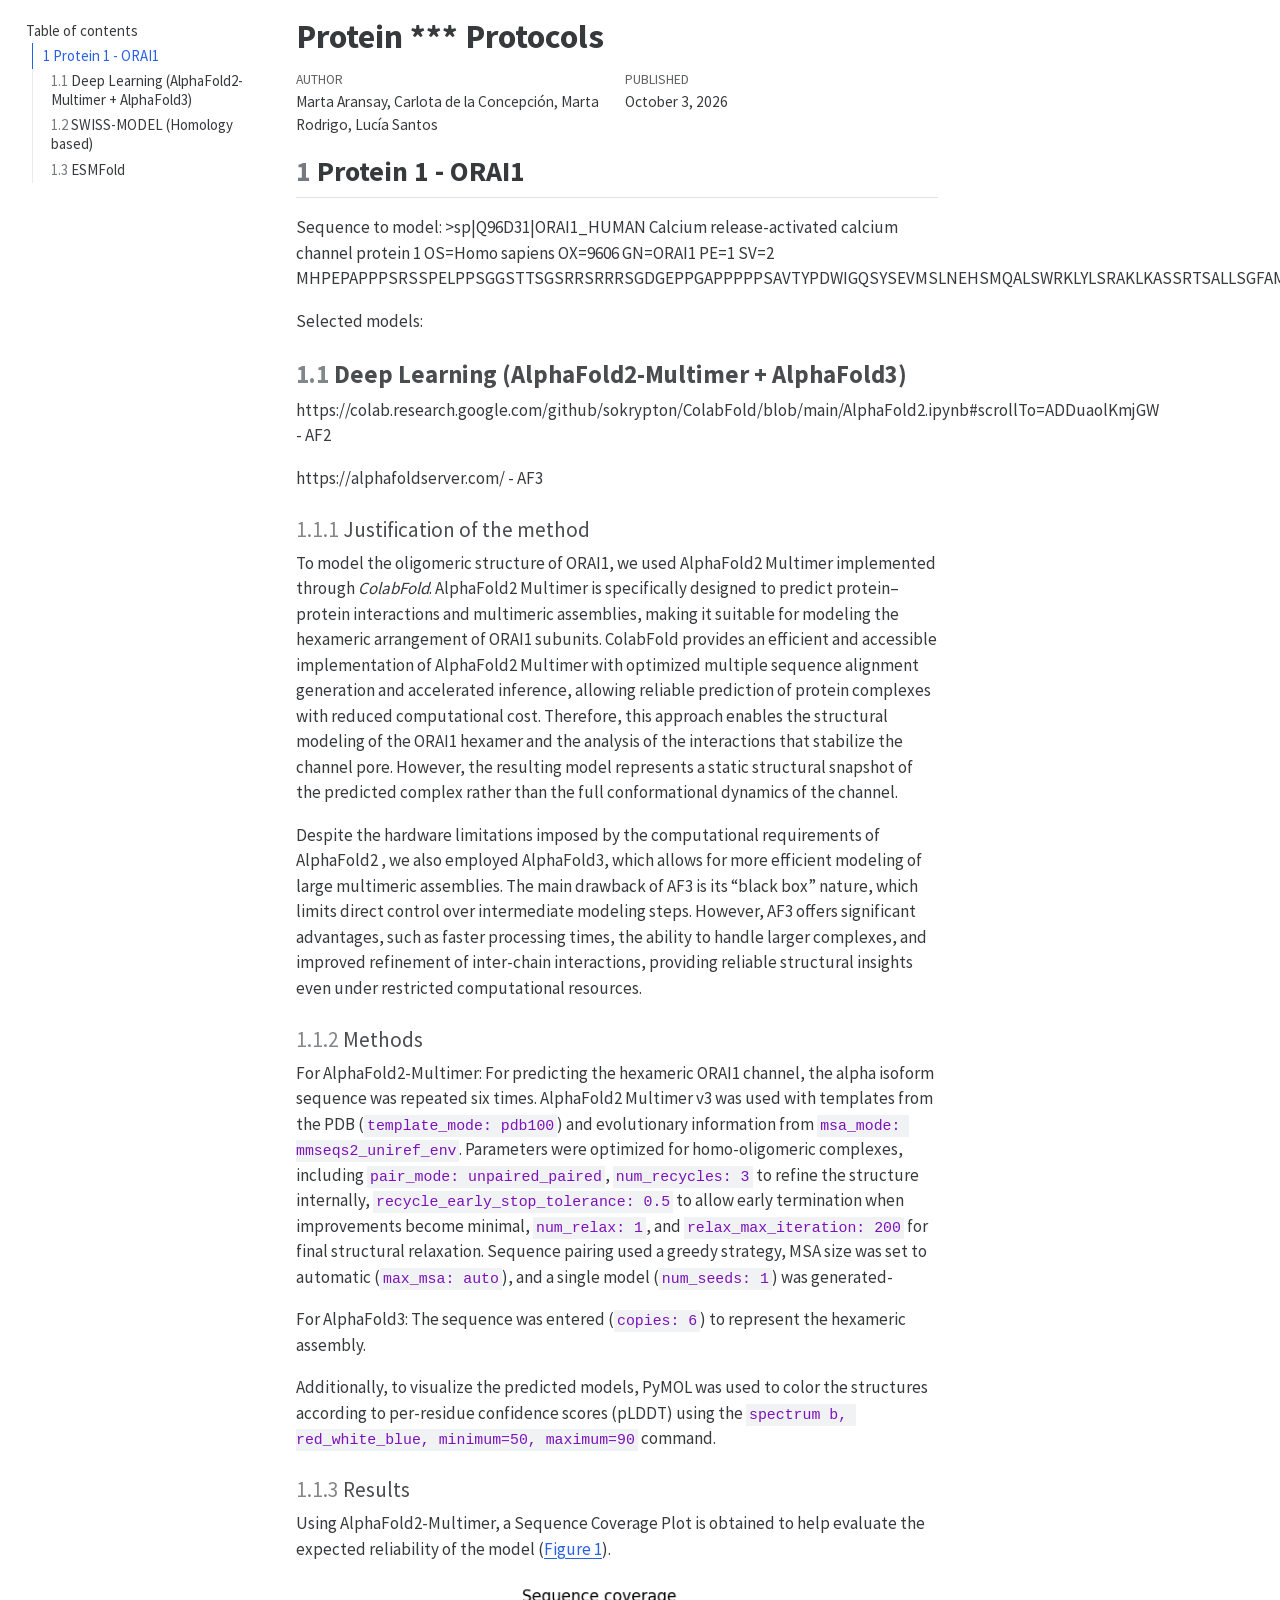
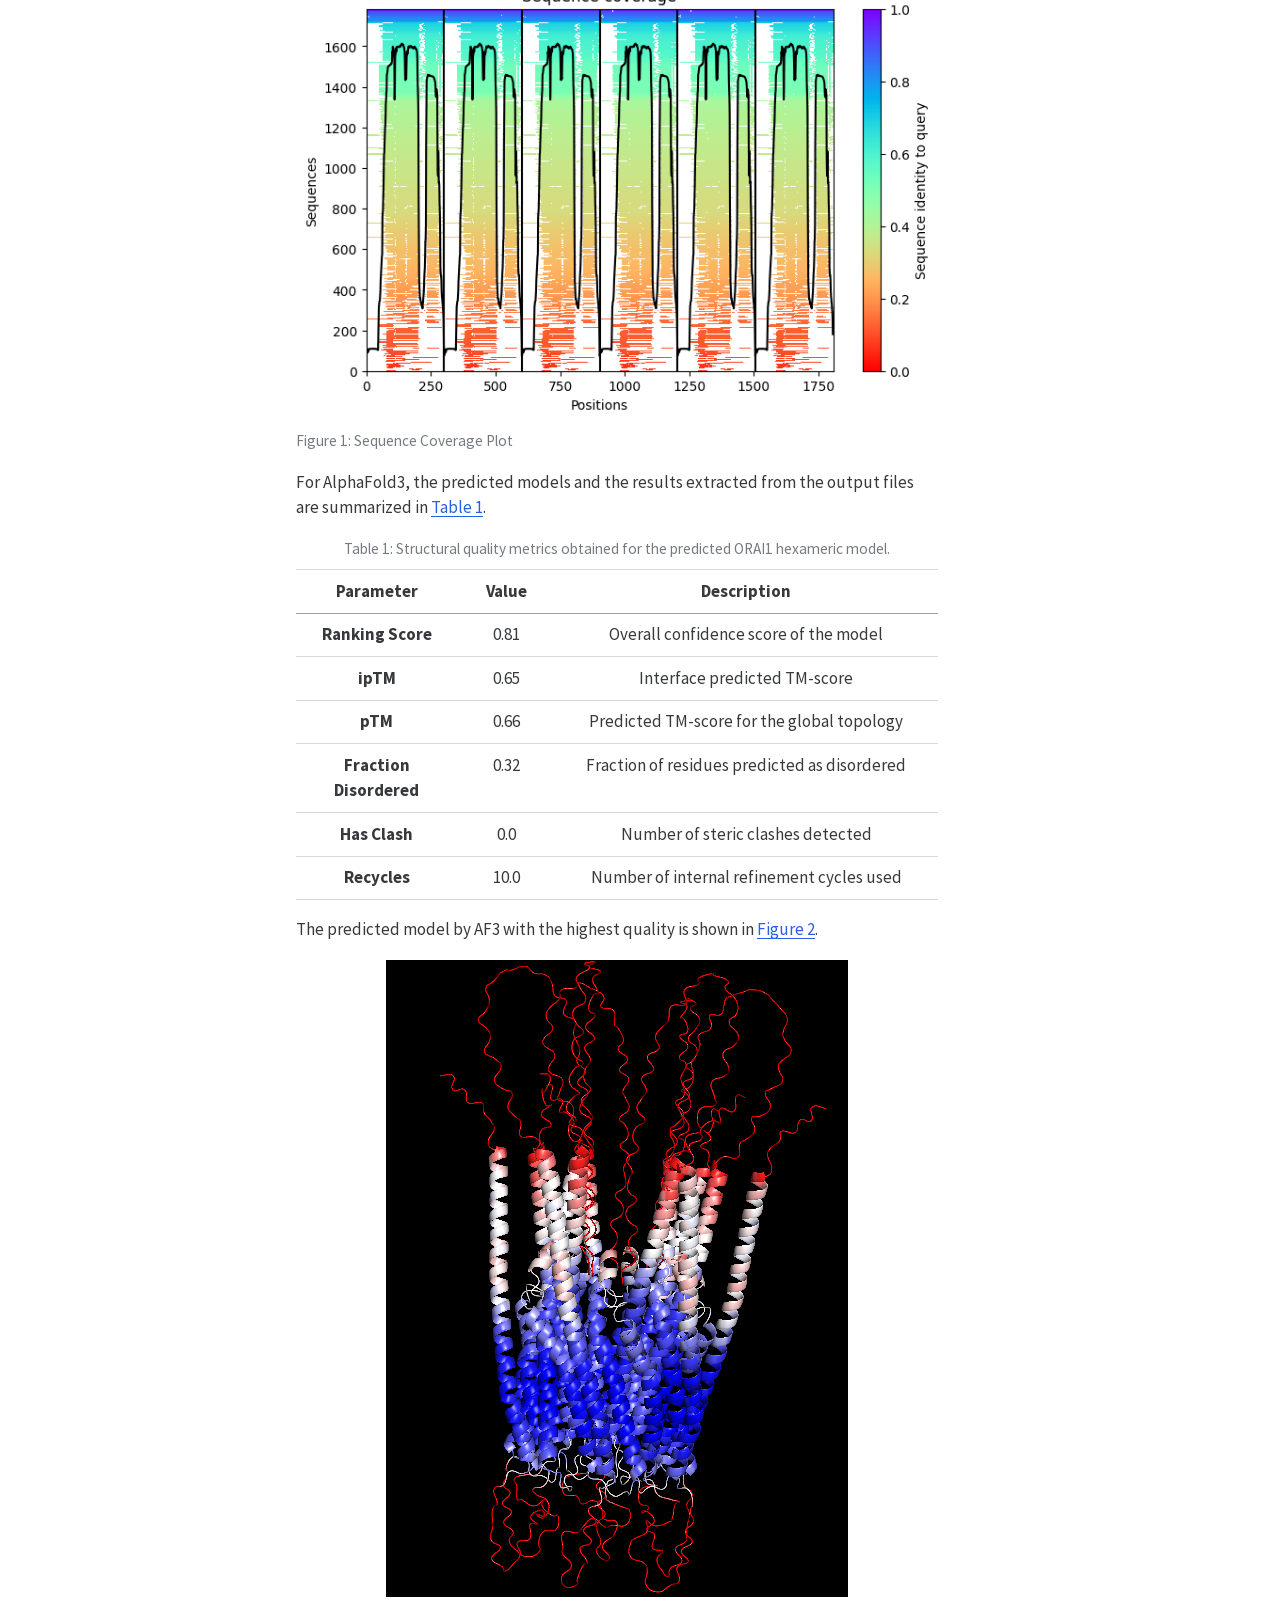
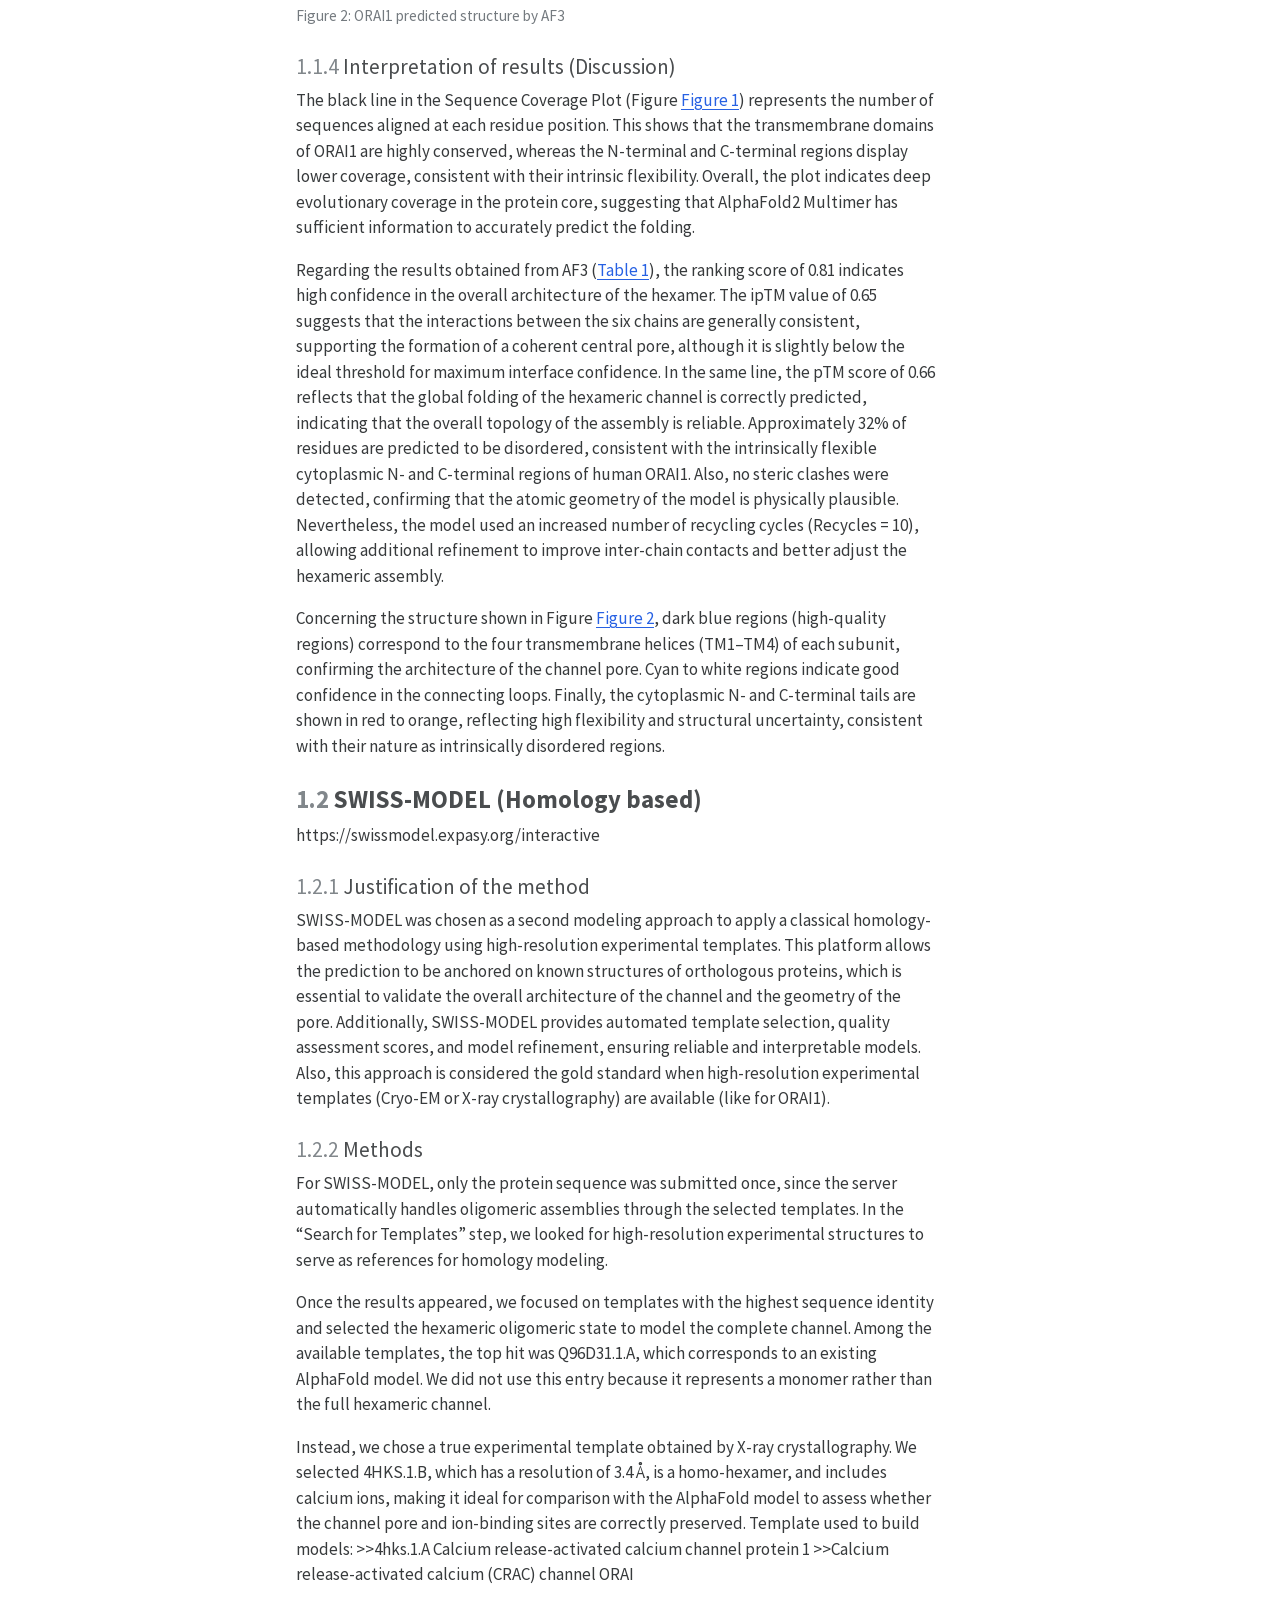
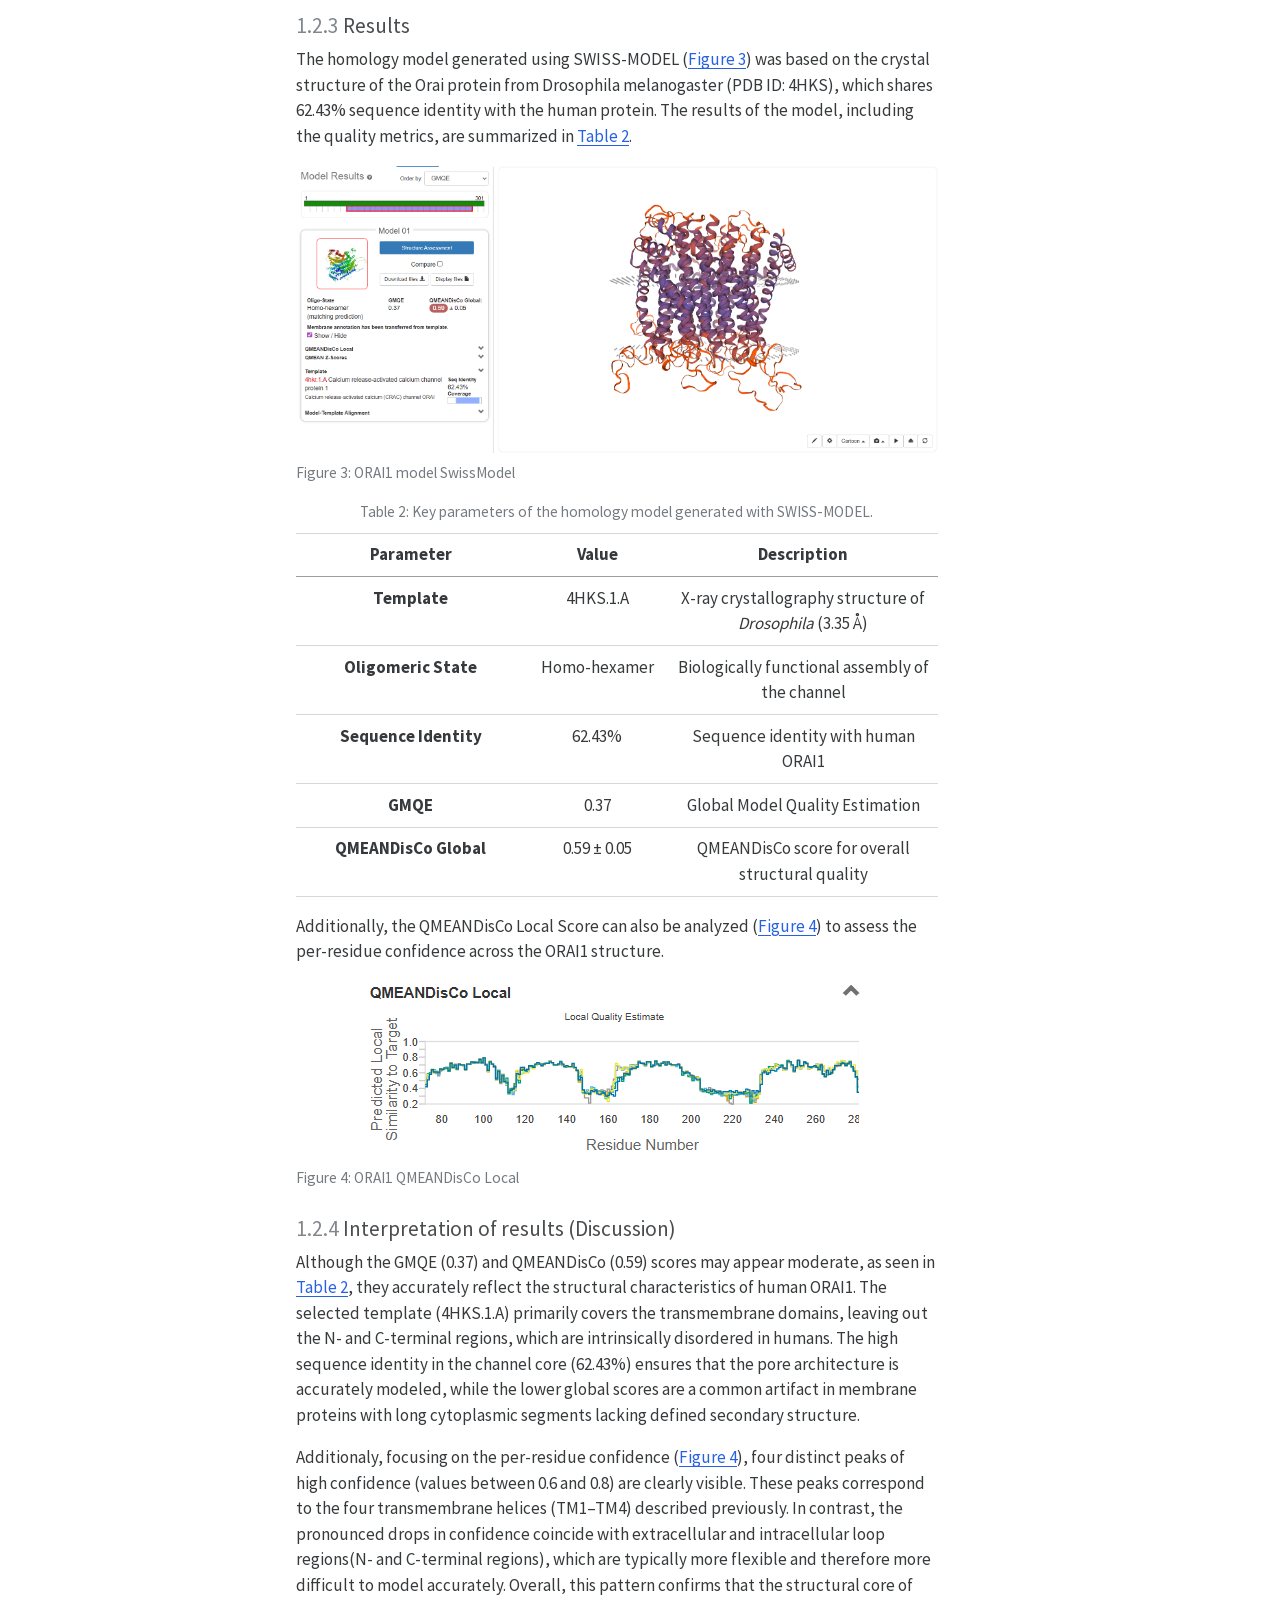
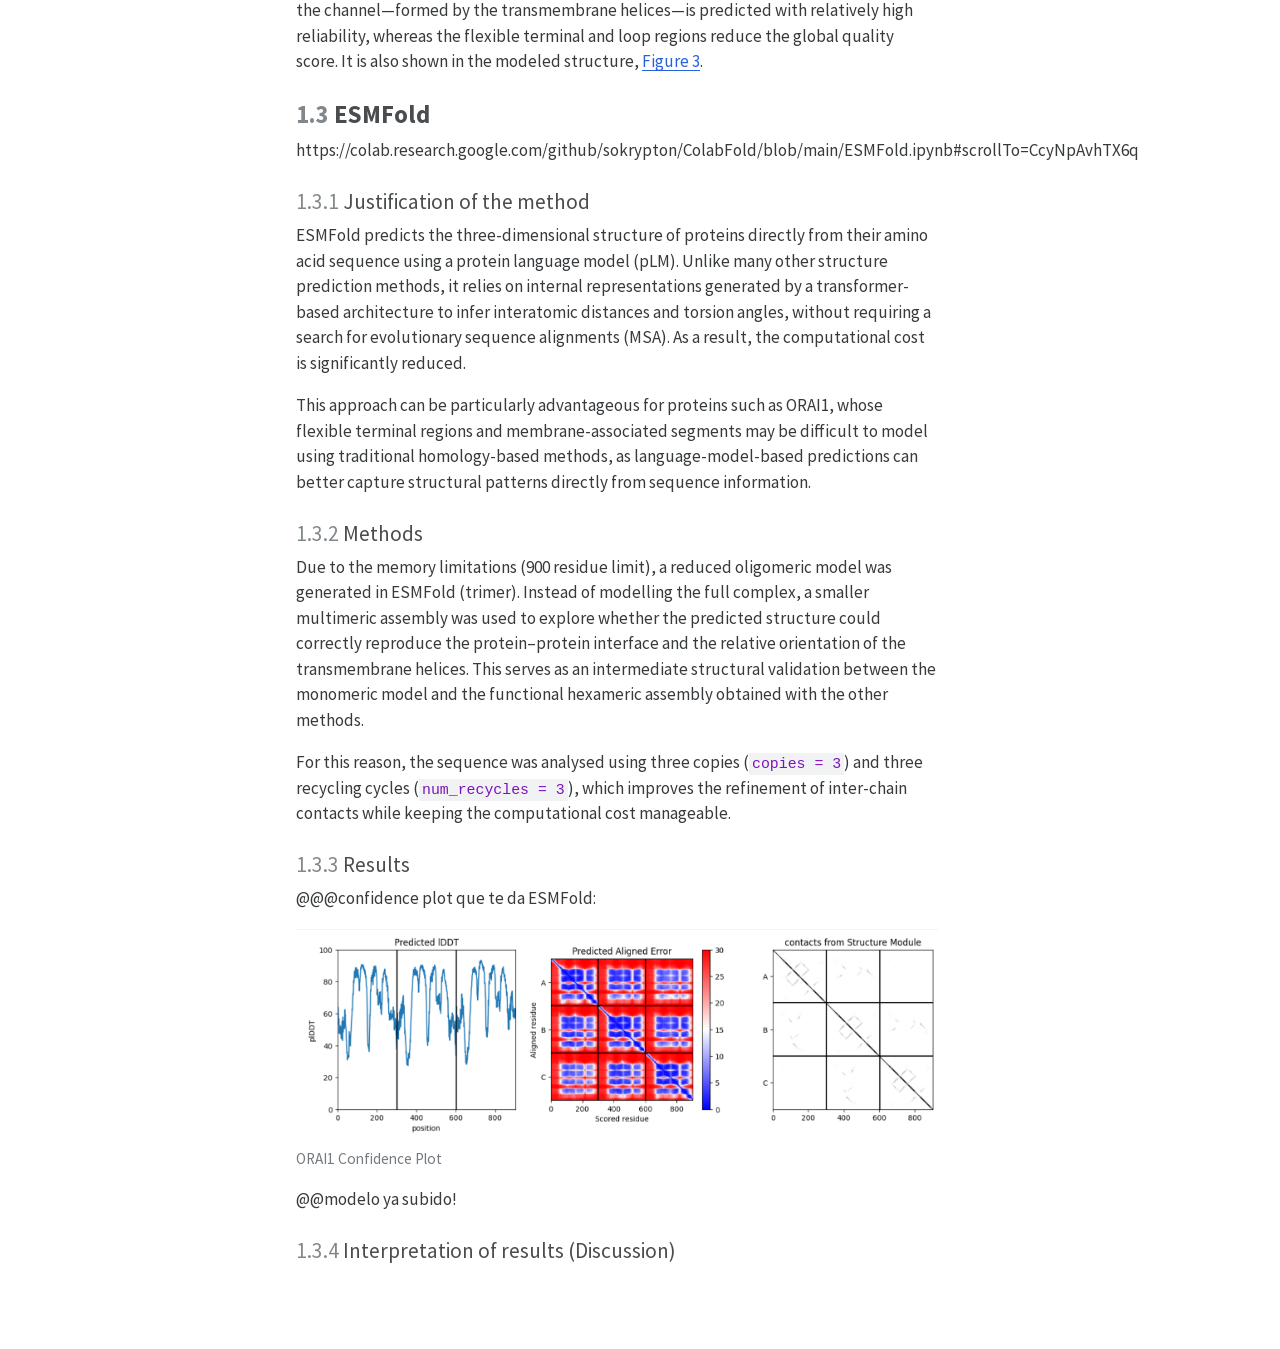
==== docs/Protein1_complete.html @ 0d133a30 "analyzed AF + completed swissmodel ORAI1" ====
<!DOCTYPE html>
<html xmlns="http://www.w3.org/1999/xhtml" lang="en" xml:lang="en"><head>

<meta charset="utf-8">
<meta name="generator" content="quarto-1.8.27">

<meta name="viewport" content="width=device-width, initial-scale=1.0, user-scalable=yes">

<meta name="dcterms.date" content="2026-10-03">

<title>Protein *** Protocols</title>
<style>
code{white-space: pre-wrap;}
span.smallcaps{font-variant: small-caps;}
div.columns{display: flex; gap: min(4vw, 1.5em);}
div.column{flex: auto; overflow-x: auto;}
div.hanging-indent{margin-left: 1.5em; text-indent: -1.5em;}
ul.task-list{list-style: none;}
ul.task-list li input[type="checkbox"] {
width: 0.8em;
margin: 0 0.8em 0.2em -1em;  vertical-align: middle;
}
</style>


<script>/*!
 * clipboard.js v2.0.11
 * https://clipboardjs.com/
 *
 * Licensed MIT © Zeno Rocha
 */
!function(t,e){"object"==typeof exports&&"object"==typeof module?module.exports=e():"function"==typeof define&&define.amd?define([],e):"object"==typeof exports?exports.ClipboardJS=e():t.ClipboardJS=e()}(this,function(){return n={686:function(t,e,n){"use strict";n.d(e,{default:function(){return b}});var e=n(279),i=n.n(e),e=n(370),u=n.n(e),e=n(817),r=n.n(e);function c(t){try{return document.execCommand(t)}catch(t){return}}var a=function(t){t=r()(t);return c("cut"),t};function o(t,e){var n,o,t=(n=t,o="rtl"===document.documentElement.getAttribute("dir"),(t=document.createElement("textarea")).style.fontSize="12pt",t.style.border="0",t.style.padding="0",t.style.margin="0",t.style.position="absolute",t.style[o?"right":"left"]="-9999px",o=window.pageYOffset||document.documentElement.scrollTop,t.style.top="".concat(o,"px"),t.setAttribute("readonly",""),t.value=n,t);return e.container.appendChild(t),e=r()(t),c("copy"),t.remove(),e}var f=function(t){var e=1<arguments.length&&void 0!==arguments[1]?arguments[1]:{container:document.body},n="";return"string"==typeof t?n=o(t,e):t instanceof HTMLInputElement&&!["text","search","url","tel","password"].includes(null==t?void 0:t.type)?n=o(t.value,e):(n=r()(t),c("copy")),n};function l(t){return(l="function"==typeof Symbol&&"symbol"==typeof Symbol.iterator?function(t){return typeof t}:function(t){return t&&"function"==typeof Symbol&&t.constructor===Symbol&&t!==Symbol.prototype?"symbol":typeof t})(t)}var s=function(){var t=0<arguments.length&&void 0!==arguments[0]?arguments[0]:{},e=t.action,n=void 0===e?"copy":e,o=t.container,e=t.target,t=t.text;if("copy"!==n&&"cut"!==n)throw new Error('Invalid "action" value, use either "copy" or "cut"');if(void 0!==e){if(!e||"object"!==l(e)||1!==e.nodeType)throw new Error('Invalid "target" value, use a valid Element');if("copy"===n&&e.hasAttribute("disabled"))throw new Error('Invalid "target" attribute. Please use "readonly" instead of "disabled" attribute');if("cut"===n&&(e.hasAttribute("readonly")||e.hasAttribute("disabled")))throw new Error('Invalid "target" attribute. You can\'t cut text from elements with "readonly" or "disabled" attributes')}return t?f(t,{container:o}):e?"cut"===n?a(e):f(e,{container:o}):void 0};function p(t){return(p="function"==typeof Symbol&&"symbol"==typeof Symbol.iterator?function(t){return typeof t}:function(t){return t&&"function"==typeof Symbol&&t.constructor===Symbol&&t!==Symbol.prototype?"symbol":typeof t})(t)}function d(t,e){for(var n=0;n<e.length;n++){var o=e[n];o.enumerable=o.enumerable||!1,o.configurable=!0,"value"in o&&(o.writable=!0),Object.defineProperty(t,o.key,o)}}function y(t,e){return(y=Object.setPrototypeOf||function(t,e){return t.__proto__=e,t})(t,e)}function h(n){var o=function(){if("undefined"==typeof Reflect||!Reflect.construct)return!1;if(Reflect.construct.sham)return!1;if("function"==typeof Proxy)return!0;try{return Date.prototype.toString.call(Reflect.construct(Date,[],function(){})),!0}catch(t){return!1}}();return function(){var t,e=v(n);return t=o?(t=v(this).constructor,Reflect.construct(e,arguments,t)):e.apply(this,arguments),e=this,!(t=t)||"object"!==p(t)&&"function"!=typeof t?function(t){if(void 0!==t)return t;throw new ReferenceError("this hasn't been initialised - super() hasn't been called")}(e):t}}function v(t){return(v=Object.setPrototypeOf?Object.getPrototypeOf:function(t){return t.__proto__||Object.getPrototypeOf(t)})(t)}function m(t,e){t="data-clipboard-".concat(t);if(e.hasAttribute(t))return e.getAttribute(t)}var b=function(){!function(t,e){if("function"!=typeof e&&null!==e)throw new TypeError("Super expression must either be null or a function");t.prototype=Object.create(e&&e.prototype,{constructor:{value:t,writable:!0,configurable:!0}}),e&&y(t,e)}(r,i());var t,e,n,o=h(r);function r(t,e){var n;return function(t){if(!(t instanceof r))throw new TypeError("Cannot call a class as a function")}(this),(n=o.call(this)).resolveOptions(e),n.listenClick(t),n}return t=r,n=[{key:"copy",value:function(t){var e=1<arguments.length&&void 0!==arguments[1]?arguments[1]:{container:document.body};return f(t,e)}},{key:"cut",value:function(t){return a(t)}},{key:"isSupported",value:function(){var t=0<arguments.length&&void 0!==arguments[0]?arguments[0]:["copy","cut"],t="string"==typeof t?[t]:t,e=!!document.queryCommandSupported;return t.forEach(function(t){e=e&&!!document.queryCommandSupported(t)}),e}}],(e=[{key:"resolveOptions",value:function(){var t=0<arguments.length&&void 0!==arguments[0]?arguments[0]:{};this.action="function"==typeof t.action?t.action:this.defaultAction,this.target="function"==typeof t.target?t.target:this.defaultTarget,this.text="function"==typeof t.text?t.text:this.defaultText,this.container="object"===p(t.container)?t.container:document.body}},{key:"listenClick",value:function(t){var e=this;this.listener=u()(t,"click",function(t){return e.onClick(t)})}},{key:"onClick",value:function(t){var e=t.delegateTarget||t.currentTarget,n=this.action(e)||"copy",t=s({action:n,container:this.container,target:this.target(e),text:this.text(e)});this.emit(t?"success":"error",{action:n,text:t,trigger:e,clearSelection:function(){e&&e.focus(),window.getSelection().removeAllRanges()}})}},{key:"defaultAction",value:function(t){return m("action",t)}},{key:"defaultTarget",value:function(t){t=m("target",t);if(t)return document.querySelector(t)}},{key:"defaultText",value:function(t){return m("text",t)}},{key:"destroy",value:function(){this.listener.destroy()}}])&&d(t.prototype,e),n&&d(t,n),r}()},828:function(t){var e;"undefined"==typeof Element||Element.prototype.matches||((e=Element.prototype).matches=e.matchesSelector||e.mozMatchesSelector||e.msMatchesSelector||e.oMatchesSelector||e.webkitMatchesSelector),t.exports=function(t,e){for(;t&&9!==t.nodeType;){if("function"==typeof t.matches&&t.matches(e))return t;t=t.parentNode}}},438:function(t,e,n){var u=n(828);function i(t,e,n,o,r){var i=function(e,n,t,o){return function(t){t.delegateTarget=u(t.target,n),t.delegateTarget&&o.call(e,t)}}.apply(this,arguments);return t.addEventListener(n,i,r),{destroy:function(){t.removeEventListener(n,i,r)}}}t.exports=function(t,e,n,o,r){return"function"==typeof t.addEventListener?i.apply(null,arguments):"function"==typeof n?i.bind(null,document).apply(null,arguments):("string"==typeof t&&(t=document.querySelectorAll(t)),Array.prototype.map.call(t,function(t){return i(t,e,n,o,r)}))}},879:function(t,n){n.node=function(t){return void 0!==t&&t instanceof HTMLElement&&1===t.nodeType},n.nodeList=function(t){var e=Object.prototype.toString.call(t);return void 0!==t&&("[object NodeList]"===e||"[object HTMLCollection]"===e)&&"length"in t&&(0===t.length||n.node(t[0]))},n.string=function(t){return"string"==typeof t||t instanceof String},n.fn=function(t){return"[object Function]"===Object.prototype.toString.call(t)}},370:function(t,e,n){var f=n(879),l=n(438);t.exports=function(t,e,n){if(!t&&!e&&!n)throw new Error("Missing required arguments");if(!f.string(e))throw new TypeError("Second argument must be a String");if(!f.fn(n))throw new TypeError("Third argument must be a Function");if(f.node(t))return c=e,a=n,(u=t).addEventListener(c,a),{destroy:function(){u.removeEventListener(c,a)}};if(f.nodeList(t))return o=t,r=e,i=n,Array.prototype.forEach.call(o,function(t){t.addEventListener(r,i)}),{destroy:function(){Array.prototype.forEach.call(o,function(t){t.removeEventListener(r,i)})}};if(f.string(t))return t=t,e=e,n=n,l(document.body,t,e,n);throw new TypeError("First argument must be a String, HTMLElement, HTMLCollection, or NodeList");var o,r,i,u,c,a}},817:function(t){t.exports=function(t){var e,n="SELECT"===t.nodeName?(t.focus(),t.value):"INPUT"===t.nodeName||"TEXTAREA"===t.nodeName?((e=t.hasAttribute("readonly"))||t.setAttribute("readonly",""),t.select(),t.setSelectionRange(0,t.value.length),e||t.removeAttribute("readonly"),t.value):(t.hasAttribute("contenteditable")&&t.focus(),n=window.getSelection(),(e=document.createRange()).selectNodeContents(t),n.removeAllRanges(),n.addRange(e),n.toString());return n}},279:function(t){function e(){}e.prototype={on:function(t,e,n){var o=this.e||(this.e={});return(o[t]||(o[t]=[])).push({fn:e,ctx:n}),this},once:function(t,e,n){var o=this;function r(){o.off(t,r),e.apply(n,arguments)}return r._=e,this.on(t,r,n)},emit:function(t){for(var e=[].slice.call(arguments,1),n=((this.e||(this.e={}))[t]||[]).slice(),o=0,r=n.length;o<r;o++)n[o].fn.apply(n[o].ctx,e);return this},off:function(t,e){var n=this.e||(this.e={}),o=n[t],r=[];if(o&&e)for(var i=0,u=o.length;i<u;i++)o[i].fn!==e&&o[i].fn._!==e&&r.push(o[i]);return r.length?n[t]=r:delete n[t],this}},t.exports=e,t.exports.TinyEmitter=e}},r={},o.n=function(t){var e=t&&t.__esModule?function(){return t.default}:function(){return t};return o.d(e,{a:e}),e},o.d=function(t,e){for(var n in e)o.o(e,n)&&!o.o(t,n)&&Object.defineProperty(t,n,{enumerable:!0,get:e[n]})},o.o=function(t,e){return Object.prototype.hasOwnProperty.call(t,e)},o(686).default;function o(t){if(r[t])return r[t].exports;var e=r[t]={exports:{}};return n[t](e,e.exports,o),e.exports}var n,r});</script>
<script src="[data-uri]" type="module"></script>
<script src="[data-uri]" type="module"></script>
<script src="[data-uri]" type="module"></script>
<script>/**
 * @popperjs/core v2.11.7 - MIT License
 */

!function(e,t){"object"==typeof exports&&"undefined"!=typeof module?t(exports):"function"==typeof define&&define.amd?define(["exports"],t):t((e="undefined"!=typeof globalThis?globalThis:e||self).Popper={})}(this,(function(e){"use strict";function t(e){if(null==e)return window;if("[object Window]"!==e.toString()){var t=e.ownerDocument;return t&&t.defaultView||window}return e}function n(e){return e instanceof t(e).Element||e instanceof Element}function r(e){return e instanceof t(e).HTMLElement||e instanceof HTMLElement}function o(e){return"undefined"!=typeof ShadowRoot&&(e instanceof t(e).ShadowRoot||e instanceof ShadowRoot)}var i=Math.max,a=Math.min,s=Math.round;function f(){var e=navigator.userAgentData;return null!=e&&e.brands&&Array.isArray(e.brands)?e.brands.map((function(e){return e.brand+"/"+e.version})).join(" "):navigator.userAgent}function c(){return!/^((?!chrome|android).)*safari/i.test(f())}function p(e,o,i){void 0===o&&(o=!1),void 0===i&&(i=!1);var a=e.getBoundingClientRect(),f=1,p=1;o&&r(e)&&(f=e.offsetWidth>0&&s(a.width)/e.offsetWidth||1,p=e.offsetHeight>0&&s(a.height)/e.offsetHeight||1);var u=(n(e)?t(e):window).visualViewport,l=!c()&&i,d=(a.left+(l&&u?u.offsetLeft:0))/f,h=(a.top+(l&&u?u.offsetTop:0))/p,m=a.width/f,v=a.height/p;return{width:m,height:v,top:h,right:d+m,bottom:h+v,left:d,x:d,y:h}}function u(e){var n=t(e);return{scrollLeft:n.pageXOffset,scrollTop:n.pageYOffset}}function l(e){return e?(e.nodeName||"").toLowerCase():null}function d(e){return((n(e)?e.ownerDocument:e.document)||window.document).documentElement}function h(e){return p(d(e)).left+u(e).scrollLeft}function m(e){return t(e).getComputedStyle(e)}function v(e){var t=m(e),n=t.overflow,r=t.overflowX,o=t.overflowY;return/auto|scroll|overlay|hidden/.test(n+o+r)}function y(e,n,o){void 0===o&&(o=!1);var i,a,f=r(n),c=r(n)&&function(e){var t=e.getBoundingClientRect(),n=s(t.width)/e.offsetWidth||1,r=s(t.height)/e.offsetHeight||1;return 1!==n||1!==r}(n),m=d(n),y=p(e,c,o),g={scrollLeft:0,scrollTop:0},b={x:0,y:0};return(f||!f&&!o)&&(("body"!==l(n)||v(m))&&(g=(i=n)!==t(i)&&r(i)?{scrollLeft:(a=i).scrollLeft,scrollTop:a.scrollTop}:u(i)),r(n)?((b=p(n,!0)).x+=n.clientLeft,b.y+=n.clientTop):m&&(b.x=h(m))),{x:y.left+g.scrollLeft-b.x,y:y.top+g.scrollTop-b.y,width:y.width,height:y.height}}function g(e){var t=p(e),n=e.offsetWidth,r=e.offsetHeight;return Math.abs(t.width-n)<=1&&(n=t.width),Math.abs(t.height-r)<=1&&(r=t.height),{x:e.offsetLeft,y:e.offsetTop,width:n,height:r}}function b(e){return"html"===l(e)?e:e.assignedSlot||e.parentNode||(o(e)?e.host:null)||d(e)}function x(e){return["html","body","#document"].indexOf(l(e))>=0?e.ownerDocument.body:r(e)&&v(e)?e:x(b(e))}function w(e,n){var r;void 0===n&&(n=[]);var o=x(e),i=o===(null==(r=e.ownerDocument)?void 0:r.body),a=t(o),s=i?[a].concat(a.visualViewport||[],v(o)?o:[]):o,f=n.concat(s);return i?f:f.concat(w(b(s)))}function O(e){return["table","td","th"].indexOf(l(e))>=0}function j(e){return r(e)&&"fixed"!==m(e).position?e.offsetParent:null}function E(e){for(var n=t(e),i=j(e);i&&O(i)&&"static"===m(i).position;)i=j(i);return i&&("html"===l(i)||"body"===l(i)&&"static"===m(i).position)?n:i||function(e){var t=/firefox/i.test(f());if(/Trident/i.test(f())&&r(e)&&"fixed"===m(e).position)return null;var n=b(e);for(o(n)&&(n=n.host);r(n)&&["html","body"].indexOf(l(n))<0;){var i=m(n);if("none"!==i.transform||"none"!==i.perspective||"paint"===i.contain||-1!==["transform","perspective"].indexOf(i.willChange)||t&&"filter"===i.willChange||t&&i.filter&&"none"!==i.filter)return n;n=n.parentNode}return null}(e)||n}var D="top",A="bottom",L="right",P="left",M="auto",k=[D,A,L,P],W="start",B="end",H="viewport",T="popper",R=k.reduce((function(e,t){return e.concat([t+"-"+W,t+"-"+B])}),[]),S=[].concat(k,[M]).reduce((function(e,t){return e.concat([t,t+"-"+W,t+"-"+B])}),[]),V=["beforeRead","read","afterRead","beforeMain","main","afterMain","beforeWrite","write","afterWrite"];function q(e){var t=new Map,n=new Set,r=[];function o(e){n.add(e.name),[].concat(e.requires||[],e.requiresIfExists||[]).forEach((function(e){if(!n.has(e)){var r=t.get(e);r&&o(r)}})),r.push(e)}return e.forEach((function(e){t.set(e.name,e)})),e.forEach((function(e){n.has(e.name)||o(e)})),r}function C(e){return e.split("-")[0]}function N(e,t){var n=t.getRootNode&&t.getRootNode();if(e.contains(t))return!0;if(n&&o(n)){var r=t;do{if(r&&e.isSameNode(r))return!0;r=r.parentNode||r.host}while(r)}return!1}function I(e){return Object.assign({},e,{left:e.x,top:e.y,right:e.x+e.width,bottom:e.y+e.height})}function _(e,r,o){return r===H?I(function(e,n){var r=t(e),o=d(e),i=r.visualViewport,a=o.clientWidth,s=o.clientHeight,f=0,p=0;if(i){a=i.width,s=i.height;var u=c();(u||!u&&"fixed"===n)&&(f=i.offsetLeft,p=i.offsetTop)}return{width:a,height:s,x:f+h(e),y:p}}(e,o)):n(r)?function(e,t){var n=p(e,!1,"fixed"===t);return n.top=n.top+e.clientTop,n.left=n.left+e.clientLeft,n.bottom=n.top+e.clientHeight,n.right=n.left+e.clientWidth,n.width=e.clientWidth,n.height=e.clientHeight,n.x=n.left,n.y=n.top,n}(r,o):I(function(e){var t,n=d(e),r=u(e),o=null==(t=e.ownerDocument)?void 0:t.body,a=i(n.scrollWidth,n.clientWidth,o?o.scrollWidth:0,o?o.clientWidth:0),s=i(n.scrollHeight,n.clientHeight,o?o.scrollHeight:0,o?o.clientHeight:0),f=-r.scrollLeft+h(e),c=-r.scrollTop;return"rtl"===m(o||n).direction&&(f+=i(n.clientWidth,o?o.clientWidth:0)-a),{width:a,height:s,x:f,y:c}}(d(e)))}function F(e,t,o,s){var f="clippingParents"===t?function(e){var t=w(b(e)),o=["absolute","fixed"].indexOf(m(e).position)>=0&&r(e)?E(e):e;return n(o)?t.filter((function(e){return n(e)&&N(e,o)&&"body"!==l(e)})):[]}(e):[].concat(t),c=[].concat(f,[o]),p=c[0],u=c.reduce((function(t,n){var r=_(e,n,s);return t.top=i(r.top,t.top),t.right=a(r.right,t.right),t.bottom=a(r.bottom,t.bottom),t.left=i(r.left,t.left),t}),_(e,p,s));return u.width=u.right-u.left,u.height=u.bottom-u.top,u.x=u.left,u.y=u.top,u}function U(e){return e.split("-")[1]}function z(e){return["top","bottom"].indexOf(e)>=0?"x":"y"}function X(e){var t,n=e.reference,r=e.element,o=e.placement,i=o?C(o):null,a=o?U(o):null,s=n.x+n.width/2-r.width/2,f=n.y+n.height/2-r.height/2;switch(i){case D:t={x:s,y:n.y-r.height};break;case A:t={x:s,y:n.y+n.height};break;case L:t={x:n.x+n.width,y:f};break;case P:t={x:n.x-r.width,y:f};break;default:t={x:n.x,y:n.y}}var c=i?z(i):null;if(null!=c){var p="y"===c?"height":"width";switch(a){case W:t[c]=t[c]-(n[p]/2-r[p]/2);break;case B:t[c]=t[c]+(n[p]/2-r[p]/2)}}return t}function Y(e){return Object.assign({},{top:0,right:0,bottom:0,left:0},e)}function G(e,t){return t.reduce((function(t,n){return t[n]=e,t}),{})}function J(e,t){void 0===t&&(t={});var r=t,o=r.placement,i=void 0===o?e.placement:o,a=r.strategy,s=void 0===a?e.strategy:a,f=r.boundary,c=void 0===f?"clippingParents":f,u=r.rootBoundary,l=void 0===u?H:u,h=r.elementContext,m=void 0===h?T:h,v=r.altBoundary,y=void 0!==v&&v,g=r.padding,b=void 0===g?0:g,x=Y("number"!=typeof b?b:G(b,k)),w=m===T?"reference":T,O=e.rects.popper,j=e.elements[y?w:m],E=F(n(j)?j:j.contextElement||d(e.elements.popper),c,l,s),P=p(e.elements.reference),M=X({reference:P,element:O,strategy:"absolute",placement:i}),W=I(Object.assign({},O,M)),B=m===T?W:P,R={top:E.top-B.top+x.top,bottom:B.bottom-E.bottom+x.bottom,left:E.left-B.left+x.left,right:B.right-E.right+x.right},S=e.modifiersData.offset;if(m===T&&S){var V=S[i];Object.keys(R).forEach((function(e){var t=[L,A].indexOf(e)>=0?1:-1,n=[D,A].indexOf(e)>=0?"y":"x";R[e]+=V[n]*t}))}return R}var K={placement:"bottom",modifiers:[],strategy:"absolute"};function Q(){for(var e=arguments.length,t=new Array(e),n=0;n<e;n++)t[n]=arguments[n];return!t.some((function(e){return!(e&&"function"==typeof e.getBoundingClientRect)}))}function Z(e){void 0===e&&(e={});var t=e,r=t.defaultModifiers,o=void 0===r?[]:r,i=t.defaultOptions,a=void 0===i?K:i;return function(e,t,r){void 0===r&&(r=a);var i,s,f={placement:"bottom",orderedModifiers:[],options:Object.assign({},K,a),modifiersData:{},elements:{reference:e,popper:t},attributes:{},styles:{}},c=[],p=!1,u={state:f,setOptions:function(r){var i="function"==typeof r?r(f.options):r;l(),f.options=Object.assign({},a,f.options,i),f.scrollParents={reference:n(e)?w(e):e.contextElement?w(e.contextElement):[],popper:w(t)};var s,p,d=function(e){var t=q(e);return V.reduce((function(e,n){return e.concat(t.filter((function(e){return e.phase===n})))}),[])}((s=[].concat(o,f.options.modifiers),p=s.reduce((function(e,t){var n=e[t.name];return e[t.name]=n?Object.assign({},n,t,{options:Object.assign({},n.options,t.options),data:Object.assign({},n.data,t.data)}):t,e}),{}),Object.keys(p).map((function(e){return p[e]}))));return f.orderedModifiers=d.filter((function(e){return e.enabled})),f.orderedModifiers.forEach((function(e){var t=e.name,n=e.options,r=void 0===n?{}:n,o=e.effect;if("function"==typeof o){var i=o({state:f,name:t,instance:u,options:r}),a=function(){};c.push(i||a)}})),u.update()},forceUpdate:function(){if(!p){var e=f.elements,t=e.reference,n=e.popper;if(Q(t,n)){f.rects={reference:y(t,E(n),"fixed"===f.options.strategy),popper:g(n)},f.reset=!1,f.placement=f.options.placement,f.orderedModifiers.forEach((function(e){return f.modifiersData[e.name]=Object.assign({},e.data)}));for(var r=0;r<f.orderedModifiers.length;r++)if(!0!==f.reset){var o=f.orderedModifiers[r],i=o.fn,a=o.options,s=void 0===a?{}:a,c=o.name;"function"==typeof i&&(f=i({state:f,options:s,name:c,instance:u})||f)}else f.reset=!1,r=-1}}},update:(i=function(){return new Promise((function(e){u.forceUpdate(),e(f)}))},function(){return s||(s=new Promise((function(e){Promise.resolve().then((function(){s=void 0,e(i())}))}))),s}),destroy:function(){l(),p=!0}};if(!Q(e,t))return u;function l(){c.forEach((function(e){return e()})),c=[]}return u.setOptions(r).then((function(e){!p&&r.onFirstUpdate&&r.onFirstUpdate(e)})),u}}var $={passive:!0};var ee={name:"eventListeners",enabled:!0,phase:"write",fn:function(){},effect:function(e){var n=e.state,r=e.instance,o=e.options,i=o.scroll,a=void 0===i||i,s=o.resize,f=void 0===s||s,c=t(n.elements.popper),p=[].concat(n.scrollParents.reference,n.scrollParents.popper);return a&&p.forEach((function(e){e.addEventListener("scroll",r.update,$)})),f&&c.addEventListener("resize",r.update,$),function(){a&&p.forEach((function(e){e.removeEventListener("scroll",r.update,$)})),f&&c.removeEventListener("resize",r.update,$)}},data:{}};var te={name:"popperOffsets",enabled:!0,phase:"read",fn:function(e){var t=e.state,n=e.name;t.modifiersData[n]=X({reference:t.rects.reference,element:t.rects.popper,strategy:"absolute",placement:t.placement})},data:{}},ne={top:"auto",right:"auto",bottom:"auto",left:"auto"};function re(e){var n,r=e.popper,o=e.popperRect,i=e.placement,a=e.variation,f=e.offsets,c=e.position,p=e.gpuAcceleration,u=e.adaptive,l=e.roundOffsets,h=e.isFixed,v=f.x,y=void 0===v?0:v,g=f.y,b=void 0===g?0:g,x="function"==typeof l?l({x:y,y:b}):{x:y,y:b};y=x.x,b=x.y;var w=f.hasOwnProperty("x"),O=f.hasOwnProperty("y"),j=P,M=D,k=window;if(u){var W=E(r),H="clientHeight",T="clientWidth";if(W===t(r)&&"static"!==m(W=d(r)).position&&"absolute"===c&&(H="scrollHeight",T="scrollWidth"),W=W,i===D||(i===P||i===L)&&a===B)M=A,b-=(h&&W===k&&k.visualViewport?k.visualViewport.height:W[H])-o.height,b*=p?1:-1;if(i===P||(i===D||i===A)&&a===B)j=L,y-=(h&&W===k&&k.visualViewport?k.visualViewport.width:W[T])-o.width,y*=p?1:-1}var R,S=Object.assign({position:c},u&&ne),V=!0===l?function(e,t){var n=e.x,r=e.y,o=t.devicePixelRatio||1;return{x:s(n*o)/o||0,y:s(r*o)/o||0}}({x:y,y:b},t(r)):{x:y,y:b};return y=V.x,b=V.y,p?Object.assign({},S,((R={})[M]=O?"0":"",R[j]=w?"0":"",R.transform=(k.devicePixelRatio||1)<=1?"translate("+y+"px, "+b+"px)":"translate3d("+y+"px, "+b+"px, 0)",R)):Object.assign({},S,((n={})[M]=O?b+"px":"",n[j]=w?y+"px":"",n.transform="",n))}var oe={name:"computeStyles",enabled:!0,phase:"beforeWrite",fn:function(e){var t=e.state,n=e.options,r=n.gpuAcceleration,o=void 0===r||r,i=n.adaptive,a=void 0===i||i,s=n.roundOffsets,f=void 0===s||s,c={placement:C(t.placement),variation:U(t.placement),popper:t.elements.popper,popperRect:t.rects.popper,gpuAcceleration:o,isFixed:"fixed"===t.options.strategy};null!=t.modifiersData.popperOffsets&&(t.styles.popper=Object.assign({},t.styles.popper,re(Object.assign({},c,{offsets:t.modifiersData.popperOffsets,position:t.options.strategy,adaptive:a,roundOffsets:f})))),null!=t.modifiersData.arrow&&(t.styles.arrow=Object.assign({},t.styles.arrow,re(Object.assign({},c,{offsets:t.modifiersData.arrow,position:"absolute",adaptive:!1,roundOffsets:f})))),t.attributes.popper=Object.assign({},t.attributes.popper,{"data-popper-placement":t.placement})},data:{}};var ie={name:"applyStyles",enabled:!0,phase:"write",fn:function(e){var t=e.state;Object.keys(t.elements).forEach((function(e){var n=t.styles[e]||{},o=t.attributes[e]||{},i=t.elements[e];r(i)&&l(i)&&(Object.assign(i.style,n),Object.keys(o).forEach((function(e){var t=o[e];!1===t?i.removeAttribute(e):i.setAttribute(e,!0===t?"":t)})))}))},effect:function(e){var t=e.state,n={popper:{position:t.options.strategy,left:"0",top:"0",margin:"0"},arrow:{position:"absolute"},reference:{}};return Object.assign(t.elements.popper.style,n.popper),t.styles=n,t.elements.arrow&&Object.assign(t.elements.arrow.style,n.arrow),function(){Object.keys(t.elements).forEach((function(e){var o=t.elements[e],i=t.attributes[e]||{},a=Object.keys(t.styles.hasOwnProperty(e)?t.styles[e]:n[e]).reduce((function(e,t){return e[t]="",e}),{});r(o)&&l(o)&&(Object.assign(o.style,a),Object.keys(i).forEach((function(e){o.removeAttribute(e)})))}))}},requires:["computeStyles"]};var ae={name:"offset",enabled:!0,phase:"main",requires:["popperOffsets"],fn:function(e){var t=e.state,n=e.options,r=e.name,o=n.offset,i=void 0===o?[0,0]:o,a=S.reduce((function(e,n){return e[n]=function(e,t,n){var r=C(e),o=[P,D].indexOf(r)>=0?-1:1,i="function"==typeof n?n(Object.assign({},t,{placement:e})):n,a=i[0],s=i[1];return a=a||0,s=(s||0)*o,[P,L].indexOf(r)>=0?{x:s,y:a}:{x:a,y:s}}(n,t.rects,i),e}),{}),s=a[t.placement],f=s.x,c=s.y;null!=t.modifiersData.popperOffsets&&(t.modifiersData.popperOffsets.x+=f,t.modifiersData.popperOffsets.y+=c),t.modifiersData[r]=a}},se={left:"right",right:"left",bottom:"top",top:"bottom"};function fe(e){return e.replace(/left|right|bottom|top/g,(function(e){return se[e]}))}var ce={start:"end",end:"start"};function pe(e){return e.replace(/start|end/g,(function(e){return ce[e]}))}function ue(e,t){void 0===t&&(t={});var n=t,r=n.placement,o=n.boundary,i=n.rootBoundary,a=n.padding,s=n.flipVariations,f=n.allowedAutoPlacements,c=void 0===f?S:f,p=U(r),u=p?s?R:R.filter((function(e){return U(e)===p})):k,l=u.filter((function(e){return c.indexOf(e)>=0}));0===l.length&&(l=u);var d=l.reduce((function(t,n){return t[n]=J(e,{placement:n,boundary:o,rootBoundary:i,padding:a})[C(n)],t}),{});return Object.keys(d).sort((function(e,t){return d[e]-d[t]}))}var le={name:"flip",enabled:!0,phase:"main",fn:function(e){var t=e.state,n=e.options,r=e.name;if(!t.modifiersData[r]._skip){for(var o=n.mainAxis,i=void 0===o||o,a=n.altAxis,s=void 0===a||a,f=n.fallbackPlacements,c=n.padding,p=n.boundary,u=n.rootBoundary,l=n.altBoundary,d=n.flipVariations,h=void 0===d||d,m=n.allowedAutoPlacements,v=t.options.placement,y=C(v),g=f||(y===v||!h?[fe(v)]:function(e){if(C(e)===M)return[];var t=fe(e);return[pe(e),t,pe(t)]}(v)),b=[v].concat(g).reduce((function(e,n){return e.concat(C(n)===M?ue(t,{placement:n,boundary:p,rootBoundary:u,padding:c,flipVariations:h,allowedAutoPlacements:m}):n)}),[]),x=t.rects.reference,w=t.rects.popper,O=new Map,j=!0,E=b[0],k=0;k<b.length;k++){var B=b[k],H=C(B),T=U(B)===W,R=[D,A].indexOf(H)>=0,S=R?"width":"height",V=J(t,{placement:B,boundary:p,rootBoundary:u,altBoundary:l,padding:c}),q=R?T?L:P:T?A:D;x[S]>w[S]&&(q=fe(q));var N=fe(q),I=[];if(i&&I.push(V[H]<=0),s&&I.push(V[q]<=0,V[N]<=0),I.every((function(e){return e}))){E=B,j=!1;break}O.set(B,I)}if(j)for(var _=function(e){var t=b.find((function(t){var n=O.get(t);if(n)return n.slice(0,e).every((function(e){return e}))}));if(t)return E=t,"break"},F=h?3:1;F>0;F--){if("break"===_(F))break}t.placement!==E&&(t.modifiersData[r]._skip=!0,t.placement=E,t.reset=!0)}},requiresIfExists:["offset"],data:{_skip:!1}};function de(e,t,n){return i(e,a(t,n))}var he={name:"preventOverflow",enabled:!0,phase:"main",fn:function(e){var t=e.state,n=e.options,r=e.name,o=n.mainAxis,s=void 0===o||o,f=n.altAxis,c=void 0!==f&&f,p=n.boundary,u=n.rootBoundary,l=n.altBoundary,d=n.padding,h=n.tether,m=void 0===h||h,v=n.tetherOffset,y=void 0===v?0:v,b=J(t,{boundary:p,rootBoundary:u,padding:d,altBoundary:l}),x=C(t.placement),w=U(t.placement),O=!w,j=z(x),M="x"===j?"y":"x",k=t.modifiersData.popperOffsets,B=t.rects.reference,H=t.rects.popper,T="function"==typeof y?y(Object.assign({},t.rects,{placement:t.placement})):y,R="number"==typeof T?{mainAxis:T,altAxis:T}:Object.assign({mainAxis:0,altAxis:0},T),S=t.modifiersData.offset?t.modifiersData.offset[t.placement]:null,V={x:0,y:0};if(k){if(s){var q,N="y"===j?D:P,I="y"===j?A:L,_="y"===j?"height":"width",F=k[j],X=F+b[N],Y=F-b[I],G=m?-H[_]/2:0,K=w===W?B[_]:H[_],Q=w===W?-H[_]:-B[_],Z=t.elements.arrow,$=m&&Z?g(Z):{width:0,height:0},ee=t.modifiersData["arrow#persistent"]?t.modifiersData["arrow#persistent"].padding:{top:0,right:0,bottom:0,left:0},te=ee[N],ne=ee[I],re=de(0,B[_],$[_]),oe=O?B[_]/2-G-re-te-R.mainAxis:K-re-te-R.mainAxis,ie=O?-B[_]/2+G+re+ne+R.mainAxis:Q+re+ne+R.mainAxis,ae=t.elements.arrow&&E(t.elements.arrow),se=ae?"y"===j?ae.clientTop||0:ae.clientLeft||0:0,fe=null!=(q=null==S?void 0:S[j])?q:0,ce=F+ie-fe,pe=de(m?a(X,F+oe-fe-se):X,F,m?i(Y,ce):Y);k[j]=pe,V[j]=pe-F}if(c){var ue,le="x"===j?D:P,he="x"===j?A:L,me=k[M],ve="y"===M?"height":"width",ye=me+b[le],ge=me-b[he],be=-1!==[D,P].indexOf(x),xe=null!=(ue=null==S?void 0:S[M])?ue:0,we=be?ye:me-B[ve]-H[ve]-xe+R.altAxis,Oe=be?me+B[ve]+H[ve]-xe-R.altAxis:ge,je=m&&be?function(e,t,n){var r=de(e,t,n);return r>n?n:r}(we,me,Oe):de(m?we:ye,me,m?Oe:ge);k[M]=je,V[M]=je-me}t.modifiersData[r]=V}},requiresIfExists:["offset"]};var me={name:"arrow",enabled:!0,phase:"main",fn:function(e){var t,n=e.state,r=e.name,o=e.options,i=n.elements.arrow,a=n.modifiersData.popperOffsets,s=C(n.placement),f=z(s),c=[P,L].indexOf(s)>=0?"height":"width";if(i&&a){var p=function(e,t){return Y("number"!=typeof(e="function"==typeof e?e(Object.assign({},t.rects,{placement:t.placement})):e)?e:G(e,k))}(o.padding,n),u=g(i),l="y"===f?D:P,d="y"===f?A:L,h=n.rects.reference[c]+n.rects.reference[f]-a[f]-n.rects.popper[c],m=a[f]-n.rects.reference[f],v=E(i),y=v?"y"===f?v.clientHeight||0:v.clientWidth||0:0,b=h/2-m/2,x=p[l],w=y-u[c]-p[d],O=y/2-u[c]/2+b,j=de(x,O,w),M=f;n.modifiersData[r]=((t={})[M]=j,t.centerOffset=j-O,t)}},effect:function(e){var t=e.state,n=e.options.element,r=void 0===n?"[data-popper-arrow]":n;null!=r&&("string"!=typeof r||(r=t.elements.popper.querySelector(r)))&&N(t.elements.popper,r)&&(t.elements.arrow=r)},requires:["popperOffsets"],requiresIfExists:["preventOverflow"]};function ve(e,t,n){return void 0===n&&(n={x:0,y:0}),{top:e.top-t.height-n.y,right:e.right-t.width+n.x,bottom:e.bottom-t.height+n.y,left:e.left-t.width-n.x}}function ye(e){return[D,L,A,P].some((function(t){return e[t]>=0}))}var ge={name:"hide",enabled:!0,phase:"main",requiresIfExists:["preventOverflow"],fn:function(e){var t=e.state,n=e.name,r=t.rects.reference,o=t.rects.popper,i=t.modifiersData.preventOverflow,a=J(t,{elementContext:"reference"}),s=J(t,{altBoundary:!0}),f=ve(a,r),c=ve(s,o,i),p=ye(f),u=ye(c);t.modifiersData[n]={referenceClippingOffsets:f,popperEscapeOffsets:c,isReferenceHidden:p,hasPopperEscaped:u},t.attributes.popper=Object.assign({},t.attributes.popper,{"data-popper-reference-hidden":p,"data-popper-escaped":u})}},be=Z({defaultModifiers:[ee,te,oe,ie]}),xe=[ee,te,oe,ie,ae,le,he,me,ge],we=Z({defaultModifiers:xe});e.applyStyles=ie,e.arrow=me,e.computeStyles=oe,e.createPopper=we,e.createPopperLite=be,e.defaultModifiers=xe,e.detectOverflow=J,e.eventListeners=ee,e.flip=le,e.hide=ge,e.offset=ae,e.popperGenerator=Z,e.popperOffsets=te,e.preventOverflow=he,Object.defineProperty(e,"__esModule",{value:!0})}));

</script>
<script>!function(e,t){"object"==typeof exports&&"undefined"!=typeof module?module.exports=t(require("@popperjs/core")):"function"==typeof define&&define.amd?define(["@popperjs/core"],t):(e=e||self).tippy=t(e.Popper)}(this,(function(e){"use strict";var t={passive:!0,capture:!0},n=function(){return document.body};function r(e,t,n){if(Array.isArray(e)){var r=e[t];return null==r?Array.isArray(n)?n[t]:n:r}return e}function o(e,t){var n={}.toString.call(e);return 0===n.indexOf("[object")&&n.indexOf(t+"]")>-1}function i(e,t){return"function"==typeof e?e.apply(void 0,t):e}function a(e,t){return 0===t?e:function(r){clearTimeout(n),n=setTimeout((function(){e(r)}),t)};var n}function s(e,t){var n=Object.assign({},e);return t.forEach((function(e){delete n[e]})),n}function u(e){return[].concat(e)}function c(e,t){-1===e.indexOf(t)&&e.push(t)}function p(e){return e.split("-")[0]}function f(e){return[].slice.call(e)}function l(e){return Object.keys(e).reduce((function(t,n){return void 0!==e[n]&&(t[n]=e[n]),t}),{})}function d(){return document.createElement("div")}function v(e){return["Element","Fragment"].some((function(t){return o(e,t)}))}function m(e){return o(e,"MouseEvent")}function g(e){return!(!e||!e._tippy||e._tippy.reference!==e)}function h(e){return v(e)?[e]:function(e){return o(e,"NodeList")}(e)?f(e):Array.isArray(e)?e:f(document.querySelectorAll(e))}function b(e,t){e.forEach((function(e){e&&(e.style.transitionDuration=t+"ms")}))}function y(e,t){e.forEach((function(e){e&&e.setAttribute("data-state",t)}))}function w(e){var t,n=u(e)[0];return null!=n&&null!=(t=n.ownerDocument)&&t.body?n.ownerDocument:document}function E(e,t,n){var r=t+"EventListener";["transitionend","webkitTransitionEnd"].forEach((function(t){e[r](t,n)}))}function O(e,t){for(var n=t;n;){var r;if(e.contains(n))return!0;n=null==n.getRootNode||null==(r=n.getRootNode())?void 0:r.host}return!1}var x={isTouch:!1},C=0;function T(){x.isTouch||(x.isTouch=!0,window.performance&&document.addEventListener("mousemove",A))}function A(){var e=performance.now();e-C<20&&(x.isTouch=!1,document.removeEventListener("mousemove",A)),C=e}function L(){var e=document.activeElement;if(g(e)){var t=e._tippy;e.blur&&!t.state.isVisible&&e.blur()}}var D=!!("undefined"!=typeof window&&"undefined"!=typeof document)&&!!window.msCrypto,R=Object.assign({appendTo:n,aria:{content:"auto",expanded:"auto"},delay:0,duration:[300,250],getReferenceClientRect:null,hideOnClick:!0,ignoreAttributes:!1,interactive:!1,interactiveBorder:2,interactiveDebounce:0,moveTransition:"",offset:[0,10],onAfterUpdate:function(){},onBeforeUpdate:function(){},onCreate:function(){},onDestroy:function(){},onHidden:function(){},onHide:function(){},onMount:function(){},onShow:function(){},onShown:function(){},onTrigger:function(){},onUntrigger:function(){},onClickOutside:function(){},placement:"top",plugins:[],popperOptions:{},render:null,showOnCreate:!1,touch:!0,trigger:"mouseenter focus",triggerTarget:null},{animateFill:!1,followCursor:!1,inlinePositioning:!1,sticky:!1},{allowHTML:!1,animation:"fade",arrow:!0,content:"",inertia:!1,maxWidth:350,role:"tooltip",theme:"",zIndex:9999}),k=Object.keys(R);function P(e){var t=(e.plugins||[]).reduce((function(t,n){var r,o=n.name,i=n.defaultValue;o&&(t[o]=void 0!==e[o]?e[o]:null!=(r=R[o])?r:i);return t}),{});return Object.assign({},e,t)}function j(e,t){var n=Object.assign({},t,{content:i(t.content,[e])},t.ignoreAttributes?{}:function(e,t){return(t?Object.keys(P(Object.assign({},R,{plugins:t}))):k).reduce((function(t,n){var r=(e.getAttribute("data-tippy-"+n)||"").trim();if(!r)return t;if("content"===n)t[n]=r;else try{t[n]=JSON.parse(r)}catch(e){t[n]=r}return t}),{})}(e,t.plugins));return n.aria=Object.assign({},R.aria,n.aria),n.aria={expanded:"auto"===n.aria.expanded?t.interactive:n.aria.expanded,content:"auto"===n.aria.content?t.interactive?null:"describedby":n.aria.content},n}function M(e,t){e.innerHTML=t}function V(e){var t=d();return!0===e?t.className="tippy-arrow":(t.className="tippy-svg-arrow",v(e)?t.appendChild(e):M(t,e)),t}function I(e,t){v(t.content)?(M(e,""),e.appendChild(t.content)):"function"!=typeof t.content&&(t.allowHTML?M(e,t.content):e.textContent=t.content)}function S(e){var t=e.firstElementChild,n=f(t.children);return{box:t,content:n.find((function(e){return e.classList.contains("tippy-content")})),arrow:n.find((function(e){return e.classList.contains("tippy-arrow")||e.classList.contains("tippy-svg-arrow")})),backdrop:n.find((function(e){return e.classList.contains("tippy-backdrop")}))}}function N(e){var t=d(),n=d();n.className="tippy-box",n.setAttribute("data-state","hidden"),n.setAttribute("tabindex","-1");var r=d();function o(n,r){var o=S(t),i=o.box,a=o.content,s=o.arrow;r.theme?i.setAttribute("data-theme",r.theme):i.removeAttribute("data-theme"),"string"==typeof r.animation?i.setAttribute("data-animation",r.animation):i.removeAttribute("data-animation"),r.inertia?i.setAttribute("data-inertia",""):i.removeAttribute("data-inertia"),i.style.maxWidth="number"==typeof r.maxWidth?r.maxWidth+"px":r.maxWidth,r.role?i.setAttribute("role",r.role):i.removeAttribute("role"),n.content===r.content&&n.allowHTML===r.allowHTML||I(a,e.props),r.arrow?s?n.arrow!==r.arrow&&(i.removeChild(s),i.appendChild(V(r.arrow))):i.appendChild(V(r.arrow)):s&&i.removeChild(s)}return r.className="tippy-content",r.setAttribute("data-state","hidden"),I(r,e.props),t.appendChild(n),n.appendChild(r),o(e.props,e.props),{popper:t,onUpdate:o}}N.$$tippy=!0;var B=1,H=[],U=[];function _(o,s){var v,g,h,C,T,A,L,k,M=j(o,Object.assign({},R,P(l(s)))),V=!1,I=!1,N=!1,_=!1,F=[],W=a(we,M.interactiveDebounce),X=B++,Y=(k=M.plugins).filter((function(e,t){return k.indexOf(e)===t})),$={id:X,reference:o,popper:d(),popperInstance:null,props:M,state:{isEnabled:!0,isVisible:!1,isDestroyed:!1,isMounted:!1,isShown:!1},plugins:Y,clearDelayTimeouts:function(){clearTimeout(v),clearTimeout(g),cancelAnimationFrame(h)},setProps:function(e){if($.state.isDestroyed)return;ae("onBeforeUpdate",[$,e]),be();var t=$.props,n=j(o,Object.assign({},t,l(e),{ignoreAttributes:!0}));$.props=n,he(),t.interactiveDebounce!==n.interactiveDebounce&&(ce(),W=a(we,n.interactiveDebounce));t.triggerTarget&&!n.triggerTarget?u(t.triggerTarget).forEach((function(e){e.removeAttribute("aria-expanded")})):n.triggerTarget&&o.removeAttribute("aria-expanded");ue(),ie(),J&&J(t,n);$.popperInstance&&(Ce(),Ae().forEach((function(e){requestAnimationFrame(e._tippy.popperInstance.forceUpdate)})));ae("onAfterUpdate",[$,e])},setContent:function(e){$.setProps({content:e})},show:function(){var e=$.state.isVisible,t=$.state.isDestroyed,o=!$.state.isEnabled,a=x.isTouch&&!$.props.touch,s=r($.props.duration,0,R.duration);if(e||t||o||a)return;if(te().hasAttribute("disabled"))return;if(ae("onShow",[$],!1),!1===$.props.onShow($))return;$.state.isVisible=!0,ee()&&(z.style.visibility="visible");ie(),de(),$.state.isMounted||(z.style.transition="none");if(ee()){var u=re(),p=u.box,f=u.content;b([p,f],0)}A=function(){var e;if($.state.isVisible&&!_){if(_=!0,z.offsetHeight,z.style.transition=$.props.moveTransition,ee()&&$.props.animation){var t=re(),n=t.box,r=t.content;b([n,r],s),y([n,r],"visible")}se(),ue(),c(U,$),null==(e=$.popperInstance)||e.forceUpdate(),ae("onMount",[$]),$.props.animation&&ee()&&function(e,t){me(e,t)}(s,(function(){$.state.isShown=!0,ae("onShown",[$])}))}},function(){var e,t=$.props.appendTo,r=te();e=$.props.interactive&&t===n||"parent"===t?r.parentNode:i(t,[r]);e.contains(z)||e.appendChild(z);$.state.isMounted=!0,Ce()}()},hide:function(){var e=!$.state.isVisible,t=$.state.isDestroyed,n=!$.state.isEnabled,o=r($.props.duration,1,R.duration);if(e||t||n)return;if(ae("onHide",[$],!1),!1===$.props.onHide($))return;$.state.isVisible=!1,$.state.isShown=!1,_=!1,V=!1,ee()&&(z.style.visibility="hidden");if(ce(),ve(),ie(!0),ee()){var i=re(),a=i.box,s=i.content;$.props.animation&&(b([a,s],o),y([a,s],"hidden"))}se(),ue(),$.props.animation?ee()&&function(e,t){me(e,(function(){!$.state.isVisible&&z.parentNode&&z.parentNode.contains(z)&&t()}))}(o,$.unmount):$.unmount()},hideWithInteractivity:function(e){ne().addEventListener("mousemove",W),c(H,W),W(e)},enable:function(){$.state.isEnabled=!0},disable:function(){$.hide(),$.state.isEnabled=!1},unmount:function(){$.state.isVisible&&$.hide();if(!$.state.isMounted)return;Te(),Ae().forEach((function(e){e._tippy.unmount()})),z.parentNode&&z.parentNode.removeChild(z);U=U.filter((function(e){return e!==$})),$.state.isMounted=!1,ae("onHidden",[$])},destroy:function(){if($.state.isDestroyed)return;$.clearDelayTimeouts(),$.unmount(),be(),delete o._tippy,$.state.isDestroyed=!0,ae("onDestroy",[$])}};if(!M.render)return $;var q=M.render($),z=q.popper,J=q.onUpdate;z.setAttribute("data-tippy-root",""),z.id="tippy-"+$.id,$.popper=z,o._tippy=$,z._tippy=$;var G=Y.map((function(e){return e.fn($)})),K=o.hasAttribute("aria-expanded");return he(),ue(),ie(),ae("onCreate",[$]),M.showOnCreate&&Le(),z.addEventListener("mouseenter",(function(){$.props.interactive&&$.state.isVisible&&$.clearDelayTimeouts()})),z.addEventListener("mouseleave",(function(){$.props.interactive&&$.props.trigger.indexOf("mouseenter")>=0&&ne().addEventListener("mousemove",W)})),$;function Q(){var e=$.props.touch;return Array.isArray(e)?e:[e,0]}function Z(){return"hold"===Q()[0]}function ee(){var e;return!(null==(e=$.props.render)||!e.$$tippy)}function te(){return L||o}function ne(){var e=te().parentNode;return e?w(e):document}function re(){return S(z)}function oe(e){return $.state.isMounted&&!$.state.isVisible||x.isTouch||C&&"focus"===C.type?0:r($.props.delay,e?0:1,R.delay)}function ie(e){void 0===e&&(e=!1),z.style.pointerEvents=$.props.interactive&&!e?"":"none",z.style.zIndex=""+$.props.zIndex}function ae(e,t,n){var r;(void 0===n&&(n=!0),G.forEach((function(n){n[e]&&n[e].apply(n,t)})),n)&&(r=$.props)[e].apply(r,t)}function se(){var e=$.props.aria;if(e.content){var t="aria-"+e.content,n=z.id;u($.props.triggerTarget||o).forEach((function(e){var r=e.getAttribute(t);if($.state.isVisible)e.setAttribute(t,r?r+" "+n:n);else{var o=r&&r.replace(n,"").trim();o?e.setAttribute(t,o):e.removeAttribute(t)}}))}}function ue(){!K&&$.props.aria.expanded&&u($.props.triggerTarget||o).forEach((function(e){$.props.interactive?e.setAttribute("aria-expanded",$.state.isVisible&&e===te()?"true":"false"):e.removeAttribute("aria-expanded")}))}function ce(){ne().removeEventListener("mousemove",W),H=H.filter((function(e){return e!==W}))}function pe(e){if(!x.isTouch||!N&&"mousedown"!==e.type){var t=e.composedPath&&e.composedPath()[0]||e.target;if(!$.props.interactive||!O(z,t)){if(u($.props.triggerTarget||o).some((function(e){return O(e,t)}))){if(x.isTouch)return;if($.state.isVisible&&$.props.trigger.indexOf("click")>=0)return}else ae("onClickOutside",[$,e]);!0===$.props.hideOnClick&&($.clearDelayTimeouts(),$.hide(),I=!0,setTimeout((function(){I=!1})),$.state.isMounted||ve())}}}function fe(){N=!0}function le(){N=!1}function de(){var e=ne();e.addEventListener("mousedown",pe,!0),e.addEventListener("touchend",pe,t),e.addEventListener("touchstart",le,t),e.addEventListener("touchmove",fe,t)}function ve(){var e=ne();e.removeEventListener("mousedown",pe,!0),e.removeEventListener("touchend",pe,t),e.removeEventListener("touchstart",le,t),e.removeEventListener("touchmove",fe,t)}function me(e,t){var n=re().box;function r(e){e.target===n&&(E(n,"remove",r),t())}if(0===e)return t();E(n,"remove",T),E(n,"add",r),T=r}function ge(e,t,n){void 0===n&&(n=!1),u($.props.triggerTarget||o).forEach((function(r){r.addEventListener(e,t,n),F.push({node:r,eventType:e,handler:t,options:n})}))}function he(){var e;Z()&&(ge("touchstart",ye,{passive:!0}),ge("touchend",Ee,{passive:!0})),(e=$.props.trigger,e.split(/\s+/).filter(Boolean)).forEach((function(e){if("manual"!==e)switch(ge(e,ye),e){case"mouseenter":ge("mouseleave",Ee);break;case"focus":ge(D?"focusout":"blur",Oe);break;case"focusin":ge("focusout",Oe)}}))}function be(){F.forEach((function(e){var t=e.node,n=e.eventType,r=e.handler,o=e.options;t.removeEventListener(n,r,o)})),F=[]}function ye(e){var t,n=!1;if($.state.isEnabled&&!xe(e)&&!I){var r="focus"===(null==(t=C)?void 0:t.type);C=e,L=e.currentTarget,ue(),!$.state.isVisible&&m(e)&&H.forEach((function(t){return t(e)})),"click"===e.type&&($.props.trigger.indexOf("mouseenter")<0||V)&&!1!==$.props.hideOnClick&&$.state.isVisible?n=!0:Le(e),"click"===e.type&&(V=!n),n&&!r&&De(e)}}function we(e){var t=e.target,n=te().contains(t)||z.contains(t);"mousemove"===e.type&&n||function(e,t){var n=t.clientX,r=t.clientY;return e.every((function(e){var t=e.popperRect,o=e.popperState,i=e.props.interactiveBorder,a=p(o.placement),s=o.modifiersData.offset;if(!s)return!0;var u="bottom"===a?s.top.y:0,c="top"===a?s.bottom.y:0,f="right"===a?s.left.x:0,l="left"===a?s.right.x:0,d=t.top-r+u>i,v=r-t.bottom-c>i,m=t.left-n+f>i,g=n-t.right-l>i;return d||v||m||g}))}(Ae().concat(z).map((function(e){var t,n=null==(t=e._tippy.popperInstance)?void 0:t.state;return n?{popperRect:e.getBoundingClientRect(),popperState:n,props:M}:null})).filter(Boolean),e)&&(ce(),De(e))}function Ee(e){xe(e)||$.props.trigger.indexOf("click")>=0&&V||($.props.interactive?$.hideWithInteractivity(e):De(e))}function Oe(e){$.props.trigger.indexOf("focusin")<0&&e.target!==te()||$.props.interactive&&e.relatedTarget&&z.contains(e.relatedTarget)||De(e)}function xe(e){return!!x.isTouch&&Z()!==e.type.indexOf("touch")>=0}function Ce(){Te();var t=$.props,n=t.popperOptions,r=t.placement,i=t.offset,a=t.getReferenceClientRect,s=t.moveTransition,u=ee()?S(z).arrow:null,c=a?{getBoundingClientRect:a,contextElement:a.contextElement||te()}:o,p=[{name:"offset",options:{offset:i}},{name:"preventOverflow",options:{padding:{top:2,bottom:2,left:5,right:5}}},{name:"flip",options:{padding:5}},{name:"computeStyles",options:{adaptive:!s}},{name:"$$tippy",enabled:!0,phase:"beforeWrite",requires:["computeStyles"],fn:function(e){var t=e.state;if(ee()){var n=re().box;["placement","reference-hidden","escaped"].forEach((function(e){"placement"===e?n.setAttribute("data-placement",t.placement):t.attributes.popper["data-popper-"+e]?n.setAttribute("data-"+e,""):n.removeAttribute("data-"+e)})),t.attributes.popper={}}}}];ee()&&u&&p.push({name:"arrow",options:{element:u,padding:3}}),p.push.apply(p,(null==n?void 0:n.modifiers)||[]),$.popperInstance=e.createPopper(c,z,Object.assign({},n,{placement:r,onFirstUpdate:A,modifiers:p}))}function Te(){$.popperInstance&&($.popperInstance.destroy(),$.popperInstance=null)}function Ae(){return f(z.querySelectorAll("[data-tippy-root]"))}function Le(e){$.clearDelayTimeouts(),e&&ae("onTrigger",[$,e]),de();var t=oe(!0),n=Q(),r=n[0],o=n[1];x.isTouch&&"hold"===r&&o&&(t=o),t?v=setTimeout((function(){$.show()}),t):$.show()}function De(e){if($.clearDelayTimeouts(),ae("onUntrigger",[$,e]),$.state.isVisible){if(!($.props.trigger.indexOf("mouseenter")>=0&&$.props.trigger.indexOf("click")>=0&&["mouseleave","mousemove"].indexOf(e.type)>=0&&V)){var t=oe(!1);t?g=setTimeout((function(){$.state.isVisible&&$.hide()}),t):h=requestAnimationFrame((function(){$.hide()}))}}else ve()}}function F(e,n){void 0===n&&(n={});var r=R.plugins.concat(n.plugins||[]);document.addEventListener("touchstart",T,t),window.addEventListener("blur",L);var o=Object.assign({},n,{plugins:r}),i=h(e).reduce((function(e,t){var n=t&&_(t,o);return n&&e.push(n),e}),[]);return v(e)?i[0]:i}F.defaultProps=R,F.setDefaultProps=function(e){Object.keys(e).forEach((function(t){R[t]=e[t]}))},F.currentInput=x;var W=Object.assign({},e.applyStyles,{effect:function(e){var t=e.state,n={popper:{position:t.options.strategy,left:"0",top:"0",margin:"0"},arrow:{position:"absolute"},reference:{}};Object.assign(t.elements.popper.style,n.popper),t.styles=n,t.elements.arrow&&Object.assign(t.elements.arrow.style,n.arrow)}}),X={mouseover:"mouseenter",focusin:"focus",click:"click"};var Y={name:"animateFill",defaultValue:!1,fn:function(e){var t;if(null==(t=e.props.render)||!t.$$tippy)return{};var n=S(e.popper),r=n.box,o=n.content,i=e.props.animateFill?function(){var e=d();return e.className="tippy-backdrop",y([e],"hidden"),e}():null;return{onCreate:function(){i&&(r.insertBefore(i,r.firstElementChild),r.setAttribute("data-animatefill",""),r.style.overflow="hidden",e.setProps({arrow:!1,animation:"shift-away"}))},onMount:function(){if(i){var e=r.style.transitionDuration,t=Number(e.replace("ms",""));o.style.transitionDelay=Math.round(t/10)+"ms",i.style.transitionDuration=e,y([i],"visible")}},onShow:function(){i&&(i.style.transitionDuration="0ms")},onHide:function(){i&&y([i],"hidden")}}}};var $={clientX:0,clientY:0},q=[];function z(e){var t=e.clientX,n=e.clientY;$={clientX:t,clientY:n}}var J={name:"followCursor",defaultValue:!1,fn:function(e){var t=e.reference,n=w(e.props.triggerTarget||t),r=!1,o=!1,i=!0,a=e.props;function s(){return"initial"===e.props.followCursor&&e.state.isVisible}function u(){n.addEventListener("mousemove",f)}function c(){n.removeEventListener("mousemove",f)}function p(){r=!0,e.setProps({getReferenceClientRect:null}),r=!1}function f(n){var r=!n.target||t.contains(n.target),o=e.props.followCursor,i=n.clientX,a=n.clientY,s=t.getBoundingClientRect(),u=i-s.left,c=a-s.top;!r&&e.props.interactive||e.setProps({getReferenceClientRect:function(){var e=t.getBoundingClientRect(),n=i,r=a;"initial"===o&&(n=e.left+u,r=e.top+c);var s="horizontal"===o?e.top:r,p="vertical"===o?e.right:n,f="horizontal"===o?e.bottom:r,l="vertical"===o?e.left:n;return{width:p-l,height:f-s,top:s,right:p,bottom:f,left:l}}})}function l(){e.props.followCursor&&(q.push({instance:e,doc:n}),function(e){e.addEventListener("mousemove",z)}(n))}function d(){0===(q=q.filter((function(t){return t.instance!==e}))).filter((function(e){return e.doc===n})).length&&function(e){e.removeEventListener("mousemove",z)}(n)}return{onCreate:l,onDestroy:d,onBeforeUpdate:function(){a=e.props},onAfterUpdate:function(t,n){var i=n.followCursor;r||void 0!==i&&a.followCursor!==i&&(d(),i?(l(),!e.state.isMounted||o||s()||u()):(c(),p()))},onMount:function(){e.props.followCursor&&!o&&(i&&(f($),i=!1),s()||u())},onTrigger:function(e,t){m(t)&&($={clientX:t.clientX,clientY:t.clientY}),o="focus"===t.type},onHidden:function(){e.props.followCursor&&(p(),c(),i=!0)}}}};var G={name:"inlinePositioning",defaultValue:!1,fn:function(e){var t,n=e.reference;var r=-1,o=!1,i=[],a={name:"tippyInlinePositioning",enabled:!0,phase:"afterWrite",fn:function(o){var a=o.state;e.props.inlinePositioning&&(-1!==i.indexOf(a.placement)&&(i=[]),t!==a.placement&&-1===i.indexOf(a.placement)&&(i.push(a.placement),e.setProps({getReferenceClientRect:function(){return function(e){return function(e,t,n,r){if(n.length<2||null===e)return t;if(2===n.length&&r>=0&&n[0].left>n[1].right)return n[r]||t;switch(e){case"top":case"bottom":var o=n[0],i=n[n.length-1],a="top"===e,s=o.top,u=i.bottom,c=a?o.left:i.left,p=a?o.right:i.right;return{top:s,bottom:u,left:c,right:p,width:p-c,height:u-s};case"left":case"right":var f=Math.min.apply(Math,n.map((function(e){return e.left}))),l=Math.max.apply(Math,n.map((function(e){return e.right}))),d=n.filter((function(t){return"left"===e?t.left===f:t.right===l})),v=d[0].top,m=d[d.length-1].bottom;return{top:v,bottom:m,left:f,right:l,width:l-f,height:m-v};default:return t}}(p(e),n.getBoundingClientRect(),f(n.getClientRects()),r)}(a.placement)}})),t=a.placement)}};function s(){var t;o||(t=function(e,t){var n;return{popperOptions:Object.assign({},e.popperOptions,{modifiers:[].concat(((null==(n=e.popperOptions)?void 0:n.modifiers)||[]).filter((function(e){return e.name!==t.name})),[t])})}}(e.props,a),o=!0,e.setProps(t),o=!1)}return{onCreate:s,onAfterUpdate:s,onTrigger:function(t,n){if(m(n)){var o=f(e.reference.getClientRects()),i=o.find((function(e){return e.left-2<=n.clientX&&e.right+2>=n.clientX&&e.top-2<=n.clientY&&e.bottom+2>=n.clientY})),a=o.indexOf(i);r=a>-1?a:r}},onHidden:function(){r=-1}}}};var K={name:"sticky",defaultValue:!1,fn:function(e){var t=e.reference,n=e.popper;function r(t){return!0===e.props.sticky||e.props.sticky===t}var o=null,i=null;function a(){var s=r("reference")?(e.popperInstance?e.popperInstance.state.elements.reference:t).getBoundingClientRect():null,u=r("popper")?n.getBoundingClientRect():null;(s&&Q(o,s)||u&&Q(i,u))&&e.popperInstance&&e.popperInstance.update(),o=s,i=u,e.state.isMounted&&requestAnimationFrame(a)}return{onMount:function(){e.props.sticky&&a()}}}};function Q(e,t){return!e||!t||(e.top!==t.top||e.right!==t.right||e.bottom!==t.bottom||e.left!==t.left)}return F.setDefaultProps({plugins:[Y,J,G,K],render:N}),F.createSingleton=function(e,t){var n;void 0===t&&(t={});var r,o=e,i=[],a=[],c=t.overrides,p=[],f=!1;function l(){a=o.map((function(e){return u(e.props.triggerTarget||e.reference)})).reduce((function(e,t){return e.concat(t)}),[])}function v(){i=o.map((function(e){return e.reference}))}function m(e){o.forEach((function(t){e?t.enable():t.disable()}))}function g(e){return o.map((function(t){var n=t.setProps;return t.setProps=function(o){n(o),t.reference===r&&e.setProps(o)},function(){t.setProps=n}}))}function h(e,t){var n=a.indexOf(t);if(t!==r){r=t;var s=(c||[]).concat("content").reduce((function(e,t){return e[t]=o[n].props[t],e}),{});e.setProps(Object.assign({},s,{getReferenceClientRect:"function"==typeof s.getReferenceClientRect?s.getReferenceClientRect:function(){var e;return null==(e=i[n])?void 0:e.getBoundingClientRect()}}))}}m(!1),v(),l();var b={fn:function(){return{onDestroy:function(){m(!0)},onHidden:function(){r=null},onClickOutside:function(e){e.props.showOnCreate&&!f&&(f=!0,r=null)},onShow:function(e){e.props.showOnCreate&&!f&&(f=!0,h(e,i[0]))},onTrigger:function(e,t){h(e,t.currentTarget)}}}},y=F(d(),Object.assign({},s(t,["overrides"]),{plugins:[b].concat(t.plugins||[]),triggerTarget:a,popperOptions:Object.assign({},t.popperOptions,{modifiers:[].concat((null==(n=t.popperOptions)?void 0:n.modifiers)||[],[W])})})),w=y.show;y.show=function(e){if(w(),!r&&null==e)return h(y,i[0]);if(!r||null!=e){if("number"==typeof e)return i[e]&&h(y,i[e]);if(o.indexOf(e)>=0){var t=e.reference;return h(y,t)}return i.indexOf(e)>=0?h(y,e):void 0}},y.showNext=function(){var e=i[0];if(!r)return y.show(0);var t=i.indexOf(r);y.show(i[t+1]||e)},y.showPrevious=function(){var e=i[i.length-1];if(!r)return y.show(e);var t=i.indexOf(r),n=i[t-1]||e;y.show(n)};var E=y.setProps;return y.setProps=function(e){c=e.overrides||c,E(e)},y.setInstances=function(e){m(!0),p.forEach((function(e){return e()})),o=e,m(!1),v(),l(),p=g(y),y.setProps({triggerTarget:a})},p=g(y),y},F.delegate=function(e,n){var r=[],o=[],i=!1,a=n.target,c=s(n,["target"]),p=Object.assign({},c,{trigger:"manual",touch:!1}),f=Object.assign({touch:R.touch},c,{showOnCreate:!0}),l=F(e,p);function d(e){if(e.target&&!i){var t=e.target.closest(a);if(t){var r=t.getAttribute("data-tippy-trigger")||n.trigger||R.trigger;if(!t._tippy&&!("touchstart"===e.type&&"boolean"==typeof f.touch||"touchstart"!==e.type&&r.indexOf(X[e.type])<0)){var s=F(t,f);s&&(o=o.concat(s))}}}}function v(e,t,n,o){void 0===o&&(o=!1),e.addEventListener(t,n,o),r.push({node:e,eventType:t,handler:n,options:o})}return u(l).forEach((function(e){var n=e.destroy,a=e.enable,s=e.disable;e.destroy=function(e){void 0===e&&(e=!0),e&&o.forEach((function(e){e.destroy()})),o=[],r.forEach((function(e){var t=e.node,n=e.eventType,r=e.handler,o=e.options;t.removeEventListener(n,r,o)})),r=[],n()},e.enable=function(){a(),o.forEach((function(e){return e.enable()})),i=!1},e.disable=function(){s(),o.forEach((function(e){return e.disable()})),i=!0},function(e){var n=e.reference;v(n,"touchstart",d,t),v(n,"mouseover",d),v(n,"focusin",d),v(n,"click",d)}(e)})),l},F.hideAll=function(e){var t=void 0===e?{}:e,n=t.exclude,r=t.duration;U.forEach((function(e){var t=!1;if(n&&(t=g(n)?e.reference===n:e.popper===n.popper),!t){var o=e.props.duration;e.setProps({duration:r}),e.hide(),e.state.isDestroyed||e.setProps({duration:o})}}))},F.roundArrow='<svg width="16" height="6" xmlns="http://www.w3.org/2000/svg"><path d="M0 6s1.796-.013 4.67-3.615C5.851.9 6.93.006 8 0c1.07-.006 2.148.887 3.343 2.385C14.233 6.005 16 6 16 6H0z"></svg>',F}));

</script>
<script>// @license magnet:?xt=urn:btih:d3d9a9a6595521f9666a5e94cc830dab83b65699&dn=expat.txt Expat
//
// AnchorJS - v5.0.0 - 2023-01-18
// https://www.bryanbraun.com/anchorjs/
// Copyright (c) 2023 Bryan Braun; Licensed MIT
//
// @license magnet:?xt=urn:btih:d3d9a9a6595521f9666a5e94cc830dab83b65699&dn=expat.txt Expat
!function(A,e){"use strict";"function"==typeof define&&define.amd?define([],e):"object"==typeof module&&module.exports?module.exports=e():(A.AnchorJS=e(),A.anchors=new A.AnchorJS)}(globalThis,function(){"use strict";return function(A){function u(A){A.icon=Object.prototype.hasOwnProperty.call(A,"icon")?A.icon:"",A.visible=Object.prototype.hasOwnProperty.call(A,"visible")?A.visible:"hover",A.placement=Object.prototype.hasOwnProperty.call(A,"placement")?A.placement:"right",A.ariaLabel=Object.prototype.hasOwnProperty.call(A,"ariaLabel")?A.ariaLabel:"Anchor",A.class=Object.prototype.hasOwnProperty.call(A,"class")?A.class:"",A.base=Object.prototype.hasOwnProperty.call(A,"base")?A.base:"",A.truncate=Object.prototype.hasOwnProperty.call(A,"truncate")?Math.floor(A.truncate):64,A.titleText=Object.prototype.hasOwnProperty.call(A,"titleText")?A.titleText:""}function d(A){var e;if("string"==typeof A||A instanceof String)e=[].slice.call(document.querySelectorAll(A));else{if(!(Array.isArray(A)||A instanceof NodeList))throw new TypeError("The selector provided to AnchorJS was invalid.");e=[].slice.call(A)}return e}this.options=A||{},this.elements=[],u(this.options),this.add=function(A){var e,t,o,i,n,s,a,r,l,c,h,p=[];if(u(this.options),0!==(e=d(A=A||"h2, h3, h4, h5, h6")).length){for(null===document.head.querySelector("style.anchorjs")&&((A=document.createElement("style")).className="anchorjs",A.appendChild(document.createTextNode("")),void 0===(h=document.head.querySelector('[rel="stylesheet"],style'))?document.head.appendChild(A):document.head.insertBefore(A,h),A.sheet.insertRule(".anchorjs-link{opacity:0;text-decoration:none;-webkit-font-smoothing:antialiased;-moz-osx-font-smoothing:grayscale}",A.sheet.cssRules.length),A.sheet.insertRule(":hover>.anchorjs-link,.anchorjs-link:focus{opacity:1}",A.sheet.cssRules.length),A.sheet.insertRule("[data-anchorjs-icon]::after{content:attr(data-anchorjs-icon)}",A.sheet.cssRules.length),A.sheet.insertRule('@font-face{font-family:anchorjs-icons;src:url([data-uri]) format("truetype")}',A.sheet.cssRules.length)),h=document.querySelectorAll("[id]"),t=[].map.call(h,function(A){return A.id}),i=0;i<e.length;i++)if(this.hasAnchorJSLink(e[i]))p.push(i);else{if(e[i].hasAttribute("id"))o=e[i].getAttribute("id");else if(e[i].hasAttribute("data-anchor-id"))o=e[i].getAttribute("data-anchor-id");else{for(r=a=this.urlify(e[i].textContent),s=0;n=t.indexOf(r=void 0!==n?a+"-"+s:r),s+=1,-1!==n;);n=void 0,t.push(r),e[i].setAttribute("id",r),o=r}(l=document.createElement("a")).className="anchorjs-link "+this.options.class,l.setAttribute("aria-label",this.options.ariaLabel),l.setAttribute("data-anchorjs-icon",this.options.icon),this.options.titleText&&(l.title=this.options.titleText),c=document.querySelector("base")?window.location.pathname+window.location.search:"",c=this.options.base||c,l.href=c+"#"+o,"always"===this.options.visible&&(l.style.opacity="1"),""===this.options.icon&&(l.style.font="1em/1 anchorjs-icons","left"===this.options.placement)&&(l.style.lineHeight="inherit"),"left"===this.options.placement?(l.style.position="absolute",l.style.marginLeft="-1.25em",l.style.paddingRight=".25em",l.style.paddingLeft=".25em",e[i].insertBefore(l,e[i].firstChild)):(l.style.marginLeft=".1875em",l.style.paddingRight=".1875em",l.style.paddingLeft=".1875em",e[i].appendChild(l))}for(i=0;i<p.length;i++)e.splice(p[i]-i,1);this.elements=this.elements.concat(e)}return this},this.remove=function(A){for(var e,t,o=d(A),i=0;i<o.length;i++)(t=o[i].querySelector(".anchorjs-link"))&&(-1!==(e=this.elements.indexOf(o[i]))&&this.elements.splice(e,1),o[i].removeChild(t));return this},this.removeAll=function(){this.remove(this.elements)},this.urlify=function(A){var e=document.createElement("textarea");return e.innerHTML=A,A=e.value,this.options.truncate||u(this.options),A.trim().replace(/'/gi,"").replace(/[& +$,:;=?@"#{}|^~[`%!'<>\]./()*\\\n\t\b\v\u00A0]/g,"-").replace(/-{2,}/g,"-").substring(0,this.options.truncate).replace(/^-+|-+$/gm,"").toLowerCase()},this.hasAnchorJSLink=function(A){var e=A.firstChild&&-1<(" "+A.firstChild.className+" ").indexOf(" anchorjs-link "),A=A.lastChild&&-1<(" "+A.lastChild.className+" ").indexOf(" anchorjs-link ");return e||A||!1}}});
// @license-end</script>
<style type="text/css">.tippy-box[data-animation=fade][data-state=hidden]{opacity:0}[data-tippy-root]{max-width:calc(100vw - 10px)}.tippy-box{position:relative;background-color:#333;color:#fff;border-radius:4px;font-size:14px;line-height:1.4;white-space:normal;outline:0;transition-property:transform,visibility,opacity}.tippy-box[data-placement^=top]>.tippy-arrow{bottom:0}.tippy-box[data-placement^=top]>.tippy-arrow:before{bottom:-7px;left:0;border-width:8px 8px 0;border-top-color:initial;transform-origin:center top}.tippy-box[data-placement^=bottom]>.tippy-arrow{top:0}.tippy-box[data-placement^=bottom]>.tippy-arrow:before{top:-7px;left:0;border-width:0 8px 8px;border-bottom-color:initial;transform-origin:center bottom}.tippy-box[data-placement^=left]>.tippy-arrow{right:0}.tippy-box[data-placement^=left]>.tippy-arrow:before{border-width:8px 0 8px 8px;border-left-color:initial;right:-7px;transform-origin:center left}.tippy-box[data-placement^=right]>.tippy-arrow{left:0}.tippy-box[data-placement^=right]>.tippy-arrow:before{left:-7px;border-width:8px 8px 8px 0;border-right-color:initial;transform-origin:center right}.tippy-box[data-inertia][data-state=visible]{transition-timing-function:cubic-bezier(.54,1.5,.38,1.11)}.tippy-arrow{width:16px;height:16px;color:#333}.tippy-arrow:before{content:"";position:absolute;border-color:transparent;border-style:solid}.tippy-content{position:relative;padding:5px 9px;z-index:1}</style>
<link href="data:text/css,%0A%3Aroot%20%7B%0A%2D%2Dquarto%2Dhl%2Dot%2Dcolor%3A%20%23003B4F%3B%0A%2D%2Dquarto%2Dhl%2Dat%2Dcolor%3A%20%23657422%3B%0A%2D%2Dquarto%2Dhl%2Dss%2Dcolor%3A%20%2320794D%3B%0A%2D%2Dquarto%2Dhl%2Dan%2Dcolor%3A%20%235E5E5E%3B%0A%2D%2Dquarto%2Dhl%2Dfu%2Dcolor%3A%20%234758AB%3B%0A%2D%2Dquarto%2Dhl%2Dst%2Dcolor%3A%20%2320794D%3B%0A%2D%2Dquarto%2Dhl%2Dcf%2Dcolor%3A%20%23003B4F%3B%0A%2D%2Dquarto%2Dhl%2Dop%2Dcolor%3A%20%235E5E5E%3B%0A%2D%2Dquarto%2Dhl%2Der%2Dcolor%3A%20%23AD0000%3B%0A%2D%2Dquarto%2Dhl%2Dbn%2Dcolor%3A%20%23AD0000%3B%0A%2D%2Dquarto%2Dhl%2Dal%2Dcolor%3A%20%23AD0000%3B%0A%2D%2Dquarto%2Dhl%2Dva%2Dcolor%3A%20%23111111%3B%0A%2D%2Dquarto%2Dhl%2Dbu%2Dcolor%3A%20inherit%3B%0A%2D%2Dquarto%2Dhl%2Dex%2Dcolor%3A%20inherit%3B%0A%2D%2Dquarto%2Dhl%2Dpp%2Dcolor%3A%20%23AD0000%3B%0A%2D%2Dquarto%2Dhl%2Din%2Dcolor%3A%20%235E5E5E%3B%0A%2D%2Dquarto%2Dhl%2Dvs%2Dcolor%3A%20%2320794D%3B%0A%2D%2Dquarto%2Dhl%2Dwa%2Dcolor%3A%20%235E5E5E%3B%0A%2D%2Dquarto%2Dhl%2Ddo%2Dcolor%3A%20%235E5E5E%3B%0A%2D%2Dquarto%2Dhl%2Dim%2Dcolor%3A%20%2300769E%3B%0A%2D%2Dquarto%2Dhl%2Dch%2Dcolor%3A%20%2320794D%3B%0A%2D%2Dquarto%2Dhl%2Ddt%2Dcolor%3A%20%23AD0000%3B%0A%2D%2Dquarto%2Dhl%2Dfl%2Dcolor%3A%20%23AD0000%3B%0A%2D%2Dquarto%2Dhl%2Dco%2Dcolor%3A%20%235E5E5E%3B%0A%2D%2Dquarto%2Dhl%2Dcv%2Dcolor%3A%20%235E5E5E%3B%0A%2D%2Dquarto%2Dhl%2Dcn%2Dcolor%3A%20%238f5902%3B%0A%2D%2Dquarto%2Dhl%2Dsc%2Dcolor%3A%20%235E5E5E%3B%0A%2D%2Dquarto%2Dhl%2Ddv%2Dcolor%3A%20%23AD0000%3B%0A%2D%2Dquarto%2Dhl%2Dkw%2Dcolor%3A%20%23003B4F%3B%0A%7D%0A%0A%3Aroot%20%7B%0A%2D%2Dquarto%2Dfont%2Dmonospace%3A%20SFMono%2DRegular%2C%20Menlo%2C%20Monaco%2C%20Consolas%2C%20%22Liberation%20Mono%22%2C%20%22Courier%20New%22%2C%20monospace%3B%0A%7D%0A%0Apre%20%3E%20code%2EsourceCode%20%3E%20span%20%7B%0Acolor%3A%20%23003B4F%3B%0A%7D%0Acode%2EsourceCode%20%3E%20span%20%7B%0Acolor%3A%20%23003B4F%3B%0A%7D%0Adiv%2EsourceCode%2C%0Adiv%2EsourceCode%20pre%2EsourceCode%20%7B%0Acolor%3A%20%23003B4F%3B%0A%7D%0A%0Acode%20span%20%7B%0Acolor%3A%20%23003B4F%3B%0A%7D%0A%0Acode%20span%2Eal%20%7B%0Acolor%3A%20%23AD0000%3B%0Afont%2Dstyle%3A%20inherit%3B%0A%7D%0A%0Acode%20span%2Ean%20%7B%0Acolor%3A%20%235E5E5E%3B%0Afont%2Dstyle%3A%20inherit%3B%0A%7D%0A%0Acode%20span%2Eat%20%7B%0Acolor%3A%20%23657422%3B%0Afont%2Dstyle%3A%20inherit%3B%0A%7D%0A%0Acode%20span%2Ebn%20%7B%0Acolor%3A%20%23AD0000%3B%0Afont%2Dstyle%3A%20inherit%3B%0A%7D%0A%0Acode%20span%2Ebu%20%7B%0Afont%2Dstyle%3A%20inherit%3B%0A%7D%0A%0Acode%20span%2Ecf%20%7B%0Acolor%3A%20%23003B4F%3B%0Afont%2Dweight%3A%20bold%3B%0Afont%2Dstyle%3A%20inherit%3B%0A%7D%0A%0Acode%20span%2Ech%20%7B%0Acolor%3A%20%2320794D%3B%0Afont%2Dstyle%3A%20inherit%3B%0A%7D%0A%0Acode%20span%2Ecn%20%7B%0Acolor%3A%20%238f5902%3B%0Afont%2Dstyle%3A%20inherit%3B%0A%7D%0A%0Acode%20span%2Eco%20%7B%0Acolor%3A%20%235E5E5E%3B%0Afont%2Dstyle%3A%20inherit%3B%0A%7D%0A%0Acode%20span%2Ecv%20%7B%0Acolor%3A%20%235E5E5E%3B%0Afont%2Dstyle%3A%20italic%3B%0A%7D%0A%0Acode%20span%2Edo%20%7B%0Acolor%3A%20%235E5E5E%3B%0Afont%2Dstyle%3A%20italic%3B%0A%7D%0A%0Acode%20span%2Edt%20%7B%0Acolor%3A%20%23AD0000%3B%0Afont%2Dstyle%3A%20inherit%3B%0A%7D%0A%0Acode%20span%2Edv%20%7B%0Acolor%3A%20%23AD0000%3B%0Afont%2Dstyle%3A%20inherit%3B%0A%7D%0A%0Acode%20span%2Eer%20%7B%0Acolor%3A%20%23AD0000%3B%0Afont%2Dstyle%3A%20inherit%3B%0A%7D%0A%0Acode%20span%2Eex%20%7B%0Afont%2Dstyle%3A%20inherit%3B%0A%7D%0A%0Acode%20span%2Efl%20%7B%0Acolor%3A%20%23AD0000%3B%0Afont%2Dstyle%3A%20inherit%3B%0A%7D%0A%0Acode%20span%2Efu%20%7B%0Acolor%3A%20%234758AB%3B%0Afont%2Dstyle%3A%20inherit%3B%0A%7D%0A%0Acode%20span%2Eim%20%7B%0Acolor%3A%20%2300769E%3B%0Afont%2Dstyle%3A%20inherit%3B%0A%7D%0A%0Acode%20span%2Ein%20%7B%0Acolor%3A%20%235E5E5E%3B%0Afont%2Dstyle%3A%20inherit%3B%0A%7D%0A%0Acode%20span%2Ekw%20%7B%0Acolor%3A%20%23003B4F%3B%0Afont%2Dweight%3A%20bold%3B%0Afont%2Dstyle%3A%20inherit%3B%0A%7D%0A%0Acode%20span%2Eop%20%7B%0Acolor%3A%20%235E5E5E%3B%0Afont%2Dstyle%3A%20inherit%3B%0A%7D%0A%0Acode%20span%2Eot%20%7B%0Acolor%3A%20%23003B4F%3B%0Afont%2Dstyle%3A%20inherit%3B%0A%7D%0A%0Acode%20span%2Epp%20%7B%0Acolor%3A%20%23AD0000%3B%0Afont%2Dstyle%3A%20inherit%3B%0A%7D%0A%0Acode%20span%2Esc%20%7B%0Acolor%3A%20%235E5E5E%3B%0Afont%2Dstyle%3A%20inherit%3B%0A%7D%0A%0Acode%20span%2Ess%20%7B%0Acolor%3A%20%2320794D%3B%0Afont%2Dstyle%3A%20inherit%3B%0A%7D%0A%0Acode%20span%2Est%20%7B%0Acolor%3A%20%2320794D%3B%0Afont%2Dstyle%3A%20inherit%3B%0A%7D%0A%0Acode%20span%2Eva%20%7B%0Acolor%3A%20%23111111%3B%0Afont%2Dstyle%3A%20inherit%3B%0A%7D%0A%0Acode%20span%2Evs%20%7B%0Acolor%3A%20%2320794D%3B%0Afont%2Dstyle%3A%20inherit%3B%0A%7D%0A%0Acode%20span%2Ewa%20%7B%0Acolor%3A%20%235E5E5E%3B%0Afont%2Dstyle%3A%20italic%3B%0A%7D%0A%2Eprevent%2Dinlining%20%7B%0Acontent%3A%20%22%3C%2F%22%3B%0A%7D%0A%0A" rel="stylesheet" id="quarto-text-highlighting-styles">
<script>/*!
  * Bootstrap v5.3.1 (https://getbootstrap.com/)
  * Copyright 2011-2023 The Bootstrap Authors (https://github.com/twbs/bootstrap/graphs/contributors)
  * Licensed under MIT (https://github.com/twbs/bootstrap/blob/main/LICENSE)
  */
!function(t,e){"object"==typeof exports&&"undefined"!=typeof module?module.exports=e():"function"==typeof define&&define.amd?define(e):(t="undefined"!=typeof globalThis?globalThis:t||self).bootstrap=e()}(this,(function(){"use strict";const t=new Map,e={set(e,i,n){t.has(e)||t.set(e,new Map);const s=t.get(e);s.has(i)||0===s.size?s.set(i,n):console.error(`Bootstrap doesn't allow more than one instance per element. Bound instance: ${Array.from(s.keys())[0]}.`)},get:(e,i)=>t.has(e)&&t.get(e).get(i)||null,remove(e,i){if(!t.has(e))return;const n=t.get(e);n.delete(i),0===n.size&&t.delete(e)}},i="transitionend",n=t=>(t&&window.CSS&&window.CSS.escape&&(t=t.replace(/#([^\s"#']+)/g,((t,e)=>`#${CSS.escape(e)}`))),t),s=t=>{t.dispatchEvent(new Event(i))},o=t=>!(!t||"object"!=typeof t)&&(void 0!==t.jquery&&(t=t[0]),void 0!==t.nodeType),r=t=>o(t)?t.jquery?t[0]:t:"string"==typeof t&&t.length>0?document.querySelector(n(t)):null,a=t=>{if(!o(t)||0===t.getClientRects().length)return!1;const e="visible"===getComputedStyle(t).getPropertyValue("visibility"),i=t.closest("details:not([open])");if(!i)return e;if(i!==t){const e=t.closest("summary");if(e&&e.parentNode!==i)return!1;if(null===e)return!1}return e},l=t=>!t||t.nodeType!==Node.ELEMENT_NODE||!!t.classList.contains("disabled")||(void 0!==t.disabled?t.disabled:t.hasAttribute("disabled")&&"false"!==t.getAttribute("disabled")),c=t=>{if(!document.documentElement.attachShadow)return null;if("function"==typeof t.getRootNode){const e=t.getRootNode();return e instanceof ShadowRoot?e:null}return t instanceof ShadowRoot?t:t.parentNode?c(t.parentNode):null},h=()=>{},d=t=>{t.offsetHeight},u=()=>window.jQuery&&!document.body.hasAttribute("data-bs-no-jquery")?window.jQuery:null,f=[],p=()=>"rtl"===document.documentElement.dir,m=t=>{var e;e=()=>{const e=u();if(e){const i=t.NAME,n=e.fn[i];e.fn[i]=t.jQueryInterface,e.fn[i].Constructor=t,e.fn[i].noConflict=()=>(e.fn[i]=n,t.jQueryInterface)}},"loading"===document.readyState?(f.length||document.addEventListener("DOMContentLoaded",(()=>{for(const t of f)t()})),f.push(e)):e()},g=(t,e=[],i=t)=>"function"==typeof t?t(...e):i,_=(t,e,n=!0)=>{if(!n)return void g(t);const o=(t=>{if(!t)return 0;let{transitionDuration:e,transitionDelay:i}=window.getComputedStyle(t);const n=Number.parseFloat(e),s=Number.parseFloat(i);return n||s?(e=e.split(",")[0],i=i.split(",")[0],1e3*(Number.parseFloat(e)+Number.parseFloat(i))):0})(e)+5;let r=!1;const a=({target:n})=>{n===e&&(r=!0,e.removeEventListener(i,a),g(t))};e.addEventListener(i,a),setTimeout((()=>{r||s(e)}),o)},b=(t,e,i,n)=>{const s=t.length;let o=t.indexOf(e);return-1===o?!i&&n?t[s-1]:t[0]:(o+=i?1:-1,n&&(o=(o+s)%s),t[Math.max(0,Math.min(o,s-1))])},v=/[^.]*(?=\..*)\.|.*/,y=/\..*/,w=/::\d+$/,A={};let E=1;const T={mouseenter:"mouseover",mouseleave:"mouseout"},C=new Set(["click","dblclick","mouseup","mousedown","contextmenu","mousewheel","DOMMouseScroll","mouseover","mouseout","mousemove","selectstart","selectend","keydown","keypress","keyup","orientationchange","touchstart","touchmove","touchend","touchcancel","pointerdown","pointermove","pointerup","pointerleave","pointercancel","gesturestart","gesturechange","gestureend","focus","blur","change","reset","select","submit","focusin","focusout","load","unload","beforeunload","resize","move","DOMContentLoaded","readystatechange","error","abort","scroll"]);function O(t,e){return e&&`${e}::${E++}`||t.uidEvent||E++}function x(t){const e=O(t);return t.uidEvent=e,A[e]=A[e]||{},A[e]}function k(t,e,i=null){return Object.values(t).find((t=>t.callable===e&&t.delegationSelector===i))}function L(t,e,i){const n="string"==typeof e,s=n?i:e||i;let o=I(t);return C.has(o)||(o=t),[n,s,o]}function S(t,e,i,n,s){if("string"!=typeof e||!t)return;let[o,r,a]=L(e,i,n);if(e in T){const t=t=>function(e){if(!e.relatedTarget||e.relatedTarget!==e.delegateTarget&&!e.delegateTarget.contains(e.relatedTarget))return t.call(this,e)};r=t(r)}const l=x(t),c=l[a]||(l[a]={}),h=k(c,r,o?i:null);if(h)return void(h.oneOff=h.oneOff&&s);const d=O(r,e.replace(v,"")),u=o?function(t,e,i){return function n(s){const o=t.querySelectorAll(e);for(let{target:r}=s;r&&r!==this;r=r.parentNode)for(const a of o)if(a===r)return P(s,{delegateTarget:r}),n.oneOff&&N.off(t,s.type,e,i),i.apply(r,[s])}}(t,i,r):function(t,e){return function i(n){return P(n,{delegateTarget:t}),i.oneOff&&N.off(t,n.type,e),e.apply(t,[n])}}(t,r);u.delegationSelector=o?i:null,u.callable=r,u.oneOff=s,u.uidEvent=d,c[d]=u,t.addEventListener(a,u,o)}function D(t,e,i,n,s){const o=k(e[i],n,s);o&&(t.removeEventListener(i,o,Boolean(s)),delete e[i][o.uidEvent])}function $(t,e,i,n){const s=e[i]||{};for(const[o,r]of Object.entries(s))o.includes(n)&&D(t,e,i,r.callable,r.delegationSelector)}function I(t){return t=t.replace(y,""),T[t]||t}const N={on(t,e,i,n){S(t,e,i,n,!1)},one(t,e,i,n){S(t,e,i,n,!0)},off(t,e,i,n){if("string"!=typeof e||!t)return;const[s,o,r]=L(e,i,n),a=r!==e,l=x(t),c=l[r]||{},h=e.startsWith(".");if(void 0===o){if(h)for(const i of Object.keys(l))$(t,l,i,e.slice(1));for(const[i,n]of Object.entries(c)){const s=i.replace(w,"");a&&!e.includes(s)||D(t,l,r,n.callable,n.delegationSelector)}}else{if(!Object.keys(c).length)return;D(t,l,r,o,s?i:null)}},trigger(t,e,i){if("string"!=typeof e||!t)return null;const n=u();let s=null,o=!0,r=!0,a=!1;e!==I(e)&&n&&(s=n.Event(e,i),n(t).trigger(s),o=!s.isPropagationStopped(),r=!s.isImmediatePropagationStopped(),a=s.isDefaultPrevented());const l=P(new Event(e,{bubbles:o,cancelable:!0}),i);return a&&l.preventDefault(),r&&t.dispatchEvent(l),l.defaultPrevented&&s&&s.preventDefault(),l}};function P(t,e={}){for(const[i,n]of Object.entries(e))try{t[i]=n}catch(e){Object.defineProperty(t,i,{configurable:!0,get:()=>n})}return t}function M(t){if("true"===t)return!0;if("false"===t)return!1;if(t===Number(t).toString())return Number(t);if(""===t||"null"===t)return null;if("string"!=typeof t)return t;try{return JSON.parse(decodeURIComponent(t))}catch(e){return t}}function j(t){return t.replace(/[A-Z]/g,(t=>`-${t.toLowerCase()}`))}const F={setDataAttribute(t,e,i){t.setAttribute(`data-bs-${j(e)}`,i)},removeDataAttribute(t,e){t.removeAttribute(`data-bs-${j(e)}`)},getDataAttributes(t){if(!t)return{};const e={},i=Object.keys(t.dataset).filter((t=>t.startsWith("bs")&&!t.startsWith("bsConfig")));for(const n of i){let i=n.replace(/^bs/,"");i=i.charAt(0).toLowerCase()+i.slice(1,i.length),e[i]=M(t.dataset[n])}return e},getDataAttribute:(t,e)=>M(t.getAttribute(`data-bs-${j(e)}`))};class H{static get Default(){return{}}static get DefaultType(){return{}}static get NAME(){throw new Error('You have to implement the static method "NAME", for each component!')}_getConfig(t){return t=this._mergeConfigObj(t),t=this._configAfterMerge(t),this._typeCheckConfig(t),t}_configAfterMerge(t){return t}_mergeConfigObj(t,e){const i=o(e)?F.getDataAttribute(e,"config"):{};return{...this.constructor.Default,..."object"==typeof i?i:{},...o(e)?F.getDataAttributes(e):{},..."object"==typeof t?t:{}}}_typeCheckConfig(t,e=this.constructor.DefaultType){for(const[n,s]of Object.entries(e)){const e=t[n],r=o(e)?"element":null==(i=e)?`${i}`:Object.prototype.toString.call(i).match(/\s([a-z]+)/i)[1].toLowerCase();if(!new RegExp(s).test(r))throw new TypeError(`${this.constructor.NAME.toUpperCase()}: Option "${n}" provided type "${r}" but expected type "${s}".`)}var i}}class W extends H{constructor(t,i){super(),(t=r(t))&&(this._element=t,this._config=this._getConfig(i),e.set(this._element,this.constructor.DATA_KEY,this))}dispose(){e.remove(this._element,this.constructor.DATA_KEY),N.off(this._element,this.constructor.EVENT_KEY);for(const t of Object.getOwnPropertyNames(this))this[t]=null}_queueCallback(t,e,i=!0){_(t,e,i)}_getConfig(t){return t=this._mergeConfigObj(t,this._element),t=this._configAfterMerge(t),this._typeCheckConfig(t),t}static getInstance(t){return e.get(r(t),this.DATA_KEY)}static getOrCreateInstance(t,e={}){return this.getInstance(t)||new this(t,"object"==typeof e?e:null)}static get VERSION(){return"5.3.1"}static get DATA_KEY(){return`bs.${this.NAME}`}static get EVENT_KEY(){return`.${this.DATA_KEY}`}static eventName(t){return`${t}${this.EVENT_KEY}`}}const B=t=>{let e=t.getAttribute("data-bs-target");if(!e||"#"===e){let i=t.getAttribute("href");if(!i||!i.includes("#")&&!i.startsWith("."))return null;i.includes("#")&&!i.startsWith("#")&&(i=`#${i.split("#")[1]}`),e=i&&"#"!==i?i.trim():null}return n(e)},z={find:(t,e=document.documentElement)=>[].concat(...Element.prototype.querySelectorAll.call(e,t)),findOne:(t,e=document.documentElement)=>Element.prototype.querySelector.call(e,t),children:(t,e)=>[].concat(...t.children).filter((t=>t.matches(e))),parents(t,e){const i=[];let n=t.parentNode.closest(e);for(;n;)i.push(n),n=n.parentNode.closest(e);return i},prev(t,e){let i=t.previousElementSibling;for(;i;){if(i.matches(e))return[i];i=i.previousElementSibling}return[]},next(t,e){let i=t.nextElementSibling;for(;i;){if(i.matches(e))return[i];i=i.nextElementSibling}return[]},focusableChildren(t){const e=["a","button","input","textarea","select","details","[tabindex]",'[contenteditable="true"]'].map((t=>`${t}:not([tabindex^="-"])`)).join(",");return this.find(e,t).filter((t=>!l(t)&&a(t)))},getSelectorFromElement(t){const e=B(t);return e&&z.findOne(e)?e:null},getElementFromSelector(t){const e=B(t);return e?z.findOne(e):null},getMultipleElementsFromSelector(t){const e=B(t);return e?z.find(e):[]}},R=(t,e="hide")=>{const i=`click.dismiss${t.EVENT_KEY}`,n=t.NAME;N.on(document,i,`[data-bs-dismiss="${n}"]`,(function(i){if(["A","AREA"].includes(this.tagName)&&i.preventDefault(),l(this))return;const s=z.getElementFromSelector(this)||this.closest(`.${n}`);t.getOrCreateInstance(s)[e]()}))},q=".bs.alert",V=`close${q}`,K=`closed${q}`;class Q extends W{static get NAME(){return"alert"}close(){if(N.trigger(this._element,V).defaultPrevented)return;this._element.classList.remove("show");const t=this._element.classList.contains("fade");this._queueCallback((()=>this._destroyElement()),this._element,t)}_destroyElement(){this._element.remove(),N.trigger(this._element,K),this.dispose()}static jQueryInterface(t){return this.each((function(){const e=Q.getOrCreateInstance(this);if("string"==typeof t){if(void 0===e[t]||t.startsWith("_")||"constructor"===t)throw new TypeError(`No method named "${t}"`);e[t](this)}}))}}R(Q,"close"),m(Q);const X='[data-bs-toggle="button"]';class Y extends W{static get NAME(){return"button"}toggle(){this._element.setAttribute("aria-pressed",this._element.classList.toggle("active"))}static jQueryInterface(t){return this.each((function(){const e=Y.getOrCreateInstance(this);"toggle"===t&&e[t]()}))}}N.on(document,"click.bs.button.data-api",X,(t=>{t.preventDefault();const e=t.target.closest(X);Y.getOrCreateInstance(e).toggle()})),m(Y);const U=".bs.swipe",G=`touchstart${U}`,J=`touchmove${U}`,Z=`touchend${U}`,tt=`pointerdown${U}`,et=`pointerup${U}`,it={endCallback:null,leftCallback:null,rightCallback:null},nt={endCallback:"(function|null)",leftCallback:"(function|null)",rightCallback:"(function|null)"};class st extends H{constructor(t,e){super(),this._element=t,t&&st.isSupported()&&(this._config=this._getConfig(e),this._deltaX=0,this._supportPointerEvents=Boolean(window.PointerEvent),this._initEvents())}static get Default(){return it}static get DefaultType(){return nt}static get NAME(){return"swipe"}dispose(){N.off(this._element,U)}_start(t){this._supportPointerEvents?this._eventIsPointerPenTouch(t)&&(this._deltaX=t.clientX):this._deltaX=t.touches[0].clientX}_end(t){this._eventIsPointerPenTouch(t)&&(this._deltaX=t.clientX-this._deltaX),this._handleSwipe(),g(this._config.endCallback)}_move(t){this._deltaX=t.touches&&t.touches.length>1?0:t.touches[0].clientX-this._deltaX}_handleSwipe(){const t=Math.abs(this._deltaX);if(t<=40)return;const e=t/this._deltaX;this._deltaX=0,e&&g(e>0?this._config.rightCallback:this._config.leftCallback)}_initEvents(){this._supportPointerEvents?(N.on(this._element,tt,(t=>this._start(t))),N.on(this._element,et,(t=>this._end(t))),this._element.classList.add("pointer-event")):(N.on(this._element,G,(t=>this._start(t))),N.on(this._element,J,(t=>this._move(t))),N.on(this._element,Z,(t=>this._end(t))))}_eventIsPointerPenTouch(t){return this._supportPointerEvents&&("pen"===t.pointerType||"touch"===t.pointerType)}static isSupported(){return"ontouchstart"in document.documentElement||navigator.maxTouchPoints>0}}const ot=".bs.carousel",rt=".data-api",at="next",lt="prev",ct="left",ht="right",dt=`slide${ot}`,ut=`slid${ot}`,ft=`keydown${ot}`,pt=`mouseenter${ot}`,mt=`mouseleave${ot}`,gt=`dragstart${ot}`,_t=`load${ot}${rt}`,bt=`click${ot}${rt}`,vt="carousel",yt="active",wt=".active",At=".carousel-item",Et=wt+At,Tt={ArrowLeft:ht,ArrowRight:ct},Ct={interval:5e3,keyboard:!0,pause:"hover",ride:!1,touch:!0,wrap:!0},Ot={interval:"(number|boolean)",keyboard:"boolean",pause:"(string|boolean)",ride:"(boolean|string)",touch:"boolean",wrap:"boolean"};class xt extends W{constructor(t,e){super(t,e),this._interval=null,this._activeElement=null,this._isSliding=!1,this.touchTimeout=null,this._swipeHelper=null,this._indicatorsElement=z.findOne(".carousel-indicators",this._element),this._addEventListeners(),this._config.ride===vt&&this.cycle()}static get Default(){return Ct}static get DefaultType(){return Ot}static get NAME(){return"carousel"}next(){this._slide(at)}nextWhenVisible(){!document.hidden&&a(this._element)&&this.next()}prev(){this._slide(lt)}pause(){this._isSliding&&s(this._element),this._clearInterval()}cycle(){this._clearInterval(),this._updateInterval(),this._interval=setInterval((()=>this.nextWhenVisible()),this._config.interval)}_maybeEnableCycle(){this._config.ride&&(this._isSliding?N.one(this._element,ut,(()=>this.cycle())):this.cycle())}to(t){const e=this._getItems();if(t>e.length-1||t<0)return;if(this._isSliding)return void N.one(this._element,ut,(()=>this.to(t)));const i=this._getItemIndex(this._getActive());if(i===t)return;const n=t>i?at:lt;this._slide(n,e[t])}dispose(){this._swipeHelper&&this._swipeHelper.dispose(),super.dispose()}_configAfterMerge(t){return t.defaultInterval=t.interval,t}_addEventListeners(){this._config.keyboard&&N.on(this._element,ft,(t=>this._keydown(t))),"hover"===this._config.pause&&(N.on(this._element,pt,(()=>this.pause())),N.on(this._element,mt,(()=>this._maybeEnableCycle()))),this._config.touch&&st.isSupported()&&this._addTouchEventListeners()}_addTouchEventListeners(){for(const t of z.find(".carousel-item img",this._element))N.on(t,gt,(t=>t.preventDefault()));const t={leftCallback:()=>this._slide(this._directionToOrder(ct)),rightCallback:()=>this._slide(this._directionToOrder(ht)),endCallback:()=>{"hover"===this._config.pause&&(this.pause(),this.touchTimeout&&clearTimeout(this.touchTimeout),this.touchTimeout=setTimeout((()=>this._maybeEnableCycle()),500+this._config.interval))}};this._swipeHelper=new st(this._element,t)}_keydown(t){if(/input|textarea/i.test(t.target.tagName))return;const e=Tt[t.key];e&&(t.preventDefault(),this._slide(this._directionToOrder(e)))}_getItemIndex(t){return this._getItems().indexOf(t)}_setActiveIndicatorElement(t){if(!this._indicatorsElement)return;const e=z.findOne(wt,this._indicatorsElement);e.classList.remove(yt),e.removeAttribute("aria-current");const i=z.findOne(`[data-bs-slide-to="${t}"]`,this._indicatorsElement);i&&(i.classList.add(yt),i.setAttribute("aria-current","true"))}_updateInterval(){const t=this._activeElement||this._getActive();if(!t)return;const e=Number.parseInt(t.getAttribute("data-bs-interval"),10);this._config.interval=e||this._config.defaultInterval}_slide(t,e=null){if(this._isSliding)return;const i=this._getActive(),n=t===at,s=e||b(this._getItems(),i,n,this._config.wrap);if(s===i)return;const o=this._getItemIndex(s),r=e=>N.trigger(this._element,e,{relatedTarget:s,direction:this._orderToDirection(t),from:this._getItemIndex(i),to:o});if(r(dt).defaultPrevented)return;if(!i||!s)return;const a=Boolean(this._interval);this.pause(),this._isSliding=!0,this._setActiveIndicatorElement(o),this._activeElement=s;const l=n?"carousel-item-start":"carousel-item-end",c=n?"carousel-item-next":"carousel-item-prev";s.classList.add(c),d(s),i.classList.add(l),s.classList.add(l),this._queueCallback((()=>{s.classList.remove(l,c),s.classList.add(yt),i.classList.remove(yt,c,l),this._isSliding=!1,r(ut)}),i,this._isAnimated()),a&&this.cycle()}_isAnimated(){return this._element.classList.contains("slide")}_getActive(){return z.findOne(Et,this._element)}_getItems(){return z.find(At,this._element)}_clearInterval(){this._interval&&(clearInterval(this._interval),this._interval=null)}_directionToOrder(t){return p()?t===ct?lt:at:t===ct?at:lt}_orderToDirection(t){return p()?t===lt?ct:ht:t===lt?ht:ct}static jQueryInterface(t){return this.each((function(){const e=xt.getOrCreateInstance(this,t);if("number"!=typeof t){if("string"==typeof t){if(void 0===e[t]||t.startsWith("_")||"constructor"===t)throw new TypeError(`No method named "${t}"`);e[t]()}}else e.to(t)}))}}N.on(document,bt,"[data-bs-slide], [data-bs-slide-to]",(function(t){const e=z.getElementFromSelector(this);if(!e||!e.classList.contains(vt))return;t.preventDefault();const i=xt.getOrCreateInstance(e),n=this.getAttribute("data-bs-slide-to");return n?(i.to(n),void i._maybeEnableCycle()):"next"===F.getDataAttribute(this,"slide")?(i.next(),void i._maybeEnableCycle()):(i.prev(),void i._maybeEnableCycle())})),N.on(window,_t,(()=>{const t=z.find('[data-bs-ride="carousel"]');for(const e of t)xt.getOrCreateInstance(e)})),m(xt);const kt=".bs.collapse",Lt=`show${kt}`,St=`shown${kt}`,Dt=`hide${kt}`,$t=`hidden${kt}`,It=`click${kt}.data-api`,Nt="show",Pt="collapse",Mt="collapsing",jt=`:scope .${Pt} .${Pt}`,Ft='[data-bs-toggle="collapse"]',Ht={parent:null,toggle:!0},Wt={parent:"(null|element)",toggle:"boolean"};class Bt extends W{constructor(t,e){super(t,e),this._isTransitioning=!1,this._triggerArray=[];const i=z.find(Ft);for(const t of i){const e=z.getSelectorFromElement(t),i=z.find(e).filter((t=>t===this._element));null!==e&&i.length&&this._triggerArray.push(t)}this._initializeChildren(),this._config.parent||this._addAriaAndCollapsedClass(this._triggerArray,this._isShown()),this._config.toggle&&this.toggle()}static get Default(){return Ht}static get DefaultType(){return Wt}static get NAME(){return"collapse"}toggle(){this._isShown()?this.hide():this.show()}show(){if(this._isTransitioning||this._isShown())return;let t=[];if(this._config.parent&&(t=this._getFirstLevelChildren(".collapse.show, .collapse.collapsing").filter((t=>t!==this._element)).map((t=>Bt.getOrCreateInstance(t,{toggle:!1})))),t.length&&t[0]._isTransitioning)return;if(N.trigger(this._element,Lt).defaultPrevented)return;for(const e of t)e.hide();const e=this._getDimension();this._element.classList.remove(Pt),this._element.classList.add(Mt),this._element.style[e]=0,this._addAriaAndCollapsedClass(this._triggerArray,!0),this._isTransitioning=!0;const i=`scroll${e[0].toUpperCase()+e.slice(1)}`;this._queueCallback((()=>{this._isTransitioning=!1,this._element.classList.remove(Mt),this._element.classList.add(Pt,Nt),this._element.style[e]="",N.trigger(this._element,St)}),this._element,!0),this._element.style[e]=`${this._element[i]}px`}hide(){if(this._isTransitioning||!this._isShown())return;if(N.trigger(this._element,Dt).defaultPrevented)return;const t=this._getDimension();this._element.style[t]=`${this._element.getBoundingClientRect()[t]}px`,d(this._element),this._element.classList.add(Mt),this._element.classList.remove(Pt,Nt);for(const t of this._triggerArray){const e=z.getElementFromSelector(t);e&&!this._isShown(e)&&this._addAriaAndCollapsedClass([t],!1)}this._isTransitioning=!0,this._element.style[t]="",this._queueCallback((()=>{this._isTransitioning=!1,this._element.classList.remove(Mt),this._element.classList.add(Pt),N.trigger(this._element,$t)}),this._element,!0)}_isShown(t=this._element){return t.classList.contains(Nt)}_configAfterMerge(t){return t.toggle=Boolean(t.toggle),t.parent=r(t.parent),t}_getDimension(){return this._element.classList.contains("collapse-horizontal")?"width":"height"}_initializeChildren(){if(!this._config.parent)return;const t=this._getFirstLevelChildren(Ft);for(const e of t){const t=z.getElementFromSelector(e);t&&this._addAriaAndCollapsedClass([e],this._isShown(t))}}_getFirstLevelChildren(t){const e=z.find(jt,this._config.parent);return z.find(t,this._config.parent).filter((t=>!e.includes(t)))}_addAriaAndCollapsedClass(t,e){if(t.length)for(const i of t)i.classList.toggle("collapsed",!e),i.setAttribute("aria-expanded",e)}static jQueryInterface(t){const e={};return"string"==typeof t&&/show|hide/.test(t)&&(e.toggle=!1),this.each((function(){const i=Bt.getOrCreateInstance(this,e);if("string"==typeof t){if(void 0===i[t])throw new TypeError(`No method named "${t}"`);i[t]()}}))}}N.on(document,It,Ft,(function(t){("A"===t.target.tagName||t.delegateTarget&&"A"===t.delegateTarget.tagName)&&t.preventDefault();for(const t of z.getMultipleElementsFromSelector(this))Bt.getOrCreateInstance(t,{toggle:!1}).toggle()})),m(Bt);var zt="top",Rt="bottom",qt="right",Vt="left",Kt="auto",Qt=[zt,Rt,qt,Vt],Xt="start",Yt="end",Ut="clippingParents",Gt="viewport",Jt="popper",Zt="reference",te=Qt.reduce((function(t,e){return t.concat([e+"-"+Xt,e+"-"+Yt])}),[]),ee=[].concat(Qt,[Kt]).reduce((function(t,e){return t.concat([e,e+"-"+Xt,e+"-"+Yt])}),[]),ie="beforeRead",ne="read",se="afterRead",oe="beforeMain",re="main",ae="afterMain",le="beforeWrite",ce="write",he="afterWrite",de=[ie,ne,se,oe,re,ae,le,ce,he];function ue(t){return t?(t.nodeName||"").toLowerCase():null}function fe(t){if(null==t)return window;if("[object Window]"!==t.toString()){var e=t.ownerDocument;return e&&e.defaultView||window}return t}function pe(t){return t instanceof fe(t).Element||t instanceof Element}function me(t){return t instanceof fe(t).HTMLElement||t instanceof HTMLElement}function ge(t){return"undefined"!=typeof ShadowRoot&&(t instanceof fe(t).ShadowRoot||t instanceof ShadowRoot)}const _e={name:"applyStyles",enabled:!0,phase:"write",fn:function(t){var e=t.state;Object.keys(e.elements).forEach((function(t){var i=e.styles[t]||{},n=e.attributes[t]||{},s=e.elements[t];me(s)&&ue(s)&&(Object.assign(s.style,i),Object.keys(n).forEach((function(t){var e=n[t];!1===e?s.removeAttribute(t):s.setAttribute(t,!0===e?"":e)})))}))},effect:function(t){var e=t.state,i={popper:{position:e.options.strategy,left:"0",top:"0",margin:"0"},arrow:{position:"absolute"},reference:{}};return Object.assign(e.elements.popper.style,i.popper),e.styles=i,e.elements.arrow&&Object.assign(e.elements.arrow.style,i.arrow),function(){Object.keys(e.elements).forEach((function(t){var n=e.elements[t],s=e.attributes[t]||{},o=Object.keys(e.styles.hasOwnProperty(t)?e.styles[t]:i[t]).reduce((function(t,e){return t[e]="",t}),{});me(n)&&ue(n)&&(Object.assign(n.style,o),Object.keys(s).forEach((function(t){n.removeAttribute(t)})))}))}},requires:["computeStyles"]};function be(t){return t.split("-")[0]}var ve=Math.max,ye=Math.min,we=Math.round;function Ae(){var t=navigator.userAgentData;return null!=t&&t.brands&&Array.isArray(t.brands)?t.brands.map((function(t){return t.brand+"/"+t.version})).join(" "):navigator.userAgent}function Ee(){return!/^((?!chrome|android).)*safari/i.test(Ae())}function Te(t,e,i){void 0===e&&(e=!1),void 0===i&&(i=!1);var n=t.getBoundingClientRect(),s=1,o=1;e&&me(t)&&(s=t.offsetWidth>0&&we(n.width)/t.offsetWidth||1,o=t.offsetHeight>0&&we(n.height)/t.offsetHeight||1);var r=(pe(t)?fe(t):window).visualViewport,a=!Ee()&&i,l=(n.left+(a&&r?r.offsetLeft:0))/s,c=(n.top+(a&&r?r.offsetTop:0))/o,h=n.width/s,d=n.height/o;return{width:h,height:d,top:c,right:l+h,bottom:c+d,left:l,x:l,y:c}}function Ce(t){var e=Te(t),i=t.offsetWidth,n=t.offsetHeight;return Math.abs(e.width-i)<=1&&(i=e.width),Math.abs(e.height-n)<=1&&(n=e.height),{x:t.offsetLeft,y:t.offsetTop,width:i,height:n}}function Oe(t,e){var i=e.getRootNode&&e.getRootNode();if(t.contains(e))return!0;if(i&&ge(i)){var n=e;do{if(n&&t.isSameNode(n))return!0;n=n.parentNode||n.host}while(n)}return!1}function xe(t){return fe(t).getComputedStyle(t)}function ke(t){return["table","td","th"].indexOf(ue(t))>=0}function Le(t){return((pe(t)?t.ownerDocument:t.document)||window.document).documentElement}function Se(t){return"html"===ue(t)?t:t.assignedSlot||t.parentNode||(ge(t)?t.host:null)||Le(t)}function De(t){return me(t)&&"fixed"!==xe(t).position?t.offsetParent:null}function $e(t){for(var e=fe(t),i=De(t);i&&ke(i)&&"static"===xe(i).position;)i=De(i);return i&&("html"===ue(i)||"body"===ue(i)&&"static"===xe(i).position)?e:i||function(t){var e=/firefox/i.test(Ae());if(/Trident/i.test(Ae())&&me(t)&&"fixed"===xe(t).position)return null;var i=Se(t);for(ge(i)&&(i=i.host);me(i)&&["html","body"].indexOf(ue(i))<0;){var n=xe(i);if("none"!==n.transform||"none"!==n.perspective||"paint"===n.contain||-1!==["transform","perspective"].indexOf(n.willChange)||e&&"filter"===n.willChange||e&&n.filter&&"none"!==n.filter)return i;i=i.parentNode}return null}(t)||e}function Ie(t){return["top","bottom"].indexOf(t)>=0?"x":"y"}function Ne(t,e,i){return ve(t,ye(e,i))}function Pe(t){return Object.assign({},{top:0,right:0,bottom:0,left:0},t)}function Me(t,e){return e.reduce((function(e,i){return e[i]=t,e}),{})}const je={name:"arrow",enabled:!0,phase:"main",fn:function(t){var e,i=t.state,n=t.name,s=t.options,o=i.elements.arrow,r=i.modifiersData.popperOffsets,a=be(i.placement),l=Ie(a),c=[Vt,qt].indexOf(a)>=0?"height":"width";if(o&&r){var h=function(t,e){return Pe("number"!=typeof(t="function"==typeof t?t(Object.assign({},e.rects,{placement:e.placement})):t)?t:Me(t,Qt))}(s.padding,i),d=Ce(o),u="y"===l?zt:Vt,f="y"===l?Rt:qt,p=i.rects.reference[c]+i.rects.reference[l]-r[l]-i.rects.popper[c],m=r[l]-i.rects.reference[l],g=$e(o),_=g?"y"===l?g.clientHeight||0:g.clientWidth||0:0,b=p/2-m/2,v=h[u],y=_-d[c]-h[f],w=_/2-d[c]/2+b,A=Ne(v,w,y),E=l;i.modifiersData[n]=((e={})[E]=A,e.centerOffset=A-w,e)}},effect:function(t){var e=t.state,i=t.options.element,n=void 0===i?"[data-popper-arrow]":i;null!=n&&("string"!=typeof n||(n=e.elements.popper.querySelector(n)))&&Oe(e.elements.popper,n)&&(e.elements.arrow=n)},requires:["popperOffsets"],requiresIfExists:["preventOverflow"]};function Fe(t){return t.split("-")[1]}var He={top:"auto",right:"auto",bottom:"auto",left:"auto"};function We(t){var e,i=t.popper,n=t.popperRect,s=t.placement,o=t.variation,r=t.offsets,a=t.position,l=t.gpuAcceleration,c=t.adaptive,h=t.roundOffsets,d=t.isFixed,u=r.x,f=void 0===u?0:u,p=r.y,m=void 0===p?0:p,g="function"==typeof h?h({x:f,y:m}):{x:f,y:m};f=g.x,m=g.y;var _=r.hasOwnProperty("x"),b=r.hasOwnProperty("y"),v=Vt,y=zt,w=window;if(c){var A=$e(i),E="clientHeight",T="clientWidth";A===fe(i)&&"static"!==xe(A=Le(i)).position&&"absolute"===a&&(E="scrollHeight",T="scrollWidth"),(s===zt||(s===Vt||s===qt)&&o===Yt)&&(y=Rt,m-=(d&&A===w&&w.visualViewport?w.visualViewport.height:A[E])-n.height,m*=l?1:-1),s!==Vt&&(s!==zt&&s!==Rt||o!==Yt)||(v=qt,f-=(d&&A===w&&w.visualViewport?w.visualViewport.width:A[T])-n.width,f*=l?1:-1)}var C,O=Object.assign({position:a},c&&He),x=!0===h?function(t,e){var i=t.x,n=t.y,s=e.devicePixelRatio||1;return{x:we(i*s)/s||0,y:we(n*s)/s||0}}({x:f,y:m},fe(i)):{x:f,y:m};return f=x.x,m=x.y,l?Object.assign({},O,((C={})[y]=b?"0":"",C[v]=_?"0":"",C.transform=(w.devicePixelRatio||1)<=1?"translate("+f+"px, "+m+"px)":"translate3d("+f+"px, "+m+"px, 0)",C)):Object.assign({},O,((e={})[y]=b?m+"px":"",e[v]=_?f+"px":"",e.transform="",e))}const Be={name:"computeStyles",enabled:!0,phase:"beforeWrite",fn:function(t){var e=t.state,i=t.options,n=i.gpuAcceleration,s=void 0===n||n,o=i.adaptive,r=void 0===o||o,a=i.roundOffsets,l=void 0===a||a,c={placement:be(e.placement),variation:Fe(e.placement),popper:e.elements.popper,popperRect:e.rects.popper,gpuAcceleration:s,isFixed:"fixed"===e.options.strategy};null!=e.modifiersData.popperOffsets&&(e.styles.popper=Object.assign({},e.styles.popper,We(Object.assign({},c,{offsets:e.modifiersData.popperOffsets,position:e.options.strategy,adaptive:r,roundOffsets:l})))),null!=e.modifiersData.arrow&&(e.styles.arrow=Object.assign({},e.styles.arrow,We(Object.assign({},c,{offsets:e.modifiersData.arrow,position:"absolute",adaptive:!1,roundOffsets:l})))),e.attributes.popper=Object.assign({},e.attributes.popper,{"data-popper-placement":e.placement})},data:{}};var ze={passive:!0};const Re={name:"eventListeners",enabled:!0,phase:"write",fn:function(){},effect:function(t){var e=t.state,i=t.instance,n=t.options,s=n.scroll,o=void 0===s||s,r=n.resize,a=void 0===r||r,l=fe(e.elements.popper),c=[].concat(e.scrollParents.reference,e.scrollParents.popper);return o&&c.forEach((function(t){t.addEventListener("scroll",i.update,ze)})),a&&l.addEventListener("resize",i.update,ze),function(){o&&c.forEach((function(t){t.removeEventListener("scroll",i.update,ze)})),a&&l.removeEventListener("resize",i.update,ze)}},data:{}};var qe={left:"right",right:"left",bottom:"top",top:"bottom"};function Ve(t){return t.replace(/left|right|bottom|top/g,(function(t){return qe[t]}))}var Ke={start:"end",end:"start"};function Qe(t){return t.replace(/start|end/g,(function(t){return Ke[t]}))}function Xe(t){var e=fe(t);return{scrollLeft:e.pageXOffset,scrollTop:e.pageYOffset}}function Ye(t){return Te(Le(t)).left+Xe(t).scrollLeft}function Ue(t){var e=xe(t),i=e.overflow,n=e.overflowX,s=e.overflowY;return/auto|scroll|overlay|hidden/.test(i+s+n)}function Ge(t){return["html","body","#document"].indexOf(ue(t))>=0?t.ownerDocument.body:me(t)&&Ue(t)?t:Ge(Se(t))}function Je(t,e){var i;void 0===e&&(e=[]);var n=Ge(t),s=n===(null==(i=t.ownerDocument)?void 0:i.body),o=fe(n),r=s?[o].concat(o.visualViewport||[],Ue(n)?n:[]):n,a=e.concat(r);return s?a:a.concat(Je(Se(r)))}function Ze(t){return Object.assign({},t,{left:t.x,top:t.y,right:t.x+t.width,bottom:t.y+t.height})}function ti(t,e,i){return e===Gt?Ze(function(t,e){var i=fe(t),n=Le(t),s=i.visualViewport,o=n.clientWidth,r=n.clientHeight,a=0,l=0;if(s){o=s.width,r=s.height;var c=Ee();(c||!c&&"fixed"===e)&&(a=s.offsetLeft,l=s.offsetTop)}return{width:o,height:r,x:a+Ye(t),y:l}}(t,i)):pe(e)?function(t,e){var i=Te(t,!1,"fixed"===e);return i.top=i.top+t.clientTop,i.left=i.left+t.clientLeft,i.bottom=i.top+t.clientHeight,i.right=i.left+t.clientWidth,i.width=t.clientWidth,i.height=t.clientHeight,i.x=i.left,i.y=i.top,i}(e,i):Ze(function(t){var e,i=Le(t),n=Xe(t),s=null==(e=t.ownerDocument)?void 0:e.body,o=ve(i.scrollWidth,i.clientWidth,s?s.scrollWidth:0,s?s.clientWidth:0),r=ve(i.scrollHeight,i.clientHeight,s?s.scrollHeight:0,s?s.clientHeight:0),a=-n.scrollLeft+Ye(t),l=-n.scrollTop;return"rtl"===xe(s||i).direction&&(a+=ve(i.clientWidth,s?s.clientWidth:0)-o),{width:o,height:r,x:a,y:l}}(Le(t)))}function ei(t){var e,i=t.reference,n=t.element,s=t.placement,o=s?be(s):null,r=s?Fe(s):null,a=i.x+i.width/2-n.width/2,l=i.y+i.height/2-n.height/2;switch(o){case zt:e={x:a,y:i.y-n.height};break;case Rt:e={x:a,y:i.y+i.height};break;case qt:e={x:i.x+i.width,y:l};break;case Vt:e={x:i.x-n.width,y:l};break;default:e={x:i.x,y:i.y}}var c=o?Ie(o):null;if(null!=c){var h="y"===c?"height":"width";switch(r){case Xt:e[c]=e[c]-(i[h]/2-n[h]/2);break;case Yt:e[c]=e[c]+(i[h]/2-n[h]/2)}}return e}function ii(t,e){void 0===e&&(e={});var i=e,n=i.placement,s=void 0===n?t.placement:n,o=i.strategy,r=void 0===o?t.strategy:o,a=i.boundary,l=void 0===a?Ut:a,c=i.rootBoundary,h=void 0===c?Gt:c,d=i.elementContext,u=void 0===d?Jt:d,f=i.altBoundary,p=void 0!==f&&f,m=i.padding,g=void 0===m?0:m,_=Pe("number"!=typeof g?g:Me(g,Qt)),b=u===Jt?Zt:Jt,v=t.rects.popper,y=t.elements[p?b:u],w=function(t,e,i,n){var s="clippingParents"===e?function(t){var e=Je(Se(t)),i=["absolute","fixed"].indexOf(xe(t).position)>=0&&me(t)?$e(t):t;return pe(i)?e.filter((function(t){return pe(t)&&Oe(t,i)&&"body"!==ue(t)})):[]}(t):[].concat(e),o=[].concat(s,[i]),r=o[0],a=o.reduce((function(e,i){var s=ti(t,i,n);return e.top=ve(s.top,e.top),e.right=ye(s.right,e.right),e.bottom=ye(s.bottom,e.bottom),e.left=ve(s.left,e.left),e}),ti(t,r,n));return a.width=a.right-a.left,a.height=a.bottom-a.top,a.x=a.left,a.y=a.top,a}(pe(y)?y:y.contextElement||Le(t.elements.popper),l,h,r),A=Te(t.elements.reference),E=ei({reference:A,element:v,strategy:"absolute",placement:s}),T=Ze(Object.assign({},v,E)),C=u===Jt?T:A,O={top:w.top-C.top+_.top,bottom:C.bottom-w.bottom+_.bottom,left:w.left-C.left+_.left,right:C.right-w.right+_.right},x=t.modifiersData.offset;if(u===Jt&&x){var k=x[s];Object.keys(O).forEach((function(t){var e=[qt,Rt].indexOf(t)>=0?1:-1,i=[zt,Rt].indexOf(t)>=0?"y":"x";O[t]+=k[i]*e}))}return O}function ni(t,e){void 0===e&&(e={});var i=e,n=i.placement,s=i.boundary,o=i.rootBoundary,r=i.padding,a=i.flipVariations,l=i.allowedAutoPlacements,c=void 0===l?ee:l,h=Fe(n),d=h?a?te:te.filter((function(t){return Fe(t)===h})):Qt,u=d.filter((function(t){return c.indexOf(t)>=0}));0===u.length&&(u=d);var f=u.reduce((function(e,i){return e[i]=ii(t,{placement:i,boundary:s,rootBoundary:o,padding:r})[be(i)],e}),{});return Object.keys(f).sort((function(t,e){return f[t]-f[e]}))}const si={name:"flip",enabled:!0,phase:"main",fn:function(t){var e=t.state,i=t.options,n=t.name;if(!e.modifiersData[n]._skip){for(var s=i.mainAxis,o=void 0===s||s,r=i.altAxis,a=void 0===r||r,l=i.fallbackPlacements,c=i.padding,h=i.boundary,d=i.rootBoundary,u=i.altBoundary,f=i.flipVariations,p=void 0===f||f,m=i.allowedAutoPlacements,g=e.options.placement,_=be(g),b=l||(_!==g&&p?function(t){if(be(t)===Kt)return[];var e=Ve(t);return[Qe(t),e,Qe(e)]}(g):[Ve(g)]),v=[g].concat(b).reduce((function(t,i){return t.concat(be(i)===Kt?ni(e,{placement:i,boundary:h,rootBoundary:d,padding:c,flipVariations:p,allowedAutoPlacements:m}):i)}),[]),y=e.rects.reference,w=e.rects.popper,A=new Map,E=!0,T=v[0],C=0;C<v.length;C++){var O=v[C],x=be(O),k=Fe(O)===Xt,L=[zt,Rt].indexOf(x)>=0,S=L?"width":"height",D=ii(e,{placement:O,boundary:h,rootBoundary:d,altBoundary:u,padding:c}),$=L?k?qt:Vt:k?Rt:zt;y[S]>w[S]&&($=Ve($));var I=Ve($),N=[];if(o&&N.push(D[x]<=0),a&&N.push(D[$]<=0,D[I]<=0),N.every((function(t){return t}))){T=O,E=!1;break}A.set(O,N)}if(E)for(var P=function(t){var e=v.find((function(e){var i=A.get(e);if(i)return i.slice(0,t).every((function(t){return t}))}));if(e)return T=e,"break"},M=p?3:1;M>0&&"break"!==P(M);M--);e.placement!==T&&(e.modifiersData[n]._skip=!0,e.placement=T,e.reset=!0)}},requiresIfExists:["offset"],data:{_skip:!1}};function oi(t,e,i){return void 0===i&&(i={x:0,y:0}),{top:t.top-e.height-i.y,right:t.right-e.width+i.x,bottom:t.bottom-e.height+i.y,left:t.left-e.width-i.x}}function ri(t){return[zt,qt,Rt,Vt].some((function(e){return t[e]>=0}))}const ai={name:"hide",enabled:!0,phase:"main",requiresIfExists:["preventOverflow"],fn:function(t){var e=t.state,i=t.name,n=e.rects.reference,s=e.rects.popper,o=e.modifiersData.preventOverflow,r=ii(e,{elementContext:"reference"}),a=ii(e,{altBoundary:!0}),l=oi(r,n),c=oi(a,s,o),h=ri(l),d=ri(c);e.modifiersData[i]={referenceClippingOffsets:l,popperEscapeOffsets:c,isReferenceHidden:h,hasPopperEscaped:d},e.attributes.popper=Object.assign({},e.attributes.popper,{"data-popper-reference-hidden":h,"data-popper-escaped":d})}},li={name:"offset",enabled:!0,phase:"main",requires:["popperOffsets"],fn:function(t){var e=t.state,i=t.options,n=t.name,s=i.offset,o=void 0===s?[0,0]:s,r=ee.reduce((function(t,i){return t[i]=function(t,e,i){var n=be(t),s=[Vt,zt].indexOf(n)>=0?-1:1,o="function"==typeof i?i(Object.assign({},e,{placement:t})):i,r=o[0],a=o[1];return r=r||0,a=(a||0)*s,[Vt,qt].indexOf(n)>=0?{x:a,y:r}:{x:r,y:a}}(i,e.rects,o),t}),{}),a=r[e.placement],l=a.x,c=a.y;null!=e.modifiersData.popperOffsets&&(e.modifiersData.popperOffsets.x+=l,e.modifiersData.popperOffsets.y+=c),e.modifiersData[n]=r}},ci={name:"popperOffsets",enabled:!0,phase:"read",fn:function(t){var e=t.state,i=t.name;e.modifiersData[i]=ei({reference:e.rects.reference,element:e.rects.popper,strategy:"absolute",placement:e.placement})},data:{}},hi={name:"preventOverflow",enabled:!0,phase:"main",fn:function(t){var e=t.state,i=t.options,n=t.name,s=i.mainAxis,o=void 0===s||s,r=i.altAxis,a=void 0!==r&&r,l=i.boundary,c=i.rootBoundary,h=i.altBoundary,d=i.padding,u=i.tether,f=void 0===u||u,p=i.tetherOffset,m=void 0===p?0:p,g=ii(e,{boundary:l,rootBoundary:c,padding:d,altBoundary:h}),_=be(e.placement),b=Fe(e.placement),v=!b,y=Ie(_),w="x"===y?"y":"x",A=e.modifiersData.popperOffsets,E=e.rects.reference,T=e.rects.popper,C="function"==typeof m?m(Object.assign({},e.rects,{placement:e.placement})):m,O="number"==typeof C?{mainAxis:C,altAxis:C}:Object.assign({mainAxis:0,altAxis:0},C),x=e.modifiersData.offset?e.modifiersData.offset[e.placement]:null,k={x:0,y:0};if(A){if(o){var L,S="y"===y?zt:Vt,D="y"===y?Rt:qt,$="y"===y?"height":"width",I=A[y],N=I+g[S],P=I-g[D],M=f?-T[$]/2:0,j=b===Xt?E[$]:T[$],F=b===Xt?-T[$]:-E[$],H=e.elements.arrow,W=f&&H?Ce(H):{width:0,height:0},B=e.modifiersData["arrow#persistent"]?e.modifiersData["arrow#persistent"].padding:{top:0,right:0,bottom:0,left:0},z=B[S],R=B[D],q=Ne(0,E[$],W[$]),V=v?E[$]/2-M-q-z-O.mainAxis:j-q-z-O.mainAxis,K=v?-E[$]/2+M+q+R+O.mainAxis:F+q+R+O.mainAxis,Q=e.elements.arrow&&$e(e.elements.arrow),X=Q?"y"===y?Q.clientTop||0:Q.clientLeft||0:0,Y=null!=(L=null==x?void 0:x[y])?L:0,U=I+K-Y,G=Ne(f?ye(N,I+V-Y-X):N,I,f?ve(P,U):P);A[y]=G,k[y]=G-I}if(a){var J,Z="x"===y?zt:Vt,tt="x"===y?Rt:qt,et=A[w],it="y"===w?"height":"width",nt=et+g[Z],st=et-g[tt],ot=-1!==[zt,Vt].indexOf(_),rt=null!=(J=null==x?void 0:x[w])?J:0,at=ot?nt:et-E[it]-T[it]-rt+O.altAxis,lt=ot?et+E[it]+T[it]-rt-O.altAxis:st,ct=f&&ot?function(t,e,i){var n=Ne(t,e,i);return n>i?i:n}(at,et,lt):Ne(f?at:nt,et,f?lt:st);A[w]=ct,k[w]=ct-et}e.modifiersData[n]=k}},requiresIfExists:["offset"]};function di(t,e,i){void 0===i&&(i=!1);var n,s,o=me(e),r=me(e)&&function(t){var e=t.getBoundingClientRect(),i=we(e.width)/t.offsetWidth||1,n=we(e.height)/t.offsetHeight||1;return 1!==i||1!==n}(e),a=Le(e),l=Te(t,r,i),c={scrollLeft:0,scrollTop:0},h={x:0,y:0};return(o||!o&&!i)&&(("body"!==ue(e)||Ue(a))&&(c=(n=e)!==fe(n)&&me(n)?{scrollLeft:(s=n).scrollLeft,scrollTop:s.scrollTop}:Xe(n)),me(e)?((h=Te(e,!0)).x+=e.clientLeft,h.y+=e.clientTop):a&&(h.x=Ye(a))),{x:l.left+c.scrollLeft-h.x,y:l.top+c.scrollTop-h.y,width:l.width,height:l.height}}function ui(t){var e=new Map,i=new Set,n=[];function s(t){i.add(t.name),[].concat(t.requires||[],t.requiresIfExists||[]).forEach((function(t){if(!i.has(t)){var n=e.get(t);n&&s(n)}})),n.push(t)}return t.forEach((function(t){e.set(t.name,t)})),t.forEach((function(t){i.has(t.name)||s(t)})),n}var fi={placement:"bottom",modifiers:[],strategy:"absolute"};function pi(){for(var t=arguments.length,e=new Array(t),i=0;i<t;i++)e[i]=arguments[i];return!e.some((function(t){return!(t&&"function"==typeof t.getBoundingClientRect)}))}function mi(t){void 0===t&&(t={});var e=t,i=e.defaultModifiers,n=void 0===i?[]:i,s=e.defaultOptions,o=void 0===s?fi:s;return function(t,e,i){void 0===i&&(i=o);var s,r,a={placement:"bottom",orderedModifiers:[],options:Object.assign({},fi,o),modifiersData:{},elements:{reference:t,popper:e},attributes:{},styles:{}},l=[],c=!1,h={state:a,setOptions:function(i){var s="function"==typeof i?i(a.options):i;d(),a.options=Object.assign({},o,a.options,s),a.scrollParents={reference:pe(t)?Je(t):t.contextElement?Je(t.contextElement):[],popper:Je(e)};var r,c,u=function(t){var e=ui(t);return de.reduce((function(t,i){return t.concat(e.filter((function(t){return t.phase===i})))}),[])}((r=[].concat(n,a.options.modifiers),c=r.reduce((function(t,e){var i=t[e.name];return t[e.name]=i?Object.assign({},i,e,{options:Object.assign({},i.options,e.options),data:Object.assign({},i.data,e.data)}):e,t}),{}),Object.keys(c).map((function(t){return c[t]}))));return a.orderedModifiers=u.filter((function(t){return t.enabled})),a.orderedModifiers.forEach((function(t){var e=t.name,i=t.options,n=void 0===i?{}:i,s=t.effect;if("function"==typeof s){var o=s({state:a,name:e,instance:h,options:n});l.push(o||function(){})}})),h.update()},forceUpdate:function(){if(!c){var t=a.elements,e=t.reference,i=t.popper;if(pi(e,i)){a.rects={reference:di(e,$e(i),"fixed"===a.options.strategy),popper:Ce(i)},a.reset=!1,a.placement=a.options.placement,a.orderedModifiers.forEach((function(t){return a.modifiersData[t.name]=Object.assign({},t.data)}));for(var n=0;n<a.orderedModifiers.length;n++)if(!0!==a.reset){var s=a.orderedModifiers[n],o=s.fn,r=s.options,l=void 0===r?{}:r,d=s.name;"function"==typeof o&&(a=o({state:a,options:l,name:d,instance:h})||a)}else a.reset=!1,n=-1}}},update:(s=function(){return new Promise((function(t){h.forceUpdate(),t(a)}))},function(){return r||(r=new Promise((function(t){Promise.resolve().then((function(){r=void 0,t(s())}))}))),r}),destroy:function(){d(),c=!0}};if(!pi(t,e))return h;function d(){l.forEach((function(t){return t()})),l=[]}return h.setOptions(i).then((function(t){!c&&i.onFirstUpdate&&i.onFirstUpdate(t)})),h}}var gi=mi(),_i=mi({defaultModifiers:[Re,ci,Be,_e]}),bi=mi({defaultModifiers:[Re,ci,Be,_e,li,si,hi,je,ai]});const vi=Object.freeze(Object.defineProperty({__proto__:null,afterMain:ae,afterRead:se,afterWrite:he,applyStyles:_e,arrow:je,auto:Kt,basePlacements:Qt,beforeMain:oe,beforeRead:ie,beforeWrite:le,bottom:Rt,clippingParents:Ut,computeStyles:Be,createPopper:bi,createPopperBase:gi,createPopperLite:_i,detectOverflow:ii,end:Yt,eventListeners:Re,flip:si,hide:ai,left:Vt,main:re,modifierPhases:de,offset:li,placements:ee,popper:Jt,popperGenerator:mi,popperOffsets:ci,preventOverflow:hi,read:ne,reference:Zt,right:qt,start:Xt,top:zt,variationPlacements:te,viewport:Gt,write:ce},Symbol.toStringTag,{value:"Module"})),yi="dropdown",wi=".bs.dropdown",Ai=".data-api",Ei="ArrowUp",Ti="ArrowDown",Ci=`hide${wi}`,Oi=`hidden${wi}`,xi=`show${wi}`,ki=`shown${wi}`,Li=`click${wi}${Ai}`,Si=`keydown${wi}${Ai}`,Di=`keyup${wi}${Ai}`,$i="show",Ii='[data-bs-toggle="dropdown"]:not(.disabled):not(:disabled)',Ni=`${Ii}.${$i}`,Pi=".dropdown-menu",Mi=p()?"top-end":"top-start",ji=p()?"top-start":"top-end",Fi=p()?"bottom-end":"bottom-start",Hi=p()?"bottom-start":"bottom-end",Wi=p()?"left-start":"right-start",Bi=p()?"right-start":"left-start",zi={autoClose:!0,boundary:"clippingParents",display:"dynamic",offset:[0,2],popperConfig:null,reference:"toggle"},Ri={autoClose:"(boolean|string)",boundary:"(string|element)",display:"string",offset:"(array|string|function)",popperConfig:"(null|object|function)",reference:"(string|element|object)"};class qi extends W{constructor(t,e){super(t,e),this._popper=null,this._parent=this._element.parentNode,this._menu=z.next(this._element,Pi)[0]||z.prev(this._element,Pi)[0]||z.findOne(Pi,this._parent),this._inNavbar=this._detectNavbar()}static get Default(){return zi}static get DefaultType(){return Ri}static get NAME(){return yi}toggle(){return this._isShown()?this.hide():this.show()}show(){if(l(this._element)||this._isShown())return;const t={relatedTarget:this._element};if(!N.trigger(this._element,xi,t).defaultPrevented){if(this._createPopper(),"ontouchstart"in document.documentElement&&!this._parent.closest(".navbar-nav"))for(const t of[].concat(...document.body.children))N.on(t,"mouseover",h);this._element.focus(),this._element.setAttribute("aria-expanded",!0),this._menu.classList.add($i),this._element.classList.add($i),N.trigger(this._element,ki,t)}}hide(){if(l(this._element)||!this._isShown())return;const t={relatedTarget:this._element};this._completeHide(t)}dispose(){this._popper&&this._popper.destroy(),super.dispose()}update(){this._inNavbar=this._detectNavbar(),this._popper&&this._popper.update()}_completeHide(t){if(!N.trigger(this._element,Ci,t).defaultPrevented){if("ontouchstart"in document.documentElement)for(const t of[].concat(...document.body.children))N.off(t,"mouseover",h);this._popper&&this._popper.destroy(),this._menu.classList.remove($i),this._element.classList.remove($i),this._element.setAttribute("aria-expanded","false"),F.removeDataAttribute(this._menu,"popper"),N.trigger(this._element,Oi,t)}}_getConfig(t){if("object"==typeof(t=super._getConfig(t)).reference&&!o(t.reference)&&"function"!=typeof t.reference.getBoundingClientRect)throw new TypeError(`${yi.toUpperCase()}: Option "reference" provided type "object" without a required "getBoundingClientRect" method.`);return t}_createPopper(){if(void 0===vi)throw new TypeError("Bootstrap's dropdowns require Popper (https://popper.js.org)");let t=this._element;"parent"===this._config.reference?t=this._parent:o(this._config.reference)?t=r(this._config.reference):"object"==typeof this._config.reference&&(t=this._config.reference);const e=this._getPopperConfig();this._popper=bi(t,this._menu,e)}_isShown(){return this._menu.classList.contains($i)}_getPlacement(){const t=this._parent;if(t.classList.contains("dropend"))return Wi;if(t.classList.contains("dropstart"))return Bi;if(t.classList.contains("dropup-center"))return"top";if(t.classList.contains("dropdown-center"))return"bottom";const e="end"===getComputedStyle(this._menu).getPropertyValue("--bs-position").trim();return t.classList.contains("dropup")?e?ji:Mi:e?Hi:Fi}_detectNavbar(){return null!==this._element.closest(".navbar")}_getOffset(){const{offset:t}=this._config;return"string"==typeof t?t.split(",").map((t=>Number.parseInt(t,10))):"function"==typeof t?e=>t(e,this._element):t}_getPopperConfig(){const t={placement:this._getPlacement(),modifiers:[{name:"preventOverflow",options:{boundary:this._config.boundary}},{name:"offset",options:{offset:this._getOffset()}}]};return(this._inNavbar||"static"===this._config.display)&&(F.setDataAttribute(this._menu,"popper","static"),t.modifiers=[{name:"applyStyles",enabled:!1}]),{...t,...g(this._config.popperConfig,[t])}}_selectMenuItem({key:t,target:e}){const i=z.find(".dropdown-menu .dropdown-item:not(.disabled):not(:disabled)",this._menu).filter((t=>a(t)));i.length&&b(i,e,t===Ti,!i.includes(e)).focus()}static jQueryInterface(t){return this.each((function(){const e=qi.getOrCreateInstance(this,t);if("string"==typeof t){if(void 0===e[t])throw new TypeError(`No method named "${t}"`);e[t]()}}))}static clearMenus(t){if(2===t.button||"keyup"===t.type&&"Tab"!==t.key)return;const e=z.find(Ni);for(const i of e){const e=qi.getInstance(i);if(!e||!1===e._config.autoClose)continue;const n=t.composedPath(),s=n.includes(e._menu);if(n.includes(e._element)||"inside"===e._config.autoClose&&!s||"outside"===e._config.autoClose&&s)continue;if(e._menu.contains(t.target)&&("keyup"===t.type&&"Tab"===t.key||/input|select|option|textarea|form/i.test(t.target.tagName)))continue;const o={relatedTarget:e._element};"click"===t.type&&(o.clickEvent=t),e._completeHide(o)}}static dataApiKeydownHandler(t){const e=/input|textarea/i.test(t.target.tagName),i="Escape"===t.key,n=[Ei,Ti].includes(t.key);if(!n&&!i)return;if(e&&!i)return;t.preventDefault();const s=this.matches(Ii)?this:z.prev(this,Ii)[0]||z.next(this,Ii)[0]||z.findOne(Ii,t.delegateTarget.parentNode),o=qi.getOrCreateInstance(s);if(n)return t.stopPropagation(),o.show(),void o._selectMenuItem(t);o._isShown()&&(t.stopPropagation(),o.hide(),s.focus())}}N.on(document,Si,Ii,qi.dataApiKeydownHandler),N.on(document,Si,Pi,qi.dataApiKeydownHandler),N.on(document,Li,qi.clearMenus),N.on(document,Di,qi.clearMenus),N.on(document,Li,Ii,(function(t){t.preventDefault(),qi.getOrCreateInstance(this).toggle()})),m(qi);const Vi="backdrop",Ki="show",Qi=`mousedown.bs.${Vi}`,Xi={className:"modal-backdrop",clickCallback:null,isAnimated:!1,isVisible:!0,rootElement:"body"},Yi={className:"string",clickCallback:"(function|null)",isAnimated:"boolean",isVisible:"boolean",rootElement:"(element|string)"};class Ui extends H{constructor(t){super(),this._config=this._getConfig(t),this._isAppended=!1,this._element=null}static get Default(){return Xi}static get DefaultType(){return Yi}static get NAME(){return Vi}show(t){if(!this._config.isVisible)return void g(t);this._append();const e=this._getElement();this._config.isAnimated&&d(e),e.classList.add(Ki),this._emulateAnimation((()=>{g(t)}))}hide(t){this._config.isVisible?(this._getElement().classList.remove(Ki),this._emulateAnimation((()=>{this.dispose(),g(t)}))):g(t)}dispose(){this._isAppended&&(N.off(this._element,Qi),this._element.remove(),this._isAppended=!1)}_getElement(){if(!this._element){const t=document.createElement("div");t.className=this._config.className,this._config.isAnimated&&t.classList.add("fade"),this._element=t}return this._element}_configAfterMerge(t){return t.rootElement=r(t.rootElement),t}_append(){if(this._isAppended)return;const t=this._getElement();this._config.rootElement.append(t),N.on(t,Qi,(()=>{g(this._config.clickCallback)})),this._isAppended=!0}_emulateAnimation(t){_(t,this._getElement(),this._config.isAnimated)}}const Gi=".bs.focustrap",Ji=`focusin${Gi}`,Zi=`keydown.tab${Gi}`,tn="backward",en={autofocus:!0,trapElement:null},nn={autofocus:"boolean",trapElement:"element"};class sn extends H{constructor(t){super(),this._config=this._getConfig(t),this._isActive=!1,this._lastTabNavDirection=null}static get Default(){return en}static get DefaultType(){return nn}static get NAME(){return"focustrap"}activate(){this._isActive||(this._config.autofocus&&this._config.trapElement.focus(),N.off(document,Gi),N.on(document,Ji,(t=>this._handleFocusin(t))),N.on(document,Zi,(t=>this._handleKeydown(t))),this._isActive=!0)}deactivate(){this._isActive&&(this._isActive=!1,N.off(document,Gi))}_handleFocusin(t){const{trapElement:e}=this._config;if(t.target===document||t.target===e||e.contains(t.target))return;const i=z.focusableChildren(e);0===i.length?e.focus():this._lastTabNavDirection===tn?i[i.length-1].focus():i[0].focus()}_handleKeydown(t){"Tab"===t.key&&(this._lastTabNavDirection=t.shiftKey?tn:"forward")}}const on=".fixed-top, .fixed-bottom, .is-fixed, .sticky-top",rn=".sticky-top",an="padding-right",ln="margin-right";class cn{constructor(){this._element=document.body}getWidth(){const t=document.documentElement.clientWidth;return Math.abs(window.innerWidth-t)}hide(){const t=this.getWidth();this._disableOverFlow(),this._setElementAttributes(this._element,an,(e=>e+t)),this._setElementAttributes(on,an,(e=>e+t)),this._setElementAttributes(rn,ln,(e=>e-t))}reset(){this._resetElementAttributes(this._element,"overflow"),this._resetElementAttributes(this._element,an),this._resetElementAttributes(on,an),this._resetElementAttributes(rn,ln)}isOverflowing(){return this.getWidth()>0}_disableOverFlow(){this._saveInitialAttribute(this._element,"overflow"),this._element.style.overflow="hidden"}_setElementAttributes(t,e,i){const n=this.getWidth();this._applyManipulationCallback(t,(t=>{if(t!==this._element&&window.innerWidth>t.clientWidth+n)return;this._saveInitialAttribute(t,e);const s=window.getComputedStyle(t).getPropertyValue(e);t.style.setProperty(e,`${i(Number.parseFloat(s))}px`)}))}_saveInitialAttribute(t,e){const i=t.style.getPropertyValue(e);i&&F.setDataAttribute(t,e,i)}_resetElementAttributes(t,e){this._applyManipulationCallback(t,(t=>{const i=F.getDataAttribute(t,e);null!==i?(F.removeDataAttribute(t,e),t.style.setProperty(e,i)):t.style.removeProperty(e)}))}_applyManipulationCallback(t,e){if(o(t))e(t);else for(const i of z.find(t,this._element))e(i)}}const hn=".bs.modal",dn=`hide${hn}`,un=`hidePrevented${hn}`,fn=`hidden${hn}`,pn=`show${hn}`,mn=`shown${hn}`,gn=`resize${hn}`,_n=`click.dismiss${hn}`,bn=`mousedown.dismiss${hn}`,vn=`keydown.dismiss${hn}`,yn=`click${hn}.data-api`,wn="modal-open",An="show",En="modal-static",Tn={backdrop:!0,focus:!0,keyboard:!0},Cn={backdrop:"(boolean|string)",focus:"boolean",keyboard:"boolean"};class On extends W{constructor(t,e){super(t,e),this._dialog=z.findOne(".modal-dialog",this._element),this._backdrop=this._initializeBackDrop(),this._focustrap=this._initializeFocusTrap(),this._isShown=!1,this._isTransitioning=!1,this._scrollBar=new cn,this._addEventListeners()}static get Default(){return Tn}static get DefaultType(){return Cn}static get NAME(){return"modal"}toggle(t){return this._isShown?this.hide():this.show(t)}show(t){this._isShown||this._isTransitioning||N.trigger(this._element,pn,{relatedTarget:t}).defaultPrevented||(this._isShown=!0,this._isTransitioning=!0,this._scrollBar.hide(),document.body.classList.add(wn),this._adjustDialog(),this._backdrop.show((()=>this._showElement(t))))}hide(){this._isShown&&!this._isTransitioning&&(N.trigger(this._element,dn).defaultPrevented||(this._isShown=!1,this._isTransitioning=!0,this._focustrap.deactivate(),this._element.classList.remove(An),this._queueCallback((()=>this._hideModal()),this._element,this._isAnimated())))}dispose(){N.off(window,hn),N.off(this._dialog,hn),this._backdrop.dispose(),this._focustrap.deactivate(),super.dispose()}handleUpdate(){this._adjustDialog()}_initializeBackDrop(){return new Ui({isVisible:Boolean(this._config.backdrop),isAnimated:this._isAnimated()})}_initializeFocusTrap(){return new sn({trapElement:this._element})}_showElement(t){document.body.contains(this._element)||document.body.append(this._element),this._element.style.display="block",this._element.removeAttribute("aria-hidden"),this._element.setAttribute("aria-modal",!0),this._element.setAttribute("role","dialog"),this._element.scrollTop=0;const e=z.findOne(".modal-body",this._dialog);e&&(e.scrollTop=0),d(this._element),this._element.classList.add(An),this._queueCallback((()=>{this._config.focus&&this._focustrap.activate(),this._isTransitioning=!1,N.trigger(this._element,mn,{relatedTarget:t})}),this._dialog,this._isAnimated())}_addEventListeners(){N.on(this._element,vn,(t=>{"Escape"===t.key&&(this._config.keyboard?this.hide():this._triggerBackdropTransition())})),N.on(window,gn,(()=>{this._isShown&&!this._isTransitioning&&this._adjustDialog()})),N.on(this._element,bn,(t=>{N.one(this._element,_n,(e=>{this._element===t.target&&this._element===e.target&&("static"!==this._config.backdrop?this._config.backdrop&&this.hide():this._triggerBackdropTransition())}))}))}_hideModal(){this._element.style.display="none",this._element.setAttribute("aria-hidden",!0),this._element.removeAttribute("aria-modal"),this._element.removeAttribute("role"),this._isTransitioning=!1,this._backdrop.hide((()=>{document.body.classList.remove(wn),this._resetAdjustments(),this._scrollBar.reset(),N.trigger(this._element,fn)}))}_isAnimated(){return this._element.classList.contains("fade")}_triggerBackdropTransition(){if(N.trigger(this._element,un).defaultPrevented)return;const t=this._element.scrollHeight>document.documentElement.clientHeight,e=this._element.style.overflowY;"hidden"===e||this._element.classList.contains(En)||(t||(this._element.style.overflowY="hidden"),this._element.classList.add(En),this._queueCallback((()=>{this._element.classList.remove(En),this._queueCallback((()=>{this._element.style.overflowY=e}),this._dialog)}),this._dialog),this._element.focus())}_adjustDialog(){const t=this._element.scrollHeight>document.documentElement.clientHeight,e=this._scrollBar.getWidth(),i=e>0;if(i&&!t){const t=p()?"paddingLeft":"paddingRight";this._element.style[t]=`${e}px`}if(!i&&t){const t=p()?"paddingRight":"paddingLeft";this._element.style[t]=`${e}px`}}_resetAdjustments(){this._element.style.paddingLeft="",this._element.style.paddingRight=""}static jQueryInterface(t,e){return this.each((function(){const i=On.getOrCreateInstance(this,t);if("string"==typeof t){if(void 0===i[t])throw new TypeError(`No method named "${t}"`);i[t](e)}}))}}N.on(document,yn,'[data-bs-toggle="modal"]',(function(t){const e=z.getElementFromSelector(this);["A","AREA"].includes(this.tagName)&&t.preventDefault(),N.one(e,pn,(t=>{t.defaultPrevented||N.one(e,fn,(()=>{a(this)&&this.focus()}))}));const i=z.findOne(".modal.show");i&&On.getInstance(i).hide(),On.getOrCreateInstance(e).toggle(this)})),R(On),m(On);const xn=".bs.offcanvas",kn=".data-api",Ln=`load${xn}${kn}`,Sn="show",Dn="showing",$n="hiding",In=".offcanvas.show",Nn=`show${xn}`,Pn=`shown${xn}`,Mn=`hide${xn}`,jn=`hidePrevented${xn}`,Fn=`hidden${xn}`,Hn=`resize${xn}`,Wn=`click${xn}${kn}`,Bn=`keydown.dismiss${xn}`,zn={backdrop:!0,keyboard:!0,scroll:!1},Rn={backdrop:"(boolean|string)",keyboard:"boolean",scroll:"boolean"};class qn extends W{constructor(t,e){super(t,e),this._isShown=!1,this._backdrop=this._initializeBackDrop(),this._focustrap=this._initializeFocusTrap(),this._addEventListeners()}static get Default(){return zn}static get DefaultType(){return Rn}static get NAME(){return"offcanvas"}toggle(t){return this._isShown?this.hide():this.show(t)}show(t){this._isShown||N.trigger(this._element,Nn,{relatedTarget:t}).defaultPrevented||(this._isShown=!0,this._backdrop.show(),this._config.scroll||(new cn).hide(),this._element.setAttribute("aria-modal",!0),this._element.setAttribute("role","dialog"),this._element.classList.add(Dn),this._queueCallback((()=>{this._config.scroll&&!this._config.backdrop||this._focustrap.activate(),this._element.classList.add(Sn),this._element.classList.remove(Dn),N.trigger(this._element,Pn,{relatedTarget:t})}),this._element,!0))}hide(){this._isShown&&(N.trigger(this._element,Mn).defaultPrevented||(this._focustrap.deactivate(),this._element.blur(),this._isShown=!1,this._element.classList.add($n),this._backdrop.hide(),this._queueCallback((()=>{this._element.classList.remove(Sn,$n),this._element.removeAttribute("aria-modal"),this._element.removeAttribute("role"),this._config.scroll||(new cn).reset(),N.trigger(this._element,Fn)}),this._element,!0)))}dispose(){this._backdrop.dispose(),this._focustrap.deactivate(),super.dispose()}_initializeBackDrop(){const t=Boolean(this._config.backdrop);return new Ui({className:"offcanvas-backdrop",isVisible:t,isAnimated:!0,rootElement:this._element.parentNode,clickCallback:t?()=>{"static"!==this._config.backdrop?this.hide():N.trigger(this._element,jn)}:null})}_initializeFocusTrap(){return new sn({trapElement:this._element})}_addEventListeners(){N.on(this._element,Bn,(t=>{"Escape"===t.key&&(this._config.keyboard?this.hide():N.trigger(this._element,jn))}))}static jQueryInterface(t){return this.each((function(){const e=qn.getOrCreateInstance(this,t);if("string"==typeof t){if(void 0===e[t]||t.startsWith("_")||"constructor"===t)throw new TypeError(`No method named "${t}"`);e[t](this)}}))}}N.on(document,Wn,'[data-bs-toggle="offcanvas"]',(function(t){const e=z.getElementFromSelector(this);if(["A","AREA"].includes(this.tagName)&&t.preventDefault(),l(this))return;N.one(e,Fn,(()=>{a(this)&&this.focus()}));const i=z.findOne(In);i&&i!==e&&qn.getInstance(i).hide(),qn.getOrCreateInstance(e).toggle(this)})),N.on(window,Ln,(()=>{for(const t of z.find(In))qn.getOrCreateInstance(t).show()})),N.on(window,Hn,(()=>{for(const t of z.find("[aria-modal][class*=show][class*=offcanvas-]"))"fixed"!==getComputedStyle(t).position&&qn.getOrCreateInstance(t).hide()})),R(qn),m(qn);const Vn={"*":["class","dir","id","lang","role",/^aria-[\w-]*$/i],a:["target","href","title","rel"],area:[],b:[],br:[],col:[],code:[],div:[],em:[],hr:[],h1:[],h2:[],h3:[],h4:[],h5:[],h6:[],i:[],img:["src","srcset","alt","title","width","height"],li:[],ol:[],p:[],pre:[],s:[],small:[],span:[],sub:[],sup:[],strong:[],u:[],ul:[]},Kn=new Set(["background","cite","href","itemtype","longdesc","poster","src","xlink:href"]),Qn=/^(?!javascript:)(?:[a-z0-9+.-]+:|[^&:/?#]*(?:[/?#]|$))/i,Xn=(t,e)=>{const i=t.nodeName.toLowerCase();return e.includes(i)?!Kn.has(i)||Boolean(Qn.test(t.nodeValue)):e.filter((t=>t instanceof RegExp)).some((t=>t.test(i)))},Yn={allowList:Vn,content:{},extraClass:"",html:!1,sanitize:!0,sanitizeFn:null,template:"<div></div>"},Un={allowList:"object",content:"object",extraClass:"(string|function)",html:"boolean",sanitize:"boolean",sanitizeFn:"(null|function)",template:"string"},Gn={entry:"(string|element|function|null)",selector:"(string|element)"};class Jn extends H{constructor(t){super(),this._config=this._getConfig(t)}static get Default(){return Yn}static get DefaultType(){return Un}static get NAME(){return"TemplateFactory"}getContent(){return Object.values(this._config.content).map((t=>this._resolvePossibleFunction(t))).filter(Boolean)}hasContent(){return this.getContent().length>0}changeContent(t){return this._checkContent(t),this._config.content={...this._config.content,...t},this}toHtml(){const t=document.createElement("div");t.innerHTML=this._maybeSanitize(this._config.template);for(const[e,i]of Object.entries(this._config.content))this._setContent(t,i,e);const e=t.children[0],i=this._resolvePossibleFunction(this._config.extraClass);return i&&e.classList.add(...i.split(" ")),e}_typeCheckConfig(t){super._typeCheckConfig(t),this._checkContent(t.content)}_checkContent(t){for(const[e,i]of Object.entries(t))super._typeCheckConfig({selector:e,entry:i},Gn)}_setContent(t,e,i){const n=z.findOne(i,t);n&&((e=this._resolvePossibleFunction(e))?o(e)?this._putElementInTemplate(r(e),n):this._config.html?n.innerHTML=this._maybeSanitize(e):n.textContent=e:n.remove())}_maybeSanitize(t){return this._config.sanitize?function(t,e,i){if(!t.length)return t;if(i&&"function"==typeof i)return i(t);const n=(new window.DOMParser).parseFromString(t,"text/html"),s=[].concat(...n.body.querySelectorAll("*"));for(const t of s){const i=t.nodeName.toLowerCase();if(!Object.keys(e).includes(i)){t.remove();continue}const n=[].concat(...t.attributes),s=[].concat(e["*"]||[],e[i]||[]);for(const e of n)Xn(e,s)||t.removeAttribute(e.nodeName)}return n.body.innerHTML}(t,this._config.allowList,this._config.sanitizeFn):t}_resolvePossibleFunction(t){return g(t,[this])}_putElementInTemplate(t,e){if(this._config.html)return e.innerHTML="",void e.append(t);e.textContent=t.textContent}}const Zn=new Set(["sanitize","allowList","sanitizeFn"]),ts="fade",es="show",is=".modal",ns="hide.bs.modal",ss="hover",os="focus",rs={AUTO:"auto",TOP:"top",RIGHT:p()?"left":"right",BOTTOM:"bottom",LEFT:p()?"right":"left"},as={allowList:Vn,animation:!0,boundary:"clippingParents",container:!1,customClass:"",delay:0,fallbackPlacements:["top","right","bottom","left"],html:!1,offset:[0,6],placement:"top",popperConfig:null,sanitize:!0,sanitizeFn:null,selector:!1,template:'<div class="tooltip" role="tooltip"><div class="tooltip-arrow"></div><div class="tooltip-inner"></div></div>',title:"",trigger:"hover focus"},ls={allowList:"object",animation:"boolean",boundary:"(string|element)",container:"(string|element|boolean)",customClass:"(string|function)",delay:"(number|object)",fallbackPlacements:"array",html:"boolean",offset:"(array|string|function)",placement:"(string|function)",popperConfig:"(null|object|function)",sanitize:"boolean",sanitizeFn:"(null|function)",selector:"(string|boolean)",template:"string",title:"(string|element|function)",trigger:"string"};class cs extends W{constructor(t,e){if(void 0===vi)throw new TypeError("Bootstrap's tooltips require Popper (https://popper.js.org)");super(t,e),this._isEnabled=!0,this._timeout=0,this._isHovered=null,this._activeTrigger={},this._popper=null,this._templateFactory=null,this._newContent=null,this.tip=null,this._setListeners(),this._config.selector||this._fixTitle()}static get Default(){return as}static get DefaultType(){return ls}static get NAME(){return"tooltip"}enable(){this._isEnabled=!0}disable(){this._isEnabled=!1}toggleEnabled(){this._isEnabled=!this._isEnabled}toggle(){this._isEnabled&&(this._activeTrigger.click=!this._activeTrigger.click,this._isShown()?this._leave():this._enter())}dispose(){clearTimeout(this._timeout),N.off(this._element.closest(is),ns,this._hideModalHandler),this._element.getAttribute("data-bs-original-title")&&this._element.setAttribute("title",this._element.getAttribute("data-bs-original-title")),this._disposePopper(),super.dispose()}show(){if("none"===this._element.style.display)throw new Error("Please use show on visible elements");if(!this._isWithContent()||!this._isEnabled)return;const t=N.trigger(this._element,this.constructor.eventName("show")),e=(c(this._element)||this._element.ownerDocument.documentElement).contains(this._element);if(t.defaultPrevented||!e)return;this._disposePopper();const i=this._getTipElement();this._element.setAttribute("aria-describedby",i.getAttribute("id"));const{container:n}=this._config;if(this._element.ownerDocument.documentElement.contains(this.tip)||(n.append(i),N.trigger(this._element,this.constructor.eventName("inserted"))),this._popper=this._createPopper(i),i.classList.add(es),"ontouchstart"in document.documentElement)for(const t of[].concat(...document.body.children))N.on(t,"mouseover",h);this._queueCallback((()=>{N.trigger(this._element,this.constructor.eventName("shown")),!1===this._isHovered&&this._leave(),this._isHovered=!1}),this.tip,this._isAnimated())}hide(){if(this._isShown()&&!N.trigger(this._element,this.constructor.eventName("hide")).defaultPrevented){if(this._getTipElement().classList.remove(es),"ontouchstart"in document.documentElement)for(const t of[].concat(...document.body.children))N.off(t,"mouseover",h);this._activeTrigger.click=!1,this._activeTrigger[os]=!1,this._activeTrigger[ss]=!1,this._isHovered=null,this._queueCallback((()=>{this._isWithActiveTrigger()||(this._isHovered||this._disposePopper(),this._element.removeAttribute("aria-describedby"),N.trigger(this._element,this.constructor.eventName("hidden")))}),this.tip,this._isAnimated())}}update(){this._popper&&this._popper.update()}_isWithContent(){return Boolean(this._getTitle())}_getTipElement(){return this.tip||(this.tip=this._createTipElement(this._newContent||this._getContentForTemplate())),this.tip}_createTipElement(t){const e=this._getTemplateFactory(t).toHtml();if(!e)return null;e.classList.remove(ts,es),e.classList.add(`bs-${this.constructor.NAME}-auto`);const i=(t=>{do{t+=Math.floor(1e6*Math.random())}while(document.getElementById(t));return t})(this.constructor.NAME).toString();return e.setAttribute("id",i),this._isAnimated()&&e.classList.add(ts),e}setContent(t){this._newContent=t,this._isShown()&&(this._disposePopper(),this.show())}_getTemplateFactory(t){return this._templateFactory?this._templateFactory.changeContent(t):this._templateFactory=new Jn({...this._config,content:t,extraClass:this._resolvePossibleFunction(this._config.customClass)}),this._templateFactory}_getContentForTemplate(){return{".tooltip-inner":this._getTitle()}}_getTitle(){return this._resolvePossibleFunction(this._config.title)||this._element.getAttribute("data-bs-original-title")}_initializeOnDelegatedTarget(t){return this.constructor.getOrCreateInstance(t.delegateTarget,this._getDelegateConfig())}_isAnimated(){return this._config.animation||this.tip&&this.tip.classList.contains(ts)}_isShown(){return this.tip&&this.tip.classList.contains(es)}_createPopper(t){const e=g(this._config.placement,[this,t,this._element]),i=rs[e.toUpperCase()];return bi(this._element,t,this._getPopperConfig(i))}_getOffset(){const{offset:t}=this._config;return"string"==typeof t?t.split(",").map((t=>Number.parseInt(t,10))):"function"==typeof t?e=>t(e,this._element):t}_resolvePossibleFunction(t){return g(t,[this._element])}_getPopperConfig(t){const e={placement:t,modifiers:[{name:"flip",options:{fallbackPlacements:this._config.fallbackPlacements}},{name:"offset",options:{offset:this._getOffset()}},{name:"preventOverflow",options:{boundary:this._config.boundary}},{name:"arrow",options:{element:`.${this.constructor.NAME}-arrow`}},{name:"preSetPlacement",enabled:!0,phase:"beforeMain",fn:t=>{this._getTipElement().setAttribute("data-popper-placement",t.state.placement)}}]};return{...e,...g(this._config.popperConfig,[e])}}_setListeners(){const t=this._config.trigger.split(" ");for(const e of t)if("click"===e)N.on(this._element,this.constructor.eventName("click"),this._config.selector,(t=>{this._initializeOnDelegatedTarget(t).toggle()}));else if("manual"!==e){const t=e===ss?this.constructor.eventName("mouseenter"):this.constructor.eventName("focusin"),i=e===ss?this.constructor.eventName("mouseleave"):this.constructor.eventName("focusout");N.on(this._element,t,this._config.selector,(t=>{const e=this._initializeOnDelegatedTarget(t);e._activeTrigger["focusin"===t.type?os:ss]=!0,e._enter()})),N.on(this._element,i,this._config.selector,(t=>{const e=this._initializeOnDelegatedTarget(t);e._activeTrigger["focusout"===t.type?os:ss]=e._element.contains(t.relatedTarget),e._leave()}))}this._hideModalHandler=()=>{this._element&&this.hide()},N.on(this._element.closest(is),ns,this._hideModalHandler)}_fixTitle(){const t=this._element.getAttribute("title");t&&(this._element.getAttribute("aria-label")||this._element.textContent.trim()||this._element.setAttribute("aria-label",t),this._element.setAttribute("data-bs-original-title",t),this._element.removeAttribute("title"))}_enter(){this._isShown()||this._isHovered?this._isHovered=!0:(this._isHovered=!0,this._setTimeout((()=>{this._isHovered&&this.show()}),this._config.delay.show))}_leave(){this._isWithActiveTrigger()||(this._isHovered=!1,this._setTimeout((()=>{this._isHovered||this.hide()}),this._config.delay.hide))}_setTimeout(t,e){clearTimeout(this._timeout),this._timeout=setTimeout(t,e)}_isWithActiveTrigger(){return Object.values(this._activeTrigger).includes(!0)}_getConfig(t){const e=F.getDataAttributes(this._element);for(const t of Object.keys(e))Zn.has(t)&&delete e[t];return t={...e,..."object"==typeof t&&t?t:{}},t=this._mergeConfigObj(t),t=this._configAfterMerge(t),this._typeCheckConfig(t),t}_configAfterMerge(t){return t.container=!1===t.container?document.body:r(t.container),"number"==typeof t.delay&&(t.delay={show:t.delay,hide:t.delay}),"number"==typeof t.title&&(t.title=t.title.toString()),"number"==typeof t.content&&(t.content=t.content.toString()),t}_getDelegateConfig(){const t={};for(const[e,i]of Object.entries(this._config))this.constructor.Default[e]!==i&&(t[e]=i);return t.selector=!1,t.trigger="manual",t}_disposePopper(){this._popper&&(this._popper.destroy(),this._popper=null),this.tip&&(this.tip.remove(),this.tip=null)}static jQueryInterface(t){return this.each((function(){const e=cs.getOrCreateInstance(this,t);if("string"==typeof t){if(void 0===e[t])throw new TypeError(`No method named "${t}"`);e[t]()}}))}}m(cs);const hs={...cs.Default,content:"",offset:[0,8],placement:"right",template:'<div class="popover" role="tooltip"><div class="popover-arrow"></div><h3 class="popover-header"></h3><div class="popover-body"></div></div>',trigger:"click"},ds={...cs.DefaultType,content:"(null|string|element|function)"};class us extends cs{static get Default(){return hs}static get DefaultType(){return ds}static get NAME(){return"popover"}_isWithContent(){return this._getTitle()||this._getContent()}_getContentForTemplate(){return{".popover-header":this._getTitle(),".popover-body":this._getContent()}}_getContent(){return this._resolvePossibleFunction(this._config.content)}static jQueryInterface(t){return this.each((function(){const e=us.getOrCreateInstance(this,t);if("string"==typeof t){if(void 0===e[t])throw new TypeError(`No method named "${t}"`);e[t]()}}))}}m(us);const fs=".bs.scrollspy",ps=`activate${fs}`,ms=`click${fs}`,gs=`load${fs}.data-api`,_s="active",bs="[href]",vs=".nav-link",ys=`${vs}, .nav-item > ${vs}, .list-group-item`,ws={offset:null,rootMargin:"0px 0px -25%",smoothScroll:!1,target:null,threshold:[.1,.5,1]},As={offset:"(number|null)",rootMargin:"string",smoothScroll:"boolean",target:"element",threshold:"array"};class Es extends W{constructor(t,e){super(t,e),this._targetLinks=new Map,this._observableSections=new Map,this._rootElement="visible"===getComputedStyle(this._element).overflowY?null:this._element,this._activeTarget=null,this._observer=null,this._previousScrollData={visibleEntryTop:0,parentScrollTop:0},this.refresh()}static get Default(){return ws}static get DefaultType(){return As}static get NAME(){return"scrollspy"}refresh(){this._initializeTargetsAndObservables(),this._maybeEnableSmoothScroll(),this._observer?this._observer.disconnect():this._observer=this._getNewObserver();for(const t of this._observableSections.values())this._observer.observe(t)}dispose(){this._observer.disconnect(),super.dispose()}_configAfterMerge(t){return t.target=r(t.target)||document.body,t.rootMargin=t.offset?`${t.offset}px 0px -30%`:t.rootMargin,"string"==typeof t.threshold&&(t.threshold=t.threshold.split(",").map((t=>Number.parseFloat(t)))),t}_maybeEnableSmoothScroll(){this._config.smoothScroll&&(N.off(this._config.target,ms),N.on(this._config.target,ms,bs,(t=>{const e=this._observableSections.get(t.target.hash);if(e){t.preventDefault();const i=this._rootElement||window,n=e.offsetTop-this._element.offsetTop;if(i.scrollTo)return void i.scrollTo({top:n,behavior:"smooth"});i.scrollTop=n}})))}_getNewObserver(){const t={root:this._rootElement,threshold:this._config.threshold,rootMargin:this._config.rootMargin};return new IntersectionObserver((t=>this._observerCallback(t)),t)}_observerCallback(t){const e=t=>this._targetLinks.get(`#${t.target.id}`),i=t=>{this._previousScrollData.visibleEntryTop=t.target.offsetTop,this._process(e(t))},n=(this._rootElement||document.documentElement).scrollTop,s=n>=this._previousScrollData.parentScrollTop;this._previousScrollData.parentScrollTop=n;for(const o of t){if(!o.isIntersecting){this._activeTarget=null,this._clearActiveClass(e(o));continue}const t=o.target.offsetTop>=this._previousScrollData.visibleEntryTop;if(s&&t){if(i(o),!n)return}else s||t||i(o)}}_initializeTargetsAndObservables(){this._targetLinks=new Map,this._observableSections=new Map;const t=z.find(bs,this._config.target);for(const e of t){if(!e.hash||l(e))continue;const t=z.findOne(decodeURI(e.hash),this._element);a(t)&&(this._targetLinks.set(decodeURI(e.hash),e),this._observableSections.set(e.hash,t))}}_process(t){this._activeTarget!==t&&(this._clearActiveClass(this._config.target),this._activeTarget=t,t.classList.add(_s),this._activateParents(t),N.trigger(this._element,ps,{relatedTarget:t}))}_activateParents(t){if(t.classList.contains("dropdown-item"))z.findOne(".dropdown-toggle",t.closest(".dropdown")).classList.add(_s);else for(const e of z.parents(t,".nav, .list-group"))for(const t of z.prev(e,ys))t.classList.add(_s)}_clearActiveClass(t){t.classList.remove(_s);const e=z.find(`${bs}.${_s}`,t);for(const t of e)t.classList.remove(_s)}static jQueryInterface(t){return this.each((function(){const e=Es.getOrCreateInstance(this,t);if("string"==typeof t){if(void 0===e[t]||t.startsWith("_")||"constructor"===t)throw new TypeError(`No method named "${t}"`);e[t]()}}))}}N.on(window,gs,(()=>{for(const t of z.find('[data-bs-spy="scroll"]'))Es.getOrCreateInstance(t)})),m(Es);const Ts=".bs.tab",Cs=`hide${Ts}`,Os=`hidden${Ts}`,xs=`show${Ts}`,ks=`shown${Ts}`,Ls=`click${Ts}`,Ss=`keydown${Ts}`,Ds=`load${Ts}`,$s="ArrowLeft",Is="ArrowRight",Ns="ArrowUp",Ps="ArrowDown",Ms="Home",js="End",Fs="active",Hs="fade",Ws="show",Bs=":not(.dropdown-toggle)",zs='[data-bs-toggle="tab"], [data-bs-toggle="pill"], [data-bs-toggle="list"]',Rs=`.nav-link${Bs}, .list-group-item${Bs}, [role="tab"]${Bs}, ${zs}`,qs=`.${Fs}[data-bs-toggle="tab"], .${Fs}[data-bs-toggle="pill"], .${Fs}[data-bs-toggle="list"]`;class Vs extends W{constructor(t){super(t),this._parent=this._element.closest('.list-group, .nav, [role="tablist"]'),this._parent&&(this._setInitialAttributes(this._parent,this._getChildren()),N.on(this._element,Ss,(t=>this._keydown(t))))}static get NAME(){return"tab"}show(){const t=this._element;if(this._elemIsActive(t))return;const e=this._getActiveElem(),i=e?N.trigger(e,Cs,{relatedTarget:t}):null;N.trigger(t,xs,{relatedTarget:e}).defaultPrevented||i&&i.defaultPrevented||(this._deactivate(e,t),this._activate(t,e))}_activate(t,e){t&&(t.classList.add(Fs),this._activate(z.getElementFromSelector(t)),this._queueCallback((()=>{"tab"===t.getAttribute("role")?(t.removeAttribute("tabindex"),t.setAttribute("aria-selected",!0),this._toggleDropDown(t,!0),N.trigger(t,ks,{relatedTarget:e})):t.classList.add(Ws)}),t,t.classList.contains(Hs)))}_deactivate(t,e){t&&(t.classList.remove(Fs),t.blur(),this._deactivate(z.getElementFromSelector(t)),this._queueCallback((()=>{"tab"===t.getAttribute("role")?(t.setAttribute("aria-selected",!1),t.setAttribute("tabindex","-1"),this._toggleDropDown(t,!1),N.trigger(t,Os,{relatedTarget:e})):t.classList.remove(Ws)}),t,t.classList.contains(Hs)))}_keydown(t){if(![$s,Is,Ns,Ps,Ms,js].includes(t.key))return;t.stopPropagation(),t.preventDefault();const e=this._getChildren().filter((t=>!l(t)));let i;if([Ms,js].includes(t.key))i=e[t.key===Ms?0:e.length-1];else{const n=[Is,Ps].includes(t.key);i=b(e,t.target,n,!0)}i&&(i.focus({preventScroll:!0}),Vs.getOrCreateInstance(i).show())}_getChildren(){return z.find(Rs,this._parent)}_getActiveElem(){return this._getChildren().find((t=>this._elemIsActive(t)))||null}_setInitialAttributes(t,e){this._setAttributeIfNotExists(t,"role","tablist");for(const t of e)this._setInitialAttributesOnChild(t)}_setInitialAttributesOnChild(t){t=this._getInnerElement(t);const e=this._elemIsActive(t),i=this._getOuterElement(t);t.setAttribute("aria-selected",e),i!==t&&this._setAttributeIfNotExists(i,"role","presentation"),e||t.setAttribute("tabindex","-1"),this._setAttributeIfNotExists(t,"role","tab"),this._setInitialAttributesOnTargetPanel(t)}_setInitialAttributesOnTargetPanel(t){const e=z.getElementFromSelector(t);e&&(this._setAttributeIfNotExists(e,"role","tabpanel"),t.id&&this._setAttributeIfNotExists(e,"aria-labelledby",`${t.id}`))}_toggleDropDown(t,e){const i=this._getOuterElement(t);if(!i.classList.contains("dropdown"))return;const n=(t,n)=>{const s=z.findOne(t,i);s&&s.classList.toggle(n,e)};n(".dropdown-toggle",Fs),n(".dropdown-menu",Ws),i.setAttribute("aria-expanded",e)}_setAttributeIfNotExists(t,e,i){t.hasAttribute(e)||t.setAttribute(e,i)}_elemIsActive(t){return t.classList.contains(Fs)}_getInnerElement(t){return t.matches(Rs)?t:z.findOne(Rs,t)}_getOuterElement(t){return t.closest(".nav-item, .list-group-item")||t}static jQueryInterface(t){return this.each((function(){const e=Vs.getOrCreateInstance(this);if("string"==typeof t){if(void 0===e[t]||t.startsWith("_")||"constructor"===t)throw new TypeError(`No method named "${t}"`);e[t]()}}))}}N.on(document,Ls,zs,(function(t){["A","AREA"].includes(this.tagName)&&t.preventDefault(),l(this)||Vs.getOrCreateInstance(this).show()})),N.on(window,Ds,(()=>{for(const t of z.find(qs))Vs.getOrCreateInstance(t)})),m(Vs);const Ks=".bs.toast",Qs=`mouseover${Ks}`,Xs=`mouseout${Ks}`,Ys=`focusin${Ks}`,Us=`focusout${Ks}`,Gs=`hide${Ks}`,Js=`hidden${Ks}`,Zs=`show${Ks}`,to=`shown${Ks}`,eo="hide",io="show",no="showing",so={animation:"boolean",autohide:"boolean",delay:"number"},oo={animation:!0,autohide:!0,delay:5e3};class ro extends W{constructor(t,e){super(t,e),this._timeout=null,this._hasMouseInteraction=!1,this._hasKeyboardInteraction=!1,this._setListeners()}static get Default(){return oo}static get DefaultType(){return so}static get NAME(){return"toast"}show(){N.trigger(this._element,Zs).defaultPrevented||(this._clearTimeout(),this._config.animation&&this._element.classList.add("fade"),this._element.classList.remove(eo),d(this._element),this._element.classList.add(io,no),this._queueCallback((()=>{this._element.classList.remove(no),N.trigger(this._element,to),this._maybeScheduleHide()}),this._element,this._config.animation))}hide(){this.isShown()&&(N.trigger(this._element,Gs).defaultPrevented||(this._element.classList.add(no),this._queueCallback((()=>{this._element.classList.add(eo),this._element.classList.remove(no,io),N.trigger(this._element,Js)}),this._element,this._config.animation)))}dispose(){this._clearTimeout(),this.isShown()&&this._element.classList.remove(io),super.dispose()}isShown(){return this._element.classList.contains(io)}_maybeScheduleHide(){this._config.autohide&&(this._hasMouseInteraction||this._hasKeyboardInteraction||(this._timeout=setTimeout((()=>{this.hide()}),this._config.delay)))}_onInteraction(t,e){switch(t.type){case"mouseover":case"mouseout":this._hasMouseInteraction=e;break;case"focusin":case"focusout":this._hasKeyboardInteraction=e}if(e)return void this._clearTimeout();const i=t.relatedTarget;this._element===i||this._element.contains(i)||this._maybeScheduleHide()}_setListeners(){N.on(this._element,Qs,(t=>this._onInteraction(t,!0))),N.on(this._element,Xs,(t=>this._onInteraction(t,!1))),N.on(this._element,Ys,(t=>this._onInteraction(t,!0))),N.on(this._element,Us,(t=>this._onInteraction(t,!1)))}_clearTimeout(){clearTimeout(this._timeout),this._timeout=null}static jQueryInterface(t){return this.each((function(){const e=ro.getOrCreateInstance(this,t);if("string"==typeof t){if(void 0===e[t])throw new TypeError(`No method named "${t}"`);e[t](this)}}))}}return R(ro),m(ro),{Alert:Q,Button:Y,Carousel:xt,Collapse:Bt,Dropdown:qi,Modal:On,Offcanvas:qn,Popover:us,ScrollSpy:Es,Tab:Vs,Toast:ro,Tooltip:cs}}));
//# sourceMappingURL=bootstrap.bundle.min.js.map</script>
<style type="text/css">
@font-face {
font-display: block;
font-family: "bootstrap-icons";
src: url([data-uri]) format("woff");
}
.bi::before,
[class^="bi-"]::before,
[class*=" bi-"]::before {
display: inline-block;
font-family: bootstrap-icons !important;
font-style: normal;
font-weight: normal !important;
font-variant: normal;
text-transform: none;
line-height: 1;
vertical-align: -.125em;
-webkit-font-smoothing: antialiased;
-moz-osx-font-smoothing: grayscale;
}
.bi-123::before { content: "\f67f"; }
.bi-alarm-fill::before { content: "\f101"; }
.bi-alarm::before { content: "\f102"; }
.bi-align-bottom::before { content: "\f103"; }
.bi-align-center::before { content: "\f104"; }
.bi-align-end::before { content: "\f105"; }
.bi-align-middle::before { content: "\f106"; }
.bi-align-start::before { content: "\f107"; }
.bi-align-top::before { content: "\f108"; }
.bi-alt::before { content: "\f109"; }
.bi-app-indicator::before { content: "\f10a"; }
.bi-app::before { content: "\f10b"; }
.bi-archive-fill::before { content: "\f10c"; }
.bi-archive::before { content: "\f10d"; }
.bi-arrow-90deg-down::before { content: "\f10e"; }
.bi-arrow-90deg-left::before { content: "\f10f"; }
.bi-arrow-90deg-right::before { content: "\f110"; }
.bi-arrow-90deg-up::before { content: "\f111"; }
.bi-arrow-bar-down::before { content: "\f112"; }
.bi-arrow-bar-left::before { content: "\f113"; }
.bi-arrow-bar-right::before { content: "\f114"; }
.bi-arrow-bar-up::before { content: "\f115"; }
.bi-arrow-clockwise::before { content: "\f116"; }
.bi-arrow-counterclockwise::before { content: "\f117"; }
.bi-arrow-down-circle-fill::before { content: "\f118"; }
.bi-arrow-down-circle::before { content: "\f119"; }
.bi-arrow-down-left-circle-fill::before { content: "\f11a"; }
.bi-arrow-down-left-circle::before { content: "\f11b"; }
.bi-arrow-down-left-square-fill::before { content: "\f11c"; }
.bi-arrow-down-left-square::before { content: "\f11d"; }
.bi-arrow-down-left::before { content: "\f11e"; }
.bi-arrow-down-right-circle-fill::before { content: "\f11f"; }
.bi-arrow-down-right-circle::before { content: "\f120"; }
.bi-arrow-down-right-square-fill::before { content: "\f121"; }
.bi-arrow-down-right-square::before { content: "\f122"; }
.bi-arrow-down-right::before { content: "\f123"; }
.bi-arrow-down-short::before { content: "\f124"; }
.bi-arrow-down-square-fill::before { content: "\f125"; }
.bi-arrow-down-square::before { content: "\f126"; }
.bi-arrow-down-up::before { content: "\f127"; }
.bi-arrow-down::before { content: "\f128"; }
.bi-arrow-left-circle-fill::before { content: "\f129"; }
.bi-arrow-left-circle::before { content: "\f12a"; }
.bi-arrow-left-right::before { content: "\f12b"; }
.bi-arrow-left-short::before { content: "\f12c"; }
.bi-arrow-left-square-fill::before { content: "\f12d"; }
.bi-arrow-left-square::before { content: "\f12e"; }
.bi-arrow-left::before { content: "\f12f"; }
.bi-arrow-repeat::before { content: "\f130"; }
.bi-arrow-return-left::before { content: "\f131"; }
.bi-arrow-return-right::before { content: "\f132"; }
.bi-arrow-right-circle-fill::before { content: "\f133"; }
.bi-arrow-right-circle::before { content: "\f134"; }
.bi-arrow-right-short::before { content: "\f135"; }
.bi-arrow-right-square-fill::before { content: "\f136"; }
.bi-arrow-right-square::before { content: "\f137"; }
.bi-arrow-right::before { content: "\f138"; }
.bi-arrow-up-circle-fill::before { content: "\f139"; }
.bi-arrow-up-circle::before { content: "\f13a"; }
.bi-arrow-up-left-circle-fill::before { content: "\f13b"; }
.bi-arrow-up-left-circle::before { content: "\f13c"; }
.bi-arrow-up-left-square-fill::before { content: "\f13d"; }
.bi-arrow-up-left-square::before { content: "\f13e"; }
.bi-arrow-up-left::before { content: "\f13f"; }
.bi-arrow-up-right-circle-fill::before { content: "\f140"; }
.bi-arrow-up-right-circle::before { content: "\f141"; }
.bi-arrow-up-right-square-fill::before { content: "\f142"; }
.bi-arrow-up-right-square::before { content: "\f143"; }
.bi-arrow-up-right::before { content: "\f144"; }
.bi-arrow-up-short::before { content: "\f145"; }
.bi-arrow-up-square-fill::before { content: "\f146"; }
.bi-arrow-up-square::before { content: "\f147"; }
.bi-arrow-up::before { content: "\f148"; }
.bi-arrows-angle-contract::before { content: "\f149"; }
.bi-arrows-angle-expand::before { content: "\f14a"; }
.bi-arrows-collapse::before { content: "\f14b"; }
.bi-arrows-expand::before { content: "\f14c"; }
.bi-arrows-fullscreen::before { content: "\f14d"; }
.bi-arrows-move::before { content: "\f14e"; }
.bi-aspect-ratio-fill::before { content: "\f14f"; }
.bi-aspect-ratio::before { content: "\f150"; }
.bi-asterisk::before { content: "\f151"; }
.bi-at::before { content: "\f152"; }
.bi-award-fill::before { content: "\f153"; }
.bi-award::before { content: "\f154"; }
.bi-back::before { content: "\f155"; }
.bi-backspace-fill::before { content: "\f156"; }
.bi-backspace-reverse-fill::before { content: "\f157"; }
.bi-backspace-reverse::before { content: "\f158"; }
.bi-backspace::before { content: "\f159"; }
.bi-badge-3d-fill::before { content: "\f15a"; }
.bi-badge-3d::before { content: "\f15b"; }
.bi-badge-4k-fill::before { content: "\f15c"; }
.bi-badge-4k::before { content: "\f15d"; }
.bi-badge-8k-fill::before { content: "\f15e"; }
.bi-badge-8k::before { content: "\f15f"; }
.bi-badge-ad-fill::before { content: "\f160"; }
.bi-badge-ad::before { content: "\f161"; }
.bi-badge-ar-fill::before { content: "\f162"; }
.bi-badge-ar::before { content: "\f163"; }
.bi-badge-cc-fill::before { content: "\f164"; }
.bi-badge-cc::before { content: "\f165"; }
.bi-badge-hd-fill::before { content: "\f166"; }
.bi-badge-hd::before { content: "\f167"; }
.bi-badge-tm-fill::before { content: "\f168"; }
.bi-badge-tm::before { content: "\f169"; }
.bi-badge-vo-fill::before { content: "\f16a"; }
.bi-badge-vo::before { content: "\f16b"; }
.bi-badge-vr-fill::before { content: "\f16c"; }
.bi-badge-vr::before { content: "\f16d"; }
.bi-badge-wc-fill::before { content: "\f16e"; }
.bi-badge-wc::before { content: "\f16f"; }
.bi-bag-check-fill::before { content: "\f170"; }
.bi-bag-check::before { content: "\f171"; }
.bi-bag-dash-fill::before { content: "\f172"; }
.bi-bag-dash::before { content: "\f173"; }
.bi-bag-fill::before { content: "\f174"; }
.bi-bag-plus-fill::before { content: "\f175"; }
.bi-bag-plus::before { content: "\f176"; }
.bi-bag-x-fill::before { content: "\f177"; }
.bi-bag-x::before { content: "\f178"; }
.bi-bag::before { content: "\f179"; }
.bi-bar-chart-fill::before { content: "\f17a"; }
.bi-bar-chart-line-fill::before { content: "\f17b"; }
.bi-bar-chart-line::before { content: "\f17c"; }
.bi-bar-chart-steps::before { content: "\f17d"; }
.bi-bar-chart::before { content: "\f17e"; }
.bi-basket-fill::before { content: "\f17f"; }
.bi-basket::before { content: "\f180"; }
.bi-basket2-fill::before { content: "\f181"; }
.bi-basket2::before { content: "\f182"; }
.bi-basket3-fill::before { content: "\f183"; }
.bi-basket3::before { content: "\f184"; }
.bi-battery-charging::before { content: "\f185"; }
.bi-battery-full::before { content: "\f186"; }
.bi-battery-half::before { content: "\f187"; }
.bi-battery::before { content: "\f188"; }
.bi-bell-fill::before { content: "\f189"; }
.bi-bell::before { content: "\f18a"; }
.bi-bezier::before { content: "\f18b"; }
.bi-bezier2::before { content: "\f18c"; }
.bi-bicycle::before { content: "\f18d"; }
.bi-binoculars-fill::before { content: "\f18e"; }
.bi-binoculars::before { content: "\f18f"; }
.bi-blockquote-left::before { content: "\f190"; }
.bi-blockquote-right::before { content: "\f191"; }
.bi-book-fill::before { content: "\f192"; }
.bi-book-half::before { content: "\f193"; }
.bi-book::before { content: "\f194"; }
.bi-bookmark-check-fill::before { content: "\f195"; }
.bi-bookmark-check::before { content: "\f196"; }
.bi-bookmark-dash-fill::before { content: "\f197"; }
.bi-bookmark-dash::before { content: "\f198"; }
.bi-bookmark-fill::before { content: "\f199"; }
.bi-bookmark-heart-fill::before { content: "\f19a"; }
.bi-bookmark-heart::before { content: "\f19b"; }
.bi-bookmark-plus-fill::before { content: "\f19c"; }
.bi-bookmark-plus::before { content: "\f19d"; }
.bi-bookmark-star-fill::before { content: "\f19e"; }
.bi-bookmark-star::before { content: "\f19f"; }
.bi-bookmark-x-fill::before { content: "\f1a0"; }
.bi-bookmark-x::before { content: "\f1a1"; }
.bi-bookmark::before { content: "\f1a2"; }
.bi-bookmarks-fill::before { content: "\f1a3"; }
.bi-bookmarks::before { content: "\f1a4"; }
.bi-bookshelf::before { content: "\f1a5"; }
.bi-bootstrap-fill::before { content: "\f1a6"; }
.bi-bootstrap-reboot::before { content: "\f1a7"; }
.bi-bootstrap::before { content: "\f1a8"; }
.bi-border-all::before { content: "\f1a9"; }
.bi-border-bottom::before { content: "\f1aa"; }
.bi-border-center::before { content: "\f1ab"; }
.bi-border-inner::before { content: "\f1ac"; }
.bi-border-left::before { content: "\f1ad"; }
.bi-border-middle::before { content: "\f1ae"; }
.bi-border-outer::before { content: "\f1af"; }
.bi-border-right::before { content: "\f1b0"; }
.bi-border-style::before { content: "\f1b1"; }
.bi-border-top::before { content: "\f1b2"; }
.bi-border-width::before { content: "\f1b3"; }
.bi-border::before { content: "\f1b4"; }
.bi-bounding-box-circles::before { content: "\f1b5"; }
.bi-bounding-box::before { content: "\f1b6"; }
.bi-box-arrow-down-left::before { content: "\f1b7"; }
.bi-box-arrow-down-right::before { content: "\f1b8"; }
.bi-box-arrow-down::before { content: "\f1b9"; }
.bi-box-arrow-in-down-left::before { content: "\f1ba"; }
.bi-box-arrow-in-down-right::before { content: "\f1bb"; }
.bi-box-arrow-in-down::before { content: "\f1bc"; }
.bi-box-arrow-in-left::before { content: "\f1bd"; }
.bi-box-arrow-in-right::before { content: "\f1be"; }
.bi-box-arrow-in-up-left::before { content: "\f1bf"; }
.bi-box-arrow-in-up-right::before { content: "\f1c0"; }
.bi-box-arrow-in-up::before { content: "\f1c1"; }
.bi-box-arrow-left::before { content: "\f1c2"; }
.bi-box-arrow-right::before { content: "\f1c3"; }
.bi-box-arrow-up-left::before { content: "\f1c4"; }
.bi-box-arrow-up-right::before { content: "\f1c5"; }
.bi-box-arrow-up::before { content: "\f1c6"; }
.bi-box-seam::before { content: "\f1c7"; }
.bi-box::before { content: "\f1c8"; }
.bi-braces::before { content: "\f1c9"; }
.bi-bricks::before { content: "\f1ca"; }
.bi-briefcase-fill::before { content: "\f1cb"; }
.bi-briefcase::before { content: "\f1cc"; }
.bi-brightness-alt-high-fill::before { content: "\f1cd"; }
.bi-brightness-alt-high::before { content: "\f1ce"; }
.bi-brightness-alt-low-fill::before { content: "\f1cf"; }
.bi-brightness-alt-low::before { content: "\f1d0"; }
.bi-brightness-high-fill::before { content: "\f1d1"; }
.bi-brightness-high::before { content: "\f1d2"; }
.bi-brightness-low-fill::before { content: "\f1d3"; }
.bi-brightness-low::before { content: "\f1d4"; }
.bi-broadcast-pin::before { content: "\f1d5"; }
.bi-broadcast::before { content: "\f1d6"; }
.bi-brush-fill::before { content: "\f1d7"; }
.bi-brush::before { content: "\f1d8"; }
.bi-bucket-fill::before { content: "\f1d9"; }
.bi-bucket::before { content: "\f1da"; }
.bi-bug-fill::before { content: "\f1db"; }
.bi-bug::before { content: "\f1dc"; }
.bi-building::before { content: "\f1dd"; }
.bi-bullseye::before { content: "\f1de"; }
.bi-calculator-fill::before { content: "\f1df"; }
.bi-calculator::before { content: "\f1e0"; }
.bi-calendar-check-fill::before { content: "\f1e1"; }
.bi-calendar-check::before { content: "\f1e2"; }
.bi-calendar-date-fill::before { content: "\f1e3"; }
.bi-calendar-date::before { content: "\f1e4"; }
.bi-calendar-day-fill::before { content: "\f1e5"; }
.bi-calendar-day::before { content: "\f1e6"; }
.bi-calendar-event-fill::before { content: "\f1e7"; }
.bi-calendar-event::before { content: "\f1e8"; }
.bi-calendar-fill::before { content: "\f1e9"; }
.bi-calendar-minus-fill::before { content: "\f1ea"; }
.bi-calendar-minus::before { content: "\f1eb"; }
.bi-calendar-month-fill::before { content: "\f1ec"; }
.bi-calendar-month::before { content: "\f1ed"; }
.bi-calendar-plus-fill::before { content: "\f1ee"; }
.bi-calendar-plus::before { content: "\f1ef"; }
.bi-calendar-range-fill::before { content: "\f1f0"; }
.bi-calendar-range::before { content: "\f1f1"; }
.bi-calendar-week-fill::before { content: "\f1f2"; }
.bi-calendar-week::before { content: "\f1f3"; }
.bi-calendar-x-fill::before { content: "\f1f4"; }
.bi-calendar-x::before { content: "\f1f5"; }
.bi-calendar::before { content: "\f1f6"; }
.bi-calendar2-check-fill::before { content: "\f1f7"; }
.bi-calendar2-check::before { content: "\f1f8"; }
.bi-calendar2-date-fill::before { content: "\f1f9"; }
.bi-calendar2-date::before { content: "\f1fa"; }
.bi-calendar2-day-fill::before { content: "\f1fb"; }
.bi-calendar2-day::before { content: "\f1fc"; }
.bi-calendar2-event-fill::before { content: "\f1fd"; }
.bi-calendar2-event::before { content: "\f1fe"; }
.bi-calendar2-fill::before { content: "\f1ff"; }
.bi-calendar2-minus-fill::before { content: "\f200"; }
.bi-calendar2-minus::before { content: "\f201"; }
.bi-calendar2-month-fill::before { content: "\f202"; }
.bi-calendar2-month::before { content: "\f203"; }
.bi-calendar2-plus-fill::before { content: "\f204"; }
.bi-calendar2-plus::before { content: "\f205"; }
.bi-calendar2-range-fill::before { content: "\f206"; }
.bi-calendar2-range::before { content: "\f207"; }
.bi-calendar2-week-fill::before { content: "\f208"; }
.bi-calendar2-week::before { content: "\f209"; }
.bi-calendar2-x-fill::before { content: "\f20a"; }
.bi-calendar2-x::before { content: "\f20b"; }
.bi-calendar2::before { content: "\f20c"; }
.bi-calendar3-event-fill::before { content: "\f20d"; }
.bi-calendar3-event::before { content: "\f20e"; }
.bi-calendar3-fill::before { content: "\f20f"; }
.bi-calendar3-range-fill::before { content: "\f210"; }
.bi-calendar3-range::before { content: "\f211"; }
.bi-calendar3-week-fill::before { content: "\f212"; }
.bi-calendar3-week::before { content: "\f213"; }
.bi-calendar3::before { content: "\f214"; }
.bi-calendar4-event::before { content: "\f215"; }
.bi-calendar4-range::before { content: "\f216"; }
.bi-calendar4-week::before { content: "\f217"; }
.bi-calendar4::before { content: "\f218"; }
.bi-camera-fill::before { content: "\f219"; }
.bi-camera-reels-fill::before { content: "\f21a"; }
.bi-camera-reels::before { content: "\f21b"; }
.bi-camera-video-fill::before { content: "\f21c"; }
.bi-camera-video-off-fill::before { content: "\f21d"; }
.bi-camera-video-off::before { content: "\f21e"; }
.bi-camera-video::before { content: "\f21f"; }
.bi-camera::before { content: "\f220"; }
.bi-camera2::before { content: "\f221"; }
.bi-capslock-fill::before { content: "\f222"; }
.bi-capslock::before { content: "\f223"; }
.bi-card-checklist::before { content: "\f224"; }
.bi-card-heading::before { content: "\f225"; }
.bi-card-image::before { content: "\f226"; }
.bi-card-list::before { content: "\f227"; }
.bi-card-text::before { content: "\f228"; }
.bi-caret-down-fill::before { content: "\f229"; }
.bi-caret-down-square-fill::before { content: "\f22a"; }
.bi-caret-down-square::before { content: "\f22b"; }
.bi-caret-down::before { content: "\f22c"; }
.bi-caret-left-fill::before { content: "\f22d"; }
.bi-caret-left-square-fill::before { content: "\f22e"; }
.bi-caret-left-square::before { content: "\f22f"; }
.bi-caret-left::before { content: "\f230"; }
.bi-caret-right-fill::before { content: "\f231"; }
.bi-caret-right-square-fill::before { content: "\f232"; }
.bi-caret-right-square::before { content: "\f233"; }
.bi-caret-right::before { content: "\f234"; }
.bi-caret-up-fill::before { content: "\f235"; }
.bi-caret-up-square-fill::before { content: "\f236"; }
.bi-caret-up-square::before { content: "\f237"; }
.bi-caret-up::before { content: "\f238"; }
.bi-cart-check-fill::before { content: "\f239"; }
.bi-cart-check::before { content: "\f23a"; }
.bi-cart-dash-fill::before { content: "\f23b"; }
.bi-cart-dash::before { content: "\f23c"; }
.bi-cart-fill::before { content: "\f23d"; }
.bi-cart-plus-fill::before { content: "\f23e"; }
.bi-cart-plus::before { content: "\f23f"; }
.bi-cart-x-fill::before { content: "\f240"; }
.bi-cart-x::before { content: "\f241"; }
.bi-cart::before { content: "\f242"; }
.bi-cart2::before { content: "\f243"; }
.bi-cart3::before { content: "\f244"; }
.bi-cart4::before { content: "\f245"; }
.bi-cash-stack::before { content: "\f246"; }
.bi-cash::before { content: "\f247"; }
.bi-cast::before { content: "\f248"; }
.bi-chat-dots-fill::before { content: "\f249"; }
.bi-chat-dots::before { content: "\f24a"; }
.bi-chat-fill::before { content: "\f24b"; }
.bi-chat-left-dots-fill::before { content: "\f24c"; }
.bi-chat-left-dots::before { content: "\f24d"; }
.bi-chat-left-fill::before { content: "\f24e"; }
.bi-chat-left-quote-fill::before { content: "\f24f"; }
.bi-chat-left-quote::before { content: "\f250"; }
.bi-chat-left-text-fill::before { content: "\f251"; }
.bi-chat-left-text::before { content: "\f252"; }
.bi-chat-left::before { content: "\f253"; }
.bi-chat-quote-fill::before { content: "\f254"; }
.bi-chat-quote::before { content: "\f255"; }
.bi-chat-right-dots-fill::before { content: "\f256"; }
.bi-chat-right-dots::before { content: "\f257"; }
.bi-chat-right-fill::before { content: "\f258"; }
.bi-chat-right-quote-fill::before { content: "\f259"; }
.bi-chat-right-quote::before { content: "\f25a"; }
.bi-chat-right-text-fill::before { content: "\f25b"; }
.bi-chat-right-text::before { content: "\f25c"; }
.bi-chat-right::before { content: "\f25d"; }
.bi-chat-square-dots-fill::before { content: "\f25e"; }
.bi-chat-square-dots::before { content: "\f25f"; }
.bi-chat-square-fill::before { content: "\f260"; }
.bi-chat-square-quote-fill::before { content: "\f261"; }
.bi-chat-square-quote::before { content: "\f262"; }
.bi-chat-square-text-fill::before { content: "\f263"; }
.bi-chat-square-text::before { content: "\f264"; }
.bi-chat-square::before { content: "\f265"; }
.bi-chat-text-fill::before { content: "\f266"; }
.bi-chat-text::before { content: "\f267"; }
.bi-chat::before { content: "\f268"; }
.bi-check-all::before { content: "\f269"; }
.bi-check-circle-fill::before { content: "\f26a"; }
.bi-check-circle::before { content: "\f26b"; }
.bi-check-square-fill::before { content: "\f26c"; }
.bi-check-square::before { content: "\f26d"; }
.bi-check::before { content: "\f26e"; }
.bi-check2-all::before { content: "\f26f"; }
.bi-check2-circle::before { content: "\f270"; }
.bi-check2-square::before { content: "\f271"; }
.bi-check2::before { content: "\f272"; }
.bi-chevron-bar-contract::before { content: "\f273"; }
.bi-chevron-bar-down::before { content: "\f274"; }
.bi-chevron-bar-expand::before { content: "\f275"; }
.bi-chevron-bar-left::before { content: "\f276"; }
.bi-chevron-bar-right::before { content: "\f277"; }
.bi-chevron-bar-up::before { content: "\f278"; }
.bi-chevron-compact-down::before { content: "\f279"; }
.bi-chevron-compact-left::before { content: "\f27a"; }
.bi-chevron-compact-right::before { content: "\f27b"; }
.bi-chevron-compact-up::before { content: "\f27c"; }
.bi-chevron-contract::before { content: "\f27d"; }
.bi-chevron-double-down::before { content: "\f27e"; }
.bi-chevron-double-left::before { content: "\f27f"; }
.bi-chevron-double-right::before { content: "\f280"; }
.bi-chevron-double-up::before { content: "\f281"; }
.bi-chevron-down::before { content: "\f282"; }
.bi-chevron-expand::before { content: "\f283"; }
.bi-chevron-left::before { content: "\f284"; }
.bi-chevron-right::before { content: "\f285"; }
.bi-chevron-up::before { content: "\f286"; }
.bi-circle-fill::before { content: "\f287"; }
.bi-circle-half::before { content: "\f288"; }
.bi-circle-square::before { content: "\f289"; }
.bi-circle::before { content: "\f28a"; }
.bi-clipboard-check::before { content: "\f28b"; }
.bi-clipboard-data::before { content: "\f28c"; }
.bi-clipboard-minus::before { content: "\f28d"; }
.bi-clipboard-plus::before { content: "\f28e"; }
.bi-clipboard-x::before { content: "\f28f"; }
.bi-clipboard::before { content: "\f290"; }
.bi-clock-fill::before { content: "\f291"; }
.bi-clock-history::before { content: "\f292"; }
.bi-clock::before { content: "\f293"; }
.bi-cloud-arrow-down-fill::before { content: "\f294"; }
.bi-cloud-arrow-down::before { content: "\f295"; }
.bi-cloud-arrow-up-fill::before { content: "\f296"; }
.bi-cloud-arrow-up::before { content: "\f297"; }
.bi-cloud-check-fill::before { content: "\f298"; }
.bi-cloud-check::before { content: "\f299"; }
.bi-cloud-download-fill::before { content: "\f29a"; }
.bi-cloud-download::before { content: "\f29b"; }
.bi-cloud-drizzle-fill::before { content: "\f29c"; }
.bi-cloud-drizzle::before { content: "\f29d"; }
.bi-cloud-fill::before { content: "\f29e"; }
.bi-cloud-fog-fill::before { content: "\f29f"; }
.bi-cloud-fog::before { content: "\f2a0"; }
.bi-cloud-fog2-fill::before { content: "\f2a1"; }
.bi-cloud-fog2::before { content: "\f2a2"; }
.bi-cloud-hail-fill::before { content: "\f2a3"; }
.bi-cloud-hail::before { content: "\f2a4"; }
.bi-cloud-haze-fill::before { content: "\f2a6"; }
.bi-cloud-haze::before { content: "\f2a7"; }
.bi-cloud-haze2-fill::before { content: "\f2a8"; }
.bi-cloud-lightning-fill::before { content: "\f2a9"; }
.bi-cloud-lightning-rain-fill::before { content: "\f2aa"; }
.bi-cloud-lightning-rain::before { content: "\f2ab"; }
.bi-cloud-lightning::before { content: "\f2ac"; }
.bi-cloud-minus-fill::before { content: "\f2ad"; }
.bi-cloud-minus::before { content: "\f2ae"; }
.bi-cloud-moon-fill::before { content: "\f2af"; }
.bi-cloud-moon::before { content: "\f2b0"; }
.bi-cloud-plus-fill::before { content: "\f2b1"; }
.bi-cloud-plus::before { content: "\f2b2"; }
.bi-cloud-rain-fill::before { content: "\f2b3"; }
.bi-cloud-rain-heavy-fill::before { content: "\f2b4"; }
.bi-cloud-rain-heavy::before { content: "\f2b5"; }
.bi-cloud-rain::before { content: "\f2b6"; }
.bi-cloud-slash-fill::before { content: "\f2b7"; }
.bi-cloud-slash::before { content: "\f2b8"; }
.bi-cloud-sleet-fill::before { content: "\f2b9"; }
.bi-cloud-sleet::before { content: "\f2ba"; }
.bi-cloud-snow-fill::before { content: "\f2bb"; }
.bi-cloud-snow::before { content: "\f2bc"; }
.bi-cloud-sun-fill::before { content: "\f2bd"; }
.bi-cloud-sun::before { content: "\f2be"; }
.bi-cloud-upload-fill::before { content: "\f2bf"; }
.bi-cloud-upload::before { content: "\f2c0"; }
.bi-cloud::before { content: "\f2c1"; }
.bi-clouds-fill::before { content: "\f2c2"; }
.bi-clouds::before { content: "\f2c3"; }
.bi-cloudy-fill::before { content: "\f2c4"; }
.bi-cloudy::before { content: "\f2c5"; }
.bi-code-slash::before { content: "\f2c6"; }
.bi-code-square::before { content: "\f2c7"; }
.bi-code::before { content: "\f2c8"; }
.bi-collection-fill::before { content: "\f2c9"; }
.bi-collection-play-fill::before { content: "\f2ca"; }
.bi-collection-play::before { content: "\f2cb"; }
.bi-collection::before { content: "\f2cc"; }
.bi-columns-gap::before { content: "\f2cd"; }
.bi-columns::before { content: "\f2ce"; }
.bi-command::before { content: "\f2cf"; }
.bi-compass-fill::before { content: "\f2d0"; }
.bi-compass::before { content: "\f2d1"; }
.bi-cone-striped::before { content: "\f2d2"; }
.bi-cone::before { content: "\f2d3"; }
.bi-controller::before { content: "\f2d4"; }
.bi-cpu-fill::before { content: "\f2d5"; }
.bi-cpu::before { content: "\f2d6"; }
.bi-credit-card-2-back-fill::before { content: "\f2d7"; }
.bi-credit-card-2-back::before { content: "\f2d8"; }
.bi-credit-card-2-front-fill::before { content: "\f2d9"; }
.bi-credit-card-2-front::before { content: "\f2da"; }
.bi-credit-card-fill::before { content: "\f2db"; }
.bi-credit-card::before { content: "\f2dc"; }
.bi-crop::before { content: "\f2dd"; }
.bi-cup-fill::before { content: "\f2de"; }
.bi-cup-straw::before { content: "\f2df"; }
.bi-cup::before { content: "\f2e0"; }
.bi-cursor-fill::before { content: "\f2e1"; }
.bi-cursor-text::before { content: "\f2e2"; }
.bi-cursor::before { content: "\f2e3"; }
.bi-dash-circle-dotted::before { content: "\f2e4"; }
.bi-dash-circle-fill::before { content: "\f2e5"; }
.bi-dash-circle::before { content: "\f2e6"; }
.bi-dash-square-dotted::before { content: "\f2e7"; }
.bi-dash-square-fill::before { content: "\f2e8"; }
.bi-dash-square::before { content: "\f2e9"; }
.bi-dash::before { content: "\f2ea"; }
.bi-diagram-2-fill::before { content: "\f2eb"; }
.bi-diagram-2::before { content: "\f2ec"; }
.bi-diagram-3-fill::before { content: "\f2ed"; }
.bi-diagram-3::before { content: "\f2ee"; }
.bi-diamond-fill::before { content: "\f2ef"; }
.bi-diamond-half::before { content: "\f2f0"; }
.bi-diamond::before { content: "\f2f1"; }
.bi-dice-1-fill::before { content: "\f2f2"; }
.bi-dice-1::before { content: "\f2f3"; }
.bi-dice-2-fill::before { content: "\f2f4"; }
.bi-dice-2::before { content: "\f2f5"; }
.bi-dice-3-fill::before { content: "\f2f6"; }
.bi-dice-3::before { content: "\f2f7"; }
.bi-dice-4-fill::before { content: "\f2f8"; }
.bi-dice-4::before { content: "\f2f9"; }
.bi-dice-5-fill::before { content: "\f2fa"; }
.bi-dice-5::before { content: "\f2fb"; }
.bi-dice-6-fill::before { content: "\f2fc"; }
.bi-dice-6::before { content: "\f2fd"; }
.bi-disc-fill::before { content: "\f2fe"; }
.bi-disc::before { content: "\f2ff"; }
.bi-discord::before { content: "\f300"; }
.bi-display-fill::before { content: "\f301"; }
.bi-display::before { content: "\f302"; }
.bi-distribute-horizontal::before { content: "\f303"; }
.bi-distribute-vertical::before { content: "\f304"; }
.bi-door-closed-fill::before { content: "\f305"; }
.bi-door-closed::before { content: "\f306"; }
.bi-door-open-fill::before { content: "\f307"; }
.bi-door-open::before { content: "\f308"; }
.bi-dot::before { content: "\f309"; }
.bi-download::before { content: "\f30a"; }
.bi-droplet-fill::before { content: "\f30b"; }
.bi-droplet-half::before { content: "\f30c"; }
.bi-droplet::before { content: "\f30d"; }
.bi-earbuds::before { content: "\f30e"; }
.bi-easel-fill::before { content: "\f30f"; }
.bi-easel::before { content: "\f310"; }
.bi-egg-fill::before { content: "\f311"; }
.bi-egg-fried::before { content: "\f312"; }
.bi-egg::before { content: "\f313"; }
.bi-eject-fill::before { content: "\f314"; }
.bi-eject::before { content: "\f315"; }
.bi-emoji-angry-fill::before { content: "\f316"; }
.bi-emoji-angry::before { content: "\f317"; }
.bi-emoji-dizzy-fill::before { content: "\f318"; }
.bi-emoji-dizzy::before { content: "\f319"; }
.bi-emoji-expressionless-fill::before { content: "\f31a"; }
.bi-emoji-expressionless::before { content: "\f31b"; }
.bi-emoji-frown-fill::before { content: "\f31c"; }
.bi-emoji-frown::before { content: "\f31d"; }
.bi-emoji-heart-eyes-fill::before { content: "\f31e"; }
.bi-emoji-heart-eyes::before { content: "\f31f"; }
.bi-emoji-laughing-fill::before { content: "\f320"; }
.bi-emoji-laughing::before { content: "\f321"; }
.bi-emoji-neutral-fill::before { content: "\f322"; }
.bi-emoji-neutral::before { content: "\f323"; }
.bi-emoji-smile-fill::before { content: "\f324"; }
.bi-emoji-smile-upside-down-fill::before { content: "\f325"; }
.bi-emoji-smile-upside-down::before { content: "\f326"; }
.bi-emoji-smile::before { content: "\f327"; }
.bi-emoji-sunglasses-fill::before { content: "\f328"; }
.bi-emoji-sunglasses::before { content: "\f329"; }
.bi-emoji-wink-fill::before { content: "\f32a"; }
.bi-emoji-wink::before { content: "\f32b"; }
.bi-envelope-fill::before { content: "\f32c"; }
.bi-envelope-open-fill::before { content: "\f32d"; }
.bi-envelope-open::before { content: "\f32e"; }
.bi-envelope::before { content: "\f32f"; }
.bi-eraser-fill::before { content: "\f330"; }
.bi-eraser::before { content: "\f331"; }
.bi-exclamation-circle-fill::before { content: "\f332"; }
.bi-exclamation-circle::before { content: "\f333"; }
.bi-exclamation-diamond-fill::before { content: "\f334"; }
.bi-exclamation-diamond::before { content: "\f335"; }
.bi-exclamation-octagon-fill::before { content: "\f336"; }
.bi-exclamation-octagon::before { content: "\f337"; }
.bi-exclamation-square-fill::before { content: "\f338"; }
.bi-exclamation-square::before { content: "\f339"; }
.bi-exclamation-triangle-fill::before { content: "\f33a"; }
.bi-exclamation-triangle::before { content: "\f33b"; }
.bi-exclamation::before { content: "\f33c"; }
.bi-exclude::before { content: "\f33d"; }
.bi-eye-fill::before { content: "\f33e"; }
.bi-eye-slash-fill::before { content: "\f33f"; }
.bi-eye-slash::before { content: "\f340"; }
.bi-eye::before { content: "\f341"; }
.bi-eyedropper::before { content: "\f342"; }
.bi-eyeglasses::before { content: "\f343"; }
.bi-facebook::before { content: "\f344"; }
.bi-file-arrow-down-fill::before { content: "\f345"; }
.bi-file-arrow-down::before { content: "\f346"; }
.bi-file-arrow-up-fill::before { content: "\f347"; }
.bi-file-arrow-up::before { content: "\f348"; }
.bi-file-bar-graph-fill::before { content: "\f349"; }
.bi-file-bar-graph::before { content: "\f34a"; }
.bi-file-binary-fill::before { content: "\f34b"; }
.bi-file-binary::before { content: "\f34c"; }
.bi-file-break-fill::before { content: "\f34d"; }
.bi-file-break::before { content: "\f34e"; }
.bi-file-check-fill::before { content: "\f34f"; }
.bi-file-check::before { content: "\f350"; }
.bi-file-code-fill::before { content: "\f351"; }
.bi-file-code::before { content: "\f352"; }
.bi-file-diff-fill::before { content: "\f353"; }
.bi-file-diff::before { content: "\f354"; }
.bi-file-earmark-arrow-down-fill::before { content: "\f355"; }
.bi-file-earmark-arrow-down::before { content: "\f356"; }
.bi-file-earmark-arrow-up-fill::before { content: "\f357"; }
.bi-file-earmark-arrow-up::before { content: "\f358"; }
.bi-file-earmark-bar-graph-fill::before { content: "\f359"; }
.bi-file-earmark-bar-graph::before { content: "\f35a"; }
.bi-file-earmark-binary-fill::before { content: "\f35b"; }
.bi-file-earmark-binary::before { content: "\f35c"; }
.bi-file-earmark-break-fill::before { content: "\f35d"; }
.bi-file-earmark-break::before { content: "\f35e"; }
.bi-file-earmark-check-fill::before { content: "\f35f"; }
.bi-file-earmark-check::before { content: "\f360"; }
.bi-file-earmark-code-fill::before { content: "\f361"; }
.bi-file-earmark-code::before { content: "\f362"; }
.bi-file-earmark-diff-fill::before { content: "\f363"; }
.bi-file-earmark-diff::before { content: "\f364"; }
.bi-file-earmark-easel-fill::before { content: "\f365"; }
.bi-file-earmark-easel::before { content: "\f366"; }
.bi-file-earmark-excel-fill::before { content: "\f367"; }
.bi-file-earmark-excel::before { content: "\f368"; }
.bi-file-earmark-fill::before { content: "\f369"; }
.bi-file-earmark-font-fill::before { content: "\f36a"; }
.bi-file-earmark-font::before { content: "\f36b"; }
.bi-file-earmark-image-fill::before { content: "\f36c"; }
.bi-file-earmark-image::before { content: "\f36d"; }
.bi-file-earmark-lock-fill::before { content: "\f36e"; }
.bi-file-earmark-lock::before { content: "\f36f"; }
.bi-file-earmark-lock2-fill::before { content: "\f370"; }
.bi-file-earmark-lock2::before { content: "\f371"; }
.bi-file-earmark-medical-fill::before { content: "\f372"; }
.bi-file-earmark-medical::before { content: "\f373"; }
.bi-file-earmark-minus-fill::before { content: "\f374"; }
.bi-file-earmark-minus::before { content: "\f375"; }
.bi-file-earmark-music-fill::before { content: "\f376"; }
.bi-file-earmark-music::before { content: "\f377"; }
.bi-file-earmark-person-fill::before { content: "\f378"; }
.bi-file-earmark-person::before { content: "\f379"; }
.bi-file-earmark-play-fill::before { content: "\f37a"; }
.bi-file-earmark-play::before { content: "\f37b"; }
.bi-file-earmark-plus-fill::before { content: "\f37c"; }
.bi-file-earmark-plus::before { content: "\f37d"; }
.bi-file-earmark-post-fill::before { content: "\f37e"; }
.bi-file-earmark-post::before { content: "\f37f"; }
.bi-file-earmark-ppt-fill::before { content: "\f380"; }
.bi-file-earmark-ppt::before { content: "\f381"; }
.bi-file-earmark-richtext-fill::before { content: "\f382"; }
.bi-file-earmark-richtext::before { content: "\f383"; }
.bi-file-earmark-ruled-fill::before { content: "\f384"; }
.bi-file-earmark-ruled::before { content: "\f385"; }
.bi-file-earmark-slides-fill::before { content: "\f386"; }
.bi-file-earmark-slides::before { content: "\f387"; }
.bi-file-earmark-spreadsheet-fill::before { content: "\f388"; }
.bi-file-earmark-spreadsheet::before { content: "\f389"; }
.bi-file-earmark-text-fill::before { content: "\f38a"; }
.bi-file-earmark-text::before { content: "\f38b"; }
.bi-file-earmark-word-fill::before { content: "\f38c"; }
.bi-file-earmark-word::before { content: "\f38d"; }
.bi-file-earmark-x-fill::before { content: "\f38e"; }
.bi-file-earmark-x::before { content: "\f38f"; }
.bi-file-earmark-zip-fill::before { content: "\f390"; }
.bi-file-earmark-zip::before { content: "\f391"; }
.bi-file-earmark::before { content: "\f392"; }
.bi-file-easel-fill::before { content: "\f393"; }
.bi-file-easel::before { content: "\f394"; }
.bi-file-excel-fill::before { content: "\f395"; }
.bi-file-excel::before { content: "\f396"; }
.bi-file-fill::before { content: "\f397"; }
.bi-file-font-fill::before { content: "\f398"; }
.bi-file-font::before { content: "\f399"; }
.bi-file-image-fill::before { content: "\f39a"; }
.bi-file-image::before { content: "\f39b"; }
.bi-file-lock-fill::before { content: "\f39c"; }
.bi-file-lock::before { content: "\f39d"; }
.bi-file-lock2-fill::before { content: "\f39e"; }
.bi-file-lock2::before { content: "\f39f"; }
.bi-file-medical-fill::before { content: "\f3a0"; }
.bi-file-medical::before { content: "\f3a1"; }
.bi-file-minus-fill::before { content: "\f3a2"; }
.bi-file-minus::before { content: "\f3a3"; }
.bi-file-music-fill::before { content: "\f3a4"; }
.bi-file-music::before { content: "\f3a5"; }
.bi-file-person-fill::before { content: "\f3a6"; }
.bi-file-person::before { content: "\f3a7"; }
.bi-file-play-fill::before { content: "\f3a8"; }
.bi-file-play::before { content: "\f3a9"; }
.bi-file-plus-fill::before { content: "\f3aa"; }
.bi-file-plus::before { content: "\f3ab"; }
.bi-file-post-fill::before { content: "\f3ac"; }
.bi-file-post::before { content: "\f3ad"; }
.bi-file-ppt-fill::before { content: "\f3ae"; }
.bi-file-ppt::before { content: "\f3af"; }
.bi-file-richtext-fill::before { content: "\f3b0"; }
.bi-file-richtext::before { content: "\f3b1"; }
.bi-file-ruled-fill::before { content: "\f3b2"; }
.bi-file-ruled::before { content: "\f3b3"; }
.bi-file-slides-fill::before { content: "\f3b4"; }
.bi-file-slides::before { content: "\f3b5"; }
.bi-file-spreadsheet-fill::before { content: "\f3b6"; }
.bi-file-spreadsheet::before { content: "\f3b7"; }
.bi-file-text-fill::before { content: "\f3b8"; }
.bi-file-text::before { content: "\f3b9"; }
.bi-file-word-fill::before { content: "\f3ba"; }
.bi-file-word::before { content: "\f3bb"; }
.bi-file-x-fill::before { content: "\f3bc"; }
.bi-file-x::before { content: "\f3bd"; }
.bi-file-zip-fill::before { content: "\f3be"; }
.bi-file-zip::before { content: "\f3bf"; }
.bi-file::before { content: "\f3c0"; }
.bi-files-alt::before { content: "\f3c1"; }
.bi-files::before { content: "\f3c2"; }
.bi-film::before { content: "\f3c3"; }
.bi-filter-circle-fill::before { content: "\f3c4"; }
.bi-filter-circle::before { content: "\f3c5"; }
.bi-filter-left::before { content: "\f3c6"; }
.bi-filter-right::before { content: "\f3c7"; }
.bi-filter-square-fill::before { content: "\f3c8"; }
.bi-filter-square::before { content: "\f3c9"; }
.bi-filter::before { content: "\f3ca"; }
.bi-flag-fill::before { content: "\f3cb"; }
.bi-flag::before { content: "\f3cc"; }
.bi-flower1::before { content: "\f3cd"; }
.bi-flower2::before { content: "\f3ce"; }
.bi-flower3::before { content: "\f3cf"; }
.bi-folder-check::before { content: "\f3d0"; }
.bi-folder-fill::before { content: "\f3d1"; }
.bi-folder-minus::before { content: "\f3d2"; }
.bi-folder-plus::before { content: "\f3d3"; }
.bi-folder-symlink-fill::before { content: "\f3d4"; }
.bi-folder-symlink::before { content: "\f3d5"; }
.bi-folder-x::before { content: "\f3d6"; }
.bi-folder::before { content: "\f3d7"; }
.bi-folder2-open::before { content: "\f3d8"; }
.bi-folder2::before { content: "\f3d9"; }
.bi-fonts::before { content: "\f3da"; }
.bi-forward-fill::before { content: "\f3db"; }
.bi-forward::before { content: "\f3dc"; }
.bi-front::before { content: "\f3dd"; }
.bi-fullscreen-exit::before { content: "\f3de"; }
.bi-fullscreen::before { content: "\f3df"; }
.bi-funnel-fill::before { content: "\f3e0"; }
.bi-funnel::before { content: "\f3e1"; }
.bi-gear-fill::before { content: "\f3e2"; }
.bi-gear-wide-connected::before { content: "\f3e3"; }
.bi-gear-wide::before { content: "\f3e4"; }
.bi-gear::before { content: "\f3e5"; }
.bi-gem::before { content: "\f3e6"; }
.bi-geo-alt-fill::before { content: "\f3e7"; }
.bi-geo-alt::before { content: "\f3e8"; }
.bi-geo-fill::before { content: "\f3e9"; }
.bi-geo::before { content: "\f3ea"; }
.bi-gift-fill::before { content: "\f3eb"; }
.bi-gift::before { content: "\f3ec"; }
.bi-github::before { content: "\f3ed"; }
.bi-globe::before { content: "\f3ee"; }
.bi-globe2::before { content: "\f3ef"; }
.bi-google::before { content: "\f3f0"; }
.bi-graph-down::before { content: "\f3f1"; }
.bi-graph-up::before { content: "\f3f2"; }
.bi-grid-1x2-fill::before { content: "\f3f3"; }
.bi-grid-1x2::before { content: "\f3f4"; }
.bi-grid-3x2-gap-fill::before { content: "\f3f5"; }
.bi-grid-3x2-gap::before { content: "\f3f6"; }
.bi-grid-3x2::before { content: "\f3f7"; }
.bi-grid-3x3-gap-fill::before { content: "\f3f8"; }
.bi-grid-3x3-gap::before { content: "\f3f9"; }
.bi-grid-3x3::before { content: "\f3fa"; }
.bi-grid-fill::before { content: "\f3fb"; }
.bi-grid::before { content: "\f3fc"; }
.bi-grip-horizontal::before { content: "\f3fd"; }
.bi-grip-vertical::before { content: "\f3fe"; }
.bi-hammer::before { content: "\f3ff"; }
.bi-hand-index-fill::before { content: "\f400"; }
.bi-hand-index-thumb-fill::before { content: "\f401"; }
.bi-hand-index-thumb::before { content: "\f402"; }
.bi-hand-index::before { content: "\f403"; }
.bi-hand-thumbs-down-fill::before { content: "\f404"; }
.bi-hand-thumbs-down::before { content: "\f405"; }
.bi-hand-thumbs-up-fill::before { content: "\f406"; }
.bi-hand-thumbs-up::before { content: "\f407"; }
.bi-handbag-fill::before { content: "\f408"; }
.bi-handbag::before { content: "\f409"; }
.bi-hash::before { content: "\f40a"; }
.bi-hdd-fill::before { content: "\f40b"; }
.bi-hdd-network-fill::before { content: "\f40c"; }
.bi-hdd-network::before { content: "\f40d"; }
.bi-hdd-rack-fill::before { content: "\f40e"; }
.bi-hdd-rack::before { content: "\f40f"; }
.bi-hdd-stack-fill::before { content: "\f410"; }
.bi-hdd-stack::before { content: "\f411"; }
.bi-hdd::before { content: "\f412"; }
.bi-headphones::before { content: "\f413"; }
.bi-headset::before { content: "\f414"; }
.bi-heart-fill::before { content: "\f415"; }
.bi-heart-half::before { content: "\f416"; }
.bi-heart::before { content: "\f417"; }
.bi-heptagon-fill::before { content: "\f418"; }
.bi-heptagon-half::before { content: "\f419"; }
.bi-heptagon::before { content: "\f41a"; }
.bi-hexagon-fill::before { content: "\f41b"; }
.bi-hexagon-half::before { content: "\f41c"; }
.bi-hexagon::before { content: "\f41d"; }
.bi-hourglass-bottom::before { content: "\f41e"; }
.bi-hourglass-split::before { content: "\f41f"; }
.bi-hourglass-top::before { content: "\f420"; }
.bi-hourglass::before { content: "\f421"; }
.bi-house-door-fill::before { content: "\f422"; }
.bi-house-door::before { content: "\f423"; }
.bi-house-fill::before { content: "\f424"; }
.bi-house::before { content: "\f425"; }
.bi-hr::before { content: "\f426"; }
.bi-hurricane::before { content: "\f427"; }
.bi-image-alt::before { content: "\f428"; }
.bi-image-fill::before { content: "\f429"; }
.bi-image::before { content: "\f42a"; }
.bi-images::before { content: "\f42b"; }
.bi-inbox-fill::before { content: "\f42c"; }
.bi-inbox::before { content: "\f42d"; }
.bi-inboxes-fill::before { content: "\f42e"; }
.bi-inboxes::before { content: "\f42f"; }
.bi-info-circle-fill::before { content: "\f430"; }
.bi-info-circle::before { content: "\f431"; }
.bi-info-square-fill::before { content: "\f432"; }
.bi-info-square::before { content: "\f433"; }
.bi-info::before { content: "\f434"; }
.bi-input-cursor-text::before { content: "\f435"; }
.bi-input-cursor::before { content: "\f436"; }
.bi-instagram::before { content: "\f437"; }
.bi-intersect::before { content: "\f438"; }
.bi-journal-album::before { content: "\f439"; }
.bi-journal-arrow-down::before { content: "\f43a"; }
.bi-journal-arrow-up::before { content: "\f43b"; }
.bi-journal-bookmark-fill::before { content: "\f43c"; }
.bi-journal-bookmark::before { content: "\f43d"; }
.bi-journal-check::before { content: "\f43e"; }
.bi-journal-code::before { content: "\f43f"; }
.bi-journal-medical::before { content: "\f440"; }
.bi-journal-minus::before { content: "\f441"; }
.bi-journal-plus::before { content: "\f442"; }
.bi-journal-richtext::before { content: "\f443"; }
.bi-journal-text::before { content: "\f444"; }
.bi-journal-x::before { content: "\f445"; }
.bi-journal::before { content: "\f446"; }
.bi-journals::before { content: "\f447"; }
.bi-joystick::before { content: "\f448"; }
.bi-justify-left::before { content: "\f449"; }
.bi-justify-right::before { content: "\f44a"; }
.bi-justify::before { content: "\f44b"; }
.bi-kanban-fill::before { content: "\f44c"; }
.bi-kanban::before { content: "\f44d"; }
.bi-key-fill::before { content: "\f44e"; }
.bi-key::before { content: "\f44f"; }
.bi-keyboard-fill::before { content: "\f450"; }
.bi-keyboard::before { content: "\f451"; }
.bi-ladder::before { content: "\f452"; }
.bi-lamp-fill::before { content: "\f453"; }
.bi-lamp::before { content: "\f454"; }
.bi-laptop-fill::before { content: "\f455"; }
.bi-laptop::before { content: "\f456"; }
.bi-layer-backward::before { content: "\f457"; }
.bi-layer-forward::before { content: "\f458"; }
.bi-layers-fill::before { content: "\f459"; }
.bi-layers-half::before { content: "\f45a"; }
.bi-layers::before { content: "\f45b"; }
.bi-layout-sidebar-inset-reverse::before { content: "\f45c"; }
.bi-layout-sidebar-inset::before { content: "\f45d"; }
.bi-layout-sidebar-reverse::before { content: "\f45e"; }
.bi-layout-sidebar::before { content: "\f45f"; }
.bi-layout-split::before { content: "\f460"; }
.bi-layout-text-sidebar-reverse::before { content: "\f461"; }
.bi-layout-text-sidebar::before { content: "\f462"; }
.bi-layout-text-window-reverse::before { content: "\f463"; }
.bi-layout-text-window::before { content: "\f464"; }
.bi-layout-three-columns::before { content: "\f465"; }
.bi-layout-wtf::before { content: "\f466"; }
.bi-life-preserver::before { content: "\f467"; }
.bi-lightbulb-fill::before { content: "\f468"; }
.bi-lightbulb-off-fill::before { content: "\f469"; }
.bi-lightbulb-off::before { content: "\f46a"; }
.bi-lightbulb::before { content: "\f46b"; }
.bi-lightning-charge-fill::before { content: "\f46c"; }
.bi-lightning-charge::before { content: "\f46d"; }
.bi-lightning-fill::before { content: "\f46e"; }
.bi-lightning::before { content: "\f46f"; }
.bi-link-45deg::before { content: "\f470"; }
.bi-link::before { content: "\f471"; }
.bi-linkedin::before { content: "\f472"; }
.bi-list-check::before { content: "\f473"; }
.bi-list-nested::before { content: "\f474"; }
.bi-list-ol::before { content: "\f475"; }
.bi-list-stars::before { content: "\f476"; }
.bi-list-task::before { content: "\f477"; }
.bi-list-ul::before { content: "\f478"; }
.bi-list::before { content: "\f479"; }
.bi-lock-fill::before { content: "\f47a"; }
.bi-lock::before { content: "\f47b"; }
.bi-mailbox::before { content: "\f47c"; }
.bi-mailbox2::before { content: "\f47d"; }
.bi-map-fill::before { content: "\f47e"; }
.bi-map::before { content: "\f47f"; }
.bi-markdown-fill::before { content: "\f480"; }
.bi-markdown::before { content: "\f481"; }
.bi-mask::before { content: "\f482"; }
.bi-megaphone-fill::before { content: "\f483"; }
.bi-megaphone::before { content: "\f484"; }
.bi-menu-app-fill::before { content: "\f485"; }
.bi-menu-app::before { content: "\f486"; }
.bi-menu-button-fill::before { content: "\f487"; }
.bi-menu-button-wide-fill::before { content: "\f488"; }
.bi-menu-button-wide::before { content: "\f489"; }
.bi-menu-button::before { content: "\f48a"; }
.bi-menu-down::before { content: "\f48b"; }
.bi-menu-up::before { content: "\f48c"; }
.bi-mic-fill::before { content: "\f48d"; }
.bi-mic-mute-fill::before { content: "\f48e"; }
.bi-mic-mute::before { content: "\f48f"; }
.bi-mic::before { content: "\f490"; }
.bi-minecart-loaded::before { content: "\f491"; }
.bi-minecart::before { content: "\f492"; }
.bi-moisture::before { content: "\f493"; }
.bi-moon-fill::before { content: "\f494"; }
.bi-moon-stars-fill::before { content: "\f495"; }
.bi-moon-stars::before { content: "\f496"; }
.bi-moon::before { content: "\f497"; }
.bi-mouse-fill::before { content: "\f498"; }
.bi-mouse::before { content: "\f499"; }
.bi-mouse2-fill::before { content: "\f49a"; }
.bi-mouse2::before { content: "\f49b"; }
.bi-mouse3-fill::before { content: "\f49c"; }
.bi-mouse3::before { content: "\f49d"; }
.bi-music-note-beamed::before { content: "\f49e"; }
.bi-music-note-list::before { content: "\f49f"; }
.bi-music-note::before { content: "\f4a0"; }
.bi-music-player-fill::before { content: "\f4a1"; }
.bi-music-player::before { content: "\f4a2"; }
.bi-newspaper::before { content: "\f4a3"; }
.bi-node-minus-fill::before { content: "\f4a4"; }
.bi-node-minus::before { content: "\f4a5"; }
.bi-node-plus-fill::before { content: "\f4a6"; }
.bi-node-plus::before { content: "\f4a7"; }
.bi-nut-fill::before { content: "\f4a8"; }
.bi-nut::before { content: "\f4a9"; }
.bi-octagon-fill::before { content: "\f4aa"; }
.bi-octagon-half::before { content: "\f4ab"; }
.bi-octagon::before { content: "\f4ac"; }
.bi-option::before { content: "\f4ad"; }
.bi-outlet::before { content: "\f4ae"; }
.bi-paint-bucket::before { content: "\f4af"; }
.bi-palette-fill::before { content: "\f4b0"; }
.bi-palette::before { content: "\f4b1"; }
.bi-palette2::before { content: "\f4b2"; }
.bi-paperclip::before { content: "\f4b3"; }
.bi-paragraph::before { content: "\f4b4"; }
.bi-patch-check-fill::before { content: "\f4b5"; }
.bi-patch-check::before { content: "\f4b6"; }
.bi-patch-exclamation-fill::before { content: "\f4b7"; }
.bi-patch-exclamation::before { content: "\f4b8"; }
.bi-patch-minus-fill::before { content: "\f4b9"; }
.bi-patch-minus::before { content: "\f4ba"; }
.bi-patch-plus-fill::before { content: "\f4bb"; }
.bi-patch-plus::before { content: "\f4bc"; }
.bi-patch-question-fill::before { content: "\f4bd"; }
.bi-patch-question::before { content: "\f4be"; }
.bi-pause-btn-fill::before { content: "\f4bf"; }
.bi-pause-btn::before { content: "\f4c0"; }
.bi-pause-circle-fill::before { content: "\f4c1"; }
.bi-pause-circle::before { content: "\f4c2"; }
.bi-pause-fill::before { content: "\f4c3"; }
.bi-pause::before { content: "\f4c4"; }
.bi-peace-fill::before { content: "\f4c5"; }
.bi-peace::before { content: "\f4c6"; }
.bi-pen-fill::before { content: "\f4c7"; }
.bi-pen::before { content: "\f4c8"; }
.bi-pencil-fill::before { content: "\f4c9"; }
.bi-pencil-square::before { content: "\f4ca"; }
.bi-pencil::before { content: "\f4cb"; }
.bi-pentagon-fill::before { content: "\f4cc"; }
.bi-pentagon-half::before { content: "\f4cd"; }
.bi-pentagon::before { content: "\f4ce"; }
.bi-people-fill::before { content: "\f4cf"; }
.bi-people::before { content: "\f4d0"; }
.bi-percent::before { content: "\f4d1"; }
.bi-person-badge-fill::before { content: "\f4d2"; }
.bi-person-badge::before { content: "\f4d3"; }
.bi-person-bounding-box::before { content: "\f4d4"; }
.bi-person-check-fill::before { content: "\f4d5"; }
.bi-person-check::before { content: "\f4d6"; }
.bi-person-circle::before { content: "\f4d7"; }
.bi-person-dash-fill::before { content: "\f4d8"; }
.bi-person-dash::before { content: "\f4d9"; }
.bi-person-fill::before { content: "\f4da"; }
.bi-person-lines-fill::before { content: "\f4db"; }
.bi-person-plus-fill::before { content: "\f4dc"; }
.bi-person-plus::before { content: "\f4dd"; }
.bi-person-square::before { content: "\f4de"; }
.bi-person-x-fill::before { content: "\f4df"; }
.bi-person-x::before { content: "\f4e0"; }
.bi-person::before { content: "\f4e1"; }
.bi-phone-fill::before { content: "\f4e2"; }
.bi-phone-landscape-fill::before { content: "\f4e3"; }
.bi-phone-landscape::before { content: "\f4e4"; }
.bi-phone-vibrate-fill::before { content: "\f4e5"; }
.bi-phone-vibrate::before { content: "\f4e6"; }
.bi-phone::before { content: "\f4e7"; }
.bi-pie-chart-fill::before { content: "\f4e8"; }
.bi-pie-chart::before { content: "\f4e9"; }
.bi-pin-angle-fill::before { content: "\f4ea"; }
.bi-pin-angle::before { content: "\f4eb"; }
.bi-pin-fill::before { content: "\f4ec"; }
.bi-pin::before { content: "\f4ed"; }
.bi-pip-fill::before { content: "\f4ee"; }
.bi-pip::before { content: "\f4ef"; }
.bi-play-btn-fill::before { content: "\f4f0"; }
.bi-play-btn::before { content: "\f4f1"; }
.bi-play-circle-fill::before { content: "\f4f2"; }
.bi-play-circle::before { content: "\f4f3"; }
.bi-play-fill::before { content: "\f4f4"; }
.bi-play::before { content: "\f4f5"; }
.bi-plug-fill::before { content: "\f4f6"; }
.bi-plug::before { content: "\f4f7"; }
.bi-plus-circle-dotted::before { content: "\f4f8"; }
.bi-plus-circle-fill::before { content: "\f4f9"; }
.bi-plus-circle::before { content: "\f4fa"; }
.bi-plus-square-dotted::before { content: "\f4fb"; }
.bi-plus-square-fill::before { content: "\f4fc"; }
.bi-plus-square::before { content: "\f4fd"; }
.bi-plus::before { content: "\f4fe"; }
.bi-power::before { content: "\f4ff"; }
.bi-printer-fill::before { content: "\f500"; }
.bi-printer::before { content: "\f501"; }
.bi-puzzle-fill::before { content: "\f502"; }
.bi-puzzle::before { content: "\f503"; }
.bi-question-circle-fill::before { content: "\f504"; }
.bi-question-circle::before { content: "\f505"; }
.bi-question-diamond-fill::before { content: "\f506"; }
.bi-question-diamond::before { content: "\f507"; }
.bi-question-octagon-fill::before { content: "\f508"; }
.bi-question-octagon::before { content: "\f509"; }
.bi-question-square-fill::before { content: "\f50a"; }
.bi-question-square::before { content: "\f50b"; }
.bi-question::before { content: "\f50c"; }
.bi-rainbow::before { content: "\f50d"; }
.bi-receipt-cutoff::before { content: "\f50e"; }
.bi-receipt::before { content: "\f50f"; }
.bi-reception-0::before { content: "\f510"; }
.bi-reception-1::before { content: "\f511"; }
.bi-reception-2::before { content: "\f512"; }
.bi-reception-3::before { content: "\f513"; }
.bi-reception-4::before { content: "\f514"; }
.bi-record-btn-fill::before { content: "\f515"; }
.bi-record-btn::before { content: "\f516"; }
.bi-record-circle-fill::before { content: "\f517"; }
.bi-record-circle::before { content: "\f518"; }
.bi-record-fill::before { content: "\f519"; }
.bi-record::before { content: "\f51a"; }
.bi-record2-fill::before { content: "\f51b"; }
.bi-record2::before { content: "\f51c"; }
.bi-reply-all-fill::before { content: "\f51d"; }
.bi-reply-all::before { content: "\f51e"; }
.bi-reply-fill::before { content: "\f51f"; }
.bi-reply::before { content: "\f520"; }
.bi-rss-fill::before { content: "\f521"; }
.bi-rss::before { content: "\f522"; }
.bi-rulers::before { content: "\f523"; }
.bi-save-fill::before { content: "\f524"; }
.bi-save::before { content: "\f525"; }
.bi-save2-fill::before { content: "\f526"; }
.bi-save2::before { content: "\f527"; }
.bi-scissors::before { content: "\f528"; }
.bi-screwdriver::before { content: "\f529"; }
.bi-search::before { content: "\f52a"; }
.bi-segmented-nav::before { content: "\f52b"; }
.bi-server::before { content: "\f52c"; }
.bi-share-fill::before { content: "\f52d"; }
.bi-share::before { content: "\f52e"; }
.bi-shield-check::before { content: "\f52f"; }
.bi-shield-exclamation::before { content: "\f530"; }
.bi-shield-fill-check::before { content: "\f531"; }
.bi-shield-fill-exclamation::before { content: "\f532"; }
.bi-shield-fill-minus::before { content: "\f533"; }
.bi-shield-fill-plus::before { content: "\f534"; }
.bi-shield-fill-x::before { content: "\f535"; }
.bi-shield-fill::before { content: "\f536"; }
.bi-shield-lock-fill::before { content: "\f537"; }
.bi-shield-lock::before { content: "\f538"; }
.bi-shield-minus::before { content: "\f539"; }
.bi-shield-plus::before { content: "\f53a"; }
.bi-shield-shaded::before { content: "\f53b"; }
.bi-shield-slash-fill::before { content: "\f53c"; }
.bi-shield-slash::before { content: "\f53d"; }
.bi-shield-x::before { content: "\f53e"; }
.bi-shield::before { content: "\f53f"; }
.bi-shift-fill::before { content: "\f540"; }
.bi-shift::before { content: "\f541"; }
.bi-shop-window::before { content: "\f542"; }
.bi-shop::before { content: "\f543"; }
.bi-shuffle::before { content: "\f544"; }
.bi-signpost-2-fill::before { content: "\f545"; }
.bi-signpost-2::before { content: "\f546"; }
.bi-signpost-fill::before { content: "\f547"; }
.bi-signpost-split-fill::before { content: "\f548"; }
.bi-signpost-split::before { content: "\f549"; }
.bi-signpost::before { content: "\f54a"; }
.bi-sim-fill::before { content: "\f54b"; }
.bi-sim::before { content: "\f54c"; }
.bi-skip-backward-btn-fill::before { content: "\f54d"; }
.bi-skip-backward-btn::before { content: "\f54e"; }
.bi-skip-backward-circle-fill::before { content: "\f54f"; }
.bi-skip-backward-circle::before { content: "\f550"; }
.bi-skip-backward-fill::before { content: "\f551"; }
.bi-skip-backward::before { content: "\f552"; }
.bi-skip-end-btn-fill::before { content: "\f553"; }
.bi-skip-end-btn::before { content: "\f554"; }
.bi-skip-end-circle-fill::before { content: "\f555"; }
.bi-skip-end-circle::before { content: "\f556"; }
.bi-skip-end-fill::before { content: "\f557"; }
.bi-skip-end::before { content: "\f558"; }
.bi-skip-forward-btn-fill::before { content: "\f559"; }
.bi-skip-forward-btn::before { content: "\f55a"; }
.bi-skip-forward-circle-fill::before { content: "\f55b"; }
.bi-skip-forward-circle::before { content: "\f55c"; }
.bi-skip-forward-fill::before { content: "\f55d"; }
.bi-skip-forward::before { content: "\f55e"; }
.bi-skip-start-btn-fill::before { content: "\f55f"; }
.bi-skip-start-btn::before { content: "\f560"; }
.bi-skip-start-circle-fill::before { content: "\f561"; }
.bi-skip-start-circle::before { content: "\f562"; }
.bi-skip-start-fill::before { content: "\f563"; }
.bi-skip-start::before { content: "\f564"; }
.bi-slack::before { content: "\f565"; }
.bi-slash-circle-fill::before { content: "\f566"; }
.bi-slash-circle::before { content: "\f567"; }
.bi-slash-square-fill::before { content: "\f568"; }
.bi-slash-square::before { content: "\f569"; }
.bi-slash::before { content: "\f56a"; }
.bi-sliders::before { content: "\f56b"; }
.bi-smartwatch::before { content: "\f56c"; }
.bi-snow::before { content: "\f56d"; }
.bi-snow2::before { content: "\f56e"; }
.bi-snow3::before { content: "\f56f"; }
.bi-sort-alpha-down-alt::before { content: "\f570"; }
.bi-sort-alpha-down::before { content: "\f571"; }
.bi-sort-alpha-up-alt::before { content: "\f572"; }
.bi-sort-alpha-up::before { content: "\f573"; }
.bi-sort-down-alt::before { content: "\f574"; }
.bi-sort-down::before { content: "\f575"; }
.bi-sort-numeric-down-alt::before { content: "\f576"; }
.bi-sort-numeric-down::before { content: "\f577"; }
.bi-sort-numeric-up-alt::before { content: "\f578"; }
.bi-sort-numeric-up::before { content: "\f579"; }
.bi-sort-up-alt::before { content: "\f57a"; }
.bi-sort-up::before { content: "\f57b"; }
.bi-soundwave::before { content: "\f57c"; }
.bi-speaker-fill::before { content: "\f57d"; }
.bi-speaker::before { content: "\f57e"; }
.bi-speedometer::before { content: "\f57f"; }
.bi-speedometer2::before { content: "\f580"; }
.bi-spellcheck::before { content: "\f581"; }
.bi-square-fill::before { content: "\f582"; }
.bi-square-half::before { content: "\f583"; }
.bi-square::before { content: "\f584"; }
.bi-stack::before { content: "\f585"; }
.bi-star-fill::before { content: "\f586"; }
.bi-star-half::before { content: "\f587"; }
.bi-star::before { content: "\f588"; }
.bi-stars::before { content: "\f589"; }
.bi-stickies-fill::before { content: "\f58a"; }
.bi-stickies::before { content: "\f58b"; }
.bi-sticky-fill::before { content: "\f58c"; }
.bi-sticky::before { content: "\f58d"; }
.bi-stop-btn-fill::before { content: "\f58e"; }
.bi-stop-btn::before { content: "\f58f"; }
.bi-stop-circle-fill::before { content: "\f590"; }
.bi-stop-circle::before { content: "\f591"; }
.bi-stop-fill::before { content: "\f592"; }
.bi-stop::before { content: "\f593"; }
.bi-stoplights-fill::before { content: "\f594"; }
.bi-stoplights::before { content: "\f595"; }
.bi-stopwatch-fill::before { content: "\f596"; }
.bi-stopwatch::before { content: "\f597"; }
.bi-subtract::before { content: "\f598"; }
.bi-suit-club-fill::before { content: "\f599"; }
.bi-suit-club::before { content: "\f59a"; }
.bi-suit-diamond-fill::before { content: "\f59b"; }
.bi-suit-diamond::before { content: "\f59c"; }
.bi-suit-heart-fill::before { content: "\f59d"; }
.bi-suit-heart::before { content: "\f59e"; }
.bi-suit-spade-fill::before { content: "\f59f"; }
.bi-suit-spade::before { content: "\f5a0"; }
.bi-sun-fill::before { content: "\f5a1"; }
.bi-sun::before { content: "\f5a2"; }
.bi-sunglasses::before { content: "\f5a3"; }
.bi-sunrise-fill::before { content: "\f5a4"; }
.bi-sunrise::before { content: "\f5a5"; }
.bi-sunset-fill::before { content: "\f5a6"; }
.bi-sunset::before { content: "\f5a7"; }
.bi-symmetry-horizontal::before { content: "\f5a8"; }
.bi-symmetry-vertical::before { content: "\f5a9"; }
.bi-table::before { content: "\f5aa"; }
.bi-tablet-fill::before { content: "\f5ab"; }
.bi-tablet-landscape-fill::before { content: "\f5ac"; }
.bi-tablet-landscape::before { content: "\f5ad"; }
.bi-tablet::before { content: "\f5ae"; }
.bi-tag-fill::before { content: "\f5af"; }
.bi-tag::before { content: "\f5b0"; }
.bi-tags-fill::before { content: "\f5b1"; }
.bi-tags::before { content: "\f5b2"; }
.bi-telegram::before { content: "\f5b3"; }
.bi-telephone-fill::before { content: "\f5b4"; }
.bi-telephone-forward-fill::before { content: "\f5b5"; }
.bi-telephone-forward::before { content: "\f5b6"; }
.bi-telephone-inbound-fill::before { content: "\f5b7"; }
.bi-telephone-inbound::before { content: "\f5b8"; }
.bi-telephone-minus-fill::before { content: "\f5b9"; }
.bi-telephone-minus::before { content: "\f5ba"; }
.bi-telephone-outbound-fill::before { content: "\f5bb"; }
.bi-telephone-outbound::before { content: "\f5bc"; }
.bi-telephone-plus-fill::before { content: "\f5bd"; }
.bi-telephone-plus::before { content: "\f5be"; }
.bi-telephone-x-fill::before { content: "\f5bf"; }
.bi-telephone-x::before { content: "\f5c0"; }
.bi-telephone::before { content: "\f5c1"; }
.bi-terminal-fill::before { content: "\f5c2"; }
.bi-terminal::before { content: "\f5c3"; }
.bi-text-center::before { content: "\f5c4"; }
.bi-text-indent-left::before { content: "\f5c5"; }
.bi-text-indent-right::before { content: "\f5c6"; }
.bi-text-left::before { content: "\f5c7"; }
.bi-text-paragraph::before { content: "\f5c8"; }
.bi-text-right::before { content: "\f5c9"; }
.bi-textarea-resize::before { content: "\f5ca"; }
.bi-textarea-t::before { content: "\f5cb"; }
.bi-textarea::before { content: "\f5cc"; }
.bi-thermometer-half::before { content: "\f5cd"; }
.bi-thermometer-high::before { content: "\f5ce"; }
.bi-thermometer-low::before { content: "\f5cf"; }
.bi-thermometer-snow::before { content: "\f5d0"; }
.bi-thermometer-sun::before { content: "\f5d1"; }
.bi-thermometer::before { content: "\f5d2"; }
.bi-three-dots-vertical::before { content: "\f5d3"; }
.bi-three-dots::before { content: "\f5d4"; }
.bi-toggle-off::before { content: "\f5d5"; }
.bi-toggle-on::before { content: "\f5d6"; }
.bi-toggle2-off::before { content: "\f5d7"; }
.bi-toggle2-on::before { content: "\f5d8"; }
.bi-toggles::before { content: "\f5d9"; }
.bi-toggles2::before { content: "\f5da"; }
.bi-tools::before { content: "\f5db"; }
.bi-tornado::before { content: "\f5dc"; }
.bi-trash-fill::before { content: "\f5dd"; }
.bi-trash::before { content: "\f5de"; }
.bi-trash2-fill::before { content: "\f5df"; }
.bi-trash2::before { content: "\f5e0"; }
.bi-tree-fill::before { content: "\f5e1"; }
.bi-tree::before { content: "\f5e2"; }
.bi-triangle-fill::before { content: "\f5e3"; }
.bi-triangle-half::before { content: "\f5e4"; }
.bi-triangle::before { content: "\f5e5"; }
.bi-trophy-fill::before { content: "\f5e6"; }
.bi-trophy::before { content: "\f5e7"; }
.bi-tropical-storm::before { content: "\f5e8"; }
.bi-truck-flatbed::before { content: "\f5e9"; }
.bi-truck::before { content: "\f5ea"; }
.bi-tsunami::before { content: "\f5eb"; }
.bi-tv-fill::before { content: "\f5ec"; }
.bi-tv::before { content: "\f5ed"; }
.bi-twitch::before { content: "\f5ee"; }
.bi-twitter::before { content: "\f5ef"; }
.bi-type-bold::before { content: "\f5f0"; }
.bi-type-h1::before { content: "\f5f1"; }
.bi-type-h2::before { content: "\f5f2"; }
.bi-type-h3::before { content: "\f5f3"; }
.bi-type-italic::before { content: "\f5f4"; }
.bi-type-strikethrough::before { content: "\f5f5"; }
.bi-type-underline::before { content: "\f5f6"; }
.bi-type::before { content: "\f5f7"; }
.bi-ui-checks-grid::before { content: "\f5f8"; }
.bi-ui-checks::before { content: "\f5f9"; }
.bi-ui-radios-grid::before { content: "\f5fa"; }
.bi-ui-radios::before { content: "\f5fb"; }
.bi-umbrella-fill::before { content: "\f5fc"; }
.bi-umbrella::before { content: "\f5fd"; }
.bi-union::before { content: "\f5fe"; }
.bi-unlock-fill::before { content: "\f5ff"; }
.bi-unlock::before { content: "\f600"; }
.bi-upc-scan::before { content: "\f601"; }
.bi-upc::before { content: "\f602"; }
.bi-upload::before { content: "\f603"; }
.bi-vector-pen::before { content: "\f604"; }
.bi-view-list::before { content: "\f605"; }
.bi-view-stacked::before { content: "\f606"; }
.bi-vinyl-fill::before { content: "\f607"; }
.bi-vinyl::before { content: "\f608"; }
.bi-voicemail::before { content: "\f609"; }
.bi-volume-down-fill::before { content: "\f60a"; }
.bi-volume-down::before { content: "\f60b"; }
.bi-volume-mute-fill::before { content: "\f60c"; }
.bi-volume-mute::before { content: "\f60d"; }
.bi-volume-off-fill::before { content: "\f60e"; }
.bi-volume-off::before { content: "\f60f"; }
.bi-volume-up-fill::before { content: "\f610"; }
.bi-volume-up::before { content: "\f611"; }
.bi-vr::before { content: "\f612"; }
.bi-wallet-fill::before { content: "\f613"; }
.bi-wallet::before { content: "\f614"; }
.bi-wallet2::before { content: "\f615"; }
.bi-watch::before { content: "\f616"; }
.bi-water::before { content: "\f617"; }
.bi-whatsapp::before { content: "\f618"; }
.bi-wifi-1::before { content: "\f619"; }
.bi-wifi-2::before { content: "\f61a"; }
.bi-wifi-off::before { content: "\f61b"; }
.bi-wifi::before { content: "\f61c"; }
.bi-wind::before { content: "\f61d"; }
.bi-window-dock::before { content: "\f61e"; }
.bi-window-sidebar::before { content: "\f61f"; }
.bi-window::before { content: "\f620"; }
.bi-wrench::before { content: "\f621"; }
.bi-x-circle-fill::before { content: "\f622"; }
.bi-x-circle::before { content: "\f623"; }
.bi-x-diamond-fill::before { content: "\f624"; }
.bi-x-diamond::before { content: "\f625"; }
.bi-x-octagon-fill::before { content: "\f626"; }
.bi-x-octagon::before { content: "\f627"; }
.bi-x-square-fill::before { content: "\f628"; }
.bi-x-square::before { content: "\f629"; }
.bi-x::before { content: "\f62a"; }
.bi-youtube::before { content: "\f62b"; }
.bi-zoom-in::before { content: "\f62c"; }
.bi-zoom-out::before { content: "\f62d"; }
.bi-bank::before { content: "\f62e"; }
.bi-bank2::before { content: "\f62f"; }
.bi-bell-slash-fill::before { content: "\f630"; }
.bi-bell-slash::before { content: "\f631"; }
.bi-cash-coin::before { content: "\f632"; }
.bi-check-lg::before { content: "\f633"; }
.bi-coin::before { content: "\f634"; }
.bi-currency-bitcoin::before { content: "\f635"; }
.bi-currency-dollar::before { content: "\f636"; }
.bi-currency-euro::before { content: "\f637"; }
.bi-currency-exchange::before { content: "\f638"; }
.bi-currency-pound::before { content: "\f639"; }
.bi-currency-yen::before { content: "\f63a"; }
.bi-dash-lg::before { content: "\f63b"; }
.bi-exclamation-lg::before { content: "\f63c"; }
.bi-file-earmark-pdf-fill::before { content: "\f63d"; }
.bi-file-earmark-pdf::before { content: "\f63e"; }
.bi-file-pdf-fill::before { content: "\f63f"; }
.bi-file-pdf::before { content: "\f640"; }
.bi-gender-ambiguous::before { content: "\f641"; }
.bi-gender-female::before { content: "\f642"; }
.bi-gender-male::before { content: "\f643"; }
.bi-gender-trans::before { content: "\f644"; }
.bi-headset-vr::before { content: "\f645"; }
.bi-info-lg::before { content: "\f646"; }
.bi-mastodon::before { content: "\f647"; }
.bi-messenger::before { content: "\f648"; }
.bi-piggy-bank-fill::before { content: "\f649"; }
.bi-piggy-bank::before { content: "\f64a"; }
.bi-pin-map-fill::before { content: "\f64b"; }
.bi-pin-map::before { content: "\f64c"; }
.bi-plus-lg::before { content: "\f64d"; }
.bi-question-lg::before { content: "\f64e"; }
.bi-recycle::before { content: "\f64f"; }
.bi-reddit::before { content: "\f650"; }
.bi-safe-fill::before { content: "\f651"; }
.bi-safe2-fill::before { content: "\f652"; }
.bi-safe2::before { content: "\f653"; }
.bi-sd-card-fill::before { content: "\f654"; }
.bi-sd-card::before { content: "\f655"; }
.bi-skype::before { content: "\f656"; }
.bi-slash-lg::before { content: "\f657"; }
.bi-translate::before { content: "\f658"; }
.bi-x-lg::before { content: "\f659"; }
.bi-safe::before { content: "\f65a"; }
.bi-apple::before { content: "\f65b"; }
.bi-microsoft::before { content: "\f65d"; }
.bi-windows::before { content: "\f65e"; }
.bi-behance::before { content: "\f65c"; }
.bi-dribbble::before { content: "\f65f"; }
.bi-line::before { content: "\f660"; }
.bi-medium::before { content: "\f661"; }
.bi-paypal::before { content: "\f662"; }
.bi-pinterest::before { content: "\f663"; }
.bi-signal::before { content: "\f664"; }
.bi-snapchat::before { content: "\f665"; }
.bi-spotify::before { content: "\f666"; }
.bi-stack-overflow::before { content: "\f667"; }
.bi-strava::before { content: "\f668"; }
.bi-wordpress::before { content: "\f669"; }
.bi-vimeo::before { content: "\f66a"; }
.bi-activity::before { content: "\f66b"; }
.bi-easel2-fill::before { content: "\f66c"; }
.bi-easel2::before { content: "\f66d"; }
.bi-easel3-fill::before { content: "\f66e"; }
.bi-easel3::before { content: "\f66f"; }
.bi-fan::before { content: "\f670"; }
.bi-fingerprint::before { content: "\f671"; }
.bi-graph-down-arrow::before { content: "\f672"; }
.bi-graph-up-arrow::before { content: "\f673"; }
.bi-hypnotize::before { content: "\f674"; }
.bi-magic::before { content: "\f675"; }
.bi-person-rolodex::before { content: "\f676"; }
.bi-person-video::before { content: "\f677"; }
.bi-person-video2::before { content: "\f678"; }
.bi-person-video3::before { content: "\f679"; }
.bi-person-workspace::before { content: "\f67a"; }
.bi-radioactive::before { content: "\f67b"; }
.bi-webcam-fill::before { content: "\f67c"; }
.bi-webcam::before { content: "\f67d"; }
.bi-yin-yang::before { content: "\f67e"; }
.bi-bandaid-fill::before { content: "\f680"; }
.bi-bandaid::before { content: "\f681"; }
.bi-bluetooth::before { content: "\f682"; }
.bi-body-text::before { content: "\f683"; }
.bi-boombox::before { content: "\f684"; }
.bi-boxes::before { content: "\f685"; }
.bi-dpad-fill::before { content: "\f686"; }
.bi-dpad::before { content: "\f687"; }
.bi-ear-fill::before { content: "\f688"; }
.bi-ear::before { content: "\f689"; }
.bi-envelope-check-fill::before { content: "\f68b"; }
.bi-envelope-check::before { content: "\f68c"; }
.bi-envelope-dash-fill::before { content: "\f68e"; }
.bi-envelope-dash::before { content: "\f68f"; }
.bi-envelope-exclamation-fill::before { content: "\f691"; }
.bi-envelope-exclamation::before { content: "\f692"; }
.bi-envelope-plus-fill::before { content: "\f693"; }
.bi-envelope-plus::before { content: "\f694"; }
.bi-envelope-slash-fill::before { content: "\f696"; }
.bi-envelope-slash::before { content: "\f697"; }
.bi-envelope-x-fill::before { content: "\f699"; }
.bi-envelope-x::before { content: "\f69a"; }
.bi-explicit-fill::before { content: "\f69b"; }
.bi-explicit::before { content: "\f69c"; }
.bi-git::before { content: "\f69d"; }
.bi-infinity::before { content: "\f69e"; }
.bi-list-columns-reverse::before { content: "\f69f"; }
.bi-list-columns::before { content: "\f6a0"; }
.bi-meta::before { content: "\f6a1"; }
.bi-nintendo-switch::before { content: "\f6a4"; }
.bi-pc-display-horizontal::before { content: "\f6a5"; }
.bi-pc-display::before { content: "\f6a6"; }
.bi-pc-horizontal::before { content: "\f6a7"; }
.bi-pc::before { content: "\f6a8"; }
.bi-playstation::before { content: "\f6a9"; }
.bi-plus-slash-minus::before { content: "\f6aa"; }
.bi-projector-fill::before { content: "\f6ab"; }
.bi-projector::before { content: "\f6ac"; }
.bi-qr-code-scan::before { content: "\f6ad"; }
.bi-qr-code::before { content: "\f6ae"; }
.bi-quora::before { content: "\f6af"; }
.bi-quote::before { content: "\f6b0"; }
.bi-robot::before { content: "\f6b1"; }
.bi-send-check-fill::before { content: "\f6b2"; }
.bi-send-check::before { content: "\f6b3"; }
.bi-send-dash-fill::before { content: "\f6b4"; }
.bi-send-dash::before { content: "\f6b5"; }
.bi-send-exclamation-fill::before { content: "\f6b7"; }
.bi-send-exclamation::before { content: "\f6b8"; }
.bi-send-fill::before { content: "\f6b9"; }
.bi-send-plus-fill::before { content: "\f6ba"; }
.bi-send-plus::before { content: "\f6bb"; }
.bi-send-slash-fill::before { content: "\f6bc"; }
.bi-send-slash::before { content: "\f6bd"; }
.bi-send-x-fill::before { content: "\f6be"; }
.bi-send-x::before { content: "\f6bf"; }
.bi-send::before { content: "\f6c0"; }
.bi-steam::before { content: "\f6c1"; }
.bi-terminal-dash::before { content: "\f6c3"; }
.bi-terminal-plus::before { content: "\f6c4"; }
.bi-terminal-split::before { content: "\f6c5"; }
.bi-ticket-detailed-fill::before { content: "\f6c6"; }
.bi-ticket-detailed::before { content: "\f6c7"; }
.bi-ticket-fill::before { content: "\f6c8"; }
.bi-ticket-perforated-fill::before { content: "\f6c9"; }
.bi-ticket-perforated::before { content: "\f6ca"; }
.bi-ticket::before { content: "\f6cb"; }
.bi-tiktok::before { content: "\f6cc"; }
.bi-window-dash::before { content: "\f6cd"; }
.bi-window-desktop::before { content: "\f6ce"; }
.bi-window-fullscreen::before { content: "\f6cf"; }
.bi-window-plus::before { content: "\f6d0"; }
.bi-window-split::before { content: "\f6d1"; }
.bi-window-stack::before { content: "\f6d2"; }
.bi-window-x::before { content: "\f6d3"; }
.bi-xbox::before { content: "\f6d4"; }
.bi-ethernet::before { content: "\f6d5"; }
.bi-hdmi-fill::before { content: "\f6d6"; }
.bi-hdmi::before { content: "\f6d7"; }
.bi-usb-c-fill::before { content: "\f6d8"; }
.bi-usb-c::before { content: "\f6d9"; }
.bi-usb-fill::before { content: "\f6da"; }
.bi-usb-plug-fill::before { content: "\f6db"; }
.bi-usb-plug::before { content: "\f6dc"; }
.bi-usb-symbol::before { content: "\f6dd"; }
.bi-usb::before { content: "\f6de"; }
.bi-boombox-fill::before { content: "\f6df"; }
.bi-displayport::before { content: "\f6e1"; }
.bi-gpu-card::before { content: "\f6e2"; }
.bi-memory::before { content: "\f6e3"; }
.bi-modem-fill::before { content: "\f6e4"; }
.bi-modem::before { content: "\f6e5"; }
.bi-motherboard-fill::before { content: "\f6e6"; }
.bi-motherboard::before { content: "\f6e7"; }
.bi-optical-audio-fill::before { content: "\f6e8"; }
.bi-optical-audio::before { content: "\f6e9"; }
.bi-pci-card::before { content: "\f6ea"; }
.bi-router-fill::before { content: "\f6eb"; }
.bi-router::before { content: "\f6ec"; }
.bi-thunderbolt-fill::before { content: "\f6ef"; }
.bi-thunderbolt::before { content: "\f6f0"; }
.bi-usb-drive-fill::before { content: "\f6f1"; }
.bi-usb-drive::before { content: "\f6f2"; }
.bi-usb-micro-fill::before { content: "\f6f3"; }
.bi-usb-micro::before { content: "\f6f4"; }
.bi-usb-mini-fill::before { content: "\f6f5"; }
.bi-usb-mini::before { content: "\f6f6"; }
.bi-cloud-haze2::before { content: "\f6f7"; }
.bi-device-hdd-fill::before { content: "\f6f8"; }
.bi-device-hdd::before { content: "\f6f9"; }
.bi-device-ssd-fill::before { content: "\f6fa"; }
.bi-device-ssd::before { content: "\f6fb"; }
.bi-displayport-fill::before { content: "\f6fc"; }
.bi-mortarboard-fill::before { content: "\f6fd"; }
.bi-mortarboard::before { content: "\f6fe"; }
.bi-terminal-x::before { content: "\f6ff"; }
.bi-arrow-through-heart-fill::before { content: "\f700"; }
.bi-arrow-through-heart::before { content: "\f701"; }
.bi-badge-sd-fill::before { content: "\f702"; }
.bi-badge-sd::before { content: "\f703"; }
.bi-bag-heart-fill::before { content: "\f704"; }
.bi-bag-heart::before { content: "\f705"; }
.bi-balloon-fill::before { content: "\f706"; }
.bi-balloon-heart-fill::before { content: "\f707"; }
.bi-balloon-heart::before { content: "\f708"; }
.bi-balloon::before { content: "\f709"; }
.bi-box2-fill::before { content: "\f70a"; }
.bi-box2-heart-fill::before { content: "\f70b"; }
.bi-box2-heart::before { content: "\f70c"; }
.bi-box2::before { content: "\f70d"; }
.bi-braces-asterisk::before { content: "\f70e"; }
.bi-calendar-heart-fill::before { content: "\f70f"; }
.bi-calendar-heart::before { content: "\f710"; }
.bi-calendar2-heart-fill::before { content: "\f711"; }
.bi-calendar2-heart::before { content: "\f712"; }
.bi-chat-heart-fill::before { content: "\f713"; }
.bi-chat-heart::before { content: "\f714"; }
.bi-chat-left-heart-fill::before { content: "\f715"; }
.bi-chat-left-heart::before { content: "\f716"; }
.bi-chat-right-heart-fill::before { content: "\f717"; }
.bi-chat-right-heart::before { content: "\f718"; }
.bi-chat-square-heart-fill::before { content: "\f719"; }
.bi-chat-square-heart::before { content: "\f71a"; }
.bi-clipboard-check-fill::before { content: "\f71b"; }
.bi-clipboard-data-fill::before { content: "\f71c"; }
.bi-clipboard-fill::before { content: "\f71d"; }
.bi-clipboard-heart-fill::before { content: "\f71e"; }
.bi-clipboard-heart::before { content: "\f71f"; }
.bi-clipboard-minus-fill::before { content: "\f720"; }
.bi-clipboard-plus-fill::before { content: "\f721"; }
.bi-clipboard-pulse::before { content: "\f722"; }
.bi-clipboard-x-fill::before { content: "\f723"; }
.bi-clipboard2-check-fill::before { content: "\f724"; }
.bi-clipboard2-check::before { content: "\f725"; }
.bi-clipboard2-data-fill::before { content: "\f726"; }
.bi-clipboard2-data::before { content: "\f727"; }
.bi-clipboard2-fill::before { content: "\f728"; }
.bi-clipboard2-heart-fill::before { content: "\f729"; }
.bi-clipboard2-heart::before { content: "\f72a"; }
.bi-clipboard2-minus-fill::before { content: "\f72b"; }
.bi-clipboard2-minus::before { content: "\f72c"; }
.bi-clipboard2-plus-fill::before { content: "\f72d"; }
.bi-clipboard2-plus::before { content: "\f72e"; }
.bi-clipboard2-pulse-fill::before { content: "\f72f"; }
.bi-clipboard2-pulse::before { content: "\f730"; }
.bi-clipboard2-x-fill::before { content: "\f731"; }
.bi-clipboard2-x::before { content: "\f732"; }
.bi-clipboard2::before { content: "\f733"; }
.bi-emoji-kiss-fill::before { content: "\f734"; }
.bi-emoji-kiss::before { content: "\f735"; }
.bi-envelope-heart-fill::before { content: "\f736"; }
.bi-envelope-heart::before { content: "\f737"; }
.bi-envelope-open-heart-fill::before { content: "\f738"; }
.bi-envelope-open-heart::before { content: "\f739"; }
.bi-envelope-paper-fill::before { content: "\f73a"; }
.bi-envelope-paper-heart-fill::before { content: "\f73b"; }
.bi-envelope-paper-heart::before { content: "\f73c"; }
.bi-envelope-paper::before { content: "\f73d"; }
.bi-filetype-aac::before { content: "\f73e"; }
.bi-filetype-ai::before { content: "\f73f"; }
.bi-filetype-bmp::before { content: "\f740"; }
.bi-filetype-cs::before { content: "\f741"; }
.bi-filetype-css::before { content: "\f742"; }
.bi-filetype-csv::before { content: "\f743"; }
.bi-filetype-doc::before { content: "\f744"; }
.bi-filetype-docx::before { content: "\f745"; }
.bi-filetype-exe::before { content: "\f746"; }
.bi-filetype-gif::before { content: "\f747"; }
.bi-filetype-heic::before { content: "\f748"; }
.bi-filetype-html::before { content: "\f749"; }
.bi-filetype-java::before { content: "\f74a"; }
.bi-filetype-jpg::before { content: "\f74b"; }
.bi-filetype-js::before { content: "\f74c"; }
.bi-filetype-jsx::before { content: "\f74d"; }
.bi-filetype-key::before { content: "\f74e"; }
.bi-filetype-m4p::before { content: "\f74f"; }
.bi-filetype-md::before { content: "\f750"; }
.bi-filetype-mdx::before { content: "\f751"; }
.bi-filetype-mov::before { content: "\f752"; }
.bi-filetype-mp3::before { content: "\f753"; }
.bi-filetype-mp4::before { content: "\f754"; }
.bi-filetype-otf::before { content: "\f755"; }
.bi-filetype-pdf::before { content: "\f756"; }
.bi-filetype-php::before { content: "\f757"; }
.bi-filetype-png::before { content: "\f758"; }
.bi-filetype-ppt::before { content: "\f75a"; }
.bi-filetype-psd::before { content: "\f75b"; }
.bi-filetype-py::before { content: "\f75c"; }
.bi-filetype-raw::before { content: "\f75d"; }
.bi-filetype-rb::before { content: "\f75e"; }
.bi-filetype-sass::before { content: "\f75f"; }
.bi-filetype-scss::before { content: "\f760"; }
.bi-filetype-sh::before { content: "\f761"; }
.bi-filetype-svg::before { content: "\f762"; }
.bi-filetype-tiff::before { content: "\f763"; }
.bi-filetype-tsx::before { content: "\f764"; }
.bi-filetype-ttf::before { content: "\f765"; }
.bi-filetype-txt::before { content: "\f766"; }
.bi-filetype-wav::before { content: "\f767"; }
.bi-filetype-woff::before { content: "\f768"; }
.bi-filetype-xls::before { content: "\f76a"; }
.bi-filetype-xml::before { content: "\f76b"; }
.bi-filetype-yml::before { content: "\f76c"; }
.bi-heart-arrow::before { content: "\f76d"; }
.bi-heart-pulse-fill::before { content: "\f76e"; }
.bi-heart-pulse::before { content: "\f76f"; }
.bi-heartbreak-fill::before { content: "\f770"; }
.bi-heartbreak::before { content: "\f771"; }
.bi-hearts::before { content: "\f772"; }
.bi-hospital-fill::before { content: "\f773"; }
.bi-hospital::before { content: "\f774"; }
.bi-house-heart-fill::before { content: "\f775"; }
.bi-house-heart::before { content: "\f776"; }
.bi-incognito::before { content: "\f777"; }
.bi-magnet-fill::before { content: "\f778"; }
.bi-magnet::before { content: "\f779"; }
.bi-person-heart::before { content: "\f77a"; }
.bi-person-hearts::before { content: "\f77b"; }
.bi-phone-flip::before { content: "\f77c"; }
.bi-plugin::before { content: "\f77d"; }
.bi-postage-fill::before { content: "\f77e"; }
.bi-postage-heart-fill::before { content: "\f77f"; }
.bi-postage-heart::before { content: "\f780"; }
.bi-postage::before { content: "\f781"; }
.bi-postcard-fill::before { content: "\f782"; }
.bi-postcard-heart-fill::before { content: "\f783"; }
.bi-postcard-heart::before { content: "\f784"; }
.bi-postcard::before { content: "\f785"; }
.bi-search-heart-fill::before { content: "\f786"; }
.bi-search-heart::before { content: "\f787"; }
.bi-sliders2-vertical::before { content: "\f788"; }
.bi-sliders2::before { content: "\f789"; }
.bi-trash3-fill::before { content: "\f78a"; }
.bi-trash3::before { content: "\f78b"; }
.bi-valentine::before { content: "\f78c"; }
.bi-valentine2::before { content: "\f78d"; }
.bi-wrench-adjustable-circle-fill::before { content: "\f78e"; }
.bi-wrench-adjustable-circle::before { content: "\f78f"; }
.bi-wrench-adjustable::before { content: "\f790"; }
.bi-filetype-json::before { content: "\f791"; }
.bi-filetype-pptx::before { content: "\f792"; }
.bi-filetype-xlsx::before { content: "\f793"; }
.bi-1-circle-fill::before { content: "\f796"; }
.bi-1-circle::before { content: "\f797"; }
.bi-1-square-fill::before { content: "\f798"; }
.bi-1-square::before { content: "\f799"; }
.bi-2-circle-fill::before { content: "\f79c"; }
.bi-2-circle::before { content: "\f79d"; }
.bi-2-square-fill::before { content: "\f79e"; }
.bi-2-square::before { content: "\f79f"; }
.bi-3-circle-fill::before { content: "\f7a2"; }
.bi-3-circle::before { content: "\f7a3"; }
.bi-3-square-fill::before { content: "\f7a4"; }
.bi-3-square::before { content: "\f7a5"; }
.bi-4-circle-fill::before { content: "\f7a8"; }
.bi-4-circle::before { content: "\f7a9"; }
.bi-4-square-fill::before { content: "\f7aa"; }
.bi-4-square::before { content: "\f7ab"; }
.bi-5-circle-fill::before { content: "\f7ae"; }
.bi-5-circle::before { content: "\f7af"; }
.bi-5-square-fill::before { content: "\f7b0"; }
.bi-5-square::before { content: "\f7b1"; }
.bi-6-circle-fill::before { content: "\f7b4"; }
.bi-6-circle::before { content: "\f7b5"; }
.bi-6-square-fill::before { content: "\f7b6"; }
.bi-6-square::before { content: "\f7b7"; }
.bi-7-circle-fill::before { content: "\f7ba"; }
.bi-7-circle::before { content: "\f7bb"; }
.bi-7-square-fill::before { content: "\f7bc"; }
.bi-7-square::before { content: "\f7bd"; }
.bi-8-circle-fill::before { content: "\f7c0"; }
.bi-8-circle::before { content: "\f7c1"; }
.bi-8-square-fill::before { content: "\f7c2"; }
.bi-8-square::before { content: "\f7c3"; }
.bi-9-circle-fill::before { content: "\f7c6"; }
.bi-9-circle::before { content: "\f7c7"; }
.bi-9-square-fill::before { content: "\f7c8"; }
.bi-9-square::before { content: "\f7c9"; }
.bi-airplane-engines-fill::before { content: "\f7ca"; }
.bi-airplane-engines::before { content: "\f7cb"; }
.bi-airplane-fill::before { content: "\f7cc"; }
.bi-airplane::before { content: "\f7cd"; }
.bi-alexa::before { content: "\f7ce"; }
.bi-alipay::before { content: "\f7cf"; }
.bi-android::before { content: "\f7d0"; }
.bi-android2::before { content: "\f7d1"; }
.bi-box-fill::before { content: "\f7d2"; }
.bi-box-seam-fill::before { content: "\f7d3"; }
.bi-browser-chrome::before { content: "\f7d4"; }
.bi-browser-edge::before { content: "\f7d5"; }
.bi-browser-firefox::before { content: "\f7d6"; }
.bi-browser-safari::before { content: "\f7d7"; }
.bi-c-circle-fill::before { content: "\f7da"; }
.bi-c-circle::before { content: "\f7db"; }
.bi-c-square-fill::before { content: "\f7dc"; }
.bi-c-square::before { content: "\f7dd"; }
.bi-capsule-pill::before { content: "\f7de"; }
.bi-capsule::before { content: "\f7df"; }
.bi-car-front-fill::before { content: "\f7e0"; }
.bi-car-front::before { content: "\f7e1"; }
.bi-cassette-fill::before { content: "\f7e2"; }
.bi-cassette::before { content: "\f7e3"; }
.bi-cc-circle-fill::before { content: "\f7e6"; }
.bi-cc-circle::before { content: "\f7e7"; }
.bi-cc-square-fill::before { content: "\f7e8"; }
.bi-cc-square::before { content: "\f7e9"; }
.bi-cup-hot-fill::before { content: "\f7ea"; }
.bi-cup-hot::before { content: "\f7eb"; }
.bi-currency-rupee::before { content: "\f7ec"; }
.bi-dropbox::before { content: "\f7ed"; }
.bi-escape::before { content: "\f7ee"; }
.bi-fast-forward-btn-fill::before { content: "\f7ef"; }
.bi-fast-forward-btn::before { content: "\f7f0"; }
.bi-fast-forward-circle-fill::before { content: "\f7f1"; }
.bi-fast-forward-circle::before { content: "\f7f2"; }
.bi-fast-forward-fill::before { content: "\f7f3"; }
.bi-fast-forward::before { content: "\f7f4"; }
.bi-filetype-sql::before { content: "\f7f5"; }
.bi-fire::before { content: "\f7f6"; }
.bi-google-play::before { content: "\f7f7"; }
.bi-h-circle-fill::before { content: "\f7fa"; }
.bi-h-circle::before { content: "\f7fb"; }
.bi-h-square-fill::before { content: "\f7fc"; }
.bi-h-square::before { content: "\f7fd"; }
.bi-indent::before { content: "\f7fe"; }
.bi-lungs-fill::before { content: "\f7ff"; }
.bi-lungs::before { content: "\f800"; }
.bi-microsoft-teams::before { content: "\f801"; }
.bi-p-circle-fill::before { content: "\f804"; }
.bi-p-circle::before { content: "\f805"; }
.bi-p-square-fill::before { content: "\f806"; }
.bi-p-square::before { content: "\f807"; }
.bi-pass-fill::before { content: "\f808"; }
.bi-pass::before { content: "\f809"; }
.bi-prescription::before { content: "\f80a"; }
.bi-prescription2::before { content: "\f80b"; }
.bi-r-circle-fill::before { content: "\f80e"; }
.bi-r-circle::before { content: "\f80f"; }
.bi-r-square-fill::before { content: "\f810"; }
.bi-r-square::before { content: "\f811"; }
.bi-repeat-1::before { content: "\f812"; }
.bi-repeat::before { content: "\f813"; }
.bi-rewind-btn-fill::before { content: "\f814"; }
.bi-rewind-btn::before { content: "\f815"; }
.bi-rewind-circle-fill::before { content: "\f816"; }
.bi-rewind-circle::before { content: "\f817"; }
.bi-rewind-fill::before { content: "\f818"; }
.bi-rewind::before { content: "\f819"; }
.bi-train-freight-front-fill::before { content: "\f81a"; }
.bi-train-freight-front::before { content: "\f81b"; }
.bi-train-front-fill::before { content: "\f81c"; }
.bi-train-front::before { content: "\f81d"; }
.bi-train-lightrail-front-fill::before { content: "\f81e"; }
.bi-train-lightrail-front::before { content: "\f81f"; }
.bi-truck-front-fill::before { content: "\f820"; }
.bi-truck-front::before { content: "\f821"; }
.bi-ubuntu::before { content: "\f822"; }
.bi-unindent::before { content: "\f823"; }
.bi-unity::before { content: "\f824"; }
.bi-universal-access-circle::before { content: "\f825"; }
.bi-universal-access::before { content: "\f826"; }
.bi-virus::before { content: "\f827"; }
.bi-virus2::before { content: "\f828"; }
.bi-wechat::before { content: "\f829"; }
.bi-yelp::before { content: "\f82a"; }
.bi-sign-stop-fill::before { content: "\f82b"; }
.bi-sign-stop-lights-fill::before { content: "\f82c"; }
.bi-sign-stop-lights::before { content: "\f82d"; }
.bi-sign-stop::before { content: "\f82e"; }
.bi-sign-turn-left-fill::before { content: "\f82f"; }
.bi-sign-turn-left::before { content: "\f830"; }
.bi-sign-turn-right-fill::before { content: "\f831"; }
.bi-sign-turn-right::before { content: "\f832"; }
.bi-sign-turn-slight-left-fill::before { content: "\f833"; }
.bi-sign-turn-slight-left::before { content: "\f834"; }
.bi-sign-turn-slight-right-fill::before { content: "\f835"; }
.bi-sign-turn-slight-right::before { content: "\f836"; }
.bi-sign-yield-fill::before { content: "\f837"; }
.bi-sign-yield::before { content: "\f838"; }
.bi-ev-station-fill::before { content: "\f839"; }
.bi-ev-station::before { content: "\f83a"; }
.bi-fuel-pump-diesel-fill::before { content: "\f83b"; }
.bi-fuel-pump-diesel::before { content: "\f83c"; }
.bi-fuel-pump-fill::before { content: "\f83d"; }
.bi-fuel-pump::before { content: "\f83e"; }
.bi-0-circle-fill::before { content: "\f83f"; }
.bi-0-circle::before { content: "\f840"; }
.bi-0-square-fill::before { content: "\f841"; }
.bi-0-square::before { content: "\f842"; }
.bi-rocket-fill::before { content: "\f843"; }
.bi-rocket-takeoff-fill::before { content: "\f844"; }
.bi-rocket-takeoff::before { content: "\f845"; }
.bi-rocket::before { content: "\f846"; }
.bi-stripe::before { content: "\f847"; }
.bi-subscript::before { content: "\f848"; }
.bi-superscript::before { content: "\f849"; }
.bi-trello::before { content: "\f84a"; }
.bi-envelope-at-fill::before { content: "\f84b"; }
.bi-envelope-at::before { content: "\f84c"; }
.bi-regex::before { content: "\f84d"; }
.bi-text-wrap::before { content: "\f84e"; }
.bi-sign-dead-end-fill::before { content: "\f84f"; }
.bi-sign-dead-end::before { content: "\f850"; }
.bi-sign-do-not-enter-fill::before { content: "\f851"; }
.bi-sign-do-not-enter::before { content: "\f852"; }
.bi-sign-intersection-fill::before { content: "\f853"; }
.bi-sign-intersection-side-fill::before { content: "\f854"; }
.bi-sign-intersection-side::before { content: "\f855"; }
.bi-sign-intersection-t-fill::before { content: "\f856"; }
.bi-sign-intersection-t::before { content: "\f857"; }
.bi-sign-intersection-y-fill::before { content: "\f858"; }
.bi-sign-intersection-y::before { content: "\f859"; }
.bi-sign-intersection::before { content: "\f85a"; }
.bi-sign-merge-left-fill::before { content: "\f85b"; }
.bi-sign-merge-left::before { content: "\f85c"; }
.bi-sign-merge-right-fill::before { content: "\f85d"; }
.bi-sign-merge-right::before { content: "\f85e"; }
.bi-sign-no-left-turn-fill::before { content: "\f85f"; }
.bi-sign-no-left-turn::before { content: "\f860"; }
.bi-sign-no-parking-fill::before { content: "\f861"; }
.bi-sign-no-parking::before { content: "\f862"; }
.bi-sign-no-right-turn-fill::before { content: "\f863"; }
.bi-sign-no-right-turn::before { content: "\f864"; }
.bi-sign-railroad-fill::before { content: "\f865"; }
.bi-sign-railroad::before { content: "\f866"; }
.bi-building-add::before { content: "\f867"; }
.bi-building-check::before { content: "\f868"; }
.bi-building-dash::before { content: "\f869"; }
.bi-building-down::before { content: "\f86a"; }
.bi-building-exclamation::before { content: "\f86b"; }
.bi-building-fill-add::before { content: "\f86c"; }
.bi-building-fill-check::before { content: "\f86d"; }
.bi-building-fill-dash::before { content: "\f86e"; }
.bi-building-fill-down::before { content: "\f86f"; }
.bi-building-fill-exclamation::before { content: "\f870"; }
.bi-building-fill-gear::before { content: "\f871"; }
.bi-building-fill-lock::before { content: "\f872"; }
.bi-building-fill-slash::before { content: "\f873"; }
.bi-building-fill-up::before { content: "\f874"; }
.bi-building-fill-x::before { content: "\f875"; }
.bi-building-fill::before { content: "\f876"; }
.bi-building-gear::before { content: "\f877"; }
.bi-building-lock::before { content: "\f878"; }
.bi-building-slash::before { content: "\f879"; }
.bi-building-up::before { content: "\f87a"; }
.bi-building-x::before { content: "\f87b"; }
.bi-buildings-fill::before { content: "\f87c"; }
.bi-buildings::before { content: "\f87d"; }
.bi-bus-front-fill::before { content: "\f87e"; }
.bi-bus-front::before { content: "\f87f"; }
.bi-ev-front-fill::before { content: "\f880"; }
.bi-ev-front::before { content: "\f881"; }
.bi-globe-americas::before { content: "\f882"; }
.bi-globe-asia-australia::before { content: "\f883"; }
.bi-globe-central-south-asia::before { content: "\f884"; }
.bi-globe-europe-africa::before { content: "\f885"; }
.bi-house-add-fill::before { content: "\f886"; }
.bi-house-add::before { content: "\f887"; }
.bi-house-check-fill::before { content: "\f888"; }
.bi-house-check::before { content: "\f889"; }
.bi-house-dash-fill::before { content: "\f88a"; }
.bi-house-dash::before { content: "\f88b"; }
.bi-house-down-fill::before { content: "\f88c"; }
.bi-house-down::before { content: "\f88d"; }
.bi-house-exclamation-fill::before { content: "\f88e"; }
.bi-house-exclamation::before { content: "\f88f"; }
.bi-house-gear-fill::before { content: "\f890"; }
.bi-house-gear::before { content: "\f891"; }
.bi-house-lock-fill::before { content: "\f892"; }
.bi-house-lock::before { content: "\f893"; }
.bi-house-slash-fill::before { content: "\f894"; }
.bi-house-slash::before { content: "\f895"; }
.bi-house-up-fill::before { content: "\f896"; }
.bi-house-up::before { content: "\f897"; }
.bi-house-x-fill::before { content: "\f898"; }
.bi-house-x::before { content: "\f899"; }
.bi-person-add::before { content: "\f89a"; }
.bi-person-down::before { content: "\f89b"; }
.bi-person-exclamation::before { content: "\f89c"; }
.bi-person-fill-add::before { content: "\f89d"; }
.bi-person-fill-check::before { content: "\f89e"; }
.bi-person-fill-dash::before { content: "\f89f"; }
.bi-person-fill-down::before { content: "\f8a0"; }
.bi-person-fill-exclamation::before { content: "\f8a1"; }
.bi-person-fill-gear::before { content: "\f8a2"; }
.bi-person-fill-lock::before { content: "\f8a3"; }
.bi-person-fill-slash::before { content: "\f8a4"; }
.bi-person-fill-up::before { content: "\f8a5"; }
.bi-person-fill-x::before { content: "\f8a6"; }
.bi-person-gear::before { content: "\f8a7"; }
.bi-person-lock::before { content: "\f8a8"; }
.bi-person-slash::before { content: "\f8a9"; }
.bi-person-up::before { content: "\f8aa"; }
.bi-scooter::before { content: "\f8ab"; }
.bi-taxi-front-fill::before { content: "\f8ac"; }
.bi-taxi-front::before { content: "\f8ad"; }
.bi-amd::before { content: "\f8ae"; }
.bi-database-add::before { content: "\f8af"; }
.bi-database-check::before { content: "\f8b0"; }
.bi-database-dash::before { content: "\f8b1"; }
.bi-database-down::before { content: "\f8b2"; }
.bi-database-exclamation::before { content: "\f8b3"; }
.bi-database-fill-add::before { content: "\f8b4"; }
.bi-database-fill-check::before { content: "\f8b5"; }
.bi-database-fill-dash::before { content: "\f8b6"; }
.bi-database-fill-down::before { content: "\f8b7"; }
.bi-database-fill-exclamation::before { content: "\f8b8"; }
.bi-database-fill-gear::before { content: "\f8b9"; }
.bi-database-fill-lock::before { content: "\f8ba"; }
.bi-database-fill-slash::before { content: "\f8bb"; }
.bi-database-fill-up::before { content: "\f8bc"; }
.bi-database-fill-x::before { content: "\f8bd"; }
.bi-database-fill::before { content: "\f8be"; }
.bi-database-gear::before { content: "\f8bf"; }
.bi-database-lock::before { content: "\f8c0"; }
.bi-database-slash::before { content: "\f8c1"; }
.bi-database-up::before { content: "\f8c2"; }
.bi-database-x::before { content: "\f8c3"; }
.bi-database::before { content: "\f8c4"; }
.bi-houses-fill::before { content: "\f8c5"; }
.bi-houses::before { content: "\f8c6"; }
.bi-nvidia::before { content: "\f8c7"; }
.bi-person-vcard-fill::before { content: "\f8c8"; }
.bi-person-vcard::before { content: "\f8c9"; }
.bi-sina-weibo::before { content: "\f8ca"; }
.bi-tencent-qq::before { content: "\f8cb"; }
.bi-wikipedia::before { content: "\f8cc"; }
.bi-alphabet-uppercase::before { content: "\f2a5"; }
.bi-alphabet::before { content: "\f68a"; }
.bi-amazon::before { content: "\f68d"; }
.bi-arrows-collapse-vertical::before { content: "\f690"; }
.bi-arrows-expand-vertical::before { content: "\f695"; }
.bi-arrows-vertical::before { content: "\f698"; }
.bi-arrows::before { content: "\f6a2"; }
.bi-ban-fill::before { content: "\f6a3"; }
.bi-ban::before { content: "\f6b6"; }
.bi-bing::before { content: "\f6c2"; }
.bi-cake::before { content: "\f6e0"; }
.bi-cake2::before { content: "\f6ed"; }
.bi-cookie::before { content: "\f6ee"; }
.bi-copy::before { content: "\f759"; }
.bi-crosshair::before { content: "\f769"; }
.bi-crosshair2::before { content: "\f794"; }
.bi-emoji-astonished-fill::before { content: "\f795"; }
.bi-emoji-astonished::before { content: "\f79a"; }
.bi-emoji-grimace-fill::before { content: "\f79b"; }
.bi-emoji-grimace::before { content: "\f7a0"; }
.bi-emoji-grin-fill::before { content: "\f7a1"; }
.bi-emoji-grin::before { content: "\f7a6"; }
.bi-emoji-surprise-fill::before { content: "\f7a7"; }
.bi-emoji-surprise::before { content: "\f7ac"; }
.bi-emoji-tear-fill::before { content: "\f7ad"; }
.bi-emoji-tear::before { content: "\f7b2"; }
.bi-envelope-arrow-down-fill::before { content: "\f7b3"; }
.bi-envelope-arrow-down::before { content: "\f7b8"; }
.bi-envelope-arrow-up-fill::before { content: "\f7b9"; }
.bi-envelope-arrow-up::before { content: "\f7be"; }
.bi-feather::before { content: "\f7bf"; }
.bi-feather2::before { content: "\f7c4"; }
.bi-floppy-fill::before { content: "\f7c5"; }
.bi-floppy::before { content: "\f7d8"; }
.bi-floppy2-fill::before { content: "\f7d9"; }
.bi-floppy2::before { content: "\f7e4"; }
.bi-gitlab::before { content: "\f7e5"; }
.bi-highlighter::before { content: "\f7f8"; }
.bi-marker-tip::before { content: "\f802"; }
.bi-nvme-fill::before { content: "\f803"; }
.bi-nvme::before { content: "\f80c"; }
.bi-opencollective::before { content: "\f80d"; }
.bi-pci-card-network::before { content: "\f8cd"; }
.bi-pci-card-sound::before { content: "\f8ce"; }
.bi-radar::before { content: "\f8cf"; }
.bi-send-arrow-down-fill::before { content: "\f8d0"; }
.bi-send-arrow-down::before { content: "\f8d1"; }
.bi-send-arrow-up-fill::before { content: "\f8d2"; }
.bi-send-arrow-up::before { content: "\f8d3"; }
.bi-sim-slash-fill::before { content: "\f8d4"; }
.bi-sim-slash::before { content: "\f8d5"; }
.bi-sourceforge::before { content: "\f8d6"; }
.bi-substack::before { content: "\f8d7"; }
.bi-threads-fill::before { content: "\f8d8"; }
.bi-threads::before { content: "\f8d9"; }
.bi-transparency::before { content: "\f8da"; }
.bi-twitter-x::before { content: "\f8db"; }
.bi-type-h4::before { content: "\f8dc"; }
.bi-type-h5::before { content: "\f8dd"; }
.bi-type-h6::before { content: "\f8de"; }
.bi-backpack-fill::before { content: "\f8df"; }
.bi-backpack::before { content: "\f8e0"; }
.bi-backpack2-fill::before { content: "\f8e1"; }
.bi-backpack2::before { content: "\f8e2"; }
.bi-backpack3-fill::before { content: "\f8e3"; }
.bi-backpack3::before { content: "\f8e4"; }
.bi-backpack4-fill::before { content: "\f8e5"; }
.bi-backpack4::before { content: "\f8e6"; }
.bi-brilliance::before { content: "\f8e7"; }
.bi-cake-fill::before { content: "\f8e8"; }
.bi-cake2-fill::before { content: "\f8e9"; }
.bi-duffle-fill::before { content: "\f8ea"; }
.bi-duffle::before { content: "\f8eb"; }
.bi-exposure::before { content: "\f8ec"; }
.bi-gender-neuter::before { content: "\f8ed"; }
.bi-highlights::before { content: "\f8ee"; }
.bi-luggage-fill::before { content: "\f8ef"; }
.bi-luggage::before { content: "\f8f0"; }
.bi-mailbox-flag::before { content: "\f8f1"; }
.bi-mailbox2-flag::before { content: "\f8f2"; }
.bi-noise-reduction::before { content: "\f8f3"; }
.bi-passport-fill::before { content: "\f8f4"; }
.bi-passport::before { content: "\f8f5"; }
.bi-person-arms-up::before { content: "\f8f6"; }
.bi-person-raised-hand::before { content: "\f8f7"; }
.bi-person-standing-dress::before { content: "\f8f8"; }
.bi-person-standing::before { content: "\f8f9"; }
.bi-person-walking::before { content: "\f8fa"; }
.bi-person-wheelchair::before { content: "\f8fb"; }
.bi-shadows::before { content: "\f8fc"; }
.bi-suitcase-fill::before { content: "\f8fd"; }
.bi-suitcase-lg-fill::before { content: "\f8fe"; }
.bi-suitcase-lg::before { content: "\f8ff"; }
.bi-suitcase::before { content: "\f900"; }
.bi-suitcase2-fill::before { content: "\f901"; }
.bi-suitcase2::before { content: "\f902"; }
.bi-vignette::before { content: "\f903"; }
.bi-bluesky::before { content: "\f7f9"; }
.bi-tux::before { content: "\f904"; }
.bi-beaker-fill::before { content: "\f905"; }
.bi-beaker::before { content: "\f906"; }
.bi-flask-fill::before { content: "\f907"; }
.bi-flask-florence-fill::before { content: "\f908"; }
.bi-flask-florence::before { content: "\f909"; }
.bi-flask::before { content: "\f90a"; }
.bi-leaf-fill::before { content: "\f90b"; }
.bi-leaf::before { content: "\f90c"; }
.bi-measuring-cup-fill::before { content: "\f90d"; }
.bi-measuring-cup::before { content: "\f90e"; }
.bi-unlock2-fill::before { content: "\f90f"; }
.bi-unlock2::before { content: "\f910"; }
.bi-battery-low::before { content: "\f911"; }
.bi-anthropic::before { content: "\f912"; }
.bi-apple-music::before { content: "\f913"; }
.bi-claude::before { content: "\f914"; }
.bi-openai::before { content: "\f915"; }
.bi-perplexity::before { content: "\f916"; }
.bi-css::before { content: "\f917"; }
.bi-javascript::before { content: "\f918"; }
.bi-typescript::before { content: "\f919"; }
.bi-fork-knife::before { content: "\f91a"; }
.bi-globe-americas-fill::before { content: "\f91b"; }
.bi-globe-asia-australia-fill::before { content: "\f91c"; }
.bi-globe-central-south-asia-fill::before { content: "\f91d"; }
.bi-globe-europe-africa-fill::before { content: "\f91e"; }
</style>
<link href="data:text/css,%40font%2Dface%20%7B%0Afont%2Dfamily%3A%20%27Source%20Sans%20Pro%27%3B%0Afont%2Dstyle%3A%20normal%3B%0Afont%2Dweight%3A%20300%3B%0Afont%2Ddisplay%3A%20swap%3B%0Asrc%3A%20url%28data%3Afont%2Fttf%3Bbase64%2CAAEAAAAOAIAAAwBgQkFTRVT%2FbgMAAAFoAAAARkdERUaZK5kzAAAEfAAAAzJHUE9TTH3PfAAAuOAAALliR1NVQjico7oAACn4AAAmmE9TLzJdeNRJAAABsAAAAGBjbWFwNnC%2BwgAAhCwAADSyZ2x5ZtKjFvYAAXJEAAEbgGhlYWQbhR7KAAABMAAAADZoaGVhCoYLeQAAAQwAAAAkaG10eJEx0PAAABMgAAAW2GxvY2FyiCxNAAAHsAAAC25tYXhwBc4A%2BwAAAOwAAAAgbmFtZVHnbRQAAAIQAAACanBvc3Q0F4LAAABQkAAAM5kAAQAABbYAiwAMAGwABwABAAAAAAAAAAAAAAAAAAQAAwABAAAD2P7vAAAImP47%2FjsIcAABAAAAAAAAAAAAAAAAAAAFtgABAAAAAguFbp0YGF8PPPUAAQPoAAAAANhdoJcAAAAA3WYvNv47%[base64]%2F%2F8C7v8GAAAD2AERIAABnwAAAAAB4AKUAAAAIAADAAAACABmAAMAAQQJAAAAxgE%2BAAMAAQQJAAEAKgEUAAMAAQQJAAIADgEGAAMAAQQJAAMASAC%[base64]%2BAL4AAgDVANUAAQDmAOYAAQDsAOwAAQDtAO0AAgEBAQIAAQEZARoAAQEbARsAAgEcARwAAQEnAScAAgE8AT0AAQE%2BAT4AAgFFAUUAAgFIAUgAAgFXAVgAAgFaAVoAAQFhAWEAAgFnAWcAAQGFAYcAAQGNAY0AAQGOAY4AAgGfAZ8AAgGmAaYAAQG3AbcAAQG9Ab4AAQG%2FAb8AAgHRAdQAAQHWAiIAAQIjAiMAAgImAicAAgIoAisAAQIsAiwABAIwAjAABAIyAjIABAI0AjQABAI6AjoABAI8AjwABAI%[base64]%2BA74AAQPBA8EAAQPDA8QAAQPGA8YAAQPIA8gAAQPMA8wAAQPRA9EAAQPUA9UAAQPZA9kAAQPbA90AAQPiA%2BIAAQPwA%2FAAAQP6A%[base64]%2BggoCD0ISQhVCGEIbQh5CIUIkQidCKkItQjBCM0I2QjlCPEJAQkNCRkJJQkxCUEJfAm6CcYJ7wn7CgcKQgpOCloKZgpyCn4KigqWCqIKrgq6CsYKzgraCuYK8gr%2BCwoLFgsiCy4LOgtGC1ILXgtqC3YLgguSC8ML9AwADCQMMAw8DEgMVAxgDGwMeAyEDJAM2gzmDPIM%2Fg0jDS4NOQ1EDU8NWg1lDXANew2GDZENtQ3ADcsN1w3jDe8N%2Bw4GDh0OKQ41DkEOUA5cDnYOgg6ODpoOpg6yDr4Oyg7WDuIO7g76DwYPEg8eDyoPNg9CD04PWg9mD3IPfg%2BKD5YPog%2ByD74P%[base64]%2BRYFFhEWHRYpFjUWQRZNFlkWZRZxFoEWjRaZFqUWsRbBFxQXbBd4F94X6hf2GDQYQBhMGFgYZBhwGHwYiBjFGNEY3RjpGSUZMRk9GUkZVRlhGW0ZeRmFGZEZnRmpGbUZwRnNGdkZ6Ro2GoMajxrSGt4a6hr2GwIbDhuUG6AbrBu4G8Qb0BvcG%2BgcERwcHCccMhw9HEgcUxxeHGkcdByoHLMcvhzKHNUc4RztHPkdEh0dHT4dSh1WHWIdcR19HaIdrh26HcYd0h3eHeod9h4CHg4eGh4mHjIePh5KHlYeYh5uHnoehh6SHp4eqh62HsIezh7aHuoe9h81H3gf0SAUICAgLCA4IEQgUCCZIKUgsSC9IMgg1CDgIOsg%2BiEFIREhHSEpITUhQSFNIVkhoSHOIdoh5iHyIf4iCiIWIkMiTyJbImcicyJ%2FIosilyKjIq8iuyLHItMi3yLrIvcjAyM2I0IjTiNaI2YjciOrI%2Bkj9SQBJA0kGSQlJDEkPSRJJFUkYSRtJHkkhSSRJJ0kqSS1JMElDyVDJXUlkCWcJdkmHCZgJqUm7ycgJ2QnpifbKBwoJCiDKLcpCSlJKYYpxCnnKjgqfCqtKukrDCs7K3orgiuNK6EruivGK9IsACwcLFMsYSyRLMEtAS0zLWUtjC27Lf8uMy5rLrAu7y8QLzEvYS%2BRL6svzi%2FyMEQwbjCiMMcxEjFDMXwxqzHHMgEyLzJMMnQytDLnMx4zRTNrM5ozyTPpNAg0QDR6NIY0kjTONSE1VDV4NYw1xDXMNdQ14zX9NgU2DTYVNk02VTZdNnk2gTaJNqM2qza9NsU23jbmNu43KzczN1Y3kDebN6Y3sTe8N8Q3zzfaN%2BI4JDhtOLc44zktOXA5rjnZOgg6IjpXOn46tzrXOy07WTuNO8M7%2BzwfPFM8kjywPOc9MT1oPbM9%2BT4FPhE%2BHT4oPjM%2BPz5LPlc%2BYz5uPno%2BhT6QPps%2Boz6uPrk%2BxD7PPto%2B5T7tPvU%2FAD8LPxY%2FHj8qPzY%2FQj9OP1k%2FZD9vP3c%2Fgz%2BPP5s%2Fpz%2BzP78%2Fyj%2FVP%2BA%2F6D%2F0QABADEAYQCRAMEA4QEBAS0BWQGFAaUB1QIFAjUCZQKRAsEC7QMNAz0DbQOdA80D%[base64]%2BR4lHlEefR6pHtUfAR8tH10fjR%2B9H%2B0gHSBNIH0grSDdIQ0hPSFtIZ0hzSH9Ii0iXSKNIr0i7SMdI00jfSOtI90kDSQ9JG0knSTNJP0lLSVdJY0lvSXtJh0mTSZ9Jq0m3ScNJz0nbSedJ80n%[base64]%2BkT89P10%2FfT%2BdP70%2F3T%2F9QB1AtUGFQaVCCUKJQuFDUUPZRHVE9UWxRplHNUdVR3VISUh5ST1JXUl9SZ1KTUptS2lMFUylTNVNBU01TZFOLU75T6FP6VBNUX1SkVNNU%2F1UcVU9VV1V9VbBV1lX3Vf9WC1YXVh9WK1YzVj9WS1ZTVl9Wa1ZzVrxW7Vb8VyVXLVdpV6hXz1fbWABYJFhbWHBYeFiKWJJYmlirWLNZEVkZWTJZUFlmWYJZo1nJWehaF1pQWnVafVqFWsJazlr%2FWwdbD1sXW0NbS1uFW61btVvBW81b2VvwXBdcH1xKXFtccVyzXPddIl1JXWRdl122XdxeDV4wXjheRF5MXlheYF5sXnRegF6MXpReoF6sXvxfXl%2FDX%2Bhf%2F2ApYGpgjmDEYQNhHGFyYbBh1mHpYhNiG2IjYitiM2JMYlRiXGJyYpFinWKpYrli2WL5Yy9jZ2N3Y4NjomPAY8xj2GPhY%2B1j%2FmQPZBtkJ2QzZD9kS2RXZGRkcGR4ZIFkl2SjZKxkx2ThZPtlDGUdZVtlmWWoZbVlxGXYZfZmD2Y1ZphmtWbBZs1m2WblZvFnLmc8Z0pnWWdoZ39nlmelZ7Rnw2fSaC1ofGjLaPZpTWmRacpqNGpiampqc2p8aoVqjmqXaqBqqWqyartqxGrNatZq32roavFq%2BmsDawxrFWseaydrMGs5a0JrS2tfa2trdmt%2Fa4hrrWu%2Ba%2BRsHWw5bGhso2y7bQJtPG1WbXBthm2kba1ttm2%2Fbcht0W3abeNt7G31bf5uB24QbhluIm4qbjJuaW6ZbsRu928rb1BvtW%2FWb%2FNwHnA3cFJwg3CjcMlw%2BnEbcVZxeXGacbBx1nH2ciFyNXJZcmxyeXKactRzBnMsc3VztnPzdB50ZXSedNZ1L3V7db917XYzdnV2vXb0d0d3gHeud%2BV4CXgieFB4X3hneG94gHiMeJ14rni%2FeNB44XjyeQN5FHkleTZ5R3lYeWl5enmLeZx5rXnCedN553n0eg16OXpCek16Y3p4epV6sXrLeuF7AXspezR7Q3uVe9x8EnwzfE98YnylfO59Bn0efTV9TX1afWp9uX3RfeJ9%2Bn4LfiR%2BNn5PfmF%2Be36Tfsp%2B7H8gf0F%2FUH9cf2t%2Fc398f4V%2Fjn%2BXf6B%2FqX%2B2f79%2Fx3%2FPf9d%2F4H%2Fpf%2FJ%2F%2B4AEgA2AFoAfgCiA5IDygQCBDoEcgSqBOIFLgV6Bh4GugbqBxoHOgdaB9oIVgjKCToJkgnqCn4LEgt2C9oMbg0CDVYNqg32DkIOlg7qD2oP3hBSELYRKhFKEYoRyhICEmYSzhMOE04TnhPOE%2FIUFhQ6FKIVFhWKFgoWiha%2BFv4XIhdGF2oXjheyGFYYuhj6GT4Z4hpKGmoaihqqG14b1hxCHGYdGh3OHoIfNh%2FqIPYhoiJOIxYj3iRGJK4lFiV%2BJhImridyKEYo4ilyKg4qnitmLCotGi4aLrYvNi%[base64]%[base64]%2FAGECfwBhAn8AYQKgACQA8AAIAPAATwDw%2F%2FEA8P%2FTAPD%2F8gDw%2F%2FwA8ABQAPD%2F8QDwAEEA8ABSAPAALADwACwA8P%2FwAc4AKQIuAGECLgBhAi4AYQHTAFAB0wBhAdMAYQHTAGEB0wBhAdP%2F%[base64]%2FAAMBvwADAb8AAwG%2FAAMBvwADAb8AAwIaADICGgAyAhoAMgIaADICGgAyAnEAJQIzAGECiAA%[base64]%2BAOX%2F6QDl%2F88A5f%2F1AOX%2F%2BADl%2F%2BkA5QA8AOUASwDlACUA5QAlAOX%2F3gDlAFwA5f%2FfAdAAXAHQAFwB0ABcAdAAXADtAEkA6gBcATQAXADtADIA7QBcAO3%2F9gDtAAsA8%2F%2F%[base64]%2F%[base64]%2F3wHJAE0B8wBUAicANgIgAFwCIABcAcIANAHCABACIAA0AiAANAHjACYCJwA0AfAAXAMvADQB4wAmAnkAJgGrADUBvAAnAhYANAD1%2F%2BcCIAA0AiAANAHmADQBsgAMAhQAVQIQAFwCEABcAiYAXAD1AAUBNgArAO0AXAE5%2F%2BMBNP%2FyARP%2F%2FgDtAFwCGgBcAY8AXAMsAFUDLABVAywAXAIU%2F%2FMCFABcAhQAXAHBABoB3QAQAhcANAKsADQCpwA6AocANAE9%2F%2FwBPf%2F8AT3%2F%2FAE9AFwBMgBcAdoAXAHaAFwBlQAgAOX%2F3wD1%2F%2BcBOAAcAhIAHAIpAAUCFQArAgUAVQGyAAwCrQAYAbQADAGBAAMBlAAbAaQAGwGUAAIB3QAQAY8AAQGPABUBmQALAZkAFQFVAB4A%2BABSAfsAQgISACEC9gAhAv4AIQIbACEDJQAhAnwAYQDlACUA9QAFATn%2F4wIOAAgCQgBhAeUAYQItABsCAwBhAhoAMgJ%2FAGECjAA3APAAYQIuAGEB6wAEAsIAYQJ8AGEB%2FgAvAowANwJ6AGECJQBhAhMALwIMAB0BvwADArcAMAHiABECnABGApMALgIUAA0CI%2F%2FpAp%2F%2F6QEQ%2F%2BkA8P%2FyAqD%2F6QIb%2F%2BkBvwADAqT%2F6AIcADQCIABZAccACgIKADsBswA0AY8ANAIRAFcB%2BgBCAO8AXAHPAFQBzQARAh8AXAG9AAoBmAAjAgwANAItABkCGgBYAhIANAG5ABoB8QBGAocANAHGAAoCjABGAqIAOgGnADQCHQBXAfoATAIcADQBswA0AhEAVwDvAFwA7%2F%2F1AgwANAHxAEYB8QBGAqIAOgDv%2F%2BwB8QBGAhj%2F%2FAIW%2F%2FICFAAOAhQADQKK%2F%2FMChP%2FyAon%2F8wKD%2F%2FICPv%2FoAj7%2F6AIOAAgCDgAIAl7%2F8wJe%2F%2FICI%2F%2FqAiP%2F6QK8%2F%2FMCt%2F%2FyArv%2F8wK1%2F%2FIC2%2F%2FzAtv%2F8gKf%2F%2BoCn%2F%2FpAzj%2F8wMz%2F%2FIDN%2F%2FzAzL%2F8gMm%2F%2BgDJv%2FoAUz%2F8wFM%2F%2FIBEP%2FqARD%2F6QGq%2F%2FMBpP%2FyAan%2F8wGj%2F%2FIBmP%2FoAZj%2F6ADw%2F%2FAA8P%2F8AtL%2F8wLH%2F%2FICov%2FqAqD%2F6QM6%2F%2FMDNv%2FyAzn%2F8wMz%2F%2FICgP%2FyAlP%2F8gIb%2F%2BoCG%2F%2FpAq%2F%2F8gKu%2F%2FICof%2FoAb8AAwG%2FAAMC1v%2FzAsv%2F8gKl%2F%2BwCpP%2FoAz7%2F8wM5%2F%2FIDPf%2FzAzf%2F8gMN%2F%2BgDDf%2FoAvwACAMG%2F%2FwDBP%2FyA3j%2F8wNy%2F%2FIDdv%2FzA3H%2F8gMs%2F%2BgDLP%2FoA20AYQPI%2F%2FMDyP%2FyBCb%2F8wQh%2F%2FIEJf%2FzBB%2F%2F8gQU%2F%2BgEFP%2FoA30ALgPD%2F%2FMDuP%2FyBCz%2F8wQm%2F%2FIEK%2F%2FzBCX%2F8gP%2F%2F%2BgD%2F%2F%2FoAhwANAIcADQCHAA0AhwANAIcADQCHAA0AhwANAIcADQCHAA0AhwANAIcADQCHAA0AhwANAGzADQBswA0AbMANAGzADQBswA0AbMANAGzADQBswA0AhEAVwIRAFcCEQBXAhEAVwIRAFcCEQBXAhEAVwIRAFcCEQBXAhEAVwIRAFcA7wA8AO8ALQDvAAAA7wA%2BAO%2F%2F7QDv%2F%2BQA7%2F%2FtAO%2F%2F7gDv%2F%2FAA7%2F%2FwAO%2F%2F3gDv%2F%2FgA7%2F%2FPAO%2F%2F7ADv%2F%2BwA7%2F%[base64]%2FpAhcAjQIXAQEA7wBcAhcA1AIXANQCFwDFAhcAwgIXAPYCFwCFAhcAfAIXAIUCFwCGAhcAiAIXAIgCFwBnAhcAhAIXAIQCFwB2AFz%2F8wBc%2F%2FIAIP%2FqALn%2F8wC0%2F%2FIAuf%2FzALP%2F8gCo%2F%2BgAqP%2FoAg4ACAI4AGECQgBhAeUAYQJrACECAwBhAwAACQIkAC4ChABhAoQAYQIrAGECZgAGAsIAYQJ%2FAGECjAA3AnoAYQIlAGECNAA3AgwAHQHrAAcCyQAwAeIAEQJyAGECQwBHA0YAYQNLAGECygAdAv4AYQI4AGECNAAmA3MAYQIyABwCAwBhAgMAYQKnAB0B5QBhAjQANwIJAC4A8ABhAPD%2F8gDwABUBzgApA34ABwOfAGECqwAdAisAYQKEAGEB6wAHAnoAYQJgAB0CjAA3AfYABAHlAGEB%2BgAlAy0ACQIkAC4CXQBhArkAHQKEAGECNAA3Ab8AAwG%[base64]%2F%2FUA5wAVAOX%2F3wLEAA8C5QBcAhAADwHWAFwCKgBcAbQADAIiAFwCMQAaAhcANAG8AAwBlgBcAZcAIAKdABEBvAAqAfkAXAJNABoCJABcAcEANAGyAAwBsgAMAbsADgHoAEICEABcAnoAEQDtAFwB6wA6AxAAQQHjADQB4wAmAioAXAIXADQCFwA0AbQADAG0AAwCAgA0A1EAQwI%2FACQB3wAwAd8AVAHfACcB3wAdAd8AEAHfABoB3wA0Ad8ALAHfACgB3wArAgEAOAFZADkB5gAnAd8AHQHvACAB3wAaAfgAPwHcACwB%[base64]%2FgBXAw0AJQJ%[base64]%2F6gE9ADoAogA6AiQAOgFnADoBaAAhAW8AOgDdADoBEwAVANgAEgFrADkBLQAIAdIAEAEbAAgBKwAIARUAEwEXABIApQAbAKUAGwCV%2F6UBKQAIAUoAGwE3ACoB3wAeAd8AOwHfADYB3wAeAd8AGAHfAD4B3wALAd8AQQHfADYB3wAQAd8ADgHf%2F%2FMB3wBFAd8ADgHfADQB3wAYAd8AQQHfAEkB3wAWAd8AIgHfACIB3wAOAFD%2FWwBQ%2F1sAUP9bAyUAKASKACgC%[base64]%2F%2FAHfAB8B8wA7ANsAUgFoAFIA2wBHANsAUgCiACEAogARAhcAmAIXANYCFwCBAhcAgQBfABoBAwAGANoANgDa%2F%2FgAXwAbAhcAZwIXAI0CFwCQAhcAdgIXAKoCFwC%2BAhcA5QIXAMACFwDFAk4ANAAA%2F40AAP%2BQAAD%2FtwAA%2F8sAAP%2FXAAD%2F6wAA%2F3YAAP95AAD%2FXAAA%2F1sAAP%2BFAAD%2FhAAA%2F4UAAP%2BEAAD%2FawAA%2F20AAP94AAD%2FeAAA%2F9oAAP%2FYAAD%2FggAA%2F3oAAP%2FJAAD%2FyQAA%2F58AAP%2BoAAD%2FswAA%2F60AAP92AAD%2FeQAA%2F04AAP9JAAD%2FawAA%2F3gAAP%2FVAAD%2FugAA%2F9YAAP%2FJAAD%2FuwAA%2F7MAAP%2B7AAD%2F%2BAAA%2F8IAAP%2BnAAD%2FpwAA%2F6cAAP%2BnAAD%2F2gAA%2F4IAAP%2BfAAD%2FrAAA%2F6wAAP%2BsAAD%2FugAA%2F7gAAP%2FrAAD%2FiwAA%2F3YAAP9rAAD%2FawAA%2F1wAAP%2BFAAD%2FWAAA%2F84AAP%2BLAAD%2FiwAA%2F2QAAP%2B1AAD%2FXAAA%2F1sAAP%2FWAAD%2FeQAA%2F%2B0AAP47AAD%2BOwAA%2F4QAAP97AAD%2FhAAA%2F3sAAP95AAD%2FawAA%2F4MAAP97AAD%2FhAAA%2F3sAAP%2BEAAD%2FjQAA%2Fx0AAP9HAAD%2FhAAA%2F40AAP9%2BAAD%2FdAAA%2F2sAAP94AAD%2FawAA%2F3gAAP9rAAD%2FeAAA%2F3YAAP90AAD%2FhQAA%2F3sAAP9xAAD%2FfQAA%2F3oAAP96AAD%2FfQAAAAAD6AA1A%2BgAJgPoABQDIAAXAyAAYgHfAAAAZAAAABQAAAAAAAAAgwAAAHgAAAAAAAAB6wAhAfQAIQABAAAACgFSA6wABERGTFQBMmN5cmwBAGdyZWsA6GxhdG4AGgC6AAdBVEggAKZBWkUgAJJDUlQgAH5OQVYgAGpOU00gAFZTS1MgAEJUUksgAC4AAP%2F%2FAAcACwAXACMALwA6AEYAUgAA%2F%2F8ABwAKABYAIgAuADkARQBRAAD%2F%2FwAHAAkAFQAhAC0AOABEAFAAAP%2F%2FAAcACAAUACAALAA3AEMATwAA%2F%2F8ABwAHABMAHwArADYAQgBOAAD%2F%2FwAHAAYAEgAeACoANQBBAE0AAP%2F%2FAAcABQARAB0AKQA0AEAATAAA%2F%2F8ABwAEABAAHAAoADMAPwBLAAQAAAAA%2F%2F8ABwADAA8AGwAnADIAPgBKAB4AAVNSQiAACgAA%2F%2F8ABwACAA4AGgAmADEAPQBJAAD%2F%2FwAHAAEADQAZACUAMAA8AEgABAAAAAD%2F%[base64]%2BYFPAU%[base64]%2FBUIFRAVGBUgFSwVMBU4FUAVSBVQFVgVYBVoFXAVvBXEFgAADAAEAPAABABIAAAABAAAAFgABABMFOwU%[base64]%[base64]%2BAAIFowM6AAIFogM8AAIFoQM%[base64]%2FAAIFpgK7AAIFpQK9AAIFpALAAAIFowK8AAIFogK%[base64]%2FA0EAAwWDBWADQgADBYMFXgNEAAMFgwU%[base64]%2BwACBaYC9wACBaUC%2BQACBaQC%2FAACBaMC%2BAACBaIC%2BgACBaEDAgACBYsDAAACBYgDAQACBYYC%2FwACBX8C8wACBWAC9AACBV4CbAACBU8C%2FQACBUkC%[base64]%[base64]%2FAykAAwWDBWADKgADBYMFXgMsAAMFgwU%2BAysAAwWDBTsAHAD6APIA6gDiANoA0gDKAMIAugCyAKoAogCaAJIAigCCAHwAdgBwAGoAZABeAFgAUgBMAEYAQAA6ArYAAgWmArIAAgWlArcAAgWjArMAAgWiArUAAgWhAsoAAgWDAq8AAgVeArEAAgU%[base64]%2BApMAAgU7ApoAAgNkABwA%[base64]%[base64]%2BAAMDWQWhArkAAwNZBWACugADA1kFXgABABYCLAIwAjICNAI6AjwCPwJDAk0CUQJTAlUCWwJdAmACZAK4AsECygMoAzQDQAAEAAAAAQAIAAECDgAaAfAB0gHIAaoBjAFuAVABRgEoARYA%2BADuANAAxgCoAJ4AlACKAIAAdgBsAGIAWABOAEQAOgABAAQB4wACBMMAAQAEAb8AAgU%2BAAEABAGOAAIFPgABAAQBWAACBT4AAQAEAT4AAgU%2BAAEABAEbAAIFPgABAAQA7QACBT4AAQAEAL4AAgU%2BAAEABACLAAIFPgABAAQAcAACBT4AAQAEAE0AAgU%2BAAMAFgAOAAgBvQACBXABvwADBXAFPgG%2FAAMFPgVwAAEABAGfAAIFVwADABYADgAIAY0AAgVwAY4AAwVwBT4BjgADBT4FcAABAAQBYQACBVcAAwAWAA4ACAFXAAIFcAFYAAMFcAU%2BAVgAAwU%2BBXAAAgAMAAYBRQACBW4BSAACBUMAAwAWAA4ACAE8AAIFcAE%2BAAMFcAU%2BAT4AAwU%2BBXAAAQAEAScAAgVXAAMAFgAOAAgBGQACBXABGwADBXAFPgEbAAMFPgVwAAMAFgAOAAgA7AACBXAA7QADBXAFPgDtAAMFPgVwAAMAFgAOAAgAvQACBXAAvgADBXAFPgC%[base64]%2BAAEABABjAKkBMQF5AAMAAAABABgAAQASAAEAAAAAAAEAAQVJAAEABABgAKYBLgF2AAMAAAABAFQAAQASAAEAAAAAAAEAHwU7BT0FPgVABUEFQwVFBUcFSQVKBU0FTwVRBVMFVQVXBVkFWwVdBV4FXwVgBWMFZAVuBXAFeQV%2BBX8FgQWCAAEATAA%2FAFMAVABbAFwAZgB3AH0AfgCJAI4AjwCQAJMAlQCXAJsAoACiAKMArAC8AMMAxADGAMoAywDNANEA0gDTANQA5ADrAPcA%2FQD%2BAQ0BIQEiASkBKgE0AUUBSgFLAUwBVgFcAV0BXgFjAWQBZgFqAW8BcQFyAXwBjAGRAZQBlgGaAZsBnQGhAaIBowGkAaUBtQG8AckBzwHQAAMAAAABADQAAQASAAEAAAAAAAIABQVhBWIAAAVlBW0AAgVyBXgACwV6BX0AEgWDBYMAFgACAEAANgA%[base64]%[base64]%2FYL8AvqC%2BQL3gvYC9ILzAvGC8ALugu0C64LqAuiC5wLlguQC4gLgAt4C3ALaAtiC1oLVAtOC0gLQgs8CzYLMAsqCyQLHgsYCxILDAsGCwAK%2Bgr0Cu4K6AriCtwK1grQCsoKxAq%2BCrgKsgqsCqYKoAqYCpIKjAqGCoAKegp0Cm4KaApiClwKVgpQCkoKRAo%2BCjgKMgosCiYKIAoaChQKDAoECfwJ9AnsCeYJ3gnYCdIJzAnGCcAJugm0Ca4JqAmiCZwJlgmOCYgJggl8CXYJcAlqCWQJXglYCVIJTAlGCUAJOgk0CS4JKAkiCRwJFgkQCQoJBAj%2BCPYI7gjmCN4I2AjSCMwIxgjACLoItAiuCKgIogicCJYIkAiKCIQIfgh4CHIIbAhmCGAIWghUCE4ISAhCCDwINggwCCoIJAgeCBgIEggMCAYH%2Fgf2B%2B4H5gfeB9YHzgfGB74HtgewB6oHpAeeB5gHkgeMB4YHgAd6B3QHbgdoB2IHXAdWB1AHSgdEBz4HOAcyBywHJgcgBxgHEAcIBwAG%2BAbyBuoG5AbeBtgG0gbMBsYGwAa6BrQGrgaoBqIGnAaWBpAGigaEBn4GeAZyBmwGZgZgBloGVAZOBkgGQgY8BjYGMAYqBiIGHAYWBhAGCgYEBf4F%2BAXyBewF5gXgBdoF1AXOBcgFwgW8BbYFsAWqBaQFngWWBY4FhgV%2BBXYFcAVoBWIFXAVWBVAFSgVEBT4FOAUyBSwFJgUgBRgFEgUMBQYFAAT6BPQE7gToBOIE3ATWBNAEygTEBL4EuASyBKwEpgSgBJoElASOBIgEggR6BHIEagRiBFwEVgRQBEoERAQ%2BBDgEMgQsBCYEIAQaBBQEDgQIBAID%2FAP2A%2FAD6gPkA94D2APSA8wK9AZ%2BAAIAJwA2AEoAAABNAE0AFQBPAFAAFgBSAFwAGABeAG0AIwBwAHoAMwB8AH4APgCAAIUAQQCHAIkARwCLAJMASgCVAJcAUwCZALQAVgC4ALwAcgC%2BAM0AdwDPANQAhwDWAOUAjQDnAOsAnQDtAP4AogEEARgAtAEbARsAyQEdAR4AygEgASoAzAEsATsA1wE%2BAUwA5wFOAVYA9gFYAVkA%2FwFbAV4BAQFgAWEBBQFjAWYBBwFoAXIBCwF0AYQBFgGIAYwBJwGOAZ0BLAGfAaUBPAGnAbYBQwG4AbwBUwG%2FAdABWAOZA5kBagPlA%[base64]%2BAAIAMAU7AAIALwVPAAIALwV4AAIALwVqAAIALwVtAAIALwVuAAIALwVNAAIALwVXAAIALgVqAAIALgVNAAIALgVtAAIALgVuAAIALgVXAAIALgVBAAIALgU%[base64]%2BAAIBPAU%[base64]%2BAAIAHAVRAAIAHAVqAAIAHAVXAAIAHAVTAAIAHAVJAAIAHAVFAAIAHAVPAAIAHAVDAAIAHAVBAAIAHAU%2BAAIAHAU7AAIAGwV4AAIAGwVqAAIAGwVOAAIAGwVYAAIAGwU%2FAAIAGgVEAAIAGgVSAAIAGgVqAAIAGgVOAAIAGgVQAAIAGgVCAAIAGgU%2FAAIAGgU8AAIAGAVQAAIAGAVCAAIAGAU%2FAAIAGAU8AAIA7AU%2FAAIA5gVqAAIA5gVEAAIA5gVSAAIA5gU8AAIA5gU%2FAAIAFgVSAAIAFgVqAAMAFgVQBTwAAwAWBVAFWAADABYFUAU%[base64]%[base64]%2FAAIADAV4AAIADAVqAAIADAVtAAIACwVCAAIACgVLAAIAigU%2FAAIACgVqAAIACgVSAAIACgVYAAIACgVGAAIACgVQAAIACgVEAAIACgVCAAIACgU%2FAAIACgU8AAIACQV1AAIACQVqAAIACQVCAAIACAVEAAIACAVGAAIACAVYAAIACAVtAAIACAVOAAIACAVLAAIACAVCAAIACAU%2FAAIABwVOAAMABgVGBT8AAgBuBT8AAwAGBUIFagADAAYFQgVEAAMABgVCBVIAAwAGBUIFPAADAAYFQgU%2FAAIABgVEAAIABgVSAAIABgVqAAIABgVOAAIABgVLAAIABgVGAAIABgVQAAIABgVYAAIABgVCAAIABgU%2FAAIABgU8AAIABQV4AAIABQVqAAIABQVOAAIABQVYAAIABAVOAAIABAVYAAIABAVCAAIABAU%2FAAIABAVvAAIAAwV4AAIAAwVOAAIATgVGAAIATgU%2FAAIASwU%[base64]%[base64]%[base64]%[base64]%2BAH5AfoB%2BwH8AHgB%2FQH%[base64]%2FAkACQQJCAkMCRAJFAOwCRgC6AkcCSAJJAkoCSwDnAkwCTQJOAOoA7gJPAlACUQJSAlMCVAJVAlYCVwJYAlkCWgJbAlwCXQJeAl8CYAJhAmICYwJkAmUCZgJnAmgCaQJqAmsCbAJtAm4CbwJwAnECcgJzAnQCdQJ2AncCeAJ5AnoCewJ8An0CfgJ%2FAoACgQKCAoMChAKFAoYChwKIAokCigKLAowCjQKOAo8CkAKRApICkwKUApUClgKXApgCmQKaApsCnAKdAp4CnwKgAqECogKjAqQCpQKmAqcCqAKpAqoAqAKrAqwCrQKuAq8CsAKxArICswK0ArUCtgK3ArgCuQK6ArsCvAK9AJ8CvgK%2FAsACwQLCAsMCxALFAsYCxwLIAskCygLLAswCzQLOAs8C0ALRAJcC0gLTAtQAmwLVAtYC1wLYAtkC2gLbAtwC3QLeAt8C4ALhAuIC4wLkAuUC5gLnAugC6QLqAusC7ALtAu4C7wLwAvEC8gLzAvQC9QL2AvcC%2BAL5AvoC%2BwL8Av0C%2FgL%2FAwADAQMCAwMDBAMFAwYDBwMIAwkDCgMLAwwDDQMOAw8DEAMRAxIDEwMUAxUDFgMXAxgDGQMaAxsDHAMdAx4DHwMgAyEDIgMjAyQDJQMmAycDKAMpAyoDKwMsAy0DLgMvAzADMQMyAzMDNAM1AzYDNwM4AzkDOgM7AzwDPQM%[base64]%2FA8ADwQPCA8MDxAPFA8YDxwPIA8kDygPLA8wDzQPOA88D0APRA9ID0wPUA9UD1gPXA9gD2QPaA9sD3APdA94D3wPgA%2BED4gPjA%2BQD5QPmA%2BcD6APpA%2BoD6wPsA%2B0D7gPvA%2FAD8QPyA%2FMD9AP1A%2FYD9wP4A%2FkD%2BgP7A%2FwD%2FQP%2BA%[base64]%[base64]%2BQT6BPsE%2FAT9BP4E%[base64]%[base64]%2FBYAFgQWCBYMFhAWFBYYFhwWIBYkFigWLBYwFjQWOBY8FkAWRBZIFkwWUBZUFlgWXBZgFmQWaBZsFnAWdBZ4FnwWgBaEFogWjBaQFpQWmBacFqAWpBaoFqwWsBa0FrgWvBbAFsQWyBbMFtAW1BbYFtwW4BbkFugW7BbwFvQW%[base64]%[base64]%[base64]%[base64]%2BAAAAPgAAAGFAAAA%2BQAAAPsAAAGnAAAA%2FAAAAPwAAAGrAAAA%2FQAAAP0AAAHFAAAA%2FgAAAP4AAAHSAAAA%[base64]%[base64]%[base64]%2BAAAAfgAAACdAAAB%2BQAAAfkAAAFsAAAB%2FAAAAfwAAABPAAAB%2FQAAAf0AAAEdAAACGAAAAhgAAADLAAACGQAAAhkAAAGbAAACGgAAAhoAAADSAAACGwAAAhsAAAGiAAACNwAAAjcAAAHUAAACQwAAAkMAAABRAAACUAAAAlAAAAHWAAACUQAAAlEAAAHfAAACUgAAAlMAAAHXAAACVAAAAlQAAAH%[base64]%[base64]%[base64]%[base64]%2BEAAANQAAAEAAAABAcAAAOSAAAECAAABA8AAAObAAAEEAAABC8AAANyAAAEMAAABFcAAAO%[base64]%2BAAAEwAAABMEAAAOzAAAEwgAABMIAAAP%[base64]%2FAAAeAgAAHgIAAABSAAAeAwAAHgMAAAEgAAAeBgAAHgYAAABTAAAeBwAAHgcAAAEhAAAeCgAAHgoAAABaAAAeCwAAHgsAAAEoAAAeDAAAHgwAAABbAAAeDQAAHg0AAAEpAAAeDgAAHg4AAABcAAAeDwAAHg8AAAEqAAAeFgAAHhYAAABxAAAeFwAAHhcAAAE%2FAAAeHgAAHh4AAAByAAAeHwAAHh8AAAFAAAAeIAAAHiAAAAB5AAAeIQAAHiEAAAFHAAAeJAAAHiQAAAB9AAAeJQAAHiUAAAFKAAAeKgAAHioAAAB%[base64]%[base64]%2BAAAelQAAHpUAAAHQAAAelgAAHpYAAAFLAAAelwAAHpcAAAGlAAAengAAHp4AAADOAAAeoAAAHqAAAAA%[base64]%2BAAAe0gAAHtIAAACvAAAe0wAAHtMAAAF%[base64]%2BAAAHvgAAAD5AAAe%2BQAAHvkAAAHLAAAfAAAAHwEAAALTAAAfAgAAHwcAAALXAAAfCAAAHwkAAAJzAAAfCgAAHw8AAAJ3AAAfEAAAHxEAAALgAAAfEgAAHxUAAALkAAAfGAAAHxkAAAJ%[base64]%2FAAAfyAAAH8kAAAKBAAAfygAAH8sAAAKJAAAfzAAAH8wAAALBAAAfzQAAH80AAANfAAAfzgAAH84AAANhAAAfzwAAH88AAANjAAAf0AAAH9EAAAL9AAAf0gAAH9MAAAMAAAAf1gAAH9YAAAL%2FAAAf1wAAH9cAAAMCAAAf2AAAH9kAAAKbAAAf2gAAH9sAAAKTAAAf3QAAH90AAANgAAAf3gAAH94AAANiAAAf3wAAH98AAANkAAAf4AAAH%2BMAAAMYAAAf5AAAH%2BUAAAMLAAAf5gAAH%2BYAAAMXAAAf5wAAH%2BcAAAMcAAAf6AAAH%2BkAAAKsAAAf6gAAH%2BsAAAKnAAAf7AAAH%2BwAAAKlAAAf7QAAH%2B4AAANmAAAf7wAAH%2B8AAANdAAAf8gAAH%2FIAAANDAAAf8wAAH%2FMAAANAAAAf9AAAH%2FQAAANEAAAf9gAAH%2FYAAAMnAAAf9wAAH%2FcAAANLAAAf%2BAAAH%2FkAAAKfAAAf%2BgAAH%2FsAAAKwAAAf%2FAAAH%2FwAAALKAAAf%2FQAAH%2F0AAANeAAAf%2FgAAH%[base64]%[base64]%2BcAAARbAAAuIgAALiUAAARdAAAuOgAALjsAAAQ5AACntQAAp7UAAAHZAACrUwAAq1MAAAHbAAD7AAAA%2BwAAAAIjAAD7AQAA%2BwIAAAW0AAD7AwAA%2BwQAAAIkAAD%2B%2FwAA%2Fv8AAAWzAAHxagAB8WsAAARmAAQOAgAAAdQBAAAHANQALwA5AEAAWgBgAHoAfgF%2BAYABjwGTAaEBsAHDAdwB4wHnAesB9QH5Af0CGwI3AkMCWAJcAmMCdAJ7An4ChAKIApIClQKZAp0CnwKiAqQCpwKwArMCuQK8Ar8CwQLMAtEC3gLjAwwDDwMTAyADJwMqAywDMQM0Az0DRQNPA2EDdQN6A34DigOMA5ADoQOpA7ADwQPOA9ED1QPXA9kD2wPdA%2BEEBwQPBC8EVwRfBGMEdQSTBJsEowSrBLMEtwS7BMIE0QTZBOME6QTvBPMdJR1DHUkdTR1QHVIdWB1bHZwdoB27HgMeBx4PHhceIR4lHiseOx5JHlMeYx5vHoUejx6XHp4e%2BR8RHxUfGR8dH0EfRR9JH00fUR9XH1kfWx9dH30fhx%2BPH5cfnx%2BnH68ftB%2FEH9Mf2x%2FvH%2FQf%2FiAHIAsgFiAaIB4gIiAmIDAgMyA1IDogPyBEIEkgcSB%2BIH8gjiCUIKEgpCCnIKkgrCCuILIgtSC6IL0hEyEXISAhIiEmIS4hUiFaIV4hiSGTIeciAiIGIg8iEiIVIhoiHiIrIkgiYCJlIwMjGCMfIyUjKyWgJbMltyW9JcElxiXKJcwmESZqJxMnUifnLiUuO6e1q1P7BP7%2F%2F%2F8AAAAgADAAOgBBAFsAYQB7AKABgAGPAZIBoAGvAcIBzQHiAeYB6gH0AfgB%[base64]%2BAH4gfkB%2BYH6AfqB%2BwH7Yfxh%2FWH90f8h%2F2IAcgCSAQIBggHCAgICYgLyAyIDUgOSA8IEQgRyBwIHQgfyCAIJQgoSCkIKYgqSCrIK4gsSC0ILggvSETIRYhICEiISYhLiFQIVMhWyGJIZAh5yICIgYiDyIRIhUiGSIeIisiSCJgImQjAyMYIxwjJSMrJaAlsiW2JbwlwCXGJcklzCYQJmonEydSJ%2BYuIi46p7WrU%2FsA%2Fv%2F%2F%2FwAAA90AAP%2FBAAD%2FuwAAAAD%2Fn%2F9yAAAAAAAAAF4AAAAAAAAAAAAAAAAAAAAA%2F53%2BDgAA%2F4n%2FiAAA%2F4z%2Fi%2F%2BK%2F4f%2FiP%2BIAAAAAP9Z%2F33%2FPf9pAf4AAAAAAXECaAH%2FAmQB8QAAAAAAAAJKAAACSQJHAAACSAJHAkUCQQAAAlgCI%2F%2Ff%2F97%2F0wAA%2Fr0AAP6b%2FpoAAP6cAAD%2Blv6M%2F3X%2FdP9z%2F3L%2Fb%2F%2BS%2F5P%2FYv%2BO%2F48AAAAAAAAAAAAAAAAAAAAAAAAAAAAAAAAAAAAAAAAAAOT252QAAOdgAADnYwAA52DnDecM5wQAAAAAAAAAAAAAAAAAAAAAAAAAAAAAAAAAAAAAAADiMAAAAADj0uNn42kAAOPF41XjV%2BO947%2FjTeNO400AAAAA4zEAAOMqAADjIwAAAAAAAAAAAAAAAAAA5ablpQAAAAAAAAAA4%2F8AAOTw5O%2Fj%2BQAA5JkAAAAA4%2FvkNeP65DHkLeQr5CrkKQAA5CzkI%2BQiAADkH%2BP4AADjReNC4R3j3gAA45Ljk%2BNr433jxOME4Cni%2BwAA4skAAOLn4tziu%2BKh4pniqeKQ4TvihOJ%2F33HfY99h313fW99MAADfbt8N3rbeDN3C3HXWO9X%2FWiRWiAAABrQAAQHUAAAB8AAAAfoAAAICAggAAAAAA8ADwgPEAAADxAPiA%2BQD5gPoA%[base64]%[base64]%2FAQoBGgERARKBEUFAAQ%2FBSgERgRJBEcFAgABBCcEzATJBMcEygRLBE8FMgRhBKUENAUEBDYEYwUzBMYE%2FwRtBG4FKQJYBFAEPQU4BGwEpgQ1BOIE4wTkBCkANgA3ADgAOQA6AD0ATgBUAF4AXwBgAGIAgACBAIIAhAD%[base64]%2BwHNBM0AewC3AYcA5gG3AD4BDACHAVQAqwF7AN8BsADgAbEA4QGyAOIBswDjAbQAUAEeAHgBRgC9AY0AcwFBAJ0BbABPAR0AywGbANIBogHWAd8B1wHYAf8B2gHcAd0B3gIAAewB7QHuAfAB8gHxAfQB9QH2AfcB%2BQH6AfsB%2FAH9Af4CIgHgAe8B8wSwBLcEvAS%2BBSUFNAU3BTUFOQUxBTYEwwTEBLIEuAS9BTsFPgVBBUMFRQVHBUkFTQVPBVEFUwVVBVcFWwVdBV8FcAVyBXMFfwWBBYIFgwNVA1cCRANSAkUCRgJHAkoCTAJxAkgCSwJoAmkCagJrAnICZQJeAl8CYAJhAmICYwJkAmwCbwJtAm4CcAOjA%2B8DpAPwA6UD8QOmA%2FIDpwPzA6gD9AOpA%2FUDqgP2A6sD9wOsA%2FgDrQP5A64D%2BgOvA%2FsDsAP8A7ED%2FQOyA%2F4DswO0A%[base64]%2FQHPAP4B0AFLAaUAPwENAEABDgBBAQ8AQgEQAEMBEQBEARIARQETAEYBFABHARUASAEWAEkBFwBKARgAZgE0AGcBNQBoATYAaQE3AGoBOABrATkAbAE6AG0BOwCIAVUAiQFWAKwBfACtAX0ArgF%[base64]%[base64]%2BAnUCdgK4A1oDWQNbA2UDaAM3AzQDOALyAz8CgQKCAokCigLBA18DYQNjAv0C%2FgMAAwEC%2FwMCApsCnAKTApQDYANiA2QDGAMZAxoDGwMLAwwDFwMcAqwCrQKnAqgCpQNmA2cDXQNDA0ADRAMnA0sCnwKgArACsQLKA14DXAQ2BDYEOwQ3BDgEPARRBCwELQQwBC4ELwQxBE0ETgQ%2BBbIE4QRSBFYEQARBBFMEVQRUBGsErwTTBMsE2wTYBNkECwRiBO0E8gTzBQkE9gT5BQgFEwUhAiMFtAW1AiQCJQAAAAEAAAAKAGQAzAAEREZMVABKY3lybAA6Z3JlawAqbGF0bgAaAAQAAAAA%2F%2F8AAwADAAcACwAEAAAAAP%2F%2FAAMAAgAGAAoABAAAAAD%2F%2FwADAAEABQAJAAQAAAAA%2F%[base64]%2F%2Bj%2F1AAoACj%2F9v%2FWACYAKP%2Fs%2F8YAFP%2F0%2F9z%2Fnv%2Fs%2F%2Bz%2Fsv%2FG%2F%2FT%2F1v%2Bl%2F%2FT%2F3P%2Be%2F7D%2F9gAU%2F%2FT%2F3P%2Be%2F%2FD%2F7P%2FG%2F%2FH%2F4f%2Fs%2F7D%2Fw%2F%2Bv%2F7P%2Fh%2F%2Fi%2F%2BIAAAAAAAAAAAAAAAAAAAAAAAAAAAAAAAAAAAAAAAAAAAAAAAAAAAAAAAAAAAAAAAAAAAAAAAAAAAAAAAAAAAAAAAAAAAAAAAAAAAAAAAAAAAAAAAAAAAAAAAAAAAAAAAAAAAAAAAAAAAAAAAAAAAAAAAAAAAAAAAD%2F7P%2F2%2F9sAAAAJ%2F%2Fb%2F2wAA%2F%2B4AAAAA%2F%2BP%2F1gAA%2F%2Br%2F2P%2FGAAAACf%2FYAAD%2F4%2F%2FW%2F8QAAAAAAAD%2F4%2F%2FWAAAAAP%2FuAAD%2F9gAA%2F8QAAAAAAAAAAAAAAAD%2F9P%2Fr%2F%2FX%2F6v%2Fs%2F%2Fb%2F6%2F%2Fz%2F%2Bz%2F6%2F%2Fq%2F%2FX%2F6v%2Fq%2F%2Br%2F7P%2Fs%2F%2FT%2F9f%2Fq%2F%2Bz%2F%2Bv%[base64]%2FsAAAAAAAAAAAAAAAAAAAAAAAAAAAAAAAAAAAAAAAAAAAAAAAAAAAAAAAAAAAAAAAAAAAAAAAAAAAAAAAAAAAAAAAAAAAAAAAAAAAAAAAAAAAAAAAAAAAAAAAAAAAAAAAAAAAAAAAAAAAAAAAAAAAAAAAAAAAAAAAAAAAAAAAAAAD%2F9QAAAAD%2F9gAAAAAAAAAA%2F%2FQAAAAA%2F%2FX%2F2AAA%2F%2Br%2F6v%2FGAAAAAP%2FsAAD%2F9f%2FY%2F%2BT%2F9gAAAAD%2F9f%2FYAAAAAP%2F0AAD%2F9AAA%2F%2BQAAAAAAAAAAAAAAAAAAAAA%2F%2Bz%2F9QAA%2F%2Bz%2F7AAAAAD%2F7AAA%2F%2Bz%2F9f%2FaAAAAAAAAAAD%2F7P%2F1AAAAAAAA%2F%2Fb%2F9f%2F2%2F%2BT%2F9QAAAAAAAAAAAAAAAAAAAAAAAAAAAAAAAAAAAAAAAAAAAAAAAAAAAAAAAAAAAAAAAAAAAAAAAAAAAAAAAAAAAAD%2F2AAA%2F%2B4AAAAAAAD%2F7gAA%2F%2BoAAAAA%2F9r%2F2AAA%2F%2BgAAP%2FEAAAAAAAAAAD%2F2v%2FY%2F9QAAAAAAAD%2F2v%2FYAAAAAP%2FqAAD%2F9gAA%2F9QAAAAAAAAAAAAAAAD%2F4v%2F0%2F%2Bv%2F9f%2Fi%2F%2FX%2F6v%2F1%2F%2Bz%2F9f%2F0%2F%2Bv%2F9QAAAAD%2F6%2F%2Fi%2F%2BL%2F6%2F%2F1%2F%[base64]%2FzAAAAAAAAAAAAAAAAAAAAAAAAAAAAAAAAAAAAAAAAAAAAAAAAAAAAAAAAAAAAAAAAAAAAAAAAAAAAAAAAAAAAAAAAAAAAAAAAAAAAAAAAAAAAAAAAAAAAAAAAAAAAAAAAAAAAAAAAAAAAAAAAAAAAAAAAAAAAAAAAAAAAAAAAAAAAAP%2Fa%2F8QAAP%2Fs%2F9j%2FxAAAABIAAP%2FaAAAAAAAAABH%2F7AAA%2F9r%2F7AAA%2F9oAAAAAABEAAAAA%2F9oAAAAAAAAAAAASAAAAEgAAABEAAAAAAAAAAAAAAAD%2F9QAAAAAAAP%2FA%2F%2BsAAAAAAAAAAAAAAAAAAAAAAAAAAP%2FA%2F%2FUAAAAAAAAAAAAAAAD%2F%2FAAAAAAAAP%2FQ%2F8n%2F9gA4%2F8n%2F7v%2Fa%2F8n%2F2gBM%2F9oATAA6ADr%2F7P%2Bg%2F9D%2Fyf%2F1%2F9r%2F9v%2FF%2F6D%2Fyf%2FG%2F%2FX%2FdgAAAAAAAAAAAAAAAP%2FZ%2F8QAAP%2Fa%2F9f%2FxAAAAAAAAP%2B2AAAAAAAAABQAAAAA%2F7b%2F2gAA%2F7YAAAAAAAAAAAAA%2F7YAAAAAAAAAAAAAAAAAAAAAAAAAAAAAAAAAAAAAAAAAAAAAAAAAAP%2B%2B%2F%2BsAAAAAAAAAAAAAAAAAAAAAAAAAAP%2B%2BAAAAAAAAAAAAAAAAAAAAAAAAAAAAAP%2B0%2F9P%2FxwA6%2F9MAAAAA%2F9YAAAAAAAAAAAAAAAAAAP%2Bg%2F7T%2F0%2F%2Ft%2F8j%2Fx%2F%2BI%2F6D%2FyQAA%2F%2FUAAP%2Fu%2F%2B7%2F4wAAAAAAAP%2FY%2F7AAAP%2Fa%2F9b%2FrgAAAAAAAP%2FbAAAAAAAAAAkAAAAA%2F9v%2F2gAA%2F9sAAAAAAAAAAAAA%2F9sAAAAAAAAAAAAAAAAAAAAAAAAAAAAAAAAAAAAAAAD%2F9gAAAAD%2F9v%2Bs%2F9oAAAAAAAAAAAAAAAD%2F9gAAAAAAAP%2Bs%2F%2FYAAP%2F2AAAAAAAAAAAAAAAAAAAAAAAA%2F9T%2F7AAA%2F9QAAAAA%2F9QAAAAAAAAAAAAAAAAAAAAAAAD%2F1AAAAAD%2F7P%2BYAAD%2FtgAA%2F%2BoAAAAAAAAAAAACAAcEIQQiAAAEJQQmAAIEKAQoAAQEKgQ4AAUEOwQ8ABQEUgRWABYFJgUnABsAAgD1AAIAAgBZAAsACwA8ABQAFAA9ABUAFQAeABYAFgAfABcAFwAhABgAGAAjABkAGQA%2FABoAGgAlABsAGwBAABwAHABYAB4AIAAcACEAIQBaACIAIgBbACUAJQAbACgAKQBkACoAKgAcACsAKwBkACwALAAcAC0ALQBkAC4ALgBcAC8ALwAdADEAMQAgADIAMgAiADMAMwA%2BADQANAAkADUANQBlADYATQBZAE4AUABXAI0AjQA8AMcAzQA9AM8A1QAeANYA7QAfAO4A8QAjAPIA%2BQAlAPoA%[base64]%2BABkAfsB%2BwBkAfwB%2FAAbAf0B%[base64]%2BAD4AAFA%2BED4QBjA%2BID4gAMA%2BMD4wBKA%2BcD5wALA%2BgD6AAHA%2BkD6QBjA%2BoD6gAFA%2BsD7ABjA%2B0D7QAPA%2B4D7gBjA%2B8D7wARA%2FAD8AAMA%2FED8QAJA%2FID8gBjA%2FMD8wBhA%2FQD9AA1A%2FUD9QAzA%2FYD9gBjA%2FcD9wANA%2FgD%2BABjA%2FkD%2BQAMA%2FoD%2BwAJA%2FwD%2FAAuA%2F0D%2FQABA%2F8D%2FwA1BAEEAgBIBAMEAwAMBAUEBQBjBAYEBwAMBAgECQAPBBgEGAAqBB4EHgArBCEEIgBdBCUEJQBdBCcEJwBgBCkEKQBiBCoEKwAoBCwELAAmBC0ELQAnBC4ELgAmBC8ELwAnBDAEMQBdBEwETAApBMEEwgA%[base64]%2F%2Bv%2F2AAAAAAAAAAAAAAAAAAAAAAAAAAAAAAAAAAAAAAAAAAAAAAAAAAAAAAAAAAAAAAAAAAAAAAAAAAAAAAAAAAAAAAAAAAAAAAAAAAAAAAAAAAAAAAAAAAAAAAAAAAAAAAAAAAAAAAAAAAAAAAAAAAAAAAAAAAAAAAAAAAAAAAAAAAAAAAAAAAAAAAAAAAAAAAAEgAA%2F%2Fb%2F9v%2F2%2F%2FT%2F7P%2Fs%2F9j%2F8%2F%2Fo%2F%2FX%2F%2BQAS%2F%2Bv%2F7P%2F9%2F%2Bz%2F6v%2FsAAf%2F7AAAAAAAAAAAAAAAAAAAAAAAAAAAAAAAAAAAAAAAAAAAAAAAAAAAAAAAAAAAAAAAAAAAAAAAAAAAAAAAAAAAAAAAAAAAAAAAAAAAAAAAAAAAAAAAAAAAAAAAAAAAAAAAAAAAAAAAAAAAAAAAAAAA%2F%2FYAAAAAAAAAAP%2Fq%2F%2FT%2F8f%2F2AAD%2F7%2F%2F2AAAAAP%2FY%2F9gAEwAR%2F%2Fb%2F8P%2F1%2F%2FX%2F9%2F%2F2%2F%2Fb%2F9v%2F1%2F%2FX%2F8wAAAAAAAAAAAAAAAAAAAAAAAAAAAAAAAAAAAAAAAAAAAAAAAAAAAAAAAAAAAAAAAAAAAAAAAAAAAAAAAAAAAAAAAAAAAAAAAAAAAAAAAAAAAAAAAP%2FzAAAAAAAAAAAAAAAA%2F%2FgAAP%2F3AAAAAAAAAAAAAAAAAAAAAAAAAAAAAAAAAAAAAAAAAAAAAAAAAAD%2F9QAAADr%2F9QAAAAAAAAAAAAAAAAAAAAAAAAAAAAAAAAAAAAAAAAAAAAAAAAAAAAAAAAAAAAAAAAAAAAAAAAAAAAAAAAAAAAAAAAAAAAAAAAAAAAAAAAAAAAAAAAAAAAAAAAAAAAAAAP%[base64]%2F1AAAAAAAA%2F%2FD%2FiP%2F2%2F7oAAP%2FE%2F9gAAP%2FD%2F3T%2FsP%2Bw%2F68ACP%2Fs%2F%2Bj%2F5v%2B1%2F%2BH%2FyQAA%2F%2BYAAP%2FF%2F7AAAP%2F1%2F%2B3%2F7P%2FDAAAAAAAAAAAAAAAAAAAAAAAAAAAAAAAAAAAAAAAAAAAAAAAAAAAAAAAAAAAAAAAAAAAAAAAAAAAAAAAAAAAAAAAAAAAAAAAAAAAAAAAAAAAAAAAAAAAAAP%2FrAAD%2F9gAAAAAAAAAA%2F%2Bz%2F2AAAAAD%2F7AAAAAAAAAAA%2F%2FYAAAAAAAAAAAAAAAAAAAAAAAAAAAAAAAD%2F7v%2Fa%2F%[base64]%2F7AAAAAAAAAAAAAAAAAAAAAAAAAAAAAAAAAAAAAAAAAAAAAAAAAAAAAAAAAAAAAAAAAAAAAAAAAAAAAAAAAAAAAAAAAAAAAAAAAAAAAD%2F9gAA%2F%2FEAAAAAAAD%2F7AAA%2F8b%2F9P%2FIAAD%2F2AAAAAkAAAAA%2F%2Bz%2F3AAAAAAAAAAAAAAAAAAA%2F%2B4AAAAA%2F%2FQAAAAA%2F9v%2F7AAAAAAAAAAA%2F%2Bz%2F3P%2Fu%2F%2BgAAAAW%2F%2Fb%2F%2BgAAAAAAAAAAAAAAAAAAAAAAAAAAAAAAAAAAAAAAAAAAAAAAAAAAAAAAAAAAAAAAAAAAAAAAAAAA%2F%2BEAAAAAAAAAAAAAAAAAAAAA%2F%2BsAAP%2FsAAAAAAAAAAAAAP%2FYAAAACf%2Fs%2F%2FYAAAAAAAD%2F9gAA%2F%2Ff%2F9QAAAAAAAAAA%2F%2BsAAAAAAAAAAAAAAAAAAAAAAAAAAAAA%2F%2FT%2F7AAAAAAAAAAAAAAAAAAAAAAAAAAAAAAAAAAAAAAAAAAAAAAAAAAAAAAAAAAAAAAAAAAA%2F5z%2Fa%2F%2FQ%2F9kAAP%2FnAAAAAAAAAAD%2F4gAA%2F%2FYAAP%2Fa%2F%2BwAAAAAAAD%2F9QAnAAD%2FzgAAAAAAAAAAAAAAAP%2F1AAD%2F7AAAAAD%2FpgAA%2F%2FYAAAAAAAAAAAAAAAAAAAAAAAD%2F6%2F%2Bi%2F%[base64]%2FZ%2F9T%2F6%2F%2F2AAD%2F9gAAAAAAAAAAAAAAAAAAACT%2F6%2F%2FsAAAAIgAA%2F%2B0ATwAA%2F%2FUAAAAAACQAAAAbAAAAAAAkAAAAAAAS%2F9gAAAAAAAAAJgAAAAAAJAAAACgAAP%2F4AAD%2F9gAAAAD%2Fvv%2FqAAAAAAAAAAAAAAAAAAAAAAAAAAAAAAAAAAAAAAAAAAAAAAAAAAAAAAAAAAD%2F6wAAAAAAAP%2F2AAAAAAAAAAD%2F9QAAAAcAAP%2Fg%2F%2BL%2F9QAA%2F%2Fb%2F9gAkAAAAAAAAAAAAAAAQAAAACQAAAAAAAAAAAAAAAAAA%2F%2FIAAAAAAAAAAAAAAAAAAAAAAAAAAP%[base64]%2FKAAAAAAAAAAAAAAAAAAAAAAAAAAAAAAAAAAAAAAAAAAAAAAAAAAAAAAAAAAAAAAAAAAAAAAAAAAAAAAAAAAAAAAAAAAAAAAAAAAAAAAAAAAAAAAAAAAAAAAAAAAAAAAAAAAAAAAAAAAAAAAAAAAAAAAAAAAAAAAAAAAAAAAAAAAAAAAAAAAAAAAAAAAAAAAAA%2F8oAAAAAAAAAAAAAAAAAAAAAAAAAAAAAAAAAAAAAAAAAAAAAAAAAAAAAAAAAAAAAAAAAAAAAAAAAAAAAAAAAAAAAAAAAAAAAAAAAAAAAAAAAAAAAAAAAAAAAAAAAAAAAAAAAAAAAAAAAAAAAAAAAAAAAAAAAAAAAAAAAAAAAAAAAAAAAAAAAAAAAAAAAAAAA%2F9f%2FwgAAAAAAAAAAAAAAAAAAAAAAAAAAAAAAAAAAAAAAAAAAAAAAAAAAAAAAAAAA%2F9gAAAAA%2F8YAAAAAAAAAAAAA%2F%2BwAAAAAAAAAAAAAAAAAAAAAAAAAAAAAAAAAAAAAAAAAAAAAAAAAAAAAAAAAAAAAAAAAAAAAAAAAAAAAAAAAAAAAAAAAAAAAAAD%2F2AAAAAAAAAAAAAAAAAAAAAAAAAAAAAAAAAAAAAAAAAAAAAAAAAAAAAAAAAAAAAAAAAAAAAAAAAAAAAAAAP%2FsAAD%2F2P%2Fs%2F%2BsAAP%2FsAAAACgAAAAD%2F%2Ff%2FDAAAAAAAAAAAAAAAAAAD%2F9gAAAAAAAAAAAAAAAAAAAAAAAAAA%2F%2F0AAAAAAAD%2F6gAAAAAAAP%2F8AAAAAAAAAAAAAAAAAAAAAAAAAAAAAAAAAAAAAAAAAAAAAAAAAAAAAAAAAAAAAAAAAAAAAAAAAAD%2F9QAAAAAAAAAAAAAAAAAA%2F%2Bv%2F7AAA%2F%2FUAAAALAAAAAP%2F9%2F%2B3%2F9AAIAAAAAAAAAAAAAAAAAAAAAAAAAAAACQAAAAAAAAAA%2F%2FUAAAAAAAAAAAAAAAAAAAAAAAAAAAAAAAAAAAAAAAAAAAAAAAAAAAAAAAAAAAAAAAAAAAAAAAAAAAAAAAAAAAAAAAAAAAAAAAAAAAAAAAAAAAAAAAAAAAAAAAAAAAAAAAAAAAAAAAAAAAAAAAD%2FtQAAAAD%2F6wAAAAAAAAAAAAAAAAAAAAAAAAAAAAD%2F2P%2B2AAAAAAAAAAAAAAAAAAAAAAAAAAAAAAAAAAAAAAAAAAAAAAAAAAAAAAAAAAAAAAAAAAAAAAAAAAAAAAAAAAAAAAAAAAAAAAAAAAAAAAASAAD%2F6v%2F2AAD%2F9QAAAAAAAP%2Fs%2F%2FUAAAAAABT%2F7P%2Fr%2F%2FUAAAAA%2F%2BwAKAAAAAAAAAAAAAAAAAAAAAD%2F7QAAAAAAAAAAABMAAAAA%2F%2BwAAAAAAAAAAAAAAAAAAAAAAAAAAP%2F2AAAAAAAAAAD%2F9gAAAAAAAAAAAAAAAAAAAAAAAAAAAAAAAAAAAAAAAAAAAAAAAAAA%2F5z%2Ff%2F%2By%2F7IAAP%2FEAAAAAAAA%2F%2BsAAP%2FP%2F%2FX%2F7P%2By%2F9b%2F2AAAAAD%2FwwAUACj%2F2P%2FrAAD%2F2gAA%2F9gAAP%2FR%2F9r%2FrgAAAAD%2Fm%2F%2Fr%2F9EAAAAAAAAAAAAAAAAAAAAAAAD%2F7P%2FE%2F8YAAAAAAAAAAAAA%2F6D%2FzwAAAAAAAAAAAAAAAAAAAAAAAAAAAAAAAAAAAAAAAAAAAAAAAAAA%2F%2FYAAAAMAAAAAAAAAAAADAAAAAAAAAAAAAAAAAAAABUAAAAAAE4AAAAAAAAAAAAKAAAACgAAAAAACgAAACoALAAAAA0AAAAAACkAAAAAAAAAMgAAAAAAAAAAAAAAAAAAAAAAAAAAAAAAAAAAAAcAAAAAAAAAAAAAAAAAAAAAAAAAAAAAAAAAAAAAAAAAAAAAAAD%2F7P%2F1AAAAAAAAAAAAAAAAAAAAAAAAAAAAAAAAAAAAAP%2F7AAAAFAAqAAAAAAAAAAAAAAAAAAAAAAAAAAAAAAA6%2F8MAAAAAAAAAAAAAAAAAAAAAAAAAAAAAAAAAAP%2FsAAAAAAAAAAAAAAAAAAAAAAAAAAAAAAAAAAAAAAAAAAAAAAAAAAAAAAAAAAAAAAAAAAAAAAAAAAAAAAAAAAAAAP%2FsAAD%2F7AAA%2F%2BIAAAAAAAAAAAAA%2F%2BIAAAAAAAAAAAAAAAAAAP%2F1AAAAAAAAAAAAAAAAAAAAAAAAAAAAAAAAAAAAAAAAAAAAAAAA%2F%2FwAAAAAAAAAAAAAAAAAAP%2F3AAAAAAAAAAAAAAAAAAAAAAAAAAAAAAAAAAAAAAAAAAAAAAAAAAD%2F9v%2FWAAD%2F9gAAAAAAAAAAAAAAAAAAAAD%2F9QAAAAAAAAAAAAAAAAAAAAAAAP%2FtAAAAAAAAAAAAAAAAAAAAAAAAAAAAAP%2FXAAD%2F9gAAAAAAAAAAAAAAAAAAAAAAAP%2F2AAAAAAAAAAAAAAAAAAAAAAAAAAAAAAAAAAAAAAAAAAAAAAAAAAAAAAAAAAAAAAAAAAAAAP%2Fs%2F9j%2F7AAA%2F%2FYAAAAAAAAAAAAA%2F%2BwAAP%2F1AAAAAAAAAAAAAP%2F0AAAAOAAR%2F%2FYAAAAAAAD%2F%2BAAAAAAAAAAA%2F%2BsAAAAA%2F%2BwAAAAAAAAAAP%2FuAAAACQAAACgAAP%2F6AAD%2F9gAAAAAAAAAAAAAAAAAAAAAAAAAAAAAAAAAAAAAAAAAAAAAAAAAAAAAAAAAAAAAAAAAA%2F8b%2Fsv%2Fx%2F%2BoAAP%2FzAAAAAAAAAAAAAP%2FiAAAAAP%2Fu%2F%2Br%2F8gASAAD%2F8AA2ADP%2F9f%2F2%2F%2Fb%2F%2BAAK%2F%2FgAAP%2Fz%2F%2Fj%2F5QAAAAD%2FxgAA%2F%2FYAAAAAAAAAAAAAAAAAAAAAAAAAAP%2Fu%2F%2FcAAAAAAAAAAAAAAAD%2F7AAAAAAAAAAAAAAAAAAAAAAAAAAAAAAAAAAAAAAAAAAAAAD%2F8f%2Fi%2F%2FYAAP%2F2AAAAAAAAAAAAAP%2FrAAD%2F6wAAAAAAAAAAAAD%2F9AAAADYAEwAAAAAAAAAA%2F%2FgAAAAAAAAAAP%2F0AAAAAP%2F1AAAAAAAAAAD%2F9wAAAAkAAAAAAAD%2F%2Bv%2F1AAAAAAAAAAAAAAAAAAAAAAAAAAAAAAAAAAAAAAAAAAAAAAAAAAAAAAAAAAAAAAAAAAAAAP%2Fh%2F7T%2F7f%2FuAAAAAAAAAAAAAAAAAAAAAAAAAAD%2F9v%2F2%2F%2FYAEgAAAAAALwAfAAD%2F9wAAAAAAAAAAAAAAAAAA%2F%2FYAAAAA%2F9cAAP%2F3AAAAAAAAAAAAAAAAAAAAAAAAAAD%2F9wAAAAAAAAAAAAAAAAAAAAAAAAAAAAAAAAAAAAAAAAAAAAAAAAAAAAAAAAAAAAAAAAAAAAAAAP%2F2AAAAAP%2F0AAAAAAAA%2F%2Bv%2F2gAA%2F%2BEAAP%2F1%2F%2Bv%2F7AAA%2F%2Bj%2F7AA2ABEAAP%2F2AAAAAP%2FzAAAAAAAAAAcAAAAAAAAAAAAAAAAAAAAA%2F%2B4AAAAAAAAAAAAAAAD%2F9gAAAAAAAAAAAAAAAAAAAAAAAAAA%2F%2Bv%2F9QAAAAAAAAAAAAAAAAAAAAAAAAAAAAAAAAAAAAAAAAAH%2F%2FYAAAAAAAAAAAAAAAD%2F9v%2Fs%2F%2FYAAAAA%2F%2Br%2F9f%2F1AAD%2F9v%2FYABQAFgAI%2F%2FT%2F9v%2F2AAD%2F9QAA%2F%2Fb%2F9v%2F1%2F%2FYAAAAA%2F%2Fb%2F9QAAAAAAAAAAAAAAAAAAAAAAAAAAAAAAAAAAAAAAAAAAAAAAAAAAAAAAAAAAAAAAAAAAAAAAAAAAAAAAAAAAAAAAAAAAAAAAAP%2Fs%2F9j%2F7AAA%2F%2FYAAAAAAAAAAAAA%2F%2BwAAAAAAAAAAAAAAAAAAAAAAAAAOAASAAAAAAAAAAAAAAAAAAD%2F9QAA%2F%2BsAAAAA%2F%2BwAAAAAAAAAAP%2FuAAAACQAAAAAAAP%2F6AAAAAAAAAAAAAAAAAAAAAAAAAAAAAAAAAAAACQAAAAAAAAAAAAAAAAAAAAAAAAAAAAAAAAAA%2F7H%2FnP%2FC%2F8QAAP%2FfAAAAAAAA%2F%2FH%2F9f%2FhAAD%2F7v%2FE%2F9T%2F5AARAAD%2F2AAmADH%2F9f%2F1%2F%2Fb%2F9QAA%2F%2BsAAP%2Fh%2F%2FX%2F1gAAAAD%2FsgAA%2F%2FEAAAAAAAAAAAAAAAAAAAAAAAAAAP%2Fj%2F98AAAAAAAAAAAAAAAD%2F2AAAAAAAAAAA%2F%2F0AAAAAAAAAAAAAAAAAAAAAAAAAAAAAAAAAAAAA%2F%2BT%2F9wAA%2F%2FYAAAAAAAAAAP%2Fj%2F%2Fb%2F2wAA%2F%2FYAAAAAAAAAAP%2F0ACQAEgAAAAAAAAAAAAAAAAAAAAAAAAAAAAAAAAAAAAAAAAAAAAD%2F7gAAAAAAAAAAAAAAAAAAAAAAAAAAAAAAAAAAAAAAAAAAAAAAAAAAAAAAAAAAAAAAAAAAAAAAAAAAAAAAAAAAAAAAAAAA%2F9r%2F7f%2FxAAD%2F5gAAAAAAAP%2F1AAD%2F5P%2F1AAD%2F2P%2FYAAAAAAAA%2F8QAFAAU%2F%2Ff%2F7P%2F2%2F%2B3%2F9%2F%2Ft%2F%2Ff%2F6%2F%2FtAAAAAAAAAAD%2F7P%2FiAAAAAAAAAAAAAAAAAAAAAAAAAAD%2F7QAAAAAAAAAAAAAAAAAAAAAAAAAAAAAAAAAAAAAAAAAAAAAAAAAAAAAAAAAAAAAAAAAAAAD%2F7AAAAAAAUAAAAAAAAAAAAAAAAAAAAAAAAAAAAAAAAAAAAAAAAAAAAAAAAAAAAAAAAAAAAAAAAAAAAAAAAAAAAAAAAAAAAAAAAAAAAAAAAAAAAAAAAAAAAAAAAAAAAAAAAAAAAAAAAAAAAAAAAAAAAAAAAAAAAAAAFAAUAFD%2F7AAS%2F%2BwAEgAAAAAAAAAAAAAAAAAAAAAAAAAEAAAAAAAAAAAAAAAAAAD%2F7AAAAAAAAAAAAAD%2FwwAAAAAAAAAAAAAAAAAAAAAAAAAAAAAAAAAAAAAAAAAAAAAAAAAAAAAAAAAAAAAAAAAAAAAAAAAAAAAAAAAAAAAAAAAA%2F%2FYAAAAAAAAAAAAAAAAAAAAmACgABAAAAAAAAAAA%2F%2FYAJgAE%2F%[base64]%2FwEcAgECAQEjAgMCBQEkAgcCCQEnAgwCDAEqAg8CDwErAhMCEwEsAhcCGAEtAiUCJwEvBCMEJAEyBEIEQgE0BEQERAE1BEYERgE2BFcEVwE3BFkEWQE4BFsEWwE5BKcEpwE6BKoEqgE7BK4EsAE8BLIEtAE%[base64]%2FAj8ASAJLAksASAKsAq0ASAN2A3YAPwN4A3gARAN9A30ARwOFA4UAQgObA5sAQQOcA5wARwOhA6EAQgOoA6gARAO0A7QARAO8A70AQgPCA8IAPgPJA8kARgPgA%2BAARQPnA%2BcAQAPoA%2BgARgPqA%2BoARQPvA%[base64]%[base64]%2BAAsAvwC%2FAAwAwADGAA8AxwDNABUAzwDVABgA1gDlABwA5gDrABoA7ADtABwA7gDxACAA8gD5ACQA%2BgD%2BACYA%2FwD%2FAAsBAAEAABYBAQECAAsBHwEhAAoBJwEnAAMBSQFNAAcBWgFaABsBXAFfAAEBYAFgAAUBYQFhAAMBYwFmAAUBaAFzAAcBdAGFAAoBhwGMAAgBjQGPAAoBkAGWAA4BlwGdABQBnwGmABcBpwG2ABsBtwG8ABkBvQG%2FABsBwAHDAB8BxAHLACMBzAHQACUB0gHSAAoB0wHTAAcB1wHZAAoB3AHcAA0B3gHeAAoB3wHfABsB4gHiAAoB6QHpABsB6wHrACMB7AHsABsB7QHuAAcB7wHvABsB8gHyAAUB9gH2AA0B%2BQH6ABsB%2BwH8AAcB%2FQH9AA0B%2FgH%2BABsB%2FwH%[base64]%2BABMEwQTCACEExATEABMFtQW1AAUAAQACAAAACAACFNAABAAAGyYWEgAgAFMAAP%2F2%2F%2Br%2F7f%2F2%2F%2BsAFP%2Fr%2F7v%2F4v%2Ft%2F8%2F%2F7P%2FF%2F9n%2F2P%2F2%2F%2Bv%2F5P%2Fk%2F%2Bz%2F2v%2Fs%2F%2Bz%2F7v%2FE%2F%2BsAAAAAAAAAAAAAAAAAAAAAAAAAAAAAAAAAAAAAAAAAAAAAAAAAAAAAAAAAAAAAAAAAAAAAAAAAAAAAAAAAAAAAAAAAAAAAAAAAAAAAAAAAAAAAAAAAAAAAAAAAAAAAAAAAAAAAAAAAAAAAAAAAAAAAAAD%2F2gAA%2F%2BP%2F7AAAAAAAAAAAAAD%[base64]%2F1%2F%2B0AAP%2F3AAAAAP%2F1AAAAAP%2F1AAAAAP%2Fs%2F%2FX%2F%2BgAAAAAAAAAAAAD%2F7AAAAAAAAP%2FsAAD%2F7v%2Fs%2F%2B3%2F7AAUABL%2F6%2F%2F1%2F%2BwAEwAAAAAAAAAAAAAAAAAAAAAAAAAAAAAAAAAAAAAAAAAAAAAAAAAAAAAAAAAAAAAAAAAAAAAAAAAAAAAAAAAAAAAAAAAAAAAAAAAAAAAAAAAAAAAAAAAAAAAAAAAAAAD%2FxP%2FR%2F9n%2Fwv%2FjACr%2F4%2F%2B1AAD%2FxP%2Fr%2F%2Fb%2F6wAA%2F9n%2FyP%2F1AAD%2F4v%2FE%2F7IAAAAAAAD%2Fw%2F%2FJ%2F%2BH%2F9f%2B3AAD%2F7P%2Bc%2F9b%2F2AAA%2F5sAJP%2FY%2F%2B3%2F7P%2FM%2F8%2F%2Fz%2F%2F1AAAAAAAAAAAAAAAAAAAAAAAAAAAAAAAAAAAAAAAAAAAAAAAAAAAAAAAAAAAAAAAAAAAAAAAAAAAAAAAAAAAAAAAAAAAAAAAAAAAAAAAAAAD%2F7QAAAAAAAAAAAAAAAAAAAAAAAAAAAAAAAAAAAAAAAAAAAAAAAAAAAAAAAAAAAAAAAAAA%2F%2FP%2F9gAAAAAAAAAAAAAAAAAAAAAAAAAAAAAAAAAAAAAAAAAAAAAAAAAAAAAAAAAAAAAAAAAAAAAAAAAAAAAAAAAAAAAAAAAAAAAAAAAAAAAAAAAAAAAAAAAAAAAAAAAAAAAAAAAAAAAAAAAAAAAAAAAAAAAAAAAA%2F%2FYAAP%2F2AAAAAAAAAAAAAP%2FtAAAAAAAAAAAAAAAAAAAAAAAAAAAAAAAA%2F%2B0AAP%2F1AAAAAAAAAAAAAAAAAAAAAAAAAAAAAAAAAAAAAAAAAAAAAAAAAAAAAAAAAAAAAAAAAAAAAAAAAAAAAAAAAAAAAAAAAAAAAAAAAAAAAAAAAAAAAAAAAAAAAAAAAAAAAAAAAAAAAAAAAAAAAAAAAAD%2F3%2F%2Fh%2F%2BP%2F3%2F%2FqAD7%2F9f%2F1AAD%2F3%2F%2F1AAD%2F8f%2F1%2F%2FX%2F2AAAAAAAAP%2Fj%2F8QAAAARAAD%2F2P%2Fg%2F9j%2F%2FP%2FVAAD%2F7v%2Bx%2F9T%2F5AAA%2F7IAbP%2F1%2F%2BwAAP%2Fz%2F9j%2F2P%2F1AAAAAAAAAAAAAAAAAAAAAAAAAAAAAAAAAAAAAAAAAAAAAAAAAAAAAAAAAAAAAAAAAAAAAAAAAAAAAAAAAAAAAAAAAAAAAAAAAAAAAAAA%2F%2FkALgAAAAAABwAAAAcAAAAA%2F%2FkAAAAAAAAAAAAAAAAAAAAAAAAAAAAAAAAAEQAAAAAAAAAAACYAEwAAAAAAJAAAAAAAAAAAAAAAAAAAAAAAAAAAABMAAAA2AAAAAAAAAAAAAAAAAAAAAAAAAAAAAAAAAAAAAAAAAAAAAAAAAAAAAAAAAAAAAAAAAAAAAAAAAAAAAAAAAAAAAAAAAAAAAAAAAAAAAP%2F2AAAAAAAA%2F%2BwAFP%2Fs%2F%2BsAAP%2F2AAAAAP%2FsAAD%2F4%2F%2F2AAAAAAAAAAD%2F6gAAAAAAAP%2FhAAAAAAAAAAAAAAAAAAAAAAAAAAAAAAAAAAAAAAAAAAAAAAAAAAAAAAAAAAAAAAAAAAAAAAAAAAAAAAAAAAAAAAAAAAAAAAAAAAAAAAAAAAAAAAAAAAAAAAAAAAAAAAAAAAAAAAAAAAAAAAAAAAAAAAAAAAD%2F4QAu%2F%2BwAAP%2FpADz%2F6QAAAAD%2F4QAAAAD%2FzAAA%2F%2Br%2F6wAAAAD%2F9QAA%2F%2BwAAAARAAD%2F6AAA%2F%2FQAJgATAAAAAAAbAAAAAAAAAAAAAAAAABMAAAAAAAAAEwAAADYAAAAAAAAAAAAAAAAAAAAAAAAAAAAAAAAAAAAAAAAAAAAAAAAAAAAAAAAAAAAAAAAAAAAAAAAAAAAAAAAAAAAAAAAAAAAAAAAAAAAA%2F%2Bb%2F6%2F%2FZ%2F%2B3%2F7QAY%2F%2B3%2F4P%2Fu%2F%2Bb%2F7P%2Ft%2F%2FUAAP%2FZ%2F%2BT%2F9f%2F3%2F%2B3%2F7f%2FYAAAAAAAA%2F8T%2F4wAAAAAAAP%2FaAAAAAP%2FYAAAAAAAAAAD%2F9wAAAAAAAAAAAAD%2F9wAAAAAAAAAAAAAAAAAAAAAAAAAAAAAAAAAAAAAAAAAAAAAAAAAAAAAAAAAAAAAAAAAAAAAAAAAAAAAAAAAAAAAAAAAAAAAAAAAAAAAAAAAAAAAAAAAAAAAAAAAAAAAAAAAAAAAAAAAAAAAAAAAAAAAAAAAAAAAAAAAA%2F%2FYAAAAAAAAAAAAAAAAAAAAAAAAAAAAAAAAAAAAAAAAAAAAAAAAAAAAAAAAAAP%2FE%2F%2FX%2F6%2F%2F2%2F%2Bv%2FxP%2Fu%2F9n%2F6gAAAAAAAAAAAAAAAAAAAAAAAAAAAAAAAAAAAAAAAAAAAAAAAAAAAAAAAAAAAAAAAAAAAAAAAAAAAAAAAAAAAAAAAAAAAAAAAAAAAAAAAAAAAAAAAAAAAAAAAAAAAAAAAAAAAAD%2Fxv%2FJ%2F9T%2F6wAAAAAAAAAAAAAAAAAAAAAAAP%2FsAAAAAAAAAAAAAAAAAAAAAAAAAAAAAP%2F1%2F9T%2F9f%2F1%2F5wAAAAA%2F9gAHP%2F3%2F%2Fb%2F9gAc%2F%2Ff%2F7wAK%2F%2FX%2F2P%2B5%[base64]%2F%2BsAAAAAAAAAAAAAAAAAAAAAAAAAAAAAAAAAAAAAAAAAAAAAAAAAAAAAAAAAAAAAAAAAAAAAAAAAAAAAAAAAAAAAAAAAAAAAAAAAAP%2F1%2F%2BwAAP%2FsAAAAAAAAAAAAAAAAAAAAAAAAAAAAAAAAAAAAAAAAAAAAAAAAAAAAAAAA%2F%2Fb%2F6wAA%2F%2FX%2F4gAAAAAAAAAAAAAAAAAAAAAAAAAAAAAAAAAAAAD%2F7P%2F2%2F%2FH%2F9f%2F1%2F%2Fb%2F9QAAAAAAAAAAAAAAAAAAAAAAAAAAAAAAAAAAAAAAAAAAAAAAAAAAAAAAAAAAAAAAAAAAAAAAAAAAAAAAAAAA%2F%2FUAAAAAAAD%2F9QAAAAAAAAAAAAAAAAAA%2F%2FUAAAAAAAAAAAAAAAAAAAAAAAAAAAAAAAAAAP%2F2%2F%2Bz%2F9f%2FrAAAAAAAAAAD%2F9gAAAAAAAAAAAAAAAAAAAAAAAAAdAAAADwAAAAAACQAJAAn%2F9v%2FvAAAAAAAAAAAAAAAAAAAAAAAAAAAAAAAAAAAAAAAAAAAAAAAAAAAAAAAAAAAAAAAAAAAAAAAAAAAAAP%2FsAAAAAAAA%2F9gAAAAAAAAAAAAAAAAAAP%2F1AAAAAAAAAAAAAAAAAAAAAAAAAAAAAAAAAAD%2F6v%2FrAAAAAAAAAAAAAAAAAAAAAAAA%2F%2BgAAP%2F2%2F%2FUAAP%2F2AAAAEwAeAAD%2F9v%2Fr%2F%2FX%2F9v%2F1%2F%[base64]%2F%[base64]%2BAAAAAAAAAAAAAAAAAAAAAAAAAAAAAAAAAAAAAAAAAAAAAAAAAAAAAAAAAAAAAAAAAAAAAAAKAAD%2F9gAAAAAAAAAAAAAAAAAAAAAAAAAHAAAAAAAAAAAAAAAAAAAAAAAAAAAAAAAAAAD%2F9v%2Fr%2F%2Fb%2F7P%2FYAAAAAP%2F6%2F%2FEAAAAAAAAAAAAAAAAAAAAA%2F%2FUAB%2F%2F0AAD%2F7P%2FsAAwADAAM%2F%2FYAAAAAAAAAAP%2F2AAQAAAAAAAAAAAAAAAAAAAAAAAAAAAAAAAAAAAAAAAAAAAAAAAAAAAAAAAAAAAAAAAAAAAAAAAAAAAAAAAAAAAAAAAAAAAAAAAAAAAAAAAAAAAAAAAAAAAAAAAAAAAAAAAAAAAAA%2F%2BsAAAAAAAAAAAAAAAAAAAAAAAAAAAAAAAAAAAAAAAAAAAAAAAAAAP%2FpAAAAAP%2F2AAD%2F9gAA%2F%2FYAAAAAAAAAAAAAAAAAAAAAAAAAAAAAAAAAAAAAAAAAAAAAAAAAAAAAAAAAAAAAAAAAAAAAAAAAAAAA%2F%2FUAKAAoACj%2F7AAAAAAAAAAAAAAAAP%2FXAAAAAAAd%2F%2BwAAAAAAAAAAAAAAAAAAAAAADkAAAAAADEARQBDAAAAAAAAADz%2F7AAAAAAAAAAAAAAAAAAmAAAATwBaAE8AAAAAAAAAEgAAAAD%2F8f%2F2%2F%2FoAAAAAADH%2F9f%2F2ABQAAAAAAAAAAAAAAAAAAAAAAAAAAAAAAAAAAAAAAAAAAAAAAAAAAAAAAAAAAAAAAAAAAAAA%2F%2FUAAAAAAAAAAAAAAAD%2FxP%2FsAAAAAP%2BvAAAAAAAAAAAAAAAAAAAAAAAAAAD%2F9gAAAAoACwAAAAAAAAAA%2F%2BH%2F3AAA%2F%2Fb%2F8P%2FxAAD%2F6%2F%2FiAAAAHQA2%2F%2Bz%2Fc%2F%2Fw%2F%2FX%2F9v%2F2%2F%2Bv%2F9QAAAAAAAAAK%2F%2B8AAAAA%2F%2BwAAAAAAAAAAAAAAAAAAAAAAAAAAAAAAAAAAAAAAAAAAAAAAAAAAAAAAAAAAP%2Fd%2F9v%2FwgAAAAAAAAAAAAAAAAAAAAAAAAAA%2F%2FYAAAAAAAAAAAAAAAAAAAAAAAAAAAAA%2F%2FEAAAAAAAAAAAAAAAAAAAAAAAAAAAAAAAAAAAAAAAAAAP%2Fs%2F%2BgAAAAJAAAAAP%2F2%2F%2FX%2F9gAAAAAAAAAAAAAAAAAAAAAAAAAAAAAAAAAAAAAAAAAAAAAAAAAAAAAAAAAAAAAAAAAAAAAAAAAAAAAAAAAAAAAAAAAAAAAAAAAAAAAAAAAAAAAAAAAAAAAAAAAAAAAAAAAAAAAAAAAAAAAAAAAAAAAAAAAAAAAAAAAA%2F6sAAAAAAAAAAAAAAAAAAAAAAAAAAAAAAAAAAAAA%2F%2BsAAAAAAAAAAAAAAAAAAAAAAAAAAAAAAAAAAAAAAAAAAAAAAAAAAAAAAAAAAAAAAAAAAAAAAAAAAAAAAAAAAAAAAAAAAAAAAAAAAAAAAAAAAAAA%2F%2FUAAAAAAAAAAAAAAAAAAAAAAAD%2F4gA8AAAAAAAAAAAAAAAAAAAAAAAUAAAAAP%2FsAAD%2F9f%2FaAAAAAAAS%2F%2FEAAAAAAAAAAAAAAAAAAAAAAAAAFAAAAAAAAAAAAAAAAAAWAAD%2F9QAAAAAAAAAA%2F%2FUAIAAAAAAAAAAAAAAAAAAAAAAAAAAAAAAAAAAAAAAAAAAAAAAAAAAAAAAAAAAAAAAAAAAAAAAAAAAAAAAAAAAAAAAAAAAAAAAAAAAAAAAAAAAAAAAAAAAAAAAAAAAAAAAAAAAAAAD%2F7P%2F1AAD%2F4QAAAAAAAAAAAAAAAAAAAAAAAAAAAAAAAAAAABQAGQAAAAAAAAAAAAAAAAAAAAAAAAAAAAAAAAAAAAAAAAAAAAAAAAAAAAAAAAAAAAAAAAAAAAAAAAAAAAAAAAAAAAAAAAAAAAAAAAAAAAAAAAAAAAAAAAAAAAAAAAAAAAAAAAAAAAAAAAAA%2F%[base64]%2F%[base64]%[base64]%2BABoAGgAyABsAGwA%[base64]%2BQAyAPoA%2FgA%[base64]%2BABSAfkB%2BgA8AfsB%2BwBSAfwB%2FABQAf0B%[base64]%[base64]%2BAj4ABAI%2FAj8ABwJGAkgAAgJKAksABwJSAlIACgJUAlQABQJaAloACAJfAl8AAwJgAmAABgJjAmMABgJnAmcABQJuAm8ABgJyAnIABgKHApwAAgKmAq0ABwMNAxwABgNOA04AAQRqBGoAHgW0BbQAHgABAAIAAAAIAAIVUAAEAAAasBYmACAAVQAA%2F%2Bz%2F9f%2F2%2F9j%2F7P%2F9%2F%2FX%2F%2Ff%2Fs%2F%2F3%[base64]%2F6%2F%2F1AAD%2FiAAA%2F9b%2F4f%2Fq%2F64AAAAA%2F9j%2F2P%2F1%2F%2Bz%2F9f%2FE%2F8QAFP%2Fg%2F%2FX%2F9P%2Fr%2F7D%2Fw%2F%2Fi%2F%2Br%2F7f%2FY%2F%2BL%2F9f%2Ft%2F%2Bz%2F7P%2FrABL%2F6v%2FoABIACgAT%2F%2Bz%2F9AAAAAAAAAAAAAAAAAAAAAAAAAAAAAAAAAAAAAAAAAAAAAAAAAAAAAAAAAAAAAAAAAAAAAAAAAAAAAAAAAAAAAAAAAAAAAAAAAAAAAAAAAAAAAAAAAAAAAAAAAAAAAAAAP%2FsAAAAAAAAAAAAAAAAAAD%2F9gAAAAAAAAAA%2F%2FYAAP%2F1AAAAAAAAAAAAAP%2F2AAAAAP%2FrAAAAAP%2FeAAAAAAAAAAAAAAAAAAAAAAAAAAAAAAAAAAAAAAAAAAAAAAAAAAAAAAAAAAAAAAAAAAAAAAAAAAAAAAAAAAAAAAAAAAAAAAAAAAAAAAAAAAAAAAAAAAAAAAAAAAAAAAAAAAAAAAAAAAD%2F9gAA%2F%2FH%2F6%2F%2F2%2F%2FUAAAAAAAAAAAAAAAAAAP%2F2%2F%2BQAAP%2F4AAAAAP%2F1AAAAAAAA%2F%2FgAAAAA%2F%2FUAAAAA%2F%2Fb%2F9QAA%2F%2BL%2F7AAAAAAAAAAA%2F%2FX%2F7P%2F3%2F%2Bz%2F5P%2FiAAAAAAAAAAAAAAAAAAAAAAAAAAAAAAAAAAAAAAAAAAAAAAAAAAAAAAAAAAAAAAAAAAAAAAAAAAAAAAAAAAAAAAAAAAAAAAAAAAAAAAAAAAAAAAAAAAD%2F7P%2BgAAD%2F9QAAAAAAAAAAAAAAAAAA%2F%2Fb%2FxgAAAAAAAAAA%2F%2FUAAAAAAAAAAAAAAAAAAAAAAAD%2F7AAA%2F%2Fb%2F1v%2F0AAAAAAAA%2F%2Bj%2FyP%2FG%2F%2BwAAP%2FEAAD%[base64]%2F%2FQACf%[base64]%2Fs%2F8b%2FyQAA%2F%2BsAAP%2Bc%2F9T%2F9gAA%2F%2Fb%2F1AAA%2F%2FcACgAJ%2F8%2F%2F9v%2F1%2F%2FX%2F9f%2FYAAAAAAAAAAAAAAAAAAAAAAAAAAAAAAAAAAAAAAAAAAAAAAAAAAAAAAAAAAAAAAAAAAAAAAAAAAAAAAAAAAAAAAAAAAAAAAAAAAAAAAAAAAAAAAAAAAAAAAAAAAAAAAAAAAAAAAAAAAAAAAAAAAAAAAAAAAAAAAAAAAAAAAAAAAAAAP%2FqAAAAAAAAAAAAAP%2FsAAD%2F9QAAAAAAAAAAAAAAAAAA%2F%2BwAAAAAAAD%2F9f%2F2AAAAAAAAAAAAAAAAAAAAAAAAAAAAAAAAAAAAAAAAAAAAAAAAAAAAAAAAAAAAAAAAAAAAAAAAAAAAAAAAAAAAAAAAAAAAAAAAAAAAAAAAAAAAAAAAAAAAAAAAAAAAAAAAAAAAAAAAAAAAAAAAAAAAAAAAAAAAAAAAAAAAAP%2F1%2F%2BwAAP%2FsAAD%2F4gAAAAAAAAAA%2F%2BsAAAAAAAAAAP%2F3AAD%2F9v%2F1AAAAAP%2F2AAD%2F9%2F%2F3AAAAAAAAAAAAAAAAAAAAAAAAAAAAAAAAAAAAAAAAAAAAAAAAAAAAAAAAAAAAAAAAAAAAAAAAAAAAAAAAAAAAAP%2F1AAAAAAAAAAAAAAAAAAAAAAAAAAAAAAAAAAAAAAAAAAAAAAAAAAAAAAAAAAAAAAAA%2F%2Bv%2F7AAAAAAAAAAA%2F%2BwAAP%2FoAAD%2F7P%2F2%2F%2BP%2F2gAAAAD%2F9gAAAAD%2F9v%2Fr%2F%2BEAAAAAAAD%2F4wAAAAD%2F9P%2Ft%2F%2FX%2F7P%2F2%2F%2Br%2F9P%2Ft%2F%2Fb%2F9f%2F1AAAAAAAAAAAAAAAAAAAAAAAAAAAAAAAAAAAAAAAAAAAAAAAAAAAAAAAA%2F%2BoAAAAAAAAAAAAAAAAAAAAAAAAAAAAAAAAAAAAAAAAAAAAAAAAAAAAAAAAAAAAAAAD%2F9f%2F1AAAAAAAAAAD%2F2AAA%2F%2Fb%2F9v%2F1AAD%2F9f%2FsAAAACAAAAAD%2F9f%2F0%2F%2FYAAAAAAAD%2F9gAAAAAAAAAAAAAAAAAAAAD%2F8wAA%2F%2BsAAAAAAAAAKv%2FpAAAAAAAAAAAAAAAAAAAAAAAAAAAAAAAAAAAAAAAAAAAAAAAAAAAAAAAAAAAAAAAAAAAAAAAAAAAAAAAAAAAAAAAAAAAAAAAAAAAAAAAAAAAAAAAAAAAAAAAAAAAAAAAAAAAAAAAAAAAAAAAA%2F%2BwAAP%2FsAAAAAAAAAAAAAAAAAAD%2F7QAAAAAAAP%2F1%2F%2FYAAAAAAAAAAAAAAAAAAP%2F9AAAAAAAAAAAAAAAAAAAAAAAAAAAAAAAAAAAAAAAAAAAAAAAAAAAAAAAAAAAAAAAAAAAAAAAAAAAAAAAAAAAAAAAAAAAAAAAAAAAAAAAAAAAAAAAAAAAAAAAAAAAAAAAAAAAAAAAAAAAAAAAA%2F8n%2FxwAA%2F%2BoAAAAA%2F9T%2F9gAA%2F%2Fb%2FzAAAAAAAAAAA%2F8P%2F6%2F%2Fr%2F%2FMAAAAAAAAAAAAAAAAAAAAAAAAAAAAA%2F%2F0AAP%2F2AAAAAAAAAAD%2F8%2F%2FCAAAAAAAAAAAAAAAAAAAAAAAAAAAAAAAAAAAAAAAAAAAAAAAAAAAAAAAAAAAAAAAAAAAAAAAAAAAAAAAAAAAAAAAAAAAAAAAAAAAAAAAAAAAAAAAAAAAAAAAAAAAAAAAAAAAAAAAAAAAAAAAAAAAAAAAAAAAAAAAAAAAAAAAA%2F%2FwAAAAAAAD%2F%2FQAAAAAAAP%2F1AAD%2F9gAAAAAAB%2F%2F1%2F%2FX%2F9gAAAAAAAAAAAAAAAAAAAAAAAAAAAAAAAAAAAAAAAAAAAAAAAAAAAAAAAAAAAAAAAAAAAAAAAAAAAAAAAAAAAAAAAAAAAAAAAAAAAAAAAAAAAAAAAAAAAAAAAAAAAAAAAAAAAAAAAAAAAAAAAAAAAAAAAAAA%2F%2BsAAP%2FrAAAAAAAAAAAAAAAAAAD%2F6wAAAAAAAP%2FpAAAAAAAA%2F%2FYAAP%2Ft%2F%2FYAAAAA%2F%2Fb%2F6%2F%2FtAAD%2F9QAU%2F%2BoAAP%2Fo%2F%2Fb%2F9gAAAAAAAAAAAAAAAAAAAAAAAAAAAAAAAAAAAAAAAAAAAAAAAAAAAAAAAAAAAAAAAAAAAAAAAAAAAAAAAAAAAAAAAAAAAAAAAAAAAAAAAAAAAAAAAAAAAAD%2F7AAAAAAAAAAAAAAAAAAAAAAAAAAAAAAAAAAAAAAAAAAAAAAAAAAAAAAAAAAAAAAAAAAAAAAAAAAAAAAAAAAAAAAAAAAAAAAAAAAAAAAAAAAAAAAAAAAAAAAAAAAAAAAAAAAAAAAAAAAA%2F%2FwAAAAAAAAAAAAAAAAAAAAAAAAAAAAAAAAAAAAAAAAAAAAAAAAAAAAAAAAAAAAAAAAAAAAAAAAAAP%2F2AAAAAAAAAAAAAAAAAAAAAP%2FYAAD%2F%2FAAAAAAAAAAAAAAAAAAA%2F%2FYAAAAAAAAAAP%2F2AAAAAAAAAAAAAAAAAAD%2F%2FAAAAAAAAAAAAAAAAAAAAAAAAAAAAAAAAAAAAAAAAAAAAAAAAAAAAAAAAAAAAAD%2FlAAAAAD%2FrAAAAAAAAAAAAAAAAAAAAAAAAAAAAAAAAAAAAAAAAAAAAAAAAAAAAAAAAAAAAAAAAP%2By%2F7QAAAAAAAAAAP%2FYAAAAAAAA%2F8j%2Fpv%2FIAAD%2F7P%2FE%2F%2FT%2F9AAA%2F9n%2FyQAA%2F88AAP%2Fi%2F3gAAAAA%2F4z%2F7f%2FY%2F6D%2FogAA%2F4z%2F2f%2B%2FAAD%2FtwA%2B%2F6IAFgAAAAD%2F2f%2B5%2F70AAAAAAAAAAAAAAAAAAAAAAAAAAAAAAAAAAAAAAAAAAAAAAAAAAAAAAAAAAAAAAAAAAAAAAAAAAAAAAAAAAAAAAAAAAAAAAAAAAAAAAAAAAAAAAAD%2F6gAAAAAAAAAAAAAAAAAA%2F%2FYAAAAAAAAAAAAAAAAAAP%2FsAAAAAAAAAAAAAAAAAAD%2F9wAAAAAAAAAAAAD%2F9gAAAAAAAP%2F1AAAAAAAAAAAAAAAAAAAAAAAAAAAAAAAAAAAAAAAAAAAAAAAAABIAAAAA%2F%2BsAAAAAAAAAAAAAAAAAAAAAAAAAAAAAAAAAAAAAAAAAAAAAAAAAAAAAAAAAAAAAAAD%2F7P%2F9AAAAAP%2FsAAD%2F7AAA%2F%2BoAAP%2FzAAD%2F8%2F%2FoABIAAAAAAAAAAAAA%2F%2FP%2F%2BQAAAAAAAAAAAAAAAP%2F0AAAAAAAAAAD%2F8v%2F0AAAAAAAAAAAAAAAAAAAAAAAAAAAAAAAAAAAAAAAAAAAAAAAAAAAAAAAAAAAAAAAAAAD%2F7wAAAAAAAAAAAAAAAAAAAAAAAAAAAAAAAAAAAAAAAAAAAAAAAAAAAAAAAAAAAAAAAP%2F2AAAAAAAAAAAAAP%2FYAAD%2F2P%2Fz%2F%2BoAAP%2Fq%2F%2FQAAP%2F2AAAAAP%2F1%2F%2FD%2F6v%2F2AAAAAP%2F2AAAAAAAAAAAAAAAAAAAAAP%2F0AAD%2F9gAAAAAAAAAW%2F%2BoAAAAAAAAAAAAAAAAAAAAAAAAAAAAAAAAAAAAAAAAAAAAAAAAAAAAAAAAAAAAAAAAAAAAAAAAAAAAAAAAAAAAAAAAAAAAAAAAAAAAAAAAAAAAAAAAAAAAAAAD%2F9QAAAAD%2FngAA%2F%2FUAAAAAAAD%2F8wAA%2F%2FMAAAAAAAAAAAAAAAAAAP%2FpAAAAAAAA%2F%2FQAAAAAAAAAAAAAAAAAAAAA%2F9YAAAAA%2F%2FYAAAAA%2F%2FYAAAAAAAAAAAAAAAAAAAAAAAAAAAAAAAAAAAAAAAAAAAAA%2F%2FwAAAAAAAAAAAAAAAAAAAAAAAAAAAAAAAAAAAAAAAAAAAAAAAAAAAAAAAAAAAAAAAAAAAAAAAAAAP%2F2AAAAAAAAAAAAAAAAAAAAAP%2F8AAD%2F%2FAAAAAAAAAAAAAAAAAAA%2F%2FYAAAAAAAAAAP%2F2AAAAAAAAAAAAAAAAAAD%2F%2FAAAAAAAAAAAAAAAAAAAAAAAAAAAAAAAAAAAAAAAAAAAAAAAAAAAAAAAAAAAAAAAAAAAAAAAAAAAAAAAAAAAAAAAAAAAAAAAAAAAAAAAAAAAAAAAAAAAAAAAAAAAAAAAAAAAAAAAAAAAAAAAAAAAAAAAAAAAAAAAAAAAAAAAAAAA%2F%2FUAAAAJAAAAAAAAAAAAAP%2F1AAAAAAAAAAAAAAAAAAAAAAAAAAAAAAAAAAAAAAAAAAAAAAAAAAAACAAAAAAAAAAAAAAAAAAAAAAAAAAAAAAAAAAAAAAAAP%2FWAAAAAAAJAAAAAAAAAAAAAAAAAAAAAAAAAAAAAAAAAAAAAAAAAAAAAAAAAAAAAAAAAAAAAAAAAAAAAP%2Fs%2F%2B7%2F2gAAAAAAAAAA%2F9oAAAAAAAD%2FsAAAAAD%2F6QAA%2F%2B0AAAAA%2F%2FX%2F4AAAAAAAAP%2Fh%2F%2BsAAAAAAAAAAAAA%2F%2BgAAAAAAAAAAAAAAAAAAAAAAAAAAAAA%2F%2FMAAAAAAAAAAAAAAAAAAAAAAAAAAAAA%2F6UAAAAA%2F9gAAAAAAAAAAAAAAAAAAAAAAAAAAAAAAAAAAAAAAAAAAAAAAAAAAAAAAAAAAAAAAAAAAP%2FsAAAAAAAAAAD%2F7QAAAAAAAAAA%2F%2FYAAAAAAAD%2Fz%2F%2F1AAAAAAAAAAAAAP%2F1AAAAAP%2Fj%2F%2B0AAP%2FjAAD%2F7P%2Fi%2F%2Ff%2F6v%2FjAAD%2F9gAAAAAAKP%2FtABP%2F6gAAAAD%2Fw%2F%2F2AAAAAAAAAAAAAAAAAAAAAAAAAAD%2FnAAA%2F6b%2F2gAAAAAAAAAAAAAAAAAAAAAAAAAAAAAAAAAAAAAAAAAAAAAAAAAAAAAAAAAAAAAAAP%2FsAAAAAAAAAAAAAP%2F1AAAAAAAAAAkAAAAJ%2F%2BIAAP%2FO%2F%2BsAAAAAAAAAAP%2F2%2F6IAAP%2F1%2F8f%2F2P%2F0%2F%2BcAAP%2Fr%2F%2B0AAP%2FW%2F%2BcAAAAAAAAAAAAAAAAAAP%2FYAAAAAP%2FMAAAAMQAAAAAAAAAAAAAAAAAAAAAAAP%2F2AAAAAAAJAAAAAAAAAAAAAAAAAAAAAAAAAAAAAAAAAAAAAAAAAAAAAAAAAAAAAAAAAAAAAAAAAAAAAAAA%2F%2Bz%2F7AAAAAAAAP%2Fc%2F9v%2F8AAA%2F%2FD%2FyAAAAAAAAAAAAAAAAP%2F0%2F9gAAP%2Fs%2F%2FQAAAAAAAAAAAAAAAAAAAAA%2F%2F0AAAAAAAAAAP%2F2AAAAAAAAAAAAAAAAAAAAAAAAAAAAAAAAAAAAAAAAAAAAAAAAAAAAAP%2FrAAAAAAAAAAAAAAAAAAAAAAAAAAAAAAAAAAAAAAAAAAAAAAAAAAAAAAAAAAAAAAAAAAAAAAAAAAAAAAAAAAAAAAAA%2F9gAAAAAAAAAAP%2FrAAD%2F9v%2F0AAAAAAAAAAD%2F7P%2FsAAD%2F9QAA%2F9kAAAAAAAAAAAAAAAD%2F8wAAAAAAAAAAAAAAAAAAAAAAAAAAAAD%[base64]%2FsAAAAAAAAAAD%2F9gAAAAD%2F6v%[base64]%2B0D7QDoA%2FUD9QDpBAgECQDqAAIAwQIsAiwANAIvAi8AUgIxAjEAOwIzAjMAOAI2AjYANAI5AjkAQAI6AjoAOAI9Aj0APwI%2BAj4AMgI%[base64]%2BA74AAQO%[base64]%2BAAEwPhA%2BEAHgPiA%2BIAHQPjA%2BMAFAPnA%2BcAAwPoA%2BgAGAPpA%2BkAHgPqA%2BoAEwPrA%2BwAHgPtA%2B0AIAPuA%2B4AHgPvA%2B8AIgPwA%2FAAHQPxA%2FEAHAPyA%2FIAHgPzA%2FMACgP0A%2FQACAP1A%2FUABwP2A%2FYAHgP3A%2FcAHwP4A%2FgAHgP5A%2FkAHQP6A%2FsAHAP8A%2FwAAgP9A%2F0ADwP%2FA%[base64]%2BAAYCfwKGAA4CnQKkABwCpQKlABoCrgK3ABcCuALSABIC0wLfAAUC4ALnAA0C6ALyAA8C8wMCABIDAwMMABsDHQMnABsDKAMzAAUDNAM%2FAA8DQANLABsDTANMABMDTQNNABsDUANQAB0DWQNZABIDcwN0AAMDeQN5AAMDhQOFAAEDoQOhAAEDowOjAAQDqQOpAAMDvAO9AAEDwAPAAAIDxQPFAAID9QP1AAIAAQACAAAACAACE3QABAAAGEoT6gAiAEkAAP%2F2%2F%2FX%2F6%2F%2Fq%2F%2Fb%2FxAAAAAAAAAAAAAAAAAAAAAAAAAAAAAAAAAAAAAAAAAAAAAAAAAAAAAAAAAAAAAAAAAAAAAAAAAAAAAAAAAAAAAAAAAAAAAAAAAAAAAAAAAAAAAAAAAAAAAAAAAAAAAAAAAAAAAAAAAAAAAAAAAAAAAAAAAAAAAAAAAAAAAAAAAAAAAAAAAAA%2F%2FX%2F9f%2FU%2F9j%2Fyf%2BcAAAAAP%2FrABz%2F9%2F%2Fq%2F7AAFAAcACQAFAAK%2F%2Fb%2FxgAS%2F%2Fb%2F9v%2F1%2F9j%2F7%2F%2F1%2F%2FUACv%2F1%2F%2FX%2F7P%2FG%2F9T%2F2P%2B5%2F9gAAAAAAAAAAAAAAAAAAAAAAAAAAAAAAAAAAAAAAAAAAAAAAAAAAAAAAAAAAAAAAAAAAAAAAAAAAAAAAAAAAAAAAAAAAAAAAAAAAP%2FhAAD%2F1%2F%2FsAAAAAAAAAAD%2F9gAA%2F%2FgAAAAA%2F%2Fb%2F7%2F%2F2AAAAAAAA%2F%2BIAAAAAAAAAAAAAAAAAAAAAAAAAAAAAAAAAAAAAAAAAAP%2F0%2F%2FYAAAAAAAAAAAAAAAAAAAAAAAAAAAAAAAAAAAAAAAAAAAAAAAAAAAAAAAAAAAAAAAAAAAAAAAAAAAAAAAAAAAAAAAAAAAAA%2F%2B0AAP%2FZ%2F9oAAAAAAAAAAAAAAAAAAAAAABQAAAAAAAkAAAAAAAAAAAAAAAAAAAAAAAAAAAAAAAAAAAAAAAD%2F7f%2FaAAAAAAAAAAAAAP%2F3AAoAAAAAAAAAAAAAAAAAAAAAAAAAAAAAAAAAAAAAAAAAAAAAAAAAAAAAAAAAAAAAAAAAAAAAAAAAAAAAAAAAAAAA%2F9r%2F1%2F%2Bc%2F9X%2FwgAAAAAAAAAAAAAAAP%2Fr%2F7kAAAAA%2F%2FUAAAAAAAD%2FsP%2FqAAAAAAAAAAAAAAAAAAAAAAAAAAD%2F6%2F%2Bx%2F8YAAAAAAAAAAP%2F9%2F%2FUAAP%2F1%2F%2Fz%2F6v%2F9%2F%2Br%2F%2Ff%2Fq%2F%2Bz%2F2AAAAAAAAAAAAAAAAAAAAAAAAAAAAAAAAAAAAAAAAAAAAAAAAAAAAAAAAAAAAAD%2F9v%2Fs%2F%2Bv%2F6%2F%2F9%2F8MAAAAAAAAAAAAA%2F%2FYAAAAAAAAAAAAAAAAAAAAAAAAAAAAAAAAAAAAAAAAAAAAAAAAAAP%2F9AAAAAAAAAAAAAAAAAAAAAAAAAAAAAAAAAAAAAAAAAAAAAAAAAAkACgAAAAAAAAAAAAAAAAAAAAAAAAAAAAAAAAAAAAAAAAAAAAAAAAAAAAAAAAAA%2F%2Bv%2F7P%2Fi%2F%2F3%2F7QAAAAD%2F9AAAAAD%2F9v%2FxAAAAAAAAAAAAAAAA%2F%2Br%2F9gAAAAAAAAAAAAAAAAAAAAAAAAAAAAAAAAAAAAAAAAAAAAAAAAAAAAAAAAAA%2F%2FUAAAAAAAD%2F8wAAAAAAAAALAAD%2F9QAAAAAAAAAAAAAAAAAAAAAAAAAAAAAAAAAAAAAAAAAAAAAAAAAAAAAAAP%2Bw%2F%2Bz%2F2gAAAAD%2F1gAA%2F%2BwAAAAAAAD%2F9QAAAAD%2F9f%2FpAAD%2F1v%2F1AAAAAAAAAAAAAAAAAAAAAAAAAAD%2F7P%2Fu%2F9oAAAAAAAAAAAAAAAAAAAAAAAD%2F1AAAAAD%2F9v%2FVAAD%2F4QAAAAkAAP%2Fs%2F9H%2F0f%2FjAAAAAAAAAAAAAAAAAAAAAAAAAAAAAAAAAAAAAAAAAAAAAAAA%2F%2BIAAAAAAAAAAP%2Bc%2F%2FX%2F0P%2FOAAAAAP%2FH%2F%2FYAAP%2FE%2F%2BsAAAAA%2F%2BwAAAAAAAAAAAAAAAAAAAAAAAAAAAAAAAAAAAAAAAAAAP%2F1%2F%2BwAAAAAAAAAAP9rAAD%2F%2FQAA%2F8UAAAAAAAD%2F2v%2Fs%2F%2Fb%2FoP%2BgAAD%2F5%2F%2BmAAAAAAAAAAAAAAAAAAAAAAAAAAAAAAAAAAAAAP%2F1%2F%2Fb%2F7P%2FsAAAAAAAAAAD%2F9f%2F2AAD%2F9gAAAAAAAAAAABIAAAAAAAAAAAAAAAAAAAAAAAAAAAAAAAAAAAAAAAAAAAAAAAAAAAAAAA%2F%2F9gAAAAAAAAAJAAAACQAAAAAAAAAAAAAAAP%2F1%2F%2FUAAAAAAAAAAP%2FvAAAAAAAAAAAAAAAAAAAAAAAAAAAAAAAAAAAAAAAAAAD%2F6v%2Fr%2F9gAAAAAAAAAAP%2FYAAAAAP%2FY%2F%2BwAAAAAAAAAAAAA%2F%2Bj%2F7QAAAAAAAAAAAAAAAAAAAAAAAAAAAAAAAAAAAAAAAAAAAAAAAAAAAAAAAP%2Fs%2F%2FX%2F9v%2F1AAAAAP%2F2AAAAAAAA%2F%2Bz%2F9f%2FrAAAAAAAAAAAAAP%2FXAAAAAAAAAAAAAAAAAAAAAAAAAAAAAAAAAAAAAAAAAAAAAAAAAAAAAP%2BcAAD%2F4QAAAAAAAP%2FH%2F%2FX%2F9f%2FEAAAAAAAA%2F%2BwAAAAAAAAAAAAAAAAAAAAAAAAAAAAAAAAAAAAAAEoAAP%2F1%2F9AAAAAAAAD%2F9gAA%2F%2FYAAAAAAAAAAAAA%2F%2Fb%2FyP%2FaAAAAAAAAAAD%2F0AAAAAD%2F9f%2FrAAAAAAAAAAAAAAAAAAAAAAAAAAAAAAAA%2F8kAAP%2FbAAAAAP%2Fs%2F5T%2F2P%2Be%2F8T%2FvQAA%2F4z%2Fs%2F%2FG%2F4r%2F9P%2FZ%2F9z%2FtAAAAAAAAAAAAAAAAAAAAAAAAAAAAAAAAAAAAAAAFAAA%2F%2BL%2FiwAAAAD%2Fx%2F%2FI%2Fzr%2FyAAA%2F9j%2F2P%2B0AAAAAP%2Bs%2F7L%2Fz%2F%2BL%2F4sAAP%2BMAAD%2FogAAAAD%2Fvf%2B9AAAAAAAAAAAAAAAAAAAAAAAA%2F%2FP%2F6%2F%2Fa%2F%2BIAAP%2FoAAAAAP%2Fs%2F%2FYAAP%2F1AAAABAAAAA8AAP%2F2%2F%2FYAAAAAAAAAAAAAAAAAAAAAAAAAAAAAAAAAAAAAAAAAAAAAAAAAAP%2F0AAAAAP%2F2%2F%2FcAAAAHAAAAAAAA%2F%2BwAAAAA%2F%2FX%2F6wAAAAAAAAAA%2F%2FQAAAAAAAAAAAAAAAD%2F9QAAAAAAAAAAAAAAAAAAAAAAAP%2F2%2F%2Bz%2F6wAA%2F%2FYAAAAA%2F9j%2F9gAI%2F%2BD%2F9QAAAAAAEgAAAAD%2F9P%2FsAAAAAAAAAAAAAAAAAAAAAAAAAAAAAAAAAAD%2F9gAAAAAAAP%2F2AAAAAAAA%2F%2FX%2F9gAH%2F%2FYAAAAA%2F%2Fb%2F7AAAAAD%2F6v%2F1%2F%2FUAAAAAAAAAAAAA%2F%2BkAAAAAAAAAAAAAAAAAAAAAAAAAAAAAAAAAAP%2F2%2F%2Fb%2F6%2F%2Fq%2F%2Fb%2F2AAAAAAAAP%2FxAAAAAAAAAAAAAAAAAAAAAAAAAAAAAAAAAAAAAAAAAAAAAAAAAAAAAAAAAAAAAAAA%2F%2FUAAAAAAAAAAAAAAAAAAAAM%2F%2BwADAAAAAAAAAAAAAAAAAAKAAf%2F7AAAAAAAAAAAAAAAAAAAAAAAAAAAAAAAAAAAAAAAAAAAAAAAAAAAAAD%2F6wAA%2F%2BQAAAAAAAAAAAAAAAAAAP%2Fk%2F%2FYAAAAAAAAAAAAAAAD%2F7v%2F2AAAAAAAAAAAAAAAAAAAAAAAAAAAAAAAAAAAAAAAAAAD%2F6QAAAAAAAP%2Fk%2F%2FYAAP%2F2AAAAAP%2FrAAAAAAAAAAAAAAAAAAAAAAAA%2F%2FYAAP%2FqAAAAAAAAAAAAAAAAAAAAAAAAAAAAAAAAAAAAAAAdAAAAHQA4AAAAJv%2FWAAD%2F7QAAABQAAP%2FtAAAAHP%2FtAAAAAAAAABMAAAAAAAAAAAAAAAAAAAAAAAAAAAAAADwAJgAAAHIAAAAT%2F%2FYACwAAABQAHQAAABwAAAAAAAAACQAAABL%2F9v%2FtAAAAAAAAAAAAAAAAAAAAAAAAAAAAAAAAAAAAAAAAAAAAAAAAAAAAAAA8AAAAKP%2F5ACoAAP%2Ft%2F7AAAP%2FtAAD%2F9gAT%2F9r%2F9gAA%2F9gAHAAAAAT%2F7QAAAAAAAAAAAAAAAAAAAAAAAAAAACUAKgAVAAAAAAAA%2F%2Fb%2F6wAiABQAAAAA%2F5z%2F9gA6AAAAAP%2FsADoAAP%2Fa%2F%2BoAAP%2Fa%2F9oAOv%2FwAAD%2F9wAAAAD%2F7P%2FsAAAAFQA6AAAAAAAAAAAAAAAAAAAAAAAAAAAAAAAAAAD%2F6wAAAAAAAAAAAAD%2F9gAAAAD%2F9gAAAAAAAAAAAAAAAAAAAAAAAAAAAAAAAAAAAAAAAAAAAAAAAAAAAAAAAP%2F2AAAAAAAAAAD%2F2AAAAAAAAAAAAAAAAAAAAAAAAAAAAAAAAAAAAAAAAAAAAAAAAAAAAAAAAAAAAAAAAAAAAAAAAAAAAAAAAP%2F0AAD%2F6v%2F9AAAAAAAAAAD%2F9gAA%2F%2FQAAAAEAAAADwAAAAAAAAAAAAAAAAAAAAAAAAAAAAAAAAAAAAAAAAAAAAAAAAAAACMAAAAA%2F%2Fz%2F9gAAAAAAAAAA%2F%2FUAAAAAAAD%2F7AAAAAD%2F6%2F%2F1AAAAAAAAAAD%2F9AAAAAD%2F%2FQAAAAAAAAAAAAAAAAAAAAAAAAAAAAAAAAAA%2F%2BIAAP%2FiAAAAAAAAAAD%2F6wAAAAD%2F6%2F%2FtABQAEgAlABQAAP%2F2%2F%2B0AEgAAAAAAAAAAAAAAAAAAAAAAAAAAAAAAAAAAAAAAAAAAAAD%2F9QAAAAAAAP%2F0AAD%2F9AAAAAAAAAAAAAAAAP%2Fq%2F%2FQAAAADAAQAAAAAAAD%2F4wAAAAAAAAAAAAAAAAASAAAAAAAAAAAAAAAA%2F%2B7%2F9P%2FI%2F9j%2F7P%2FcAAD%2F9gAA%2F%2FEAAAAAAAAAAAAA%2F%2B8AAAAAAAAAAP%2F0AAAAAAAAAAAAAAAAAAAAAAAAAAAAAP%2Fs%2F9v%2F7AAAAAD%2F9AAAAAAAAAAAAAAAAAAAAAAAAAAAAAAAAAAAAAkAAAAAAAAAAAAAAAAAAAAAAAAAAAAAAAAAAAAAAAAAAAAAAAAAAAAAAAD%2F9gAA%2F%2Bv%2F7AAA%2F9gAAAAAAAAAAP%2F2AAAAAAAAAAAAAAAA%2F%2FQAAP%2Fq%2F%2FUAAAAAAAD%2F7AAAAAD%2F9v%2F0AAD%2F7AAAAAAAAAAAAAn%2F7P%2F1AAAAAAAAAAAAAP%2FhAAAAAAAA%2F%2BgAAAAAAAAAAAAAAAD%2F5P%2Ft%2F%2FYAAP%2FrAAAAAAAAAAAAAAAAAAAAAP%2F2%2F%2BH%2F7AAAAAAAAAAA%2F7IAAP%2Bx%2F7IAAAAAAAAAAAAAAAD%2F2gAAAAD%2F7P%2FsAAAAAAAAAAD%2F7AAAAAAAAAAAAAAAAAAAAAAAAAAA%2F%2Bz%2FtP%2BwAAD%2F1AAA%2F%2FX%2F9v%2F2AAAAAP%2FgAAD%2F9AAAAAAAAAAAAAAAAAAAAAAAAAAAAAAAAAAAAAAAAAAAAAAAAAAAAAAAAAAAAAAAAAAAAAAAAAAA%2F%2BT%2F7P%2BK%2F9b%2FtAAAAAAAAAAAAAAAAP%2F2%2F7QAAAAA%2F%2FYAAP%2F2AAD%2Fxv%2FtAAAAAAAAAAAAAAAAAAAAAAAAAAD%2F6v%2B0%2F6AAAAAAAAD%2F9gAA%2F%2FYAAAAAAAD%2F7QAA%2F%2Bn%2F9f%2FrAAD%2F6QAAAAAAAP%2FsAAD%2F%2BP%2F1AAAAAAAAAAAAAAAAAAAAAAAAAAAAAAAAAAAAAAAAAAD%2F9QAA%2F%2BwAAAAA%2F%2BIAAAAAAAAAAAAAAAAAAAAAAAAAAAAAAAAAAAAAAAAAAAAAAAAAAAAAAAAAAAAAAAAAAAAAAAAAAAAAAAAAAAAAAAD%[base64]%2F7P%2F1AAAAAAAAABQAEv%2Fs%2F%2BoAAAAAAAD%2F3%2F%2F2%2F%2Fb%2F2AAAAAAAAP%2FsAAAAAAAAAAAAAAAAAAAAAAAAAAD%2F7AAAAAAAAAA2AAD%2F7f%2FZ%2F%2FYAAAAAAAAAAAAAAAAAAAAA%2F%2FUAAAAA%2F%2Bz%2F6wAAAAAAAAAA%2F%2FUAEwAA%2F%2FX%2F9QAAAAAAAAAAAAAAAAAAAAAAAAAAAAAAAP%2FrAAD%2F5QAAAAD%2F7P%2Bc%2F8P%2Fsv%2FY%2F9kAAP%2Bf%2F8b%2F0P%2Bd%2F%2Bz%2F6%2F%2Fu%2F8cAAAAAAAAAAAAAAAAAAAAAAAAAAAAAAAAAAAAAAAAAAP%2FR%2F54AAAAA%2F9H%2F2v9%2F%2F9oAAP%2Fs%2F%2Bv%2F2AAAAAD%2Fsv%2FW%2F9H%2FtP%2BzAAD%2FxP%2Bb%2F7UAAAAA%2F8%2F%2FzwAAAAAAAAAAAAAAAP%2BgAAAAAAAA%2F%2FUAAP%2FYAAAAAAAUABQAAAAAAAAAAAAAACgAAAAAAAwAAAAAAAAAAAAAAAAAAAAAAAAAAAAAAAAAAAAAAAAAAAAAAAAAAAAAAAAAAAAAACwAAAAAAAAAAAAAAAAAAAAAAAAACQAAAAAAAAAAAAAAAAAAAAAAAAAAAAAACgAAAAAAAAAUAAAAAAAAAAAAAAAAAAD%2F9v%2Fs%2F%2BwAAAAAABQAFAAAAAAAAAAA%2F%2FQAKAAAAAAAJwAA%2F%2Fb%2F7AAAAAAAAAAAAAAAAAAAAAAAAAAAAAD%2F9QAAAAAAAAAAAAAAAAAAAAAAPgAAAAAAAAAJAAAAAAAAAAAAAAAA%2F%2FYAAAAAABYAFgAAAAAAAP%2F2AAAAAAAUAAAAAAAAABQAAAAAAAAAAP%2F3AAD%2F9v%2F1%2F%2Bv%2F6v%2FsAAAAAAAAAAAAAAAAAAAAAAAAAAAAAAAAAAAAAAAAAAAAAAAAAAAAAAAAAAAAAAAAAAAAAP%2F2AAAAAAAAAAAAAAAAAAAAAAAAAAAAAAAAAAAAAAAAAAAAAAAAAAAAAAAAAAAAAAAAAAAAAAAAAAAAAAAAAAAAAAAAAAAAAAAAAAAAAAAAAAAAAP%2F1%2F9r%2Fwv%2FW%2F8IAAAAAAAAAAAAAAAD%2F9P%2B7AAAAAAAAAAAAAAAA%2F8YAAAAAAAAAAAAAAAAAAAAAAAAAAAAA%2F%2Fb%2FxP%2FCAAAAAAAAAAAAAAAAAAAAAP%2F9AAD%2F9f%2F0AAAAAAAA%2F%2FQAAAAAAAAAAAAAAAAAAAAAAAAAAAAAAAAAAAAAAAAAAAAAAAAAAAAAAAAAAAACABMDcgNyAAADdQN4AAEDegOEAAUDhgOZABADmwOgACQDogOiACoDpAOoACsDqgOtADADsAOxADQDswO7ADYDvgO%2FAD8DwQPEAEEDxgPQAEUD0gPjAFAD6APsAGID7gP0AGcD9gP5AG4D%2FAP%[base64]%2BQAfAPoA%[base64]%2FA88DzwA6A9AD0AACA9ED0QAtA9ID0gA6A9MD0wAmA9QD1ABAA9UD1QAMA9YD1wBAA9gD2AACA9kD2gBAA9sD2wAQA9wD3ABAA90D3QAnA94D3wA6A%2BAD4AAoA%2BED4QBAA%2BID4gA6A%2BMD4wAPA%2BQD5QBCA%2BcD5wApA%2BgD6AARA%2BkD6QBAA%2BoD6gAoA%2BsD7ABAA%2B0D7QAtA%2B4D7gBAA%2B8D7wAEA%2FAD8AA6A%2FED8QArA%2FID8gBAA%2FMD8wA9A%2FQD9AAzA%2FUD9QAVA%2FYD9gBAA%2FcD9wACA%2FgD%2BABAA%2FkD%2BQA6A%2FoD%2BwArA%2FwD%2FAAmA%2F0D%2FQAMA%2F8D%2FwAzBAEEAgAKBAMEAwA6BAQEBAA%[base64]%2F7P%2F2%2F%2Fb%2F9f%2F0%2F%2FT%[base64]%2F9v%2By%2F7D%[base64]%2F1%2F%2Bv%2F9f%2FW%2F%2BP%2F7P%2Fh%2F9b%2F4v%2FY%2F%2Bv%2F7P%2Fr%2F9b%2F9v%2Fq%2F%2Bv%2F6v%2FkAAAAAAAAAAAAAAAAAAAAAAAAAAAAAAAAAAAAAAAAAAAAAAAAAAAAAAAAAAAAAAAAAAAAAAAAAAAAAAAAAAAAAAAAAAAAAAAAAAAAAAAAAAAAAAAAAAAAAAAAAAAAAAAAAAAAAAAAAAAAAAAAAAAAAAAAAAAAAAAAAAAAAAAmAAAAAAAA%2F%2Bz%2F9gASAAAAAAAAAAAAAAAAAAAAAAAAAAAAAAAAAAAAAAAAAAAAAAAAAAAAAAAAAAAAAAAA%2F%2Bz%2FxgBO%2F6AAEv%2Bg%2F7L%2F2%2F%2FrAE7%2FoP%2Fb%2F8b%2F2%2F%[base64]%2F%2FX%2F7P%2Fs%2F%2B0AAAAAAAAAAAAAAAAAAAAAAAAAAAAAAAAAAAAAAAAAAAAAAAAAAAAAAAAAAAAAAAAAAAAAAAAAAAAAAAAAAAAAAAAAAAAAAAAAAAAAAAAAAAAAAAAAAAAA%2F%[base64]%2F7AAmAAAAAAAA%2F%2BIAAAAAACYAAAAA%2F%2Bz%2F9v%2FiAAAAAAAAAAAAAAAAAAAAAAAAAAAAAAAAAAAAAAAAAAAAAAAAAAAAAAAAAAAAAAAAAAAAAAAAAAAAAAAAAAAAAAAAAAAAAAAAAAAAAAAAAAAAAAAAAAAAAAAAAAAAAP%2Fb%2F%2BwAAAAAAAAAAAAA%2F7AAAAAAAAAAAAAAAAAAAAAAAAAAAAAAAAAAAAAAAAAAAAAAAAAAAAAAAAAAAAAAAAAAAAAAAAAAAAAAAAAAAAAAAAAAAAAAAAAAAAAAAAAAAAAAAAD%2F7P%2Fl%2F%2B3%2F5f%2Ft%2F%2FwAAAAAAAAAAAAAAAAAAAAAAAAAAAAAAAAAAAAAAAAAAAAAAAAAAAAAAAAAAAAAAAAAAAAAAAAAAAAAAAAAAAAAAAAAAAAAAAD%2F4v%2FY%2F9kAAP%2FY%2F%2Bn%2F4f%2Fp%2F8MAAAAAAAAAAAAAAAAAAAAAAAAAAAAAAAAAAAAAAAAAAAAAAAAAAAAAAAAAAAAAAAAAAAAAAAAAAAAAAAAAAAAAAAAAAAAAAAAAAAAAAAAAAAAAAAD%2Fz%2F%2Fj%2F9j%2F4%2F%2Fo%2F9b%2F4P%2FFAAAAAAAAAAAAAAAAAAAAAAAAAAAAAAAAAAAAAAAAAAAAAAAAAAAAAAAAAAAAAAAAAAAAAAAAAAAAAAAAAAAAAAAAAAAAAAAAAAAAAAAAAAAAAAAAAAAAAAAAAAAAAAAAAAD%2F9QAA%2F9sAAAAAAAAAAAAAAAD%2F9AAAAAAAAAAAAAAAAAAAAAD%2F7AAA%2F8MAAP%2FD%2F9cAAAAAAAD%2FwwAA%2F%2BwAAP%2FX%2F%2BwAAAAAAAAAAAAAAAAAAAAAAAD%2F7AAA%2F%2Bv%2F6%2F%2Fs%2F%2Bz%2F6%2F%2F0%2F%2Bv%2F7P%2Fq%2F%2FX%2F7f%2FW%2F%2BH%2F1%2F%2Fr%2F%2Bv%2F7P%2FXAAAAAAAAAAAAAAAAAAAAAAAAAAAAAAAAAAAAAAAAAAAAAAAAAAAAAAAAAAAAAAAAAAAAAAAAAAAAAAAAAAAAAAAAAAAAAAAAAAAAAAAAAAAAAAAAAAAAAAAAAAAAAP%2F1AAAAAAAAAAAAAAAAAAAAAAAAAAAAAAAAAAAAAAAAAAD%2F9f%2F1%2F%2FYAAAAAAAAAAAAAAAAAAAAAAAAAAAAAAAAAAAAAAAAAAAAAAAAAAAAAAAAAAAAAAAAAAAAA%2F%2Fb%2F9gAAAAAAAAAAAAAAAAAAAAAAAAAAAAAAAAAAAAD%2F0gAA%2F%2FP%2F6wAAAAAAAAAAAAAAAAAAAAAAAAAAAAAAAAAAAAAAAAAAAAAAAAAAAAAAAAAAAAAAAAAAAAAAAAAAAAD%2F1wBD%2F64AAP%2Bu%2F7wAAAAAAEP%2Frv%2Fh%2F9f%2F4f%2B8AAAAAAAAAAD%2F6AAAAAAAAAAAAAAAAAAA%2F9L%2F7AAA%2F%2BYAAAAA%2F9L%2F5gAAAAAAAAAAAAAAAP%2FS%2F%2Bz%2F5gAA%2F%2FP%2F8%2F%2Fo%2F%2FP%2F6%2F%2FrAAAAAAAAAAAAAAAAAAAAAAAAAAAAAAAAAAAAAAAAAAAAAAAA%[base64]%2F2%2F9f%2F9gARAAAAAAAAAAAAAAAAAAAAAAAAAAAAAAAAAAAAAAAAAAAAAAAAABEAAAAAAAAAAAAAAAAAAAAAAAAAAAAkAAAAAAAAAAAAAAAAACQAAAAAAAAAAAAAAAAAAAAAABH%2F6wAAAAD%2F7AAAAAAAAAAA%2F9gAAAAAAAAAAAAA%2F9gAAAAAAAAAAAAAAAAAAP%2FYAAAAAAAA%2F9f%2F1%2F%2Fr%2F9f%2F9v%2F2ACT%2FsABKACT%2FsP%2F1AAAAAAAAAAAAAAAAAAAAAAAAAAAAAAAA%2F%2BgAAAAAAAAAAAAAAAAAAP%2F2AAAAAAAA%2F%2FYAAAAAAAAAAAAA%2F%2FQAAP%2F1AAD%2F%2FQAAAAAAAAAAAAAAAAAAAAAAAAAAAAAAAAAAAAAAAAAAAAAAAAAAAAAAAAAAAAAAAAAAAAAAAAAAAAAAAP%2F1AAAAAAAAAAAAAAAAAAAAAAAAAAAAAAAAAAAAAAAAAAAAAAAAAAAAAAAAAAAAAAAAAAAAAAAAAAAAAAAAAAAAAAAAAAAAAAAAAAAAAAAAAAAAAAAAAAAAAAAAAAAAAAAAAAAAAAAAAAAAAAAAAAAAAAAA%2F%2F0AAAAAAAAAAAAAAAAAAAAAAAAAAAAAAAAAAAAAAAAAAAAAAAAAAAAAAAAAAAAAAAAAAAAAAAAAAAAAAAAAAAAAAAAAAAAAAAAAAAAAAAAAAAAAAAAAAAAAAAAAAAAAAAAAAAAAAAAAAAAAAAAAAAAAAAAAAAAAAAAAAAAAAAAAAAAAAAD%2F%2BgAA%2F%2FoAAP%2F4%2F%2Fr%2F%2BgAAAAAAAAAAAAAAAAAAAAAAAAAAAAAAAAAAAAAAAAAAAAAAAAAAAAAAAAAAAAAAAAAAAAAAAAAAAAAAAAAAAAAAAAAAAFIAAAAAAAAAAAAAAAAAAAAAAAD%2F%2FP%2F6%2F%2Fr%2F%2BgAAAAAAAAAAAAAAAAAAAAAAAAAAAAAAAAAAAAAAAAAAAAAAAAAAAAAAAAAAAAAAAAAAAAAAAAAAAAAAAAAA%2F%2FwAAAAA%2F%2FgAAAAAAAAABf%2Fu%2F%2BgAAAAAAAkACQAJAAAAAAAAAAAAAAAAAAAAAAAAAAAAAAAAAAAAAAAAAAAAAAAAAAAAAAAAAAAAAAAAAAAAAAAAAAAAAAAAAAAAAAAAAAAAAAAAAAAAAAAAAAAAAAAAAAD%2F6gAA%2F%2FwAAP%2F1AAAAAAAAAAAAAAAAAAAAAAAAAAAAAAAAAAAAAAAAAAAAAP%2FYAAAAAAAAAAAAAAAAAAAAAAAAAAAAAAAAAAAAAAAAAAAAKgAAAAAAAAAAAAAAAP%2F2AAAAAAAA%2F%2BwAAAAAAAAAAAAAAAAAAAAAAAAAAAAAAAAAAAAAAAAAAAAAAAAAAAAAAAAAAAAAAAAAAAAAAAAAAAAAAAAAAAAA%2F%2Fb%2F7AAAAAAAAAAAAAAAAAAAAAD%2F7AAAAAAAAP%2FrAAD%2F9wAAAAAAAAAAAAAAAAAAAAAAAAAAAAAAAAAAAAAAAP%2F2AAD%2F9wAAAAAAAAAAAAAAAAAAAAAAAAAAAAD%2F2AAAAAAAAP%2FXAAAAAAAAAAAAAAAAAAAAAAAA%2F%2FEAAAAAAAAAAAAAAAAAAAAAAAAAAAAAAAAAAAAAAAAAAAAAAAAAAAAAAAAAAAAAAAAAAAAAAAAAAAAAAAAAAAAA%2F%2Fb%2F6wAAAAAAAP%2F9AAAAAAAAAAD%2F9gAAAAAAAP%2F0AAD%2F9wAAAAAAAAAAAAAAAAAAAAAAAAAAAAAAAAAAAAAAAP%2F2AAD%2F9QAAAAAAAAAAAAAAAAAAAAAAAAAAAAD%2F4gAAAAAAAAAAAAAAAAAAAAAAAAAAAAAAAAAA%2F%2BwAAAAAAAAAAAAAAAAAAAAAAAAAAAAAAAAAAAAAAAAAAAAAAAAAAAAAAAAAAAAAAAAAAAAAAAAAAAAAAAAAAAAA%2F%2Fb%2F7AAAAAAAAAAAAAAAAAAAAAD%2F7AAAAAAAAP%2FrAAD%2F9QAAAAAAAAAAAAAAAAAAAAAAAAAAAAAAAAAAAAAAAP%2F3AAD%2F9gAAAAAAAAAAAAAAAAAAAAAAAAAAAAD%2F2AAAAAAAAAAAAAEAFgHbAfEB%2BAIUAhUCFgIcAh0CXAOuA7ID%[base64]%2FAH8AKQCNAI0AWACkAL4ABADHAM0ASwDPANUAKwDWAO0ALADuAPEALgDyAPkALwD6AP4ATQD%[base64]%2BAj4AJgI%[base64]%2BA74AUAO%[base64]%2BEAFwPiA%2BIAUQPkA%2BUAVAPnA%2BcAIwPoA%2BgAFQPpA%2BkAFwPrA%2BwAFwPtA%2B0AJQPuA%2B4AFwPvA%2B8AGgPwA%2FAAUQPxA%2FEAIQPyA%2FIAFwP0A%2FQAHwP1A%2FUAHQP2A%2FYAFwP3A%2FcAGAP4A%2FgAFwP5A%2FkAUQP6A%2FsAIQP8A%2FwAPgP9A%2F0ADwP%2FA%[base64]%2BAH4AAECFAIUABMCFQIVABQCFgIWABUCHAIcAAgCHQIdAAkCXAJcAAsDrgOuAAMDsgOyAAID%2BgP6AA8D%[base64]%2BgT0BQYFBgUABQAE%[base64]%2FAIFAggCCQINAhACFAIVAhYCFwIYAhwCHQIeAh8CIwIuAjACMQI1AjkCPQI%2BAj8CQQJCAkUCSgJLAlICWgJiAmUCbAJxAn8CgAKBAoICgwKEAoUChgKmAqcCqAKpAqoCqwKsAq0C9gL3AvgC%2BQL6Av4C%2FwMAAwEDAgNMA3UDdgOFA4gDiwOVA6EDpQOmA6cDrAOxA7wDvQPCA9MD1APXA%2BYD8QPyA%2FQD9gP4A%2FoD%2BwP8A%2F0EFwQZBBoEGwQcBB0EHgQfBCAEMgQ0BEgEVwTBBMIEyATJBMoEywUsAAQCHAAmAh0AOgIeACYCHwAxAAUEGAAJBBkAHgQaAB4EG%2F%2FsBBwAHgACBBn%2F9gQa%2F%2FYACgQX%2F%2FYEGP%2FtBBn%2F6wQa%2F%2BsEG%2F%2BbBBz%2F6wQd%2F%2BQEHv%2FsBB%2F%2F7QQg%2F%2FYABAQY%2F%2BoEGf%2F2BB7%2F3gQg%2F%2FMABgN2%2F9gDff%2FsA5z%2F7APC%2F%2BoDyf%2FqA%2Bj%2F6gAJAU4AKAFQAEwBUQBMAVIATAFTAEwBVABMAVkATAFbAEwBpQA1ABMCRAAEAkUAOAJGACYCRwA4AkkAJgJKABQCTAAmAnYABAKBACICggA4AokAIgKKADgCkwAiApQAOAKfABACoAAmAqgAFAKwABACsQAmAAQEGP%2FsBBn%2F9gQa%2F%2FUEHv%2FrAAUEGP%2FrBBr%2F9gQe%2F%2BsEIP%2FrBMz%2F9QALBBf%2F6wQY%2F%2B0EGf%2FsBBr%2F7AQb%2F6UEHP%2FjBB3%2F4gQe%2F%2B0EH%2F%2FiBCD%2F7ATM%2F9YABwQY%2F%2FQEGf%2F1BBr%2F9QQc%2F%2FYEHv%2FsBCD%2F9gTM%2F%2FUABgQY%2F%2BoEGf%2F2BBr%2F9QQc%2F%2FYEHv%2FrBCD%2F9QAGBBj%2F7AQZ%2F%2FYEGv%2F2BBz%2F9AQe%2F%2BwEIP%2F1AAcEGP%2F2BBn%2F9gQa%2F%2FUEHP%2F2BB7%2F9QQg%2F%2FYEzP%2F1AAoEF%2F%2F2BBj%2F4wQZ%2F%2B0EGv%2F2BBv%2F2AQc%2F%2FYEHf%2FtBB7%2F4QQg%2F%2BwEzP%2FhAAQEGP%2F2BBn%2F9QQa%2F%2FYEHv%2FrAAMDwgAoBCIAAgQkAAIAAQPz%2F%2F0AAQPCACgACAQqACQEKwAkBCwAOAQtACQELgA4BC8AJAUmACQFJwA4AAEEQwARAAED5gALAAED5QBTAAEEWv%2FzAAEEWP%2F8AAEEWv%2FWAAECYgAiAAMELf%2FsBC%2F%2F7AUm%2F%2BwAAwQt%2F%2B4EL%2F%2FuBSb%2F7gABBFgADgACBCQAGwRYADQACALzAAgC9AAIAvUAKAL7ADUC%2FAA1Av0AOgQhAAAEJAAbAAUC9QATAvsAEQL8ABEC%2FQAmAv4AJgAFAvUAFAL7ABIC%2FAASAv0AKAL%2BACgACQLk%2F%2BEC5f%2FhAub%2F4QLn%2F%2BEC9QAoAvsAJAL8ACQC%2FQA8Av4APAALAuT%2FxgLl%2F8YC5v%2FGAuf%2FxgL0%2F%2F4C9QAUAvb%2F4QL7ABAC%2FAAQAv0AJgL%2BACgABAL1%2F%2F8C%2B%2F%2F%2FAvz%2F%2FwL9ABEAAwL1ABIC%2BwASAvwAEgAFAvUAEgL7ABIC%2FAASAv0AFAL%2BABQABAL1AAIC%2B%2F%2F%2FAvz%2F%2FwL9ABQAAwL1AAAC%2BwAAAvwAAAAVAlX%2FogJr%2F%2BwC2P%2BeAtr%2FngLk%2F8QC5f%2FEAub%2FxALn%2F8QC8%2F%2F%2BAvT%2F%2FgL1ABQC9v%2FqAvsAIgL8ACIC%2FQA6Awj%2FngMK%2F54DLv%2BeAzD%2FngNZ%2F6IEWv%2F6AAEFLAAmAAcBUAAoAVEAKAFSACgBUwAoAVQAKAFZACgFLAAmAAEAKwAmAAUEIf%2B6BCL%2FugQl%2F7oEMP%2B6BDH%2FugAEBEj%2F7gRM%2F6YEYwA4BGQANgAEBEj%2F7gRM%2F7IEY%2F%2FoBGT%2F6AAEBEj%2F7ARM%2F54EY%2F%2FwBGT%2F5gBkAAv%2F1AAb%2F%2FYAHP%2FpACL%2F9gAl%2F%2FcALv%2F2ADEAGwAyABIANf%2F2AI3%2F1AD6%2F%2FYA%2B%2F%2F2APz%2F9gD9%2F%2FYA%2Fv%2F2AQT%2F6QEF%2F%2BkBBv%2FpAQf%2F6QEI%2F%2BkBCf%2FpAQr%2F6QEL%2F%2BkBDP%2FpAQ3%2F6QEO%2F%2BkBD%2F%2FpARD%2F6QER%2F%2BkBEv%2FpARP%2F6QEU%2F%2BkBFf%2FpARb%2F6QEX%2F%2BkBGP%2FpARn%2F6QEa%2F%2BkBG%2F%2FpARz%2F6QEd%2F%2BkBHv%2FpAUH%2F9gFC%2F%2FYBQ%2F%2F2AUT%2F9gFF%2F%2FYBRv%2F2AUf%2F9gFI%2F%2FYBW%2F%2F3AZf%2F9gGY%2F%2FYBmf%2F2AZr%2F9gGb%2F%2FYBnP%2F2AZ3%2F9gHAABIBwQASAcIAEgHDABIBzP%2F2Ac3%2F9gHO%2F%2FYBz%2F%2F2AdD%2F9gHU%2F%2FcB5%2F%2F3Afz%2F9wIM%2F%2FYCDf%2F3Ag7%2F9wIXABsCGP%2F2Ahn%2F9gIa%2F%2FYEIf%2FZBCL%2F2QQl%2F9kELAAoBC3%2F%2FgQuACgEL%2F%2F%2BBDD%2F2QQx%2F9kEMv%2FsBDT%2F7AQ2%2F%2BsEN%2F%2FrBDj%2F6wQ7%2F%2BsEPP%2FrBD3%2F7QRI%2F9gESgASBGMATwS%2BABQFJv%2F%2BBScAKABjAAv%2F1AAb%2F%2FYAHP%2FpACL%2F9gAl%2F%2FcALv%2F2ADEAGwAyABIANf%2F2AI3%2F1AD6%2F%2FYA%2B%2F%2F2APz%2F9gD9%2F%2FYA%2Fv%2F2AQT%2F6QEF%2F%2BkBBv%2FpAQf%2F6QEI%2F%2BkBCf%2FpAQr%2F6QEL%2F%2BkBDP%2FpAQ3%2F6QEO%2F%2BkBD%2F%2FpARD%2F6QER%2F%2BkBEv%2FpARP%2F6QEU%2F%2BkBFf%2FpARb%2F6QEX%2F%2BkBGP%2FpARn%2F6QEa%2F%2BkBG%2F%2FpARz%2F6QEd%2F%2BkBHv%2FpAUH%2F9gFC%2F%2FYBQ%2F%2F2AUT%2F9gFF%2F%2FYBRv%2F2AUf%2F9gFI%2F%2FYBW%2F%2F3AZf%2F9gGY%2F%2FYBmf%2F2AZr%2F9gGb%2F%2FYBnP%2F2AZ3%2F9gHAABIBwQASAcIAEgHDABIBzP%2F2Ac3%2F9gHO%2F%2FYBz%2F%2F2AdD%2F9gHU%2F%2FcB5%2F%2F3Afz%2F9wIM%2F%2FYCDf%2F3Ag7%2F9wIXABsCGP%2F2Ahn%2F9gIa%2F%2FYEIf%2FZBCL%2F2QQl%2F9kELAAoBC3%2F%2FgQuACgEL%2F%2F%2BBDD%2F2QQx%2F9kEMv%2FsBDT%2F7AQ2%2F%2BsEN%2F%2FrBDj%2F6wQ7%2F%2BsEPP%2FrBD3%2F7QRI%2F9gESgASBGMATwUm%2F%2F4FJwAoABMAFf%2FsABf%2F9QAa%2F%2BIAz%2F%2FsAND%2F7ADR%2F%2BwA0v%2FsANP%2F7ADU%2F%2BwA1f%2FsAPL%2F4gDz%2F%2BIA9P%2FiAPX%2F4gD2%2F%2BIA9%2F%2FiAPj%2F4gD5%2F%2BIETP%2FiAFQAC%2F%2FYABX%2F7AAX%2F%2F8AGv%2F%2BABv%2F%2FwAc%2F%2BwAJf%2F2ADX%2F6wCN%2F9gAz%2F%2FsAND%2F7ADR%2F%2BwA0v%2FsANP%2F7ADU%2F%2BwA1f%2FsAPL%2F%2FgDz%2F%2F4A9P%2F%2BAPX%2F%2FgD2%2F%2F4A9%2F%2F%2BAPj%2F%2FgD5%2F%2F4A%2Bv%2F%2FAPv%2F%2FwD8%2F%2F8A%2Ff%2F%2FAP7%2F%2FwEE%2F%2BwBBf%2FsAQb%2F7AEH%2F%2BwBCP%2FsAQn%2F7AEK%2F%2BwBC%2F%2FsAQz%2F7AEN%2F%2BwBDv%2FsAQ%2F%2F7AEQ%2F%2BwBEf%2FsARL%2F7AET%2F%2BwBFP%2FsARX%2F7AEW%2F%2BwBF%2F%2FsARj%2F7AEZ%2F%2BwBGv%2FsARv%2F7AEc%2F%2BwBHf%2FsAR7%2F7AFb%2F%2FYBzP%2FrAc3%2F6wHO%2F%2BsBz%2F%2FrAdD%2F6wHU%2F%2FYB5%2F%2F2Afz%2F9gIN%2F%2FYCDv%2F2Ahj%2F6wIZ%2F%2BsCGv%2FrBCH%2F7AQi%2F%2BwEJf%2FsBDD%2F7AQx%2F%2BwENv%2F%2BBDf%2F%2FgQ4%2F%2F4EO%2F%2F%2BBDz%2F%2FgRI%2F%2BwETP%2F1BGMAOARkABIAewAL%2F%2BwAFP%2FsABX%2F6wAX%2F%2FYAGP%2F2ABr%2F7AAc%2F%2FEAIf%2F%2FACL%2F9gAv%2F%2FUAMQAMADIADAAz%2F%2F0ANQAFAI3%2F7ADH%2F%2BwAyP%2FsAMn%2F7ADK%2F%2BwAy%2F%2FsAMz%2F7ADN%2F%2BwAz%2F%2FrAND%2F6wDR%2F%2BsA0v%2FrANP%2F6wDU%2F%2BsA1f%2FrAO7%2F9gDv%2F%2FYA8P%2F2APH%2F9gDy%2F%2BwA8%2F%2FsAPT%2F7AD1%2F%2BwA9v%2FsAPf%2F7AD4%2F%2BwA%2Bf%2FsAQT%2F8QEF%2F%2FEBBv%2FxAQf%2F8QEI%2F%2FEBCf%2FxAQr%2F8QEL%2F%2FEBDP%2FxAQ3%2F8QEO%2F%2FEBD%2F%2FxARD%2F8QER%2F%2FEBEv%2FxARP%2F8QEU%2F%2FEBFf%2FxARb%2F8QEX%2F%2FEBGP%2FxARn%2F8QEa%2F%2FEBG%2F%2FxARz%2F8QEd%2F%2FEBHv%2FxAUD%2F%2FwFB%2F%2FYBQv%2F2AUP%2F9gFE%2F%2FYBRf%2F2AUb%2F9gFH%2F%2FYBSP%2F2AZ%2F%2F9QGg%2F%2FUBof%2F1AaL%2F9QGj%2F%2FUBpP%2F1AaX%2F9QGm%2F%2FUBwAAMAcEADAHCAAwBwwAMAcwABQHNAAUBzgAFAc8ABQHQAAUCD%2F%2F1AhD%2F9QIXAAwCGAAFAhkABQIaAAUCI%2F%2F%2FAiT%2F%2FwIl%2F%2F8CJv%2F%2FAif%2F%2FwQt%2F%2FYEL%2F%2F2BDIABwQ0AAcENgAJBDcACQQ4AAkEOwAJBDwACQRK%2F%2FUETP%2FYBGMABwRk%2F%2FQEwf%2F9BML%2F%2FQUm%2F%2FYFtP%2F%2FBbX%2F%2FwAHAU4ALgFQAC4BUQBSAVIAMAFTACwBVABSAVkAUACPABX%2F7AAX%2F%2FUAGv%2FrABz%2F9gAe%2F%2F0AH%2F%2F9ACD%2F%2FQAi%2F%2FYAKv%2F9ACz%2F%2FQAxAAkAMgAJAM%2F%2F7ADQ%2F%2BwA0f%2FsANL%2F7ADT%2F%2BwA1P%2FsANX%2F7ADy%2F%2BsA8%2F%2FrAPT%2F6wD1%2F%2BsA9v%2FrAPf%2F6wD4%2F%2BsA%2Bf%2FrAQT%2F9gEF%2F%2FYBBv%2F2AQf%2F9gEI%2F%2FYBCf%2F2AQr%2F9gEL%2F%2FYBDP%2F2AQ3%2F9gEO%2F%2FYBD%2F%2F2ARD%2F9gER%2F%2FYBEv%2F2ARP%2F9gEU%2F%2FYBFf%2F2ARb%2F9gEX%2F%2FYBGP%2F2ARn%2F9gEa%2F%2FYBG%2F%2F2ARz%2F9gEd%2F%2FYBHv%2F2ASL%2F%2FQEj%2F%2F0BJP%2F9ASX%2F%2FQEm%2F%2F0BJ%2F%2F9ASj%2F%2FQEp%2F%2F0BKv%2F9ASv%2F%2FQEs%2F%2F0BLf%2F9AS7%2F%2FQEv%2F%2F0BMP%2F9ATH%2F%2FQEy%2F%2F0BM%2F%2F9ATT%2F%2FQE1%2F%2F0BNv%2F9ATf%2F%2FQE4%2F%2F0BOf%2F9ATr%2F%2FQE7%2F%2F0BPP%2F9AT3%2F%2FQE%2B%2F%2F0BP%2F%2F9AUH%2F9gFC%2F%2FYBQ%2F%2F2AUT%2F9gFF%2F%2FYBRv%2F2AUf%2F9gFI%2F%2FYBdP%2F9AXX%2F%2FQF2%2F%2F0Bd%2F%2F9AXj%2F%2FQF5%2F%2F0Bev%2F9AXv%2F%2FQF8%2F%2F0Bff%2F9AX7%2F%2FQF%2F%2F%2F0BgP%2F9AYH%2F%2FQGC%2F%2F0Bg%2F%2F9AYT%2F%2FQGF%2F%2F0Bhv%2F9AYf%2F%2FQGI%2F%2F0Bif%2F9AYr%2F%2FQGL%2F%2F0BjP%2F9AY3%2F%2FQGO%2F%2F0BwAAJAcEACQHCAAkBwwAJAdr%2F%2FQHc%2F%2F0B3f%2F9Ad%2F%2F%2FQHh%2F%2F0B6P%2F9Aen%2F%2FQHq%2F%2F0CAf%2F9AgL%2F%2FQID%2F%2F0CBP%2F9AhcACQQ2%2F%2FUEN%2F%2F1BDj%2F9QQ7%2F%2FUEPP%2F1BD3%2F9QRjAB0ALQAV%2F%2BsAF%2F%2F2ABj%2F%2FwAa%2F%2BsANf%2F3AM%2F%2F6wDQ%2F%2BsA0f%2FrANL%2F6wDT%2F%2BsA1P%2FrANX%2F6wDu%2F%2F8A7%2F%2F%2FAPD%2F%2FwDx%2F%2F8A8v%2FrAPP%2F6wD0%2F%2BsA9f%2FrAPb%2F6wD3%2F%2BsA%2BP%2FrAPn%2F6wHM%2F%2FcBzf%2F3Ac7%2F9wHP%2F%2FcB0P%2F3Ahj%2F9wIZ%2F%2FcCGv%2F3BCj%2F6gQt%2F%2FYEL%2F%2F2BDb%2F9gQ3%2F%2FYEOP%2F2BDv%2F9gQ8%2F%2FYETP%2FEBFP%2F6gRV%2F%2BoEVv%2FqBSb%2F9gABBFr%2F%2FgABAhwAKAACBCIAAgQkAAIAAQS%[base64]%2FgH4AfIB7AHmAmoCagLKAeAB2gLoAdQBzgHIAcIBwgG8AbYDBgMeAbABqgMAAaQBngIiAZgC6AGSAsQCvgGMAYYBgAF6AXQB2gFuAqwBaAKsAWIBXAFWAVADVAFKAyQBRAE%2BATgCTAOoAAEBTP%2FqAAEAc%2F%2FqAAEA9%2F%2FqAAEAYf8qAAEBQ%2F8qAAEA%2Ff%2FqAAEAfP%2FqAAEAsf%2FqAAEAt%2F%2FqAAEArf%2FqAAEAwf8oAAEA0P%2BMAAEAyv%2BAAAEAw%2F%2FqAAEA2P%2FqAAEBFf%2FqAAEBHf%2FqAAEAzP8oAAEAOv8oAAEA5v8pAAEA6f%2FqAAEAtP8oAAEAiP8oAAEAbP%2FqAAEBRv8oAAEBT%2F%2FqAAEBr%2F%2FqAAEA7f%2FqAAEAyf%2FqAAEBnf8oAAEBi%2F%2FqAAEBof%2FqAAEA8P%2FqAAEBQP8oAAEAqv8qAAEAof%2FqAAEAlf%2FsAAEAX%2F8qAAEAnP%2FqAAEA%2Ff8oAAEA2P8dAAEBEf8oAAEAQP8oAAEA8v%2FqAAEA4P%2FqAAEBnP8oAAEA6v%2FqAAEA6P8qAAEBIv%2FqAAEBSf%2FqAAEBIf%2FqAAEBEP8oAAEAe%2F8oAAEBDv%2FqAAEBEf%2FqAAEBDP%2FqAAEBwP%2FqAAEAif%2FqAAEBqv%2FqAAEBOP%2FqAAEBUv%2FqAAEBRP%2FqAAEA1v%2FqAAEAuP8UAAEAy%2F%2FqAAEBVv%2FqAAEA2v%2FqAAEBD%2F%2FqAAEAzP%2FqAAEA0%2F%2FqAAEBp%2F8qAAEAev8qAAEBC%2F%2FqAAEBnf%2FqAAEAhv%2FqAAEBCP%2FqAAEANv8oAAEAcf%2FqAAEA%2Bv8dAAEAev%2FqAAEBBf%2FqAAEBEP%2FqAAEBGv%2FqAAEA4f%2FqAAEA7%2F%2FqAAEBhf%2FqAAEA%2BP%2FqAAEBPP%2FqAAEBBv%2FqAAEBDf%2FqAAEAe%2F%2FqAAEBRv%2FqAAEBQ%2F%2FqAAEBYv%2FqAAEBIP%2FqAAEBRf%2FqAAEA9P%2FqAAEAeP%2FqAAEBPv%2FqAAEBV%2F%2FqAAEAef%2FqAAEBK%2F%2FqAAEBLP%2FqAAEBU%2F%2FqAAEBJ%2F%2FqAAEBB%2F%[base64]%2F%[base64]%[base64]%2BgP0A%2B4D6APiA9wD1gPQA8oE2ATYA8QEwATAA74EqAO4A7IDrAOmBHIErgRsA6ADmgROBE4EEgQ2BDYDlAOOBAYDiAOCBAYD7gPoA3wDfAN2A3AEDAOUA2oDZARIA14DagNYBDwEPANSA2oDTANGA0ADOgNAAzQDLgMoAyIEQgNqAxwD6ARIBEgDagMWAxADCgMEBBgC%2FgMoAvgC%2BAQSBAwEDANqAvIC7AQGAuYC4ALaAtQCzgLUA%2FoCyANMAsID9AK8ArYCsAKqAqQEBgQ2A%2BID3AKeApgDygPKApIC7AKMAoYCgAKGAnoCdAJuBIoDlAMoAtQCaAJiAlwDlAROAlYCUAJKBE4DIgTYAkQCPgI4AjICLASEAiYEbAI%2BAiACGgIUAg4CCASoAgIEhAH8BFQEVAPEAfYEhAROAfAENgHqAeQB3gQGA9AB2AHSAcwBxgHAA0wEAAQGA%2BID4gQGAboAAQEnAfgAAQF7AfgAAQDIAfgAAQFLAfgAAQDnAfgAAQERAfgAAQEIAfgAAQEWAfgAAQE%[base64]%2BAqkAAQFXAqkAAQEdAqkAAQEiAqkAAQEuAqkAAQFBAqkAAQEXAqkAAQEHAqkAAgBFAAIANQAAAEsATAA0AE4ATgA2AG4AbwA3AHsAewA5AIoAigA6ALUAtwA7AL0AvQA%2BANUA1QA%[base64]%2BA5gDmAC%2FA6MDpQDAA64DrwDDA7YDtgDFA7gDuADGA7sDuwDHA74DvgDIA8EDwQDJA8MDxADKA8YDxgDMA8gDyADNA8wDzADOA9ED0QDPA9QD1QDQA9kD2QDSA9sD3QDTA%2BID4gDWA%2FAD8ADXA%2FoD%[base64]%2BBYIAJgWGBYYAKwWIBYgALAWKBYwALQWOBY4AMAWQBZAAMQWSBZIAMgWUBZQAMwWWBZYANAWYBZgANQWaBZoANgWcBZwANwWeBZ4AOAWgBaYAOQAAAAUAXgAAAhoClAADAAkADwASABUAADMRIRElIScnIwc3Mzc3IRcDEwMBEQNeAbz%2BhAE4XTsEPT0ENVb%2B5Fd5k5MBYJEClP1sJ6Rpaalcm5v%2BhAEAAQT9%2FAIE%[base64]%[base64]%2BxQEI%2FvgBRQKTKPko%2Ft4oAAABAGEAAAHIApMACQAAMxEhFSERIRUhEWEBZ%2F7HAQn%2B9wKTKP76KP7DAAABADf%2F9AIVAp8AIQAABSImJjU0NjYzMhYXByYmIyIGBhUUFhYzMjY3NSM1MxEGBgFSVX9HSYNXQ1caGxlJNktuOzhrSy1PGJ7KH2MMVJppaZhTMxwfHChJhVxbiEoaGM0n%2FvshKgABAGEAAAIeApMACwAAMxEzESERMxEjESERYS4BYS4u%2Fp8Ck%2F7fASH9bQFK%2FrYAAQBhAAAAjwKTAAMAADMRMxFhLgKT%2FW0AAQAp%2F%2FQBbwKTABAAABciJic3FhYzMjY1ETMRFAYGyzdSGSMYPik8Oi4gSAwzLhcqJEpQAdv%2BIDVXMwAAAQBhAAACJAKTAAwAADMRMxEzATMHEyMDBxVhLgIBPzfS7zXahgKT%2FpIBbvT%2BYQF8meMAAAEAYQAAAb8CkwAFAAAzETMRIRVhLgEwApP9lSgAAAEAYQAAAmECkwAdAAAzETMTFhYXMzY2NxMzESMRNDY3IwcDIwMnIxYWFRFhQYoNGg0EDRgNiUItBAIEM44ojzQEAgQCk%2F59JEklJUkkAYP9bQGxKWApk%2F54AYiTKWAp%2Fk8AAQBhAAACGwKTABMAADMRMwEXMyYmNREzESMBJyMWFhURYTABFkoEAQUsMP7qSgQCBAKT%2Fi%2BDMGAwAZT9bQHRgy9cMP5nAAIAN%2F%[base64]%2F%2B5QFCSFFTPgAAAgA3%2F2QCWAKfAA8AKwAAJTI2NjU0JiYjIgYGFRQWFgUiJicuAjU0NjYzMhYWFRQGBgcWMzI2NxcGBgFGQ2Q4OGRDQ2Q4OGQBBFNvGUhvPkZ6T1B6Rj9vSS5%2BFx8NCg0rG0yJXFuFSUmFW1yJTLdTPgdYlWNomFNTmGhjlVgHZgUDJwQIAAACAGEAAAIDApMADQAWAAAzETMyFhUUBgcTIwMjEREzMjY1NCYjI2G9YnZbTrY1s4yDV15eV4MCk09fT1oK%2Fs4BL%2F7RAVVHSUo9AAEALv%2F0AeACnwAtAAAFIiYnNxYWMzI2NTQmJicnLgI1NDY2MzIWFwcmJiMiBhUUFhYXFx4CFRQGBgENSHAnHiRkOUxYIDUhZBw%2FKzJXNzteHhodTjJBUSU1GGQlPyc0Xww4KyAoMUo6KTIhDi0NJz8xMEkpLyAeHiVANiYwHgssECtBMzJRLgABAB0AAAHvApMABwAAMxEjNSEVIxHv0gHS0gJrKCj9lQAAAQBf%2F%2FQCGwKTABcAAAUiLgI1ETMRFBYWMzI2NjURMxEUDgIBPCpPPyUuMVAuMFIyKyU%2FUAwZPGdNAZb%2Bb1dkKSlkVwGR%2FmpNZzwZAAEABAAAAecCkwANAAAzAzMTFhYXMzY2NxMzA97aMXoTHxQEFB4Tei%2FYApP%2BfzxlPDxlPAGB%2FW0AAQAcAAAC5AKTACEAADMDMxMWFhczNjY3EzMTFhYXMzY2NxMzAyMDJiYnIwYGBwOyljBTCxcLBAwaDWcvZw4aDQQLFQtTLZMzeAkSCAQIFAl2ApP%2BfDZsNTVsNgGE%2Fnw2azY2azYBhP1tAcQnRycnRyf%2BPAABABEAAAHRApMAGQAAMxMDMxcWFhczNjY3NzMDEyMnJiYnIwYGBwcRxrgybA4YEAQOFg1sL7jGMnMNHhIEEBoOcwFVAT7CFikbGykWwv7A%2Fq3KGTIeHjIZygABAAMAAAG8ApMADwAAMxEDMxcWFhczNjY3NzMDEcjFMWQRIhMEEyQQZC%2FGAQsBiM4kRiUlRiTO%2Fnj%2B9QABADIAAAHqApMACQAAMzUBITUhFQEhFTIBe%2F6mAZT%2BhAF%2FGwJQKBv9sCgAAAIAOv%2F0AZwB7AAcACcAABciJjU0Njc2JiYjIgYHJz4CMzIWFhURIycjBgYnMjY3NQ4CFRQWxTlSlqABEjEwMFAZFBE2RSc5Qh0mBAMlVicpTS1jdDI9DEBEUFMSJUUuJhIhDB0VMlM0%2Fs0%2BHS0mKCajDCY5JjQsAAIAXP%2F0AewCzwATACIAAAUiJicjByMRMxUHNjYzMhYVFAYGJzI2NjU0JiYjIgYHERYWARgiTCICBSUsAiVVLGBgO2A7MUsrHkM3JE4rKEoMIRwxAs%2FQXh8shXBRdD4nOGNBO102KSb%2B4yIcAAEANP%2F0AacB7AAdAAAFIiYmNTQ2NjMyFhcHJiYjIgYGFRQWFjMyNjcXBgYBDj5jOT1kOjJCGRoXOCMxTy4rTzQmQRkXH0wMO3FPUXE7JBcfFh02YEA%2FXzYhFh8bJAACADT%2F9AHEAs8AEwAhAAAXIiY1NDY2MzIWFyc1MxEjJyMGBicyNjcRJiYjIgYGFRQW%2B1tsO2E5LEEkAiwmBAMdTyooSSYmQyMwTC1SDIJ5TnE%2BHxxYxv0xPh0tJykmAR0iHDlgPV91AAIANP%2F0Ab0B7AAZACEAAAUiJiY1NDY2MzIWFRQGByEeAjMyNjcXBgYDITQmIyIGBgESPWU8PGA1VmIBAv6nAS1RNic%2FGxIcRuYBMkxBKUcwDDxxTk9xPXRqCRIJPF42GBMiER4BGlxcLFIAAAEAIQAAASAC2wAWAAAzESM1NzU0NjMyFwcmJiMiBhUVMxUjEWNCQj45IyMMDx0OJiVvbwG6IgRrR0kQJAgGODVoJv5GAAADADT%[base64]%2BKD0i%2FoEkNx4oIQQEFjUaLTgAAQBcAAABvwLPABMAADMRMxE2NjMyFhURIxE0JiMiBgcRXCwmTzFKRywzOytGLALP%2FsYmMVtd%2FswBLk1JLS3%2BlgD%2F%2FwBNAAAAmQKkAiYBWgAAAAYFTXMA%2F%2F%2F%2F3%2F8bAJgCpAImAdQAAAAGBU1yAAABAFwAAAHEAs8ADAAAMxEzETMTMwcTIwMHFVwsAu0znLYxn2wCz%2F3uASO%2B%2Ft4BAX6DAAEAXP%2F0ALcCzwANAAAXIjURMxEUMzI2NxcGBpc7LBUDCAcIBw4MTAKP%2FWsfAQEkAgMAAQBcAAAC2AHsAB8AADMRMxczNjYzMhYXNjYzMhURIxE0IyIHESMRNCYjIgcRXCYEAyBPKDo%2BDSlRKZAta0BQLDQ4QFAB4EolMTYsLTW4%2FswBLpZa%2FpYBLk1JWv6WAAEAXAAAAb8B7AAUAAAzETMXMzY2MzIWFREjETQmIyIGBxFcJgQDJU8xSkcsMzsrRiwB4EolMVtd%2FswBLk1JLS3%2BlgAAAgA0%2F%2FQB4wHsAA8AHwAABSImJjU0NjYzMhYWFRQGBicyNjY1NCYmIyIGBhUUFhYBCzliPDxiOTpiPDxiOjFMLS1MMTBNLCxNDDtxT1FxOztxUU9xOyc2Xz9AYDY2YEA%2FXzYAAAIAXP8nAewB7AASACEAABcRMxczNjYzMhYVFAYGIyImJxE3MjY2NTQmJiMiBgcRFhZcJgQDI1QsYGA7YDkiSCaOMUsrHkM3JE0sKUnZArk8HCyFcFF0Ph8c%2Fvj0OGNBO102KSb%2B4yIcAAACADT%2FJwHEAewAEwAhAAAFNTcGBiMiJjU0NjYzMhYXMzczEScyNjcRJiYjIgYGFRQWAZgCIFAvW2w7YTksQSICBSXDKEkmJkMjMEwtUtm5Xx8sgnlOcT4eGiz9R%2FQpJgEdIhw5YD1fdQAAAQBcAAABQQHsABIAADMRMxczNjYzMhYXByYmIyIGBxFcJgQDGEUrDhYMCgwSDiBHHAHgWSw5BAYoBQM3RP65AAEAIP%2F0AXIB7AAqAAAXIiYnNxYWMzI2NTQmJicuAjU0NjMyFhcHJiYjIgYVFBYWFx4CFRQGBtA1WyAaH0Y0ODokNRwkRSxPSydJGhgZNiQ4NR8zHCZILyZIDCcbIRkkOSYeKBoKDSAzKTVLHBYfEhk2IRskFwsOIDYvJD0mAAEAHP%2F0AS0CawAXAAAXIiY1ESM1NzczFTMVIxEUFjMyNjcXBgbfRjJLTAYmi4sgMQ4hDQwVKwxRQAE1IgSLiyb%2Bxy44CQYkBwsAAQBV%2F%2FQBtQHgABQAABciJjURMxEUFjMyNjcRMxEjJyMGBuZKRywzOitGKiwlBQIjTgxbXQE0%2FtJMSi8zAWL%2BIFApMwABAAwAAAGmAeAADQAAMwMzExYWFzM2NjcTMwPAtDBsCxoLBAwZDGwtsgHg%2FtMiRyEhRyIBLf4gAAEAGAAAApUB4AAhAAAzAzMTFhYXMzY2NxMzExYWFzM2NjcTMwMjAyYmJyMGBgcDpo4wVgkRBwQIEglXNVcJEgkECBIIVS2KOlQKEAsECBMLUwHg%2FskhPyAgPyEBN%2F7JIT8gID8hATf%2BIAEqI0MjI0Uj%2FtgAAQAOAAABiQHgABkAADM3JzMXFhYXMzY2NzczBxcjJyYmJyMGBgcHDqOWMU4MGg0EDRcNSy6VozFVDR0PBA4bDlL75XoTKBQUKBN66feDFywVFSwXgwABAAz%2FJQGoAeAAGgAAFyInNxYWMzI2NzcDMxMWFhczNjY3EzMDDgJJGxYKCBUKLD0SDcUwdAscDQQLFwpnLb4NKz7bCicDBUg3KgHp%2FtIeSCAgSB4BLv3kKEkuAAEAGwAAAXoB4AAJAAAzNQEjNSEVASEVGwEc%2FQE2%2FuUBJRgBoiYX%2Fl4n%2F%2F8ACAAAAgYDVAImAAIAAAAHBTwBBwAA%2F%2F8ACAAAAgYDVAImAAIAAAAHBT8BBwAA%2F%2F8ACAAAAgYDRwImAAIAAAAHBUIBBwAA%2F%2F8ACAAAAgYDQgImAAIAAAAHBUQBBwAA%2F%2F8ACAAAAgYDHgImAAIAAAAHBVABBwAA%2F%2F8ACAAAAgYDCwImAAIAAAAHBUYBBwAA%2F%2F8ACAAAAgYDRwImAAIAAAAHBUsBBwAA%2F%2F8ACAAAAgYDZwImAAIAAAAHBVQBBwAA%2F%2F8ACAAAAgYDSQImAAIAAAAHBVgBBwAA%2F%2F8ACP89AgYCkwImAAIAAAAHBWoBBwAA%2F%2F8ACAAAAgYDXwImAAIAAAAHBVIBBwAA%2F%2F8ACAAAAgYDdAImAAIAAAAHBZEBBwAA%2F%2F8ACAAAAgYDdAImAAIAAAAHBZMBBwAA%2F%2F8ACAAAAgYDgwImAAIAAAAHBZUBBwAA%2F%2F8ACAAAAgYDnQImAAIAAAAHBZcBBwAA%2F%2F8ACP89AgYDRwImAAIAAAAnBUIBBwAAAAcFagEHAAD%2F%2FwAIAAACBgOdAiYAAgAAAAcFmQEHAAD%2F%2FwAIAAACBgOdAiYAAgAAAAcFmwEHAAD%2F%2FwAIAAACBgOrAiYAAgAAAAcFnQEHAAD%2F%2FwAIAAACBgOeAiYAAgAAAAcFnwEHAAD%2F%2FwAI%2Fz0CBgNHAiYAAgAAACcFSwEHAAAABwVqAQcAAAACAAj%2FMwIqApMACQAjAAATBzMnJiYnIwYGASImNTQ2NyMnIQcjEzMTBgYVFBYzMjcXBga8KuoqFCQRBBEkARkiMi0aBk3%2B%2B04u6C7oHysgExcUEAslAYR7eztsPT1s%2FXQpKSZCE%2BLiApP9bRRBHxoaDhsKDgAAAwAI%2FzMCBgKTABIAHAAkAAAFIiY1NDY3FwYGFRQWMzI3FwYGAwczJyYmJyMGBgMTMxMjJyEHARMiMjEiFR4jIBMZEhEMJWgq6ioUJBEEESTI6C7oME3%2B%2B07NKSkrRBkXFjcdGhoOGwoOAlF7eztsPT1s%2FkECk%2F1t4uIA%2F%2F8ACP8zAgYDVAImAEwAAAAHBT8BBwAAAAIAFQAAAvoCkwAGABYAAAEHMxEjBgYBASEVIRUzFSMRIRUhNSMHARtJyQQfPf7aAW0Bbv7Z9fUBMf6h3ncBhIUBbDd1%2FkECkyj5KP7eKNnZAP%2F%2FABUAAAL6A18CJgBOAAAABwU%2FAkQAC%2F%2F%2FABUAAAL6AxYCJgBOAAAABwVGAkQACwADACEAAAIjApMAEwAcACkAADM1IzU3ETMyFhUUBgcVFhYVFAYjAzMyNjU0JiMjETMyNjU0JiMjFTMVI29OTrJjdjo7SVWFcJFxZlleW3eFYnJvZYWmprAiAgG%2FTVMzTA8EClFFX2IBckJBQDn9t0xQSEZ7JAD%2F%2FwBhAAACFQMhAiYAAwAAAAcFTgEXAAD%2F%2FwBh%2F2ACFQKTAiYAAwAAAAcFeAEnAAD%2F%2FwA3%2FyUCDwKfAiYABAAAAAcFbwFTAAD%2F%2FwA3%2F%2FQCDwNUAiYABAAAAAcFPwFBAAD%2F%2FwA3%2F%2FQCDwNHAiYABAAAAAcFQgFBAAD%2F%2FwA3%2F%2FQCDwNJAiYABAAAAAcFWAFBAAD%2F%2FwA3%2F%2FQCDwMhAiYABAAAAAcFTgFBAAD%2F%2FwBhAAACJQNJAiYABQAAAAcFWAEuAAD%2F%2FwBhAAACJQMhAiYABQAAAAcFTgEuAAD%2F%2FwBh%2Fz0CJQKTAiYABQAAAAcFagEsAAD%2F%2FwBh%2F2ACJQKTAiYABQAAAAcFeAEsAAD%2F%2FwAlAAACOgKTAgYA%2FwAA%2F%2F8AYQAAAdQDVAImAAYAAAAHBTwBIgAA%2F%2F8AYQAAAdQDVAImAAYAAAAHBT8BIgAA%2F%2F8AYQAAAdQDRwImAAYAAAAHBUIBIgAA%2F%2F8AYQAAAdQDSQImAAYAAAAHBVgBIgAA%2F%2F8AYQAAAdQDHgImAAYAAAAHBVABIgAA%2F%2F8AYQAAAdQDCwImAAYAAAAHBUYBIgAA%2F%2F8AYQAAAdQDRwImAAYAAAAHBUsBIgAA%2F%2F8AYQAAAdQDIQImAAYAAAAHBU4BIgAA%2F%2F8AYf89AdQCkwImAAYAAAAHBWoBKwAA%2F%2F8AYQAAAdQDXwImAAYAAAAHBVIBIgAA%2F%2F8AYQAAAdQDQgImAAYAAAAHBUQBIgAA%2F%2F8AYQAAAe0DdAImAAYAAAAHBZEBIgAA%2F%2F8AYQAAAdQDdAImAAYAAAAHBZMBIgAA%2F%2F8AYQAAAdcDgwImAAYAAAAHBZUBIgAA%2F%2F8AYQAAAdQDnQImAAYAAAAHBZcBIgAA%2F%2F8AYf89AdQDRwImAAYAAAAnBUIBIgAAAAcFagErAAAAAQBh%2FzMB4QKTAB8AAAUiJjU0NjchESEVIRUhFSERIRUjDgIVFBYzMjcXBgYBnyIyLB3%2BzQFp%2FsUBCP74AUUDFiwcHxMZEhEMJc0pKSZCEwKTKPko%2Ft4oBCIxHRoaDhsKDgABAGH%2FMwHUApMAHwAABSImNTQ2NyMRIRUhFSEVIREhFSMiBgYVFBYzMjcXBgYBNiIyKhvGAWn%2BxQEI%2FvgBRWoZLBwgExkSEQwlzSkpJkITApMo%2BSj%2B3igkNhoaGg4bCg4A%2F%2F8AYf8zAdQDVAImAG8AAAAHBT8BIgAAAAMAYQAAAdQDsQALAA8AEwAAMxEhFSEVIRUhESEVATUzFScnNxdhAWn%2BxQEI%2FvgBRf7S%2BIcUZhoCkyj5KP7eKALnJCRQFWUc%2F%2F8AYQAAAcgDIQImAAcAAAAHBU4BHQAA%2F%2F8AN%2F%2F0AhUDVAImAAgAAAAHBT8BVwAA%2F%2F8AN%2F%2F0AhUDRwImAAgAAAAHBUIBVwAA%2F%2F8AN%2F%2F0AhUDRwImAAgAAAAHBUsBVwAA%2F%2F8AN%2F%2F0AhUDIQImAAgAAAAHBU4BVwAA%2F%2F8AN%2F8lAhUCnwImAAgAAAAHBW0BVwAA%2F%2F8AN%2F%2F0AhUDSQImAAgAAAAHBVgBVwAA%2F%2F8AN%2F%2F0AhUDCwImAAgAAAAHBUYBVwAA%2F%2F8AN%2F%2F0AhUDQgImAAgAAAAHBUQBVwAAAAEAN%2F%2F0AlMDGwAzAAAFIiYmNTQ2NjMyFhcmNTQ2MzIWFwcmJiMiBhUUFhcHJiYjIgYGFRQWFjMyNjc1IzUzEQYGAVJVf0dJg1clOxcONygOGQoKCBILHBwPExsZSTZLbjs4a0stTxieyh9jDFSaaWmYUw0KHB4qLwcFJAMHIxYYJB0fFB1JhVxbiEoaGM0n%2FvshKv%2F%2FAGEAAAIeA0cCJgAJAAAABwVCAT4AAP%2F%2FAGH%2FPQIeApMCJgAJAAAABwVqAT4AAP%2F%2FAGH%2FGQIeApMCJgAJAAAABwV1AT4AAAACACQAAAJ7ApMAEwAXAAAzESM1NzUzFSE1MxUzFSMRIxEhEREhNSF1UVEuAWEuSUku%2Fp8BYf6fAe0hBIGBgYEl%2FhMBSv62AXJ7%2F%2F8ACAAAAKEDVAImAAoAAAAGBTx4AP%2F%2FAE8AAADoA1QCJgAKAAAABgU%2FeAD%2F%2F%2F%2FxAAAA%2FwNHAiYACgAAAAYFQngA%2F%2F%2F%2F0wAAAR0DQgImAAoAAAAGBUR4AP%2F%2F%2F%2FIAAAD%2BAx4CJgAKAAAABgVQeAD%2F%2F%2F%2F8AAAA9AMLAiYACgAAAAYFRngA%2F%2F8AUAAAAKADIQImAAoAAAAGBU54AP%2F%2F%2F%2FEAAAD%2FA0kCJgAKAAAABgVYeAD%2F%2FwBBAAAAvgNfAiYACgAAAAYFUngA%2F%2F8AUv89AJ4CkwImAAoAAAAGBWp4AAABACz%2FMwDBApMAFQAAFyImNTQ2NyMRMxEGBhUUFjMyNxcGBoAiMiUZCS4ZIyATGRIQCyXNKSkoOhkCk%2F1tHDchGhoOGwoOAP%2F%2FACz%2FMwDoA1QCJgCKAAAABgU%2FeAD%2F%2F%2F%2FwAAABAANHAiYACgAAAAYFS3gA%2F%2F8AKf%2F0AdwDRwImAAsAAAAHBUIBVQAA%2F%2F8AYf8lAiQCkwImAAwAAAAHBW0BRQAA%2F%2F8AYf89AiQCkwImAAwAAAAHBWoBRQAA%2F%2F8AYf9gAiQCkwImAAwAAAAHBXgBRQAA%2F%2F8AUAAAAb8DVAImAA0AAAAGBT95AAACAGEAAAG%2FAtMABQAKAAAzETMRIRUDJzMVB2EuATB9AyYIApP9lSgCBc4ynAD%2F%2FwBh%2FyUBvwKTAiYADQAAAAcFbQEgAAD%2F%2FwBhAAABvwKTAiYADQAAAAcEIQD4ASL%2F%2FwBh%2Fz0BvwKTAiYADQAAAAcFagEgAAD%2F%2F%2F%2F9%2Fz0BvwMLAiYADQAAACYFRnkAAAcFagEgAAD%2F%2FwBh%2F2ABvwKTAiYADQAAAAcFeAEgAAAAAQAEAAABwwKTAA0AADMRByc3ETMRNxcHFSEVZU4TYS67Es0BMAEBKh80AWn%2Bq2Mga%2B4o%2F%2F8AYQAAAmEDVAImAA4AAAAHBT8BYAAA%2F%2F8AYQAAAmEDIQImAA4AAAAHBU4BYAAA%2F%2F8AYf89AmECkwImAA4AAAAHBWoBYgAA%2F%2F8AYQAAAhsDVAImAA8AAAAHBT8BSwAA%2F%2F8AYQAAAhsDVAImAA8AAAAHBTwBSwAA%2F%2F8AYQAAAhsDSQImAA8AAAAHBVgBSwAA%2F%2F8AYQAAAhsDQgImAA8AAAAHBUQBSwAA%2F%2F8AYf8lAhsCkwImAA8AAAAHBW0BQwAA%2F%2F8AYQAAAhsDIQImAA8AAAAHBU4BSwAA%2F%2F8AYf89AhsCkwImAA8AAAAHBWoBQwAA%2F%2F8AYf9gAhsCkwImAA8AAAAHBXgBQwAA%2F%2F8AN%2F%2F0AlYDVAImABAAAAAHBTwBRgAA%2F%2F8AN%2F%2F0AlYDVAImABAAAAAHBT8BRgAA%2F%2F8AN%2F%2F0AlYDRwImABAAAAAHBUIBRgAA%2F%2F8AN%2F%2F0AlYDQgImABAAAAAHBUQBRgAA%2F%2F8AN%2F%2F0AlYDHgImABAAAAAHBVABRgAA%2F%2F8AN%2F%2F0AlYDCwImABAAAAAHBUYBRgAA%2F%2F8AN%2F%2F0AlYDZQImABAAAAAHBVYBRgAA%2F%2F8AN%2F%2F0AlYDSQImABAAAAAHBVgBRgAA%2F%2F8AN%2F89AlYCnwImABAAAAAHBWoBRgAA%2F%2F8AN%2F%2F0AlYDXwImABAAAAAHBVIBRgAA%2F%2F8AN%2F%2F0AlYDdAImABAAAAAHBZEBRgAA%2F%2F8AN%2F%2F0AlYDdAImABAAAAAHBZMBRgAA%2F%2F8AN%2F%2F0AlYDgwImABAAAAAHBZUBRgAA%2F%2F8AN%2F%2F0AlYDnQImABAAAAAHBZcBRgAA%2F%2F8AN%2F89AlYDRwImABAAAAAnBUIBRgAAAAcFagFGAAD%2F%2FwA3%2F%2FQCVgNHAiYAEAAAAAcFSwFGAAAABAA3%2F%2FQCVgOxAA8AHwAjACcAAAUiJiY1NDY2MzIWFhUUBgYnMjY2NTQmJiMiBgYVFBYWAzUzFScnNxcBRk96RkZ6T1B6RkZ6UENkODhkQ0NkODhkOfiHFGYaDFWaaWiYU1OYaGmaVSpLiFtbhUlJhVtbiEsCySQkUBVlHAAAAwA4%2F%2BkCWgKqABkAIwAuAAAXJzcmJjU0NjYzMhYXNxcHFhYVFAYGIyImJwMUFwEmJiMiBgYTMjY2NTQmJwEWFlQcRh8kRnpPNFkjPB1BIyVGelA1XCMrMAFDHEstQ2Q430NkOBsZ%2FrwdThcWXix6SWiYUyQiURZWLHpMaZpVKCUBC3lPAbEfIUmF%2FndLiFs%2BZyb%2BTiIlAAACADcAAAMSApMAEgAdAAAhIiYmNTQ2NjMhFSEVMxUjESEVJTMRIyIGBhUUFhYBb2eLRkaLaAGY%2Ftn19QEx%2FmI%2FP1x3Ojp3U5VkZJJRKPko%2Ft4oJwJFSIJWVoRLAAIAO%2F%2F0AloDIAAaACoAAAUiJiY1NDY2MzIXNjU0JzcWFRQGBxYWFRQGBicyNjY1NCYmIyIGBhUUFhYBSk96RkZ6T0U4Xg4nFDotNDtGelBDZDg4ZENDZDg4ZAxVmmlomFMgEEgcGhMiJC85DCuQX2maVSpLiFtbhUlJhVtbiEv%2F%2FwA7%2F%2FQCWgNUAiYAtwAAAAcFPwFKAAD%2F%2FwA7%2F%2FQCWgNUAiYAtwAAAAcFPAFKAAD%2F%2FwA7%2F%2FQCWgNfAiYAtwAAAAcFUgFKAAD%2F%2FwA7%2F%2FQCWgNCAiYAtwAAAAcFRAFIAAD%2F%2FwA7%2Fz0CWgMgAiYAtwAAAAcFagFEAAAAAgA3%2FzMCVgKfACIAMgAABSImNTQ2Ny4CNTQ2NjMyFhYVFAYGBw4CFRQWMzI3FwYGJzI2NjU0JiYjIgYGFRQWFgFSIjIeIk13Q0Z6T1B6RjdYNCowEx8TGRIRDCUdQ2Q4OGRDQ2Q4OGTNKSkaPRgCVplnaJhTU5hoYIhTEQ4qKxEaGg4bCg7rS4hbW4VJSYVbW4hL%2F%2F8AN%2F8zAlYDVAImAL0AAAAHBT8BRgAA%2F%2F8AYQAAAfYDIQImABEAAAAHBU4BJwAA%2F%2F8AYQAAAgMDVAImABMAAAAHBT8BHQAA%2F%2F8AYQAAAgMDSQImABMAAAAHBVgBHQAA%2F%2F8AYQAAAgMDIQImABMAAAAHBU4BHQAA%2F%2F8AYf8lAgMCkwImABMAAAAHBW0BLAAA%2F%2F8AYf89AgMCkwImABMAAAAHBWoBLAAA%2F%2F8AYf89AgMDCwImABMAAAAnBUYBHQAAAAcFagEsAAD%2F%2FwBh%2F2ACAwKTAiYAEwAAAAcFeAEsAAD%2F%2FwAu%2F%2FQB4ANUAiYAFAAAAAcFPwEPAAD%2F%2FwAu%2F%2FQB4ANHAiYAFAAAAAcFQgEPAAD%2F%2FwAu%2F%2FQB4ANJAiYAFAAAAAcFWAEPAAD%2F%2FwAu%2FyUB4AKfAiYAFAAAAAcFbwENAAD%2F%2FwAu%2FyUB4AKfAiYAFAAAAAcFbQENAAD%2F%2FwAu%2F%2FQB4AMhAiYAFAAAAAcFTgEPAAD%2F%2FwAu%2Fz0B4AKfAiYAFAAAAAcFagENAAAAAQBi%2F%2FQCVwKfACcAAAUiJic3FjMyNjU0JiYnJzcmJiMiBhURIxE0NjYzMhYXBx4CFRQGBgGgNF0gHzxWQUYiXVoDmhNJOFhpLj1tR0tfHZxSXikvUwwqJSBGTjsmQDAOI6ooN2pz%2FmcBplFvOUw%2Bqg05Ty8zUS%2F%2F%2FwAdAAAB7wNJAiYAFQAAAAcFWAEGAAD%2F%2FwAdAAAB7wMhAiYAFQAAAAcFTgEGAAD%2F%2FwAd%2FyUB7wKTAiYAFQAAAAcFbwD%2BAAD%2F%2FwAd%2FyUB7wKTAiYAFQAAAAcFbQEGAAD%2F%2FwAd%2Fz0B7wKTAiYAFQAAAAcFagEGAAD%2F%2FwAd%2F2AB7wKTAiYAFQAAAAcFeAEGAAAAAQAdAAAB7wKTABAAADMRIzU3MzUjNSEVIxUzFSMR739WKdIB0tJ%2FfwFIIgL%2FKCj%2FJP64%2F%2F8AX%2F%2F0AhsDVAImABYAAAAHBTwBPAAA%2F%2F8AX%2F%2F0AhsDVAImABYAAAAHBT8BPAAA%2F%2F8AX%2F%2F0AhsDRwImABYAAAAHBUIBPAAA%2F%2F8AX%2F%2F0AhsDQgImABYAAAAHBUQBPAAA%2F%2F8AX%2F%2F0AhsDHgImABYAAAAHBVABPAAA%2F%2F8AX%2F%2F0AhsDCwImABYAAAAHBUYBPAAA%2F%2F8AX%2F%2F0AhsDRwImABYAAAAHBUsBPAAA%2F%2F8AX%2F%2F0AhsDZwImABYAAAAHBVQBPAAA%2F%2F8AX%2F%2F0AhsDZQImABYAAAAHBVYBPAAA%2F%2F8AX%2F%2F0AhsDSQImABYAAAAHBVgBPAAA%2F%2F8AX%2F%2F0AhsDdwImABYAAAAHBY0BPAAA%2F%2F8AX%2F%2F0AhsDsQImABYAAAAHBYcBPAAA%2F%2F8AX%2F%2F0AhsDrwImABYAAAAHBY8BPAAA%2F%2F8AX%2F%2F0AhsDsQImABYAAAAHBYkBPAAA%2F%2F8AX%2F89AhsCkwImABYAAAAHBWoBPAAA%2F%2F8AX%2F%2F0AhsDXwImABYAAAAHBVIBPAAAAAEAX%2F%2F0AoUDNAAkAAABERQOAiMiLgI1ETMRFBYWMzI2NjURMzY2NTQmJzcWFRQGBgIbJT9QKypPPyUuMVAuMFIyCjAuBggoEx4xAnn%2BhE1nPBkZPGdNAZb%2Bb1dkKSlkVwGRBykoDB0NEyMjJC8bAP%2F%2FAF%2F%2F9AKFA1QCJgDmAAAABwU%2FAT4AAP%2F%2FAF%2F%2F9AKFA1QCJgDmAAAABwU8AT4AAP%2F%2FAF%2F%2F9AKFA18CJgDmAAAABwVSAT4AAP%2F%2FAF%2F%2F9AKFA0ICJgDmAAAABwVEAT4AAP%2F%2FAF%2F%2FPQKFAzQCJgDmAAAABwVqATwAAAABAF%2F%2FMwIbApMAJwAABSImNTQ2Ny4CNREzERQWFjMyNjY1ETMRFAYHDgIVFBYzMjcXBgYBSCIyHxY1XDkuMVAuMFIyK19UFiIUHxMZEhEMJc0pKSA6FgMycmEBlv5vV2QpKWRXAZH%2Bant7EQQjLhUaGg4bCg7%2F%2FwBf%2FzMCGwNUAiYA7AAAAAcFPwE8AAD%2F%2FwAcAAAC5ANUAiYAGAAAAAcFPAGBAAD%2F%2FwAcAAAC5ANUAiYAGAAAAAcFPwGBAAD%2F%2FwAcAAAC5ANHAiYAGAAAAAcFQgGBAAD%2F%2FwAcAAAC5AMeAiYAGAAAAAcFUAGBAAD%2F%2FwADAAABvANUAiYAGgAAAAcFPADfAAD%2F%2FwADAAABvANUAiYAGgAAAAcFPwDfAAD%2F%2FwADAAABvANHAiYAGgAAAAcFQgDfAAD%2F%2FwADAAABvAMeAiYAGgAAAAcFUADfAAD%2F%2FwADAAABvAMhAiYAGgAAAAcFTgDfAAD%2F%2FwAD%2Fz0BvAKTAiYAGgAAAAcFagDhAAD%2F%2FwADAAABvANfAiYAGgAAAAcFUgDfAAD%2F%2FwADAAABvANCAiYAGgAAAAcFRADfAAD%2F%2FwAyAAAB6gNUAiYAGwAAAAcFPwEXAAD%2F%2FwAyAAAB6gNJAiYAGwAAAAcFWAEXAAD%2F%2FwAyAAAB6gMhAiYAGwAAAAcFTgEXAAD%2F%2FwAy%2Fz0B6gKTAiYAGwAAAAcFagEaAAD%2F%2FwAy%[base64]%2BmzUhRUz4AAAIAPv%2F0AlECnwAYACAAAAUiJiY1NDY1ISYmIyIGByc2NjMyFhUUBgYnMjY3IR4CAUJSdT0BAeQBcWszWCAYIWQ%2BgItDeVNkdQf%2BSwI2XwxWmWMCBgOMmyUeHyArsaNsmVInkIBTekMAAQBh%2F%2FQCMgKfACIAAAUiJic3FhYzMjY2NTQmJiMiBgYHESMRMxU2NjMyFhYVFAYGAZMSKA4ODBkRHzQgMFU3HkQ%2FFi4uI2U2Qmc8K0gMBgcrBQY4hXNxfzQdMB399QKTWCg8QJN7g5lBAAIAYf9kAYACkwADABIAADMRMxEXIiYnNxYWMzI2NREzERRhLoMQIgsKCRsOKRguApP9bZwIBScDBjouApz9Xo0A%2F%2F8AOv%2F0AZwC8gImABwAAAAHBTsBBgAA%2F%2F8AOv%2F0AZwC8gImABwAAAAHBT4BBgAA%2F%2F8AOv%2F0AZwC4QImABwAAAAHBUEBBgAA%2F%2F8AOv%2F0AaoCxgImABwAAAAHBUMBBgAA%2F%2F8AOv%2F0AZwCoAImABwAAAAHBU8BBgAA%2F%2F8AOv%2F0AZwCggImABwAAAAHBUUBBgAA%2F%2F8AOv%2F0AZwC0wImABwAAAAHBUkBBgAA%2F%2F8AOv%2F0AZwC4wImABwAAAAHBVMBBgAA%2F%2F8AOv%2F0AZwC4QImABwAAAAHBVcBBgAA%2F%2F8AOv89AZwB7AImABwAAAAHBWoA9AAA%2F%2F8AOv%2F0AZwC5QImABwAAAAHBVEBBgAA%2F%2F8AOv%2F0AdcDAwImABwAAAAHBZABBgAA%2F%2F8AI%2F%2F0AZwDAwImABwAAAAHBZIBBgAA%2F%2F8AOv%2F0AbwDCAImABwAAAAHBZQBBgAA%2F%2F8AOv%2F0AZwDEQImABwAAAAHBZYBBgAA%2F%2F8AOv89AZwC4QImABwAAAAnBUEBBgAAAAcFagD0AAD%2F%2FwA6%2F%2FQBnAMhAiYAHAAAAAcFmAEGAAD%2F%2FwA6%2F%2FQBnAMhAiYAHAAAAAcFmgEGAAD%2F%2FwA6%2F%2FQBnAM5AiYAHAAAAAcFnAEGAAD%2F%2FwA6%2F%2FQBnAMRAiYAHAAAAAcFngEGAAD%2F%2FwA6%2Fz0BnALTAiYAHAAAACcFSQEGAAAABwVqAPQAAAACADr%[base64]%2FzUBnAHsADEAPAAAFyImNTQ2NwYGIyImNTQ2NzYmJiMiBgcnPgIzMhYWFREjJyMGBgcGBhUUFjMyNxcGBicyNjc1DgIVFBb4Ii8fFQkJBDlSlqABEjEwMFAZFBE2RSc5Qh0mBAMVLxceKR4TFxIQCyU6KU0tY3QyPcspKCA7FQEBQERQUxIlRS4mEiEMHRUyUzT%2BzT4QHg0QRyAaGg4aCg3lKCajDCY5JjQsAP%2F%2FADr%2FNQGcAvICJgEaAAAABwU%2BAQYAAAADAEH%2F9ALqAewAMAA9AEUAABciJjU0Njc2JiYjIgYHJz4CMzIWFzY2MzIWFRQUByEUFhYzMjY3FwYGIyImJicGBicyNjcmJjUnBgYVFBY3ITQmIyIGBs05U5abARIxLy1PGBQRNUIkO0UMGlg1VF4C%2FrQtTjAnOxsTHEM1K0AvEi9uJidjKQoLAYx2PPEBJUlBJ0MsDEBDUFQSJUUuJhIhDB0VQTc3QXRqCRIJPF41GBMjER4dLhguNSYxLBZBIhsRRzk0LPJcXi9UAP%2F%2FAEH%2F9ALqAvICJgEcAAAABwU%2BAZ4AAP%2F%2FAEH%2F9ALqAoICJgEcAAAABwVFAZ4AAAACAA%2F%2F9AHsAs8AGwAqAAAFIiYnIwcjESM1NzUzFTMVIxUHNjYzMhYVFAYGJzI2NjU0JiYjIgYHFRYWARgiTCICBSVNTSy%2BvgIlVSxgYDtgOzFLKx5DNyROKyhKDCEcMQJBIQRpaSVkXh8sfGhMbDonNFw7NlUyKSb7Ihz%2F%2FwBc%2F%2FQB7ALPAiYAHQAAAAcFTQEzAAD%2F%2FwBc%2F2AB7ALPAiYAHQAAAAcFeAErAAD%2F%2FwA0%2FyUBpwHsAiYAHgAAAAcFbgENAAD%2F%2FwA0%2F%2FQBpwLyAiYAHgAAAAcFPgEPAAD%2F%2FwA0%2F%2FQBpwLhAiYAHgAAAAcFQQEPAAD%2F%2FwA0%2F%2FQBpwLhAiYAHgAAAAcFVwEPAAD%2F%2FwA0%2F%2FQBpwKkAiYAHgAAAAcFTQEPAAAAAwA0%2F%2FQCKALyABMAIQAmAAAXIiY1NDY2MzIWFyc1MxEjJyMGBicyNjcRJiYjIgYGFRQWASczFQf7W2w7YTksQSQCLCYEAx1PKihJJiZDIzBMLVIBUAMmCAyCeU5xPh8cWMb9MT4dLScpJgEdIhw5YD1fdQIJzjKcAP%2F%2FADT%2F9AHEAs8CJgAfAAAABwVNAPUAAP%2F%2FADT%2FPQHEAs8CJgAfAAAABwVqARAAAP%2F%2FADT%2FYAHEAs8CJgAfAAAABwV4ARAAAAACADT%2F9AIPAs8AGwApAAAXIiY1NDY2MzIWFyc1IzUzNTMVMxUHESMnIwYGJzI2NzUmJiMiBgYVFBb7W2w7YTksQSQCqqosS0smBQIdTyooSSYmQyMwTC1SDHlxSGo6HxxYXiFpaR0E%2Fbs%2BHiwnKSb7Ihw1WDdYbP%2F%2FADT%2F9AG9AvICJgAgAAAABwU7AQUAAP%2F%2FADT%2F9AG9AvICJgAgAAAABwU%2BAQUAAP%2F%2FADT%2F9AG9AuECJgAgAAAABwVBAQUAAP%2F%2FADT%2F9AG9AuECJgAgAAAABwVXAQUAAP%2F%2FADT%2F9AG9AqACJgAgAAAABwVPAQUAAP%2F%2FADT%2F9AG9AoICJgAgAAAABwVFAQUAAP%2F%2FADT%2F9AG9AtMCJgAgAAAABwVJAQUAAP%2F%2FADT%2F9AG9AqQCJgAgAAAABwVNAQUAAP%2F%2FADT%2FPQG9AewCJgAgAAAABwVqAQUAAP%2F%2FADT%2F9AG9AuUCJgAgAAAABwVRAQUAAP%2F%2FADT%2F9AG9AsYCJgAgAAAABwVDAQUAAP%2F%2FADT%2F9AHWAwMCJgAgAAAABwWQAQUAAP%2F%2FACL%2F9AG9AwMCJgAgAAAABwWSAQUAAP%2F%2FADT%2F9AG9AwgCJgAgAAAABwWUAQUAAP%2F%2FADT%2F9AG9AxECJgAgAAAABwWWAQUAAP%2F%2FADT%2FPQG9AuECJgAgAAAAJwVBAQUAAAAHBWoBBQAAAAIANP81Ab0B7AArADMAAAUiJjU0NjcGBiMiJiY1NDY2MzIWFRQGByEeAjMyNjcXBgYVFBYzMjcXBgYBITQmIyIGBgFjIi8qFRAeET1lPDxgNVZiAQL%2BpwEtUTYnPxsSQDEeExcUEAsm%2Fu4BMkxBKUcwyykoJj8SBQQ8cU5PcT10agkSCTxeNhgTIi9HIRkbDhoKDQHZXFwsUgACADT%2FNQG9AewAKwAzAAAFIiY1NDY3LgI1NDY2MzIWFRQGByEeAjMyNjcXBgYHBgYVFBYzMjcXBgYDITQmIyIGBgENIi8iHDhaNDxgNVZiAQL%2BpwEtUTYnPxsSGS4cMTMeExcSEAskvAEyTEEpRzDLKSggOhUGP2xJT3E9dGoJEgk8XjYYEyIQFAUJPyYaGg4aCg0B2VxcLFL%2F%2FwA0%2FzUBvQLyAiYBPQAAAAcFPgEFAAAABAA0%2F%2FQBvQM2ABkAIQAlACkAAAUiJiY1NDY2MzIWFRQGByEeAjMyNjcXBgYDITQmIyIGBhM1MxUnJzcXARI9ZTw8YDVWYgEC%2FqcBLVE2Jz8bEhxG5gEyTEEpRzAk9qAWgRoMPHFOT3E9dGoJEgk8XjYYEyIRHgEaXFwsUgEWJCReGmAiAP%2F%2FACEAAAEgA1ECJgAhAAAABwVOAM0AMP%2F%2FADT%2FGQHcAvICJgAiAAAABwU%2BAPsAAP%2F%2FADT%2FGQHcAuECJgAiAAAABwVBAPsAAP%2F%2FADT%2FGQHcAtMCJgAiAAAABwVJAPsAAP%2F%2FADT%2FGQHcAqQCJgAiAAAABwVNAPsAAAAEADT%2FGQHcAuEAMgBAAFEAXwAAFyImNTQ2NzUmJjU0Njc1JiY1NDY2MzIWFzMVIxYWFRQGBiMiJicGBhUUFjMzMhYVFAYGAzI2NjU0JiMiBhUUFhYTMjY2NTQmIyMiJicGBhUUFhMmJjU0NjcXBgYVFBYX%2BVtqJiESGCQQFiYtTS8UIAujcBceLEwvFCsREBcmNmdRTThmTCE5IkkzM0ojOS02Tyw5NmcHIhMhHlRsOS5LRgdBMCkk50g9IDwYBAsmHCAtCwQURSsyTCsHBSUUPyYxTCwKCg0gGBolNTkpSy4BoyI9KD1IRz4oPSL%2BgSQ3HighBAQWNRotOAMGCCEgJyoEHgQaFxYVAwD%2F%2FwA0%2FxkB3ALhAiYAIgAAAAcFVwD7AAD%2F%2FwA0%2FxkB3AKCAiYAIgAAAAcFRQD7AAD%2F%2FwA0%2FxkB3ALGAiYAIgAAAAcFQwD7AAD%2F%2FwBcAAABvwN3AiYAIwAAAAcFQgEcADD%2F%2FwBc%2Fz0BvwLPAiYAIwAAAAcFagEaAAD%2F%2FwBc%2F2ABvwLPAiYAIwAAAAcFeAEaAAD%2F%2FwBc%2FxkBvwLPAiYAIwAAAAcFdQEaAAAAAQAPAAABvwLPABsAADMRIzU3NTMVMxUjFTY2MzIWFREjETQmIyIGBxFcTU0svr4mTzFKRywzOytGLAJBIQRpaSXOJjFbXf7uAQxNSS0t%2FrgA%2F%2F8AAAAAAKgC8gImAVoAAAAGBTtzAP%2F%2FAD4AAADmAvICJgFaAAAABgU%2BcwD%2F%2F%2F%2FpAAAA%2FQLhAiYBWgAAAAYFQXMA%2F%2F%2F%2FzwAAARcCxgImAVoAAAAGBUNzAP%2F%2F%2F%2FUAAADxAqACJgFaAAAABgVPcwD%2F%2F%2F%2F4AAAA7gKCAiYBWgAAAAYFRXMA%2F%2F%2F%2F6QAAAP0C4QImAVoAAAAGBVdzAP%2F%2FADwAAAC5AuUCJgFaAAAABgVRcwD%2F%2FwBL%2Fz0AmQKkAiYAJAAAAAYFanEAAAIAJf81ALcCowAVACEAABciJjU0NjcjETMRBgYVFBYzMjcXBgYDIiY1NDYzMhYVFAZ2Ii8oFgcsGCUeExcUEAsmFRAYGBARGBjLKSgmPBgB4P4gGTsgGRsOGgoNAx8WERMVFRMRFgD%2F%2FwAl%2FzUA5gLyAiYCKQAAAAYFPnMA%2F%2F%2F%2F3gAAAQgC0wImAVoAAAAGBUlzAAABAFwAAACIAeAAAwAAMxEzEVwsAeD%2BIP%2F%2F%2F9%2F%2FGwD9AuECJgHUAAAABgVBcwD%2F%2FwBc%2FyUBxALPAiYAJgAAAAcFbQEIAAD%2F%2FwBc%2Fz0BxALPAiYAJgAAAAcFagEIAAD%2F%2FwBc%2F2ABxALPAiYAJgAAAAcFeAEIAAAAAQBcAAABxAHgAAwAADMRMxEzEzMHEyMDBxVcLAPsM5y2MZ9sAeD%2B3QEjvv7eAQF%2Fgv%2F%2FAEn%2F9ADiA4QCJgAnAAAABgU%2FcjAAAgBc%2F%2FQA7QLyAA0AEgAAFyI1ETMRFDMyNjcXBgYTJzMVB5c7LBUDCAcIBw4oAyYIDEwCj%2F1rHwEBJAIDAjDOMpz%2F%2FwBc%2F%2FQBNgLPACYAJwAAAAcEIQCeASL%2F%2FwAy%2FyUAygLPAiYAJwAAAAcFbQCGAAD%2F%2FwBc%2Fz0AtwLPAiYAJwAAAAcFagCGAAD%2F%2F%2F%2F2%2Fz0A7gM7AiYAJwAAACYFRnIwAAcFagCGAAD%2F%2FwAL%2F2ABAQLPAiYAJwAAAAcFeACGAAAAAf%2F%2B%2F%2FQA6QLPABUAABciNREHJzcRMxE3FwcRFDMyNjcXBgaaO08SYSxMEl4VAwgHCAcODEwBLTUfQAE4%2FuAyHj7%2BtR8BASQCA%2F%2F%2FAFwAAALYAvICJgAoAAAABwU%2BAZ4AAP%2F%2FAFwAAALYAqQCJgAoAAAABwVNAZ4AAP%2F%2FAFz%2FPQLYAewCJgAoAAAABwVqAZ0AAP%2F%2FAFwAAAG%2FAvICJgApAAAABwU%2BARwAAP%2F%2FAFwAAAG%2FAvICJgApAAAABwU7ARwAAP%2F%2FAFwAAAG%2FAuECJgApAAAABwVXARwAAP%2F%2FAFwAAAHAAsYCJgApAAAABwVDARwAAP%2F%2FAFz%2FJQG%2FAewCJgApAAAABwVtARAAAP%2F%2FAFwAAAG%2FAqQCJgApAAAABwVNARwAAP%2F%2FAFz%2FPQG%2FAewCJgApAAAABwVqARAAAP%2F%2FAFz%2FYAG%2FAewCJgApAAAABwV4ARAAAP%2F%2FADoAAAJ8ArwAJgQtAAAABwApAL0AAP%2F%2FADT%2F9AHjAvICJgAqAAAABwU7AQsAAP%2F%2FADT%2F9AHjAvICJgAqAAAABwU%2BAQsAAP%2F%2FADT%2F9AHjAuECJgAqAAAABwVBAQsAAP%2F%2FADT%2F9AHjAsYCJgAqAAAABwVDAQsAAP%2F%2FADT%2F9AHjAqACJgAqAAAABwVPAQsAAP%2F%2FADT%2F9AHjAoICJgAqAAAABwVFAQsAAP%2F%2FADT%2F9AHjAu4CJgAqAAAABwVVAQsAAP%2F%2FADT%2F9AHjAuECJgAqAAAABwVXAQsAAP%2F%2FADT%2FPQHjAewCJgAqAAAABwVqAQsAAP%2F%2FADT%2F9AHjAuUCJgAqAAAABwVRAQsAAP%2F%2FADT%2F9AHjAwMCJgAqAAAABwWQAQsAAP%2F%2FACj%2F9AHjAwMCJgAqAAAABwWSAQsAAP%2F%2FADT%2F9AHjAwgCJgAqAAAABwWUAQsAAP%2F%2FADT%2F9AHjAxECJgAqAAAABwWWAQsAAP%2F%2FADT%2FPQHjAuECJgAqAAAAJwVBAQsAAAAHBWoBCwAA%2F%2F8ANP%2F0AeMC0wImACoAAAAHBUkBCwAAAAQANP%2F0AeMDNgAPAB8AIwAnAAAFIiYmNTQ2NjMyFhYVFAYGJzI2NjU0JiYjIgYGFRQWFgM1MxUnJzcXAQs5Yjw8Yjk6Yjw8YjoxTC0tTDEwTSwsTUv2oBaBGgw7cU9RcTs7cVFPcTsnNl8%2FQGA2NmBAP182AkMkJF4aYCIAAAMALv%2FqAekB9QAIACAAKQAANxQXEyYjIgYGAyc3JiY1NDY2MzIXNxcHFhYVFAYGIyInFzI2NjU0JwMWYST5LkUwTS0ZGjoYHDxiOVM7Nho6GBw8YjpSO40xTS0k%2BS%2FwUTgBLDM2Yf67FUYgVTVRcTs4QRVFIFc1T3E7OBI2Xz9SOP7UMgAAAwA0%2F%2FQDKwHsACQANAA8AAAFIiYmNTQ2NjMyFhc2NjMyFhUUByEUFhYzMjY3FwYGIyImJwYGJzI2NjU0JiYjIgYGFRQWFjchNCYjIgYGAQc4YDs7YDg6ZxkaXzpVYgP%2Bry5PMCc%2BGxMcRzU%2FZBocYD8wSyoqSzAvSysrS%2F8BKk1AKEQsDDtxT1FxO0dHQU10ahISPF41GBMjER5NQEZHJzZfP0BgNjZgQD9fNvFcXi9UAAIANP%2F0AfUCggAcACwAAAUiJiY1NDY2MzIXNjU0JzcWFhUUBgYHFhYVFAYGJzI2NjU0JiYjIgYGFRQWFgELOWI8PGI5MipjDiUJCx8wGicwPGI6MUwtLUwxME0sLE0MO3FPUXE7FQ9TGxoUECQSJTIeCB9qR09xOyc2Xz9AYDY2YEA%2FXzb%2F%2FwA0%2F%2FQB9QLyAiYBhwAAAAcFPgEMAAD%2F%2FwA0%2F%2FQB9QLyAiYBhwAAAAcFOwEMAAD%2F%2FwA0%2F%2FQB9QLlAiYBhwAAAAcFUQEMAAD%2F%2FwA0%2F%2FQB9QLGAiYBhwAAAAcFQwEHAAD%2F%2FwA0%2Fz0B9QKCAiYBhwAAAAcFagEMAAAAAgA0%2FzUB4wHsACEAMQAABSImNTQ2Ny4CNTQ2NjMyFhYVFAYGBwYGFRQWMzI3FwYGJzI2NjU0JiYjIgYGFRQWFgEXIi8cHzdeODxiOTpiPCtDJTctHhMXEhALJBwxTC0tTDEwTSwsTcspKBo9FwM8b01RcTs7cVFCYT8OFD8gGhoOGgoN5jZfP0BgNjZgQD9fNv%2F%2FADT%2FNQHjAvICJgGNAAAABwU%2BAQsAAP%2F%2FAFz%2FJwHsAqQCJgArAAAABwVNARwAAP%2F%2FAFwAAAFBAvICJgAtAAAABwU%2BAM4AAP%2F%2FAB3%2FJQFBAewCJgAtAAAABgVtcQD%2F%2FwBEAAABWALhAiYALQAAAAcFVwDOAAD%2F%2FwBcAAABQQKkAiYALQAAAAcFTQDOAAD%2F%2FwBL%2Fz0BQQHsAiYALQAAAAYFanEA%2F%2F8AS%2F89AUkCggImAC0AAAAnBUUAzgAAAAYFanEA%2F%2F%2F%2F9v9gAUEB7AImAC0AAAAGBXhxAP%2F%2FACD%2F9AFyAvICJgAuAAAABwU%2BAMwAAP%2F%2FACD%2F9AFyAuECJgAuAAAABwVBAMwAAP%2F%2FACD%2F9AFyAuECJgAuAAAABwVXAMwAAP%2F%2FACD%2FJQFyAewCJgAuAAAABwVuANMAAP%2F%2FACD%2FJQFyAewCJgAuAAAABwVtANMAAP%2F%2FACD%2F9AFyAqQCJgAuAAAABwVNAMwAAP%2F%2FACD%2FPQFyAewCJgAuAAAABwVqANMAAAABAFz%2F9AIBAtkANAAABSImJzcWFjMyNjU0LgQ1ND4CNTQmIyIGFREjETQ2MzIWFRQOAhUUHgQVFAYGAW8nRB0WHTUgMjMeMDUwHh4mHjAvOUUsXk1BSh4nHh4wNjAeJkEMHBchFxc9JiMsHhofLiQkNS0yIiw4VVn9%2BwIUXGlOOCc3Ly8eHSQbGiQ2Kic%2FJQACABz%2F9AEtAvIAFwAcAAAXIiY1ESM1NzczFTMVIxEUFjMyNjcXBgYTJzMVB99GMktMBiaLiyAxDiENDBUrBgMmCAxRQAE1IgSLiyb%2Bxy44CQYkBwsCMM4ynP%2F%2FABz%2F9AEtAyUCJgAvAAAABwVNAIcAgf%2F%2FABz%2FJQEtAmsCJgAvAAAABwVuAMwAAP%2F%2FABz%2FJQEtAmsCJgAvAAAABwVtAMwAAP%2F%2FABz%2FPQEtAmsCJgAvAAAABwVqAMwAAP%2F%2FABz%2FYAFHAmsCJgAvAAAABwV4AMwAAP%2F%2FAAn%2F9AEtAyECJgAvAAAABwVPAIcAgQABABz%2F9AEtAmsAHwAAFyImNTUjNTc1IzU3NzMVMxUjFTMVIxUUFjMyNjcXBgbfRjJLS0tMBiaLi4uLIDEOIQ0MFSsMUUBkIQSsIgSLiyasJWguOAkGJAcLAP%2F%2FAFX%2F9AG1AvICJgAwAAAABwU7AQcAAP%2F%2FAFX%2F9AG1AvICJgAwAAAABwU%2BAQcAAP%2F%2FAFX%2F9AG1AuECJgAwAAAABwVBAQcAAP%2F%2FAFX%2F9AG1AsYCJgAwAAAABwVDAQcAAP%2F%2FAFX%2F9AG1AqACJgAwAAAABwVPAQcAAP%2F%2FAFX%2F9AG1AoICJgAwAAAABwVFAQcAAP%2F%2FAFX%2F9AG1AtMCJgAwAAAABwVJAQcAAP%2F%2FAFX%2F9AG1AuMCJgAwAAAABwVTAQcAAP%2F%2FAFX%2F9AG5Au4CJgAwAAAABwVVAQcAAP%2F%2FAFX%2F9AG1AuECJgAwAAAABwVXAQcAAP%2F%2FAFX%2F9AG1AwwCJgAwAAAABwWMAQcAAP%2F%2FAFX%2F9AG1AzYCJgAwAAAABwWGAQcAAP%2F%2FAFX%2F9AG1AzUCJgAwAAAABwWOAQcAAP%2F%2FAFX%2F9AG1AzYCJgAwAAAABwWIAQcAAP%2F%2FAFX%2FPQG1AeACJgAwAAAABwVqAQ8AAP%2F%2FAFX%2F9AG1AuUCJgAwAAAABwVRAQcAAAABAFX%2F9AIRAowAIAAAAREjJyMGBiMiJjURMxEUFjMyNjcRMzY2NTQnNxYVFAYGAbUlBQIjTjJKRywzOitGKgcnLw4lFB0rAcn%2BN1ApM1tdATT%2B0kxKLzMBYgguLRsaFCIkKDIcAP%2F%2FAFX%2F9AIRAvICJgG3AAAABwU%2BAQcAAP%2F%2FAFX%2F9AIRAvICJgG3AAAABwU7AQcAAP%2F%2FAFX%2F9AIRAuUCJgG3AAAABwVRAQcAAP%2F%2FAFX%2F9AIRAsYCJgG3AAAABwVDAQYAAP%2F%2FAFX%2FPQIRAowCJgG3AAAABwVqAREAAAABAFX%2FNQHLAeAAJQAABSImNTQ2NycjBgYjIiY1ETMRFBYzMjY3ETMRBgYVFBYzMjcXBgYBiiIvMCcFAiNOMkpHLDM6K0YqLCktHhMZEhALJsspKCY%2FHEkpM1tdATT%2B0kxKLzMBYv4gGTsgGRsOGgoNAAABAFX%2FNQG1AeAAKQAABSImNTQ2NwYiIyImNREzERQWMzI2NxEzESMnIwYGBwYGFRQWMzI3FwYGARUiLx0WBwcDSkcsMzorRiosJQUCFjERIiUeExcSEAskyykoIDoVAVtdATT%2B0kxKLzMBYv4gUBkpDBZAIBoaDhoKDQD%2F%2FwBV%2FzUBtQLyAiYBvgAAAAcFPgEHAAD%2F%2FwAYAAAClQLyAiYAMgAAAAcFOwFWAAD%2F%2FwAYAAAClQLyAiYAMgAAAAcFPgFWAAD%2F%2FwAYAAAClQLhAiYAMgAAAAcFQQFWAAD%2F%2FwAYAAAClQKgAiYAMgAAAAcFTwFWAAD%2F%2FwAM%2FyUBqALyAiYANAAAAAcFOwDlAAD%2F%2FwAM%2FyUBqALyAiYANAAAAAcFPgDlAAD%2F%2FwAM%2FyUBqALhAiYANAAAAAcFQQDlAAD%2F%2FwAM%2FyUBqAKgAiYANAAAAAcFTwDlAAD%2F%2FwAM%2FyUBqAKkAiYANAAAAAcFTQDlAAD%2F%2FwAM%2FyUBqAHgAiYANAAAAAcFagFoAAH%2F%2FwAM%2FyUBqALlAiYANAAAAAcFUQDlAAD%2F%2FwAM%2FyUBqALGAiYANAAAAAcFQwDlAAD%2F%2FwAbAAABegLyAiYANQAAAAcFPgDfAAD%2F%2FwAbAAABegLhAiYANQAAAAcFVwDfAAD%2F%2FwAbAAABegKkAiYANQAAAAcFTQDfAAD%2F%2FwAb%2Fz0BegHgAiYANQAAAAcFagDWAAD%2F%2FwAb%2F2ABegHgAiYANQAAAAcFeADWAAAAAgA8%2F%2FQB1gLUABAAMgAANxQWFjMyNjY1NCcmJiMiBgYTIiYmNTQ2NjMyFhcmJicHJzcmJic3FhYXNxcHFhYVFAYGaCxLLDdFIgMmTSY2SSajNV87NF49K0wdDT0qjg%2BEHD4hFSVGII4PhTtMNFvbOFcxPGY%2BIB44IzNU%2Fuc4Z0hCZDkmJkprKUocRBgpEx4TLx1KG0U9rHpQd0EAAgBc%2FycB7ALPABEAIAAAFxEzETY2MzIWFRQGBiMiJicRNzI2NjU0JiYjIgYHERYWXCwkUyxhYDtgOSJIJo4xSyseQzckTSwpSdkDqP7WHCuFcFF0Ph4c%2Fvn0OGNBO102KSb%2B4yIcAAABAFz%2FGwG%2FAewAIAAABSImJzcWFjMyNjURNCYjIgYHESMRMxczNjYzMhYVERQGAVMQIgsKCRsOKRgzOytGLCwmBAMlTzFKRzTlCAQkAwc7LgGETUktLf6WAeBKJTFbXf5zRkYAAf%2Ff%2FxsAiQHgAA4AABciJic3FhYzMjY1ETMRFB0RIgsLCRsOKRct5QgEJAMHOy4CNv3HjAD%2F%2FwBN%2FxsBfQKkACYAJAAAAAcAJQDlAAAAAgBU%2F%2FQBtgHsABwAJwAABSImJjURMxczNjYzMhYVFAYHBhYWMzI2NxcOAic%2BAjU0JiMiBgcBCkRQIiYFAiZeMTVLlaABFj46LksXFBAzQK5jczI2JihVLww1WTUBKUgmLjs%2BVFkTIkYwJhIhDB0V4Q0pPCgvKCkwAAACADb%2F9AHzAewAHQAsAAAFIiYnIwcjETQjIiIHJzY2MzIWFzM2NjMyFhUUBgYnMjY2NTQmJiMiBgcRFhYBHyJJJQIDJxQDBwcIBw4KGh0BAiNULWFfO2A7MUwrHkM4JEwsKUkMHxsuAaYfAiQCAx8sHi2FcFF0Pic4Y0E7XTYpJv7jIhwAAAIAXP%2F0AewC2wAdACwAAAUiJicjByMRNDYzMhcHJiYjIgYHBzY2MzIWFRQGBicyNjY1NCYmIyIGBxEWFgEYIkwiAgUlTkYlIw4PHA43MQECJVUsYGA7YDsxSyseQzckTisoSgwfGi0CLlJbECQIBkw%2BjB8shW9Rcz4nN2NBO1w2KSb%2B5SIcAAACAFz%2FJwHzAtsAGQAwAAAXETQ2MzIWFhUUBgcVHgIVFAYGIyImJxcVNzI2NjU0JiMjNTMyNjU0JiMiBhURFhZcX1gsSy89MylOMzJUNDBeJQKsKUInbV8TBVFPRjFATSda2QLTZ3olSjg6XxUEBipSQzxbMiQpa6%2F0KEoyU1skXERCQmNl%2FoIxIwACADT%2FvQGtAewACwAxAAAlIgYHFjMyNjY1NCYHJzY3JiY1NDY2MzIWFwcmJiMiBgYVFBYXNjYzMhYVFAYGIyInBgFSJVIjLjgXLyAZ%2BSIVHiQrPWQ6MkIZGhc4IzFQLiAcKF4xLyooQSdHNxyLLCceESAVEhnODTcrIGNAUXE7JBceFh03YEAyUh0vMiwfITMcIygAAQAQ%2FycBsgHgABwAABcTAzMXHgIXMzY2NzczAxMjJy4CJyMOAgcHELWoMVoGFRUHBAshClkvqLkxZwYWFwgEBhQUB2jZAX0BPLELKCoOFUEVsf7C%2FoXgDS4xDw8vLg%2FgAAACADT%2FGwItAtsAHgAsAAAFIiY1NwYGIyImNTQ2NjMyFhcnNTMRFBYzMjY3FwYGATI2NxEmJiMiBgYVFBYB%2BTEwAiBQL1tsO2E5LEEkAiwXHwwWBwoIHv76KEkmJkMjMEwtUuU%2BQ6MfLIJ5TnE%2BHxxY0vzIKzcHAyQECAEAKSYBHSIcOWA9X3UAAgA0%2F%2FQCMgLdAB0AKwAAFyImNTQ2NjMyFhcnJjYzMhcHJiYjIgYVESMnIwYGJzI2NxEmJiMiBgYVFBb7W2w7YTksQSQCATkxGxYKBxQLIhwmBAMdTyooSSYmQyMwTC1SDIJ5TnE%2BHxyjRUQKJAMFOi79sT4dLScpJgEdIhw5YD1fdQAAAgAm%2F%2FQBrwHsABkAIAAAFyImJzcWFjMyNjY3ISYmNTQ2MzIWFhUUBgYDISYmIyIG1TRLHBIbQyc4TioB%2FqYBAW1VOVo0OGPFATMHUkJAWAweESITGDZePAkSCWp0PXFPTnE8ARpWYlwAAAIANP%2F0AfEB7AAdACsAABciJjU0NjYzMhYXMzczERQzMjY3FwYGIyImJyMGBicyNjcRJiYjIgYGFRQW%2B1tsO2I5K0EiAgMnFAMIBwcHDQsZHQICHVAqKEkmJkMjMEwtUgyCeU5xPh4cLv5aHwEBJAEEICseLScpJgEdIhw5YD1fdf%2F%2FAFwAAAHGAeACBgPAAAAAAgA0%2FxsDHwLPADMAQQAAFyImNTQ2NjMyFhcnNTMVIRUDNhYWFRQGBiMiJic3FhYzMjY2NTQmIyIGBycTIREjJyMGBicyNjcRJiYjIgYGFRQW8VZnOF02KTwiAiwBWr5EXjE2VC9AURkZF0Q2JT8nRUMWGxIXw%2F7eJgQDHEknJkIlJTwhLUgqTQyCeU5xPiEaWMbvF%2F7iCy1cPEVfMjIZHxkqK04zSFQLCB8BJP5GPhwuJyolAR0gHjlgPV91AAIAJv%2F0Aa8B7AAZACAAABciJjU0NjchLgIjIgYHJzY2MzIWFhUUBgYnMjY3IRQW51RtAQEBWgEnSDQpQh0SHkw1O1w1NFo7RFEH%2Fs1VDHdwCRQJOFk0GhQiFB47cFBOcj0maFtkXwAAAgAm%2F%2FQCjAHsACsANgAAFyImJiclJiYjIgYHJzY2MzIWFzcGBhUUFjMyNjcXBgYjIiY1NQcWFhUUBgYnFhYzMjY2NTQmJ%2Bs%2BVC0GAVQQVTcpQh0SHks0R2kUfQEBGxkMFAYSCx4VIDBTAgIvWNYLTEIwRCMBAQw0WjiBR0QaFCIUHlFQLxEXDTknCQYcBw8yPRYfDRwPRXJFskJKOmA4CxcKAAABADX%2F9AGVAewALAAAFyImJjU0NjY3NSYmNTQ2NjMyFhcHJiYjIgYVFBYzMxUjIgYVFBYzMjY3FwYG7jZTMCAzGiUtLUorLEQdFRw6Iy5FQkgvPUhPUUAnQSMWKEwMJEAqJDEfBwQPOyUpNxwbFyAUGCwuKDYkNjAxORgcIB8bAAEAJ%2F%2F0AYcB7AAqAAAXIiYnNxYWMzI2NTQmIyM1MzI2NTQmIyIGByc2NjMyFhUUBgcVHgIVFAbPMk0pFiRAKEFQUEg9L0hCPi8jPx0UHUosQVosJhsyIGcMGx8gHBg5MTA2JDYoLiwYFCAXGz4%2BJTsPBAcfMSRATgAAAgA0%2F%2FQB4gHsABUAKwAABSImJjU0NjYzMhYVFAYHFR4CFRQGJzI2NTQmIyM1MzI2NTQmIyIGBhUUFgEpRW9BQG1ERF0sJhsyIWZVQUxPSCcZSEJDMjpYMGwMOGxOVnQ8Pj4lOw8EBx8xJEBOJjkxMDYkNiguLDdlRF5uAAH%2F5%2F8bAOwB4AAWAAAXIiYnNxYWMzI2NREjNTc1MxUzFSMRFCURIgsLCRsOKRdfXy1bW%2BUIBCQDBzsuAUAgBNLSJP69jAACADT%2FGgIyAp8AKAA2AAAFIiYnNxYWMzI2NzUGBiMiJjU0NjYzMhYXJzQ2MzIXByYmIyIGFREUBgMyNjcRJiYjIgYGFRQWAQIxVCQUJEsmSksBHVEvW2w7YjkrQSQCODEbFgoIEwwiG2ZdKEkmJkMjME0tU%2BYcGCMaF1RJbR0tgHZMbjwfHGZERAokAwQ6Lf3GVmcBDSkmAREiHDddO11yAAACADT%2FGgHEAewAHgAsAAAFIiYnNxYWMzI2NzUGBiMiJjU0NjYzMhYXMzczERQGAzI2NxEmJiMiBgYVFBYBAjFUJBQkSyZKSwEdUS9bbDtiOStBIAIFJ2ZdKEkmJkMjME0tU%2BYcGCMaF1RJbR0tgHZMbjweGiz991ZnAQ0pJgERIhw3XTtdcgAAAQA0%2F%2FQBsAHsACAAAAUiJiY1NDY2MzIWFwcmJiMiBgYVFBYzMjY3NSM1MxUGBgEUQWY5O2dDNUcWGhM6KjVVMGVTIjoSeqQZTww8clBNcD0mFh4UIDNfQmR0GBCLJcMYIwACAAz%2FGQGmAeAAGAAlAAAXIiY1NDY3AzMTFhYXMzY2NxMzAxYWFRQGJzI2NTQmJyMGBhUUFtotLSAcsDBsCxoLBAwZDGwtrRwgLS4aFxgXBBYYF%2Bc3KyBSNwG8%2Ft8iOyIiOyIBIf5EN1IgKzckIhkeSSYmSR4ZIgABAFX%2FJwG3AeAAFAAABTU3BgYjIiY1ETMRFBYzMjY3ETMRAYsDJ08ySkcsMzorRyss2btxLDNbXQE0%2FtJMSi40AWL9RwAAAQBcAAABvwLbAB4AADMRNDYzMhcHJiYjIgYHFTY2MzIWFREjETQmIyIGBxFcTkYlIw4PHA43MQEmTzFKRywzOytGLAIuUlsQJAgGTD6YJjFbXf7OASxNSS0t%2FpgAAAEAXP8bAb8C2wAqAAAFIiYnNxYWMzI2NRE0JiMiBgcRIxE0NjMyFwcmJiMiBgcVNjYzMhYVERQGAVMQIgsKCRsOKRgzOytGLCxORiUjDg8cDjcxASZPMUpHNOUIBCQDBzsuAYJNSS0t%2FpgCLlJbECQIBkw%2BmCYxW13%2BdUZG%2F%2F8AXAAAAcoB4AIGA8sAAP%2F%2FAAUAAADsAqQCJgIqAAAABgVNewAAAQArAAABCwHgAAsAADM1MxEjNTMVIxEzFStaWuBaWicBkyYm%2Fm0nAAEAXP%2F0ALcB4AANAAAXIjURMxEUMzI2NxcGBpc7LBUDCAcIBw4MTAGg%2FlofAQEkAgP%2F%2F%2F%2Fj%2FucBNQKkAiYCKwAAAAcFTQDGAAD%2F%2F%2F%2Fy%2F%2FQBQgLPACYAJyUAAAcFeQCaAIkAAv%2F%2BAAABEQLPAAoAHQAAEzM1NCYjIgYVFBYTESMiJjU0NjMyFhcRMxEzFSMRahMWHRMSITcMOjknHxQcCSxoaAFxCRssFg8SGf6PAU0uIh0oDwwBCP6iJP6zAAABAFz%2FGwDxAs8ADwAAFyImNREzERQWMzI2NxcGBr4zLywXIAsWBwoIHeVBRAMv%2FNQrNwcDJAQIAAEAXP8bAgkCzwAjAAAzETMVIRUDNhYWFRQGBiMiJic3FhYzMjY2NTQmIyIGBycTIRFcLAFt0ElmNThYMURWGhoXSTkoQylOTBYbERjV%2FswCz%2B8X%2FuMMLl08RV8yMRofGSorTjNIVAsIHwEk%2FkYAAQBcAAABdQHgAAUAADMRMxEzFVws7QHg%2FkcnAAEAVf%2F0AtAB4AAfAAAXIjURMxEUFjMyNxEzERQzMjcRMxEjJyMGBiMiJicGBuWQLDU3QU8sa0FPLCUFAiFOKTo9DSlRDLgBNP7STEpaAWr%2B0pZaAWr%2BIEokMjYsLTUAAAEAVf8nAtAB4AAfAAAFNTcGBiMiJicGBiMiNREzERQWMzI3ETMRFDMyNxEzEQKkAyRPKDo9DSlRKZAsNTdBTyxrQU8s2bluKTE2LC01uAE0%2FtJMSloBav7SlloBav1HAAEAXP8bAtgB7AArAAAFIiYnNxYWMzI2NRE0IyIHESMRNCYjIgcRIxEzFzM2NjMyFhc2NjMyFREUBgJtECILCwgbDigXa0BQLDQ4QFAsJgQDIE8oOj4NKVEpkDPlCAQkAwc7LgGEllr%2BlgEuTUla%2FpYB4EolMTYsLTW4%2FnNGRgAAAf%2Fz%2FxsBvwHsACAAABciJic3FhYzMjY1ETMXMzY2MzIWFREjETQmIyIGBxEUBicOHggKCBUMIBYpAQMlTzFKRywzOytGLC7lCAQkAwc3KwI9SiUxW13%[base64]%2BxxY8Fi9bJ%2FD%2BIAE6FjwWMFsn8AABABr%2F9AGNAewAHQAAFyImJzcWFjMyNjY1NCYmIyIGByc2NjMyFhYVFAYGsy5MHxYZQiY0TSwsSi4pORkaG0Y4N146OmMMJBsfFiE2Xz9AYDYcFx8YIztwUk9xOwAAAgAQ%2F%2FQBzQHsACEALQAAFyImNTQ2NyYmIyIHJzYzMhYXNjYzMhcHJiMiBgcWFhUUBicyNjU0JicGBhUUFu5RTks2H0AhHBQQHCcpTiQkTygnHREUHCE%2BIDVMTlI7OEQvLkQ4DFdHPHQzJSsOIRQ0KCg0FCEOKyUzdDxHVyZIMTVpLCxpNTFIAAMANP%2F0AeMB7AAPABYAHgAABSImJjU0NjYzMhYWFRQGBgMiBgchJiYDMjY2NSEWFgELOmI7O2I6O2I7O2I7RF8IAVcIX0UyTi3%2BpwJhDDlwUlRwOTlwVFJwOQHSYlZWYv5UM11AYW8AAgA0%2F%2FQCmwHsABgAJQAABSImJjU0NjYzMhYXIRUjFTMVIxUzFSEGBicyNjcRJiYjIgYVFBYBHUNpPT1pQxYuGwEV88rK%2Ff7hGy4TEisTEysSUWtrDDtxUVFwOgQIJa0kxSUHBScJBgGMBglsaGltAAIAOv%[base64]%2F%2FP%2F0AOEB4AASAAAXIiYnNxYWMzI2NxEzESMnIwYGLA0XDAoNEQ4gRxwsJQUCGUUMBAYoBAQ4RAFG%2FiBaLDoAAAH%2F%2FP%2F0AOECzwASAAAXIiYnNxYWMzI2NxEzESMnIwYGLA0XDAoNEQ4gRxwsJQUCGUUMBAYoBAQ4RAI1%2FTFaLDoAAAH%2F%2FP8bAUoB4AAeAAAFIiY1NSMGBiMiJic3FhYzMjY3ETMRFBYzMjY3FwYGARYxLgIZRSsNFwwKDREOIEccLBcfDBYHCgge5UBDvCw6BAYoBAQ4RAFG%2FcMrNwcDJAQIAAEAXP8bAUEB7AAeAAAXIiY1ETMXMzY2MzIWFwcmJiMiBgcRFBYzMjY3FwYGvjMvJgQDGEUrDhYMCgwSDiBHHBcgCxYHCggd5UFEAkBZLDkEBigFAzdE%2FlwrNwcDJAQIAAEAXAAAATUB7AAOAAAzETQ2MzIXByYmIyIGFRFcVT8sGQkPGhMrPQFAVlYOJggESUP%2ByAACAFwAAAGwAeAADQAWAAAzETMyFhUUBgcXIycjFTUzMjY1NCYjI1yZS2FINYwyhnBiQElJQGIB4DtJPkEI1dLS9jMyMi0AAgBcAAABsAHgAA0AFgAAMyMRMxUzNzMHFhYVFAYnMjY1NCYjIxX1mSxwhjKMNUhhVkBJSUBiAeDOztEIQz5JPSYvMjI1yAAAAQAg%[base64]%2F9%2F%2FGwEGAt0AGgAAFyImJzcWFjMyNjURNDYzMhYXByYmIyIGFREUHREiCwsJGw4pFzk9DhwKCwcWCy4c5QgEJAMHOy4Cp0dFBwUkAwc7Lv1ZjAAB%2F%2Bf%2FGwEOAt0AIgAAFyImJzcWFjMyNjURIzU3ETQ2MzIWFwcmJiMiBhURMxUjERQlESILCwkbDikXX185PQ4cCgsHFgsuHFtb5QgEJAMHOy4BQCAEAUNHRQcFJAMHOy7%2BwCT%2BvYwAAAEAHP8bAS0CawAXAAAXIiY1ESM1NzczFTMVIxEUFjMyNjcXBgbfRjJLTAYmi4sgMQ4hDQwVK%2BVQQAIPIgSLiyb97i45CgUjBwsAAgAc%2FxsCMwLdACoAMwAABSImJzcWFjMyNjU1IwYjIiYnESM1NzczFTM1NDYzMhYXByYmIyIGFREUBgMyNjcRIxEUFgFKECILCgkbDikYAj9ZRkIBS0wGJvY4PQ8bCgoHFgwuHDSKKUQl9i%2FlCAQkAwc7LpJIW10BDiIEi4txR0UHBSQDBzsu%2FVlGRgEBIy0BTv74TEoAAgAF%2F%2FQCIAHgABgAIQAAFyImNTUjNTczNTMVITUzFTMVIxEjJyMGBicUFjMyNjc1IfZKR2BfASwBCCxbWyUFAiNOlzM6K0Yq%2FvgMW11WIAS6urq6JP7%2BUCkzvkxKLzOEAAABACv%2F9AHqAeAAJwAABSImJjU0NjY3NSM1MxUGBhUUFhYzMjY2NTQmJzUzFSMVHgIVFAYGAQpDXjIdKxZqqC5AJko1NkomPy%2BoaxcrHTJeDEBnOzdWQBUCJh0hclEzWjc3WjNRciEdJgIVQFY3O2dAAAABAFX%2F9AHMAewAHgAAFyImJjURMxEUFhYzMjY2NTQmIyIHJzY2MzIWFRQGBv8vTS4sIzoiM0YkLjAREQsMGg5BRS9bDCpbSQEe%2FutATSNCcERWXwgmBQNpbFGETgAAAQAMAAABpgHgAA0AADMTMxMjAyYmJyMGBgcDDLI0tDBsCxoLBAwZDGwB4P4gAS0jRyAgRyP%2B0wABABgAAAKVAeAAIQAAMxMzExYWFzM2NjcTMxMjAyYmJyMGBgcDIwMmJicjBgYHAxiJOlUKEAoECRIMUjaOMFcIEAgECREJWDRYCREJBAkRCVQB4P7WIkQjI0YiASj%2BIAE3IT8gID8h%2FskBNyE%2FICA%2FIf7JAAEADAAAAagC2wAaAAAzEz4CMzIXByYmIyIGBwcTIwMmJicjBgYHAwzJDio%2FKxsWCgcWCys9ExjFMHQMGw0ECxcLZgI9KEguCiYDBUg3S%2F4XAS4eSSAgSB%2F%2B0gAAAQADAAABfwHgAA8AADM1AzMXFhYXMzY2NzczAxWrqDBRDh4QBA8dDlAxqK0BM5scNRwcNRyb%2Fs2tAAEAG%2F8bAdkB4AAXAAAFIiY1NSE1ASM1IRUBIRUUFjMyNjcXBgYBpjIu%2FtUBHP0BNv7lARsXHwwWBwoIHeVAQ2IYAaImF%2F5ehCs3BwMkBAgAAgAb%2F7ABsQHgAAsAKgAAJSIGBzIyMzI2NTQmByc2NjciIic1ASM1IRUBFjIzNjMyFhUUBiMiIiMGBgFbGjcXDhwOLjEVoiQFCQUtWiABHP0BNf7lHz0fN1gnLEdJDR0RBQqZODsrGRQb6QcUJBABGAGiJhf%2BXgGVKyYsPxEoAAABAAL%2FGwGDAeAAHwAAFyImJzcWFjMyNjY1NCYjIgYHJxMhNSEVAzYWFhUUBgbBSVkdGhtMPShEKU9NFhsRGNf%2B%2BQFA1EdoOThZ5TAbHxopK04zSFQLCB8BJCYX%2FuAOK1w%2FRV8yAAABABD%[base64]%2FtAAAAEAFQAAAY4C2wAXAAAzES4CNTQ2NjMyFhcHJiYjIgYVFBYXEcYzUC41WzhCVBsbGEY4SVFYWAEwH0RWOjxSKjcfHx4wT0FIZC%2F%[base64]%2BRJJQAAAEAHgAAATcCzwAVAAAzESM1NzM1IzU3MxEzETMVIxUzFSMRm31OL31OLyxwcHBwAQkgBHUgBAEJ%2FvckdST%2B9wACAFL%2F9ACmAs8ABQARAAA3AzUzFQMHIiY1NDYzMhYVFAZsBy4HEBAaGhARGRmzAaR4eP5cvxgVFhgYFhUYAAMAQv%[base64]%2F%2F8AIQAAAqsC2wAmAiMAAAAHACQCEgAA%2F%2F8AIf%2F0AskC2wAmAiMAAAAHACcCEgAAAAEAIf%2F0AhAC2wAqAAAzESM1NzU0NjMyFwcmJiMiBhUVMzczFTMVIxEUFjMyNjcXBgYjIiY1ESMRY0JCPjkjIwwPHQ4mJbwGJYyMITEOIQ0MFSsPRTK7AboiBGtHSRAkCAY4NWiLiyb%2Bxy44CQYkBwtRQAE1%2FkYAAAEAIf%2F0AxsC2wA9AAAhESMRIxEjNTc1NDYzMhcHJiYjIgYVFTM1NDYzMhcHJiYjIgYVFTM3MxUzFSMRFBYzMjY3FwYGIyImNREjEQFu3yxCQkU9KicMEiIRKyvfPTkjIwwOHQ4nJLwGJYuLITEOIQ0MFSsPRTK7Abr%2BRgG6IgRZS00SJAkHPThWa0dJECQIBjg1aIuLJv7HLjgJBiQHC1FAATX%2BRgABAGH%2FZAIbApMAHwAABSImJzcWFjMyNjUjAScjFhYVESMRMwEXMyYmNREzERQBsBEiCwoJGw8pFwT%2B6koEAgQsMAEWSgQBBSycCAUnAwY8NQHRgy9cMP5nApP%2BL4MwYDABlP1ejQABACX%2FNQC3AeAAFQAAFyImNTQ2NyMRMxEGBhUUFjMyNxcGBnYiLygWBywYJR4TFxQQCybLKSgmPBgB4P4gGTsgGRsOGgoNAAABAAUAAADsAeAACwAAMzUjNTc1MxUzFSMVZF9fLFxc6iAE0tIk6gAAAv%2Fj%2FucBNQHgAAoAIwAAFxQWMzI2NyYjIgYFJicGBiMiJjU0NjMyFzY1ETMRFAYHFhYXDCUcIykKLSwgHgEMKykSOysxODUxNS8DLQUGGjAZjRYcIRklGp9ILR8iNiMjLSMVFgIU%2FfQXKhMZRioA%2F%2F8ACAAAAgYCkwIGAAIAAP%2F%2FAGEAAAIVApMCBgADAAAAAQBhAAAByAKTAAUAADMRIRUhEWEBZ%2F7HApMo%2FZUAAgAbAAACEgKTAAUACwAAMzUTMxMVJSEDJyMHG%2BQw4%2F48AZF6TARNGwJ4%2FYgbKAFa3d0A%2F%2F8AYQAAAdQCkwIGAAYAAP%2F%2FADIAAAHqApMCBgAbAAD%2F%2FwBhAAACHgKTAgYACQAAAAMAN%2F%2F0AlYCnwADABMAIwAAEzUzFQMiJiY1NDY2MzIWFhUUBgYnMjY2NTQmJiMiBgYVFBYWzfJ5T3pGRnpPUHpGRnpQQ2Q4OGRDQ2Q4OGQBSigo%2FqpVmmlomFNTmGhpmlUqS4hbW4VJSYVbW4hLAP%2F%2FAGEAAACPApMCBgAKAAD%2F%2FwBhAAACJAKTAgYADAAAAAEABAAAAecCkwANAAAzEzMTIwMmJicjBgYHAwTYMdoxehMfFAQUHhN6ApP9bQGBPWQ8PGQ9%2Fn%2F%2F%2FwBhAAACYQKTAgYADgAA%2F%2F8AYQAAAhsCkwIGAA8AAAADAC8AAAHQApMAAwAHAAsAADM1IRUBNSEVATUhFS8Bof6tAQT%2BuAGNKCgBSigoASEoKAD%2F%2FwA3%2F%2FQCVgKfAgYAEAAAAAEAYQAAAhkCkwAHAAAzESERIxEhEWEBuC7%2BpAKT%2FW0Ca%2F2V%2F%2F8AYQAAAfYCkwIGABEAAAABAC8AAAHtApMACwAAMzUTAzUhFSETAyEVL%2FDrAZr%2Bot%2FjAYEbATQBKRso%2FuX%2B2CgA%2F%2F8AHQAAAe8CkwIGABUAAP%2F%2FAAMAAAG8ApMCBgAaAAAAAwAw%2F%2BoChwKpABUAHQAlAAAFNS4CNTQ2Njc1MxUeAhUUBgYHFQEUFhYXEQYGBTQmJxE%2BAgFGVH1FRX1UK1R9RUV9VP7uOGhHan0B%2BXxrR2g4FmICQHJMTW8%2BAWJiAT5vTUxyQAJiAWJAYTcCAa8CdF9fdAL%2BUQI3Yf%2F%2FABEAAAHRApMCBgAZAAAAAQBGAAACVgKTABUAACERJiY1NTMVFBcRMxE2NTUzFRQGBxEBN3J%2FLcQtxC6AcgEEAnJ5oqHCBQFo%2FpgDxKGieXIC%2FvwAAAEALgAAAmUCnwApAAAzNTM1LgI1NDY2MzIWFhUUBgYHFTMVIzU%2BAjU0JiYjIgYGFRQWFhcVLo8gPSZDelNTeUMmPCGP1ShGKzVjR0ZlNStGKCcEH1ZySV2TVFSTXUlyVh8EJyIdVXhPUIBKSoBQT3hVHSL%2F%2FwANAAACDAKeACYCLAYAAAYDViQA%2F%2F%2F%2F6QAAAfQCngAmAjAgAAAGA1YAAP%2F%2F%2F%2BkAAAI%2BAp4AJgIyIAAABgNWAAD%2F%2F%2F%2FpAAAArwKeACYCNCAAAAYDVgAA%2F%2F%2F%2F8gAAAP4DHgIGAIQAAP%2F%2F%2F%2Bn%2F9AJqAp8AJgI6FAAABgNWAAD%2F%2F%2F%2FpAAACGAKeACYCP1wAAAYDVgAA%2F%2F8AAwAAAbwDHgIGAPUAAAAC%2F%2BgAAAJ5Ap8AKQAtAAAzNTM1LgI1NDY2MzIWFhUUBgYHFTMVIzU%2BAjU0JiYjIgYGFRQWFhcVASc3F0KPID0mQ3pTU3lDJjwhj9UoRis1Y0dGZTUrRij%2B8iEeLycEH1ZySV2TVFSTXUlyVh8EJyIdVXhPUIBKSoBQT3hVHSIB3we4BwACADT%2F9AIIAewAIQAxAAAXIiY1NDY2MzIWFhczNzMOAhUUFjMyNjcXBgYjIiY3IwYnMjY2NzcuAiMiBgYVFBboT2U7XzcgPjMMAxcsDRsTHRMIFAcICBgRJi8IAzteJkUvAwgPMDYYKksvSgx5d1R2Phw%[base64]%2BgzIjAAABAAr%2FTAGxAewAGwAAFzY2NTQuAic3HgMXMz4CNzMOAgcWFhXLAgEjOUUjKxs2MiUJBCNBLwctDC9MOgUDtCMrIkSaloIsDiNkdXw8Q42QSFGSnWApYSoAAgA7%2F%2FQB1QLbACMAMQAABSImJjU0NjY3LgI1NDYzMhYXByYmIyIGFRQWFhceAhUUBiUUFhYzMjY2NTQmJwYGAQszYD02XzsnRixGTSlgQg1EWiI0MClEKClJL2r%2B%2FS5LKjdFIUkyXWgMNGFEPmBCDx04PyUoPhEWKBkRKBkfNDQeHURZPWd%2B2zZRLTJVNUdeJhRwAAEANP%2F0AZ8B7AAuAAAXIiY1NDY3NSYmNTQ2NjMyFhcHJiYjIgYVFBYzMjY3FSYiIyIGFRQWMzI2NxcGBvJXZz8oJSkuTi4sSSAUHz4lMkk%2FSA4XExUgEUhLUEYqQyUWKk4MTkA1PAoEDjwlKTccHRkgFxksLig2AgEpAjYwMTkaHyEiHAAAAQA0%2F0kBjQLPACkAAAUnNjY1NCYmJy4CNTQ%2BAzciBgYHNSEVIw4EFRQWFhcWFhUUBgFWJB0UEjQyMlQxJT5MTiIgX2AhATQEJE9MPSQsSS1DRRq3FSMiFBAWEQoKLl1OM2xqYE8ZAQEBJiYcUGFoaS9DTiYIDSUtFDsAAAEAV%2F9MAbwB7AAaAAAFNjY1NCYjIgYGBxEjETQmJzMXMzY2MzIWFREBkAIBKzEgNjciLAEEKwQDKVY3QTy0efV0TUkXODP%2BvgFmHTglbkE5W13%2BGAAAAwBC%2F%2FQBuALbAAsAEgAbAAAXIiY1NDYzMhYVFAYDIgYHISYmAzI2NjchHgL9WGNjWFliYlk8TwMBHANPPCk%2FJQH%2B5AIlPwyxxrDAwLDGsQLAmpubmv1nP41zc40%2FAAEAXP%2F0AMcB4AAOAAAXIjURMwYVFBYzMjcXBgadQS0DEA0LEgcIFAxSAZrSzhMSBiQEBQABAFT%2F%2BQHSAewAIQAAMxE0JiczFhYVFTM%2BAjcXBgYHHgIXBy4CJwYHBgYVFVwCBiwFAwQoZWswBSldLxhDTCcwHkQ%2FGCIfEw8BZh1BHBE8H7tIgFsQKxBMODBraCoHIl1mLS0yHU4qFwAAAQAR%2F%2FkBwwLbABUAABcnEycmJiMiBgcnNjYzMhYWFxMjAyM%2FLtMIGzgvExwLDg4lGSs7LRa8LZwEBwcB8BlTWAoGJwYKMV5E%2FfgBuwAAAQBc%2F0wB%[base64]%2FV4OOJmjSkKUlkZ86HwAAAEAI%2F9JAZYCzwA7AAAFJzY2NTQmJicuAjU0NjY3NSYmNTQ2NyIGBgc1IRUjIgYGFRQWFjMyNjcVJiYjIgYGFRQWFhcWFhUUBgFgJR0UFDMxM1c1K0gqLT8vKB4uLiABbXAjQCkvRB8SFxMRHBIuWTkxTi1EQxm3FSMiFBAWEgkKKU5BM1M4CwQUSzgzSBMBAQEmJiA%2BLSs%2FIwEDKwMBKU85OEAgCA0lLRQ7AAACADT%2F9AHYAewADwAbAAAFIiYmNTQ2NjMyFhYVFAYGJzI2NTQmIyIGFRQWAQY7YDc3YDs8Xzc3XzxMWFhMTFhYDDtwUFJwOztwUlBwOyd0YGB2dmBgdAAAAQAZ%2F%2FQCEwHgACIAAAUiJjU0PgI3IxQGByc2NjUjNTchFSMOAxUUMzI3FwYGAc8qJwECAgHPEgsuDxNzQwG3ZAIDAgEuCh8HCxoMLTEXU2ZpLW3maANo5GwkBCgubGdUFzEGJAQFAAACAFj%2FTAHmAewAEwAjAAAXETQ2NjMyFhUUBgYjIiYnHgIVNzI2NjU0JiYjIgYGFRUWFlg4WzZiYzlaMitOJgEBAZkrRSofQzcoSCwpTbQBs09pNYRxUXQ%2BIisvS0wvzzhjQTtdNixcSIkzHgACADT%2F9AIGAeAAFAAkAAAFIiYmNTQ2NjMhFSYmIxUWFhUUBgYnMjY2NTQmJiMiBgYVFBYWAQQ3Xzo7YDcBACpOKTI4N1w4LkcpJUUyLUssK0oMOW9PVWw0KQMEBBxqTE5tOSczXT82XjsuXEQ%2FXTQAAQAa%2F%2FQBnwHgABUAAAUiJjURIzU3IRUjBgYVFDMyNjcXBgYBEysirEMBQq0BASkLFwoICh8MLTEBaCIEJl22WzEFAyQEBwAAAQBG%2F%2FQBswHsACIAABciJiY1NDY1NCYnMxYWFRQGFRQWFjMyNjU0Jic3FhYVFAYG8jBNLAQCBSwFAQYlOyI8VRIaLBgWNFgMJFBBL18vHTglGTQfL3ErNT8aZGo8eEMMQYBCUW03AAADADT%2FTAJTAmsAFQAeACcAAAU1LgI1NDY2NzUzFR4CFRQGBgcVAxQWFhcRDgIFNCYmJxE%2BAgEuQHJISHJAK0NxRkhyQPc5XTY2XTkBwjVcOjdcOLSqAjtvT09uOwGBgQE7bk9PbzsCqgGlQGA1AgGsATVeQUFeNQH%2BVAI1YAABAAr%2FQAHJAewADQAAFycTAzcTMxMzAxMHAyM1K8O%2BLKcEkjCtziq5BMAMAVYBPA7%2B4AEU%2FsP%2BrA8BPAABAEb%2FTAJOAmsAJAAABTUmJjU1NCYnMxYWFRQGFRQWMxEzETY2NTQmJic3FhYVFAYHFQEvcHQBBCwDAgJgWipfaAgTESsZFoRxtKgBd2qQHTglGTQfLlwUWWICUP2wA3RvKERHLAxAaUJ%2BiwSoAAEAOv%2F0AmgB7AAzAAAXIiYmNTQ2NxcOAhUUFjMyNjY1NCYnMwYGFRQWFjMyNjU0JiYnNx4CFRQGIyImJyMGBtMpRio4KSYdKhVDLhkuHgIDNAMCHy8YMD8TJh0nHCoXVkMnRBEEEUMMMWVNV4Q6FidNWTlZXBk8NRxBJSVBHDU9GFtiN1RLKhQoUV48dm8qKysqAAABADT%2FTwGEAewAIwAABSc2NjU0JicuAzU0NjYzMhYXByYmIyIGBhUUFhYXFhYVFAEpJR0aHjIiQTUfN1w1Mj0ZGhczIyxHKC9JKDcssRQjLRcYIg4MITRQOk1rNyQXHxYdMlo8Qk4oDRAsLDQAAAMAV%2F%2F0Ae0C2QAYACgAMgAABSIuAjURNDY2MzIWFhUUBgcVFhYVFAYGJzI2NTQmJiMiBgcVFB4CAxU2NjU0JiMiBgEpIko%2FJydQPSlKLjs6WV00WDlEUyJIOQ5KQiM2OJGHdkMvP0sMFzVYQAEiQWU5JEk4OFwdBAZuUzpYMihXRi1MLgoRYT5PKxAB0YMXaUhBPmAAAAIATP%2F0AbgC2wAKAC4AABMUHgI3JiYHIgYTIiYmNTQmJzMWFhUUFhYzMj4CNwYuAjU0NjYzMhEUDgJ6GT1qUQNVSi5BfytGKQEFKQYBITQeHjMnFgFae0ogK0cq0B00RgItJUY0FQyjjQFG%2FYYkTkAxNRwTOjE3PhoeSX5hDRw%2FUyo3Tir%2Bk2%2BTVSP%2F%2FwA0%2F%2FQCCAL1AiYCTQAAAAcFQAEWAAD%2F%2FwA0%2F%2FQBnwL1AiYCUQAAAAcFQADvAAD%2F%2FwBX%2F0wBvAL1AiYCUwAAAAcFQAEZAAD%2F%2FwBc%2F%2FQAxwL1AiYCVQAAAAYFQHMA%2F%2F%2F%2F9f%2F0APECoAImAlUAAAAGBU9zAP%2F%2FADT%2F9AHYAvUCJgJbAAAABwVAAQYAAP%2F%2FAEb%2F9AGzAvUCJgJgAAAABwVAAOkAAP%2F%2FAEb%2F9AGzAqACJgJgAAAABwVPAOkAAP%2F%2FADr%2F9AJoAvUCJgJkAAAABwVAAVEAAP%2F%2F%2F%2Bz%2F9AD6AvYCJgJVAAAABgWCcwD%2F%2FwBG%2F%2FQBswL2AiYCYAAAAAcFggDpAAD%2F%2F%2F%2F8AAACEAKeACYCLAoAAAYDaQkA%2F%2F%2F%2F8gAAAg4CngAmAiwIAAAGA2oAAP%2F%2FAA4AAAIMAp4AJgIsBgAABgNrJAD%2F%2FwANAAACDAKeAgYCRAAA%2F%2F%2F%2F8wAAAoECnwAmAix7AAAGA2wAAP%2F%2F%2F%2FIAAAJ8Ap8AJgIsdgAABgNtAAD%2F%2F%2F%2FzAAACgAKfACYCLHoAAAYDbgAA%2F%2F%2F%2F8gAAAnsCnwAmAix1AAAGA28AAP%2F%2F%2F%2BgAAAI2AqEAJgIsMAAABgNwAAD%2F%2F%2F%2FoAAACNgKhACYCLDAAAAYDcQAA%2F%2F8ACAAAAgYDRwIGADwAAP%2F%2FAAgAAAIGAwsCBgA7AAD%2F%2F%2F%2FzAAACMAKeACYCMFwAAAYDaQAA%2F%2F%2F%2F8gAAAjACngAmAjBcAAAGA2oAAP%2F%2F%2F%2BoAAAH0Ap4AJgIwIAAABgNrAAD%2F%2F%2F%2FpAAAB9AKeAgYCRQAA%2F%2F%2F%2F8wAAAo0CnwAnAjAAuQAAAAYDbAAA%2F%2F%2F%2F8gAAAogCnwAnAjAAtAAAAAYDbQAA%2F%2F%2F%2F8wAAAowCnwAnAjAAuAAAAAYDbgAA%2F%2F%2F%2F8gAAAocCnwAnAjAAswAAAAYDbwAA%2F%2F%2F%2F8wAAAnoCngAmAjJcAAAGA2kAAP%2F%2F%2F%2FIAAAJ6Ap4AJgIyXAAABgNqAAD%2F%2F%2F%2FqAAACPgKeACYCMiAAAAYDawAA%2F%2F%2F%2F6QAAAj4CngIGAkYAAP%2F%2F%2F%2FMAAALXAp8AJwIyALkAAAAGA2wAAP%2F%2F%2F%2FIAAALSAp8AJwIyALQAAAAGA20AAP%2F%2F%2F%2FMAAALWAp8AJwIyALgAAAAGA24AAP%2F%2F%2F%2FIAAALRAp8AJwIyALMAAAAGA28AAP%2F%2F%2F%2BgAAALGAqEAJwIyAKgAAAAGA3AAAP%2F%2F%2F%2BgAAALGAqEAJwIyAKgAAAAGA3EAAP%2F%2F%2F%2FMAAADrAp4AJgI0XAAABgNpAAD%2F%2F%2F%2FyAAAA6wKeACYCNFwAAAYDagAA%2F%2F%2F%2F6gAAAK8CngAmAjQgAAAGA2sAAP%2F%2F%2F%2BkAAACvAp4CBgJHAAD%2F%2F%2F%2FzAAABSAKfACcCNAC5AAAABgNsAAD%2F%2F%2F%2FyAAABQwKfACcCNAC0AAAABgNtAAD%2F%2F%2F%2FzAAABRwKfACcCNAC4AAAABgNuAAD%2F%2F%2F%2FyAAABQgKfACcCNACzAAAABgNvAAD%2F%2F%2F%2FoAAABNwKhACcCNACoAAAABgNwAAD%2F%2F%2F%2FoAAABNwKhACcCNACoAAAABgNxAAD%2F%2F%2F%2FwAAABAANHAgYAjAAA%2F%2F%2F%2F%2FAAAAPQDCwIGAIUAAP%2F%2F%2F%2FP%2F9AKcAp8AJgI6RgAABgNpAAD%2F%2F%2F%2Fy%2F%2FQCkQKfACYCOjsAAAYDagAA%2F%2F%2F%2F6v%2F0AmwCnwAmAjoWAAAGA2sAAP%2F%2F%2F%2Bn%2F9AJqAp8CBgJJAAD%2F%2F%2F%2Fz%2F%2FQDBQKfACcCOgCvAAAABgNsAAD%2F%2F%2F%2Fy%2F%2FQDAAKfACcCOgCqAAAABgNtAAD%2F%2F%2F%2Fz%2F%2FQDAgKfACcCOgCsAAAABgNuAAD%2F%2F%2F%2Fy%2F%2FQC%2FQKfACcCOgCnAAAABgNvAAD%2F%2F%2F%2FyAAACUgKeACYCPFwAAAYDagAA%2F%2F%2F%2F8gAAAlACngAnAj8AlAAAAAYDagAA%2F%2F%2F%2F6gAAAhgCngAmAj9cAAAGA2sAAP%2F%2F%2F%2BkAAAIYAp4CBgJKAAD%2F%2F%2F%2FyAAACrAKfACcCPwDwAAAABgNtAAD%2F%2F%2F%2FyAAACqwKfACcCPwDvAAAABgNvAAD%2F%2F%2F%2FoAAACngKhACcCPwDiAAAABgNxAAD%2F%2FwADAAABvANHAiYCPwAAAAcFSwDfAAD%2F%2FwADAAABvAMLAiYCPwAAAAcFRgDfAAAAAv%2FzAAACqwKfACkAOAAAMzUzNS4CNTQ2NjMyFhYVFAYGBxUzFSM1PgI1NCYmIyIGBhUUFhYXFQEnNjY1NCYjNxYWFRQGBnSPID0mQ3pTU3lDJjwhj9UoRis1Y0dGZTUrRij%2ByAkcJCwpAzJHGysnBB9Wckldk1RUk11JclYfBCciHVV4T1CASkqAUE94VR0iAd8bCyIdGx8gASgrICkZAAL%[base64]%2FsAAACegKfACkALQAAMzUzNS4CNTQ2NjMyFhYVFAYGBxUzFSM1PgI1NCYmIyIGBhUUFhYXFQEnNxdDjyA9JkN6U1N5QyY8IY%2FVKEYrNWNHRmU1K0Yo%2FwAsLx4nBB9Wckldk1RUk11JclYfBCciHVV4T1CASkqAUE94VR0iAd%2B4B7j%2F%2F%2F%2FoAAACeQKfAgYCTAAAAAP%[base64]%2F%2FyAAADDgKfACkANgA6AAAzNTM1LgI1NDY2MzIWFhUUBgYHFTMVIzU%2BAjU0JiYjIgYGFRQWFhcVASYmNTQ2NxcGFRQWFxcnNxfXjyA9JkN6U1N5QyY8IY%2FVKEYrNWNHRmU1K0Yo%2FpAbLzwpBEMdE2IsLx4nBB9Wckldk1RUk11JclYfBCciHVV4T1CASkqAUE94VR0iAeAOMyUuKgEgAzsWJA0buAe4AAAD%2F%2FMAAAMSAp8AKQA2ADoAADM1MzUuAjU0NjYzMhYWFRQGBgcVMxUjNT4CNTQmJiMiBgYVFBYWFxUBJzY2NTQnNxYWFRQGFzcXB9uPID0mQ3pTU3lDJjwhj9UoRis1Y0dGZTUrRij%2BYQwUHEIDKTwuVR4uLCcEH1ZySV2TVFSTXUlyVh8EJyIdVXhPUIBKSoBQT3hVHSIB4BoNJBY7AyABKi4lMwi4B7gAAAP%[base64]%2F%2FoAAAC4wKhACkAPwBMAAAzNTM1LgI1NDY2MzIWFhUUBgYHFTMVIzU%2BAjU0JiYjIgYGFRQWFhcVAyImJiMiBgcnNjYzMhYWMzI2NxcGBgcnNjY1NCc3FhYVFAasjyA9JkN6U1N5QyY8IY%2FVKEYrNWNHRmU1K0Yo%2FRgdFxINEgIdAhofGR0YEQwUAR0CG2UIFRxHAyw%2BMicEH1ZySV2TVFSTXUlyVh8EJyIdVXhPUIBKSoBQT3hVHSICXxIRDRQFGSIREg0UBRkikxkFEwwjARwBGx8bHwAAA%2F%2FoAAAC4wKhACkAPwBMAAAzNTM1LgI1NDY2MzIWFhUUBgYHFTMVIzU%2BAjU0JiYjIgYGFRQWFhcVAyImJiMiBgcnNjYzMhYWMzI2NxcGBgcmJjU0NjcXBhUUFhesjyA9JkN6U1N5QyY8IY%2FVKEYrNWNHRmU1K0Yo%2FRgdFxINEgIdAhofGR0YEQwUAR0CGzkcND4sBEgcFicEH1ZySV2TVFSTXUlyVh8EJyIdVXhPUIBKSoBQT3hVHSICXxIRDRQFGSIREg0UBRkikwgfGx8bARwBIwwTBQD%2F%2FwAI%2F%2FQC1QKTACYCLAAAAAcDWQIOAAD%2F%2F%2F%2F8%2F%2FQC3wKeACYCcwAAAAcDWQIYAAD%2F%2F%2F%2Fy%2F%2FQC3QKeACYCdAAAAAcDWQIWAAD%2F%2F%2F%2Fz%2F%2FQDUAKfACYCdwAAAAcDWQKJAAD%2F%2F%2F%2Fy%2F%2FQDSwKfACYCeAAAAAcDWQKEAAD%2F%2F%2F%2Fz%2F%2FQDTwKfACYCeQAAAAcDWQKIAAD%2F%2F%2F%2Fy%2F%2FQDSgKfACYCegAAAAcDWQKDAAD%2F%2F%2F%2Fo%2F%2FQDBQKhACYCewAAAAcDWQI%2BAAD%2F%2F%2F%2Fo%2F%2FQDBQKhACYCfAAAAAcDWQI%2BAAD%2F%2FwBh%2F%2FQDRQKTACYCMgAAAAcDWQJ%2BAAD%2F%2F%2F%2Fz%2F%2FQDoQKeACYChwAAAAcDWQLaAAD%2F%2F%2F%2Fy%2F%2FQDoQKeACYCiAAAAAcDWQLaAAD%2F%2F%2F%2Fz%2F%2FQD%2FwKfACYCiwAAAAcDWQM4AAD%2F%2F%2F%2Fy%2F%2FQD%2BQKfACYCjAAAAAcDWQMyAAD%2F%2F%2F%2Fz%2F%2FQD%2FgKfACYCjQAAAAcDWQM3AAD%2F%2F%2F%2Fy%2F%2FQD%2BAKfACYCjgAAAAcDWQMxAAD%2F%2F%2F%2Fo%2F%2FQD7QKhACYCjwAAAAcDWQMmAAD%2F%2F%2F%2Fo%2F%2FQD7QKhACYCkAAAAAcDWQMmAAAAAgAu%2F%[base64]%2F%2F%2F%2FP%2F9AOcAp8AJgKuAAAABwNZAtUAAP%2F%2F%2F%2FL%2F9AORAp8AJgKvAAAABwNZAsoAAP%2F%2F%2F%2FP%2F9AQFAp8AJgKyAAAABwNZAz4AAP%2F%2F%2F%2FL%2F9AP%2FAp8AJgKzAAAABwNZAzgAAP%2F%2F%2F%2FP%2F9AQDAp8AJgK0AAAABwNZAzwAAP%2F%2F%2F%2FL%2F9AP%2BAp8AJgK1AAAABwNZAzcAAP%2F%2F%2F%2Bj%2F9APXAqEAJgK2AAAABwNZAxAAAP%2F%2F%2F%2Bj%2F9APXAqEAJgK3AAAABwNZAxAAAP%2F%2FADT%2F9AIIAu8CJgJNAAAABwVgARYACv%2F%2FADT%2F9AIIAuQCJgJNAAAABwVeARYAAP%2F%2FADT%2F9AIIAvICJgJNAAAABwU7ARYAAP%2F%2FADT%2F9AIIAvICJgJNAAAABwU%2BARYAAP%2F%2FADT%2F9AIIAvUCJgJNAAAABwWlARYAAP%2F%2FADT%2F9AIIAvUCJgJNAAAABwWiARYAAP%2F%2FADT%2F9AIIAvUCJgJNAAAABwWkARYAAP%2F%2FADT%2F9AIIAvUCJgJNAAAABwWhARYAAP%2F%2FADT%2F9AIIAxICJgJNAAAABwWmARYAAP%2F%2FADT%2F9AIIAxICJgJNAAAABwWjARYAAP%2F%2FADT%2F9AIIAtMCJgJNAAAABwVJARYAAP%2F%2FADT%2F9AIIAoICJgJNAAAABwVFARYAAP%2F%2FADT%2F9AIIAsYCJgJNAAAABwVDARYAAP%2F%2FADT%2F9AGfAuUCJgJRAAAABwVgAO8AAP%2F%2FADT%2F9AGfAuQCJgJRAAAABwVeAO8AAP%2F%2FADT%2F9AGfAvICJgJRAAAABwU7AO8AAP%2F%2FADT%2F9AGfAvICJgJRAAAABwU%2BAO8AAP%2F%2FADT%2F9AGfAvUCJgJRAAAABwWlAO8AAP%2F%2FADT%2F9AGfAvUCJgJRAAAABwWiAO8AAP%2F%2FADT%2F9AGfAvUCJgJRAAAABwWkAO8AAP%2F%2FADT%2F9AGfAvUCJgJRAAAABwWhAO8AAP%2F%2FAFf%2FTAG8AuUCJgJTAAAABwVgARkAAP%2F%2FAFf%2FTAG8AuQCJgJTAAAABwVeARkAAP%2F%2FAFf%2FTAG8AvICJgJTAAAABwU7ARkAAP%2F%2FAFf%2FTAG8AvICJgJTAAAABwU%2BARkAAP%2F%2FAFf%2FTAG8AvUCJgJTAAAABwWlARkAAP%2F%2FAFf%2FTAG8AvUCJgJTAAAABwWiARkAAP%2F%2FAFf%2FTAG8AvUCJgJTAAAABwWkARkAAP%2F%2FAFf%2FTAG8AvUCJgJTAAAABwWhARkAAP%2F%2FAFf%2FTAG8AxICJgJTAAAABwWmARkAAP%2F%2FAFf%2FTAG8AxICJgJTAAAABwWjARkAAP%2F%2FAFf%2FTAG9AsYCJgJTAAAABwVDARkAAP%2F%2FADz%2F9ADHAu8CJgJVAAAABgVgcwr%2F%2FwAt%2F%2FQAxwLkAiYCVQAAAAYFXnMA%2F%2F8AAP%2F0AMcC8gImAlUAAAAGBTtzAP%2F%2FAD7%2F9ADmAvICJgJVAAAABgU%2BcwD%2F%2F%2F%2Ft%2F%2FQA0QL1AiYCVQAAAAYFpXMA%2F%2F%2F%2F5P%2F0AMgC9QImAlUAAAAGBaJzAP%2F%2F%2F%2B3%2F9ADgAvUCJgJVAAAABgWkcwD%2F%2F%2F%2Fu%2F%2FQA1wL1AiYCVQAAAAYFoXMA%2F%2F%2F%2F8P%2F0APYDEgImAlUAAAAGBaZzAP%2F%2F%2F%2FD%2F9AD2AxICJgJVAAAABgWjcwD%2F%2F%2F%2Fe%2F%2FQBCALTAiYCVQAAAAYFSXMA%2F%2F%2F%2F%2BP%2F0AO4CggImAlUAAAAGBUVzAP%2F%2F%2F8%2F%2F9AEXAsYCJgJVAAAABgVDcwD%2F%2F%2F%2Fs%2F%2FQA%2BgL2AiYCVQAAAAYFinMA%2F%2F%2F%2F7P%2F0APoC9gImAlUAAAAGBYJzAP%2F%2F%2F97%2F9AEIAxMCJgJVAAAABgWLcwD%2F%2FwA0%2F%2FQB2ALvAiYCWwAAAAcFYAEGAAr%2F%2FwA0%2F%2FQB2ALkAiYCWwAAAAcFXgEGAAD%2F%2FwA0%2F%2FQB2ALyAiYCWwAAAAcFOwEGAAD%2F%2FwA0%2F%2FQB2ALyAiYCWwAAAAcFPgEGAAD%2F%2FwA0%2F%2FQB2AL1AiYCWwAAAAcFpQEGAAD%2F%2FwA0%2F%2FQB2AL1AiYCWwAAAAcFogEGAAD%2F%2FwA0%2F%2FQB2AL1AiYCWwAAAAcFpAEGAAD%2F%2FwA0%2F%2FQB2AL1AiYCWwAAAAcFoQEGAAD%2F%2FwBY%2F0wB5gLvAiYCXQAAAAcFYAEgAAr%2F%2FwBY%2F0wB5gLkAiYCXQAAAAcFXgEgAAD%2F%2FwBG%2F%2FQBswLvAiYCYAAAAAcFYADpAAr%2F%2FwBG%2F%2FQBswLkAiYCYAAAAAcFXgDpAAD%2F%2FwBG%2F%2FQBswLyAiYCYAAAAAcFOwDpAAD%2F%2FwBG%2F%2FQBswLyAiYCYAAAAAcFPgDpAAD%2F%2FwBG%2F%2FQBswL1AiYCYAAAAAcFpQDpAAD%2F%2FwBG%2F%2FQBswL1AiYCYAAAAAcFogDpAAD%2F%2FwBG%2F%2FQBswL1AiYCYAAAAAcFpADpAAD%2F%2FwBG%2F%2FQBswL1AiYCYAAAAAcFoQDpAAD%2F%2FwBG%2F%2FQBswMSAiYCYAAAAAcFpgDpAAD%2F%2FwBG%2F%2FQBswMSAiYCYAAAAAcFowDpAAD%2F%2FwBF%2F%2FQBswLGAiYCYAAAAAcFQwDpAAD%2F%2FwBG%2F%2FQBswLTAiYCYAAAAAcFSQDpAAD%2F%2FwBG%2F%2FQBswKCAiYCYAAAAAcFRQDpAAD%2F%2FwBG%2F%2FQBswL2AiYCYAAAAAcFigDpAAD%2F%2FwBG%2F%2FQBswL2AiYCYAAAAAcFggDpAAD%2F%2FwBG%2F%2FQBswMTAiYCYAAAAAcFiwDpAAD%2F%2FwA6%2F%2FQCaALvAiYCZAAAAAcFYAFRAAr%2F%2FwA6%2F%2FQCaALkAiYCZAAAAAcFXgFRAAD%2F%2FwA6%2F%2FQCaALyAiYCZAAAAAcFOwFRAAD%2F%2FwA6%2F%2FQCaALyAiYCZAAAAAcFPgFRAAD%2F%2FwA6%2F%2FQCaAL1AiYCZAAAAAcFpQFRAAD%2F%2FwA6%2F%2FQCaAL1AiYCZAAAAAcFogFRAAD%2F%2FwA6%2F%2FQCaAL1AiYCZAAAAAcFpAFRAAD%2F%2FwA6%2F%2FQCaAL1AiYCZAAAAAcFoQFRAAD%2F%2FwA6%2F%2FQCaAMSAiYCZAAAAAcFpgFRAAD%2F%2FwA6%2F%2FQCaAMSAiYCZAAAAAcFowFRAAD%2F%2FwA6%2F%2FQCaALGAiYCZAAAAAcFQwFRAAD%2F%2FwA0%2F0ECCAHsAiYCTQAAAAcFgwESAAD%2F%2FwA0%2F0ECCALvAiYDKAAAAAcFYAEWAAr%2F%2FwA0%2F0ECCALkAiYDKAAAAAcFXgEWAAD%2F%2FwA0%2F0ECCALyAiYDKAAAAAcFOwEWAAD%2F%2FwA0%2F0ECCALyAiYDKAAAAAcFPgEWAAD%2F%2FwA0%2F0ECCAL1AiYDKAAAAAcFpQEWAAD%2F%2FwA0%2F0ECCAL1AiYDKAAAAAcFogEWAAD%2F%2FwA0%2F0ECCAL1AiYDKAAAAAcFpAEWAAD%2F%2FwA0%2F0ECCAL1AiYDKAAAAAcFoQEWAAD%2F%2FwA0%2F0ECCAMSAiYDKAAAAAcFpgEWAAD%2F%2FwA0%2F0ECCAMSAiYDKAAAAAcFowEWAAD%2F%2FwA0%2F0ECCALGAiYDKAAAAAcFQwEWAAD%2F%2FwBX%2F0EBvAHsAiYCUwAAAAYFg2oA%2F%2F8AV%2F9BAbwC7wImAzQAAAAHBWABGQAK%2F%2F8AV%2F9BAbwC5AImAzQAAAAHBV4BGQAA%2F%2F8AV%2F9BAbwC8gImAzQAAAAHBTsBGQAA%2F%2F8AV%2F9BAbwC8gImAzQAAAAHBT4BGQAA%2F%2F8AV%2F9BAbwC9QImAzQAAAAHBaUBGQAA%2F%2F8AV%2F9BAbwC9QImAzQAAAAHBaIBGQAA%2F%2F8AV%2F9BAbwC9QImAzQAAAAHBaQBGQAA%2F%2F8AV%2F9BAbwC9QImAzQAAAAHBaEBGQAA%2F%2F8AV%2F9BAbwDEgImAzQAAAAHBaYBGQAA%2F%2F8AV%2F9BAbwDEgImAzQAAAAHBaMBGQAA%2F%2F8AV%2F9BAb0CxgImAzQAAAAHBUMBGQAA%2F%2F8AOv9BAmgB7AImAmQAAAAHBYMBSAAA%2F%2F8AOv9BAmgC7wImA0AAAAAHBWABUQAK%2F%2F8AOv9BAmgC5AImA0AAAAAHBV4BUQAA%2F%2F8AOv9BAmgC8gImA0AAAAAHBTsBUQAA%2F%2F8AOv9BAmgC8gImA0AAAAAHBT4BUQAA%2F%2F8AOv9BAmgC9QImA0AAAAAHBaUBUQAA%2F%2F8AOv9BAmgC9QImA0AAAAAHBaIBUQAA%2F%2F8AOv9BAmgC9QImA0AAAAAHBaQBUQAA%2F%2F8AOv9BAmgC9QImA0AAAAAHBaEBUQAA%2F%2F8AOv9BAmgDEgImA0AAAAAHBaYBUQAA%2F%2F8AOv9BAmgDEgImA0AAAAAHBaMBUQAA%2F%[base64]%2FTAHYAewACwAgAAAlMjY1NCYjIgYVFBYXNS4CNTQ2NjMyFhYVFAYHFhQWFQEGTFhYTExYWDk3VjI3YDs8XzdqUAEBGnRhYHZ2YGF0zqkFPW1LUnA7O3BScIEJIC8zJwAAAQA0%2F0kBqQHgACAAAAUnNjY1NCYmJy4CNTQ2NjMzFSYiIyIGFRQWFhcWFhUUAU0lHRUOKys2WDQ9aUKNGUYtVWYvTi9ANrcVIyIUDxgXCg01X0tVbDQpAmhmQFAsCw4vKS0AAAEAXP9MAXgB4AALAAAXESEVIxczFSMUFBdcARzzAt3cAbQClCb8JFSgWgAAAQAW%2F04BvgKsAB0AAAUnNjY1NCYnBgYHJyUmJwYGByclJiYnNxYWEhUUBgGtKwsHCAhFg0oTARwSHkqIUBMBJC2EVBp1pFYHsgYvXi4pUCcfPCQlgkRBIj4mJIVViS0iQdL%2B%2F4kzXv%2F%2FADD%2FZQClAc0CBgQkAAD%2F%2FwBDAXIAmAHNAgcEIQAAAX4AAQBSAeUAlAK1AAQAABM3MwcHUhcrChsB5dBIiAAAAQBHAAAAiQDQAAQAADM3NzMHRwobHRdIiNAA%2F%2F8A9gIvAVkC9QAHBUABCwAAAAH%2F6QHfADYCngADAAATJzcXCiEeLwHfB7gHAP%2F%2FAI0CMQGbAvYABwWCARQAAP%2F%2FAQH%2FQQFg%2F74ABwWDARQAAAABAFz%2F9ADHAZAADgAAFyI1ETMGBhUUMzI3FwYGnUEtAgEeChIHBxUMUgFKV6RVJQYkBAX%2F%2FwDUAj8BUQLlAAcFYAELAAD%2F%2FwDUAj8BUQLlAAcFYAELAAD%2F%2FwDFAkEBQgLkAAcFXgELAAD%2F%2FwDCAi8BIAL1AAcFPQELAAD%2F%2FwD2Ai8BWQL1AAcFQAELAAD%2F%2FwCFAjABaQL1AAcFpQELAAD%2F%2FwB8AjABYAL1AAcFogELAAD%2F%2FwCFAjABeAL1AAcFpAELAAD%2F%2FwCGAjABbwL1AAcFoQELAAD%2F%2FwCIAjIBjgMSAAcFpgELAAD%2F%2FwCIAjIBjgMSAAcFowELAAD%2F%2FwBnAkMBrwLGAAcFQwELAAD%2F%2FwCEAjEBkgL2AAcFigELAAD%2F%2FwCEAjEBkgL2AAcFggELAAD%2F%2FwB2AlYBoAMTAAcFiwELAAAAAf%2FzAd8AbwKeAA4AABMnNjY1NCYjNxYWFRQGBhEJHCQsKQMyRxsrAd8bCyIdGx8gASgrICkZAAAB%2F%2FIB3wBvAp4ADgAAEy4CNTQ2NxciBhUUFhdQGCsbSDEEKS0lGwHfCRkpICsoASAfGx0iCwAB%2F%2BoB3wA3Ap4AAwAAEyc3FxYsLx4B37gHuAAAAv%2FzAd8A0AKfAAwAEAAAEyc2NjU0JzcWFhUUBhcnNxcRDBQcQgMpPC6DLS8eAeAaDSQWOwMgASouJTMPuAe4AAL%2F8gHfAMsCnwAMABAAABMmJjU0NjcXBhUUFhcXJzcXPBsvPCkEQx0TYiwvHgHgDjMlLioBIAM7FiQNG7gHuAAC%2F%2FMB3wDOAp8ADAAQAAATJzY2NTQnNxYWFRQGFzcXBxEMFBxCAyk8LlUeLiwB4BoNJBY7AyABKi4lMwi4B7gAAv%2FyAd8AyQKfAAwAEAAAEyYmNTQ2NxcGFRQWFxc3Fwc8Gy88KQRDHRM0Hi8sAeAOMyUuKgEgAzsWJA0UuAe4AAL%2F6AHMAMACoQAVACIAABMiJiYjIgYHJzY2MzIWFjMyNjcXBgYHJzY2NTQnNxYWFRQGhBgdFxINEgIdAhofGR0YEQwUAR0CG2UIFRxHAyw%2BMgJfEhENFAUZIhESDRQFGSKTGQUTDCMBHAEbHxsfAAAC%2F%2BgBzADAAqEAFQAiAAATIiYmIyIGByc2NjMyFhYzMjY3FwYGByYmNTQ2NxcGFRQWF4QYHRcSDRICHQIaHxkdGBEMFAEdAhs5HDQ%2BLARIHBYCXxIRDRQFGSIREg0UBRkikwgfGx8bARwBIwwTBQD%2F%2FwAIAAACBgKTAgYAAgAAAAIAYQAAAgwCkwAMABUAADMRIRUhFTMyFhUUBiMnMzI2NTQmIyNhAX%2F%2Br5JrgHdwlopiY2VkhgKTKPlTXWFhJktPSkL%2F%2FwBhAAACFQKTAgYAAwAA%2F%2F8AYQAAAcgCkwIGAi4AAAACACH%2FRAJKApMACQAeAAATBgYHIREjDgIDFSMnNTM%2BAjc%2BAjchETMVByM1xBMlEwFd2QsREYEnBx4OHR8RDRMTCwEsRgcnARBnahcCQ0Ftbf6wvMoaBitlW0Zzdkv9lRrKvAD%2F%2FwBhAAAB1AKTAgYABgAAAAEACQAAAvcCnwAuAAAzEycuAiMiByc2MzIWFhcXMxEzETM3PgIzMhcHJiYjIgYGBwcTIwMjESMRIwMJz04TIBwPDAkIDA4aKioXUGwsbE8YKisZDgwJBAwFDhwfFE%2FQNb5uLG%2B9AV%2BxKykMBC4FEzY0sAEh%2Ft%2BwNDYTBS4CAgwpK7H%2BoQFL%2FrUBS%2F61AAABAC7%[base64]%2B5QKT%2FmwwYDCCAdL9bQGZMFwvgv4u%2F%2F8AYQAAAiMDRwImA3oAAAAHBUwBRgABAAEAYQAAAiYCnwAZAAAzETMRMzc%2BAjMyFwcmIiMiBgYHBxMjAyMRYS6JYR0pJhkODAgHCQUOGR8YYOk024gCk%2F7fsDY1EgUsAgwpK7H%2BoQFL%2FrUAAAEABv%2F0AgUCkwAZAAAXIiYnNxYWMzI2Njc2NjchESMRIwYGBw4CMgoWDAwIDQcSHx4QFCYUASou1xMhExEmMAwEBCwCAxlQUm7Sdf1tAmtmx2VfYyP%2F%2FwBhAAACYQKTAgYADgAA%2F%2F8AYQAAAh4CkwIGAAkAAP%2F%2FADf%2F9AJWAp8CBgAQAAD%2F%2FwBhAAACGQKTAgYCOwAA%2F%2F8AYQAAAfYCkwIGABEAAP%2F%2FADf%2F9AIPAp8CBgAEAAD%2F%2FwAdAAAB7wKTAgYAFQAAAAEAB%2F%2F0AeYCkwAUAAAXIic3FjMyNjc3AzMTFzM3EzMDBgZ7IBYMDxYmLBAR4jGWLwQrijDfFUEMCSsGICMrAgP%2BoHFxAWD90zU9AAADADD%2F9AKZAp8AEQAYAB8AAAU1JiY1NDYzNTMVFhYVFAYjFQEUFjMRBgYFNCYjETY2AVCJl5iIKYmXmIj%2B5Xx2dnwCDXx2d3sMYgKDcXJ%2FYmIBf3Fzg2IBWF9xAZsBbF5fbP5lAXEA%2F%2F8AEQAAAdECkwIGABkAAAABAGH%2FRAJRApMADAAABTUhETMRIREzETMVBwIj%2Fj4uAU4uRge8vAKT%2FZUCa%2F2VGsoAAAEARwAAAeICkwATAAAhEQYGIyImNTUzFRQWMzI2NxEzEQG0GUArbXwtZVspQBcuATcEB1luoKBbQwcEATP9bQABAGEAAALlApMACwAAMxEzETMRMxEzETMRYS79Lv0uApP9lQJr%2FZUCa%2F1tAAEAYf9EAyoCkwAQAAAzETMRMxEzETMRMxEzFQcjNWEu%2FS79LkUHJgKT%2FZUCa%2F2VAmv9lRrKvAAAAgAdAAACmgKTAAwAFQAAMxEjNSERMzIWFRQGIyczMjY1NCYjI%2FveAQyCa4R5bop%2BYmNpZHYCayj%2B4VVcYWInSlBHRQADAGEAAAKdApMACgATABcAADMRMxEzMhYVFAYjJzMyNjU0JiMjAREzEWEufGuAeW9%2FdGJjZWRwAeAuApP%2B4VRdYWInSlBKQv6zApP9bQACAGEAAAIIApMACgATAAAzETMRMzIWFRQGIyczMjY1NCYjI2EujmuAeW%2BRhmJjZWSCApP%2B4VRdYWInSlBKQgAAAQAm%2F%2FQB%2FgKfAB0AABciJic3FhYzMjY1ITUhJiYjIgYHJzY2MzIWFRQGBvVEYygbJlU3Znf%2B0AEvB3FkLlQdGxxkO3uPQncMMysdKCmdjyh6iSUfHx8wsKRtmVEAAAIAYf%2F0AzwCnwAPACYAACUyNjY1NCYmIyIGBhUUFhYXIiYmNSMRIxEzETM%2BAjMyFhYVFAYGAjlAXzQ0X0BAYDQ0YEBMdUGoLi6pBkRwR010QkJ0HkuIW1uFSUmFW1uISypVmmf%2BtgKT%2Ft9dh0lTmGhpmlUAAgAcAAAB0AKTAA0AFgAAIREjAyMTJiY1NDYzMxEDMxEjIgYVFBYBopO9NsJHXHdivLCCglhdXQEv%2FtEBMwtXUF9P%2FW0BVQEXPUpJRwD%2F%2FwBhAAAB1ANUAgYAXgAA%2F%2F8AYQAAAdQDHgIGAGIAAAABAB3%2F9AJvApMAIwAABSImJzcWFjMyNjY1NCYjIgYHESMRIzUhFSMVNjYzMhYVFAYGAcEQIwoKBx0LHT0pZFkgQhguvgHf8xpCIml%2FNVAMBwMoAwYeRz5WTwcF%2FqcCaygo6QUGYWxNWiX%2F%2FwBhAAAByANUAiYDdQAAAAcFPwEfAAAAAQA3%2F%2FQCDwKfAB4AAAUiJiY1NDY2MzIWFwcmJiMiBgchFSEWFjMyNjcXBgYBS1R8REV%2BVTpZGhsbSi1neggBLv7RAnpsM1AkGyZeDFGZbW2YTzAfHx8liXook5kpKB0rM%2F%2F%2FAC7%2F9AHgAp8CBgAUAAD%2F%2FwBhAAAAjwKTAgYACgAA%2F%2F%2F%2F8gAAAP4DHgIGAIQAAAADABUAAADcAx4ACwAXABsAABMiJjU0NjMyFhUUBjMiJjU0NjMyFhUUBgMRMxE4DxQUDxAUFHAPFRUPDxUVZi4C1RQQERQUERAUFBARFBQREBT9KwKT%2FW3%2F%2FwAp%2F%2FQBbwKTAgYACwAAAAIAB%2F%2F0A00CkwAgACkAABciJic3FhYzMjY2NzY2NyERMzIWFRQGIyMRIwYGBw4CJTMyNjU0JiMjNAoWDQwIDQcSHx4QFSYUARVwa4B5bqLCEyETEScvAZ5oYmRmZGQMBAQsAgMZUFJu0nX%2B4VRdYWICa2bJZV9iIjNKUEpCAAIAYQAAA24CkwASABsAADMRMxEhETMRMzIWFRQGIyMRIRElMzI2NTQmIyNhLgFXLnBrf3luof6pAYVnYmRlZGQCk%2F7fASH%2B4VRdYWIBSv62J0pQSkIAAQAdAAACZAKTABcAADMRIzUhFSMVNjYzMhYVFSM1NCYjIgYHEdu%2BAd%2FzGkMganQtXFkfQhgCaygo6QUGXGnIyFZHBwX%2BpwD%2F%2FwBhAAACJgNVAiYDfAAAAAcFPwE4AAH%2F%2FwBhAAACIwNVAiYDegAAAAcFPAFGAAH%2F%2FwAH%2F%2FQB5gNGAiYDhQAAAAcFTADwAAAAAQBh%2F0QCGQKTAAsAAAU1IxEzESERMxEjBwEqyS4BXC7CBry8ApP9lQJr%2FW28AAIAHQAAAjACvwASABsAADMRIzUzNTMVMxUjFTMyFhUUBiMnMzI2NTQmIyOzlpYu9vZkbX50b2xgYl9iZ1gCCSePjyefUFthXiZHT0hAAAMAN%2F%2F0AlYCnwAPABYAHQAABSImJjU0NjYzMhYWFRQGBgMiBgchJiYDMjY1IRYWAUZQekVFelBQe0VFe1BgeAgBwQd6YGZ8%2Fj0CegxSmmxsmE9PmGxsmlICgol8fIn9p56QkZ0AAAEABAAAAhUCnwAXAAAzAzMTFhYXMzY2NxM2NjMyFwcmIyIGBwPe2jF6Ex8UBBMbE1ARLygSEQwKDRYZDaICk%2F5%2FPWQ8PGQ9ARY%2BOQgtBiYp%2Fd8AAAEAYQAAAdEDPwAHAAAzESE3MwchEWEBPQwnCf7HApOs1P2VAAEAJQAAAd0CkwANAAAzESM1NxEhFSERMxUjEXZRUQFn%2FsejowE%2FIgIBMCj%2B%2BCT%2BwQAAAQAJ%2F0QDDAKfADMAADMTJy4CIyIHJzYzMhYWFxczETMRMzc%2BAjMyFwcmJiMiBgYHBxMzFQcjNSMDIxEjESMDCc9OEyAcDwwJCAwOGioqF1BsLGxPGCorGQ4MCQQMBQ4cHxRPuC0HJxy%2BbixvvQFfsSspDAQuBRM2NLABIf7fsDQ2EwUuAgIMKSux%2FskayrwBS%2F61AUv%2BtQABAC7%2FRAH4Ap8ALwAABTUmJic3FhYzMjY2NTQmIyM1MzI2NTQmIyIGByc2NjMyFhYVFAYHFRYWFRQGBgcHAQBCYy0dL11AMFIxcWJDL2ddVkAxWB0aHmY8Nlk0NzM9UTZcOQa8sQMvMB8xJyNFMUxIJkRDPEElHh8gLidJNDdREAQKVkg5VDEEsQABAGH%2FRAI7Ap8AHgAAMxEzETM3PgIzMhcHJiIjIgYGBwcTMxUHIzUjAyMRYS6JYR0pJhkODAgHCQUOGR8YYM4wBicc24gCk%2F7fsDY1EgUsAgwpK7H%2ByRrKvAFL%2FrUAAQAdAAACtAKfABsAADMRIzUhETM3PgIzMhcHJiIjIgYGBwcTIwMjEe%2FSAQCJYR0pJhkODAgHCQUOGR8YYOk024gCayj%2B37A2NRIFLAIMKSux%2FqEBS%2F61AAEAYf9EAmMCkwAQAAAzETMRIREzETMVByM1IxEhEWEuAWEuRQcnRf6fApP%2B3wEh%2FZUayrwBSv62AAABADf%2FRAIPAp8AIAAABTUuAjU0NjYzMhYXByYmIyIGBhUUFhYzMjY3FwYGBwcBNkxzQEd%2BVDpYGhsbSC1IaTk4Z0czUCQbIlQ3BbyxBlaWZGmYUzAfHx8lSYVcW4hKKSgdKDAFsf%2F%2FAAMAAAG8ApMCBgAaAAAAAQADAAABvAKTABYAADMRIzU3MwMzFxYWFzM2Njc3MwMzFSMRyIpVJ7cxZBEiEwQTJBBkL7h9iwEDIgIBbM4kRiUlRiTO%2FpQk%2Fv0AAAEAEf9EAecCkwAeAAAzEwMzFxYWFzM2Njc3MwMTMxUHIzUjJyYmJyMGBgcHEca4MmwOGBAEDhYNbC%2B4ry0HJxpzDR4SBBAaDnMBVQE%2BwhYpGxspFsL%2BwP7VGsq8yhkyHh4yGcoAAAEAR%2F9EAicCkwAYAAAhEQYGIyImNTUzFRQWMzI2NxEzETMVByM1AbQZQCttfC1lWylAFy5FByYBNwQHWW6goFtDBwQBM%2F2VGsq8AAABAGEAAAH8ApMAFAAAMxEzETY2MzIWFhUVIzU0JiMiBgcRYS4aPytJaDgtZVspQBcCk%2F7xBQYmV0rIyFtEBwX%2Bpf%2F%2FAGEAAACPApMCBgAKAAD%2F%2FwAJAAAC9wNGAiYDeAAAAAcFTAF%2FAAD%2F%2FwAIAAACBgNGAiYDcgAAAAcFTAEHAAD%2F%2FwAVAAAC%2BgKTAgYATgAA%2F%2F8AYQAAAdQDRgImA3cAAAAHBUwBGgAA%2F%2F8APv%2F0AlECnwIGAQEAAP%2F%2FAGEAAAIjAwwCJgN6AAAABwVGAUYAAf%2F%2FADf%2F9AJWAx4CJgOAAAAABwVQAUYAAP%2F%2FADf%2F9AJWAp8CBgOkAAD%2F%2FwAH%2F%2FQB5gMLAiYDhQAAAAcFRgDpAAD%2F%2FwAH%2F%2FQB5gNlAiYDhQAAAAcFVgDpAAD%2F%2FwA6%2F%2FQBnAHsAgYAHAAAAAIAPP%2F0AeEC2gAQADAAABMUFjMyNjY1NCYmIyIGBwYUEyImNTQ%2BAzc%2BAjcXBgYHDgMHNjYzMhYVFAYGZ1dZLEYqJEY0KVgsAbBndBsySV43Gh0VDgsTLB09XUElBiVdMFxpOFsBGXWJNmA%2FNlYxLDsKF%[base64]%2FVAHaAeAABgAYAAA3BgYHIREjAxUjJzUzPgI3NyERMxUHIzWeCx8RAQm4cCcFFA8ZGAobAQdCBib4XV4WAZP%2BRqy5GgglV1Pi%2Fkcauaz%2F%2FwA0%2F%2FQBvQHsAgYAIAAAAAEAEQAAAmkB7AApAAAzNycmJiMiByc2MzIWFxczNTMVMzc2NjMyFwcmIyIGBwcXIycjFSM1IwcRly4TJBMJBgoKDSA1GS5fKF8uGDcfDAoJBgkTJBMulzGEYyhjhP51MRsCKwQpP3bS0nY%2FKQQrAhsxdf7n5%2BfnAAEAKv%2F0AZIB7AArAAAXIiYnNxYWMzI2NTQmIyM1MzI2NTQmIyIGByc2NjMyFhYVFAYHFRYWFRQGBt0yWSgXI0srOFJQSDwvSEhDMTA%2FHhcgTjcsSCwtJSk%2FMVIMHCMfHxk5MTMzJDMrLysaFh8XIBw3KSc4EAQKPDUqQCQAAAEAXAAAAc4B4AAXAAAzETMVFAYHMzY2NxMzESM1NDY3IwYGBwNcLAMCBA4oDtgrLAQBBA4oDtgB4PAnXjAXOxYBPf4g8CdfLxY7F%2F7D%2F%2F8AXAAAAc4C0AImA8YAAAAHBUoBFgACAAEAXAAAAcYB7AAXAAAzETMVMzc%2BAjMyFwcmIyIGBwcXIycjFVwsdzMTIiQVDQoKBgkTIRYzpTKTeQHg0nYtLQ4EKwIaMnb95%2BcAAQAN%2F%2FQBnQHgABQAABciJzcWFjMyNzY2NyERIxEjBgYHBjAUDwoFCQc6DQoUCQEDLLMJEggTDAcqAQN4UqNS%2FiABukuUS5wAAQBcAAACDgHgACEAADMRMxMWFhczNjY3EzMRIxE0NjcjBgYHAyMDJiYnIxYWFRFcNHMMGQsEDRsKcTQrBAIEChYLcChyChYLBAIDAeD%2B%2Bx89Hx89HwEF%2FiABEBxNIxoyGf74AQgZMhojTRz%2B8AABAFwAAAHKAeAACwAAMxEzFSE1MxEjNSEVXCwBFiws%2FuoB4NDQ%2FiDo6P%2F%2FADT%2F9AHjAewCBgAqAAAAAQBcAAABwAHgAAcAADMRIREjESERXAFkLP70AeD%2BIAG6%2Fkb%2F%2FwBc%2FycB7AHsAgYAKwAA%2F%2F8ANP%2F0AacB7AIGAB4AAAABABoAAAGfAeAABwAAMxEjNSEVIxHGrAGFrAG6Jib%2BRgD%2F%2FwAM%[base64]%2BFRNIrfQTGAFWFxI5YD1fdThjQTtdNhEY%2FqgYEQD%2F%2FwAOAAABiQHgAgYAMwAAAAEAXP9UAfsB4AAMAAAFNSERMxEhETMRMxUHAc%2F%2BjSwBBSxCBqysAeD%2BRwG5%2FkcauQAAAQBCAAABjgHgABIAACE1BgYjIiY1NTMVFBYzMjc1MxEBYh0lIl5eLElOLi8s0AUGSVN%2Ffz82C%2Bn%2BIAAAAQBcAAACcgHgAAsAADMRMxEzETMRMxEzEVwsySzJLAHg%2FkcBuf5HAbn%2BIAABAFz%2FVAKzAeAAEAAAMxEzETMRMxEzETMRMxUHIzVcLMksySxBBSYB4P5HAbn%2BRwG5%2FkcauawAAAIAGgAAAhcB4AAMABUAADMRIzUzFTMyFhUUBiMnMzI2NTQmIyPTueViVWFhVWJYSklJSlgBuia%2FSEdJSSY0ODgxAAMAXAAAAiAB4AAKABMAFwAAMxEzFTMyFhUUBiMnMzI2NTQmIyMFETMRXCxXVWJiVVdOSkhISk4BbCwB4L9IR0lJJjQ4ODH7AeD%2BIAACAFwAAAGvAeAACgATAAAzETMVMzIWFRQGIyczMjY1NCYjI1wscVVhYVVxZ0pJSUpnAeC%2FSEdJSSY0ODgxAAEAGf%2F0AY0B7AAeAAAXIiYnNxYWMzI2NSM1MyYmIyIGByc2NjMyFhYVFAYGtTFOHRcZQSlQXe3sB1tCKzsXGRhHOThfOThiDCQbHhgfbGQkWl4dFh4XJDZwV1RvOAACAFz%2F9AKYAewADwAlAAAlMjY2NTQmJiMiBgYVFBYWFyImJicjFSMRMxUzNjYzMhYWFRQGBgHOL0YnJ0YvL0gpKUgwOFs3AnssLHwIclE4WzY2Wxs2Xz9AYDY2YEA%2FXzYnOWtM5AHg02t0O3FRT3E7AAACACoAAAGUAeAADgAXAAAhNSMjByM3JiY1NDYzMxEnMzUjIgYVFBYBaG4BmzShN0pnT5SJXV1DUFDR0dUJQT1JO%2F4g9sQsMzIz%2F%2F8ANP%2F0Ab0C8gIGASwAAP%2F%2FADT%2F9AG9AqACBgEwAAAAAQAP%2FxsB3gLPACoAAAUiJic3FhYzMj4CNTQmIyIGBxEjESM1NzUzFTMVIxUHNjYzMhYVFA4CASMNHQkKCBYLHjQlFUVGKEgsLE1NLL6%2BAiZQMVVcGjBF5QgEJAMHIE%2BJaYx0KS3%2BtAJFHQRpaSFoZyYuiJx1mVglAP%2F%2FAFwAAAF1AvQCJgPBAAAABwU%2BAPkAAgABADT%2F9AGnAewAHgAABSImJjU0NjYzMhYXByYmIyIGByEVIRYWMzI2NxcGBgEOP2M4PGQ7MUMZGRg4JEVgCAEC%2Fv0CXVAmQhkWH0wMOG9UVnA3JBceFh1fWSRkbCEXHxsk%2F%2F8AIP%2F0AXIB7AIGAC4AAP%2F%2FAE0AAACZAqQCBgAkAAD%2F%2F%2F%2F1AAAA8QKgAgYBUgAAAAMAFQAAANICnwALABcAGwAAEyImNTQ2MzIWFRQGMyImNTQ2MzIWFRQGAxEzETkPFRUPDxUVZg8VFQ8PFRVgLAJWFRAPFRUPEBUVEA8VFQ8QFf2qAeD%2BIP%2F%2F%2F9%2F%2FGwCYAqQCBgAlAAAAAgAP%2F%2FQClwHgAB0AJgAAFyInNxYWMzI2NzY2NzMVMzIWFRQGIyMRIwYGBwYGJTMyNjU0JiMjMhQPCgUJBhspCQwLA%2F5PVWFhVXuqBAoKC0EBOkVKSUlKRQwHKgEDOj5QpFO%2FSEdJSQG6RppNUUgyNDg4MQACAFwAAAK4AeAAEgAbAAAzETMVMzUzFTMyFhUUBiMjNSMVJTMyNjU0JiMjXCz%2FLE9VYWFVe%2F8BK0VKSUlKRQHg0NC%2FSEdJSejoJjQ4ODEA%2F%2F8ADwAAAb8CzwIGAU0AAP%2F%2FAFwAAAHGAvQCJgPIAAAABwU%2BAQoAAv%2F%2FAFwAAAHOAvQCJgPGAAAABwU7ARYAAv%2F%2FAAz%2FJQGoAs4CJgPRAAAABwVKAOUAAAABAFz%2FVAHGAeAACwAAFycjETMRIREzESMH%2FwKhLAESLJ0FrKwB4P5HAbn%2BIKwAAgAaAAACBQJrABIAGwAAMxEjNTM1MxUzFSMVMzIWFRQGIyczMjY1NCYjI7%2BlpSzIyGNVYmJVY1pKSEhKWgG%2FJ4WFJ55IR0lJJjQ4ODH%2F%2FwA0%2F%2FQB4wHsAgYCAQAAAAEADAAAAdIB7AAYAAAzAzMTFhYXMzY2Nzc2NjMyFwcmJiMiBgcDwLQwbAscCwQLFQtAFCooEhEMBAsIFRoOeQHg%2FtMiRyEhRyLCPjkIKwIEJyn%2BkQAAAQBcAAABhAKMAAcAADMRMzczByMRXPcNJAj0AeCs0v5GAAEAIAAAAX0B4AANAAAzNSM1NzUhFSMVMxUjFWRERAEZ7Y6O3iAF3Sa3Jd4AAQAR%2F1QChAHsAC4AADM3JyYmIyIHJzYzMhYXFzM1MxUzNzY2MzIXByYjIgYHBxczFQcjNSMnIxUjNSMHEZcuEyQTCQYKCg0gNRkuXyhfLhg3HwwKCQYJEyQTLoAyBSYhhGMoY4T%2BdTEbAisEKT920tJ2PykEKwIbMXXXGrms5%2Bfn5wAAAQAq%2F1QBkgHsAC4AABcnJiYnNxYWMzI2NTQmIyM1MzI2NTQmIyIGByc2NjMyFhYVFAYHFRYWFRQGBgcHxwIrTSMXI0srOFJQSDwvSEhDMTA%2FHhcgTjcsSCwtJSk%2FK0kuBayhAh0fHx8ZOTEzMyQzKy8rGhYfFyAcNyknOBAECjw1Jz4kBKEAAAEAXP9UAeEB7AAcAAAzETMVMzc%2BAjMyFwcmIyIGBwcXMxUHIzUjJyMVXCx3MxMiJBUNCgoGCRMhFjOMNAUmIpN5AeDSdi0tDgQrAhoydtYauazn5wAAAQAaAAACPQHsABkAADMRIzUzFTM3PgIzMhcHJiMiBgcHFyMnIxXTueV3MxMiJBUNCgoGCRMhFjOlMpN5Abom0nYtLQ4EKwIaMnb95%2BcAAQBc%2F1QCDAHgABAAADMRMxUhNTMRMxUHIzUjNSEVXCwBFixCBSZD%2FuoB4NDQ%2Fkcauazo6AAAAQA0%2F1QBpwHsACAAABcnLgI1NDY2MzIWFwcmJiMiBgYVFBYWMzI2NxcGBgcH9wI3WDI9ZDoyQhkaFzgjMU8uK080JkEZFxxDKAWsoQY%2BbEpRcTskFx8WHTZgQD9fNiEWHxgiBKEAAQAM%2FycBpgHgAA8AABc1AzMTFhYXMzY2NxMzAxXFuTBsCxoLBAwaC2wttdnZAeD%2B3CJHICBHIgEk%2FiDZAAABAAz%2FJwGmAeAAFgAAFzUjNTczAzMTFhYXMzY2NxMzAzMVIxXFl047qzBsCxoLBAwaC2wtp4WT2dkgBAG8%2FtwiRyAgRyIBJP5EJNkAAQAO%2F1QBogHgAB4AADM3JzMXFhYXMzY2NzczBxczFQcjNSMnJiYnIwYGBwcOo5YxTgwaDQQNFw1LLpWJMwUmH1UNHQ8EDhsOUvvlehMoFBQoE3rp0Bq5rIMXLBUVLBeDAAABAEL%2FVAHQAeAAFwAAITUGBiMiJjU1MxUUFjMyNzUzETMVByM1AWIdJSJeXixJTi4vLEIFJtAFBklTf38%2FNgvp%2Fkcauaz%2F%2FwBcAAABvwLPAgYAIwAA%2F%2F8AEQAAAmkCzgImA8QAAAAHBUoBPgAA%2F%2F8AXP%2F0ALcCzwIGACcAAP%2F%2FADr%2F9AGcAs4CJgO%2BAAAABwVKAP8AAP%2F%2FAEH%2F9ALqAewCBgEcAAD%2F%2FwA0%2F%2FQBvQLOAiYDwwAAAAcFSgEFAAD%2F%2FwAm%2F%2FQBrwHsAgYB4gAA%2F%2F8AXAAAAc4ChAImA8YAAAAHBUUBFgAC%2F%2F8ANP%2F0AeMCoAImA8wAAAAHBU8BCwAA%2F%2F8ANP%2F0AeMB7AIGAgEAAP%2F%2FAAz%2FJQGoAoICJgPRAAAABwVFAOUAAP%2F%2FAAz%2FJQGoAu4CJgPRAAAABwVVAOUAAAACADT%2F9AHQAtoAJgA1AAAXIiYmNTQ2Ny4CNTQ2Njc%2BAjcXBgYHDgIVFBYWFx4CFRQGBicUFhYzMjY2NTQmJicGBv4zXTpxYSVGLTttTB0iFw4KEy8dSF8vLEMkLUkqM13dLEgpN0gkIDcjXmgMM19BYHQfGi0uGjAqEgsEBwgHLAoMBAsLFx8UIiYbIUJVPURpO9QzTiwzWDUvRTgaFnMABABD%2F%[base64]%2FcRozmmjQWVeOMNPASQmRzFMUVFMMUcmIkU3OENDODdFmCIiAAMAJP%2F0AjICnwAMADUAQgAAExQWFz4CNTQmIyIGEyImJjU0NjY3JiY1NDYzMhYVFAYGBxYWFzY2NzMGBgcWFhcHJiYnBgYnFBYWMzI2NyYmJwYGqBQRIjokICgrMjo0VzMnPiIUGEw8NTktRSYjYTMjNBErEzooI0EcDx9HJyRYySlEKClKHzRkIyxAAg4hRyQYMTgiIDZA%2FbksUDcsRDkZKlMmQFNENCtEOhw%2Fdi0sbj9DfTIcJQsnCykfJS62K0EkKB8weEAiTAACADD%2F9AGuAosACwAXAAAXIiY1NDYzMhYVFAYnMjY1NCYjIgYVFBbvW2RkW1xjY1xDT09DQlBQDK6gn6qqn6CuJpaSkpGRkpKWAAEAVAAAAaICfwAMAAAzNTMRIzU2NjczETMVVJZyJz4WJIsnAhIeBxQN%2FagnAAABACcAAAGxAosAGwAAMzU%2BAjU0JiMiBgcnNjYzMhYVFAYGBzY2MzMVKWmMRkNIK00dHSRYOlZeSYNZGjca2hxrnXw3PFIwJBwoNmJRP4KWXgIDKAABAB3%2F9AGrAosALAAAFyImJic3FhYzMjY1NCYjNTI2NjU0JiMiBgcnNjYzMhYWFRQGBxUeAhUUBgboM0w3FRodUkJBVGd4SlgmRjssSxwaIVU3Mk8uRTUoQSg0WAwbKhUfHzNNQEJSJyVAJjZBKR0eIC4kRTE%2FTRIECC1ELTdSLAAAAgAQAAABwAJ%2FAAkAFAAANzM1NDY3IwYGBxM1ITUBMxEzFSMVRvADAQQMGg40%2FtoBKShfX%2BXqFkIWFCYW%2FhO%2FGgGm%2FmYmvwAAAQAa%2F%2FQBrwJ%2FACIAABciJiYnNxYWMzI2NjU0JiMiBgcnEyEVIwc2NjMyFhYVFAYG4zNLNhUZHVFBK0gsVUclNR0fFwEn%2FxQZNiM2WTQ7XQwaKBQfHTErTjNNWBcUEwErJ%2BcPEytZRkRfMgAAAgA0%2F%2FQBtAKLAAwAKQAAEyIGBxYWMzI2NjU0JgMiJjU0PgIzMhYXByYmIyIGBhU2NjMyFhUUBgb9IlInBlBOJToiQUFgcSZCVS4tQRkbFTgfM1c0IVQsVF4wTwFcKzVlfStJLkVb%2FpidkWWKVCYiHB4aGzyKdSkwZWE6WjQAAQAsAAABtQJ%2FAA0AADM%2BAjchNSEVDgMHvAUqUkD%2BrwGJOUssFQSBzLFaJxpMjZCeXgADACj%[base64]%2FrlMNzE9KhMcUDUoPyYAAgAr%2F%2FQBqgKLAAwAKAAAExQWMzI2NyYmIyIGBhMiJic3FhYzMjY2NQYGIyImNTQ2NjMyFhUUBgZXQkkjUyUGUU4kOyJoLEMYGxU5HzNWNSFULVNeMFAvX3FCawHERlsuM2V8K0j%2BAiIcHhobPIp1KDBlYTpaM5uShp9FAAIAOP%2F0AcoCiwALABcAAAUiJjU0NjMyFhUUBicyNjU0JiMiBhUUFgEBYGlpYGBpaWBHVFRHR1RUDK%2Bfnqurnp%2BvJ5aRkpCQkpGWAAABADkAAADYAn8ACAAAMxEjNTY2NzMRrHMoPRYkAjkeBxQN%2FYEAAAEAJwAAAbACiwAbAAAzNT4CNTQmIyIGByc2NjMyFhUUBgYHNjYzMxUqaYtGQkkrTR0dJ1c5VV5Ig1kaNxrYHGudfDc8UjAkHCszYlE%2FgpZeAgMo%2F%2F8AHf%2F0AasCiwIGBBAAAP%2F%2FACAAAAHQAn8ABgQREAD%2F%2FwAa%2F%2FQBrwJ%2FAgYEEgAA%2F%2F8AP%2F%2F0Ab8CiwAGBBMLAAABACwAAAGnAn8ADQAAMz4CNyE1IRUOAweyBSlQP%2F69AXs5SSsUBIHMsVonGkyNkJ5e%2F%2F8AOf%2F0AcYCiwAGBBURAP%2F%2FADT%2F9AGzAosABgQWCQAAAQBD%2F%2FQAmABPAAsAABciJjU0NjMyFhUUBm4QGxsQERkZDBgVFhgYFhUYAAABADD%2FZQClAE8AEgAAFyc2NjUGIiMiJjU0NjMyFhUUBj4OIyoDBgMRGRsQFxw6mx4SPygBFhQUFiYhN1QA%2F%2F8AQ%2F%2F0AJgBzQInBCEAAAF%2BAAYEIQAA%2F%2F8AMP9lAKUBzQInBCEAAAF%2BAAYEIgAA%2F%2F8AaP%2F0A18ATwAmBCElAAAnBCEBdgAAAAcEIQLHAAAAAgBX%2F%2FQArAKeAAUAEQAANwM1MwcDByImNTQ2MzIWFRQGcQYuAQYQEBsbEBEZGbMBpEdH%2Fly%2FGBUWGBgWFRgAAAIAV%2F9CAKwB7AAFABEAABc1EzMTFwMiJjU0NjMyFhUUBmsGIQYBFxAbGxARGRm%2BRwGk%2FlxHAk8ZFhQYGBQWGQACACX%2F9AFgAqoAGAAkAAA3Jj4DNTQmIyIHJzY2MzIWFRQOAxcHIiY1NDYzMhYVFAajBxktLyE2O000Gx1PNElSIjAuGwYREBoaEBEaGrMyTT87PSUvRkAZIS1YQSlDPD9JLr8YFRYYGBYVGAACADP%2FNgFuAewAGQAlAAAXIiY1ND4DJzMWDgMVFBYzMjY3FwYGAyImNTQ2MzIWFRQGzklSITAuGwYpBhktLyE3OyRDGRwdTyoQGhoQERkZylhBKUM9P0guMk0%2FOz0lLkciHhkgLgJbGRYUGBgUFhkAAQBTAd0AhgK1AAUAABMnJzMVB1wIATMJAd2TRUWTAP%2F%2FAFMB3QETArUAJgQqAAAABwQqAI0AAAABADoB4AChAr8AEQAAEyImNTQ2NxcGBhU2MzIWFRQGZhMZLSgSISICBg8ZFwHgIyA1TRoXGzcqARITExUAAAEAOgHdAKICvAARAAATJzY2NQYjIiY1NDYzMhYVFAZMEiEiAgYOGRYRFBktAd0XGzcqARITExUjIDVN%2F%2F8AOgHgAS4CvwAmBCwAAAAHBCwAjQAA%2F%2F8AOgHdAS8CvAAmBC0AAAAHBC0AjQAA%2F%2F8AOv99AKIAXAIHBC0AAP2g%2F%2F8AOv99AS8AXAAmBDAAAAAHBDAAjQAAAAEAKwBIAM0BsAAGAAA3JzU3FwcXtImJGXt7SKEmoRWfoQABADYASADYAbAABgAANyc3JzcXFU4YenoYikgToZ8VoSb%2F%2FwArAEgBWgGwACYEMgAAAAcEMgCNAAD%2F%2FwA2AEgBZQGwACYEMwAAAAcEMwCNAAAAAQAoAOYBBAENAAMAADc1MxUo3OYnJwAAAQAoAOgBuAEMAAMAADc1IRUoAZDoJCQAAQAoAOgC%2BAEMAAMAADc1IRUoAtDoJCQAAQAoAOgFtAEMAAMAADc1IRUoBYzoJCQAAQAoAOgIcAEMAAMAAAEVITUIcPe4AQwkJAABACgA6AG4AQwAAwAANzUhFSgBkOgkJP%2F%2FACgA6AL4AQwCBgQ4AAD%2F%2FwBDARUAmAFwAgcEIQAAASEAAQAoAJoA8QF2AAsAADciJjU0NjMyFhUUBowmPj4mJz4%2BmjszMjw8MjM7AAABAAz%2FiwHo%2F7EAAwAAFzUhFQwB3HUmJv%2F%2FAAwCOgHoAmACBwQ%2FAAACrwABAAD%2FFgIl%2F7AADQAABSImJzcWFjMyNjcXBgYBE2SHKBgmg1JSgiYYKIfqTjUXNEJDMxc1TgABAFj%2FUQD3AtsADQAAFyYmNTQ2NxcGBhUUFhfcPUdHPRs7PT07r2TdhITdZBBe4Hd24F8AAQAg%2F1EAvwLbAA0AABcnNjY1NCYnNxYWFRQGOxs7PT07Gz5GRq8QX%2BB2d%2BBeEGTdhITdAAEAYv9oAQICxAAHAAAXETMVIxEzFWKgfX2YA1wd%2FN4dAAABABX%2FaAC1AsQABwAAFzUzESM1MxEVfX2gmB0DIh38pAAAAQAj%[base64]%2FYAFgAsYAAwAAFwEzAQkBMSb%2Bz6ADZvyaAAABAF%2F%2FBgCDAu4AAwAAFxEzEV8k%2BgPo%2FBgAAAEABf9gAV0CxgADAAAFATMBATf%2BziYBMqADZvyaAAIAX%2F8GAIMC7gADAAcAABMRMxEDETMRXyQkJAEXAdf%2BKf3vAdb%2BKgABAEYBzgFFAsgADgAAEyc3JzcXNzMXNxcHFwcnhBs3WgpeByAHXwpbNxtAAc4UWCQeGmZkGB4kWBRTAAABADz%2FsAFpAsgACwAAFxMHNRcnMwc3FScTvQOEhAMqAoSEAlACWgIqA5mZAyoC%2FaYAAAEAPP%2BwAWkCyAAVAAAXNwc1Fyc3BzUXJzMHNxUnFwc3FScXvQOEhAMDhIQDKgKEhAIChIQCUJkDKgPPzwMqA5mZAyoDz88DKgOZAAACADL%[base64]%2FsAGjApMAAwAOAAAFETMRAyImJjU0NjYzMxEBdS6ASXE%2FO2pELFAC4%2F0dAUQpXEpLXCn%2BYQD%2F%2FwBf%2FwYBAwLuACYESQAAAAcESQCAAAD%2F%2FwBX%2F%2FQBpwKeACYEJgAAAAcEJgD7AAD%2F%2FwAl%2F%2FQC2gKqACYEKAAAAAcEKAF6AAD%2F%2FwBX%2F%2FQCSwKqACYEJgAAAAcEKADrAAD%2F%2FwAl%2F%2FQCJgKqACYEKAAAAAcEJgF6AAAAAgAi%2F%2FQBYgKqAB0AKQAANwMnMxUHPgM1NCYjIgYHJzY2MzIWFRQOAxUHIiY1NDYzMhYVFAaqBQIrBg4kJBc4PCVFGhseUDRKVB8uLh8OEBoaEBEaGrMBKkQ%2FtSA1MjciL0giIBkjLFhAK0E3PEs1vxgVFhgYFhUYAAABAGIAAAECArAABQAAMxEzFSMRYqB9ArAc%2FWwAAQAVAAAAtQKwAAUAADMRIzUzEZJ9oAKUHP1QAAEAYv%2FPAQICfwAFAAAXETMRMxViI30xArD9bR0AAAEAFf%2FPALUCfwAFAAAXNTMRMxEVfSMxHQKT%2FVAAAAIAYv9oAUICxAAHAAsAABcRMxUjETMVJzMRI2LgeXnAKSmYA1wd%2FN4dHQMiAAACABX%2FaAD1AsQABwALAAAXNTMRIzUzESczESMVeXngSSkpmB0DIh38pB0DIgAAAQBiARYBAgLEAAUAABMRMxUjEWKgfQEWAa4d%2Fm8AAQAVARYAtQLEAAUAABMRIzUzEZJ9oAEWAZEd%2FlIAAQBi%2F2gBAgEWAAUAABcRMxEzFWIjfZgBrv5vHQAAAQAV%2F2gAtQEWAAUAABc1MxEzERV9I5gdAZH%2BUgAAAwAz%2F%2FQCsgKMABMAIwA%2FAAAFIi4CNTQ%[base64]%2F9AKyAowAEwAjAC4ANwAABSIuAjU0PgIzMh4CFRQOAicyNjY1NCYmIyIGBhUUFhYnETMyFhUUBiMjFTUzMjY1NCYjIwFzQXNZMzNZc0FBc1gzM1hzQU2BTk6BTU2CTk6CIYY5Tk45XVEwODgwUQwvWHtMS3pXLi5XektMe1gvH0yJWlqHS0uHWlqJTHUBaTY3PD%[base64]%2FWygNDQfBB8yNCUFBFMiUwQFAXEBECMj%2FvABM35WVn7%[base64]%2BzaFi09NioQxYSktXFg8ZDhBCPj9FEhEWFBkAAwAfAXECXwKkABMAHAAlAAATETMXFzM3NzMRIzU3IwcjJyMXFSERMzIWFRQGIyczMjY1NCYjIx80NB8EHzI0JQUEUyJTBAUBPU1HSklHKCc1NDU2JQFxATN%2BVlZ%2B%2Fs2hYtPTYqEBM1JFR1UhRDc1QQAAAgA0%2F24C%2BwJ5AD4ATAAABSImJjU0PgIzMhYWFRQGBiMiJicjBgYjIiY1ND4CMzIXMzczBwYzMjY2NTQmJiMiDgIVFBYWMzI2NxcGJzI2NzcmJiMiBgYVFBYBhGCYWEBvj09hjE05VSooNQQCGj0jLkQZMEUsNR4CCSIkIl4gQi1DfVdFf2U7TIhZMlIkEFV%2BGDYeHxIhFy1BIy6SUpxuYp9xPU%2BPX1V0OyUnHSlFQyRPRCowKL2HNGRGVoBHN2iRWWGOTBoWHjb0ISKtHBU6Vio5LgACACQAAAHBAooAGwAfAAAzNyM1MzcjNTM3MwczNzMHMxUjBzMVIwcjNyMHNzM3I10aU1cVWFwZIxmVGiIZUlUVVlsZIxmVGh6WFZbWJKokwsLCwiSqJNbW1vqq%2F%2F8ATQAAAJkCpAIGACQAAP%2F%2FACgBigFCAygCBwSJAAABlv%2F%2FAF4BlgDWAxwCBwSKAAABlv%2F%2FAC8BlgE3AygCBwSLAAABlv%2F%2FACgBigE0AygCBwSMAAABlv%2F%2FAC4BlgE9AxwCBwSNAAABlv%2F%2FACgBigE5AxwCBwSOAAABlv%2F%2FADIBigE9AygCBwSPAAABlv%2F%2FADIBlgE3AxwCBwSQAAABlv%2F%2FADEBigE2AygCBwSRAAABlv%2F%2FACkBigE0AygCBwSSAAABlv%2F%2FACEBvQFJAvsCBwSEAAACS%2F%2F%2FACECSwFJAm0CBwSFAAACS%2F%2F%2FACEB%2BgFJAr4CBwSGAAACS%2F%2F%2FAEIBTgCyA2ECBwSTAAABlv%2F%2FACkBTgCZA2ECBwSUAAABlv%2F%2FACj%2FSAFCAOYCBwSJAAD%2FVP%2F%2FAF7%2FVADWANoCBwSKAAD%2FVP%2F%2FAC%2F%2FVAE3AOYCBwSLAAD%2FVP%2F%2FACj%2FSAE0AOYCBwSMAAD%2FVP%2F%2FAC7%2FVAE9ANoCBwSNAAD%2FVP%2F%2FACj%2FSAE5ANoCBwSOAAD%2FVP%2F%2FADL%2FSAE9AOYCBwSPAAD%2FVP%2F%2FADL%2FVAE3ANoCBwSQAAD%2FVP%2F%2FADH%2FSAE2AOYCBwSRAAD%2FVP%2F%2FACn%2FSAE0AOYCBwSSAAD%2FVAABACH%2FcgFJALAACwAAFzUjNTM1MxUzFSMVooGBJYKCjo4ijo4ijgAAAQAhAAABSQAiAAMAADM1IRUhASgiIgD%2F%2FwAh%2F68BSQBzAiYEhQBRAAYEhQCv%2F%2F8AQv8MALIBHwIHBJMAAP9U%2F%2F8AKf8MAJkBHwIHBJQAAP9UAAIAKP%[base64]%[base64]%2F5yFf%2F0IHIAAAEAKP%2F0ATkBhgAeAAAXIiYnNxYWMzI2NTQmIyIGByc3MxUjBzY2MzIWFRQGtTNEFh0UNiYoNTQrGycRFxTHpg0PJBY1SkwMLR4WHCQ5LS83Fw0QuSR3CAxEQT1JAAACADL%2F9AE9AZIACwAmAAA3IgYHFhYzMjY1NCYHIiY1NDY2MzIWFwcmJiMiBgYHNjYzMhYVFAa%2BGjAbBDcuJi8tKUBPLksqHScQEQ4hFR03JQMYNR48PkfTFh1DSDgoKDbfZVtRYSwNCx8JDSNLPRYXRzc3SgAAAQAyAAABNwGGAAwAADM%2BAjcjNSEVDgIHiwUbNSrYAQUxNxgESHdtOCIXP3N3RgAAAwAx%2F%2FQBNgGSABkAJAAwAAAXIiY1NDY3NSYmNTQ2MzIWFRQGBxUWFhUUBic2NTQmIyIGFRQWFzI2NTQmJicGFRQWsztHLh0ZIUIvMkMrESMnSx00LyAfLDsQJjcjNh9BMgxBKyc6EAQRKB8sOTcuJS8OBBIuIzBA4SgxHiQmHSIozy8gHSEWCyQ7HjEAAAIAKf%2F0ATQBkgALACUAABMUFjMyNjcmJiMiBhMiJic3FhYzMjY2NwYjIiY1NDYzMhYVFAYGTy4rGy8bAzcvJTBDHScREg4hFR02JQMwOzs%2FRzVATy5KAREoNhYcQ0k3%2FroOCh8JDSNLPS1HNzdKZFxQYiwAAQBC%2F7gAsgHLAA0AABcmJjU0NjcXBgYVFBYXmCosLCoaKSEhKUg6flJRfjoQOn1CQn07AAEAKf%2B4AJkBywANAAAXJzY2NTQmJzcWFhUUBkQbKSAgKRspLCxIEDt9QkJ9OhA6flFSfgABACz%2F%2BABzAEMACwAAFyImNTQ2MzIWFRQGTw8UFA8QFBQIFBIRFBQREhQAAAEAIv%2BVAH0AQwARAAAXJzY2NQYjIiY1NDYzMhYVFAYvDRoeAwYNFxcNFBgraxoLKRwBEBASEx4dJT8A%2F%2F8AKAEBAUICnwIHBIkAAAEN%2F%2F8AXgENANYCkwIHBIoAAAEN%2F%2F8ALwENATcCnwIHBIsAAAEN%2F%2F8AKAEBATQCnwIHBIwAAAEN%2F%2F8ALgENAT0CkwIHBI0AAAEN%2F%2F8AKAEBATkCkwIHBI4AAAEN%2F%2F8AMgEBAT0CnwIHBI8AAAEN%2F%2F8AMgENATcCkwIHBJAAAAEN%2F%2F8AMQEBATYCnwIHBJEAAAEN%2F%2F8AKQEBATQCnwIHBJIAAAEN%2F%2F8AQgDFALIC2AIHBJMAAAEN%2F%2F8AKQDFAJkC2AIHBJQAAAEN%2F%2F8ALAEFAHMBUAIHBJUAAAEN%2F%2F8AIgCiAH0BUAIHBJYAAAEN%2F%2F8AKgGOAR0C2wIGBKcAAP%2F%[base64]%2F%2BKCUSGyEaF7MVE0k3QEwAAAIAHwGOAS0C2wAZACEAABMiJjU0NjYzMh4CFRQUByMWFjMyNjcXBgYnMzQmJiMiBrY%2FWCdCJyYxHAsC5gE%2FNBouEBAUNJTFESgiKzkBjlZRM0soHS0wFAgLDDlHEQwbDRW%2BGjMiPAAAAQAVAZYAyQN3ABcAABMRIzU3NTQ2MzIWFwcmJiMiBhUVMxUjEUMuLispDhcNCQcTDRkYSkoBlgEfHAI8LzkEBh4DBScdQB7%2B4QADACIA%2FwFCAtsALgA6AEkAADciJjU0NzUmJjU0Njc1JiY1NDYzMhYXMxUjFhYVFAYjIiYnBgYVFBYzMzIWFRQGAzI2NTQmIyIGFRQWFzI2NTQmIyMiJicGFRQWpT1GLgwQGAsQGUQxEBcKakYOEUQwDRsMCg4aIkM4NFRLIDExICMuLiszPyUjQAcXCyc1%2Fy8pKh8ECBoSFB0IBAwtHDM%[base64]%2FsMBhhINDRISDQ0SAAL%2F6gEAAHADWgAOABoAABMiJic3FhYzMjY1ETMRFAMiJjU0NjMyFhUUBhUNEgwKBwwKGhElEQ0TEw0OEhIBAAQEIAMDIx0Bcf6TZgIcEg0NEhINDRIAAQA6AZYBOANuAAwAABMRMxEzNzMHFyMnBxU6JQSXLWx9LGlEAZYB2P6xtH%2B%2BolBSAAABADoBjgCEA24ADgAAEyImNREzERQzMjY3FwYGahoWJRADBwQHBQwBjh8eAaP%[base64]%2FHgJdXSDBHyUKHgQIAAEAOQGOATEC0wAUAAATIiY1NTMVFBYzMjY3NTMRIycjBgaeOSwmHCsXMh0lHQUEFjcBjkQ1zMUrNBse6%2F7DLxcgAAEACAGWASUC0wAJAAATAzMXFzM3NzMDf3cnRCEEI0QmeAGWAT2%2BXV2%2B%2FsMAAQAQAZYBwgLTABUAABMDMxcXMzc3MxcXMzc3MwMjJycjBwdtXSk0FwQXNig4FwQZMyZcMDMZAhc1AZYBPcVXV8XFV1fF%[base64]%2BpStDAAEAEwGWAQMC0wAJAAATNRMjNTMVAzMVE7mk1bm%[base64]%2BlAMIAqAF6ABMAAAM1NwYGFRQWMzI2NxcGBiMiJjU1W5kBARsZDBQGEgseFSEvARomOhEXDTknCQYcBw8yPRYAAgAIAP4BIQLTABgAJAAANyImNTQ2NwMzFxYWFzM2Njc3MwMWFhUUBicyNjU0JyMGBhUUFpUgIhUVdSdFCBEHAwgQCEUlcxQWIiERDx4DDRIP%[base64]%2FPzc4Pz84Nz8gMSUmMjImJTEAAAIAHgByAcACIgAfAC8AADcnNyYmNTQ2Nyc3FzYzMhc3FwcWFhUUBgcXBycGIyInFzI2NjU0JiYjIgYGFRQWFjkbQhIUFBJCG0IxQ0MxQxpCEhQUEUEaQzBERDB0Jj4lJT4mJT4mJj5yHEMYPSIkPhhEHEUsLEUcRBg%2BJCI9GEMcRC0tCCdGLS5GKChGLi1GJwAAAQA7%2F5IBowLtAC0AABc1JiYnNxYWMzI2NTQuBDU0Njc1MxUWFhcHJiYjIgYVFB4EFRQGBxXiNFYdGB1QND9DKkJJQipQPScxPxkaHDcvNEAqQklCKldDbmMELRwfGS1ENzE%2BKiMqQDM%2FVQdjYwMoGxwcIEEyLDYlIi5IOUdXBmMAAAEANgAAAawCiwAqAAAzNTY2NTQmJyM1NzMmJjU0NjMyFhcHJiYjIgYVFBYXMxUjFhYVFAYHFSEVOTgyBQRkQhgKFltPNEYWHRU2KD1AFgqlnQQEJSMBJxsgaDoTJBEhAyZLJ09bKh0bGSJMNyhJJyQRIxQ%2BUiEEKAAAAQAeAAABwQJ%2FAB0AADM1IzUzNSM1MwMzFxYWFzM2Njc3MwMzFSMVMxUjFdimpqaYrDBeECASBBIgEV4urpqoqKilIkchAVDBIUMlJUMhwf6wIUcipQABABj%2F9AHaAosAMQAABSImJyM1NyY0NTQ0NyM1NzY2MzIWFwcmJiMiBgchFSEGFBUUFBczFSMWFjMyNjcXBgYBNFh0D0E%2BAQE%2BQQ57YS1KFh0WNyNPYQsBFv7nAQHx7g1aSClAHR0fTwyLdx0ECxUKCRIIHQR6jC4gGx4leGghCBEJCxULIWV3KSgZKzMAAgA%2B%2F%2BQBswKMABsAIgAAFzUmJjU0NjY3NTMVFhYXByYmIxE2NjcXBgYHFQMUFhcRBgb%2FVWw0WDUiL0EXGBc4ICU%2BGBcdSSy2UERAVBxtCHdnRWM5BW9tASQXHBUc%2Fn8CHhYdGyMCbAFTTmYKAX0KZgAAAQAL%2F54BuwKfACMAABciJzcWMzI2NxMjNTczNzY2MzIWFwcmJiMiBgYHBzMVIwMGBkwmGw0YHDUwBxxfQyAHC0NEGSQNDAwdFSIqFQUHio4dCkRiECILXkcBBiEEP15tDAYkBQouSSlDJf72XGwAAAMAQf%2BSAcgC7QAHAC8ANQAAASIHAxYXEyYDNyYmNTQ2NzczBzYyMzIXNzMHFhYXByYnAzY2NxcGBgcHIzcmJicHAxQXEwYGATEQD0MdJEUQqBAyOmFUDR8MBw0HFhMMHg4XJQ0dFhpEJjscHR5MNAweDBIhDw5MQz4%2BQwJlA%[base64]%2B2wQHOppkGEzzHQREGwQBCP74AQj%2B%2BB9EIfPz8wEZP0QBNtMVvv3svSFEAAADAA4AAAHQAn8AEQAXAB0AADMRIzU3NTMyFhczFSMGBiMjEREVMyYmIwMzMjY3I15QUFtadgVCQgZ1WjDYBFxTJSVSXAXYAbYfBaVMWSRYV%2F75AlyCSDr%2Bz0VGAAT%2F8wAAAegCfwAFAB0AIwApAAATBzMnJyMDAyM1NwMzEzMTMxMzEzMDMxUjAyMDIwMnMzc3IxcXMzc3IxfaC0AMEgSELUlFKy4kUSgyKFMiKyk%2FQys2MEouGwQPF0gR6QQPEUoXAaBJSo%2F90AE2HQQBKP7YAQD%2FAAEo%2Ftgh%[base64]%2FAB0AJQArADEAADMRIzU3NSM1NzUzMhYXMxUjFhUUBgczFSMGBiMjERM0JyMVMzY2JxUzJiYjAzMyNjcjXlBQUFBbTG0TS0QDAQFDSRJuTjDZA9bXAQHZzhJWQSUlRFcQ0AGLHARDGwRyND4fEhMHDwggQ0H%2B%2BQHJFRBDBw%2BbTysk%2Fs8vMQAAAQA0%2F5IBuALtACUAAAU1LgI1NDY3NTMVFhYXByYmIyIGFRQWFjMyNjc1IzUzFQYGBxUBBD5eNHBgJixGFh0WOSNcYypQOSZAEHijHEgqbmMFVJJhja4NZGIBLx4bHiWdhlqESR4VxCf9ICMEYwABABj%2F9AHIAosAOgAABSImJjU0NjcjNTczNjY3IzU3MzY2NTQmIyIGByc2NjMyFhUUBgczFSMGBgczFSEGBhUUFjMyNjcXBgYBBDBPLhEPX0E3FC0X0EO1Hig5Lyo1GhsbRDRBVh4XeZwWMRf6%2FucTGEM9L0cZFxxWDCJCLiI3Fx0EFiUSHQQaPSgpOCAdHB0qTTwoPBkhEyYUIRc5Iy47LRofHjAAAgBB%2F5IByALuABsAIgAABTUuAjU0Njc1MxUWFhcHJiYjETY2NxcGBgcVAxQWFxEGBgESP140cGEkLEcVHRY2HyM4Gh0cRy%2FGVU1OVG5jBVOTYY2uDWVjAS4fGx4l%2FbYEKCQZJzEFYwGwf58JAkcNmQAAAQBJAAABuwJ%2FAB0AABM1MzI2NSE1NzMmJiMjNSEVIxYWFzMVIwYGBxMjA0lLWGH%2B%2FEO%2FCl9OSwFylCArB0JAAmBNyjbFARknR0oeBDcvJiEOOCUiUlsJ%2FuUBGQABABb%[base64]%2FABcAIAAAMzUjNTc1IzU3ETMyFhYVFAYjIxUzFSMVETMyNjU0JiMjXlBQUFBbP2E2eF4wz88lV11dVyWzHQVDHQUBRSNMPl9bQyKzATpKTU0%2BAAAB%2F1v%2F9ADxAp8AAwAABwEzAaUBcCb%2BkQwCq%2F1VAP%2F%2F%2F1v%2F9ADxAp8CBgTdAAD%2F%2F%2F9b%2F%2FQA8QKfAgYE3QAA%2F%2F8AKP%2F0Av0CnwAnBIkAAAENACcE3QFrAAAABwSJAbsAAP%2F%2FACj%2F9ARiAp8AJgTgAAAABwSJAyAAAP%2F%2FAEn%2F9ALPAp8AJwSK%2F%2BsBDQAnBN0BVgAAAAcEjQGSAAD%2F%2FwBJ%2F%2FQC3wKfACcEiv%2FrAQ0AJwTdAT8AAAAHBIsBqAAA%2F%2F8AKP%2F0AuICnwAnBIwAAAENACcE3QGFAAAABwSNAaUAAP%2F%2FAEn%2F9ALbAp8AJwSK%2F%2BsBDQAnBN0BOQAAAAcEjAGnAAD%2F%2FwAv%2F%2FQC7gKfACcEiwAAAQ0AJwTdAWsAAAAHBIwBugAA%2F%2F8ASf%2F0AuACnwAnBIr%2F6wENACcE3QE5AAAABwSOAacAAP%2F%2FAC%2F%2F9ALzAp8AJwSLAAABDQAnBN0BawAAAAcEjgG6AAD%2F%2FwAo%2F%2FQC8wKfACcEjAAAAQ0AJwTdAWoAAAAHBI4BugAA%2F%2F8ALv%2F0AwECnwAnBI0AAAENACcE3QF4AAAABwSOAcgAAP%2F%2FAEn%2F9ALaAp8AJwSK%2F%2BsBDQAnBN0BQwAAAAcEjwGdAAD%2F%2FwAo%2F%2FQC7QKfACcEjgAAAQ0AJwTdAWoAAAAHBI8BsAAA%2F%2F8ASf%2F0At4CnwAnBIr%2F6wENACcE3QE5AAAABwSQAacAAP%2F%2FAEn%2F9ALdAp8AJwSK%2F%2BsBDQAnBN0BQwAAAAcEkQGnAAD%2F%2FwAo%2F%2FQC8AKfACcEjAAAAQ0AJwTdAWoAAAAHBJEBugAA%2F%2F8AKP%2F0AvACnwAnBI4AAAENACcE3QFqAAAABwSRAboAAP%2F%2FAB7%2F9ALcAp8AJwSQ%2F%2BwBDQAnBN0BOAAAAAcEkQGmAAD%2F%2FwBJ%2F%2FQC5AKfACcEiv%2FrAQ0AJwTdAUMAAAAHBJIBsAAA%2F%2F8ASf%2F0A%2FYCnwAnBN0BQwAAACcEiv%2FrAQ0AJwSKAZYAAAAHBIkCtAAA%2F%2F8AKP%[base64]%2F%2FAMMBFgEYAXEABwQhAIABIv%2F%2FACIA0QG9AcMCJgT2AGYABgT2AJoAAQAiAJIBvQIGAAkAACUlNSUVBwcVFxcBvf5lAZvohYXokqQspCtaMwQzWgABACIAkgG9AgYACQAANzU3NzUnJzUFFSLohYXoAZuSK1ozBDNaK6QsAAACACIAAAG9AgYACQANAAAlJTUlFQcHFRcXBTUhFQG9%2FmUBm%2BiFhej%2BZQGbmKAuoCtYMgQyWMMlJQAAAgAiAAABvQIGAAkADQAANzU3NzUnJzUFFQE1IRUi6IWF6AGb%2FmUBm5grWDIEMlgroC7%2ByCUlAAACACIAAAG9AiYACwAPAAA3NSM1MzUzFTMVIxUHNSEV27m5Kbm54gGbbckly8slyW0lJQAAAQBCASIBnQKeAAkAABMTMxMjJycjBwdCli6XK000BDNNASIBfP6Ey4WFywABACIAUAG9AkQAEwAANzcjNTM3IzUhNzMHMxUjBzMVIQdCT2%2BGZuwBA08pT2%2BGZuz%2B%2FU9QgSamJoGBJqYmgQAAAQAoAQoBtgGKABcAAAEiLgIjIgYHJzY2MzIeAjMyNjcXBgYBSR0wKigWFicSHRY7HR0wKigWFicSHBU7AQobJBscIxIqKRskGxwjFCgpAP%2F%2FACgApAG2AfACJgUCAGYABgUCAJoAAQAiAG4BvQFdAAUAACU1ITUhFQGU%2Fo4Bm27JJu8AAwApAKcC0gHuAB8AKwA3AAAlIiYnIw4CIyImJjU0NjYzMhYWFzM%2BAjMyFhUUBgYlMjY3JiYjIgYVFBYFMjY1NCYjIgYHFhYCNEBcLAQRMkMsJUEnKEMpKkAxEgQXOUgsR1koR%2F5YL00dJUksKz4%2FAaY3PUE7MVIpMVKnRzYTNCcmQykuQyUkNBcfOiZaRy9MKzU%2FKzE7NTIyPQlHMTVJQTo%2FPAACACT%2F9AHNAp8ADgAvAAA3FBYWMzI2NjcmJiMiBgYXIiYmNTQ2NjMyFhc2NDU0JiYjIgYHJzY2MzIWFhUUBgZQJTwkN1E0CihQJT1NJIEtTzEyYUYsVSEBKUctID4YFxtLKzlZND9xtC5FJkBxSS4lMlLwLVU7QWM5KSMKFQpkdjMcGR0dIj6HbnCpXwAAAQA6%2F2IBEgMUACQAABciJzcWFjMyNjU0LgI1NDY2MzIWFwcmJiMiBhUUHgIVFAYGZB4MBwYSCiwZDhEOEjAtDRcEBwYRCysYDRENES%2BeBiQBA19RNYeOhTM%2BYjoDAyQCAmBRNYaOhDQ%2BYzkAAQAx%2F5cCHQM0AA8AAAUDByc3ExYWFzM2NjcTMwMBG5ZFD21%2BBQcDBAMEBL0m2WkBtyAfM%2F6HDRoNDRoNAy38YwAAAQAT%2F4gB5wJ%2FAA0AABc1AQM1IRUhFRMDFSEVEwEB9QGp%2FpHv%2BgGZeCEBWwFaIScE%2FrH%2BrwQoAAABAF7%2FiAIuAn8ABwAAFxEhESMRIRFeAdAw%2Fo54Avf9CQLP%2FTEAAAIAHP%2F0AWYC2wAJACsAABMRNjY1NCYjIgYTIiY1NQYGByc2NjcRNDY2MzIWFRQGBgcVFBYzMjY3FwYGlkFTKB4fL104UQ4dDxQUJxMhNyExQDJWNjonICkSFBM6Ah3%2B8EWkUj0xTP2KWlcLDBULHw4gEAExSlgnSUhAg3s0KFFEGxEcEyQAAgAu%2F%2FQC8gKUACAAMgAABSIuAjU0PgIzMh4CFRUhIhUVFBYXFhYzMjY3MwYGASEyNTU0JyYmIyIGBwYGFRUUAZBJgWE3N2GBSUqAYTf9wgQFAylxQER2KjQxk%2F7OAbgGCipuPkBwKgMFDDRcekZGelw0NFx6RggEuAYJBS42PTM8SAFaBrgMCiwyNS0EDAa0BgABAB3%2F8gJEAgYACQAABQE1ARcHIRUhFwEq%2FvMBDRrnAef%2BGecOAQgEAQgb3CbcAAABACv%2F6AJAAg4ACQAABREHJwEzAQcnEQEi2xwBCQQBCBvcGAHm5xoBDf7zGuf%2BGgABACb%2F8gJNAgYACQAABSc3ITUhJzcBFQFAGub%2BGgHm5hoBDQ4b3CbcG%2F74BAAAAQAr%2F%2BgCQAIOAAkAAAUBNxcRMxE3FwEBNP73HNsn3Bv%2B%2BBgBDRrnAeb%2BGuca%2FvMAAQAt%2F8QDXQL0AAMAABcRIREtAzA8AzD80AABABn%2FsANxAwgAAwAABQkCAcX%2BVAGsAaxQAawBrP5UAAMAIv%2B1A2gDAwATACcANwAABSIuAjU0PgIzMh4CFRQOAicyPgI1NC4CIyIOAhUUHgI3IiYmNTQ2NjMyFhYVFAYGAcVTl3VERHWXU1OXdUREdZdTSIdqPz9qh0hHhmw%2FP2yGR0h%2FTk5%2FSEl%2BTk5%2BSzhsnmVjnW45OW6dY2WebDglMmGRXl%2BQYTIyYZBfXpFhMmdEf1hXf0VFf1dYf0QAAgAt%2F8QDXQL0AAUACQAAFxE3IREHJSERIS04Avgu%2FR8Cy%2F01PAMCLv0IOB8CzQAAAQA2%2F8QDVAMIAAUAABc1ATMBFTYBjQQBjTwCA0L8vgIAAAIANv%2FEA1QDCAAFAAgAABc1ATMBFSUhATYBjQQBjf0dAqj%2BrDwCA0L8vgIkAtIAAAEALf%2FNA3EC6wAFAAAXETMBFQEtAgNC%2FL4zAx7%2BcwT%2BcwACAC3%2FzQNxAusABQAIAAAXETMBFQE3AQEtAgNC%2FL4kAtD9MDMDHv5zBP5zOwFUAVQAAAEANv%2BwA1QC9AAFAAABFQEjATUDVP5zBP5zAvQC%2FL4DQgIAAAIANv%2BwA1QC9AAFAAgAAAEVASMBNQUhAQNU%2FnME%2FnMC4%2F1YAVQC9AL8vgNCAiT9LgAAAQAZ%2F80DXQLrAAUAAAERIwE1AQNdAvy%2BA0IC6%2FziAY0EAY0AAgAZ%2F80DXQLrAAUACAAAAREjATUBBwEBA10C%2FL4DQiT9MALQAuv84gGNBAGNO%2F6s%2FqwAAAIASv%2F2AtACnQAFAAkAABcRNyERByUhESFKNQJRLf3IAiL93goCfCv9jjUhAkUAAAIASv%2F2AyMDEAALAB4AABcRNyE2NjcXBgcRByUhEQYGBwcmJic3FhYXMzY2NyFKNQIbGjQbICopLf3IAiJMeyU4G0gpIyZDFQQieUz%2BAgoCfCsgOhkgJy%2F9kTUhAjBn84EHTY89GDuIQ3TvaQAAAf%2F8%2F%2BwCVQKpABIAABcmJic3FhYXMz4DNxcOAgePHUosIilJFgQaUmh4PyBVm3olFFGUQBg%2BjkZZta2aPSBQ0vOBAAABAB%2F%2F6wHFArYAIQAAFyImNTQ2NjMyFhcRMx4CFxYWFRQGByc2NjU0JicRFAYGfig3JUQuFCIHIQUNGxlBKg4IGwgEREEvSBUlIRwxHwcFAiUOFRYSMFo3JT8WChkoGzFWE%2F5OMUEhAAIAO%2F%2F2AbgCngAFAA8AABcDEzMTAyczNzcnJyMHBxfhpqYxpqYbBERMTEQEREtLCgFUAVT%2BrP6sJoujoY2NoaMAAAEAUgHlAJQCtQAEAAATNxcHB1IXKwobAebPAkaI%2F%2F8AUgHlASECtQAmBSIAAAAHBSIAjQAAAAEARwHlAIkCtQAEAAATJyc3F2wbCisXAeWIRgLP%2F%2F8AUgHlAJQCtQIGBSIAAP%2F%2FACECIwCRAuEABwV6AFMDJP%2F%2FABECIwCBAuEABwVlAE8DJP%2F%2FAJgCPgFAAvIABwU7AQsAAP%2F%2FANYCPgF%2BAvIABwU%2BAQsAAP%2F%2FAIECPAGVAuEABwVBAQsAAP%2F%2FAIECPQGVAuEABwVXAQsAAAABABoCEQBFAtUAAwAAEyczByAGKwYCEcTE%2F%2F8ABgJeAPwCggAHBUUAgQAA%2F%2F8ANgI%2BAN4C8gAGBT5rAP%2F%2F%2F%2FgCPgCgAvIABgU7awD%2F%2FwAb%2FvIARf%2B1AAYFcjAA%2F%2F8AZwJDAa8CxgAHBUMBCwAA%2F%2F8AjQJWAYkCoAAHBU8BCwAA%2F%2F8AkAJeAYYCggAHBUUBCwAA%2F%2F8AdgI6AaAC0wAHBUkBCwAA%2F%2F8AqgIkAWwC4wAHBVMBCwAA%2F%2F8AvgI5Ab0C7gAHBVUBCwAA%2F%2F8A5QJUATECpAAHBU0BCwAA%2F%2F8AwP8lAVgAAgAHBW4BFAAA%2F%2F8Axf81AVYABAAHBXABCwAAAAwANP%[base64]%2FmQREBARERAQEQG2ERAQEREQEBH%2BZRIRDxAQDyMBfxMPEQ8PEQ8T%2FtMSDxEREREhbhEQEQ8PESFuERAQEBAQIQAB%2F40CPgA1AvIAAwAAEyc3Fx2QIoYCPpcdnQAAAf%2BQAsIAKQNUAAMAABMnNxcVhRx9AsJxIXsAAAH%2FtwIvABUC9QADAAADJzcXDD0zKwIvvAq%2BAAAB%2F8sCPgBzAvIAAwAAAyc3Fx0YhiICPhedHQAAAf%2FXAsIAcANUAAMAAAMnNxcVFH0cAsIXeyEAAAH%2F6wIvAE4C9QADAAATJzcXDCEwMwIvCL4KAAAB%2F3YCPACKAuEABwAAAzczFwcnIweKdSp1FnIEcgJRkJAVfn4AAAH%2FeQLDAIcDRwAHAAADJzczFwcnI3MUcSxxFHEEAsMTcXETYgAAAf9cAkMApALGABkAABMiLgIjIgYHJz4CMzIeAjMyNjcXDgJMHCggHxUbGQIiAhEmIBwnICAVGhkCIgIRJQJDHSYdNicCIDklHSYdOCUCHzolAAH%2FWwLOAKUDQgAXAAATIi4CIyIGByc2NjMyHgIzMjY3FwYGTR0oICAVFh4DIQIuKB0oICAVFh0EIQItAs4YHxgpIwMvPxgfGCojAy5BAAH%2FhQJeAHsCggADAAADNTMVe%2FYCXiQkAAH%2FhALnAHwDCwADAAADNTMVfPgC5yQk%2F%2F%2F%2FhQJeAHsCggIGBUUAAP%2F%2F%2F4QC5wB8AwsCBgVGAAAAAf9rAjoAlQLTABEAABEiJiYnNx4CMzI2NjcXDgIzPx8EIQQbMSQkMRsEIQQfPgI6L0QhBRw3JCQ3HAUhRC8AAAH%2FbQI8AJMCzgARAAARIiYmJzMeAjMyNjY3Mw4CNz8bAigBFC4oKC4UASgCGz4CPC5EIBw1IiI1HCBELgAAAf94AsYAiANHAA8AABEiJiYnNxYWMzI2NxcOAiw5HwQhBTIwMDIFIQQfOQLGJTodBSY6OiYFHTolAAH%2FeALGAIgDRgAPAAARIiYmJzMWFjMyNjczDgIzORkDKgIpMzMqASoCGjkCxic7HiY8PCYeOycAAf%2FaAlQAJgKkAAsAABEiJjU0NjMyFhUUBhAWFhARFRUCVBYTERYWERMWAAAB%2F9gC0QAoAyEACwAAESImNTQ2MzIWFRQGEBgYEBEXFwLRFhMRFhYRExYAAAL%2FggJWAH4CoAALABcAAAMiJjU0NjMyFhUUBjMiJjU0NjMyFhUUBlkQFRUQEBUVohAVFRAQFRUCVhUQEBUVEBAVFRAQFRUQEBUAAv96AtUAhgMeAAsAFwAAAyImNTQ2MzIWFRQGMyImNTQ2MzIWFRQGYhAUFBAQFRW0EBUVEBAUFALVFBARFBQREBQUEBEUFBEQFAAB%2F8kCPwBGAuUADAAAAyc2NjU0JzcWFhUUBhkIGyRVAzJIOwI%2FHAgZFi4DIgElKCcnAAH%2FyQK%2BAEYDXwAMAAADJzY2NTQnNxYWFRQGGQgbJFUEMkc7Ar4bCBkVLQMgASMmJyYAAv%2BfAiQAYQLjAAsAFwAAESImNTQ2MzIWFRQGJzI2NTQmIyIGFRQWKjc3Kio3NyobJiYbGyYmAiQ1Kis1NSsqNRomHyAmJiAfJgAC%2F6gCvABYA2cACwAXAAARIiY1NDYzMhYVFAYnMjY1NCYjIgYVFBYlMzMlJDQ0JBchIRcYIiICvC8mKC4uKCYvGh4dHR8fHR0eAAL%2FswI5ALIC7gADAAcAAAMnNxcXJzcXMhtWIygbViMCOQ2oE6INqBMAAAL%2FrQLEALcDZQADAAcAAAMnNxcXJzcXORpYIjAaWCICxA2UFYwNlBUAAAH%2FdgI9AIoC4QAHAAADJzcXMzcXBxV1FnIEchZ1Aj2QFH19FJAAAf95AsUAhwNJAAcAAAMnNxczNxcHFnEUcQRxFHECxXISYmIScgAC%2F04COQBNAu4AAwAHAAADJzcXFyc3F1ReI1ZrXiNWAjmiE6gNohOoAAAC%2F0kCxABTA2UAAwAHAAADJzcXFyc3F1dgIlh2YCJYAsSMFZQNjBWUAAAB%2F2sCOQCVAtIAEQAAAyc%2BAjMyFhYXBy4CIyIGBnQhBB8%2FMzQ%2BHwQhBBsxJCQxGwI5BiFELi5EIQYdNiQkNgAAAf94AsYAiANHAA8AAAMnPgIzMhYWFwcmJiMiBmchBB85LCw5HwQhBTIwMDICxgUeOSUlOR4FJjo6AAH%2F1QInACoC0gAQAAADIjU0NjcXBgYVNjMyFhUUBgIpICYPHRkDBQwXEwInPSA7ExgQKBcBDxETEgAB%2F7oCQQA3AuQADAAAEyYmNTQ2NxcGFRQWFxkkO0gyA1UkGwJBCiUnJyUBIQMuFhkIAAH%2F1gImACsC0gAQAAADJzY2NQYjIiY1NDYzMhUUBhsPHRgDBQsXFA0pIAImGRApFgEPERQRPR88AP%2F%2F%2F8kCPwBGAuUCBgVRAAAAAf%2B7%2FwwATf%2FDAAcAABc1IzUzNTMVK3BwIvRLIUu3AAAB%2F7P%2FDABF%2F8MABwAABzUzFTMVIxVNInBw9LdLIUsAAAH%2FuwI8AE0CxAAFAAATNSM1MxUrcJICPGchiAAB%2F%2FgBtgCBAncADAAAAyc2NjU0JzcWFhUUBgIGMC4OJgkKSwG2HggvIRodFBQeFjQ8AAH%2Fwv7%2FADL%2FvQANAAATBiY1NDYXFSIGFRQWNzI0PDw0KCUlKP8AATItLDMCGCYfHycBAAAB%2F6f%2FOABZ%2F8MABwAABzUzNTMVMxVZSCJIyCFqaiEAAAH%2Fp%2F8MAFn%2FlwAHAAAHNSM1MxUjFRFIskj0aiEhagAAAf%2Bn%2FwwAWf%2FDAAsAAAc1IzUzNTMVMxUjFRFISCJISPRLIUtLIUsAAAH%2Fp%2F9XAFn%2FeAADAAAHNTMVWbKpISEA%2F%2F%2F%2F2v89ACb%2FjQIHBU0AAPzp%2F%2F%2F%2Fgv9AAH7%2FigIHBU8AAPzq%2F%2F%2F%2Fn%2F7%2BAGH%2FvQIHBVMAAPzaAAH%2FrP8lAET%2FwwANAAAHJzY2NTQmJzcWFhUUBk0HQTApJA05LkrbHgUZFhcVAx0IISAnKQAB%2F6z%2FJQBEAAIADwAAByc2NjU0Jic3MwcWFhUUBk0HQTAlKSkjHiAnStseBRoWFhcGV0MIHx4nKQAAAf%2Bs%2FyUARAACAA8AAAcnNjY1NCYnNzMHFhYVFAZNB0EwJSkpIx4gJ0rbHgUaFhYXBldDCB8eJykAAAH%2Fuv81AEsABAASAAAXIiY1NDY3MwYGFRQWMzI3FwYGDCIwKRsqISYeExUUEAwkyykoJkIWGEAgGhoOGgoNAAAB%2F7j%2FMwBOAAQAEgAAFyImNTQ2NzMGBhUUFjMyNxcGBgwiMiscKiIoIBMZEhEMJc0pKSZDFhk%2FIBoaDhsKDgAAAf%2Fr%2FvIAFf%2B1AAMAAAM3MxcVBh4G%2FvLDwwAB%2F4v%2FGwB1%2F6sABwAABzUzFSM1IxV16h%2Bs5ZCQb28A%2F%2F%2F%2Fdv8iAIr%2FxgIHBVcAAPzl%2F%2F%2F%2Fa%2F8ZAJX%2FsgIHBUkAAPzf%2F%2F%2F%2Fa%2F8YAJX%2FsQIHBVsAAPzf%2F%2F%2F%2FXP8jAKT%2FpgIHBUMAAPzg%2F%2F%2F%2Fhf9gAHv%2FhAIHBUUAAP0CAAH%2FWADBAKgBRAAZAAA3Ii4CIyIGByc%2BAjMyHgIzMjY3Fw4CUh4rIiIWGhkCIgIRJCAeKiIjFhoZASICECTBHSUdNScEHzglHSYdNyUEHjglAAAB%2F87%2B%2FwA%2B%2F70ADQAAAzUWNjU0JiM1NhYVFAYyKSQkKTU7O%2F8AGQEnHx8mGAIzLC0yAAH%2Fi%2F8YAHX%2FqAAHAAAHNTMVMzUzFXUfrB%2FokG5ukAAAAv%2BL%2FxQAdf%2BsAAMABwAABzUzFSczNSN16susrOyYmCBZAAH%2FY%2F8dAJ3%2FrQAbAAAHJjYzMhYXMzY2MzIWBwc0JiMiFRUjNTQjIgYVnAEuKBkmBwIHJxgoLgEgHhk0IjQZHuBNQBoiIhpATQNELF8QEF8sRAAB%2F7UCNABLAskACwAAAyc3JzcXNxcHFwcnMxgzMxgzMxgzMxgzAjQXMzMYMzMYMzMXMwD%2F%2F%2F9cAkMApALGAgYFQwAA%2F%2F%2F%2FWwLOAKUDQgIGBUQAAP%2F%2F%2F9YCJgArAtICBgVfAAAAA%2F95AjEAhwL2AAsADwAbAAADIiY1NDYzMhYVFAYXJzcXFyImNTQ2MzIWFRQGZg8SEg8OExNUHTEuKA4TEw4PEhICWhIPDxISDw8SKQe%2BCpISDw8SEg8PEgAAAf%2Ft%2F0EATP%2B%2BABEAABciJjU1MwYGFRQWMzI2NxcGBiYbHicBARAKBQgLCAoOvyIlNg0iDQ8PAQMhAwMAAf47Ai8BxQLKAA0AAAEnNjYzMhYXByYmIyIG%2FksQZN%2BCg95kEF7idXXhAi8aPkNDPho7PDz%2F%2F%2F47Ar0BxQNYAgcFhAAAAI4AA%2F%2BEAlYAfAM2AAsADwAbAAADIiY1NDYzMhYVFAY3JzcXFyImNTQ2MzIWFRQGWQ8UFA8PFRU7F1UfCw8VFQ8PFBQCVhUPDxQUDw8VZhJoGMgVDw8UFA8PFQAAA%2F97AtUAhQOxAAsADwAbAAADIiY1NDYzMhYVFAY3JzcXFyImNTQ2MzIWFRQGYg8UFA8PFRVNFl4fAQ8VFQ8PFBQC1RMQERMTERATYRFqGcMTEBETExEQEwAAA%2F%2BEAlYAfAM2AAsADwAbAAADIiY1NDYzMhYVFAY3JzcXFyImNTQ2MzIWFRQGWQ8UFA8PFRVZXR9VMw8VFQ8PFBQCVhUPDxQUDw8VZmIYaHgVDw8UFA8PFQAAA%2F97AtUAhQOxAAsADwAbAAADIiY1NDYzMhYVFAY3JzcXFyImNTQ2MzIWFRQGYg8UFA8PFRVZZx9eRg8VFQ8PFBQC1RMQERMTERATYWIZanITEBETExEQEwAAA%2F95AjEAhwL2AAsADwAbAAADIiY1NDYzMhYVFAYXJzcXNyImNTQ2MzIWFRQGZg8SEg8OExNcPC4rRQ4TEw4PEhICWhIPDxISDw8SKbsKviISDw8SEg8PEgAAA%2F9rAlYAlQMTABUAIQAtAAATIi4CIyIHJzY2MzIeAjMyNxcGBgciJjU0NjMyFhUUBjMiJjU0NjMyFhUUBkkbJh0eFSkIHAIkJhsmHR4VKQgcASXIDxQUDw8VFaMPFRUPDxQUAr4QFRAzAx0zEBUQMwMdM2gVDw8UFA8PFRUPDxQUDw8VAAAD%2F4MCVgB8AwwACwAPABsAAAMiJjU0NjMyFhUUBic1MxUHIiY1NDYzMhYVFAZZDxQUDw8VFTP4Ig8VFQ8PFBQCVhUPDxQUDw8VlSEhlRUPDxQUDw8VAAP%2FewLVAIUDdwALAA8AGwAAAyImNTQ2MzIWFRQGJzUzFQciJjU0NjMyFhUUBmIPFBQPDxUVKfgaDxUVDw8UFALVExARExMREBOBISGBExARExMREBMAA%2F%2BEAlYAfAM1AAcAEwAfAAADJzcXMzcXBwciJjU0NjMyFhUUBjMiJjU0NjMyFhUUBhNgFF0EXRRgbA8UFA8PFRWjDxUVDw8UFALGXBNOThNccBUPDxQUDw8VFQ8PFBQPDxUAAAP%2FewLVAIUDrwAHABMAHwAAAyc3FzM3FwcHIiY1NDYzMhYVFAYzIiY1NDYzMhYVFAYUaBNnBGcTaHYPFBQPDxUVtQ8VFQ8PFBQDPV4UTU0UXmgTEBETExEQExMQERMTERATAAAC%2F4QCPQDRAwMABwALAAADJzczFwcnIxcnNxdqEmkmaRJoBG8WXB4CPRZcXBZMDRRzGAAAAv%2BNAsMAywN0AAcACwAAAyc3MxcHJyMXJzcXYBNfKF8TXgRpFV4bAsMTVFQTRAoWYRsAAAL%2FHQI9AHwDAwAHAAsAAAMnNzMXBycjByc3F2oSaSZpEmgEa3YebgI9FlxcFkwNbBtwAAAC%2F0cCwwBzA3QABwALAAADJzczFwcnIwcnNxdgE18oXxNeBGVSG0wCwxNUVBNECmAXZQAAAv%2BEAj0AtgMIAAcAFAAAAyc3MxcHJyMXJzY2NTQnNxYWFRQGahJpJmkSaARpCBUcRwMsPjMCPRZcXBZMExkIFRErAx0BISQiIQAC%2F40CwwC1A4MABwAVAAADJzczFwcnIxcnNjY1NCYnNxYWFRQGYBNfKF8TXgRoChUeJSQFLD4yAsMTVFQTRBIbBRQRFxIBHwIfIyIhAAAC%2F34CPQCCAxEABwAdAAADJzczFwcnIzciJiYjIgYHJzY2MzIWFjMyNjcXBgZqEmkmaRJoBEceLSgWEA4DHQIaIR8tJxYRDQMdARsCPRZbWxZLOxUVFhcDGzAVFRcWAxswAAL%2FdALDAIwDnQAHACEAAAMnNzMXBycjNyIuAiMiBgcnPgIzMh4CMzI2NxcOAmATXyhfE14ERxklHR0SFBIDHgENHhsaJB0dEhQSAx4BDR4CwxNTUxNDQhAVEBwXAxMkGRAVEBwXAxIlGQAC%2F2sCOgCVAyEAEQAVAAARIiYmJzceAjMyNjY3Fw4CJyc3FzM%2FHwQgBBsyJCUxGwQgBB8%2BQRhUHwI6L0QhBRw4JCQ4HAUhRC9iFHEZAAAC%2F3gCxgCIA50ADwATAAARIiYmJzcWFjMyNjcXDgInJzcXLDkfBCAFMjExMgUgBB85MRdeHwLGJTodBSY7OyYFHTolXBJpGQAC%2F2sCOgCVAyEAEQAVAAARIiYmJzceAjMyNjY3Fw4CJyc3FzM%2FHwQgBBsyJCUxGwQgBB8%2BJ1sfVAI6L0QhBRw4JCQ4HAUhRC9ibBlxAAAC%2F3gCxgCIA50ADwATAAARIiYmJzcWFjMyNjcXDgInJzcXLDkfBCAFMjExMgUgBB85J2YfXgLGJTodBSY7OyYFHTolXGIZaQAC%2F2sCOgCVAzkAEQAeAAARIiYmJzceAjMyNjY3Fw4CJyc2NjU0JzcWFhUUBjM%2FHwQgBBsyJCUxGwQgBB8%2BSggZIVIEMEQ5AjovRCEFHDgkJDgcBSFEL2cbBhcRKwMhASMlJCUAAv94AsYAiAOrAA8AHQAAESImJic3FhYzMjY3Fw4CJyc2NjU0Jic3FhYVFAYsOR8EIAUyMTEyBSAEHzk9ChUeJSQFLD4yAsYlOh0FJjs7JgUdOiVXGwYTERcSAh4BHyQiIAAC%2F3YCOgCKAxEADwAlAAARIiYmJzcWFjMyNjcXDgI3IiYmIyIGByc2NjMyFhYzMjY3FwYGLzsdAx8FNDIyNQQfAx06FR4tKBYQDgMeAhoiHy0nFhENAx4BGwI6ITAXBRwxMRwFFzAhiRUVFhcDGzAVFRcWAxswAAAC%2F3QCxwCMA54ADwApAAARIiYmJzcWFjMyNjcXDgI3Ii4CIyIGByc%2BAjMyHgIzMjY3Fw4CLDoeAx8FMjEyMQUfAx46GRklHR0SFBIDHgENHhsaJB0dEhQSAx4BDR4Cxx8wGAUeLy8eBRgwH4IQFRAcFwMTJBkQFRAcFwMSJRkAAAL%2FhQI9AHsDEwAHABUAAAMnNzMXBycjNyImJzcWFjMyNjcXBgZoEmcmZxJmBAI9OgQdBSwtLS0EHQQ6Aj0UT08UPz03HQYYIyMYBh03AAL%2FewIwAGQC9QAMABAAAAMmJjU0NjcXBhUUFhcXNxcHMh80Qi0CSx4XLjAwQQJCCSYnJyQBIQMtFhoHJb4KuwAC%[base64]%2FegIwAG0C9QAMABAAAAMnNjY1NCc3FhYVFAYXJzcXaAgXHksCLUIzdB8wMAJCGgcaFi0DIQEkJycmGwe%2BCgAC%[base64]%2BQUZYRlkXMlZYRkEnMhdZAd5YR1gYMSdBRkZBJzEYWEdY%2Fuzo6LJVQFRW7lZVP1V7Zjk5ZntVP1VW7lZUQFU8Zj85OT9mPCRXXUJHOR03IgIuQlddIjYeOUdCQkc5HjYiXf3tXVciNx05RyXuAAACACb%2F9APCApYABwALAAAFASE1IQEhFQE1IRUCnP6U%2FvYBJgFsAQr%2BrAFUDAJzL%2F2NLwJzLy8AAAMAFP%2F%2FA4gCiwAFAAoAFgAABQE1ASERJSERIQMFJzcnNxc3FwcXBycBKv7qARYCXv29Ahn95%2F0BWRufnxuenhuenhueAQFJBAE%2F%2FXQkAkT%2B48AcpKMdpqYdo6QcpQACABf%2F0AMJAsQACQATAAAXESMnATMBByMRJTMRMzcBIwEXM%2B7RBgF3BAF3BtH%2B4viuAv7WBP7WAq4wAXcPAW7%2Bkg%2F%2BiSEBdwQBJf7bBAABAGIBpQK%2BAtoABQAAEycBAQclfx0BLgEuHf7vAaUfARb%2B6h%2F%2F%2F%2F8AIQAAAaAC2wAmACEAAAAHACQBBwAA%2F%2F8AIf%2F0Ab4C2wAmACEAAAAHACcBBwAA%29%20format%28%27truetype%27%29%3B%0A%7D%0A%40font%2Dface%20%7B%0Afont%2Dfamily%3A%20%27Source%20Sans%20Pro%27%3B%0Afont%2Dstyle%3A%20normal%3B%0Afont%2Dweight%3A%20400%3B%0Afont%2Ddisplay%3A%20swap%3B%0Asrc%3A%20url%28data%3Afont%2Fttf%3Bbase64%2CAAEAAAAOAIAAAwBgQkFTRVT%2FbgMAAAFoAAAARkdERUaZK5kzAAAEeAAAAzJHUE9TVe3w5wAAuNwAAL4IR1NVQjico7oAACn0AAAmmE9TLzJd39WjAAABsAAAAGBjbWFwNnC%[base64]%2FjoIbwABAAAAAAAAAAAAAAAAAAAFtgABAAAAAguFIwm5DF8PPPUAAwPoAAAAANhdoKEAAAAA3WYvNv46%[base64]%2F%[base64]%2BID4gABA%2FAD8AABA%2FoD%[base64]%[base64]%2Fw0LDRcNIw0vDTsNRw1TDV8Naw2PDZsNpw2zDb8Nyw3XDeMN%2Bg4GDhIOHg4uDjoOVA5gDmwOeA6EDpAOnA6oDrQOwA7MDtgO5A7wDvwPCA8UDyAPLA84D0QPUA9cD2gPdA%2BAD5APnA%2FYEB4QRhCGEJIQnhCqELYQwhEJERURIREtETkRRRFREV0RbRF5EYURkRGdEakRtRHBEc0SCBIUEiASLBI4EkQSUBJqEnYSghKOEpoSphKyEr4SyhLWEuIS7hL6EwYTEhMeEyoTXhNqE3YTghOOE5oT1BPgE%2BwT%2BBQEFBAUHBQoFDQUQBRMFFgUZBRwFHwUiBSUFKAUrBTSFPQVKBVdFX8VixWXFaMVrxW7FccV0xXfFesV9xYDFg8WGxYnFjMWQxZPFlsWZxZzFoMW1BcpFzUXkheeF6oX5BfwF%2FwYCBgUGCAYLBg4GHMYfxiLGJcY0hjeGOoY9hkCGQ4ZGhkmGTIZPhlKGVYZYhluGXoZhhmWGeIaLho6GnoahhqSGp4aqhq2GzYbQhtOG1obZhtyG34bihu0G78byhvVG%2BAb6xv2HAEcDBwXHEwcVxxiHG4ceRyFHJEcnRy2HMEc5hzyHP4dCh0ZHSUdTR1ZHWUdcR19HYkdlR2hHa0duR3FHdEd3R3pHfUeAR4NHhkeJR4xHj0eSR5VHmEebR55HoUelR6hHtofGx9rH6ofth%2FCH84f2h%2FmICsgNyBDIE8gWiBmIHIgfSCMIJcgoyCvILsgxyDTIN8g6yEwIV4haiF2IYIhjiGaIaYh0yHfIesh9yIDIg8iGyInIjMiPyJLIlciYyJvInsihyKTIsgi1CLgIuwi%2BCMEIz4jfSOJI5UjoSOtI7kjxSPRI90j6SP1JAEkDSQZJCUkMSQ9JEkkVSSgJNMlBSUhJS0lZiWlJeQmKCZyJqAm4icjJ1YnlSedJ%2FkoLCh9KLwo%2Byk6KWApsSnzKiQqXSqAKq8q7yr3KwMrFyszKz8rSyt4K5QrySvXLAosPSyALLIs5C0LLTotgi21Le0uLi5sLosuqi7ZLwgvIi9HL2wvvi%2FqMCAwRTCRMMAw9jEhMT0xdjGlMcIx6jIrMl0ylDK7MuEzEDM%2FM10zfTO2M%2B0z%2BTQFND80jzTDNOg0%2FDUzNTs1QzVSNWw1dDV8NYQ1uTXBNck15TXtNfU2DzYXNik2MTZJNlE2WTaUNpw2wTb5NwQ3DzcaNyU3LTc4N0M3SzeLN9I4HDhGOI04zjkKOTQ5Yzl%2FObY52zoUOjM6hjqyOuU7FjtKO247nTvbO%2Fk8MDxzPKo8%2Bj09PUk9VT1hPWw9dz2DPY89mz2nPbI9vj3JPdQ93z3nPfM9%2Fz4LPhc%2BIj4tPjU%2BPT5IPlM%2BXj5mPnI%2Bfj6KPpY%2BoT6sPrc%2Bvz7LPtc%2B4z7vPvs%2FBz8SPx0%2FKD8wPzw%2FSD9UP2A%2FbD94P4A%2FiD%2BTP54%2FqT%2BxP70%2FyT%2FVP%2BE%2F7D%2F4QANAC0AXQCNAL0A7QEdAlUDjQSNBK0F%2BQdFCJEJ3QuJDTUNZQ2VDcUN9Q4lDlUOhQ61DuUPFQ9FD3UPpQ%2FVEAUQNRBlEJUR0RIBEjESYRKREsES8RMhE1ETgROxE%2BEUERRBFHEUoRTRFQEVMRVhFZEVwRXxFiEWURaBFrEW4RcRF0EXcRehF9EYARgxGGEYkRjBGPEZIRlRGX0ZqRnVGgEaLRpZGoUasRrdGwkbNRthG40buRvlHBEcQRxxHKEc0R0BHTEdYR2RHcEd8R4hHlEegR6xHuEfER9BH3EfoR%2FRIAEgMSBhIJEgwSDxISEhUSGBIbEh4SIRIkEicSKhItEjASMxI2EjkSPBI%2FEkISRRJIEksSThJRElQSVtJZ0lzSX9Ji0mXSaNJr0m7ScdJ00nfSetJ90oDSg9KG0onSjNKP0pLSldKY0pvSq9K4ksSSyhLW0tjS2xLe0uJS5JLoEupS7JLz0vYS%2BFL6kvzS%2FxMBUwOTBdMIEwpTDJMO0xETE1MVkxyTI5MnEy8TNxM%2FE0cTVVNjk2WTbpNwk3KTfxOBE5MTotOrU65TuNPDU8VTx1PJU8tTzVPPU9FT25PpE%2BsT8VP50%2F9UBlQPVBmUIdQuFDvURdRH1EnUV5RalGbUaNRq1GzUd9R51ImUlNSdVKBUo1SmVKwUtlTDFM3U0lTYVOvU%2FJUIlRPVGxUn1SnVMxU%2F1UmVUdVT1VbVWdVb1V7VYNVj1WbVaNVr1W7VcNWBlY4VkdWcFZ4VrRW81caVyZXTFdzV6pXvlfGV9hX4FfoV%2FlYAVhbWGNYe1iaWLBYzFjsWRFZL1lfWZJZuVnBWclaBloSWkJaSlpSWlpahlqOWsla71r3WwNbD1sbWzJbWFtgW4tbnFuyW%2FRcNlxhXIlco1zSXPFdF11IXW1ddV2BXYldlV2dXaldsV29Xcld0V3dXeleN16hXwVfKl9BX2tfqV%2FNYABgP2BYYK1g7GESYSVhT2FXYV9hZ2FvYYhhkGGYYa5hzWHZYeVh9WIVYjZibmKmYrZiwmLhYv9jC2MXYyBjLGM9Y05jWmNmY3JjfmOKY5Zjo2OvY7djwGPWY%2BJj62QGZCBkOmRLZFxkmGTUZONk8GT%2FZRNlMWVKZXBl0WXuZfpmBmYSZh5mKmZkZnJmgGaPZp5mtWbMZttm6mb5ZwhnY2eyZ%2F9oK2iAaMZo%2FWlraZppommrabRpvWnGac9p2Gnhaepp82n8agVqDmoXaiBqKWoyajtqRGpNalZqX2poanFqemqDapdqo2quardqwGrlavhrHWtWa3JroWvZa%2FFsOWxybIxspmy8bNps42zsbPVs%2Fm0HbRBtGW0ibSttNG09bUZtT21YbWBtaG2ebc9t%2Bm4tbmBuhG7nbwdvJG9Qb2lvhG%2Bzb9Nv%2F3AwcE5wiXCrcMxw4nEIcShxU3FmcYpxnXGqcctyBXI3cmByoXLicx9zSnORc8t0A3RfdKp07nUddWJ1oXXpdh52cHapdtV3CHcsd0V3dHeDd4t3k3ekd7B3wXfSd%2BN39HgFeBZ4J3g4eEl4WnhreHx4jXieeK94wHjReOZ493kLeRh5MXldeWZ5cXmHeZx5uXnVee96BXolek16WHpoerl693sse017aHt7e7p8A3wbfDN8SnxifG98f3zOfOZ8930PfSB9OX1LfWR9dn2Qfah9333%2BfjJ%2BU35ifm5%2BfX6Ffo5%2Bl36gfql%2Bsn67fsh%2B0X7ZfuF%2B6X7yfvt%2FBH8NfxZ%2FH38ofzF%2FOn%2F4gAaAFIAigDCAPoBMgF%2BAcoCZgL%2BAzIDZgOGA6YEJgSWBQIFcgXKBiIGtgdKB64IEgimCToJjgniCi4KegrOCyILogwODIYM6g1aDXoNug36DjIOlg7%2BDz4Pfg%2FOD%2F4QIhBGEGoQ0hFGEboSMhKyEuYTJhNKE24TkhO2E9oUdhTaFRoVXhYKFnIWkhayFtIXhhf6GGYYihk%[base64]%2F%2F8CGwAtAfgANAIpAFIByAAuAisALwHwAC4BJAAeAfgALQIgAFIA9gBFAPf%2F2AHvAFIA%[base64]%2F%2F0BBwBOAQf%2F8AEH%2F9MBB%2F%2FsAQf%2F%2FgEHAEsBB%2F%2FwAQcAQAEHAE0BBwArAQcAKwEH%2F%2FIB4AAfAkMAWgJDAFoCQwBaAeYATwHmAFoB5gBaAeYAWgHmAFoB5v%2F%2FAeYAWgHp%2F%[base64]%2F%2F8B3P%2F%2FAdz%2F%2FwHc%2F%2F8B3P%2F%2FAdz%2F%2FwHc%2F%2F8B3P%2F%2FAhsALQIbAC0CGwAtAhsALQIbAC0CfgAhAkcAWgKSADoCewBaAg4AWgH4ADQB%2BAA0AfgANAH4ADQB%2BAA0AfgANAH4ADQB%2BAA0AfgANAH4ADQB%2BAA0AfgANAH4ABQB%2BAA0AfgANAH4ADQB%2BAA0AfgANAH4ADQB%2BAA0AfgANAH4ADQB%[base64]%2BAAtAfgALQH4AC0B%2BAAtAfgALQH4AC0B%2BAAtAfgALQIgAFICIABSAiAAUgIgAFICIAAIAPb%2F7QD2AEQA9v%2FhAPb%2FzwD2%2F%2BoA9v%2F3APb%2F4QD2ADgA9gBEAPYAJgD2ACYA9v%2FgAPYAUgD3%2F9gB7wBSAe8AUgHvAFIB7wBSAP8ARwEJAFIBagBSAP8AMgD%2FAFIA%2F%2F%2F3AP8ADAEX%2F%[base64]%[base64]%2F%2FYAe0ARQIAAEsCMAAnAisAUgI1AFIBywAuAdIACQIrAC8CKwAvAfAAJQIwAC8B%2FABSA00ALwHwACUCnAAlAbgAMgHIACUCIgAuAR3%2F6wIrAC8CKwAvAfEALgHTAAwCIwBLAiAAUgIgAFICMgBSAR0ACQFVAC4A%2FwBSAVb%2F5gFg%2F%2FMBT%2F%2F9AP8AUgI5AFIBmwBSAz0ATQM9AE0DPQBSAiP%2F7AIjAFICHwBSAcgAGQH%2FABACHgAuArsALgLBADMCqAAuAVv%2F%2FQFb%2F%2F0BW%2F%2F9AVsAUgFMAFEB7wBSAe8AUgGjABwA9%2F%2FYAR3%2F6wFSABgCKAAYAk0ACQIiACgCEgBLAdMADALOABgB0wAMAZ%2F%2F%2FwGpAB8ByQAfAakAAwH%2FABABof%2F%2BAaEAFAGrAAgBqwAUAYEAHQD4AEACDQA7AkEAHgM3AB4DQAAeAlIAHgNvAB4ChwBaAPYAJgEdAAkBVv%2FmAiAAAwJMAFoB8gBaAkwAHgIPAFoCGwAtAowAWgKYADQBBwBaAkMAWgIDAAAC1wBaAocAWgIVADECmAA0AoUAWgI2AFoCGgAsAhgAHAHc%2F%2F8CzwAwAgEADwK7AD8CpgAtAjYABgJP%2F%2B0CzP%2FtAUf%2F7QEH%2F%2BwCx%2F%2FtAlj%2F7QHc%2F%2F8C0%2F%2FpAjAALgI1AE8B5AAGAhMANAHAAC4BqAAwAh0ASwIKADsBBgBSAe4ASQHuABACMgBSAdoABgGvABwCFwAuAkoAFgIlAE4CIgAuAcwAGgH%2BADwCqAAuAeEACQKxAD0CvQAzAbAALgIwAE4CCgBCAjAALgHAAC4CHQBLAQYAUgEG%2F%2BoCFwAuAf4APAH%2BADwCvQAzAQb%2F4QH%2BADwCRP%2F6Aj3%2F8wI2AAMCNgAGAsr%2F9ALG%2F%2FMCxf%2F0AsH%2F8wJl%2F%2BgCZf%2FoAiAAAwIgAAMChf%2F0AoX%2F8wJP%2F%2BoCT%2F%2FtAvz%2F9AL5%2F%2FMC%2BP%2F0AvT%2F8wMC%2F%2FQDAv%2FzAsz%2F6gLM%2F%2B0Def%2F0A3X%2F8wN1%2F%2FQDcf%2FzA0j%2F6ANI%2F%2BgBff%2F0AX3%2F8wFH%2F%2BoBR%2F%2FtAfT%2F9AHx%2F%2FMB8P%2F0Aez%2F8wHD%2F%2BgBw%2F%2FoAQf%2F8gEH%2F%2F4C%2Bf%2F0Auv%2F8wLN%2F%2BoCx%2F%2FtA3T%2F9AN2%2F%2FMDcP%2F0A2z%2F8wKs%2F%2FMChf%2FzAlj%2F6gJY%2F%2B0DAf%2FzAv3%2F8wLO%2F%2BgB3P%2F%2FAdz%2F%2FwMF%2F%2FQC9%2F%2FzAtb%2F6wLT%2F%2BkDhP%2F0A4D%2F8wN%2F%2F%2FQDe%2F%2FzAzH%2F6AMx%2F%2BgDIgADA0f%2F%2BgNA%2F%2FMDzP%2F0A8j%2F8wPI%2F%2FQDxP%2FzA2j%2F6ANo%2F%2BgDjgBaBAT%2F9AQE%2F%2FMEfP%2F0BHj%2F8wR3%2F%2FQEdP%2FzBEr%2F6ARK%2F%2BgDpwAtBAf%2F9AP6%2F%2FMEhv%2F0BIP%2F8wSC%2F%2FQEfv%2FzBDb%2F6AQ2%2F%2BgCMAAuAjAALgIwAC4CMAAuAjAALgIwAC4CMAAuAjAALgIwAC4CMAAuAjAALgIwAC4CMAAuAcAALgHAAC4BwAAuAcAALgHAAC4BwAAuAcAALgHAAC4CHQBLAh0ASwIdAEsCHQBLAh0ASwIdAEsCHQBLAh0ASwIdAEsCHQBLAh0ASwEGADgBBgAsAQb%2F7QEGAEQBBv%2FgAQb%2F2gEG%2F%2BABBv%2FkAQb%2F7wEG%2F%2B8BBv%2FgAQb%2F9wEG%2F88BBv%2FhAQb%2F4QEG%2F%2BMCFwAuAhcALgIXAC4CFwAuAhcALgIXAC4CFwAuAhcALgIlAE4CJQBOAf4APAH%2BADwB%2FgA8Af4APAH%2BADwB%2FgA8Af4APAH%2BADwB%2FgA8Af4APAH%2BADwB%2FgA8Af4APAH%2BADwB%[base64]%2BQAvAPkAQQD5AFIA%2BQBAAh4A7gBA%2F%2B0CHgB6Ah4A9AEGAFICHgDLAh4AywIeAL8CHgC0Ah4A7gIeAHMCHgBtAh4AcwIeAHcCHgCCAh4AggIeAGICHgB0Ah4AdAIeAHYAd%2F%2F0AHX%2F8wBA%2F%2BoA7f%2F0AOr%2F8wDt%2F%2FQA5v%2FzALz%2F6AC8%2F%[base64]%2F%2FsAQcAEgHgAB8DhwAGA6EAWgK4ABwCRABaApAAWgICAAUChQBaAmYAHAKYADQCEQAAAfIAWgIJACEDTwAGAioAKgJ0AFoCzAAcApUAWgI7ADQB3P%2F%2FAdz%2F%2FwInAA8CXwBDAlYAWgEHAFoDJQAGAiAAAwM2AAgCDwBaApIAOgKQAFoCmAA0ApgANAICAAUCAgAFAfgANAIgADUB%[base64]%2F6gEBABEA9%2F%[base64]%2BQBBAPkALwO0AF4BIQBVASEAVQGpACYBqQAwAPkAUAGqAFAA%2BQA5APkAPwGqADkBqgA%[base64]%2FmAVEANACuADQCLwA0AXEANAFtAB4BdgA0APAANAEbABMA6AAQAXIAMgFBAAgB5wAQATMACAE%2FAAgBIgAVAS4AFgDHABkAxwAZAKz%2FnAE%2BAAgBUAAZAUsAKQHxABoB8QA0AfEANQHxABcB8QAXAfEAPQHxABIB8QA9AfEANQHxAAsB8QAKAfH%2F8QHxAEQB8QAKAfEALwHxABcB8QA9AfEASAHxAA8B8QAhAfEAIQHxAAoAVv9ZAFb%2FWQBW%2F1kDOAAjBKoAIwMNAD8DKAA%2FAxwAIgMkAD8DNQApAyQAPwM1ACkDNQAjA04AKgMkAD8DNQAjAyQAPwMkAD8DNQAjAzUAIwMhAB4DJAA%2FBEQAPwM1ACMB8QAiAfEAIgHxADIB8QAiAfYAvAHxACIB8QAiAfEAIgHxACIB8QAiAfEAIgHxADwB8QAiAfEAJAHxACQB8QAiAw4AKAIQACgBTAA0Ai0AKQH4ABYCoQBZAZkAFQMgAC4CawAaAmsAKgJrACcCawAqA38ALQN%2FABkDfwAhA38ALQN%2FADMDfwAzA38ALQN%2FAC0DfwAzA38AMwN%2FABkDfwAZAx8ASgMfAEoCZAAAAfcAHQIFADgA%2BQBSAaoAUgD5AEAA%2BQBSAK0AHgCtABACHgCAAh4A1wIeAHQCHgB0AHIAFgEVAAYA4QA3AOH%2F4AByABYCHgBiAh4AfQIeAIoCHgBzAh4AoQIeAK8CHgDYAh4AtgIeAL8CSQAuAAD%2FcQAA%2F3kAAP%2BlAAD%2FyAAA%2F8oAAP%2FfAAD%2FZQAA%2F2wAAP9TAAD%2FTwAA%2F3sAAP96AAD%2FewAA%2F3oAAP9kAAD%2FYwAA%2F24AAP9pAAD%2FyQAA%2F8cAAP9uAAD%2FaAAA%2F7wAAP%2B8AAD%2FkgAA%2F58AAP%2BgAAD%2FmgAA%2F2UAAP9sAAD%2FOQAA%2FzIAAP9kAAD%2FbgAA%2F8sAAP%2BwAAD%2F0QAA%2F7wAAP%2B0AAD%2FqwAA%2F7QAAP%2F3AAD%2FtwAA%2F6AAAP%2BgAAD%2FoAAA%2F6AAAP%2FJAAD%2FbgAA%2F5IAAP%2BhAAD%2FoQAA%2F6EAAP%2BwAAD%2FrQAA%2F90AAP%2BHAAD%2FZQAA%2F2QAAP9kAAD%2FUwAA%2F3sAAP9DAAD%2FyQAA%2F4cAAP%2BHAAD%2FWAAA%2F6wAAP9TAAD%2FTwAA%2F9EAAP9lAAD%2F3wAA%2FjoAAP46AAD%2FcgAA%2F2wAAP9yAAD%2FbAAA%2F2UAAP9nAAD%2FcgAA%2F2wAAP9yAAD%2FbAAA%2F3oAAP9%2FAAD%2FCQAA%2Fy0AAP96AAD%2FfwAA%2F3cAAP9vAAD%2FZAAA%2F24AAP9kAAD%2FbgAA%2F2QAAP9uAAD%2FcAAA%2F28AAP9%2FAAD%2FaAAA%2F14AAP9zAAD%2FZAAA%2F2QAAP9zAAAAAAPoADID6AAmA%2BgAFAMgABUDIABeAfEAAABkAAAAFAAAAAAAAACGAAAAeAAAAAAAAAIaAB4CIwAeAAEAAAAKAVIDrAAEREZMVAEyY3lybAEAZ3JlawDobGF0bgAaALoAB0FUSCAApkFaRSAAkkNSVCAAfk5BViAAak5TTSAAVlNLUyAAQlRSSyAALgAA%2F%2F8ABwALABcAIwAvADoARgBSAAD%2F%2FwAHAAoAFgAiAC4AOQBFAFEAAP%2F%2FAAcACQAVACEALQA4AEQAUAAA%2F%2F8ABwAIABQAIAAsADcAQwBPAAD%2F%2FwAHAAcAEwAfACsANgBCAE4AAP%2F%2FAAcABgASAB4AKgA1AEEATQAA%2F%2F8ABwAFABEAHQApADQAQABMAAD%2F%2FwAHAAQAEAAcACgAMwA%2FAEsABAAAAAD%2F%2FwAHAAMADwAbACcAMgA%2BAEoAHgABU1JCIAAKAAD%2F%2FwAHAAIADgAaACYAMQA9AEkAAP%2F%2FAAcAAQANABkAJQAwADwASAAEAAAAAP%2F%[base64]%2Bm51bXIB%2Bm51bXIB%2Bm51bXIB%2Bm51bXIB%2Bm51bXIB%2Bm51bXIB%2Bm51bXIB%2Bm51bXIB%2Bm51bXIB%2Bm51bXIB%2Bm51bXIB%[base64]%2BUFOwU%[base64]%[base64]%2FAAIADAACABsAAAAdAB0AGgAfAB8AGwAhACEAHAAjACMAHQAmACcAHgA2AM0AIADPAQMAuAIsAkwA7QJzAtIBDgNyA5kBbgObA70BlgAGAAAABABYAEAAJgAOAAMAAQASAAEARAAAAAEAAAAWAAEAAQOaAAMAAQASAAEARAAAAAEAAAAWAAEAAgPkA%2BYAAwAAAAEAEgABABIAAQAAABYAAQABA5kAAwAAAAEAEgABABIAAQAAABYAAQABA%2BUABAAAAAEACAABCogAFgl2CTQIMgfIB4YHfAcyBjAFUAUOBD4DtANyA2AC1gIGAcQBggFAAOYAjAAyAAsAVABOAEgAQgA8ADYAMAAqACQAHgAYA0kAAgWmA0UAAgWlA0cAAgWkA0oAAgWjA0YAAgWiA0gAAgWhA0sAAgV%2FA0EAAgVgA0IAAgVeA0QAAgU%2BA0MAAgU7AAsAVABOAEgAQgA8ADYAMAAqACQAHgAYAz0AAgWmAzkAAgWlAzsAAgWkAz4AAgWjAzoAAgWiAzwAAgWhAz8AAgV%2FAzUAAgVgAzYAAgVeAzgAAgU%2BAzcAAgU7AAsAVABOAEgAQgA8ADYAMAAqACQAHgAYAzEAAgWmAy0AAgWlAy8AAgWkAzIAAgWjAy4AAgWiAzAAAgWhAzMAAgV%2FAykAAgVgAyoAAgVeAywAAgU%[base64]%2FAx0AAgVgAx4AAgVeAyAAAgU%[base64]%2FAAIFfwLzAAIFYAL0AAIFXgJsAAIFTwL9AAIFSQL%[base64]%2BAAMFgwWjAzoAAwWDBaIDPAADBYMFoQM%2FAAMFgwV%2FAzUAAwWDBWADNgADBYMFXgM4AAMFgwU%[base64]%2FAtMAAgVgAtQAAgVeAt0AAgVJAt4AAgVFAtYAAgU%[base64]%[base64]%[base64]%2BgDyAOoA4gDaANIAygDCALoAsgCqAKIAmgCSAIwAhgCAAHoAdABuAGgAYgBcAFYAUABKAEQAPgJ7AAIFpgJ3AAIFpQJ5AAIFpAJ8AAIFowJ4AAIFogJ6AAIFoQK4AAIFgwJzAAIFYAJ0AAIFXgJ9AAIFSQJ%2BAAIFRQJ2AAIFPgJ1AAIFOwK4AAIDWQK%2FAAMFgwWmArsAAwWDBaUCvQADBYMFpALAAAMFgwWjArwAAwWDBaICvgADBYMFoQK5AAMFgwVgAroAAwWDBV4CvwADA1kFpgK7AAMDWQWlAr0AAwNZBaQCwAADA1kFowK8AAMDWQWiAr4AAwNZBaECuQADA1kFYAK6AAMDWQVeAAEAFgIsAjACMgI0AjoCPAI%2FAkMCTQJRAlMCVQJbAl0CYAJkArgCwQLKAygDNANAAAQAAAABAAgAAQIOABoB8AHSAcgBqgGMAW4BUAFGASgBFgD4AO4A0ADGAKgAngCUAIoAgAB2AGwAYgBYAE4ARAA6AAEABAHjAAIEwwABAAQBvwACBT4AAQAEAY4AAgU%2BAAEABAFYAAIFPgABAAQBPgACBT4AAQAEARsAAgU%2BAAEABADtAAIFPgABAAQAvgACBT4AAQAEAIsAAgU%2BAAEABABwAAIFPgABAAQATQACBT4AAwAWAA4ACAG9AAIFcAG%2FAAMFcAU%2BAb8AAwU%[base64]%2BARsAAwU%2BBXAAAwAWAA4ACADsAAIFcADtAAMFcAU%2BAO0AAwU%2BBXAAAwAWAA4ACAC9AAIFcAC%2BAAMFcAU%2BAL4AAwU%2BBXAAAwAWAA4ACACKAAIFcACLAAMFcAU%2BAIsAAwU%[base64]%2FBaMAAgVDBaEAAgVABaEAAgU%2BBaIAAgU9BaIAAgU7AAgAPAA2ADAAKgAkAB4AGAASBYsAAgV%2FBY4AAgVXBYwAAgVFBYsAAgVDBYIAAgVABYYAAgU%2BBYoAAgU9BYgAAgU7AAUAJAAeABgAEgAMBZ4AAgV%2FBZwAAgVRBZ4AAgVDBZgAAgU%2BBZoAAgU7AAUAJAAeABgAEgAMBZQAAgVRBaAAAgVJBZYAAgVDBZAAAgU%[base64]%2BUAAwAAAAEAGAABABIAAQAAAAAAAQABBT4AAQAEAGMAqQExAXkAAwAAAAEAGAABABIAAQAAAAAAAQABBUkAAQAEAGAApgEuAXYAAwAAAAEAVAABABIAAQAAAAAAAQAfBTsFPQU%2BBUAFQQVDBUUFRwVJBUoFTQVPBVEFUwVVBVcFWQVbBV0FXgVfBWAFYwVkBW4FcAV5BX4FfwWBBYIAAQBMAD8AUwBUAFsAXABmAHcAfQB%[base64]%2BAMIAXADHAMkAYQDMAMwAZADPANAAZQDWAOMAZwDlAOUAdQDnAOoAdgDtAPYAegD4APwAhAEEAQwAiQEOARIAkgEUARcAlwEbARsAmwEdAR4AnAEgASAAngEjASgAnwEsATMApQE1AToArQE%2BAUQAswFGAUkAugFOAVUAvgFYAVkAxgFbAVsAyAFgAWEAyQFoAWkAywFrAW4AzQFwAXAA0QF0AXsA0gF9AYEA2gGDAYQA3wGIAYsA4QGOAZAA5QGSAZMA6AGXAZkA6gGcAZwA7QGfAaAA7gGnAbQA8AG2AbYA%2FgG4AbsA%2FwG%2FAcgBAwHKAc4BDQACAAAAAQAIAAEC3gFsDLIMrAymDKAMmgyUDI4MiAyCDHwMdgxuDGYMXgxWDE4MRgw%2BDDYMLgwmDCAMGgwUDA4MCAwCC%2FwL9gvwC%[base64]%2FAn0CewJ5gneCdgJ0gnMCcYJwAm6CbQJrgmoCaIJnAmWCY4JiAmCCXwJdglwCWoJZAleCVgJUglMCUYJQAk6CTQJLgkoCSIJHAkWCRAJCgkECP4I9gjuCOYI3gjYCNIIzAjGCMAIugi0CK4IqAiiCJwIlgiQCIoIhAh%2BCHgIcghsCGYIYAhaCFQITghICEIIPAg2CDAIKggkCB4IGAgSCAwIBgf%2BB%[base64]%[base64]%2FYD8APqA%2BQD3gPYA9IDzAr0Bn4AAgAnADYASgAAAE0ATQAVAE8AUAAWAFIAXAAYAF4AbQAjAHAAegAzAHwAfgA%2BAIAAhQBBAIcAiQBHAIsAkwBKAJUAlwBTAJkAtABWALgAvAByAL4AzQB3AM8A1ACHANYA5QCNAOcA6wCdAO0A%2FgCiAQQBGAC0ARsBGwDJAR0BHgDKASABKgDMASwBOwDXAT4BTADnAU4BVgD2AVgBWQD%2FAVsBXgEBAWABYQEFAWMBZgEHAWgBcgELAXQBhAEWAYgBjAEnAY4BnQEsAZ8BpQE8AacBtgFDAbgBvAFTAb8B0AFYA5kDmQFqA%2BUD5QFrAAIANQV4AAIANQVqAAIANQVNAAIANQVXAAIANQU%2BAAIANAVDAAIANAVRAAIANAVqAAIANAVNAAIANAVPAAIANAVBAAIANAU%2BAAIANAU7AAIAMgVPAAIAMgVBAAIAMgU%2BAAIAMgU7AAIBvQU%2BAAIBtwVqAAIBtwVDAAIBtwVRAAIBtwU7AAIBtwU%2BAAIAMAVRAAIAMAVqAAMAMAVPBTsAAwAwBU8FVwADADAFTwU%[base64]%[base64]%2FAAIAJgV4AAIAJgVqAAIAJgVtAAIB1AVBAAIBWgVJAAICKQU%2BAAIAJAVqAAIBWgVRAAIBWgVXAAIBWgVFAAIBWgVPAAIBWgVDAAIBWgVBAAIBWgU%2BAAIBWgU7AAIAIwV1AAIAIwV4AAIAIwVqAAIAIwVCAAIAIgVDAAIAIgVFAAIAIgVXAAIAIgVtAAIAIgVNAAIAIgVJAAIAIgVBAAIAIgU%2BAAIAIQVNAAMAIAVFBT4AAgE8BT4AAwAgBUEFagADACAFQQVDAAMAIAVBBVEAAwAgBUEFOwADACAFQQU%2BAAIAIAVDAAIAIAVRAAIAIAVqAAIAIAVNAAIAIAVJAAIAIAVFAAIAIAVPAAIAIAVXAAIAIAVBAAIAIAU%2BAAIAIAU7AAIAHwV4AAIAHwVqAAIAHwVOAAIAHwVXAAIAHgVNAAIAHgVXAAIAHgVBAAIAHgU%2BAAIAHgVuAAIAHQV4AAIAHQVOAAIBHAVFAAIBHAU%2BAAIBGQU%[base64]%2FAAIAEQVOAAIAvQU%2FAAIAtwVqAAIAtwVEAAIAtwVSAAIAtwU8AAIAtwU%2FAAMAEAVGBT8AAgAQBUsAAwAQBUIFagADABAFQgVEAAMAEAVCBVIAAwAQBUIFPAADABAFQgU%2FAAIAEAVSAAIAEAVqAAIAEAVYAAIAEAVWAAIAEAVGAAIAEAVQAAIAEAVEAAIAEAVCAAIAEAU%2FAAIAEAU8AAIADwV4AAIADwVqAAIADwVOAAIADwVtAAIADwVEAAIADwVYAAIADwU8AAIADwU%2FAAIADgVqAAIADgVOAAIADgU%[base64]%2FAAMAAgVCBWoAAwACBUIFRAADAAIFQgVSAAMAAgVCBTwAAwACBUIFPwACAAIFUgACAAIFagACAAIFWAACAAIFVAACAAIFSwACAAIFRgACAAIFUAACAAIFRAACAAIFQgACAAIFPwACAAIFPAACAAAAAAAA%[base64]%2FwEaARsBHAEdAR4BHwDLAGUAyAEgAMoBIQEiASMBJAElASYBJwEoASkBKgErASwBLQEuAS8BMAExATIA%2BAEzATQBNQE2ATcBOAE5AToBOwE8AM8AzADNAT0AzgE%[base64]%[base64]%2FAG8A%2FgHAAQABwQHCAcMBxAHFAQEAcQBwAHIBxgBzAccByAHJAcoBywHMAc0BzgHPAdAB0QHSAdMB1AHVAdYB1wHYAPkB2QHaAdsB3AHdAd4B3wHgAeEB4gB1AHQAdgHjAHcB5AHlAeYB5wHoAekB6gDXAesB7AHtAe4B7wHwAfEB8gHzAfQB9QH2AOMB9wH4AfkB%2BgH7AfwAeAH9Af4B%2FwIAAgEAegB5AHsAfQB8AgICAwIEAgUCBgIHAggCCQIKAgsCDAINAKEAsQIOAg8CEAIRAhICEwIUAhUCFgIXAhgCGQIaAhsCHAIdAh4CHwDlAiACIQIiAiMAiQIkAiUCJgInAigCKQIqAisAfwB%2BAIACLACBAi0CLgIvAjACMQIyAjMCNAI1AjYCNwI4AjkCOgI7AjwCPQI%2BAj8CQAJBAkICQwJEAkUA7AJGALoCRwJIAkkCSgJLAOcCTAJNAk4A6gDuAk8CUAJRAlICUwJUAlUCVgJXAlgCWQJaAlsCXAJdAl4CXwJgAmECYgJjAmQCZQJmAmcCaAJpAmoCawJsAm0CbgJvAnACcQJyAnMCdAJ1AnYCdwJ4AnkCegJ7AnwCfQJ%2BAn8CgAKBAoICgwKEAoUChgKHAogCiQKKAosCjAKNAo4CjwKQApECkgKTApQClQKWApcCmAKZApoCmwKcAp0CngKfAqACoQKiAqMCpAKlAqYCpwKoAqkCqgCoAqsCrAKtAq4CrwKwArECsgKzArQCtQK2ArcCuAK5AroCuwK8Ar0AnwK%2BAr8CwALBAsICwwLEAsUCxgLHAsgCyQLKAssCzALNAs4CzwLQAtEAlwLSAtMC1ACbAtUC1gLXAtgC2QLaAtsC3ALdAt4C3wLgAuEC4gLjAuQC5QLmAucC6ALpAuoC6wLsAu0C7gLvAvAC8QLyAvMC9AL1AvYC9wL4AvkC%2BgL7AvwC%2FQL%[base64]%2FA4ADgQOCA4MDhAOFA4YDhwOIA4kDigOLA4wDjQOOA48DkAORA5IDkwOUA5UDlgOXA5gDmQOaA5sDnAOdA54DnwOgA6EDogOjA6QDpQOmA6cDqAOpA6oDqwOsA60DrgOvA7ADsQOyA7MDtAO1A7YDtwO4A7kDugO7A7wDvQO%2BA78DwAPBA8IDwwPEA8UDxgPHA8gDyQPKA8sDzAPNA84DzwPQA9ED0gPTA9QD1QPWA9cD2APZA9oD2wPcA90D3gPfA%2BAD4QPiA%2BMD5APlA%2BYD5wPoA%2BkD6gPrA%2BwD7QPuA%2B8D8APxA%2FID8wP0A%2FUD9gP3A%2FgD%2BQP6A%2FsD%2FAP9A%2F4D%2FwQABAEEAgQDBAQEBQQGBAcECAQJBAoECwQMBA0EDgQPBBAEEQQSBBMEFAQVBBYEFwQYBBkEGgQbBBwEHQQeBB8EIAQhBCIEIwQkBCUEJgQnBCgEKQQqBCsELAQtBC4ELwQwBDEEMgQzBDQENQQ2BDcEOAQ5BDoEOwQ8BD0EPgQ%2FBEAEQQRCBEMERARFBEYERwRIBEkESgRLBEwETQROBE8EUARRBFIEUwRUBFUEVgRXBFgEWQRaBFsEXARdBF4EXwRgBGEEYgRjBGQEZQRmBGcEaARpBGoEawRsBG0EbgRvBHAEcQRyBHMEdAR1BHYEdwR4BHkEegR7BHwEfQR%2BBH8EgASBBIIEgwAJABMAFAAVABYAFwAYABkAGgAbABwEhASFBIYEhwSIBIkEigSLBIwEjQARAA8AHQAeAKsABACjACIAogAKAAUAtgC3ALQAtQDEAMUAvgC%[base64]%2FBMAEwQTCBMMExATFBMYExwTIBMkEygTLBMwEzQTOBM8E0ATRBNIE0wTUBNUE1gTXBNgE2QTaBNsE3ATdBN4E3wTgBOEE4gCdAJ4E4wTkBOUE5gTnBOgE6QTqBOsE7ATtBO4E7wTwBPEE8gTzBPQE9QT2BPcE%2BAT5BPoE%2BwT8BP0E%2FgT%[base64]%[base64]%2BAAAAPgAABPwAAAA%[base64]%[base64]%[base64]%2BAAAAYUAAAD5AAAA%2BwAAAacAAAD8AAAA%2FAAAAasAAAD9AAAA%2FQAAAcUAAAD%2BAAAA%2FgAAAdIAAAD%2FAAAA%[base64]%2BAAABPgAAAWEAAAE%[base64]%[base64]%2BAAAAJ0AAAH5AAAB%2BQAAAWwAAAH8AAAB%2FAAAAE8AAAH9AAAB%[base64]%[base64]%[base64]%2BcAAARiAAAEYgAAA6MAAARjAAAEYwAAA%2B8AAARyAAAEcgAAA6QAAARzAAAEcwAAA%2FAAAAR0AAAEdAAAA6UAAAR1AAAEdQAAA%2FEAAASQAAAEkAAAA6YAAASRAAAEkQAAA%2FIAAASSAAAEkgAAA6cAAASTAAAEkwAAA%2FMAAASWAAAElgAAA6gAAASXAAAElwAAA%2FQAAASYAAAEmAAAA6kAAASZAAAEmQAAA%2FUAAASaAAAEmgAAA6oAAASbAAAEmwAAA%2FYAAASgAAAEoAAAA6sAAAShAAAEoQAAA%2FcAAASiAAAEogAAA6wAAASjAAAEowAAA%2FgAAASqAAAEqgAAA60AAASrAAAEqwAAA%2FkAAASuAAAErgAAA64AAASvAAAErwAAA%2FoAAASwAAAEsAAAA68AAASxAAAEsQAAA%2FsAAASyAAAEsgAAA7AAAASzAAAEswAAA%2FwAAAS2AAAEtgAAA7EAAAS3AAAEtwAAA%2F0AAAS6AAAEugAAA7IAAAS7AAAEuwAAA%2F4AAATAAAAEwQAAA7MAAATCAAAEwgAAA%[base64]%2BAAAePgAAAJkAAB4%[base64]%2BAAAevgAAAGkAAB6%[base64]%2BAAAAPkAAB75AAAe%[base64]%2BAAAAfgQAAAykAAB%2BCAAAfhwAAAy0AAB%2BIAAAfjwAAArkAAB%2BQAAAfkQAAAzUAAB%2BSAAAflwAAAzkAAB%2BYAAAfnwAAAsIAAB%2BgAAAfoQAAA0EAAB%2BiAAAfpwAAA0UAAB%2BoAAAfrwAAAssAAB%2BwAAAfsQAAAt0AAB%2ByAAAfsgAAAysAAB%2BzAAAfswAAAygAAB%2B0AAAftAAAAywAAB%2B2AAAftgAAAt8AAB%2B3AAAftwAAAzMAAB%2B4AAAfuQAAAn0AAB%2B6AAAfuwAAAnUAAB%2B8AAAfvAAAArgAAB%2B9AAAfvQAAA1oAAB%2B%2BAAAfvgAAA1kAAB%2B%2FAAAfvwAAA1sAAB%2FAAAAfwAAAA2UAAB%2FBAAAfwQAAA2gAAB%2FCAAAfwgAAAzcAAB%2FDAAAfwwAAAzQAAB%2FEAAAfxAAAAzgAAB%2FGAAAfxgAAAvIAAB%2FHAAAfxwAAAz8AAB%2FIAAAfyQAAAoEAAB%2FKAAAfywAAAokAAB%2FMAAAfzAAAAsEAAB%2FNAAAfzQAAA18AAB%2FOAAAfzgAAA2EAAB%2FPAAAfzwAAA2MAAB%2FQAAAf0QAAAv0AAB%2FSAAAf0wAAAwAAAB%2FWAAAf1gAAAv8AAB%2FXAAAf1wAAAwIAAB%2FYAAAf2QAAApsAAB%2FaAAAf2wAAApMAAB%2FdAAAf3QAAA2AAAB%2FeAAAf3gAAA2IAAB%2FfAAAf3wAAA2QAAB%2FgAAAf4wAAAxgAAB%2FkAAAf5QAAAwsAAB%2FmAAAf5gAAAxcAAB%2FnAAAf5wAAAxwAAB%2FoAAAf6QAAAqwAAB%2FqAAAf6wAAAqcAAB%2FsAAAf7AAAAqUAAB%2FtAAAf7gAAA2YAAB%2FvAAAf7wAAA10AAB%2FyAAAf8gAAA0MAAB%2FzAAAf8wAAA0AAAB%2F0AAAf9AAAA0QAAB%2F2AAAf9gAAAycAAB%2F3AAAf9wAAA0sAAB%2F4AAAf%2BQAAAp8AAB%2F6AAAf%2BwAAArAAAB%2F8AAAf%2FAAAAsoAAB%2F9AAAf%2FQAAA14AAB%2F%2BAAAf%[base64]%2BAAAgPwAABEAAACBEAAAgRAAABN0AACBHAAAgRwAABFMAACBIAAAgSAAABFUAACBJAAAgSQAABFQAACBwAAAgcAAABGsAACBxAAAgcQAABK8AACB0AAAgfgAABG8AACB%[base64]%2FAAD%2B%2FwAABbMAAfFqAAHxawAABGYABA4CAAAB1AEAAAcA1AAvADkAQABaAGAAegB%2BAX4BgAGPAZMBoQGwAcMB3AHjAecB6wH1AfkB%[base64]%2BHH48flx%2BfH6cfrx%2B0H8Qf0x%2FbH%2B8f9B%2F%2BIAcgCyAWIBogHiAiICYgMCAzIDUgOiA%2FIEQgSSBxIH4gfyCOIJQgoSCkIKcgqSCsIK4gsiC1ILogvSETIRchICEiISYhLiFSIVohXiGJIZMh5yICIgYiDyISIhUiGiIeIisiSCJgImUjAyMYIx8jJSMrJaAlsyW3Jb0lwSXGJcolzCYRJmonEydSJ%2BcuJS47p7WrU%2FsE%2Fv%2F%2F%2FwAAACAAMAA6AEEAWwBhAHsAoAGAAY8BkgGgAa8BwgHNAeIB5gHqAfQB%2BAH8AhgCNwJDAlACWQJeAmQCdQJ9AoACiAKJApQCmAKcAp8CoQKkAqcCsAKyArcCuwK%2BAsECxgLQAtgC4AMAAw8DEQMYAyMDKAMsAy4DNAM5A0IDTwNhA3QDegN%[base64]%2BQH5gfoB%2BoH7Afth%2FGH9Yf3R%2FyH%2FYgByAJIBAgGCAcICAgJiAvIDIgNSA5IDwgRCBHIHAgdCB%2FIIAglCChIKQgpiCpIKsgriCxILQguCC9IRMhFiEgISIhJiEuIVAhUyFbIYkhkCHnIgIiBiIPIhEiFSIZIh4iKyJIImAiZCMDIxgjHCMlIysloCWyJbYlvCXAJcYlySXMJhAmaicTJ1In5i4iLjqntatT%2BwD%2B%2F%2F%2F%2FAAAD3QAA%2F8EAAP%2B7AAAAAP%2Bf%2F3IAAAAAAAAAXgAAAAAAAAAAAAAAAAAAAAD%2Fnf4OAAD%2Fif%2BIAAD%2FjP%2BL%2F4r%2Fh%2F%2BI%2F4gAAAAA%2F1n%2Fff89%2F2kB%2FgAAAAABcQJoAf8CZAHxAAAAAAAAAkoAAAJJAkcAAAJIAkcCRQJBAAACWAIj%2F9%2F%2F3v%2FTAAD%2BvQAA%2Fpv%2BmgAA%2FpwAAP6W%2Foz%2Fdf90%2F3P%2Fcv9v%2F5L%2Fk%2F9i%2F47%2FjwAAAAAAAAAAAAAAAAAAAAAAAAAAAAAAAAAAAAAAAAAA5PbnZAAA52AAAOdjAADnYOcN5wznBAAAAAAAAAAAAAAAAAAAAAAAAAAAAAAAAAAAAAAAAOIwAAAAAOPS42fjaQAA48XjVeNX473jv%2BNN407jTQAAAADjMQAA4yoAAOMjAAAAAAAAAAAAAAAAAADlpuWlAAAAAAAAAADj%2FwAA5PDk7%2BP5AADkmQAAAADj%2B%2BQ14%2FrkMeQt5CvkKuQpAADkLOQj5CIAAOQf4%2FgAAONF40LhHePeAADjkuOT42vjfePE4wTgKeL7AADiyQAA4ufi3OK74qHimeKp4pDhO%2BKE4n%2Ffcd9j32HfXd9b30wAAN9u3w3ett4M3cLcddY71f9aJFaIAAAGtAABAdQAAAHwAAAB%2BgAAAgICCAAAAAADwAPCA8QAAAPEA%2BID5APmA%2BgD6gPsA%2B4AAAAAA%2FAAAAAAA%[base64]%2BgT8BCgEaAREBEoERQUABD8FKARGBEkERwUCAAEEJwTMBMkExwTKBEsETwUyBGEEpQQ0BQQENgRjBTMExgT%[base64]%[base64]%2BgHMAPwBzgD7Ac0EzQB7ALcBhwDmAbcAPgEMAIcBVACrAXsA3wGwAOABsQDhAbIA4gGzAOMBtABQAR4AeAFGAL0BjQBzAUEAnQFsAE8BHQDLAZsA0gGiAdYB3wHXAdgB%2FwHaAdwB3QHeAgAB7AHtAe4B8AHyAfEB9AH1AfYB9wH5AfoB%2BwH8Af0B%2FgIiAeAB7wHzBLAEtwS8BL4FJQU0BTcFNQU5BTEFNgTDBMQEsgS4BL0FOwU%2BBUEFQwVFBUcFSQVNBU8FUQVTBVUFVwVbBV0FXwVwBXIFcwV%2FBYEFggWDA1UDVwJEA1ICRQJGAkcCSgJMAnECSAJLAmgCaQJqAmsCcgJlAl4CXwJgAmECYgJjAmQCbAJvAm0CbgJwA6MD7wOkA%2FADpQPxA6YD8gOnA%2FMDqAP0A6kD9QOqA%2FYDqwP3A6wD%2BAOtA%2FkDrgP6A68D%2BwOwA%2FwDsQP9A7ID%2FgOzA7QD%2FwQAA7UEAQO2BAIDtwQDA7gEBAO5BAUDugQGA7sEBwO8BAgDvQQJBKgEqgSrBLEEswS2BLkEugBSASAAUwEhAFoBKABbASkAXAEqAHEBPwByAUAAeQFHAH0BSgB%2BAUwAjwFdAJABXgCVAWQAlgFlAJcBZgCZAWgAmgFpAJsBagChAXAAogFxAKMBcgC0AYQAvwGPAMIBkwDEAZQAxQGVAMYBlgDMAZwAzQGdANABoADTAaMA1AGkAO4BwADvAcEA8QHDAPYByAD9Ac8A%2FgHQAUsBpQA%2FAQ0AQAEOAEEBDwBCARAAQwERAEQBEgBFARMARgEUAEcBFQBIARYASQEXAEoBGABmATQAZwE1AGgBNgBpATcAagE4AGsBOQBsAToAbQE7AIgBVQCJAVYArAF8AK0BfQCuAX4ArwF%2FALABgACxAYEAsgGCALgBiAC5AYkAugGKALsBiwC8AYwA5AG1AOUBtgDnAbgA6AG5AOkBugDqAbsA6wG8APIBxAD3AckA%2BAHKAPkBywLTAtQC1wLYAtkC2gLbAtwCcwJ0AncCeAJ5AnoCewJ8AuAC4QLoAukC7ALtAu4C7wLwAvEChwKIAosCjAKNAo4CjwKQAvMC9AL3AvgC%2BQL6AvsC%[base64]%2FQL%2BAwADAQL%[base64]%2F%2FwADAAMABwALAAQAAAAA%2F%2F8AAwACAAYACgAEAAAAAP%2F%2FAAMAAQAFAAkABAAAAAD%2F%[base64]%2BgAUAAEAAgAAAAgAAgdgAAQAAA1oB44ACQBoAAD%2F3f%2FJACgAKP%2F2%2F9EAIQAo%2F93%2FvwAa%2F%2FX%2F0v%2Bd%2F%2Bz%2F7P%2B3%2F8v%2F9f%2FR%2F6L%2F9f%2FS%2F53%2FpP%2F2ABr%2F9f%2FS%2F53%2F7P%2Fd%2F7%2F%2F6v%2Fe%2F%2Bz%2FpP%2Bs%2F5j%2FoP92%2F%2BL%2F3AAAAAAAAAAAAAAAAAAAAAAAAAAAAAAAAAAAAAAAAAAAAAAAAAAAAAAAAAAAAAAAAAAAAAAAAAAAAAAAAAAAAAAAAAAAAAAAAAAAAAAAAAAAAAAAAAAAAAAAAAAAAAAAAAAAAAAAAAAAAAAAAAAAAAAAAAAAAAAAAAAAAAD%2F7P%2F2%2F%2BMAAAAG%2F%2Fb%2F4%2F%2F5%2F%2B0AAAAA%2F%2Bb%2F0QAA%2F%2BX%2F2P%2FLAAAABv%2FYAAD%2F5v%2FR%2F74AAAAAAAD%2F5v%2FRAAD%2F%2Bf%2FtAAD%2F9gAA%2F74AAAAAAAAAAAAAAAD%2F7%2F%2Fo%2F%2FL%2F5f%2Fs%2F%2Fb%2F6P%2Fr%2F%2Bz%2F6P%2Fl%2F%2FL%2F5f%2F5%2F%2Fz%2F5f%2Fl%2F%2Bz%2F7P%2Fv%2F%2Fn%2F8v%2Fl%2F%2Bz%2F6v%2FYAAAAAAAAAAAAAAAAAAAAAAAAAAAAAAAAAAAAAAAAAAAAAAAAAAAAAAAAAAAAAAAAAAAAAAAAAAAAAAAAAAAAAAAAAAAAAAAAAAAAAAAAAAAAAAAAAAAAAAAAAAAAAAAAAAAAAAAAAAAAAAAAAAAAAAAAAAAAAAAAAAAAAAAAAAAAAAAAAAAAAAAAAAAAAAAAAAD%2F4AAAAAAAAAAAAAAAAAAAAAAAAAAAAAAAAAAAAAAAAAAAAAAAAAAAAAAAAAAAAAAAAAAAAAAAAAAAAAAAAAAAAAAAAAAAAAAAAAAAAAAAAAAAAAAAAAAAAAAAAAAAAAAAAAAAAAAAAAAAAAAAAAAAAAAAAAAAAAAAAAAAAAAAAAAAAAAAAP%2FyAAAAAP%2F2AAAAAAAA%2F%2Fz%2F7wAAAAD%2F8v%2FY%2F%2Fz%2F5f%2Fl%2F8sAAAAA%2F%2BwAAP%2Fy%2F9j%2F2%2F%2F2AAAAAP%2Fy%2F9gAAP%2F8%2F%2B8AAP%2Fv%2F%2Fz%2F2wAAAAAAAAAAAAAAAAAA%2F%2Fz%2F7P%2FyAAD%2F7P%2FsAAAAAP%2Fs%2F%2Fn%2F7P%2FyAAD%2F%2FP%2FfAAAAAAAAAAAAAP%2Fs%2F%2FIAAAAAAAD%2F9v%2Fy%2F%2Fb%2F%2Bf%2F5%2F%2Fn%2F2%2F%2FyAAAAAAAAAAAAAAAAAAAAAAAAAAAAAAAAAAAAAAAAAAAAAAAAAAAAAAAAAAAAAAAAAAAAAAAAAAD%2F2AAA%2F%2FMAAAAAAAD%2F8%2F%2F5%2F%2BsAAAAA%2F9%2F%2F0v%2F5%2F90AAP%2FEAAAAAAAAAAD%2F3%2F%2FS%2F8kAAAAAAAD%2F3%2F%2FSAAD%2F%2Bf%2FrAAD%2F9v%2F5%2F8kAAAAAAAAAAAAAAAD%2F4v%2Fv%2F%2Bj%2F8v%2Fi%2F%2FL%2F5f%2Fy%2F%2Bz%2F8v%2Fv%2F%2Bj%2F8gAAAAAAAAAA%2F%2B7%2F4v%2FiAAD%2F6P%2Fy%2F%[base64]%2F6wAAAAAAAAAAAAAAAAAAAAAAAAAAAAAAAAAAAAAAAAAAAAAAAAAAAAAAAAAAAAAAAAAAAAAAAAAAAAAAAAAAAAAAAAAAAAAAAAAAAAAAAAAAAAAAAAAAAAAAAAAAAAAAAAAAAAAAAAAAAAAAAAAAAAAAAAAAAAAAAAAAAAAAAAAAAAAAAAAA%2F9%2F%2FxAAA%2F%2Bz%2F2P%2FEAAAADQAA%2F98AAAAAAAAACf%2Fs%2F%2Fn%2F3%2F%2FsAAD%2F3wAAAAAACQAAAAD%2F3wAAAAAAAAAAAA0AAAANAAAACQAAAAAAAAAAAAAAAP%2FyAAAAAP%2F5%2F7X%2F6AAAAAAAAP%2F5%2F%2FwAAP%2F5%2F8gAAAAAAAAAAP%2B1%2F%2FIAAAAA%2F%2FkAAAAAAAAAAP%2FxAAAAQQBBADUAAAAA%2F9X%2FyP%2F2AC3%2FyP%2Fz%2F9%2F%2F3%2F%2FfADX%2F7P%2Br%2F9X%2FyP%2Fy%2F9%2F%2F9v%2Bt%2F6v%2F1v%2FL%2F%2FL%2FewAAAAAAAAAAAAAAAP%2Fc%2F8QAB%2F%2Ff%2F9T%2FxAAAAAAAAP%2FGAAAAAAAAABQAAAAH%2F8b%2F3wAA%2F8YAAAAAAAAABwAA%2F8YAAAAAAAAAAAAAAAAAAAAAAAAAAAAAAAAAAAAAAAAAAAAAAAD%2F%2Bf%2Bu%2F%2BgAAAAAAAAAAAAAAAD%2F%2Bf%2FRAAAAAAAAAAD%2FrgAAAAAAAP%2F5AAAAAAAAAAAAAAAAAAAAAAAAAAAAAP%2B%2F%2F8b%2FzwA1%2F8YAAAAAAAAAAAAAAAD%2Fq%2F%2B%2F%2F8b%2F8P%2FT%2F8%2F%2FfP%2Br%2F9YAAP%2FyAAD%2F8%2F%2Fz%2F%2BYAAAAAAAD%2F2P%2BwAAD%2F3%2F%2FR%2F6kAAAAAAAD%2F4wAAAAAAAAAGAAAAAP%2Fj%2F98AAP%2FjAAAAAAAAAAAAAP%2FjAAAAAAAAAAAAAAAAAAAAAAAAAAAAAAAAAAAAAAAA%2F%2FYAAAAA%2F%2Fb%2Fof%2FfAAAAAAAAAAAAAAAA%2F%2Fb%2FyQAAAAAAAAAA%2F6H%2F9gAAAAD%2F9gAAAAAAAAAAAAAAAAAAAAAAAAAAAAAAAP%2FJ%2F%2BwAAP%2FJAAAAAAAAAAAAAAAAAAAAAP%2FJAAAAAP%2Fs%2F40AAP%2FGAAD%[base64]%2BgD%2BAEMBBAEeAFoBHwEfABoBIgE%[base64]%2BAH4AGYB%2BwH7AGYB%2FAH8ABsB%2FQH%2BAGYCAQIEABwCCAIIAGYCCgILAGYCDAIMAF4CDQIOABsCDwIQAB0CFAIUAEACFgIWAEACFwIXACACGAIaAGcCHAIcAEQCHQIdAEUCIwInAFwCLAIsAFICLwIvADkCMQIxAD0CNgI2AFICOQI5ADwCPQI9ADsCPgI%2BABgCPwI%[base64]%[base64]%[base64]%2BAP4AGUD%2BQP5AAwD%2BgP7AAkD%2FAP8AC4D%2FQP9AAED%2FwP%[base64]%2F6P%[base64]%2F2%2F%2Fb%2F9v%2Fu%2F%2Bz%2F7P%2FY%2F%2Bv%2F3f%2Fy%2F%2Fn%2F9f%2F5AA3%2F1P%2Fm%2F%2FX%2F9P%2Fm%2F%2Bv%2F5v%2FsAAAAAAAAAAAAAAAAAAAAAAAAAAAAAAAAAAAAAAAAAAAAAAAAAAAAAAAAAAAAAAAAAAAAAAAAAAAAAAAAAAAAAAAAAAAAAAAAAAAAAAAAAAAAAAAAAAAAAAAAAAAAAAAAAAAAAAAAAAAAAAAA%2F%2Fb%2F%2BQAAAAAAAP%2Ff%2F%2B%2F%2F8v%2Fw%2F%2FD%2F8gAA%2F%2BL%2F9v%2F8%2F%2Fn%2F7v%2FY%2F9IACf%2F2%2F%2Bz%2F9%2F%2Fy%2F%2Bz%2F9P%2Fw%2F%2Fb%2F7P%2Fu%2F%2BsAAAAAAAAAAAAAAAAAAAAAAAAAAAAAAAAAAAAAAAAAAAAAAAAAAAAAAAAAAAAAAAAAAAAAAAAAAAAAAAAAAAAAAAAAAAAAAAAAAAAAAAAAAAAA%2F%2FEAAAAAAAAAAAAAAAD%2F9wAA%2F%2FQAAAAA%2F%2FIAAAAAAAAAAAAAAAAAAAAAAAAAAAAAAAAAAAAAAAAAAAAAAAAAAAAAADX%2F8gAAAAAAAAAAAAAAAAAAAAAAAAAAAAAAAAAAAAAAAAAAAAAAAAAAAAAAAAAAAAAAAAAAAAAAAAAAAAAAAAAAAAAAAAAAAAAAAAAAAAAAAAAAAAAAAAAAAAAAAAAAAAD%[base64]%2F%2FAAA%2F%2FQAAAAAAAD%2F7P%2BI%2F%2FYAAP%2B0AAAAAP%2FK%2F94AAP%2Fg%2F7L%2FaP%2Bk%2F54AA%2F%2Fm%2F%2Br%2F4%2F%2Fc%2F7T%2F3v%2FI%2F9z%2Fsv%2Bn%2F7AAAP%2Fy%2F6QAAAAAAAAAAAAAAAAAAAAAAAAAAAAAAAAAAAAAAAAAAAAAAAAAAAAAAAAAAAAAAAAAAAAAAAAAAAAAAAAAAAAAAAAAAAAAAAAAAAAAAAAAAAAAAAAAAAAAAAD%2F6AAAAAD%2F8AAAAAAAAAAAAAD%2F%2Bf%2Fs%2F94AAP%2FsAAAAAAAAAAAAAP%2F2AAAAAAAAAAAAAAAAAAAAAAAA%2F%2FP%2F3%2F%2F5%2F%2BUAAAAAAAAAAAAAAAAAAAAAAAAAAAAAAAAAAAAAAAAAAAAAAAAAAAAAAAAAAAAAAAAAAAAAAAAAAAAAAAAAAAAAAAAAAAAAAAAAAAAAAAAAAAAAAAAAAP%2F8AAD%2F%2FAAAAAAAAAAAAAQAEAAAAAAAAAAAAAAAAAAAAAAAAAAAAAAAAAAJAAsAFAAAAAAAGgAAAAAAAAAAABQAAAAAAAAAAAAAAAAAAAAAAAAAAAAAAAAAAAAAAAAAAAAAAAAAAAAAAAAAAAAAAAAAAAAAAAAAAAAAAAAAAAAAAAAAAAAAAAAAAAAAAAAAAAAAAAAAAAAA%2F%2FwAAAAAAAAAAAAAAAAAAAAAAAoAAAAAAAAAAAAAAAAAAAAAAAAAAAAAAAD%2F8gAAAAYAAAAAAAAAAAAAAAAAAAAAAAAAAAAAAAAAAAAAAAAAAAAAAAAAAAAAAAAAAAAAAAAAAAAAAAAAAAAAAAAAAAAAAAAAAAAA%2F%2FYAAP%2FyAAAAAAAA%2F%2BwAAP%2FL%2F%2B%2F%2FxwAA%2F%2B%2F%2F0v%2F6AAAABgAAAAD%2F9P%2Fm%2F%2BcAAAAAAAAAAAAAAAD%2F%2FP%2Ft%2F%2FwAAP%2F8%2F%2FL%2F4%2F%2FmAAAAAP%2F5%2F%2Bf%2F8%2F%2Fq%2F90AAAAb%2F%2Fz%2F%2FP%2F2%2F%2FwAAAAAAAAAAAAAAAAAAAAAAAAAAAAAAAAAAAAAAAAAAAAAAAAAAAAAAAAAAAAAAAAAAAAA%2F9gAAAAAAAAAAAAAAAAAAAAA%2F%2BgAAP%2Fy%2F%2Bz%2F%2BQAAAAAAAAAAAAAAAP%2FeAAD%2F5v%2F2AAAAAAAAAAD%2F9gAA%2F%2FoAAAAAAAAAAP%2FuAAAABgAAAAAAAAAAAAAAAAAA%2F%2B8AAAAA%2F%2BwAAAAAAAAAAAAAAAAAAAAAAAAAAAAAAAAAAAAAAAAAAAAAAAAAAAAAAAAAAAAAAAD%2FkP9u%2F9X%2F4gAA%2F%2BgAAAAAAAAAAP%2FoAAD%2F8v%2F2%2F%2BwAAP%2Ff%2F%2BwAAAAAAAAAAP%2F4AAD%2FzgAA%2F%2FYAAAAAAAAAAAAAAAAAAAAAAAD%2FtQAAAB4AAAAAAAAAAAAAAAAAAP%2FoAAAAAP%2By%2F%[base64]%2FH%2F8n%2F6P%2F2AAD%2F9gAAAAAAAAAAAAAAAAAAAAD%2F%2FAAZ%2F%2Bj%2F7AAAAAAAEgAA%2F%2FAAAP%2FyAAAAAAAAABkAAAATAAAAGQAhAAAADf%2FeAAAAPgAAAAD%2F4wAZAAAAKP%2FlAAAAAAAA%2F%2Fb%2F%2FAAA%2F64AAAAAAAAAAAAAAAAAAAAAAAAAAAAAAAAAAAAAAAAAAAAAAAAAAAAAAAAAAP%2Fu%2F%2Fz%2F%2FAAA%2F%2FYAAAAAAAAAAP%2FyAAD%2F%2BQAA%2F%2FkAAP%2Fh%2F%2BL%2F8gAAAAD%2F9v%2F2AAD%2F%2FAAA%2F%2FIAAAAAAAUAAAAGAAAAAAAAAAAAAAAAABkAAAAAAAAAAAAAAAAAAP%2F8AAAAAP%[base64]%2FaAAAAAAAAAAAAAAAAAAAAAAAAAAAAAAAAAAAAAAAAAAAAAAAAAAAAAAAAAAAAAAAAAAAAAAAAAAAAAAAAAAAAAAAAAAAAAAAAAAAAAAAAAAAAAAAAAAAAAAAAAAAAAAAAAAAAAAAAAAAAAAAAAAAAAAAAAAAAAAAAAAAAAAAAAAAAAAAAAAAAAAAAAAAAAAAAAAD%2F2gAAAAAAAAAAAAAAAAAAAAAAAAAAAAAAAAAAAAAAAAAAAAAAAAAAAAAAAAAAAAAAAAAAAAAAAAAAAAAAAAAAAAAAAAAAAAAAAAAAAAAAAAAAAAAAAAAAAAAAAAAAAAAAAAAAAAAAAAAAAAAAAAAAAAAAAAAAAAAAAAAAAAAAAAAAAAD%2F1AAAAAAAAAAAAAAAAAAA%2F70AAAAAAAAAAAAAAAAAAAAAAAAAAAAAAAAAAAAAAAAAAAAAAAAAAAAAAAAAAP%2FYAAAAAP%2FLAAAAAAAAAAAAAP%2FsAAAAAAAAAAAAAAAAAAAAAAAAAAAAAAAAAAAAAAAAAAAAAAAAAAAAAAAAAAAAAAAAAAAAAAAAAAAAAAAAAAAAAAAAAAAAAAAAAAAAAP%2FYAAAAAAAAAAAAAAAAAAAAAAAAAAAAAAAAAAAAAAAAAAAAAAAAAAAAAAAAAAAAAAAAAAAAAAAAAAAAAP%2FsAAD%2F2P%2Fs%2F%2BgAAAAA%2F%2BwAAAAAAAoAAAAA%2F%2FX%2F9f%2FPAAAAAAAAAAAAAAAAAAD%2F9gAAAAAAAAAAAAAAAAAAAAAAAAAAAAD%2F8f%2FlAAAAAAAAAAAAAAAAAAAAAAAAAAAAAAAAAAAAAAAAAAAAAAAAAAAAAAAAAAAAAAAAAAAAAAAAAAAAAAAAAAAAAP%2FyAAAAAAAAAAAAAAAAAAD%2F6P%2FsAAAAAP%2FyAAAAAAAOAAAAAAAA%2F%2FX%2F8P%2F1AAAAAAAA%2F%2FIAAAAAAAAAAAAAAAAAAAAAAAAAAAAAAAMAAAAAAAAAAAAAAAAAAAAAAAAAAAAAAAAAAAAAAAAAAAAAAAAAAAAAAAAAAAAAAAAAAAAAAAAAAAAAAAAAAAAAAAAAAAAAAAAAAAAAAAAAAAAAAAAAAAAAAAAAAAAAAAAAAAAAAAAAAAAAAAAAAAAA%2F8IAAP%2FoAAAAAAAAAAAAAAAAAAAAAAAAAAAAAP%2FY%2F8YAAAAAAAAAAAAAAAAAAAAAAAAAAAAAAAAAAAAAAAAAAAAAAAAAAAAAAAAAAAAAAAAAAAAAAAAAAAAAAAAAAAAAAAAAAAAAAAAAAAAHAAD%2F6%2F%2F2AAD%2F8gAAAAAAAP%2Fs%2F%2FIAAP%2Fw%2F%2FwAAAAO%2F%2Bb%2F7v%2Fy%2F%2BYAAAAA%2F%2BwAAAAAAAAAAAAAAAAAAAAAAAAAAAAAAAAAAAAKAAAAIgAAAAD%2F%2Bf%2F5AAAAAAAAAAAAAAAAAAD%2F9gAAAAAAAP%2F2AAAAAAAAAAAAAAAAAAAAAAAAAAAAAAAAAAAAAAAAAAAAAAAAAAD%2Flv%2BC%2F7f%2FtwAA%2F74AAAAAAAD%2F7gAA%2F9L%2F2f%2Fy%2F7X%2F7P%2B3%2F9H%2F2AAAAAAAAP%2FAACL%2F2P%2Fo%2F9kAAP%2FfAAD%2F3gAA%2F98AAAAAAAD%2Fp%2F%2FuABQAAAAAAAAAAAAAAAAAAP%2FsAAAAAP%2FK%2F8UAAAAAAAAAAP%2Br%2F9IAAAAAAAAAAAAAAAAAAAAAAAAAAAAAAAAAAAAAAAAAAAAAAAAAAP%2F2AAAAEQAAAAAAAAAAABEAAAAAAAAAAAAAAAAAAAAAAAAACQAYAAAAAAAAAAAAAAAAAAAACgAAAAoAAAAKACwALwAxAAAAFQBJAAAAAAAAAAAAMgAAAAAAAAAAAAAAAAAAAAAAAAAAAAAAAAAAAA4AAAAAAAAAAAAAAAAAAAAAAAAAAAAAAAAAAAAAAAAAAAAAAAD%2F7P%2FyAAAAAAAAAAAAAAAAAAAAAP%2F5AAAAAAAAAAAAAAAAAAAAAAAIAAAALwAAAAAAAAAAAAAAAAAAAAAAAAAAAAAANf%2FPAAAAFAAAAAAAAAAAAAAAAAAAAAAAAAAAAAD%2F7AAAAAAAAAAAAAAAAAAAAAAAAAAAAAAAAAAAAAAAAAAAAAAAAAAAAAAAAAAAAAAAAAAAAAAAAAAAAAAAAAAA%2F%2BwAAP%2FsAAAAAP%2FiAAAAAAAAAAAAAAAAAAD%2F6AAAAAAAAAAAAAAAAAAA%2F%2FIAAAAAAAAAAAAAAAAAAAAAAAAAAAAA%2F%2FH%2F%2BQAAAAAAAAAAAAAAAAAAAAAAAAAAAAD%2F%2BgAAAAAAAAAAAAAAAAAAAAAAAAAAAAAAAAAAAAAAAAAAAAAAAAAA%2F%2FD%2F0f%2F8%2F%2FYAAAAAAAAAAAAAAAAAAAAA%2F%2Fn%2F8gAAAAAAAAAAAAAAAAAAAAAAAAAA%2F%2FAAAP%2F2AAAAAP%2F8AAAAAAAAAAAAAAAA%2F%2BEAAAAAAAAAAAAAAAAAAAAAAAD%2F9gAAAAAAAP%2F8AAAAAAAAAAAAAAAAAAAAAAAAAAAAAAAAAAAAAAAAAAAAAAAAAAAAAAAAAAAAAP%2Fd%2F9j%2F7AAA%2F%2Fb%2F%2FAAAAAAAAAAA%2F%2BwAAAAA%2F%2FL%2F6AAA%2F%2FkAAAAAAAAAAP%2F1AAAACf%2F1AAAAAAAAAAD%2F9wAAAAAAAAAAAAAAAP%2FsAAAALf%2FzAAD%2F6gAGAAAAKAAAAAAAAAAA%2F%2FYAAAAAAAAAAAAAAAAAAAAAAAAAAAAAAAAAAAAAAAAAAAAAAAAAAAAAAAAAAAAAAAD%2Fv%2F%2B3%2F%2Br%2F6wAA%2F%2FEAAAAAAAAAAAAA%2F%2BL%2F8QAA%2F%2BcAAP%2Ft%2F%2Bv%2F7QAAAA0AAP%2F1ADb%2F8v%2F2%2F%2Fb%2F9v%2F3AAr%2F9wAA%2F%2FcAAAAAAAD%2F0QAAADUAAAAAAAAAAAAAAAD%2F%2FAAAAAD%2F%2FP%2Ft%2F%2FQAAAAAAAAAAAAA%2F%2BwAAAAAAAAAAAAAAAAAAAAAAAAAAAAAAAAAAAAAAAAAAAAA%2F9f%2F4v%2F2AAD%2F9v%2F8AAAAAAAAAAD%2F6AAAAAD%2F6P%2FvAAAAAAAAAAAAAAAA%2F%2FUAAAAK%2F%2FwAAAAAAAAAAP%2F3AAAAAAAAAAAAAAAA%2F%2FgAAAAm%2F%2FoAAP%2FqAAYAAAAAAAD%2F8gAAAAAAAAAAAAAAAAAAAAAAAAAAAAAAAAAAAAAAAAAAAAAAAAAAAAAAAAAAAAAAAAAAAAAAAP%2Fe%2F7%2F%2F8P%2FzAAAAAAAAAAAAAAAAAAAAAAAAAAD%2F9gAA%2F%2Fb%2F9v%2FwAAAADQAAAAAAIgAA%2F%2Fr%2F%2BgAAAAAAAAAAAAAAAAAAAAAAAP%2FjAAAAJwAAAAAAAAAAAAAAAAAAAAAAAAAA%2F%2FoAAAAAAAAAAAAAAAAAAAAAAAAAAAAAAAAAAAAAAAAAAAAAAAAAAAAAAAAAAAAAAAD%2F%2BQAA%2F%2FYAAAAA%2F%2B8AAAAAAAD%2F6P%2FfAAAAAP%2FeAAAAAP%2Fy%2F%2Bj%2F7AAAAAD%2F6f%2FsAAkAAP%2F2%2F%2FwAAAAA%2F%2FEAAAAAAAAAAAAAAAAAAAAAACb%2F8wAAAAD%2F%2BQAAAAAAAP%2F2AAAAAAAAAAAAAAAAAAAAAAAAAAAAAAAH%2F%2Bj%2F8gAAAAAAAAAAAAAAAAAAAAAAAAAAAAAAAAAAAAAAAP%2F2AAAAAP%2F5AAAAAAAA%2F%2FD%2F7P%2F2%2F%2FYAAP%2FyAAD%2F5f%2Fy%2F%2FIAAP%2F5%2F%2Fb%2F2AAVAAP%2F7%2F%2Fy%2F%2Fb%2F8AAA%2F%2FIAAP%2Fw%2F%2Fn%2F9gAAAAD%2F8AAIAAAAAAAAAAAAAAAAAAAAAAAAAAAAAAAAAAAAAAAAAAAAAAAAAAAAAAAAAAAAAAAAAAAAAAAAAAAAAAAAAAAAAAAAAAAAAP%2Fd%2F9j%2F7AAA%2F%2Fb%2F%2FAAAAAAAAAAA%2F%2BwAAP%2Fy%2F%2Fn%2F6AAAAAD%2F%2FP%2F8AAAAAAAAAAAADQAAAAAAAAAAAAD%2F%2FAAAAAAAAAAAAAAAAP%2FyAAAALf%2FzAAD%2F6gAGAAAAAAAA%2F%2FwAAAAAAAAAAAAAAAAAAAAAAAAAAAAAAAAAAAAAAAYAAAAAAAAAAAAAAAAAAAAAAAAAAAAAAAD%2Fpf%2Bc%2F73%2FxAAA%2F9cAAAAAAAD%2F5P%2Fy%2F97%2F3gAA%2F9H%2F5%2F%2B%2B%2F8n%2F2%2F%2F5AAkAAP%2FSAC7%2F8v%2Fy%2F%2FD%2F9v%2FyAAD%2F6AAA%2F%2FIAAAAAAAD%2FvQAAACEAAAAAAAAAAAAAAAD%2F%2BQAAAAD%2F9f%2Fm%2F9cAAAAAAAAAAAAA%2F9gAAAAAAAAAAAAAAAAAAAAAAAAAAAAAAAAAAAAAAAAAAAAAAAAAAP%2Fp%2F%2FoAAP%2F2AAAAAAAAAAD%2F5v%2F2AAD%2F4wAAAAD%2F8AAAAAAAAAAAAAD%2F9QANAAAAAAAAAAD%2F%2FAAAAAAAAP%2F8AAAAAAAAAAAAAAAZ%2F%2FMAAP%2F5AAAAAAAAAAAAAAAAAAAAAAAAAAAAAAAAAAAAAAAAAAAAAAAAAAAAAAAAAAAAAAAAAAAAAAAAAAAAAAAAAAAAAAAA%2F9%2F%2F8P%2FyAAD%2F6wAAAAAAAP%2FyAAD%2F6f%2Fo%2F%2FIAAAAA%2F97%2F3gAAAAAAAAAA%2F8QAFP%2F6%2F%2Bz%2F4v%2F2%2F%2FD%2F%2Bv%2Fw%2F%2Fr%2F8AAAAAAAAAAA%2F%2BwAFAAAAAAAAAAAAAAAAP%2F8AAAAAAAA%2F%2FAAAAAAAAAAAAAAAAAAAAAAAAAAAAAAAAAAAAAAAAAAAAAAAAAAAAAAAAAAAAAAAAAAAP%2FsAAAAAABQAAAAAAAAAAAAAAAAAAAAAAAAAAAAAAAAAAAAAAAAAAAAAAAAAAAAAAAAAAAAAAAAAAAAAAAAAAAAAAAAAAAAAAAAAAAAAAAAAAAAAAAAAAAAAAAAAAAAAAAAAAAAAAAAAAAAAAAAAAAAAAAAAAAAAAAAABQAFABQ%2F%2BwADf%2FsAA0AAAAAAAAAAAAAAAAAAAAAAAAABAAAAAAAAAAAAAAAAAAAAAD%2F5gAAAAAAAAAAAAAAAAAA%2F88AAAAAAAAAAAAAAAAAAAAAAAAAAAAAAAAAAAAAAAAAAAAAAAAAAAAAAAAAAAAAAAAAAAAAAAAAAAAAAAAAAAAA%2F%2FYAAAAAAAAAAAAAAAAAAAAhACgABAAAAAAAAAAA%2F%2FYAIQAP%2F%[base64]%2FwEcAgECAQEjAgMCBQEkAgcCCQEnAgwCDAEqAg8CDwErAhMCEwEsAhcCGAEtAiUCJwEvBCMEJAEyBEIEQgE0BEQERAE1BEYERgE2BFcEVwE3BFkEWQE4BFsEWwE5BKcEpwE6BKoEqgE7BK4EsAE8BLIEtAE%[base64]%2FAj8ASQJLAksASQKsAq0ASQNRA1EAOwN2A3YAQAN4A3gARQN9A30ASAOFA4UAQwObA5sAQgOcA5wASAOhA6EAQwOoA6gARQO0A7QARQO8A70AQwPCA8IAPwPJA8kARwPgA%2BAARgPnA%2BcAQQPoA%2BgARwPqA%2BoARgPvA%[base64]%[base64]%2BAAsAvwC%2FAAwAwADGAA8AxwDNABUAzwDVABgA1gDlABwA5gDrABoA7ADtABwA7gDxACAA8gD5ACQA%2BgD%2BACYA%2FwD%2FAAsBAAEAABYBAQECAAsBHwEhAAoBJwEnAAMBSQFNAAcBWgFaABsBXAFfAAEBYAFgAAUBYQFhAAMBYwFmAAUBaAFzAAcBdAGFAAoBhwGMAAgBjQGPAAoBkAGWAA4BlwGdABQBnwGmABcBpwG2ABsBtwG8ABkBvQG%2FABsBwAHDAB8BxAHLACMBzAHQACUB0gHSAAoB0wHTAAcB1wHZAAoB3AHcAA0B3gHeAAoB3wHfABsB4gHiAAoB6QHpABsB6wHrACMB7AHsABsB7QHuAAcB7wHvABsB8gHyAAUB9gH2AA0B%2BQH6ABsB%2BwH8AAcB%2FQH9AA0B%2FgH%2BABsB%2FwH%[base64]%2BABMEwQTCACEExATEABMFtQW1AAUAAQACAAAACAACFfoABAAAHHoXQgAhAFUAAP%2F2%2F%2BX%2F8P%2F2%2F%2BgAFP%2F8%2F%2Bj%2Fvv%2Fi%2F%2FD%2F0v%2Fs%2F8j%2F3P%2FY%2F%2Fb%2F6P%2Fp%2F%2Bn%2F7P%2Ff%2F%2Bz%2F7P%2Fz%2F8T%2F6AAAAAAAAAAAAAAAAAAAAAAAAAAAAAAAAAAAAAAAAAAAAAAAAAAAAAAAAAAAAAAAAAAAAAAAAAAAAAAAAAAAAAAAAAAAAAAAAAAAAAAAAAAAAAAAAAAAAAAAAAAAAAAAAAAAAAAAAAAAAAAAAAAAAAAAAAAA%2F98AAP%2Fm%2F%2BwAAAAAAAAAAAAAAAD%[base64]%2Fy%2F%2FAAAP%2F6AAAAAP%2Fz%2F%2FIAAAAA%2F%2FIAAAAA%2F%2Bz%2F8v%2F7AAD%2F%2FAAAAAAAAP%2FmAAAAAAAA%2F%2BwAAP%2Fs%2F%2B7%2F7AAOAAf%2F7v%2Fy%2F%2BYACgAAAAAAAAAAAAAAAAAAAAAAAAAAAAAAAAAAAAAAAAAAAAAAAAAAAAAAAAAAAAAAAAAAAAAAAAAAAAAAAAAAAAAAAAAAAAAAAAAAAAAAAAAAAAAAAAAAAAAAAAAAAAAAAAAA%2F77%2F2f%2Fc%2F73%2F5gAv%2F97%2F5v%2FCAAD%2Fvv%2Fo%2F%2Fb%2F7gAA%2F9z%2F0%2F%2FyAAD%2F4v%2FK%2F7cAAAAAAAD%2FwP%2FW%2F%2FL%2FrwAA%2F%2Bz%2Flv%2FR%2F9gAAP%2BnABn%2F2P%2Fw%2F%2Bz%2Fx%2F%2FS%2F9L%2F8gAAAAAAAAAAAAAAAAAAAAAAAAAAAAAAAAAAAAAAAAAAAAAAAAAAAAAAAAAAAAAAAAAAAAAAAAAAAAAAAAAAAAAAAAAAAAAAAAAAAAAAAAAAAAAAAP%2FwAAAAAAAAAAAAAAAAAAAAAAAAAAAAAAAAAAAAAAAAAAAAAAAAAAAAAAAAAAAAAAAAAAD%2F6%2F%2F2AAAAAAAAAAAAAAAAAAAAAAAAAAAAAAAAAAAAAAAAAAAAAAAAAAAAAAAAAAAAAAAAAAAAAAAAAAAAAAAAAAAAAAAAAAAAAAAAAAAAAAAAAAAAAAAAAAAAAAAAAAAAAAAAAAAAAAAAAAAAAAAAAAAAAAAA%2F%2FwAAAAA%2F%2FYAAAAA%2F%2FYAAAAAAAAAAAAA%2F%2FAAAAAAAAAAAAAAAAAAAAAAAAAAAAAAAAD%2F8P%2FyAAAAAAAAAAAAAAAAAAAAAAAAAAAAAAAAAAAAAAAAAAAAAAAAAAAAAAAAAAAAAAAAAAAAAAAAAAAAAAAAAAAAAAAAAAAAAAAAAAAAAAAAAAAAAAAAAAAAAAAAAAAAAAAAAAAAAAAAAAAAAAAAAAAAAAAA%2F9f%2F3v%2Fm%2F9f%2F5QBD%2F9j%2F8v%2FyAAD%2F1%2F%2FyAAD%2F5P%2Fy%2F%2FL%2F2AAAAAD%2F%2FP%2Fm%2F74AAAAJAAD%2F0v%2Fb%2F%2FH%2FzQAA%2F%2Bf%2Fpf%2FJ%2F9v%2F%2Bf%2B9AEz%2F8v%2FsAAD%2F6%2F%2FY%2F9j%2F8gAAAAAAAAAAAAAAAAAAAAAAAAAAAAAAAAAAAAAAAAAAAAAAAAAAAAAAAAAAAAAAAAAAAAAAAAAAAAAAAAAAAAAAAAAAAAAAAAAAAAAAAAAAAAD%2F9QAjAAD%2F%2BQAAAAD%2F%2BQAAAAAAAP%2F1AAAAAAAAAAAAAP%2F5AAAAAAAAAAAAAAAAAAkAAAAAAAAAIQAQAAAAAAAZAAD%2F%2FAAAAAAAAAAAAAAAAAAAAAAAEAAAACYAAAAAAAAAAAAAAAAAAAAAAAAAAAAAAAAAAAAAAAAAAAAAAAAAAAAAAAAAAAAAAAAAAAAAAAAAAAAAAAAAAAAAAAAAAAAAAAAAAAAAAAAAAP%2F2AAAAAAAA%2F%2BwAFP%2F8%2F%2Bz%2F6AAA%2F%2FYAAAAA%2F%2BwAAP%2Fm%2F%2FYAAAAAAAAAAP%2FlAAAAAAAA%2F94AAAAAAAAAAAAAAAAAAAAAAAAAAAAAAAAAAAAAAAAAAAAAAAAAAAAAAAAAAAAAAAAAAAAAAAAAAAAAAAAAAAAAAAAAAAAAAAAAAAAAAAAAAAAAAAAAAAAAAAAAAAAAAAAAAAAAAAAAAAAAAAAAAAAAAAAAAAAA%2F94AI%2F%2Fs%2F%2Fn%2F4QA8%2F%2B%2F%2F4QAAAAD%2F3gAAAAD%2FxwAA%2F%2BX%2F6AAAAAD%2F8gAA%2F%2BwAAAAJAAD%2F3QAAACEAEAAAAAAAEwAA%2F%2FwAAAAAAAAAAAAQAAAAAAAAABAAAAAmAAAAAAAAAAAAAAAAAAAAAAAAAAAAAAAAAAAAAAAAAAAAAAAAAAAAAAAAAAAAAAAAAAAAAAAAAAAAAAAAAAAAAAAAAAAAAAAAAAAAAAAAAAD%2F6%2F%2Fo%2F9z%2F8P%2FwACP%2F%2FP%2Fw%2F9v%2F8%2F%2Fr%2F%2Bz%2F8P%2FyAAD%2F3P%2Fp%2F%2FL%2F%2Bv%2Fw%2F%2FD%2F3gAAAAAAAP%2FE%2F%2BYAAAAA%2F98AAAAA%2F94AAAAAAAAAAP%2F6AAAAAAAAAAAAAP%2F6AAAAAAAAAAAAAAAAAAAAAAAAAAAAAAAAAAAAAAAAAAAAAAAAAAAAAAAAAAAAAAAAAAAAAAAAAAAAAAAAAAAAAAAAAAAAAAAAAAAAAAAAAAAAAAAAAAAAAAAAAAAAAAAAAAAAAAAAAAAAAAAAAAAAAAAAAAAAAAAAAAAAAAAAAAD%2F8AAAAAAAAAAAAAAAAAAAAAAAAAAA%2F%2FQAAAAAAAAAAAAAAAAAAAAAAAAAAP%2FE%2F%2FL%2F6P%2Fw%2F%2Fz%2F6P%2FK%2F%2FP%2F3P%2F5%2F%2BUAAAAAAAAAAAAAAAAAAAAAAAAAAAAAAAAAAAAAAAAAAAAAAAAAAAAAAAAAAAAAAAAAAAAAAAAAAAAAAAAAAAAAAAAAAAAAAAAAAAAAAAAAAAAAAAAAAAAAAAAAAAAAAAAAAAAAAAD%2Fvf%2FI%2F8n%2F6AAAAAAAAAAAAAAAAAAAAAD%2F5gAAAAAAAAAAAAAAAAAAAAAAAAAAAAD%2F8v%2FJ%2F%2FIAAP%2Fy%2F6IAAAAAAAD%2F2AAX%2F%2Fr%2F9v%2F2ABf%2F%2Bv%2Fx%2F%2Fn%2F%2FP%2F8AAT%2F%2Bf%2F4%2F9j%2FsP%2FM%2F%[base64]%2F%2BgAAAAAAAAAAAAAAAAAAAAAAAAAAAAAAAAAAAAAAAAAAAAAAAAAAAAAAAAAAAAAAAAAAAAAAAAAAAAAAAAAAAAAAAAAAAAAAAAAAAAAAAAAAAAA%2F%2FL%2F7AAA%2F%2BwAAAAAAAAAAAAAAAAAAAAAAAAAAAAAAAAAAAAAAAAAAAAAAAAAAAAA%2F%2Fb%2F6P%2F6%2F%2Fz%2F8v%2FiAAAAAAAAAAAAAAAAAAAAAAAAAAAAAP%2Fy%2F%2Fb%2F9v%2F8%2F%2FL%2F%2FAAAAAD%2F7AAA%2F%2FD%2F8gAAAAAAAAAAAAAAAAAAAAAAAAAAAAAAAAAAAAAAAAAAAAAAAAAAAAAAAAAAAAAAAAAAAAAAAAAAAAAAAAAA%2F%2BwAAAAAAAD%2F8gAAAAAAAAAAAAAAAP%2FyAAAAAAAAAAAAAAAAAAAAAAAAAAAAAAAAAAD%2F9v%2Fs%2F%2FIAAP%2FoAAAAAAAA%2F%2Fn%2F%2Bf%2F2AAAAAAAAAAAAAAAAAAYABgAIAAAABgAAAAAAFAAAAAAAAAAA%2F%2Fb%2F6wAAAAAAAAAAAAAAAAAAAAAAAAAAAAAAAAAAAAAAAAAAAAAAAAAAAAAAAAAAAAAAAAAAAAAAAAAAAAD%2F5gAAAAAAAP%2FMAAAAAAAAAAAAAAAA%2F%2FIAAAAAAAAAAAAAAAAAAAAAAAAAAAAAAAAAAP%2Fl%2F%2B7%2F%2FP%2F8%2F%2FkAAAAAAAAAAAAAAAAAAAAA%2F%2BMAAP%2F2%2F%2FL%2F8v%2F2AAD%2F%2FP%2Fy%2F%2FYAAAAKABgAAP%2F2%2F%2Bj%2F7AAAAAAAAAAAAAAAAAAAAAAAAAAAAAAAAAAAAAAAAAAAAAAAAAAAAAAAAAAAAAAAAAAAAAAAAAAAAAAAAAAAAAAAAAAAAAAAAAAAAAAAAAAAAAAAAAAAAAAAAAAAAAAAAAAAAAAAAAAAAAAAAAAAAAAAAAAAAAAAAAAAAAAAAP%[base64]%2F%2FYAAP%2F8AAAAAAAAAAAAAAAAAAAAAP%2F5AAAAAAAAAAAAAAAAAAAAAAAAAAAAAP%2F2%2F%2Bj%2F8P%2F2%2F%2Bb%2F3gAAAAD%2F%2Bf%2Fq%2F%2FIAAAAAAAAAAAAAAAAABQAF%2F%2FkAAAAFAAD%2F7AAA%2F%2B8AAP%2Fs%2F%2Bz%2F9gAAAAAAAAAAAAAAAAAAAAAAAAAAAAAAAAAAAAAAAAAAAAAAAAAAAAAAAAAAAAAAAAAAAAAAAAAAAAAAAAAAAAAAAAAAAAAAAAAAAAAAAAAAAAAAAAAAAAAAAAAAAAAAAAAAAAAAAAAAAAAAAAAA%2F%2BgAAAAAAAAAAAAAAAAAAAAAAAAAAAAAAAAAAAAAAAAAAP%2F2AAD%2F4QAA%2F%2FYAAAAAAAAAAAAAAAAAAAAA%2F%2FYAAAAAAAAAAAAAAAAAAAAAAAAAAAAAAAAAAAAAAAAAAAAAAAAAAAAAAAAAAAAAAAAAAAAAAAAAAAAA%2F%2FIAIgAiACj%2F7AAAAAAAAAAAAAD%2FzgAAAAAAGv%2FyAAAAAAAAAAAAAAAAAAAAAAAxAAAAAAAuAEIALgA7AAAAAAAA%2F%2BoAPP%2FsAAAAAAAA%2F%2FwAAAAAAA0AAP%2F8ACEAAAAAAD4ASwBMAAAAAAAA%2F%2FL%2F9gAAAAAAAP%2F2%2F%2FIADgAAAAAAAAAAAAAAAAAAAAAAAAAAAAAAAAAAAAAAAAAAAAAAAAAAAAAAAAAAAAAAAAAAAAAAAP%2FyAAAAAAAAAAAAAP%2B4%2F%2BwAAAAA%2F7sAAAAAAAAAAAAAAAAAAAAAAAAAAP%2F2AAAABAAEAAAAAAAAAAAAAAAA%2F97%2F2wAA%2F%2Fb%2F7P%2FwAAD%2F7P%2Fw%2F%2Bb%2F6P%2Fw%2F%2BIAAAAUACYAAP92%2F%2Bz%2F6P%2FyAAAAAAAAAAD%2F4gAA%2F%2BwAAAAAAAAAAAAAAAAAAAAAAAAAAAAAAAAAAAAAAAAAAAAAAAAAAAAAAAAAAAAA%2F9D%2FyP%2B9AAAAAAAAAAAAAAAAAAAAAAAA%2F%2FAAAAAAAAAAAAAAAAAAAAAAAAAAAAAA%2F%2FAAAAAAAAAAAAAAAAAAAAAAAAAAAAAA%2F%2FwAAAAAAAAAAP%2Fw%2F%2FIABgAA%2F%2FAAAP%2Fm%2F90AAAAAAAAAAAAAAAAAAAAAAAAAAAAAAAAAAAAAAAAAAAAAAAAAAAAAAAAAAAAAAAAAAAAAAAAAAAAAAAAAAAAAAAAAAAAAAAAAAAAAAAAAAAAAAAAAAAAAAAAAAAAAAAAAAAAAAAAAAAAAAAAAAAAAAAAAAAAAAAAAAAAAAAAAAAAA%2F7gAAAAAAAAAAAAAAAAAAAAAAAAAAAAAAAAAAAAAAAAAAAAAAAAAAP%2FoAAAAAAAAAAAAAAAAAAAAAAAAAAAAAAAAAAAAAAAAAAAAAAAAAAAAAAAAAAAAAAAAAAAAAAAAAAAAAAAAAAAAAAAAAAAAAAAAAAAAAP%2F4AAAAAAAAAAAAAAAAAAAAAP%2FcADAAAAAAAAAAAAAAAAAAAAAAAA4AAAAA%2F%2BYAAAAA%2F%2FL%2F3wAAAAAABwAN%2F%2FAAAAAAAAAAAAAAAAD%2F%2FP%2F8AAAAAAAPAAAAAAAOAAAAAAAAAAAAAP%2FyAAAAAAAAACX%2F8gAAAAAAAAAAAAAAAAAAAAAAAAAAAAAAAAAAAAAAAAAAAAAAAAAAAAAAAAAAAAAAAAAAAAAAAAAAAAAAAAAAAAAAAAAAAAAAAAAAAAAAAAAAAAAAAAAAAAAAAAAAAAAAAAAAAAD%2F7P%2Fy%2F%2FwAAP%2FkAAAAAAAAAAAAAP%2F8AAAAAAAAAAAAAAAAAAAAAAAAAAAAAAAAAAgADAAAAAAAAAAAAAAAAAAAAAAAAAAAAAAAAAAAAAAAAAAAAAAAAAAAAAAAAAAAAAAAAAAAAAAAAAAAAAAAAAAAAAAAAAAAAAAAAAAAAAAAAAAAAAAAAAAAAAAAAAAAAAAAAP%[base64]%[base64]%2F%[base64]%2BAYYBhgC%[base64]%2BAj4ADwI%[base64]%[base64]%2BAB0AfwB%2FABwAgACMAB8AmQCjAB0AtgC2ABUAzgDOABkBAwEDAB8BBAEbAAwBHAEeABQBIgEmABABKAEqABIBLAE%[base64]%2BAAQCPwI%2FAAcCRgJIAAICSgJLAAcCUgJSAAoCVAJUAAUCWgJaAAgCXwJfAAMCYAJgAAYCYwJjAAYCZwJnAAUCbgJvAAYCcgJyAAYChwKcAAICpgKtAAcDDQMcAAYDTgNOAAEEagRqAB4FtAW0AB4AAQACAAAACAACFpAABAAAHCwXZgAgAFoAAP%2Fs%2F%2Fn%2F%2Bf%2F5%2F%2FL%2F%2FP%2F8%2F%2Fb%2F2P%2F8%2F%2Bz%2F9f%2Fy%2F%2FX%2F3f%2F8%2F%2Fz%2F9f%2F8%2F%2FIAAAAAAAAAAAAAAAAAAAAAAAAAAAAAAAAAAAAAAAAAAAAAAAAAAAAAAAAAAAAAAAAAAAAAAAAAAAAAAAAAAAAAAAAAAAAAAAAAAAAAAAAAAAAAAAAAAAAAAAAAAAAAAAAAAAAAAAAAAAAAAAAAAAAAAAAAAAAAAAAAAAAAAAAAAAAAAAAAAAAAAAAAAP%2Fo%2F8T%2F7%2F%2Bw%2F%2FL%2F5QAAAAD%2FiP%2FYAAD%2F0f%2Fe%2F%2BX%2Fqf%2Fl%2F90AAAAAAAD%2F2P%2FY%2F%2FL%2F7P%2Fy%2F8QAFP%2Fb%2F%2FL%2F6P%2FA%2F%2BL%2F8P%2F8%2F%2BL%2F8v%2Fw%2F%2Bz%2F7P%2F8%2F%2BgADQANAAoAEP%2Fs%2F%2B8AAAAAAAAAAAAAAAAAAAAAAAAAAAAAAAAAAAAAAAAAAAAAAAAAAAAAAAAAAAAAAAAAAAAAAAAAAAAAAAAAAAAAAAAAAAAAAAAAAAAAAAAAAAAAAAAAAAAAAAD%2F8gAAAAAAAAAAAAAAAAAAAAD%2F%2FP%2FsAAAAAAAAAAAAAAAAAAAAAAAAAAD%2F9gAAAAAAAP%2F2AAAAAAAAAAD%2F9gAAAAD%2F6P%2F8AAD%2F2QAAAAAAAAAAAAAAAAAAAAAAAAAAAAAAAAAAAAAAAAAAAAAAAAAAAAAAAAAAAAAAAAAAAAAAAAAAAAAAAAAAAAAAAAAAAAAAAAAAAAAAAAAAAAAAAAAAAAAAAAAAAAAAAAAAAAAAAAAAAAAAAAAA%2F%2Fb%2F%2FP%2F6AAD%2F8AAA%2F%2Bj%2F9v%2FyAAAAAAAAAAAAAAAAAAAAAAAAAAD%2F9v%2Fp%2F%2F0AAAAA%2F%2FIAAP%2F9AAD%2F8gAAAAD%2F9v%2FyAAD%2F4gAA%2F%2BwAAAAA%2F%2FL%2F7P%2F6%2F%2BwAAP%2Fp%2F%2BIAAAAAAAAAAAAAAAAAAAAAAAAAAAAAAAAAAAAAAAAAAAAAAAAAAAAAAAAAAAAAAAAAAAAAAAAAAAAAAAAAAAAAAAAAAAAAAAAAAAAAAAAAAAAAAAAAAAAAAAAAAAAAAAD%2F7AAA%2F6v%2F%2FP%2FyAAAAAAAAAAAAAAAAAAAAAAAAAAD%2F9v%2FLAAQAAAAA%2F%2FIAAAAEAAAAAAAAAAD%2F7P%2F8%2F%2Fb%2F0f%2F8%2F%2B8AAP%2Fd%2F9P%2Fy%2F%2FsAAAAAP%2FEAAD%[base64]%2F8%2F%2FUABv%2F1%2F%[base64]%2Fm%2F73%2FyAAA%2F%2BgAAAAA%2F6L%2Fyf%2F8%2F%2FYAAP%2F2%2F%2FL%2Fyf%2F6AAQABv%2F5%2F9L%2F9v%2Fy%2F%2Fj%2F2P%2F8AAAAAAAAAAAAAAAAAAAAAAAAAAAAAAAAAAAAAAAAAAAAAAAAAAAAAAAAAAAAAAAAAAAAAAAAAAAAAAAAAAAAAAAAAAAAAAAAAAAAAAAAAAAAAAAAAAAAAAAAAAAAAAAAAAAAAAAAAAAAAAAAAAAAAAAAAAAAAAAAAAAAAAAAAAAAAAAAAAD%2F5QAAAAAAAAAAAAAAAP%2Fy%2F%2BwAAP%2Fy%2F%2BwAAAAAAAAAAAAAAAAAAAAAAAAAAP%2F5%2F%2FYAAAAAAAAAAAAAAAAAAAAAAAAAAAAAAAAAAAAAAAAAAAAAAAAAAAAAAAAAAAAAAAAAAAAAAAAAAAAAAAAAAAAAAAAAAAAAAAAAAAAAAAAAAAAAAAAAAAAAAAAAAAAAAAAAAAAAAAAAAAAAAAAAAAAAAAAAAAAAAAAAAAAAAAAAAAAA%2F%2FL%2F7AAA%2F%2BwAAAAA%2F%2BIAAP%2F2AAAAAAAA%2F%2Fb%2F6AAA%2F%2FwAAAAA%2F%2FoAAP%2Fy%2F%2FwAAAAAAAD%2F%2FP%2F8%2F%2Fr%2F%2BgAAAAAAAAAAAAAAAAAAAAAAAAAAAAAAAAAAAAAAAAAAAAAAAAAAAAAAAAAAAAAAAAAAAAAAAAAAAAAAAAAAAAD%2F%2Bf%2Fo%2F%2BwAAAAAAAD%2F8gAAAAAAAAAAAAAAAAAAAAAAAAAAAAAAAAAAAAAAAAAAAAAAAAAAAAAAAAAAAAAAAAAA%2F%2BwAAAAA%2F%2BkAAAAA%2F%2Bz%2F9v%2Fm%2F%2Bj%2F3wAA%2F%2FYAAAAAAAD%2F9v%2FeAAAAAP%2Fy%2F%2BYAAP%2FlAAAAAP%2Fv%2F%2FD%2F8v%2Fs%2F%2FYAB%2F%2Fv%2F%2FD%2F9v%2FyAAAAAAAAAAAAAAAAAAAAAAAAAAAAAAAAAAAAAAAAAAAAAAAAAAAAAAAAAAAAAP%2Fy%2F%2FIAAAAAAAD%2F5QAAAAAAAAAAAAAAAAAAAAAAAAAAAAAAAAAAAAAAAAAAAAAAAAAAAAAAAAAA%2F%2Fn%2F%2BQAA%2F9gAAAAA%2F%2Fb%2F9v%2F2%2F%2FL%2F%2FP%2Fy%2F%2FD%2F7AADAAAAAP%2Fh%2F%2FL%2F7wAAAAAAAAAAAAAAAP%2FrAAAAAP%2F5AAAAAAAAAAAAAP%2F5%2F%2BgAAAAAAC8AAAAAAAAAAAAAAAAAAAAAAAAAAAAAAAAAAAAAAAAAAAAAAAAAAAAAAAAAAAAAAAAAAAAAAAAAAAAAAAAAAAAAAAAAAAAAAAAAAAAAAAAAAAAAAAAAAAAAAAAAAAAAAAAAAAAAAAAAAAAAAAAAAAAAAAAAAP%2Fy%2F%2BwAAP%2Fs%2F%2FAAAAAAAAAAAAAAAAAAAAAAAAAAAP%2F8%2F%2FYAAP%2F1AAAAAAAAAAAAAAAAAAAAAAAAAAAAAAAAAAAAAAAAAAAAAAAAAAAAAAAAAAAAAAAAAAAAAAAAAAAAAAAAAAAAAAAAAAAAAAAAAAAAAAAAAAD%2F%2BQAAAAAAAAAAAAAAAAAAAAAAAAAAAAAAAAAAAAAAAAAAAAAAAAAAAAAAAAAA%2F8j%2FwAAA%2F%2BUAAAAAAAD%2FyQAA%2F%2FYAAP%2F2%2F%2Bj%2FxwAAAAAAAP%2Fr%2F8D%2F6P%2FrAAAAAAAAAAAAAP%2F1AAAAAAAAAAAAAAAAAAAAAAAA%2F%2FYAAAAAAAD%2FwwAAAAAAAAAAAAAAAAAAAAAAAAAAAAAAAAAAAAAAAAAAAAAAAAAAAAAAAAAA%2F%2FwAAAAAAAAAAAAAAAAAAAAAAAAAAAAAAAAAAAAAAAAAAAAAAAAAAAAAAAAAAAAAAAAAAAAAAAAAAAAAAAAAAAAAAAAAAP%2F1%2F%2Fn%2F%2FP%2F5%2F%2FEAAAAAAAAAAAAAAAAAAAAAAAAAAP%2F8%2F%2FwAAAAAAAAAAP%2FyAAD%2F9v%2F8AAAAAP%2Fy%2F%2FL%2F9gAAAAAAAP%2F8%2F%2FwAAAAAAAAAAAAAAAAAAAAAAAAAAAAAAAAAAAAAAAAAAAAAAAAAAAAAAAAAAAAAAAAAAAAAAAAAAAAAAAAAAAAAAAAAAAAAAAAAAAAAAAAAAAAAAAAAAAAAAAAAAAAAAAAAAAAAAAAAAAAAAAAAAP%2Fh%2F%2BgAAP%2Fo%2F%2BgAAAAAAAAAAP%2FlAAAAAAAAAAAAAP%2FyAAAAAAAAAAAAAP%2F2AAD%2F8P%2F2AAAAAP%2F2%2F%2Bj%2F8AAAABQAAP%2F2%2F%2Fb%2F3QAAAAAAAAAAAAAAAAAAAAAAAAAAAAAAAAAAAAAAAAAAAAAAAAAAAAAAAAAAAAAAAAAAAAAAAAAAAAAAAAAAAAAAAAAAAAAAAAAAAAAAAAAAAAAAAAAAAAAAAAAAAAD%2F7AAAAAAAAAAAAAAAAAAAAAAAAAAA%2F%2FwAAAAAAAAAAAAAAAAAAAAAAAAAAAAAAAAAAAAAAAAAAAAAAAAAAAAAAAAAAAAAAAAAAAAAAAAAAAAAAAAAAAAAAAAAAAAAAAAAAAAAAAAAAAAAAAAAAAAAAAAAAAAAAAD%2F8QAA%2F%2FYAAAAAAAAAAAAAAAAAAAAAAAAAAAAAAAAAAAAAAAAAAAAAAAAAAAAAAAAAAAAAAAAAAAAAAAAAAAAAAAAAAAAAAAAAAP%2F5%2F9gAAP%2Fx%2F%2FYAAAAAAAAAAAAAAAAAAAAAAAAAAP%2F8%2F%2FYAAP%2FxAAAAAAAAAAD%2F%2Bf%2F9AAAAAP%2F5AAAAAAAAAAAAAAAAAAAAAAAAAAAAAAAAAAAAAAAAAAAAAAAAAAAAAAAAAAAAAAAAAAD%2Ff%2F%2B3%2F78AAAAAAAD%2FoQAAAAAAAAAAAAAAAAAAAAAAAAAAAAAAAAAAAAAAAAAAAAAAAAAAAAAAAAAAAAAAAAAA%2F9j%2F7AAAAAAAAP%2Fi%2F9P%2Fwf%2FT%2F9YAAP%2FE%2F%2B%2F%2F7%2F%2ByAAD%2F3AAA%2F9IAAP%2FK%2F4P%2Ftv%2F5AAAAAP%2BX%2F%2FD%2F2P%2Br%2F7IAAP%2BX%2F9z%2FzAAAAEMAGwAA%2F9wAAP%2FFAAAAAAAAAAAAAAAAAAAAAAAAAAAAAAAAAAAAAAAAAAAABwAAAAAAAAAAAAAAAAAAAAAAAAAAAAAAAAAAAAAAAAAAAAAAAAAAAAAAAAAAAAAAAAAAAAAAAAAAAAD%2F5QAAAAAABwAAAAAAAP%2F8%2F%2Fz%2F%2FP%2F2%2F%2BwAAAAAAAAAAAAAAAAAAAAAAAAAAP%2FyAAAAAP%2F8AAAAAP%2F6AAAAAAAAAAAAAP%2F3AAAAAAAAAAAAAAAAAAAAAAAAAAAAAAAAAAAAAAAAAAAAAAAAAAAAAAAAAAAAAAAAAAAADf%2Fm%2F%2FUAAAAAAAD%2F1AAAAAAAAAAAAAAAAAAAAAAAAAAAAAAAAAAAAAAAAAAAAAAAAAAAAAAAAP%2F0AAD%2F5gAA%2F%2BYADQAA%2F%2BsAAP%2F5%2F%2Bv%2F%2FP%2Fr%2F%2Bv%2F3QAAAAAAAAAAAAAAAP%2F1AAAAAP%2F5%2F%2FwAAP%2FnAAAAAP%2FuAAD%2F%2BQAAAAAAAP%2Fu%2F%2Fn%2F%2FAAAAAAAAAAA%2F%2FwAAAAAAAAAAAAAAAAAAAAAAAAAAAAAAAAAAAAAAAAAAAAAAAAAAP%2F2%2F%2FwAAAAAAAD%2F4gAAAAAAAAAAAAAAAAAAAAAAAAAAAAAAAAAAAAAAAAAAAAAAAAAAAAAAAP%2F5%2F%2B7%2F7gAA%2F9IAAAAA%2F9j%2F6%2F%2Fw%2F%2BX%2F%2FP%2Fl%2F9%2F%2F7%2F%2F2AAAAAP%2Fl%2F%2FL%2F7P%2FwAAAAAAAAAAAAAP%2FvAAAAAP%2F5AAAAAAAAAAAAAP%2F5%2F%2Fb%2F%2FAAAABsAAAAAAAAAAAAAAAAAAAAAAAAAAAAAAAAAAAAAAAAAAAAAAAAAAAAAAAAABwAA%2F%2FIAAAAAAAAAAAAAAAAAAAAAAAAAAAAAAAAAAAAAAAAAAAAAAAAAAAAAAAAAAAAAAAAAAAAAAAD%2FowAA%2F%2FIABwAAAAAAAP%2Fv%2F%2Bv%2F%2FP%2Fr%2F%2BEAAAAAAAAAAAAAAAAAAAAAAAAAAP%2F5AAAAAP%2FRAAAAAP%2F8AAD%2F%2FAAAAAAAAP%2F5%2F%2Fn%2F9gAA%2F%2FYAAAAA%2F%2FwAAAAAAAAAAAAAAAAAAAAAAAAAAAAAAAAAAAAAAAAAAAAAAAD%2F8QAA%2F%2FYAAAAAAAAAAAAAAAAAAAAAAAAAAAAAAAAAAAAAAAAAAAAAAAAAAAAAAAAAAAAAAAAAAAAAAAAAAAAAAAAAAAAAAAAAAP%2F5%2F%2FEAAP%2Fx%2F%2FYAAAAAAAAAAAAAAAAAAAAAAAAAAP%2F8%2F%2FYAAP%2FxAAAAAAAAAAD%2F%2Bf%2F9AAAAAP%2F5AAAAAAAAAAAAAAAAAAAAAAAAAAAAAAAAAAAAAAAAAAAAAAAAAAAAAAAAAAAAAAAAAAAAAAAA%2F%2FwAAAAAAAD%2F%2FAAAAAAAAAAAAAAAAAAAAAAAAAAAAAAAAAAAAAAAAAAAAAAAAAAAAAAAAAAAAAD%2F%2BQAAAAAAAAAAAAAAAAAAAAAAAAAA%2F%2Fn%2F8gAGAAAAAAAAAAAAAP%2FyAAAAAAAAAAAAAAAAAAAAAAAAAAAAAAAAAAAAAP%2F8AAAAAAAAAAAAAwAAAAAAAAAAAAAAAAAAAAAAAAAAAAAAAAAAAAAAAAAAAAAAAAAAAAD%2F0QAAAAAAAAAAAAAABgAAAAAAAAAAAAAAAAAAAAAAAAAAAAAAAAAAAAAAAAAAAAAAAAAAAAAAAP%2Fs%2F%2FP%2F3wAAAAAAAAAAAAD%2F3%2F%2F8AAAAAAAAAAD%2FsP%2F5%2F%2BEAAAAA%2F%2FAAAP%2Fy%2F9sAAAAA%2F%2Fz%2F6%2F%2Fd%2F97%2F6AAAAAAAAAAAAAAAAAAAAAAAAAAAAAAAAAAAAAAAAAAAAAAAAAAAAAAAAAAAAAAAAAAAAAAAAAAAAAAAAAAAAAD%2FogAA%2F%2BwAAAAAAAD%2F2AAAAAAAAAAAAAAAAAAAAAAAAAAAAAAAAAAAAAAAAAAAAAAAAAAAAAAAAAAAAAAAAAAA%2F%2FAAAAAAAAAAAAAAAAD%2F9gAAAAAAAP%2FS%2F%2FIAAP%2FwAAAAAAAA%2F%2FIAAAAA%2F%2Bb%2FwP%2Fl%2F%2FAAAP%2FmAAD%2F7P%2Fi%2F%2FoAAP%2FmAAD%2F9gAAACgAEAAAAAD%2F5f%2F2AAAAAAAAAAAAAAAAAAAAAAAAAAAAAAAAAAAAAAAAAAD%2FkP%2FsAAAAAAAA%2F7X%2F3wAAAAAAAAAAAAAAAAAAAAAAAAAAAAAAAAAAAAAAAAAAAAAAAAAAAAAAAAAAAAAAAAAA%2F%2FgAAAAAAAAAAP%2FyAAYAAAAGAAD%2F6P%2FO%2F%2BgAAAAAAAAAAP%2F2%2F7IAAAAA%2F8%2F%2Fx%2F%2FR%2F9j%2F7%2F%2FoAAD%2F6P%2FwAAAAAP%2FoAAAAAAAAAAAAAAAAAAD%2F2AAAAC4AAAAAAAAAAAAAAAAAAAAAAAAAAAAAAAAAAAAAAAD%2F9gAAAAAAAAAAAAAABgAAAAAAAAAAAAAAAAAAAAAAAAAAAAAAAAAAAAAAAAAAAAAAAAAAAAAAAP%2F0%2F%2FL%2F5gAAAAAAAAAA%2F%2Bf%2F4%2F%2Fv%2F%2B8AAP%2Fv%2F%2B%2F%2FxwAA%2F%2FwAAAAAAAAAAP%2FSAAD%2F5v%2F2AAAAAP%2F1AAAAAAAAAAAAAAAAAAAAAAAAAAAAAAAAAAAAAAAAAAAAAAAAAAAAAAAAAAAAAAAAAAAAAAAAAAAAAAAAAAAAAAAAAAAAAAAAAAAAAAAA%2F%2B4AAAAAAAAAAAAAAAAAAAAAAAAAAAAAAAAAAAAAAAAAAAAAAAAAAAAAAAAAAAAAAAAAAAAAAAAAAAAA%2F94AAP%2FyAAAAAAAAAAD%2F6P%2F2%2F%2B8AAAAAAAAAAP%2Fs%2F%2BwAAAAAAAD%2F6P%2Fr%[base64]%2F%[base64]%2F5%2F%2FkAAP%2F5AAAAAAAAAAAAAAAAAAAAAAAAAAAAAAAA%2F%2BwAAP%2FlAAAAAAAAAAD%2F9v%2F8AAAAAP%[base64]%2B0D7QDoA%2FUD9QDpBAgECQDqAAIAywIsAiwAOgIvAi8ARQIxAjEAQQIzAjMAPwI2AjYAOgI5AjkASAI6AjoAPwI9Aj0ARwI%2BAj4AOQI%[base64]%2BA74AAQO%[base64]%2BAAGwPhA%2BEAIwPiA%2BIACgPjA%2BMAHAPnA%2BcACAPoA%2BgABAPpA%2BkAIwPqA%2BoAGwPrA%2BwAIwPtA%2B0AJQPuA%2B4AIwPvA%2B8AJwPwA%2FAACgPxA%2FEAIQPyA%2FIAIwPzA%2FMAEgP0A%2FQADgP1A%2FUADQP2A%2FYAIwP3A%2FcAJAP4A%2FgAIwP5A%2FkACgP6A%2FsAIQP8A%2FwABQP9A%2F0AGAP%2FA%[base64]%2BAAYCfwKGAA4CnQKkABwCpQKlABoCrgK3ABcCuALSABIC0wLfAAUC4ALnAA0C6ALyAA8C8wMCABIDAwMMABsDHQMnABsDKAMzAAUDNAM%2FAA8DQANLABsDTANMABMDTQNNABsDUANQAB0DWQNZABIDcwN0AAMDeQN5AAMDhQOFAAEDoQOhAAEDowOjAAQDqQOpAAMDvAO9AAEDwAPAAAIDxQPFAAID9QP1AAIAAQACAAAACAACE%2FwABAAAGPYUcgAiAEsAAP%2Fw%2F%2FL%2F6P%2Fl%2F%2FT%2F8P%2FKAAAAAAAAAAAAAAAAAAAAAAAAAAAAAAAAAAAAAAAAAAAAAAAAAAAAAAAAAAAAAAAAAAAAAAAAAAAAAAAAAAAAAAAAAAAAAAAAAAAAAAAAAAAAAAAAAAAAAAAAAAAAAAAAAAAAAAAAAAAAAAAAAAAAAAAAAAAAAAAAAAAAAAAAAAAAAAAAAAAAAP%2Fy%2F%2FL%2Fyf%2FY%2F%2Bb%2FyP%2BiAAAAAP%2FoABf%2F%2Bv%2Fl%2F7AAFAAHABcAGf%2F5ABQAB%2F%2F8AAT%2F%2Bf%2F2%2F%2Fn%2FywAN%2F%2Fb%2F9v%2Fy%2F9j%2F8f%2Fy%2F%2FIABP%2Fy%2F%2FL%2Fvf%2FJ%2F9j%2FsP%2FMAAAAAAAAAAAAAAAAAAAAAAAAAAAAAAAAAAAAAAAAAAAAAAAAAAAAAAAAAAAAAAAAAAAAAAAAAAAAAAAAAAAAAAAA%2F94AAP%2FUAAD%2F7AAAAAAAAAAA%2F%2FYAAP%2F3AAAAAAAA%2F%2Fb%2F6wAA%2F%2FYAAP%2FvAAD%2F%2FAAA%2F%2FkAAP%2FiAAAAAAAAAAAAAAAAAAAAAAAAAAAAAAAAAAAAAAAA%2F%2Fb%2F%2FAAAAAAAAAAAAAAAAAAAAAAAAAAAAAAAAAAAAAAAAAAAAAAAAAAAAAAAAAAAAAAAAAAAAAAAAAAAAAAAAAAA%2F%2FAAAP%2FcAAD%2F3wAAAAAAAAAAAAAAAAAAAAAAFAAAAAAAAAAAAAYAAP%2F8AAD%2F%2FAAA%2F%2FwAAAAAAAAAAAAAAAAAAAAAAAAAAAAAAAD%2F8P%2FfAAAAAAAAAAAAAP%2F6AAoAAAAAAAAAAAAAAAAAAAAAAAAAAAAAAAAAAAAAAAAAAAAAAAAAAAAAAAAAAAAAAAAAAAAAAAAAAP%2Ff%2F9T%2FnP%2FN%2F%2Bj%2FvQAAAAAAAAAAAAAAAP%2Fo%2F7YAAAAAAAD%2F8v%2F5%2F%2FwAAP%2F5%2F%2Fn%2F8f%2F5%2F%2FX%2FsP%2FlAAAAAAAAAAAAAAAAAAAAAAAAAAD%2FtP%2FLAAAAAAAA%2F%2FX%2F%2FP%2FyAAD%2F8v%2Fl%2F%2BX%2F9f%2Fl%2F%2Fn%2F7P%2FYAAAAAAAAAAAAAAAAAAAAAAAAAAAAAAAAAAAAAAAAAAAAAAAAAAAAAP%2F2%2F%2Bz%2F6P%2Fo%2F%2FX%2F9f%2FPAAAAAAAAAAAAAP%2F2AAAAAAAAAAAAAAAAAAAAAAAAAAAAAAAAAAAAAAAAAAAAAAAAAAAAAAAAAAAAAAAAAAAAAAAAAAAAAAAAAAAABgAAAAAAAAAAAAAAAAAAAAAAAAAAAAoAAAAAAAAAAAAAAAAAAAAAAAAAAAAAAAAAAAAAAAAAAAAAAAAAAAAA%2F%2Bj%2F7P%2FiAAD%2F9f%2FwAAAAAP%2F1AAAAAP%2F2%2F%2BQAAAAAAAD%2F%2FAAAAAAAAAAAAAAAAAAAAAD%2F5f%2F2AAAAAAAAAAAAAAAAAAAAAAAAAAAAAAAAAAAAAAAA%2F%2FwAAAAAAAAAAP%2FyAAD%2F%2FP%2FrAAAAAAAAAA4AAP%2FyAAAAAAAAAAAAAAAAAAAAAAAAAAAAAAAAAAAAAAAAAAAAAP%2F8AAD%2FsP%2Fs%2F%2Bz%2F3wAAAAD%2F0QAA%2F%2Bz%2F%2BQAAAAD%2F8v%2FZAAD%2F%2FAAA%2F%2FL%2F2f%2F8%2F%2BEAAAAAAAD%2F0f%2FyAAAAAAAAAAAAAAAAAAAAAAAAAAD%2F8%2F%2FfAAAAAAAA%2F%2Fz%2F%2FAAAAAAAAP%2FJ%2F%2Fz%2F9v%2FN%2F%2BYAAP%2FeAAYAAP%2FsAAAAAAAAAAAAAAAAAAAAAAAAAAAAAAAAAAAAAAAAAAAAAAAAAAD%2F6AAAAAAAAAAAAAD%2FkP%2F4%2F9X%2FzgAAAAD%2Fz%2F%2Br%2F%2FYAAAAA%2F8T%2Fq%2F%2Fy%2F%2BgAAAAAAAAAAP%2FsAAAAAAAAAAAAAAAAAAAAAAAAAAAAAAAAAAAAAAAA%2F%2BwAAAAAAAAAAP9u%2F%2FUAAP%2FIAAAAAAAA%2F9%2F%2F7P%2F2AAD%2F6P%2B1AAAAAAAAAAAAAAAAAAAAAAAAAAAAAAAAAAAAAP%2Fy%2F%2Fb%2F7P%2FsAAAAAAAAAAAAAP%2Fy%2F%2FYAAP%2F2AAAAAAAAAAAAAAAAAA0AAAAIAAAABgAAAAYAAAAAAAAAAAAAAAAAAAAAAAAAAAAAAAAAAAAAAAAAAAAA%2F%2FYAAAAAAAD%2F%2BQAAAAAAAAAAAAAAAAAA%2F%2Bz%2F8gAAAAD%2F6wAA%2F%2FkAAAAAAAAAAAAAAAAAAAAAAAAAAAAAAAAAAP%2F8%2F%2BX%2F7v%2FYAAAAAAAAAAAAAP%2FMAAAAAP%2FY%2F%2BwAAAAAAAAAAP%2FUAAAAAAAA%2F%2Fz%2F8v%2Fj%2F%2FL%2F8AAAAAAAAAAAAAAAAAAAAAAAAAAAAAAAAAAAAAAAAAAAAAAAAAAAAAD%2F7P%2F2AAAAAP%2F2AAAAAAAA%2F%2Bb%2F8v%2FoAAAAAAAAAAAAAAAAAAAAAAAAAAAAAAAAAAAAAAAAAAAAAAAAAAAAAAAAAAAAAAAAAAD%2FnAAA%2F94AAAAAAAD%2FzwAA%2F%2FL%2F8gAA%2F8QAAP%2FyAAD%2F9gAA%2F%2FYAAP%2FsAAAAAAAAAAAAAAAAAAAAAAAAAAAABwAAAAAAOgAA%2F9X%2F9gAAAAAAAAAAAAAAAAAAAAAAAAAA%2F9P%2F3wAAAAD%2F1QAA%2F%2Bj%2F8gAAAAAAAAAAAAAAAAAAAAAAAAAAAAAAAAAA%2F9YAAP%2FjAAAAAAAA%2F%2Bz%2Ff%2F%2FY%2F6P%2FxP%2FFAAD%2Fl%2F%2BT%2F7v%2Fy%2F%2By%2F4%2F%2Fk%2F%2Fi%2F%2B%2F%2F0%2F%2Fc%2F9P%2F5%2F%2B%2FAAAAAAAAAAAAAAAAAAAAAAAAAAAAAAAAAAAAFAAA%2F5MAAAAHAAD%2Fz%2F8%2FAAD%2F2P%2FYAAD%2FvwAA%2F6H%2Ft%2F%2FSAAD%2FlwAAAAAAAP%2FF%2F8UAAAAAAAAAAAAAAAAAAAAAAAAAAP%2Fx%2F%2Bj%2F3%2F%2FiAAAAAP%2FpAAD%2F%2Bf%2Fs%2F%2FYAAP%2FyAAAADwAAAAAACAAAAAAAAAAA%2F%2Fb%2F%2Bv%2F2AAAAAP%2F5AAAAAAAAAAAAAAAAAAAAAAAAAAAAAAAAAAAAAAAA%2F%2B%2F%2F%2BQAAAAD%2F9gAAAAAAAAAAAAD%2F7AAA%2F%2FL%2F6P%2F8AAD%2F7wAA%2F%2Fn%2F%2BQAAAAAAB%2F%2FyAAAAAAAAAAAAAAAAAAAAAAAA%2F%2FD%2F7P%2FoAAD%2F%2Bf%2F2AAAAAP%2FY%2F%2FYAA%2F%2Fb%2F%2FIAAAAAAAAADf%2FhAAAAAP%2F2AAD%2F8P%2Fv%2F%2FD%2F7AAAAAAAAAAAAAAAAAAAAAAAAAAAAAD%2F%2Bf%2F2AAAAAAAAAAAAAAAAAAD%2F8gAAAAD%2F%2Bf%2F2AAD%2F7AAA%2F%2BX%2F8v%2FyAAD%2F%2BQAAAAAAAAAAAAAAAAAAAAAAAAAAAAAAAAAAAAAAAP%2Fw%2F%2Fb%2F6P%2Fl%2F%2Fn%2F9v%2FeAAAAAP%2F8%2F%2FIAAAAAAAAAAAAAAAAAAAAAAAAAAP%2F5AAAABQAAAAUAAAAAAAAAAAAAAAAAAAAAAAAAAAAAAAAAAAAA%2F%2BwAAAAA%2F%2Fz%2F%2FAAAAAAAAP%2FsAAAAAAAAAAAAAAAAAAoAAP%2FsAAAAAAAAAAAAAAAAAAAAAAAAAAAAAAAAAAAAAAAAAAAAAAAA%2F%2BgAAP%2FpAAAAAAAAAAAAAAAAAAAAAP%2Fp%2F%2FYAAAAAAAAAAP%2FlAAAAAP%2FhAAD%2F9gAA%2F%2Fb%2F8%2F%2F2AAAAAAAAAAAAAAAAAAAAAAAAAAAAAAAAAAAAAAAAAAAAAAAAAAD%2F6QAAAAAAAP%2FoAAAAAAAAAAAAAAAAAAD%2F9gAAAAAAAAAAAAAAAAAAAAAAAAAAAAAAAAAAAAAAAAAAABoAAAAaAAAALQAAACH%2F0QAA%2F%2FAAAAAUAAD%2F8AAAAAAAFwAA%2F%2FAAAAAQAAAAGgAAABcAAAAQAAAAAAAAAAAAAAAAAAAAAAAAAAAAPAAhAAAAYgAA%2F%2FYADQAOAAAAFAAAAAAAAAAAAAAABgAA%2F%2Fb%2F8AAA%2F%2FwAAAAAAAAAAAAAAAAAAAAAAAAAAAAAAAAAAAAAAAAAAAA8AAAAKAAAAB0ALwAA%2F%2FD%2FsAAA%2F%2FAAAP%2F2ABD%2F3%2F%2Ff%2F%2FYAAP%2F6%2F9j%2F3%2F%2F2ABcAAAAA%2F%2FYAD%2F%2FwAAAAAAAAAAAAAAAAAAAAAAAAAAAALwAYAAAAAAAA%2F%2BgAAAAtABQAAP%2BcADUAAAAAADX%2F7AA1%2F9%2F%2F5QAAADX%2F7wAAAAAAAP%2Fs%2F%2BwAAAAAABgAAAAAAAAAAAAAAAAAAAAAAAAAAAAAAAAAAAAAAAD%2F6AAAAAAAAAAAAAD%2F9gAAAAAAAAAA%2F%2FYAAAAAAAAAAAAAAAAAAAAAAAAAAAAAAAAAAAAAAAAAAAAAAAAAAAAAAAAAAAAA%2F%2FYAAAAAAAAAAP%2FYAAAAAAAAAAAAAAAAAAAAAAAAAAAAAAAAAAAAAAAAAAAAAAAAAAAAAAAAAAAAAAAAAAAAAAAA%2F%2B8AAP%2FlAAD%2F9QAAAAAAAAAA%2F%2FYAAP%2FvAAAADwAA%2F%2FwACAAAAAAAAAAAAAD%2F%2BQAA%2F%2FIAAAAAAAAAAAAAAAAAAAAAAAAAAAAAAAAAAAAAAAAAFgAA%2F%2FH%2F%2Bf%2F2%2F%2Fz%2F%2FAAAAAAAAAAAAAD%2F7AAA%2F%2Bj%2F8gAAAAD%2F7wAA%2F%2Fn%2F9QAAAAAAAAAAAAAAAAAAAAAAAAAAAAAAAAAA%2F%2BIAAP%2FiAAAAAAAAAAAAAP%2FoAAAAAP%2Fo%2F%2FAAFAALAA0AHf%2FmABQADwAAAAD%2F7%2F%2F2%2F%2B%2F%2F8AANAAAAAAAAAAAAAAAAAAAAAAAAAAAAAAAAAAAAAAAA%2F%2FIAAAAAAAD%2F%2BQAAAAAAAAAAAAD%2F%2BQAA%2F%2BX%2F7wAAAA3%2F%2BQAAAAAAAAAAAAAAAAAAAAAAAAAAAAAAAAAAAAAAAP%2Ft%2F%2B%2F%2Fx%2F%2FY%2F%2FT%2F5v%2FnAAD%2F9gAA%2F%2FIAAAAAAAAAAAAAAAD%2F6wAAAAAAAP%2Fv%2F%2Fz%2F%2FAAA%2F%2FwAAP%2FvAAAAAAAAAAAAAAAAAAAAAAAAAAD%2F8v%2Fj%2F%2BYAAAAA%2F%2FwAAAAAAAAAAAAAAAAAAAAAAAAAAAAAAAYAAAAAAAAAAAAAAAAAAAAAAAAAAAAAAAAAAAAAAAAAAAAAAAAAAP%2F2AAD%2F6P%2FsAAAAAP%2FeAAAAAAAAAAD%2F9gAAAAAAAP%2FpAAD%2F%2BQAA%2F%2Fn%2F8P%2Fy%2F%2B8AAAAAAAD%2F5f%2FyAAAAAAAA%2F%2BwAAAAA%2F%2Fb%2F7wAA%2F%2BwAAAAAAAAABv%2Fm%2F%2Fz%2F%2FAAAAAAAAP%2FYAAAAAP%2Fd%2F%2FYAAAAAAAAAAAAAAAAAAP%2FuAAAAAAAAAAAAAAAAAAD%2F9v%2FY%2F%2BwAAAAAAAAAAAAA%2F7cAAP%2B0%2F%2Bz%2FtwAAAAAAAAAAAAAAAP%2FfAAAAAAAA%2F%2Bz%2F7AAAAAAAAP%2FyAAD%2F2wAA%2F%2B8AAP%2FsAAAAAAAAAAAAAAAAAAAAAAAAAAD%2Fv%2F%2BwAAD%2FyQAA%2F%2Fb%2F%2FP%2F2AAAAAAAAAAAAAAAAAAAAAAAAAAAAAAAAAAAAAAAAAAAAAAAAAAAAAAAAAAAAAAAAAAAAAAAAAAAAAP%2Fp%2F%2Bz%2Fj%2F%2FR%2F%2BX%2FvwAAAAAAAAAAAAAAAP%2F2%2F78AAAAEAAD%2F9gAAAAD%2F%2Ff%2F2%2F%2Fb%2F%2FAAA%2F%2Fz%2Fy%2F%2FwAAAAAAAAAAAAAAAAAAAAAAAAAAD%2Fv%2F%2BrAAAAAAAA%2F%2FwAAP%2F2AAAAAP%2Fw%2F%2BH%2F8v%2Fo%2F%2FIAAP%2FhAAAAAP%2FsAAAAAAAAAAAAAAAAAAAAAAAAAAAAAAAAAAAAAAAAAAAAAP%2FyAAD%2F7AAAAAAAAP%2FoAAAAAAAAAAAAAAAAAAAAAAAAAAAAAAAAAAAAAAAAAAAAAAAAAAAAAAAAAAAAAAAAAAAAAAAAAAAAAAAAAAAAAAAAAAAAAAAAAAAAAP%[base64]%2F%2Bz%2F8gAA%2F%2BYAAAAAAA4AB%2F%2Fs%2F%2BsAAAAAAAD%2F4wAA%2F%2Fb%2F9gAA%2F9gAAP%2FwAAAAAAAAAAAAAP%2FsAAAAAAAAAAAAAAAAAAAAAAAAAAAAAAAAAAAAJgAA%2F9wAAP%2F2AAAAAAAAAAAAAAAAAAD%2F8gAA%2F%2Bb%2F7gAAAAD%2F8gAK%2F%2FL%2F8gAAAAAAAAAAAAAAAAAAAAAAAAAAAAAAAAAA%2F%2B4AAP%2FtAAAAAAAA%2F%2Bz%2Flv%2FA%2F7f%2F2P%2FcAAD%2Fp%2F%2B%2F%2F8X%2F1f%2FC%2F6D%2Fu%2F%2FZ%2F%2Bz%2F3%2F%2Fo%2F9%2F%2F8%2F%2FPAAAAAAAAAAAAAAAAAAAAAAAAAAAAAAAAAAAAAAAA%2F6MAAAAAAAD%2F2f%2BCAAD%2F7P%2FoAAD%2F2AAA%2F7f%2F0f%2FZAAD%2Fvv%2BnAAAAAP%2FS%2F9IAAAAAAAAAAAAAAAD%2FqwAAAAAAAAAA%2F%2FIAAP%2FYAAAAAAAAABQAFAAAAAQAAP%2F8AAAAKAAAAAAAAAAAABEAAAAAAAD%2F%2FAAA%2F%2FwAAAAAAAAAAAAAAAAAAAAAAAAAAAAAAAAAAP%2F5AAAAAAAAAAAABgAAADcAAAAAAAAAAAAAAAAAAAAA%2F%2FwAAAAAABQAAAAAAAAAAAAKAAAAAAAAAAAAAAAAAAAAAAAAAAAAAAAA%2F%2Fb%2F7P%2Fs%2F%2FIAAAAAABQAFAAAAAcAAP%2F5%2F%2B8AKAAbAAcAB%2F%2F2ACQAGwAAAAD%2F%2FP%2F2AAb%2F7AAAAAAAAAAAAAAAAAAAAAAAAAAAAAAAAP%2F8AAAAAAAAAAQAAAAHAEMAAAAAAAAAAAAAAAAAAAAA%2F%2FYAAAAAABQABwAAAAAAAAAUAAcAAAAAAAcAAAAAAAAAAP%2F4AAcAAP%2F2%2F%2FL%2F6P%2Fl%2F%2Fb%2F7AAAAAAAAAAAAAAAAAAAAAAAAAAAAAAAAAAAAAAAAAAAAAAAAAAAAAAAAAAAAAAAAAAAAAAAAAAAAAAAAAAAAAAAAAAAAAAAAAAAAAAAAAAAAAAAAAAAAAAAAAAAAAAAAAAAAAAAAAAAAAAAAAAAAAAAAAAAAAAAAAAAAAAAAAAAAAAAAAAAAAAAAP%2Fy%2F9%2F%2Fvf%2FR%2F%2Fb%2FvQAAAAAAAAAAAAAAAP%2Fv%2F74AAAAAAAAAAAAAAAAAAAAAAAD%2F9QAA%2F%2FL%2FywAAAAAAAAAAAAAAAAAAAAAAAAAAAAD%2FxP%2B9AAAAAAAAAAAAAAAAAAAAAAAA%2F%2B8AAAAAAAAAAP%2FvAAAAAAAAAAAAAAAAAAAAAAAAAAAAAAAAAAAAAAAAAAAAAAAAAAAAAgATA3IDcgAAA3UDeAABA3oDhAAFA4YDmQAQA5sDoAAkA6IDogAqA6QDqAArA6oDrQAwA7ADsQA0A7MDuwA2A74DvwA%2FA8EDxABBA8YD0ABFA9ID4wBQA%2BgD7ABiA%2B4D9ABnA%2FYD%2BQBuA%2FwD%[base64]%[base64]%2BA74ACwO%[base64]%2BAALgPhA%2BEAQQPiA%2BIAPAPjA%2BMAEQPkA%2BUARAPnA%2BcALwPoA%2BgAFAPpA%2BkAQQPqA%2BoALgPrA%2BwAQQPtA%2B0AGgPuA%2B4AQQPvA%2B8ABAPwA%2FAAPAPxA%2FEAGAPyA%2FIAQQPzA%2FMAPwP0A%2FQALQP1A%2FUAHAP2A%2FYAQQP3A%2FcAAgP4A%2FgAQQP5A%2FkAPAP6A%2FsAGAP8A%2FwAFgP9A%2F0ADQP%2FA%[base64]%2F%2Bz%2F9v%2F2%2F%2FL%2F7%2F%2Fv%2F%2B%2F%2F%[base64]%2F2%2F7f%2FsP%[base64]%2F8v%2Fo%2F%2FL%2F0f%2Fm%2F%2Bz%2F3v%2FR%2F%2BL%2F2P%2Fo%2F%2Bz%2F6P%2FR%2F%2Fb%2F5f%2Fo%2F%2BX%2F2wAAAAAAAAAAAAAAAAAAAAAAAAAAAAAAAAAAAAAAAAAAAAAAAAAAAAAAAAAAAAAAAAAAAAAAAAAAAAAAAAAAAAAAAAAAAAAAAAAAAAAAAAAAAAAAAAAAAAAAAAAAAAAAAAAAAAAAAAAAAAAAAAAAAAAAAAAAAAAAAAAAAAAAAAAhAAAAAAAA%2F%2Bz%2F9gANAAAAAAAAAAAAAAAAAAAAAAAAAAAAAAAAAAAAAAAAAAAAAAAAAAAAAAAAAAAAAAAA%2F%2Bz%2FywBJ%2F6sADf%2Br%2F7f%2F4%2F%2FuAEn%2Fq%2F%2Fj%2F8v%2F4%2F%[base64]%2F8v%2Fs%2F%2Bz%2F8AAAAAAAAAAAAAAAAAAAAAAAAAAAAAAAAAAAAAAAAAAAAAAAAAAAAAAAAAAAAAAAAAAAAAAAAAAAAAAAAAAAAAAAAAAAAAAAAAAAAAAAAAAAAAAAAAAAAAAAAP%[base64]%2F4AAhAAAAAAAA%2F9MAAAAAACEAAAAA%2F%2BD%2F8P%2FTAAAAAAAAAAAAAAAAAAAAAAAAAAAAAAAAAAAAAAAAAAAAAAAAAAAAAAAAAAAAAAAAAAAAAAAAAAAAAAAAAAAAAAAAAAAAAAAAAAAAAAAAAAAAAAAAAAAAAAAAAAAAAAAA%2F%2BP%2F7AAAAAAAAAAAAAD%2FsAAAAAAAAAAAAAAAAAAAAAAAAAAAAAAAAAAAAAAAAAAAAAAAAAAAAAAAAAAAAAAAAAAAAAAAAAAAAAAAAAAAAAAAAAAAAAAAAAAAAAAAAAAAAAAAAP%2Fs%2F%2B3%2F8P%2Ft%2F%2FD%2F8QAAAAAAAAAAAAAAAAAAAAAAAAAAAAAAAAAAAAAAAAAAAAAAAAAAAAAAAAAAAAAAAAAAAAAAAAAAAAAAAAAAAAAAAAAAAAAAAAAA%2F%2BL%2F2P%2FcAAD%2F2P%2Fh%2F97%2F4f%2FAAAAAAAAAAAAAAAAAAAAAAAAAAAAAAAAAAAAAAAAAAAAAAAAAAAAAAAAAAAAAAAAAAAAAAAAAAAAAAAAAAAAAAAAAAAAAAAAAAAAAAAAAAAAAAAAA%2F9L%2F5v%2FY%2F%2Bb%2F3f%2FR%2F9v%2FyAAAAAAAAAAAAAAAAAAAAAAAAAAAAAAAAAAAAAAAAAAAAAAAAAAAAAAAAAAAAAAAAAAAAAAAAAAAAAAAAAAAAAAAAAAAAAAAAAAAAAAAAAAAAAAAAAAAAAAAAAAAAAAAAAAAAAD%2F8gAA%2F%2BMAAAAAAAAAAAAAAAD%2F7wAAAAAAAAAAAAAAAAAAAAD%2F5gAA%2F8AAAP%2FA%2F8YAAAAAAAD%2FwAAA%2F%2BYAAP%2FG%2F%2BwAAAAAAAAAAAAAAAAAAAAAAAD%2F7AAA%2F%2Bj%2F6P%2Fs%2F%2Bb%2F6P%2Fv%2F%2Bj%2F5v%2Fl%2F%2FL%2F8P%2FR%2F97%2F2v%2Fo%2F%2Bj%2F5v%2FaAAAAAAAAAAAAAAAAAAAAAAAAAAAAAAAAAAAAAAAAAAAAAAAAAAAAAAAAAAAAAAAAAAAAAAAAAAAAAAAAAAAAAAAAAAAAAAAAAAAAAAAAAAAAAAAAAAAAAAAAAAAAAAAA%2F%2FIAAAAAAAAAAAAAAAAAAAAAAAAAAAAAAAAAAAAAAAAAAP%2Fy%2F%2FL%2F9gAAAAAAAAAAAAAAAAAAAAAAAAAAAAAAAAAAAAAAAAAAAAAAAAAAAAAAAAAAAAAAAAAAAAD%2F9v%2F2AAAAAAAAAAAAAAAAAAAAAAAAAAAAAAAAAAAAAAAA%2F8IAAP%2Fr%2F9QAAAAAAAAAAAAAAAAAAAAAAAAAAAAAAAAAAAAAAAAAAAAAAAAAAAAAAAAAAAAAAAAAAAAAAAAAAAAA%2F8YAO%2F%2BpAAD%2Fqf%2BnAAAAAAA7%2F6n%2F2P%2FG%2F9j%2FpwAAAAAAAAAA%2F90AAAAAAAAAAAAAAAAAAP%2FC%2F90AAP%2FWAAAAAP%2FC%2F9YAAAAAAAAAAAAAAAD%2Fwv%2Fd%2F9YAAP%2Fr%2F%2Bv%2F3f%2Fr%2F9T%2F1AAAAAAAAAAAAAAAAAAAAAAAAAAAAAAAAAAAAAAAAAAAAAAAAAAA%[base64]%2F%2Fb%2F4f%2F2AAkAAAAAAAAAAAAAAAAAAAAAAAAAAAAAAAAAAAAAAAAAAAAAAAAACQAAAAAAAAAAAAAAAAAAAAAAAAAAABkAAAAAAAAAAAAAAAAAGQAAAAAAAAAAAAAAAAAAAAAACf%2FoAAAAAP%2FsAAAAAAAAAAD%2F2AAAAAAAAAAAAAD%2F2AAAAAAAAAAAAAAAAAAA%2F9gAAAAAAAD%2F4f%2Fh%2F%2Bj%2F4f%2F2%2F%2FYAGf%2BwADoAGf%2Bw%2F%2FIAAAAAAAAAAAAAAAAAAAAAAAAAAAAAAAAAAP%2FdAAAAAAAAAAAAAAAAAAD%2F9gAA%2F%2FkAAP%2F2AAAAAAAAAAAAAP%2FvAAD%2F8gAA%2F%2FX%2F%2FAAAAAAAAAAAAAAAAAAAAAAAAAAAAAAAAAAAAAAAAAAAAAAAAAAAAAAAAAAAAAAAAP%2F5AAAAAAAAAAD%2F8gAAAAAAAAAAAAAAAAAAAAAAAAAAAAAAAAAAAAAAAAAAAAAAAAAAAAAAAAAAAAAAAAAAAAAAAP%2F5AAAAAAAAAAAAAAAAAAAAAAAAAAAAAAAAAAAAAAAAAAAAAAAAAAAAAAAAAAD%2F%2FAAAAAAAAAAAAAAAAAAA%2F%2FUAAAAAAAD%2F%2Bf%2F8AAAAAAAAAAAAAAAAAAAAAAAAAAAAAAAAAAAAAAAAAAAAAAAAAAAAAAAAAAAAAAAA%2F%2FkAAAAAAAAAAP%2F5AAAAAAAAAAAAAAAAAAAAAAAAAAAAAAAAAAAAAAAAAAAAAAAAAAAAAAAAAAAAAAAAAAAAAAAA%2F%2FkAAAAAAAAAAP%2FqAAf%2F6gAA%2F%2BP%2F6v%2Fq%2F%2FkAAAAAAAAAAAAAAAAAAAAAAAAAAAAAAAAAAAAAAAAAAAAAAAAAAAAAAAAAAAAAAAAAAAAAAAAAAAAAAAAAAAAAAAAAVwAAAAAAAAAAAAAAAAAAAAAAAP%2Fx%2F%2Br%2F6v%2Fq%2F%2FkAAAAAAAAAAAAAAAAAAAAAAAAAAAAAAAAAAAAAAAAAAAAAAAAAAAAAAAAAAAAAAAAAAAAAAAAAAAAAAAD%2F8QAAAAAAAP%2FjAAAAAAAA%2F%2Fj%2F8%2F%2FdAAAAAAAGAAYABgAAAAAAAAAAAAAAAAAAAAAAAAAAAAAAAAAAAAAAAAAAAAAAAAAAAAAAAAAAAAAAAAAAAAAAAAAAAAAAAAAAAAAAAAAAAAAAAAAAAAAAAAAAAAAAAAAA%2F%2BX%2F%2Bf%2Fx%2F%2Fn%2F8gAA%2F%2FkAAAAAAAAAAAAAAAAAAAAAAAAAAAAAAAAAAAAAAAD%2F2AAAAAAAAAAAAAAAAAAAAAAAAAAAAAAAAAAAAAAAAAAAAAAALwAAAAD%2F%2BQAA%2F%2FwAAP%2F2AAAAAAAA%2F90AAAAAAAAAAAAAAAAAAAAAAAAAAAAAAAAAAAAAAAAAAAAAAAAAAAAAAAAAAAAAAAAAAAAAAAAAAAAAAAAAAAAA%2F%2Fb%2F7AAA%2F%2FwAAP%2F5AAAAAAAAAAD%2F7AAAAAAAAP%2Fo%2F%2Fn%2F%2BgAAAAAAAAAAAAAAAAAAAAAAAAAAAAAAAAAAAAAAAP%2F1AAD%2F%2Bv%2F8AAAAAAAAAAAAAAAAAAAAAAAAAAD%2F2AAAAAAAAAAA%2F9QAAAAAAAD%2F%2FAAAAAAAAAAAAAD%2F1wAAAAAAAAAAAAAAAAAAAAAAAAAAAAAAAAAAAAAAAAAAAAAAAAAAAAAAAAAAAAAAAAAAAAAAAAAAAAAAAAAAAAD%2F9v%2FoAAD%2F%2FAAA%2F%2FUAAAAAAAAAAP%2F2AAAAAAAA%2F%2B8AAP%2F6AAAAAAAAAAAAAAAAAAAAAAAAAAAAAAAAAAAAAAAA%2F%2FYAAP%2FyAAAAAAAAAAAAAAAAAAAAAAAAAAAAAP%2FiAAAAAAAAAAAAAAAAAAAAAP%2F8AAAAAAAAAAAAAP%2FdAAAAAAAAAAAAAAAAAAAAAAAAAAAAAAAAAAAAAAAAAAAAAAAAAAAAAAAAAAAAAAAAAAAAAAAAAAAAAAAAAAAAAP%2F2%2F%2BwAAP%2F8AAD%2F%2BQAAAAAAAAAA%2F%2BwAAAAAAAD%2F6AAA%2F%2FIAAAAAAAAAAAAAAAAAAAAAAAAAAAAAAAAAAAAAAAD%2F%2BgAA%2F%2FYAAAAAAAAAAAAAAAAAAAAAAAAAAAAA%2F9gAAAAAAAAAAAAAAAEAFgHbAfEB%2BAIUAhUCFgIcAh0CXAOuA7ID%[base64]%2FAH8AKQCNAI0AWACkAL4ABADHAM0ASwDPANUAKwDWAO0ALADuAPEALgDyAPkALwD6AP4ATQD%[base64]%2BAj4AJgI%[base64]%2BA74AUAO%[base64]%2BEAFwPiA%2BIAUQPkA%2BUAVAPnA%2BcAIwPoA%2BgAFQPpA%2BkAFwPrA%2BwAFwPtA%2B0AJQPuA%2B4AFwPvA%2B8AGgPwA%2FAAUQPxA%2FEAIQPyA%2FIAFwP0A%2FQAHwP1A%2FUAHQP2A%2FYAFwP3A%2FcAGAP4A%2FgAFwP5A%2FkAUQP6A%2FsAIQP8A%2FwAPgP9A%2F0ADwP%2FA%[base64]%2BAH4AAECFAIUABMCFQIVABQCFgIWABUCHAIcAAgCHQIdAAkCXAJcAAsDrgOuAAMDsgOyAAID%2BgP6AA8D%2BwP7ABAECgQKAAUEHgQeAA0EJwQnAAcEKQQpAAwEPQQ9AAoESARIAA4ESgRKAAQFLAUsABIFMAUwABEAAQACAAAACAABAVwABAAAAKkRThEkEQYRABEAEQAQ%2BhDwEU4RBhEAEQARABEAEQAQ6hDqEOoQ6hDqEOoQ6hEAEQARABEAEQARABEAEQARABEAEQARABDkEOQQ5BDkEOQQ5BD6EPoQ%2BhD6EPoQ%[base64]%2BYD0AO%2BA3ADcANKAzAQ8BDwAxYC7ALeAsQCsgABAKkABwAXACEAIwAoACkALQAzAHIBQAFJAUoBSwFMAU0BTwFQAVEBUgFTAVQBWQFoAWkBagFrAWwBbQFuAW8BcAFxAXIBcwGHAYgBiQGKAYsBjAGQAZEBkgGTAZQBlQGWAdMB1gHaAd0B3gHoAesB7AHtAe4B%2BwH8AgUCCAIJAg0CEAIUAhUCFgIXAhgCHAIdAh4CHwIjAi4CMAIxAjUCOQI9Aj4CPwJBAkICRQJKAksCUgJaAmICZQJsAnECfwKAAoECggKDAoQChQKGAqYCpwKoAqkCqgKrAqwCrQL2AvcC%2BAL5AvoC%2FgL%2FAwADAQMCA0wDdQN2A4UDiAOLA5UDoQOlA6YDpwOsA7EDvAO9A8ID0wPUA9cD5gPxA%2FID9AP2A%2FgD%2BgP7A%2FwD%2FQQXBBgEGQQaBBsEHAQdBB4EHwQgBDIENARIBFcEwQTCBMgEyQTKBMsFLAAEAhwAIQIdADUCHgAhAh8ALgAGBBgADAQZAB4EGgAeBBv%2F7AQcAB4EHf%2F8AAMEGf%2F2BBr%2F9gQg%2F%2FwACgQX%2F%2FYEGP%2FwBBn%2F9QQa%2F%2FUEG%2F%2BzBBz%2F9QQd%2F%2BkEHv%2FsBB%2F%2F8AQg%2F%2FYABgQY%2F%2BUEGf%2F2BBr%2F%2BQQc%2F%2FkEHv%2FfBCD%2F6wAGA3b%2F2AN9%2F%2BwDnP%2FsA8L%2F5QPJ%2F%2BUD6P%2FlAAkBTgAoAVAAQQFRAEEBUgBBAVMAQQFUAEEBWQBBAVsAQQGlACIAEwJEAA8CRQAtAkYAIQJHAC0CSQAhAkoAFAJMACECdgAPAoEAEgKCAC0CiQASAooALQKTABIClAAtAp8ABQKgACECqAAUArAABQKxACEABAQY%2F%2BwEGf%2F2BBr%2F8gQe%2F%2BgABQQY%2F%2BgEGv%2F2BB7%2F6AQg%2F%2BgEzP%2FyAAsEF%2F%2FoBBj%2F8AQZ%2F%2BwEGv%2FsBBv%2FogQc%2F%2BYEHf%2FiBB7%2F8AQf%2F%2BIEIP%2FsBMz%2F0QAHBBj%2F7wQZ%2F%2FIEGv%2FyBBz%2F9gQe%2F%2BYEIP%2FwBMz%2F8gAHBBj%2F5QQZ%2F%2FYEGv%2FyBBz%2F9gQe%2F%2BgEIP%2FyBMz%2F%2BQAGBBj%2F7AQZ%2F%2FYEGv%2F2BBz%2F9QQe%2F%2BwEIP%2FyAAcEGP%2F2BBn%2F9gQa%2F%2FIEHP%2F2BB7%2F8gQg%2F%2FYEzP%2FyAAoEF%2F%2F2BBj%2F5gQZ%2F%2FAEGv%2F2BBv%2F2AQc%2F%2FYEHf%2FwBB7%2F3gQg%2F%2BwEzP%2FeAAEEGP%2F5AAQEGP%2F2BBn%2F8gQa%2F%2FAEHv%2FoAAMDwgAoBCIABwQkAAcAAgPz%2F%2FUEBP%2F8AAEDwgAoAAgEKgAZBCsAGQQsAC0ELQAZBC4ALQQvABkFJgAZBScALQABBEMACQABA%2BYADgABA%2BUAWwABBFr%2F6wABBFj%2F8QABBFr%2F0QABAmIAEgADBC3%2F7AQv%2F%2BwFJv%2FsAAMELf%2FzBC%2F%2F8wUm%2F%2FMAAQRY%2F%2F4AAgQkABMEWAAfAAgC8wADAvQAAwL1ACgC%2BwAiAvwAIgL9ADUEIQAABCQAEwAFAvUAEAL7AAkC%2FAAJAv0AIQL%2BACEABQL1ABQC%2BwANAvwADQL9ACgC%2FgAoAAkC5P%2FeAuX%2F3gLm%2F94C5%2F%2FeAvUAKAL7ABkC%2FAAZAv0APAL%2BADwACwLk%2F8sC5f%2FLAub%2FywLn%2F8sC9P%2F5AvUAFAL2%2F94C%2BwAFAvwABQL9ACEC%2FgAoAAQC9f%2F8Avv%2F%2FAL8%2F%2FwC%2FQAJAAMC9QANAvsADQL8AA0ABQL1AA0C%2BwANAvwADQL9ABQC%2FgAUAAQC9QAHAvv%2F%2FAL8%2F%2FwC%2FQAUAAMC9QAAAvsAAAL8AAAAFQJV%2F7ICa%2F%2FsAtj%2FowLa%2F6MC5P%2FEAuX%2FxALm%2F8QC5%2F%2FEAvP%2F%2BQL0%2F%2FkC9QAUAvb%2F5QL7ABIC%2FAASAv0ANQMI%2F6MDCv%2BjAy7%2FowMw%2F6MDWf%2ByBFr%2F6gABBSwAIQAHAVAAKAFRACgBUgAoAVMAKAFUACgBWQAoBSwAIQABACsAIQAFBCH%2FugQi%2F7oEJf%2B6BDD%2FugQx%2F7oABARI%2F%2FMETP%2FBBGMALQRkACYABARI%2F%2FMETP%2B3BGP%2F3QRk%2F90ABARI%2F%2BwETP%2BjBGP%2F%2BwRk%2F9YAZAAL%2F8kAG%2F%2F2ABz%2F5wAi%2F%2FYAJf%2F6AC7%2F9gAxABMAMgANADX%2F9gCN%2F8kA%2Bv%2F2APv%2F9gD8%2F%2FYA%2Ff%2F2AP7%2F9gEE%2F%2BcBBf%2FnAQb%2F5wEH%2F%2BcBCP%2FnAQn%2F5wEK%2F%2BcBC%2F%2FnAQz%2F5wEN%2F%2BcBDv%2FnAQ%2F%2F5wEQ%2F%2BcBEf%2FnARL%2F5wET%2F%2BcBFP%2FnARX%2F5wEW%2F%2BcBF%2F%2FnARj%2F5wEZ%2F%2BcBGv%2FnARv%2F5wEc%2F%2BcBHf%2FnAR7%2F5wFB%2F%2FYBQv%2F2AUP%2F9gFE%2F%2FYBRf%2F2AUb%2F9gFH%2F%2FYBSP%2F2AVv%2F%2BgGX%2F%2FYBmP%2F2AZn%2F9gGa%2F%2FYBm%2F%2F2AZz%2F9gGd%2F%2FYBwAANAcEADQHCAA0BwwANAcz%2F9gHN%2F%2FYBzv%2F2Ac%2F%2F9gHQ%2F%2FYB1P%2F6Aef%2F%2BgH8%2F%2FoCDP%2F2Ag3%2F%2BgIO%2F%2FoCFwATAhj%2F9gIZ%2F%2FYCGv%2F2BCH%2FxwQi%2F8cEJf%2FHBCwAIgQt%2F%2FkELgAiBC%2F%2F%2BQQw%2F8cEMf%2FHBDL%2F7AQ0%2F%2BwENv%2FoBDf%2F6AQ4%2F%2BgEO%2F%2FoBDz%2F6AQ9%2F%2FAESP%2FeBEoADQRjAD4EvgAUBSb%2F%2BQUnACIAYwAL%2F8kAG%2F%2F2ABz%2F5wAi%2F%2FYAJf%2F6AC7%2F9gAxABMAMgANADX%2F9gCN%2F8kA%2Bv%2F2APv%2F9gD8%2F%2FYA%2Ff%2F2AP7%2F9gEE%2F%2BcBBf%2FnAQb%2F5wEH%2F%2BcBCP%2FnAQn%2F5wEK%2F%2BcBC%2F%2FnAQz%2F5wEN%2F%2BcBDv%2FnAQ%2F%2F5wEQ%2F%2BcBEf%2FnARL%2F5wET%2F%2BcBFP%2FnARX%2F5wEW%2F%2BcBF%2F%2FnARj%2F5wEZ%2F%2BcBGv%2FnARv%2F5wEc%2F%2BcBHf%2FnAR7%2F5wFB%2F%2FYBQv%2F2AUP%2F9gFE%2F%2FYBRf%2F2AUb%2F9gFH%2F%2FYBSP%2F2AVv%2F%2BgGX%2F%2FYBmP%2F2AZn%2F9gGa%2F%2FYBm%2F%2F2AZz%2F9gGd%2F%2FYBwAANAcEADQHCAA0BwwANAcz%2F9gHN%2F%2FYBzv%2F2Ac%2F%2F9gHQ%2F%2FYB1P%2F6Aef%2F%2BgH8%2F%2FoCDP%2F2Ag3%2F%2BgIO%2F%2FoCFwATAhj%2F9gIZ%2F%2FYCGv%2F2BCH%2FxwQi%2F8cEJf%2FHBCwAIgQt%2F%2FkELgAiBC%2F%2F%2BQQw%2F8cEMf%2FHBDL%2F7AQ0%2F%2BwENv%2FoBDf%2F6AQ4%2F%2BgEO%2F%2FoBDz%2F6AQ9%2F%2FAESP%2FeBEoADQRjAD4FJv%2F5BScAIgATABX%2F7AAX%2F%2FIAGv%2FiAM%2F%2F7ADQ%2F%2BwA0f%2FsANL%2F7ADT%2F%2BwA1P%2FsANX%2F7ADy%2F%2BIA8%2F%2FiAPT%2F4gD1%2F%2BIA9v%2FiAPf%2F4gD4%2F%2BIA%2Bf%2FiBEz%2F6ABUAAv%2F2AAV%2F%2BwAF%2F%2F8ABr%2F%2BQAb%2F%2FwAHP%2FsACX%2F9gA1%2F%2BgAjf%2FYAM%2F%2F7ADQ%2F%2BwA0f%2FsANL%2F7ADT%2F%2BwA1P%2FsANX%2F7ADy%2F%2FkA8%2F%2F5APT%2F%2BQD1%2F%2FkA9v%2F5APf%2F%2BQD4%2F%2FkA%2Bf%2F5APr%2F%2FAD7%2F%2FwA%2FP%2F8AP3%2F%2FAD%2B%2F%2FwBBP%2FsAQX%2F7AEG%2F%2BwBB%2F%2FsAQj%2F7AEJ%2F%2BwBCv%2FsAQv%2F7AEM%2F%2BwBDf%2FsAQ7%2F7AEP%2F%2BwBEP%2FsARH%2F7AES%2F%2BwBE%2F%2FsART%2F7AEV%2F%2BwBFv%2FsARf%2F7AEY%2F%2BwBGf%2FsARr%2F7AEb%2F%2BwBHP%2FsAR3%2F7AEe%2F%2BwBW%2F%2F2Acz%2F6AHN%2F%2BgBzv%2FoAc%2F%2F6AHQ%2F%2BgB1P%2F2Aef%2F9gH8%2F%2FYCDf%2F2Ag7%2F9gIY%2F%2BgCGf%2FoAhr%2F6AQh%2F90EIv%2FdBCX%2F3QQw%2F90EMf%2FdBDb%2F%2BQQ3%2F%2FkEOP%2F5BDv%2F%2BQQ8%2F%2FkESP%2FsBEz%2F%2BARjAC0EZAANAHsAC%2F%2FsABT%2F7AAV%2F%2BgAF%2F%2FwABj%2F9gAa%2F%2BYAHP%2FyACH%2F%2FgAi%2F%2FYAL%2F%2FyADEABQAyAAUAM%2F%2F1ADUABACN%2F%2BwAx%2F%2FsAMj%2F7ADJ%2F%2BwAyv%2FsAMv%2F7ADM%2F%2BwAzf%2FsAM%2F%2F6ADQ%2F%2BgA0f%2FoANL%2F6ADT%2F%2BgA1P%2FoANX%2F6ADu%2F%2FYA7%2F%2F2APD%2F9gDx%2F%2FYA8v%2FmAPP%2F5gD0%2F%2BYA9f%2FmAPb%2F5gD3%2F%2BYA%2BP%2FmAPn%2F5gEE%2F%2FIBBf%2FyAQb%2F8gEH%2F%2FIBCP%2FyAQn%2F8gEK%2F%2FIBC%2F%2FyAQz%2F8gEN%2F%2FIBDv%2FyAQ%2F%2F8gEQ%2F%2FIBEf%2FyARL%2F8gET%2F%2FIBFP%2FyARX%2F8gEW%2F%2FIBF%2F%2FyARj%2F8gEZ%2F%2FIBGv%2FyARv%2F8gEc%2F%2FIBHf%2FyAR7%2F8gFA%2F%2F4BQf%2F2AUL%2F9gFD%2F%2FYBRP%2F2AUX%2F9gFG%2F%2FYBR%2F%2F2AUj%2F9gGf%2F%2FIBoP%2FyAaH%2F8gGi%2F%2FIBo%2F%2FyAaT%2F8gGl%2F%2FIBpv%2FyAcAABQHBAAUBwgAFAcMABQHMAAQBzQAEAc4ABAHPAAQB0AAEAg%2F%2F8gIQ%2F%2FICFwAFAhgABAIZAAQCGgAEAiP%2F%2FgIk%2F%2F4CJf%2F%2BAib%2F%2FgIn%2F%2F4ELf%2F2BC%2F%2F9gQy%2F%2F8ENP%2F%2FBDYABgQ3AAYEOAAGBDsABgQ8AAYEPf%2F8BEr%2F7ARM%2F94EZP%2FvBMH%2F9QTC%2F%2FUFJv%2F2BbT%2F%2FgW1%2F%2F4ABwFOAD4BUAA%2BAVEAVwFSAEUBUwA3AVQAVwFZAFAAjwAV%2F%2BwAF%2F%2FyABr%2F6AAc%2F%2FYAHgABAB8AAQAgAAEAIv%2F2ACoAAQAsAAEAMQAGADIABgDP%2F%2BwA0P%2FsANH%2F7ADS%2F%2BwA0%2F%2FsANT%2F7ADV%2F%2BwA8v%2FoAPP%2F6AD0%2F%2BgA9f%2FoAPb%2F6AD3%2F%2BgA%2BP%2FoAPn%2F6AEE%2F%2FYBBf%2F2AQb%2F9gEH%2F%2FYBCP%2F2AQn%2F9gEK%2F%2FYBC%2F%2F2AQz%2F9gEN%2F%2FYBDv%2F2AQ%2F%2F9gEQ%2F%2FYBEf%2F2ARL%2F9gET%2F%2FYBFP%2F2ARX%2F9gEW%2F%2FYBF%2F%2F2ARj%2F9gEZ%2F%2FYBGv%2F2ARv%2F9gEc%2F%2FYBHf%2F2AR7%2F9gEiAAEBIwABASQAAQElAAEBJgABAScAAQEoAAEBKQABASoAAQErAAEBLAABAS0AAQEuAAEBLwABATAAAQExAAEBMgABATMAAQE0AAEBNQABATYAAQE3AAEBOAABATkAAQE6AAEBOwABATwAAQE9AAEBPgABAT8AAQFB%2F%2FYBQv%2F2AUP%2F9gFE%2F%2FYBRf%2F2AUb%2F9gFH%2F%2FYBSP%2F2AXQAAQF1AAEBdgABAXcAAQF4AAEBeQABAXoAAQF7AAEBfAABAX0AAQF%2BAAEBfwABAYAAAQGBAAEBggABAYMAAQGEAAEBhQABAYYAAQGHAAEBiAABAYkAAQGKAAEBiwABAYwAAQGNAAEBjgABAcAABgHBAAYBwgAGAcMABgHaAAEB3AABAd0AAQHfAAEB4QABAegAAQHpAAEB6gABAgEAAQICAAECAwABAgQAAQIXAAYENv%2FsBDf%2F7AQ4%2F%2BwEO%2F%2FsBDz%2F7AQ9%2F%2FIEYwAUAC0AFf%2FoABf%2F8AAY%2F%2FwAGv%2FoADX%2F7QDP%2F%2BgA0P%2FoANH%2F6ADS%2F%2BgA0%2F%2FoANT%2F6ADV%2F%2BgA7v%2F8AO%2F%2F%2FADw%2F%2FwA8f%2F8APL%2F6ADz%2F%2BgA9P%2FoAPX%2F6AD2%2F%2BgA9%2F%2FoAPj%2F6AD5%2F%2BgBzP%2FtAc3%2F7QHO%2F%2B0Bz%2F%2FtAdD%2F7QIY%2F%2B0CGf%2FtAhr%2F7QQo%2F%2BUELf%2FwBC%2F%2F8AQ2%2F%2FYEN%2F%2F2BDj%2F9gQ7%2F%2FYEPP%2F2BEz%2FygRT%2F%2BUEVf%2FlBFb%2F5QUm%2F%2FAAAQRa%2F%[base64]%[base64]%2BgIWAhACCgIEAf4DQgH4AfIB7AJ8AnwDAAHmAeADzAHaAdQBzgHIAcgBwgG8AuIDJAG2AbADBgGqAaQCLgO0AtABngLKAsQBmAGSAYwBhgGAAeABegKyAXQCsgFuAWgBYgFcAiIBVgFQAUoBaAFEAT4BOAABASX%2F6gABAPX%2F6gABAVv%2F6gABAPr%2F6gABASP%2F6gABAHT%2FNQABAUv%2FNQABAQf%2F6gABAHz%2F6gABAMT%2F6gABAL%2F%2F6gABALX%2F6gABAMn%2FLQABAOX%2FkQABANX%2FawABAND%2F6gABAOj%2F6gABARj%2F6gABANf%2FLQABAE%2F%2FLQABAOb%2FMQABAPH%2F6gABALT%2FLQABAJj%2FLQABAIH%2F6gABAVb%2FLQABAVz%2F6gABAbL%2F6gABAQD%2F6gABAMz%2F6gABAaX%2FLQABAZr%2F6gABAan%2F6gABAVv%2FLQABAKr%2FNQABAL7%2F6gABAK3%2F7AABAGz%2FNQABAKz%2F6gABAI%2F%2F6gABARf%2F6gABAQX%2FLQABAOj%2FJgABARn%2FLQABAGb%2FLQABAPf%2F6gABAOr%2F6gABAaH%2FLQABARn%2F6gABAPT%2F6gABAO3%2FNQABASL%2F6gABAWH%2F6gABAR7%2F6gABARX%2FLQABAIP%2FLQABAQ7%2F6gABARv%2F6gABAbv%2F6gABAJz%2F6gABAaP%2F6gABAT3%2F6gABAVn%2F6gABAOH%2F6gABAMj%2FJgABAN%2F%2F6gABAWj%2F6gABAOv%2F6gABARL%2F6gABANf%2F6gABANb%2F6gABAHn%2F6gABAan%2FNQABAH%2F%2FNQABAaX%2F6gABAJH%2F6gABARP%2F6gABAEH%2FLQABAHv%2F6gABAR%2F%2F6gABAPr%2FJgABAQj%2F6gABARX%2F6gABAQr%2F6gABASj%2F6gABAPn%2F6gABARr%2F6gABAPD%2F6gABAPz%2F6gABAYz%2F6gABAQL%2F6gABAUL%2F6gABAQv%2F6gABARH%2F6gABATb%2F6gABAIn%2F6gABAUz%2F6gABAUv%2F6gABAW3%2F6gABASH%2F6gABAUj%2F6gABAP3%2F6gABAIT%2F6gABAUX%2F6gABAV%2F%2F6gABAIf%2F6gABASr%2F6gABATH%2F6gABAVf%2F6gABAS7%2F6gABAQ%2F%[base64]%[base64]%2FoD9APuBAYD6APiA9wD1gPQBN4E3gPKBMYExgPEA74DuAOyA7gDrARyA6YEbAOgA5oETgROA5QENgQ2A44DiAQGA4IDfAQGA%2B4DdgNwA3ADagNkBAwDXgNYA1IESANMA1gDRgQ8BDwD1gNYA0ADOgM0A%2BgDNAMuAygDIgMcA1gDWAMWBAYESARIAxADCgNeAwQC%2FgQYAvgC8gLsAuwEEgQMBAwDWALmAuAEBgLaAtQCzgLIAsICyAP6ArwDQAK2A%2FQCsAKqAqQCngKYBEICkgPoA%2BICjAKGA9ADFgKAAuACegJ0Am4CdAJoAmICXASQA44DIgK8AlYDNAJQA44ETgJKAkQCPgROAjgCMgTGA8QCLAImAiAEigIaAhQCDgIIAhoCAgR%2BAfwErgH2BIoB8ARaBFoDygHqBIoETgMcBDYB5AHeAdgEBgPWAdICRAHMAcYBwAQ2AboEBgPoA%2BgEBgJKAAEBEAH9AAEBigH9AAEAzAH9AAEBXQH9AAEBGAH9AAEBEwH9AAEBHQH9AAEBVQH9AAEBWgKmAAEBCgKmAAEA2QLOAAEBRwKmAAEBvQKmAAEBmgKmAAEBJQKmAAEBQAKmAAEBBQKmAAEBQgKqAAEBTAKqAAEBjwKmAAEBDgKmAAEA%2BQH9AAEBWwH9AAEA9AH9AAEBJQH9AAEBIgH9AAEBGgH9AAEBBwLWAAEAfALWAAEAxALWAAEA0wLWAAEAzQLWAAEAyQLWAAEA2QH%2FAAEA0AH9AAEA%[base64]%2BA74AyAPBA8EAyQPDA8QAygPGA8YAzAPIA8gAzQPMA8wAzgPRA9EAzwPUA9UA0APZA9kA0gPbA90A0wPiA%2BIA1gPwA%2FAA1wP6A%[base64]%[base64]%2FAVh%2BApT9bDqEZ2fFXnd3%[base64]%2F%[base64]%2Ftn5%2BQExApBGzkfuRwABAFoAAAHUApAACQAAMxEhFSEVMxUjEVoBev7Z%2BvoCkEbeRv7aAAEANP%2F0AiYCnAAgAAAFIiYmNTQ2NjMyFhcHJiYjIgYGFRQWMzI2NzUjNTMRBgYBXFaGTE6IV0RdHC4ZQjJCYjVxaSNAE4vXH2kMUZhraphSMx42GiRBdlJ8kRUSq0X%2B7CErAAABAFoAAAIyApAACwAAMxEzESERMxEjESERWlMBMVRU%2Fs8CkP7tARP9cAE1%2FssAAQBaAAAArQKQAAMAADMRMxFaUwKQ%2FXAAAQAf%2F%2FQBiQKQAA8AABciJzcWFjMyNjURMxEUBgbUezo8FjgjNTRUJVAMaSonI0FLAcf%2BMTheNwABAFoAAAI%2FApAADAAAMxEzETMBMwcTIwMHFVpTAwERXs3tXcRxApD%2BtwFJ%2Bv5qAVWF0AAAAQBaAAABzAKQAAUAADMRMxEhFVpTAR8CkP23RwAAAQBaAAACfQKQAB0AADMRMxMWFhczNjY3EzMRIxE0NjcjBwMjAycjFhYVEVpkfgwXDAQMFQx8ZU4IAwQ0fDd8NAQDBwKQ%2FqIiRSIiRSIBXv1wAWksayuV%2FqwBVJUrayz%2BlwABAFoAAAItApAAEwAAMxEzExczJiY1ETMRIwMnIxYWFRFaVu1HBAMHT1buRwQEBwKQ%2FmSIMms0AVP9cAGdhzFoNP6pAAIANP%2F0AmUCnAAPAB0AAAUiJiY1NDY2MzIWFhUUBgYnMjY2NTQmIyIGFRQWFgFMUn9HR39SU35ISH5TO1cwalhYajBYDFSaaWmXUVGXaWmaVElDeVJ6jo56UnlDAAACAFoAAAILApAACwAUAAAzETMyFhYVFAYjIxERMzI2NTQmIyNau0puPoZsbGJWU1dWXgKQJFVIZ2T%2B%2FAFIQUZHNwACADT%[base64]%2B6wFZP0BBNAAAAQAq%2F%[base64]%2F9AIuApAAFQAABSImJjURMxEUFhYzMjY2NREzERQGBgFDQ2s%2BUylFKyxGKVA%2Bagw2fGkBgf59T1smJltPAYP%2Bf2l8NgABAAAAAAIDApAADQAAMwMzExYWFzM2NjcTMwPS0llpEhsTBBIcEWlV0AKQ%2Fp46ZTo6ZToBYv1wAAEAFwAAAvoCkAAhAAAzAzMTFhYXMzY2NxMzExYWFzM2NjcTMwMjAyYmJyMGBgcDootWRQkUCQQLGAtbTFsMGAwECRIKRVCIZGMJDwgEBxIIYQKQ%2Fps1ajU1azQBZf6bNGs1NWs0AWX9cAGLJkkmJkkm%2FnUAAQAPAAAB8gKQABkAADMTAzMXFhYXMzY2NzczAxMjJyYmJyMGBgcHD7%2ByXFkNFw8EDhUMV1izv1xgDRsQBA4aDF8BUwE9qBYsHR0sFqj%2Bv%2F6xsRgzHh4zGLEAAf%2F%2FAAAB3QKQAA8AADM1AzMXFhYXMzY2NzczAxXExVlVEB8QBBEiD1RXxf4BkrkkRiUlRiS5%2Fm7%2BAAEALQAAAfECkAAJAAAzNQEhNSEVASEVLQFZ%2FsYBov6mAV0yAhhGMf3oRwAAAgA0%2F%2FQBsQHyABoAJAAAFyImNTQ2NzQmJiMiBgcnNjYzMhYVESMnIwYGJzI2NzUGBhUUFsI9UY%2BbESsoKkodICJjOllQRAcDIlEWIz4jeWEyDElBUFURHzgjIBQ5FiltW%2F7WOhwqQiIfhw88LyklAAIAUv%2F0AfsCyAATACAAAAUiJicjByMRMxUHNjYzMhYVFAYGJzI2NTQmIyIGBxUWFgEpIkkgAwdCUgIhTyhfYjtfRjxPO0UfQCMgPwwhHTICyMJYHSeGcVN2PkVnWlBjIiD%2FHBcAAAEALv%2F0Aa8B8gAcAAAFIiYmNTQ2NjMyFhcHJiYjIgYGFRQWMzI2NxcGBgESQGg8QWs%2BMEUZKhUvHSxFJ1NDIjoWJCFQDDxyUFJyPCIXNhMYL1U4U2cdFDcdIQAAAgAv%2F%2FQB2QLIABMAIAAAFyImNTQ2NjMyFhcnNTMRIycjBgYnMjc1JiYjIgYGFRQW%2BFtuO2E3Kj4gBFNEBwMcTBlAPB85Hic%2FJkYMhXlPcz4eGlO7%2FTg5HClFQ%2F4cFy9TOFdjAAIALv%2F0AcoB8gAYAB8AAAUiJiY1NDY2MzIWFRQGByEWFjMyNjcXBgYDITQmIyIGARdBaj4%2FZDddZQEC%2FrgFV0YjOxsdH0%2FLAQQ%2FOTNRDD1yT1ByPnxoDRkJTVwVETYUHgEmSk1PAAEAHgAAAT8C1AAVAAAzESM1NzU0NjMyFhcHJiMiFRUzFSMRYEJCRUkXKhASGxxEZ2cBoz4FTUpXCQc%2FDF5NQ%[base64]%2BBEPx85FgQLKBwfLg0EFEQrNU4qBwU%2FEDUfNEwpEQsbFBceNz0tTC8BsT81NTw8NTU%2F%2Fog9JiIaBAQTKhUnLgABAFIAAAHXAsgAFAAAMxEzFQc2NjMyFhURIxE0JiMiBgcRUlIDI00yTUdSLDAlOyUCyMJkIS9hXf7MASlEPiYl%2FqAA%2F%2F8ARQAAALMCtgImAVoAAAAGBU18AP%2F%2F%2F9j%2FJwCyArYCJgHUAAAABgVNewAAAQBSAAAB5gLIAAwAADMRMxEzEzMHEyMnBxVSUQPPW6O5Wo5bAsj%2BHgEAw%2F7d6mqAAAABAFL%2F9ADYAsgADwAAFyImNREzERQWMzI2NxcGBqkuKVIOCQQHBwsIFgw5NQJm%2FZQTEQEBPgQEAAEAUgAAAvEB8gAhAAAzETMXMzY2MzIWFzY2MzIWFREjETQmIyIHESMRNCYjIgcRUkQHAyBMKzg%2FDyZOLEtJUiwuNkRSLC82RAHmRiMvMSwpNGFd%2FswBKUQ%2BS%2F6gASlEPkv%2BoAABAFIAAAHXAfIAFAAAMxEzFzM2NjMyFhURIxE0JiMiBgcRUkQHAyNOMk1HUiwwJTslAeZGIy9hXf7MASlEPiYl%2FqAAAAIALv%2F0AfAB8gAPABsAAAUiJiY1NDY2MzIWFhUUBgYnMjY1NCYjIgYVFBYBDztnPz9nOzxmPz9mPD9NTT8%2BTk4MPHJQUnI8PHJSUHI8RGdTVGhoVFNnAAACAFL%2FMwH7AfIAEwAgAAAXETMXMzY2MzIWFRQGBiMiJicXFRMyNjU0JiMiBgcVFhZSRAcDIU8rXmI7XzgiQyICdzxPO0UfPyQhPs0CszgcKIdxUnY%2BHhpVpAEGZ1pQYyIg%2FxwXAAACAC%2F%2FMwHZAfIAEwAgAAAFNTcGBiMiJjU0NjYzMhYXMzczEQMyNzUmJiMiBgYVFBYBhgQdSypbbjthNypAIQIIQs9APB85Hic%2FJkbNrVgcKIV5T3M%2BHR0u%2FU0BBkP%2BHBcvUzhXYwABAFIAAAFeAfIAEQAAMxEzFzM2NjMyFwcmJiMiBgcRUkQHAxlIKR0XEAwUDx9DGQHmWC42CkgEBDI%2B%2FsgAAAEAHP%2F0AYMB8gAqAAAXIiYnNxYWMzI2NTQmJicuAjU0NjMyFhcHJiYjIgYVFBYWFx4CFRQGBtE0XiMpIEQrMDAhMxsiQipZTy1OHCgZNiAuKx4wGyNELSlPDCccNxkhLR8ZIhcKDSE1KTtPIBc0ExgqHBcdFQsNITcuJ0IoAAEAGP%2F0AUUCbgAXAAAXIiY1ESM1NzczFTMVIxEUFjMyNjcXBgbrTj1ITApFg4MhKg0eDBAULwxaSAENPgWIiEP%2B8i0xCQQ%2BBwsAAQBL%2F%2FQBzgHmABQAABciJjURMxEUFjMyNjcRMxEjJyMGBuBNSFMrMCY7IlJEBwMiTAxhXQE0%2FtdEPicrAVn%2BGkwoMAABAAwAAAHHAeYADQAAMwMzExYWFzM2NjcTMwO7r1VcCxcLBAsXClxRrAHm%2FuwkSCMjSCQBFP4aAAEAGAAAArYB5gAhAAAzAzMTFhYXMzY2NxMzExYWFzM2NjcTMwMjAyYmJyMGBgcDn4dUSAgOBwQIEAlLUEwJEQgECA8HR06CZEYJDwkECBAKRAHm%2FuciQyIiQyIBGf7nIkMiIkMiARn%2BGgEFI0QlJUUj%2FvwAAQAOAAABsAHmABkAADM3JzMXFhYXMzY2NzczBxcjJyYmJyMGBgcHDp%2BTWUELGA0ECxYLO1aTnllHDRoOBA0YDEL%2B6GsTKhQUKhNr8fVxFiwVFSsXcQABAAz%2FLwHHAeYAGwAAFyImJzcWFjMyNjc3AzMTFhYXMzY2NxMzAw4CWhAdDBAIFAkpNg8Lw1VjCxkLBAsUCldQtxEvRdEGBEECBTstJAHn%2FvMfSCIhSCABDf3yMEwtAAABAB8AAAGPAeYACQAAMzUBIzUhFQEhFR8BAOQBTP8AAQgsAXdDLP6JQ%2F%2F%2FAAMAAAIdA2MCJgACAAAABwU8AQ8AAP%2F%2FAAMAAAIdA2MCJgACAAAABwU%2FAQ8AAP%2F%2FAAMAAAIdA0YCJgACAAAABwVCAQ8AAP%2F%2FAAMAAAIdA0kCJgACAAAABwVEAQ8AAP%2F%2FAAMAAAIdAy0CJgACAAAABwVQAQ8AAP%2F%2FAAMAAAIdAxgCJgACAAAABwVGAQ8AAP%2F%2FAAMAAAIdA0oCJgACAAAABwVLAQ8AAP%2F%2FAAMAAAIdA3ACJgACAAAABwVUAQ8AAP%2F%2FAAMAAAIdA00CJgACAAAABwVYAQ8AAP%2F%2FAAP%2FMgIdApACJgACAAAABwVqAQ8AAP%2F%2FAAMAAAIdA2gCJgACAAAABwVSAQ8AAP%2F%2FAAMAAAIdA3gCJgACAAAABwWRAQ8AAP%2F%2FAAMAAAIdA3gCJgACAAAABwWTAQ8AAP%2F%2FAAMAAAIdA4oCJgACAAAABwWVAQ8AAP%2F%2FAAMAAAIdA6sCJgACAAAABwWXAQ8AAP%2F%2FAAP%2FMgIdA0YCJgACAAAAJwVCAQ8AAAAHBWoBDwAA%2F%2F8AAwAAAh0DtAImAAIAAAAHBZkBDwAA%2F%2F8AAwAAAh0DtAImAAIAAAAHBZsBDwAA%2F%2F8AAwAAAh0DuAImAAIAAAAHBZ0BDwAA%2F%2F8AAwAAAh0DrwImAAIAAAAHBZ8BDwAA%2F%2F8AA%2F8yAh0DSgImAAIAAAAnBUsBDwAAAAcFagEPAAAAAgAD%2FywCPAKQAAkAIwAAEwczJyYmJyMGBgEiJjU0NjcjJyMHIxMzEwYGFRQWMzI3FwYGyx%2FFHxIgEAQPIAEPKDgyGRM%2B7z9V3l7eIy0cEhcTFw8tAW9kZDdtOTlt%2FYYsKylDEcjIApD9cA49IBcXDi0LEQADAAP%2FLAIdApAAEQAbACMAAAUiJjU0NjcXBhUUFjMyNxcGBgMHMycmJicjBgYDEzMTIycjBwEcKDgzJCE3HhEWExcPLWUfxR8SIBAEDyDa3l7eWT7vP9QsKyxHGh8pMxcXDi0LEQJDZGQ3bTk5bf5aApD9cMjIAP%2F%2FAAP%2FLAIdA2MCJgBMAAAABwU%2FAQ8AAAACAAgAAAMFApAABQAVAAABBzMRIwYBASEVIRUzFSMVIRUhNSMHASI9rAQ1%2FrABWAGb%2Furo6AEg%2FozOYwF4dgFMa%2F4dApBGzkfuR7%2B%2FAP%2F%2FAAgAAAMFA2sCJgBOAAAABwU%2FAjUACP%2F%2FAAgAAAMFAyACJgBOAAAABwVGAjUACAADAB4AAAI1ApAAFQAeACsAADM1IzU3ETMyFhYVFAYHFRYWFRQGBiMDMzI2NTQmIyMRMzI2NTQmIyMVMxUja01Nw0NlOTg6SFA%2FcEl%2FYlNMT01lc1RfXVZzmJirNwQBqiBGODBLDwQLUEVCVysBfDk3NjD97UNGQTxfOwD%2F%2FwBaAAACJAM1AiYAAwAAAAcFTgEfAAD%2F%2FwBa%2F1YCJAKQAiYAAwAAAAcFeAEuAAD%2F%2FwA0%2Fx4CGwKcAiYABAAAAAcFbwFXAAD%2F%2FwA0%2F%2FQCGwNjAiYABAAAAAcFPwFJAAD%2F%2FwA0%2F%2FQCGwNGAiYABAAAAAcFQgFJAAD%2F%2FwA0%2F%2FQCGwNNAiYABAAAAAcFWAFJAAD%2F%2FwA0%2F%2FQCGwM1AiYABAAAAAcFTgFJAAD%2F%2FwBaAAACNANNAiYABQAAAAcFWAE0AAD%2F%2FwBaAAACNAM1AiYABQAAAAcFTgE0AAD%2F%2FwBa%2FzICNAKQAiYABQAAAAcFagExAAD%2F%2FwBa%2F1YCNAKQAiYABQAAAAcFeAExAAD%2F%2FwAhAAACSgKQAgYA%2FwAA%2F%2F8AWgAAAd4DYwImAAYAAAAHBTwBIgAA%2F%2F8AWgAAAd4DYwImAAYAAAAHBT8BIgAA%2F%2F8AWgAAAd4DRgImAAYAAAAHBUIBIgAA%2F%2F8AWgAAAd4DTQImAAYAAAAHBVgBIgAA%2F%2F8AWgAAAd4DLQImAAYAAAAHBVABIgAA%2F%2F8AWgAAAd4DGAImAAYAAAAHBUYBIgAA%2F%2F8AWgAAAd4DSgImAAYAAAAHBUsBIgAA%2F%2F8AWgAAAd4DNQImAAYAAAAHBU4BIgAA%2F%2F8AWv8yAd4CkAImAAYAAAAHBWoBKgAA%2F%2F8AWgAAAd4DaAImAAYAAAAHBVIBIgAA%2F%2F8AWgAAAd4DSQImAAYAAAAHBUQBIgAA%2F%2F8AWgAAAgEDeAImAAYAAAAHBZEBIgAA%2F%2F8ATwAAAd4DeAImAAYAAAAHBZMBIgAA%2F%2F8AWgAAAfEDigImAAYAAAAHBZUBIgAA%2F%2F8AWgAAAd4DqwImAAYAAAAHBZcBIgAA%2F%2F8AWv8yAd4DRgImAAYAAAAnBUIBIgAAAAcFagEqAAAAAQBa%2FywB7gKQAB8AAAUiJjU0NjchESEVIRUzFSMVIRUjDgIVFBYzMjcXBgYBnig4Lxz%2B0QF6%2Ftn5%2BQExAxcqGx4SFRMXDi7ULCspQhICkEbOR%2B5HAx8vGhcXDi0LEQAAAQBa%2FywB3gKQAB8AAAUiJjU0NjcjESEVIRUzFSMVIRUjIgYGFRQWMzI3FwYGATEnOC4awAF6%2Ftn5%2BQExbxgqGh0SFRMXDi7ULCspQhICkEbOR%2B5HITIYFxcOLQsR%2F%2F8AWv8sAd4DYwImAG8AAAAHBT8BIgAAAAMAWgAAAd4DyAALAA8AEwAAMxEhFSEVMxUjFSEVATUhFScnNxdaAXr%2B2fn5ATH%2BvgEMmB95JwKQRs5H7kcC3zk5XCZnMP%2F%2FAFoAAAHUAzUCJgAHAAAABwVOAR4AAP%2F%2FADT%2F9AImA2MCJgAIAAAABwU%2FAV8AAP%2F%2FADT%2F9AImA0YCJgAIAAAABwVCAV8AAP%2F%2FADT%2F9AImA0oCJgAIAAAABwVLAV8AAP%2F%2FADT%2F9AImAzUCJgAIAAAABwVOAV8AAP%2F%2FADT%2FHgImApwCJgAIAAAABwVtAV8AAP%2F%2FADT%2F9AImA00CJgAIAAAABwVYAV8AAP%2F%2FADT%2F9AImAxgCJgAIAAAABwVGAV8AAP%2F%2FADT%2F9AImA0kCJgAIAAAABwVEAV8AAAABADT%2F9AJlAyQAMgAABSImJjU0NjYzMhYXJjU0NjMyFhcHJiYjIgYVFBYXByYmIyIGBhUUFjMyNjc1IzUzEQYGAVxWhkxOiFcaLhMGPjMUHgwQCA8LGRwQEC4ZQjJCYjVxaSNAE4vXH2kMUZhraphSBwYUFDA9CAU%2FAwYfFxYiFzcTG0F2UnyRFRKrRf7sISsA%2F%2F8AWgAAAjIDRgImAAkAAAAHBUIBRQAA%2F%2F8AWv8yAjICkAImAAkAAAAHBWoBRQAA%2F%2F8AWv8ZAjICkAImAAkAAAAHBXUBRQAAAAIAIAAAAo4CkAATABcAADMRIzU3NTMVITUzFTMVIxEjESERESE1IW5OTlMBMVRISFT%2BzwEx%2Fs8B5jcEb29vbzv%2BGgE1%2FssBfWn%2F%2F%2F%2F9AAAAugNjAiYACgAAAAcFPACEAAD%2F%2FwBOAAABCwNjAiYACgAAAAcFPwCEAAD%2F%2F%2F%2FwAAABGANGAiYACgAAAAcFQgCEAAD%2F%2F%2F%2FTAAABNQNJAiYACgAAAAcFRACEAAD%2F%2F%2F%2FsAAABHAMtAiYACgAAAAcFUACEAAD%2F%2F%2F%2F%2BAAABCgMYAiYACgAAAAcFRgCEAAD%2F%2FwBLAAAAvQM1AiYACgAAAAcFTgCEAAD%2F%2F%2F%2FwAAABGANNAiYACgAAAAcFWACEAAD%2F%2FwBAAAAA0wNoAiYACgAAAAcFUgCEAAD%2F%2FwBN%2FzIAuwKQAiYACgAAAAcFagCEAAAAAQAr%2FywA2wKQABUAABciJjU0NjcjETMRBgYVFBYzMjcXBgaLKDgrGRVTHyIeERYTFw8t1CwrKT4WApD9cBg0HxcXDi0LEQD%2F%2FwAr%2FywBCwNjAiYAigAAAAcFPwCEAAD%2F%2F%2F%2FyAAABFgNKAiYACgAAAAcFSwCEAAD%2F%2FwAf%2F%2FQB8ANGAiYACwAAAAcFQgFcAAD%2F%2FwBa%2Fx4CPwKQAiYADAAAAAcFbQFIAAD%2F%2FwBa%2FzICPwKQAiYADAAAAAcFagFIAAD%2F%2FwBa%2F1YCPwKQAiYADAAAAAcFeAFIAAD%2F%2FwBPAAABzANjAiYADQAAAAcFPwCFAAAAAgBaAAABzALWAAUACgAAMxEzESEVAyczBwdaUwEffgQ7AQ4CkP23RwIC1Dmb%2F%2F8AWv8eAcwCkAImAA0AAAAHBW0BIQAA%2F%2F8AWgAAAcwCkAImAA0AAAAHBCEA%2FAET%2F%2F8AWv8yAcwCkAImAA0AAAAHBWoBIQAA%2F%2F%2F%2F%2F%2F8yAcwDGAImAA0AAAAnBUYAhQAAAAcFagEhAAD%2F%2FwBa%2F1YBzAKQAiYADQAAAAcFeAEhAAAAAf%2F6AAAB0QKQAA0AADM1Byc3ETMRNxcHFSEVX0ceZVOwHs4BH%2FAoNTcBXP7JXzVuzkcA%2F%2F8AWgAAAn0DYwImAA4AAAAHBT8BawAA%2F%2F8AWgAAAn0DNQImAA4AAAAHBU4BawAA%2F%2F8AWv8yAn0CkAImAA4AAAAHBWoBbQAA%2F%2F8AWgAAAi0DYwImAA8AAAAHBT8BTgAA%2F%2F8AWgAAAi0DYwImAA8AAAAHBTwBTgAA%2F%2F8AWgAAAi0DTQImAA8AAAAHBVgBTgAA%2F%2F8AWgAAAi0DSQImAA8AAAAHBUQBTgAA%2F%2F8AWv8eAi0CkAImAA8AAAAHBW0BSwAA%2F%2F8AWgAAAi0DNQImAA8AAAAHBU4BTgAA%2F%2F8AWv8yAi0CkAImAA8AAAAHBWoBSwAA%2F%2F8AWv9WAi0CkAImAA8AAAAHBXgBSwAA%2F%2F8ANP%2F0AmUDYwImABAAAAAHBTwBTAAA%2F%2F8ANP%2F0AmUDYwImABAAAAAHBT8BTAAA%2F%2F8ANP%2F0AmUDRgImABAAAAAHBUIBTAAA%2F%2F8ANP%2F0AmUDSQImABAAAAAHBUQBTAAA%2F%2F8ANP%2F0AmUDLQImABAAAAAHBVABTAAA%2F%2F8ANP%2F0AmUDGAImABAAAAAHBUYBTAAA%2F%2F8ANP%2F0AmUDbAImABAAAAAHBVYBTAAA%2F%2F8ANP%2F0AmUDTQImABAAAAAHBVgBTAAA%2F%2F8ANP8yAmUCnAImABAAAAAHBWoBTAAA%2F%2F8ANP%2F0AmUDaAImABAAAAAHBVIBTAAA%2F%2F8ANP%2F0AmUDeAImABAAAAAHBZEBTAAA%2F%2F8ANP%2F0AmUDeAImABAAAAAHBZMBTAAA%2F%2F8ANP%2F0AmUDigImABAAAAAHBZUBTAAA%2F%2F8ANP%2F0AmUDqwImABAAAAAHBZcBTAAA%2F%2F8ANP8yAmUDRgImABAAAAAnBUIBTAAAAAcFagFMAAD%2F%2FwA0%2F%2FQCZQNKAiYAEAAAAAcFSwFMAAAABAA0%2F%2FQCZQPIAA8AHQAhACUAAAUiJiY1NDY2MzIWFhUUBgYnMjY2NTQmIyIGFRQWFgM1IRUnJzcXAUxSf0dHf1JTfkhIflM7VzBqWFhqMFhMAQyYH3knDFSaaWmXUVGXaWmaVElDeVJ6jo56UnlDAqI5OVwmZzAAAwAy%2F%2BICawKuABcAIAAqAAAXJzcmJjU0NjYzMhc3FwcWFhUUBgYjIicDFBYXASYjIgYTMjY2NTQmJwEWYC5GHyJHf1JoSD4uRSAiSH5TaEcTERABIDNMWGrCO1cwERD%2B4TIeJFssdkhpl1E%2FUSNZK3VHaZpUQQEWMFMgAXU2jv54Q3lSMFEf%2Foo4AAACADQAAAMeApAAEAAZAAAhIiY1NDYzIRUhFTMVIxUhFSUzESMiBhUUFgFxlaipmAGf%2Furo6AEg%2Fl0wMHZ7e66dnKlGzkfuR0QCCIR9fYoAAAIAN%2F%2F0AmwDJQAcACoAAAUiJiY1NDY2MzIXNjU0Jic3FhYVFAYHFhYVFAYGJzI2NjU0JiMiBhUUFhYBT1J%2FR0d%2FUkc7UQgGQQoNOTIwN0h%2BUztXMGpYWGowWAxUmmlpl1EfEEIPHwwcECkXMjsNK4pbaZpUSUN5UnqOjnpSeUP%2F%2FwA3%2F%2FQCbANjAiYAtwAAAAcFPwFPAAD%2F%2FwA3%2F%2FQCbANjAiYAtwAAAAcFPAFPAAD%2F%2FwA3%2F%2FQCbANoAiYAtwAAAAcFUgFPAAD%2F%2FwA3%2F%2FQCbANJAiYAtwAAAAcFRAFHAAD%2F%2FwA3%2FzICbAMlAiYAtwAAAAcFagFLAAAAAgA0%2FywCZQKcACEALwAABSImNTQ2Ny4CNTQ2NjMyFhYVFAYGBwYGFRQWMzI3FwYGAzI2NjU0JiMiBhUUFhYBWSg4IR9OdUJHf1JTfkg2Wzg3Kx4SFRMXDi4hO1cwalhYajBY1CwrHT4XBVWWZmmXUVGXaV%2BHVBISPxkXFw4tCxEBEUN5UnqOjnpSeUMA%2F%2F8ANP8sAmUDYwImAL0AAAAHBT8BTAAA%2F%2F8AWgAAAgsDNQImABEAAAAHBU4BLwAA%2F%2F8AWgAAAiADYwImABMAAAAHBT8BJwAA%2F%2F8AWgAAAiADTQImABMAAAAHBVgBJwAA%2F%2F8AWgAAAiADNQImABMAAAAHBU4BJwAA%2F%2F8AWv8eAiACkAImABMAAAAHBW0BNgAA%2F%2F8AWv8yAiACkAImABMAAAAHBWoBNgAA%2F%2F8AWv8yAiADGAImABMAAAAnBUYBJwAAAAcFagE2AAD%2F%2FwBa%2F1YCIAKQAiYAEwAAAAcFeAE2AAD%2F%2FwAq%2F%2FQB7wNjAiYAFAAAAAcFPwEWAAD%2F%2FwAq%2F%2FQB7wNGAiYAFAAAAAcFQgEWAAD%2F%2FwAq%2F%2FQB7wNNAiYAFAAAAAcFWAEWAAD%2F%2FwAq%2Fx4B7wKcAiYAFAAAAAcFbwERAAD%2F%2FwAq%2Fx4B7wKcAiYAFAAAAAcFbQERAAD%2F%2FwAq%2F%2FQB7wM1AiYAFAAAAAcFTgEWAAD%2F%2FwAq%2FzIB7wKcAiYAFAAAAAcFagERAAAAAQBb%2F%2FQCcAKcACYAAAUiJic3FhYzMjY1NCYmJyc3JiYjIgYVESMRNDYzMhYXBxYWFRQGBgGyOlwfMB08JTU6IVNNBYkQQjNPWlSHeVNrG4poXi9VDCoiNh8dQDEfNikNNpkiMGBl%2Fm4BoXWGVEaYFWNHNFMw%2F%2F8AHAAAAfwDTQImABUAAAAHBVgBCwAA%2F%2F8AHAAAAfwDNQImABUAAAAHBU4BCwAA%2F%2F8AHP8eAfwCkAImABUAAAAHBW8BBgAA%2F%2F8AHP8eAfwCkAImABUAAAAHBW0BCwAA%2F%2F8AHP8yAfwCkAImABUAAAAHBWoBCwAA%2F%2F8AHP9WAfwCkAImABUAAAAHBXgBCwAAAAEAHAAAAfwCkAAQAAAzESM1NzM1IzUhFSMVMxUjEeJ7WCPGAeDGe3sBMTgD3kZG3jv%2Bz%2F%2F%2FAFf%2F9AIuA2MCJgAWAAAABwU8AUIAAP%2F%2FAFf%2F9AIuA2MCJgAWAAAABwU%2FAUIAAP%2F%2FAFf%2F9AIuA0YCJgAWAAAABwVCAUIAAP%2F%2FAFf%2F9AIuA0kCJgAWAAAABwVEAUIAAP%2F%2FAFf%2F9AIuAy0CJgAWAAAABwVQAUIAAP%2F%2FAFf%2F9AIuAxgCJgAWAAAABwVGAUIAAP%2F%2FAFf%2F9AIuA0oCJgAWAAAABwVLAUIAAP%2F%2FAFf%2F9AIuA3ACJgAWAAAABwVUAUIAAP%2F%2FAFf%2F9AIuA2wCJgAWAAAABwVWAUIAAP%2F%2FAFf%2F9AIuA00CJgAWAAAABwVYAUIAAP%2F%2FAFf%2F9AIuA4sCJgAWAAAABwWNAUIAAP%2F%2FAFf%2F9AIuA8gCJgAWAAAABwWHAUIAAP%2F%2FAFf%2F9AIuA8ICJgAWAAAABwWPAUIAAP%2F%2FAFf%2F9AIuA8gCJgAWAAAABwWJAUIAAP%2F%2FAFf%2FMgIuApACJgAWAAAABwVqAUIAAP%2F%2FAFf%2F9AIuA2gCJgAWAAAABwVSAUIAAAABAFf%2F9AKiAzkAIQAAAREUBgYjIiYmNREzERQWFjMyNjY1ETM2NjU0JzcWFhUUBgIuPmpDQ2s%2BUylFKyxGKSEpMQ9BCwxDAmz%2Bo2l8NjZ8aQGB%2Fn1PWyYmW08BgwUkKh8bHBApFzo4%2F%2F8AV%2F%2F0AqIDYwImAOYAAAAHBT8BQwAA%2F%2F8AV%2F%2F0AqIDYwImAOYAAAAHBTwBQwAA%2F%2F8AV%2F%2F0AqIDaAImAOYAAAAHBVIBQwAA%2F%2F8AV%2F%2F0AqIDSQImAOYAAAAHBUQBQwAA%2F%2F8AV%2F8yAqIDOQImAOYAAAAHBWoBQgAAAAEAV%2F8sAi4CkAAmAAAFIiY1NDY3LgI1ETMRFBYWMzI2NjURMxEUBgcGBhUUFjMyNxcGBgFPKDghFzxeNlMpRSssRilQXVciKB4SFRMXDi7ULCshPBUFO3hiAYH%2BfU9bJiZbTwGD%2Fn%2BBghUIPhwXFw4tCxH%2F%2FwBX%2FywCLgNjAiYA7AAAAAcFPwFCAAD%2F%2FwAXAAAC%2BgNjAiYAGAAAAAcFPAGJAAD%2F%2FwAXAAAC%2BgNjAiYAGAAAAAcFPwGJAAD%2F%2FwAXAAAC%2BgNGAiYAGAAAAAcFQgGJAAD%2F%2FwAXAAAC%2BgMtAiYAGAAAAAcFUAGJAAD%2F%2F%2F%2F%2FAAAB3QNjAiYAGgAAAAcFPADuAAD%2F%2F%2F%2F%2FAAAB3QNjAiYAGgAAAAcFPwDuAAD%2F%2F%2F%2F%2FAAAB3QNGAiYAGgAAAAcFQgDuAAD%2F%2F%2F%2F%2FAAAB3QMtAiYAGgAAAAcFUADuAAD%2F%2F%2F%2F%2FAAAB3QM1AiYAGgAAAAcFTgDuAAD%2F%2F%2F%2F%2F%2FzIB3QKQAiYAGgAAAAcFagDwAAD%2F%2F%2F%2F%2FAAAB3QNoAiYAGgAAAAcFUgDuAAD%2F%2F%2F%2F%2FAAAB3QNJAiYAGgAAAAcFRADuAAD%2F%2FwAtAAAB8QNjAiYAGwAAAAcFPwEYAAD%2F%2FwAtAAAB8QNNAiYAGwAAAAcFWAEYAAD%2F%2FwAtAAAB8QM1AiYAGwAAAAcFTgEYAAD%2F%2FwAt%2FzIB8QKQAiYAGwAAAAcFagEaAAD%2F%2FwAt%2F1YB8QKQAiYAGwAAAAcFeAEaAAAAAgAhAAACSgKQAAwAGQAAMxEjNTcRMzIWFRQGIyczMjY1NCYjIxUzFSNwT0%2BkmJ6dlVVLc3Nzc0uVlQFBKwQBIKmcna5Ei3x8hdwvAAIAWgAAAhUCkAANABYAADMRMxUzMhYWFRQGIyMVNTMyNjU0JiMjWlN2SWw9hmx2bFZTVFVsApBuJVRIaGOW2kFGRzYAAgA6%2F%2FQCXgKcABgAHwAABSImJjU0NjchJiYjIgYHJzY2MzIWFRQGBicyNjchFhYBSFV5QAEBAdAEZV4xUh0pI2lDgJNFfFZTaAj%2BhQVkDFOXZwUNB3mAJB05IiuupG2ZUEV1cG14AAABAFr%2F9AJHApwAIgAABSImJzcWFjMyNjY1NCYmIyIGBgcRIxEzFTY2MzIWFhUUBgYBlhMtDhQLFxAbLRspSDEaPDgUU1EjYjRBZzssTwwIB0sFBi91aGNxMBksHf4PApBRKDVAknt%2BmEUAAgBa%2F1sBtAKQAAMAEwAAMxEzERciJic3FhYzMjY1ETMRFAZaU4EWJQ0QChcNJRhTPgKQ%2FXClCARCAwY0LAKQ%2FW1KWP%2F%2FADT%2F9AGxAw0CJgAcAAAABwU7AQsAAP%2F%2FADT%2F9AGxAw0CJgAcAAAABwU%2BAQsAAP%2F%2FADT%2F9AGxAuQCJgAcAAAABwVBAQsAAP%2F%2FADT%2F9AG4AtECJgAcAAAABwVDAQsAAP%2F%2FADT%2F9AGxAq8CJgAcAAAABwVPAQsAAP%2F%2FADT%2F9AGxApICJgAcAAAABwVFAQsAAP%2F%2FADT%2F9AGxAtoCJgAcAAAABwVJAQsAAP%2F%2FADT%2F9AGxAu8CJgAcAAAABwVTAQsAAP%2F%2FADT%2F9AGxAuoCJgAcAAAABwVXAQsAAP%2F%2FADT%2FMgGxAfICJgAcAAAABwVqAPkAAP%2F%2FADT%2F9AGxAvgCJgAcAAAABwVRAQsAAP%2F%2FADT%2F9AH2AxECJgAcAAAABwWQAQsAAP%2F%2FABT%2F9AGxAxECJgAcAAAABwWSAQsAAP%2F%2FADT%2F9AHcAxcCJgAcAAAABwWUAQsAAP%2F%2FADT%2F9AGxAyMCJgAcAAAABwWWAQsAAP%2F%2FADT%2FMgGxAuQCJgAcAAAAJwVBAQsAAAAHBWoA%2BQAA%2F%2F8ANP%2F0AbEDQAImABwAAAAHBZgBCwAA%2F%2F8ANP%2F0AbEDQAImABwAAAAHBZoBCwAA%2F%2F8ANP%2F0AbEDUAImABwAAAAHBZwBCwAA%2F%2F8ANP%2F0AbEDIgImABwAAAAHBZ4BCwAA%2F%2F8ANP8yAbEC2gImABwAAAAnBUkBCwAAAAcFagD5AAAAAgA0%2FzIBxgHyACwANgAABSImNTQ2NycjBgYjIiY1NDY3NCYmIyIGByc2NjMyFhURBgYVFBYzMjY3FwYGAzI2NzUGBhUUFgF4JjU0HAcDIlEuPVGPmxErKCpKHSAiYzpZUCotHBIMFAkVDi2xIz4jeWEyzisqKUETNhwqSUFQVREfOCMgFDkWKW1b%2FtYQPB0XFwcGKQsQAQQiH4cPPC8pJQAAAgA0%2FzIBsQHyADAAOgAAFyImNTQ2NwYiIyImNTQ2NzQmJiMiBgcnNjYzMhYVESMnIwYGBwYGFRQWMzI2NxcGBgMyNjc1BgYVFBb4JjUhFAQHAz9Rj5sRKygqSh0gImM6WVBEBwMTKhMZIB0SCxMJFQ4sMSM%2BI3lhMs4rKiI5EwFJQVBVER84IyAUORYpbVv%2B1joOHg4QPRwXFwcGKQsQAQQiH4cPPC8pJf%2F%2FADT%2FMgGxAw0CJgEaAAAABwU%2BAQsAAAADADr%2F9ALrAfIAKwA4AD8AABciJjU0Njc0JiYjIgYHJzY2MzIWFzY2MzIWFRQHIRYWMzI2NxcGBiMiJicGJzI2NyYmJzUGBhUUFjczNCYjIgbJPVKPlxArKChIHSEiYDY2Rg8dUjFZYAP%2BxQNWPiM4Gx4fTTI9UhxmSSJQIQgKAXNiMfH2OzgySgxJQVBVER84IyAUORYpOC8vOH1oHBJMXBcRORQeNyRbQickEzUcGQ88Lykl4EtQVP%2F%2FADr%2F9ALrAw0CJgEcAAAABwU%2BAZ0AAP%2F%2FADr%2F9ALrApICJgEcAAAABwVFAZ0AAAACAAj%2F9AH7AsgAGwAnAAAFIiYnIwcjESM1NzUzFTMVIxUHNjYzMhYVFAYGJzI2NTQmIyIHFRYWASkiSSADB0JKSlK2tgIhTyhfYjtfRjxPO0U8RiA%2FDCEdMgIwNgVdXTtSVx0nfWZMbjpFX09FWkPXHBcA%2F%2F8AUv%2F0AfsCyAImAB0AAAAHBU0BRgAA%2F%2F8AUv9WAfsCyAImAB0AAAAHBXgBKAAA%2F%2F8ALv8eAa8B8gImAB4AAAAHBW4BCgAA%2F%2F8ALv%2F0Aa8DDQImAB4AAAAHBT4BEgAA%2F%2F8ALv%2F0Aa8C5AImAB4AAAAHBUEBEgAA%2F%2F8ALv%2F0Aa8C6gImAB4AAAAHBVcBEgAA%2F%2F8ALv%2F0Aa8CtgImAB4AAAAHBU0BEgAAAAMAL%2F%2F0AkkC%2BAATACAAJQAAFyImNTQ2NjMyFhcnNTMRIycjBgYnMjc1JiYjIgYGFRQWASczBwf4W247YTcqPiAEU0QHAxxMGUA8HzkeJz8mRgFIBDsBDgyFeU9zPh4aU7v9ODkcKUVD%2FhwXL1M4V2MB69Q5m%2F%2F%2FAC%2F%2F9AHZAsgCJgAfAAAABwVNAOgAAP%2F%2FAC%2F%2FMgHZAsgCJgAfAAAABwVqARUAAP%2F%2FAC%2F%2FVgHZAsgCJgAfAAAABwV4ARUAAAACAC%2F%2F9AIhAsgAGwAoAAAXIiY1NDY2MzIWFyc1IzUzNTMVMxUHESMnIwYGJzI3NSYmIyIGBhUUFvhbbjthNyo%2BIAShoVNISEYGAxxKGkA8HzkeJz8mRgx8b0hqOh8aVFUwXV0rBf3FNxwnRUPXHBcrSzBMWwD%2F%2FwAu%2F%2FQBygMNAiYAIAAAAAcFOwEIAAD%2F%2FwAu%2F%2FQBygMNAiYAIAAAAAcFPgEIAAD%2F%2FwAu%2F%2FQBygLkAiYAIAAAAAcFQQEIAAD%2F%2FwAu%2F%2FQBygLqAiYAIAAAAAcFVwEIAAD%2F%2FwAu%2F%2FQBygKvAiYAIAAAAAcFTwEIAAD%2F%2FwAu%2F%2FQBygKSAiYAIAAAAAcFRQEIAAD%2F%2FwAu%2F%2FQBygLaAiYAIAAAAAcFSQEIAAD%2F%2FwAu%2F%2FQBygK2AiYAIAAAAAcFTQEIAAD%2F%2FwAu%2FzIBygHyAiYAIAAAAAcFagEIAAD%2F%2FwAu%2F%2FQBygL4AiYAIAAAAAcFUQEIAAD%2F%2FwAu%2F%2FQBygLRAiYAIAAAAAcFQwEIAAD%2F%2FwAu%2F%2FQB8wMRAiYAIAAAAAcFkAEIAAD%2F%2FwAR%2F%2FQBygMRAiYAIAAAAAcFkgEIAAD%2F%2FwAu%2F%2FQB2QMXAiYAIAAAAAcFlAEIAAD%2F%2FwAu%2F%2FQBygMjAiYAIAAAAAcFlgEIAAD%2F%2FwAu%2FzIBygLkAiYAIAAAACcFQQEIAAAABwVqAQgAAAACAC7%2FMgHKAfIAKwAyAAAFIiY1NDY3BgYjIiYmNTQ2NjMyFhUUBgchFhYzMjY3FwYGFRQWMzI2NxcGBgMhNCYjIgYBZiY0KRMNGAxBaj4%2FZDddZQEC%[base64]%2FOTNRzisqIDsUCEFrSFByPnxoDRkJTVwVETYRFgUJOSEXFwcGKQsQAehKTU%2F%2F%2FwAu%2FzIBygMNAiYBPQAAAAcFPgEIAAAABAAu%2F%2FQBygNLABgAHwAjACcAAAUiJiY1NDY2MzIWFRQGByEWFjMyNjcXBgYDITQmIyIGJzUhFScnNxcBF0FqPj9kN11lAQL%2BuAVXRiM7Gx0fT8sBBD85M1EDAQqnIIcmDD1yT1ByPnxoDRkJTVwVETYUHgEmSk1P9zk5aCdjMf%2F%2FAB4AAAE%2FA2UCJgAhAAAABwVOANoAMP%2F%2FAC3%2FIAHsAw0CJgAiAAAABwU%2BAQIAAP%2F%2FAC3%2FIAHsAuQCJgAiAAAABwVBAQIAAP%2F%2FAC3%2FIAHsAtoCJgAiAAAABwVJAQIAAP%2F%2FAC3%2FIAHsArYCJgAiAAAABwVNAQIAAAAEAC3%[base64]%2FEDUfNEwpEQsbFBceNz0tTC8BsT81NTw8NTU%2F%2Fog9JiIaBAQTKhUnLgLmCCMiLCwEKQQXFRMUAwD%2F%2FwAt%2FyAB7ALqAiYAIgAAAAcFVwECAAD%2F%2FwAt%2FyAB7AKSAiYAIgAAAAcFRQECAAD%2F%2FwAt%2FyAB7ALRAiYAIgAAAAcFQwECAAD%2F%2FwBSAAAB1wN2AiYAIwAAAAcFQgEnADD%2F%2FwBS%2FzIB1wLIAiYAIwAAAAcFagEfAAD%2F%2FwBS%2F1YB1wLIAiYAIwAAAAcFeAEfAAD%2F%2FwBS%2FxkB1wLIAiYAIwAAAAcFdQEfAAAAAQAIAAAB1wLIABwAADMRIzU3NTMVMxUjFQc2NjMyFhURIxE0JiMiBgcRUkpKUra2AyNNMk1HUiwwJTslAjA2BV1dO1JkITBhXf7zAQJEPSUl%2Fsf%2F%2F%2F%2FtAAAAtAMNAiYBWgAAAAYFO3wA%2F%2F8ARAAAAQsDDQImAVoAAAAGBT58AP%2F%2F%2F%2BEAAAEXAuQCJgFaAAAABgVBfAD%2F%2F%2F%2FPAAABKQLRAiYBWgAAAAYFQ3wA%2F%2F%2F%2F6gAAAQ4CrwImAVoAAAAGBU98AP%2F%2F%2F%2FcAAAEBApICJgFaAAAABgVFfAD%2F%2F%2F%2FhAAABFwLqAiYBWgAAAAYFV3wA%2F%2F8AOAAAAMwC%2BAImAVoAAAAGBVF8AP%2F%2FAET%2FMgCzArYCJgAkAAAABgVqewAAAgAm%2FzIAzwK0ABYAIgAAFyImNTQ2NyMRMxEGBhUUFjMyNjcXBgYDIiY1NDYzMhYVFAaBJjUrFRRSHiMcEwsTChUOLRkYISEYFyEhzisqKTsVAeb%2BGhY2HRcXBwYpCxADGB4XGB0dGBce%2F%2F8AJv8yAQsDDQImAikAAAAGBT58AP%2F%2F%2F%2BAAAAEYAtoCJgFaAAAABgVJfAAAAQBSAAAApAHmAAMAADMRMxFSUgHm%2Fhr%2F%2F%2F%2FY%2FycBGALkAiYB1AAAAAYFQX0A%2F%2F8AUv8eAeYCyAImACYAAAAHBW0BEwAA%2F%2F8AUv8yAeYCyAImACYAAAAHBWoBEwAA%2F%2F8AUv9WAeYCyAImACYAAAAHBXgBEwAAAAEAUgAAAeYB5gAMAAAzETMRMxMzBxMjJwcVUlIDzluht1qOWgHm%2Fv4BAsP%2B3edqfQD%2F%2FwBH%2F%2FQBBAOTAiYAJwAAAAYFP30wAAIAUv%2F0ARQC%2BAAPABQAABciJjURMxEUFjMyNjcXBgYTJzMHB6kuKVIOCQQHBwsIFiMEOwEODDk1Amb9lBMRAQE%2BBAQCMNQ5mwD%2F%2FwBS%2F%2FQBawLIACYAJwAAAAcEIQCzARP%2F%2FwAy%2Fx4A3wLIAiYAJwAAAAcFbQCRAAD%2F%2FwBS%2FzIA2ALIAiYAJwAAAAcFagCRAAD%2F%2F%2F%2F3%2FzIBAwNIAiYAJwAAACYFRn0wAAcFagCRAAD%2F%2FwAM%2F1YBFgLIAiYAJwAAAAcFeACRAAAAAf%2F3%2F%2FQBGALIABcAABciJjU1Byc3ETMRNxcHERQWMzI2NxcGBrUuKUkeZ1JLHWgOCQQHBwsIFgw5NesvNT8BNv7zLzU%2B%2FuUTEQEBPgQEAP%2F%2FAFIAAALxAw0CJgAoAAAABwU%2BAakAAP%2F%2FAFIAAALxArYCJgAoAAAABwVNAakAAP%2F%2FAFL%2FMgLxAfICJgAoAAAABwVqAaUAAP%2F%2FAFIAAAHXAw0CJgApAAAABwU%2BAScAAP%2F%2FAFIAAAHXAw0CJgApAAAABwU7AScAAP%2F%2FAFIAAAHXAuoCJgApAAAABwVXAScAAP%2F%2FAFIAAAHXAtECJgApAAAABwVDAScAAP%2F%2FAFL%2FHgHXAfICJgApAAAABwVtARUAAP%2F%2FAFIAAAHXArYCJgApAAAABwVNAScAAP%2F%2FAFL%2FMgHXAfICJgApAAAABwVqARUAAP%2F%2FAFL%2FVgHXAfICJgApAAAABwV4ARUAAP%2F%2FAD8AAAK1ArsAJgQtAAAABwApAN4AAP%2F%2FAC7%2F9AHwAw0CJgAqAAAABwU7AQ8AAP%2F%2FAC7%2F9AHwAw0CJgAqAAAABwU%2BAQ8AAP%2F%2FAC7%2F9AHwAuQCJgAqAAAABwVBAQ8AAP%2F%2FAC7%2F9AHwAtECJgAqAAAABwVDAQ8AAP%2F%2FAC7%2F9AHwAq8CJgAqAAAABwVPAQ8AAP%2F%2FAC7%2F9AHwApICJgAqAAAABwVFAQ8AAP%2F%2FAC7%2F9AHwAvkCJgAqAAAABwVVAQ8AAP%2F%2FAC7%2F9AHwAuoCJgAqAAAABwVXAQ8AAP%2F%2FAC7%2FMgHwAfICJgAqAAAABwVqAQ8AAP%2F%2FAC7%2F9AHwAvgCJgAqAAAABwVRAQ8AAP%2F%2FAC7%2F9AH6AxECJgAqAAAABwWQAQ8AAP%2F%2FABj%2F9AHwAxECJgAqAAAABwWSAQ8AAP%2F%2FAC7%2F9AHwAxcCJgAqAAAABwWUAQ8AAP%2F%2FAC7%2F9AHwAyMCJgAqAAAABwWWAQ8AAP%2F%2FAC7%2FMgHwAuQCJgAqAAAAJwVBAQ8AAAAHBWoBDwAA%2F%2F8ALv%2F0AfAC2gImACoAAAAHBUkBDwAAAAQALv%2F0AfADSwAPABsAHwAjAAAFIiYmNTQ2NjMyFhYVFAYGJzI2NTQmIyIGFRQWAzUhFScnNxcBDztnPz9nOzxmPz9mPD9NTT8%2BTk5HAQqnIIcmDDxyUFJyPDxyUlByPERnU1RoaFRTZwIhOTloJ2MxAAMALv%2FpAfAB%2FQAIACAAKAAANxQXEyYjIgYGAyc3JiY1NDY2MzIXNxcHFhYVFAYGIyInNzI2NTQnAxZ%2FF9YlOClCJSwlNhkdP2c7UDsyJDYZHT9mPE88iz9RGNUn9kMuAQMoL1T%2BvB1BIFY1UnI8Mj0dQSBXNlByPDERZ1JELv78JwADAC7%2F9AMhAfIAIwAvADYAAAUiJiY1NDY2MzIWFzY2MzIWFRQHIR4CMzI2NxcGBiMiJicGJzI2NTQmIyIGFRQWJTM0JiMiBgEIOmQ8PWQ7OF4aHFo1WmID%2FsECKkQpIzobHh9PMjleHDl4PExMPDxMTAER%2Bj44MksMPHJQUnI8Pzs5QX1oHBIyTCoXETkUHkE4eURnU1RoaFRTZ95LUFQAAgAu%2F%2FQCDAKRAB0AKQAABSImJjU0NjYzMhc2NjU0JzcWFhUUBgYHFhYVFAYGJzI2NTQmIyIGFRQWAQ87Zz8%2FZzsyLSktD0AKDSAyHCYsP2Y8P01NPz5OTgw8clBScjwVCC4pHBseECkWJzYhCCBmRFByPERnU1RoaFRTZwD%2F%2FwAu%2F%2FQCDAMNAiYBhwAAAAcFPgERAAD%2F%2FwAu%2F%2FQCDAMNAiYBhwAAAAcFOwERAAD%2F%2FwAu%2F%2FQCDAL4AiYBhwAAAAcFUQERAAD%2F%2FwAu%2F%2FQCDALRAiYBhwAAAAcFQwEAAAD%2F%2FwAu%2FzICDAKRAiYBhwAAAAcFagERAAAAAgAu%2FzIB8AHyACIALgAABSImNTQ2Ny4CNTQ2NjMyFhYVFAYGBwYGFRQWMzI2NxcGBgMyNjU0JiMiBhUUFgEaJjUfHDddOD9nOzxmPytHKjEnHREMEgkWDiweP01NPz5OTs4rKhw8FgU%2FbktScjw8clJCYkAQEzcdFxcHBikLEAEGZ1NUaGhUU2f%2F%2FwAu%2FzIB8AMNAiYBjQAAAAcFPgEPAAD%2F%2FwBS%2FzMB%2BwK2AiYAKwAAAAcFTQEnAAD%2F%2FwBSAAABbQMNAiYALQAAAAcFPgDeAAD%2F%2FwAa%2Fx4BXgHyAiYALQAAAAYFbXkA%2F%2F8AQwAAAXkC6gImAC0AAAAHBVcA3gAA%2F%2F8AUgAAAV4CtgImAC0AAAAHBU0A3gAA%2F%2F8AQv8yAV4B8gImAC0AAAAGBWp5AP%2F%2FAEL%2FMgFjApICJgAtAAAAJwVFAN4AAAAGBWp5AP%2F%2F%2F%2FT%2FVgFeAfICJgAtAAAABgV4eQD%2F%2FwAc%2F%2FQBgwMNAiYALgAAAAcFPgDXAAD%2F%2FwAc%2F%2FQBgwLkAiYALgAAAAcFQQDXAAD%2F%2FwAc%2F%2FQBgwLqAiYALgAAAAcFVwDXAAD%2F%2FwAc%2Fx4BgwHyAiYALgAAAAcFbgDWAAD%2F%2FwAc%2Fx4BgwHyAiYALgAAAAcFbQDWAAD%2F%2FwAc%2F%2FQBgwK2AiYALgAAAAcFTQDXAAD%2F%2FwAc%2FzIBgwHyAiYALgAAAAcFagDWAAAAAQBS%2F%2FQCIwLSADEAAAUiJic3FjMyNjU0LgM1ND4CNTQmIyIGFREjETQ2MzIWFhUUDgIVFB4DFRQGAYMpRR8hNDYpKyg6OygbIhsqKTU8UmZeNUgmGyUbKDs6KFYMGxY6KzEfIyoeITIqIjErLx8mMU5N%2FgwCA15xKEIoJTYrKhodIx0lOjE%2FVgAAAgAY%2F%2FQBRQL4ABcAHAAAFyImNREjNTc3MxUzFSMRFBYzMjY3FwYGAyczBwfrTj1ITApFg4MhKg0eDBAULwIEOwEODFpIAQ0%2BBYiIQ%2F7yLTEJBD4HCwIw1DmbAP%2F%2FABj%2F9AFFAzsCJgAvAAAABwVNAJQAhf%2F%2FABj%2FHgFFAm4CJgAvAAAABwVuANcAAP%2F%2FABj%2FHgFFAm4CJgAvAAAABwVtANcAAP%2F%2FABj%2FMgFFAm4CJgAvAAAABwVqANcAAP%2F%2FABj%2FVgFcAm4CJgAvAAAABwV4ANcAAP%2F%2FAAL%2F9AFFAzQCJgAvAAAABwVPAJQAhQABABj%2F9AFFAm4AHwAAFyImNTUjNTc1IzU3NzMVMxUjFTMVIxUUFjMyNjcXBgbrTj1ISEhMCkWDg4ODISoNHgwQFC8MWkhHNgWLPgWIiEOLO0gtMQkEPgcLAP%2F%2FAEv%2F9AHOAw0CJgAwAAAABwU7AQ8AAP%2F%2FAEv%2F9AHOAw0CJgAwAAAABwU%2BAQ8AAP%2F%2FAEv%2F9AHOAuQCJgAwAAAABwVBAQ8AAP%2F%2FAEv%2F9AHOAtECJgAwAAAABwVDAQ8AAP%2F%2FAEv%2F9AHOAq8CJgAwAAAABwVPAQ8AAP%2F%2FAEv%2F9AHOApICJgAwAAAABwVFAQ8AAP%2F%2FAEv%2F9AHOAtoCJgAwAAAABwVJAQ8AAP%2F%2FAEv%2F9AHOAu8CJgAwAAAABwVTAQ8AAP%2F%2FAEv%2F9AHWAvkCJgAwAAAABwVVAQ8AAP%2F%2FAEv%2F9AHOAuoCJgAwAAAABwVXAQ8AAP%2F%2FAEv%2F9AHOAx0CJgAwAAAABwWMAQ8AAP%2F%2FAEv%2F9AHOA0wCJgAwAAAABwWGAQ8AAP%2F%2FAEv%2F9AHOA0gCJgAwAAAABwWOAQ8AAP%2F%2FAEv%2F9AHOA0wCJgAwAAAABwWIAQ8AAP%2F%2FAEv%2FMgHOAeYCJgAwAAAABwVqARIAAP%2F%2FAEv%2F9AHOAvgCJgAwAAAABwVRAQ8AAAABAEv%2F9AIuApsAIgAAFyImNREzERQWMzI2NxEzNjY1NCYnNxYWFRQGBgcRIycjBgbgTUhTKzAmOyIVIzEIBkAKDR0sF0QHAyJMDGFdATT%2B10Q%2BJysBWQUqMQ4dDB4QKRYoNh8I%2FjlMKDD%2F%2FwBL%2F%2FQCLgMNAiYBtwAAAAcFPgEOAAD%2F%2FwBL%2F%2FQCLgMNAiYBtwAAAAcFOwEOAAD%2F%2FwBL%2F%2FQCLgL4AiYBtwAAAAcFUQEOAAD%2F%2FwBL%2F%2FQCLgLRAiYBtwAAAAcFQwEKAAD%2F%2FwBL%2FzICLgKbAiYBtwAAAAcFagEbAAAAAQBL%2FzIB4wHmACYAAAUiJjU0NjcnIwYGIyImNREzERQWMzI2NxEzEQYGFRQWMzI2NxcGBgGVJjUxIAgDIkwyTUhTKjEmOyJSLCsdEQwUCRUOLc4rKik9F0goMGFdATT%2B10Q%2BJysBWf4aFjYdFxcHBikLEAABAEv%2FMgHOAeYAKgAABSImNTQ2NyIiIyImNREzERQWMzI2NxEzESMnIwYGBwYGFRQWMzI2NxcGBgETJjQfFAQGAk1IUyswJjsiUkQHAxcsEBsdHRILEwkVDizOKyohORNhXQE0%2FtdEPicrAVn%2BGksYJw4VNxsXFwcGKQsQAP%2F%2FAEv%2FMgHOAw0CJgG%2BAAAABwU%2BAQ8AAP%2F%2FABgAAAK2Aw0CJgAyAAAABwU7AWgAAP%2F%2FABgAAAK2Aw0CJgAyAAAABwU%2BAWgAAP%2F%2FABgAAAK2AuQCJgAyAAAABwVBAWgAAP%2F%2FABgAAAK2Aq8CJgAyAAAABwVPAWgAAP%2F%2FAAz%2FLwHHAw0CJgA0AAAABwU7APMAAP%2F%2FAAz%2FLwHHAw0CJgA0AAAABwU%2BAPMAAP%2F%2FAAz%2FLwHHAuQCJgA0AAAABwVBAPMAAP%2F%2FAAz%2FLwHHAq8CJgA0AAAABwVPAPMAAP%2F%2FAAz%2FLwHHArYCJgA0AAAABwVNAPMAAP%2F%2FAAz%2FLwHHAeYCJgA0AAAABwVqAYgABP%2F%2FAAz%2FLwHHAvgCJgA0AAAABwVRAPMAAP%2F%2FAAz%2FLwHHAtECJgA0AAAABwVDAPMAAP%2F%2FAB8AAAGPAw0CJgA1AAAABwU%2BAOcAAP%2F%2FAB8AAAGPAuoCJgA1AAAABwVXAOcAAP%2F%2FAB8AAAGPArYCJgA1AAAABwVNAOcAAP%2F%2FAB%2F%2FMgGPAeYCJgA1AAAABwVqAOEAAP%2F%2FAB%2F%2FVgGPAeYCJgA1AAAABwV4AOEAAAACADX%2F9AHlAtoADwAwAAA3FBYWMzI2NTQmJyYmIyIGEyImJjU0NjYzMhYXJiYnByc3Jic3FhYXNxcHFhYVFAYGgyZAJkRDAQEhQiJDSYo4Yz03XTomRxkNOCaNGH80PCYkRiCOGIE8TDZh3jJLKW5YDhwNLB5c%2FtE5aUhEZTggIj5dJUkpQSggNBMtG0kpQj2od1B5RAACAFL%2FMwH7AsgAEwAgAAAXETMVBzY2MzIWFRQGBiMiJicXFRMyNjU0JiMiBgcVFhZSUgEgTChgZDtfOCNCIQF3PE87RR8%2FJCE%2BzQOVwVQaJYdxUnY%2BHRlTpAEGZ1pQYyIg%2FxwXAAABAFL%2FJwHXAfIAIAAABSImJzcWFjMyNjURNCYjIgYHESMRMxczNjYzMhYVERQGAVIWJQwQCRgNJBgsMCU7JVJEBwMjTjJNRzzZCAU%2BAwUzLAFgRD4mJf6gAeZGIy9hXf6VSlgAAf%2FY%2FycApQHmAA8AABciJic3FhYzMjY1ETMRFAYgFiUNEQkYDSQYUjzZCAU%2BAwUzLAId%2FeNKWP%2F%2FAEX%2FJwGoArYAJgAkAAAABwAlAPYAAAACAEv%2F9AHIAfIAGgAkAAAFIiY1ETMXMzY2MzIWFRQGBx4CMzI2NxcGBic2NjU0JiMiBgcBDmdcRAcCI1kxOUqQmwEVNjApRRwgIF6oemAtICJFJgxyXgEiRCQsQT5SXhEdOSQhEzkWKfQQPzEmIiQoAAACACf%2F9AIAAfIAHQAqAAAFIicjByMRNCYjIiIHJzY2MzIWFzM2NjMyFhUUBgYnMjY1NCYjIgYHFRYWAS5ERwMGQwwJAwcGCwgVDiEnBgIhUiteYjtfRjxPO0UfPyQhPgw7LwGKFBACPgMFICcdKodxUnY%2BRWdaUGMiIP8cFwACAFL%2F9AH7AtQAHQApAAAFIiYnIwcjETQ2MzIWFwcmIyIGBwc2NjMyFhUUBgYnMjY1NCYjIgcVFhYBKSJJIAMHQlRVFiwQExscMC0CAiFPKF9iO19GPE87RTxGID8MIBwwAhlTaAkHPwxAOXEdJ4VvUnQ9RWVYT2FD9xwXAAACAFL%2FMwIMAtQAGQAvAAAXETQ2MzIWFhUUBgcVHgIVFAYGIyImJxcVEzI2NTQmIyM1MzI2NTQmIyIGFREWFlJmYzFVNjgyKUktMlY3LVskA5Y3SVlSFgdDQjsrOkEiT80CuGiBJkw6OlkUBAYrTzw%2BXDMgJWKkAQZMQUZOOk0%2BOTlYWf6hKx0AAgAu%2F7sBvAHyAAkAMQAAJSIHFjMyNjU0JgcnNjY3JiY1NDY2MzIWFwcmJiMiBgYVFBYXNjYzMhYVFAYGIyInBgYBTkNAJjIgOBftMwsZDSEmQWs%2BMEUZKBUxHS1HKBQRKFsuMjUpRy1IOAwUmEgaIRsRFd0UHTMWIV89UnI8IhczExgwVjklQBctMDYpJTohIRQtAAEACf8zAckB5gAZAAAXEwMzFxYWFzM2Njc3MwMTIycmJicjBgYHBwmvo1lJCR4JBAocCUlWorJZVwkeCgQJGwpXzQF2AT2aFT0WFjsXmv7B%2FozGF0QZGUMYxgAAAgAv%2FycCPwLUAB4AKwAABSImNTcGBiMiJjU0NjYzMhYXJzUzERQWMzI2NxcGBgEyNzUmJiMiBgYVFBYCAj47AR5JK1tuO2E3Kj4gBFMWHAoTBxAKIP71QDwfOR4nPyZG2UlAiBwohXlPcz4eGlPH%2FO4pLwUDPgUIARJD%2FhwXL1M4V2MAAgAv%2F%2FQCQwLWAB4AKwAAFyImNTQ2NjMyFhcnJjYzMhYXByYmIyIGFREjJyMGBicyNzUmJiMiBgYVFBb4W247YTcqPiABAUBDERwLEAcPCSEaRAcDHEwZQDwfOR4nPyZGDIV5T3M%2BHhqFRlEFBT8CBDIq%2Fck5HClFQ%2F4cFy9TOFdjAAIAJf%2F0AcIB8gAYAB8AABciJic3FhYzMjY3ISYmNTQ2MzIWFhUUBgYDISYmIyIG3TFTIB0bPyNHUgT%2BuQEDb107Xjg7aLEBAwdENzlIDB4UNhEVXE0JGQ1ofD5yUE9yPQEmSE9NAAIAL%2F%2F0AgkB8gAdACoAABciJjU0NjYzMhYXMzczERQzMjY3FwYGIyImJyMGBicyNzUmJiMiBgYVFBb4W247YTgpQCECB0MVAwYHCwkUDyAnBgMcTBtAPB85Hic%2FJkYMhXlPcz4eHS%2F%2BdiQBAT4DBSAoHCxFQ%2F4cFy9TOFdj%2F%2F8AUgAAAdUB5gIGA8AAAAACAC%2F%2FJwM7AsgAMgBAAAAXIiY1NDY2MzIWFyc1MxUhFQc2FhYVFAYGIyImJzcWFjMyNjU0JiMiBgcnEyMRIycjBgYnMjY3NSYmIyIGBhUUFu5XaDhcNSc4HwRTAWGlQVInOFozQFQcKRY9LTJGOjcWGREgq%2FxEBwMcRBcfNh0dMxwkOyNBDIV5T3M%2BHxlTu%2BIs9wE0WDZGYjMyHDQWKFJDPkYICC0BAv5dORsqRSMg%2FhsYL1M4V2MAAgAl%2F%2FQBwgHyABgAHwAAFyImNTQ2NyEmJiMiBgcnNjYzMhYWFRQGBicyNjchFBbuXG0DAQFHBEtCJT0cHSJTMz1hODlgPThGB%2F79RAx9bQ4ZCUlaFxM5Fxs8clBPcz5CUktPTgAAAgAl%2F%2FQCrAHyACsANgAAFyImJiclJiYjIgYHJzY2MzIWFzcGBhUUFjMyNjcXBgYjIiY1NQcWFhUUBgYnFhYzMjY2NTQ0J%2FJCVy8FAUMQSDElPRwdIlMvSWkYiwEBGxkNEwcWDSEZJTZMAgIzXcEKQTYoOh8BDDlfOX45NRcTORcbS0c2FBwOOCkJBSwIDzM%2FEh4NHA9Fc0SyNTwwUjEJEgcAAQAy%2F%2FQBowHyACsAABciJiY1NDY3NSYmNTQ2NjMyFhcHJiYjIgYVFBYzMxUjIgYVFBYzMjY3FwYG%2BTdaNkIqKCoxUS8sSB8hGzUgKDk3OjdGO0FHNyE9ICMqTgwkQS01OgsEDjsiLTocGRc3ERUmJiEqOyooKC8VFzceGQAAAQAl%2F%2FQBlgHyACsAABciJic3FhYzMjY1NCYjIzUzMjY1NCYjIgYHJzY2MzIWFhUUBgcVFhYVFAYG0jFRKyMhPCE4RkA8RTY7NjQpIDkbISFNLS5NLiooKkI1WAwZHjcXFS8oKCo7KiEmJhURNxcZHDotIjsOBAs6NS1BJAAAAgAu%2F%2FQB8QHyABYAKwAABSImJjU0NjYzMhYWFRQGBxUWFhUUBgYnMjY1NCYjIzUzMjY1NCYjIgYVFBYBKkZzQ0NyRDFPMCooKkI1Wjk1QT85Khs4NTcpSVlaDDhvUVZ1Oxw6LSI7DgQLOjUtQSRCLygoKjsqISYmaF1XXwAAAf%2Fr%2FycBEAHmABgAABciJic3FhYzMjY1ESM1NzM1MxUzFSMRFAYzFiUNEQkYDSQYXVwBUlhYPNkIBT4DBTMsARY2BczMO%2F7qSlgAAAIAL%2F8kAkMCnAAoADYAAAUiJzcWFjMyNjc3BgYjIiY1NDY2MzIWFyc0NjMyFhcHJiYjIgYVERQGAzI2NzUmJiMiBgYVFBYBAV5RHyNKI0NBAQIcSStbbjxhNyk%2BHwFAQxAdCxAHEgweF3FeIjsfHzkeJ0AlRtw1OhcWSDxcGyaCc0xvPR4aUEFRBgU%2FAwQyKf3tXWoBJSEi7hwXLlA0UmAAAAIAL%2F8kAdkB8gAdACsAAAUiJzcWFjMyNjc3BgYjIiY1NDY2MzIWFzM3MxEUBgMyNjc1JiYjIgYGFRQWAQFeUR8jSiNDQQECHEkrW248YTcpQB8CB0VxXiI7Hx85HidAJUbcNToXFkg8XBsmgnNMbz0dHC3%2BBV1qASUhIu4cFy5QNFJgAAEALv%2F0AcAB8gAgAAAFIiYmNTQ2NjMyFhcHJiYjIgYGFRQWMzI2NzUjNTMVBgYBGEFrPkBtQjhKGSgVMyctSCtXRxsuD2y1G1cMO3JTT3I9JRczEhwsVTxZZRENdzvVGSQAAgAM%2FyABxwHmABgAIwAAFyImNTQ2NwMzExYWFzM2NjcTMwMWFhUUBicyNjU0JyMGFRQW7Dc8IB2qVVwLFwsECxcKXFGmHSA8NhYVKgQpFuBAMiNMNwGu%2Fv0iOCIiOCIBA%2F5SN0wjMkA5HxY2SEk1Fh8AAQBL%2FzMB0QHmABQAAAU1NwYGIyImNREzERQWMzI2NxEzEQF%2BBSNOMk1IUyswJjwjU82uaicwYV0BNP7XRD4nKwFZ%2FU0AAAEAUgAAAdcC1AAeAAAzETQ2MzIWFwcmIyIGBwc2NjMyFhURIxE0JiMiBgcRUlRVFiwQExscMC0CAyNNMk1HUiwwJTslAhlTaAkHPwxAOX4hMGFd%2FtMBIkQ9JSX%2BpwABAFL%2FJwHXAtQAKgAABSImJzcWFjMyNjURNCYjIgYHESMRNDYzMhYXByYjIgYHBzY2MzIWFREUBgFSFiUMEAkYDSQYLDAlOyVSVFUWLBATGxwwLQIDI00yTUc82QgFPgMFMywBWUQ9JSX%2BpwIZU2gJBz8MQDl%2BITBhXf6cSlgA%2F%2F8AUgAAAeAB5gIGA8sAAP%2F%2FAAkAAAEQArYCJgIqAAAABwVNAI8AAAABAC4AAAEnAeYACwAAMzUzESM1MxUjETMVLlRU%2BVNTQwFgQ0P%2BoEMAAQBS%2F%2FQA2AHmAA8AABciJjURMxEUFjMyNjcXBgapLilSDgkEBwcLCBYMOTUBhP52ExEBAT4EBP%2F%2F%2F%2Bb%2B%2BQFcArYCJgIrAAAABwVNANoAAP%2F%2F%2F%2FP%2F9AFtAsgAJgAnMwAABwV5ALAAgQAC%2F%2F0AAAFJAsgACgAdAAATMzU0JiMiBhUUFhMRIyImNTQ2MzIWFzUzETMVIxF1FRcaEhEfNQxDPi4lFBwKUm1tAXUGGygUDxAW%2FosBOjgoIzANC%2FP%2BrTv%2BxgABAFL%2FJwELAsgADwAAFyImNREzERQWMzI2NxcGBs1DOFIWHAsSBxEKINlSSQMG%2FPopLwUDPgUIAAEAUv8nAicCyAAiAAAzETMVIRUHNhYWFRQGBiMiJic3FhYzMjY1NCYjIgYHJxMhEVJSAW6wRVcpOlw1Q1ccKBdAMDVKQT4VGREhuP73AsjiLPcCNFk2RmIzMhw0FydSQz5GCAgtAQL%2BXQABAFIAAAGBAeYABQAAMxEzETMVUlLdAeb%2BXUMAAQBN%2F%2FQC7AHmACEAABciJjURMxEUFjMyNxEzERQWMzI3ETMRIycjBgYjIiYnBgbhS0lSLS43QlMsLjdDUkQHAiBMLDdADyVPDGFdATT%2B10Q%2BSwFg%2FtdEPksBYP4aRiIwMispNAAAAQBN%2FzMC7AHmACEAAAU1NwYGIyImJwYGIyImNREzERQWMzI3ETMRFBYzMjcRMxECmgQiTCk3QA8lTyxLSVItLjdCUywuN0NSza1nJi0yKyk0YV0BNP7XRD5LAWD%2B10Q%2BSwFg%2FU0AAQBS%2FycC8QHyAC0AAAUiJic3FhYzMjY1ETQmIyIHESMRNCYjIgcRIxEzFzM2NjMyFhc2NjMyFhURFAYCcBUjDBAIFwwjFSwuNkRSLC82RFJEBwMgTCs4Pw8mTixLSTrZCAU%2BAwUzLAFgRD5L%2FqABKUQ%2BS%2F6gAeZGIy8xLCk0YV3%2BlUpYAAAB%2F%2Bz%2FJwHXAfIAIAAAFyImJzcWFjMyNjURMxczNjYzMhYVESMRNCYjIgYHERQGKRMgChAIEgodFUYFAyNOMk1HUiwwJTslN9kIBT4DBS8pAiRGIy9hXf7MASlEPiYl%2FmJJUgAAAQBS%2FycCPQHyACAAAAUiJjURNCYjIgYHESMRMxczNjYzMhYVERQWMzI2NxcGBgIAQzgsMCU7JVJEBwMjTjJNRxYcCxIHEAog2VJJAWdEPiYl%2FqAB5kYjL2Fd%2Fo4pLwUDPgUIAAEAUgAAAc0B5gAXAAAzETMTFhYXMyYmNTUzESMDJiYnIxYWFRVSTqkOHw0EAwVOTasNHw0EAwUB5v7tFjsXL1wmyv4aARMWPBYvXCbKAAEAGf%2F0AZoB8gAdAAAXIiYnNxYWMzI2NjU0JiYjIgYHJzY2MzIWFhUUBga2LFEgIxc6ISxEJyZAKSMxFiobSzc6ZD09ZwwhHTcUHS9UNzlULxcUNhciO3JTUHI8AAACABD%2F9AHvAfIAIwAvAAAFIiY1NDY3JiYjIgcnNjYzMhYXNjYzMhYXByYjIgYHFhYVFAYnMjY1NCYnBgYVFBYBAFVZQzYcOR0dEhoOKRYnUiopUigVKQ4aEh0eNx01RFlULy83Jyg2LgxaSTVuMR8kDjwKDC4pKS4MCjwOJB8xbjVJWkI6KixZJSVZLCo6AAADAC7%2F9AHwAfIADwAWAB0AAAUiJiY1NDY2MzIWFhUUBgYDIgYHISYmAzI2NyEWFgEPPGc%2BPmc8PWY%2BPmY9Ok4JASMJTjs%2BUQT%2B2wVQDDlyU1VxOjpxVVNyOQG%2BUEhIUP6DWVFQWgACAC7%2F9AKnAfIAGAAlAAAFIiYmNTQ2NjMyFhchFSMVMxUjFTMVIQYGJzI2NxEmJiMiBhUUFgEfQm1CQm1CGS8eARjlwMDv%2Ft4dMBQPIxAQIw9DXV0MOnJTVHE6BAg%2FjTugPwcFQwgEAV8FB1xfYFwAAgAz%2F%2FQCjQHyABUALQAAFyImNTQ%[base64]%2F6GAi5UAAAB%2F%2F3%2F9AEJAeYAEQAAFyInNxYWMzI2NxEzESMnIwYGMR0XEA0UDh9DGVJEBwIZSQwKSAQEMz0BOP4aWS43AAH%2F%2Ff%2F0AQkCyAARAAAXIic3FhYzMjY3ETMRIycjBgYxHRcQDRQOH0MZUkQHAhlJDApIBAQzPQIa%2FThZLjcAAf%2F9%2FycBcAHmAB0AAAUiJjU1IwYGIyInNxYWMzI2NxEzERQWMzI2NxcGBgEyPzUCGUkpHRcQDRQOH0MZUhYcCxIHEQoh2U1EoS43CkgEBDM9ATj93CkvBQM%2BBQgAAAEAUv8nAV4B8gAdAAAXIiY1ETMXMzY2MzIXByYmIyIGBxEUFjMyNjcXBgbNQzhEBwMZSCkdFxAMFA8fQxkWHAsSBxEKINlSSQIkWC42CkgEBDI%2B%2FoopLwUDPgUIAAABAFEAAAFPAfIADgAAMxE0NjMyFwcmJiMiBhURUVlPNSEPEBoUJToBOlZiDkUHBEBB%2FtcAAgBSAAABzwHmAA4AFwAAMxEzMhYWFRQGBxcjJyMVNTMyNjU0JiMjUqw1UzA9LYNbdVtNNj09Nk0B5hs%2FNjpEDsrAwPsuKysnAAACAFIAAAHPAeYADgAXAAAzIxEzFTM3MwcWFhUUBgYnMjY1NCYjIxX%2BrFJbdVuDLT0wU0I2PT02TQHmvr7IDkQ7NUAcQCkrKi%[base64]%2FY%2FycBHwLWABsAABciJic3FhYzMjY1ETQ2MzIWFwcmJiMiBhURFAYgFiUNEQkYDSQYQU4UHgsQBxILKhw82QgFPgMFMywCa0pYCAU%2FAwY0LP2WSlgAAAH%2F6%2F8nATIC1gAkAAAXIiYnNxYWMzI2NREjNTczETQ2MzIWFwcmJiMiBhURMxUjERQGMxYlDREJGA0kGF1cAUFOFB4LEAcSCyocWFg82QgFPgMFMywBFjYFARpKWAgFPwMGNCz%2B5zv%2B6kpYAAEAGP8nAUUCbgAXAAAXIiY1ESM1NzczFTMVIxEUFjMyNjcXBgbrTj1ITApFg4MhKg0eDBAUL9lZSQHaPgWIiEP%2BJS0xCAU%2BBwsAAgAY%2FycCUALWACsANAAABSImJzcWFjMyNjU1IwYGIyImJzUjNTc3MxUzNTQ2MzIWFwcmJiMiBhURFAYDMjY3ESMVFBYBURYkDRAJGA0kGAMcSS1JRQFITApF0UFOFB8KEAcSCyocPJIkOR%2FRKNkIBT4DBTMsbyEjYV3xPgWIiE5KWAgFPwMGNCz9lkpYARQfJwEi5kQ%2BAAACAAn%2F9AJAAeYAFwAgAAAXIiY1NSM1NzUzFTM1MxUzFSMRIycjBgYnFBYzMjY3NSP6TUhcXFPeUlhYRAcDIkx0KzAmOyLeDGFdTzYEq6urqzr%2B%2F0woMMlEPicrdAAAAQAo%2F%2FQB%2BgHmACUAAAUiJiY1NDY3NSM1MxUGBhUUFhYzMjY2NTQmJzUzFSMVFhYVFAYGARFGZDQ3H2G5KDMgPi0uPR8yKLlhHzc0Yww%2FZjhKaB4CQzUiZEguTi8vTi5IZCI1QwIeaEo4Zj8AAQBL%2F%2FQB4AHyABsAAAUiJjURMxEUFjMyNjY1NCYjIgcnNjMyFhUUBgYBBlFqUz4tKjoeJikNDw0XI0RPMWEMZ28BHP7rUkc5Yz5NUQZACGdtVYdOAAABAAwAAAHHAeYADQAAMxMzEyMDJiYnIwYGBwMMrGCvVVwKGAsEChgLWwHm%2FhoBFCRJIyNJJP7sAAEAGAAAArYB5gAgAAAzEzMTFhYXMzY2NxMzEyMDJiYnIwYHAyMDJiYnIwYGBwMYgmVGCBAJBAgPCkRgh1RIBw4IBA8SS1BMCRAJBAcPCEcB5v77IkUlJUYiAQT%2BGgEZI0IiQ0T%2B5wEZI0IiIkIj%2FucAAAEADAAAAccC1AAbAAAzEz4CMzIWFwcmJiMiBgcHEyMDJiYnIwYGBwMMwhEvRTERHAwQBxUJKTYPFsNUZAsYDAQKFQpWAiswTSwFBUECBTstQf4ZAQ0gRyIhSCD%2B8wAB%2F%2F8AAAGgAeYADwAAMzUDMxcWFhczNjY3NzMDFaeoWEINGw4EDhkNQlenpAFCihw3HR03HIr%2BvqQAAQAf%2FycB7AHmABcAAAUiJjU1ITUBIzUhFQEzFRQWMzI2NxcGBgGwQDb%2B5QEA5AFM%2FwD%2BFh0KEwcQCiDZUUJGLAF3Qyz%2BiYEpLwUDPgUIAAACAB%2F%2FrwHVAeYACwAqAAAlIgYHMjIzMjY1NCYHJzY2NyYmJzUBIzUhFQMWMzY2MzIWFRQGIyIiIwYGAXQWLhQLFwsoKhKVNAQIBC5dJgEA5AFH%2FzIxG0gxKjFOUwoYDAUIojAzJRYSFvMKEiEQAQIBLAF3Qyz%2BiQNHTTEpNEoRJwAAAQAD%2FycBlgHmAB8AABciJic3FhYzMjY2NTQmIyIGBycTIzUhFQc2FhYVFAYGyElcICkaRjUkOyNFQRUZESHA8QFVvEFdMzpe2TAeNBgmJUMtPkYICC0BAkMs%2FQctWjtGYjMAAAEAEP%2F0Ae8B8gAjAAAXIiYnNxYzMjY3JiY1NDYzMhYVFAYHFhYzMjcXBgYjIiYnBgZdFikOGhIdHTkcNkNZVVRZRDUdNx4dEhoOKRUoUikqUgwMCjwOJB8xbzRKWVlKNG8xHyQOPAoMLikpLgAAAf%2F%2BAAABjQLUABcAADMRNjY1NCYjIgYHJzY2MzIWFhUUBgYHEZJWUkI8M0YZLB9fRjlcNixMMQFIMVs%2BOkQsHTYhNitVQDhURB%2F%2B2wAAAQAUAAABowLUABcAADMRLgI1NDY2MzIWFwcmJiMiBhUUFhcRvTFMLDhfOkRcHiwYQzE%[base64]%2FUAAgBA%2F%2FQAuALIAAUAEQAANwMnMwcDByImNTQ2MzIWFRQGYAwCVAIMHBkjIxkZIyPGAXqIiP6G0iMbHSMjHRsjAAMAO%2F%2F0AdIC1AALABkAJQAABSImNTQ2MzIWFRQGJzI2NjU0JiMiBhUUFhYTIiY1NDYzMhYVFAYBB15ubl5dbm5dIzkhSDU1SSE6IxQcHBQUGxsMssGzurqzwbJEO4VvmZCQmW%2BFOwEAHBQUGxsUFBwAAAEAHgAAAlwC1AAnAAAhESMRIxEjNTc1NDYzMhcHJiMiBhUVMzU0NjMyFhcHJiMiFRUzFSMRAX3LUkJCS0wyJxEeIyQoy0VJFyoQEhscRGdnAaP%2BXQGjPgVATFgSPg0zMD5NSlcJBz8MXk1D%2Fl3%2F%2FwAeAAAC9ALUACYCIwAAAAcAJAJBAAD%2F%2FwAe%2F%2FQDGQLUACYCIwAAAAcAJwJBAAAAAQAe%2F%2FQCRQLUACkAADMRIzU3NTQ2MzIWFwcmIyIVFTM3MxUzFSMRFBYzMjY3FwYGIyImNREjEWBCQkVJFyoQEhscRLIKRISEIioNHgwQFC8XTj2uAaM%2BBU1KVwkHPwxeTYiIQ%2F7yLTEJBD4HC1pIAQ3%2BXQABAB7%2F9ANiAtQAOwAAIREjESMRIzU3NTQ2MzIXByYjIgYVFTM1NDYzMhYXByYjIhUVMzczFTMVIxEUFjMyNjcXBgYjIiY1ESMRAX3LUkJCS0wyJxEeIyQoy0VJFyoQEhscRLIKRISEIioNHgwQFC8XTj2uAaP%2BXQGjPgVATFgSPg0zMD5NSlcJBz8MXk2IiEP%2B8i0xCQQ%2BBwtaSAEN%2Fl0AAQBa%2F1sCLQKQACAAAAUiJic3FhYzMjY1IwMnIxYWFREjETMTFzMmJjURMxEUBgGpFiQNEAoXDSUXBe5HBAQHT1btRwQDB089pQgEQgMGNSsBnYcxaDT%2BqQKQ%2FmSIMms0AVP9bUtXAAABACb%2FMgDPAeYAFgAAFyImNTQ2NyMRMxEGBhUUFjMyNjcXBgaBJjUrFRRSHiMcEwsTChUOLc4rKik7FQHm%2FhoWNh0XFwcGKQsQAAEACQAAARAB5gALAAAzNSM1NzUzFTMVIxVlXFxSWVnfNgXMzDvfAAAC%2F%2Bb%2B%2BQFcAeYACgAiAAAXFBYzMjY3JiMiBgUmJwYGIyImNTQ2MzIWFxEzERQGBxYWFygfGSAjBygkHBoBBCMlFEEuOUI%2BNxcrFFMEBBkwF2sTGiEZHRiuQDAfI0EtLTgLCwIC%2FgMTIhAcSy0A%2F%2F8AAwAAAh0CkAIGAAIAAP%2F%2FAFoAAAIkApACBgADAAAAAQBaAAAB1AKQAAUAADMRIRUhEVoBev7ZApBG%2FbYAAgAeAAACLgKQAAUACwAAMzUTMxMVJSEDJyMHHthg2P5KAVpmRQRFMgJe%2FaIyRwEs0tIA%2F%2F8AWgAAAd4CkAIGAAYAAP%2F%2FAC0AAAHxApACBgAbAAD%2F%2FwBaAAACMgKQAgYACQAAAAMANP%2F0AmUCnAADABMAIQAAEzUzFQMiJiY1NDY2MzIWFhUUBgYnMjY2NTQmIyIGFRQWFtzgcFJ%2FR0d%2FUlN%2BSEh%2BUztXMGpYWGowWAE1SEj%2Bv1SaaWmXUVGXaWmaVElDeVJ6jo56UnlDAP%2F%2FAFoAAACtApACBgAKAAD%2F%2FwBaAAACPwKQAgYADAAAAAEAAAAAAgMCkAANAAAxEzMTIwMmJicjBgYHA9Fg0lhqERwTBBIcEWkCkP1wAWM6ZTo6ZTr%2BnQD%2F%2FwBaAAACfQKQAgYADgAA%2F%2F8AWgAAAi0CkAIGAA8AAAADADEAAAHkApAAAwAHAAsAADM1IRUBNSEVATUhFTEBs%2F6YAR3%2BogGfR0cBNUdHARVGRgD%2F%2FwA0%2F%2FQCZQKcAgYAEAAAAAEAWgAAAisCkAAHAAAzESERIxEhEVoB0VP%2B1QKQ%2FXACSv22%2F%2F8AWgAAAgsCkAIGABEAAAABACwAAAH1ApAACwAAMzUTAzUhFSEXAyEVLOLeAaf%2BwsnMAV8yARsBEjFG%2B%2F74R%2F%2F%2FABwAAAH8ApACBgAVAAD%2F%2F%2F%2F%2FAAAB3QKQAgYAGgAAAAMAMP%2FqAp8CpgAVABwAIwAABTUuAjU0NjY3NTMVHgIVFAYGBxUBFBYXEQYGBTQmJxE2NgFCUnxERHxSS1N7RER7U%2F70aVhYaQHNaFlZaBZdBEByTk5vPgRcXAQ%2Bb05OckAEXQFhVGoFAYEFZlNTZgX%2BfwVqAP%2F%2FAA8AAAHyApACBgAZAAAAAQA%2FAAACfAKQABcAACE1JiY1NTMVFBYXETMRNjY1NTMVFAYHFQE2dINSU1JPUlJTg3T1BXd%2BoZ1eWQQBWP6oBVhenaF%2BdwX1AAABAC0AAAJ5ApwAJwAAMzUzNS4CNTQ2NjMyFhYVFAYGBxUzFSM1NjY1NCYmIyIGBhUUFhcVLYMcNiNFflVVfkYjNh2D6ThOL1c9PVcuTThEBBxQaUJcj1JSj1xCaVAcBEQ9LIpnR3FBQXFHZ4osPQD%2F%2FwAGAAACMwKeACYCLBYAAAYDVhkA%2F%2F%2F%2F7QAAAh4CngAmAjBAAAAGA1YAAP%2F%2F%2F%2B0AAAJyAp4AJgIyQAAABgNWAAD%2F%2F%2F%2FtAAAA7QKeACYCNEAAAAYDVgAA%2F%2F%2F%2F7AAAARwDLQIGAIQAAP%2F%2F%2F%2B3%2F9AKUAp4AJgI6LwAABgNWAAD%2F%2F%2F%2FtAAACWQKeACYCP3wAAAYDVgAA%2F%2F%2F%2F%2FwAAAd0DLQIGAPUAAAAC%2F%2BkAAAKoAp4AJwArAAAzNTM1LgI1NDY2MzIWFhUUBgYHFTMVIzU2NjU0JiYjIgYGFRQWFxUBJzcXXIMcNiNFflVVfkYjNh2D6ThOL1c9PVcuTTj%2B2zcdTEQEHFBpQlyPUlKPXEJpUBwERD0simdHcUFBcUdniiw9AdALwwsAAAIALv%2F0AiIB8gAgADAAABciJjU0NjYzMhYXMzczDgIVFBYzMjY3FwYGIyImNSMGJzI2Njc3LgIjIgYGFRQW6VNoPGE4LVQVAhVRDRwUHRMIEwcMCh8WKzUDN08gOicDCA0oLhcjPyc%2FDH93VHY%2BOkVzQI6ALRkaBQM%2FBAkwM2NFKUUpWzU4FSxWQFVdAAACAE%2F%2FTQIJAtQAGgAyAAAXETQ2NjMyFhYVFAYHFRYWFRQGBiMiJicWFhc3MjY1NCYjIgcnPgI1NCYjIgYHBhUWFk8rWUQwUzQyLkdUNlcxLlomAgIBljVKREQaGA00Phw8KThAAQMjUrMCnkNpPSZMOzZTHQQKZU1BXDAhKT12PuxKQzpOBj8LMD8gODhbVq%2BsLR8AAQAG%2F00B0AHyABkAABc2NjU0LgInNx4CFzM2NjczDgIHFhYVxAMCIThFJVMePzUOBC9JCFMNLEw8BgSzITAoPJGVhTAVKoKZTFzEZVKSm2IrYyoAAgA0%2F%2FQB5ALUACIALwAABSImJjU0NjY3LgI1NDYzMhcHJiYjIgYVFBYWFx4CFRQGJxQWFjMyNjU0JicGBgENN2Q%2BMlU0Iz0mTVJZeBQ%2BXSMqJihDJypGK3HvJz8kQkM%2FLExYDDVjRTtaPhAZNj4mLEEnQhcSHhQaLzAdHkNVO2eA3y9GJllJPVIiEWAAAAEALv%2F0AawB8gAtAAAXIiY1NDY3NSYmNTQ2NjMyFhcHJiYjIgYVFBYzMjY3FSYiIyIVFBYzMjY3FwYG%2B1pzOyomJzNVMixPIiEcPCItPTU6DhwTFiQSeEY%2BI0AiIyxSDE5ENTkLBA48Ii06HBwZNxUWJiYhKgIBQAJSKC8WGzciGgABADD%2FSAGgAsgAJwAABSc2NjU0JiYnLgI1ND4CNyIGBgc1IRUjDgMVFBYWFxYWFRQGAWhCGhYSLy4xUzMxT14uG1haIAFKBS5gUDEkQS1HQhq4GyAkFA8UEQkKL15POHl1YyMBAgJDQyFjdXczOUQjCA0tMhZHAAABAEv%2FTQHRAfIAGgAABT4CNTQmIyIGBxEjETQmJzMXMzY2MzIWFREBfgIDASQrKEApUgIFSwcDJlE2Rz2zUKagRkQ%2BLz7%2BwgFhHUImZTg5YV3%2BGQADADv%2F9AHPAtQACwASABsAAAUiJjU0NjMyFhUUBgMiBgczJiYDMjY2NyMeAgEFXmxsXl5sbF4xRATyBEMyIjUgAvICIDYMssGzurqzwbICnHyOjnz9qDR5ZmZ5NAAAAQBS%2F%2FQA6gHmAA8AABciJjURMwYGFRQzMjcXBgavMypTAQUiDBILCxwMOzYBgWLNWCcGPgUHAAABAEn%2F%2BAHxAfIAIgAAMxE0JiczFhYVFTM%2BAjcXBgYHHgIXBy4CJwYGBwYGBxVSAwZRBQQEJ15oNAgoVC0ZQkskWxo5NxgLFwsWEQEBYR1IIBM%2BIJhDdFENTg09MTBrZigIHVJbLA0eEB1NMBkAAAEAEP%2F4AecC1AAUAAAXJxMnJiYjIgYHJzY2MzIWFxMjAyNnV9MGFDYpFB0OFBEqIUhUILhXhgQICAHxFUNFCgZECApqaP3%2BAZMAAQBS%2F00CFwHmACUAABcRMxEUFjMyNjcRMwYGFRQWMzI3FwYGIyImJyMGBiMiJiceAhdSUiovIT4iUwEFFBANEAsKHBQpKgUCGkUoHTARAQEDArMCmf7XQEIjPAFMYs1YFBMGPgUHLTEuLhMcMEQ9JwAAAQAGAAABxgHyABAAADMmJic3HgIXMzY2NzMGBgfBG2I%2BUyI9MA4ELEQJUxNXSob6XRU0j5hCXdJif%2BaBAAABABz%[base64]%2F%2FQB6QHyAA8AGwAABSImJjU0NjYzMhYWFRQGBicyNjU0JiMiBhUUFgELPGU8PGU8PWU8PGU9QUhIQUBISAw7clFScjw8clJRcjtEZlRVZ2dVVGYAAAEAFv%2F0AjEB5gAiAAAFIiY1ND4CNSMUBgcnNjY1IzU3IRUjDgMVFDMyNxcGBgHlOjABAgKsEgtTERJxRgHVYQIDAgEuDBsLDSEMPzsTRlhbKGbbZgVn2WI%2FBUQpX1pGEjAGPwQHAAIATv9NAfYB8gASAB8AABcRNDY2MzIWFRQGBiMiJicWFhc3MjY1NCYjIgYVFRYWTjphO2ZsOlszJ0oiAgMBfjZMPEQ1TyJBswGrVW43hHRSdj4eJ0FqQexnWlBjWlx8KRkAAgAu%2F%2FQCFgHmABQAIQAABSImJjU0NjYzIRUmJicVFhYVFAYGJzI2NTQmJiMiBhUUFgEIO2M8P2Y5AQopSCktMzhgOzlKHjoqOk1MDDpwUFVuNUYDBAEEGWRES2s5RGBSMVM0WVtUYgABABr%2F9AGyAeYAFQAABSImNREjNTchFSMGBhUUMzI2NxcGBgEgNyyjRgFSpAICKQsYDAwOKQw%2FOwE1PgVDUp9KMAUDPwQJAAABADz%2F9AHHAfIAHwAAFyImNTQ2NTQmJzMWFhUUBhUUFjMyNjU0Jic3FhYVFAb5V2IEAwVQBQMGQSs1RREXUBUWcgxgYCxWKx1CJhk4IClvLUE3Wl44dEMTP39BfIMAAwAu%2F00CegJuABUAHgAmAAAFNS4CNTQ2Njc1MxUeAhUUBgYHFQMUFhYXEQ4CBTQmJxE%2BAgEuQnVJSXVCTER0SEl1QvcuTi8vTi4Bol9MME0us6oCPHBPT287An9%2FAjtvT09wPAKqAac6VC4CAXoCLlI6VmMD%2FoYCLlQAAAEACf9BAegB8gANAAAXJxMDNxMzNzMDEwcDI1xTwb5SkwR9V63MUKMEvwwBVgE6Ff78%2BP6%2F%2FrEVAR8AAAEAPf9NAnkCbgAkAAAFNSYmNTU0JiczFhYVFAYGFRQWMxEzETY2NTQmJzcWFhUUBgcVATB7cQIFUAQCAQFPUE1QWBEXUBcVhXezpwKCZ4IdQiYZOCAbPDQQSVoCN%2F3JA2ZnN2FAEz1sP4KRA6cAAQAz%2F%2FQCigHyAC4AABciJjU0NjcXBgYVFBYzMjY1NCYnMwYGFRQWMzI2NTQmJic3FhYVFAYjIiYnIwYG3ElgNCZLKS02KCM1BARaBAQ1Iik0ECIcSigwW0wpSBIEE0QMeHlNhzkhPHJNTFI3Qx49Jyc9HkY0VFcyTUgpHzp7VXp6Ki4uKgABAC7%2FTAGTAfIAIwAABSc2NjU0JicuAzU0NjYzMhYXByYmIyIGFRQWFhcWFhUUBgE8QhobHCsiQjYgPGM6MUIZKhUrHT1MJj8lPDAetBohLBYYIA0MITZRPE5tOSIXNhMYYFA5QyQNEzEyGU0AAAMATv%[base64]%2F9AHPAtQACwAsAAATFB4CNy4CByIGEyImNTQmJzMWFhUUFjMyNjY3Bi4CNTQ2NjMyFhUUBgaRFTRdRwMkPSkpN3JRWgIGTgYBOSgiNSABXHtHHi5PL29yM1sCHR88LRMKYHIzAT%2F9o1pbLDQaEDgoRjUvfHIMHkBRJjZSLrezi6RH%2F%2F8ALv%2F0AiIDAgImAk0AAAAHBUABHAAA%2F%2F8ALv%2F0AawDAgImAlEAAAAHBUAA9wAA%2F%2F8AS%2F9NAdEDAgImAlMAAAAHBUABIwAA%2F%2F8AUv%2F0AOoDAgImAlUAAAAGBUB8AP%2F%2F%2F%2Br%2F9AEOAq8CJgJVAAAABgVPfAD%2F%2FwAu%2F%2FQB6QMCAiYCWwAAAAcFQAENAAD%2F%2FwA8%2F%2FQBxwMCAiYCYAAAAAcFQAD0AAD%2F%2FwA8%2F%2FQBxwKvAiYCYAAAAAcFTwD0AAD%2F%2FwAz%2F%2FQCigMCAiYCZAAAAAcFQAFeAAD%2F%2F%2F%2Fh%2F%2FQBFwMGAiYCVQAAAAYFgnwA%2F%2F8APP%2F0AccDBgImAmAAAAAHBYIA9AAA%2F%2F%2F%2F%2BgAAAkICmQAmAiwlAAAGA2kGAP%2F%2F%2F%2FMAAAI6ApkAJgIsHQAABgNqAAD%2F%2FwADAAACMwKeACYCLBYAAAYDaxkA%2F%2F8ABgAAAjMCngIGAkQAAP%2F%2F%2F%2FQAAALHAp4AJwIsAKoAAAAGA2wAAP%2F%2F%2F%2FMAAALDAp4AJwIsAKYAAAAGA20AAP%2F%2F%2F%2FQAAALDAp4AJwIsAKYAAAAGA24AAP%2F%2F%2F%2FMAAAK%2FAp4AJwIsAKIAAAAGA28AAP%2F%2F%2F%2BgAAAJiAqAAJgIsRQAABgNwAAD%2F%2F%2F%2FoAAACYgKgACYCLEUAAAYDcQAA%2F%2F8AAwAAAh0DSgIGADwAAP%2F%2FAAMAAAIdAxgCBgA7AAD%2F%2F%2F%2F0AAACVAKZACYCMHYAAAYDaQAA%2F%2F%2F%2F8wAAAlQCmQAmAjB2AAAGA2oAAP%2F%2F%2F%2BoAAAIeAp4AJgIwQAAABgNrAAD%2F%2F%2F%2FtAAACHgKeAgYCRQAA%2F%2F%2F%2F9AAAAssCngAnAjAA7QAAAAYDbAAA%2F%2F%2F%2F8wAAAsgCngAnAjAA6gAAAAYDbQAA%2F%2F%2F%2F9AAAAscCngAnAjAA6QAAAAYDbgAA%2F%2F%2F%2F8wAAAsMCngAnAjAA5QAAAAYDbwAA%2F%2F%2F%2F9AAAAqgCmQAmAjJ2AAAGA2kAAP%2F%2F%2F%2FMAAAKoApkAJgIydgAABgNqAAD%2F%2F%2F%2FqAAACcgKeACYCMkAAAAYDawAA%2F%2F%2F%2F7QAAAnICngIGAkYAAP%2F%2F%2F%2FQAAAMfAp4AJwIyAO0AAAAGA2wAAP%2F%2F%2F%2FMAAAMcAp4AJwIyAOoAAAAGA20AAP%2F%2F%2F%2FQAAAMbAp4AJwIyAOkAAAAGA24AAP%2F%2F%2F%2FMAAAMXAp4AJwIyAOUAAAAGA28AAP%2F%2F%2F%2BgAAALuAqAAJwIyALwAAAAGA3AAAP%2F%2F%2F%2BgAAALuAqAAJwIyALwAAAAGA3EAAP%2F%2F%2F%2FQAAAEjApkAJgI0dgAABgNpAAD%2F%2F%2F%2FzAAABIwKZACYCNHYAAAYDagAA%2F%2F%2F%2F6gAAAO0CngAmAjRAAAAGA2sAAP%2F%2F%2F%2B0AAADtAp4CBgJHAAD%2F%2F%2F%2F0AAABmgKeACcCNADtAAAABgNsAAD%2F%2F%2F%2FzAAABlwKeACcCNADqAAAABgNtAAD%2F%2F%2F%2F0AAABlgKeACcCNADpAAAABgNuAAD%2F%2F%2F%2FzAAABkgKeACcCNADlAAAABgNvAAD%2F%2F%2F%2FoAAABaQKgACcCNAC8AAAABgNwAAD%2F%2F%2F%2FoAAABaQKgACcCNAC8AAAABgNxAAD%2F%2F%2F%2FyAAABFgNKAgYAjAAA%2F%2F%2F%2F%2FgAAAQoDGAIGAIUAAP%2F%2F%2F%2FT%2F9ALGApwAJgI6YQAABgNpAAD%2F%2F%2F%2Fz%2F%2FQCuAKcACYCOlMAAAYDagAA%2F%2F%2F%2F6v%2F0ApoCngAmAjo1AAAGA2sAAP%2F%2F%2F%2B3%2F9AKUAp4CBgJJAAD%2F%2F%2F%2F0%2F%2FQDRwKeACcCOgDiAAAABgNsAAD%2F%2F%2F%2Fz%2F%2FQDQwKeACcCOgDeAAAABgNtAAD%2F%2F%2F%2F0%2F%2FQDPQKeACcCOgDYAAAABgNuAAD%2F%2F%2F%2Fz%2F%2FQDOQKeACcCOgDUAAAABgNvAAD%2F%2F%2F%2FzAAACgQKZACYCPHYAAAYDagAA%2F%2F%2F%2F8wAAAoYCmQAnAj8AqQAAAAYDagAA%2F%2F%2F%2F6gAAAlkCngAmAj98AAAGA2sAAP%2F%2F%2F%2B0AAAJZAp4CBgJKAAD%2F%2F%2F%2FzAAADAwKeACcCPwEmAAAABgNtAAD%2F%2F%2F%2FzAAAC%2FgKeACcCPwEhAAAABgNvAAD%2F%2F%2F%2FoAAACzwKgACcCPwDyAAAABgNxAAD%2F%2F%2F%2F%2FAAAB3QNKAiYCPwAAAAcFSwDuAAD%2F%2F%2F%2F%2FAAAB3QMYAiYCPwAAAAcFRgDuAAAAAv%2F0AAAC2gKcACcANgAAMzUzNS4CNTQ2NjMyFhYVFAYGBxUzFSM1NjY1NCYmIyIGBhUUFhcVASc2NjU0Jic3FhYVFAYGjoMcNiNFflVVfkYjNh2D6ThOL1c9PVcuTTj%2BoQkXISkqCUFJHzNEBBxQaUJcj1JSj1xCaVAcBEQ9LIpnR3FBQXFHZ4osPQHNJgkeGxcdAS8BLiwjLRoAAv%2FzAAACzAKcACcANgAAMzUzNS4CNTQ2NjMyFhYVFAYGBxUzFSM1NjY1NCYmIyIGBhUUFhcVAS4CNTQ2NxcGBhUUFheAgxw2I0V%2BVVV%2BRiM2HYPpOE4vVz09Vy5NOP75HTMfSUEJKikhF0QEHFBpQlyPUlKPXEJpUBwERD0simdHcUFBcUdniiw9Ac0HGi0jLC4BLwEdFxseCQAAAv%2FrAAACqwKeACcAKwAAMzUzNS4CNTQ2NjMyFhYVFAYGBxUzFSM1NjY1NCYmIyIGBhUUFhcVASc3F1%2BDHDYjRX5VVX5GIzYdg%2Bk4Ti9XPT1XLk04%2FtUyTB1EBBxQaUJcj1JSj1xCaVAcBEQ9LIpnR3FBQXFHZ4osPQHQwwvDAP%2F%2F%2F%2BkAAAKoAp4CBgJMAAAAA%2F%2F0AAADWQKeACcANAA4AAAhNTM1LgI1NDY2MzIWFhUUBgYHFTMVIzU2NjU0JiYjIgYGFRQWFxUBJzY2NTQnNxYWFRQGFyc3FwENgxw2I0V%2BVVV%2BRiM2HYPpOE4vVz09Vy5NOP4iDBIZQwk1QTmPMkwdRAQcUGlCXI9SUo9cQmlQHAREPSyKZ0dxQUFxR2eKLD0B0CYLHhU1BC8BMC4sNQzDC8MAAAP%2F8wAAA1UCngAnADQAOAAAITUzNS4CNTQ2NjMyFhYVFAYGBxUzFSM1NjY1NCYmIyIGBhUUFhcVASYmNTQ2NxcGFRQWFxcnNxcBCYMcNiNFflVVfkYjNh2D6ThOL1c9PVcuTTj%2BXCI5QDYJQxkSbDNMHUQEHFBpQlyPUlKPXEJpUBwERD0simdHcUFBcUdniiw9AdAMNSwuMAEvBDUVHgsmwwvDAAAD%2F%2FQAAANUAp4AJwA0ADgAACE1MzUuAjU0NjYzMhYWFRQGBgcVMxUjNTY2NTQmJiMiBgYVFBYXFQEnNjY1NCc3FhYVFAYXNxcHAQiDHDYjRX5VVX5GIzYdg%2Bk4Ti9XPT1XLk04%2FicMEhlDCTVBOV0dTDJEBBxQaUJcj1JSj1xCaVAcBEQ9LIpnR3FBQXFHZ4osPQHQJgseFTUELwEwLiw1AcMLwwAAA%2F%2FzAAADUQKeACcANAA4AAAhNTM1LgI1NDY2MzIWFhUUBgYHFTMVIzU2NjU0JiYjIgYGFRQWFxUBJiY1NDY3FwYVFBYXFzcXBwEFgxw2I0V%2BVVV%2BRiM2HYPpOE4vVz09Vy5NOP5gIjlANglDGRI5HUwyRAQcUGlCXI9SUo9cQmlQHAREPSyKZ0dxQUFxR2eKLD0B0Aw1LC4wAS8ENRUeCxvDC8MAAAP%2F6AAAAwYCoAAnAD0ASwAAMzUzNS4CNTQ2NjMyFhYVFAYGBxUzFSM1NjY1NCYmIyIGBhUUFhcVASImJiMiBgcnNjYzMhYWMzI2NxcGBgcnNjY1NCYnNxYWFRQGuoMcNiNFflVVfkYjNh2D6ThOL1c9PVcuTTj%2B7BgeGRAMEAIqBCAhGB4ZEAwRASoEIG0IEhggJQc7PjlEBBxQaUJcj1JSj1xCaVAcBEQ9LIpnR3FBQXFHZ4osPQJQEhEMEwYjIxESDBMGIyOZIQUOCg4QAicCHR8fIQAD%2F%2BgAAAMGAqAAJwA9AEsAADM1MzUuAjU0NjYzMhYWFRQGBgcVMxUjNTY2NTQmJiMiBgYVFBYXFQEiJiYjIgYHJzY2MzIWFjMyNjcXBgYHJiY1NDY3FwYGFRQWF7qDHDYjRX5VVX5GIzYdg%2Bk4Ti9XPT1XLk04%2FuwYHhkQDBACKgQgIRgeGRAMEQEqBCA3JDpAOgclIBcTRAQcUGlCXI9SUo9cQmlQHAREPSyKZ0dxQUFxR2eKLD0CUBIRDBMGIyMREgwTBiMjmQchHx8dAicCEA4KDgX%2F%2FwAD%2F%2FQDCQKQACYCLAAAAAcDWQIeAAD%2F%2F%2F%2F6%2F%2FQDLgKZACYCcwAAAAcDWQJDAAD%2F%2F%2F%2Fz%2F%2FQDJwKZACYCdAAAAAcDWQI8AAD%2F%2F%2F%2F0%2F%2FQDswKeACYCdwAAAAcDWQLIAAD%2F%2F%2F%2Fz%2F%2FQDrwKeACYCeAAAAAcDWQLEAAD%2F%2F%2F%2F0%2F%2FQDrwKeACYCeQAAAAcDWQLEAAD%2F%2F%2F%2Fz%2F%2FQDqwKeACYCegAAAAcDWQLAAAD%2F%2F%2F%2Fo%2F%2FQDTwKgACYCewAAAAcDWQJkAAD%2F%2F%2F%2Fo%2F%2FQDTwKgACYCfAAAAAcDWQJkAAD%2F%2FwBa%2F%2FQDdQKQACYCMgAAAAcDWQKKAAD%2F%2F%2F%2F0%2F%2FQD6wKZACYChwAAAAcDWQMAAAD%2F%2F%2F%2Fz%2F%2FQD6wKZACYCiAAAAAcDWQMAAAD%2F%2F%2F%2F0%2F%2FQEYwKeACYCiwAAAAcDWQN4AAD%2F%2F%2F%2Fz%2F%2FQEXwKeACYCjAAAAAcDWQN0AAD%2F%2F%2F%2F0%2F%2FQEXgKeACYCjQAAAAcDWQNzAAD%2F%2F%2F%2Fz%2F%2FQEWgKeACYCjgAAAAcDWQNvAAD%2F%2F%2F%2Fo%2F%2FQEMQKgACYCjwAAAAcDWQNGAAD%2F%2F%2F%2Fo%2F%2FQEMQKgACYCkAAAAAcDWQNGAAAAAgAt%2F%2FQDjwKcACcAOAAAMzUzNS4CNTQ2NjMyFhYVFAYGBxUzFSM1NjY1NCYmIyIGBhUUFhcVBSImNREzBgYVFBYzMjcXBgYtgxw2I0V%2BVVV%2BRiM2HYPpOE4vVz09Vy5NOAI%2BMixTAgQUEA0QCwocRAQcUGlCXI9SUo9cQmlQHAREPSyKZ0dxQUFxR2eKLD0MOzYBMVCfSBQTBj4FB%2F%2F%2F%2F%2FT%2F9APuApwAJgKuAAAABwNZAwMAAP%2F%2F%2F%2FP%2F9APhApwAJgKvAAAABwNZAvYAAP%2F%2F%2F%2FT%2F9ARtAp4AJgKyAAAABwNZA4IAAP%2F%2F%2F%2FP%2F9ARpAp4AJgKzAAAABwNZA34AAP%2F%2F%2F%2FT%2F9ARpAp4AJgK0AAAABwNZA34AAP%2F%2F%2F%2FP%2F9ARlAp4AJgK1AAAABwNZA3oAAP%2F%2F%2F%2Bj%2F9AQdAqAAJgK2AAAABwNZAzIAAP%2F%2F%2F%2Bj%2F9AQdAqAAJgK3AAAABwNZAzIAAP%2F%2FAC7%2F9AIiAwICJgJNAAAABwVgARwACv%2F%2FAC7%2F9AIiAvUCJgJNAAAABwVeARwAAP%2F%2FAC7%2F9AIiAw0CJgJNAAAABwU7ARwAAP%2F%2FAC7%2F9AIiAw0CJgJNAAAABwU%2BARwAAP%2F%2FAC7%2F9AIiAwICJgJNAAAABwWlARwAAP%2F%2FAC7%2F9AIiAwICJgJNAAAABwWiARwAAP%2F%2FAC7%2F9AIiAwICJgJNAAAABwWkARwAAP%2F%2FAC7%2F9AIiAwICJgJNAAAABwWhARwAAP%2F%2FAC7%2F9AIiAycCJgJNAAAABwWmARwAAP%2F%2FAC7%2F9AIiAycCJgJNAAAABwWjARwAAP%2F%2FAC7%2F9AIiAtoCJgJNAAAABwVJARwAAP%2F%2FAC7%2F9AIiApICJgJNAAAABwVFARwAAP%2F%2FAC7%2F9AIiAtECJgJNAAAABwVDARwAAP%2F%2FAC7%2F9AGsAvgCJgJRAAAABwVgAPcAAP%2F%2FAC7%2F9AGsAvUCJgJRAAAABwVeAPcAAP%2F%2FAC7%2F9AGsAw0CJgJRAAAABwU7APcAAP%2F%2FAC7%2F9AGsAw0CJgJRAAAABwU%2BAPcAAP%2F%2FAC7%2F9AGsAwICJgJRAAAABwWlAPcAAP%2F%2FAC7%2F9AGsAwICJgJRAAAABwWiAPcAAP%2F%2FAC7%2F9AGsAwICJgJRAAAABwWkAPcAAP%2F%2FAC7%2F9AGsAwICJgJRAAAABwWhAPcAAP%2F%2FAEv%2FTQHRAvgCJgJTAAAABwVgASMAAP%2F%2FAEv%2FTQHRAvUCJgJTAAAABwVeASMAAP%2F%2FAEv%2FTQHRAw0CJgJTAAAABwU7ASMAAP%2F%2FAEv%2FTQHRAw0CJgJTAAAABwU%2BASMAAP%2F%2FAEv%2FTQHRAwICJgJTAAAABwWlASMAAP%2F%2FAEv%2FTQHRAwICJgJTAAAABwWiASMAAP%2F%2FAEv%2FTQHRAwICJgJTAAAABwWkASMAAP%2F%2FAEv%2FTQHRAwICJgJTAAAABwWhASMAAP%2F%2FAEv%2FTQHRAycCJgJTAAAABwWmASMAAP%2F%2FAEv%2FTQHRAycCJgJTAAAABwWjASMAAP%2F%2FAEv%2FTQHRAtECJgJTAAAABwVDASMAAP%2F%2FADj%2F9ADqAwICJgJVAAAABgVgfAr%2F%2FwAs%2F%2FQA6gL1AiYCVQAAAAYFXnwA%2F%2F%2F%2F7f%2F0AOoDDQImAlUAAAAGBTt8AP%2F%2FAET%2F9AELAw0CJgJVAAAABgU%2BfAD%2F%2F%2F%2Fg%2F%2FQA7wMCAiYCVQAAAAYFpXwA%2F%2F%2F%2F2v%2F0AOoDAgImAlUAAAAGBaJ8AP%2F%2F%2F%2BD%2F9AD8AwICJgJVAAAABgWkfAD%2F%2F%2F%2Fk%2F%2FQA9gMCAiYCVQAAAAYFoXwA%2F%2F%2F%2F7%2F%2F0AQkDJwImAlUAAAAGBaZ8AP%2F%2F%2F%2B%2F%2F9AEJAycCJgJVAAAABgWjfAD%2F%2F%2F%2Fg%2F%2FQBGALaAiYCVQAAAAYFSXwA%2F%2F%2F%2F9%2F%2F0AQECkgImAlUAAAAGBUV8AP%2F%2F%2F8%2F%2F9AEpAtECJgJVAAAABgVDfAD%2F%2F%2F%2Fh%2F%2FQBFwMGAiYCVQAAAAYFinwA%2F%2F%2F%2F4f%2F0ARcDBgImAlUAAAAGBYJ8AP%2F%2F%2F%2BP%2F9AEVAyYCJgJVAAAABgWLfAD%2F%2FwAu%2F%2FQB6QMCAiYCWwAAAAcFYAENAAr%2F%2FwAu%2F%2FQB6QL1AiYCWwAAAAcFXgENAAD%2F%2FwAu%2F%2FQB6QMNAiYCWwAAAAcFOwENAAD%2F%2FwAu%2F%2FQB6QMNAiYCWwAAAAcFPgENAAD%2F%2FwAu%2F%2FQB6QMCAiYCWwAAAAcFpQENAAD%2F%2FwAu%2F%2FQB6QMCAiYCWwAAAAcFogENAAD%2F%2FwAu%2F%2FQB6QMCAiYCWwAAAAcFpAENAAD%2F%2FwAu%2F%2FQB6QMCAiYCWwAAAAcFoQENAAD%2F%2FwBO%2F00B9gMCAiYCXQAAAAcFYAElAAr%2F%2FwBO%2F00B9gL1AiYCXQAAAAcFXgElAAD%2F%2FwA8%2F%2FQBxwMCAiYCYAAAAAcFYAD0AAr%2F%2FwA8%2F%2FQBxwL1AiYCYAAAAAcFXgD0AAD%2F%2FwA8%2F%2FQBxwMNAiYCYAAAAAcFOwD0AAD%2F%2FwA8%2F%2FQBxwMNAiYCYAAAAAcFPgD0AAD%2F%2FwA8%2F%2FQBxwMCAiYCYAAAAAcFpQD0AAD%2F%2FwA8%2F%2FQBxwMCAiYCYAAAAAcFogD0AAD%2F%2FwA8%2F%2FQBxwMCAiYCYAAAAAcFpAD0AAD%2F%2FwA8%2F%2FQBxwMCAiYCYAAAAAcFoQD0AAD%2F%2FwA8%2F%2FQBxwMnAiYCYAAAAAcFpgD0AAD%2F%2FwA8%2F%2FQBxwMnAiYCYAAAAAcFowD0AAD%2F%2FwA8%2F%2FQBxwLRAiYCYAAAAAcFQwD0AAD%2F%2FwA8%2F%2FQBxwLaAiYCYAAAAAcFSQD0AAD%2F%2FwA8%2F%2FQBxwKSAiYCYAAAAAcFRQD0AAD%2F%2FwA8%2F%2FQBxwMGAiYCYAAAAAcFigD0AAD%2F%2FwA8%2F%2FQBxwMGAiYCYAAAAAcFggD0AAD%2F%2FwA8%2F%2FQBxwMmAiYCYAAAAAcFiwD0AAD%2F%2FwAz%2F%2FQCigMCAiYCZAAAAAcFYAFeAAr%2F%2FwAz%2F%2FQCigL1AiYCZAAAAAcFXgFeAAD%2F%2FwAz%2F%2FQCigMNAiYCZAAAAAcFOwFeAAD%2F%2FwAz%2F%2FQCigMNAiYCZAAAAAcFPgFeAAD%2F%2FwAz%2F%2FQCigMCAiYCZAAAAAcFpQFeAAD%2F%2FwAz%2F%2FQCigMCAiYCZAAAAAcFogFeAAD%2F%2FwAz%2F%2FQCigMCAiYCZAAAAAcFpAFeAAD%2F%2FwAz%2F%2FQCigMCAiYCZAAAAAcFoQFeAAD%2F%2FwAz%2F%2FQCigMnAiYCZAAAAAcFpgFeAAD%2F%2FwAz%2F%2FQCigMnAiYCZAAAAAcFowFeAAD%2F%2FwAz%2F%2FQCigLRAiYCZAAAAAcFQwFeAAD%2F%2FwAu%2FzcCIgHyAiYCTQAAAAcFgwEfAAD%2F%2FwAu%2FzcCIgMCAiYDKAAAAAcFYAEcAAr%2F%2FwAu%2FzcCIgL1AiYDKAAAAAcFXgEcAAD%2F%2FwAu%2FzcCIgMNAiYDKAAAAAcFOwEcAAD%2F%2FwAu%2FzcCIgMNAiYDKAAAAAcFPgEcAAD%2F%2FwAu%2FzcCIgMCAiYDKAAAAAcFpQEcAAD%2F%2FwAu%2FzcCIgMCAiYDKAAAAAcFogEcAAD%2F%2FwAu%2FzcCIgMCAiYDKAAAAAcFpAEcAAD%2F%2FwAu%2FzcCIgMCAiYDKAAAAAcFoQEcAAD%2F%2FwAu%2FzcCIgMnAiYDKAAAAAcFpgEcAAD%2F%2FwAu%2FzcCIgMnAiYDKAAAAAcFowEcAAD%2F%2FwAu%2FzcCIgLRAiYDKAAAAAcFQwEcAAD%2F%2FwBL%2FzcB0QHyAiYCUwAAAAYFg3YA%2F%2F8AS%2F83AdEDAgImAzQAAAAHBWABIwAK%2F%2F8AS%2F83AdEC9QImAzQAAAAHBV4BIwAA%2F%2F8AS%2F83AdEDDQImAzQAAAAHBTsBIwAA%2F%2F8AS%2F83AdEDDQImAzQAAAAHBT4BIwAA%2F%2F8AS%2F83AdEDAgImAzQAAAAHBaUBIwAA%2F%2F8AS%2F83AdEDAgImAzQAAAAHBaIBIwAA%2F%2F8AS%2F83AdEDAgImAzQAAAAHBaQBIwAA%2F%2F8AS%2F83AdEDAgImAzQAAAAHBaEBIwAA%2F%2F8AS%2F83AdEDJwImAzQAAAAHBaYBIwAA%2F%2F8AS%2F83AdEDJwImAzQAAAAHBaMBIwAA%2F%2F8AS%2F83AdEC0QImAzQAAAAHBUMBIwAA%2F%2F8AM%2F83AooB8gImAmQAAAAHBYMBWAAA%2F%2F8AM%2F83AooDAgImA0AAAAAHBWABXgAK%2F%2F8AM%2F83AooC9QImA0AAAAAHBV4BXgAA%2F%2F8AM%2F83AooDDQImA0AAAAAHBTsBXgAA%2F%2F8AM%2F83AooDDQImA0AAAAAHBT4BXgAA%2F%2F8AM%2F83AooDAgImA0AAAAAHBaUBXgAA%2F%2F8AM%2F83AooDAgImA0AAAAAHBaIBXgAA%2F%2F8AM%2F83AooDAgImA0AAAAAHBaQBXgAA%2F%2F8AM%2F83AooDAgImA0AAAAAHBaEBXgAA%2F%2F8AM%2F83AooDJwImA0AAAAAHBaYBXgAA%2F%2F8AM%2F83AooDJwImA0AAAAAHBaMBXgAA%2F%2F8AM%[base64]%2F00B6QHyAAsAIQAAJTI2NTQmIyIGFRQWFzUuAjU0NjYzMhYWFRQGBgceAhUBC0FISEFASEgbNFMxPGU8PWU8L1IzAQECNmdVVWdnVVVn6aoJP2tIUnI8PHJSR2o%2FCh8zNiMAAQAu%2F0gBuAHmAB8AAAUnNjY1NCYnLgI1NDY2MzMVJiIjIgYVFBYXFhYVFAYBX0IbFh86NVs3QG9Elx1LKUtZVkRGNR24GyAlEhQgDg04YUxVbjVGAllbT04RETMuFkoAAQBS%2F00BgwHmAAsAABcRIRUjFzMVIxQWF1IBMeQCzs4DAbMCmUPZO1GZWAABABH%2FTQHaArIAHQAABSc2NjU0JicGBgcnJSYnBgYHJyUmJic3HgIVFAYByFAKCAUFP3pEIgEQDxtFhEsiARYqdUozdKFUCLMKMFwuID8fHDojRXo%2FOB8%2BJkV9R3grPUbS%2F4syYP%2F%2FAC%2F%2FVgDGAdsCBgQkAAD%2F%2FwBBAV0AuAHbAgcEIQAAAWkAAQBSAcEAuQKyAAQAABM3MwcHUhZRDyIBwfFclQAAAQBAAAAApwDyAAQAADM3NzMHQA8iNhZclvIA%2F%2F8A7gIuAW4DAgAHBUABDwAAAAH%2F7QHQAFYCngADAAATJzcXJDcdTAHQC8MLAP%2F%2FAHoCMwGwAwYABwWCARUAAP%2F%2FAPT%2FNwFv%2F8IABwWDARUAAAABAFL%2F9ADrAZYAEAAAFyImNREzBgYVFBYzMjcXBgawMixTAgQUEA0QCwocDDs2ATFQn0gUEwY%2BBQf%2F%2FwDLAjwBXwL4AAcFYAEPAAD%2F%2FwDLAjwBXwL4AAcFYAEPAAD%2F%2FwC%2FAj4BUwL1AAcFXgEPAAD%2F%2FwC0Ai4BMAMCAAcFPQEPAAD%2F%2FwDuAi4BbgMCAAcFQAEPAAD%2F%2FwBzAi8BggMCAAcFpQEPAAD%2F%2FwBtAi8BewMCAAcFogEPAAD%2F%2FwBzAi8BjwMCAAcFpAEPAAD%2F%2FwB3Ai8BiQMCAAcFoQEPAAD%2F%2FwCCAjIBnAMnAAcFpgEPAAD%2F%2FwCCAjIBnAMnAAcFowEPAAD%2F%2FwBiAkEBvALRAAcFQwEPAAD%2F%2FwB0AjMBqgMGAAcFigEPAAD%2F%2FwB0AjMBqgMGAAcFggEPAAD%2F%2FwB2AkwBqAMmAAcFiwEPAAAAAf%2F0Ac0AhwKZAA4AABMnNjY1NCYnNxYWFRQGBhgJFyEpKglBSR8zAc0mCR4bFx0BLwEuLCMtGgAB%2F%2FMBzQCGApkADgAAEy4CNTQ2NxcGBhUUFhdiHTMfSUEJKikhFwHNBxotIywuAS8BHRcbHgkAAAH%2F6gHQAFMCngADAAATJzcXHDJMHQHQwwvDAAAC%2F%2FQB0AEAAp4ADAAQAAATJzY2NTQnNxYWFRQGFyc3FxgMEhlDCTVBOY8yTB0B0CYLHhU1BC8BMC4sNQzDC8MAAv%2FzAdAA%2FAKeAAwAEAAAEyYmNTQ2NxcGFRQWFxcnNxdOIjlANglDGRJsM0wdAdAMNSwuMAEvBDUVHgsmwwvDAAL%2F9AHQAQACngAMABAAABMnNjY1NCc3FhYVFAYXNxcHGAwSGUMJNUE5XR1MMgHQJgseFTUELwEwLiw1AcMLwwAC%2F%2FMB0AD8Ap4ADAAQAAATJiY1NDY3FwYVFBYXFzcXB04iOUA2CUMZEjkdTDIB0Aw1LC4wAS8ENRUeCxvDC8MAAv%2FoAbcA1AKgABUAIwAAEyImJiMiBgcnNjYzMhYWMzI2NxcGBgcnNjY1NCYnNxYWFRQGjxgeGRAMEAIqBCAhGB4ZEAwRASoEIG0IEhggJQc7PjkCUBIRDBMGIyMREgwTBiMjmSEFDgoOEAInAh0fHyEAAv%2FoAbcA1AKgABUAIwAAEyImJiMiBgcnNjYzMhYWMzI2NxcGBgcmJjU0NjcXBgYVFBYXjxgeGRAMEAIqBCAhGB4ZEAwRASoEIDckOkA6ByUgFxMCUBIRDBMGIyMREgwTBiMjmQchHx8dAicCEA4KDgX%2F%2FwADAAACHQKQAgYAAgAAAAIAWgAAAhsCkAANABYAADMRIRUhFTMyFhYVFAYjJzMyNjU0JiMjWgGV%2Fr5%2BRmw%2BgGyCdFRUVlRyApBGziRPQmdgQkBDPzgA%2F%2F8AWgAAAiQCkAIGAAMAAP%2F%2FAFoAAAHUApACBgIuAAAAAgAa%2F0QCZAKQAAkAHgAAEwYGByERIw4CAxUjJzUzPgI3PgI3IREzFQcjNd8QIxYBMbcKDg99SQkeDh0gEAwSEwsBTEkJSQElU2wfAgM4W1r%2Bo7zRMgYsY1dBaW1G%2Fbcy0bwA%2F%2F8AWgAAAd4CkAIGAAYAAAABAAYAAAMeApwALwAAMxMnLgIjIgYHJzYzMhYWFxczETMRMzc%2BAjMyFwcmJiMiBgYHBxMjAyMRIxEjAwbJRhAdGg8EDgYODxUeMi0XTFpPWU0XLTIeFQ8OBwwFDhscEUbIW6pfT1%2BqAVydJSMLAgJOBhQ0MqcBFf7rpzI0FAZOAgILIyWd%2FqQBN%2F7JATf%2ByQABACr%2F9AICApwAKwAABSImJzcWFjMyNjY1NCYjIzUzMjY1NCYjIgYHJzY2MzIWFRQGBxUWFhUUBgYBFkdzMi8sVzkrRipdVEo2Vk1JNy5OHi0jajxcdDMvOUs%2FawwtMzkrJR46KT88QDo3NDUhHDgjK1lPNE8RBAtTRD9YLwABAFoAAAI2ApAAEwAAMxEzERQGBzM3EzMRIxE0NjcjBwNaUgcDBEfxWFIHAwRH8QKQ%2Fq00azKGAZ79cAFXNGgxhv5i%2F%2F8AWgAAAjYDSQImA3oAAAAHBUwBTAAEAAEAWgAAAkICnAAZAAAzETMRMzc%2BAjMyFwcmJiMiBgYHBxMjAyMRWlNxXBwtLh0VDw4HDAUOGBsUV%2BJbynACkP7rpzI1EwZNAgELJCSc%2FqMBN%2F7JAAEAAP%2F0AhwCkAAYAAAXIiYnNxYzMjY2NzY2NyERIxEjBgYHDgI4EBoOEQ8NEh4dDxQkEwFIU7QQHRESLDkMBAVNBhdMTWfJbP1wAkparldkaygA%2F%2F8AWgAAAn0CkAIGAA4AAP%2F%2FAFoAAAIyApACBgAJAAD%2F%2FwA0%2F%2FQCZQKcAgYAEAAA%2F%2F8AWgAAAisCkAIGAjsAAP%2F%2FAFoAAAILApACBgARAAD%2F%2FwA0%2F%2FQCGwKcAgYABAAA%2F%2F8AHAAAAfwCkAIGABUAAAABAAX%2F9AICApAAFgAAFyImJzcWFjMyNjc3AzMTFzM3EzMDBgaIFh0OEQgUDiAoDQ7gWXoyBC5xVdcZTAwFBUsDBBkcIwH2%2FtyBgQEk%2Fec9RgAAAwAv%2F%2FQCrQKcABEAGAAfAAAFNSYmNTQ2NzUzFRYWFRQGBxUBFBYXEQYGBTQmJxE2NgFJhZWVhUqFlZWF%2FuxpYWFpAd5oYmJoDF4FgXNzfQRdXQR9c3OBBV4BV1VhAwFtA1xVVVwD%2FpMDYQD%2F%2FwAPAAAB8gKQAgYAGQAAAAEAWv9EAmgCkAAMAAAFNSERMxEhETMRMxUHAhb%2BRFMBH1NJCby8ApD9twJJ%2Fbcy0QAAAQBDAAAB%2FAKQABQAACERBgYjIiYmNTUzFRQWMzI2NxEzEQGpGDknSms5UlVPJTcUUwEmBAYpXk%2BenlI%2FBgQBJf1wAAABAFoAAAMHApAACwAAMxEzETMRMxEzETMRWlLcUdxSApD9twJJ%2FbcCSf1wAAEAWv9EA1ACkAAQAAAzETMRMxEzETMRMxEzFQcjNVpS3FHcUkkJSQKQ%[base64]%2B8yZRQmlhRD5GPjr%2BwAKQ%2FXAAAAIAWgAAAhgCkAALABQAADMRMxEzMhYWFRQGIyczMjY1NCYjI1pTeUhtPYNuem9TV1ZWbQKQ%2FvMmUUJpYUQ%2BRj46AAEAIP%2F0AgcCnAAeAAAXIiYnNxYWMzI2NyE1ISYmIyIGByc2NjMyFhYVFAYG80NnKS4hTzNWaAT%2B7QESCWNWK0sdLiBnPVN8RUd9DDItNCIofHxHaG8hHTYgMU6Xb2%2BYTQAAAgBa%2F%2FQDWAKcAA0AIwAAJTI2NjU0JiMiBhUUFhYXIiYmJyMRIxEzETM2NjMyFhYVFAYGAko5Ui1iVlViLFM4TXZEBJJTU5QMjm9ReUREeT1DeVJ6jo56UnlDSU6QY%2F7LApD%2B7YeYUZdpaZpUAAACABYAAAHsApAADgAXAAAhESMDIxMmJjU0NjYzMxEDMzUjIgYVFBYBmXmqYLdAVDtoQ83Bbm5MU1MBFf7rAR4RWk9EUSP9cAFZ9DRBQD8A%2F%2F8AWgAAAd4DYwIGAF4AAP%2F%2FAFoAAAHeAy0CBgBiAAAAAQAc%2F%2FQCfgKQACQAAAUiJic3FhYzMjY2NTQmIyIGBxEjESM1IRUjFTY2MzIWFhUUBgYByhEkCw8HFgoYMiFUTR02FVSyAevlGDkiQ2k9NFIMBgRDAwUZOzJKQwUF%2Fr4CSkZGwwUFK1xKTFknAP%2F%2FAFoAAAHUA2MCJgN1AAAABwU%2FASIAAAABADT%2F9AIbApwAHgAABSImJjU0NjYzMhYXByYmIyIGByEVIRYWMzI2NxcGBgFSVIFJSoNVO14cLRpEKVdtCwET%2FuwFbF0vSh8uJ2IMTZhvb5dOMSA2HCJvaEd8fCgiNC0y%2F%2F8AKv%2F0Ae8CnAIGABQAAP%2F%2FAFoAAACtApACBgAKAAD%2F%2F%2F%2FsAAABHAMtAgYAhAAAAAMAEgAAAPUDLQALABcAGwAAEyImNTQ2MzIWFRQGMyImNTQ2MzIWFRQGAxEzET8TGhoTFBkZdRMaGhMUGRmCUwLLHBUWGxsWFRwcFRYbGxYVHP01ApD9cP%2F%2FAB%2F%2F9AGJApACBgALAAAAAgAG%2F%2FQDWwKQACAAKQAAFyImJzcWMzI2Njc2NjchETMyFhYVFAYjIxEjBgYHDgIlMzI2NTQmIyM%2BEBoOEQ4OEh0dEBQkEwE0W0htPYNur6AQHRATLDkBqFFTV1ZWTwwEBU0GF0xNZ8ls%2FvMmUUJpYQJKWq9XZGsnUD5GPjoAAgBaAAADdQKQABMAHAAAMxEzESERMxEzMhYWFRQGIyMRIRElMzI2NTQmIyNaUwEnVFtIbT2DbrD%2B2QF7UVNXVlZPApD%2B7QET%2FvMmUUJpYQE1%2FstEPkY%2BOgAAAQAcAAACdQKQABYAADMRIzUhFSMVNjYzMhYVFSM1NCYjIgcRzrIB6%2BUYOxxreVJNTTgvAkpGRsMFBWBuw8NKPwr%2Bvv%2F%2FAFoAAAJCA2cCJgN8AAAABwU%2FAUMABP%2F%2FAFoAAAI2A2cCJgN6AAAABwU8AUwABP%2F%2FAAX%2F9AICA0UCJgOFAAAABwVMAQEAAAABAFr%2FRAIrApAACwAABTUjETMRIREzESMHAR%2FFUwErU7sIvLwCkP23Akn9cLwAAgAcAAACOgK8ABMAHAAAMxEjNTM1MxUzFSMVMzIWFhUUBiMnMzI2NTQmIyOmiopU6upOSG09fm5USlNRU1hDAftEfX1EiCJMP2ldQjtFPjUAAAMANP%2F0AmUCnAAPABYAHQAABSImJjU0NjYzMhYWFRQGBgMiBgchJiYDMjY3IRYWAUxSf0dHf1JTfkhIflNSaAoBiApoUlZrBf50BWsMUJptbZZOTpZtbZpQAmJyaWly%2FeSDenqDAAEAAAAAAjECnAAYAAAzAzMTFhYXMzY2Nzc2NjMyFwcmJiMiBgcD0tJZaREcEwQQGRBAFDo0GxURBQ0IFhoLkwKQ%2Fp46ZTo6ZTrjSUIJTQIEJSX9%2FgAAAQBaAAAB3QM8AAcAADMRITczByERWgEtD0cJ%2FtkCkKzy%2FbYAAQAhAAAB6gKQAA0AADMRIzU3ESEVIRUzFSMRcE9PAXr%2B2ZWVASs3BAEqRuQ7%2FtUAAQAG%2F0QDNQKcADQAADMTJy4CIyIGByc2MzIWFhcXMxEzETM3PgIzMhcHJiYjIgYGBwcTMxUHIzUjAyMRIxEjAwbJRhAdGg8EDgYODxUeMi0XTFpPWU0XLTIeFQ8OBwwFDhscEUafQAlJIKpfT1%2BqAVydJSMLAgJOBhQ0MqcBFf7rpzI0FAZOAgILIyWd%2Fusy0bwBN%2F7JATf%2ByQAAAQAq%2F0QCAgKcAC4AABc1JiYnNxYWMzI2NjU0JiMjNTMyNjU0JiMiBgcnNjYzMhYVFAYHFRYWFRQGBgcH8TpiKy8sVzkrRipdVEo2Vk1JNy5OHi0jajxcdDMvOUsyVzcIvLIFLSw5KyUeOik%2FPEA6NzQ1IRw4IytZTzRPEQQLU0Q4UjIHswABAFr%2FRAJaApwAHgAAMxEzETM3PgIzMhcHJiYjIgYGBwcTMxUHIzUjAyMRWlNxXBwtLh0VDw4HDAUOGBsUV7RGCUkhynACkP7rpzI1EwZNAgELJCSc%2Fuoy0bwBN%2F7JAAABABwAAALKApwAGwAAMxEjNSERMzc%2BAjMyFwcmJiMiBgYHBxMjAyMR4sYBGnFcHCwvHRUPDgcMBQ4YHBRX4lrKcAJKRv7rpzI1EwZNAgELJCSc%2FqMBN%2F7JAAABAFr%2FRAJ7ApAAEAAAMxEzESERMxEzFQcjNSMRIRFaUwExVEkJSUv%2BzwKQ%2Fu0BE%2F23MtG8ATX%2BywAAAQA0%2F0QCGwKcACAAAAU1LgI1NDY2MzIWFwcmJiMiBgYVFBYWMzI2NxcGBgcHAStIb0BMhFM8XBwtGkIqPl0zMls%2BL0ofLiBOMQi8sgpVkGNqmFIxIDYcIkF2UlJ5QigiNCUvCLP%2F%2F%2F%2F%2FAAAB3QKQAgYAGgAAAAH%2F%2FwAAAd0CkAAWAAAzNSM1NzMDMxcWFhczNjY3NzMDMxUjFcSLWB2vWVUQHxAEESIPVFevdYvwNwMBZrkkRiUlRiS5%2Fpo68AAAAQAP%2F0QCDgKQAB4AADMTAzMXFhYXMzY2NzczAxMzFQcjNSMnJiYnIwYGBwcPv7JcWQ0XDwQOFQxXWLOXRAlIJ2ANGxAEDhoMXwFTAT2oFiwdHSwWqP6%2F%2Fvgy0byxGDMeHjMYsQAAAQBD%2F0QCRQKQABkAACERBgYjIiYmNTUzFRQWMzI2NxEzETMVByM1AakYOSdKazlSVU8lNxRTSQlHASYEBileT56eUj8GBAEl%2Fbcy0bwAAQBaAAACEwKQABQAADMRMxE2NjMyFhYVFSM1NCYjIgYHEVpTGDkmS2s5UlVQJDcUApD%2B%2FgQGKV5PwsJTPgYE%2Frf%2F%2FwBaAAAArQKQAgYACgAA%2F%2F8ABgAAAx4DRQImA3gAAAAHBUwBkgAA%2F%2F8AAwAAAh0DRQImA3IAAAAHBUwBEAAA%2F%2F8ACAAAAwUCkAIGAE4AAP%2F%2FAFoAAAHeA0UCJgN3AAAABwVMARwAAP%2F%2FADr%2F9AJeApwCBgEBAAD%2F%2FwBaAAACNgMcAiYDegAAAAcFRgFMAAT%2F%2FwA0%2F%2FQCZQMtAiYDgAAAAAcFUAFMAAD%2F%2FwA0%2F%2FQCZQKcAgYDpAAA%2F%2F8ABf%2F0AgIDGAImA4UAAAAHBUYA%2FAAA%2F%2F8ABf%2F0AgIDbAImA4UAAAAHBVYA%2FAAA%2F%2F8ANP%2F0AbEB8gIGABwAAAACADX%2F9AHwAtoADgAsAAATFBYzMjY1NCYjIgYHFBQTIiY1ND4CNzY2NxcGBgcOAwc2NjMyFhUUBgaETEo4SUQ%2FI0wllm14K1BxRSkmFhATMh86VjkgBiBXLlZtOmEBF2p1Z1JLWSYyCRP%2B06CTe5hTKAoGCwpLDQ0FCRUtV0soKXhrTXI%2BAAMAUgAAAdUB5gAPABgAIQAAMxEzMhYVFAYHFRYWFRQGIwMzMjY1NCYjIxEzMjY1NCYjI1K7UGMrJik9bFRyXD00MzhiaTw7Pj5kAeY5Qig1CwMKNjVIQwEaJyIiJv6QLSglKgABAFIAAAGBAeYABQAAMxEhFSMRUgEv3QHmQ%2F5dAAACABP%2FVAH%2BAeYABgAYAAA3BgYHMxEjAxUjJzUzPgI3NyERMxUHIzW3CBsR4ptnRwkYDhcWCRoBLkcIR%2F9IWhoBYP5drLs0CCNTTtf%2BXTS7rAD%2F%2FwAu%2F%2FQBygHyAgYAIAAAAAEADQAAApwB8gApAAAzNycmJiMiByc2MzIWFxczNTMVMzc2NjMyFwcmIyIGBwcXIycjFSM1IwcNmScQIhQKBg8NECg%2FGSxNSU0sGj4oEAwOBgoTIxEmmVl6UElQev9hKhgCTQUqPmzIyGw%2BKgVNAhgqYf%2Fb29vbAAEAJf%[base64]%2F%2F8AUgAAAeMC1gImA8YAAAAHBUoBHQABAAEAUgAAAeUB8gAXAAAzETMVMzc%2BAjMyFwcmIyIGBwcTIycjFVJSXjAUJiwaEAwOBgoTIBQppVqHYAHmyGwsLQ8FTQIWLGD%2FANvbAAABAAr%2F9AHBAeYAFgAAFyImJzcWFjMyNjc2NjchESMRIwYGBwY2DRQLEAUKBxogBwoSCQErU5cHEQgVDAQETAEDMTZPnU%2F%2BGgGjQ4dDogABAFIAAAInAeYAIwAAMxEzFxYWFzM2Njc3MxEjNTQ2NjcjBgYHByMnJiYnIx4CFRVSX18LFwoECxcKXV5LAwUCBAoYC1w3XgoYCwQCBAMB5uQeOx0dOx7k%2FhraFjs%2BGRw8G%2BHhGzwcGT47FtoAAAEAUgAAAeAB5gALAAAzETMVMzUzESM1IxVSUupSUuoB5sXF%2FhrY2P%2F%2FAC7%2F9AHwAfICBgAqAAAAAQBSAAAB1wHmAAcAADMRIREjESMRUgGFUuEB5v4aAaP%2BXQD%2F%2FwBS%2FzMB%2BwHyAgYAKwAA%2F%2F8ALv%2F0Aa8B8gIGAB4AAAABABoAAAGyAeYABwAAMxEjNSEVIxG9owGYowGjQ0P%2BXQD%2F%2FwAM%2Fy8BxwHmAgYANAAAAAMAL%2F8zAq8CyAAjADAAPQAABTU3BgYjIiY1NDY2MzIWFyc1MxUHNjYzMhYVFAYGIyImJxcVAzI2NxEmJiMiBhUUFiEyNjU0JiMiBgcRFhYBRwIUMR1TZTNUMR0vFgJQAhc3G1ZbM1UyFzEYAp4WJhQUKxUwQT4BJTNANTsUKhcWLM2cSQ8VhXlPcz4UD0ixsUoRFIdxUnY%2BExBInAEGEBMBMBIPZ1NXY2daUGMOFP7PEw4A%2F%2F8ADgAAAbAB5gIGADMAAAABAFL%2FVAIXAeYADAAABTUhETMRMxEzETMVBwHI%2FopS2lJHCKysAeb%2BXQGj%2Fl00uwABADsAAAGuAeYAEwAAITUGBiMiJjU1MxUUFjMyNjc1MxEBXBkmIFxmUj1DFiQVUsIFBU5bhYU2MAUE4v4aAAEAUgAAApsB5gALAAAzETMRMxEzETMRMxFSUqtPrFEB5v5dAaP%2BXQGj%2FhoAAQBS%2F1QC4gHmABAAADMRMxEzETMRMxEzETMVByM1UlKrT6xRRwhHAeb%2BXQGj%2Fl0Bo%[base64]%2BUwHms0hQUUpCWS4qAAABABj%2F9AGaAfIAHgAAFyImJzcWFjMyNjcjNTMmJiMiBgcnNjYzMhYWFRQGBrcuUh8iFzskQ1QE19UJTzokNRUnGUs2PWQ9O2cMIR0yFBpUVTtMSxkSMhcjN3JXVXE4AAACAFL%[base64]%2FG%2F4a%2FKonKystAP%2F%2FAC7%2F9AHKAw0CBgEsAAD%2F%2FwAu%2F%2FQBygKvAgYBMAAAAAEACP8nAfMCyAAqAAAFIiYnNxYWMzI2NjU0JiYjIgYHESMRIzU3NTMVMxUjFQc2NjMyFhUUDgIBJxMfCxAIFQsjOCEbNigiOyRSSkpStrYEIkwxV10cNUzZCAU%2BAwU1h3xWYikjJf7FAjsrBV1dMF1hIS2LlXGWWCX%2F%2FwBSAAABhQMOAiYDwQAAAAcFPgD2AAEAAQAu%2F%2FQBrwHyAB4AAAUiJiY1NDY2MzIWFwcmJiMiBgczFSMWFjMyNjcXBgYBEkFoO0BqPzBGGScWMiA8Ugri5AVTRCM8FiEhUAw4cVVWcjgiFzQTGU1KO1RVHRM0HSH%2F%2FwAc%2F%2FQBgwHyAgYALgAA%2F%2F8ARQAAALMCtgIGACQAAP%2F%2F%2F%2BoAAAEOAq8CBgFSAAAAAwARAAAA8AKuAAsAFwAbAAATIiY1NDYzMhYVFAYzIiY1NDYzMhYVFAYDETMRPxMbGxMUGhpvExsbExQaGn9SAkwcFRUcHBUVHBwVFRwcFRUc%2FbQB5v4a%2F%2F%2F%2F2P8nALICtgIGACUAAAACAAz%2F9AK1AeYAHgAmAAAXIiYnNxYWMzI2NzY2NyEVMzIWFRQGIyMRIwYGBwYGJTMyNTQmIyM4DRUKDwUKBxclCQsLBAEkQFZra1aTiQQLDA1GAUo3ejw%2BNwwEBEwBAzA3S55Ss0hQUUoBo0OPR0xKTlkuKgAAAgBSAAACzQHmABIAGgAAMxEzFTM1MxUzMhYVFAYjIzUjFSUzMjU0JiMjUlLVUkBXa2tXktUBJzh5Oz44AebFxbNIUFFK2NhCWS4q%2F%2F8ACAAAAdcCyAIGAU0AAP%2F%2FAFIAAAHlAw4CJgPIAAAABwU%2BARQAAf%2F%2FAFIAAAHjAw4CJgPGAAAABwU7AR0AAf%2F%2FAAz%2FLwHHAtUCJgPRAAAABwVKAPMAAAABAFL%2FVAHcAeYACwAAFycjETMRMxEzESMH8wOeUuZSmgmsrAHm%2Fl0Bo%2F4arAAAAgAaAAACFgJuABIAGgAAMxEjNTM1MxUzFSMVMzIWFRQGIyczMjU0JiMjspiYUry8UVdqaldRSHo8PkgBt0N0dEOESFBRSkJZLioA%2F%2F8ALv%2F0AfAB8gIGAgEAAAABAAwAAAHyAfIAGAAAMwMzExYWFzM2Njc3NjYzMhYXByYjIgYHA7uvVVwLGAsECRMKMBQ3Mg8VDBAKDxYaDG0B5v7sJEgjI0gklEhEBAVKBiQl%2FqQAAAEAUgAAAY8CkgAHAAAzETM3MwcjEVLqEEMJ4gHmrO%2F%2BXQABABwAAAGUAeYADQAAMzUjNTc1IRUjFTMVIxVlSUkBL92Ghs82BdxDmTvPAAEADf9UArsB8gAuAAAzNycmJiMiByc2MzIWFxczNTMVMzc2NjMyFwcmIyIGBwcXMxUHIzUjJyMVIzUjBw2ZJxAiFAoGDw0QKD8ZLE1JTSwaPigQDA4GChMjESZxRwhHKXpQSVB6%2F2EqGAJNBSo%[base64]%2BAjMyFwcmIyIGBwcXMxUHIzUjJyMVUlJeMBQmLBoQDA4GChMgFCl6SwlGK4dgAebIbCwtDwVNAhYsYL00u6zb2wAAAQAaAAACWQHyABkAADMRIzUzFTM3PgIzMhcHJiMiBgcHEyMnIxXGrP5dMRQmKxoQDQ8GChMgEymlW4dfAaNDyGwsLQ8FTQIWLGD%2FANvbAAABAFP%2FVAInAeYAEAAAMxEzFTM1MxEzFQcjNSM1IxVTUupSRglHSOoB5sXF%2Fl00u6zY2AAAAQAu%2F1QBrwHyAB0AABcnJiY1NDY2MzIWFwcmJiMiBgYVFBYzMjY3FwYHB%2BoEUGhBaz4wRRkqFS8dLEUnU0MiOhYkNUMJrKQOgmpScjwiFzYTGC9VOFNnHRQ3LwyjAAEADP8zAccB5gAPAAAXNQMzExYWFzM2NjcTMwMVw7dVWwsYCwQLGApbUbLNzQHm%2FvckRyIiRyQBCf4azQAAAQAM%2FzMBxwHmABYAABc1IzU3MwMzExYWFzM2NjcTMwMzFSMVw5ROMKFVWwsYCwQLGApbUZx4js3NNgUBq%2F73JEciIkckAQn%2BVTvNAAEADv9UAc4B5gAeAAAzNyczFxYWFzM2Njc3MwcXMxUHIzUjJyYmJyMGBgcHDp%2BTWUELGA0ECxYLO1aTc0kIRilHDRoOBA0YDEL%2B6GsTKhQUKhNr8bI0u6xxFiwVFSsXcQAAAQA7%2F1QB9QHmABgAACE1BgYjIiY1NTMVFBYzMjY3NTMRMxUHIzUBXBkmIFxmUj1DFiQVUkcJRsIFBU5bhYU2MAUE4v5dNLusAP%2F%2FAFIAAAHXAsgCBgAjAAD%2F%2FwANAAACnALVAiYDxAAAAAcFSgFVAAD%2F%2FwBS%2F%2FQA2ALIAgYAJwAA%2F%2F8ANP%2F0AbEC1QImA74AAAAHBUoBBgAA%2F%2F8AOv%2F0AusB8gIGARwAAP%2F%2FAC7%2F9AHKAtUCJgPDAAAABwVKAQgAAP%2F%2FACX%2F9AHCAfICBgHiAAD%2F%2FwBSAAAB4wKTAiYDxgAAAAcFRQEdAAH%2F%2FwAu%2F%2FQB8AKvAiYDzAAAAAcFTwEPAAD%2F%2FwAu%2F%2FQB8AHyAgYCAQAA%2F%2F8ADP8vAccCkgImA9EAAAAHBUUA8wAA%2F%2F8ADP8vAccC%2BQImA9EAAAAHBVUA8wAAAAIAL%2F%2F0AeIC2gAmADMAAAUiJiY1NDY3LgI1NDY2Nz4CNxcGBgcOAhUUFhYXHgIVFAYGJxQWFjMyNjU0JicGBgECN2E7alciPyg5aUgoLRwPERU2H0ZVJShAJS1FKDZjySY%2BI0JKPS5OWgw0YUJcbhsYLTEcMi8UCQQGCQdLCw0ECAkTFxEdIxofQlQ7RGo72i1DJl1JPE4iE2IAAAQAO%2F%[base64]%2FYVgvnmMCAkERGP3kZ81ogD9hVzCfMTEBICZIMzRHJiZHNDNIJjc5MTI5OTIxObUyMgAAAwAg%2F%2FQCUgKcAAsANQBBAAATFBYXNjY1NCYjIgYTIiYmNTQ2NjcmJjU0NjYzMhYVFAYGBxYWFzY2NzMGBgcWFhcHJiYnBgYnFBYzMjY3JiYnBga9EQ4tQx0hJSwrO1syJToiFBcmRS09RCxDJSBYLh4vD00TOSciPhsWIk0oJV6ySzYiPxwwWSMiMAICGzoeHkErHSs2%2FckvUjUsRDYXKU0kLEYpSDorRDgbMl8nKWE4QHc0FyAIRAolHCIpuzdCHBkqZDUcPQACACz%2F9AHFAooACwAXAAAXIiY1NDYzMhYVFAYnMjY1NCYjIgYVFBb5YG1tYF9tbV84REQ4OEVFDK2goaiooaCtQn%2BMjHt7jIx%2FAAEATwAAAbcCfgAMAAAzNTMRIzU2NjczETMVT5J0LEEaP4REAdY1CBcQ%2FcZEAAABACQAAAHEAooAGwAAMzU%2BAjU0JiMiBgcnNjYzMhYVFAYGBzY2MzMVKGCGRjw9KEQcLyhbPllmQ3VMGjgZuTFgkXUzN0YtIC8sNWdVPHuHTwIERwABABr%2F9AG%2BAooAKgAAFyImJzcWFjMyNjU0JiYjNTI2NjU0JiMiBgcnNjYzMhYVFAYHFRYWFRQGBuxMZiAqHU44OkonWUxETyI7MyhDHSwlWjhTbEA0OlA4Xww3IzYeLkA1JjkgPyA2IS82JB00Iy1VTTpKFAQNU0I4UiwAAgARAAAB1QJ%2BAAkAFAAANzM1NDY3IwYGBxM1ITUBMxEzFSMVaMgEAQQMGg4z%2FuEBEVxXV%2FK5GkgZFywX%2FjSwNgGY%2FnRCsAAAAQAZ%2F%2FQBwQJ%2BACAAABciJic3FhYzMjY1NCYjIgYHJxMhFSMHNjYzMhYWFRQGBupMZCEoHUw4O1FKPiEvHSwVAT%2F3ERcuHTdZNj1iDDYhNhwtT0NCShQTHAEzR70MDitYRUVhMgAAAgAw%2F%2FQByQKKAAsAKAAAASIGBxYWMzI2NTQmAyImJjU0NjYzMhYXByYmIyIGBgc2NjMyFhUUBgYBBR9IHghHPS9AOzQ%2BZDpFbz80SxsuEzgeLUovAh5QJ1NjNFUBSCgsXWJNPz5J%2FqxEiWaAnEcnHTMXGzN3ZSUrY2I9XDQAAQAsAAABxwJ%2BAA0AADM%2BAjchNSEVDgMHsQYnTT%2F%2BwgGbOUgoFAR4v6lXRzNIhYeaXQADACn%[base64]%2F7GPzEpNCYSGUYsNUUAAAIAKP%2F0AcACigALACgAABMUFjMyNjcmJiMiBhMiJic3FhYzMjY2NwYGIyImNTQ2NjMyFhYVFAYGdTs7IEcfCEg9LkFYM00aLhQ3Hi1MLwEeUChSYzRVMz9kOUVuAb0%2BSSgtXWFN%2FfgnHDQXHDR4ZiYsY2I9XDREiGeAnEcAAAIAN%2F%2F0AeMCigALABcAAAUiJjU0NjMyFhUUBicyNjU0JiMiBhUUFgENZHJyZGRycmQ7SEg7O0hIDLCdnqurnp2wRH%2BKinp6iop%2FAAABADIAAAD5An4ACAAAMxEjNTY2NzMRp3UsQho%2FAho1CBcQ%2FYIAAAEAJQAAAcACigAbAAAzNT4CNTQmIyIGByc2NjMyFhUUBgYHNjYzMxUrYIRFOT4oRRswKls9WWRCdEoaOBmxMWCRdTM3Ri0gLy4zZ1U8e4dPAgRH%2F%2F8AGv%2F0Ab4CigIGBBAAAP%2F%2FACIAAAHmAn4ABgQREQD%2F%2FwAZ%2F%2FQBwQJ%2BAgYEEgAA%2F%2F8APf%2F0AdYCigAGBBMNAAABACwAAAG5An4ADQAAMz4CNyE1IRUOAwenBiVMPv7QAY04RigTBHi%2FqVdHM0iFh5pd%2F%2F8AN%2F%2F0AdYCigAGBBUOAP%2F%2FADT%2F9AHMAooABgQWDAAAAQBB%2F%2FQAuAByAAsAABciJjU0NjMyFhUUBn0ZIyMZGCMjDCMbHSMjHRsjAAABAC%2F%2FVgDGAHIAEgAAFyc2NicGIiMiJjU0NjMyFhUUBkMUKzABAgYCGCMkGSAlRqowEz8oAR0cGx80LUBh%2F%2F8AQf%2F0ALgB2wInBCEAAAFpAAYEIQAA%2F%2F8AL%2F9WAMYB2wInBCEAAAFpAAYEIgAA%2F%2F8AXv%2F0A3MAcgAmBCEdAAAnBCEBbAAAAAcEIQK7AAAAAgBV%2F%2FQAzAKeAAUAEQAANwMnMwcDByImNTQ2MzIWFRQGdAsCUwILHBkjIxkYIyPGAXpeXv6G0iMbHSMjHRsjAAIAVf9IAMwB8gAFABEAABc3EzMTFwMiJjU0NjMyFhUUBmcCCzkLAikZIyMZGCMjuF4Bev6GXgIsJBwbIyMbHCQAAAIAJv%2F0AXkCqgAZACUAADcmPgM1NCYjIgYHJzY2MzIWFRQOAxcHIiY1NDYzMhYVFAagBxgrLSAxMCE7Fy8gVTdMWyAvLBsFIhkiIhkZIyPGL0g8NjYgKDkfGyskL1ZKJz84OkIq0iMbHSMjHRsjAAACADD%2FPAGDAfIAGQAlAAAXIiY1ND4DJzMWDgMVFBYzMjY3FwYGAyImNTQ2MzIWFRQG10xbIC8sGgVJBxgrLSAwMSE6FzAgVSsZIyMZGCMjxFZKJz84OkIqL0g8NjYgKDgeGysjMAI4JBwbIyMbHCQAAQBQAa8AqAKyAAUAABMnJzMHB2MQA1gDEAGvp1xcp%2F%2F%2FAFABrwFZArIAJgQqAAAABwQqALEAAAABADkBrAC7ArgAEQAAEyImNTQ2NxcGBhU2MzIWFRQGeB4hNjQYJiYDBhQhHgGsLys8WB4nGTkqARoZGR4AAAEAPwGvAMECuwARAAATJzY2NQYjIiY1NDYzMhYVFAZWFyYlAwUVIB4XHSI3Aa8mGTkrARoYGh4vLDxX%2F%2F8AOQGsAWwCuAAmBCwAAAAHBCwAsQAA%2F%2F8APwGvAXICuwAmBC0AAAAHBC0AsQAA%2F%2F8AP%2F9vAMEAewIHBC0AAP3A%2F%2F8AP%2F9vAXIAewAmBDAAAAAHBDAAsQAAAAEALQBCANkBtgAGAAA3JzU3FwcXtYiIJHZ2Qps%2Bmx6cngABADYAQgDiAbYABgAANyc3JzcXFVkjdnYjiUIcnpwemz7%2F%2FwAtAEIBdwG2ACYEMgAAAAcEMgCeAAD%2F%2FwA2AEIBgAG2ACYEMwAAAAcEMwCeAAAAAQApANsBDwEaAAMAADc1MxUp5ts%2FPwAAAQApAN8BtwEYAAMAADc1IRUpAY7fOTkAAQApAN8C9wEYAAMAADc1IRUpAs7fOTkAAQApAN8FswEYAAMAADc1IRUpBYrfOTkAAQApAN8IbwEYAAMAAAEVITUIb%2Fe6ARg5OQABACkA3wHJARgAAwAANzUhFSkBoN85Of%2F%2FACkA3wL3ARgCBgQ4AAD%2F%2FwBBAQMAuAGBAgcEIQAAAQ8AAQAoAI8BCAGAAAsAADciJjU0NjMyFhUUBpgtQ0MtLUNDj0I2NkNDNjZCAAABAAz%2FggHo%2F7kAAwAAFzUhFQwB3H43N%2F%2F%2FAAwCOAHoAm8CBwQ%2FAAACtgABAAD%2FFwIz%2F78ADQAABSImJzcWFjMyNjcXBgYBGmGOKyMpgU1NgSgjK43pSjcnMjw9MSc3SgABAFL%2FUAEJAtwADQAAFyYmNTQ2NxcGBhUUFhfWPkZGPjM6OTk6sGXdhITeZBhf3XJy3V8AAQAm%2F1AA3QLcAA0AABcnNjY1NCYnNxYWFRQGWTM6OTk6Mz5GRrAYX91yct1fGGTehITdAAEAXv9oARECxAAHAAAXETMVIxEzFV6zdXWYA1wv%2FQIvAAABAB%2F%2FaADRAsQABwAAFzUzESM1MxEfdHSymC8C%2Fi%2F8pAAAAQAi%2F2gBEQLEACsAABciJjU0NjU0Jic1NjY1NCY1NDYzMxUjIgYVFBYVFAYHFRYWFRQGFRQWMzMV5Ds6CSMzMyMJOjstGygcBhwgIBwGHCgbmDhNN1gyHTABNAEwHDNYN004LyoxLlQzMTMJBAk0MDNULjEqLwAAAQAf%2F2gBDQLEACsAABc1MzI2NTQmNTQ2NzUmJjU0NjU0JiMjNTMyFhUUBhUUFhcVBgYVFBYVFAYjHxopGwUbICAbBRspGiw8OQkkMjIkCTk8mC8qMS5UMzA0CQQJMzEzVC4xKi84TTdYMxwwATQBMB0yWDdNOAAAAQAK%2F2ABUQLGAAMAABcBMwEKAQs8%2FvWgA2b8mgAAAQBc%2FwYAlgLuAAMAABcRMxFcOvoD6PwYAAABAA7%2FYAFUAsYAAwAABQEzAQEZ%2FvU7AQugA2b8mgACAFz%2FBgCWAu4AAwAHAAATETMRAxEzEVw6OjoBIwHL%2FjX94wHQ%2FjAAAQA6AaQBaALIAA4AABMnNyc3FzczFzcXBxcHJ4ooOWEPZgkxCWcPYTgnRwGkHV4oLhlsaxguKF4dVgAAAQA2%2F7ABkALIAAsAABcTBzUXJzMHNxUnE8AFj48FRgWPjwVQAjsFRwWgoAVHBf3FAAABADb%2FsAGQAsgAFQAAFzcHNRcnNwc1FyczBzcVJxcHNxUnF8AFj48FBY%2BPBUYFj48FBY%2BPBVCgBUcHsbEHRwWgoAVHB7GxB0cFoAAAAgAt%2F8ABxAKsADQARAAAFyImJzcWFjMyNjU0LgQ1NDY3JiY1NDYzMhYXByYmIyIGFRQeBBUUBgcWFhUUBgYDFB4CFzY2NTQuAicGBuw1WR8yGTooKC0oP0Y%2FKDElDxFNSy9PHCgYNiEqJSg%2FRz8oLyYOEClJpic%2BRx8dHyc%2BRh8cIUAmIS0YHCkcHSUdHik%2BLixAFRAoGjROIhc1FBolGhslHR4qPi4vPBYQKBonPiQBnCErIB0SDiYhIiwgHRIQKAACACn%2FsAHQApAAAwAOAAAFETMRAyImJjU0NjYzMxEBfFSrSHJCP21FLFAC4P0gATIuYEtPXSn%2BUgD%2F%2FwBc%2FwYBKwLuACYESQAAAAcESQCVAAD%2F%2FwBV%2F%2FQB0AKeACYEJgAAAAcEJgEEAAD%2F%2FwAm%2F%2FQC%2FwKqACYEKAAAAAcEKAGGAAD%2F%2FwBV%2F%2FQCdwKqACYEJgAAAAcEKAD%2BAAD%2F%2FwAm%2F%2FQCUgKqACYEKAAAAAcEJgGGAAAAAgAb%2F%2FQBgQKqABsAJwAANycnMxUHPgI1NCYjIgcnNjYzMhYVFA4DFQciJjU0NjMyFhUUBqsKBUYGEikdNzVKNC8jWjZRYiAwMCAbGSIiGRkjI8b7U0GLIzc5JSw9QCspLVlELUI2NUEs0iMbHSMjHRsjAAABAF4AAAERArEABQAAMxEzFSMRXrN1ArEv%2FX4AAQAfAAAA0QKxAAUAADMRIzUzEZN0sgKCL%2F1PAAEAXv%2FMARECfgAFAAAXETMRMxVePnU0ArL9fS8AAAEAH%2F%2FMANECfgAFAAAXNTMRMxEfdD40LwKD%2FU4AAAIAXv9oAVsCxAAHAAsAABcRMxUjETMVJzMRI179bm7KLS2YA1wv%2FQIvLwL%2BAAACAB%2F%2FaAEcAsQABwALAAAXNTMRIzUzESczESMfbm79YCwsmC8C%2Fi%2F8pC8C%2FgAAAQBeARYBEQLEAAUAABMRMxUjEV6zdQEWAa4v%2FoEAAQAfARYA0QLEAAUAABMRIzUzEZN0sgEWAX8v%2FlIAAQBe%2F2gBEQEWAAUAABcRMxEzFV4%2BdZgBrv6BLwAAAQAf%2F2gA0QEWAAUAABc1MxEzER90PpgvAX%2F%2BUgAAAwAx%2F%2FUCtwKNABMAIwA%2FAAAFIi4CNTQ%[base64]%2F9QK3Ao0AEwAjAC4ANwAABSIuAjU0PgIzMh4CFRQOAicyNjY1NCYmIyIGBhUUFhYnETMyFhUUBiMjFTUzMjY1NCYjIwF0QXVaMzNadUFBdVozM1p1QUx9S0t9TEt%2BS0t%2BLIo%2BVlY%2BST4tMTIsPgsvV3xMTHpWLi5WekxMfFcvKkmEV1eCSEiCV1eESWoBazg9QkFzpSYpJCAAAAQAFwE%[base64]%2FwABNnROTnT%[base64]%2ByolpwsJpiQACABwBYgJ%[base64]%2ByolpwsJpiQE2T0lKVC87NGkAAgAz%2F2UDHAKGAEAATgAABSImJjU0PgIzMhYWFRQGBiMiJicjBgYjIiY1ND4CMzIWFzM3MwcGMzI2NjU0JiYjIg4CFRQWFjMyNjcXBgYDMjY3NyYmIyIGBhUUFgGTYqBeQnWWVGWTUD5cLig6BQIZQCEzRRsyRywaKQ0CCzcnHlQgPSk%[base64]%2F%2FAEUAAACzArYCBgAkAAD%2F%2FwAjAX8BTQMdAgcEiQAAAYv%2F%2FwBXAYsA7AMRAgcEigAAAYv%2F%2FwAoAYsBQAMdAgcEiwAAAYv%2F%2FwAjAX8BPwMdAgcEjAAAAYv%2F%2FwAqAYsBUAMRAgcEjQAAAYv%2F%2FwAjAX8BQwMRAgcEjgAAAYv%2F%2FwAtAX8BRgMdAgcEjwAAAYv%2F%2FwAyAYsBQwMRAgcEkAAAAYv%2F%2FwAtAX8BQAMdAgcEkQAAAYv%2F%2FwAnAX8BQAMdAgcEkgAAAYv%2F%2FwAeAa4BUQL0AgcEhAAAAkP%2F%2FwAeAjcBUQJsAgcEhQAAAkP%2F%2FwAeAeMBUQLAAgcEhgAAAkP%2F%2FwBBATwAxgNeAgcEkwAAAYv%2F%2FwAnATwArANeAgcElAAAAYv%2F%2FwAj%2F0MBTQDhAgcEiQAA%2F0%2F%2F%2FwBX%2F08A7ADVAgcEigAA%2F0%2F%2F%2FwAo%2F08BQADhAgcEiwAA%2F0%2F%2F%2FwAj%2F0MBPwDhAgcEjAAA%2F0%2F%2F%2FwAq%2F08BUADVAgcEjQAA%2F0%2F%2F%2FwAj%2F0MBQwDVAgcEjgAA%2F0%2F%2F%2FwAt%2F0MBRgDhAgcEjwAA%2F0%2F%2F%2FwAy%2F08BQwDVAgcEkAAA%2F0%2F%2F%2FwAt%2F0MBQADhAgcEkQAA%2F0%2F%2F%2FwAn%2F0MBQADhAgcEkgAA%2F08AAQAe%2F2sBUQCxAAsAABc1IzUzNTMVMxUjFZt9fTh%2BfpWJNYiINYkAAAEAHv%2F0AVEAKQADAAAXNSEVHgEzDDU1%2F%2F8AHv%2BgAVEAfQImBIUAVAAGBIUArP%2F%2FAEH%2FAADGASICBwSTAAD%2FT%2F%2F%2FACf%2FAACsASICBwSUAAD%2FTwACACP%2F9AFNAZIACwAXAAAXIiY1NDYzMhYVFAYnMjY1NCYjIgYVFBa4Q1JSQ0NSUkMmMDAmJzAwDGxkYmxsYmRsM09OTk1NTk5PAAEAVwAAAOwBhgAIAAAzESM1NjY3MxGsVSEsFDQBNCoGEw%2F%2BegAAAQAoAAABQAGSABcAADM1NjY1NCYjIgYHJzY2MzIWFRQGBgczFTRbXigjGSoRJhdDKDtHJkEqpSVSZywmLCEYIyIqQD4lRUgrNwABACP%2F9AE%2FAZIAJgAAFyImJzcWFjMyNjU0JiM1MjY1NCYjIgYHJzY2MzIWFRQGBxYWFRQGtC9LFysSMh8gLkA5MjgnIBYoEScaPigySiYeITNSDCshIRsfJCIiIykoHhwiGxQiHSM3MiIwDggxJzY%2FAAACACoAAAFQAYYABQAQAAA3MzU3IwcXNSM1NzMVMxUjFW1vBAQyMrKkSDo6lkZtUfhoIf3wLmgAAAEAI%2F%2F0AUMBhgAeAAAXIiYnNxYWMzI2NTQmIyIGByc3MxUjBzY2MzIWFRQGtzRJFysTMCIjLS4kFyMQHxLVoAsOIBE1S1EMKyEhGx8xJSguEg4XvDhfBglEPzxLAAACAC3%2F9AFGAZIACwAkAAA3IgYHFhYzMjY1NCYHIiY1NDYzMhYXByYmIyIGBzYzMhYVFAYGvxYoFwUwJCAnJiBFUmJIIi0QGg4hFCs%2FBSs3Oz8iO8YTGDo6LSMjLNJpXG5rEgwtCg5ISihFOCU8IwAAAQAyAAABQwGGAAwAADM%2BAjcjNSEVDgIHgwQaMijJAREvNBYERG5nNjckPG9zRAAAAwAt%2F%2FQBQAGSABkAJQAxAAAXIiY1NDY3NSYmNTQ2MzIWFRQGBxUWFhUUBic2NjU0JiMiBhUUFhcyNjU0JiYnBhUUFrY9TC4cGSFHMjVIKBQiJ08kFhQmGxklMgwgLhwuGzYrDEEsJTgQBBEpHy84OC8iLg4EETEjL0HrESYTGh4fGB4ixyccGBwTCyAxGioAAgAn%2F%2FQBQAGSAAsAJAAAExQWMzI2NyYmIyIGEyImJzcWFjMyNjcGIyImNTQ2NjMyFhUUBmInJBcpFgQxJR8oNCItERsOIRQsPwQrNzpAIjskRlJiAQ8iLRMYOjot%2FsISDC0KDkhLKUY3JjsjaVxuawAAAQBB%2F7EAxgHTAA0AABcmJjU0NjcXBgYVFBYXmSstLSstJiEhJk89gFVUfz0WOn5CQ308AAEAJ%2F%2BxAKwB0wANAAAXJzY2NTQmJzcWFhUUBlYvJiEhJi8pLS1PFjx9Q0J%2BOhY9f1RVgAABACv%2F%2BACGAFcACwAAFyImNTQ2MzIWFRQGWRQaGhQUGRkIGhUWGhoWFRoAAAEAIf%2BMAJAAVwARAAAXJzY2NQYjIiY1NDYzMhYVFAYxEB4iAwURHBwTGRwzdCULKBwBFRUVGSUkLEUA%2F%2F8AIwD%2BAU0CnAIHBIkAAAEK%2F%2F8AVwEKAOwCkAIHBIoAAAEK%2F%2F8AKAEKAUACnAIHBIsAAAEK%2F%2F8AIwD%2BAT8CnAIHBIwAAAEK%2F%2F8AKgEKAVACkAIHBI0AAAEK%2F%2F8AIwD%2BAUMCkAIHBI4AAAEK%2F%2F8ALQD%2BAUYCnAIHBI8AAAEK%2F%2F8AMgEKAUMCkAIHBJAAAAEK%2F%2F8ALQD%2BAUACnAIHBJEAAAEK%2F%2F8AJwD%2BAUACnAIHBJIAAAEK%2F%2F8AQQC7AMYC3QIHBJMAAAEK%2F%2F8AJwC7AKwC3QIHBJQAAAEK%2F%2F8AKwECAIYBYQIHBJUAAAEK%2F%2F8AIQCWAJABYQIHBJYAAAEK%2F%2F8AJQGDASoC1AIGBKcAAP%2F%[base64]%[base64]%2BMgcDEy0OFCQUFCcSIzMrAYNbUzNJJxMROHf%[base64]%2FvAAAAMAHgD4AUwC1AAtADkASAAANyImNTQ3NSYmNTQ2NzUmJjU0NjMyFzMVIxYWFRQGIyImJwYGFRQWMzMyFhUUBgMyNjU0JiMiBhUUFhcyNjU0JiMjIiYnBhUUFqQ8Si4NEBcNEBtLMx0Wbj4KDUgyCxkMCAsZHz47OFpMGycnGx0mJiUsNiEeNQgXCx8w%2BCwqKhwECBoTEx4JBA0tHDY9CTAKIBI0PAQGBhELEBAlKi1DASEnISElJCIhJ%2FYlFxQQAQMWGhkbAAEANAGLAUEDXwATAAATETMVBzY2MzIWFRUjNTQmIyIHFTQ%2BAxQ4IDguPhcmJS8BiwHUfUMVIEY4y8ImLC%2FlAAACACoBiwB%2BA1kAAwAPAAATETMRAyImNTQ2MzIWFRQGND4eEhgYEhIYGAGLAUH%2BvwF%2FFxARFxcREBcAAv%2FmAPoAgANZAA8AGwAANyImJzcWFjMyNjURMxEUBhMiJjU0NjMyFhUUBhcQFgsNBgwKFxA%2BKw0SGBgSEhgY%2BgQEMQMDHx0BY%2F6hNj0CEBcQERcXERAXAAEANAGLAUwDXwAMAAATETMRMzczBxcjJwcVND4Eg0VwfkVdOAGLAdT%2BzaCDvpRDUQAAAQA0AYMAmQNfAA4AABMiJjURMxEUFjMyNjcXBnUkHT4JBwMHBAkNAYMrJgGL%2FnAOCwEBLwYAAQA0AYsB%2FwLUACAAABMRMxczNjYzMhc2NjMyFhUVIzU0JiMiBxUjNTQmIyIHFTQyBQQUMCFEFhc1IDYvPhgjIiw%2BGCMhLAGLAUEtFh88GCRGOMvCJiwv5cImLC%2FlAAEANAGLAUEC1AATAAATETMXMzY2MzIWFRUjNTQmIyIHFTQxBgQVNyA4Lj4XJSYvAYsBQS0WH0Y4y8ImLC%[base64]%[base64]%2FAswAFAAAEyImNTUzFRQWMzI2NzUzESMnIwYGmTgvPhglFCkXPjEHAxQ3AYNGN8zDJisWGeX%2Bvy0WHwABAAgBiwE5AswACQAAEwMzFxczNzczA3x0PjofBB86PXQBiwFBsGBgsP6%2FAAEAEAGLAdcCzAAVAAATAzMXFzM3NzMXFzM3NzMDIycnIwcHaVlALBMEFi84MhYEFSs7V0srFQIVKwGLAUGzW1uzs1tbs%2F6%2Fo1xcowABAAgBiwEqAswAEQAAEzcnMxcXMzc3MwcXIycnIwcHCGxjRCkfBBslQmJpRCsjBCEpAYuomUIzM0KgoUU3N0UAAQAIAQUBNwLMABgAABMiJzcWMzI2NzcDMxcWFhczNjY3NzMDBgZBFxINDgoaJAkHgz8%2FCBAHBAcPBzQ9dxI6AQUGMgYlHBUBP6kWLhkYLhep%2FqwyQQABABUBiwEQAswACQAAEzU3IzUzFQczFRWolOKnrAGLIe4yIu0yAAEAFgGLASQDaAAVAAATNSYmNTQ2MzIWFwcmJiMiBhUUFhcVhjE%2FVDwtPhMgDysfKS41OgGLuyFIOEBBJBYoExwrJCg8ItUAAAIAGQAAAK4B5gADAAcAADM3MxcDJzMHGUULRVBFlUWOjgFajIwAAQAZAVoArgHmAAMAABMnMwdeRZVFAVqMjAAB%2F5wAwgC8AZYAEwAAAzU3BgYVFBYzMjY3FwYGIyImNTVksQEBGxkMFAYXDSIYJTYBEz1GFBwOOCkJBSwIDzM%2FEgACAAgA%2BAE2AswAGAAkAAA3IiY1NDY3AzMXFhYXMzY2NzczAxYWFRQGJzI2NTQnIwYGFRQWoCYrFhNwPzsHDwcDBxAHOjxtFBUrJw8OGwMMDw74LCMYMCMBGqYWJRYWJRam%[base64]%2BMEQsQREUFBFBLEQXOh1AL28wRkYwMUZGZy1BMUNEMUItRiUlRi1CFzsjIjsXQS1FExMmF0o8PEpKPDxKAAEANP%[base64]%2BwC9BMJ4AAQAX%2F%2FQB6wKKADEAAAUiJicjNTcmNDU0NDcjNTc2NjMyFhcHJiYjIgYHMxUhBhQVFBQXMxUjFhYzMjY3FwYGAT9afRFAOwEBO0ARg2ItThoxFTIgQlAN%2Fv7%2BAQHa1Q1OPSU4GTEhVAyCdSsECRIJCBEHLAV2hS0hLxohY1YxBw4IChMJMFVgJSIsKzIAAAIAPf%2FfAcYCjQAbACIAAAU1JiY1NDY2NzUzFRYWFwcmJicRNjY3FwYGBxUDFBYXEQYGAQZZcDVcODQsQBcoFC0aIDQUJB1IJ6s%2FODdAIWgLempFZDwIamcCIhY0EhcB%2FqgCGxI0GiIDZwFXQ1gNAU8NWAAAAQAS%2F58BzgKcACQAABciJzcWMzI2NzcjNTczNzY2MzIWFwcmJiMiBgYHBzMVIwcOAlsuGw8XGy8pCBhXRRkGC01QFioOEgobEx4mFAQHfoUaByNDYQ8%2BClBM2zsEOGRoCwc%2FBQklOyI%2FP%2B09XDQAAAMAPf%2BSAd4C7AAJADEANwAAASIGBwMWFxMmJgM3JiY1NDY3NzMHNjIzMhYXNzMHFhYXByYnAzY2NxcGBgcHIzcmJwcDFBcTBgYBPgcOBzwZHz4HD5wQOkNsWwwmDAUMBQkSCQwmDhgpEDETFTwgMxcwH1AzDCYMHB0NPjM2MzYCSAEB%2FggSBAIMAgL9SoMmmGuGqRZpYwECAmZyCyMULhgP%[base64]%2Fc3wJgU8JQX9%2Ff39Kjwr8PDwSqZRJjsBLg4iGgAAAwAKAAAB5AJ%2BABIAGAAeAAAzESM1NzUzMhYWFzMVIwYGIyMVERUzJiYjAzMyNjcjU0lJeTtdPAY%2BPgl6Vyq1B01BICBBTQe1AaEzBaUgSTw4WFX0AkVsOzH%2B6Ds5AAT%2F8QAAAf0CfgAFAB0AIwApAAATBzMnJyMDAyM1NwMzEzM3MxczEzMDMxUjAyMDIwMnMzc3IxcXMzc3IxfmAysEDwSXKEdBJ00dPyNII0EdRyU7QSZZKTcoJwQNDzUK4wQLCjcPAXQaG6L96QEvJgQBJf7c%2FPwBJP7cK%2F7RAS%2F%[base64]%2FuhMAAEAL%2F%2BSAcwC7AAjAAAFNS4CNTQ2NzUzFRYWFwcmJiMiBhUUFjMyNjc1IzUzEQYHFQEDP182c2E8KkcZMRY0IlJXVkwdMg1lsDtSbmQIU41gjK0QZWMELB8uGyGOeXuOFg%2BpRf7yPglkAAABABf%[base64]%[base64]%2Fvz8AAABAA%2F%2F8gHRAn4AIAAAFxEHJzc1Byc3NTMVNxcHFTcXBxU%[base64]%2FwABrAHaLAQw%2FiYCTTExAAIACgAAAacCfgAYACEAADM1IzU3NSM1NxEzMhYWFRQGBiMjFTMVIxURMzI2NTQmIyNTSUlJSXg%2FZDk6ZD4pysogSE9PSCCmKwU9LAQBOyRPP0BSJz0wpgFDREFFOAAB%2F1n%2F9AD7ApwAAwAABwEzAacBajj%2BlgwCqP1YAP%2F%2F%2F1n%2F9AD7ApwCBgTdAAD%2F%2F%2F9Z%2F%2FQA%2BwKcAgYE3QAA%2F%2F8AI%2F%2F0AxYCnAAnBIkAAAEKACcE3QFyAAAABwSJAckAAP%2F%2FACP%2F9ASIApwAJgTgAAAABwSJAzsAAP%2F%2FAD%2F%2F9ALtApwAJwSK%2F%2BgBCgAnBN0BWwAAAAcEjQGdAAD%2F%2FwA%2F%2F%2FQC%2BQKcACcEiv%2FoAQoAJwTdAUcAAAAHBIsBuQAA%2F%2F8AIv%2F0AvwCnAAnBIz%2F%2FwEKACcE3QGBAAAABwSNAawAAP%2F%2FAD%2F%2F9AL0ApwAJwSK%2F%2BgBCgAnBN0BQQAAAAcEjAG1AAD%2F%2FwAp%2F%2FQDBAKcACcEiwABAQoAJwTdAXMAAAAHBIwBxQAA%2F%2F8AP%2F%2F0AvgCnAAnBIr%2F6AEKACcE3QFBAAAABwSOAbUAAP%2F%2FACn%2F9AMIApwAJwSLAAEBCgAnBN0BcwAAAAcEjgHFAAD%2F%2FwAj%2F%2FQDCAKcACcEjAAAAQoAJwTdAW8AAAAHBI4BxQAA%2F%2F8AKv%2F0AyECnAAnBI0AAAEKACcE3QGIAAAABwSOAd4AAP%2F%2FAD%2F%2F9ALxApwAJwSK%2F%2BgBCgAnBN0BSwAAAAcEjwGrAAD%2F%2FwAj%2F%2FQDAQKcACcEjgAAAQoAJwTdAW8AAAAHBI8BuwAA%2F%2F8AP%2F%2F0AvgCnAAnBIr%2F6AEKACcE3QFBAAAABwSQAbUAAP%2F%2FAD%2F%2F9AL1ApwAJwSK%2F%2BgBCgAnBN0BSwAAAAcEkQG1AAD%2F%2FwAj%2F%2FQDBQKcACcEjAAAAQoAJwTdAW8AAAAHBJEBxQAA%2F%2F8AI%2F%2F0AwUCnAAnBI4AAAEKACcE3QFvAAAABwSRAcUAAP%2F%2FAB7%2F9ALxApwAJwSQ%2F%2BwBCgAnBN0BPQAAAAcEkQGxAAD%2F%2FwA%2F%2F%2FQC%2BwKcACcEiv%2FoAQoAJwTdAUsAAAAHBJIBuwAA%2F%2F8AP%2F%2F0BCECnAAnBN0BSwAAACcEiv%2FoAQoAJwSKAaYAAAAHBIkC1AAA%2F%2F8AI%2F%2F0AwQCnAAnBIkAAAEKACcE3QFvAAAABwSMAcUAAAABACIAaAHPAiwACwAANzUjNTM1MxUzFSMV2La2Qba2aMM%2Bw8M%2BwwAAAQAiASsBzwFpAAMAABM1IRUiAa0BKz4%2BAAABADIAfgG%2FAhUACwAANyc3JzcXNxcHFwcnXiybmyybmiybmyyafi2fni2fny2eny2gAAMAIgBgAc8CMwADAA8AGwAAEzUhFQciJjU0NjMyFhUUBgMiJjU0NjMyFhUUBiIBrdYXICAXFx8fFxcgIBcXHx8BKz4%2Byx4YFx4eFxgeAWgeGBceHhcYHv%2F%2FALwBBwEzAYUABwQhAHsBE%2F%2F%2FACIAwAHPAdQCJgT2AGsABgT2AJUAAQAiAIMBzwIVAAkAACUlNSUVBwcVFxcBz%2F5TAa3ThobTg6hCqEdOMgQyTgABACIAgwHPAhUACQAANzU3NzUnJzUFFSLThobTAa2DR04yBDJOR6hCAAACACIAAAHPAhUACQANAAAlJTUlFQcHFRcXBTUhFQHP%2FlMBrdKHh9L%2BUwGtmZlKmUdJLAQsSeA%2BPgAAAgAiAAABzwIVAAkADQAANzU3NzUnJzUFFQE1IRUi0oeH0gGt%2FlMBrZlHSSwELElHmUr%2Bzj4%2BAAACACIAAAHPAiwACwAPAAA3NSM1MzUzFTMVIxUHNSEV2La2Qba29wGtf7E%2Bvr4%2BsX8%2BPgAAAQA8ARwBtQKeAAkAABMTMxMjJycjBwc8mEmYSEExBDJBARwBgv5%2BsIWFsAABACIAQQHPAlMAEwAANzcjNTM3IzUhNzMHMxUjBzMVIQc9TGeLW%2BYBCkw8TGeLW%2Bb%2B9kxBfz6YPn9%2FPpg%2BfwAAAQAkAQEBzQGTABcAAAEiLgIjIgYHJzY2MzIeAjMyNjcXBgYBUB4vKCcVFiYRLhtCIB4vKCcVFiYRLhtCAQEZIhkdICEwKhkiGR0gIi8qAP%2F%2FACQAlgHNAf4CJgUCAGsABgUCAJUAAQAiAGgBzwFpAAUAACU1ITUhEQGN%2FpUBrWjDPv7%2FAAADACgAkwLmAf8AHgAqADYAACUiJicjDgIjIiYmNTQ2MzIWFhczNjYzMhYWFRQGBiUyNjcmJiMiBhUUFgUyNjU0JiMiBgcWFgI6QF0tBBExQSopRSldRik%2FMBIEI19AMk0sLU3%2BWylEGR9DJig1NwGcMjg8NitMJSpMk0I4FDAjK0grUFsgMRgvSi1PMzlVL1I2Jis0LyoqOARBKzJANzQ3PAACACj%2F9AHnApwACwApAAA3FBYzMjY3JiYjIgYTIiYmNTQ2NjMyFhc2NDU0JiMiByc2NjMyFhUUBgZ2Qy1BWQ8hRSFKSGgwUzM0YkMpTx0BS0FAMCYgUC5hc0N3uTtGbWIqIlj%2B%2BS5XO0JlOSYhCBEJfWwyMyAjkplyq2AAAQA0%2F2IBMwMVACMAABciJzcWMzI2NTQuAjU0NjYzMhYXByYmIyIGFRQeAhUUBgZkIBAKCxcrGA0QDRY8OQ8aBgoHEQspGAwRDBU8ngc%2BBFJON36DfzdBZzwEAj4CAlVNNn6CfjhBaDwAAAEAKf%2BhAjEDNAAPAAAFAwcnNxMWFhczNjY3EzMDARmWRxOFdAUIBAQDBgOyPNlfAawgLTv%2BphAgEBAgEAL5%2FG0AAAEAFv%2BIAfUCfgANAAAXNRMDNSEVIRUTAxUhFRbu4wG4%2Fq%2FU3gF3eDUBRgFGNUcE%2FtH%2BzwRHAAEAWf%2BIAkkCfgAHAAAXESERIxEhEVkB8FX%2BuHgC9v0KAq39UwAAAgAV%2F%2FQBkgLUAAkAKAAAExU2NjU0JiMiBhMiJicGBgcnNjY3ETQ2MzIWFRQGBxUUFjMyNjcXBga8O0IhGRsoTj5cBQ0aDiEXKxRUPjlKaFw0JR8rEiEZQwIK1TuDRjIqQv2hVlUJEgk0Dx4QAQ90ZU9KX7BPI0Y6GxEzFygAAgAu%2F%2FQC8gKUACAAMgAABSIuAjU0PgIzMh4CFRUhIhUVFBYXFhYzMjY3MwYGASEyNTU0JyYmIyIGBwYGFRUUAZBJgWE3N2GBSUqAYTf9wgQFAylxQER2KjQxk%2F7OAbgGCipuPkBwKgMFDDRcekZGelw0NFx6RggEuAYJBS42PTM8SAFaBrgMCiwyNS0EDAa0BgABABr%2F8QJDAgcACQAABQE1ARcHIRUhFwEr%2Fu8BESrJAbf%2BSckPAQkEAQkuu0S7AAABACr%2F5wJBAg8ACQAABREHJwEzAQcnEQETuy4BCQQBCi%2B7GQG3ySoBEP7wKsn%2BSQABACf%2F8QJPAgcACQAABSc3ITUhJzcBFQE%2FK8n%2BSgG2ySsBEA8uu0S7Lv73BAAAAQAq%2F%2BcCQQIPAAkAAAUBNxcRMxE3FwEBM%2F73LrtEuy%2F%2B9hkBESrJAbb%2BSskq%2Fu8AAQAt%2F8QDUgLpAAMAABcRIREtAyU8AyX82wABABn%2FsANmAv0AAwAABQkCAcD%2BWQGnAaZQAacBpv5aAAMAIf%2B1A14C%2BAATACcANwAABSIuAjU0PgIzMh4CFRQOAicyPgI1NC4CIyIOAhUUHgI3IiYmNTQ2NjMyFhYVFAYGAcBUlnNCQnOWVFSWckJCcpZURX9jOTljf0VFfmQ5OWR%2BRUV1SEh1RUV1R0d1Szltm2FgmW46Om6ZYGGbbTk4MF2HVlaGXTExXYZWVoddMGFBeFBPd0JCd09Rd0EAAgAt%2F8QDUgLpAAUACQAAFxE3IREHJSERIS1CAuM4%2FUACqv1WPALtOP0dQiwCqwAAAQAz%2F8QDTAL9AAUAABc1ATMBFTMBiwQBijwCAzf8yQIAAAIAM%2F%2FEA0wC%2FQAFAAgAABc1ATMBFSUhATMBiwQBiv1IAlf%2B1TwCAzf8yQI6An8AAAEALf%2FKA2YC4wAFAAAXETMBFQEtAgM3%2FMk2Axn%2BdgT%2BdQACAC3%2FygNmAuMABQAIAAAXETMBFQE3AQEtAgM3%2FMk5AoD9gDYDGf52BP51YQEsASsAAAEAM%2F%2BwA0wC6QAFAAABFQEjATUDTP52BP51AukC%2FMkDNwIAAAIAM%2F%2BwA0wC6QAFAAgAAAEVASMBNQUhAQNM%2FnYE%2FnUCuP2pASwC6QL8yQM3Ajr9gQAAAQAZ%2F8oDUgLjAAUAAAERIwE1AQNSAvzJAzcC4%2FznAYsEAYoAAgAZ%2F8oDUgLjAAUACAAAAREjATUBBwEBA1IC%2FMkDNzn9gAKAAuP85wGLBAGKYf7V%2FtQAAAIASv%2F2AtUCnwAFAAkAABcRNyERByUhESFKPQJONf3VAhX96woCdjP9lD0rAjQAAAIASv%2F2AyUDGwALAB4AABcRNyE2NjcXBgcRByUhEQYGBwcmJic3FhYXMzY2NyFKPQH8GjccNSknNf3VAhVDcCRWG0YrOCU9FAQgakH%2BJwoCdjMjPRwyJi39nT0rAhVe5YEKTYhAJjp%2BP27aYQAAAQAA%2F%2BwCaAKsABAAABcmJzcWFhczPgI3Fw4CB5c7XDgpRBcEJHGPTjZPkXUmFKKFJj6IQ3fqzk0yScbuhwABAB3%2F6AHhArYAIQAAFyImNTQ2NjMyFhcRMx4CFxYWFRQGByc2NjU0JicRFAYGgig9KEguFCEHMgUNGxlELhULIwgFQTwwThgnJR81IQcFAhkNExYSMFs5J0UXDRgpGy9UE%2F5pN0omAAIAOP%2F2Ac0CngAFAA8AABcDEzMTAyczNzcnJyMHBxfdpaVLpaUnBD5BQT4EP0FBCgFUAVT%2BrP6sRYWKiYaGiYoAAAEAUgHBALkCsgAEAAATNxcHB1IWUQ8iAcLwAVuV%2F%2F8AUgHBAWoCsgAmBSIAAAAHBSIAsQAAAAEAQAHBAKcCsgAEAAATJyc3F3EiD1EWAcGVWwHw%2F%2F8AUgHBALkCsgIGBSIAAP%2F%2FAB4CIgCeAukABwV6AFUDI%2F%2F%2FABACIgCQAukABwVlAFkDI%2F%2F%2FAIACPQFHAw0ABwU7AQ8AAP%2F%2FANcCPQGeAw0ABwU%2BAQ8AAP%2F%2FAHQCOAGqAuQABwVBAQ8AAP%2F%2FAHQCPgGqAuoABwVXAQ8AAAABABYCFQBcAtwAAwAAEyczBxwGRgYCFcfH%2F%2F8ABgJZARACkgAHBUUAiwAA%2F%2F8ANwI9AP4DDQAGBT5vAP%2F%2F%2F%2BACPQCnAw0ABgU7bwD%2F%2FwAW%2FvIAXP%2B5AAYFcjkA%2F%2F8AYgJBAbwC0QAHBUMBDwAA%2F%2F8AfQJLAaECrwAHBU8BDwAA%2F%2F8AigJZAZQCkgAHBUUBDwAA%2F%2F8AcwI7AasC2gAHBUkBDwAA%2F%2F8AoQIqAX0C7wAHBVMBDwAA%2F%2F8ArwI4AdYC%2BQAHBVUBDwAA%2F%2F8A2AJKAUYCtgAHBU0BDwAA%2F%2F8Atv8eAWMAAwAHBW4BFQAA%2F%2F8Av%2F8yAWcAAwAHBXABDwAAAAwALv%[base64]%2FtMTExESEhETEwF%2FFBATEhITEBT%2BZhMSERMTERITAbQUEhETExESFP5nExMREhIRJgF%2BFRASExMSEBX%2B1BQQEhQUEiRtFBESEhISERRuExIRExMRJQAAAf9xAj0AOAMNAAMAABMnNxcOnTqNAj2ZN6cAAAH%2FeQK5ADYDYwADAAATJzcXEZgvjgK5czeAAAAB%2F6UCLgAhAwIAAwAAAyc3FxhDVScCLsUPyQAAAf%2FIAj0AjwMNAAMAAAMnNxcOKo06Aj0ppzcAAAH%2FygK5AIcDYwADAAADJzcXESWOLwK5KoA3AAAB%2F98CLgBfAwIAAwAAEyc3Fxg5K1UCLgvJDwAAAf9lAjgAmwLkAAcAAAM3MxcHJyMHm3JSciN2BHYCWIyMIHFxAAAB%2F2wCuwCUA0YABwAAAyc3MxcHJyNwJGlWaSRuBAK7GnFxGl0AAAH%2FUwJBAK0C0QAXAAATIi4CIyIGByc2NjMyHgIzMjY3FwYGSBsmHx4RFhcCNwIvNBsmIB0SFhYCNwIvAkEZIhksIwM7TRkiGS0iBDpNAAH%2FTwLFALEDSQAWAAATIi4CIyIGByc2NjMyHgIzMjcXBgZLHCkfHhITGgM4AzYtHCkfHhIoCDgDNgLFFR0VIiAEOUIVHRVCBDpBAAAB%2F3sCWQCFApIAAwAAAzUhFYUBCgJZOTkAAAH%2FegLfAIYDGAADAAADNSEVhgEMAt85OQD%2F%2F%2F97AlkAhQKSAgYFRQAA%2F%2F%2F%2FegLfAIYDGAIGBUYAAAAB%2F2QCOwCcAtoAEQAAESImJic3HgIzMjY2NxcOAjVDIQMzBBksICErGQQzAiFDAjstRSUIGTAfHzAZCCVFLQAAAf9jAjwAnQLVAA8AABEiJiYnMxYWMzI2NzMOAjhDIAJEAiYxMiYBRAIgQwI8LEYnKz4%2BKydGLAAB%2F24CwQCSA0oADQAAESImJzcWFjMyNjcXBgZGRgYyBi8rKy8GMgZGAsFNNAgjMTEjCDRNAAAB%2F2kCwQCXA0UADwAAESImJiczFhYzMjY3Mw4CN0EdAkgCIyoqJAFIAh1AAsEmPSEjMzMjIT0mAAH%2FyQJKADcCtgALAAARIiY1NDYzMhYVFAYYHx8YGB8fAkodGRgeHhgZHQAAAf%2FHAsoAOQM1AAsAABEiJjU0NjMyFhUUBhghIRgYISECyh4YFx4eFxgeAAAC%2F24CSwCSAq8ACwAXAAADIiY1NDYzMhYVFAYzIiY1NDYzMhYVFAZgFhwcFhUcHKsVHBwVFhwcAksdFRUdHRUVHR0VFR0dFRUdAAL%2FaALLAJgDLQALABcAAAMiJjU0NjMyFhUUBjMiJjU0NjMyFhUUBmcVHBwVFhsbuBYbGxYVHBwCyxwVFhsbFhUcHBUWGxsWFRwAAf%2B8AjwAUAL4AAwAAAMnNjY1NCc3FhYVFAYgCRggUwVES0QCPCgGFhMrBDYBMSwrKwAB%2F7wCugBPA2gADAAAAyc2NjU0JzcWFhUUBiAJGCBTCUFJQwK6JgcUEycDMAIpJisqAAL%2FkgIqAG4C7wALABcAABEiJjU0NjMyFhUUBicyNjU0JiMiBhUUFjI8PDIyPDwyGCEhGBghIQIqOCsqODgqKzglIhwcISEcHCIAAv%2BfArsAYQNwAAsAFwAAESImNTQ2MzIWFRQGJzI2NTQmIyIGFRQWKjc3Kik4OCkUHx8UFh4eArsyKCkyMikoMiQcGhocHBoaHAAC%2F6ACOADHAvkAAwAHAAADJzcXFyc3FzMtVjszLlc6AjgVrBylFawcAAAC%2F5oCvwDOA2wAAwAHAAADJzcXFyc3FzsrXDg3K1w4Ar8VmCCNFZggAAAB%2F2UCPgCbAuoABwAAAyc3FzM3FwcpciN2BHYjcgI%2BjCBxcSCMAAH%2FbALCAJQDTQAHAAADJzcXMzcXBytpJG4EbiRpAsJxGlxcGnEAAv85AjgAYAL5AAMABwAAAyc3FxcnNxdkYzpXaWQ7VgI4pRysFaUcrAAAAv8yAr8AZgNsAAMABwAAAyc3FxcnNxdlaThcdWk4XAK%2FjSCYFY0gmAAAAf9kAjgAnALXABEAAAMnPgIzMhYWFwcuAiMiBgZpMwMhQzU2QyECMwQZKyEgLBkCOAglRS0tRSUIGi8fHy8AAAH%2FbgLAAJIDSQANAAADJzY2MzIWFwcmJiMiBmAyBkZGRkYGMgYvKysvAsAINUxMNQgjMTEAAAH%2FywI0AC4C7gAQAAADIjU0NjcXBgYHNjMyFhUUBgIzJisSHBsCAwUPGhcCNEUjPxMgDSMXARQUFhYAAAH%2FsAI%2BAEQC9QAMAAATJiY1NDY3FwYVFBYXICtFS0QFUyAYAj4IKSsrLgIzBCsTFgYAAf%2FRAjIAMwLtAA8AAAMnNjcGIyImNTQ2MzIVFAYeETYDAwYPGhkQMiYCMiAcLAEUExcWRSM%2FAP%2F%2F%2F7wCPABQAvgCBgVRAAAAAf%2B0%2FwcAVf%2FGAAcAABc1IzUzNTMVI29vMvlIL0i%2FAAAB%2F6v%2FBwBM%2F8YABwAABzUzFTMVIxVVMm9v%2Bb9IL0gAAAH%2FtAI9AFUCygAFAAATNSM1MxUjb6ECPV4vjQAB%2F%2FcBsgCUAoMADAAAAyc2NTQmJzcWFhUUBgEIVAgGQAoNVgGyKQ5EEBoOHhImGDs%2BAAH%2Ft%2F7%2FADf%2FxgANAAAXBiY1NDYXFSYGFRQWNzc%2FQUE%2FKCEhKP8CNi4tNgIkASMbHCMBAAAB%2F6D%2FLQBg%2F8YABwAABzUzNTMVMxVgRzJH0y9qai8AAAH%2FoP8HAGD%2FoAAHAAAHNSM1MxUjFRlHwEf5ai8vagAAAf%2Bg%2FwcAYP%2FGAAsAAAc1IzUzNTMVMxUjFRlHRzJHR%2FlIL0hIL0gAAAH%2FoP9PAGD%2FfgADAAAHNTMVYMCxLy8A%2F%2F%2F%2Fyf8yADf%2FngIHBU0AAPzo%2F%2F%2F%2Fbv82AJL%2FmgIHBU8AAPzr%2F%2F%2F%2Fkv8AAG7%2FxQIHBVMAAPzWAAH%2Fof8eAE7%2FxgANAAAHJzY2NTQmJzcWFhUUBlcIPy4kIxJBNFXiKAUXFBQTAyYHJCIrLAAB%2F6H%2FHgBOAAMADwAAByc2NjU0Jic3MwcWFhUUBlcIPy4iKyw1HSMmVeIoBRcWFBYGW0MIIB8rLAAAAf%2Bh%2Fx4ATgADAA8AAAcnNjY1NCYnNzMHFhYVFAZXCD8uIissNR0jJlXiKAUXFhQWBltDCCAfKywAAAH%2FsP8yAFgAAwARAAAXIiY1NDY3MwYVFBYzMjcXBgYLJjUqGzhAHBIVEhYOLc4rKiZCFC89FxcNKQsQAAH%2Frf8sAF0AAwASAAAXIiY1NDY3MwYGFRQWMzI3FwYGDSg4LBw9ICQeERYTFw8t1CwrJ0QVGDkdFxcOLQsRAAAB%2F93%2B8gAj%2F7kAAwAAAzczFyMGOgb%2B8sfHAAH%2Fh%2F8eAHn%2FrgAHAAAHNTMVIzUjFXnyLpbikJBhYQD%2F%2F%2F9l%2FyAAm%2F%2FMAgcFVwAA%2FOL%2F%2F%2F9k%2FxkAnP%2B4AgcFSQAA%2FN7%2F%2F%2F9k%2FxMAnP%2ByAgcFWwAA%2FNv%2F%2F%2F9T%2FyEArf%2BxAgcFQwAA%2FOD%2F%2F%2F97%2F1YAhf%2BPAgcFRQAA%2FP0AAf9DALgAvQFIABcAADciLgIjIgYHJzY2MzIeAjMyNjcXBgZeITEoJhYWFgI3AysxITEoJhYWFgI3Ayu4GSIZKiMJNkoZIhksIQk1SwAAAf%2FJ%2Fv8ASf%2FGAA0AAAc1FjY1NCYHNTYWFRQGNyghISg%2FQUH%2FJAEjHBsjASQCNi0uNgAB%2F4f%2FHwB5%2F64ABwAABzUzFTM1MxV5LpYu4Y9gYI8AAAL%2Fh%2F8QAHn%2FswADAAcAAAc1MxUnMzUjefLElpbwo6MoVAAB%2F1j%2FFgCo%2F7AAHQAABzQ2MzIWFzM2NjMyFhUHNCYjIgYVFSM1NCYjIgYVqDAuGigHAggoGS4wMBsXFxcwFxgWG%2BRORhogIBpGTgY8KComExMmKig8AAH%2FrAIrAFQC1AALAAADJzcnNxc3FwcXByczITMzITMzITMzITMCKyEzMyIzMyIzMyEzAP%2F%2F%2F1MCQQCtAtECBgVDAAD%2F%2F%2F9PAsUAsQNJAgYFRAAA%2F%2F%2F%2F0QIyADMC7QIGBV8AAAAD%2F2UCMwCbAwYACwAPABsAAAMiJjU0NjMyFhUUBhcnNxcXIiY1NDYzMhYVFAZxEhgYEhEYGGMrLUIqERgYERIYGAJTFxMTFxcTExcgCskOpRcTExcXExMXAAAB%2F9%2F%2FNwBa%2F8IAEAAAFyI1NTMGBhUUFjMyNjcXBgYsTUABARIMBAgKCQoTyV0uDR0LEA8BAjEEBQAAAf46AiYBxgLPAA0AAAEnNjYzMhYXByYmIyIG%2FlIYZeJ%2Ff%2BNkGF%2FibW3iAiYqPkFBPio6NTX%2F%2F%2F46ArkBxgNiAgcFhAAAAJMAA%2F9yAkwAjgNMAAsADwAbAAADIiY1NDYzMhYVFAY3JzcXFyImNTQ2MzIWFRQGYBMbGxMUGRlFI1IxBxMaGhMUGhoCTBoTFBoaFBMadRhzIt4aExQaGhQTGgAAA%2F9sAssAlAPIAAsADwAbAAADIiY1NDYzMhYVFAY3JzcXByImNTQ2MzIWFRQGZxMaGhMUGhpSJV81BxMbGxMUGRkCyxoUFBkZFBQabBp3JNkaFBQZGRQUGgAAA%2F9yAkwAjgNMAAsADwAbAAADIiY1NDYzMhYVFAY3JzcXFyImNTQ2MzIWFRQGYBMbGxMUGRlTYDFSNhMaGhMUGhoCTBoTFBoaFBMadWkic40aExQaGhQTGgAAA%2F9sAssAlAPIAAsADwAbAAADIiY1NDYzMhYVFAY3JzcXFyImNTQ2MzIWFRQGZxMaGhMUGhpUbzVfQRMbGxMUGRkCyxoUFBkZFBQabG0kd4YaFBQZGRQUGgAAA%2F9lAjMAmwMGAAsADwAbAAADIiY1NDYzMhYVFAYXJzcXNyImNTQ2MzIWFRQGcRIYGBIRGBhdQEIpSREYGBESGBgCUxcTExcXExMXIMUOyRYXExMXFxMTFwAAA%2F9nAkwAmQMmABUAIQAtAAATIiYmIyIGByc2NjMyFhYzMjY3FwYGByImNTQ2MzIWFRQGMyImNTQ2MzIWFRQGRyMrJBgRGAMqAiomIyskGBEYAyoCKs0TGxsTFBkZrBMaGhMUGhoCwxkYFxcEJzUYGRcXBCc1dxoTFBoaFBMaGhMUGhoUExoAAAP%2FcgJMAI4DHQALAA8AGwAAAyImNTQ2MzIWFRQGJzUhFQciJjU0NjMyFhUUBmATGxsTFBkZOgELJRMaGhMUGhoCTBoTFBoaFBMaoi8vohoTFBoaFBMaAAAD%2F2wCywCUA4sACwAPABsAAAMiJjU0NjMyFhUUBic1IRUHIiY1NDYzMhYVFAZnExoaExQaGjMBDB8TGxsTFBkZAssaFBQZGRQUGpIuLpIaFBQZGRQUGgAAA%2F9yAkwAjgNIAAcAEwAfAAADJzcXMzcXBwciJjU0NjMyFhUUBjMiJjU0NjMyFhUUBiJeHmAEYB5eghMbGxMUGRmsExoaExQaGgLQXBxJSRxchBoTFBoaFBMaGhMUGhoUExoAAAP%2FbALLAJQDwgAHABMAHwAAAyc3FzM3FwcHIiY1NDYzMhYVFAYzIiY1NDYzMhYVFAYkYyFkBGQhY4sTGhoTFBoauhMbGxMUGRkDR2AbS0sbYHwaFBQZGRQUGhoUFBkZFBQaAAAC%2F3oCOgDrAxEABwALAAADJzczFwcnIxcnNxdpHWREZB1nBIgjVzECOiJcXCJIBRx4IgAAAv9%2FArsA3wN4AAcACwAAAyc3MxcHJyMXJzcXXyJdSF0iXQR7HmEjArsaWloaRQUgXScAAAL%2FCQI6AIYDEQAHAAsAAAMnNzMXBycjByc3F2kdZERkHWcEhHEwZAI6IlxcIkgFcCR1AAAC%2Fy0CuwCBA3gABwALAAADJzczFwcnIwcnNxdfIl1IXSJdBHdaI1UCuxpaWhpFBVglXwAAAv96AjoA0QMXAAcAFQAAAyc3MxcHJyMXJzY2NTQmJzcWFhUUBmkdZERkHWcEdgkTFyAlBzs%2FOgI6IlxcIkgHIwUSEBQUASkBJSMoIwAAAv9%2FArsAzwOKAAcAFAAAAyc3MxcHJyMXJzY2NTQmJzcWFRQGXyJdSF0iXQR1CxMaISYJeDgCuxpaWhpFDiMFDxAUEQIqBUQmIwAC%2F3cCOgCJAyMABwAdAAADJzczFwcnIzciJiYjIgYHJzY2MzIWFjMyNjcXBgZpHWREZB1nBEMdKiQTDw4EKwQhIx4qIxMPDgQrBCECOiJYWCJFRxUVFBYEJzIVFRQWBCYzAAL%[base64]%2F2QCOwCcA0AAEQAVAAARIiYmJzceAjMyNjY3Fw4CJyc3FzVDIQMwBBkuISItGgMwAiFDMWU0WAI7LUUlCBoyICAyGgglRS1scSh8AAAC%2F24CwQCSA7QADQARAAARIiYnNxYWMzI2NxcGBicnNxdGRgYvBjEsLDEGLwZGSWs1XwLBTTQIJTMzJQg0TWJtJHQAAAL%[base64]%2FcAI7AJADIgAPACUAABEiJiYnNxYWMzI2NxcOAjciJiYjIgYHJzY2MzIWFjMyNjcXBgYxPR8DLwQvLi8uBC8DHz0QHSokEw8OBC8EIyUeKiMTDw4ELwQjAjsgMhkIGSsrGQgZMiCLFRUVFgUmMhUVFRUEJjIAAAL%2FbwLEAJEDrwANACMAABEiJic3FhYzMjY3FwYGJyImJiMiBgcnNjYzMhYWMzI2NxcGBkZEBS4FLi4uLgUuBUQEICohFRIRAy0CJSggKiIUEhEDLQIkAsRAKggbKiobCCpAhxkZGBcFJzUZGRgWBSY1AAL%2FfwI6AIEDJAAHABUAAAMnNzMXBycjNyImJzcWFjMyNjcXBgZiH19EXx9gBAI%2BOwUmBigqKigGJgU7AjoYU1MYPkk4IQoWICAWCiE4AAL%2FaAIvAHoDAgANABEAAAMuAjU0NjcXBhUUFhcXNxcHNxgsHUc6BEkaFDMrSkMCQQYVJh0pKgIzBCcTFwUuyQ7FAAL%2FXgIvAGwDAgANABEAAAMuAjU0NjcXBhUUFhcXJzcXQRgsHUc6BEkaFHNASyYCQQYVJh0pKgIzBCcTFwU4xQ7JAAL%2FcwIyAI0DJwANACMAABMmJjU0NjcXBgYVFBYXNyImJiMiBgcnNjYzMhYWMzI2NxcGBhskOkA6ByUgGBIeHSokEw8OBC8EIyUeKiMTDw4ELwQjAjIHIh8eHgEnARAOCg8FeBUVFRUEJjIVFRUVBCYyAAL%2FZAIvAIADAgANABEAAAMnNjY1NCc3FhYVFAYGFyc3F3gKFBtJBDtGHC2eMipKAkEmBRcTJwQzAiopHSYVGArJDgAAAv9kAi8AcwMCAA0AEQAAAyc2NjU0JzcWFhUUBgYXJzcXeAoUG0kEO0YcLaE%2FSicCQSYFFxMnBDMCKikdJhUYxQ7JAAAC%2F3MCMgCNAycAFQAjAAATIiYmIyIGByc2NjMyFhYzMjY3FwYGByc2NjU0Jic3FhYVFAZBHSokEw8OBC8EIyUeKiMTDw4ELwQjgQgSGCAlBzs%2FOgLLFRUVFQQmMhUVFRUEJjKZIQUPCg4QAScBHh4fIgAGADL%2FTgO2AroAMwA%[base64]%2FufKyrJaQ1ZZ1FlYQlk7Z0ImJkJnO1lCWFnUWVZDWj5oPiYmPmg%2BP0hMNzswJDwCIzdITDwkMDs3NzswJDxM%2FfJMSDwkMDtC1AAAAgAm%2F%2FQDwgKWAAcACwAABQEhNSEBIRUBNSEVAor%2Bpf73ATgBWwEJ%2FrEBTwwCXEb9pEYCXEZGAAADABT%2F%2FAOTAo4ABQAKABYAAAUBNQEhESUhESEDBSc3JzcXNxcHFwcnASX%2B7wERAm79vwH3%2FgnjAT8skJAsj48sj48sjwQBSwQBQ%2F1uPgIW%2FvnALJSTLZWVLZOULJQAAgAV%2F8sDCwLEAAkAEwAAFxEjJwEzAQcjESUzETM3ASMBFzPjvhABeQQBeRC%2B%2FuLinQL%2B8gT%2B8gKdNQFpJwFp%2Fpcn%2Fpc1AWkEAQb%2B%2BgQAAQBeAYcCwgLTAAUAABMnAQEHJY4wATIBMjD%2B%2FgGHMgEa%2FuYy8%2F%2F%2FAB4AAAHXAtQAJgAhAAAABwAkASQAAP%2F%2FAB7%2F9AH8AtQAJgAhAAAABwAnASQAAA%3D%3D%29%20format%28%27truetype%27%29%3B%0A%7D%0A%40font%2Dface%20%7B%0Afont%2Dfamily%3A%20%27Source%20Sans%20Pro%27%3B%0Afont%2Dstyle%3A%20normal%3B%0Afont%2Dweight%3A%20700%3B%0Afont%2Ddisplay%3A%20swap%3B%0Asrc%3A%20url%28data%3Afont%2Fttf%3Bbase64%2CAAEAAAAOAIAAAwBgQkFTRVT%2FbgMAAAFoAAAARkdERUaZK5kzAAAEjAAAAzJHUE9TWB3E8wAAuPAAAL2MR1NVQjico7oAACoIAAAmmE9TLzJfEdeuAAABsAAAAGBjbWFwNnC%[base64]%2FjcIbQABAAAAAAAAAAAAAAAAAAAFtgABAAAAAguFKdevjF8PPPUAAQPoAAAAANhdoIQAAAAA3WYvNv43%[base64]%2F%[base64]%[base64]%2BAAIA1QDVAAEA5gDmAAEA7ADsAAEA7QDtAAIBAQECAAEBGQEaAAEBGwEbAAIBHAEcAAEBJwEnAAIBPAE9AAEBPgE%2BAAIBRQFFAAIBSAFIAAIBVwFYAAIBWgFaAAEBYQFhAAIBZwFnAAEBhQGHAAEBjQGNAAEBjgGOAAIBnwGfAAIBpgGmAAEBtwG3AAEBvQG%2BAAEBvwG%2FAAIB0QHUAAEB1gIiAAECIwIjAAICJgInAAICKAIrAAECLAIsAAQCMAIwAAQCMgIyAAQCNAI0AAQCOgI6AAQCPAI8AAQCPwI%[base64]%2BAAEDwQPBAAEDwwPEAAEDxgPGAAEDyAPIAAEDzAPMAAED0QPRAAED1APVAAED2QPZAAED2wPdAAED4gPiAAED8APwAAED%2BgP7AAEEBwQHAAEEvAS8AAEEwwTDAAQFOgU6AAEFOwWDAAMFhgWGAAMFiAWIAAMFigWMAAMFjgWOAAMFkAWQAAMFkgWSAAMFlAWUAAMFlgWWAAMFmAWYAAMFmgWaAAMFnAWcAAMFngWeAAMFoAWmAAMAAAAAACwALABPAIMArwDSAOcA%2BgEqAT8BSwFpAYMBkgHEAeUCEQIyAm4ClALUAuUDAwMfA1kDhgOjA7kD8AQhBEwEfgSxBNcFPgVgBWwFeAWQBawF3gYABiwGXAaPBq8G6gcPBzEHTAeDB68H3gfyB%2F4ICggWCCIILgg6CEYIUgheCGoIdgiCCI4ImgimCLYIwgjOCNoI5gj2CTMJcAl8CaQJsAm8CfoKBgoSCh4KKgo2CkIKTgpaCmYKcgp%2BCoYKkgqeCqoKtgrCCs4K2grmCvIK%2FgsKCxYLIgsuCzoLSgt9C68LuwveC%2BoL9gwCDA4MGgwmDDIMPgxKDJIMngyqDLYM2QzlDPEM%2FQ0JDRUNIQ0tDTkNRQ1RDXYNgg2ODZoNpg2yDb4Nyg3hDe0N%2BQ4FDhUOIQ47DkcOUw5fDmsOdw6DDo8Omw6nDrMOvw7LDtcO4w7vDvsPBw8TDx8PKw83D0MPTw9bD2cPdw%2BDD7wP%2FhArEGoQdhCCEI4QmhCmEOoQ9hECEQ4RGhEmETIRPhFOEVoRZhFyEX4RihGWEaIRrhHoEfQSABIMEhgSJBIwEkoSVhJiEm4SehKGEpISnhKqErYSwhLOEtoS5hLyEv4TChM7E0cTUxNfE2sTdxOvE7sTxxPTE98T6xP3FAMUDxQbFCcUMxQ%2FFEsUVxRjFG8UexSHFLMU1RUHFTgVXBVoFXQVgBWMFZgVpBWwFbwVyBXUFeAV7BX4FgQWEBYgFiwWOBZEFlAWYBazFwUXERdyF34XihfHF9MX3xfrF%2FcYAxgPGBsYVhhiGG4Yehi2GMIYzhjaGOYY8hj%2BGQoZFhkiGS4ZOhlGGVIZXhlqGXoZxhoPGhsaWxpnGnMafxqLGpcbEhseGyobNhtCG04bWhtmG5AbnBuoG7QbwBvMG9gb5BvwG%2FwcMxw%2FHEscVxxjHG8cexyHHJ8cqxzQHNwc6Bz0HQQdEB03HUMdTx1bHWcdcx1%2FHYsdlx2jHa8dux3HHdMd3x3rHfceAx4PHhseJx4zHj8eSx5XHmMebx5%2FHosexB8FH1kfmB%2BkH7AfvB%2FIH9QgGCAkIDAgPCBIIFQgYCBsIHwgiCCUIKAgrCC4IMQg0CDcISQhUSFdIWkhdSGBIY0hmSHGIdIh3iHqIfYiAiIOIhoiJiIyIj4iSiJWImIibiJ6IoYiuyLHItMi3yLrIvcjMyNyI34jiiOWI6IjriO6I8Yj0iPeI%2Boj9iQCJA4kGiQmJDIkPiRKJJMkwyT3JRUlISVZJZUl1CYUJlcmhSbJJwonPSd8J4Qn3CgQKF4omijWKRMpOCmLKc8p%2Fyo5KlwqjSrQKtgq5Cr5KxUrISstK1crdSupK7cr6iwdLGEslCzILO4tGi1iLY4txi4ALjouWy58Lq4u4C7%2FLyMvRy%2BVL8Qv%2BjAgMG4wnTDQMPkxFDFLMXkxljG%2BMf8yLTJkMosysTLgMw8zLTNNM4gzyDPUM%2BA0HjR2NKo00TTmNRk1ITUpNTg1UTVZNWE1aTWbNaM1qzXHNc811zXwNfg2CjYSNik2MTY5Nm82dzacNtE23DbnNvI2%2FTcFNxA3HDckN2E3oTfsOBc4XTifONc5ATkyOVM5hTmqOeA6AjpSOn46sjriOxU7OjtrO6U7wjv8PD88dDzCPQM9Dz0bPSc9Mz0%2FPUs9Vz1jPW89ez2HPZI9nT2oPbA9vD3IPdQ94D3rPfY9%2Fj4GPhI%2BHj4pPjE%2BPT5JPlU%2BYT5tPnk%2BhD6MPpg%2BpD6wPrw%2ByD7UPuA%2B7D73Pv8%2FCz8XPyM%2FLz87P0c%2FTz9XP2M%2Fbj95P4E%2FjT%2BZP6U%2FsT%2B9P8k%2F1T%2FdP%2Bk%2F9UABQA1AGUBlQLBA7UD1QUhBm0HuQkFCqkMRQx1DKUM1Q0FDTUNZQ2VDcUN9Q4lDlUOhQ61DuUPFQ9FD3UPpRDhERERQRFxEaER0RIBEjESYRKREsES8RMhE1ETgROxE%2BEUERRBFHEUoRTRFQEVMRVhFZEVwRXxFiEWURaBFrEW4RcRF0EXcRehF9EYARgxGGEYkRjBGPEZIRlRGYEZsRnhGhEaQRpxGqEa0RsBGzEbYRuRG8Eb8RwhHFEcgRyxHOEdER1BHXEdoR3RHgEeMR5hHpEewR7xHyEfUR%2BBH7Ef4SARIEEgcSChINEhASExIWEhkSHBIfEiISJRIoEisSLhIxEjQSNxI6Ej0SQBJDEkYSSRJMEk8SUhJVElgSWxJeEmESZBJnEmoSbRJwEnMSdhJ5EnwSfxKCEoUSiBKLEo4SkRKgkq0SuVK%2B0srSzNLPEtLS1lLYktwS3lLgkuiS6tLtEu9S8ZLz0vYS%2BFL6kvzS%2FxMBUwOTBdMIEwpTEVMYUxvTJJMtUzYTPtNNE1sTXRNmU2hTalN203jTilOZU6GTpJOu07mTu5O9k7%2BTwZPDk8WTx5PRE96T4JPmk%2B8T9JP7lARUDlQWlCIULpQ31DnUO9RIFEsUVtRY1FrUXNRn1GnUedSEVI1UkFSTVJZUnBSmlLNUvlTDFMkU29TrlPcVAhUI1RTVFtUgFSyVNlU%2BlUCVQ5VGlUiVS5VNlVCVU5VVlViVW5VdlW7VfBV%2F1YoVjBWcFaqVtBW3FcCVytXYld2V35XkFeYV6BXsVe5WA9YF1gvWFBYZliCWKRYyljpWRlZSllvWXdZf1m7WcdZ91n%2FWgdaD1o7WkNaf1qnWq9au1rHWtNa6lsRWxlbRVtXW25bs1vxXBxcRVxfXI1cq1zQXQFdJ10vXTtdQ11PXVddY11rXXddg12LXZddo13tXldeuF7kXvtfJ19kX4hfuV%2F4YBFgX2CfYM9g4mELYRNhG2EjYSthRGFMYVRhamGJYZVhoWGxYdFh8mIrYmVidWKBYqFivmLKYtZi32LrYvxjDWMZYyVjMWM9Y0ljVWNiY25jdmN%2FY5tjp2OwY8tj5WP%2FZBBkIWRgZJ9krWS6ZMhk3GT6ZRNlOWWSZa9lu2XHZdNl32XrZidmNWZDZlJmYWZ4Zo9mnmatZrxmy2cmZ3ZnvWfoaDxogmi7aShpV2lfaWhpcWl6aYNpjGmVaZ5pp2mwablpwmnLadRp3Wnmae9p%2BGoBagpqE2ocaiVqLmo3akBqVGpgamtqdGp9aqJqtWrXaxBrLGtYa41rpWvqbCBsOmxUbGpsh2yQbJlsomyrbLRsvWzGbM9s2GzhbOps82z8bQVtDW0VbUtte22mbdZuBm4pboluqm7HbvVvDm8pb1pve2%2Bnb9Vv9nAscFFwcXCHcK1wzXD7cQ5xM3FGcVNxdHGscdtyB3JHcoZyxHLvczVzbXOndAJ0RnSFdLV0%2BHU2dXt1rnX7djB2WnaMdrB2yXb4dwd3D3cXdyh3NHdFd1Z3Z3d4d4l3mnerd7x3zXfed%2B94AHgReCJ4M3hEeFV4anh7eI94nHi1eOF46nj1eQt5IHk9eVl5c3mJeal5z3naeep6OXp3eqt6zHrmevl7OHuBe5l7sXvIe%2BB77Xv9fEh8YHxxfIh8mXyxfMN823ztfQZ9Hn1WfXZ9qn3Lfdt95333ff9%2BCH4Rfhp%2BI34sfjV%2BQn5LflN%2BW35jfmx%2BdX5%2Bfod%2BkH6ZfqJ%2Bq360f3h%2Fhn%2BUf6J%2FsH%2B%2Bf8x%2F33%2FygBiAPYBKgFeAX4BngIKAnIC3gNGA54D9gSKBR4FjgX%2BBpIHJgd6B84IGghmCLoJDgl6CeYKVgrGCzYLVguWC9YMDgx%2BDOYNJg1mDbYN5g4KDi4OUg66Dy4PohAiEKYQ2hEaET4RYhGGEaoRzhJeEsITAhNKE%2FYUXhR%2BFJ4UvhVyFeoWYhaGFzoX7hiiGVYaChsSG8Icch06HgIeah7SHzofoiBCIN4hiiJCIsojUiPaJGIlHiXaJrIniigmKLIpPioWKqIrLiwGLAYuEi6CLz4v0jAeMB4wHjAeMB4wHjAeMB4wTjB8AAAKyAFAAyAAAAj3%2F%2BgJdAE0CRgAuAnsATQIkAE0CDABNAn4ALgKiAE0BLQBNAf0AEAJmAE0CBgBNAvoATQKZAE0CrAAuAlQATQKsAC4CZQBNAiwAIwIsABkCmQBJAiz%2F%2BQMtAA4CNwALAg3%2F%2BAIdACQCDwAqAj0AQQHTACQCPQAnAgYAJAFVABgCFgAiAjsAQQEUADcBFv%2FNAiQAQQEeAEEDWQBBAjwAQQIrACQCPQBBAj0AJwGOAEEBuwAVAX8AEQI4ADwCCwAMAwgAGAICAA4CCQAMAcwAJgI9%2F%2FoCPf%2F6Aj3%2F%2BgI9%2F%2FoCPf%2F6Aj3%2F%2BgI9%2F%2FoCPf%2F6Aj3%2F%2BgI9%2F%2FoCPf%2F6Aj3%2F%2BgI9%2F%2FoCPf%2F6Aj3%2F%2BgI9%2F%2FoCPf%2F6Aj3%2F%2BgI9%2F%2FoCPf%2F6Aj3%2F%2BgI9%2F%2FoCPf%2F6Aj3%2F%2BgNN%2F%2FIDTf%2FyA03%2F8gJ0ABoCXQBNAl0ATQJGAC4CRgAuAkYALgJGAC4CRgAuAnsATQJ7AE0CewBNAnsATQKUABoCJABNAiQATQIkAE0CJABNAiQATQIkAE0CJABNAiQATQIkAE0CJABNAiQATQIkAE0CJAAlAiQATQIkAE0CJABNAiQATQIkAE0CJABNAiQATQIMAE0CfgAuAn4ALgJ%2BAC4CfgAuAn4ALgJ%2BAC4CfgAuAn4ALgJ%2BAC4CogBNAqIATQKiAE0CyAAZAS3%2F6wEtAEwBLf%2FuAS3%2F0gEt%2F%2BMBLQABAS0AQwEt%2F%2B4BLQA%2BAS0ARQEtACoBLQAqAS3%2F9QH9ABACZgBNAmYATQJmAE0CBgBNAgYATQIGAE0CBgBNAgYATQIGAAMCBgBNAgz%2F6QL6AE0C%[base64]%2F%2BAIN%2F%2FgCDf%2F4Ag3%2F%2BAIN%2F%2FgCDf%2F4Ag3%2F%2BAIN%2F%2FgCHQAkAh0AJAIdACQCHQAkAh0AJAKUABoCaQBNAqMAMwKaAE0CWgBNAg8AKgIPACoCDwAqAg8AKgIPACoCDwAqAg8AKgIPACoCDwAqAg8AKgIPACoCDwAqAg%2F%2F%2BwIPACoCDwAqAg8AKgIPACoCDwAqAg8AKgIPACoCDwAqAg8AKgIPACoCDwAqAxIALwMSAC8DEgAvAjv%2F%2FQI9AEECPQBBAdMAJAHTACQB0wAkAdMAJAHTACQCZgAnAj0AJwI9ACcCPQAnAj0AJwIGACQCBgAkAgYAJAIGACQCBgAkAgYAJAIGACQCBgAkAgYAJAIGACQCBgAkAgYAJAIG%2F%2FMCBgAkAgYAJAIGACQCBgAkAgYAJAIGACQCBgAkAVUAGAIWACICFgAiAhYAIgIWACICFgAiAhYAIgIWACICFgAiAjsAQQI7AEECOwBBAjsAQQI7%2F%2F0BFP%2FLARQAQQEU%2F9MBFP%2FMART%2F1QEU%2F%2FYBFP%2FTARQAMAEUADcBFAApARQAKQEU%2F%2BEBFABBARb%2FzQIkAEECJABBAiQAQQIkAEEBHgBBAT4AQQHFAEEBHgAyAR4AQQEe%2F%2FgBHgAPAVP%2F7ANZAEEDWQBBA1kAQQI8AEECPABBAjwAQQI8AEECPABBAjwAQQI8AEECPABBA1IARwIrACQCKwAkAisAJAIrACQCKwAkAisAJAIrACQCKwAkAisAJAIrACQCKwAkAiv%2F%2FQIrACQCKwAkAisAJAIrACQCKwAkAisAJAM2ACQCKwAkAisAJAIrACQCKwAkAisAJAIrACQCKwAkAisAJAI9AEEBjgBBAY4AFgGOAEEBjgBBAY4ANAGOADQBjv%2FzAbsAFQG7ABUBuwAVAbsAFQG7ABUBuwAVAbsAFQJ4AEEBfwARAX8AEQF%2FABEBfwARAX8AEQF%2FABEBf%2F%[base64]%2F80CKgA3AhYAOgI%2BAAwCPQBBAlgAQQHcACQB7f%2F%2BAj0AJwI9ACcCBgAkAj4AJwIQAEEDgAAnAgYAJALXACQBzgAuAdwAIQI2ACQBYv%2FyAj0AJwI9ACcCBQAkAgsADAI8ADwCOwBBAjsAQQJGAEEBYgAQAYsANAEeAEEBh%2F%2FsAav%2F9AG2%2F%2FsBHgBBAm8AQQGwAEEDWQA%2FA1kAPwNZAEECPP%2FfAjwAQQIxAEEB0wAXAjkAEAIrACQC1gAkAusAKALiACQBjv%2F%2FAY7%2F%2FwGO%2F%2F8BjgBBAXkAPQIUAEECFABBAbsAFQEW%2F80BYv%2FyAX8AEQJOABECigAQAjgAIgIoADwCCwAMAwgAGAIJAAwB0v%2F4AcwAJgIIACYBzAAFAjkAEAHA%2F%2FoBwAARAcoABAHKABEBzQAcAPgAIwIsADACkQAYA6UAGAOvABgCsAAYA%2BwAGAKZAE0BFAApAWIAEAGH%2F%2BwCPf%2F6Al0ATQIJAE0CgAAiAiQATQIdACQCogBNAqwALgEtAE0CZgBNAiz%2F%2BQL6AE0CmQBNAjsANQKsAC4ClwBNAlQATQIlACYCLAAZAg3%2F%2BAL4ADACNwALAvAANALHACwCbv%2F7Apv%2F9AMY%2F%2FQBpP%2F0AS3%2F4wMJ%2F%2FQCwP%2F0Ag3%2F%2BAMj%2F%2BwCUwAkAlgAQAIV%2F%2F8CJAApAdcAJAHSACkCMgA2AiUAMAEtAEECIgA1AigADQJSAEECC%2F%2F%2FAdUAEQIpACQCewASAjkAPQI9ACQB7AAaAhQAKwLiACQCDgAIAvAALALqACgBvgAkAlAAQAIlADICUwAkAdcAJAIyADYBLQBBAS3%2F1QIpACQCFAArAhQAKwLqACgBLf%2FNAhQAKwKP%2F%2FkCf%2F%2F0Am7%2F8QJu%2F%2FsDNv%2F3AzX%2F9AMs%2F%2FcDK%2F%2F0Aqf%2F6AKn%2F%2BgCPf%2F6Aj3%2F%2BgLH%2F%2FcCx%2F%2F0Apv%2F6gKb%2F%2FQDav%2F3A2n%2F9ANg%2F%2FcDX%2F%2F0A0T%2F9wNE%2F%2FQDGP%2FqAxj%2F9APn%2F%2FcD5v%2F0A97%2F9wPc%2F%2FQDgP%2FoA4D%2F6AHQ%2F%2FcB0P%2F0AaT%2F6gGk%2F%2FQCc%2F%2F3AnL%2F9AJp%2F%2FcCaP%2F0Agz%2F6AIM%2F%2BgBLf%2F1AS0AAQM7%2F%2FcDKP%2F0Axb%2F6gMJ%2F%2FQD2P%2F3A%2BT%2F9APO%2F%2FcDzf%2F0Avf%2F9ALb%2F%2FQCwP%2FqAsD%2F9AOO%2F%2FQDhP%2F0Axr%2F6AIN%2F%2FgCDf%2F4A1X%2F9wND%2F%2FQDK%2F%2FqAyP%2F7AP6%2F%2FcD%2Bf%2F0A%2FD%2F9wPv%2F%2FQDbf%2FoA23%2F6ANj%2F%2FoDtf%2F5A6X%2F9ARc%2F%2FcEW%2F%2F0BFL%2F9wRR%2F%2FQDzf%2FoA83%2F6APIAE0Ea%2F%2F3BGv%2F9AUO%2F%2FcFDf%2F0BQT%2F9wUD%2F%2FQEpv%2FoBKb%2F6APtACwEe%2F%2F3BGn%2F9AUh%2F%2FcFH%2F%2F0BRf%2F9wUW%2F%2FQElP%2FoBJT%2F6AJTACQCUwAkAlMAJAJTACQCUwAkAlMAJAJTACQCUwAkAlMAJAJTACQCUwAkAlMAJAJTACQB1wAkAdcAJAHXACQB1wAkAdcAJAHXACQB1wAkAdcAJAIyADYCMgA2AjIANgIyADYCMgA2AjIANgIyADYCMgA2AjIANgIyADYCMgA2AS0AMAEtACkBLf%2FLAS0AQQEt%2F8gBLf%2FHAS3%2FyAEt%2F9EBLf%2FuAS3%2F7gEt%2F%2BEBLf%2F2AS3%2FzAEt%2F80BLf%2FNAS3%[base64]%2F9AIrAFoCKwDeAS0AQQIrALwCKwC8AisAtQIrAJwCKwDgAisAVAIrAFMCKwBUAisAXQIrAHoCKwB6AisAWAIrAFkCKwBZAisAawCk%2F%2FcAof%2F0AHf%2F6gFG%2F%2FcBRf%2F0AUb%2F9wE9%2F%2FQA3%2F%2FoAN%2F%2F6AI9%2F%2FoCWABNAl0ATQIJAE0CngANAiQATQNkAAICNAAjAqQATQKkAE0CbgBNApH%2F9gL6AE0CogBNAqwALgKXAE0CVABNAkYALgIsABkCKwABAvwALQI3AAsCnQBNAnYAPAOOAE0DngBNAtoAGQNVAE0CWABNAkYAFgO2AE0CaQAMAiQATQIkAE0CvQAZAgkATQJGAC4CLAAjAS0ATQEt%2F%2BMBLQAMAf0AEAOYAAMDpQBNAs4AGQJuAE0CpABNAisAAQKXAE0CcAAZAqwALgI%2B%2F%2FkCCQBNAiIAGgOJAAICNAAjApsATQLtABkCsQBNAkYALgIN%2F%2FgCDf%2F4Al0ACwKFADwCdgBNAS0ATQNkAAICPf%2F6A03%2F8gIkAE0CowAzAqQATQKsAC4CrAAuAisAAQIrAAECDwAqAjEAKgIQAEEBsABBAkgACwIGACQC%2BQAGAdwAHAJHAEECRwBBAiIAQQI9AAYClABBAkYAQQIrACQCPgBBAj0AQQHTACQB7AAaAgkADAMLACcCAgAOAlMAQQImADADIwBBAz0AQQJvABoC4wBBAgQAQQHTABUDCABBAiAADwIGACQCBgAkAjz%2F%2FQGwAEEB0wAkAbsAFQEUADcBFP%2FVASsACQEW%2F80DDAAGAxQAQQI7%2F%[base64]%2BACwB%[base64]%2FAQwAIwF4ABoBeABMAXgAGwF4ABsBeAAjAXgAGwF4ACQBeAAyAXgAJgF4ACMBeAAaAXgAGgF4ABoBDAA%2FAQwAIwF4ABoBeABMAXgAGwF4ABsBeAAjAXgAGwF4ACQBeAAyAXgAJgF4ACMBDAA%2FAQwAIwDQACkA0AAfAXgAGgF4AEwBeAAbAXgAGwF4ACMBeAAbAXgAJAF4ADIBeAAmAXgAIwEMAD8BDAAjANAAKQDQAB8BZwAdAXUAGAFnAB0BgQAqATkAGAGBABoBWgAYAOgADwFpABcBgAAqALwAIwC%2B%2F98BcwAqAMIAKgJBACoBgAAqAXUAGAGBACoBEAAqASkADwEDAAwBfwAnAWMACAILABABXAAIAWEACAE4ABkBVwAcAQEAFQEBABUA0%2F%2BNAWEACAFaABUBbQAnAhAAFAIQACcCEAAwAhAADAIQABUCEAA8AhAAHgIQADYCEAAwAhAAAwIQAAMCEP%2FtAhAAQQIQAAMCEAAmAhAAFQIQADYCEABFAhAABAIQACACEAAgAhAAAwBg%2F1UAYP9VAGD%[base64]%2B3AJMADwIrAFgCKwBhAisAggIrAG0CKwCSAisAlQIrAMMCKwCmAisAtQJBACQAAP9BAAD%2FUwAA%2F4YAAP%2FCAAD%2FtAAA%2F8oAAP9JAAD%2FVgAA%2F0IAAP86AAD%2FbAAA%2F2kAAP9sAAD%2FaQAA%2F1cAAP9UAAD%2FXQAA%2F04AAP%2BtAAD%2FqwAA%2F0sAAP9LAAD%2FpgAA%2F6YAAP98AAD%2FjgAA%2F38AAP95AAD%2FSQAA%2F1YAAP8UAAD%2FCQAA%2F1cAAP9dAAD%2FvAAA%2F58AAP%2FIAAD%2FpgAA%2F6kAAP%2BdAAD%2FqQAA%2F%2FYAAP%2BjAAD%2FlQAA%2F5UAAP%2BVAAD%2FlQAA%2F60AAP9LAAD%2FfAAA%2F48AAP%2BPAAD%2FjwAA%2F58AAP%2BbAAD%2FxQAA%2F4AAAP9JAAD%2FVwAA%2F1cAAP9CAAD%2FbAAA%2Fx4AAP%2FBAAD%2FgAAA%2F4AAAP9FAAD%2FmwAA%2F0IAAP86AAD%2FyAAA%2F0MAAP%2FHAAD%2BNwAA%2FjcAAP9VAAD%2FVAAA%2F1UAAP9UAAD%2FQwAA%2F1UAAP9VAAD%2FVAAA%2F1UAAP9UAAD%2FaQAA%2F2cAAP7nAAD%2FAwAA%2F2kAAP9nAAD%2FaQAA%2F2cAAP9XAAD%2FXQAA%2F1cAAP9dAAD%2FVwAA%2F10AAP9kAAD%2FYwAA%2F3QAAP9HAAD%2FPQAA%2F2QAAP8%2BAAD%2FPgAA%2F2QAAAAAA%2BgALgPoACYD6AAUAyAAEQMgAFcCEAAAAGQAAAAUAAAAAAAAAIoAAAB4AAAAAAAAAmkAGAJzABgAAQAAAAoBUgOsAARERkxUATJjeXJsAQBncmVrAOhsYXRuABoAugAHQVRIIACmQVpFIACSQ1JUIAB%2BTkFWIABqTlNNIABWU0tTIABCVFJLIAAuAAD%2F%2FwAHAAsAFwAjAC8AOgBGAFIAAP%2F%2FAAcACgAWACIALgA5AEUAUQAA%2F%2F8ABwAJABUAIQAtADgARABQAAD%2F%2FwAHAAgAFAAgACwANwBDAE8AAP%2F%2FAAcABwATAB8AKwA2AEIATgAA%2F%2F8ABwAGABIAHgAqADUAQQBNAAD%2F%2FwAHAAUAEQAdACkANABAAEwAAP%2F%2FAAcABAAQABwAKAAzAD8ASwAEAAAAAP%2F%2FAAcAAwAPABsAJwAyAD4ASgAeAAFTUkIgAAoAAP%2F%2FAAcAAgAOABoAJgAxAD0ASQAA%2F%2F8ABwABAA0AGQAlADAAPABIAAQAAAAA%2F%[base64]%[base64]%[base64]%[base64]%2BAHgAcgBsAGYAYABaAFQATgBIAEIAPAA2ADAAKgAkAxUAAgWmAxEAAgWlAxMAAgWkAxYAAgWjAxIAAgWiAxQAAgWhAxwAAgWLAxoAAgWIAxsAAgWGAxcAAgV%2FAw0AAgVgAw4AAgVeAm8AAgVPAxgAAgVJAxkAAgVFAxAAAgU%2BAw8AAgU7AAIADAAGAwsAAgVgAwwAAgVeAAgAPAA2ADAAKgAkAB4AGAASAwcAAgWlAwkAAgWkAwgAAgWiAwoAAgWhAwMAAgVgAwQAAgVeAwYAAgU%2BAwUAAgU7ABEAhAB%2BAHgAcgBsAGYAYABaAFQATgBIAEIAPAA2ADAAKgAkAvsAAgWmAvcAAgWlAvkAAgWkAvwAAgWjAvgAAgWiAvoAAgWhAwIAAgWLAwAAAgWIAwEAAgWGAv8AAgV%2FAvMAAgVgAvQAAgVeAmwAAgVPAv0AAgVJAv4AAgVFAvYAAgU%2BAvUAAgU7ABcAyADAALgAsACoAKAAmACQAIgAgAB4AHIAbABmAGAAWgBUAE4ASABCADwANgAwAvAAAgWmAuwAAgWlAu4AAgWkAvEAAgWjAu0AAgWiAu8AAgWhAzQAAgWDAvIAAgV%2FAugAAgVgAukAAgVeAusAAgU%[base64]%[base64]%2BADgAMgAsACYAIAAaABQCqwACBaMCqQACBaICqgACBaECpgACBV4CSwACBU8CrAACBUkCrQACBUUCqAACBT4CpwACBTsAAQAEAqUAAgVeAAgAPAA2ADAAKgAkAB4AGAASAqEAAgWlAqMAAgWkAqIAAgWiAqQAAgWhAp0AAgVgAp4AAgVeAqAAAgU%[base64]%2FAAIFYAKAAAIFXgKCAAIFPgKBAAIFOwAeAQoBAgD6APIA6gDiANoA0gDKAMIAugCyAKoAogCaAJIAjACGAIAAegB0AG4AaABiAFwAVgBQAEoARAA%2BAnsAAgWmAncAAgWlAnkAAgWkAnwAAgWjAngAAgWiAnoAAgWhArgAAgWDAnMAAgVgAnQAAgVeAn0AAgVJAn4AAgVFAnYAAgU%2BAnUAAgU7ArgAAgNZAr8AAwWDBaYCuwADBYMFpQK9AAMFgwWkAsAAAwWDBaMCvAADBYMFogK%2BAAMFgwWhArkAAwWDBWACugADBYMFXgK%[base64]%2FAAIFPgABAAQBjgACBT4AAQAEAVgAAgU%2BAAEABAE%2BAAIFPgABAAQBGwACBT4AAQAEAO0AAgU%2BAAEABAC%2BAAIFPgABAAQAiwACBT4AAQAEAHAAAgU%2BAAEABABNAAIFPgADABYADgAIAb0AAgVwAb8AAwVwBT4BvwADBT4FcAABAAQBnwACBVcAAwAWAA4ACAGNAAIFcAGOAAMFcAU%2BAY4AAwU%2BBXAAAQAEAWEAAgVXAAMAFgAOAAgBVwACBXABWAADBXAFPgFYAAMFPgVwAAIADAAGAUUAAgVuAUgAAgVDAAMAFgAOAAgBPAACBXABPgADBXAFPgE%[base64]%2BAHAAAwU%2BBXAAAwAWAA4ACABLAAIFcABNAAMFcAU%2BAE0AAwU%2BBXAAAQAaAAIABgAIAAoAEAAWABwAHwAgACIAJAAnACoALwAwAEsAbgCKAL0A7AEZATwBVwGNAb0B4gAEAAAAAQAIAAEBCgAFAOAAtgB0AEIAEAAGACwAJgAgABoAFAAOBaYAAgV%2FBaYAAgVDBaQAAgVABaQAAgU%[base64]%2FBYEFggABAEwAPwBTAFQAWwBcAGYAdwB9AH4AiQCOAI8AkACTAJUAlwCbAKAAogCjAKwAvADDAMQAxgDKAMsAzQDRANIA0wDUAOQA6wD3AP0A%[base64]%2FACEAQQBDACJAQ4BEgCSARQBFwCXARsBGwCbAR0BHgCcASABIACeASMBKACfASwBMwClATUBOgCtAT4BRACzAUYBSQC6AU4BVQC%2BAVgBWQDGAVsBWwDIAWABYQDJAWgBaQDLAWsBbgDNAXABcADRAXQBewDSAX0BgQDaAYMBhADfAYgBiwDhAY4BkADlAZIBkwDoAZcBmQDqAZwBnADtAZ8BoADuAacBtADwAbYBtgD%2BAbgBuwD%2FAb8ByAEDAcoBzgENAAIAAAABAAgAAQLeAWwMsgysDKYMoAyaDJQMjgyIDIIMfAx2DG4MZgxeDFYMTgxGDD4MNgwuDCYMIAwaDBQMDgwIDAIL%2FAv2C%[base64]%2Fgj2CO4I5gjeCNgI0gjMCMYIwAi6CLQIrgioCKIInAiWCJAIigiECH4IeAhyCGwIZghgCFoIVAhOCEgIQgg8CDYIMAgqCCQIHggYCBIIDAgGB%2F4H9gfuB%2BYH3gfWB84Hxge%2BB7YHsAeqB6QHngeYB5IHjAeGB4AHegd0B24HaAdiB1wHVgdQB0oHRAc%2BBzgHMgcsByYHIAcYBxAHCAcABvgG8gbqBuQG3gbYBtIGzAbGBsAGuga0Bq4GqAaiBpwGlgaQBooGhAZ%2BBngGcgZsBmYGYAZaBlQGTgZIBkIGPAY2BjAGKgYiBhwGFgYQBgoGBAX%2BBfgF8gXsBeYF4AXaBdQFzgXIBcIFvAW2BbAFqgWkBZ4FlgWOBYYFfgV2BXAFaAViBVwFVgVQBUoFRAU%2BBTgFMgUsBSYFIAUYBRIFDAUGBQAE%2BgT0BO4E6ATiBNwE1gTQBMoExAS%2BBLgEsgSsBKYEoASaBJQEjgSIBIIEegRyBGoEYgRcBFYEUARKBEQEPgQ4BDIELAQmBCAEGgQUBA4ECAQCA%2FwD9gPwA%2BoD5APeA9gD0gPMCvQGfgACACcANgBKAAAATQBNABUATwBQABYAUgBcABgAXgBtACMAcAB6ADMAfAB%2BAD4AgACFAEEAhwCJAEcAiwCTAEoAlQCXAFMAmQC0AFYAuAC8AHIAvgDNAHcAzwDUAIcA1gDlAI0A5wDrAJ0A7QD%[base64]%2BAAIAKwVNAAIBjQU%2BAAIBhwVqAAIBhwVDAAIBhwVRAAIBhwU7AAIBhwU%2BAAMAKgVFBT4AAgAqBUkAAwAqBUEFagADACoFQQVDAAMAKgVBBVEAAwAqBUEFOwADACoFQQU%2BAAIAKgVRAAIAKgVqAAIAKgVXAAIAKgVVAAIAKgVFAAIAKgVPAAIAKgVDAAIAKgVBAAIAKgU%2BAAIAKgU7AAIAKQV4AAIAKQVqAAIAKQVNAAIAKQVtAAIAKQVDAAIAKQVXAAIAKQU7AAIAKQU%2BAAIAKAVqAAIAKAVNAAIAKAU%[base64]%[base64]%2FAAIAFgU8AAIAFQV4AAIAFQVqAAIAFQVtAAIAFQVvAAIAFQVOAAIAFQVYAAIAFAVqAAIAFAVOAAIAFAVtAAIAFAVvAAIAFAVYAAIAFAVCAAIAFAU%[base64]%2FAAIAbgU%[base64]%2FAAIAAgVSAAIAAgVqAAIAAgVYAAIAAgVUAAIAAgVLAAIAAgVGAAIAAgVQAAIAAgVEAAIAAgVCAAIAAgU%2FAAIAAgU8AAIAAAAAAAD%[base64]%2FARoBGwEcAR0BHgEfAMsAZQDIASAAygEhASIBIwEkASUBJgEnASgBKQEqASsBLAEtAS4BLwEwATEBMgD4ATMBNAE1ATYBNwE4ATkBOgE7ATwAzwDMAM0BPQDOAT4A%2BgE%[base64]%2BAb8AbwD%2BAcABAAHBAcIBwwHEAcUBAQBxAHAAcgHGAHMBxwHIAckBygHLAcwBzQHOAc8B0AHRAdIB0wHUAdUB1gHXAdgA%2BQHZAdoB2wHcAd0B3gHfAeAB4QHiAHUAdAB2AeMAdwHkAeUB5gHnAegB6QHqANcB6wHsAe0B7gHvAfAB8QHyAfMB9AH1AfYA4wH3AfgB%2BQH6AfsB%2FAB4Af0B%2FgH%2FAgACAQB6AHkAewB9AHwCAgIDAgQCBQIGAgcCCAIJAgoCCwIMAg0AoQCxAg4CDwIQAhECEgITAhQCFQIWAhcCGAIZAhoCGwIcAh0CHgIfAOUCIAIhAiICIwCJAiQCJQImAicCKAIpAioCKwB%[base64]%2BQL6AvsC%2FAL9Av4C%2FwMAAwEDAgMDAwQDBQMGAwcDCAMJAwoDCwMMAw0DDgMPAxADEQMSAxMDFAMVAxYDFwMYAxkDGgMbAxwDHQMeAx8DIAMhAyIDIwMkAyUDJgMnAygDKQMqAysDLAMtAy4DLwMwAzEDMgMzAzQDNQM2AzcDOAM5AzoDOwM8Az0DPgM%2FA0ADQQNCA0MDRANFA0YDRwNIA0kDSgNLA0wDTQNOA08DUANRA1IDUwNUA1UDVgNXA1gDWQNaA1sDXANdA14DXwNgA2EDYgNjA2QDZQNmA2cDaANpA2oDawNsA20DbgNvA3ADcQNyA3MDdAN1A3YDdwN4A3kDegN7A3wDfQN%[base64]%2BID4wPkA%2BUD5gPnA%2BgD6QPqA%2BsD7APtA%2B4D7wPwA%2FED8gPzA%2FQD9QP2A%2FcD%2BAP5A%2FoD%2BwP8A%2F0D%2FgP%2FBAAEAQQCBAMEBAQFBAYEBwQIBAkECgQLBAwEDQQOBA8EEAQRBBIEEwQUBBUEFgQXBBgEGQQaBBsEHAQdBB4EHwQgBCEEIgQjBCQEJQQmBCcEKAQpBCoEKwQsBC0ELgQvBDAEMQQyBDMENAQ1BDYENwQ4BDkEOgQ7BDwEPQQ%[base64]%2BAL8AqQCqABAAsgCzBI4EjwSQBJEAwwCHAEIEkgSTAAsADAA%2BAEAAXgBgABIAXwA%2FAOgADQCCAMIAhgCIBJQElQSWBJcEmASZBJoEmwScBJ0EngSfBKAEoQSiBKMAiwSkAIoAjASlBKYEpwAjAAYEqASpBKoEqwSsBK0ErgSvBLAEsQSyBLMEtAS1BLYEtwS4BLkEugS7BLwEvQS%2BBL8EwATBBMIEwwTEBMUExgTHBMgEyQTKBMsEzATNBM4EzwTQBNEE0gTTBNQE1QTWBNcE2ATZBNoE2wTcBN0E3gTfBOAE4QTiAJ0AngTjBOQE5QTmBOcE6ATpBOoE6wTsBO0E7gTvBPAE8QTyBPME9AT1BPYE9wT4BPkE%2BgT7BPwE%2FQT%[base64]%[base64]%[base64]%2BwAAAD0AAAA9AAAE%2BgAAAD4AAAA%2BAAAE%2FAAAAD8AAAA%[base64]%[base64]%2FwAAALIAAACzAAAEbQAAALQAAAC0AAAFKQAAALUAAAC1AAACWAAAALYAAAC2AAAEUAAAALcAAAC3AAAEPQAAALgAAAC4AAAFOAAAALkAAAC5AAAEbAAAALoAAAC6AAAEpgAAALsAAAC7AAAENQAAALwAAAC%2BAAAE4gAAAL8AAAC%2FAAAEKQAAAMAAAADEAAAANgAAAMUAAADFAAAAPQAAAMYAAADGAAAATgAAAMcAAADHAAAAVAAAAMgAAADKAAAAXgAAAMsAAADLAAAAYgAAAMwAAADOAAAAgAAAAM8AAADPAAAAhAAAANAAAADQAAAA%[base64]%2BAAAAPgAAAD4AAABhQAAAPkAAAD7AAABpwAAAPwAAAD8AAABqwAAAP0AAAD9AAABxQAAAP4AAAD%2BAAAB0gAAAP8AAAD%[base64]%2BAAABYQAAAT8AAAE%[base64]%2BgAAAXoAAAF6AAABzAAAAXsAAAF7AAAA%2FAAAAXwAAAF8AAABzgAAAX0AAAF9AAAA%2BwAAAX4AAAF%[base64]%2FwAAAlUAAAJVAAAB2gAAAlYAAAJYAAAB3AAAAlkAAAJcAAAB4gAAAl4AAAJjAAAB5gAAAmQAAAJkAAACAAAAAmUAAAJnAAAB7AAAAmgAAAJoAAAB8AAAAmkAAAJpAAAB8gAAAmoAAAJqAAAB8QAAAmsAAAJuAAAB9AAAAm8AAAJ0AAAB%2BQAAAnUAAAJ7AAACAQAAAn0AAAJ%2BAAACCAAAAoAAAAKEAAACCgAAAogAAAKIAAACDwAAAokAAAKSAAACEQAAApQAAAKVAAACHAAAApgAAAKYAAACIgAAApkAAAKZAAAB4AAAApwAAAKcAAAB7wAAAp0AAAKdAAAB8wAAAp8AAAKfAAAB%2BAAAAqEAAAKiAAACHgAAAqQAAAKkAAAB4QAAAqcAAAKnAAACEAAAArAAAAKwAAAErgAAArIAAAKyAAAEsAAAArMAAAKzAAAEtwAAArcAAAK3AAAEvAAAArgAAAK4AAAEvgAAArkAAAK5AAAFJQAAArsAAAK8AAAELAAAAr4AAAK%[base64]%[base64]%[base64]%2BAAABKoAAASqAAADrQAABKsAAASrAAAD%2BQAABK4AAASuAAADrgAABK8AAASvAAAD%2BgAABLAAAASwAAADrwAABLEAAASxAAAD%2BwAABLIAAASyAAADsAAABLMAAASzAAAD%2FAAABLYAAAS2AAADsQAABLcAAAS3AAAD%2FQAABLoAAAS6AAADsgAABLsAAAS7AAAD%2FgAABMAAAATBAAADswAABMIAAATCAAAD%[base64]%2BAAAAmQAAHj8AAB4%[base64]%2FQAAHpMAAB6TAAABzwAAHpQAAB6UAAAA%[base64]%2BAAAAaQAAHr8AAB6%[base64]%2BAAAHvcAAB73AAABygAAHvgAAB74AAAA%[base64]%[base64]%2BBAAADKQAAH4IAAB%2BHAAADLQAAH4gAAB%2BPAAACuQAAH5AAAB%2BRAAADNQAAH5IAAB%2BXAAADOQAAH5gAAB%2BfAAACwgAAH6AAAB%2BhAAADQQAAH6IAAB%2BnAAADRQAAH6gAAB%2BvAAACywAAH7AAAB%2BxAAAC3QAAH7IAAB%2ByAAADKwAAH7MAAB%2BzAAADKAAAH7QAAB%2B0AAADLAAAH7YAAB%2B2AAAC3wAAH7cAAB%2B3AAADMwAAH7gAAB%2B5AAACfQAAH7oAAB%2B7AAACdQAAH7wAAB%2B8AAACuAAAH70AAB%2B9AAADWgAAH74AAB%2B%2BAAADWQAAH78AAB%2B%2FAAADWwAAH8AAAB%2FAAAADZQAAH8EAAB%2FBAAADaAAAH8IAAB%2FCAAADNwAAH8MAAB%2FDAAADNAAAH8QAAB%2FEAAADOAAAH8YAAB%2FGAAAC8gAAH8cAAB%2FHAAADPwAAH8gAAB%2FJAAACgQAAH8oAAB%2FLAAACiQAAH8wAAB%2FMAAACwQAAH80AAB%2FNAAADXwAAH84AAB%2FOAAADYQAAH88AAB%2FPAAADYwAAH9AAAB%2FRAAAC%2FQAAH9IAAB%2FTAAADAAAAH9YAAB%2FWAAAC%2FwAAH9cAAB%2FXAAADAgAAH9gAAB%2FZAAACmwAAH9oAAB%2FbAAACkwAAH90AAB%2FdAAADYAAAH94AAB%2FeAAADYgAAH98AAB%2FfAAADZAAAH%2BAAAB%2FjAAADGAAAH%2BQAAB%2FlAAADCwAAH%2BYAAB%2FmAAADFwAAH%2BcAAB%2FnAAADHAAAH%2BgAAB%2FpAAACrAAAH%2BoAAB%2FrAAACpwAAH%2BwAAB%2FsAAACpQAAH%2B0AAB%2FuAAADZgAAH%2B8AAB%2FvAAADXQAAH%2FIAAB%2FyAAADQwAAH%2FMAAB%2FzAAADQAAAH%2FQAAB%2F0AAADRAAAH%2FYAAB%2F2AAADJwAAH%2FcAAB%2F3AAADSwAAH%2FgAAB%2F5AAACnwAAH%2FoAAB%2F7AAACsAAAH%2FwAAB%2F8AAACygAAH%2F0AAB%2F9AAADXgAAH%2F4AAB%2F%[base64]%2FAAAEQAAAIEQAACBEAAAE3QAAIEcAACBHAAAEUwAAIEgAACBIAAAEVQAAIEkAACBJAAAEVAAAIHAAACBwAAAEawAAIHEAACBxAAAErwAAIHQAACB%2BAAAEbwAAIH8AACB%[base64]%2BQAAIhoAACIaAAAFCAAAIh4AACIeAAAFBQAAIisAACIrAAAFBwAAIkgAACJIAAAFAwAAImAAACJgAAAFAQAAImQAACJlAAAE%[base64]%2BYAACfnAAAEWwAALiIAAC4lAAAEXQAALjoAAC47AAAEOQAAp7UAAKe1AAAB2QAAq1MAAKtTAAAB2wAA%2BwAAAPsAAAACIwAA%2BwEAAPsCAAAFtAAA%2BwMAAPsEAAACJAAA%2Fv8AAP7%2FAAAFswAB8WoAAfFrAAAEZgAEDgIAAAHUAQAABwDUAC8AOQBAAFoAYAB6AH4BfgGAAY8BkwGhAbABwwHcAeMB5wHrAfUB%2BQH9AhsCNwJDAlgCXAJjAnQCewJ%2BAoQCiAKSApUCmQKdAp8CogKkAqcCsAKzArkCvAK%2FAsECzALRAt4C4wMMAw8DEwMgAycDKgMsAzEDNAM9A0UDTwNhA3UDegN%[base64]%2BXH58fpx%2BvH7QfxB%2FTH9sf7x%2F0H%2F4gByALIBYgGiAeICIgJiAwIDMgNSA6ID8gRCBJIHEgfiB%2FII4glCChIKQgpyCpIKwgriCyILUguiC9IRMhFyEgISIhJiEuIVIhWiFeIYkhkyHnIgIiBiIPIhIiFSIaIh4iKyJIImAiZSMDIxgjHyMlIysloCWzJbclvSXBJcYlyiXMJhEmaicTJ1In5y4lLjuntatT%2BwT%2B%2F%2F%2F%[base64]%2BEEAAQIBBAEMARYBGIEcgSQBJYEoASqBK4EtgS6BMAEzwTUBOIE5gTuBPIdJR1DHUcdTR1PHVIdVh1bHZwdoB27HgIeBh4KHhYeHh4kHioeMh4%2BHlIeVh5qHoAejh6SHp4eoB8AHxIfGB8aHyAfQh9IH0ofUB9SH1kfWx9dH18fgB%2BIH5AfmB%2BgH6gfsB%2B2H8Yf1h%2FdH%[base64]%2F%2F%2F8AAAPdAAD%2FwQAA%2F7sAAAAA%2F5%2F%2FcgAAAAAAAABeAAAAAAAAAAAAAAAAAAAAAP%2Bd%2Fg4AAP%2BJ%2F4gAAP%2BM%2F4v%2Fiv%2BH%2F4j%2FiAAAAAD%2FWf99%2Fz3%2FaQH%2BAAAAAAFxAmgB%2FwJkAfEAAAAAAAACSgAAAkkCRwAAAkgCRwJFAkEAAAJYAiP%2F3%2F%2Fe%2F9MAAP69AAD%2Bm%2F6aAAD%2BnAAA%2Fpb%2BjP91%2F3T%2Fc%2F9y%2F2%2F%2Fkv%2BT%2F2L%2Fjv%2BPAAAAAAAAAAAAAAAAAAAAAAAAAAAAAAAAAAAAAAAAAADk9udkAADnYAAA52MAAOdg5w3nDOcEAAAAAAAAAAAAAAAAAAAAAAAAAAAAAAAAAAAAAAAA4jAAAAAA49LjZ%2BNpAADjxeNV41fjveO%2F403jTuNNAAAAAOMxAADjKgAA4yMAAAAAAAAAAAAAAAAAAOWm5aUAAAAAAAAAAOP%2FAADk8OTv4%2FkAAOSZAAAAAOP75DXj%2BuQx5C3kK%2BQq5CkAAOQs5CPkIgAA5B%2Fj%2BAAA40XjQuEd494AAOOS45Pja%2BN948TjBOAp4vsAAOLJAADi5%2BLc4rvioeKZ4qnikOE74oTif99x32PfYd9d31vfTAAA327fDd623gzdwtx11jvV%2F1okVogAAAa0AAEB1AAAAfAAAAH6AAACAgIIAAAAAAPAA8IDxAAAA8QD4gPkA%2BYD6APqA%2BwD7gAAAAAD8AAAAAAD%[base64]%[base64]%2BwT6BPwEKARoBEQESgRFBQAEPwUoBEYESQRHBQIAAQQnBMwEyQTHBMoESwRPBTIEYQSlBDQFBAQ2BGMFMwTGBP8EbQRuBSkCWARQBD0FOARsBKYENQTiBOME5AQpADYANwA4ADkAOgA9AE4AVABeAF8AYABiAIAAgQCCAIQA%2FwCfAKQApQCmAKcAqAT3ALUA1gDXANgA2gDzAQABngEEAQUBBgEHAQgBCwEcASIBLAEtAS4BMAFOAU8BUAFSAdEBbgF0AXUBdgF3AXgE%[base64]%2FAHOAPsBzQTNAHsAtwGHAOYBtwA%2BAQwAhwFUAKsBewDfAbAA4AGxAOEBsgDiAbMA4wG0AFABHgB4AUYAvQGNAHMBQQCdAWwATwEdAMsBmwDSAaIB1gHfAdcB2AH%2FAdoB3AHdAd4CAAHsAe0B7gHwAfIB8QH0AfUB9gH3AfkB%2BgH7AfwB%2FQH%[base64]%2FEDpgPyA6cD8wOoA%2FQDqQP1A6oD9gOrA%2FcDrAP4A60D%2BQOuA%2FoDrwP7A7AD%2FAOxA%2F0DsgP%2BA7MDtAP%2FBAADtQQBA7YEAgO3BAMDuAQEA7kEBQO6BAYDuwQHA7wECAO9BAkEqASqBKsEsQSzBLYEuQS6AFIBIABTASEAWgEoAFsBKQBcASoAcQE%2FAHIBQAB5AUcAfQFKAH4BTACPAV0AkAFeAJUBZACWAWUAlwFmAJkBaACaAWkAmwFqAKEBcACiAXEAowFyALQBhAC%2FAY8AwgGTAMQBlADFAZUAxgGWAMwBnADNAZ0A0AGgANMBowDUAaQA7gHAAO8BwQDxAcMA9gHIAP0BzwD%[base64]%2BQHLAtMC1ALXAtgC2QLaAtsC3AJzAnQCdwJ4AnkCegJ7AnwC4ALhAugC6QLsAu0C7gLvAvAC8QKHAogCiwKMAo0CjgKPApAC8wL0AvcC%2BAL5AvoC%2BwL8ApECkgKVApYClwKYApkCmgMDAwQCqwMdAx4DIQMiAyMDJAMlAyYCrgKvArICswK0ArUCtgK3AtUC1gLiAuMC6gLrAvUC9gMFAwYDDwMQAx8DIAMpAyoDLQMuAy8DMAMxAzIDNQM2AzkDOgM7AzwDPQM%2BA0EDQgNFA0YDRwNIA0kDSgLdAt4DKwMoAywC3wMzAn0CfgJ1AnYCuANaA1kDWwNlA2gDNwM0AzgC8gM%[base64]%2BQUIBRMFIQIjBbQFtQIkAiUAAAABAAAACgBkAMwABERGTFQASmN5cmwAOmdyZWsAKmxhdG4AGgAEAAAAAP%2F%2FAAMAAwAHAAsABAAAAAD%2F%2FwADAAIABgAKAAQAAAAA%2F%2F8AAwABAAUACQAEAAAAAP%2F%2FAAMAAAAEAAgADGtlcm4AYmtlcm4AYmtlcm4AYmtlcm4AYm1hcmsAUG1hcmsAUG1hcmsAUG1hcmsAUG1rbWsASm1rbWsASm1rbWsASm1rbWsASgAAAAEABwAAAAcAAAABAAIAAwAEAAUABgAAAAEACAAJtLS0hLParwSu1K52raqtUgAUAAkAAAAHm9aEnmpuTIAt%2FA36ABQAAQACAAAACAACB2AABAAADWgHjgAJAGgAAP%2FL%2F7cAKAAo%2F%2Fb%2FyAAYACj%2FxP%2B0ACT%2F9v%2FB%2F5z%2F7P%2Fs%2F8D%2F1P%2F2%2F8j%2Fnv%2F2%2F8H%2FnP%2BQ%2F%2FYAJP%2F2%2F8H%2FnP%2Fl%2F8T%2FtP%2Fd%2F9r%2F7P%2BQ%2F4P%2Fb%2F%2BA%2F1j%2F4v%2FSAAAAAAAAAAAAAAAAAAAAAAAAAAAAAAAAAAAAAAAAAAAAAAAAAAAAAAAAAAAAAAAAAAAAAAAAAAAAAAAAAAAAAAAAAAAAAAAAAAAAAAAAAAAAAAAAAAAAAAAAAAAAAAAAAAAAAAAAAAAAAAAAAAAAAAAAAAAAAAAAAAAAAP%2Fs%2F%2Fb%2F8QAAAAD%2F9v%2Fx%2F%2FD%2F7AAAAAD%2F6v%2FIAAD%2F3P%2FY%2F9QAAAAA%2F9gAAP%2Fq%2F8j%2FtAAAAAAAAP%2Fq%2F8gAAP%2Fw%2F%2BwAAP%2F2AAD%2FtAAAAAAAAAAAAAAAAP%2Fm%2F%2BT%2F7v%2Fc%2F%2Bz%2F9v%2Fk%2F93%2F7P%2Fk%2F9z%2F7v%2Fc%2F%2FD%2F%2BP%2Fc%2F9z%2F7P%2Fs%2F%2Bb%2F8P%2Fu%2F9z%2F7P%2FP%2F9gAAAAAAAAAAAAAAAAAAAAAAAAAAAAAAAAAAAAAAAAAAAAAAAAAAAAAAAAAAAAAAAAAAAAAAAAAAAAAAAAAAAAAAAAAAAAAAAAAAAAAAAAAAAAAAAAAAAAAAAAAAAAAAAAAAAAAAAAAAAAAAAAAAAAAAAAAAAAAAAAAAAAAAAAAAAAAAAAAAAAAAAAAAAAAAAAAAP%2FMAAAAAAAAAAAAAAAAAAAAAAAAAAAAAAAAAAAAAAAAAAAAAAAAAAAAAAAAAAAAAAAAAAAAAAAAAAAAAAAAAAAAAAAAAAAAAAAAAAAAAAAAAAAAAAAAAAAAAAAAAAAAAAAAAAAAAAAAAAAAAAAAAAAAAAAAAAAAAAAAAAAAAAAAAAAAAAAA%2F%2B4AAAAA%2F%2FYAAAAAAAD%2F%2BP%2FmAAAAAP%2Fu%2F9j%2F%2BP%2Fc%2F9z%2F1AAAAAD%2F7AAA%2F%2B7%2F2P%2FK%2F%2FYAAAAA%2F%2B7%2F2AAA%2F%2Fj%2F5gAA%2F%2Bb%2F%2BP%2FKAAAAAAAAAAAAAAAAAAD%2F%2BP%2Fs%2F%2B4AAP%2Fs%2F%2BwAAAAA%2F%2Bz%2F8P%2Fs%2F%2B4AAP%2F4%2F%2BgAAAAAAAAAAAAA%2F%2Bz%2F7gAAAAAAAP%2F2%2F%2B7%2F9v%2Fw%2F%2FD%2F8P%2FK%2F%2B4AAAAAAAAAAAAAAAAAAAAAAAAAAAAAAAAAAAAAAAAAAAAAAAAAAAAAAAAAAAAAAAAAAAAAAAAAAP%2FYAAD%2F%2FAAAAAAAAP%2F8%2F%2FD%2F7AAAAAD%2F6P%2FI%2F%2FD%2FywAA%2F8QAAAAAAAAAAP%2Fo%2F8j%2FtwAAAAAAAP%2Fo%2F8gAAP%2Fw%2F%2BwAAP%2F2%2F%2FD%2FtwAAAAAAAAAAAAAAAP%2Fi%2F%2Bb%2F5P%2Fu%2F%2BL%2F7v%2Fc%2F%2B7%2F7P%2Fu%2F%2Bb%2F5P%2FuAAAAAAAAAAD%2F9P%2Fi%2F%2BIAAP%2Fk%2F%2B7%[base64]%2FdAAAAAAAAAAAAAAAAAAAAAAAAAAAAAAAAAAAAAAAAAAAAAAAAAAAAAAAAAAAAAAAAAAAAAAAAAAAAAAAAAAAAAAAAAAAAAAAAAAAAAAAAAAAAAAAAAAAAAAAAAAAAAAAAAAAAAAAAAAAAAAAAAAAAAAAAAAAAAAAAAAAAAAAAAAAAAAAAAAD%2F6P%2FEAAD%2F7P%2FY%2F8QAAAAEAAD%2F6AAAAAAAAP%2F7%2F%2Bz%2F8P%2Fo%2F%2BwAAP%2FoAAAAAP%2F7AAAAAP%2FoAAAAAAAAAAAABAAAAAQAAP%2F7AAAAAAAAAAAAAAAA%2F%2B4AAAAA%2F%2FD%2Fo%2F%2FkAAAAAAAA%2F%2FD%2F%2BAAA%2F%2FD%2FxQAAAAAAAAAA%2F6P%2F7gAAAAD%2F8AAAAAAAAAAA%2F98AAAAvAC8ALAAAAAD%2F3v%2FF%2F%2FYAG%2F%2FF%2F%2Fz%2F6P%2Fo%2F%2BgALP%2Fs%2F73%2F3v%2FF%2F%2B7%2F6P%2F2%2F4T%2Fvf%2Ft%2F9T%2F7v%2BEAAAAAAAAAAAAAAAA%2F%2BD%2FxAAQ%2F%2Bj%2F0P%2FEAAAAAAAA%2F%2BEAAAAAAAAAFAAAABD%2F4f%2FoAAD%2F4QAAAAAAAAAQAAD%2F4QAAAAAAAAAAAAAAAAAAAAAAAAAAAAAAAAAAAAAAAAAAAAAAAP%2Fw%2F5P%2F5AAAAAAAAAAAAAAAAP%2Fw%2F8gAAAAAAAAAAP%2BTAAAAAAAA%2F%2FAAAAAAAAAAAAAAAAAAAAAAAAAAAAAA%2F9H%2Fr%2F%2FdACz%2FrwAAAAAAAAAAAAAAAP%2B9%2F9H%2Fr%2F%2F0%2F%2BX%2F3f9o%2F73%2F7QAA%2F%2B4AAP%2F8%2F%2Fz%2F6gAAAAAAAP%2FY%2F7AAAP%2Fo%2F8j%2FoAAAAAAAAP%2FxAAAAAAAAAAAAAAAA%2F%2FH%2F6AAA%2F%2FEAAAAAAAAAAAAA%2F%2FEAAAAAAAAAAAAAAAAAAAAAAAAAAAAAAAAAAAAAAAD%2F9gAAAAD%2F9v%2BP%2F%2BgAAAAAAAAAAAAAAAD%2F9v%2B3AAAAAAAAAAD%2Fj%2F%2F2AAAAAP%2F2AAAAAAAAAAAAAAAAAAAAAAAAAAAAAAAA%2F7f%2F7AAA%2F7cAAAAAAAAAAAAAAAAAAAAA%2F7cAAAAA%2F%2Bz%2FewAA%2F%2BEAAP%2FcAAAAAAAAAAAAAgAHBCEEIgAABCUEJgACBCgEKAAEBCoEOAAFBDsEPAAUBFIEVgAWBSYFJwAbAAIA%[base64]%2BAj4AGAI%[base64]%[base64]%[base64]%2BAABQPhA%2BEAZQPiA%2BIADAPjA%2BMAUAPnA%2BcACwPoA%2BgABwPpA%2BkAZQPqA%2BoABQPrA%2BwAZQPtA%2B0ADwPuA%2B4AZQPvA%2B8AEQPwA%2FAADAPxA%2FEACQPyA%2FIAZQPzA%2FMAYwP0A%2FQANQP1A%2FUAMwP2A%2FYAZQP3A%2FcADQP4A%2FgAZQP5A%2FkADAP6A%2FsACQP8A%2FwALgP9A%2F0AAQP%2FA%[base64]%2Fk%2F9gAAAAAAAAAAAAAAAAAAAAAAAAAAAAAAAAAAAAAAAAAAAAAAAAAAAAAAAAAAAAAAAAAAAAAAAAAAAAAAAAAAAAAAAAAAAAAAAAAAAAAAAAAAAAAAAAAAAAAAAAAAAAAAAAAAAAAAAAAAAAAAAAAAAAAAAAAAAAAAAAAAAAAAAAAAAAAAAAAAAAAAAAAAAAAAAQAAP%2F2%2F%2Fb%2F9v%2Fk%2F%2Bz%2F7P%2FY%2F93%2Fy%2F%2Fu%2F%2FD%2F7v%2FwAAT%2Fq%2F%2Fc%2F%2Bf%2F4P%2Fc%2F%2Bz%2F3P%2Fx%2F%2BwAAAAAAAAAAAAAAAAAAAAAAAAAAAAAAAAAAAAAAAAAAAAAAAAAAAAAAAAAAAAAAAAAAAAAAAAAAAAAAAAAAAAAAAAAAAAAAAAAAAAAAAAAAAAAAAAAAAAAAAAAAAAAAAAAAAAAAAAAAP%2F2%2F%2FAAAAAAAAD%2Fy%2F%2Fm%2F%2FX%2F5v%2Fm%2F%2B4AAP%2FM%2F%2Fb%2F%2BP%2Fw%2F9D%2F2P%2FI%2F%2BT%2F%2B%2F%2F2%2F%2BX%2F7P%2Fu%2F97%2F7v%2Fm%2F%2Fb%2F3v%2FQ%2F90AAAAAAAAAAAAAAAAAAAAAAAAAAAAAAAAAAAAAAAAAAAAAAAAAAAAAAAAAAAAAAAAAAAAAAAAAAAAAAAAAAAAAAAAAAAAAAAAAAAAAAAD%2F7QAAAAAAAAAAAAAAAP%2F2AAD%2F7gAAAAD%2F7gAAAAAAAAAAAAAAAAAAAAAAAAAAAAAAAAAAAAAAAAAAAAAAAAAAAAAAAAAs%2F%2B4AAAAAAAAAAAAAAAAAAAAAAAAAAAAAAAAAAAAAAAAAAAAAAAAAAAAAAAAAAAAAAAAAAAAAAAAAAAAAAAAAAAAAAAAAAAAAAAAAAAAAAAAAAAAAAAAAAAAAAAD%[base64]%2F4AAD%2F8gAAAAAAAP%2Fl%2F4j%2F9gAA%2F6oAAAAA%2F9T%2F6AAA%2F8z%2FlP9U%2F5D%2FkP%2BA%2F%2Fr%2F3P%2Fk%2F9v%2Fy%2F%2Bx%2F9r%2Fxf%2FL%2F5T%2FdP%2BwAAD%2F7gAAAAAAAAAAAAAAAAAAAAAAAAAAAAAAAAAAAAAAAAAAAAAAAAAAAAAAAAAAAAAAAAAAAAAAAAAAAAAAAAAAAAAAAAAAAAAAAAAAAAAAAAAAAAAAAAAAAAD%2F5AAAAAD%2F5gAAAAAAAAAAAAD%2F8P%2Fs%2F%2BgAAAAA%2F%2BwAAAAAAAAAAAAA%2F%2FYAAAAAAAAAAAAAAAAAAAAA%2F%2Fz%2F6P%2Fw%2F9wAAAAAAAAAAAAAAAAAAAAAAAAAAAAAAAAAAAAAAAAAAAAAAAAAAAAAAAAAAAAAAAAAAAAAAAAAAAAAAAAAAAAAAAAAAAAAAAAAAAAAAAAAAAAAAAD%2F%2BAAA%2F%2FgAAAAAAAAAAAAIAAwAAAAAACQAAAAAAAAAAAAAAAAAAAAAAAAAAAAYACAAFAAAAAAAAAAAAAAAAAAUAAAAAAAAAAAAAAAAAAAAAAAAAAAAAAAAAAAAAAAAAAAAAAAAAAAAAAAAAAAAAAAAAAAAAAAAAAAAAAAAAAAAAAAAAAAAAAAAAAAAAAAAAAAAAAAAAAD%2F%2BAAAAAAAAAAAAAAAAAAAAAAAAAAKAAAAAAAAAAAAAAAAAAAAAAAAAAAAAAAA%2F%2FwAAAAAAAAAAAAAAAAAAAAAAAAAAAAAAAAAAAAAAAAAAAAAAAAAAAAAAAAAAAAAAAAAAAAAAAAAAAAAAAAAAAAAAAAAAAAA%2F%2FYAAP%2F1AAAAAAAA%2F%2BwAAP%2FU%2F%2Bb%2FxQAA%2F%2Bb%2FyP%2FzAAAAAAAAAAD%2F4P%2Fc%2F%2FkAAP%2FwAAAAAAAAAAAAAP%2F4%2F%2Bz%2F%2BAAA%2F%2Fj%2F%2FP%2Fx%2F9wAAP%2F7%2F%2Fn%2F%2FP%2FP%2F8sAAAAk%2F%2Fv%2F%2BP%2F4%2F%2Fb%2F%2BAAAAAAAAAAAAAAAAAAAAAAAAAAAAAAAAAAAAAAAAAAAAAAAAAAAAAAAAAAAAAAAAP%2FKAAAAAAAAAAAAAAAAAAAAAP%2FkAAD%2F7v%2Fs%2F%2FAAAAAAAAAAAAAAAAD%2F6AAAAAD%2F3P%2F2AAAAAAAAAAD%2F9gAAAAAAAAAAAAAAAP%2F0AAAAAAAAAAAAAAAAAAAAAAAA%2F%2BYAAAAA%2F%2BwAAAAAAAAAAAAAAAAAAAAAAAAAAAAAAAAAAAAAAAAAAAAAAAAAAAAAAAAAAP98%2F3L%2F3v%2FwAAD%2F6wAAAAAAAAAA%2F%2FIAAP%2Fu%2F%2Fb%2F7AAA%2F%2Bj%2F7AAAAAAAAAAAAAAAEAAA%2F84AAP%2F2AAAAAAAAAAAAAAAAAAAAAAAA%2F84AAAAAAAAAAAAAAAAAAP%2F2AAD%2F5AAAAAD%[base64]%2FqP%2B3%2F%2BT%2F9gAA%2F%2FYAAAAAAAAAAAAAAAAAAAAA%2F%2FgAB%2F%2Fk%2F%2BwAAAAA%2F%2FcAAP%2F0ACAAAP%2FuAAAAAAAAAAcAAAAFAAAABwAYAAAABP%2FoAAAAAAAA%2F74ABwAAACj%2F%2BP%2FcAAAAAAAA%2F%2FYAAP%2BTAAAAAAAAAAAAAAAAAAAAAAAAAAAAAAAAAAAAAAAAAAAAAAAAAAAAAAAA%2F%2FT%2F%2BP%2F4AAD%2F9gAAAAAAAAAA%2F%2B4AAP%2Fw%2F%2FH%2F8AAA%2F%2BL%2F4v%2FuAAAAAP%2F2%2F%2FYABwAA%2F%2FgAAP%2FyAAAAAP%2FzAAAAAAAAAAAAAAAAAAAAAAAAAAAAAAAAAAAAAAAAAAD%2F%2BAAAAAD%[base64]%2F1AAAAAAAAAAAAAAAAAAAAAAAAAAAAAAAAAAAAAAAAAAAAAAAAAAAAAAAAAAAAAAAAAAAAAAAAAAAAAAAAAAAAAAAAAAAAAAAAAAAAAAAAAAAAAAAAAAAAAAAAAAAAAAAAAAAAAAAAAAAAAAAAAAAAAAAAAAAAAAAAAAAAAAAAAAAAAAAAAAAAAAAAAAAAAAAA%2F%2FUAAAAAAAAAAAAAAAAAAAAAAAAAAAAAAAAAAAAAAAAAAAAAAAAAAAAAAAAAAAAAAAAAAAAAAAAAAAAAAAAAAAAAAAAAAAAAAAAAAAAAAAAAAAAAAAAAAAAAAAAAAAAAAAAAAAAAAAAAAAAAAAAAAAAAAAAAAAAAAAAAAAAAAAAAAAAA%2F9AAAAAAAAAAAAAAAAD%2FtAAAAAAAAAAAAAAAAAAAAAAAAAAAAAAAAAAAAAAAAAAAAAAAAAAAAAAAAP%2FYAAAAAP%2FUAAAAAAAAAAAAAP%2FsAAAAAAAAAAAAAAAAAAAAAAAAAAAAAAAAAAAAAAAAAAAAAAAAAAAAAAAAAAAAAAAAAAAAAAAAAAAAAAAAAAAAAAAA%2F9gAAAAAAAAAAAAAAAAAAAAAAAAAAAAAAAAAAAAAAAAAAAAAAAAAAAAAAAAAAAAAAAAAAAAAAAAAAAAAAAAAAAAAAAD%2F7AAA%2F9j%2F7P%2FkAAAAAP%2FsAAAAAAAKAAAAAP%2Fn%2F%2Bf%2F5AAAAAAAAAAAAAAAAAAAAAD%2F9gAAAAAAAAAAAAAAAAAAAAAAAAAA%2F9%2F%2F3AAAAAAAAAAAAAAAAAAAAAAAAAAAAAAAAAAAAAAAAAAAAAAAAAAAAAAAAAAAAAAAAAAAAAAAAAAAAAAAAAAA%2F%2B4AAAAAAAAAAAAAAAAAAP%2Fk%2F%2BwAAAAA%2F%2B7%2F8gAAABIAAAAAAAD%2F5%2F%2F0%2F%2Fb%2F%2BgAAAAAAAP%2FuAAAAAAAAAAAAAAAAAAAAAAAAAAAAAAAAAAAAAAAAAAAAAAAAAAAAAAAAAAAAAAAAAAAAAAAAAAAAAAAAAAAAAAAAAAAAAAAAAAAAAAAAAAAAAAAAAAAAAAAAAAAAAAAAAAAAAAAAAAAAAAAAAAAAAAAAAAAAAAAAAAAAAAAAAAAAAAAA%2F9kAAAAA%2F%2BQAAAAAAAAAAAAAAAAAAAAAAAAAAAAA%2F9j%2F4QAAAAAAAAAAAAAAAAAAAAAAAAAAAAAAAAAAAAAAAAAAAAAAAAAAAAAAAAAAAAAAAAAAAAAAAAAAAAAAAAAAAAAAAAAAAAD%2F8wAA%2F%2Bz%2F9gAA%2F%2B4AAAAAAAD%2F7P%2FuAAD%2F9P%2F4AAAABP%2Fc%2F%2FT%2F7v%2FcAAAAAP%2FsABgAAAAAAAAAAAAAAAAAAAAAAAAAAAAAAAAAAP%2F8AAAAAAAA%2F%2FD%2F8AAAAAD%2F9gAAAAAAAAAAAAAAAAAAAAD%2F9gAAAAAAAAAAAAAAAAAAAAAAAAAAAAAAAAAAAAAAAAAAAAAAAP%2BM%2F4b%2FwP%2FAAAD%2FtAAAAAAAAP%2F0AAD%2F1v%2Fn%2F%2B7%2FwP%2Fs%2F8D%2FyP%2FYAAAAAAAA%2F7wAFAAY%2F9j%2F5P%2FnAAD%2F6AAA%2F%2BgAAP%2FoAAAAAAAA%2F7z%2F9AAAAAAAAAAAAAAAAP%2FEAAD%2F7AAAAAD%2F1AAAAAAAAAAA%2F73%2F1gAAAAAAAAAAAAAAAAAAAAAAAAAAAAAAAAAAAAAAAAAAAAAAAP%2F2AAAAGgAAAAAAAAAAABoAAAAAAAAAAAAAAAAAAAAAAAAAGAAcAAAAAABAAAAAAAAAAAAAAAAKAAAACgAAAAoAMAA4ADkAAAAjAAAAAAAAAAAAMgAAAAAAAAAAAAAAAAAAAAAAAAAAAAAAAAAAABkAAAAAAAAAAAAAAAAAAAAAAAAAAAAAAAAAAAAAAAAAAAAA%2F%2Bz%2F7gAAAAAAAAAAAAAAAAAAAAD%2F8AAAAAAAAAAAAAAAAAAAAAAAHwAAABQAOAAAAAAAAAAAAAAAAAAAAAAAAAAAAAAALP%2FkAAAAAAAAAAAAAAAAAAD%2F7AAAAAAAAAAAAAAAAAAAAAAAAAAAAAAAAAAAAAAAAAAAAAAAAAAAAAAAAAAAAAAAAAAAAAAAAAAAAAAAAAAAAAAAAAAAAAD%2F7AAA%2F%2BwAAAAA%2F%2BIAAAAAAAAAAAAAAAAAAP%2FyAAAAAAAAAAAAAAAAAAAAAP%2FuAAAAAAAAAAAAAAAAAAAAAAAAAAD%2F3%2F%2FwAAAAAAAAAAAAAAAAAAAAAAAAAAAAAAAAAAAAAAAAAAAAAAAAAAAAAAAAAAAAAAAAAAAAAAAAAAAAAAAA%2F%2Bb%2FyP%2F4%2F%2FYAAAAAAAAAAAAAAAAAAAAA%2F%2FD%2F7gAAAAAAAAAAAAAAAAAAAAAAAAAAAAD%2F9AAA%2F%2FYAAAAA%2F%2FgAAAAAAAAAAAAAAAD%2F8AAAAAAAAAAAAAAAAAAA%2F%2FgAAP%2F2AAAAAAAAAAAAAAAAAAAAAAAAAAAAAAAAAAAAAAAAAAAAAAAAAAAAAAAAAAAAAAAAAAD%2FxP%2FY%2F%2BwAAP%2F2%2F%2FgAAAAAAAAAAP%2FsAAAAAP%2Fu%2F%2BQAAP%2FwAAAAAAAAAAD%2F9gAAABv%2F%2B%2F%2FzAAAAAAAAAAD%2F9gAAAAAAAAAAAAAAAP%2FsAAD%2F%2FAAA%2F88AAAAAACgAAAAAAAAAAAAA%2F%2FYAAAAAAAAAAAAAAAAAAAAAAAAAAAAAAAAAAAAAAAAAAAAAAAAAAAAAAAAAAP%2B0%2F8D%2F3f%2FsAAD%2F7QAAAAAAAAAAAAD%2F4v%2FtAAD%2F6wAA%2F%2Bz%2F7P%2FlAAAABAAA%2F%2F0AMwA6%2F%2B7%2F9v%2F2%2F%2Fb%2F9gAK%2F%2FYAAP%2F2AAAAAAAA%2F%2BUAAAAAAAAAAAAAAAAAAP%2Fu%2F%2FgAAAAA%2F%2Fj%2F7AAAAAAAAAAAAAD%2F7AAAAAAAAAAAAAAAAAAAAAAAAAAAAAAAAAAAAAAAAAAA%2F63%2F4v%2F2AAD%2F9v%2F4AAAAAAAAAAD%2F5AAAAAD%2F5P%2FmAAAAAAAAAAAAAAAA%2F%2FYAAAAL%2F%2Fz%2F%2BAAAAAAAAAAA%2F%2FYAAAAAAAAAAAAAAAAAAAAAAAAAAP%2FPAAAAAAAAAAAAAP%2FuAAAAAAAAAAAAAAAAAAAAAAAAAAAAAAAAAAAAAAAAAAAAAAAAAAAAAAAAAAAAAAAAAAD%2F2v%2FR%2F%2FT%2F%2FAAAAAAAAAAAAAAAAAAAAAAAAAAA%2F%2FYAAP%2F2%2F%2Fb%2F5gAAAAQAAAAAABkAJgAAAAAAAAAAAAAAAAAAAAAAAAAAAAAAAP%2F4AAAAAAAAAAAAAAAAAAAAAAAAAAAAAAAAAAAAAAAAAAAAAAAAAAAAAAAAAAAAAAAAAAAAAAAAAAAAAAAAAAAAAAAAAAAAAP%2FwAAD%2F9gAAAAD%2F5gAAAAAAAP%2Fk%2F%2BgAAAAA%2F9oAAAAA%2F%2B7%2F5P%2FsAAAAAP%2Fr%2F%2BwAC%2F%2F7AAD%2F9v%2F4AAAAAP%2FtAAAAAP%2FxAAAAAAAAAAAAAP%2F8AAAAAP%2FwAAAAAAAAAAD%2F9gAAAAAAAAAAAAAAAAAAAAAAAAAAABD%2F5P%2FuAAAAAAAAAAAAAAAAAAAAAAAAAAAAAAAAAAD%2F8f%2F2AAAAAP%2FwAAAAAAAA%2F%2Bb%2F7P%2F2%2F%2FYAAP%2FuAAD%2F3P%2Fu%2F%2B4AAP%2Fw%2F%2Fb%2F2P%2F0ABT%2F%2Bv%2Fm%2F%2B7%2F9v%2FmAAD%2F7gAA%2F%2Bb%2F8P%2F2AAAAAP%2FmAAAAAAAAAAAAAAAAAAAAAAAAAAAAAAAAAAAAAAAAAAAAAAAAAAAAAAAAAAAAAAAAAAAAAAAAAAAAAAAAAAAAAAAAAAD%2FxP%2FY%2F%2BwAAP%2F2%2F%2FgAAAAAAAAAAP%2FsAAD%2F7v%2Fw%2F%2BQAAAAA%2F%2Fj%2F%2BAAAAAAAAAAAABsABAAAAAAAAAAAAAD%2F%2BAAAAAAAAAAAAAAAAP%2F8AAD%2F%2FAAA%2F88AAAAAAAAAAAAA%2F%2FgAAAAAAAAAAAAAAAAAAAAAAAAAAAAAAAAAAAAAAAAAAAAAAAAAAAAAAAAAAAAAAAAAAP%2BQ%2F5z%2FtP%2FEAAD%2FyQAAAAAAAP%2FN%2F%2B7%2F2v%2FaAAD%2FyP%2Fc%2F7T%2Ft%2F%2FK%2F%2FD%2F%2BwAA%2F8gAGAAq%2F%2B7%2F7v%2Ft%2F%2Fb%2F7gAA%2F%2BQAAP%2FuAAAAAAAA%2F9EAAAAAAAAAAAAAAAAAAP%2FJ%2F%2FAAAAAA%2F%2Bf%2F6gAAAAAAAAAAAAD%2F2AAAAAAAAAAAAAAAAAAAAAAAAAAAAAAAAAAAAAAAAAAAAAAAAP%2FyAAAAAP%2F2AAAAAAAAAAD%2F6v%2F2AAD%2F8QAAAAD%2F5gAAAAAAAAAAAAD%2F9gAHAAQAAAAAAAAAAP%2F4AAAAAAAA%2F%2FgAAAAAAAAAAAAA%2F%2FwAAP%2FwAAAAAAAAAAAAAAAAAAAAAAAAAAAAAAAAAAAAAAAAAAAAAAAAAAAAAAAAAAAAAAAAAAAAAAAAAAAAAAAAAAAAAP%2Fo%2F%2FT%2F9QAA%2F%2FMAAAAAAAD%2F7gAA%2F%2FL%2F5P%2FuAAAAAP%2Fo%2F%2BgAAAAAAAAAAP%2FEABQAFAAA%2F%2Bz%2F4v%2F2%2F%2FQAAP%2F0AAD%2F9AAAAAAAAAAA%2F%2BwAAAAAAAAAAAAAAAAAAP%2F4AAAAAAAA%2F%2FQAAAAAAAAAAAAAAAAAAAAAAAAAAAAAAAAAAAAAAAAAAAAAAAAAAAAAAAAAAAAA%2F%2BwAAAAAAFAAAAAAAAAAAAAAAAAAAAAAAAAAAAAAAAAAAAAAAAAAAAAAAAAAAAAAAAAAAAAAAAAAAAAAAAAAAAAAAAAAAAAAAAAAAAAAAAAAAAAAAAAAAAAAAAAAAAAAAAAAAAAAAAAAAAAAAAAAAAAAAAAAAAAAABQAFABQ%2F%2BwABP%2FsAAQAAAAAAAAAAAAAAAAAAAAAAAAABAAAAAAAAAAAAAAAAAAAAAD%2F3AAAAAAAAAAAAAAAAAAA%2F%2BQAAAAAAAAAAAAAAAAAAAAAAAAAAAAAAAAAAAAAAAAAAAAAAAAAAAAAAAAAAAAAAAAAAAAAAAAAAAAAAAAAAAAA%2F%2FYAAAAAAAAAAAAAAAAAGAAoAAQAAAAAAAAAAP%2F2ABgAIf%[base64]%[base64]%2BABsAxwDNABwAzwDVAAsA1gDtAB0A7gDxACEA8gD5AA4A%2BgD%2BADMBBAEeAAMBHwEfADcBIgE%2FAAYBQAFAACcBQQFIAAQBTQFNADcBTgFZADoBWgFaADkBWwFbAAUBXwFfADkBaAFyADkBdAGOAAYBjwGWADkBlwGdAC4BnwGmAAoBpwG%2FAAwBwAHDACABxAHLACIBzAHQAA8B0wHTADkB1AHUAAUB1QHVADoB1gHWAAwB1wHXADkB2gHaAAYB2wHbADEB3AHdAAYB3wHfAAYB4AHgADkB4QHhAAYB5AHkADwB5gHmADwB5wHnAAUB6AHqAAYB6wHrACIB7AHsAAwB7wHvADkB8gHyADkB8wHzADUB%2BAH4ADkB%2BQH6AAwB%2BwH7ADkB%2FAH8AAUB%2FQH%2BADkCAQIEAAYCBQIHADYCCAIIADkCCgILADkCDAIMAC4CDQIOAAUCDwIQAAoCEwITAAwCFAIUAC8CFQIVADICFgIWAC8CFwIXAB4CGAIaAA8CHAIcACgCHQIdACkCIwInACcCKQIpADoCKwIrADUCPwI%[base64]%[base64]%2BQAkAPoA%2FgAmAP8A%[base64]%2BgAbAfsB%2FAAHAf0B%2FQANAf4B%2FgAbAf8B%[base64]%2F9v%2Fc%2F%2FT%2F9v%2FkABT%2F%2BP%2Fk%2F8L%2F4v%2F0%2F9b%2F7P%2FM%2F%2BD%2F2P%2F2%2F%2BT%2F8v%2Fy%2F%2Bz%2F6P%2Fs%2F%2Bz%2F%2FP%2FE%2F%2BQAAAAAAAAAAAAAAAAAAAAAAAAAAAAAAAAAAAAAAAAAAAAAAAAAAAAAAAAAAAAAAAAAAAAAAAAAAAAAAAAAAAAAAAAAAAAAAAAAAAAAAAAAAAAAAAAAAAAAAAAAAAAAAAAAAAAAAAAAAAAAAAAAAAAAAAAAAP%2FoAAD%2F6v%2FsAAAAAAAAAAAAAAAA%2F%[base64]%2F7v%2F0AAAAAAAAAAD%2F%2FP%2FuAAAAAP%2FuAAAAAP%2Fs%2F%2B7%2F%2FAAA%2F%2FgAAAAAAAD%2F3AAAAAAAAP%2FsAAD%2F7P%2Fx%2F%2BwABP%2Fz%2F%2FT%2F7v%2Fc%2F%2FwAAAAAAAAAAAAAAAAAAAAAAAAAAAAAAAAAAAAAAAAAAAAAAAAAAAAAAAAAAAAAAAAAAAAAAAAAAAAAAAAAAAAAAAAAAAAAAAAAAAAAAAAAAAAAAAAAAAAAAAAAAAAAAAAAAP%2B0%2F%2Bf%2F4P%2B0%2F%2BoAOP%2Fa%2F%2Br%2F2QAA%2F7T%2F5P%2F2%2F%2FQAAP%2Fg%2F%2BX%2F7gAA%2F%2BL%2F1P%2FAAAAAAAAA%2F7z%2F7f%2Fu%2F6EAAP%2Fs%2F4z%2FyP%2FYAAD%2FvAAH%2F9j%2F9P%2Fs%2F77%2F1v%2FW%2F%2B4AAAAAAAAAAAAAAAAAAAAAAAAAAAAAAAAAAAAAAAAAAAAAAAAAAAAAAAAAAAAAAAAAAAAAAAAAAAAAAAAAAAAAAAAAAAAAAAAAAAAAAAAAAAAAAAD%2F9AAAAAAAAAAAAAAAAAAAAAAAAAAAAAAAAAAAAAAAAAAAAAAAAAAAAAAAAAAAAAAAAAAA%2F93%2F9gAAAAAAAAAAAAAAAAAAAAAAAAAAAAAAAAAAAAAAAAAAAAAAAAAAAAAAAAAAAAAAAAAAAAAAAAAAAAAAAAAAAAAAAAAAAAAAAAAAAAAAAAAAAAAAAAAAAAAAAAAAAAAAAAAAAAAAAAAAAAAAAAAAAAAAAP%2F4AAAAAP%2F2AAAAAP%2F2AAAAAAAAAAAAAP%2F0AAAAAAAAAAAAAAAAAAAAAAAAAAAAAAAA%2F%2FT%2F7gAAAAAAAAAAAAAAAAAAAAAAAAAAAAAAAAAAAAAAAAAAAAAAAAAAAAAAAAAAAAAAAAAAAAAAAAAAAAAAAAAAAAAAAAAAAAAAAAAAAAAAAAAAAAAAAAAAAAAAAAAAAAAAAAAAAAAAAAAAAAAAAAAAAAAAAP%2FJ%2F9r%2F6v%2FJ%2F9wATP%2FY%2F%2B7%2F7gAA%2F8n%2F7gAA%2F83%2F7v%2Fu%2F9gAAAAA%2F%2Fj%2F6v%2B0AAD%2F%2BwAA%2F8j%2F0v%2Ff%2F78AAP%2Fc%2F5D%2Ft%2F%2FK%2F%2FD%2F0QAV%2F%2B7%2F7AAA%2F93%2F2P%2FY%2F%2B4AAAAAAAAAAAAAAAAAAAAAAAAAAAAAAAAAAAAAAAAAAAAAAAAAAAAAAAAAAAAAAAAAAAAAAAAAAAAAAAAAAAAAAAAAAAAAAAAAAAAAAAAAAAAA%2F%2B4AEQAA%2F%2FD%2F8QAA%2F%2FD%2F8QAAAAD%2F7gAAAAAAAAAAAAD%2F8AAAAAAAAAAAAAAAAP%2F7AAAAAAAAABgADAAAAAAABwAA%2F%2FgAAAAAAAAAAAAAAAAAAAAAAAwAAAALAAAAAAAAAAAAAAAAAAAAAAAAAAAAAAAAAAAAAAAAAAAAAAAAAAAAAAAAAAAAAAAAAAAAAAAAAAAAAAAAAAAAAAAAAAAAAAAAAAAAAAAAAAD%2F9gAAAAAAAP%2FsABT%2F%2BP%2Fs%2F%2BQAAP%2F2AAAAAP%2FsAAD%2F6v%2F2AAAAAAAAAAD%2F3AAAAAAAAP%2FaAAAAAAAAAAAAAAAAAAAAAAAAAAAAAAAAAAAAAAAAAAAAAAAAAAAAAAAAAAAAAAAAAAAAAAAAAAAAAAAAAAAAAAAAAAAAAAAAAAAAAAAAAAAAAAAAAAAAAAAAAAAAAAAAAAAAAAAAAAAAAAAAAAAAAAAAAAAAAP%2FaABH%2F7P%2Fw%2F9MAPP%2Fm%2F9MAAAAA%2F9oAAAAA%2F74AAP%2Fc%2F%2BQAAAAA%2F%2B4AAP%2FsAAD%2F%2BwAA%2F8sAAAAYAAwAAAAAAAUAAP%2F4AAAAAAAAAAAADAAAAAAAAAAMAAAACwAAAAAAAAAAAAAAAAAAAAAAAAAAAAAAAAAAAAAAAAAAAAAAAAAAAAAAAAAAAAAAAAAAAAAAAAAAAAAAAAAAAAAAAAAAAAAAAAAAAAAAAAAA%2F%2FP%2F5P%2Fg%2F%2FT%2F9AA1%2F%2Fj%2F9P%2FS%2F%2Fz%2F8%2F%2Fs%2F%2FT%2F7gAA%2F%2BD%2F8v%2FuAAD%2F9P%2F0%2F%2BgAAAAAAAD%2FxP%2FqAAAAAP%2FoAAAAAP%[base64]%2F%2BYAAAAAAAAAAAAAAAAAAAAAAAAAAP%2FgAAAAAAAAAAAAAAAAAAAAAAAAAAD%2FxP%2Fu%2F%2BT%2F5v%2F4%2F%2BT%2F1P%2F8%2F%2BD%2F8P%2FcAAAAAAAAAAAAAAAAAAAAAAAAAAAAAAAAAAAAAAAAAAAAAAAAAAAAAAAAAAAAAAAAAAAAAAAAAAAAAAAAAAAAAAAAAAAAAAAAAAAAAAAAAAAAAAAAAAAAAAAAAAAAAAAAAAAAAAAA%2F6z%2Fxf%2B3%2F%2BQAAAAAAAAAAAAAAAAAAAAA%2F9wAAAAAAAAAAAAAAAAAAAAAAAAAAAAA%2F%2B7%2Ft%2F%2FuAAD%2F7v%2BsAAAAAAAA%2F9gADv%2F2%2F%2FYADv%2F1%2F%2FD%2F%2BP%2F4%2F%2Fr%2F8P%2FY%2F6L%2FuP%[base64]%2F%2BQAAAAAAAAAAAAAAAAAAAAAAAAAAAAAAAAAAAAAAAAAAAAAAAAAAAAAAAAAAAAAAAAAAAAAAAAAAAAAAAAAAAAAAAAAAAAAAAAAAAAAAAAAAAAAAAAAAP%2Fu%2F%2BwAAP%2FsAAAAAAAAAAAAAAAAAAAAAAAAAAAAAAAAAAAAAAAAAAAAAAAAAAAAAP%2F2%2F%2BT%2F8%2F%2F4%2F%2B7%2F4gAAAAAAAAAAAAAAAAAAAAAAAP%2Fu%2F%2Fb%2F9v%2F4%2F%2B4AAAAA%2F%2BwAAP%2Ft%2F%2B7%2F%2BAAAAAAAAAAAAAAAAAAAAAAAAAAAAAAAAAAAAAAAAAAAAAAAAAAAAAAAAAAAAAAAAAAAAAAAAAAAAAAAAAAAAAAAAP%2FeAAAAAAAA%2F%2B4AAAAAAAAAAAAAAAD%2F7gAAAAAAAAAAAAAAAAAAAAAAAAAAAAAAAAAA%2F%2Fb%2F7P%2FuAAD%2F5AAAAAAAAP%2Fw%2F%2FD%2F9gAAAAAAAAAAAAAAAP%2F7AAAAAAAAAAYAAAAAAAAAAAAA%2F%2Fb%2F5AAAAAAAAAAAAAAAAAAAAAAAAAAAAAAAAAAAAAAAAAAAAAAAAAAAAAAAAAAAAAAAAAAAAAAAAAAAAAAAAAAA%2F9wAAAAAAAD%2FuAAAAAAAAAAAAAAAAP%2FuAAAAAAAAAAAAAAAAAAAAAAAAAAAAAAAAAAD%2F3P%2F0%2F%2Fj%2F%2BP%2FwAAAAAAAAAAAAAAAAAAD%2F2wAA%2F%2B7%2F7v%2F2AAD%2F%2BP%2FuAAD%2F%2FAAOAAD%2F9v%2Fk%2F%2Fb%2F7AAA%2F%2FYAAAAAAAAAAAAAAAAAAAAAAAAAAAAAAAAAAAAAAAAAAAAAAAAAAAAAAAAAAAAAAAAAAAAAAAAAAAAAAAAAAAAAAAAAAAAAAAAAAAAAAAAAAAAAAAAAAAAAAAAAAAAAAAAAAAAAAAAAAAAAAAAAAAAAAAAAAAAAAAAAAAAAAAD%[base64]%2F2AAD%2F%2BAAAAAAAAAAAAAAAAP%2FxAAD%2F8AAAAAAAAAAAAAAAAAAAAAAAAAAAAAD%2F9v%2Fk%2F%2Bb%2F9v%2Fc%2F%2BgAAAAA%2F%2FD%2Fz%2F%2F1%2F%2FsAAAAAAAD%2F%2Bv%2F6%2F%2FAAAP%2F6%2F97%2F8f%2FmAAD%2F7P%2FsAAD%2F9gAAAAAAAAAAAAD%2F%2BQAAAAAAAAAAAAAAAAAAAAAAAAAAAAAAAAAAAAAAAAAAAAAAAAAAAAAAAAAAAAAAAAAAAAAAAAAAAAAAAAAAAAAAAAAAAAAAAAAAAAAAAAAAAAAAAAAAAAAAAAAAAAAAAAAAAAAAAP%2FkAAAAAAAAAAAAAAAAAAAAAAAAAAAAAAAAAAAAAP%2F2AAD%2F0wAA%2F%2FYAAAAAAAAAAAAAAAAAAAAA%2F%2FYAAAAAAAAAAAAAAAAAAAAAAAAAAAAAAAAAAAAAAAAAAAAAAAAAAAAAAAAAAAAAAAAAAAAAAAAAAAAAAAAAAP%2FuABgAGAAo%2F%2BwAAAAAAAAAAAAA%2F8AAAAAAABb%2F%2FAAAAAAAAAAAAAAAAAAAAAAAIwAAAAAAKgA%2BACoALQAAAAAAAP%2FPADz%2F7AAAAAD%2F%2BAAAAAQAAP%2F4ABgAAAAgADIASAAAAAAAAAAA%2F%2FX%2F9gAAAAAAAAAA%2F%2B7%2F9gAEAAAAAAAAAAAAAAAAAAAAAAAAAAAAAAAAAAAAAAAAAAAAAAAAAAAAAAAAAAAAAAAAAAAAAAAAAAD%2F7gAAAAAAAAAAAAD%2FpP%2FsAAAAAP%2FQAAAAAAAAAAAAAAAAAAAAAAAAAAD%2F9gAA%2F%2Fr%2F%2Bv%2FyAAAAAAAAAAAAAP%2FaAAD%2F9v%2FlAAD%2F3v%2Fm%2F9z%2F5P%2FmAAAABgALAAD%2Fev%2Fl%2F%2BL%2F5P%2Fu%2F%2B0AAAAAAAD%2FzAAAAAD%2F2f%2FsAAAAAAAAAAAAAAAAAAAAAAAAAAAAAAAAAAAAAAAAAAAAAAAAAAAAAAAAAAAAAP%2B5%2F6j%2FtAAAAAAAAAAAAAAAAAAAAAAAAP%2FmAAAAAAAAAAAAAAAAAAAAAAAAAAAAAP%2FtAAAAAAAAAAAAAAAAAAAAAAAAAAD%2F%2BAAAAAAAAP%2Fm%2F%2B4AAAAA%2F%2Bb%2F3P%2FLAAAAAAAAAAAAAAAAAAAAAAAAAAAAAAAAAAAAAAAAAAAAAAAAAAAAAAAAAAAAAAAAAAAAAAAAAAAAAAAAAAAAAAAAAAAAAAAAAAAAAAAAAAAAAAAAAAAAAAAAAAAAAAAAAAAAAAAAAAAAAAAAAAAAAAAAAAAAAAAAAAAAAAAAAAAAAAAAAAAAAP%2FPAAAAAAAAAAAAAAAAAAAAAAAAAAAAAAAAAAAAAAAAAAD%2F5AAAAAAAAAAAAAAAAAAAAAAAAAAAAAAAAAAAAAAAAAAAAAAAAAAAAAAAAAAAAAAAAAAAAAAAAAAAAAAAAAAAAAAAAAAAAAAAAAAAAAAAAAAAAAAAAAAAAAAAAAAAAAAAAAAAAAD%2F0gAcAAAAAAAAAAAAAAAAAAAAAAAEAAAAAP%2FcAAAAAP%2Fu%2F%2BgAAAAAABAABP%2FtAAAAAAAAAAD%2F%2BP%2F4AAAAAAAEAAAABAAAAAAAAAAAAAAAAP%2FuAAAAAAAAAAD%2F7gAuAAAAAAAAAAAAAAAAAAAAAAAAAAAAAAAAAAAAAAAAAAAAAAAAAAAAAAAAAAAAAAAAAAAAAAAAAAAAAAAAAAAAAAAAAAAAAAAAAAAAAAAAAAAAAAAAAAAAAAAAAAAAAAAAAAAAAAAA%2F%2Bz%2F7v%2F4AAD%2F6gAAAAAAAAAAAAAAAAAAAAAAAAAAAAAAAAAAAAAAAP%2F0%2F%2FUAAAAAAAAAAAAAAAAAAAAAAAAAAAAAAAAAAP%2F4AAAAAAAAAAAAAAAAAAAAAAAAAAAAAAAAAAAAAAAAAAAAAAAAAAAAAAAAAAAAAAAAAAAAAAAAAAAAAAAAAAAAAAAAAAAAAAAAAAD%2F%[base64]%[base64]%2F%[base64]%2BADsAxwDNAEgAzwDVADAA1gDtAD0A7gDxADIA8gD5ADMA%2BgD%2BAEkBBAEeADkBIgE%2FAEsBQAFAADoBQQFIAEoBTgFZAE0BWgFaAFQBWwFbAFEBXwFfAFQBaAFyAFQBdAGOAEsBjwGWAFQBlwGdADwBnwGmAC8BpwG%2FAEwBwAHDAD8BxAHLAEIBzAHQAFAB0wHTAFQB1AHUAFEB1QHVAE0B1gHWAEwB1wHXAFQB2gHaAEsB3AHdAEsB3wHfAEsB4AHgAFQB4QHhAEsB5wHnAFEB6AHqAEsB6wHrAEIB7AHsAEwB7wHvAFQB8gHyAFQB%2BAH4AFQB%2BQH6AEwB%2BwH7AFQB%2FAH8AFEB%2FQH%2BAFQCAQIEAEsCCAIIAFQCCgILAFQCDAIMADwCDQIOAFECDwIQAC8CEwITAEwCFQIVAEYCFwIXAD4CGAIaAFACHAIcADUCHQIdADYCIwInADoCKQIpAE0CLAIsACYCLwIvACkCMQIxABUCMwIzAAwCNgI2ACYCOgI6AAwCPQI9AA0CPgI%2BAA8CPwI%[base64]%2BACYCrAKtABICuAK4ACYCuQLAACUCygLKACwC0wLfAAEC4ALnAAQC6ALyACoC8wL0AAcC9QL1AAYC9gL2AAcC9wMCAAYDAwMKAAsDCwMMAB0DDQMcABEDHQMnAAsDKAMzAAEDNAM%[base64]%[base64]%2F7P%2Fw%2F%2FD%2F8P%2Fu%2F%2Fj%2F%2BP%2F2%2F9j%2F%2BP%2Fs%2F%2Bf%2F7v%2Fn%2F8T%2F%2BP%2F4%2F%2Bf%2F%2BP%2F8AAAAAAAAAAAAAAAAAAAAAAAAAAAAAAAAAAAAAAAAAAAAAAAAAAAAAAAAAAAAAAAAAAAAAAAAAAAAAAAAAAAAAAAAAAAAAAAAAAAAAAAAAAAAAAAAAAAAAAAAAAAAAAAAAAAAAAAAAAAAAAAAAAAAAAAAAAAAAAAAAAAAAAAAAAAAAAAAAAAAAAAAAAD%2F5P%2FE%2F%2Bb%2FsP%2Fu%2F9wAAAAA%2F4j%2F2AAA%2F8j%2F2v%2Fc%2F6D%2F3P%2FLAAAAAAAA%2F9j%2F2P%2Fu%2F%2Bz%2F7v%2FEABT%2F0v%2Fu%2F%2BT%2FvP%2Fi%2F%2FT%2F%2BP%2Fi%2F%2B7%2F9P%2Fs%2F%2Bz%2F%2BP%2FkAAQABAAKAAz%2F7P%2FmAAAAAAAAAAAAAAAAAAAAAAAAAAAAAAAAAAAAAAAAAAAAAAAAAAAAAAAAAAAAAAAAAAAAAAAAAAAAAAAAAAAAAAAAAAAAAAAAAAAAAAAAAAAAAAAAAAAAAAAA%2F%2B4AAAAAAAAAAAAAAAAAAAAA%2F%2Fj%2F7AAAAAAAAAAAAAAAAAAAAAAAAAAA%2F%2FYAAAAAAAD%2F9gAAAAAAAAAA%2F%2FYAAAAA%2F%2BT%2F%2BAAA%2F9EAAAAAAAAAAAAAAAAAAAAAAAAAAAAAAAAAAAAAAAAAAAAAAAAAAAAAAAAAAAAAAAAAAAAAAAAAAAAAAAAAAAAAAAAAAAAAAAAAAAAAAAAAAAAAAAAAAAAAAAAAAAAAAAAAAAAAAAAAAAAAAAAAAP%2F2%2F%2Fj%2F8wAA%2F%2B0AAP%2Fk%2F%2Fb%2F7gAAAAAAAAAAAAAAAAAAAAAAAAAA%2F%2Fb%2F8gAGAAAAAP%2FuAAAABgAA%2F%2B4AAAAA%2F%2Fb%2F7gAA%2F%2BIAAP%2FsAAAAAP%2Fu%2F%2BwAAP%2FsAAD%2F8v%2FiAAAAAAAAAAAAAAAAAAAAAAAAAAAAAAAAAAAAAAAAAAAAAAAAAAAAAAAAAAAAAAAAAAAAAAAAAAAAAAAAAAAAAAAAAAAAAAAAAAAAAAAAAAAAAAAAAAAAAAAAAAAAAAAA%2F%2BwAAP%2B9%2F%2Fj%2F7gAAAAAAAAAAAAAAAAAAAAAAAAAA%2F%2Fb%2F1AAIAAAAAP%2FuAAAACAAAAAAAAAAA%2F%2Bz%2F%2BP%2F2%2F8j%2F%2BP%2FmAAD%2Fy%2F%2Fl%2F9T%2F7AAAAAD%2FxAAA%[base64]%2F%2BP%2F2%2F%2Fb%2F8P%[base64]%2F3P%2Bs%2F8UAAP%2FkAAAAAP%2Bs%2F7f%2F%2BP%2F2%2F%2Fb%2F7gAA%2F7f%2F%2Bv%2Fw%2F9b%2F9v%2Fu%2F9j%2F%2BAAAAAAAAAAAAAAAAAAAAAAAAAAAAAAAAAAAAAAAAAAAAAAAAAAAAAAAAAAAAAAAAAAAAAAAAAAAAAAAAAAAAAAAAAAAAAAAAAAAAAAAAAAAAAAAAAAAAAAAAAAAAAAAAAAAAAAAAAAAAAAAAAAAAAAAAAAAAAAAAAAAAAAAAAAAAAAAAAAAAAAAAAAA%2F9wAAAAAAAAAAAAAAAD%2F7v%2Fs%2F%2B7%2F7AAAAAAAAAAAAAAAAAAAAAD%2F8P%2F2AAAAAAAAAAAAAAAAAAAAAAAAAAAAAAAAAAAAAAAAAAAAAAAAAAAAAAAAAAAAAAAAAAAAAAAAAAAAAAAAAAAAAAAAAAAAAAAAAAAAAAAAAAAAAAAAAAAAAAAAAAAAAAAAAAAAAAAAAAAAAAAAAAAAAAAAAAAAAAAAAAAAAAAAAAAAAAAAAAAAAP%2Fu%2F%2BwAAP%2FsAAAAAP%2FiAAD%2F9gAAAAD%2F9gAA%2F%2BT%2F%2BAAAAAAAAP%2FuAAAAAAAA%2F%2Fj%2F%2BP%2F4AAAAAAAAAAAAAAAAAAAAAAAAAAAAAAAAAAAAAAAAAAAAAAAAAAAAAAAAAAAAAAAAAAAAAAAAAAAAAAAAAAAAAAAAAAAAAAAA%2F%2FD%2F5P%2FsAAAAAAAA%2F%2B4AAAAAAAAAAAAAAAAAAAAAAAAAAAAAAAAAAAAAAAAAAAAAAAAAAAAAAAAAAAAAAAAAAP%2FsAAAAAP%2FrAAAAAP%2Fs%2F%2Br%2F5P%2F0%2F%2Bj%2F9gAAAAD%2F9v%2FaAAD%2F7v%2FqAAD%2F3AAA%2F%2Bb%2F9P%2Fu%2F%2Bz%2F9v%2F2ABD%2F5v%2F2%2F%2B4AAAAAAAAAAAAAAAAAAAAAAAAAAAAAAAAAAAAAAAAAAAAAAAAAAAAAAAAAAAAAAAAAAAAAAAD%2F7v%2FuAAAAAAAA%2F9wAAAAAAAAAAAAAAAAAAAAAAAAAAAAAAAAAAAAAAAAAAAAAAAAAAAAAAAAAAP%2Fw%2F%2FAAAP%2FYAAAAAP%2F2%2F%2Fb%2F9v%2Fu%2F%2B7%2F5v%2Fk%2F%2BwAAP%2FT%2F%2B7%2F5gAAAAAAAAAAAAD%2F3QAA%2F%2FAAAAAAAAAAAP%2F4AAD%2F8AAAAAD%2F%2BgA4AAAAAAAAAAAAAAAAAAAAAAAAAAAAAAAAAAAAAAAAAAAAAAAAAAAAAAAAAAAAAAAAAAAAAAAAAAAAAAAAAAAAAAAAAAAAAAAAAAAAAAAAAAAAAAAAAAAAAAAAAAAAAAAAAAAAAAAAAAAAAAAAAAAAAAAAAAAAAAAAAAD%2F7v%2Fs%2F%2Bz%2F9AAAAAAAAAAAAAAAAAAAAAD%2F%2BP%2F2AAD%2F5wAAAAAAAAAAAAAAAAAAAAAAAAAAAAAAAAAAAAAAAAAAAAAAAAAAAAAAAAAAAAAAAAAAAAAAAAAAAAAAAAAAAAAAAAAAAAAAAAAAAAAAAAAAAAAAAAAA%2F%2FAAAAAAAAAAAAAAAAAAAAAAAAAAAAAAAAAAAAAAAAAAAAAAAAAAAAAAAAAAAP%2FF%2F7UAAP%2FcAAAAAAAA%2F7cAAP%2F2%2F%2Fb%2F5P%2F2%2F74AAP%2Fd%2F7z%2F5P%2FdAAAAAAAAAAD%2F5wAAAAAAAAAAAAAAAAAAAAAAAAAAAAAAAAAA%2F8QAAAAAAAAAAAAAAAAAAAAAAAAAAAAAAAAAAAAAAAAAAAAAAAAAAAAAAAAAAAAAAAAAAP%2F4AAAAAAAAAAAAAAAAAAAAAAAAAAAAAAAAAAAAAAAAAAAAAAAAAAAAAAAAAAAAAAAAAAAAAAAAAAAAAAAAAAAAAAAAAAD%2F5%2F%2Fw%2F%2FD%2F3%2F%2FuAAAAAAAAAAAAAAAAAAD%2F%2BP%2F4AAD%2F8QAA%2F%2B4AAP%2F2%2F%2FgAAP%2F4AAD%2F7v%2F2AAAAAAAAAAD%2F%2BP%2F4AAAAAAAAAAAAAAAAAAAAAAAAAAAAAAAAAAAAAAAAAAAAAAAAAAAAAAAAAAAAAAAAAAAAAAAAAAAAAAAAAAAAAAAAAAAAAAAAAAAAAAAAAAAAAAAAAAAAAAAAAAAAAAAAAAAAAAAAAAAAAAAAAAAAAAAAAAD%2F0%2F%2Fk%2F%2BT%2F5P%2FkAAAAAP%2FcAAAAAAAAAAD%2F7gAAAAAAAAAA%2F%2FYAAP%2F0%2F%2FYAAAAAAAD%2F9v%2F0AAAAAAAUAAD%2F9v%2F2%2F8sAAAAAAAAAAAAAAAAAAAAAAAAAAAAAAAAAAAAAAAAAAAAAAAAAAAAAAAAAAAAAAAAAAAAAAAAAAAAAAAAAAAAAAAAAAAAAAAAAAAAAAAAAAAAAAAAAAAAAAAAAAAAAAAAAAAAA%2F%2BwAAAAAAAAAAAAAAAAAAAAAAAD%2F%2BAAAAAAAAAAAAAAAAAAAAAAAAAAAAAAAAAAAAAAAAAAAAAAAAAAAAAAAAAAAAAAAAAAAAAAAAAAAAAAAAAAAAAAAAAAAAAAAAAAAAAAAAAAAAAAAAAAAAAAAAAAAAAAAAAAA%2F98AAP%2F2AAAAAAAAAAAAAAAAAAAAAAAAAAAAAAAAAAAAAAAAAAAAAAAAAAAAAAAAAAAAAAAAAAAAAAAAAAAAAAAAAAAAAAAAAAD%2F8P%2FY%2F9%2F%2F9gAAAAAAAAAAAAAAAAAAAAD%2F%2BP%2F2AAD%2F3wAAAAAAAP%2Fw%2F%2FkAAAAAAAD%2F8AAAAAAAAAAAAAAAAAAAAAAAAAAAAAAAAAAAAAAAAAAAAAAAAAAAAAAAAAAAAAAAAAAAAAAAAAAA%2F1r%2FwP%2FRAAAAAAAA%2F48AAAAAAAAAAAAAAAAAAAAAAAAAAAAAAAAAAAAAAAAAAAAAAAAAAAAAAAAAAAAAAAAAAP%2FY%2F%2BwAAAAAAAD%2F4v%2Fl%2F%2BX%2F7f%2FgAAD%2F5v%2FNAAD%2F4AAAAAD%2F6v%2BV%2F7L%2F8P%2FW%2F6n%2F9P%2FY%2F73%2Fzf%2FuAAD%2Fqf%2FjAAD%2FxABMACQAAP%2FgAAD%2F0%2F%2FmAAAAAAAAAAAAAAAAAAAAAAAAAAAAAAAAAAAAAAAAAAAAAAAAABAAAAAAAAAAAAAAAAAAAAAAAAAAAAAAAAAAAAAAAAAAAAAAAAAAAAAAAAAAAAAAAAAAAAAAAAAAAAAA%2F9wAAAAAABAAAAAAAAD%2F%2BP%2F4%2F%2Fb%2F7P%2F7AAAAAAAAAAAAAAAAAAD%2F7gAAAAD%2F%2BAAAAAAAAAAAAAAAAP%2F4AAD%2F%2BAAAAAAAAAAAAAAAAAAAAAAAAAAAAAAAAAAAAAAAAAAAAAAAAAAAAAAAAAAAAAAAAAAAAAAAAAAAAAT%2F3P%2FnAAAAAAAA%2F6sAAAAAAAAAAAAAAAAAAAAAAAAAAAAAAAAAAAAAAAAAAAAAAAAAAAAAAAD%2F4AAA%2F9wAAP%2FcAAQAAP%2FsAAD%2F8P%2Fd%2F93%2F3f%2Fw%2F8sAAAAAAAAAAP%2FuAAD%2F8P%2F4AAD%2F1QAA%2F%2BQAAP%2FwAAAAAP%2F4AAD%2F5P%2F4AAAAAAAAAAAAAP%2F4AAAAAAAAAAAAAAAAAAAAAAAAAAAAAAAAAAAAAAAAAAAAAAAAAAAAAAAAAAD%2F9v%2F4AAAAAAAA%2F8wAAAAAAAAAAAAAAAAAAAAAAAAAAAAAAAAAAAAAAAAAAAAAAAAAAAAAAAD%2F8P%2FQ%2F9AAAP%2FIAAAAAP%2FY%2F93%2F5v%2Fc%2F9z%2Fy%2F%2F2%2F%2BYAAP%2Fc%2F%2B7%2F5f%2FmAAAAAAAAAAD%2F5gAA%2F%2FAAAAAAAAAAAP%2F4AAD%2F8P%2F4AAD%2F9gAkAAAAAAAAAAAAAAAAAAAAAAAAAAAAAAAAAAAAAAAAAAAAAAAAAAAAAAAAAAAAAAAAABAAAP%2FuAAAAAAAAAAAAAAAAAAAAAAAAAAAAAAAAAAAAAAAAAAAAAAAAAAAAAAAAAAAAAAAAAAAAAAAA%2F6wAAP%2FuABAAAAAAAAD%2F5v%2Fd%2F93%2F0%2F%2FwAAAAAAAAAAAAAAAAAAD%2F8AAAAAD%2FyAAA%2F%2FgAAP%2F4AAAAAP%2F4AAD%2F8P%2F2AAAAAP%2F2AAAAAP%2F4AAAAAAAAAAAAAAAAAAAAAAAAAAAAAAAAAAAAAAAAAAAAAAAAAAAAAAAA%2F98AAP%2F2AAAAAAAAAAAAAAAAAAAAAAAAAAAAAAAAAAAAAAAAAAAAAAAAAAAAAAAAAAAAAAAAAAAAAAAAAAAAAAAAAAAAAAAAAAD%2F8P%2Ff%2F9%2F%2F9gAAAAAAAAAAAAAAAAAAAAD%2F%2BP%2F2AAD%2F3wAAAAAAAP%2Fw%2F%2FkAAAAAAAD%2F8AAAAAAAAAAAAAAAAAAAAAAAAAAAAAAAAAAAAAAAAAAAAAAAAAAAAAAAAAAAAAAAAAAAAAAAAAAAAAAAAP%2F4AAAAAAAA%2F%2FgAAAAAAAAAAAAAAAAAAAAAAAAAAAAAAAAAAAAAAAAAAAAAAAAAAAAAAAAAAAAA%2F%2FAAAAAAAAAAAAAAAAAAAAAAAAD%2F8AAA%2F%2B4AAAAAAAAAAP%2FuAAAAAAAAAAAAAAAAAAAAAAAAAAAAAAAAAAD%2F%2BAAAAAAAAAAA%2F%2FoAAAAAAAAAAAAAAAAAAAAAAAAAAAAAAAAAAAAAAAAAAAAAAAAAAAAAAAAAAAAA%2F8gAAAAAAAAAAAAAAAAAAAAAAAAAAAAAAAAAAAAAAAAAAAAAAAAAAAAAAAAAAAAAAAAAAAAAAAD%2F7P%2F8%2F%2BgAAAAAAAAAAAAA%2F%2Bj%2F%2BAAAAAAAAAAA%2F7D%2F0wAA%2F%2FQAAP%2FuAAAAAP%2F4%2F93%2Fy%2F%2FSAAAAAAAAAAAAAAAAAAAAAAAAAAD%2F8AAAAAAAAAAAAAAAAAAA%2F9r%2F5AAAAAAAAAAAAAAAAAAAAAAAAAAAAAAAAAAAAAAAAAAA%2F54AAP%2FsAAAAAAAA%2F9gAAAAAAAAAAAAAAAAAAAAAAAAAAAAAAAAAAAAAAAAAAAAAAAAAAAAAAAAAAAAAAAAAAP%2F0AAAAAAAAAAAAAAAAAAAAAAAAAAD%2F7v%2F0AAAAAAAAAAAAAP%2Fq%2F7z%2F3P%2Fu%2F%2BoAAP%2Fs%2F%2BIAAP%2F2AAD%2F6v%2F2AAD%2F1gAoAAwAAAAA%2F9z%2F9gAA%2F%2FQAAAAAAAAAAAAAAAAAAAAAAAAAAAAAAAAAAAAAAAAAAAAA%2F3z%2F7AAAAAAAAP%2FO%2F%2BgAAAAAAAAAAAAAAAAAAAAAAAAAAAAAAAAAAAAAAAAAAAAAAAAAAAAAAAAAAAAAAAAAAAAAAAAAAAAAAAD%2F7gAAAAAAAAAA%2F%2FL%2F5AAAAAAAAP%2F2AAAAAP%2Fd%2F77%2FyP%2FN%2F%2BsAAP%2Fk%2F%2FQAAAAAAAD%2F6wAAAAD%2FzgAAAAAAAAAA%2F9gAAAAA%2F9j%2F5gAqAAAAAAAAAAAAAAAAAAAAAAAAAAAAAAAAAAAAAAAA%2F%2FYAAAAAAAAAAAAAAAAAAAAAAAAAAAAAAAAAAAAAAAAAAAAAAAAAAAAAAAAAAAAAAAAAAAAAAAD%2F4P%2F8%2F9wAAAAAAAAAAP%2F5%2F%2FH%2F5v%2Ft%2F%2B3%2F5gAA%2F8X%2F%2BAAAAAAAAP%2FI%2F9z%2F9gAAAAD%2F5wAAAAAAAAAAAAAAAAAAAAAAAAAAAAAAAAAAAAAAAAAAAAAAAAAAAAAAAAAAAAAAAAAAAAAAAAAAAAAAAAAAAAAAAAAAAAAAAAAAAAAAAAAAAAAAAP%2F0AAAAAAAAAAAAAAAAAAAAAAAAAAAAAAAAAAAAAAAAAAAAAAAAAAAAAAAAAAAAAAAAAAAAAAAAAAAAAP%2FoAAD%2F7gAAAAAAAAAA%2F%2BT%2F5gAAAAAAAP%2FsAAAAAAAA%2F%2BT%2F3f%2FsAAAAAAAAAAAAAAAAAAAAAAAAAAD%2F9gAAAAAAAAAAAAAAAAAA%2F%[base64]%[base64]%2F8P%2Fw%2F%2FAAAAAAAAAAAAAAAAAAAAAAAAAAAP%2FsAAD%2F3AAAAAAAAP%2F2%2F%2FgAAAAAAAD%[base64]%2B0A6AP1A%2FUA6QQIBAkA6gACAMsCLAIsAE8CLwIvAEICMQIxAEQCMwIzAD0CNgI2AE8COQI5AFgCOgI6AD0CPQI9AFcCPgI%2BADkCPwI%[base64]%2BAE8CrAKtAD4CuAK4AE8CuQLAAFkCygLKAFYC0wLfAEUC4ALnAEgC6ALyAEkC8wL0AEoC9QL1AFAC9gL2AEoC9wMCAFADAwMKAEwDCwMMAEEDDQMcAE0DHQMnAEwDKAMzAEUDNAM%[base64]%2BAAEDvwO%[base64]%2BAP4ACMD%2BQP5AAoD%2BgP7ACED%2FAP8AAUD%2FQP9ABgD%2FwP%[base64]%2FUD9QACAAEAAgAAAAgAAhP8AAQAABj2FHIAIgBLAAD%2F5v%2Fu%2F%2BT%2F3P%2Fg%2F%2Bb%2F1AAAAAAAAAAAAAAAAAAAAAAAAAAAAAAAAAAAAAAAAAAAAAAAAAAAAAAAAAAAAAAAAAAAAAAAAAAAAAAAAAAAAAAAAAAAAAAAAAAAAAAAAAAAAAAAAAAAAAAAAAAAAAAAAAAAAAAAAAAAAAAAAAAAAAAAAAAAAAAAAAAAAAAAAAAAAAAAAAAAAAD%2F7v%2Fu%2F7f%2F2P%2Fc%2F8X%2FrAAAAAD%2F5AAO%2F9z%2FsAAUABAADgAH%2F%2FAAFAAQ%2F%2Fj%2F%2Bv%2Fw%2F%2Fb%2F8P%2FUAAT%2F9v%2F2%2F%2B7%2F2P%2F1%2F%2B7%2F7v%2F6%2F%2B7%2F7v%2Bs%2F7f%2F2P%2Bi%2F7gAAAAAAAAAAAAAAAAAAAAAAAAAAAAAAAAAAAAAAAAAAAAAAAAAAAAAAAAAAAAAAAAAAAAAAAAAAAAAAAAAAAAAAAAAAP%2FaAAD%2F0AAA%2F%2BwAAAAAAAAAAP%2F2%2F%2FYAAAAAAAD%2F9v%2FkAAD%2F9gAA%2F%2BYAAP%2F4AAD%2F8AAA%2F%2BIAAAAAAAAAAAAAAAAAAAAAAAAAAAAAAAAAAAAAAAD%2F9v%2F4AAAAAAAAAAAAAAAAAAAAAAAAAAAAAAAAAAAAAAAAAAAAAAAAAAAAAAAAAAAAAAAAAAAAAAAAAAAAAAAAAAAAAP%2F0AAD%2F4AAA%2F%2BgAAAAAAAAAAAAAAAAAAAAUAAAAAAAAAAAAAAAA%2F%2FgAAP%2F4AAD%2F%2BAAAAAAAAAAAAAAAAAAAAAAAAAAAAAAAAP%2F0%2F%2BgAAAAAAAAAAAAAAAoAAAAAAAAAAAAAAAAAAAAAAAAAAAAAAAAAAAAAAAAAAAAAAAAAAAAAAAAAAAAAAAAAAAAAAAAAAAAAAAD%2F6P%2FQ%2F5z%2Fv%2F%2Fk%2F7QAAAAAAAAAAAAA%2F%2BT%2FsgAAAAAAAP%2Fu%2F%2FD%2F%2BAAA%2F%2FD%2F8P%2Ff%2F%2FD%2F5%2F%2Bw%2F9wAAAAAAAAAAAAAAAAAAAAAAAAAAP%2B4%2F9QAAAAAAAD%2F5%2F%2F4AAD%2F7v%2Fu%2F9z%2F3P%2Fn%2F9z%2F8P%2Fs%2F9gAAAAAAAAAAAAAAAAAAAAAAAAAAAAAAAAAAAAAAAAAAAAAAAAAAAAAAAD%2F9v%2Fs%2F%2BT%2F5P%2Fn%2F%2Bf%2F5AAAAAAAAAAA%2F%2FYAAAAAAAAAAAAAAAAAAAAAAAAAAAAAAAAAAAAAAAAAAAAAAAAAAAAAAAAAAAAAAAAAAAAAAAAAAAAAAAAAAAAAAAAAAAAAAAAAAAAAAAAAAAAAAAAACgAAAAAAAAAAAAAAAAAAAAAAAAAAAAAAAAAAAAAAAAAAAAAAAAAAAAAAAP%2Fk%2F%2Bz%2F4gAA%2F%2Bf%2F9AAAAAD%2F9gAA%2F%2Fb%2FzQAAAAAAAP%2F4AAAAAAAAAAAAAAAAAAAAAP%2Fc%2F%2FYAAAAAAAAAAAAAAAAAAAAAAAAAAAAAAAAAAAAAAAD%2F%2BAAAAAAAAAAA%2F%2B4AAP%2F4%2F90AAAAAAAAAEgAA%2F%2B4AAAAAAAAAAAAAAAAAAAAAAAAAAAAAAAAAAAAAAAAAAAAAAAD%2F%2BAAA%2F7D%2F7P%2Fs%2F%2BgAAAAA%2F8gAAP%2FsAAAAAP%2Fu%2F%2BcAAP%2F4AAD%2F7v%2Fn%2F%2Fj%2F0wAAAAAAAP%2FI%2F%2B4AAAAAAAAAAAAAAAAAAAAAAAAAAP%2F8%2F%2BgAAAAAAAD%2F%2BP%2F4AAAAAAAA%2F7f%2F%2BP%2F2%2F7%2F%2F6gAA%2F9oAAAAA%2F%2BwAAP%2FwAAAAAAAAAAAAAAAAAAAAAAAAAAAAAAAAAAAAAAAAAAAAAAAA%2F%2FIAAAAAAAAAAAAA%2F3wAAP%2FeAAAAAP%2Fd%2F73%2F9gAAAAD%2FxP%2B9%2F%2B7%2F5AAAAAAAAAAA%2F%2BwAAAAAAAAAAAAAAAAAAAAAAAAAAAAAAAAAAAAAAAD%2F7AAAAAAAAAAA%2F3L%2F5wAA%2F8wAAAAAAAD%2F6P%2Fs%2F%2FYAAP%2FO%2F%2Bv%2FzgAAAAAAAAAAAAAAAAAAAAAAAAAAAAAAAAAAAAD%2F7v%2F2%2F%2Bz%2F7AAAAAAAAAAAAAD%2F7v%2F2%2F%2FYAAAAAAAAAAAAAAAAABAAA%2F%2FsAAAAAAAAAAAAAAAAAAAAAAAAAAAAAAAAAAAAAAAAAAAAAAAAAAAAAAAD%2F9gAAAAD%2F8AAAAAAAAAAAAAAAAAAAAAD%2F3v%2FuAAAAAAAA%2F%2BQAAP%2FwAAAAAAAAAAAAAAAAAAAAAAAAAAAAAAAAAAD%2F%2BP%2Fc%2F%2FT%2F2AAAAAAAAAAAAAD%2FuAAA%2F9j%2F7AAAAAAAAAAA%2F9AAAAAAAAD%2F%2BP%2Fu%2F9v%2F7v%2F0AAAAAAAAAAAAAAAAAAAAAAAAAAAAAAAAAAAAAAAAAAAAAAAAAAD%2F7AAA%2F%2FYAAAAA%2F%2FYAAAAAAAD%2F3P%2Fu%2F%2BQAAAAAAAAAAAAAAAAAAAAAAAAAAAAAAAAAAAAAAAAAAAAAAAAAAAAAAAAAAAAAAAAAAAAA%2F5wAAP%2FaAAAAAP%2FdAAD%2F7v%2FuAAD%2FxAAA%2F%2B4AAP%2F2AAD%2F9gAA%2F%2BwAAAAAAAAAAAAAAAAAAAAAAAAAAAAQAAAAAAAfAAD%2F3v%2F2AAAAAAAAAAAAAAAAAAAAAAAAAAD%2F5f%2FoAAAAAAAA%2F94AAP%2Fk%2F%2B4AAAAAAAAAAAAAAAAAAAAAAAAAAAAAAAAAAP%2FtAAD%2F8QAAAAAAAP%2Fs%2F1r%2F2P%2Bs%2F9MAAP%2Bp%2F6H%2Fyf%2FU%2F83%2FmP%2Bh%2F%2BL%2F5v%2Fl%2F%2BD%2F5f%2F5%2F9EAAAAAAAAAAAAAAAAAAAAAAAAAAAAAAAAAAAAUAAD%2FoQAAAAD%2F3QAQ%2F0gAAP%2FY%2F9gAAP%2FRAAD%2Fj%2F%2FA%2F9YAAP%2FE%2F6kAAAAAAAD%2F0%2F%2FTAAAAAAAAAAAAAAAAAAAAAAAAAAD%2F7f%2Fk%2F%2Bj%2F4gAAAAD%2F6wAA%2F%2FD%2F7P%2F2%2F%2B4AAAAhAAAAAP%2F7AAAAAAAAAAD%2F9gAA%2F%2Fb%2F8QAA%2F%2FAAAAAAAAAAAAAAAAAAAAAAAAAAAAAAAAAAAAAAAAD%2F5v%2FwAAD%2F9gAAAAAAAAAAAAAAAP%2FsAAD%2F7v%2Fk%2F%2FgAAAAA%2F%2BYAAP%2Fw%2F%2FAAAAAAABD%2F7gAAAAAAAAAAAAAAAAAAAAAAAP%2Fm%2F%2Bz%2F5AAA%2F%2FD%2F9gAAAAD%2F2P%2F2%2F9L%2F7gAAAAAAAAAE%2F9MAAAAA%2F%2FYAAP%2Fm%2F%2Bb%2F5v%2FsAAAAAAAAAAAAAAAAAAAAAAAAAAAAAP%2Fw%2F%2FYAAAAAAAAAAAAAAAD%2F7gAA%2F%2FEAAP%2Fw%2F%2FYAAP%2FsAAD%2F3P%2Fu%2F%2B4AAP%2F6%2F%2FAAAAAAAAAAAAAAAAAAAAAAAAAAAAAAAAAAAAAAAAD%2F5v%2F2%2F%2BT%2F3P%2Fw%2F%2Fb%2F6AAAAAD%2F%2BP%2F1AAAAAAAAAAAAAAAAAAAAAAAA%2F%2FAAAP%2F6AAD%2F%2BgAAAAAAAAAAAAAAAAAAAAAAAAAAAAAAAAAAAAD%2F3gAAAAD%2F%2BP%2F4AAAAAAAA%2F%2BwAAAAAAAAAAAAAAAAACv%2Fx%2F%2BwAAAAAAAAAAAAAAAAAAAAAAAAAAAAAAAAAAAAAAAAAAAAAAAAAAP%2FkAAD%2F8gAAAAAAAAAAAAAAAAAA%2F%2FL%2F9gAAAAAAAAAA%2F9wAAAAA%2F9MAAP%2F2AAD%2F9v%2F8%2F%2FYAAAAAAAAAAAAAAAAAAAAAAAAAAAAAAAAAAAAAAAAAAAAAAAD%2F8gAAAAAAAAAA%2F%2BQAAAAAAAAAAAAAAAAAAAAA%2F%2FYAAAAAAAAAAAAAAAAAAAAAAAAAAAAAAAAAAAAAAAAAAAAWAAAAFgAAABsAAAAY%2F8gAAP%2F0ABQAAP%2F0AAAAAAAOAAD%2F9AAAAAwAAAAWAAAADgAAAAwAAAAAAAAAAAAAAAAAAAAAAAAAAAA8ABgAAABHAAD%2F9gAEAAAAFAASAAAAAAAAAAAAAAAAAAD%2F9v%2F0AAD%2F%2BAAAAAAAAAAAAAAAAAAAAAAAAAAAAAAAAAAAAAAAAAAAAAAAPAAAACgADwAPADgAAP%2F0%2F7AAAP%2F0%2F%2FYADP%2Fo%2F%2Bj%2F9gAAAAD%2F2P%2Fo%2F%2FYADgAAAAD%2F9gAh%2F%2FQAAAAAAAAAAAAAAAAAAAAAAAAAAAA4ABwAAAAAAAD%2F5AAAABQAAAA%2F%2F5wALAAAAAAALP%2FsACz%2F6P%2FcAAAALAAA%2F%2B0AAAAAAAD%2F7P%2FsAAAAAAAcAAAAAAAAAAAAAAAAAAAAAAAAAAAAAAAAAAAAAAAA%2F%2BQAAAAAAAAAAP%2F2AAAAAAAAAAD%2F9gAAAAAAAAAAAAAAAAAAAAAAAAAAAAAAAAAAAAAAAAAAAAAAAAAAAAAAAAAAAAD%2F9gAAAAAAAAAA%2F9gAAAAAAAAAAAAAAAAAAAAAAAAAAAAAAAAAAAAAAAAAAAAAAAAAAAAAAAAAAAAAAAAAAAAAAAAAAP%2FmAAD%2F3AAA%2F%2BcAAAAAAAAAAP%2F2%2F%2BYAAAAhAAD%2F%2BP%2F7AAAAAAAAAAAAAP%2FwAAD%2F7gAAAAAAAAAAAAAAAAAAAAAAAAAAAAAAAAAAAAAAAAAAAAD%2F3%2F%2Fw%2F%2Fj%2F%2BP%2F2AAAAAAAAAAAAAP%2FsAAD%2F5P%2FuAAAAAAAA%2F%2BYAAP%2Fw%2F%2BcAAAAAAAAAAAAAAAAAAAAAAAAAAAAAAAAAAP%2FiAAD%2F4gAAAAAAAAAAAAD%2F5AAA%2F%2BT%2F9AAUABkABAAP%2F%2BoAFAAhAAAAAP%2Fm%2F%2Fb%2F5v%2F0AAQAAAAAAAAAAAAAAAAAAAAAAAAAAAAAAAAAAAAAAAD%2F7gAAAAD%2F8AAAAAAAAAAAAAAAAP%2FwAAD%2F3P%2FmAAAABAAA%2F%2FAAAAAAAAAAAAAAAAAAAAAAAAAAAAAAAAAAAAAAAAD%2F7P%2Fm%2F8X%2F2P%2Fg%2F9z%2F%2BQAA%2F%2FYAAP%2F1AAAAAAAAAAD%2F%2B%2F%2FkAAAAAAAA%2F%2Bb%2F%2BP%2F4AAD%2F%2BAAA%2F%2BYAAAAAAAAAAAAAAAAAAAAAAAAAAP%2F8%2F%2FH%2F3AAAAAD%2F%2BAAAAAAAAAAAAAAAAAAAAAAAAAAAAAAAAAAAAAAAAAAAAAAAAAAAAAAAAAAAAAAAAAAAAAAAAAAAAAAAAAAAAAD%2F9gAA%2F%2BT%2F7AAAAAD%2F6AAAAAAAAAAAAAAAAAAA%2F%2FIAAP%2FwAAD%2F8P%2F0%2F%2B7%2F5gAAAAAAAP%2Fc%2F%2B4AAAAAAAD%2F7AAAAAD%2F9v%2FmAAD%2F7AAAAAAAAAAA%2F9z%2F%2BP%2F4AAAAAAAA%2F8oAAAAA%2F8v%2F9gAAAAAAAAAAAAAAAP%2F2AAD%2F9AAAAAAAAAAAAAAAAAAA%2F%2Fb%2Fyv%2FsAAAAAAAAAAAAAP%2FAAAD%2FuP%2Fs%2F8AAAAAAAAAAAAAA%2F%2BgAAAAAAAD%2F7P%2FsAAAAAAAA%2F%2B4AAP%2FSAAD%2F5gAA%2F%2BwAAAAAAAAAAAAAAAAAAAAAAAAAAP%2FR%2F7AAAP%2B3AAD%2F9v%2F4AAAAAP%2F2AAAAAAAAAAAAAAAAAAAAAAAAAAAAAAAAAAAAAAAAAAAAAAAAAAAAAAAAAAAAAAAAAAAAAAAAAAD%2F8v%2Fs%2F5j%2FyP%2Fc%2F9EAAAAAAAAAAAAA%2F%2Fb%2F0QAAAAgAAP%2F2AAAAAAAG%2F%2Fb%2F9v%2F4AAD%2F%2BP%2FU%2F%2FQAAAAAAAAAAAAAAAAAAAAAAAAAAP%2FR%2F70AAAAAAAD%2F%2BAAAAAAAAP%2F2%2F%2FT%2F0%2F%2Fu%2F%2BT%2F7gAA%2F9MAAAAA%2F%2BwAAAAAAAAAAAAAAAAAAAAAAAAAAAAAAAAAAAAAAAAAAAAAAAD%2F7gAA%2F%2BwAAAAAAAD%[base64]%2Fs%2F%2B4AAP%2FcAAAAAAAE%2F%2FP%2F7P%2FsAAAAAP%2FqAAD%2F9v%2F2AAD%2F2AAA%2F%2FQAAAAAAAAAAAAA%2F%2BwAAAAAAAAAAAAAAAAAAAAAAAAAAAAAAAAAAAALAAD%2F4AAAAAAAAP%2F2AAAAAAAAAAAAAP%2FuAAD%2F3P%2F0AAAAAAAA%2F%2B7%2F%2FP%2Fu%2F%2B4AAAAAAAAAAAAAAAAAAAAAAAAAAAAAAAAAAP%2F0AAD%2F%2BwAAAAAAAP%2Fs%2F4z%2FvP%2FA%2F%2BAAAP%2B1%2F9H%2FxP%2Fe%2F9n%2FpP%2FJ%2F%2Bf%2F7P%2Fo%2F%2BT%2F6P%2F8%2F90AAAAAAAAAAAAAAAAAAAAAAAAAAAAAAAAAAAAAAAD%2FrAAAAAD%2F5wAA%2F4YAAP%2Fs%2F%2BQAAP%2FYAAD%2FwP%2FI%2F%2BcAAP%2FY%2F7T%2FvAAAAAD%2F1v%2FWAAAAAAAAAAAAAAAA%2F70AAAAAAAAAAP%2FuAAD%2F2AAAAAAAAAAUABQAAAAI%2F%2FgAAAAoAAAAAAAAAAAAGgAAAAAAAP%2F4AAD%2F%2BAAAAAAAAAAAAAAAAAAAAAAAAAAAAAAAAAAA%2F%2FAAAAAAAAAAAAAAAEkAAAAAAAAAAAAAAAAAAAAAAAD%2F%2BAAAAAAAFAAAAAAAAAAAAAAACgAAAAAAAAAAAAAAAAAAAAAAAAAAAAAAAP%2F2%2F%2Bz%2F7P%2FuAAAAAAAUABQAAAAQ%2F%2FD%2F5gAoACQAEAAQ%2F%2FYAIAAkAAAAAP%2F4%2F%2FYAAP%2FsAAAAAAAAAAAAAAAAAAAAAAAAAAAAAAAA%2F%2FgAAAAAAAAACAAAAEwAAAAQAAAAAAAAAAAAAAAAAAD%2F9gAAAAAAFAAAABAAAAAAAAAAFAAQAAAAAAAQAAAAAAAAAAD%2F%2BwAQAAD%2F9v%2Fu%2F%2BT%2F3P%2F2%2F%2BwAAAAAAAAAAAAAAAAAAAAAAAAAAAAAAAAAAAAAAAAAAAAAAAAAAAAAAAAAAAAAAAAAAAAAAAAAAAAAAAAAAAAAAAAAAAAAAAAAAAAAAAAAAAAAAAAAAAAAAAAAAAAAAAAAAAAAAAAAAAAAAAAAAAAAAAAAAAAAAAAAAAAAAAAAAAAAAAAAAAAAAAD%2F7v%2Fo%2F7T%2FyP%2F2%2F7QAAAAAAAAAAAAA%2F%2Bb%2FwgAAAAAAAAAAAAAAAAAAAAAAAP%2FnAAD%2F7v%2FUAAAAAAAAAAAAAAAAAAAAAAAAAAAAAP%2FE%2F7QAAAAAAAAAAAAAAAAAAAAAAAD%2F5gAAAAAAAAAA%2F%2BYAAAAAAAAAAAAAAAAAAAAAAAAAAAAAAAAAAAAAAAAAAAAAAAAAAAAAAAIAEwNyA3IAAAN1A3gAAQN6A4QABQOGA5kAEAObA6AAJAOiA6IAKgOkA6gAKwOqA60AMAOwA7EANAOzA7sANgO%2BA78APwPBA8QAQQPGA9AARQPSA%2BMAUAPoA%2BwAYgPuA%2FQAZwP2A%2FkAbgP8A%2F8AcgQBBAcAdgACAMAAAgACAEUABAAEAB0ACAAIAB0ACwALAEYAEAAQAB0AEgASAB0AFQAVAB8AFgAWACAAFwAXACIAGQAZACMAGgAaACUAGwAbAEcAIQAhABwAJAAkAEoALwAvAB4AMQAxACEANAA0ACQANgBNAEUAVABYAB0AcwB7AB0AjQCNAEYApAC%2BAB0AzwDVAB8A1gDtACAA8gD5ACUA%2BgD%2BAEcBQAFAABwBTgFZAEoBnwGmAB4BxAHLACQB1QHVAEoB6wHrACQCDwIQAB4CFwIXACECIwInABwCKQIpAEoDUQNRAEIDcgNyADsDcwN1AEkDdgN2AA8DdwN3AEkDeAN4ADQDeQN5ADMDegN8AEkDfQN9ABQDfgN%[base64]%2BAAsDvwO%[base64]%2BAP4AEED%2BQP5ADwD%2BgP7ABcD%2FAP8ABUD%2FQP9AAwD%2FwP%[base64]%2Fs%2F%2Fb%2F9v%2Fu%2F%2Bb%2F5v%2Fm%2F%[base64]%2F9v%2FA%2F7D%[base64]%2F%2B7%2F5P%2Fu%2F8j%2F6v%2Fs%2F9r%2FyP%2Fi%2F9j%2F5P%2Fs%2F%2BT%2FyP%2F2%2F9z%2F5P%2Fc%2F8oAAAAAAAAAAAAAAAAAAAAAAAAAAAAAAAAAAAAAAAAAAAAAAAAAAAAAAAAAAAAAAAAAAAAAAAAAAAAAAAAAAAAAAAAAAAAAAAAAAAAAAAAAAAAAAAAAAAAAAAAAAAAAAAAAAAAAAAAAAAAAAAAAAAAAAAAAAAAAAAAAAAAAAAAAGAAAAAAAAP%2Fs%2F%2FYABAAAAAAAAAAAAAAAAAAAAAAAAAAAAAAAAAAAAAAAAAAAAAAAAAAAAAAAAAAAAAAAAP%2Fs%2F9QAQP%2B9AAT%2Fvf%2FA%2F%2FH%2F9ABA%2F73%2F8f%2FU%2F%2FH%[base64]%2F%2B7%2F7P%2Fs%2F%2FQAAAAAAAAAAAAAAAAAAAAAAAAAAAAAAAAAAAAAAAAAAAAAAAAAAAAAAAAAAAAAAAAAAAAAAAAAAAAAAAAAAAAAAAAAAAAAAAAAAAAAAAAAAAAAAAAAAAAAAAD%[base64]%2F8wAGAAAAAAAAP%2B6AAAAAAAYAAAAAP%2FM%2F%2Bb%2FugAAAAAAAAAAAAAAAAAAAAAAAAAAAAAAAAAAAAAAAAAAAAAAAAAAAAAAAAAAAAAAAAAAAAAAAAAAAAAAAAAAAAAAAAAAAAAAAAAAAAAAAAAAAAAAAAAAAAAAAAAAAAAAAP%2Fx%2F%2BwAAAAAAAAAAAAA%2F7AAAAAAAAAAAAAAAAAAAAAAAAAAAAAAAAAAAAAAAAAAAAAAAAAAAAAAAAAAAAAAAAAAAAAAAAAAAAAAAAAAAAAAAAAAAAAAAAAAAAAAAAAAAAAAAAD%2F7P%2F7%2F%2FT%2F%2B%2F%2F0%2F98AAAAAAAAAAAAAAAAAAAAAAAAAAAAAAAAAAAAAAAAAAAAAAAAAAAAAAAAAAAAAAAAAAAAAAAAAAAAAAAAAAAAAAAAAAAAAAAAAAP%2Fi%2F9j%2F4AAA%2F9j%2F0%2F%2Fa%2F9P%2FvAAAAAAAAAAAAAAAAAAAAAAAAAAAAAAAAAAAAAAAAAAAAAAAAAAAAAAAAAAAAAAAAAAAAAAAAAAAAAAAAAAAAAAAAAAAAAAAAAAAAAAAAAAAAAAAAP%2FW%2F%2Br%2F2P%2Fq%2F8v%2FyP%2FS%2F8wAAAAAAAAAAAAAAAAAAAAAAAAAAAAAAAAAAAAAAAAAAAAAAAAAAAAAAAAAAAAAAAAAAAAAAAAAAAAAAAAAAAAAAAAAAAAAAAAAAAAAAAAAAAAAAAAAAAAAAAAAAAAAAAAAAAAA%2F%2B4AAP%2FxAAAAAAAAAAAAAAAA%2F%2BYAAAAAAAAAAAAAAAAAAAAA%2F9wAAP%2B8AAD%2FvP%2BoAAAAAAAA%2F7wAAP%2FcAAD%2FqP%2FsAAAAAAAAAAAAAAAAAAAAAAAA%2F%2BwAAP%2Fk%2F%2BT%2F7P%2Fc%2F%2BT%2F5v%2Fk%2F9z%2F3P%2Fu%2F%2FT%2FyP%2Fa%2F%2BD%2F5P%2Fk%2F9z%2F4AAAAAAAAAAAAAAAAAAAAAAAAAAAAAAAAAAAAAAAAAAAAAAAAAAAAAAAAAAAAAAAAAAAAAAAAAAAAAAAAAAAAAAAAAAAAAAAAAAAAAAAAAAAAAAAAAAAAAAAAAAAAAAAAP%2FuAAAAAAAAAAAAAAAAAAAAAAAAAAAAAAAAAAAAAAAAAAD%2F7v%2Fu%2F%2FYAAAAAAAAAAAAAAAAAAAAAAAAAAAAAAAAAAAAAAAAAAAAAAAAAAAAAAAAAAAAAAAAAAAAA%2F%2Fb%2F9gAAAAAAAAAAAAAAAAAAAAAAAAAAAAAAAAAAAAAAAP%2BnAAD%2F3f%2BrAAAAAAAAAAAAAAAAAAAAAAAAAAAAAAAAAAAAAAAAAAAAAAAAAAAAAAAAAAAAAAAAAAAAAAAAAAAAAP%2BoAC3%2FoAAA%2F6D%2FggAAAAAALf%2Bg%2F8r%2FqP%2FK%2F4IAAAAAAAAAAP%2FLAAAAAAAAAAAAAAAAAAD%2Fp%2F%2FEAAD%2FuwAAAAD%2Fp%2F%2B7AAAAAAAAAAAAAAAA%2F6f%2FxP%2B7AAD%2F3f%2Fd%2F8v%2F3f%2Br%2F6sAAAAAAAAAAAAAAAAAAAAAAAAAAAAAAAAAAAAAAAAAAAAAAAAAAP%[base64]%2F2%2F%2FD%2F9v%2F7AAAAAAAAAAAAAAAAAAAAAAAAAAAAAAAAAAAAAAAAAAAAAAAA%2F%2FsAAAAAAAAAAAAAAAAAAAAAAAAAAAAHAAAAAAAAAAAAAAAAAAcAAAAAAAAAAAAAAAAAAAAA%2F%2Fv%2F5AAAAAD%2F7AAAAAAAAAAA%2F9gAAAAAAAAAAAAA%2F9gAAAAAAAAAAAAAAAAAAP%2FYAAAAAAAA%2F%2FD%2F8P%2Fk%2F%2FD%2F9v%2F2AAf%2FsAAfAAf%2FsP%2FuAAAAAAAAAAAAAAAAAAAAAAAAAAAAAAAAAAD%2FywAAAAAAAAAAAAAAAAAA%2F%2FYAAP%2FwAAD%2F9gAAAAAAAAAAAAD%2F5gAA%2F%2B4AAP%2Fn%2F%2FgAAAAAAAAAAAAAAAAAAAAAAAAAAAAAAAAAAAAAAAAAAAAAAAAAAAAAAAAAAAAAAAD%2F8AAAAAAAAAAA%2F%2B4AAAAAAAAAAAAAAAAAAAAAAAAAAAAAAAAAAAAAAAAAAAAAAAAAAAAAAAAAAAAAAAAAAAAAAAD%2F8AAAAAAAAAAAAAAAAAAAAAAAAAAAAAAAAAAAAAAAAAAAAAAAAAAAAAAAAAAA%2F%2FgAAAAAAAAAAAAAAAAAAP%2FnAAAAAAAA%2F%2FD%2F%2BAAAAAAAAAAAAAAAAAAAAAAAAAAAAAAAAAAAAAAAAAAAAAAAAAAAAAAAAAAAAAAAAP%2FwAAAAAAAAAAD%2F8AAAAAAAAAAAAAAAAAAAAAAAAAAAAAAAAAAAAAAAAAAAAAAAAAAAAAAAAAAAAAAAAAAAAAAAAP%2FwAAAAAAAAAAD%2FzwAQ%2F88AAP%2B%2B%2F8%2F%2Fz%2F%2FwAAAAAAAAAAAAAAAAAAAAAAAAAAAAAAAAAAAAAAAAAAAAAAAAAAAAAAAAAAAAAAAAAAAAAAAAAAAAAAAAAAAAAAAAAGAAAAAAAAAAAAAAAAAAAAAAAAD%2F3%2F%2FP%2F8%2F%2Fz%2F%2FwAAAAAAAAAAAAAAAAAAAAAAAAAAAAAAAAAAAAAAAAAAAAAAAAAAAAAAAAAAAAAAAAAAAAAAAAAAAAAAAA%2F98AAAAAAAD%2FvgAAAAAAAP%2Fh%2F%2Fz%2FywAAAAAAAAAAAAAAAAAAAAAAAAAAAAAAAAAAAAAAAAAAAAAAAAAAAAAAAAAAAAAAAAAAAAAAAAAAAAAAAAAAAAAAAAAAAAAAAAAAAAAAAAAAAAAAAAAAAAAAAAAAAAAAAP%2Fc%2F%2FD%2F3%2F%2Fw%2F%2B4AAP%2FwAAAAAAAAAAAAAAAAAAAAAAAAAAAAAAAAAAAAAAAA%2F9gAAAAAAAAAAAAAAAAAAAAAAAAAAAAAAAAAAAAAAAAAAAAAADgAAAAA%2F%2FAAAP%2F4AAD%2F9gAAAAAAAP%2FEAAAAAAAAAAAAAAAAAAAAAAAAAAAAAAAAAAAAAAAAAAAAAAAAAAAAAAAAAAAAAAAAAAAAAAAAAAAAAAAAAAAAAP%2F2%2F%2BwAAP%2F4AAD%2F8AAAAAAAAAAA%2F%2BwAAAAAAAD%2F5P%2FwAAAAAAAAAAAAAAAAAAAAAAAAAAAAAAAAAAAAAAAAAAD%2F8wAAAAD%2F%2BAAAAAAAAAAAAAAAAAAAAAAAAAAA%2F9gAAAAAAAAAAP%2FQAAAAAAAA%2F%2FgAAAAAAAAAAAAA%2F60AAAAAAAAAAAAAAAAAAAAAAAAAAAAAAAAAAAAAAAAAAAAAAAAAAAAAAAAAAAAAAAAAAAAAAAAAAAAAAAAAAAAA%2F%2Fb%2F5AAA%2F%2FgAAP%2FnAAAAAAAAAAD%2F9gAAAAAAAP%2FmAAAAAAAAAAAAAAAAAAAAAAAAAAAAAAAAAAAAAAAAAAAAAP%2F2AAD%2F7gAAAAAAAAAAAAAAAAAAAAAAAAAAAAD%2F4gAAAAAAAAAAAAAAAAAAAAD%2F%2BAAAAAAAAAAAAAD%2FxAAAAAAAAAAAAAAAAAAAAAAAAAAAAAAAAAAAAAAAAAAAAAAAAAAAAAAAAAAAAAAAAAAAAAAAAAAAAAAAAAAAAAD%2F9v%2FsAAD%2F%2BAAA%2F%2FAAAAAAAAAAAP%2FsAAAAAAAA%2F%2BQAAP%2FuAAAAAAAAAAAAAAAAAAAAAAAAAAAAAAAAAAAAAAAAAAAAAP%2F2AAAAAAAAAAAAAAAAAAAAAAAAAAAAAP%2FYAAAAAAAAAAAAAAABABYB2wHxAfgCFAIVAhYCHAIdAlwDrgOyA%2FoD%[base64]%2FACkAjQCNAFgApAC%2BAAQAxwDNAEsAzwDVACsA1gDtACwA7gDxAC4A8gD5AC8A%2BgD%2BAE0A%2FwD%2FACgBAQEBAFkBBAEeADQBHwEfAFwBIAEhAFsBIgE%2FAAMBQAFAAAEBQQFIAAIBSQFMAFsBTQFNAFwBTgFZAFcBWgFaADUBWwFbACoBXAFeAFsBXwFfADUBYAFmAFsBaAFyADUBdAGOAAMBjwGWADUBlwGdADYBngGeAFsBnwGmAAUBpwG%2FADcBwAHDAAcBxAHLAAgBzAHQADgB0gHSAFsB0wHTADUB1AHUACoB1QHVAFcB1gHWADcB1wHXADUB2AHZAFsB2gHaAAMB3AHdAAMB3wHfAAMB4AHgADUB4QHhAAMB5wHnACoB6AHqAAMB6wHrAAgB7AHsADcB7QHuAFsB7wHvADUB8gHyADUB9gH3AFsB%2BAH4ADUB%2BQH6ADcB%2BwH7ADUB%2FAH8ACoB%2FQH%2BADUCAQIEAAMCCAIIADUCCgILADUCDAIMADYCDQIOACoCDwIQAAUCEwITADcCFwIXAAYCGAIaADgCIwInAAECKQIpAFcCLAIsAEICLwIvAEQCMQIxAEkCMwIzAFMCNgI2AEICOQI5AEgCOgI6AFMCPQI9AEcCPgI%2BACYCPwI%2FACcCQQJBAEMCQgJCAEYCRAJEAFYCSwJLACcCTQJNAE4CTwJPADECVwJXAEUCWQJZADICWwJbAE8CXgJeAE8CXwJfADMCYQJhAE8CYgJiADACZAJlAE8CaAJoAE4CbQJtAE8CcAJwAE8CcwJ8AFYCfQJ%[base64]%2BAFADvwO%[base64]%2BAP4ABcD%2BQP5AFED%2BgP7ACED%2FAP8AD4D%2FQP9AA8D%2FwP%[base64]%2BAABAhQCFAATAhUCFQAUAhYCFgAVAhwCHAAIAh0CHQAJAlwCXAALA64DrgADA7IDsgACA%2FoD%2BgAPA%2FsD%[base64]%2BhD6EPoQ%2BhD6EPoQ%2BhEAEC4N8A3SC%2BAN0gqSCkQRABEAEQARAAi2ByQQ%[base64]%2FAIFAggCCQINAhACFAIVAhYCFwIYAhwCHQIeAh8CIwIuAjACMQI1AjkCPQI%2BAj8CQQJCAkUCSgJLAlICWgJiAmUCbAJxAn8CgAKBAoICgwKEAoUChgKmAqcCqAKpAqoCqwKsAq0C9gL3AvgC%2BQL6Av4C%2FwMAAwEDAgNMA3UDdgOFA4gDiwOVA6EDpQOmA6cDrAOxA7wDvQPCA9MD1APXA%2BYD8QPyA%2FQD9gP4A%2FoD%2BwP8A%2F0EFwQYBBkEGgQbBBwEHQQeBB8EIAQyBDQESARXBMEEwgTIBMkEygTLBSwABAIcABgCHQAsAh4AGAIfACoABgQYABIEGQAeBBoAHgQb%2F%2BwEHAAeBB3%2F%2BAADBBn%2F9gQa%2F%2FYEIP%2F4AAoEF%2F%2F2BBj%2F9AQZAAQEGgAEBBv%2F3AQcAAQEHf%2FyBB7%2F7AQf%2F%2FQEIP%2F2AAYEGP%2FcBBn%2F9gQa%2F%2FAEHP%2FwBB7%2F4QQg%2F90ABgN2%2F9gDff%2FsA5z%2F7APC%2F9wDyf%2FcA%2Bj%2F3AAJAU4AKAFQAC8BUQAvAVIALwFTAC8BVAAvAVkALwFbAC8BpQACABMCRAAhAkUAGwJGABgCRwAbAkkAGAJKABQCTAAYAnYAIQKB%2F%2FcCggAbAon%2F9wKKABsCk%2F%2F3ApQAGwKf%2F%2FMCoAAYAqgAFAKw%2F%2FMCsQAYAAQEGP%2FsBBn%2F9gQa%2F%2B4EHv%2FkAAUEGP%2FkBBr%2F9gQe%2F%2BQEIP%2FkBMz%2F7gALBBf%2F5AQY%2F%2FQEGf%2FsBBr%2F7AQb%2F54EHP%2FqBB3%2F4gQe%2F%2FQEH%2F%2FiBCD%2F7ATM%2F8gABwQY%2F%2BYEGf%2FuBBr%2F7gQc%2F%2FYEHv%2FcBCD%2F5gTM%2F%2B4ABwQY%2F9wEGf%2F2BBr%2F7gQc%2F%2FYEHv%2FkBCD%2F7gTM%2F%2FAABgQY%2F%2BwEGf%2F2BBr%2F9gQc%2F%2FYEHv%2FsBCD%2F7gAHBBj%2F9gQZ%2F%2FYEGv%2FuBBz%2F9gQe%2F%2B4EIP%2F2BMz%2F7gAKBBf%2F9gQY%2F%2BoEGf%2F0BBr%2F9gQb%2F9gEHP%2F2BB3%2F9AQe%2F9oEIP%2FsBMz%2F2gABBBj%2F8AAEBBj%2F9gQZ%2F%2B4EGv%2FmBB7%2F5AADA8IAKAQiABAEJAAQAAID8%2F%2FnBAT%2F%2BAABA8IAKAAIBCoABwQrAAcELAAbBC0ABwQuABsELwAHBSYABwUnABsAAQRD%2F%2FsAAQPmABIAAQPlAGkAAQRa%2F90AAQRY%2F98AAQRa%2F8gAAQJi%2F%2FcAAwQt%2F%2BwEL%2F%2FsBSb%2F7AADBC3%2F%2FAQv%2F%2FwFJv%2F8AAEEWP%2FjAAIEJAAFBFj%2F%2BgAIAvP%2F%2BgL0%2F%2FoC9QAoAvsAAgL8AAIC%2FQAsBCEAAAQkAAUABQL1AAwC%2B%2F%2F7Avz%2F%2BwL9ABgC%2FgAYAAUC9QAUAvsABAL8AAQC%2FQAoAv4AKAAJAuT%2F2gLl%2F9oC5v%2FaAuf%2F2gL1ACgC%2BwAHAvwABwL9ADwC%2FgA8AAsC5P%2FUAuX%2F1ALm%2F9QC5%2F%2FUAvT%2F8AL1ABQC9v%2FaAvv%2F8wL8%2F%2FMC%2FQAYAv4AKAAEAvX%2F%2BAL7%2F%2FgC%2FP%2F4Av3%2F%2BwADAvUABAL7AAQC%2FAAEAAUC9QAEAvsABAL8AAQC%2FQAUAv4AFAAEAvUAEAL7%2F%2FgC%2FP%2F4Av0AFAADAvUAAAL7AAAC%2FAAAABUCVf%2FNAmv%2F7ALY%2F6wC2v%2BsAuT%2FxALl%2F8QC5v%2FEAuf%2FxALz%2F%2FAC9P%2FwAvUAFAL2%2F9wC%2B%2F%2F3Avz%2F9wL9ACwDCP%2BsAwr%2FrAMu%2F6wDMP%2BsA1n%2FzQRa%2F88AAQUsABgABwFQACgBUQAoAVIAKAFTACgBVAAoAVkAKAUsABgAAQArABgABQQh%2F7oEIv%2B6BCX%2FugQw%2F7oEMf%2B6AAQESP%2F8BEz%2F7gRjABsEZAALAAQESP%2F8BEz%2FwARj%2F8sEZP%2FLAAQESP%2FsBEz%2FrARjAA0EZP%2B7AGQAC%2F%2B3ABv%2F9gAc%2F%2BMAIv%2F2ACX%2F%2FgAu%2F%2FYAMQAFADIABAA1%2F%2FYAjf%2B3APr%2F9gD7%2F%2FYA%2FP%2F2AP3%2F9gD%2B%2F%2FYBBP%2FjAQX%2F4wEG%2F%2BMBB%2F%2FjAQj%2F4wEJ%2F%2BMBCv%2FjAQv%2F4wEM%2F%2BMBDf%2FjAQ7%2F4wEP%2F%2BMBEP%2FjARH%2F4wES%2F%2BMBE%2F%2FjART%2F4wEV%2F%2BMBFv%2FjARf%2F4wEY%2F%2BMBGf%2FjARr%2F4wEb%2F%2BMBHP%2FjAR3%2F4wEe%2F%2BMBQf%2F2AUL%2F9gFD%2F%2FYBRP%2F2AUX%2F9gFG%2F%2FYBR%2F%2F2AUj%2F9gFb%2F%2F4Bl%2F%2F2AZj%2F9gGZ%2F%2FYBmv%2F2AZv%2F9gGc%2F%2FYBnf%2F2AcAABAHBAAQBwgAEAcMABAHM%2F%2FYBzf%2F2Ac7%2F9gHP%2F%2FYB0P%2F2AdT%2F%2FgHn%2F%2F4B%2FP%2F%2BAgz%2F9gIN%2F%2F4CDv%2F%2BAhcABQIY%2F%2FYCGf%2F2Ahr%2F9gQh%2F6gEIv%2BoBCX%2FqAQsABgELf%2FwBC4AGAQv%2F%2FAEMP%2BoBDH%2FqAQy%2F%2BwENP%2FsBDb%2F5AQ3%2F%2BQEOP%2FkBDv%2F5AQ8%2F%2BQEPf%2F0BEj%2F6ARKAAQEYwAgBL4AFAUm%2F%2FAFJwAYAGMAC%2F%2B3ABv%2F9gAc%2F%2BMAIv%2F2ACX%2F%2FgAu%2F%2FYAMQAFADIABAA1%2F%2FYAjf%2B3APr%2F9gD7%2F%2FYA%2FP%2F2AP3%2F9gD%2B%2F%2FYBBP%2FjAQX%2F4wEG%2F%2BMBB%2F%2FjAQj%2F4wEJ%2F%2BMBCv%2FjAQv%2F4wEM%2F%2BMBDf%2FjAQ7%2F4wEP%2F%2BMBEP%2FjARH%2F4wES%2F%2BMBE%2F%2FjART%2F4wEV%2F%2BMBFv%2FjARf%2F4wEY%2F%2BMBGf%2FjARr%2F4wEb%2F%2BMBHP%2FjAR3%2F4wEe%2F%2BMBQf%2F2AUL%2F9gFD%2F%2FYBRP%2F2AUX%2F9gFG%2F%2FYBR%2F%2F2AUj%2F9gFb%2F%2F4Bl%2F%2F2AZj%2F9gGZ%2F%2FYBmv%2F2AZv%2F9gGc%2F%2FYBnf%2F2AcAABAHBAAQBwgAEAcMABAHM%2F%2FYBzf%2F2Ac7%2F9gHP%2F%2FYB0P%2F2AdT%2F%2FgHn%2F%2F4B%2FP%2F%2BAgz%2F9gIN%2F%2F4CDv%2F%2BAhcABQIY%2F%2FYCGf%2F2Ahr%2F9gQh%2F6gEIv%2BoBCX%2FqAQsABgELf%2FwBC4AGAQv%2F%2FAEMP%2BoBDH%2FqAQy%2F%2BwENP%2FsBDb%2F5AQ3%2F%2BQEOP%2FkBDv%2F5AQ8%2F%2BQEPf%2F0BEj%2F6ARKAAQEYwAgBSb%2F8AUnABgAEwAV%2F%2BwAF%2F%2FuABr%2F4gDP%2F%2BwA0P%2FsANH%2F7ADS%2F%2BwA0%2F%2FsANT%2F7ADV%2F%2BwA8v%2FiAPP%2F4gD0%2F%2BIA9f%2FiAPb%2F4gD3%2F%2BIA%2BP%2FiAPn%2F4gRM%2F%2FIAUwAL%2F9gAFf%2FsABf%2F%2BAAa%2F%2FAAG%2F%2F4ABz%2F7AAl%2F%2FYANf%2FkAI3%2F2ADP%2F%2BwA0P%2FsANH%2F7ADS%2F%2BwA0%2F%2FsANT%2F7ADV%2F%2BwA8v%2FwAPP%2F8AD0%2F%2FAA9f%2FwAPb%2F8AD3%2F%2FAA%2BP%2FwAPn%2F8AD6%2F%2FgA%2B%2F%2F4APz%2F%2BAD9%2F%2FgA%2Fv%2F4AQT%2F7AEF%2F%2BwBBv%2FsAQf%2F7AEI%2F%2BwBCf%2FsAQr%2F7AEL%2F%2BwBDP%2FsAQ3%2F7AEO%2F%2BwBD%2F%2FsARD%2F7AER%2F%2BwBEv%2FsARP%2F7AEU%2F%2BwBFf%2FsARb%2F7AEX%2F%2BwBGP%2FsARn%2F7AEa%2F%2BwBG%2F%2FsARz%2F7AEd%2F%2BwBHv%2FsAVv%2F9gHM%2F%2BQBzf%2FkAc7%2F5AHP%2F%2BQB0P%2FkAdT%2F9gHn%2F%2FYB%2FP%2F2Ag3%2F9gIO%2F%2FYCGP%2FkAhn%2F5AIa%2F%2BQEIf%2FEBCL%2FxAQl%2F8QEMP%2FEBDH%2FxAQ2%2F%2FAEN%2F%2FwBDj%2F8AQ7%2F%2FAEPP%2FwBEj%2F7ARjABsEZAAEAHwAC%2F%2FsABT%2F7AAV%2F%2BQAF%2F%2FmABj%2F9gAa%2F9wAHP%2F1ACH%2F%2BwAi%2F%2FYAL%2F%2FuADH%2F%2BgAy%2F%2FoAM%2F%2FnADUAAQCN%2F%2BwAx%2F%2FsAMj%2F7ADJ%2F%2BwAyv%2FsAMv%2F7ADM%2F%2BwAzf%2FsAM%2F%2F5ADQ%2F%2BQA0f%2FkANL%2F5ADT%2F%2BQA1P%2FkANX%2F5ADu%2F%2FYA7%2F%2F2APD%2F9gDx%2F%2FYA8v%2FcAPP%2F3AD0%2F9wA9f%2FcAPb%2F3AD3%2F9wA%2BP%2FcAPn%2F3AEE%2F%2FUBBf%2F1AQb%2F9QEH%2F%2FUBCP%2F1AQn%2F9QEK%2F%2FUBC%2F%2F1AQz%2F9QEN%2F%2FUBDv%2F1AQ%2F%2F9QEQ%2F%2FUBEf%2F1ARL%2F9QET%2F%2FUBFP%2F1ARX%2F9QEW%2F%2FUBF%2F%2F1ARj%2F9QEZ%2F%2FUBGv%2F1ARv%2F9QEc%2F%2FUBHf%2F1AR7%2F9QFA%2F%2FsBQf%2F2AUL%2F9gFD%2F%2FYBRP%2F2AUX%2F9gFG%2F%2FYBR%2F%2F2AUj%2F9gGf%2F%2B4BoP%2FuAaH%2F7gGi%2F%2B4Bo%2F%2FuAaT%2F7gGl%2F%2B4Bpv%2FuAcD%2F%2BgHB%2F%2FoBwv%2F6AcP%2F%2BgHMAAEBzQABAc4AAQHPAAEB0AABAg%2F%2F7gIQ%2F%2B4CF%2F%2F6AhgAAQIZAAECGgABAiP%2F%2BwIk%2F%2FsCJf%2F7Aib%2F%2BwIn%2F%2FsELf%2F2BC%2F%2F9gQy%2F%2FEENP%2FxBDYAAgQ3AAIEOAACBDsAAgQ8AAIEPf%2F4BEr%2F3gRM%2F%2BgEY%2F%2FxBGT%2F5gTB%2F%2BcEwv%2FnBSb%2F9gW0%2F%2FsFtf%2F7AAcBTgBZAVAAWQFRAGABUgBqAVMASQFUAGABWQBQAI8AFf%2FsABf%2F7gAa%2F%2BQAHP%2F2AB4ACAAfAAgAIAAIACL%2F9gAqAAgALAAIADEAAgAyAAIAz%2F%2FsAND%2F7ADR%2F%2BwA0v%2FsANP%2F7ADU%2F%2BwA1f%2FsAPL%2F5ADz%2F%2BQA9P%2FkAPX%2F5AD2%2F%2BQA9%2F%2FkAPj%2F5AD5%2F%2BQBBP%2F2AQX%2F9gEG%2F%2FYBB%2F%2F2AQj%2F9gEJ%2F%2FYBCv%2F2AQv%2F9gEM%2F%2FYBDf%2F2AQ7%2F9gEP%2F%2FYBEP%2F2ARH%2F9gES%2F%2FYBE%2F%2F2ART%2F9gEV%2F%2FYBFv%2F2ARf%2F9gEY%2F%2FYBGf%2F2ARr%2F9gEb%2F%2FYBHP%2F2AR3%2F9gEe%2F%2FYBIgAIASMACAEkAAgBJQAIASYACAEnAAgBKAAIASkACAEqAAgBKwAIASwACAEtAAgBLgAIAS8ACAEwAAgBMQAIATIACAEzAAgBNAAIATUACAE2AAgBNwAIATgACAE5AAgBOgAIATsACAE8AAgBPQAIAT4ACAE%2FAAgBQf%2F2AUL%2F9gFD%2F%2FYBRP%2F2AUX%2F9gFG%2F%2FYBR%2F%2F2AUj%[base64]%2F3gQ3%2F94EOP%2FeBDv%2F3gQ8%2F94EPf%2FuBGMABgAtABX%2F5AAX%2F%2BYAGP%2F4ABr%2F5AA1%2F94Az%2F%2FkAND%2F5ADR%2F%2BQA0v%2FkANP%2F5ADU%2F%2BQA1f%2FkAO7%2F%2BADv%2F%2FgA8P%2F4APH%2F%2BADy%2F%2BQA8%2F%2FkAPT%2F5AD1%2F%2BQA9v%2FkAPf%2F5AD4%2F%2BQA%2Bf%2FkAcz%2F3gHN%2F94Bzv%2FeAc%2F%2F3gHQ%2F94CGP%2FeAhn%2F3gIa%2F94EKP%2FcBC3%2F5gQv%2F%2BYENv%2F2BDf%2F9gQ4%2F%2FYEO%2F%2F2BDz%2F9gRM%2F9QEU%2F%2FcBFX%2F3ARW%2F9wFJv%2FmAAEEWv%2FwAAECHAAoAAIEIgAQBCQAEAABBL4AFAABBLAAJAAHAU4APAFQADwBUQBQAVIAPAFTADwBVAA8AVkAPAAKAU4AFAFPAAQBUAAsAVEARAFSAEQBUwAsAVQAEwFVAAQBWQAsAikABAAEAVAADwFRACABUgAgAVMADwAGAQAAAQAIAAEPCAA8AAEN%[base64]%[base64]%2BAHyAewB5gJ2AeACXgJeAx4B2gHUAsoBzgHIAcIBvAG8AbYBsAK4AwYBqgGkAuIBngGYAhwBkgOoAwYCpgKgAYwBhgGAAXoBdAHUAW4ClAFoApQBYgFcAsoBVgIWAVABSgFEAugBPgKmATgAAQEh%2F%2BoAAQF0%2F%2BoAAQD%2B%2F%2BoAAQE0%2F%2BoAAQCU%2F0cAAQFZ%2F0cAAQB8%2F%2BoAAQDl%2F%2BoAAQDN%2F%2BoAAQDD%2F%2BoAAQDX%2FzYAAQEK%2F5oAAQDp%2F0gAAQDn%2F%2BoAAQED%2F%2BoAAQFB%2F%2BoAAQDp%2FzYAAQB0%2FzYAAQDm%2Fz8AAQD%2F%2F%2BoAAQC0%2FzYAAQCz%2FzYAAQCm%2F%2BoAAQFx%2FzYAAQFz%2F%2BoAAQG2%2F%2BoAAQEg%2F%2BoAAQDQ%2F%2BoAAQGz%2FzYAAQG3%2F%2BoAAQDw%2F%2BoAAQGI%2FzYAAQCq%2F0cAAQDx%2F%2BoAAQDW%2F%2BwAAQCD%2F0cAAQDH%2F%2BoAAQCx%2F%2BoAAQET%2FzYAAQED%2FzQAAQEn%2FzYAAQCl%2FzYAAQDo%2F%2BoAAQEA%2F%2BoAAQD7%2F%2BoAAQGq%2FzYAAQEF%2F%2BoAAQD2%2F0cAAQGK%2F%2BoAAQEe%2FzYAAQCR%2FzYAAQEq%2F%2BoAAQEZ%2F%2BoAAQGy%2F%2BoAAQC8%2F%2BoAAQGY%2F%2BoAAQFG%2F%2BoAAQFk%2F%2BoAAQDz%2F%2BoAAQDj%2F0MAAQGF%2F%2BoAAQEH%2F%2BoAAQDp%2F%2BoAAQDa%2F%2BoAAQCH%2F%2BoAAQGt%2F0cAAQCI%2F0cAAQEW%2F%2BoAAQGz%2F%2BoAAQCj%2F%2BoAAQEl%2F%2BoAAQBT%2FzYAAQCK%2F%2BoAAQEo%2F%2BoAAQD6%2FzQAAQCk%2F%2BoAAQEM%2F%2BoAAQEe%2F%2BoAAQEG%2F%2BoAAQEk%2F%2BoAAQEB%2F%2BoAAQEa%2F%2BoAAQEI%2F%2BoAAQES%2F%2BoAAQGZ%2F%2BoAAQET%2F%2BoAAQEU%2F%2BoAAQEY%2F%2BoAAQFH%2F%2BoAAQCh%2F%2BoAAQFW%2F%2BoAAQFZ%2F%2BoAAQF%2F%2F%2BoAAQEi%2F%2BoAAQFM%2F%2BoAAQEO%2F%2BoAAQCY%2F%2BoAAQFQ%2F%2BoAAQFt%2F%2BoAAQCf%2F%2BoAAQEn%2F%2BoAAQE5%2F%2BoAAQFe%2F%2BoAAQE7%2F%2BoAAQEd%2F%2BoAAgAXAAIAEQAAABMANQAQAHsAewAzALcAtwA0ANUA1QA1AOYA5gA2AQEBAgA3ARwBHAA5AVoBWgA6AWcBZwA7AYUBhwA8AaYBpgA%[base64]%2F6gACAAUFYQViAAAFZQVtAAIFcgV4AAsFegV9ABIFgwWDABYABAAAAAEACAABAJoAbgABAIoADAAMAFwAVgBQAEoARAA%2BADgAMgAsACYAIAAaAAEBIQAAAAEBJwAAAAEA0AAAAAEBAAAAAAEA%2FAAAAAEA6QAAAAEA2gAAAAEBDAAAAAEBBgAAAAEBFAAAAAEBGAAAAAEBXgAAAAEADAAEABQAFQAeACAALgAvADAB5AH%[base64]%2FoD9APuA%2BgD4gPcA9YD0ATkBOQDygTMBMwDxAO%[base64]%2BBFQCOATGAjICLAImBJACIAIaAhQCDgIIAgIB%[base64]%[base64]%2BAMgDwQPBAMkDwwPEAMoDxgPGAMwDyAPIAM0DzAPMAM4D0QPRAM8D1APVANAD2QPZANID2wPdANMD4gPiANYD8APwANcD%[base64]%2BpaQnKQQpKQQqIJgfel9fAU1eApT9bFtNYmL2Xzs7%2Fp65uv6NAXO6AAAC%2F%2FoAAAJDAowACQARAAATBzMnJiYnIwYGAxMzEyMnIwfmEIsPDRsNBAwZ%2BsyxzJwoxygBSjw8MW4zNG3%2BhQKM%2FXSbmwAAAwBNAAACPAKMABEAGgAiAAAzETMyFhYVFAYHFRYWFRQGBiMDMzI2NTQmIyMRMzI1NCYjI03fRGxALSgyQ0RyR19FNjEyNEZTeTw9UwKMHUY%2FK1MPBA1LQUNUKQGHKiMmIP5YWCslAAABAC7%[base64]%2B%2B97eAQ8CjHyDe5Z8AAEATQAAAegCjAAJAAAzESEVIRUzFSMVTQGb%2Fvji4gKMfJd8%2FQAAAQAu%2F%2FQCRAKYAB8AAAUiJiY1NDY2MzIWFwcmJiMiBhUUFjMyNjc1IzUzEQYGAW1ZkVVXkFdHZiBNGTgqTGBcWxQmDGzuInEMTJVtbJlRNCFeFh5wYmRwCgpweP7UIS4AAQBNAAACVQKMAAsAADMRMxUzNTMRIxEjEU2T4ZSU4QKM%2B%2Fv9dAEQ%2FvAAAQBNAAAA4AKMAAMAADMRMxFNkwKM%2FXQAAQAQ%2F%2FQBswKMABAAABciJic3FhYzMjY1ETMRFAYG4kpmImQSMBkoKZMsXQw7O0ohIDFBAaf%2BTT9oPgAAAQBNAAACbAKMAAwAADMRMxEzEzMDEyMDBxVNkwTCosXpoZ9MAoz%2B9QEL%2Fvz%2BeAETZK8AAAEATQAAAeICjAAFAAAzETMRIRVNkwECAoz98HwAAAEATQAAAq0CjAAfAAAzETMTFhYXMzY2NxMzESM1NDY2NyMHByMnJyMeAhUVTaFpChIKBAoRCmeghgcJAwQ1XVFdNAQECAcCjP7eHD4eHj4cASL9dO8gT1Afm%2Fn5mx9QTyDvAAABAE0AAAJMAowAEwAAMxEzExczJiY1NTMRIwMnIxYWFRVNl6pABAQOjJeqQAQFDQKM%2FryQNIA65v10AUWONnw65wACAC7%2F9AJ%2BApgADwAbAAAFIiYmNTQ2NjMyFhYVFAYGJzI2NTQmIyIGFRQWAVZYhUtLhVhYhUtLhVhDTk5DQ05ODFKZamuVT0%2BWamqZUn90YmJubmJidAAAAgBNAAACMAKMAAwAFAAAMxEzMhYWFRQGBiMjFREzMjU0JiMjTeBIdUZGdEVRSHhAPEQCjCdcT0xiL90BUmgzKgAAAgAu%2F0oCoAKYAAsAJgAAJTI2NTQmIyIGFRQWASImJyYmNTQ2NjMyFhYVFAYHFhYzMjY3FwYGAVZDTk5DQ05OARpnkCNofUuFWFiFS3BfF08pFSUOGhI7bHVoYm5uYmh1%2Ft5lTBauimuVT0%2BWaoOrGyIeBwRrCQ0AAgBNAAACUwKMAA4AFwAAMxEzMhYWFRQGBxMjJyMVETMyNjU0JiMjTetFckQ%2FNZSlfVFMOj09OkwCjCVYTkhdF%2F776%2BsBYDEwMCYAAAEAI%2F%2F0AgoCmAAqAAAFIiYnNxYWMzI2NTQmJycuAjU0NjYzMhYXByYmIyIGFRQWFxcWFhUUBgYBFEB%2FMlQjViguLTMrVSE8JjtpRDhwKksgQCcmLTkqVDtGOm4MMC5lHiYiHR8dEiQOL0YvNlg0LCpdGRsfHB4eESIYVEU2XDgAAQAZAAACEwKMAAcAADMRIzUhFSMRzLMB%2BrMCEHx8%2FfAAAAEASf%2F0Ak8CjAARAAAFIiY1ETMRFBYzMjY1ETMRFAYBTn%2BGlDo3NzyOgwyWpAFe%2FpNgTExgAW3%2BoqSWAAH%2F%2BQAAAjMCjAANAAAzAzMTFhYXMzY2NxMzA77FnE4PFw8EDhgOTZbEAoz%2B0DVmNjZmNQEw%2FXQAAQAOAAADIAKMACEAADMDMxMWFhczNjY3EzMTFhYXMzY2NxMzAyMDJiYnIwYGBwOHeZctBg4GBAoTCkZ9RgoTCgQHDQctjXS5QAgNBQQGDQg9Aoz%2BzzNnNDRnMwEx%2Fs8xaDU1ZzIBMf10ASgmTSQkTSb%2B2AABAAsAAAIsAowAGQAAMxMDMxcWFhczNjY3NzMDEyMnJiYnIwYGBwcLtaqkOQsXDQQLFQo0nam0pEEMFw4ECxYLPQFPAT17FjQfHzQWe%2F68%2FriFGjMeHjMahQAB%2F%2FgAAAIVAowADwAAMzUDMxcWFhczNjY3NzMDFb3FnjoOGg0EDhwNO5rF6AGkliVFJiZFJZb%2BXOgAAQAkAAAB%2FAKMAAkAADM1ASE1IRUBIRUkASD%2B%2BwG6%2FuABI1kBt3xZ%2Fkl8AAACACr%2F9AHUAfwAGQAjAAAXIiY1NDY3JiYjIgYHJzY2MzIWFREjJyMGBjcyNjc1BgYVFBa%2BRFCEkwIjKR9AJDUvazpfZngKBB9HCBklE048HwxXP05YDyEnGBVhHSRucv7kMxwjchcTVworHRgXAAIAQf%2F0AhYCvQAUAB8AAAUiJicjByMRMxUHNjYzMhYWFRQGBicyNjU0IyIHFRYWAUUhQx0EDHOTBB1EIjxYLzxfWCY2ViwpFCgMISA1Ar2sTBodPnFMVXk%2FeEZMhi3LEg4AAQAk%2F%2FQBvQH8ABoAAAUiJiY1NDY2MzIWFwcmIyIGFRQWMzI2NxcGBgEZRW9BSHZELkccRSMgNT8%2FMBguEzolVgw9dVJTdD0eF18dTEFATRUPYCAbAAACACf%2F9AH8Ar0AEwAgAAAXIiY1NDY2MzIWFyc1MxEjJyMGBjcyNjc1JiYjIgYVFBbyXG87XzQpOBkGk3gKBBpGAhgnEhMrFCM2LwyLeVF1PhwYTKn9QzEaI3gUGcsSDkNHSUUAAgAk%2F%2FQB4QH8ABgAHwAABSImJjU0NjYzMhYWFRQGByEWFjMyNxcGBgMzNCYjIgYBH0dyQkNsO0ddLwQC%2FtcKRjE1NjEmXpqzJywiNgw%2BdFJRdD8%2Fa0QTJQk2MyFZGh4BOik1LwAAAQAYAAABdALJABgAADMRIzU3NTQ2NjMyFhcHJiYjIgYVFTMVIxFaQkIkUEMfNBAbDRoMGx5ZWQF9bQUbNVY0DAZsBQUhJh5z%2FoMAAAMAIv8tAgcB%[base64]%2BzAEhNigZF%2F6xAP%2F%2FADcAAADdAtMCJgFaAAAABwVNAIoAAP%2F%2F%2F83%2FPADfAtMCJgHUAAAABwVNAIwAAAABAEEAAAIeAr0ADAAAMxEzETM3MwcTIycHFUGPBJ2grrufcD8Cvf5uxcz%2B3MFHegABAEH%2F9AESAr0ADwAAFyImNREzERQWMzI2NxcGBshMO5MRCQUHBhIMJQxbSwIj%2FdcXEgEBbQUHAAEAQQAAAx0B%2FAAhAAAzETMXMzY2MzIWFzY2MzIWFREjETQmIyIHESMRNCYjIgcRQXgKBB9GMTVBEyFKMVBLkx0gJTCTHSAlLwHwQB8tKygiMWtd%2FswBITYoMP6xASE2KDD%2BsQABAEEAAAIAAfwAFAAAMxEzFzM2NjMyFhURIxE0JiMiBgcRQXgKBCBNMlFJkx0gHCgYAfA%2FHi1rXf7MASE2KBkX%2FrEAAAIAJP%2F0AgcB%2FAAPABsAAAUiJiY1NDY2MzIWFhUUBgYnMjY1NCYjIgYVFBYBFj9vRERvPz9uRERuPy0uLi0uLS0MPXVSU3Q9PXRTUnU9d01AQUxMQUBNAAACAEH%2FSAIWAfwAEwAeAAAXETMXMzY2MzIWFRQGBiMiJicXFRMyNjU0IyIHFRYWQXgKBB1JJ1poPF82IDwaBU8mNlYrKhQouAKoMRojiXNVeD8bGU%2BRASRGTIYtyxIOAAACACf%2FSAH8AfwAEwAgAAAFNTcGBiMiJjU0NjYzMhYXMzczEQMyNjc1JiYjIgYVFBYBaQYZQiJcbztfNCk%2BHQQMc%2BQYJxITKxQjNi%2B4l0wYH4t5UXU%2BHSAx%2FVgBJBQZyxIOQ0dJRQABAEEAAAGPAfwAEgAAMxEzFzM2NjMyFhcHJiYjIgYHEUF4CgQbTCYVHAoYDRkQHD0UAfBXMjEFBX8EBCky%2FuAAAQAV%2F%2FQBnwH8ACcAABciJic3FhYzMjY1NCYmJy4CNTQ2MzIWFwcmJiMiFRQWFx4CFRQG0zFnJkIiPx8hHh0uGh47KGlVOVcfQho0Gjk5JiA9KWgMJh9cGRsXExEWEwoMJDkpRVYnGFgUFicYGQ4LIzkuQ10AAAEAEf%2F0AW4CdAAXAAAFIiY1NSM1NzczFTMVIxUUFjMyNjcXBgYBAFxPREwRend3Ix0MGQoXEzcMalbJbQaEhHPHKiUGBGsGDAAAAQA8%2F%2FQB%2BAHwABQAABciJjURMxEUFjMyNjcRMxEjJyMGBtZRSZMeIBwmFpN4CwMfSgxrXQE0%2Ft81KRodAUj%2BEEUlLAABAAwAAAH%2FAfAADQAAMwMzFxYWFzM2Njc3MwOzp5RAChMKBAkTCkGNogHw6iVNJydNJer%2BEAABABgAAALwAfAAIQAAMwMzFxYWFzM2Njc3MxcWFhczNjY3NzMDIycmJicjBgYHB5R8kjAGCgYEBw0JN384CQ8HBAcJBy%2BId6wtBw0HBAcLBywB8OYlSCYmSiPm5iVIJiZIJeb%2BEMYjRigoRiPGAAEADgAAAfQB8AAZAAAzEyczFxYWFzM2Njc3MwcXIycmJicjBgYHBw6Yj54sChYKBAgSCCKYkJmeMAwXDAQJFAknAQLuUBUrFRUrFVD%2F8VIVLBUVKxZSAAABAAz%2FPgH9AfAAGwAAFyImJzcWFjMyNjc3AzMXFhYXMzY2NzczAw4CeBYhDxoHEgglKAoHv5RHCxIKBAgRCTyNrBc4T8IGBHABBSQdGgHj1SJGJSNHI9X%2BCz5VKgAAAQAmAAABtAHwAAkAADM1EyM1IRUDMxUm0LkBcNDXTwEuc07%2B0XMA%2F%2F%2F%2F%2BgAAAkMDfgImAAIAAAAHBTwBHQAA%2F%2F%2F%2F%2BgAAAkMDfgImAAIAAAAHBT8BHQAA%2F%2F%2F%2F%2BgAAAkMDQwImAAIAAAAHBUIBHQAA%2F%2F%2F%2F%2BgAAAkMDVAImAAIAAAAHBUQBHQAA%2F%2F%2F%2F%2BgAAAkMDSAImAAIAAAAHBVABHQAA%2F%2F%2F%2F%2BgAAAkMDLwImAAIAAAAHBUYBHQAA%2F%2F%2F%2F%2BgAAAkMDUAImAAIAAAAHBUsBHQAA%2F%2F%2F%2F%2BgAAAkMDfgImAAIAAAAHBVQBHQAA%2F%2F%2F%2F%2BgAAAkMDVAImAAIAAAAHBVgBHQAA%2F%2F%2F%2F%2Bv8eAkMCjAImAAIAAAAHBWoBHQAA%2F%2F%2F%2F%2BgAAAkMDdgImAAIAAAAHBVIBHQAA%2F%2F%2F%2F%2BgAAAkMDfwImAAIAAAAHBZEBHQAA%2F%2F%2F%2F%2BgAAAkMDfwImAAIAAAAHBZMBHQAA%2F%2F%2F%2F%2BgAAAkMDlQImAAIAAAAHBZUBHQAA%2F%2F%2F%2F%2BgAAAkMDwwImAAIAAAAHBZcBHQAA%2F%2F%2F%2F%2Bv8eAkMDQwImAAIAAAAnBUIBHQAAAAcFagEdAAD%2F%2F%2F%2F6AAACQwPdAiYAAgAAAAcFmQEdAAD%2F%2F%2F%2F6AAACQwPdAiYAAgAAAAcFmwEdAAD%2F%2F%2F%2F6AAACQwPOAiYAAgAAAAcFnQEdAAD%2F%2F%2F%2F6AAACQwPLAiYAAgAAAAcFnwEdAAD%2F%2F%2F%2F6%2Fx4CQwNQAiYAAgAAACcFSwEdAAAABwVqAR0AAAAC%2F%2Fr%2FIQJZAowACQAlAAATBzMnJiYnIwYGEyImNTQ2NjcjJyMHIxMzEwYGFRQWMzI2NxcGBuYQiw8NGw0EDBn8MEIbJhAoKMcolsyxzCkxFxALFQciEzwBSjw8MW4zNG39pjEtHzMmCZubAoz9dAQ4HhMTCQVKDxQAAAP%2F%2Bv8hAkMCjAASABwAJAAABSImNTQ2NxcGFRQWMzI2NxcGBgMHMycmJicjBgYDEzMTIycjBwEqL0M1KDYoGhAKEwciEzxeEIsPDRsNBAwZ%2BsyxzJwoxyjfMS0uTB0tISITEwkFSg8UAik8PDFuMzRt%2FoUCjP10m5v%2F%2F%2F%2F6%2FyECQwN%2BAiYATAAAAAcFPwEdAAAAAv%2FyAAADGQKMAAYAFgAAAQczESMGBgEBIRUjFTMVIxUhFSE1IwcBLyp9BBQn%2Fq8BNgHn%2BtPTAQT%2BabFEAWRdARYwXv5xAox8g3uWfJWVAP%2F%2F%2F%2FIAAAMZA4ACJgBOAAAABwU%2FAhwAAv%2F%2F%2F%2FIAAAMZAzECJgBOAAAABwVGAhwAAgADABoAAAJUAowAFQAeACsAADM1IzU3ETMyFhYVFAYHFRYWFRQGBiMDMzI2NTQmIyMRMzI2NTQmIyMVMxUjZEpK4ERsQDQ6RkhEc0deRTU1NjNGUjxBQD1Sfn6iWwYBiR1FOylKDgQNUEVFWCsBjSwlJCD%2BRzY0NC8zYQD%2F%2FwBNAAACPANXAiYAAwAAAAcFTgEsAAD%2F%2FwBN%2F0QCPAKMAiYAAwAAAAcFeAE7AAD%2F%2FwAu%2FxECMAKYAiYABAAAAAcFbwFeAAD%2F%2FwAu%2F%2FQCMAN%2BAiYABAAAAAcFPwFXAAD%2F%2FwAu%2F%2FQCMANDAiYABAAAAAcFQgFXAAD%2F%2FwAu%2F%2FQCMANUAiYABAAAAAcFWAFXAAD%2F%2FwAu%2F%2FQCMANXAiYABAAAAAcFTgFXAAD%2F%2FwBNAAACTANUAiYABQAAAAcFWAE%2BAAD%2F%2FwBNAAACTANXAiYABQAAAAcFTgE%2BAAD%2F%2FwBN%2Fx4CTAKMAiYABQAAAAcFagE5AAD%2F%2FwBN%2F0QCTAKMAiYABQAAAAcFeAE5AAD%2F%2FwAaAAACZQKMAgYA%2FwAA%2F%2F8ATQAAAe8DfgImAAYAAAAHBTwBIgAA%2F%2F8ATQAAAe8DfgImAAYAAAAHBT8BIgAA%2F%2F8ATQAAAe8DQwImAAYAAAAHBUIBIgAA%2F%2F8ATQAAAe8DVAImAAYAAAAHBVgBIgAA%2F%2F8ATQAAAe8DSAImAAYAAAAHBVABIgAA%2F%2F8ATQAAAe8DLwImAAYAAAAHBUYBIgAA%2F%2F8ATQAAAe8DUAImAAYAAAAHBUsBIgAA%2F%2F8ATQAAAe8DVwImAAYAAAAHBU4BIgAA%2F%2F8ATf8eAe8CjAImAAYAAAAHBWoBJwAA%2F%2F8ATQAAAe8DdgImAAYAAAAHBVIBIgAA%2F%2F8ATQAAAe8DVAImAAYAAAAHBUQBIgAA%2F%2F8ATQAAAiMDfwImAAYAAAAHBZEBIgAA%2F%2F8AJQAAAe8DfwImAAYAAAAHBZMBIgAA%2F%2F8ATQAAAh8DlQImAAYAAAAHBZUBIgAA%2F%2F8ATQAAAe8DwwImAAYAAAAHBZcBIgAA%2F%2F8ATf8eAe8DQwImAAYAAAAnBUIBIgAAAAcFagEnAAAAAQBN%2FyECBAKMACEAAAUiJjU0NjY3IREhFSEVMxUjFSEVIw4CFRQWMzI2NxcGBgGbMEMZJRH%2B1gGY%2Fvve3gEPBRcnGBoQChMHIhM83zEtHjInCgKMfIN7lnwBGykVExMJBUoPFAAAAQBN%2FyEB7wKMACEAAAUiJjU0NjY3IxEhFSEVMxUjFSEVIyIGBhUUFjMyNjcXBgYBKTBCGCQRtwGY%2Fvve3gEPdxcnGBoQChMHIhM83zEtHjInCgKMfIN7lnwcKhQTEwkFSg8U%2F%2F8ATf8hAe8DfgImAG8AAAAHBT8BIgAAAAMATQAAAe8D7wALAA8AEwAAMxEhFSEVMxUjFSEVATUhFScnNxdNAZj%2B%2B97eAQ%2F%2BnAEutjGbPAKMfIN7lnwC0V5ecUJrUf%2F%2FAE0AAAHoA1cCJgAHAAAABwVOASEAAP%2F%2FAC7%2F9AJEA34CJgAIAAAABwU%2FAW0AAP%2F%2FAC7%2F9AJEA0MCJgAIAAAABwVCAW0AAP%2F%2FAC7%2F9AJEA1ACJgAIAAAABwVLAW0AAP%2F%2FAC7%2F9AJEA1cCJgAIAAAABwVOAW0AAP%2F%2FAC7%2FEQJEApgCJgAIAAAABwVtAW0AAP%2F%2FAC7%2F9AJEA1QCJgAIAAAABwVYAW0AAP%2F%2FAC7%2F9AJEAy8CJgAIAAAABwVGAW0AAP%2F%2FAC7%2F9AJEA1QCJgAIAAAABwVEAW0AAAABAC7%2F9AKEAzIAMgAABSImJjU0NjYzMhYXNCY1NDYzMhYXByYmIyIGFRQWFwcmJiMiBhUUFjMyNjc1IzUzEQYGAW1ZkVVXkFcOGgwBTEQfJw8aBw0IFh0SDE0ZOCpMYFxbFCYMbO4icQxMlW1smVECAgUIBDpTCAVtAwQZFxMeD18RGHBiZHAKCnB4%2FtQhLv%2F%2FAE0AAAJVA0MCJgAJAAAABwVCAVAAAP%2F%2FAE3%2FHgJVAowCJgAJAAAABwVqAVAAAP%2F%2FAE3%2FFwJVAowCJgAJAAAABwV1AVAAAAACABkAAAKvAowAEwAXAAAzESM1NzUzFTM1MxUzFSMRIxEjEREzNSNhSEiT4ZRGRpTh4eEB21sGUFBQUGH%2BJQEQ%2FvABkUr%2F%2F%2F%2FrAAAA5AN%2BAiYACgAAAAcFPACYAAD%2F%2FwBMAAABRQN%2BAiYACgAAAAcFPwCYAAD%2F%2F%2F%2FuAAABQgNDAiYACgAAAAcFQgCYAAD%2F%2F%2F%2FSAAABXgNUAiYACgAAAAcFRACYAAD%2F%2F%2F%2FjAAABTQNIAiYACgAAAAcFUACYAAD%2F%2FwABAAABLwMvAiYACgAAAAcFRgCYAAD%2F%2FwBDAAAA7QNXAiYACgAAAAcFTgCYAAD%2F%2F%2F%2FuAAABQgNUAiYACgAAAAcFWACYAAD%2F%2FwA%2BAAAA%2BAN2AiYACgAAAAcFUgCYAAD%2F%2FwBF%2Fx4A6wKMAiYACgAAAAcFagCYAAAAAQAq%2FyEBBQKMABYAABciJjU0NjcjETMRBgYVFBYzMjY3FwYGnTBDNBkqkygiGg8LEwchEzvfMS0sRBECjP10EDAaExMJBUoPFP%2F%2FACr%2FIQFFA34CJgCKAAAABwU%2FAJgAAP%2F%2F%2F%2FUAAAE7A1ACJgAKAAAABwVLAJgAAP%2F%2FABD%2F9AIRA0MCJgALAAAABwVCAWcAAP%2F%2FAE3%2FEQJsAowCJgAMAAAABwVtAUwAAP%2F%2FAE3%2FHgJsAowCJgAMAAAABwVqAUwAAP%2F%2FAE3%2FRAJsAowCJgAMAAAABwV4AUwAAP%2F%2FAE0AAAHiA34CJgANAAAABwU%2FAJoAAAACAE0AAAHiAtwABQAKAAAzETMRIRUDJzMHB02TAQKBBl8CGAKM%2FfB8Af7eRZn%2F%2FwBN%2FxEB4gKMAiYADQAAAAcFbQEiAAD%2F%2FwBNAAAB8wKMAiYADQAAAAcEIQEEAPj%2F%2FwBN%2Fx4B4gKMAiYADQAAAAcFagEiAAD%2F%2FwAD%2Fx4B4gMvAiYADQAAACcFRgCaAAAABwVqASIAAP%2F%2FAE3%2FRAHiAowCJgANAAAABwV4ASIAAAAB%2F%2BkAAAHpAowADQAAMzUHJzcRMxE3FwcVIRVUOTJrk54y0AEC0iJYPAFI%2FvxXWHGafAD%2F%2FwBNAAACrQN%2BAiYADgAAAAcFPwF9AAD%2F%2FwBNAAACrQNXAiYADgAAAAcFTgF9AAD%2F%2FwBN%2Fx4CrQKMAiYADgAAAAcFagF%2FAAD%2F%2FwBNAAACTAN%2BAiYADwAAAAcFPwFSAAD%2F%2FwBNAAACTAN%2BAiYADwAAAAcFPAFSAAD%2F%2FwBNAAACTANUAiYADwAAAAcFWAFSAAD%2F%2FwBNAAACTANUAiYADwAAAAcFRAFSAAD%2F%2FwBN%2FxECTAKMAiYADwAAAAcFbQFZAAD%2F%2FwBNAAACTANXAiYADwAAAAcFTgFSAAD%2F%2FwBN%2Fx4CTAKMAiYADwAAAAcFagFZAAD%2F%2FwBN%2F0QCTAKMAiYADwAAAAcFeAFZAAD%2F%2FwAu%2F%2FQCfgN%2BAiYAEAAAAAcFPAFWAAD%2F%2FwAu%2F%2FQCfgN%2BAiYAEAAAAAcFPwFWAAD%2F%2FwAu%2F%2FQCfgNDAiYAEAAAAAcFQgFWAAD%2F%2FwAu%2F%2FQCfgNUAiYAEAAAAAcFRAFWAAD%2F%2FwAu%2F%2FQCfgNIAiYAEAAAAAcFUAFWAAD%2F%2FwAu%2F%2FQCfgMvAiYAEAAAAAcFRgFWAAD%2F%2FwAu%2F%2FQCfgN5AiYAEAAAAAcFVgFWAAD%2F%2FwAu%2F%2FQCfgNUAiYAEAAAAAcFWAFWAAD%2F%2FwAu%2Fx4CfgKYAiYAEAAAAAcFagFWAAD%2F%2FwAu%2F%2FQCfgN2AiYAEAAAAAcFUgFWAAD%2F%2FwAu%2F%2FQCfgN%2FAiYAEAAAAAcFkQFWAAD%2F%2FwAu%2F%2FQCfgN%2FAiYAEAAAAAcFkwFWAAD%2F%2FwAu%2F%2FQCfgOVAiYAEAAAAAcFlQFWAAD%2F%2FwAu%2F%2FQCfgPDAiYAEAAAAAcFlwFWAAD%2F%2FwAu%2Fx4CfgNDAiYAEAAAACcFQgFWAAAABwVqAVYAAP%2F%2FAC7%2F9AJ%2BA1ACJgAQAAAABwVLAVYAAAAEAC7%2F9AJ%2BA%2B8ADwAbAB8AIwAABSImJjU0NjYzMhYWFRQGBicyNjU0JiMiBhUUFgM1IRUnJzcXAVZYhUtLhVhYhUtLhVhDTk5DQ05OVAEutjGbPAxSmWprlU9PlmpqmVJ%2FdGJibm5iYnQCXl5ecUJrUQADACj%2F1wKUArUAFwAgACgAABcnNyYmNTQ2NjMyFzcXBxYWFRQGBiMiJxMUFhcTJiMiBhMyNjU0JwMWdExFHSFLhVhmSUJMTBodS4VYXkcUBwbcJDRDTpFDTgnXIik6VityRWuVTzVSO14oakFqmVIwASUcMhUBESJu%2Fsh0Yi0k%2FvUcAAACAC4AAAMyAowAEgAdAAAhIiYmNTQ2NjMhFSMVMxUjFSEVJTMRIyIGBhUUFhYBdV2UVleXYQGr99DQAQH%2BVBcXOVcxMVdHknBwj0R8g3uWfHcBniVYT09cJwACAC%2F%2F9AKZAy4AHQApAAAFIiYmNTQ2NjMyFzY2NTQmJzcWFhUUBgcWFhUUBgYnMjY1NCYjIgYVFBYBV1iFS0uFWE0%2BHR8KBm0MEjo5Ki9LhVhDTk5DQ05ODFKZamuVTx8IICAUIgssEDQeNj8PK4FTaplSf3RiYm5uYmJ0AP%2F%2FAC%2F%2F9AKZA34CJgC3AAAABwU%2FAVcAAP%2F%2FAC%2F%2F9AKZA34CJgC3AAAABwU8AVcAAP%2F%2FAC%2F%2F9AKZA3YCJgC3AAAABwVSAVcAAP%2F%2FAC%2F%2F9AKZA1QCJgC3AAAABwVEAUYAAP%2F%2FAC%2F%2FHgKZAy4CJgC3AAAABwVqAVYAAAACAC7%2FIQJ%2BApgAIQAtAAAFIiY1NDY3LgI1NDY2MzIWFhUUBgcGBhUUFjMyNjcXBgYDMjY1NCYjIgYVFBYBZDBDJRlNdEBLhVhYhUt0YCglGhAKEgciEzsoQ05OQ0NOTt8xLSJAFQlWkWNrlU9PlmqKpB0MNRcTEwkFSg8UAVJ0YmJubmJidAD%2F%2FwAu%2FyECfgN%2BAiYAvQAAAAcFPwFWAAD%2F%2FwBNAAACMANXAiYAEQAAAAcFTgE8AAD%2F%2FwBNAAACUwN%2BAiYAEwAAAAcFPwE2AAD%2F%2FwBNAAACUwNUAiYAEwAAAAcFWAE2AAD%2F%2FwBNAAACUwNXAiYAEwAAAAcFTgE2AAD%2F%2FwBN%2FxECUwKMAiYAEwAAAAcFbQFHAAD%2F%2FwBN%2Fx4CUwKMAiYAEwAAAAcFagFHAAD%2F%2FwBN%2Fx4CUwMvAiYAEwAAACcFRgE2AAAABwVqAUcAAP%2F%2FAE3%2FRAJTAowCJgATAAAABwV4AUcAAP%2F%2FACP%2F9AIKA34CJgAUAAAABwU%2FASMAAP%2F%2FACP%2F9AIKA0MCJgAUAAAABwVCASMAAP%2F%2FACP%2F9AIKA1QCJgAUAAAABwVYASMAAP%2F%2FACP%2FEQIKApgCJgAUAAAABwVvARgAAP%2F%2FACP%2FEQIKApgCJgAUAAAABwVtARgAAP%2F%2FACP%2F9AIKA1cCJgAUAAAABwVOASMAAP%2F%2FACP%2FHgIKApgCJgAUAAAABwVqARgAAAABAFD%2F9AKaApgAJQAABSImJzcWFjMyNjU0JicnNyYmIyIVESMRNDY2MzIWFwcWFhUUBgYBz0BeHE0YLRYgJkRTCm0NNCmBlDx8YWKAFmxKWy9aDCwcWhgTKCAeMw9WfRcknP57AZlJc0NlUnoXVEo1VzIA%2F%2F8AGQAAAhMDVAImABUAAAAHBVgBFAAA%2F%2F8AGQAAAhMDVwImABUAAAAHBU4BFAAA%2F%2F8AGf8RAhMCjAImABUAAAAHBW8BEwAA%2F%2F8AGf8RAhMCjAImABUAAAAHBW0BFAAA%2F%2F8AGf8eAhMCjAImABUAAAAHBWoBFAAA%2F%2F8AGf9EAhMCjAImABUAAAAHBXgBFAAAAAEAGQAAAhMCjAAQAAAzESM1NzM1IzUhFSMVMxUjEcx2XhizAfqzdnYBC1wFpHx8pGH%2B9f%2F%2FAEn%2F9AJPA34CJgAWAAAABwU8AUwAAP%2F%2FAEn%2F9AJPA34CJgAWAAAABwU%2FAUwAAP%2F%2FAEn%2F9AJPA0MCJgAWAAAABwVCAUwAAP%2F%2FAEn%2F9AJPA1QCJgAWAAAABwVEAUwAAP%2F%2FAEn%2F9AJPA0gCJgAWAAAABwVQAUwAAP%2F%2FAEn%2F9AJPAy8CJgAWAAAABwVGAUwAAP%2F%2FAEn%2F9AJPA1ACJgAWAAAABwVLAUwAAP%2F%2FAEn%2F9AJPA34CJgAWAAAABwVUAUwAAP%2F%2FAEn%2F9AJPA3kCJgAWAAAABwVWAUwAAP%2F%2FAEn%2F9AJPA1QCJgAWAAAABwVYAUwAAP%2F%2FAEn%2F9AJPA60CJgAWAAAABwWNAUwAAP%2F%2FAEn%2F9AJPA%2FECJgAWAAAABwWHAUwAAP%2F%2FAEn%2F9AJPA%2BMCJgAWAAAABwWPAUwAAP%2F%2FAEn%2F9AJPA%2FECJgAWAAAABwWJAUwAAP%2F%2FAEn%2FHgJPAowCJgAWAAAABwVqAUwAAP%2F%2FAEn%2F9AJPA3YCJgAWAAAABwVSAUwAAAABAEn%2F9ALVA0IAHwAAAREUBiMiJjURMxEUFjMyNjURMz4CNTQmJzcWFhUUBgJPg35%2FhpQ6Nzc8RhQmGQoGbQsTSAJW%2FtiklpakAV7%2Bk2BMTGABbQELHx4UIgssEDQePUIA%2F%2F8ASf%2F0AtUDfgImAOYAAAAHBT8BTAAA%2F%2F8ASf%2F0AtUDfgImAOYAAAAHBTwBTAAA%2F%2F8ASf%2F0AtUDdgImAOYAAAAHBVIBTAAA%2F%2F8ASf%2F0AtUDVAImAOYAAAAHBUQBTAAA%2F%2F8ASf8eAtUDQgImAOYAAAAHBWoBTAAAAAEASf8hAk8CjAAkAAAFIiY1NDY3JiY1ETMRFBYzMjY1ETMRFAYHBgYVFBYzMjY3FwYGAVowQyUXanCUOjc3PI5ZXyQgGhAKEgciEzvfMS0jQBQMlpYBXv6TYExMYAFt%2FqKLjh0LMhUTEwkFSg8UAP%2F%2FAEn%2FIQJPA34CJgDsAAAABwU%2FAUwAAP%2F%2FAA4AAAMgA34CJgAYAAAABwU8AZcAAP%2F%2FAA4AAAMgA34CJgAYAAAABwU%2FAZcAAP%2F%2FAA4AAAMgA0MCJgAYAAAABwVCAZcAAP%2F%2FAA4AAAMgA0gCJgAYAAAABwVQAZcAAP%2F%2F%2F%2FgAAAIVA34CJgAaAAAABwU8AQYAAP%2F%2F%2F%2FgAAAIVA34CJgAaAAAABwU%2FAQYAAP%2F%2F%2F%2FgAAAIVA0MCJgAaAAAABwVCAQYAAP%2F%2F%2F%2FgAAAIVA0gCJgAaAAAABwVQAQYAAP%2F%2F%2F%2FgAAAIVA1cCJgAaAAAABwVOAQYAAP%2F%2F%2F%2Fj%2FHgIVAowCJgAaAAAABwVqAQgAAP%2F%2F%2F%2FgAAAIVA3YCJgAaAAAABwVSAQYAAP%2F%2F%2F%2FgAAAIVA1QCJgAaAAAABwVEAQYAAP%2F%2FACQAAAH8A34CJgAbAAAABwU%2FARsAAP%2F%2FACQAAAH8A1QCJgAbAAAABwVYARsAAP%2F%2FACQAAAH8A1cCJgAbAAAABwVOARsAAP%2F%2FACT%2FHgH8AowCJgAbAAAABwVqARoAAP%2F%2FACT%[base64]%2F9AJ1ApgAFwAeAAAFIiY1NDchJiYjIgYHJzY2MzIWFhUUBgYnMjY3IRYWAVKFmgMBqwdQRy5HGkMmcUxWgklJg1k5TAr%2B6gZHDKyjGBlYUyUYZSMuTJZvbphNeEtRUkoAAQBN%2F%2FQCbAKYAB8AAAUiJic3FhYzMjY2NTQmIyIGBxEjETMVNjYzMhYWFRQGAZwXNA8gCBQNFCIUPjcfSBmTjiZZMkBlO2UMCQp%2FBAUhWVRxXSoo%2FjkCjEYoKkGSeq6pAAACAE3%2FSgIOAowAAwAUAAAzETMRFyImJzcWFjMyNjURMxEUBgZNk3wfKRAbChIKHheUIU0CjP10tggGbQMEJykCfv2GNls3AP%2F%2FACr%2F9AHUAzoCJgAcAAAABwU7ARQAAP%2F%2FACr%2F9AHUAzoCJgAcAAAABwU%2BARQAAP%2F%2FACr%2F9AHUAugCJgAcAAAABwVBARQAAP%2F%2FACr%2F9AHUAuMCJgAcAAAABwVDARQAAP%2F%2FACr%2F9AHUAsgCJgAcAAAABwVPARQAAP%2F%2FACr%2F9AHUAq0CJgAcAAAABwVFARQAAP%2F%2FACr%2F9AHUAucCJgAcAAAABwVJARQAAP%2F%2FACr%2F9AHUAwQCJgAcAAAABwVTARQAAP%2F%2FACr%2F9AHUAvgCJgAcAAAABwVXARQAAP%2F%2FACr%2FHgHUAfwCJgAcAAAABwVqAQEAAP%2F%2FACr%2F9AHUAxkCJgAcAAAABwVRARQAAP%2F%2FACr%2F9AIpAykCJgAcAAAABwWQARQAAP%2F%2F%2F%2Fv%2F9AHUAykCJgAcAAAABwWSARQAAP%2F%2FACr%2F9AISAzICJgAcAAAABwWUARQAAP%2F%2FACr%2F9AHUA0YCJgAcAAAABwWWARQAAP%2F%2FACr%2FHgHUAugCJgAcAAAAJwVBARQAAAAHBWoBAQAA%2F%2F8AKv%2F0AdQDdAImABwAAAAHBZgBFAAA%2F%2F8AKv%2F0AdQDdAImABwAAAAHBZoBFAAA%2F%2F8AKv%2F0AdQDeQImABwAAAAHBZwBFAAA%2F%2F8AKv%2F0AdQDRQImABwAAAAHBZ4BFAAA%2F%2F8AKv8eAdQC5wImABwAAAAnBUkBFAAAAAcFagEBAAAAAgAq%2Fy4B6QH8AC0ANwAABSImNTQ2NjcnIwYGIyImJjU0NjcmJiMiBgcnNjYzMhYVEQYGFRQWMzI2NxcGBgMyNjc1BgYVFBYBgys%2FGCEMDAQfRyotQySEkwIjKR9AJDUvazpfZjAnGRAKEwcfEzurGSUTTjwf0i4tHi4hCDUcIyhEKU9YDyEnGBVhHSRucv7kDTEXFBIIBEIPEgE4FxNXCisdGBcAAAIAKv8uAdQB%2FAAtADcAABciJjU0NjcjIiY1NDY3JiYjIgYHJzY2MzIWFREjJyMGBgcGBhUUFjMyNjcXBgYDMjY3NQYGFRQW%2BCw%2BIhMCR1CEkwIjKR9AJDUvazpfZngKBBEgDA4SGhAKEgcfEzsfGSUTTjwf0i4tIzgQVz9OWA8hJxgVYR0kbnL%2B5DMKHBERLBQUEggEQg8SATgXE1cKKx0YFwD%2F%2FwAq%2Fy4B1AM6AiYBGgAAAAcFPgEUAAAAAwAv%2F%2FQC7QH8AC4AOgBBAAAXIiYmNTQ2NyYmIyIGByc2NjMyFhc2NjMyFhYVFAYHIRYWMzI2NxcGBiMiJicGBjUyNjcmJycGBhUUFjczNCYjIgbCLUIkgpICIikeQCQ0L2Y2LkYWIEcsQlcsBAL%2B4ghCLRwyGzImXSw3VCA0WRovFAsDAUk%2BH%2B%2BnJCkiMgwoRClPWQ8gJxgVYR0kKCMkJ0BtRBQhCTQyFBBfGh4rIiojchcTHyMVCisdGBfBLTgxAP%2F%2FAC%2F%2F9ALtAzoCJgEcAAAABwU%2BAZsAAP%2F%2FAC%2F%2F9ALtAq0CJgEcAAAABwVFAZsAAAAC%2F%2F3%2F9AIWAr0AHAApAAAFIiYnIwcjESM1NzUzFTMVIxUHNjYzMhYWFRQGBicyNjU0JiMiBgcVFhYBRSFDHQQMc0REk6mpBB1EIjxYLzxfWCY2KiwWKhUUKAwhIDUCElsFS0phMUwZHjlmQ0xvO3g%2FPTI5FRebEg4A%2F%2F8AQf%2F0AhYC0wImAB0AAAAHBU0BZgAA%2F%2F8AQf9EAhYCvQImAB0AAAAHBXgBJAAA%2F%2F8AJP8RAb0B%2FAImAB4AAAAHBW4BBgAA%2F%2F8AJP%2F0AdUDOgImAB4AAAAHBT4BFgAA%2F%2F8AJP%2F0Ac0C6AImAB4AAAAHBUEBFgAA%2F%2F8AJP%2F0Ac0C%2BAImAB4AAAAHBVcBFgAA%2F%2F8AJP%2F0Ab0C0wImAB4AAAAHBU0BFgAAAAMAJ%2F%2F0AoEDAgATACAAJQAAFyImNTQ2NjMyFhcnNTMRIycjBgY3MjY3NSYmIyIGFRQWASczBwfyXG87XzQpOBkGk3gKBBpGAhgnEhMrFCM2LwE7Bl8CGAyLeVF1PhwYTKn9QzEaI3gUGcsSDkNHSUUBuN5Fmf%2F%2FACf%2F9AH8AtMCJgAfAAAABwVNANEAAP%2F%2FACf%2FHgH8Ar0CJgAfAAAABwVqAR4AAP%2F%2FACf%2FRAH8Ar0CJgAfAAAABwV4AR4AAAACACf%2F9AJAAr0AHAApAAAXIiYmNTQ2NjMyFhcnNSM1MzUzFTMVBxEjJyMGBjUyNjc1JiYjIgYVFBbyPVwyO180KTgZBpWVk0REewkEGUMYJxITKxQjNi8MO2tHR2k7HRdLSUdKSkEF%2FdMsGR94FBmbEQ45Nzo9AP%2F%2FACT%2F9AHhAzoCJgAgAAAABwU7AQwAAP%2F%2FACT%2F9AHhAzoCJgAgAAAABwU%2BAQwAAP%2F%2FACT%2F9AHhAugCJgAgAAAABwVBAQwAAP%2F%2FACT%2F9AHhAvgCJgAgAAAABwVXAQwAAP%2F%2FACT%2F9AHhAsgCJgAgAAAABwVPAQwAAP%2F%2FACT%2F9AHhAq0CJgAgAAAABwVFAQwAAP%2F%2FACT%2F9AHhAucCJgAgAAAABwVJAQwAAP%2F%2FACT%2F9AHhAtMCJgAgAAAABwVNAQwAAP%2F%2FACT%2FHgHhAfwCJgAgAAAABwVqAQwAAP%2F%2FACT%2F9AHhAxkCJgAgAAAABwVRAQwAAP%2F%2FACT%2F9AHhAuMCJgAgAAAABwVDAQwAAP%2F%2FACT%2F9AIhAykCJgAgAAAABwWQAQwAAP%2F%2F%2F%2FP%2F9AHhAykCJgAgAAAABwWSAQwAAP%2F%2FACT%2F9AIKAzICJgAgAAAABwWUAQwAAP%2F%2FACT%2F9AHhA0YCJgAgAAAABwWWAQwAAP%2F%2FACT%2FHgHhAugCJgAgAAAAJwVBAQwAAAAHBWoBDAAAAAIAJP8uAeEB%2FAAsADMAAAUiJjU0NjcGBiMiJiY1NDY2MzIWFhUUBgchFhYzMjcXDgIVFBYzMjY3FwYGAzM0JiMiBgFqLDwlEwkNBUdyQkNsO0ddLwQC%2FtcKRjE1NjEsLxEZEgoSBx4TOtGzJywiNtIuLSU5EAIBPnRSUXQ%2FP2tEEyUJNjMhWR4sIxQTEwgEQg8SAgApNS8AAgAk%2Fy4B4QH8ACkAMAAABSImNTQ2NyYmNTQ2NjMyFhYVFAYHIRYWMzI3FwYHBgYVFBYzMjY3FwYGAzM0JiMiBgEWLD4kGFVvQ2w7R10vBAL%2B1wpGMTU2MTk%2BKCEaEAoSBx8TO3yzJywiNtIuLSI7ExGEalF0Pz9rRBMlCTYzIVkkDgkuGBQSCARCDxICACk1L%2F%2F%2FACT%2FLgHhAzoCJgE9AAAABwU%2BAQwAAAAEACT%2F9AHhA24AGAAfACMAJwAABSImJjU0NjYzMhYWFRQGByEWFjMyNxcGBgMzNCYjIgYnNSEVJyc3FwEfR3JCQ2w7R10vBAL%2B1wpGMTU2MSZemrMnLCI2QQEosDGQPAw%2BdFJRdD8%2Fa0QTJQk2MyFZGh4BOik1L%2FNdXXk8aUoA%2F%2F8AGAAAAXQDhwImACEAAAAHBU4A8QAw%2F%2F8AIv8tAgcDOgImACIAAAAHBT4BDwAA%2F%2F8AIv8tAgcC6AImACIAAAAHBUEBDwAA%2F%2F8AIv8tAgcC5wImACIAAAAHBUkBDwAA%2F%2F8AIv8tAgcC0wImACIAAAAHBU0BDwAAAAQAIv8tAgcC8wAvADsASgBYAAAXIiYmNTQ3NSYmNTQ2NzUmJjU0NjYzMhczFSMWFhUUBgYjIicGFRQWMzMyFhUUBgYDMjY1NCYjIgYVFBYTMjY1NCYjIyImJwYVFBYTJiY1NDY3FwYGFRQWF%2FI6XjhHExsgGBopOl41LCG1TwcJNFg3HR8SIilQXGFEfEodJycdHScnKTJAJyUzGSEMGz1lUD1nXgs6LR4i0xo4LDwoBA0oHxsyEAQSRCs8TygMawsiFDlKJAoPFhMSO0MzUS4BySopJykoKCkq%2FpMkGRcQAwMYGRwdAq8HKCUzMQM7AxISDhID%2F%2F8AIv8tAgcC%2BAImACIAAAAHBVcBDwAA%2F%2F8AIv8tAgcCrQImACIAAAAHBUUBDwAA%2F%2F8AIv8tAgcC4wImACIAAAAHBUMBDwAA%2F%2F8AQQAAAgADcwImACMAAAAHBUIBOQAw%2F%2F8AQf8eAgACvQImACMAAAAHBWoBKAAA%2F%2F8AQf9EAgACvQImACMAAAAHBXgBKAAA%2F%2F8AQf8XAgACvQImACMAAAAHBXUBKAAAAAH%2F%2FQAAAgACvQAcAAAzESM1NzUzFTMVIxUHNjYzMhYVESM1NCYjIgYHEUFERJOpqQccSzJRSZMdIBwoGAISWwVLSmExWhora13%2B%2FPE1KBkX%2FuIA%2F%2F%2F%2FywAAANQDOgImAVoAAAAHBTsAigAA%2F%2F8AQQAAAUkDOgImAVoAAAAHBT4AigAA%2F%2F%2F%2F0wAAAUEC6AImAVoAAAAHBUEAigAA%2F%2F%2F%2FzAAAAUgC4wImAVoAAAAHBUMAigAA%2F%2F%2F%2F1QAAAT8CyAImAVoAAAAHBU8AigAA%2F%2F%2F%2F9gAAAR4CrQImAVoAAAAHBUUAigAA%2F%2F%2F%2F0wAAAUEC%2BAImAVoAAAAHBVcAigAA%2F%2F8AMAAAAOsDGQImAVoAAAAHBVEAigAA%2F%2F8AN%2F8eAN0C0wImACQAAAAHBWoAigAAAAIAKf8uAPgC0gAXACMAABciJjU0NjY3IxEzEQYGFRQWMzI2NxcGBgMiJjU0NjMyFhUUBpMsPhYfDCmTKCAaEQkRCR4TOyAlMDAlJTAw0i4tHS4iCgHw%2FhAPLxcTEwgEQg8SAwsrIiIqKiIiKwD%2F%2FwAp%2Fy4BSQM6AiYCKQAAAAcFPgCKAAD%2F%2F%2F%2FhAAABMwLnAiYBWgAAAAcFSQCKAAAAAQBBAAAA1AHwAAMAADMRMxFBkwHw%2FhD%2F%2F%2F%2FN%2FzwBQwLoAiYB1AAAAAcFQQCMAAD%2F%2FwBB%2FxECHgK9AiYAJgAAAAcFbQElAAD%2F%2FwBB%2Fx4CHgK9AiYAJgAAAAcFagElAAD%2F%2FwBB%2F0QCHgK9AiYAJgAAAAcFeAElAAAAAQBBAAACHgHwAAwAADMRMxUzNzMHEyMnBxVBkwOaoKq3n3A7AfDIyMz%2B3L1IdQD%2F%2FwBB%2F%2FQBPAOuAiYAJwAAAAcFPwCPADAAAgBB%2F%2FQBWAMCAA8AFAAAFyImNREzERQWMzI2NxcGBhMnMwcHyEw7kxEJBQcGEgwlHgZfAhgMW0sCI%2F3XFxIBAW0FBwIw3kWZAP%2F%2FAEH%2F9AHFAr0AJgAnAAAABwQhANYA%2BP%2F%2FADL%2FEQESAr0CJgAnAAAABwVtAKMAAP%2F%2FAEH%2FHgESAr0CJgAnAAAABwVqAKMAAP%2F%2F%2F%2Fj%2FHgEmA18CJgAnAAAAJwVGAI8AMAAHBWoAowAA%2F%2F8AD%2F9EATcCvQImACcAAAAHBXgAowAAAAH%2F7P%2F0AWcCvQAXAAAXIiY1NQcnNxEzFTcXBxUUFjMyNjcXBgbiTDs%2BMW%2BTSTB5EQkFBwYSDCUMW0t8JVs8ATXvKltAyRcSAQFtBQcA%2F%2F8AQQAAAx0DOgImACgAAAAHBT4BuwAA%2F%2F8AQQAAAx0C0wImACgAAAAHBU0BuwAA%2F%2F8AQf8eAx0B%2FAImACgAAAAHBWoBswAA%2F%2F8AQQAAAgADOgImACkAAAAHBT4BOQAA%2F%2F8AQQAAAgADOgImACkAAAAHBTsBOQAA%2F%2F8AQQAAAgAC%2BAImACkAAAAHBVcBOQAA%2F%2F8AQQAAAgAC4wImACkAAAAHBUMBOQAA%2F%2F8AQf8RAgAB%2FAImACkAAAAHBW0BHgAA%2F%2F8AQQAAAgAC0wImACkAAAAHBU0BOQAA%2F%2F8AQf8eAgAB%2FAImACkAAAAHBWoBHgAA%2F%2F8AQf9EAgAB%2FAImACkAAAAHBXgBHgAA%2F%2F8ARwAAAxYCuQAmBC0AAAAHACkBFgAA%2F%2F8AJP%2F0AgcDOgImACoAAAAHBTsBFgAA%2F%2F8AJP%2F0AgcDOgImACoAAAAHBT4BFgAA%2F%2F8AJP%2F0AgcC6AImACoAAAAHBUEBFgAA%2F%2F8AJP%2F0AgcC4wImACoAAAAHBUMBFgAA%2F%2F8AJP%2F0AgcCyAImACoAAAAHBU8BFgAA%2F%2F8AJP%2F0AgcCrQImACoAAAAHBUUBFgAA%2F%2F8AJP%2F0AgcDDQImACoAAAAHBVUBFgAA%2F%2F8AJP%2F0AgcC%2BAImACoAAAAHBVcBFgAA%2F%2F8AJP8eAgcB%2FAImACoAAAAHBWoBFgAA%2F%2F8AJP%2F0AgcDGQImACoAAAAHBVEBFgAA%2F%2F8AJP%2F0AisDKQImACoAAAAHBZABFgAA%2F%2F%2F%2F%2Ff%2F0AgcDKQImACoAAAAHBZIBFgAA%2F%2F8AJP%2F0AhQDMgImACoAAAAHBZQBFgAA%2F%2F8AJP%2F0AgcDRgImACoAAAAHBZYBFgAA%2F%2F8AJP8eAgcC6AImACoAAAAnBUEBFgAAAAcFagEWAAD%2F%2FwAk%2F%2FQCBwLnAiYAKgAAAAcFSQEWAAAABAAk%2F%2FQCBwNuAA8AGwAfACMAAAUiJiY1NDY2MzIWFhUUBgYnMjY1NCYjIgYVFBYDNSEVJyc3FwEWP29ERG8%2FP25ERG4%2FLS4uLS4tLWYBKLAxkDwMPXVSU3Q9PXRTUnU9d01AQUxMQUBNAeVdXXk8aUoAAwAk%2F%2BcCBwILAAcAHwAoAAATFBc3JiMiBgMnNyYmNTQ2NjMyFzcXBxYWFRQGBiMiJzcyNjU0JicHFrIHlRYiLjZNNy8aH0RvP0c9LDcvGh9Ebj9KPIYtNgMElhcBACgbuhNM%2FqkqOiBXNlN0PSc2KzohVzZSdT0oSkw%2BFCIOuhQAAAMAJP%2F0AxIB%2FAAlADEAOAAABSImJjU0NjYzMhYXNjYzMhYWFRQGByEWFjMyNjcXBgYjIiYnBgYnMjY1NCYjIgYVFBYlMzQmIyIGAQs%2FaT9Aaz81UBweUi1CWCwEAv7hCEItHDIbMyZeLC1UHx9PNCkuLikoLS0BB6ckKSIyDD11UlN0PS4pKS5AbUQUIQk0MhQQXxoeLikrLHdNQEFMTEFATbwtODEAAAIAJP%2F0AjUCqgAdACkAAAUiJiY1NDY2MzIXNjY1NCYnNxYWFRQGBxYWFRQGBicyNjU0JiMiBhUUFgEWP29ERG8%2FMi4eJgkHbQsTRjIiKERuPy0uLi0uLS0MPXVSU3Q9FAgoKhEeCi8PMxw8SQ8iYD5SdT13TUBBTExBQE0A%2F%2F8AJP%2F0AjUDOgImAYcAAAAHBT4BGQAA%2F%2F8AJP%2F0AjUDOgImAYcAAAAHBTsBGQAA%2F%2F8AJP%2F0AjUDGQImAYcAAAAHBVEBGQAA%2F%2F8AJP%2F0AjUC4wImAYcAAAAHBUMA9QAA%2F%2F8AJP8eAjUCqgImAYcAAAAHBWoBGQAAAAIAJP8uAgcB%2FAAhAC0AAAUiJjU0NjcuAjU0NjYzMhYWFRQGBwYGFRQWMzI2NxcGBgMyNjU0JiMiBhUUFgEeLD4iGDZcOERvPz9uRGFLJh4aEAoTBx4TOiAtLi4tLi0t0i4tIDsTCUJtSVN0PT10U2R8HQ8rFhQSCARCDxIBPU1AQUxMQUBNAP%2F%2FACT%2FLgIHAzoCJgGNAAAABwU%2BARYAAP%2F%2FAEH%2FSAIWAtMCJgArAAAABwVNATkAAP%2F%2FAEEAAAG4AzoCJgAtAAAABwU%2BAPkAAP%2F%2FABb%2FEQGPAfwCJgAtAAAABwVtAIcAAP%2F%2FAEEAAAGwAvgCJgAtAAAABwVXAPkAAP%2F%2FAEEAAAGPAtMCJgAtAAAABwVNAPkAAP%2F%2FADT%2FHgGPAfwCJgAtAAAABwVqAIcAAP%2F%2FADT%2FHgGPAq0CJgAtAAAAJwVFAPkAAAAHBWoAhwAA%2F%2F%2F%2F8%2F9EAY8B%2FAImAC0AAAAHBXgAhwAA%2F%2F8AFf%2F0AaoDOgImAC4AAAAHBT4A6wAA%2F%2F8AFf%2F0AaAC6AImAC4AAAAHBUEA6QAA%2F%2F8AFf%2F0AaAC%2BAImAC4AAAAHBVcA6QAA%2F%2F8AFf8RAZ8B%2FAImAC4AAAAHBW4A2gAA%2F%2F8AFf8RAZ8B%2FAImAC4AAAAHBW0A2gAA%2F%2F8AFf%2F0AZ8C0wImAC4AAAAHBU0A6QAA%2F%2F8AFf8eAZ8B%2FAImAC4AAAAHBWoA2gAAAAEAQf%2F0Al0CxwAzAAAFIiYnNxYzMjY1NC4DNTQ%2BAjU0JiMiBhURIxE0NjYzMhYWFRQOAhUUHgMVFAYGAaUsRyQzMS4aHSQ0NCQVHRUhHy4ukTNqUEVbLRgeGCQ0NCQqUQwYFWQkGxUXHxsiMigdKiYpGx0nQzr%2BKgHnQWU6MEwrJDIlIhMUGxslOy4tSywAAAIAEf%2F0AXEDAgAXABwAAAUiJjU1IzU3NzMVMxUjFRQWMzI2NxcGBgMnMwcHAQBcT0RMEXp3dyMdDBkKFxM3DAZfAhgMalbJbQaEhHPHKiUGBGsGDAIw3kWZ%2F%2F8AEf%2F0AW4DXwImAC8AAAAHBU0AqwCM%2F%2F8AEf8RAW4CdAImAC8AAAAHBW4A6QAA%2F%2F8AEf8RAW4CdAImAC8AAAAHBW0A6QAA%2F%2F8AEf8eAW4CdAImAC8AAAAHBWoA6QAA%2F%2F8AEf9EAX0CdAImAC8AAAAHBXgA6QAA%2F%2F%2F%2F9v%2F0AW4DVAImAC8AAAAHBU8AqwCMAAEAEf%2F0AW4CdAAfAAAFIiY1NSM1NzUjNTc3MxUzFSMVMxUjFRQWMzI2NxcGBgEAXE9ERERMEXp3d3d3Ix0MGQoXEzcMalYUXARVbQaEhHNUYRIqJQYEawYM%2F%2F8APP%2F0AfgDOgImADAAAAAHBTsBHQAA%2F%2F8APP%2F0AfgDOgImADAAAAAHBT4BHQAA%2F%2F8APP%2F0AfgC6AImADAAAAAHBUEBHQAA%2F%2F8APP%2F0AfgC4wImADAAAAAHBUMBHQAA%2F%2F8APP%2F0AfgCyAImADAAAAAHBU8BHQAA%2F%2F8APP%2F0AfgCrQImADAAAAAHBUUBHQAA%2F%2F8APP%2F0AfgC5wImADAAAAAHBUkBHQAA%2F%2F8APP%2F0AfgDBAImADAAAAAHBVMBHQAA%2F%2F8APP%2F0AgkDDQImADAAAAAHBVUBHQAA%2F%2F8APP%2F0AfgC%2BAImADAAAAAHBVcBHQAA%2F%2F8APP%2F0AfgDOQImADAAAAAHBYwBHQAA%2F%2F8APP%2F0AfgDcgImADAAAAAHBYYBHQAA%2F%2F8APP%2F0AfgDaQImADAAAAAHBY4BHQAA%2F%2F8APP%2F0AfgDcgImADAAAAAHBYgBHQAA%2F%2F8APP8eAfgB8AImADAAAAAHBWoBFgAA%2F%2F8APP%2F0AfgDGQImADAAAAAHBVEBHQAAAAEAPP%2F0Al8CtAAiAAAXIiY1ETMRFBYzMjY3ETM%2BAjU0Jic3FhYVFAYHESMnIwYG1lFJkx4gHCYWLhMlGQoFbAwSPSp4CwMfSgxrXQE0%2Ft81KRodAUgBDicmER4KLw8zHD1IDv49RSUsAP%2F%2FADz%2F9AJfAzoCJgG3AAAABwU%2BARkAAP%2F%2FADz%2F9AJfAzoCJgG3AAAABwU7ARkAAP%2F%2FADz%2F9AJfAxkCJgG3AAAABwVRARkAAP%2F%2FADz%2F9AJfAuMCJgG3AAAABwVDARIAAP%2F%2FADz%2FHgJfArQCJgG3AAAABwVqASoAAAABADz%2FLgIMAfAAJwAABSImNTQ2NjcnIwYGIyImNREzERQWMzI2NxEzEQYGFRQWMzI2NxcGBgGnLD4XIQ0NAx9KM1FJkx4gHCYWkzEnGhAKEwceEzvSLi0eLiAJRyUsa10BNP7fNSkaHQFI%2FhAPLxcTEwgEQg8SAAABADz%2FLgH4AfAAKgAABSImNTQ2NyIiIyImNREzERQWMzI2NxEzESMnIwYGBwYGFRQWMzI2NxcGBgEPKz8iEwECAVFJkx4gHCYWk3gLAxkmDBAOGRAKEwceEzrSLi0jOBBrXQE0%2Ft81KRodAUj%2BEEIWJRESJhMUEggEQg8SAP%2F%2FADz%2FLgH4AzoCJgG%2BAAAABwU%2BAR0AAP%2F%2FABgAAALwAzoCJgAyAAAABwU7AYUAAP%2F%2FABgAAALwAzoCJgAyAAAABwU%2BAYUAAP%2F%2FABgAAALwAugCJgAyAAAABwVBAYUAAP%2F%2FABgAAALwAsgCJgAyAAAABwVPAYUAAP%2F%2FAAz%2FPgH9AzoCJgA0AAAABwU7AQsAAP%2F%2FAAz%2FPgH9AzoCJgA0AAAABwU%2BAQsAAP%2F%2FAAz%2FPgH9AugCJgA0AAAABwVBAQsAAP%2F%2FAAz%2FPgH9AsgCJgA0AAAABwVPAQsAAP%2F%2FAAz%2FPgH9AtMCJgA0AAAABwVNAQsAAP%2F%2FAAz%2FJgISAfACJgA0AAAABwVqAb8ACP%2F%2FAAz%2FPgH9AxkCJgA0AAAABwVRAQsAAP%2F%2FAAz%2FPgH9AuMCJgA0AAAABwVDAQsAAP%2F%2FACYAAAG0AzoCJgA1AAAABwU%2BAPUAAP%2F%2FACYAAAG0AvgCJgA1AAAABwVXAPUAAP%2F%2FACYAAAG0AtMCJgA1AAAABwVNAPUAAP%2F%2FACb%2FHgG0AfACJgA1AAAABwVqAPMAAP%2F%2FACb%2FRAG0AfACJgA1AAAABwV4APMAAAACACr%2F9AH%2BAuQADgAvAAA3FBYzMjY1NDQnJiYjIgYTIiYmNTQ2NjMyFhcmJwcnNyYmJzcWFhc3FwcWFhUUBgawPSkqNQEWMRorOGE%2BaUA6XTQdOBUaO44mdBQtGUAjRiGPJng7TDlq5Ds%2BSk0MFgsZEjr%2B1DtsSUhlNhMXTThHQToOGg1ZEioZSEE9PKNwUH5IAAIAQf9IAhYCvQATAB4AABcRMxUHNjYzMhYVFAYGIyImJxcVEzI2NTQjIgcVFhZBkwQaQCJebDxfNiQ3GgRPJjZWKyoUKLgDdatHFxqJc1V4PxkWSpEBJEZMhi3LEg4AAAEAQf88AgAB%2FAAhAAAFIiYnNxYWMzI2NRE0JiMiBgcRIxEzFzM2NjMyFhURFAYGAU8fKRAbChIKHhcdIBwoGJN4CgQgTTJRSSBNxAgGbAMEJykBIjYoGRf%2BsQHwPx4ta13%2BzzZaNwAAAf%2FN%2FzwA1QHwABAAABciJic3FhYzMjY1ETMRFAYGJB8pDxoKEwodF5MgTcQIBmwDBCcpAfH%2BEzZaNwD%2F%2FwA3%2FzwB8wLTACYAJAAAAAcAJQEUAAAAAgA6%2F%2FQB5QH8ABkAIwAABSImNREzFzM2NjMyFhUUBgcWFjMyNjcXBgYDNjY1NCYjIgYHARVqcXgLBB1PMUBHhJQDLC8gPCQ0LWZ%2FTzwcFhkrFQxzcwEWPSEoTTtQZBEfJxkUYRwlARULLB0XFhsZAAIADP%2F0AhcB%2FAAdACgAAAUiJicjByMRNCYjIiIHJzY2MzIXMzY2MzIWFRQGBicyNjU0IyIHFRYWAUYfRB4EDHMNCgMFBRIMIBZXGwMdTCpaZztgWCc2VysqFCgMHh8xAVwXEgJtBAhCHCaJc1V4P3hGTIYtyxIOAAIAQf%[base64]%2F7cB1AH8AAgALAAAJSIHFjMyNjU0Byc2NjcmJjU0NjYzMhYXByYmIyIGFRQXNjMyFhUUBiMiJwYGAUctMh4mHSHqUAsZDRwhSHZELkccQBIlETlEB0tTOUReU0g4ChGvNRYaESD4IR43GCFaOFN0PR4XWA8OUEQfFk1GO0FaHRQtAAAB%2F%2F7%2FSAHvAfAAGQAABxMDMxcWFhczNjY3NzMDEyMnJiYnIwYGBwcCo5qeLQkSCAQIEwktmJilnToJEQcEBxEKOrgBaQE%2FcxoxFxcwG3P%2BwP6YmRszGRkyHJkAAAIAJ%2F88Al4CyQAfACwAAAUiJiY1NwYGIyImNTQ2NjMyFhcnNTMRFBYzMjY3FwYGATI2NzUmJiMiBhUUFgIQN0gjARpAI1xvO180KTgZBpMUFwgOBxoNJf7sGCcSEysUIzYvxCpFKFgYH4t5UXU%2BHBhMtf0tJSIEA2wGCAEwFBnLEg5DR0lFAAACACf%2F9AJfAskAHgArAAAXIiY1NDY2MzIWFyc0NjYzMhYXByYjIgYVESMnIwYGNzI2NzUmJiMiBhUUFvJcbztfNCk4GQEiSz8YIA0aCgocGXgKBBpGAhgnEhMrFCM2LwyLeVF1PhwYUjBQLwUFbAMjJf3yMRojeBQZyxIOQ0dJRQAAAgAk%2F%2FQB4gH8ABgAHwAAFyImJzcWMzI2NyEmJjU0NjYzMhYWFRQGBgMzJiYjIgbrLGImMDY6MkAK%2FtcBBTRjRzxmPkBwkLMGLiQsLwweGlkhMzYJJRNEaz8%2FdFFSdD4BOi8vNQAAAgAn%2F%2FQCMgH8AB0AKgAAFyImNTQ2NjMyFzM3MxEUFjMyNjcXBgYjIiYnIwYGJzI2NzUmJiMiBhUUFvJcbzxfNkg5BAxzDgoDBQURDCAVLTcOBBlHAxgnEhMrFCM2LwyLeVF1Pj0x%2FqQXEgEBbQQIIiAaKHgUGcsSDkNHSUX%2F%2FwBBAAAB7gHwAgYDwAAAAAIAJ%2F88A2sCvQAyAD4AABciJjU0NjYzMhYXJzUzFSEVBx4CFRQGBiMiJic3FhYzMjY1NCYjIgYHJzcjESMnIwYGNzI3NSYmIyIGFRQW6FhpOFoyJjEZBpMBbH88QRk8YztAWSFCFzEfJjIpIxQWETCEvXgKBBk%2FBCcgEiQSIC8rDIt5UXU%2BHRdMqc1OwQo5US1JZjUyH1sUITgyLDEFB0fI%2FoMxGSR4LcsRD0NHSUUAAgAk%2F%2FQB4gH8ABkAIAAAFyImJjU0NjchJiYjIgYHJzY2MzIWFhUUBgYnMjY3IxQW%2BUZfMAUBASkIOy8cNhoxKV8uQmk9QWpBJDQHsygMP21EFCQJNTIREF8bFz51UVB1P3AuMis1AAACACT%[base64]%2F9AG7AfwAKQAABSImJjU0Njc1JiY1NDY2MzIXByYmIyIGFRQzMxUjIgYVFBYzMjY3FwYGAQ04Z0A6LionOF01Vkk2GS0bHyNFRFQnJTUoFzQbOi1SDCNEMjI6CwQNOx4yPh4tXw4OGxcsYRcaGh4PEF0dFQABACH%2F9AGuAfwAKQAAFyImJzcWFjMyNjU0JiMjNTMyNTQmIyIGByc2MzIWFhUUBgcVFhYVFAYG2DFWMDobNRYpNCUnU0NFISAbLhk2Tls0VzUnKi46PmEMFR1dEA8eGhoXYSwXGw4OXy0ePjIeOw0ECzoyMkQjAAACACT%2F9AIKAfwAFgAqAAAFIiYmNTQ2NjMyFhYVFAYHFRYWFRQGBicyNjU0JiMjNTMyNTQmIyIGFRQWAS1JeEhKeEU2WzcnKi46P2U5IishIy4ePSIaMTs%2BDDlzVlh0Oh4%2BMh47DQQLOjIyRCNwHhoaF2EsFxtITkxGAAH%2F8v88AU4B8AAYAAAXIiYnNxYWMzI2NTUjNTc1MxUzFSMVFAYGSR8pDxoKEwodF1dXk1RUIE3ECAZsAwQnKc5cBcLCYco2WjcAAgAn%2FzUCXwKYACsAOAAABSImJzcWFjMyNjc3BgYjIiYmNTQ2NjMyFhc1NDY2MzIWFwcmJiMiBhURFAYDMjY3NSYmIyIGFRQWAQAoZisxI0ceNzEBBBk%2FIz1cMj1gNCY2GSFMQBYiDRoHDQwWE4NhGCYTEysUJTYxyxwcYBMSMyY%2BFhw%2Bb0dMcT4cGCwpSzAJBWwDAyQj%2FjBncQFOFRqyEg5DPj1DAAIAJ%2F81AfwB%2FAAfACwAAAUiJic3FhYzMjY3NwYGIyImJjU0NjYzMhYXMzczERQGAzI2NzUmJiMiBhUUFgEAKGYrMSNHHjcwAgQZPyM9XDI9YDQmPRwEC3aDYRgmExMrFCU2McscHGATEjMmPhYcPm9HTHE%2BGx8u%2Fh1ncQFOFRqyEg5DPj1DAAABACT%2F9AHbAfwAHwAABSImJjU0NjYzMhYXByYmIyIGBhUUFjMyNzUjNTMVBgYBIEF0R0l1QT5OIEIWKCIdNiE%2FMx8UVNEfYgw4clhUdT0iGlgQFCBCNEZMDlVi9BwlAAACAAz%2FLQH%2FAfAAGAAkAAAFIiY1NDY3AzMXFhYXMzY2NzczAxYWFRQGJzI2NTQnIwYGFRQWAQlGVR4fn5RAChMKBAkTCkGNmiAeU0cQEyIFEA8T008%2FJUU2AZXQHzUjIzUf0P5rN0QlP09cGBMnPiEvFRMYAAEAPP9IAfsB8AAUAAAFNTcGBiMiJjURMxEUFjMyNjcRMxEBaAccSjNRSZMeIBwpFpO4l14eK2tdATT%2B3zUpGR4BSP1YAAABAEEAAAIAAskAHwAAMxE0NjYzMhYXByYjIgYHBzY2MzIWFREjETQmIyIGBxFBKFpKHzQQGxsYJScEBRxLMlFJkx0gHCgYAfQ6YDsMBmwKKzJRGitrXf7cARE1KBkX%2FsIAAAEAQf88AgACyQAsAAAFIiYnNxYWMzI2NRE0JiMiBgcRIxE0NjYzMhYXByYjIgYHBzY2MzIWFREUBgYBTx8pEBsKEgoeFx0gHCgYkyhaSh80EBsbGCUnBAUcSzJRSSBNxAgGbAMEJykBEjUoGRf%2BwgH0OmA7DAZsCisyURora13%2B3zZaNwD%2F%2FwBBAAACBgHwAgYDywAA%2F%2F8AEAAAAU4C0wImAioAAAAHBU0AsQAAAAEANAAAAVcB8AALAAAzNTMRIzUhFSMRMxU0SEgBI0hIcwEKc3P%2B9nMAAAEAQf%2F0ARIB8AAPAAAXIiY1ETMRFBYzMjY3FwYGyEw7kxEJBQcGEgwlDFtLAVb%2BpBcSAQFtBQf%2F%2F%2F%2Fs%2FxgBngLTAiYCKwAAAAcFTQD9AAD%2F%2F%2F%2F0%2F%2FQBuAK9ACYAJ0sAAAcFeQDWAHMAAv%2F7AAABpwK9AAgAGwAAEzM1NCYjIhUUExEjIiY1NDYzMhYXNTMRMxUjEYcZGhQeTAxQSTsuEx0Mk3R0AXwBGyAeHv6EARpINC08CwrT%2Fr9i%2FuYAAQBB%2FzwBNQK9ABAAABciJiY1ETMRFBYzMjY3FwYG6EBJHpMTGAgNBxoNJcQ0VjQCw%2F05JSIEA2wGCAAAAQBB%2FzwCWgK9ACIAADMRMxUhFQceAhUUBgYjIiYnNxYWMzI2NTQmIyIGByc3IxFBkwFvgz1DGjxkO0FbIEIWMx8nMyslFBURMIfAAr3NTsEJOlEtSWY1MSBbFSA4MiwxBQdHyP6DAAABAEEAAAGWAfAABQAAMxEzETMVQZPCAfD%2Bg3MAAQA%2F%2F%2FQDHAHwACEAABciJjURMxEUFjMyNxEzERQWMzI3ETMRIycjBgYjIiYnBgbaUEuTHx8mLpMeHyUwk3gLAx9HMTRCEyBKDGtdATT%2B3zUpMAFP%2Ft81KTABT%2F4QQB8tLCgiMgAAAQA%2F%2F0gDHAHwACEAAAU1NwYGIyImJwYGIyImNREzERQWMzI3ETMRFBYzMjcRMxECiQciQyw0QhMgSjJQS5MfHyYukx4fJTCTuJddIiYsKCIya10BNP7fNSkwAU%2F%2B3zUpMAFP%2FVgAAQBB%2FzwDHQH8AC4AAAUiJic3FhYzMjY1ETQmIyIHESMRNCYjIgcRIxEzFzM2NjMyFhc2NjMyFhURFAYGAnQbJg4aCA8IGhIdICUwkx0gJS%2BTeAoEH0YxNUETIUoxUEsfScQIBmwDBCcpASI2KDD%2BsQEhNigw%2FrEB8EAfLSsoIjFrXf7PNlo3AAH%2F3%2F88AgAB%2FAAhAAAXIiYnNxYWMzI2NREzFzM2NjMyFhURIxE0JiMiBgcRFAYGLRwkDhoIDgcYE3gKBCBNMlFJkx0gHCgYH0jECAZsAwQiJQH6Px4ta13%2BzAEhNigZF%2F6rNFY0AAEAQf88AmIB%2FAAhAAAFIiYmNRE0JiMiBgcRIxEzFzM2NjMyFhURFBYzMjY3FwYGAhQ%2FSR8dIBwoGJN4CgQgTTJRSRMYCA4HGg0lxDRWNAEnNigZF%2F6xAfA%2FHi1rXf7CJSIEA2wGCAAAAQBBAAAB8AHwABcAADMRMxcWFhczJiY1NTMRIycmJicjFhYVFUGHdgsdCgMECImHdwsbCwQFCAHw0RY8Fi1eJYn%2BENEWPBYtXiWJAAEAF%2F%2F0AbAB%2FAAbAAAXIiYnNxYWMzI2NTQmIyIGByc2NjMyFhYVFAYGuihXJDkULRkvQDwuGSISRh1TNEFtQkJvDBsgYA8VTUBBTA0QXxcePHRUUnU9AAACABD%2F9AIpAfwAIwAvAAAFIiY1NDY3JiYjIgcnNjYzMhYXNjYzMhYXByYjIgYHFhYVFAYnMjY1NCYnBgYVFBYBHVprNTUWLRccEioPNBkmWDMyWSUaMw8pExwZKhY1NWxZHR4gGxwgHwxfTShmLhQVDGkLDyMsLCMPC2kMFRQuZihNX3AlHhw%2BGRk%2BHB4lAAADACT%2F9AIHAfwADwAUABkAAAUiJiY1NDY2MzIWFhUUBgYDIgczJgMyNyMWARZAbkREbkBAbUREbUBSEscSUVYPyw8MO3RVVnM7O3NWVXQ7AZthYf7Ta2sAAgAk%2F%2FQCvAH8ABgAJQAABSImJjU0NjYzMhYXIRUjFTMVIxUzFSEGBicyNxEmIyIGBhUUFhYBI0B1Skp1QB0xJQEcza6u1%2F7aIjQWFRYWFRwzICAzDDhzWFd0OgQIa1dhZGkHBXQGARIGHT40Nj8aAAIAKP%2F0AsMB%2FAAUACgAABciJjU0NjYzMhYWFRQGIyImJyMGBicyNTUzFRQWMzI2NTQmIyIGBhUU61ppSpRwc5NHYVwsTxQEFEgiPIYhGCImYGVIVCQMboBKgFBPgUtwfSo0NCpwZGZmOCw%2BQU1cMk8rfAAAAwAk%2F0gCvgK9ABUAHAAjAAAFNS4CNTQ2Njc1MxUeAhUUBgYHFQMUFhcRBgYFNCYnETY2AS5FektLekWGRnlLS3pF%2BT80ND8BbD41NT64sAQ8cFBQcD0DxcUDPXBQUHA8BLABsEVKAwEkA0pFRUoD%2FtwDSgAB%2F%2F%2F%2F9AFOAfAAEgAAFyImJzcWFjMyNjcRMxEjJyMGBjoVGwsZDRgQHT0Uk3gLBBtMDAYEfwMFKTMBH%2F4QVzIxAAAB%2F%2F%2F%2F9AFOAr0AEgAAFyImJzcWFjMyNjcRMxEjJyMGBjoVGwsZDRgQHT0Uk3gLBBtMDAYEfwMFKTMB7P1DVzIxAAAB%2F%2F%2F%2FPAGvAfAAHwAABSImJjU1IwYGIyImJzcWFjMyNjcRMxEUFjMyNjcXBgYBYjlCHAQbTCYVGwsZDRgQHT0UkxMXCA4HGg0lxC5NLnIyMQYEfwMFKTMBH%2F4GJSIEA2wGCAAAAQBB%2FzwBjwH8AB8AABciJiY1ETMXMzY2MzIWFwcmJiMiBgcRFBYzMjY3FwYG6EBJHngKBBtMJhUcChgNGRAcPRQTGAgNBxoNJcQ0VjQB9lcyMQUFfwQEKTL%2B1iUiBANsBggAAAEAPQAAAXkB%2FAARAAAzETQ2NjMyFhcHJiYjIgYGFRE9KltIJTgSFhUZFhElGQEwOF03CAZ7BgQVLyn%2B8AAAAgBBAAACBQHwAA4AFgAAMxEzMhYWFRQGBxcjJyMVETMyNjU0IyNBzDldNy0je6NaNCgnJk0oAfAeSD4zRBTBo6MBBCYdPAAAAgBBAAACBQHwAAcAFgAANzI1NCYjIxUXIxEzFTM3MwcWFhUUBgb8TSYnKDnMkzRao3sjLTddbT0dJX9tAfCiosAURDM%2BSB8AAQAV%[base64]%2FN%2FzwBSwLJAB0AABciJic3FhYzMjY1ETQ2NjMyFhcHJiYjIgYVERQGBiQfKQ8aChMKHRciUkccJQ0aBw4IIxwgTcQIBmwDBCcpAgI3WjcIBmwDBCcp%2Ff02WjcAAAH%[base64]%2FoEqJQYEawYMAAACABH%2FPAKDAskALQA2AAAFIiYnNxYWMzI2NTUjBgYjIiY1NSM1NzczFTM1NDY2MzIWFwcmJiMiBhURFAYGAzI2NzUjFRQWAVwfKRAaCxIKHhcEGUQsUEhETBF6kiJSRxwkDhoHDggjHCBNfRwmFZIcxAgGbAMEJykyHCFrXcFtBoSEETdaNwgGbAMEJyn9%2FTZaNwE1FxzZrjUpAAACABD%2F9AJ3AfAAFwAgAAAFIiY1NSM1NzUzFTM1MxUzFSMVIycjBgYnFBYzMjY3NSMBAVFJV1eTlpNUVHgLAx9KOh4gHCYWlgxrXUNbBpCQkJBh%2F0UlLNs1KRodVwAAAQAi%2F%2FQCFQHwACMAAAUiJiY1NDY3NSM1MxUGBhUUFjMyNjU0Jic1MxUjFRYWFRQGBgEcTGw4LRtS1hwcLS8vLRwc1VIcLDhrDD5iNTxaGwNzXyJNOTVJSTU5TSJfcwMbWjw1Yj4AAQA8%2F%2FQCAwH8ABoAAAUiJjURMxEUFjMyNjU0IyIHJzYzMhYWFRQGBgERYXSTJyIpKzQJCxAYLDFNLTZsDHNyARf%2B6zo2W091A20ILFxJXYxOAAEADAAAAf8B8AANAAAzEzMTIycmJicjBgYHBwyiqaiUQQkUCQQKEwpAAfD%2BEOolTScnTSXqAAEAGAAAAvAB8AAhAAAzEzMXFhYXMzY2NzczEyMnJiYnIwYGBwcjJyYmJyMGBgcHGHesLQcNBwQGDAcrqXySMAYKBgQHDgk2fzgJDggEBwkHLwHwxiJHKChHIsb%2BEOYlSSUlSyPm5iVJJSVJJeYAAQAMAAAB%2FQLJABsAADMTPgIzMhYXByYmIyIGBwcTIycmJicjBgYHBwy1GDdQOhcgDxoHEgglKAoQv5NHCxMKBAgRCTwCDD5UKwUFcAIEJB0x%2Fh3VIkYlI0cj1QAB%2F%2FgAAAHaAfAADwAAMzUDMxcWFhczNjY3NzMDFaComysKFgoECxYLKZmnlgFaax83ICA3H2v%2BppYAAQAm%2FzwCDAHwABgAAAUiJiY1NSE1EyM1IRUDMxUUFjMyNjcXBgYBwTpEHf8A0LkBcNDNExgIDgcaDiPEM1ArFk8BLnNO%2FtF9JSIEA2wGCAACACb%2FrgIRAfAACgAqAAAlIgYHMjIzMjY1NAMnNjY3JiYnNRMjNSEVAxYWFzY2MzIWFRQGBiMiIiMGAZ4QHg8GDQcfHYlQAwYEMmQv0LkBZtAPHg8aSDcwOSdUQgYLBgewISQaEBv%2B%2Fg8PHQ4CAwRPAS5zTv7RAQMBQk44MStJKyEAAQAF%2FzwBtwHwAB0AABciJic3FhYzMjY1NCYjIgYHJzcjNSEVBxYWFRQGBtNHZCNCGT0lKzc0LBQWETCYywF6lVNZP2fEMCFbFh84MiwxBQdHyHNOxAZqTklmNQABABD%2F9AIpAfwAIwAAFyImJzcWMzI2NyYmNTQ2MzIWFRQGBxYWMzI3FwYGIyImJwYGbBk0DyoSHBctFjU1a1pZbDU1FioZHBMpDzMaJVkyM1gMDwtpDBYTL2UoTl5eTihlLxMWDGkLDyQrKyQAAAH%2F%2BgAAAa8CyQAXAAAzETY2NTQmIyIGByc2NjMyFhYVFAYGBxGBVEcyKyY%2BGUgjaUk9ZT4oRi0BRTRNLy0wJhpdJjQuW0Q0U0Qg%2Fu8AAAEAEQAAAcYCyQAXAAAzES4CNTQ2NjMyFhcHJiYjIgYVFBYXEawsRyg%2BZz1JZyNIGD0mKzRHVAERIERTNERbLjQmXRomMC0vTTT%2BuwABAAQAAAG5AskAIAAAMzUjNTczNTY2NTQmIyIGByc2NjMyFhYVFAYGBxUzFSMVi25lCVRHMismPhlII2lJPWU%[base64]%2F%2F0ANUCvQAFABEAADcDJzMHAwciJjU0NjMyFhUUBkwWBZYFFjAmMzMmJjMz5wEypKT%2BzvM1Jyg1NSgnNQADADD%[base64]%2Bg%2F%2F%2FABgAAANuAtMAJgIjAAAABwAkApEAAP%2F%2FABj%2F9AOjAskAJgIjAAAABwAnApEAAAABABj%2F9AKfAskALAAAMxEjNTc1NDY2MzIWFwcmJiMiBhUVMzczFTMVIxUUFjMyNjcXBgYjIiY1NSMRWkJCJFBDHzQQGw0aDBseoRF6d3cjHQwZChcTNyRcT5kBfW0FGzVWNAwGbAUFISYehIRzxyolBgRrBgxqVsn%2BgwAAAQAY%2F%2FQD2wLJAEEAACERIxEjESM1NzU0NjYzMhYXByYmIyIGFRUzNTQ2NjMyFhcHJiYjIgYVFTM3MxUzFSMVFBYzMjY3FwYGIyImNTUjEQGWqZNCQiZTQyA2ERsMGhQZIqkkUEMfNBAbDRoMGx6hEXp3dyMdDBkKFxM3JFxPmQF9%2FoMBfW0FFzNUMgsHbQUGISMXGjVWNAwGbAUFISYehIRzxyolBgRrBgxqVsn%2BgwABAE3%2FSgJMAowAIQAABSImJzcWFjMyNjUjAycjFhYVFSMRMxMXMyYmNTUzERQGBgGeHykPGgoTCh0XB6pABAUNjJeqQAQEDowhTLYIBm0DBCcbAUWONnw65wKM%2FryQNIA65v2GNls3AAEAKf8uAPgB8AAXAAAXIiY1NDY2NyMRMxEGBhUUFjMyNjcXBgaTLD4WHwwpkyggGhEJEQkeEzvSLi0dLiIKAfD%2BEA8vFxMTCARCDxIAAAEAEAAAAU4B8AAMAAAzNSM1NzM1MxUzFSMVaFhXAZNTU81cBcLCYc0AAAL%2F7P8YAZ4B8AAKACAAABcUFjMyNjcmIyIGFyYmJwYGIyImNTQ2MzIXETMRFAcWF1YWFRcYAhkYFhX5DBwOGEkySVFNQRwdkwMvLDENFh8aDxTIHTIWHiNUPT1LCAGj%2FhwXFUFl%2F%2F%2F%2F%2BgAAAkMCjAIGAAIAAP%2F%2FAE0AAAI8AowCBgADAAAAAQBNAAAB6AKMAAUAADMRIRUhEU0Bm%2F74Aox8%2FfAAAgAiAAACXgKMAAUACwAAMzUTMxMVJTMnJyMHIsawxv5i%2FEU4BDdZAjP9zVl83MPDAP%2F%2FAE0AAAHvAowCBgAGAAD%2F%2FwAkAAAB%2FAKMAgYAGwAA%2F%2F8ATQAAAlUCjAIGAAkAAAADAC7%2F9AJ%2BApgAAwATAB8AABM1MxUDIiYmNTQ2NjMyFhYVFAYGJzI2NTQmIyIGFRQW9MRiWIVLS4VYWIVLS4VYQ05OQ0NOTgEQgYH%2B5FKZamuVT0%2BWamqZUn90YmJubmJidAD%2F%2FwBNAAAA4AKMAgYACgAA%2F%2F8ATQAAAmwCjAIGAAwAAAAB%2F%2FkAAAIzAowADQAAIxMzEyMDJiYnIwYGBwMHxLHFnE4PFw4EDxgOTQKM%2FXQBMDVmNjZmNf7Q%2F%2F8ATQAAAq0CjAIGAA4AAP%2F%2FAE0AAAJMAowCBgAPAAAAAwA1AAACBwKMAAMABwALAAAzNSEVATUhFSU1IRU1AdL%2BcgFJ%2Fn0Bvnx8ARJ7e%2F58fP%2F%2FAC7%2F9AJ%2BApgCBgAQAAAAAQBNAAACSgKMAAcAADMRIREjESMRTQH9k9cCjP10AhD98AD%2F%2FwBNAAACMAKMAgYAEQAAAAEAJgAAAgMCjAALAAAzNTcnNSEVIRcHIRUmyscBv%2F75oqUBJVnw6ll8w9F8AP%2F%2FABkAAAITAowCBgAVAAD%2F%2F%2F%2F4AAACFQKMAgYAGgAAAAMAMP%2FqAsgCogARABgAHwAABTUmJjU0Njc1MxUWFhUUBgcVARQWFxEGBgU0JicRNjYBO3mSknmCeZKSef7%2BRjo6RgGCRTs7RRZXCoh2doMKVlYKg3Z2iApXAV8%2FUAkBLQlOPj5OCf7TCVAA%2F%2F8ACwAAAiwCjAIGABkAAAABADQAAAK7AowAFwAAITUmJjU1MxUUFhcRMxE2NjU1MxUUBgcVATN3iJA5Noo2OJCHd9sJgYahmFRJBwE8%2FsQHSVSYoYaBCdsAAAEALAAAApsCmAAlAAAzNTM1LgI1NDY2MzIWFhUUBgYHFTMVITU2NjU0JiMiBhUUFhcVLG4VLB1KhVlZhUoeKxZu%2FvUyM01ERE0yMncEFkVaNluJTk6JWzZaRRYEd2ovckxVbW1VTHIvav%2F%2F%2F%2FsAAAJ0Ap4AJgIsMQAABgNWBwD%2F%2F%2F%2F0AAACZgKeACYCMHcAAAYDVgAA%2F%2F%2F%2F9AAAAswCngAmAjJ3AAAGA1YAAP%2F%2F%2F%2FQAAAFXAp4AJgI0dwAABgNWAAD%2F%2F%2F%2FjAAABTQNIAgYAhAAA%2F%2F%2F%2F9P%2F0AtoCngAmAjpcAAAGA1YAAP%2F%2F%2F%2FQAAALIAp4AJwI%2FALMAAAAGA1YAAP%2F%2F%2F%2FgAAAIVA0gCBgD1AAAAAv%2FsAAAC9wKeACUAKQAAMzUzNS4CNTQ2NjMyFhYVFAYGBxUzFSE1NjY1NCYjIgYVFBYXFQEnNxeIbhUsHUqFWVmFSh4rFm7%2B9TIzTURETTIy%2FrZdHH13BBZFWjZbiU5OiVs2WkUWBHdqL3JMVW1tVUxyL2oBuBHVEgACACT%[base64]%2F%2F%2F9PAgQB%2FAAaAAAXPgI1NC4CJzceAhczNjczDgMHFhYVuQMDAR41RiiWFjAtEgRKCpILGypAMAgFsRUkLSIvgpGLOCAha4NHmLI%2Fb297Sy5mKgAAAgAp%2F%2FQB%2FALJACIALgAABSImJjU0NjY3JiY1NDYzMhYXByYmIyIVFBYWFx4CFRQGBicUFjMyNjU0JicGBgERP2o%2FKkUoKT9ZXTZyNCE0YSYuJ0AlLUAjOGmnOScoMiwhMjsMNmdHNFA5ER9ROTFJFxFtEhYbESUrGyBBTzZGajvmNjk4PSs%2BGg1EAAABACT%2F9AHDAfwALQAABSImJjU0Njc1JiY1NDY2MzIWFwcmIyIGFRQzMjY3FSYmIyIGFRQWMzI2NxcGBgEMQGk%2FNCwlJjxhOCxaJTYxPCMqRhAkERUsFCckNDIYOx05MFgMIkQzMjgMBAw9HjI%2BHhsYXiEbFywDAWkCAhcaGh4QFl0iFwABACn%2FRQHBAr0AJAAABSc2NjU0JicuAjU0NjY3DgIHNSEVIw4DFRQWFxYWFRQGAYVzFRknOS5UNT1rRhVLUB8BcAYxWEMnNENLQBy7Jh0nExQVDQowYFI7gH41AQIDA3R0HldjXyY9Ng4POToZWgAAAQA2%2F08B9gH8ABoAAAU%2BAjU0JiMiBgcRIxE0JiczFzM2NjMyFhURAWEDBQMaIRorGJMEB4MKBCBKNE9CsU6tnjk2KCQk%2FskBWB1TKFYqOGtd%2FhsAAwAw%2F%2FQB9QLJAAsAFAAdAAAFIiY1NDYzMhYVFAYDIgYGBzMuAgMyNjY3Ix4CARNmfX1mZX19ZRUkFwOmAxcjFhYjFwOmAxckDLW3t7Kyt7e1Al4fU09PUx%2F%2BGSFWTk5WIQABAEH%2F9AElAfAAEwAAFyImJjURMw4CFRQWMzI2NxcGBs43PRmUAQUEFRQGEggRECcMKUwyAVU6gXYqGBIDA20HCQABADX%2F9QInAfwAHwAAMxE0JiczFhYVFTM%2BAjcXBgYHHgIXByYnBgcGBhUVQQQIkgUEBCVVYzoMJkQpGUJIIKU6RAIFGxcBWB1UJxg%2FI106YUAIiQklIzBrYiULSYgDBRxNOB0AAQAN%2F%2FUCJALJABQAABcnEycmJiMiBgcnNjYzMhYXEyMDI6yf1QMJMSAWHxEgGDMsVmggsJ5hBAsLAfIOJicICHcKC2Rt%2FggBTgABAEH%2FTwJNAfAAIwAAFxEzERQWMzI2NxEzDgIVFBYzMjcXBgYjIicjBiMiJicWFhdBkx4fGSkTlAEFBBgUEBARECcgaBgEJUQSIAwBBAWxAqH%2B3zQqHSQBPjqBdioYEgZtBwlTTgkON1Y0AAAB%2F%[base64]%2F9AIFAfwADwAbAAAFIiYmNTQ2NjMyFhYVFAYGJzI2NTQmIyIGFRQWARQ%2FbkNDbj9AbUREbUAvKysvLisrDD11UlN0PT10U1J1PXdNQEFMTEFATQAAAQAS%2F%2FQCZAHwACIAAAUiJjU0NjY1IxQGByc2NjUjNTchFSMOAhUUFjMyNjcXBgYCClNBAgJzEAqTEhJsSgIIXQMDARcWBxMLEQ4vDF1ND0pcKVjLYglkxlJuBnQrYksMGRQDAWwGCQACAD3%2FTwIRAfwAEgAeAAAXETQ2NjMyFhUUBgYjIiYnFhYXEzI2NTQjIgYVFRYWPT5sQ2x7O140H0MbAwUCUCU1Vik1Fy2xAZ5eeDmFd1V4PxgfOWw3AR1GTIZKP2cYEAACACT%2F9AIxAfAAFAAgAAAFIiYmNTQ2NjMhFSYmJxUWFhUUBgYnMjY1NCYjIgYVFBYBD0BrQEVvPgEbKD4mJSg6ZkEoLSwpKC4uDDtxUlZxN3kFBQEEFVY4R2g4d0I9O1Q%2FSEBHAAABABr%2F9AHSAfAAFgAABSImNTUjNTchFSMGBhUUFjMyNjcXBgYBN049kkoBbpYDAhURDhoQExg5DF1N320Gc0B5LBkUBARuBwoAAAEAK%2F%2F0AekB%2FAAgAAAFIiYmNTQ2NTQmJzMWFhUUBhUUFjMyNjU0Jic3FhYVFAYBBEpdKwQEB44FBAYpHygqDxKOERV1DDZgPiNJJB1TKBk%2BIx9qMigoRkwwbUMfPH4%2Bf5EAAwAk%2F08CvgJ0ABUAHAAjAAAFNS4CNTQ2Njc1MxUeAhUUBgYHFQMUFhcRBgYFNCYnETY2AS5FektLekWGRnlLS3pF%2BT80ND8BbD41NT6xqQQ8cFBQcD0DfHwDPXBQUHA8BKkBqUVKAwEkA0pFRUoD%2FtwDSgABAAj%2FQwIcAfwADQAAFycTAzcXMzczAxMHJyOgmL29kXMEWJmrxpF7BL0MAVYBNyDWyv65%2Frog7QAAAQAs%2F08CwgJ0ACYAAAU1LgI1NTQmJzMWFhUUBgYVFBYWMxEzETY2NTQmJzcWFhUUBgcVATNeby8EB44GAwEBFTIrhjo7DhKOEhSHgrGlAkVwQmsdUygZPiMUODYTHzgjAg398wJMXS5gPR83cTuMlwKlAAABACj%2F9ALCAfwALgAAFyImNTQ2NjcXBgYVFBYzMjU0JiczBgYVFBYzMjY1NCYmJzcWFhUUBiMiJicjBgbqWWkUIxaKJScfH0EHBZsFBx4eHCIMGxmHIiphXCxPFAQUSAyIgSlbWCM0PG4%2BNEFdIjYrKzYiNClIRChCQycxNnlNgIwqNDQqAAEAJP9GAa4B%2FAAiAAAFJzY2NTQmJy4DNTQ2NjMyFhcHJiMiBhUUFhceAhUUBgFddBUcGR8iRDchRHFCLkobRiEjMTg0MC82Fx66Jh0rExgeCgwiOFY%2BUHA7HhdfHUg8PTYRECQzKRpcAAADAED%2F9AItAscAGQApADUAAAUiLgI1NTQ2NjMyFhYVFAYHFR4CFRQGBicyNjU0JiMiBgcUFBUUFhYDBgc%2BAjU0JiMiBgE%2FMFtJKzBjTDdjPzE1LkUoQWxGKTkwNhMvKyM0UgECQkUZKB0rKgwcPGJF30ZuQSZPPzJNFwQGMkwvR14tfy8uKDsNDgYMBjQ%2BGwFWJSMQJzAbKiZKAAACADL%2F9AH1AskACgAqAAATFBYWNy4CBwYGEyImNTQmJzMWFhUUFjMyNjY3Bi4CNTQ2NjMyFhUUBrkbSkgEHSsbIiRZa1wCB4oGAyIgGCIUAl95Qxo0Wjh6g3ACAR02HQdJUSEBATD902lSIzIXCzUXMyYgW1kLI0NNIDZYNLqsurX%2F%2FwAk%2F%2FQCTwMZAiYCTQAAAAcFQAElAAD%2F%2FwAk%2F%2FQBwwMZAiYCUQAAAAcFQAEFAAD%2F%2FwA2%2F08B9gMZAiYCUwAAAAcFQAEyAAD%2F%2FwBB%2F%2FQBJQMZAiYCVQAAAAcFQACKAAD%2F%2F%2F%2FV%2F%2FQBPwLIAiYCVQAAAAcFTwCKAAD%2F%2FwAk%2F%2FQCBQMZAiYCWwAAAAcFQAEYAAD%2F%2FwAr%2F%2FQB6QMZAiYCYAAAAAcFQAEHAAD%2F%2FwAr%2F%2FQB6QLIAiYCYAAAAAcFTwEHAAD%2F%2FwAo%2F%2FQCwgMZAiYCZAAAAAcFQAF1AAD%2F%2F%2F%2FN%2F%2FQBRwMhAiYCVQAAAAcFggCKAAD%2F%2FwAr%2F%2FQB6QMhAiYCYAAAAAcFggEHAAD%2F%2F%2F%2F5AAAClQKRACYCLFIAAAYDaQIA%2F%2F%2F%2F9AAAAoUCkQAmAixCAAAGA2oAAP%2F%2F%2F%2FEAAAJ0Ap4AJgIsMQAABgNrBwD%2F%2F%2F%2F7AAACdAKeAgYCRAAA%2F%2F%2F%2F9wAAAzwCngAnAiwA%2BQAAAAYDbAAA%2F%2F%2F%2F9AAAAzsCngAnAiwA%2BAAAAAYDbQAA%2F%2F%2F%2F9wAAAzICngAnAiwA7wAAAAYDbgAA%2F%2F%2F%2F9AAAAzECngAnAiwA7gAAAAYDbwAA%2F%2F%2F%2F6AAAAq0CnQAmAixqAAAGA3AAAP%2F%2F%2F%2BgAAAKtAp0AJgIsagAABgNxAAD%2F%2F%2F%2F6AAACQwNQAgYAPAAA%2F%2F%2F%2F%2BgAAAkMDLwIGADsAAP%2F%2F%2F%2FcAAAKSApEAJwIwAKMAAAAGA2kAAP%2F%2F%2F%2FQAAAKSApEAJwIwAKMAAAAGA2oAAP%2F%2F%2F%2BoAAAJmAp4AJgIwdwAABgNrAAD%2F%2F%2F%2F0AAACZgKeAgYCRQAA%2F%2F%2F%2F9wAAAzUCngAnAjABRgAAAAYDbAAA%2F%2F%2F%2F9AAAAzQCngAnAjABRQAAAAYDbQAA%2F%2F%2F%2F9wAAAysCngAnAjABPAAAAAYDbgAA%2F%2F%2F%2F9AAAAyoCngAnAjABOwAAAAYDbwAA%2F%2F%2F%2F9wAAAvgCkQAnAjIAowAAAAYDaQAA%2F%2F%2F%2F9AAAAvgCkQAnAjIAowAAAAYDagAA%2F%2F%2F%2F6gAAAswCngAmAjJ3AAAGA2sAAP%2F%2F%2F%2FQAAALMAp4CBgJGAAD%2F%2F%2F%2F3AAADmwKeACcCMgFGAAAABgNsAAD%2F%2F%2F%2F0AAADmgKeACcCMgFFAAAABgNtAAD%2F%2F%2F%2F3AAADkQKeACcCMgE8AAAABgNuAAD%2F%2F%2F%2F0AAADkAKeACcCMgE7AAAABgNvAAD%2F%2F%2F%2FoAAADNAKdACcCMgDfAAAABgNwAAD%2F%2F%2F%2FoAAADNAKdACcCMgDfAAAABgNxAAD%2F%2F%2F%2F3AAABgwKRACcCNACjAAAABgNpAAD%2F%2F%2F%2F0AAABgwKRACcCNACjAAAABgNqAAD%2F%2F%2F%2FqAAABVwKeACYCNHcAAAYDawAA%2F%2F%2F%2F9AAAAVcCngIGAkcAAP%2F%2F%2F%2FcAAAImAp4AJwI0AUYAAAAGA2wAAP%2F%2F%2F%2FQAAAIlAp4AJwI0AUUAAAAGA20AAP%2F%2F%2F%2FcAAAIcAp4AJwI0ATwAAAAGA24AAP%2F%2F%2F%2FQAAAIbAp4AJwI0ATsAAAAGA28AAP%2F%2F%2F%2BgAAAG%2FAp0AJwI0AN8AAAAGA3AAAP%2F%2F%2F%2BgAAAG%2FAp0AJwI0AN8AAAAGA3EAAP%2F%2F%2F%2FUAAAE7A1ACBgCMAAD%2F%2FwABAAABLwMvAgYAhQAA%2F%2F%2F%2F9%2F%2F0AwwCmAAnAjoAjgAAAAYDaQAA%2F%2F%2F%2F9P%2F0AvoCmAAmAjp8AAAGA2oAAP%2F%2F%2F%2Br%2F9ALoAp4AJgI6agAABgNrAAD%2F%2F%2F%2F0%2F%2FQC2gKeAgYCSQAA%2F%2F%2F%2F9%2F%2F0A7cCngAnAjoBOQAAAAYDbAAA%2F%2F%2F%2F9P%2F0A7YCngAnAjoBOAAAAAYDbQAA%2F%2F%2F%2F9%2F%2F0A58CngAnAjoBIQAAAAYDbgAA%2F%2F%2F%2F9P%2F0A54CngAnAjoBIAAAAAYDbwAA%2F%2F%2F%2F9AAAAtMCkQAnAjwAowAAAAYDagAA%2F%2F%2F%2F9AAAAuMCkQAnAj8AzgAAAAYDagAA%2F%2F%2F%2F6gAAAsgCngAnAj8AswAAAAYDawAA%2F%2F%2F%2F9AAAAsgCngIGAkoAAP%2F%2F%2F%2FQAAAOWAp4AJwI%2FAYEAAAAGA20AAP%2F%2F%2F%2FQAAAOMAp4AJwI%2FAXcAAAAGA28AAP%2F%2F%2F%2BgAAAMiAp0AJwI%2FAQ0AAAAGA3EAAP%2F%2F%2F%2FgAAAIVA1ACJgI%2FAAAABwVLAQYAAP%2F%2F%2F%2FgAAAIVAy8CJgI%2FAAAABwVGAQYAAAAC%2F%2FcAAAMpApgAJQA0AAAzNTM1LgI1NDY2MzIWFhUUBgYHFTMVITU2NjU0JiMiBhUUFhcVASc2NjU0Jic3FhYVFAYGum4VLB1KhVlZhUoeKxZu%2FvUyM01ERE0yMv5gCxEbJCsRXUsmP3cEFkVaNluJTk6JWzZaRRYEd2ovckxVbW1VTHIvagGuOgYWFhIYA0oCOSwpNBsAAAL%2F9AAAAxcCmAAlADQAADM1MzUuAjU0NjYzMhYWFRQGBgcVMxUhNTY2NTQmIyIGFRQWFxUBLgI1NDY3FwYGFRQWF6huFSwdSoVZWYVKHisWbv71MjNNRERNMjL%2BzCY%2FJktdESslHBF3BBZFWjZbiU5OiVs2WkUWBHdqL3JMVW1tVUxyL2oBrgQbNCksOQJKAxgSFhYGAAL%2F6gAAAwACngAlACkAADM1MzUuAjU0NjYzMhYWFRQGBgcVMxUhNTY2NTQmIyIGFRQWFxUBJzcXkW4VLB1KhVlZhUoeKxZu%2FvUyM01ERE0yMv6KPH0cdwQWRVo2W4lOTolbNlpFFgR3ai9yTFVtbVVMci9qAbjUEtX%2F%2F%2F%2FsAAAC9wKeAgYCTAAAAAP%2F9wAAA88CngAlADQAOAAAITUzNS4CNTQ2NjMyFhYVFAYGBxUzFSE1NjY1NCYjIgYVFBYXFQEnNjY1NCYnNxYWFRQGBhcnNxcBYG4VLB1KhVlZhUoeKxZu%2FvUyM01ERE0yMv26DA4UHyURTEgkNrM8fRx3BBZFWjZbiU5OiVs2WkUWBHdqL3JMVW1tVUxyL2oBtToIFBISGwRKAzkwIzEdA9QS1QAD%2F%2FQAAAPOAp4AJQA0ADgAACE1MzUuAjU0NjYzMhYWFRQGBgcVMxUhNTY2NTQmIyIGFRQWFxUBLgI1NDY3FwYGFRQWFxcnNxcBX24VLB1KhVlZhUoeKxZu%2FvUyM01ERE0yMv4BHDckSEwRJR8VDX08fRx3BBZFWjZbiU5OiVs2WkUWBHdqL3JMVW1tVUxyL2oBtQYdMSMwOQNKBBsSEhQIN9QS1QAAA%2F%2F3AAADxQKeACUANAA4AAAhNTM1LgI1NDY2MzIWFhUUBgYHFTMVITU2NjU0JiMiBhUUFhcVASc2NjU0Jic3FhYVFAYGNzcXBwFWbhUsHUqFWVmFSh4rFm7%2B9TIzTURETTIy%2FcQMDhQfJRFMSCQ2eB19PXcEFkVaNluJTk6JWzZaRRYEd2ovckxVbW1VTHIvagG1OggUEhIbBEoDOTAjMR0O1RLUAAP%2F9AAAA8QCngAlADQAOAAAITUzNS4CNTQ2NjMyFhYVFAYGBxUzFSE1NjY1NCYjIgYVFBYXFQEuAjU0NjcXBgYVFBYXFzcXBwFVbhUsHUqFWVmFSh4rFm7%2B9TIzTURETTIy%2FgscNyRITBElHxUNQh19PXcEFkVaNluJTk6JWzZaRRYEd2ovckxVbW1VTHIvagG1Bh0xIzA5A0oEGxISFAgm1RLUAAAD%2F%2BgAAANBAp0AJQA7AEkAADM1MzUuAjU0NjYzMhYWFRQGBgcVMxUhNTY2NTQmIyIGFRQWFxUBIiYmIyIGByc2NjMyFhYzMjY3FwYGByc2NjU0Jic3FhYVFAbSbhUsHUqFWVmFSh4rFm7%2B9TIzTURETTIy%2FsYXIhsOCg0CQAcpJBghGw0LDANAByl7CQ4QGyYOUkFFdwQWRVo2W4lOTolbNlpFFgR3ai9yTFVtbVVMci9qAjgQEAsQCTMkEBEMEAk0I6UvAgkHCQwCOwMhHyUmAAAD%2F%2BgAAANBAp0AJQA7AEgAADM1MzUuAjU0NjYzMhYWFRQGBgcVMxUhNTY2NTQmIyIGFRQWFxUBIiYmIyIGByc2NjMyFhYzMjY3FwYGByYmNTQ2NxcGBhUUF9JuFSwdSoVZWYVKHisWbv71MjNNRERNMjL%2BxhciGw4KDQJABykkGCEbDQsMA0AHKTUwRUJSDiYcH3cEFkVaNluJTk6JWzZaRRYEd2ovckxVbW1VTHIvagI4EBALEAkzJBARDBAJNCOlBSYlHyEDOwIMCQ0F%2F%2F%2F%2F%2Bv%2F0A2ECjAAmAiwAAAAHA1kCOQAA%2F%2F%2F%2F%2Bf%2F0A7QCkQAmAnMAAAAHA1kCjAAA%2F%2F%2F%2F9P%2F0A6MCkQAmAnQAAAAHA1kCewAA%2F%2F%2F%2F9%2F%2F0BFsCngAmAncAAAAHA1kDMwAA%2F%2F%2F%2F9P%2F0BFoCngAmAngAAAAHA1kDMgAA%2F%2F%2F%2F9%2F%2F0BFECngAmAnkAAAAHA1kDKQAA%2F%2F%2F%2F9P%2F0BFACngAmAnoAAAAHA1kDKAAA%2F%2F%2F%2F6P%2F0A8sCnQAmAnsAAAAHA1kCowAA%2F%2F%2F%2F6P%2F0A8sCnQAmAnwAAAAHA1kCowAA%2F%2F8ATf%2F0A8YCjAAmAjIAAAAHA1kCngAA%2F%2F%2F%2F9%2F%2F0BGkCkQAmAocAAAAHA1kDQQAA%2F%2F%2F%2F9P%2F0BGkCkQAmAogAAAAHA1kDQQAA%2F%2F%2F%2F9%2F%2F0BQwCngAmAosAAAAHA1kD5AAA%2F%2F%2F%2F9P%2F0BQsCngAmAowAAAAHA1kD4wAA%2F%2F%2F%2F9%2F%2F0BQICngAmAo0AAAAHA1kD2gAA%2F%2F%2F%2F9P%2F0BQECngAmAo4AAAAHA1kD2QAA%2F%2F%2F%2F6P%2F0BKUCnQAmAo8AAAAHA1kDfQAA%2F%2F%2F%2F6P%2F0BKUCnQAmApAAAAAHA1kDfQAAAAIALP%2F0A%2BwCmAAlADgAADM1MzUuAjU0NjYzMhYWFRQGBgcVMxUhNTY2NTQmIyIGFRQWFxUFIiY1ETMOAhUUFjMyNjcXBgYsbhUsHUqFWVmFSh4rFm7%2B9TIzTURETTIyAl5SPpQCBQMYFQYSBxEQJ3cEFkVaNluJTk6JWzZaRRYEd2ovckxVbW1VTHIvagxbTAEFLmJaIRgSAwNtBwn%2F%2F%2F%2F3%2F%2FQEegKYACYCrgAAAAcDWQNSAAD%2F%2F%2F%2F0%2F%2FQEZwKYACYCrwAAAAcDWQM%2FAAD%2F%2F%2F%2F3%2F%2FQFHwKeACYCsgAAAAcDWQP3AAD%2F%2F%2F%2F0%2F%2FQFHgKeACYCswAAAAcDWQP2AAD%2F%2F%2F%2F3%2F%2FQFFQKeACYCtAAAAAcDWQPtAAD%2F%2F%2F%2F0%2F%2FQFFAKeACYCtQAAAAcDWQPsAAD%2F%2F%2F%2Fo%2F%2FQEkgKdACYCtgAAAAcDWQNqAAD%2F%2F%2F%2Fo%2F%2FQEkgKdACYCtwAAAAcDWQNqAAD%2F%2FwAk%2F%2FQCTwMjAiYCTQAAAAcFYAElAAr%2F%2FwAk%2F%2FQCTwMRAiYCTQAAAAcFXgElAAD%2F%2FwAk%2F%2FQCTwM6AiYCTQAAAAcFOwElAAD%2F%2FwAk%2F%2FQCTwM6AiYCTQAAAAcFPgElAAD%2F%2FwAk%2F%2FQCTwMZAiYCTQAAAAcFpQElAAD%2F%2FwAk%2F%2FQCTwMZAiYCTQAAAAcFogElAAD%2F%2FwAk%2F%2FQCTwMZAiYCTQAAAAcFpAElAAD%2F%2FwAk%2F%2FQCTwMZAiYCTQAAAAcFoQElAAD%2F%2FwAk%2F%2FQCTwNQAiYCTQAAAAcFpgElAAD%2F%2FwAk%2F%2FQCTwNQAiYCTQAAAAcFowElAAD%2F%2FwAk%2F%2FQCTwLnAiYCTQAAAAcFSQElAAD%2F%2FwAk%2F%2FQCTwKtAiYCTQAAAAcFRQElAAD%2F%2FwAk%2F%2FQCTwLjAiYCTQAAAAcFQwElAAD%2F%2FwAk%2F%2FQBwwMZAiYCUQAAAAcFYAEFAAD%2F%2FwAk%2F%2FQBwwMRAiYCUQAAAAcFXgEFAAD%2F%2FwAk%2F%2FQBwwM6AiYCUQAAAAcFOwEFAAD%2F%2FwAk%2F%2FQBxAM6AiYCUQAAAAcFPgEFAAD%2F%2FwAk%2F%2FQBwwMZAiYCUQAAAAcFpQEFAAD%2F%2FwAk%2F%2FQBwwMZAiYCUQAAAAcFogEFAAD%2F%2FwAk%2F%2FQBwwMZAiYCUQAAAAcFpAEFAAD%2F%2FwAk%2F%2FQBwwMZAiYCUQAAAAcFoQEFAAD%2F%2FwA2%2F08B9gMZAiYCUwAAAAcFYAEyAAD%2F%2FwA2%2F08B9gMRAiYCUwAAAAcFXgEyAAD%2F%2FwA2%2F08B9gM6AiYCUwAAAAcFOwEyAAD%2F%2FwA2%2F08B9gM6AiYCUwAAAAcFPgEyAAD%2F%2FwA2%2F08B9gMZAiYCUwAAAAcFpQEyAAD%2F%2FwA2%2F08B9gMZAiYCUwAAAAcFogEyAAD%2F%2FwA2%2F08B9gMZAiYCUwAAAAcFpAEyAAD%2F%2FwA2%2F08B9gMZAiYCUwAAAAcFoQEyAAD%2F%2FwA2%2F08B9gNQAiYCUwAAAAcFpgEyAAD%2F%2FwA2%2F08B9gNQAiYCUwAAAAcFowEyAAD%2F%2FwA2%2F08B9gLjAiYCUwAAAAcFQwEyAAD%2F%2FwAw%2F%2FQBJQMjAiYCVQAAAAcFYACKAAr%2F%2FwAp%2F%2FQBJQMRAiYCVQAAAAcFXgCKAAD%2F%2F%2F%2FL%2F%2FQBJQM6AiYCVQAAAAcFOwCKAAD%2F%2FwBB%2F%2FQBSQM6AiYCVQAAAAcFPgCKAAD%2F%2F%2F%2FI%2F%2FQBJQMZAiYCVQAAAAcFpQCKAAD%2F%2F%2F%2FH%2F%2FQBJQMZAiYCVQAAAAcFogCKAAD%2F%2F%2F%2FI%2F%2FQBKwMZAiYCVQAAAAcFpACKAAD%2F%2F%2F%2FR%2F%2FQBKgMZAiYCVQAAAAcFoQCKAAD%2F%2F%2F%2Fu%2F%2FQBJgNQAiYCVQAAAAcFpgCKAAD%2F%2F%2F%2Fu%2F%2FQBJgNQAiYCVQAAAAcFowCKAAD%2F%2F%2F%2Fh%2F%2FQBMwLnAiYCVQAAAAcFSQCKAAD%2F%2F%2F%2F2%2F%2FQBJQKtAiYCVQAAAAcFRQCKAAD%2F%2F%2F%2FM%2F%2FQBSALjAiYCVQAAAAcFQwCKAAD%2F%2F%2F%2FN%2F%2FQBRwMhAiYCVQAAAAcFigCKAAD%2F%2F%2F%2FN%2F%2FQBRwMhAiYCVQAAAAcFggCKAAD%2F%2F%2F%2Ff%2F%2FQBNQNHAiYCVQAAAAcFiwCKAAD%2F%2FwAk%2F%2FQCBQMjAiYCWwAAAAcFYAEYAAr%2F%2FwAk%2F%2FQCBQMRAiYCWwAAAAcFXgEYAAD%2F%2FwAk%2F%2FQCBQM6AiYCWwAAAAcFOwEYAAD%2F%2FwAk%2F%2FQCBQM6AiYCWwAAAAcFPgEYAAD%2F%2FwAk%2F%2FQCBQMZAiYCWwAAAAcFpQEYAAD%2F%2FwAk%2F%2FQCBQMZAiYCWwAAAAcFogEYAAD%2F%2FwAk%2F%2FQCBQMZAiYCWwAAAAcFpAEYAAD%2F%2FwAk%2F%2FQCBQMZAiYCWwAAAAcFoQEYAAD%2F%2FwA9%2F08CEQMjAiYCXQAAAAcFYAErAAr%2F%2FwA9%2F08CEQMRAiYCXQAAAAcFXgErAAD%2F%2FwAr%2F%2FQB6QMjAiYCYAAAAAcFYAEHAAr%2F%2FwAr%2F%2FQB6QMRAiYCYAAAAAcFXgEHAAD%2F%2FwAr%2F%2FQB6QM6AiYCYAAAAAcFOwEHAAD%2F%2FwAr%2F%2FQB6QM6AiYCYAAAAAcFPgEHAAD%2F%2FwAr%2F%2FQB6QMZAiYCYAAAAAcFpQEHAAD%2F%2FwAr%2F%2FQB6QMZAiYCYAAAAAcFogEHAAD%2F%2FwAr%2F%2FQB6QMZAiYCYAAAAAcFpAEHAAD%2F%2FwAr%2F%2FQB6QMZAiYCYAAAAAcFoQEHAAD%2F%2FwAr%2F%2FQB6QNQAiYCYAAAAAcFpgEHAAD%2F%2FwAr%2F%2FQB6QNQAiYCYAAAAAcFowEHAAD%2F%2FwAr%2F%2FQB6QLjAiYCYAAAAAcFQwEHAAD%2F%2FwAr%2F%2FQB6QLnAiYCYAAAAAcFSQEHAAD%2F%2FwAr%2F%2FQB6QKtAiYCYAAAAAcFRQEHAAD%2F%2FwAr%2F%2FQB6QMhAiYCYAAAAAcFigEHAAD%2F%2FwAr%2F%2FQB6QMhAiYCYAAAAAcFggEHAAD%2F%2FwAr%2F%2FQB6QNHAiYCYAAAAAcFiwEHAAD%2F%2FwAo%2F%2FQCwgMjAiYCZAAAAAcFYAF1AAr%2F%2FwAo%2F%2FQCwgMRAiYCZAAAAAcFXgF1AAD%2F%2FwAo%2F%2FQCwgM6AiYCZAAAAAcFOwF1AAD%2F%2FwAo%2F%2FQCwgM6AiYCZAAAAAcFPgF1AAD%2F%2FwAo%2F%2FQCwgMZAiYCZAAAAAcFpQF1AAD%2F%2FwAo%2F%2FQCwgMZAiYCZAAAAAcFogF1AAD%2F%2FwAo%2F%2FQCwgMZAiYCZAAAAAcFpAF1AAD%2F%2FwAo%2F%2FQCwgMZAiYCZAAAAAcFoQF1AAD%2F%2FwAo%2F%2FQCwgNQAiYCZAAAAAcFpgF1AAD%2F%2FwAo%2F%2FQCwgNQAiYCZAAAAAcFowF1AAD%2F%2FwAo%2F%2FQCwgLjAiYCZAAAAAcFQwF1AAD%2F%2FwAk%2FygCTwH8AiYCTQAAAAcFgwEzAAD%2F%2FwAk%2FygCTwMjAiYDKAAAAAcFYAElAAr%2F%2FwAk%2FygCTwMRAiYDKAAAAAcFXgElAAD%2F%2FwAk%2FygCTwM6AiYDKAAAAAcFOwElAAD%2F%2FwAk%2FygCTwM6AiYDKAAAAAcFPgElAAD%2F%2FwAk%2FygCTwMZAiYDKAAAAAcFpQElAAD%2F%2FwAk%2FygCTwMZAiYDKAAAAAcFogElAAD%2F%2FwAk%2FygCTwMZAiYDKAAAAAcFpAElAAD%2F%2FwAk%2FygCTwMZAiYDKAAAAAcFoQElAAD%2F%2FwAk%2FygCTwNQAiYDKAAAAAcFpgElAAD%2F%2FwAk%2FygCTwNQAiYDKAAAAAcFowElAAD%2F%2FwAk%2FygCTwLjAiYDKAAAAAcFQwElAAD%2F%2FwA2%2FygB9gH8AiYCUwAAAAcFgwCKAAD%2F%2FwA2%2FygB9gMjAiYDNAAAAAcFYAEyAAr%2F%2FwA2%2FygB9gMRAiYDNAAAAAcFXgEyAAD%2F%2FwA2%2FygB9gM6AiYDNAAAAAcFOwEyAAD%2F%2FwA2%2FygB9gM6AiYDNAAAAAcFPgEyAAD%2F%2FwA2%2FygB9gMZAiYDNAAAAAcFpQEyAAD%2F%2FwA2%2FygB9gMZAiYDNAAAAAcFogEyAAD%2F%2FwA2%2FygB9gMZAiYDNAAAAAcFpAEyAAD%2F%2FwA2%2FygB9gMZAiYDNAAAAAcFoQEyAAD%2F%2FwA2%2FygB9gNQAiYDNAAAAAcFpgEyAAD%2F%2FwA2%2FygB9gNQAiYDNAAAAAcFowEyAAD%2F%2FwA2%2FygB9gLjAiYDNAAAAAcFQwEyAAD%2F%2FwAo%2FygCwgH8AiYCZAAAAAcFgwFzAAD%2F%2FwAo%2FygCwgMjAiYDQAAAAAcFYAF1AAr%2F%2FwAo%2FygCwgMRAiYDQAAAAAcFXgF1AAD%2F%2FwAo%2FygCwgM6AiYDQAAAAAcFOwF1AAD%2F%2FwAo%2FygCwgM6AiYDQAAAAAcFPgF1AAD%2F%2FwAo%2FygCwgMZAiYDQAAAAAcFpQF1AAD%2F%2FwAo%2FygCwgMZAiYDQAAAAAcFogF1AAD%2F%2FwAo%2FygCwgMZAiYDQAAAAAcFpAF1AAD%2F%2FwAo%2FygCwgMZAiYDQAAAAAcFoQF1AAD%2F%2FwAo%2FygCwgNQAiYDQAAAAAcFpgF1AAD%2F%2FwAo%2FygCwgNQAiYDQAAAAAcFowF1AAD%2F%2FwAo%2FygCwgLjAiYDQAAAAAcFQwF1AAAAAQA1%2F0QCJwH8ACcAADMRNCYnMxYWFRUzPgI3FwYGBx4CFw4CByc2NjcmJicGBwYGFRVBBAiSBQQEJVVjOgwmRCkZQkggFjAsEKwlRxscPyECBRsXAVgdVCcYPyNdOmFACIkJJSMwa2IlI0g9FAsoVykmZ0IDBRxNOB0AAAIAJP9PAgUB%2FAALAB8AACUyNjU0JiMiBhUUFgM1LgI1NDY2MzIWFhUUBgcWFhcBFC8rKy8uKysWME4uQ24%2FQG1EYUcCBQFkUERBTExBRFD%2B668OQ2ZDU3Q9PXRTY4AWLVYtAAABACT%2FRQHQAfAAIAAABSc2NjU0JicuAjU0NjYzMxUmIiMiBhUUFhceAhUUBgF%2BcxcYGC40Xz1Gd0mmJFQiN0Q6QzU4Fh67Jh0oEBEaCw47Z0xWcTd5Aj9IMz8SDiIxJBldAAEAQf9PAZcB8AALAAAXESEVIxczFSMUFhdBAVbOAri2BASxAqFzn2FMj1MAAQAJ%2F0sCCgK8ABsAAAUnNjY1NCcGBgcnNyYmJwYGByc3Jic3FhIVFAYB9o8JCQM0aDk8%2FAYQCj56RDz7R3FfrbILtREyWi0iHxg1IHtwGS8XHD0le29lTGx2%2FqDTMWT%2F%2FwAu%2Fz4BAAHxAgYEJAAA%2F%2F8APQE4AO8B8QIHBCEAAAFEAAEAUgGEAPgCrgAEAAATEzMHB1ITkxcvAYQBKn%2BrAAEANQAAANoBKgAEAAAzNzczAzUWL2ATf6v%2B1v%2F%2FAOACKwGRAxkABwVAARYAAAAB%2F%2FQBuACNAp4AAwAAEyc3F1FdHH0BuBHVEgD%2F%2FwBaAjcB1AMhAAcFggEXAAD%2F%2FwDe%2FygBiv%2FJAAcFgwEXAAAAAQBB%2F%2FQBKAGgABIAABciJjURMw4CFRQWMzI2NxcGBtFSPpQCBQMYFQYSBxEQJwxbTAEFLmJaIRgSAwNtBwkA%2F%2F8AvAI4AXcDGQAHBWABFgAA%2F%2F8AvAI4AXcDGQAHBWABFgAA%2F%2F8AtQI4AXADEQAHBV4BFgAA%2F%2F8AnAIrAUwDGQAHBT0BFgAA%2F%2F8A4AIrAZEDGQAHBUABFgAA%2F%2F8AVAItAawDGQAHBaUBFgAA%2F%2F8AUwItAasDGQAHBaIBFgAA%2F%2F8AVAItAbcDGQAHBaQBFgAA%2F%2F8AXQItAbYDGQAHBaEBFgAA%2F%2F8AegIzAbIDUAAHBaYBFgAA%2F%2F8AegIzAbIDUAAHBaMBFgAA%2F%2F8AWAI9AdQC4wAHBUMBFgAA%2F%2F8AWQI3AdMDIQAHBYoBFgAA%2F%2F8AWQI3AdMDIQAHBYIBFgAA%2F%2F8AawI7AcEDRwAHBYsBFgAAAAH%2F9wGuALACkQAOAAATJzY2NTQmJzcWFhUUBgYlCxEbJCsRXUsmPwGuOgYWFhIYA0oCOSwpNBsAAf%2F0Aa4ArQKRAA4AABMuAjU0NjcXBgYVFBYXfyY%2FJktdESslHBEBrgQbNCksOQJKAxgSFhYGAAAB%2F%2BoBuACDAp4AAwAAEyc3FyY8fRwBuNQS1QAAAv%2F3AbUBUgKeAA4AEgAAEyc2NjU0Jic3FhYVFAYGFyc3FyUMDhQfJRFMSCQ2szx9HAG1OggUEhIbBEoDOTAjMR0D1BLVAAL%2F9AG1AVECngAOABIAABMuAjU0NjcXBgYVFBYXFyc3F2scNyRITBElHxUNfTx9HAG1Bh0xIzA5A0oEGxISFAg31BLVAAAC%2F%2FcBtQFUAp4ADgASAAATJzY2NTQmJzcWFhUUBgY3NxcHJQwOFB8lEUxIJDZ4HX09AbU6CBQSEhsESgM5MCMxHQ7VEtQAAv%2F0AbUBUwKeAA4AEgAAEy4CNTQ2NxcGBhUUFhcXNxcHaxw3JEhMESUfFQ1CHX09AbUGHTEjMDkDSgQbEhIUCCbVEtQAAAL%2F6AGTAPcCnQAVACMAABMiJiYjIgYHJzY2MzIWFjMyNjcXBgYHJzY2NTQmJzcWFhUUBqMXIhsOCg0CQAcpJBghGw0LDANAByl7CQ4QGyYOUkFFAjgQEAsQCTMkEBEMEAk0I6UvAgkHCQwCOwMhHyUmAAL%2F6AGTAPcCnQAVACIAABMiJiYjIgYHJzY2MzIWFjMyNjcXBgYHJiY1NDY3FwYGFRQXoxciGw4KDQJABykkGCEbDQsMA0AHKTUwRUJSDiYcHwI4EBALEAkzJBARDBAJNCOlBSYlHyEDOwIMCQ0FAP%2F%2F%2F%2FoAAAJDAowCBgACAAAAAgBNAAACNAKMAA4AFwAAMxEhFSEVMzIWFhUUBgYjJzMyNjU0JiMjTQG9%2FtZaRXFEQm9FXk87Ojw6TgKMfIMjU0hKXClyLC8uJv%2F%2FAE0AAAI8AowCBgADAAD%2F%2FwBNAAAB6AKMAgYCLgAAAAIADf9EApECjAAJAB4AAAEGBgczESMOAgMVIyc1Mz4CNz4CNyERMxUHIzUBDA0gF%2BZ%2BBwoLd4MNHg8fIA8LEBEKAYNQDYMBSkFnJgGUJzs8%2Fo683FwFLl9POllePv3wXNy8AP%2F%2FAE0AAAHvAowCBgAGAAAAAQACAAADYgKYAC0AADMTJyYmIyIGByc2NjMyFhcXMxEzETM3NjYzMhYXByYmIyIGBwcTIwMjESMRIwMCvDcQIxYEEAgZCx4NOFQgRzqMOUchVTcOHQoYCA8FFiIROL2eiUOMQ4kBVn0lFgEDhQUEMkSWAQD%2FAJZEMgQFhQMBFiV9%2FqoBFf7rARX%2B6wABACP%[base64]%2Bu%2F%2F%2FAE0AAAJXA0sCJgN6AAAABwVMAVYACAABAE0AAAJwApgAGAAAMxEzETM3NjYzMhYXByYmIyIGBwcTIwMjEU2TSFUmTzcOHgoYCQ8FFh8URtWbrUgCjP8AlkMzBAWFAwEYI3r%2BpwEV%2FusAAf%2F2%2F%2FQCRQKMABkAABciJic3FhYzMjY2NzY2NyERIxEjBgYHDgJCGiIQGgcNCBEbGw8UIhEBfJR3DBgMFTVKDAQGhAEDFEJGW7le%2FXQCEEWAQW15MP%2F%2FAE0AAAKtAowCBgAOAAD%2F%2FwBNAAACVQKMAgYACQAA%2F%2F8ALv%2F0An4CmAIGABAAAP%2F%2FAE0AAAJKAowCBgI7AAD%2F%2FwBNAAACMAKMAgYAEQAA%2F%2F8ALv%2F0AjACmAIGAAQAAP%2F%2FABkAAAITAowCBgAVAAAAAQAB%2F%2FQCMAKMABUAABciJic3FhYzMjc3AzMXFzM3NzMDBgaeHCkOGgkVEy4RCd2cTDcEM0WUyR5fDAcGgAMFHhMB4r6cnL7%2BCEpWAAMALf%2F0As8CmAARABgAHwAABTUmJjU0Njc1MxUWFhUUBgcVARQWFxEGBgU0JicRNjYBPn%2BSkn9%2FgJKSgP76SD8%2FSAGOST8%2FSQxYCH53d3sHVlYHe3d3fghYAVVERwUBHAVDREREBP7kBUcA%2F%2F8ACwAAAiwCjAIGABkAAAABAE3%2FRAKRAowADAAABTUhETMRMxEzETMVBwIA%2Fk2TzpNQDby8Aoz98AIQ%2FfBc3AABADwAAAIpAowAFAAAIREGBiMiJiY1NTMVFBYzMjY3ETMRAZUWLCBNbzuROD0dJw%2BUAQgEAy5pV52dQzYEAwEP%2FXQAAAEATQAAA0ECjAALAAAzETMRMxEzETMRMxFNkKSNo5ACjP3wAhD98AIQ%2FXQAAQBN%2F0QDkQKMABAAADMRMxEzETMRMxEzETMVByM1TZCkjaOQUA2DAoz98AIQ%2FfACEP3wXNy8AAACABkAAAK1AowADgAWAAAzESM1IRUzMhYWFRQGBiMnMzI2NTQjI9i%2FAVNGRnVIRHNHS0I6PXs%[base64]%2F9AIYApgAHQAAFyInNxYWMzI2NyM1MyYmIyIGByc2NjMyFhYVFAYG74FYThpEKz5OCuPhDE0%2BJTscTiRuQFOFTlGGDGBcGSRLVHtJQxwYXiIzS5d0c5RHAAIATf%2F0A4gCmAALACAAACUyNjU0JiMiBhUUFhciJicjESMRMxUzNjYzMhYWFRQGBgJoQkdHQkFHR0F2lA5wk5NyEZJzWIFHR4FzdGJibm5iYnR%2Flob%2B8AKM%2B36JT5ZqaplSAAACAAwAAAIcAowADgAWAAAhNSMHIxMmJjU0NjYzMxEDMzUjIgYVFAGISYuopzdHRXJF699LSzo96%2BsBARZeTE5YJf10AWC3JjBh%2F%2F8ATQAAAe8DfgIGAF4AAP%2F%2FAE0AAAHvA0gCBgBiAAAAAQAZ%2F%2FQClgKMACAAAAUiJzcWMzI2NTQjIgYHESMRIzUhFSMVNjYzMhYWFRQGBgHYKRsXDQ4WKm8ZIRGUnwICzxcoIj1qQjFWDApwBScuZAQD%2FuUCEHx8gAQEK19OSVkqAP%2F%2FAE0AAAHoA34CJgN1AAAABwU%2FASgAAAABAC7%2F9AIwApgAHQAABSImJjU0NjYzMhYXByYmIyIGBzMVIxYWMzI2NxcGAV1UilFTjFRAZCFOGTcjPFUO4OMKU0MoPxhOUgxHlHN0l0szIl4XHUNJe1VKJBlcYAD%2F%2FwAj%2F%2FQCCgKYAgYAFAAA%2F%2F8ATQAAAOACjAIGAAoAAP%2F%2F%2F%2BMAAAFNA0gCBgCEAAAAAwAMAAABIQNIAAsAFwAbAAATIiY1NDYzMhYVFAYzIiY1NDYzMhYVFAYDETMRShsjIxsbIiJ%2BGyIiGxwiIrKTArwoHh4oKB4eKCgeHigoHh4o%2FUQCjP10%2F%2F8AEP%2F0AbMCjAIGAAsAAAACAAP%[base64]%2FvB1LDJWAAEAGQAAApECjAAXAAAzESM1IRUjFTY2MzIWFRUjNTQmIyIGBxG4nwICzxcrFmyBkDI7EiURAhB8fIAEBGh2uro2MgQD%2FuUA%2F%2F8ATQAAAnADhgImA3wAAAAHBT8BVwAI%2F%2F8ATQAAAlcDhgImA3oAAAAHBTwBVgAI%2F%2F8AAf%2F0AjADQwImA4UAAAAHBUwBHwAAAAEATf9EAkoCjAALAAAFNSMRMxEzETMRIwcBC76T15OwC7y8Aoz98AIQ%2FXS8AAACABkAAAJLArgAFAAdAAAzESM1MzUzFTMVIxUzMhYWFRQGBiMnMzI2NTQmIyOQd3eU19coR3NFQnFHLSQ5Ojk%2BIAHjdWBgdV8iT0JOXCdyKDIrJQADAC7%2F9AJ%2BApgADwAWAB0AAAUiJiY1NDY2MzIWFhUUBgYDIgYHISYmAzI2NyEWFgFWV4VMTIVXWIVLS4VYOkwLASILSzs9TAr%2B2gpNDE6Zbm%2BVS0yVbm6ZTgIrS0pKS%2F5OVlJSVgAB%2F%2FkAAAJhApgAGQAAMwMzExYWFzM2Njc3NjYzMhYXByYmIyIGBwO%2BxZxODhgPBAwTDSUXTkgaHg8aBhAIFhsIegKM%2FtA2ZTY2ZTaNXFMGBoQCBCMd%2FjIAAQBNAAAB8gM4AAcAADMRITczAyERTQETFH4K%2FvgCjKz%2B2P3wAAABABoAAAIBAowADQAAMxEjNTcRIRUhFTMVIxFmTEwBm%2F74fX0BCVwFASJ8pmH%2B9wABAAL%2FRAN9ApgAMgAAMxMnJiYjIgYHJzY2MzIWFxczETMRMzc2NjMyFhcHJiYjIgYHBxczFQcjNSMDIxEjESMDArw3ECMWBBAIGQseDThUIEc6jDlHIVU3Dh0KGAgPBRYiETh4YA2EKIlDjEOJAVZ9JRYBA4UFBDJElgEA%2FwCWRDIEBYUDARYlfdpc3LwBFf7rARX%2B6wABACP%2FRAITApgAKwAAFzUmJic3FhYzMjY1NCYjIzUzMjY1NCYjIgYHJzYzMhYVFAYHFRYWFRQGBwfYMVwoTiVQKzJAOjxXQzswMykmQCBKWXxxdiopMUFgTQu8tAgpJWUiHi4qKSZtJyMmIhsYYlBeUS9LEwQNUDtQYhG5AAABAE3%2FRAKOApgAHQAAMxEzETM3NjYzMhYXByYmIyIGBwcXMxUHIzUjAyMRTZNIVSZPNw4eChgJDwUWHxRGiGsNgymtSAKM%2FwCWQzMEBYUDARgjet1c3LwBFf7rAAEAGQAAAvACmAAaAAAzESM1IREzNzY2MzIWFwcmJiMiBgcHEyMDIxHMswFHSFQmUDcOHQoYCA8FFh8URtWbrkcCEHz%2FAJZDMwQFhQMBGCN6%2FqcBFf7rAAABAE3%2FRAKkAowAEAAAMxEzFTM1MxEzFQcjNSMRIxFNk%2BGUTwyEU%2BECjPv7%2FfBc3LwBEP7wAAABAC7%2FRAIwApgAHgAABTUuAjU0NjYzMhYXByYmIyIGBhUUFjMyNjcXBgcHARdCaT5VjVI%2FZCFOGTcjLEkrVkgoPxhOOlALvLcPU4hdbJlRMyJeFx0yXkJkcCQZXEMUuf%2F%2F%2F%2FgAAAIVAowCBgAaAAAAAf%2F4AAACFQKMABYAADM1IzU3MwMzFxYWFzM2Njc3MwMzFSMVvY1dDqOeOg4aDQQOHA07mqNrjc9cBQFcliVFJiZFJZb%2BpGHPAAABAAv%2FRAJQAowAHgAAMxMDMxcWFhczNjY3NzMDFzMVByM1IycmJicjBgYHBwu1qqQ5CxcNBAsVCjSdqXBoDIA8QQwXDgQLFgs9AU8BPXsWNB8fNBZ7%2FrzMXNy8hRozHh4zGoUAAQA8%2F0QCeAKMABkAACERBgYjIiYmNTUzFRQWMzI2NxEzETMVByM1AZUWLCBNbzuROD0dJw%2BUTwyAAQgEAy5pV52dQzYEAwEP%2FfBc3LwAAQBNAAACOQKMABQAADMRMxU2NjMyFhYVFSM1NCYjIgYHEU2TFiwgTW87kDg%2BHCcQAoztBAMuaFi4uEQ1BAP%2B1gD%2F%2FwBNAAAA4AKMAgYACgAA%2F%2F8AAgAAA2IDQwImA3gAAAAHBUwBsgAA%2F%2F%2F%2F%2BgAAAkMDQwImA3IAAAAHBUwBHgAA%2F%2F%2F%2F8gAAAxkCjAIGAE4AAP%2F%2FAE0AAAHvA0MCJgN3AAAABwVMASAAAP%2F%2FADP%2F9AJ1ApgCBgEBAAD%2F%2FwBNAAACVwM3AiYDegAAAAcFRgFWAAj%2F%2FwAu%2F%2FQCfgNIAiYDgAAAAAcFUAFWAAD%2F%2FwAu%2F%2FQCfgKYAgYDpAAA%2F%2F8AAf%2F0AjADLwImA4UAAAAHBUYBHQAA%2F%2F8AAf%2F0AjADeQImA4UAAAAHBVYBHQAA%2F%2F8AKv%2F0AdQB%2FAIGABwAAAACACr%2F9AIIAtoADgAtAAATFBYzMjY1NCYjIgYHFBQTIiY1ND4CNzY2NxcGBgcOAwc2NjMyFhYVFAYGtzYxKSsuJxk2F2l2gC5Tc0UtMxccE0AhNEgtGAUaSyg0VzQ8aQETVVNJPkI3GyEHDf7ZqphwkFQqCQYNCoAPEQUHDh04MR4fM2ZMTHM%2FAAADAEEAAAHuAfAAEQAaACMAADMRMzIWFhUUBgcVFhYVFAYGIwMzMjY1NCYjIxEzMjY1NCYjI0HTOFo1JywvNzhdOVA6JSAfJTtHKCEjJ0YB8Bg5Mh87DAQLNzIzPx0BLhoWFxr%2B0h8ZFh4AAQBBAAABlgHwAAUAADMRIRUjEUEBVcIB8HP%2BgwAAAgAL%2F1QCPAHwAAYAGAAAEwYGBzMRIwMVIyc1Mz4CNzchETMVByM14wUWDqBqWH8OHwwUEggXAXJPDn4BCjFKHAEK%2FoOsv2AHIEtGxf6DYL%2Bs%2F%2F8AJP%2F0AeEB%2FAIGACAAAAABAAYAAALzAfwAKwAAMxMnJiYjIgYHJzYzMhYXFzM1MxUzNzY2MzIXByYmIyIGBwcTIycjFSM1IwcGnhwNHxIFCQUXERc1SxwqLYMtKhxLNRcRFwQKBRIfDRyenmkugy5pAQA%2FHxMCAogHKz1bt7dbPSsHiAICEx8%2F%2FwDGxsbGAAEAHP%2F0AboB%2FAAoAAAXIiYnNxYWMzI2NTQjIzUzMjU0IyIGByc2NjMyFhYVFAYHFRYWFRQGBtwyXjA5H0AaJzVMT0ZGSx85HTYpWzE2XTolKS00QGYMGCNdFRMeGjFhMC4OE14aGR4%2BMh48DQQMODIyRCMAAQBBAAACBgHwABcAADMRMxUUBgczNjY3NzMRIzU0NjcjBgYHB0GOCAQDDCILgYaOCQQEDCEMgQHwiiVdLhc7FtL%2BEIomXC4WPRXS%2F%2F8AQQAAAgYC4AImA8YAAAAHBUoBKAAAAAEAQQAAAhsB%2FAAXAAAzETMVMzc2NjMyFwcmJiMiBgcHEyMnIxVBkzIsH0k1FhIXBAoFEx4OGqehcjQB8LdbQCgHiAICEiA7%2FvzGxgABAAb%2F9AH9AfAAFwAAFyImJzcWFjMyNjc2NjchESMRIwYGBwYGQREcDhgGDAcUHQUKDwkBbpNnBw0IDFIMBgWEAQMiKEqTSv4QAX03bzdTWQAAAQBBAAACUwHwACMAADMRMxcWFhczNjY3NzMRIzU0NjY3IwYGBwcjJyYmJyMeAhUVQag%2BChEIBAkSCTqnggUIAgQKGws6UDsKHAsEAwcGAfCqHjcaGjceqv4QfxtPUBwhSiCfnyBMHxxQTxt%2FAAABAEEAAAIGAfAACwAAMxEzFTM1MxEjNSMVQZOfk5OfAfCzs%2F4Qvb3%2F%2FwAk%2F%2FQCBwH8AgYAKgAAAAEAQQAAAf0B8AAHAAAzESERIxEjEUEBvJOWAfD%2BEAF9%2FoMA%2F%2F8AQf9IAhYB%2FAIGACsAAP%2F%2FACT%2F9AG9AfwCBgAeAAAAAQAaAAAB0gHwAAcAADMRIzUhFSMRrJIBuJMBfXNz%2FoMA%2F%2F8ADP8%2BAf0B8AIGADQAAAADACf%2FSALkAr0AIwAvADsAAAU1NwYGIyImNTQ2NjMyFhcnNTMVBzY2MzIWFhUUBgYjIicXFQMyNzUmJiMiBhUUFiEyNjU0IyIGBxUWFgE%2BBBMwGVdoOFcwHiwSBI8FFjUbOFEtN1kzMCkFwB8WDR4OHywqARciLEsPHA8OHLh%2FSwwSi3lRdT4PDEiUlEwNEj5xTVV4PxtIfwEkFu8LCENHSUVGTIYJDO8MCAD%2F%2FwAOAAAB9AHwAgYAMwAAAAEAQf9UAkcB8AAMAAAFNSERMxEzETMRMxUHAbv%2BhpOSk04OrKwB8P6DAX3%2Bg2C%2FAAEAMAAAAeUB8AAUAAAhNQYGIyImJjU1MxUUFjMyNjc1MxEBUhQkHztcNJMqLhAaDZOpBAQnVEWPjyYnAwPW%2FhAAAAEAQQAAAuMB8AALAAAzETMRMxEzETMRMxFBkXmNeZIB8P6DAX3%2BgwF9%2FhAAAQBB%2F1QDMQHwABAAADMRMxEzETMRMxEzETMVByM1QZF5jXmSTg5%2BAfD%2BgwF9%2FoMBff6DYL%2BsAAACABoAAAJLAfAADgAVAAAzESM1IRUzMhYWFRQGBiMnMzI1NCMjr5UBKDU8YDg4YDw1Lk9PLgF9c54gST5ASyBwPDkAAAMAQQAAAqIB8AAMABMAFwAAMxEzFTMyFhYVFAYGIyczMjU0IyMFETMRQZMkPGE4OGE8JB1PTx0BO5MB8J4gST5ASyBwPDnlAfD%2BEAACAEEAAAHgAfAADAATAAAzETMVMzIWFhUUBgYjJzMyNTQjI0GTNz1gODhgPTcxTk4xAfCeIEk%2BQEsgcDw5AAEAFf%2F0AbAB%2FAAeAAAXIiYnNxYWMzI2NyM1MyYmIyIGByc2NjMyFhYVFAYGuytZIjYSMxoxPwmsqgo6LRkpEz8aVC9FcEJAbwwbIFYOEzA5YTMrDw5UGh85c1hWdDoAAAIAQf%2F0AuQB%[base64]%2FPB4lAP%2F%2FACT%2F9AHhAzoCBgEsAAD%2F%2FwAk%2F%2FQB4QLIAgYBMAAAAAH%2F%2Ff88AhYCvQApAAAFIiYnNxYWMzI2NjU0JiYjIgYHESMRIzU3NTMVMxUjFQc2NjMyFhUUBgYBLhslDhoKEQobLBoVKB0WJReTRESTqakHGkcvW144aMQIBmwDBClqYElJGhgX%2FuECLEEFS0pHS1kaKo%2BJj6RF%2F%2F8AQQAAAbEDOgImA8EAAAAHBT4A8gAAAAEAJP%2F0Ab0B%2FAAeAAAFIiYmNTQ2NjMyFhcHJiYjIgYHMxUjFhYzMjY3FwYGARlGb0BHdUUuSBw%2FEygYLDwLqasJQDEbMRI1JVYMOnRWV3M6HhdaDxAtMWE3MhcOWiAb%2F%2F8AFf%2F0AZ8B%2FAIGAC4AAP%2F%2FADcAAADdAtMCBgAkAAD%2F%2F%2F%2FVAAABPwLIAgYBUgAAAAMACQAAASICxgALABcAGwAAEyImNTQ2MzIWFRQGMyImNTQ2MzIWFRQGAxEzEUgbJCQbGyUlgBskJBsbJCSxkwI7KB4dKCgdHigoHh0oKB0eKP3FAfD%2BEP%2F%2F%2F83%2FPADfAtMCBgAlAAAAAgAG%2F%2FQC6AHwACAAJwAAFyImJzcWFjMyNjc2NjchFTMyFhYVFAYGIyMRIwYGBwYGJTMyNTQjI0ERHA4ZBQ0HDiAIDQkEAWQoPGA4OGA8u1MECw4PUgFkIU9PIQwGBYQBAx4sRJNQniBJPkBLIAF9P3w%2BRUt8PDkAAgBBAAAC8AHwABQAGwAAMxEzFTM1MxUzMhYWFRQGBiMjNSMVJTMyNTQjI0GTjZMoPGA4OGA8u40BICFPTyEB8LOzniBJPkBLIL29cDw5AP%2F%2F%2F%2F0AAAIAAr0CBgFNAAD%2F%2FwBBAAACGwM6AiYDyAAAAAcFPgElAAD%2F%2FwBBAAACBgM6AiYDxgAAAAcFOwEoAAD%2F%2FwAM%2Fz4B%2FQLgAiYD0QAAAAcFSgELAAAAAQBB%2F1QCAgHwAAsAABcnIxEzETMRMxEjB94FmJObk5URrKwB8P6DAX3%2BEKwAAAIAGgAAAjQCdAAUABsAADMRIzUzNTMVMxUjFTMyFhYVFAYGIyczMjU0IyObgYGTqKgyPGA4OGA8MitPTysBqXRXV3RXIEk%2BQEsgcDw5%2F%2F8AJP%2F0AgcB%2FAIGAgEAAAABAAwAAAIpAfwAGQAAMwMzFxYWFzM2Njc3NjYzMhYXByYmIyIGBwOzp5RAChMKBAcOChQXSUQaHg8ZBg4JFhsIVgHw6iVNJydNJUhYVgYFfAIEIx3%2BxQAAAQBBAAABoQKcAAcAADMRMzczAyMRQdMVeArDAfCs%2FuH%2BgwAAAQAVAAABvQHwAA4AADM1IzU3MzUhFSMVMxUjFWhTUgEBVcJ4eLRcBdtzaGG0AAEABv9UAxgB%2FAAwAAAzEycmJiMiBgcnNjMyFhcXMzUzFTM3NjYzMhcHJiYjIgYHBxczFQcjNSMnIxUjNSMHBp4cDR8SBQkFFxEXNUscKi2DLSocSzUXERcECgUSHw0cV2wOfThpLoMuaQEAPx8TAgKIBys9W7e3Wz0rB4gCAhMfP41gv6zGxsbGAAEAHP9UAboB%2FAAqAAAXJyYmJzcWFjMyNjU0IyM1MzI1NCMiBgcnNjYzMhYWFRQGBxUWFhUUBgcHowUhQCE5H0AaJzVMT0ZGSx85HTYpWzE2XTolKS00UDoRrKQFGhhdFRMeGjFhMC4OE14aGR4%2BMh48DQQMODI3SQ%2BqAAABAEH%2FVAJBAfwAHAAAMxEzFTM3NjYzMhcHJiYjIgYHBxczFQcjNSMnIxVBkzIsH0k1FhIXBAoFEx4OGl1wDn08cjQB8LdbQCgHiAICEiA7kWC%2FrMbGAAEAGgAAAokB%2FAAZAAAzESM1IRUzNzY2MzIXByYmIyIGBwcTIycjFa%2BVASgyLB9JNRYSFwQKBRMeDhqnoXI0AX1zt1tAKAeIAgISIDv%2B%2FMbGAAABAEP%2FVAJUAfAAEAAAMxEzFTM1MxEzFQcjNSM1IxVDk5%2BTTA1%2FU58B8LOz%2FoNgv6y9vQAAAQAk%2F1QBvQH8ABwAABcnJiY1NDY2MzIWFwcmIyIGFRQWMzI2NxcGBgcH0wVLX0h2RC5HHEUjIDU%2FPzAYLhM6FTAYEayqFoBkU3Q9HhdfHUxBQE0VD2ATGAepAAABAAz%2FSAH%2FAfAADwAAFzUDMxcWFhczNjY3NzMDFb%2BzlD8JFQoECRUKP42tuLgB8NsmSCYmSCbb%2FhC4AAABAAz%2FSAH%2FAfAAFgAAFzUjNTczAzMXFhYXMzY2NzczAzMVIxW%2Fjk0ekJQ%2FCRUKBAkVCj%2BNi2WHuLhcBQGP2yZIJiZIJtv%2BcWG4AAEADv9UAhkB8AAeAAAzEyczFxYWFzM2Njc3MwcXMxUHIzUjJyYmJyMGBgcHDpiPniwKFgoECBIIIpiQUG4OfTgwDBcMBAkUCScBAu5QFSsVFSsVUP9%2BYL%2BsUhUsFRUrFlIAAQAw%2F1QCNAHwABkAACE1BgYjIiYmNTUzFRQWMzI2NzUzETMVByM1AVIUJB87XDSTKi4QGg2TTw59qQQEJ1RFj48mJwMD1v6DYL%2Bs%2F%2F8AQQAAAgACvQIGACMAAP%2F%2FAAYAAALzAuACJgPEAAAABwVKAX0AAP%2F%2FAEH%2F9AESAr0CBgAnAAD%2F%2FwAq%2F%2FQB1ALgAiYDvgAAAAcFSgETAAD%2F%2FwAv%2F%2FQC7QH8AgYBHAAA%2F%2F8AJP%2F0AeEC4AImA8MAAAAHBUoBDAAA%2F%2F8AJP%2F0AeIB%2FAIGAeIAAP%2F%2FAEEAAAIGAq0CJgPGAAAABwVFASgAAP%2F%2FACT%2F9AIHAsgCJgPMAAAABwVPARYAAP%2F%2FACT%2F9AIHAfwCBgIBAAD%2F%2FwAM%2Fz4B%2FQKtAiYD0QAAAAcFRQELAAD%2F%2FwAM%2Fz4B%2FQMNAiYD0QAAAAcFVQELAAAAAgAn%2F%2FQB%2FwLaACQAMAAABSImJjU0NjcmJjU0NjY3PgI3FwYGBw4CFRQWFhcWFhUUBgYnFBYzMjY1NCYnBgYBCT9nPF5GK0Q1YkI6QCUPHBZEIkNBFCE6JURMO22mOyYpOy4jM0EMNmREVGQWH0ktNDkaBAMHCQeADRACBAYKCgsVHhksalFFajzkNDk7Pis6Gg1GAAQALf%[base64]%2BG2XKZ0ZbeDJgQEMBGSdKNjZLJydLNjZKJ1olKCklJSkoJedOTgAAAwAZ%2F%2FQCiQKYAAsANAA%2FAAATFBYXNjY1NCYjIgYTIiYmNTQ2NyYmNTQ2NjMyFhUUBgYHFhYXNjY3MwYGBxYWFwcmJicGBicUFjMyNyYmJwYG4QsKIzAWFxkiEUdhMUcwExUrUDZKVig%2BIhxDJBkmDIYSNSYfORkjKFUqKWaMNispKSVFHRMZAe4SKBQVLiEXHCf95DNVMkRVHyNFHy9NL1BEKkM1FyA9GiBOLjtuMxAVBHcIIhgfI8MlLhofRCQRJgACACX%2F9AHrAocACwAbAAAFIiY1NDYzMhYVFAYnMjY2NTQmJiMiBgYVFBYWAQhmfX1mZn19ZhkoFxcoGRgoGBgoDKqioqWloqKqciVeV1dcIiJcV1deJQAAAQBGAAAB2gJ7AAwAADM1MxEjNTY2NzMRMxVGinc0SCJsd3cBb1sKHBT9%2FHcAAAEAHgAAAeQChwAcAAAzNT4CNTQmIyIGByc2NjMyFhYVFAYGBzY2MzMVJVF9RjEpIjcYUC9iRD9eNTtcNBg8FoBUTX1pLS8xJxpPMjMyWz01b282AwV8AAABABb%[base64]%2F5umGUBfv6NcJgAAAEAF%2F%2F0AeACewAfAAAXIiYnNxYWMzI2NTQmIyIGBycTIRUjBzYzMhYWFRQGBvdObCZCHUQoMTo4LBwlHUISAWjpCyEmN1s4QWoMNCVdGiUyMTAyDhIqAUF8dw8qV0RGZDQAAgAp%2F%2FQB7AKHAAsAKAAAASIGBxYWMzI2NTQmAyImJjU0NjYzMhYXByYmIyIGBgc2NjMyFhUUBgYBExkzFAo4ISEvLx49bkVJdUM%2FXB5NEDccIzojAxlJHVJrOl8BJR0iSzkxNjIq%2Fs9Bi293mEktH1gSGyVXSiAjX2VCXzQAAQAsAAAB5gJ7AA0AADM%2BAjchNSEVDgMHnwYiRjz%2B4wG6N0MlEARqqJpTfFpDdnuQXQADACr%2F9AHoAocAHAAnADQAAAUiJiY1NDY3NSYmNTQ2NjMyFhUUBgcVFhYVFAYGAzY1NCYjIgYVFBYTMjY1NCYmJwYGFRQWAQc%2FZDo%2FLSUwNFw7V2oyIS5AOGUcJykkHSo8DCUwIjwoFRw6DCxPMzpKGAQcSDI2TypfTy5HFgQZTj8yUC4Bfi0wJS0kJScs%2FtUnKBwlHRETNR0qLwACACL%2F9AHmAocACwApAAATFBYzMjY3JiYjIgYTIiYnNxYWMzI2NjcGBiMiJiY1NDY2MzIWFhUUBgaoMCQZMxMKNyIgMD0%2FXR5OEDYcJDkkAhlJHTZVMjpgOT5uRUl1AbIyKh0iSzkx%2FgwuHlgSGyVXSh8kKldDQmAzQYpwdplJAAIANf%[base64]%2F%2F8AFv%2F0Ad8ChwIGBBAAAP%2F%2FACUAAAIKAnsABgQREgD%2F%2FwAX%2F%2FQB4AJ7AgYEEgAA%2F%2F8AOv%2F0Af0ChwAGBBMRAAABACwAAAHYAnsADQAAMz4CNyE1IRUOAweVBiFEO%2F7xAaw2QiMQBGqomlN8WkN2e5Bd%2F%2F8ANP%2F0AfIChwAGBBUKAP%2F%2FADL%2F9AH2AocABgQWEAAAAQA9%2F%2FQA7wCtAAsAABciJjU0NjMyFhUUBpYmMzMmJjMzDDUnKDU1KCc1AAABAC7%2FPgEAAK0AEgAAFyc2NiciIiMiJjU0NjMyFhUUBkweODoBAgQCIzY2JjI0XMJOFEElKygmLkpBUngA%2F%2F8APf%2F0AO8B8QInBCEAAAFEAAYEIQAA%2F%2F8ALv8%2BAQAB8QInBCEAAAFEAAYEIgAA%2F%2F8ATP%2F0A5UArQAmBCEPAAAnBCEBWwAAAAcEIQKmAAAAAgBR%2F%2FQBAwKeAAUAEQAANwMnMwcDByImNTQ2MzIWFRQGehUFlAUVMCYzMyYmMzPnATKFhf7O8zUnKDU1KCc1AAIAUf9SAQMB%2FAAFABEAABc3EzMTFwMiJjU0NjMyFhUUBmAFFWAVBUomMzMmJjMzroUBMv7OhQHxNSgnNTUnKDUAAAIAKf%2F0AaUCqgAaACYAADcmPgM1NCYjIgYHJzY2MzIWFhUUDgMXByImNTQ2MzIWFRQGmgYWJyodJR4cKxRRI2I6NlUyHiwqGgRBJjIyJiYzM%2BcpQTUtKxYfIBoUSikyJEw7JTkwLzck8zUnKDU1KCc1AAIAKv9GAaYB%2FAAaACYAABciJiY1ND4DJzMWDgMVFBYzMjY3FwYGAyImNTQ2MzIWFRQG6DZWMh4sKhoDgAYWJyodJh0cKxRRJF8uJjMzJiYzM7okTTslODAwNyMpQTUtKhcfIBoUSigzAf01KCc1NScoNQAAAQBMAWIA4AKuAAUAABMnJzMHB24dBZQFHQFix4WFx%2F%2F%2FAEwBYgHNAq4AJgQqAAAABwQqAO0AAAABADcBUgDlAqsAEgAAEyImNTQ2NxcGBhU2MjMyFhUUBpUuMEZIIC0tAgYCIC0sAVJGPUdsI0AWPSwBJyIlLQAAAQBHAWAA9gK5ABAAABMnNjY1BiMiJjU0NjMyFhUUZyAtLQMGIC0rIi4wAWBAFzwsASciJixFPpAA%2F%2F8ANwFSAdICqwAmBCwAAAAHBCwA7QAA%2F%2F8ARwFgAeMCuQAmBC0AAAAHBC0A7QAA%2F%2F8AR%2F9XAPYAsAIHBC0AAP33%2F%2F8AR%2F9XAeMAsAAmBDAAAAAHBDAA7QAAAAEAMQA4AO4BwAAGAAA3JzU3FwcXt4aGN29vOJBokCyYmAABADYAOADzAcAABgAANyc3JzcXFW03b283hjgsmJgskGj%2F%2FwAxADgBqgHAACYEMgAAAAcEMgC8AAD%2F%2FwA2ADgBrwHAACYEMwAAAAcEMwC8AAAAAQArAMkBIQExAAMAADc1MxUr9sloaAAAAQArAM4BtQEsAAMAADc1IRUrAYrOXl4AAQArAM4C9QEsAAMAADc1IRUrAsrOXl4AAQArAM4FsQEsAAMAADc1IRUrBYbOXl4AAQArAM4IbQEsAAMAAAEVITUIbfe%2BASxeXgABACsAzgHlASwAAwAANzUhFSsBus5eXv%2F%2FACsAzgL1ASwCBgQ4AAD%2F%2FwA9AOQA7wGdAgcEIQAAAPAAAQAoAHsBMQGRAA8AADciJiY1NDY2MzIWFhUUBgasJTwjIzwlJjwjIzx7JT8nKD8kJD8oJz8lAAABAAz%2FdAHo%2F8cAAwAAFzUhFQwB3IxTU%2F%2F%2FAAwCNQHoAogCBwQ%2FAAACwQABAAD%2FGQJL%2F9gADQAABSImJzcWFjMyNjcXBgYBJV2YMDUtgENEgC01MJjnQjpDLzIyL0M6QgABAEj%2FTQEoAt8ADQAAFyYmNTQ2NxcGBhUUFhfMP0VFP1w3MjI3s2fehITeZyZh12tq12IAAQAw%2F00BEALfAA0AABcnNjY1NCYnNxYWFRQGjFw4MjI4XD9FRbMmYtdqa9dhJmfehITeAAEAV%2F9oASoCxAAHAAAXETMVIxEzFVfTZWWYA1xO%2FUBOAAABAC7%2FaAEBAsQABwAAFzUzESM1MxEuZmbTmE4CwE78pAAAAQAf%2F2gBKgLEAC0AABciJjU0NjY1NCYnNTY2NTQmJjU0NjMzFSMiBhUUFhUUBgcVFhYVFAYVFBYzMxXrQj4FBSUxMSUFBT5CPxMfFgQkJiYkBBYfE5g9USQ1Mx8aLwFWAi4aIDI2I1E9Th0pKE0uOTMJBAkzOS5MKSkdTgAAAQAu%2F2gBOQLEAC0AABc1MzI2NTQmNTQ2NzUmJjU0NjU0JiMjNTMyFhUUBgYVFBYXFQYGFRQWFhUUBiMuEyAVBCUlJSUEFSATP0I%2BBQUlMTElBQU%2BQphOHSkpTC45MwkECTM5Lk0oKR1OPVEjNjIgGi4CVgEvGh8zNSRRPQAAAQAN%2F2ABNgLGAAMAABcTMwMNyWDJoANm%2FJoAAAEAVv8GALYC7gADAAAXETMRVmD6A%2Bj8GAAAAQAc%2F2ABRgLGAAMAABcDMxPmymDKoANm%2FJoAAAIAVv8GALYC7gADAAcAABMRMxEDETMRVmBgYAE4Abb%2BSv3OAcb%2BOgABACYBXQGjAsgADgAAEyc3JzcXNzMXNxcHFwcnlD07bBd0DU0NcxhsOz1QAV0saDFIGHZ3GUgxaCxZAAABACz%2FsAHSAsgACwAAFxMHNRcnMwc3FScTxAmhoQl2CaGhCVACBgh2Ca2tCXYI%2FfoAAAEALP%2BwAdICyAAVAAAXNwc1Fyc3BzUXJzMHNxUnFwc3FScXxAmhoQkJoaEJdgmhoQkJoaEJUK0Jdgx%2Bfgx2Ca2tCXYMfn4MdgmtAAACACX%2FrAHrArIAMQA%2BAAAXIiYnNxYzMjY1NC4ENTQ2NyYmNTQ2MzIWFwcmJiMiFRQeBBUUBgcWFhUUBgMUHgIXNjU0JiYnBvA3aSJVMTwfHSY8QzwmKyUNEF5UOlsfQxc4GjYnPkU%2BJysnCwxirSAzPB0iNU8nI1QpK0szGBMUGxofK0EvJkQWECkaRFUpGFwUHCcSGxsgLUAtK0IYECYXQ1sBpRghGhoPFSYgJyAUFwAAAgAn%2F7ACHAKMAAMADgAABREzEQMiJiY1NDY2MzMRAYmT80d1RkV0RSxQAtz9JAEVNGhMVGIp%2FjkA%2F%2F8AVv8GAXAC7gAmBEkAAAAHBEkAugAA%2F%2F8AUf%2F0AhUCngAmBCYAAAAHBCYBEgAA%2F%2F8AKf%2F0Az8CqgAmBCgAAAAHBCgBmgAA%2F%2F8AUf%2F0AsQCqgAmBCYAAAAHBCgBHwAA%2F%2F8AKf%2F0Ap0CqgAmBCgAAAAHBCYBmgAAAAIAEP%2F0AbYCqgAcACgAADcnJzMVBzY2NTQmIyIGByc2NjMyFhYVFA4DFQciJjU0NjMyFhUUBqwSC3YGFhw1JyM1HFEpbTk%2BYTgiMjMiMyYyMiYmMzPnqmxDSSE0IycsHCNKNS4oSjQxRDMrLR3zNScoNTUoJzUAAAEAVwAAASoCswAFAAAzETMVIxFX02UCs079mwABAC4AAAEBArMABQAAMxEjNTMRlGbTAmVO%2FU0AAQBX%2F8gBKgJ7AAUAABcRMxEzFVduZTgCs%2F2bTgAAAQAu%2F8gBAQJ7AAUAABc1MxEzES5mbThOAmX9TQAAAgBX%2F2gBhwLEAAcACwAAFxEhFSMRMxUnMxEjVwEwXV3bMjKYA1xO%2FUBOTgLAAAIALv9oAV4CxAAHAAsAABc1MxEjNSERJzMRIy5dXQEwhzIymE4CwE78pE4CwAABAFcBFgEqAsQABQAAExEzFSMRV9NlARYBrk7%2BoAABAC4BFgEBAsQABQAAExEjNTMRlGbTARYBYE7%2BUgABAFf%2FaAEqARYABQAAFxEzETMVV25lmAGu%2FqBOAAABAC7%2FaAEBARYABQAAFzUzETMRLmZtmE4BYP5SAAADAC3%2F9wLAAo8AEwAjAD8AAAUiLgI1ND4CMzIeAhUUDgInMjY2NTQmJiMiBgYVFBYWNyImJjU0NjYzMhYXByYmIyIGFRQWMzI2NxcGBgF3QndcNTVcd0JCd1w0NFx3Qkp2RkZ2Skl3RkZ3VThXMjZZMi4%2BGDcQIBQvMjIqGSQTMBxBCS5Xe05OelUtLVZ6TU57Vy49RHtSUnlDQ3lSUntESzBZPDtWLyMYPRERPiwzPBMPRBYeAAQALf%2F3AsACjwATACMAMAA4AAAFIi4CNTQ%[base64]%[base64]%2FDAE6Y0JCY%2F7GYHOlpXNgAAACABgBXgKyAq8AEwAuAAATETMXFzM3NzMRIzU3IwcjJyMXFQUiJiY1NDY2MzIWFwcmJiMiBhUUFjMyNjcXBhhsJxYEFidtWAoEOEQ4BAoB1ixKLC5JKiM1EC8KGBEcKSkcEhkNMCoBagE6Y0JCY%2F7GYHOlpXNgDCZJNjZNKRkTOQsNLS4wLA8NODEAAAMAGAFqAsoCpAATABwAJQAAExEzFxczNzczESM1NyMHIycjFxUhETMyFhUUBiMnMzI2NTQmIyMYbCcWBBYnbVgKBDhEOAQKAUF1TVhWShoTISQkIRMBagE6Y0JCY%2F7GYHOlpXNgATpKT1BRRykxLyMAAAIAMf9UA1YCnQBCAE4AAAUiLgI1ND4CMzIWFhUUDgIjIiYnIwYGIyImNTQ%[base64]%2F%2F8ANwAAAN0C0wIGACQAAP%2F%2FABoBawFfAwkCBwSJAAABd%2F%2F%2FAEwBdwESAv0CBwSKAAABd%2F%2F%2FABsBdwFOAwkCBwSLAAABd%2F%2F%2FABsBawFRAwkCBwSMAAABd%2F%2F%2FACMBdwFwAv0CBwSNAAABd%2F%2F%2FABsBawFSAv0CBwSOAAABd%2F%2F%2FACQBawFUAwkCBwSPAAABd%2F%2F%2FADIBdwFYAv0CBwSQAAABd%2F%2F%2FACYBawFRAwkCBwSRAAABd%2F%2F%2FACMBawFUAwkCBwSSAAABd%2F%2F%2FABoBlAFfAugCBwSEAAACNf%2F%2FABoCFQFfAmkCBwSFAAACNf%2F%2FABoBvQFfAsECBwSGAAACNf%2F%2FAD8BHQDpA1gCBwSTAAABd%2F%2F%2FACMBHQDNA1gCBwSUAAABd%2F%2F%2FABr%2FOgFfANgCBwSJAAD%2FRv%2F%2FAEz%2FRgESAMwCBwSKAAD%2FRv%2F%2FABv%2FRgFOANgCBwSLAAD%2FRv%2F%2FABv%2FOgFRANgCBwSMAAD%2FRv%2F%2FACP%2FRgFwAMwCBwSNAAD%2FRv%2F%2FABv%2FOgFSAMwCBwSOAAD%2FRv%2F%2FACT%2FOgFUANgCBwSPAAD%2FRv%2F%2FADL%2FRgFYAMwCBwSQAAD%2FRv%2F%2FACb%2FOgFRANgCBwSRAAD%2FRv%2F%2FACP%2FOgFUANgCBwSSAAD%2FRgABABr%2FXwFfALMACwAAFzUjNTM1MxUzFSMVkHZ2WHd3oYFUf39UgQAAAQAa%2F%2BABXwA0AAMAABc1IRUaAUUgVFT%2F%2FwAa%2F4gBXwCMAiYEhQBYAAYEhQCo%2F%2F8AP%2F7sAOkBJwIHBJMAAP9G%2F%2F8AI%2F7sAM0BJwIHBJQAAP9GAAIAGv%[base64]%2FKXY6Pl8lHSAZFjhQRT8vVy5aAAEAG%2F%[base64]%2BelGVwAAAQAb%2F%2FQBUgGGABwAABciJzcWFjMyNjU0JiMiByc3MxUjBzY2MzIWFRQGu2o2QRMnGRkgIxgfGy4R7JcGDRkINEtVDE8zGRcjGB0dFyDCWzYDA0Q7Ok4AAAIAJP%2F0AVQBkgAJACIAADciBxYWMzI2NTQHIiY1NDYzMhYXByYmIyIGBzYzMhYVFAYGwR4cBSQVExwqT1dfVyo4ESoOIBQrKgUkLzhCJD%2BwHCokGRw1vHBdXXQaD0MLDzgxIkM4Jz8kAAABADIAAAFYAYYADAAAMz4CNyM1IRUOAgd1BBgtIq4BJiwvEgQ9YVszWjo4ZmxCAAADACb%2F9AFRAZIAGQAkAC8AABciJjU0Njc1JiY1NDYzMhYVFAYHFRYWFRQGJzY1NCYjIgYVFBYXMjY1NCYnBhUUFrxCVC0bGSFQODpPIxcdKVQxGRgSEBghCBYeKR0iHgxBLiI0DwQSKx4yOTkyHCwOBBA0JS5C%2BhgaExUUEBUXvB0TFxYOFyIVHQACACP%2F9AFUAZIACQAiAAATFDMyNyYmIyIGEyImJzcWFjMyNjcGIyImNTQ2NjMyFhUUBoMzIxgFJBYTHBsrNxEqDiAUKyoFJDA4QiU%2FJ1BWYAELNR0qIxn%2BzRoPQwoQODEiQzgoPiRwXV10AAABAD%2F%2FpgDpAeEADQAAFyYmNTQ2NxcGBhUUFheaKzAwK08iIiIiWkKCWlmCQiA9fUNDfT4AAQAj%2F6YAzQHhAA0AABcnNjY1NCYnNxYWFRQGc1AiIiIiUCsvL1ogPn1DQ309IEKCWVqCAAEAKf%2F4AKcAeQALAAAXIiY1NDYzMhYVFAZoGyQkGxskJAgkHBsmJhscJAAAAQAf%2F34AsQB5ABAAABcnNjYnIyImNTQ2MzIWFRQGNRYmKAEEGSYmGyIlQYI3DCQcHx0aIjIvOVAA%2F%2F8AGgD6AV8CmAIHBIkAAAEG%2F%2F8ATAEGARICjAIHBIoAAAEG%2F%2F8AGwEGAU4CmAIHBIsAAAEG%2F%2F8AGwD6AVECmAIHBIwAAAEG%2F%2F8AIwEGAXACjAIHBI0AAAEG%2F%2F8AGwD6AVICjAIHBI4AAAEG%2F%2F8AJAD6AVQCmAIHBI8AAAEG%2F%2F8AMgEGAVgCjAIHBJAAAAEG%2F%2F8AJgD6AVECmAIHBJEAAAEG%2F%2F8AIwD6AVQCmAIHBJIAAAEG%2F%2F8APwCsAOkC5wIHBJMAAAEG%2F%2F8AIwCsAM0C5wIHBJQAAAEG%2F%2F8AKQD%2BAKcBfwIHBJUAAAEG%2F%2F8AHwCEALEBfwIHBJYAAAEG%2F%2F8AHQFvAUACyQIGBKcAAP%2F%[base64]%2BMSARF1IdhBUrKjMuAAACABgBbwFEAskAFwAeAAATIiYmNTQ2NjMyFhYVFAcjFhYzMjcXBgYnMzQmIyIGwS9NLSxIKjI%2BHgXEBi4gJiIjG0BmdBgeFyIBbypNNjVNKy1IKhcSJR4UPRMTzRgmHgABAA8BdwD9A1QAFgAAEzUjNTc1NDY2MzIWFwcmIyIVFTMVIxU8LS0YOC4UIwwTDxMkOjoBd%2FpMBAskPiYGBUoFNA9Q%2BgAAAwAXAO0BXQLJACwAOABGAAA3IiY1NDc1JiY1NDc1JiY1NDY2MzIXMxUjFhUUBiMiJicGBhUUFjMzMhYVFAYDMjY1NCYjIgYVFBYXMjY1NCMjIiYnBhUUFqE6UC4NESUSGydAJB8WeTMJTjYIEwwFBhYbNT9AZE8TGBgTExgYGyAoMCELFwsRJ%2B0nLCkXBAgbFCUYBAstHCg2GwlLEBg5NgIEBQkIDAooLDRDATAaGRoaGhoZGvEWEBgBAw4PEhMAAQAqAXcBWgNGABQAABMRMxUHNjYzMhYVFSM1NCYjIgYHFSpoBxE1ITgwaA4aDxoPAXcBz3E9Eh9KPcu%2BHh8RD9sAAgAjAXcAmQNXAAMADwAAExEzEQMiJjU0NjMyFhUUBipoNBohIRoaISEBdwFK%2FrYBdh4XFx4eFxceAAL%2F3wDwAJsDVwAQABwAADciJic3FhYzMjY1ETMRFAYGEyImNTQ2MzIWFRQGGxYbCxIFDQgUDWgWNRcaISEaGiEh8AUDTQEDFxwBTf63JT4lAf0eFxceHhcXHgAAAQAqAXcBbwNGAAwAABMRMxEzNzMHFyMnBxUqaARhcHiAcEojAXcBz%2F78f4y%2BfCtRAAABACoBbwC8A0YADgAAEyImNREzERQzMjY3FwYGiTYpaBEDBgQMCRgBbz80AWT%2BmB0BAUsEBQABACoBdwIbAskAIQAAExEzFzM2NjMyFhc2NjMyFhUVIzU0JiMiBxUjNTQmIyIHFSpUCAIULiIiLg0UMiI3M2gRGBUfZxIXFh4BdwFKKxQfHRsWIko9y74eHx%2Fcvh4fH9wAAAEAKgF3AVoCyQAUAAATETMXMzY2MzIWFRUjNTQmIyIGBxUqUwkCFDUhODBoDRoQGg8BdwFKKxQfSj3Lvh4fEQ%[base64]%2BTQRVVVF8HBgBBEoECAAAAQAnAW8BVwLBABMAABMiJjU1MxUUFjMyNzUzESMnIwYGkDcyZw8bGxxoUwsCETQBb0k8zcAeHR%2Fc%2FrYqEiAAAAEACAF3AVsCwQAJAAATAzMXFzM3NzMDdm5nKBwCGiljbQF3AUqYZmaY%2FrYAAQAQAXcB%2BwLBABUAABMDMxcXMzc3MxcXMzc3MwMjJycjBwdiUmcdDwMSJlMoEwMQHV9OeR0QAhAcAXcBSpRkZJSUZGSU%2FrZ%2FWlp%2FAAEACAF3AVQCwQARAAATNyczFxczNzczBxcjJycjBwcIaGFvGxwEFBZsYWZuHSAEGRgBd6ufNDIyNKufMzQ0MwABAAgA%2FAFZAsEAGgAANyImJzcWFjMyNjc3AzMXFhYXMzY2NzczAwYGUw8XCxIICgUXHAYFgWgtCAoHBAUMBiVjcBlA%2FAMDTQMBFxIOAT%2BJGSsaGC4Yif63Pz0AAAEAGQF3AScCwQAJAAATNTcjNTMVBzMVGYl4%2BYmNAXc4wVE4wVEAAQAcAXcBRANNABYAABM1JiY1NDY2MzIWFwcmJiMiBhUUFhcVhC46LEgqL0QXMw4mFx4kLToBd6wjSDYuPR4iGUESGB4dHzQl0QACABUAAADsAfAAAwAHAAAzNzMXAyczBxVkD2RzZNdkv78BMb%2B%2FAAEAFQExAOwB8AADAAATJzMHeWTXZAExv78AAf%2BNAMIA3wHEABMAAAM1NwYGFRQWMzI2NxcGBiMiJjU1c9kBARwYDhMHHxApHytCAQdkWRgiEjcrBwRGCg83QQkAAgAIAO0BWgLAABgAIwAANyImNTQ2NwMzFxYWFzM2Njc3MwMWFhUUBicyNjU0JyMGBhUUtDE7FRNoZyoGDAcDBg0GKWNkExU6MAoNFwMKC%2B02LBksIAEMhhUiFxciFYb%2B9iEtGSw2Pw8MGCoWHg4bAAIAFQFvAUICyQAWAB0AABMiJiY1NDY3MyYjIgcnNjYzMhYVFAYGJzI2NyMUFqQxQB4DA8QMPiUiJBs%2FHkhYLEcsGCEEcxkBby1JKg4RCkIUPRMTXk80TitPHiEaJQACACcBjgFIAq4ADwAbAAATIiYmNTQ2NjMyFhYVFAYGJzI2NTQmIyIGFRQWtyhBJydBKClBJydBKR4lJR4dJiYBjiVBKipBJSVBKipBJUYpISApKSAhKQAAAgAUAFMB%2FAI%2FAB0AKQAANyc3JjU0Nyc3FzYzMhc3FwcWFRQGBxcHJwYGIyInNzI2NTQmIyIGFRQWXUk9IiE8SUUwNjQyRUk9IhIQPUlGFzQaNi9lJDIyJCQyMlNKPi5BPy4%2BSkYZGUZKPi1AITcXPkpHDAwYTjUtLDY2LC01AAABACf%2FkgHUAukALAAAFzUmJic3FhYzMjU0LgQ1NDY3NTMVFhYXByYmIyIGFRQeBBUUBgcV1yxhI0AmRSRRJjxEPCZSRmEwSB1KGzIgJCYmPEQ8Jk9NbmQFJyBjHB5FGiUgIiw%2FLUphDmdlBywfVBkZHiIYIR4gLkEwSGcRaAABADAAAAHxAocAKwAAMzU2NjU0JicjNTczJiY1NDY2MzIWFwcmJiMiBhUUFhczFSMWFhUUBgcVIRUwLT0BAWREBgcJN2E%2BOFMiUBEmGCgvBwSUgQEBFRgBA1sUUDUHDQdWBRQpEz9cMionUBUVLjASJBJbBw0IJDQbBHwAAQAMAAACBAJ7AB0AADM1IzUzNSM1MwMzFxYWFzM2Njc3MwMzFSMVMxUjFb6ZmZl6k5czDBkNBA0YDTKUk3qampqTRjdGASWFIUIgIUIghf7bRjdGkwABABX%2F9AIHAocAMQAABSImJyM1NyY0NTQ0NyM1NzY2MzIWFwcmJiMiBgczFSMUFBUUFBczFSMWFjMyNjcXBgYBUV6JFz42AQE2PheOZC1WIFITKRorOQzW3wG2rA45Kh0sE1EkXAxzcEUEBwwHBw0GRAVweigmTxMYPjlKBQsFBw8HSzc6HBpMLDAAAAIAPP%2FXAecCjwAaACEAAAU1JiY1NDY2NzUzFRYWFwcmJxE2NjcXBgYHFQMUFhc1BgYBE2F2OGE%2BUSc%2FFkMeGxUkDzscRSKZJSMkJClfDYNtR2hCCmFdBB0XWhgD%2FvAEEwxdGR0FXwFcLUEP%2BhBAAAABAB7%2FoAHuApgAJQAAFyInNxYWFz4CNzcjNTczNzY2MzIWFwcmJiMiBgcHMxUjBw4CdD0ZFAsWCxgdEgYRS0oNBQxcYxM0DxwJFg8iIwQHZ3MXByVNYA9tBAQBARc9OZJlBituYQsHbgMIKyM3a708YTkAAAMANv%2BSAgQC6QAJADEANwAAASIiBwMWFxMmJgM3JiY1NDY3NzMHMjIzMhYXNzMHFhYXByYnAzY3FwYGBwcjNyYmJwcDFBYXEwYBVAUKBTEPFzIECpgPRlR%2BZwwyDAMFAwgOBwwyDhoxE1ENDjAqIVIjVjIMMgwKFAkNKQ0MKEECFQH%[base64]%2FXDIqJ1AVFS4wBQoFSwwYDEovKgR8AAUAAwAAAgwCewADAB8AIwAnACsAABMXMycDNSM1NzUjNTc1MxczNTMVMxUjFTMVIxUjJyMVNzMnIyczJyMXMycjmA0bJFNGRkZGiFA8akVFRUWIUDzBBA0boS8OJZUlBC8CDn5%2B%2FfLsNAYwNAbr6%2BvrOjA67OzsbX86MDAwAAMAAwAAAgcCewATABkAHwAAMxEjNTc1MzIWFhczFSMOAiMjFREVMyYmIwczMjY3I0E%2BPqw4XkAJOzoJQV83IXcJLyYZGSYwCHcBfFUFpSBHPVs5SiXUAh9IJiLuKCMAAAT%2F7QAAAiICewADABsAIQAnAAABBzMnAwMjNTcDMxMzNzMXMxMzAzMVIwMjAyMDJzM3NyMXFzM3NyMXAQYJFgm4IkM8IoIQJBhvGiUQdx83PR%2BUGx0ZPQQLBBsC1gQGAhwEAeyOjv4UASQ1BAEe%2FuP19QEd%2FuM6%[base64]%2BPj4%2BrEt1F0M4AQE4QxZ3SiF8AXt7AXxoGDcZGTcZaQFaNAUuNAWBOkY6Bw0HBAkFOkRC1AGmCA0GLQUJfSQk7ikAAAEAJv%2BSAe8C6QAiAAAFNS4CNTQ2NzUzFRYWFwcmJiMiBhUUFjMyNzUjNTMRBgcVAQJAZDh5Y2InRx1RFi4gP0JFPx0SRcg9Tm5mC1CJXomqFGhlBygfUBYZcWVnbQ16eP7UNw9mAAEAFf%[base64]%2FkgIEAuAAGQAfAAAFNS4CNTQ2Njc1MxUWFwcmJicRNjcXBgcVAxQXEQYGAR9EaTw7aUVRUjlRDRwRJB5SPlamVSorbmQJT4thXYpVDF5bCUNPDhUE%2FloMJUxJD2YBragnAZoTaQAAAQBFAAAB0QJ7ABsAADc1MzI3IzU3MyYmIyM1IRUjFhczFSMGBgcXIydFQV8UtEppCjouQQGMhDANR0YHQC%2BrpY%2FJdUdEBh8YdUoiQEo9URXiyQAAAQAE%2F%2B8B8wJ7ACAAABc1Byc3NQcnNzUzFTcXBxU3FwcVPgI1NDQnNxYWFRQGWjsbVjsbVpOIG6OIG6MlPiUCeQQD1wzmIEMuNyBDLsiASENWN0hCV6UEIjgjBQ4LHA8cCIiOAAEAIAAAAe8CewAXAAAzNQc1NzUHNTc1IzUhFSMVNxUHFTcVBxW%2Bb29vb54Bz55vb29vgj1SPDY8UT21a2tvPFE9NjxRPMgAAAIAIAAAAe8CewAIAAwAADMRIzU3IRUjEQE1IRW%2BnksBhJ7%2BzwHPAbRFBkv%2BTAIxSkoAAgADAAAB0AJ7ABgAIQAAMzUjNTc1IzU3ETMyFhYVFAYGIyMVMxUjFREzMjY1NCYjI0E%2BPj4%2BqT9pPkFoPR7DwxkuNTUuGY9EBTJEBQEoJlJBQVIlMUqPAVQ4LjUwAAH%2FVf%2F0AQoCmAADAAAHATMBqwFgVf6gDAKk%2FVwA%2F%2F%2F%2FVf%2F0AQoCmAIGBN0AAP%2F%2F%2F1X%2F9AEKApgCBgTdAAD%2F%2FwAa%2F%2FQDQAKYACcEiQAAAQYAJwTdAX0AAAAHBIkB4QAA%2F%2F8AGv%2F0BMcCmAAmBOAAAAAHBIkDaAAA%2F%2F8ALv%2F0AyECmAAnBIr%2F4gEGACcE3QFkAAAABwSNAbEAAP%2F%2FAC7%2F9AMjApgAJwSK%2F%2BIBBgAnBN0BVQAAAAcEiwHVAAD%2F%2FwAY%2F%2FQDKQKYACcEjP%2F9AQYAJwTdAXoAAAAHBI0BuQAA%2F%2F8ALv%2F0Ax4CmAAnBIr%2F4gEGACcE3QFPAAAABwSMAc0AAP%2F%2FAB3%2F9AMqApgAJwSLAAIBBgAnBN0BgQAAAAcEjAHZAAD%2F%2FwAu%2F%2FQDHwKYACcEiv%2FiAQYAJwTdAU8AAAAHBI4BzQAA%2F%2F8AHf%2F0AysCmAAnBIsAAgEGACcE3QGBAAAABwSOAdkAAP%2F%2FABv%2F9AMrApgAJwSMAAABBgAnBN0BeAAAAAcEjgHZAAD%2F%2FwAj%2F%2FQDVgKYACcEjQAAAQYAJwTdAaMAAAAHBI4CBAAA%2F%2F8ALv%2F0AxcCmAAnBIr%2F4gEGACcE3QFZAAAABwSPAcMAAP%2F%2FABv%2F9AMjApgAJwSOAAABBgAnBN0BeAAAAAcEjwHPAAD%2F%2FwAu%2F%2FQDJQKYACcEiv%2FiAQYAJwTdAU8AAAAHBJABzQAA%2F%2F8ALv%2F0Ax4CmAAnBIr%2F4gEGACcE3QFZAAAABwSRAc0AAP%2F%2FABv%2F9AMqApgAJwSMAAABBgAnBN0BeAAAAAcEkQHZAAD%2F%2FwAb%2F%2FQDKgKYACcEjgAAAQYAJwTdAXgAAAAHBJEB2QAA%2F%2F8AHv%2F0AxYCmAAnBJD%2F7AEGACcE3QFGAAAABwSRAcUAAP%2F%2FAC7%2F9AMjApgAJwSK%2F%2BIBBgAnBN0BWQAAAAcEkgHPAAD%2F%2FwAu%2F%2FQEagKYACcE3QFZAAAAJwSK%2F%2BIBBgAnBIoBwQAAAAcEiQMLAAD%2F%2FwAa%2F%2FQDKgKYACcEiQAAAQYAJwTdAXgAAAAHBIwB2QAAAAEAIgBeAe4CNgALAAA3NSM1MzUzFTMVIxXSsLBssLBeuGi4uGi4AAABACIBFgHuAX4AAwAAEzUhFSIBzAEWaGgAAAEAMABwAeACIwALAAA3JzcnNxc3FwcXByd5SY6OSY%2BPSY6OSY9wSo%2BQSpCQSpCPSpAAAwAiAEkB7gJLAAMADwAbAAATNSEVByImNTQ2MzIWFRQGAyImNTQ2MzIWFRQGIgHM5iIvLyIjLi4jIi8vIiMuLgEWaGjNKyIiKysiIisBaCsiIisrIiIr%2F%2F8ArwDsAWEBpQAHBCEAcgD4%2F%2F8AIgCiAe4B8gImBPYAdAAGBPYAjAABACIAaAHuAjAACQAAJSU1JRUHBxUXFwHu%2FjQBzLCHh7BosWaxeTovBC86AAEAIgBoAe4CMAAJAAA3NTc3NScnNQUVIrCHh7ABzGh5Oi8ELzp5sWYAAAIAIgAAAe4CMAAJAA0AACUlNSUVBwcVFxcBNSEVAe7%2BNAHMrIuLrP40AcyajnqOeS4iBCIu%2Fu1oaAACACIAAAHuAjAACQANAAA3NTc3NScnNQUVATUhFSKsi4usAcz%2BNAHMmnkuIgQiLnmOev7YaGgAAAIAIgAAAe4CNgALAA8AADc1IzUzNTMVMxUjFQU1IRXSsLBssLD%2B5AHMnohoqKhoiJ5oaAABADIBEgHeAp4ACQAAExMzEyMnJyMHBzKbdpt5Li0ELS4BEgGM%2FnSAh4eAAAEAIgAoAe4CbAATAAA3NyM1MzcjNSE3MwczFSMHMxUhBzRHWZNJ3AEVSF5IWZNJ3P7rSCh6Z4Jnenpngmd6AAABAB0A8AHzAaQAFgAAJSIuAiMiByc2NjMyHgIzMjY3FwYGAV0fLyUkFSchTCVMJR8vJSQVFSMQTCVL8BceFzo7OC8XHhceHDs4LwD%2F%2FwAdAHwB8wIYAiYFAgB0AAYFAgCMAAEAIgBeAe4BfgAFAAAlNSE1IREBgv6gAcxeuGj%2B4AAAAwAlAHEDCQIbABwAKAA0AAAlIiYnIwYGIyImJjU0NjMyFhczNjYzMhYWFRQGBiUyNjcmJiMiBhUUFiUyNjU0JiMiBgcWFgJDPl8vBBpSODBNLWlVOVAbBCZePDVWMzZZ%2FmIfMxQWNx4jIygBiiowNSwhQh0fPnE5PSI6MVIvYmw3JTI6NFk6SGY1hSQeISomHRwuAzUjLDMpKSo7AAACADD%2F9AIRApgACwApAAA3FBYzMjY3JiYjIgYTIiYmNTQ2NjMyFzQ0NTQmIyIGByc2NjMyFhUUBga3Lx4mQRAWMhsqNz01WjU3YT9KNTI7HTMXPyhaNHR0SIHCKyw9TCAaNP76MFg9RWc5PQUKBVRYFxdbIyeZhnWvYQAAAQAq%2F2IBawMXACIAABciJic3FhYzMjY1NCYmNTQ2NjMyFhcHJiMiBhUUFhYVFAYGYxIfCA4IEgonGBMTHVJOESAIDwwXJxgTEh1QngUDagEDPkdNlJhSR29BBQJrBD5HTJSYU0ZwQQABABv%2FsAJTAzQADwAABQMHJzcTFhYXMzY2NxMzAwEVlkoarmMGCwQEAwgEnWLYUAGbH0VH%2FtoUKhQUKhQCovx8AAABABr%2FiAINAnsADQAAFzUTAzUhFSEVFwcVIRUaz8QB0P7iqK8BPXhXASIBI1d8BPr5BHwAAQBQ%2F4gCdgJ7AAcAABcRIREjESERUAImk%2F8AeALz%2FQ0Cc%2F2NAAACAAr%2F9AHbAskACQAoAAATFTY2NTQmIyIGEyImJwYGByc2Njc1NDYzMhYVFAYHFRQWMzI2NxcGBvssKxUREx42RGwQCxgNNxsxFmpRSlhhbS4fHS8SNSFUAel%2BKVg0Hx4z%2FcpKSQcOCFoQHg7WfnVZUFyTTxgxKxwQWR0wAAACAC7%2F9QLzApUAIAAyAAAFIi4CNTQ%2BAjMyHgIVFSEiFRUUFhcWFjMyNjczBgYBITI1NTQmJyYmIyIGBwYVFRQBkUmBYjc3YoFJSoBhN%2F3BBAUDKXFARHcpNDGS%2Fs0BuQUFBCpvPkBwKQkLNFx6RkZ6XDQ0XHpGCQS3BgoFLjU8MztIAVoFuAcLBCwzNS0LDLQFAAEAFv%2FvAkECCQAJAAAFATUBFwchFSEXASz%2B6gEWRZYBZv6alhEBCwQBC0%2BEdIQAAAEAJ%2F%2FmAkICEQAJAAAXEQcnATMBBycR%2BoRPAQsEAQxQgxoBZpZFARb%2B6kWW%2FpoAAAEAKP%2FvAlMCCQAJAAAFJzchNSEnNwEVAT1Glv6bAWWWRgEWEU%2BEdIRP%2FvUEAAABACf%2F5gJCAhEACQAABQE3FxEzETcXAQEy%2FvVPhHWDUP70GgEWRpYBZf6blkb%2B6gABAC3%2FxANAAtcAAwAAFxEhES0DEzwDE%2FztAAEAGf%2BwA1QC6wADAAAFCQIBt%2F5iAZ4BnVABngGd%2FmMAAwAf%2F7UDTgLmABMAIwAzAAAFIi4CNTQ%2BAjMyHgIVFA4CJzI2NjU0JiYjIgYGFRQWFjciJiY1NDY2MzIWFhUUBgYBt1aVbz4%2Bb5VWVpRvPj5vlFZXjVJSjVdXjVNTjVc%2BZjw8Zj4%2BZTw8ZUs7bZZbWpZtOzttllpblm07WFGQYGCQUFCQYGCQUVg9aUNCaT09aUJDajwAAgAt%2F8QDQALXAAUACQAAFxE3IREHJSERIS1TAsBJ%2FXgCcP2QPALKSf1AU0ICcAAAAQAv%2F8QDPgLrAAUAABc1ATMBFS8BhgQBhTwCAyX82wIAAAIAL%2F%2FEAz4C6wAFAAgAABc1ATMBFSUhAy8BhgQBhf2RAc%2FnPAIDJfzbAmAB8wABAC3%2FxgNUAtUABQAAFxEzARUBLQIDJfzbOgMP%2FnsE%2FnoAAgAt%2F8YDVALVAAUACAAAFxEzARUBNyUlLQIDJfzbXgH3%2Fgk6Aw%2F%2BewT%2BeqDo5wAAAQAv%2F7ADPgLXAAUAAAEVASMBNQM%2B%2FnsE%2FnoC1wL82wMlAgAAAgAv%2F7ADPgLXAAUACAAAARUBIwE1BSETAz7%2BewT%2BegJv%2FjHoAtcC%2FNsDJQJg%2Fg0AAQAZ%2F8YDQALVAAUAAAERIwE1AQNAAvzbAyUC1fzxAYYEAYUAAgAZ%2F8YDQALVAAUACAAAAREjATUBBwUFA0AC%2FNsDJV7%2BCQH3AtX88QGGBAGFoOfoAAACAEr%2F9gLdAqMABQAJAAAXETchEQclIREhSksCSEH96AIA%2FgAKAmxB%2FZ5LOgIaAAACAEr%2F9gMpAy0ADAAfAAAXETchNjY3FwYGBxEHJSERBgYHByYmJzcWFhczNjY3IUpLAcobORxaEyYTQf3oAgA0XCKKHEEvXiIxFAQdUzH%2BXgoCbEEnRR5PEigX%2FbRLOgHkUst7EE1%2FRD03cDhju1IAAQAH%2F%2BwCiAKwABAAABcmJic3FhYXMz4CNxcGAgelH0o1Xic9GQQkZXtEWmW4PBRVjEo9PX8%2BeN28RU5f%2FtHYAAEAGf%2FkAhECtgAhAAAXIiYmNTQ2NjMyFhcRMx4CFxYWFRQGByc2NjU0JicRFAaJGzQhLU4vFCAHTgYOGxlHNh4TMQgGOTVsHBImHiQ8JAcFAgQLERURMF48KlAaFBcqGyxREf6XYWYAAgA0%2F%2FYB8AKeAAUADwAAFwMTMxMDJzM3NycnIwcHF9aioniioj4ENi0tNgQ2LS0KAVQBVP6s%2Fqx7eWBgeXlgYAAAAQBSAYQA%2BAKuAAQAABMTFwcHUhOTFy8BhAEqAX6rAP%2F%2FAFIBhAHlAq4AJgUiAAAABwUiAO0AAAABADUBhADaAq4ABAAAEycnNxN6LxaSEwGEq34B%2FtYA%2F%2F8AUgGEAPgCrgIGBSIAAP%2F%2FABoCIAC2AvgABwV6AFkDIf%2F%2FAAsCIACnAvgABwVlAGgDIf%2F%2FAFcCPAFUAzoABwU7ARYAAP%2F%2FANgCPAHVAzoABwU%2BARYAAP%2F%2FAF8CMQHNAugABwVBARYAAP%2F%2FAF8CQQHNAvgABwVXARYAAAABAA8CHACFAukAAwAAEyczBxUGdgYCHM3N%2F%2F8ABgJQAS4CrQAHBUUAmgAA%2F%2F8AOAI8ATUDOgAGBT52AP%2F%2F%2F7cCPAC0AzoABgU7dgD%2F%2FwAP%2FvIAhf%2FAAAYFckoA%2F%2F8AWAI9AdQC4wAHBUMBFgAA%2F%2F8AYQI5AcsCyAAHBU8BFgAA%2F%2F8AggJQAaoCrQAHBUUBFgAA%2F%2F8AbQI8Ab8C5wAHBUkBFgAA%2F%2F8AkgI0AZoDBAAHBVMBFgAA%2F%2F8AlQI1AgIDDQAHBVUBFgAA%2F%2F8AwwI5AWkC0wAHBU0BFgAA%2F%2F8Apv8RAXYABAAHBW4BFwAA%2F%2F8Atf8uAYQAAgAHBXABFgAAAAwAJP%2FzAh4B%[base64]%2FtQXFhQVFRQWFwF%2BFxMWFhYWExf%2BZxcWFBUVFBYXAbMYFBQWFhQUGP5oFxYUFRUUFhcBfRcUFRcXFRQX%2FtUXFBQXFxQUF20XFRQWFhQVF20XFBUWFhUUFwAAAf9BAjwAPgM6AAMAAAMnNxcKtWOaAjydYbYAAAH%2FUwKoAEwDfgADAAATJzcXCrdOqwKod1%2BMAAAB%2F4YCKwA2AxkAAwAAAyc3FyxOjyECK9YY3AAAAf%2FCAjwAvwM6AAMAABMnNxcKSJpjAjxItmEAAAH%2FtAKoAK0DfgADAAADJzcXCkKrTgKoSoxfAAAB%2F8oCKwB7AxkAAwAAEyc3FyxiIo8CKxLcGAAAAf9JAjEAtwLoAAcAAAM3MxcHJyMHt2yWbDh9BH0CZYODNFxcAAAB%2F1YCrQCqA0MABwAAAyc3MxcHJyNqQFqgWkBoBAKtJ29vJ1QAAAH%2FQgI9AL4C4wAWAAATIi4CIyIGByc2NjMyHgIzMjcXBgZCGCUfGQwPEQNcAkA6GCUfGQwdBlwCQAI9ExoTGh0FTUsTGhM3BU1LAAAB%2FzoCtADGA1QAFQAAEyImJiMiBgcnNjYzMhYWMzI2NxcGBkcjMSQRDhQDXwRHNCQwJRAOFANfBEYCtB0dFhsHTEQdHRYbB0tFAAH%2FbAJQAJQCrQADAAADNSEVlAEoAlBdXQAAAf9pAtEAlwMvAAMAAAM1IRWXAS4C0V5eAP%2F%2F%2F2wCUACUAq0CBgVFAAD%2F%2F%2F9pAtEAlwMvAgYFRgAAAAH%2FVwI8AKkC5wANAAARIiYnNxYWMzI2NxcGBlVSAlQFKCgoKQRUAlECPFtCDiAvLyAOQlsAAAH%2FVAI8AKwC4AANAAARIiYnMxYWMzI2NzMGBlZUAnICGCAgGQFyAlQCPFlLKiwsKktZAAAB%2F10CuQCjA1AADQAAESImJzcWFjMyNjcXBgZKUgdQByoiIioHUAdSArlGQw4fIyMfDkNGAAAB%2F04CuQCyA0MADQAAESImJzMWFjMyNjczBgZgTwN8AhkbGxoBfANPArlOPB4iIh48TgAAAf%2BtAjkAUwLTAAsAABEiJjU0NjMyFhUUBiUuLiUlLi4COSojIyoqIyMqAAAB%2F6sCvQBVA1cACwAAESImNTQ2MzIWFRQGJTAwJSUwMAK9KyIiKysiIisAAAL%2FSwI5ALUCyAALABcAAAMiJjU0NjMyFhUUBjMiJjU0NjMyFhUUBm0fKSkfICcnuh8oKB8gKCgCOSkfHikpHh8pKR8eKSkeHykAAv9LArwAtQNIAAsAFwAAAyImNTQ2MzIWFRQGMyImNTQ2MzIWFRQGbx8nJx8fJye%2FHycnHx8nJwK8KB4eKCgeHigoHh4oKB4eKAAB%2F6YCOABhAxkADgAAAyc2NjU0Jic3FhYVFAYGKwwTGiQsCWJQJz8CODoEDxASFQNaAkI1IiwXAAH%2FpgKzAGADdgAOAAADJzY2NTQmJzcWFhUUBgYrDBMaJCwRXUwmPwKzOgQNDQ4RA0kCMSgiLBcAAv98AjQAhAMEAAsAFwAAESImNTQ2MzIWFRQGJzI2NTQmIyIGFRQWQUNDQUFDQ0ESGRkSEhkZAjQ9Kyw8PCwrPTcbFhYbGxYWGwAC%2F44CuQByA34ACwAXAAARIiY1NDYzMhYVFAYnMjY1NCYjIgYVFBYzPz8zMkBAMhEZGRERGRkCuTYtLTU1LS02NxgUFBcXFBQYAAL%2FfwI1AOwDDQADAAcAAAMnNxcXJzcXNE1XY0ZNV2MCNSO1LKwjtSwAAAL%2FeQK2APcDeQADAAcAAAMnNxcXJzcXP0hlXUJJZV4CtiKhNI8ioTQAAAH%2FSQJBALcC%2BAAHAAADJzcXMzcXB0tsOH0EfThsAkGDNFxcNIMAAf9WAr4AqgNUAAcAAAMnNxczNxcHUFpAaARoQFoCvm4oVFQobgAC%2FxQCNQCBAw0AAwAHAAADJzcXFyc3F39tY1dmbWNXAjWsLLUjrCy1AAAC%2FwkCtgCHA3kAAwAHAAADJzcXFyc3F316XmVzel1lAraPNKEijzShAAAB%2F1cCNQCpAuAADQAAAyc2NjMyFhcHJiYjIgZVVAJRVlZRAlQEKSgoKAI1DkJbW0IOIDAwAAAB%2F10CtgCjA00ADQAAAyc2NjMyFhcHJiYjIgZTUAdSSkpSB1AHKiIiKgK2DkNGRkMOHyIiAAAB%2F7wCSgA1Ax4ADwAAAyI1NDY3FwYHNjMyFhUUBgJCMDMWOAYCBRUgHwJKUipFEy0VJwEbGBseAAH%2FnwI4AFoDEQAOAAATLgI1NDY3FwYGFRQWFyslQCdQYgkrJRoTAjgDFywiMjwDUgMVEhAPBAAAAf%2FIAkYAQQMaAA8AAAMnNjcGIyImNTQ2MzIVFAYiFjgGAgYVHx8WQjACRi0VJwEbGBseUipEAP%2F%2F%2F6YCOABhAxkCBgVRAAAAAf%2Bp%2Fv8AY%2F%2FKAAcAABM1IzUzNTMVFWxsTv7%2FQkdCywAB%2F53%2B%2FwBX%2F8oABwAAAzUzFTMVIxVjTmxs%2Fv%2FLQkdCAAH%2FqQI%2BAGMC1AAFAAATNSM1MxUVbLoCPk9HlgAB%2F%2FYBqwC0ApgADgAAEyc2NjU0Jic3FhYVFAYGAQseJQoGbQsTMVEBqzsGICMRHgsvEDIcLz0fAAH%2Fo%2F7%2FAD%2F%2F1wANAAAXBiY1NDYXFSYGFRQWNz9SSkpSJR4eJf0EPS8vPQU2ARwWFhwBAAAB%2F5X%2FGwBr%2F8oABwAABzUzNTMVMxVrRE5E5UdoaEcAAAH%2Flf7%2FAGv%2FrgAHAAADNSM1MxUjFSdE1kT%2B%2F2lGRmkAAf%2BV%2Fv8Aa%2F%2FKAAsAAAM1IzUzNTMVMxUjFSdERE5ERP7%2FQkdCQkdCAAH%2Flf9BAGv%2FiAADAAAHNTMVa9a%2FR0cA%2F%2F%2F%2Frf8eAFP%2FuAIHBU0AAPzl%2F%2F%2F%2FS%2F8mALX%2FtQIHBU8AAPzt%2F%2F%2F%2FfP8DAIT%2F0wIHBVMAAPzPAAH%2Fj%2F8RAF%2F%2FzAANAAAHJzY2NTQmJzcWFhUUBmYLOyweIhxQPWfvOwMTEQ4SAzYHKCUzMQAB%2F4%2F%2FEQBfAAQADwAAByc2NjU0Jic3MwcWFhUUBmYLOywfLjBWHCYmZ%2B87AxQVDxUGYkEJIiAzMQAAAf%2BP%2FxEAXwAEAA8AAAcnNjY1NCYnNzMHFhYVFAZmCzssHy4wVhwmJmfvOwMUFQ8VBmJBCSIgMzEAAAH%2Fn%2F8uAG4AAgASAAAXIiY1NDY3MwYVFBYzMjY3FwYGCSw%2BLBlSNBoQChIHHxM70i4tJkATKi0UEggEQg8SAAAB%2F5v%2FIQB2AAIAEwAAFyImNTQ2NzMGBhUUFjMyNjcXBgYOMEMwG1obHxsQChIHIhM73zEtKUcTFi8XExMJBUoPFAAB%2F8X%2B8gA7%2F8AAAwAAAzczFzsGagb%2B8s7OAAH%2FgP8kAID%2FsgAHAAAHNSEVIzUjFYABAElu3I6OR0f%2F%2F%2F9J%2Fx8At%2F%2FWAgcFVwAA%2FN7%2F%2F%2F9X%2FxcAqf%2FCAgcFSQAA%2FNv%2F%2F%2F9X%2FwkAqf%2B0AgcFWwAA%2FNT%2F%2F%2F9C%2Fx0Avv%2FDAgcFQwAA%2FOD%2F%2F%2F9s%2F0QAlP%2BhAgcFRQAA%2FPQAAf8eAKoA4gFPABUAADciLgIjIgcnNjYzMh4CMzI3FwYGdCU9MywWHQZcAzkyJj0yLRYcBlwDOaoTGRMzEkRDExoTNBJEQwAAAf%2FB%2Fv8AXf%2FXAA0AAAc1FjY1NCYHNTYWFRQGPyUeHiVSSkr9NwEcFhYcATYFPS8vPQAB%2F4D%2FKgCA%2F7gABwAABzUzFTM1MxWASW5J1o5HR44AAAL%2FgP8JAID%2FvgADAAcAAAc1IRUnMzUjgAEAt25u97W1NkoAAAH%2FRP8LALz%2FtAAcAAAHJjMyFhczNjYzMhYHBzQmIyIGFRUjNTQmIyIGFbsBbhsoCQQJKRo5NQFLFBMVEUYRFhMT658aGxsaT1AKLx8fGBYWGB8fLwAAAf%2BbAh0AZQLmAAsAAAMnNyc3FzcXBxcHJzMyMzMyMzMyMzMyMwIdMTMzMjMzMjMzMTMA%2F%2F%2F%2FQgI9AL4C4wIGBUMAAP%2F%2F%2FzoCtADGA1QCBgVEAAD%2F%2F%2F%2FIAkYAQQMaAgYFXwAAAAP%2FQwI3AL0DIQALAA8AGwAAAyImNTQ2MzIWFRQGFyc3FxciJjU0NjMyFhUUBoUXISEXGCEhe0EkZy0YISEYFyEhAkgfGhoeHhoaHxEO3BXEHxoaHh4aGh8AAAH%2Fx%2F8oAHP%2FyQARAAAXIiY1NTMGBhUUFjMyNjcXBgY2PTJqAQEVEAQGBw4KHthFOiILFgcTDgEBTwUGAAH%2BNwIYAckC1wAPAAABJzY2MzIWFwcuAiMiBgb%2BXSZn6nh46mcmQZOQPz6RkwIYQz89PT9DJSoSEioA%2F%2F%2F%2BNwK0AckDcwIHBYQAAACcAAP%2FVQI7AKsDcgALAA8AGwAAAyImNTQ2MzIWFRQGNyc3FxMiJjU0NjMyFhUUBm0bIyMbGyMjWThOTgIbIyMbGyMjAjskGRokJBoZJI4khTT%2B%2FSQZGiQkGhkkAAP%2FVAK8AKwD8QALAA8AGwAAAyImNTQ2MzIWFRQGNyc3FwciJjU0NjMyFhUUBm8bIiIbGyMjXD9fXBUbIyMbGyIiArwkGhojIxoaJH0nkTn8JBoaIyMaGiQAAAP%2FVQI7AKsDcgALAA8AGwAAAyImNTQ2MzIWFRQGNyc3FxciJjU0NjMyFhUUBm0bIyMbGyMjS2ROTjwbIyMbGyMjAjskGRokJBoZJI51NIWyJBkaJCQaGSQAAAP%2FVAK8AKwD8QALAA8AGwAAAyImNTQ2MzIWFRQGNyc3FxciJjU0NjMyFhUUBm8bIiIbGyMjTHxcXzgbIyMbGyIiArwkGhojIxoaJH1%2FOZGkJBoaIyMaGiQAAAP%2FQwI3AL0DIQALAA8AGwAAAyImNTQ2MzIWFRQGFyc3FzciJjU0NjMyFhUUBoUXISEXGCEhX0lnI1IYISEYFyEhAkgfGhoeHhoaHxHVFdwDHxoaHh4aGh8AAAP%2FVQI7AKsDRwAUACAALAAAEyImJiMiBgcnNjYzMhYWMzI3FwYGByImNTQ2MzIWFRQGMyImNTQ2MzIWFRQGQyArIRINEwVABTImISohEhwJQAQz1hsjIxsbIyO%2FGyMjGxsjIwLLFhYSFQc4OBYWJwc3OZAkGRokJBoZJCQZGiQkGhkkAAP%2FVQI7AKsDOQALAA8AGwAAAyImNTQ2MzIWFRQGJzUhFQciJjU0NjMyFhUUBm0bIyMbGyMjQgEoJxsjIxsbIyMCOyQZGiQkGhkkuUVFuSQZGiQkGhkkAAAD%2F1QCvACsA60ACwAPABsAAAMiJjU0NjMyFhUUBic1IRUHIiY1NDYzMhYVFAZvGyIiGxsjI0MBLigbIyMbGyIiArwkGhojIxoaJKxFRawkGhojIxoaJAAAA%2F9VAjsAqwNpAAcAEwAfAAADJzcXMzcXBwciJjU0NjMyFhUUBjMiJjU0NjMyFhUUBjpcMGQEZDBcpxsjIxsbIyO%2FGyMjGxsjIwLhXCxBQSxcpiQZGiQkGhkkJBkaJCQaGSQAAAP%2FVAK8AKwD4wAHABMAHwAAAyc3FzM3FwcHIiY1NDYzMhYVFAYzIiY1NDYzMhYVFAY%2FXDteBF47XK4bIiIbGyMjwxsjIxsbIiIDVmYnSUknZpokGhojIxoaJCQaGiMjGhokAAAC%2F2kCNgEVAykABwALAAADJzczFwcnIzcnNxdoL110XS9mBLI4T04CNjRcXDRBByx%2FMwAAAv9nAq0BAQN%2FAAcACwAAAyc3MxcHJyM3JzcXXjtaflo7XASaLGQxAq0nZGQnSAIyVjwAAAL%2B5wI2AJcDKQAHAAsAAAMnNzMXBycjJyc3F2gvXXRdL2YErmlOUwI2NFxcNEEHdzR%2FAAAC%2FwMCrQCZA38ABwALAAADJzczFwcnIycnNxdeO1p%2BWjtcBJZlMGECrSdkZCdIAk07VwAAAv9pAjYA%2FgMyAAcAFgAAAyc3MxcHJyM3JzY2NTQmJzcWFhUUBgZoL110XS9mBIwKDhAbJg5SQSA0AjY0XFw0QQ0yBAwNDhADPgMqIyAmEwAC%2F2cCrQD9A5UABwAVAAADJzczFwcnIxcnNjY1NCYnNxYWFRQGXjtaflo7XASLCw4SGyYNU0BDAq0nZGQnSAcvAwsNDhADPAItISwnAAAC%2F2kCNgCXA0YABwAZAAADJzczFwcnIzciJiYjIgcnNjMyFhYzMjcXBmgvXXRdL2YEPBwlHA8XCEMMThwlHQ4XCEMMAjY0VFQ0OF4VFSYHbxUVJgdvAAL%2FZwKtAJkDwwAHABsAAAMnNzMXBycjNyImJiMiByc2NjMyFhYzMjcXBgZeO1p%2BWjtcBD4bKB4OGgZGAzAqHCceDhoGRgMwAq0nXFwnP1oWFiYIOTYWFicJOTYAAv9XAjwAqQN0AA0AEQAAESImJzcWFjMyNjcXBgYnJzcXVVICSwYtKywsBksCUU1AXVcCPFtCDiQ0NCQOQlt%2FLI1BAAAC%2F10CuQCjA90ADQARAAARIiYnNxYWMzI2NxcGBicnNxdKUgdICC4lJS8HSAdSOUhfXAK5RkMOIycnIw5DRmwviTkAAAL%2FVwI8AKkDdAANABEAABEiJic3FhYzMjY3FwYGJyc3F1VSAksGLSssLAZLAlFfdFddAjxbQg4kNDQkDkJbf3hBjQAAAv9dArkAowPdAA0AEQAAESImJzcWFjMyNjcXBgYnJzcXSlIHSAguJSUvB0gHUltzXF8CuUZDDiMnJyMOQ0ZsfzmJAAAC%[base64]%2FZAI8AJwDRQANACEAABEiJic3FhYzMjY3FwYGJyImJiMiByc2NjMyFhYzMjcXBgZORwVIBSUoKCUFSARIFBwlHA8XCEsGMykcJR0OFglLBjMCPEQtDBMhIRMMLUSOFRUmBzo2FRUlBzk2AAL%2FYwK%2BAJ0DywANACEAABEiJic3FhYzMjY3FwYGJyImJiMiByc2NjMyFhYzMjcXBgZKTQZHBicpKScGRwZNDhsoHg4aBkYDMCocJx4OGgZGAzACvj4yDBYfHxYMMj6RFhYnCDk2FhYnCTg2AAL%2FdAI0AIwDQgAHABUAAAMnNzMXBycjNyImJzcWFjMyNjcXBgZYNFJ0UjRWBAJBOwg2CCElJiAINgg7AjQhWVkhPV46KBETGxsTESg6AAL%2FRwItAKADGQAOABIAAAMuAjU0NjcXBgYVFBYXFzcXB0AdOCROUgclIRUOPCJ3RwI%2FBRcsIyw3AlICEg8QDgM83BfVAAAC%[base64]%2BAi0AoQMZAA4AEgAAAyc2NjU0Jic3FhYVFAYGFyc3F5MMDhUgJgdSTiQ30VIidgI%2FOgMOEA8SAlICNywjLBcXENwXAAL%2FPgItAJYDGQAOABIAAAMnNjY1NCYnNxYWFRQGBhcnNxeTDA4VICYHUk4kN7tGdyACPzoDDhAPEgJSAjcsIywXF9UX3AAC%2F2QCMwCcA1AAEwAhAAATIiYmIyIHJzY2MzIWFjMyNxcGBgcnNjY1NCYnNxYWFRQGOhwlHA8XCEsGMykcJR0OFwhLBjOGCQ4QGyYNU0FFAtYVFSYHOTYVFSYHOTajLwIJBwkLAzsDIh4lJgAGAC7%[base64]%2Ft2YmLItTjBbXaZfXkdfQGk%2FBwc%2FaUBfR15fpl1bME4tQWo9Bwc9akFsLTElJyAWJgIRJV4lFx8oJSUoHxcl%2FcoxLSYWICd0pgAAAgAm%2F%2FQDwgKWAAcACwAABQEhNSEBIRUBNSEVAm3%2BwP75AVUBQAEH%2FroBRgwCM2%2F9zW8CM29vAAADABT%2F9gOnApQABQAKABYAAAUBNQEhESUhESEHBSc3JzcXNxcHFwcnARz%2B%2BAEIAov9wgG9%2FkO2ARJKdnZKdHVKdnZKdQoBTwQBS%2F1ibQHE4MBJd3dJeHhJd3dJdwAAAgAR%2F8IDDwLEAAkAEwAAFxEjJwEzAQcjESUzETM3JyMHFzPRniIBfQQBfSKe%2FuK%2BfwLeBN4Cfz4BUk8BYf6fT%2F6uVgFTBNHRBAABAFcBVALJAsgABQAAEycBAQcnpk8BOQE5T%2BoBVFEBI%2F7dUd4A%2F%2F8AGAAAAjIC0wAmACEAAAAHACQBVQAA%2F%2F8AGP%2F0AmcCyQAmACEAAAAHACcBVQAAAAA%3D%29%20format%28%27truetype%27%29%3B%0A%7D%0A%3Aroot%2C%5Bdata%2Dbs%2Dtheme%3Dlight%5D%7B%2D%2Dbs%2Dblue%3A%20%232780e3%3B%2D%2Dbs%2Dindigo%3A%20%236610f2%3B%2D%2Dbs%2Dpurple%3A%20%23613d7c%3B%2D%2Dbs%2Dpink%3A%20%23e83e8c%3B%2D%2Dbs%2Dred%3A%20%23ff0039%3B%2D%2Dbs%2Dorange%3A%20%23f0ad4e%3B%2D%2Dbs%2Dyellow%3A%20%23ff7518%3B%2D%2Dbs%2Dgreen%3A%20%233fb618%3B%2D%2Dbs%2Dteal%3A%20%2320c997%3B%2D%2Dbs%2Dcyan%3A%20%239954bb%3B%2D%2Dbs%2Dblack%3A%20%23000%3B%2D%2Dbs%2Dwhite%3A%20%23fff%3B%2D%2Dbs%2Dgray%3A%20%23868e96%3B%2D%2Dbs%2Dgray%2Ddark%3A%20%23373a3c%3B%2D%2Dbs%2Dgray%2D100%3A%20%23f8f9fa%3B%2D%2Dbs%2Dgray%2D200%3A%20%23e9ecef%3B%2D%2Dbs%2Dgray%2D300%3A%20%23dee2e6%3B%2D%2Dbs%2Dgray%2D400%3A%20%23ced4da%3B%2D%2Dbs%2Dgray%2D500%3A%20%23adb5bd%3B%2D%2Dbs%2Dgray%2D600%3A%20%23868e96%3B%2D%2Dbs%2Dgray%2D700%3A%20%23495057%3B%2D%2Dbs%2Dgray%2D800%3A%20%23373a3c%3B%2D%2Dbs%2Dgray%2D900%3A%20%23212529%3B%2D%2Dbs%2Ddefault%3A%20%23373a3c%3B%2D%2Dbs%2Dprimary%3A%20%232780e3%3B%2D%2Dbs%2Dsecondary%3A%20%23373a3c%3B%2D%2Dbs%2Dsuccess%3A%20%233fb618%3B%2D%2Dbs%2Dinfo%3A%20%239954bb%3B%2D%2Dbs%2Dwarning%3A%20%23ff7518%3B%2D%2Dbs%2Ddanger%3A%20%23ff0039%3B%2D%2Dbs%2Dlight%3A%20%23f8f9fa%3B%2D%2Dbs%2Ddark%3A%20%23373a3c%3B%2D%2Dbs%2Ddefault%2Drgb%3A%2055%2C%2058%2C%2060%3B%2D%2Dbs%2Dprimary%2Drgb%3A%2039%2C%20128%2C%20227%3B%2D%2Dbs%2Dsecondary%2Drgb%3A%2055%2C%2058%2C%2060%3B%2D%2Dbs%2Dsuccess%2Drgb%3A%2063%2C%20182%2C%2024%3B%2D%2Dbs%2Dinfo%2Drgb%3A%20153%2C%2084%2C%20187%3B%2D%2Dbs%2Dwarning%2Drgb%3A%20255%2C%20117%2C%2024%3B%2D%2Dbs%2Ddanger%2Drgb%3A%20255%2C%200%2C%2057%3B%2D%2Dbs%2Dlight%2Drgb%3A%20248%2C%20249%2C%20250%3B%2D%2Dbs%2Ddark%2Drgb%3A%2055%2C%2058%2C%2060%3B%2D%2Dbs%2Dprimary%2Dtext%2Demphasis%3A%20rgb%2815%2E6%2C%2051%2E2%2C%2090%2E8%29%3B%2D%2Dbs%2Dsecondary%2Dtext%2Demphasis%3A%20rgb%2822%2C%2023%2E2%2C%2024%29%3B%2D%2Dbs%2Dsuccess%2Dtext%2Demphasis%3A%20rgb%2825%2E2%2C%2072%2E8%2C%209%2E6%29%3B%2D%2Dbs%2Dinfo%2Dtext%2Demphasis%3A%20rgb%2861%2E2%2C%2033%2E6%2C%2074%2E8%29%3B%2D%2Dbs%2Dwarning%2Dtext%2Demphasis%3A%20rgb%28102%2C%2046%2E8%2C%209%2E6%29%3B%2D%2Dbs%2Ddanger%2Dtext%2Demphasis%3A%20rgb%28102%2C%200%2C%2022%2E8%29%3B%2D%2Dbs%2Dlight%2Dtext%2Demphasis%3A%20%23495057%3B%2D%2Dbs%2Ddark%2Dtext%2Demphasis%3A%20%23495057%3B%2D%2Dbs%2Dprimary%2Dbg%2Dsubtle%3A%20rgb%28211%2E8%2C%20229%2E6%2C%20249%2E4%29%3B%2D%2Dbs%2Dsecondary%2Dbg%2Dsubtle%3A%20rgb%28215%2C%20215%2E6%2C%20216%29%3B%2D%2Dbs%2Dsuccess%2Dbg%2Dsubtle%3A%20rgb%28216%2E6%2C%20240%2E4%2C%20208%2E8%29%3B%2D%2Dbs%2Dinfo%2Dbg%2Dsubtle%3A%20rgb%28234%2E6%2C%20220%2E8%2C%20241%2E4%29%3B%2D%2Dbs%2Dwarning%2Dbg%2Dsubtle%3A%20rgb%28255%2C%20227%2E4%2C%20208%2E8%29%3B%2D%2Dbs%2Ddanger%2Dbg%2Dsubtle%3A%20rgb%28255%2C%20204%2C%20215%2E4%29%3B%2D%2Dbs%2Dlight%2Dbg%2Dsubtle%3A%20rgb%28251%2E5%2C%20252%2C%20252%2E5%29%3B%2D%2Dbs%2Ddark%2Dbg%2Dsubtle%3A%20%23ced4da%3B%2D%2Dbs%2Dprimary%2Dborder%2Dsubtle%3A%20rgb%28168%2E6%2C%20204%2E2%2C%20243%2E8%29%3B%2D%2Dbs%2Dsecondary%2Dborder%2Dsubtle%3A%20rgb%28175%2C%20176%2E2%2C%20177%29%3B%2D%2Dbs%2Dsuccess%2Dborder%2Dsubtle%3A%20rgb%28178%2E2%2C%20225%2E8%2C%20162%2E6%29%3B%2D%2Dbs%2Dinfo%2Dborder%2Dsubtle%3A%20rgb%28214%2E2%2C%20186%2E6%2C%20227%2E8%29%3B%2D%2Dbs%2Dwarning%2Dborder%2Dsubtle%3A%20rgb%28255%2C%20199%2E8%2C%20162%2E6%29%3B%2D%2Dbs%2Ddanger%2Dborder%2Dsubtle%3A%20rgb%28255%2C%20153%2C%20175%2E8%29%3B%2D%2Dbs%2Dlight%2Dborder%2Dsubtle%3A%20%23e9ecef%3B%2D%2Dbs%2Ddark%2Dborder%2Dsubtle%3A%20%23adb5bd%3B%2D%2Dbs%2Dwhite%2Drgb%3A%20255%2C%20255%2C%20255%3B%2D%2Dbs%2Dblack%2Drgb%3A%200%2C%200%2C%200%3B%2D%2Dbs%2Dfont%2Dsans%2Dserif%3A%20%22Source%20Sans%20Pro%22%2C%20%2Dapple%2Dsystem%2C%20BlinkMacSystemFont%2C%20%22Segoe%20UI%22%2C%20Roboto%2C%20%22Helvetica%20Neue%22%2C%20Arial%2C%20sans%2Dserif%2C%20%22Apple%20Color%20Emoji%22%2C%20%22Segoe%20UI%20Emoji%22%2C%20%22Segoe%20UI%20Symbol%22%3B%2D%2Dbs%2Dfont%2Dmonospace%3A%20SFMono%2DRegular%2C%20Menlo%2C%20Monaco%2C%20Consolas%2C%20%22Liberation%20Mono%22%2C%20%22Courier%20New%22%2C%20monospace%3B%2D%2Dbs%2Dgradient%3A%20linear%2Dgradient%28180deg%2C%20rgba%28255%2C%20255%2C%20255%2C%200%2E15%29%2C%20rgba%28255%2C%20255%2C%20255%2C%200%29%29%3B%2D%2Dbs%2Droot%2Dfont%2Dsize%3A%2017px%3B%2D%2Dbs%2Dbody%2Dfont%2Dfamily%3A%20%22Source%20Sans%20Pro%22%2C%20%2Dapple%2Dsystem%2C%20BlinkMacSystemFont%2C%20%22Segoe%20UI%22%2C%20Roboto%2C%20%22Helvetica%20Neue%22%2C%20Arial%2C%20sans%2Dserif%2C%20%22Apple%20Color%20Emoji%22%2C%20%22Segoe%20UI%20Emoji%22%2C%20%22Segoe%20UI%20Symbol%22%3B%2D%2Dbs%2Dbody%2Dfont%2Dsize%3A1rem%3B%2D%2Dbs%2Dbody%2Dfont%2Dweight%3A%20400%3B%2D%2Dbs%2Dbody%2Dline%2Dheight%3A%201%2E5%3B%2D%2Dbs%2Dbody%2Dcolor%3A%20%23373a3c%3B%2D%2Dbs%2Dbody%2Dcolor%2Drgb%3A%2055%2C%2058%2C%2060%3B%2D%2Dbs%2Dbody%2Dbg%3A%20%23fff%3B%2D%2Dbs%2Dbody%2Dbg%2Drgb%3A%20255%2C%20255%2C%20255%3B%2D%2Dbs%2Demphasis%2Dcolor%3A%20%23000%3B%2D%2Dbs%2Demphasis%2Dcolor%2Drgb%3A%200%2C%200%2C%200%3B%2D%2Dbs%2Dsecondary%2Dcolor%3A%20rgba%2855%2C%2058%2C%2060%2C%200%2E75%29%3B%2D%2Dbs%2Dsecondary%2Dcolor%2Drgb%3A%2055%2C%2058%2C%2060%3B%2D%2Dbs%2Dsecondary%2Dbg%3A%20%23e9ecef%3B%2D%2Dbs%2Dsecondary%2Dbg%2Drgb%3A%20233%2C%20236%2C%20239%3B%2D%2Dbs%2Dtertiary%2Dcolor%3A%20rgba%2855%2C%2058%2C%2060%2C%200%2E5%29%3B%2D%2Dbs%2Dtertiary%2Dcolor%2Drgb%3A%2055%2C%2058%2C%2060%3B%2D%2Dbs%2Dtertiary%2Dbg%3A%20%23f8f9fa%3B%2D%2Dbs%2Dtertiary%2Dbg%2Drgb%3A%20248%2C%20249%2C%20250%3B%2D%2Dbs%2Dheading%2Dcolor%3A%20inherit%3B%2D%2Dbs%2Dlink%2Dcolor%3A%20%232761e3%3B%2D%2Dbs%2Dlink%2Dcolor%2Drgb%3A%2039%2C%2097%2C%20227%3B%2D%2Dbs%2Dlink%2Ddecoration%3A%20underline%3B%2D%2Dbs%2Dlink%2Dhover%2Dcolor%3A%20rgb%2831%2E2%2C%2077%2E6%2C%20181%2E6%29%3B%2D%2Dbs%2Dlink%2Dhover%2Dcolor%2Drgb%3A%2031%2C%2078%2C%20182%3B%2D%2Dbs%2Dcode%2Dcolor%3A%20%237d12ba%3B%2D%2Dbs%2Dhighlight%2Dbg%3A%20rgb%28255%2C%20227%2E4%2C%20208%2E8%29%3B%2D%2Dbs%2Dborder%2Dwidth%3A%201px%3B%2D%2Dbs%2Dborder%2Dstyle%3A%20solid%3B%2D%2Dbs%2Dborder%2Dcolor%3A%20rgb%28225%2C%20225%2E45%2C%20225%2E75%29%3B%2D%2Dbs%2Dborder%2Dcolor%2Dtranslucent%3A%20rgba%280%2C%200%2C%200%2C%200%2E175%29%3B%2D%2Dbs%2Dborder%2Dradius%3A%200%2E375rem%3B%2D%2Dbs%2Dborder%2Dradius%2Dsm%3A%200%2E25rem%3B%2D%2Dbs%2Dborder%2Dradius%2Dlg%3A%200%2E5rem%3B%2D%2Dbs%2Dborder%2Dradius%2Dxl%3A%201rem%3B%2D%2Dbs%2Dborder%2Dradius%2Dxxl%3A%202rem%3B%2D%2Dbs%2Dborder%2Dradius%2D2xl%3A%20var%28%2D%2Dbs%2Dborder%2Dradius%2Dxxl%29%3B%2D%2Dbs%2Dborder%2Dradius%2Dpill%3A%2050rem%3B%2D%2Dbs%2Dbox%2Dshadow%3A%200%200%2E5rem%201rem%20rgba%280%2C%200%2C%200%2C%200%2E15%29%3B%2D%2Dbs%2Dbox%2Dshadow%2Dsm%3A%200%200%2E125rem%200%2E25rem%20rgba%280%2C%200%2C%200%2C%200%2E075%29%3B%2D%2Dbs%2Dbox%2Dshadow%2Dlg%3A%200%201rem%203rem%20rgba%280%2C%200%2C%200%2C%200%2E175%29%3B%2D%2Dbs%2Dbox%2Dshadow%2Dinset%3A%20inset%200%201px%202px%20rgba%280%2C%200%2C%200%2C%200%2E075%29%3B%2D%2Dbs%2Dfocus%2Dring%2Dwidth%3A%200%2E25rem%3B%2D%2Dbs%2Dfocus%2Dring%2Dopacity%3A%200%2E25%3B%2D%2Dbs%2Dfocus%2Dring%2Dcolor%3A%20rgba%2839%2C%20128%2C%20227%2C%200%2E25%29%3B%2D%2Dbs%2Dform%2Dvalid%2Dcolor%3A%20%233fb618%3B%2D%2Dbs%2Dform%2Dvalid%2Dborder%2Dcolor%3A%20%233fb618%3B%2D%2Dbs%2Dform%2Dinvalid%2Dcolor%3A%20%23ff0039%3B%2D%2Dbs%2Dform%2Dinvalid%2Dborder%2Dcolor%3A%20%23ff0039%7D%5Bdata%2Dbs%2Dtheme%3Ddark%5D%7Bcolor%2Dscheme%3Adark%3B%2D%2Dbs%2Dbody%2Dcolor%3A%20%23dee2e6%3B%2D%2Dbs%2Dbody%2Dcolor%2Drgb%3A%20222%2C%20226%2C%20230%3B%2D%2Dbs%2Dbody%2Dbg%3A%20%23212529%3B%2D%2Dbs%2Dbody%2Dbg%2Drgb%3A%2033%2C%2037%2C%2041%3B%2D%2Dbs%2Demphasis%2Dcolor%3A%20%23fff%3B%2D%2Dbs%2Demphasis%2Dcolor%2Drgb%3A%20255%2C%20255%2C%20255%3B%2D%2Dbs%2Dsecondary%2Dcolor%3A%20rgba%28222%2C%20226%2C%20230%2C%200%2E75%29%3B%2D%2Dbs%2Dsecondary%2Dcolor%2Drgb%3A%20222%2C%20226%2C%20230%3B%2D%2Dbs%2Dsecondary%2Dbg%3A%20%23373a3c%3B%2D%2Dbs%2Dsecondary%2Dbg%2Drgb%3A%2055%2C%2058%2C%2060%3B%2D%2Dbs%2Dtertiary%2Dcolor%3A%20rgba%28222%2C%20226%2C%20230%2C%200%2E5%29%3B%2D%2Dbs%2Dtertiary%2Dcolor%2Drgb%3A%20222%2C%20226%2C%20230%3B%2D%2Dbs%2Dtertiary%2Dbg%3A%20rgb%2844%2C%2047%2E5%2C%2050%2E5%29%3B%2D%2Dbs%2Dtertiary%2Dbg%2Drgb%3A%2044%2C%2048%2C%2051%3B%2D%2Dbs%2Dprimary%2Dtext%2Demphasis%3A%20rgb%28125%2E4%2C%20178%2E8%2C%20238%2E2%29%3B%2D%2Dbs%2Dsecondary%2Dtext%2Demphasis%3A%20rgb%28135%2C%20136%2E8%2C%20138%29%3B%2D%2Dbs%2Dsuccess%2Dtext%2Demphasis%3A%20rgb%28139%2E8%2C%20211%2E2%2C%20116%2E4%29%3B%2D%2Dbs%2Dinfo%2Dtext%2Demphasis%3A%20rgb%28193%2E8%2C%20152%2E4%2C%20214%2E2%29%3B%2D%2Dbs%2Dwarning%2Dtext%2Demphasis%3A%20rgb%28255%2C%20172%2E2%2C%20116%2E4%29%3B%2D%2Dbs%2Ddanger%2Dtext%2Demphasis%3A%20rgb%28255%2C%20102%2C%20136%2E2%29%3B%2D%2Dbs%2Dlight%2Dtext%2Demphasis%3A%20%23f8f9fa%3B%2D%2Dbs%2Ddark%2Dtext%2Demphasis%3A%20%23dee2e6%3B%2D%2Dbs%2Dprimary%2Dbg%2Dsubtle%3A%20rgb%287%2E8%2C%2025%2E6%2C%2045%2E4%29%3B%2D%2Dbs%2Dsecondary%2Dbg%2Dsubtle%3A%20rgb%2811%2C%2011%2E6%2C%2012%29%3B%2D%2Dbs%2Dsuccess%2Dbg%2Dsubtle%3A%20rgb%2812%2E6%2C%2036%2E4%2C%204%2E8%29%3B%2D%2Dbs%2Dinfo%2Dbg%2Dsubtle%3A%20rgb%2830%2E6%2C%2016%2E8%2C%2037%2E4%29%3B%2D%2Dbs%2Dwarning%2Dbg%2Dsubtle%3A%20rgb%2851%2C%2023%2E4%2C%204%2E8%29%3B%2D%2Dbs%2Ddanger%2Dbg%2Dsubtle%3A%20rgb%2851%2C%200%2C%2011%2E4%29%3B%2D%2Dbs%2Dlight%2Dbg%2Dsubtle%3A%20%23373a3c%3B%2D%2Dbs%2Ddark%2Dbg%2Dsubtle%3A%20rgb%2827%2E5%2C%2029%2C%2030%29%3B%2D%2Dbs%2Dprimary%2Dborder%2Dsubtle%3A%20rgb%2823%2E4%2C%2076%2E8%2C%20136%2E2%29%3B%2D%2Dbs%2Dsecondary%2Dborder%2Dsubtle%3A%20rgb%2833%2C%2034%2E8%2C%2036%29%3B%2D%2Dbs%2Dsuccess%2Dborder%2Dsubtle%3A%20rgb%2837%2E8%2C%20109%2E2%2C%2014%2E4%29%3B%2D%2Dbs%2Dinfo%2Dborder%2Dsubtle%3A%20rgb%2891%2E8%2C%2050%2E4%2C%20112%2E2%29%3B%2D%2Dbs%2Dwarning%2Dborder%2Dsubtle%3A%20rgb%28153%2C%2070%2E2%2C%2014%2E4%29%3B%2D%2Dbs%2Ddanger%2Dborder%2Dsubtle%3A%20rgb%28153%2C%200%2C%2034%2E2%29%3B%2D%2Dbs%2Dlight%2Dborder%2Dsubtle%3A%20%23495057%3B%2D%2Dbs%2Ddark%2Dborder%2Dsubtle%3A%20%23373a3c%3B%2D%2Dbs%2Dheading%2Dcolor%3A%20inherit%3B%2D%2Dbs%2Dlink%2Dcolor%3A%20rgb%28125%2E4%2C%20178%2E8%2C%20238%2E2%29%3B%2D%2Dbs%2Dlink%2Dhover%2Dcolor%3A%20rgb%28151%2E32%2C%20194%2E04%2C%20241%2E56%29%3B%2D%2Dbs%2Dlink%2Dcolor%2Drgb%3A%20125%2C%20179%2C%20238%3B%2D%2Dbs%2Dlink%2Dhover%2Dcolor%2Drgb%3A%20151%2C%20194%2C%20242%3B%2D%2Dbs%2Dcode%2Dcolor%3A%20white%3B%2D%2Dbs%2Dborder%2Dcolor%3A%20%23495057%3B%2D%2Dbs%2Dborder%2Dcolor%2Dtranslucent%3A%20rgba%28255%2C%20255%2C%20255%2C%200%2E15%29%3B%2D%2Dbs%2Dform%2Dvalid%2Dcolor%3A%20rgb%28139%2E8%2C%20211%2E2%2C%20116%2E4%29%3B%2D%2Dbs%2Dform%2Dvalid%2Dborder%2Dcolor%3A%20rgb%28139%2E8%2C%20211%2E2%2C%20116%2E4%29%3B%2D%2Dbs%2Dform%2Dinvalid%2Dcolor%3A%20rgb%28255%2C%20102%2C%20136%2E2%29%3B%2D%2Dbs%2Dform%2Dinvalid%2Dborder%2Dcolor%3A%20rgb%28255%2C%20102%2C%20136%2E2%29%7D%2A%2C%2A%3A%3Abefore%2C%2A%3A%3Aafter%7Bbox%2Dsizing%3Aborder%2Dbox%7D%3Aroot%7Bfont%2Dsize%3Avar%28%2D%2Dbs%2Droot%2Dfont%2Dsize%29%7Dbody%7Bmargin%3A0%3Bfont%2Dfamily%3Avar%28%2D%2Dbs%2Dbody%2Dfont%2Dfamily%29%3Bfont%2Dsize%3Avar%28%2D%2Dbs%2Dbody%2Dfont%2Dsize%29%3Bfont%2Dweight%3Avar%28%2D%2Dbs%2Dbody%2Dfont%2Dweight%29%3Bline%2Dheight%3Avar%28%2D%2Dbs%2Dbody%2Dline%2Dheight%29%3Bcolor%3Avar%28%2D%2Dbs%2Dbody%2Dcolor%29%3Btext%2Dalign%3Avar%28%2D%2Dbs%2Dbody%2Dtext%2Dalign%29%3Bbackground%2Dcolor%3Avar%28%2D%2Dbs%2Dbody%2Dbg%29%3B%2Dwebkit%2Dtext%2Dsize%2Dadjust%3A100%25%3B%2Dwebkit%2Dtap%2Dhighlight%2Dcolor%3Argba%280%2C0%2C0%2C0%29%7Dhr%7Bmargin%3A1rem%200%3Bcolor%3Ainherit%3Bborder%3A0%3Bborder%2Dtop%3A1px%20solid%3Bopacity%3A%2E25%7Dh6%2C%2Eh6%2Ch5%2C%2Eh5%2Ch4%2C%2Eh4%2Ch3%2C%2Eh3%2Ch2%2C%2Eh2%2Ch1%2C%2Eh1%7Bmargin%2Dtop%3A0%3Bmargin%2Dbottom%3A%2E5rem%3Bfont%2Dweight%3A400%3Bline%2Dheight%3A1%2E2%3Bcolor%3Avar%28%2D%2Dbs%2Dheading%2Dcolor%29%7Dh1%2C%2Eh1%7Bfont%2Dsize%3Acalc%281%2E325rem%20%2B%200%2E9vw%29%7D%40media%28min%2Dwidth%3A%201200px%29%7Bh1%2C%2Eh1%7Bfont%2Dsize%3A2rem%7D%7Dh2%2C%2Eh2%7Bfont%2Dsize%3Acalc%281%2E29rem%20%2B%200%2E48vw%29%7D%40media%28min%2Dwidth%3A%201200px%29%7Bh2%2C%2Eh2%7Bfont%2Dsize%3A1%2E65rem%7D%7Dh3%2C%2Eh3%7Bfont%2Dsize%3Acalc%281%2E27rem%20%2B%200%2E24vw%29%7D%40media%28min%2Dwidth%3A%201200px%29%7Bh3%2C%2Eh3%7Bfont%2Dsize%3A1%2E45rem%7D%7Dh4%2C%2Eh4%7Bfont%2Dsize%3A1%2E25rem%7Dh5%2C%2Eh5%7Bfont%2Dsize%3A1%2E1rem%7Dh6%2C%2Eh6%7Bfont%2Dsize%3A1rem%7Dp%7Bmargin%2Dtop%3A0%3Bmargin%2Dbottom%3A1rem%7Dabbr%5Btitle%5D%7Btext%2Ddecoration%3Aunderline%20dotted%3B%2Dwebkit%2Dtext%2Ddecoration%3Aunderline%20dotted%3B%2Dmoz%2Dtext%2Ddecoration%3Aunderline%20dotted%3B%2Dms%2Dtext%2Ddecoration%3Aunderline%20dotted%3B%2Do%2Dtext%2Ddecoration%3Aunderline%20dotted%3Bcursor%3Ahelp%3Btext%2Ddecoration%2Dskip%2Dink%3Anone%7Daddress%7Bmargin%2Dbottom%3A1rem%3Bfont%2Dstyle%3Anormal%3Bline%2Dheight%3Ainherit%7Dol%2Cul%7Bpadding%2Dleft%3A2rem%7Dol%2Cul%2Cdl%7Bmargin%2Dtop%3A0%3Bmargin%2Dbottom%3A1rem%7Dol%20ol%2Cul%20ul%2Col%20ul%2Cul%20ol%7Bmargin%2Dbottom%3A0%7Ddt%7Bfont%2Dweight%3A700%7Ddd%7Bmargin%2Dbottom%3A%2E5rem%3Bmargin%2Dleft%3A0%7Dblockquote%7Bmargin%3A0%200%201rem%3Bpadding%3A%2E625rem%201%2E25rem%3Bborder%2Dleft%3A%2E25rem%20solid%20%23e9ecef%7Dblockquote%20p%3Alast%2Dchild%2Cblockquote%20ul%3Alast%2Dchild%2Cblockquote%20ol%3Alast%2Dchild%7Bmargin%2Dbottom%3A0%7Db%2Cstrong%7Bfont%2Dweight%3Abolder%7Dsmall%2C%2Esmall%7Bfont%2Dsize%3A0%2E875em%7Dmark%2C%2Emark%7Bpadding%3A%2E1875em%3Bbackground%2Dcolor%3Avar%28%2D%2Dbs%2Dhighlight%2Dbg%29%7Dsub%2Csup%7Bposition%3Arelative%3Bfont%2Dsize%3A0%2E75em%3Bline%2Dheight%3A0%3Bvertical%2Dalign%3Abaseline%7Dsub%7Bbottom%3A%2D0%2E25em%7Dsup%7Btop%3A%2D0%2E5em%7Da%7Bcolor%3Argba%28var%28%2D%2Dbs%2Dlink%2Dcolor%2Drgb%29%2C%20var%28%2D%2Dbs%2Dlink%2Dopacity%2C%201%29%29%3Btext%2Ddecoration%3Aunderline%3B%2Dwebkit%2Dtext%2Ddecoration%3Aunderline%3B%2Dmoz%2Dtext%2Ddecoration%3Aunderline%3B%2Dms%2Dtext%2Ddecoration%3Aunderline%3B%2Do%2Dtext%2Ddecoration%3Aunderline%7Da%3Ahover%7B%2D%2Dbs%2Dlink%2Dcolor%2Drgb%3A%20var%28%2D%2Dbs%2Dlink%2Dhover%2Dcolor%2Drgb%29%7Da%3Anot%28%5Bhref%5D%29%3Anot%28%5Bclass%5D%29%2Ca%3Anot%28%5Bhref%5D%29%3Anot%28%5Bclass%5D%29%3Ahover%7Bcolor%3Ainherit%3Btext%2Ddecoration%3Anone%7Dpre%2Ccode%2Ckbd%2Csamp%7Bfont%2Dfamily%3ASFMono%2DRegular%2CMenlo%2CMonaco%2CConsolas%2C%22Liberation%20Mono%22%2C%22Courier%20New%22%2Cmonospace%3Bfont%2Dsize%3A1em%7Dpre%7Bdisplay%3Ablock%3Bmargin%2Dtop%3A0%3Bmargin%2Dbottom%3A1rem%3Boverflow%3Aauto%3Bfont%2Dsize%3A0%2E875em%3Bcolor%3A%23000%3Bbackground%2Dcolor%3A%23f8f9fa%3Bline%2Dheight%3A1%2E5%3Bpadding%3A%2E5rem%3Bborder%3A1px%20solid%20var%28%2D%2Dbs%2Dborder%2Dcolor%2C%20rgb%28225%2C%20225%2E45%2C%20225%2E75%29%29%7Dpre%20code%7Bbackground%2Dcolor%3Argba%280%2C0%2C0%2C0%29%3Bfont%2Dsize%3Ainherit%3Bcolor%3Ainherit%3Bword%2Dbreak%3Anormal%7Dcode%7Bfont%2Dsize%3A0%2E875em%3Bcolor%3Avar%28%2D%2Dbs%2Dcode%2Dcolor%29%3Bbackground%2Dcolor%3A%23f8f9fa%3Bpadding%3A%2E125rem%20%2E25rem%3Bword%2Dwrap%3Abreak%2Dword%7Da%3Ecode%7Bcolor%3Ainherit%7Dkbd%7Bpadding%3A%2E4rem%20%2E4rem%3Bfont%2Dsize%3A0%2E875em%3Bcolor%3A%23fff%3Bbackground%2Dcolor%3A%23373a3c%7Dkbd%20kbd%7Bpadding%3A0%3Bfont%2Dsize%3A1em%7Dfigure%7Bmargin%3A0%200%201rem%7Dimg%2Csvg%7Bvertical%2Dalign%3Amiddle%7Dtable%7Bcaption%2Dside%3Abottom%3Bborder%2Dcollapse%3Acollapse%7Dcaption%7Bpadding%2Dtop%3A%2E5rem%3Bpadding%2Dbottom%3A%2E5rem%3Bcolor%3Argba%2855%2C58%2C60%2C%2E75%29%3Btext%2Dalign%3Aleft%7Dth%7Btext%2Dalign%3Ainherit%3Btext%2Dalign%3A%2Dwebkit%2Dmatch%2Dparent%7Dthead%2Ctbody%2Ctfoot%2Ctr%2Ctd%2Cth%7Bborder%2Dcolor%3Ainherit%3Bborder%2Dstyle%3Asolid%3Bborder%2Dwidth%3A0%7Dlabel%7Bdisplay%3Ainline%2Dblock%7Dbutton%7Bborder%2Dradius%3A0%7Dbutton%3Afocus%3Anot%28%3Afocus%2Dvisible%29%7Boutline%3A0%7Dinput%2Cbutton%2Cselect%2Coptgroup%2Ctextarea%7Bmargin%3A0%3Bfont%2Dfamily%3Ainherit%3Bfont%2Dsize%3Ainherit%3Bline%2Dheight%3Ainherit%7Dbutton%2Cselect%7Btext%2Dtransform%3Anone%7D%5Brole%3Dbutton%5D%7Bcursor%3Apointer%7Dselect%7Bword%2Dwrap%3Anormal%7Dselect%3Adisabled%7Bopacity%3A1%7D%5Blist%5D%3Anot%28%5Btype%3Ddate%5D%29%3Anot%28%5Btype%3Ddatetime%2Dlocal%5D%29%3Anot%28%5Btype%3Dmonth%5D%29%3Anot%28%5Btype%3Dweek%5D%29%3Anot%28%5Btype%3Dtime%5D%29%3A%3A%2Dwebkit%2Dcalendar%2Dpicker%2Dindicator%7Bdisplay%3Anone%20%21important%7Dbutton%2C%5Btype%3Dbutton%5D%2C%5Btype%3Dreset%5D%2C%5Btype%3Dsubmit%5D%7B%2Dwebkit%2Dappearance%3Abutton%7Dbutton%3Anot%28%3Adisabled%29%2C%5Btype%3Dbutton%5D%3Anot%28%3Adisabled%29%2C%5Btype%3Dreset%5D%3Anot%28%3Adisabled%29%2C%5Btype%3Dsubmit%5D%3Anot%28%3Adisabled%29%7Bcursor%3Apointer%7D%3A%3A%2Dmoz%2Dfocus%2Dinner%7Bpadding%3A0%3Bborder%2Dstyle%3Anone%7Dtextarea%7Bresize%3Avertical%7Dfieldset%7Bmin%2Dwidth%3A0%3Bpadding%3A0%3Bmargin%3A0%3Bborder%3A0%7Dlegend%7Bfloat%3Aleft%3Bwidth%3A100%25%3Bpadding%3A0%3Bmargin%2Dbottom%3A%2E5rem%3Bfont%2Dsize%3Acalc%281%2E275rem%20%2B%200%2E3vw%29%3Bline%2Dheight%3Ainherit%7D%40media%28min%2Dwidth%3A%201200px%29%7Blegend%7Bfont%2Dsize%3A1%2E5rem%7D%7Dlegend%2B%2A%7Bclear%3Aleft%7D%3A%3A%2Dwebkit%2Ddatetime%2Dedit%2Dfields%2Dwrapper%2C%3A%3A%2Dwebkit%2Ddatetime%2Dedit%2Dtext%2C%3A%3A%2Dwebkit%2Ddatetime%2Dedit%2Dminute%2C%3A%3A%2Dwebkit%2Ddatetime%2Dedit%2Dhour%2Dfield%2C%3A%3A%2Dwebkit%2Ddatetime%2Dedit%2Dday%2Dfield%2C%3A%3A%2Dwebkit%2Ddatetime%2Dedit%2Dmonth%2Dfield%2C%3A%3A%2Dwebkit%2Ddatetime%2Dedit%2Dyear%2Dfield%7Bpadding%3A0%7D%3A%3A%2Dwebkit%2Dinner%2Dspin%2Dbutton%7Bheight%3Aauto%7D%5Btype%3Dsearch%5D%7B%2Dwebkit%2Dappearance%3Atextfield%3Boutline%2Doffset%3A%2D2px%7D%3A%3A%2Dwebkit%2Dsearch%2Ddecoration%7B%2Dwebkit%2Dappearance%3Anone%7D%3A%3A%2Dwebkit%2Dcolor%2Dswatch%2Dwrapper%7Bpadding%3A0%7D%3A%3Afile%2Dselector%2Dbutton%7Bfont%3Ainherit%3B%2Dwebkit%2Dappearance%3Abutton%7Doutput%7Bdisplay%3Ainline%2Dblock%7Diframe%7Bborder%3A0%7Dsummary%7Bdisplay%3Alist%2Ditem%3Bcursor%3Apointer%7Dprogress%7Bvertical%2Dalign%3Abaseline%7D%5Bhidden%5D%7Bdisplay%3Anone%20%21important%7D%2Elead%7Bfont%2Dsize%3A1%2E25rem%3Bfont%2Dweight%3A300%7D%2Edisplay%2D1%7Bfont%2Dsize%3Acalc%281%2E625rem%20%2B%204%2E5vw%29%3Bfont%2Dweight%3A300%3Bline%2Dheight%3A1%2E2%7D%40media%28min%2Dwidth%3A%201200px%29%7B%2Edisplay%2D1%7Bfont%2Dsize%3A5rem%7D%7D%2Edisplay%2D2%7Bfont%2Dsize%3Acalc%281%2E575rem%20%2B%203%2E9vw%29%3Bfont%2Dweight%3A300%3Bline%2Dheight%3A1%2E2%7D%40media%28min%2Dwidth%3A%201200px%29%7B%2Edisplay%2D2%7Bfont%2Dsize%3A4%2E5rem%7D%7D%2Edisplay%2D3%7Bfont%2Dsize%3Acalc%281%2E525rem%20%2B%203%2E3vw%29%3Bfont%2Dweight%3A300%3Bline%2Dheight%3A1%2E2%7D%40media%28min%2Dwidth%3A%201200px%29%7B%2Edisplay%2D3%7Bfont%2Dsize%3A4rem%7D%7D%2Edisplay%2D4%7Bfont%2Dsize%3Acalc%281%2E475rem%20%2B%202%2E7vw%29%3Bfont%2Dweight%3A300%3Bline%2Dheight%3A1%2E2%7D%40media%28min%2Dwidth%3A%201200px%29%7B%2Edisplay%2D4%7Bfont%2Dsize%3A3%2E5rem%7D%7D%2Edisplay%2D5%7Bfont%2Dsize%3Acalc%281%2E425rem%20%2B%202%2E1vw%29%3Bfont%2Dweight%3A300%3Bline%2Dheight%3A1%2E2%7D%40media%28min%2Dwidth%3A%201200px%29%7B%2Edisplay%2D5%7Bfont%2Dsize%3A3rem%7D%7D%2Edisplay%2D6%7Bfont%2Dsize%3Acalc%281%2E375rem%20%2B%201%2E5vw%29%3Bfont%2Dweight%3A300%3Bline%2Dheight%3A1%2E2%7D%40media%28min%2Dwidth%3A%201200px%29%7B%2Edisplay%2D6%7Bfont%2Dsize%3A2%2E5rem%7D%7D%2Elist%2Dunstyled%7Bpadding%2Dleft%3A0%3Blist%2Dstyle%3Anone%7D%2Elist%2Dinline%7Bpadding%2Dleft%3A0%3Blist%2Dstyle%3Anone%7D%2Elist%2Dinline%2Ditem%7Bdisplay%3Ainline%2Dblock%7D%2Elist%2Dinline%2Ditem%3Anot%28%3Alast%2Dchild%29%7Bmargin%2Dright%3A%2E5rem%7D%2Einitialism%7Bfont%2Dsize%3A0%2E875em%3Btext%2Dtransform%3Auppercase%7D%2Eblockquote%7Bmargin%2Dbottom%3A1rem%3Bfont%2Dsize%3A1%2E25rem%7D%2Eblockquote%3E%3Alast%2Dchild%7Bmargin%2Dbottom%3A0%7D%2Eblockquote%2Dfooter%7Bmargin%2Dtop%3A%2D1rem%3Bmargin%2Dbottom%3A1rem%3Bfont%2Dsize%3A0%2E875em%3Bcolor%3A%23868e96%7D%2Eblockquote%2Dfooter%3A%3Abefore%7Bcontent%3A%22%E2%80%94%C2%A0%22%7D%2Eimg%2Dfluid%7Bmax%2Dwidth%3A100%25%3Bheight%3Aauto%7D%2Eimg%2Dthumbnail%7Bpadding%3A%2E25rem%3Bbackground%2Dcolor%3A%23fff%3Bborder%3A1px%20solid%20rgb%28225%2C225%2E45%2C225%2E75%29%3Bmax%2Dwidth%3A100%25%3Bheight%3Aauto%7D%2Efigure%7Bdisplay%3Ainline%2Dblock%7D%2Efigure%2Dimg%7Bmargin%2Dbottom%3A%2E5rem%3Bline%2Dheight%3A1%7D%2Efigure%2Dcaption%7Bfont%2Dsize%3A0%2E875em%3Bcolor%3Argba%2855%2C58%2C60%2C%2E75%29%7D%2Econtainer%2C%2Econtainer%2Dfluid%2C%2Econtainer%2Dxxl%2C%2Econtainer%2Dxl%2C%2Econtainer%2Dlg%2C%2Econtainer%2Dmd%2C%2Econtainer%2Dsm%7B%2D%2Dbs%2Dgutter%2Dx%3A%201%2E5rem%3B%2D%2Dbs%2Dgutter%2Dy%3A%200%3Bwidth%3A100%25%3Bpadding%2Dright%3Acalc%28var%28%2D%2Dbs%2Dgutter%2Dx%29%2A%2E5%29%3Bpadding%2Dleft%3Acalc%28var%28%2D%2Dbs%2Dgutter%2Dx%29%2A%2E5%29%3Bmargin%2Dright%3Aauto%3Bmargin%2Dleft%3Aauto%7D%40media%28min%2Dwidth%3A%20576px%29%7B%2Econtainer%2Dsm%2C%2Econtainer%7Bmax%2Dwidth%3A540px%7D%7D%40media%28min%2Dwidth%3A%20768px%29%7B%2Econtainer%2Dmd%2C%2Econtainer%2Dsm%2C%2Econtainer%7Bmax%2Dwidth%3A720px%7D%7D%40media%28min%2Dwidth%3A%20992px%29%7B%2Econtainer%2Dlg%2C%2Econtainer%2Dmd%2C%2Econtainer%2Dsm%2C%2Econtainer%7Bmax%2Dwidth%3A960px%7D%7D%40media%28min%2Dwidth%3A%201200px%29%7B%2Econtainer%2Dxl%2C%2Econtainer%2Dlg%2C%2Econtainer%2Dmd%2C%2Econtainer%2Dsm%2C%2Econtainer%7Bmax%2Dwidth%3A1140px%7D%7D%40media%28min%2Dwidth%3A%201400px%29%7B%2Econtainer%2Dxxl%2C%2Econtainer%2Dxl%2C%2Econtainer%2Dlg%2C%2Econtainer%2Dmd%2C%2Econtainer%2Dsm%2C%2Econtainer%7Bmax%2Dwidth%3A1320px%7D%7Dbody%2Equarto%2Dlight%20%2Edark%2Dcontent%7Bdisplay%3Anone%20%21important%7Dbody%2Equarto%2Ddark%20%2Elight%2Dcontent%7Bdisplay%3Anone%20%21important%7D%3Aroot%7B%2D%2Dbs%2Dbreakpoint%2Dxs%3A%200%3B%2D%2Dbs%2Dbreakpoint%2Dsm%3A%20576px%3B%2D%2Dbs%2Dbreakpoint%2Dmd%3A%20768px%3B%2D%2Dbs%2Dbreakpoint%2Dlg%3A%20992px%3B%2D%2Dbs%2Dbreakpoint%2Dxl%3A%201200px%3B%2D%2Dbs%2Dbreakpoint%2Dxxl%3A%201400px%7D%2Egrid%7Bdisplay%3Agrid%3Bgrid%2Dtemplate%2Drows%3Arepeat%28var%28%2D%2Dbs%2Drows%2C%201%29%2C%201fr%29%3Bgrid%2Dtemplate%2Dcolumns%3Arepeat%28var%28%2D%2Dbs%2Dcolumns%2C%2012%29%2C%201fr%29%3Bgap%3Avar%28%2D%2Dbs%2Dgap%2C%201%2E5rem%29%7D%2Egrid%20%2Eg%2Dcol%2D1%7Bgrid%2Dcolumn%3Aauto%2Fspan%201%7D%2Egrid%20%2Eg%2Dcol%2D2%7Bgrid%2Dcolumn%3Aauto%2Fspan%202%7D%2Egrid%20%2Eg%2Dcol%2D3%7Bgrid%2Dcolumn%3Aauto%2Fspan%203%7D%2Egrid%20%2Eg%2Dcol%2D4%7Bgrid%2Dcolumn%3Aauto%2Fspan%204%7D%2Egrid%20%2Eg%2Dcol%2D5%7Bgrid%2Dcolumn%3Aauto%2Fspan%205%7D%2Egrid%20%2Eg%2Dcol%2D6%7Bgrid%2Dcolumn%3Aauto%2Fspan%206%7D%2Egrid%20%2Eg%2Dcol%2D7%7Bgrid%2Dcolumn%3Aauto%2Fspan%207%7D%2Egrid%20%2Eg%2Dcol%2D8%7Bgrid%2Dcolumn%3Aauto%2Fspan%208%7D%2Egrid%20%2Eg%2Dcol%2D9%7Bgrid%2Dcolumn%3Aauto%2Fspan%209%7D%2Egrid%20%2Eg%2Dcol%2D10%7Bgrid%2Dcolumn%3Aauto%2Fspan%2010%7D%2Egrid%20%2Eg%2Dcol%2D11%7Bgrid%2Dcolumn%3Aauto%2Fspan%2011%7D%2Egrid%20%2Eg%2Dcol%2D12%7Bgrid%2Dcolumn%3Aauto%2Fspan%2012%7D%2Egrid%20%2Eg%2Dstart%2D1%7Bgrid%2Dcolumn%2Dstart%3A1%7D%2Egrid%20%2Eg%2Dstart%2D2%7Bgrid%2Dcolumn%2Dstart%3A2%7D%2Egrid%20%2Eg%2Dstart%2D3%7Bgrid%2Dcolumn%2Dstart%3A3%7D%2Egrid%20%2Eg%2Dstart%2D4%7Bgrid%2Dcolumn%2Dstart%3A4%7D%2Egrid%20%2Eg%2Dstart%2D5%7Bgrid%2Dcolumn%2Dstart%3A5%7D%2Egrid%20%2Eg%2Dstart%2D6%7Bgrid%2Dcolumn%2Dstart%3A6%7D%2Egrid%20%2Eg%2Dstart%2D7%7Bgrid%2Dcolumn%2Dstart%3A7%7D%2Egrid%20%2Eg%2Dstart%2D8%7Bgrid%2Dcolumn%2Dstart%3A8%7D%2Egrid%20%2Eg%2Dstart%2D9%7Bgrid%2Dcolumn%2Dstart%3A9%7D%2Egrid%20%2Eg%2Dstart%2D10%7Bgrid%2Dcolumn%2Dstart%3A10%7D%2Egrid%20%2Eg%2Dstart%2D11%7Bgrid%2Dcolumn%2Dstart%3A11%7D%40media%28min%2Dwidth%3A%20576px%29%7B%2Egrid%20%2Eg%2Dcol%2Dsm%2D1%7Bgrid%2Dcolumn%3Aauto%2Fspan%201%7D%2Egrid%20%2Eg%2Dcol%2Dsm%2D2%7Bgrid%2Dcolumn%3Aauto%2Fspan%202%7D%2Egrid%20%2Eg%2Dcol%2Dsm%2D3%7Bgrid%2Dcolumn%3Aauto%2Fspan%203%7D%2Egrid%20%2Eg%2Dcol%2Dsm%2D4%7Bgrid%2Dcolumn%3Aauto%2Fspan%204%7D%2Egrid%20%2Eg%2Dcol%2Dsm%2D5%7Bgrid%2Dcolumn%3Aauto%2Fspan%205%7D%2Egrid%20%2Eg%2Dcol%2Dsm%2D6%7Bgrid%2Dcolumn%3Aauto%2Fspan%206%7D%2Egrid%20%2Eg%2Dcol%2Dsm%2D7%7Bgrid%2Dcolumn%3Aauto%2Fspan%207%7D%2Egrid%20%2Eg%2Dcol%2Dsm%2D8%7Bgrid%2Dcolumn%3Aauto%2Fspan%208%7D%2Egrid%20%2Eg%2Dcol%2Dsm%2D9%7Bgrid%2Dcolumn%3Aauto%2Fspan%209%7D%2Egrid%20%2Eg%2Dcol%2Dsm%2D10%7Bgrid%2Dcolumn%3Aauto%2Fspan%2010%7D%2Egrid%20%2Eg%2Dcol%2Dsm%2D11%7Bgrid%2Dcolumn%3Aauto%2Fspan%2011%7D%2Egrid%20%2Eg%2Dcol%2Dsm%2D12%7Bgrid%2Dcolumn%3Aauto%2Fspan%2012%7D%2Egrid%20%2Eg%2Dstart%2Dsm%2D1%7Bgrid%2Dcolumn%2Dstart%3A1%7D%2Egrid%20%2Eg%2Dstart%2Dsm%2D2%7Bgrid%2Dcolumn%2Dstart%3A2%7D%2Egrid%20%2Eg%2Dstart%2Dsm%2D3%7Bgrid%2Dcolumn%2Dstart%3A3%7D%2Egrid%20%2Eg%2Dstart%2Dsm%2D4%7Bgrid%2Dcolumn%2Dstart%3A4%7D%2Egrid%20%2Eg%2Dstart%2Dsm%2D5%7Bgrid%2Dcolumn%2Dstart%3A5%7D%2Egrid%20%2Eg%2Dstart%2Dsm%2D6%7Bgrid%2Dcolumn%2Dstart%3A6%7D%2Egrid%20%2Eg%2Dstart%2Dsm%2D7%7Bgrid%2Dcolumn%2Dstart%3A7%7D%2Egrid%20%2Eg%2Dstart%2Dsm%2D8%7Bgrid%2Dcolumn%2Dstart%3A8%7D%2Egrid%20%2Eg%2Dstart%2Dsm%2D9%7Bgrid%2Dcolumn%2Dstart%3A9%7D%2Egrid%20%2Eg%2Dstart%2Dsm%2D10%7Bgrid%2Dcolumn%2Dstart%3A10%7D%2Egrid%20%2Eg%2Dstart%2Dsm%2D11%7Bgrid%2Dcolumn%2Dstart%3A11%7D%7D%40media%28min%2Dwidth%3A%20768px%29%7B%2Egrid%20%2Eg%2Dcol%2Dmd%2D1%7Bgrid%2Dcolumn%3Aauto%2Fspan%201%7D%2Egrid%20%2Eg%2Dcol%2Dmd%2D2%7Bgrid%2Dcolumn%3Aauto%2Fspan%202%7D%2Egrid%20%2Eg%2Dcol%2Dmd%2D3%7Bgrid%2Dcolumn%3Aauto%2Fspan%203%7D%2Egrid%20%2Eg%2Dcol%2Dmd%2D4%7Bgrid%2Dcolumn%3Aauto%2Fspan%204%7D%2Egrid%20%2Eg%2Dcol%2Dmd%2D5%7Bgrid%2Dcolumn%3Aauto%2Fspan%205%7D%2Egrid%20%2Eg%2Dcol%2Dmd%2D6%7Bgrid%2Dcolumn%3Aauto%2Fspan%206%7D%2Egrid%20%2Eg%2Dcol%2Dmd%2D7%7Bgrid%2Dcolumn%3Aauto%2Fspan%207%7D%2Egrid%20%2Eg%2Dcol%2Dmd%2D8%7Bgrid%2Dcolumn%3Aauto%2Fspan%208%7D%2Egrid%20%2Eg%2Dcol%2Dmd%2D9%7Bgrid%2Dcolumn%3Aauto%2Fspan%209%7D%2Egrid%20%2Eg%2Dcol%2Dmd%2D10%7Bgrid%2Dcolumn%3Aauto%2Fspan%2010%7D%2Egrid%20%2Eg%2Dcol%2Dmd%2D11%7Bgrid%2Dcolumn%3Aauto%2Fspan%2011%7D%2Egrid%20%2Eg%2Dcol%2Dmd%2D12%7Bgrid%2Dcolumn%3Aauto%2Fspan%2012%7D%2Egrid%20%2Eg%2Dstart%2Dmd%2D1%7Bgrid%2Dcolumn%2Dstart%3A1%7D%2Egrid%20%2Eg%2Dstart%2Dmd%2D2%7Bgrid%2Dcolumn%2Dstart%3A2%7D%2Egrid%20%2Eg%2Dstart%2Dmd%2D3%7Bgrid%2Dcolumn%2Dstart%3A3%7D%2Egrid%20%2Eg%2Dstart%2Dmd%2D4%7Bgrid%2Dcolumn%2Dstart%3A4%7D%2Egrid%20%2Eg%2Dstart%2Dmd%2D5%7Bgrid%2Dcolumn%2Dstart%3A5%7D%2Egrid%20%2Eg%2Dstart%2Dmd%2D6%7Bgrid%2Dcolumn%2Dstart%3A6%7D%2Egrid%20%2Eg%2Dstart%2Dmd%2D7%7Bgrid%2Dcolumn%2Dstart%3A7%7D%2Egrid%20%2Eg%2Dstart%2Dmd%2D8%7Bgrid%2Dcolumn%2Dstart%3A8%7D%2Egrid%20%2Eg%2Dstart%2Dmd%2D9%7Bgrid%2Dcolumn%2Dstart%3A9%7D%2Egrid%20%2Eg%2Dstart%2Dmd%2D10%7Bgrid%2Dcolumn%2Dstart%3A10%7D%2Egrid%20%2Eg%2Dstart%2Dmd%2D11%7Bgrid%2Dcolumn%2Dstart%3A11%7D%7D%40media%28min%2Dwidth%3A%20992px%29%7B%2Egrid%20%2Eg%2Dcol%2Dlg%2D1%7Bgrid%2Dcolumn%3Aauto%2Fspan%201%7D%2Egrid%20%2Eg%2Dcol%2Dlg%2D2%7Bgrid%2Dcolumn%3Aauto%2Fspan%202%7D%2Egrid%20%2Eg%2Dcol%2Dlg%2D3%7Bgrid%2Dcolumn%3Aauto%2Fspan%203%7D%2Egrid%20%2Eg%2Dcol%2Dlg%2D4%7Bgrid%2Dcolumn%3Aauto%2Fspan%204%7D%2Egrid%20%2Eg%2Dcol%2Dlg%2D5%7Bgrid%2Dcolumn%3Aauto%2Fspan%205%7D%2Egrid%20%2Eg%2Dcol%2Dlg%2D6%7Bgrid%2Dcolumn%3Aauto%2Fspan%206%7D%2Egrid%20%2Eg%2Dcol%2Dlg%2D7%7Bgrid%2Dcolumn%3Aauto%2Fspan%207%7D%2Egrid%20%2Eg%2Dcol%2Dlg%2D8%7Bgrid%2Dcolumn%3Aauto%2Fspan%208%7D%2Egrid%20%2Eg%2Dcol%2Dlg%2D9%7Bgrid%2Dcolumn%3Aauto%2Fspan%209%7D%2Egrid%20%2Eg%2Dcol%2Dlg%2D10%7Bgrid%2Dcolumn%3Aauto%2Fspan%2010%7D%2Egrid%20%2Eg%2Dcol%2Dlg%2D11%7Bgrid%2Dcolumn%3Aauto%2Fspan%2011%7D%2Egrid%20%2Eg%2Dcol%2Dlg%2D12%7Bgrid%2Dcolumn%3Aauto%2Fspan%2012%7D%2Egrid%20%2Eg%2Dstart%2Dlg%2D1%7Bgrid%2Dcolumn%2Dstart%3A1%7D%2Egrid%20%2Eg%2Dstart%2Dlg%2D2%7Bgrid%2Dcolumn%2Dstart%3A2%7D%2Egrid%20%2Eg%2Dstart%2Dlg%2D3%7Bgrid%2Dcolumn%2Dstart%3A3%7D%2Egrid%20%2Eg%2Dstart%2Dlg%2D4%7Bgrid%2Dcolumn%2Dstart%3A4%7D%2Egrid%20%2Eg%2Dstart%2Dlg%2D5%7Bgrid%2Dcolumn%2Dstart%3A5%7D%2Egrid%20%2Eg%2Dstart%2Dlg%2D6%7Bgrid%2Dcolumn%2Dstart%3A6%7D%2Egrid%20%2Eg%2Dstart%2Dlg%2D7%7Bgrid%2Dcolumn%2Dstart%3A7%7D%2Egrid%20%2Eg%2Dstart%2Dlg%2D8%7Bgrid%2Dcolumn%2Dstart%3A8%7D%2Egrid%20%2Eg%2Dstart%2Dlg%2D9%7Bgrid%2Dcolumn%2Dstart%3A9%7D%2Egrid%20%2Eg%2Dstart%2Dlg%2D10%7Bgrid%2Dcolumn%2Dstart%3A10%7D%2Egrid%20%2Eg%2Dstart%2Dlg%2D11%7Bgrid%2Dcolumn%2Dstart%3A11%7D%7D%40media%28min%2Dwidth%3A%201200px%29%7B%2Egrid%20%2Eg%2Dcol%2Dxl%2D1%7Bgrid%2Dcolumn%3Aauto%2Fspan%201%7D%2Egrid%20%2Eg%2Dcol%2Dxl%2D2%7Bgrid%2Dcolumn%3Aauto%2Fspan%202%7D%2Egrid%20%2Eg%2Dcol%2Dxl%2D3%7Bgrid%2Dcolumn%3Aauto%2Fspan%203%7D%2Egrid%20%2Eg%2Dcol%2Dxl%2D4%7Bgrid%2Dcolumn%3Aauto%2Fspan%204%7D%2Egrid%20%2Eg%2Dcol%2Dxl%2D5%7Bgrid%2Dcolumn%3Aauto%2Fspan%205%7D%2Egrid%20%2Eg%2Dcol%2Dxl%2D6%7Bgrid%2Dcolumn%3Aauto%2Fspan%206%7D%2Egrid%20%2Eg%2Dcol%2Dxl%2D7%7Bgrid%2Dcolumn%3Aauto%2Fspan%207%7D%2Egrid%20%2Eg%2Dcol%2Dxl%2D8%7Bgrid%2Dcolumn%3Aauto%2Fspan%208%7D%2Egrid%20%2Eg%2Dcol%2Dxl%2D9%7Bgrid%2Dcolumn%3Aauto%2Fspan%209%7D%2Egrid%20%2Eg%2Dcol%2Dxl%2D10%7Bgrid%2Dcolumn%3Aauto%2Fspan%2010%7D%2Egrid%20%2Eg%2Dcol%2Dxl%2D11%7Bgrid%2Dcolumn%3Aauto%2Fspan%2011%7D%2Egrid%20%2Eg%2Dcol%2Dxl%2D12%7Bgrid%2Dcolumn%3Aauto%2Fspan%2012%7D%2Egrid%20%2Eg%2Dstart%2Dxl%2D1%7Bgrid%2Dcolumn%2Dstart%3A1%7D%2Egrid%20%2Eg%2Dstart%2Dxl%2D2%7Bgrid%2Dcolumn%2Dstart%3A2%7D%2Egrid%20%2Eg%2Dstart%2Dxl%2D3%7Bgrid%2Dcolumn%2Dstart%3A3%7D%2Egrid%20%2Eg%2Dstart%2Dxl%2D4%7Bgrid%2Dcolumn%2Dstart%3A4%7D%2Egrid%20%2Eg%2Dstart%2Dxl%2D5%7Bgrid%2Dcolumn%2Dstart%3A5%7D%2Egrid%20%2Eg%2Dstart%2Dxl%2D6%7Bgrid%2Dcolumn%2Dstart%3A6%7D%2Egrid%20%2Eg%2Dstart%2Dxl%2D7%7Bgrid%2Dcolumn%2Dstart%3A7%7D%2Egrid%20%2Eg%2Dstart%2Dxl%2D8%7Bgrid%2Dcolumn%2Dstart%3A8%7D%2Egrid%20%2Eg%2Dstart%2Dxl%2D9%7Bgrid%2Dcolumn%2Dstart%3A9%7D%2Egrid%20%2Eg%2Dstart%2Dxl%2D10%7Bgrid%2Dcolumn%2Dstart%3A10%7D%2Egrid%20%2Eg%2Dstart%2Dxl%2D11%7Bgrid%2Dcolumn%2Dstart%3A11%7D%7D%40media%28min%2Dwidth%3A%201400px%29%7B%2Egrid%20%2Eg%2Dcol%2Dxxl%2D1%7Bgrid%2Dcolumn%3Aauto%2Fspan%201%7D%2Egrid%20%2Eg%2Dcol%2Dxxl%2D2%7Bgrid%2Dcolumn%3Aauto%2Fspan%202%7D%2Egrid%20%2Eg%2Dcol%2Dxxl%2D3%7Bgrid%2Dcolumn%3Aauto%2Fspan%203%7D%2Egrid%20%2Eg%2Dcol%2Dxxl%2D4%7Bgrid%2Dcolumn%3Aauto%2Fspan%204%7D%2Egrid%20%2Eg%2Dcol%2Dxxl%2D5%7Bgrid%2Dcolumn%3Aauto%2Fspan%205%7D%2Egrid%20%2Eg%2Dcol%2Dxxl%2D6%7Bgrid%2Dcolumn%3Aauto%2Fspan%206%7D%2Egrid%20%2Eg%2Dcol%2Dxxl%2D7%7Bgrid%2Dcolumn%3Aauto%2Fspan%207%7D%2Egrid%20%2Eg%2Dcol%2Dxxl%2D8%7Bgrid%2Dcolumn%3Aauto%2Fspan%208%7D%2Egrid%20%2Eg%2Dcol%2Dxxl%2D9%7Bgrid%2Dcolumn%3Aauto%2Fspan%209%7D%2Egrid%20%2Eg%2Dcol%2Dxxl%2D10%7Bgrid%2Dcolumn%3Aauto%2Fspan%2010%7D%2Egrid%20%2Eg%2Dcol%2Dxxl%2D11%7Bgrid%2Dcolumn%3Aauto%2Fspan%2011%7D%2Egrid%20%2Eg%2Dcol%2Dxxl%2D12%7Bgrid%2Dcolumn%3Aauto%2Fspan%2012%7D%2Egrid%20%2Eg%2Dstart%2Dxxl%2D1%7Bgrid%2Dcolumn%2Dstart%3A1%7D%2Egrid%20%2Eg%2Dstart%2Dxxl%2D2%7Bgrid%2Dcolumn%2Dstart%3A2%7D%2Egrid%20%2Eg%2Dstart%2Dxxl%2D3%7Bgrid%2Dcolumn%2Dstart%3A3%7D%2Egrid%20%2Eg%2Dstart%2Dxxl%2D4%7Bgrid%2Dcolumn%2Dstart%3A4%7D%2Egrid%20%2Eg%2Dstart%2Dxxl%2D5%7Bgrid%2Dcolumn%2Dstart%3A5%7D%2Egrid%20%2Eg%2Dstart%2Dxxl%2D6%7Bgrid%2Dcolumn%2Dstart%3A6%7D%2Egrid%20%2Eg%2Dstart%2Dxxl%2D7%7Bgrid%2Dcolumn%2Dstart%3A7%7D%2Egrid%20%2Eg%2Dstart%2Dxxl%2D8%7Bgrid%2Dcolumn%2Dstart%3A8%7D%2Egrid%20%2Eg%2Dstart%2Dxxl%2D9%7Bgrid%2Dcolumn%2Dstart%3A9%7D%2Egrid%20%2Eg%2Dstart%2Dxxl%2D10%7Bgrid%2Dcolumn%2Dstart%3A10%7D%2Egrid%20%2Eg%2Dstart%2Dxxl%2D11%7Bgrid%2Dcolumn%2Dstart%3A11%7D%7D%2Etable%7B%2D%2Dbs%2Dtable%2Dcolor%2Dtype%3A%20initial%3B%2D%2Dbs%2Dtable%2Dbg%2Dtype%3A%20initial%3B%2D%2Dbs%2Dtable%2Dcolor%2Dstate%3A%20initial%3B%2D%2Dbs%2Dtable%2Dbg%2Dstate%3A%20initial%3B%2D%2Dbs%2Dtable%2Dcolor%3A%20%23373a3c%3B%2D%2Dbs%2Dtable%2Dbg%3A%20%23fff%3B%2D%2Dbs%2Dtable%2Dborder%2Dcolor%3A%20rgb%28225%2C%20225%2E45%2C%20225%2E75%29%3B%2D%2Dbs%2Dtable%2Daccent%2Dbg%3A%20transparent%3B%2D%2Dbs%2Dtable%2Dstriped%2Dcolor%3A%20%23373a3c%3B%2D%2Dbs%2Dtable%2Dstriped%2Dbg%3A%20rgba%280%2C%200%2C%200%2C%200%2E05%29%3B%2D%2Dbs%2Dtable%2Dactive%2Dcolor%3A%20%23373a3c%3B%2D%2Dbs%2Dtable%2Dactive%2Dbg%3A%20rgba%280%2C%200%2C%200%2C%200%2E1%29%3B%2D%2Dbs%2Dtable%2Dhover%2Dcolor%3A%20%23373a3c%3B%2D%2Dbs%2Dtable%2Dhover%2Dbg%3A%20rgba%280%2C%200%2C%200%2C%200%2E075%29%3Bwidth%3A100%25%3Bmargin%2Dbottom%3A1rem%3Bvertical%2Dalign%3Atop%3Bborder%2Dcolor%3Avar%28%2D%2Dbs%2Dtable%2Dborder%2Dcolor%29%7D%2Etable%3E%3Anot%28caption%29%3E%2A%3E%2A%7Bpadding%3A%2E5rem%20%2E5rem%3Bcolor%3Avar%28%2D%2Dbs%2Dtable%2Dcolor%2Dstate%2C%20var%28%2D%2Dbs%2Dtable%2Dcolor%2Dtype%2C%20var%28%2D%2Dbs%2Dtable%2Dcolor%29%29%29%3Bbackground%2Dcolor%3Avar%28%2D%2Dbs%2Dtable%2Dbg%29%3Bborder%2Dbottom%2Dwidth%3A1px%3Bbox%2Dshadow%3Ainset%200%200%200%209999px%20var%28%2D%2Dbs%2Dtable%2Dbg%2Dstate%2C%20var%28%2D%2Dbs%2Dtable%2Dbg%2Dtype%2C%20var%28%2D%2Dbs%2Dtable%2Daccent%2Dbg%29%29%29%7D%2Etable%3Etbody%7Bvertical%2Dalign%3Ainherit%7D%2Etable%3Ethead%7Bvertical%2Dalign%3Abottom%7D%2Etable%2Dgroup%2Ddivider%7Bborder%2Dtop%3Acalc%281px%2A2%29%20solid%20rgb%28155%2C156%2E5%2C157%2E5%29%7D%2Ecaption%2Dtop%7Bcaption%2Dside%3Atop%7D%2Etable%2Dsm%3E%3Anot%28caption%29%3E%2A%3E%2A%7Bpadding%3A%2E25rem%20%2E25rem%7D%2Etable%2Dbordered%3E%3Anot%28caption%29%3E%2A%7Bborder%2Dwidth%3A1px%200%7D%2Etable%2Dbordered%3E%3Anot%28caption%29%3E%2A%3E%2A%7Bborder%2Dwidth%3A0%201px%7D%2Etable%2Dborderless%3E%3Anot%28caption%29%3E%2A%3E%2A%7Bborder%2Dbottom%2Dwidth%3A0%7D%2Etable%2Dborderless%3E%3Anot%28%3Afirst%2Dchild%29%7Bborder%2Dtop%2Dwidth%3A0%7D%2Etable%2Dstriped%3Etbody%3Etr%3Anth%2Dof%2Dtype%28odd%29%3E%2A%7B%2D%2Dbs%2Dtable%2Dcolor%2Dtype%3A%20var%28%2D%2Dbs%2Dtable%2Dstriped%2Dcolor%29%3B%2D%2Dbs%2Dtable%2Dbg%2Dtype%3A%20var%28%2D%2Dbs%2Dtable%2Dstriped%2Dbg%29%7D%2Etable%2Dstriped%2Dcolumns%3E%3Anot%28caption%29%3Etr%3E%3Anth%2Dchild%28even%29%7B%2D%2Dbs%2Dtable%2Dcolor%2Dtype%3A%20var%28%2D%2Dbs%2Dtable%2Dstriped%2Dcolor%29%3B%2D%2Dbs%2Dtable%2Dbg%2Dtype%3A%20var%28%2D%2Dbs%2Dtable%2Dstriped%2Dbg%29%7D%2Etable%2Dactive%7B%2D%2Dbs%2Dtable%2Dcolor%2Dstate%3A%20var%28%2D%2Dbs%2Dtable%2Dactive%2Dcolor%29%3B%2D%2Dbs%2Dtable%2Dbg%2Dstate%3A%20var%28%2D%2Dbs%2Dtable%2Dactive%2Dbg%29%7D%2Etable%2Dhover%3Etbody%3Etr%3Ahover%3E%2A%7B%2D%2Dbs%2Dtable%2Dcolor%2Dstate%3A%20var%28%2D%2Dbs%2Dtable%2Dhover%2Dcolor%29%3B%2D%2Dbs%2Dtable%2Dbg%2Dstate%3A%20var%28%2D%2Dbs%2Dtable%2Dhover%2Dbg%29%7D%2Etable%2Dprimary%7B%2D%2Dbs%2Dtable%2Dcolor%3A%20%23000%3B%2D%2Dbs%2Dtable%2Dbg%3A%20rgb%28211%2E8%2C%20229%2E6%2C%20249%2E4%29%3B%2D%2Dbs%2Dtable%2Dborder%2Dcolor%3A%20rgb%28190%2E62%2C%20206%2E64%2C%20224%2E46%29%3B%2D%2Dbs%2Dtable%2Dstriped%2Dbg%3A%20rgb%28201%2E21%2C%20218%2E12%2C%20236%2E93%29%3B%2D%2Dbs%2Dtable%2Dstriped%2Dcolor%3A%20%23000%3B%2D%2Dbs%2Dtable%2Dactive%2Dbg%3A%20rgb%28190%2E62%2C%20206%2E64%2C%20224%2E46%29%3B%2D%2Dbs%2Dtable%2Dactive%2Dcolor%3A%20%23000%3B%2D%2Dbs%2Dtable%2Dhover%2Dbg%3A%20rgb%28195%2E915%2C%20212%2E38%2C%20230%2E695%29%3B%2D%2Dbs%2Dtable%2Dhover%2Dcolor%3A%20%23000%3Bcolor%3Avar%28%2D%2Dbs%2Dtable%2Dcolor%29%3Bborder%2Dcolor%3Avar%28%2D%2Dbs%2Dtable%2Dborder%2Dcolor%29%7D%2Etable%2Dsecondary%7B%2D%2Dbs%2Dtable%2Dcolor%3A%20%23000%3B%2D%2Dbs%2Dtable%2Dbg%3A%20rgb%28215%2C%20215%2E6%2C%20216%29%3B%2D%2Dbs%2Dtable%2Dborder%2Dcolor%3A%20rgb%28193%2E5%2C%20194%2E04%2C%20194%2E4%29%3B%2D%2Dbs%2Dtable%2Dstriped%2Dbg%3A%20rgb%28204%2E25%2C%20204%2E82%2C%20205%2E2%29%3B%2D%2Dbs%2Dtable%2Dstriped%2Dcolor%3A%20%23000%3B%2D%2Dbs%2Dtable%2Dactive%2Dbg%3A%20rgb%28193%2E5%2C%20194%2E04%2C%20194%2E4%29%3B%2D%2Dbs%2Dtable%2Dactive%2Dcolor%3A%20%23000%3B%2D%2Dbs%2Dtable%2Dhover%2Dbg%3A%20rgb%28198%2E875%2C%20199%2E43%2C%20199%2E8%29%3B%2D%2Dbs%2Dtable%2Dhover%2Dcolor%3A%20%23000%3Bcolor%3Avar%28%2D%2Dbs%2Dtable%2Dcolor%29%3Bborder%2Dcolor%3Avar%28%2D%2Dbs%2Dtable%2Dborder%2Dcolor%29%7D%2Etable%2Dsuccess%7B%2D%2Dbs%2Dtable%2Dcolor%3A%20%23000%3B%2D%2Dbs%2Dtable%2Dbg%3A%20rgb%28216%2E6%2C%20240%2E4%2C%20208%2E8%29%3B%2D%2Dbs%2Dtable%2Dborder%2Dcolor%3A%20rgb%28194%2E94%2C%20216%2E36%2C%20187%2E92%29%3B%2D%2Dbs%2Dtable%2Dstriped%2Dbg%3A%20rgb%28205%2E77%2C%20228%2E38%2C%20198%2E36%29%3B%2D%2Dbs%2Dtable%2Dstriped%2Dcolor%3A%20%23000%3B%2D%2Dbs%2Dtable%2Dactive%2Dbg%3A%20rgb%28194%2E94%2C%20216%2E36%2C%20187%2E92%29%3B%2D%2Dbs%2Dtable%2Dactive%2Dcolor%3A%20%23000%3B%2D%2Dbs%2Dtable%2Dhover%2Dbg%3A%20rgb%28200%2E355%2C%20222%2E37%2C%20193%2E14%29%3B%2D%2Dbs%2Dtable%2Dhover%2Dcolor%3A%20%23000%3Bcolor%3Avar%28%2D%2Dbs%2Dtable%2Dcolor%29%3Bborder%2Dcolor%3Avar%28%2D%2Dbs%2Dtable%2Dborder%2Dcolor%29%7D%2Etable%2Dinfo%7B%2D%2Dbs%2Dtable%2Dcolor%3A%20%23000%3B%2D%2Dbs%2Dtable%2Dbg%3A%20rgb%28234%2E6%2C%20220%2E8%2C%20241%2E4%29%3B%2D%2Dbs%2Dtable%2Dborder%2Dcolor%3A%20rgb%28211%2E14%2C%20198%2E72%2C%20217%2E26%29%3B%2D%2Dbs%2Dtable%2Dstriped%2Dbg%3A%20rgb%28222%2E87%2C%20209%2E76%2C%20229%2E33%29%3B%2D%2Dbs%2Dtable%2Dstriped%2Dcolor%3A%20%23000%3B%2D%2Dbs%2Dtable%2Dactive%2Dbg%3A%20rgb%28211%2E14%2C%20198%2E72%2C%20217%2E26%29%3B%2D%2Dbs%2Dtable%2Dactive%2Dcolor%3A%20%23000%3B%2D%2Dbs%2Dtable%2Dhover%2Dbg%3A%20rgb%28217%2E005%2C%20204%2E24%2C%20223%2E295%29%3B%2D%2Dbs%2Dtable%2Dhover%2Dcolor%3A%20%23000%3Bcolor%3Avar%28%2D%2Dbs%2Dtable%2Dcolor%29%3Bborder%2Dcolor%3Avar%28%2D%2Dbs%2Dtable%2Dborder%2Dcolor%29%7D%2Etable%2Dwarning%7B%2D%2Dbs%2Dtable%2Dcolor%3A%20%23000%3B%2D%2Dbs%2Dtable%2Dbg%3A%20rgb%28255%2C%20227%2E4%2C%20208%2E8%29%3B%2D%2Dbs%2Dtable%2Dborder%2Dcolor%3A%20rgb%28229%2E5%2C%20204%2E66%2C%20187%2E92%29%3B%2D%2Dbs%2Dtable%2Dstriped%2Dbg%3A%20rgb%28242%2E25%2C%20216%2E03%2C%20198%2E36%29%3B%2D%2Dbs%2Dtable%2Dstriped%2Dcolor%3A%20%23000%3B%2D%2Dbs%2Dtable%2Dactive%2Dbg%3A%20rgb%28229%2E5%2C%20204%2E66%2C%20187%2E92%29%3B%2D%2Dbs%2Dtable%2Dactive%2Dcolor%3A%20%23000%3B%2D%2Dbs%2Dtable%2Dhover%2Dbg%3A%20rgb%28235%2E875%2C%20210%2E345%2C%20193%2E14%29%3B%2D%2Dbs%2Dtable%2Dhover%2Dcolor%3A%20%23000%3Bcolor%3Avar%28%2D%2Dbs%2Dtable%2Dcolor%29%3Bborder%2Dcolor%3Avar%28%2D%2Dbs%2Dtable%2Dborder%2Dcolor%29%7D%2Etable%2Ddanger%7B%2D%2Dbs%2Dtable%2Dcolor%3A%20%23000%3B%2D%2Dbs%2Dtable%2Dbg%3A%20rgb%28255%2C%20204%2C%20215%2E4%29%3B%2D%2Dbs%2Dtable%2Dborder%2Dcolor%3A%20rgb%28229%2E5%2C%20183%2E6%2C%20193%2E86%29%3B%2D%2Dbs%2Dtable%2Dstriped%2Dbg%3A%20rgb%28242%2E25%2C%20193%2E8%2C%20204%2E63%29%3B%2D%2Dbs%2Dtable%2Dstriped%2Dcolor%3A%20%23000%3B%2D%2Dbs%2Dtable%2Dactive%2Dbg%3A%20rgb%28229%2E5%2C%20183%2E6%2C%20193%2E86%29%3B%2D%2Dbs%2Dtable%2Dactive%2Dcolor%3A%20%23000%3B%2D%2Dbs%2Dtable%2Dhover%2Dbg%3A%20rgb%28235%2E875%2C%20188%2E7%2C%20199%2E245%29%3B%2D%2Dbs%2Dtable%2Dhover%2Dcolor%3A%20%23000%3Bcolor%3Avar%28%2D%2Dbs%2Dtable%2Dcolor%29%3Bborder%2Dcolor%3Avar%28%2D%2Dbs%2Dtable%2Dborder%2Dcolor%29%7D%2Etable%2Dlight%7B%2D%2Dbs%2Dtable%2Dcolor%3A%20%23000%3B%2D%2Dbs%2Dtable%2Dbg%3A%20%23f8f9fa%3B%2D%2Dbs%2Dtable%2Dborder%2Dcolor%3A%20rgb%28223%2E2%2C%20224%2E1%2C%20225%29%3B%2D%2Dbs%2Dtable%2Dstriped%2Dbg%3A%20rgb%28235%2E6%2C%20236%2E55%2C%20237%2E5%29%3B%2D%2Dbs%2Dtable%2Dstriped%2Dcolor%3A%20%23000%3B%2D%2Dbs%2Dtable%2Dactive%2Dbg%3A%20rgb%28223%2E2%2C%20224%2E1%2C%20225%29%3B%2D%2Dbs%2Dtable%2Dactive%2Dcolor%3A%20%23000%3B%2D%2Dbs%2Dtable%2Dhover%2Dbg%3A%20rgb%28229%2E4%2C%20230%2E325%2C%20231%2E25%29%3B%2D%2Dbs%2Dtable%2Dhover%2Dcolor%3A%20%23000%3Bcolor%3Avar%28%2D%2Dbs%2Dtable%2Dcolor%29%3Bborder%2Dcolor%3Avar%28%2D%2Dbs%2Dtable%2Dborder%2Dcolor%29%7D%2Etable%2Ddark%7B%2D%2Dbs%2Dtable%2Dcolor%3A%20%23fff%3B%2D%2Dbs%2Dtable%2Dbg%3A%20%23373a3c%3B%2D%2Dbs%2Dtable%2Dborder%2Dcolor%3A%20rgb%2875%2C%2077%2E7%2C%2079%2E5%29%3B%2D%2Dbs%2Dtable%2Dstriped%2Dbg%3A%20rgb%2865%2C%2067%2E85%2C%2069%2E75%29%3B%2D%2Dbs%2Dtable%2Dstriped%2Dcolor%3A%20%23fff%3B%2D%2Dbs%2Dtable%2Dactive%2Dbg%3A%20rgb%2875%2C%2077%2E7%2C%2079%2E5%29%3B%2D%2Dbs%2Dtable%2Dactive%2Dcolor%3A%20%23fff%3B%2D%2Dbs%2Dtable%2Dhover%2Dbg%3A%20rgb%2870%2C%2072%2E775%2C%2074%2E625%29%3B%2D%2Dbs%2Dtable%2Dhover%2Dcolor%3A%20%23fff%3Bcolor%3Avar%28%2D%2Dbs%2Dtable%2Dcolor%29%3Bborder%2Dcolor%3Avar%28%2D%2Dbs%2Dtable%2Dborder%2Dcolor%29%7D%2Etable%2Dresponsive%7Boverflow%2Dx%3Aauto%3B%2Dwebkit%2Doverflow%2Dscrolling%3Atouch%7D%40media%28max%2Dwidth%3A%20575%2E98px%29%7B%2Etable%2Dresponsive%2Dsm%7Boverflow%2Dx%3Aauto%3B%2Dwebkit%2Doverflow%2Dscrolling%3Atouch%7D%7D%40media%28max%2Dwidth%3A%20767%2E98px%29%7B%2Etable%2Dresponsive%2Dmd%7Boverflow%2Dx%3Aauto%3B%2Dwebkit%2Doverflow%2Dscrolling%3Atouch%7D%7D%40media%28max%2Dwidth%3A%20991%2E98px%29%7B%2Etable%2Dresponsive%2Dlg%7Boverflow%2Dx%3Aauto%3B%2Dwebkit%2Doverflow%2Dscrolling%3Atouch%7D%7D%40media%28max%2Dwidth%3A%201199%2E98px%29%7B%2Etable%2Dresponsive%2Dxl%7Boverflow%2Dx%3Aauto%3B%2Dwebkit%2Doverflow%2Dscrolling%3Atouch%7D%7D%40media%28max%2Dwidth%3A%201399%2E98px%29%7B%2Etable%2Dresponsive%2Dxxl%7Boverflow%2Dx%3Aauto%3B%2Dwebkit%2Doverflow%2Dscrolling%3Atouch%7D%7D%2Eform%2Dlabel%2C%2Eshiny%2Dinput%2Dcontainer%20%2Econtrol%2Dlabel%7Bmargin%2Dbottom%3A%2E5rem%7D%2Ecol%2Dform%2Dlabel%7Bpadding%2Dtop%3Acalc%280%2E375rem%20%2B%201px%29%3Bpadding%2Dbottom%3Acalc%280%2E375rem%20%2B%201px%29%3Bmargin%2Dbottom%3A0%3Bfont%2Dsize%3Ainherit%3Bline%2Dheight%3A1%2E5%7D%2Ecol%2Dform%2Dlabel%2Dlg%7Bpadding%2Dtop%3Acalc%280%2E5rem%20%2B%201px%29%3Bpadding%2Dbottom%3Acalc%280%2E5rem%20%2B%201px%29%3Bfont%2Dsize%3A1%2E25rem%7D%2Ecol%2Dform%2Dlabel%2Dsm%7Bpadding%2Dtop%3Acalc%280%2E25rem%20%2B%201px%29%3Bpadding%2Dbottom%3Acalc%280%2E25rem%20%2B%201px%29%3Bfont%2Dsize%3A0%2E875rem%7D%2Eform%2Dtext%7Bmargin%2Dtop%3A%2E25rem%3Bfont%2Dsize%3A0%2E875em%3Bcolor%3Argba%2855%2C58%2C60%2C%2E75%29%7D%2Eform%2Dcontrol%7Bdisplay%3Ablock%3Bwidth%3A100%25%3Bpadding%3A%2E375rem%20%2E75rem%3Bfont%2Dsize%3A1rem%3Bfont%2Dweight%3A400%3Bline%2Dheight%3A1%2E5%3Bcolor%3A%23373a3c%3Bappearance%3Anone%3B%2Dwebkit%2Dappearance%3Anone%3B%2Dmoz%2Dappearance%3Anone%3B%2Dms%2Dappearance%3Anone%3B%2Do%2Dappearance%3Anone%3Bbackground%2Dcolor%3A%23fff%3Bbackground%2Dclip%3Apadding%2Dbox%3Bborder%3A1px%20solid%20rgb%28225%2C225%2E45%2C225%2E75%29%3Bborder%2Dradius%3A0%3Btransition%3Aborder%2Dcolor%20%2E15s%20ease%2Din%2Dout%2Cbox%2Dshadow%20%2E15s%20ease%2Din%2Dout%7D%40media%28prefers%2Dreduced%2Dmotion%3A%20reduce%29%7B%2Eform%2Dcontrol%7Btransition%3Anone%7D%7D%2Eform%2Dcontrol%5Btype%3Dfile%5D%7Boverflow%3Ahidden%7D%2Eform%2Dcontrol%5Btype%3Dfile%5D%3Anot%28%3Adisabled%29%3Anot%28%5Breadonly%5D%29%7Bcursor%3Apointer%7D%2Eform%2Dcontrol%3Afocus%7Bcolor%3A%23373a3c%3Bbackground%2Dcolor%3A%23fff%3Bborder%2Dcolor%3Argb%28147%2C191%2E5%2C241%29%3Boutline%3A0%3Bbox%2Dshadow%3A0%200%200%20%2E25rem%20rgba%2839%2C128%2C227%2C%2E25%29%7D%2Eform%2Dcontrol%3A%3A%2Dwebkit%2Ddate%2Dand%2Dtime%2Dvalue%7Bmin%2Dwidth%3A85px%3Bheight%3A1%2E5em%3Bmargin%3A0%7D%2Eform%2Dcontrol%3A%3A%2Dwebkit%2Ddatetime%2Dedit%7Bdisplay%3Ablock%3Bpadding%3A0%7D%2Eform%2Dcontrol%3A%3Aplaceholder%7Bcolor%3Argba%2855%2C58%2C60%2C%2E75%29%3Bopacity%3A1%7D%2Eform%2Dcontrol%3Adisabled%7Bbackground%2Dcolor%3A%23e9ecef%3Bopacity%3A1%7D%2Eform%2Dcontrol%3A%3Afile%2Dselector%2Dbutton%7Bpadding%3A%2E375rem%20%2E75rem%3Bmargin%3A%2D0%2E375rem%20%2D0%2E75rem%3Bmargin%2Dinline%2Dend%3A%2E75rem%3Bcolor%3A%23373a3c%3Bbackground%2Dcolor%3A%23f8f9fa%3Bpointer%2Devents%3Anone%3Bborder%2Dcolor%3Ainherit%3Bborder%2Dstyle%3Asolid%3Bborder%2Dwidth%3A0%3Bborder%2Dinline%2Dend%2Dwidth%3A1px%3Bborder%2Dradius%3A0%3Btransition%3Acolor%20%2E15s%20ease%2Din%2Dout%2Cbackground%2Dcolor%20%2E15s%20ease%2Din%2Dout%2Cborder%2Dcolor%20%2E15s%20ease%2Din%2Dout%2Cbox%2Dshadow%20%2E15s%20ease%2Din%2Dout%7D%40media%28prefers%2Dreduced%2Dmotion%3A%20reduce%29%7B%2Eform%2Dcontrol%3A%3Afile%2Dselector%2Dbutton%7Btransition%3Anone%7D%7D%2Eform%2Dcontrol%3Ahover%3Anot%28%3Adisabled%29%3Anot%28%5Breadonly%5D%29%3A%3Afile%2Dselector%2Dbutton%7Bbackground%2Dcolor%3A%23e9ecef%7D%2Eform%2Dcontrol%2Dplaintext%7Bdisplay%3Ablock%3Bwidth%3A100%25%3Bpadding%3A%2E375rem%200%3Bmargin%2Dbottom%3A0%3Bline%2Dheight%3A1%2E5%3Bcolor%3A%23373a3c%3Bbackground%2Dcolor%3Argba%280%2C0%2C0%2C0%29%3Bborder%3Asolid%20rgba%280%2C0%2C0%2C0%29%3Bborder%2Dwidth%3A1px%200%7D%2Eform%2Dcontrol%2Dplaintext%3Afocus%7Boutline%3A0%7D%2Eform%2Dcontrol%2Dplaintext%2Eform%2Dcontrol%2Dsm%2C%2Eform%2Dcontrol%2Dplaintext%2Eform%2Dcontrol%2Dlg%7Bpadding%2Dright%3A0%3Bpadding%2Dleft%3A0%7D%2Eform%2Dcontrol%2Dsm%7Bmin%2Dheight%3Acalc%281%2E5em%20%2B%200%2E5rem%20%2B%20calc%281px%20%2A%202%29%29%3Bpadding%3A%2E25rem%20%2E5rem%3Bfont%2Dsize%3A0%2E875rem%7D%2Eform%2Dcontrol%2Dsm%3A%3Afile%2Dselector%2Dbutton%7Bpadding%3A%2E25rem%20%2E5rem%3Bmargin%3A%2D0%2E25rem%20%2D0%2E5rem%3Bmargin%2Dinline%2Dend%3A%2E5rem%7D%2Eform%2Dcontrol%2Dlg%7Bmin%2Dheight%3Acalc%281%2E5em%20%2B%201rem%20%2B%20calc%281px%20%2A%202%29%29%3Bpadding%3A%2E5rem%201rem%3Bfont%2Dsize%3A1%2E25rem%7D%2Eform%2Dcontrol%2Dlg%3A%3Afile%2Dselector%2Dbutton%7Bpadding%3A%2E5rem%201rem%3Bmargin%3A%2D0%2E5rem%20%2D1rem%3Bmargin%2Dinline%2Dend%3A1rem%7Dtextarea%2Eform%2Dcontrol%7Bmin%2Dheight%3Acalc%281%2E5em%20%2B%200%2E75rem%20%2B%20calc%281px%20%2A%202%29%29%7Dtextarea%2Eform%2Dcontrol%2Dsm%7Bmin%2Dheight%3Acalc%281%2E5em%20%2B%200%2E5rem%20%2B%20calc%281px%20%2A%202%29%29%7Dtextarea%2Eform%2Dcontrol%2Dlg%7Bmin%2Dheight%3Acalc%281%2E5em%20%2B%201rem%20%2B%20calc%281px%20%2A%202%29%29%7D%2Eform%2Dcontrol%2Dcolor%7Bwidth%3A3rem%3Bheight%3Acalc%281%2E5em%20%2B%200%2E75rem%20%2B%20calc%281px%20%2A%202%29%29%3Bpadding%3A%2E375rem%7D%2Eform%2Dcontrol%2Dcolor%3Anot%28%3Adisabled%29%3Anot%28%5Breadonly%5D%29%7Bcursor%3Apointer%7D%2Eform%2Dcontrol%2Dcolor%3A%3A%2Dmoz%2Dcolor%2Dswatch%7Bborder%3A0%20%21important%7D%2Eform%2Dcontrol%2Dcolor%3A%3A%2Dwebkit%2Dcolor%2Dswatch%7Bborder%3A0%20%21important%7D%2Eform%2Dcontrol%2Dcolor%2Eform%2Dcontrol%2Dsm%7Bheight%3Acalc%281%2E5em%20%2B%200%2E5rem%20%2B%20calc%281px%20%2A%202%29%29%7D%2Eform%2Dcontrol%2Dcolor%2Eform%2Dcontrol%2Dlg%7Bheight%3Acalc%281%2E5em%20%2B%201rem%20%2B%20calc%281px%20%2A%202%29%29%7D%2Eform%2Dselect%7B%2D%2Dbs%2Dform%2Dselect%2Dbg%2Dimg%3A%20url%28%22data%3Aimage%2Fsvg%2Bxml%2C%253csvg%20xmlns%3D%27http%3A%2F%2Fwww%2Ew3%2Eorg%2F2000%2Fsvg%27%20viewBox%3D%270%200%2016%2016%27%253e%253cpath%20fill%3D%27none%27%20stroke%3D%27%2523373a3c%27%20stroke%2Dlinecap%3D%27round%27%20stroke%2Dlinejoin%3D%27round%27%20stroke%2Dwidth%3D%272%27%20d%3D%27m2%205%206%206%206%2D6%27%2F%253e%253c%2Fsvg%253e%22%29%3Bdisplay%3Ablock%3Bwidth%3A100%25%3Bpadding%3A%2E375rem%202%2E25rem%20%2E375rem%20%2E75rem%3Bfont%2Dsize%3A1rem%3Bfont%2Dweight%3A400%3Bline%2Dheight%3A1%2E5%3Bcolor%3A%23373a3c%3Bappearance%3Anone%3B%2Dwebkit%2Dappearance%3Anone%3B%2Dmoz%2Dappearance%3Anone%3B%2Dms%2Dappearance%3Anone%3B%2Do%2Dappearance%3Anone%3Bbackground%2Dcolor%3A%23fff%3Bbackground%2Dimage%3Avar%28%2D%2Dbs%2Dform%2Dselect%2Dbg%2Dimg%29%2Cvar%28%2D%2Dbs%2Dform%2Dselect%2Dbg%2Dicon%2C%20none%29%3Bbackground%2Drepeat%3Ano%2Drepeat%3Bbackground%2Dposition%3Aright%20%2E75rem%20center%3Bbackground%2Dsize%3A16px%2012px%3Bborder%3A1px%20solid%20rgb%28225%2C225%2E45%2C225%2E75%29%3Bborder%2Dradius%3A0%3Btransition%3Aborder%2Dcolor%20%2E15s%20ease%2Din%2Dout%2Cbox%2Dshadow%20%2E15s%20ease%2Din%2Dout%7D%40media%28prefers%2Dreduced%2Dmotion%3A%20reduce%29%7B%2Eform%2Dselect%7Btransition%3Anone%7D%7D%2Eform%2Dselect%3Afocus%7Bborder%2Dcolor%3Argb%28147%2C191%2E5%2C241%29%3Boutline%3A0%3Bbox%2Dshadow%3A0%200%200%20%2E25rem%20rgba%2839%2C128%2C227%2C%2E25%29%7D%2Eform%2Dselect%5Bmultiple%5D%2C%2Eform%2Dselect%5Bsize%5D%3Anot%28%5Bsize%3D%221%22%5D%29%7Bpadding%2Dright%3A%2E75rem%3Bbackground%2Dimage%3Anone%7D%2Eform%2Dselect%3Adisabled%7Bbackground%2Dcolor%3A%23e9ecef%7D%2Eform%2Dselect%3A%2Dmoz%2Dfocusring%7Bcolor%3Argba%280%2C0%2C0%2C0%29%3Btext%2Dshadow%3A0%200%200%20%23373a3c%7D%2Eform%2Dselect%2Dsm%7Bpadding%2Dtop%3A%2E25rem%3Bpadding%2Dbottom%3A%2E25rem%3Bpadding%2Dleft%3A%2E5rem%3Bfont%2Dsize%3A0%2E875rem%7D%2Eform%2Dselect%2Dlg%7Bpadding%2Dtop%3A%2E5rem%3Bpadding%2Dbottom%3A%2E5rem%3Bpadding%2Dleft%3A1rem%3Bfont%2Dsize%3A1%2E25rem%7D%5Bdata%2Dbs%2Dtheme%3Ddark%5D%20%2Eform%2Dselect%7B%2D%2Dbs%2Dform%2Dselect%2Dbg%2Dimg%3A%20url%28%22data%3Aimage%2Fsvg%2Bxml%2C%253csvg%20xmlns%3D%27http%3A%2F%2Fwww%2Ew3%2Eorg%2F2000%2Fsvg%27%20viewBox%3D%270%200%2016%2016%27%253e%253cpath%20fill%3D%27none%27%20stroke%3D%27%2523dee2e6%27%20stroke%2Dlinecap%3D%27round%27%20stroke%2Dlinejoin%3D%27round%27%20stroke%2Dwidth%3D%272%27%20d%3D%27m2%205%206%206%206%2D6%27%2F%253e%253c%2Fsvg%253e%22%29%7D%2Eform%2Dcheck%2C%2Eshiny%2Dinput%2Dcontainer%20%2Echeckbox%2C%2Eshiny%2Dinput%2Dcontainer%20%2Eradio%7Bdisplay%3Ablock%3Bmin%2Dheight%3A1%2E5rem%3Bpadding%2Dleft%3A0%3Bmargin%2Dbottom%3A%2E125rem%7D%2Eform%2Dcheck%20%2Eform%2Dcheck%2Dinput%2C%2Eform%2Dcheck%20%2Eshiny%2Dinput%2Dcontainer%20%2Echeckbox%20input%2C%2Eform%2Dcheck%20%2Eshiny%2Dinput%2Dcontainer%20%2Eradio%20input%2C%2Eshiny%2Dinput%2Dcontainer%20%2Echeckbox%20%2Eform%2Dcheck%2Dinput%2C%2Eshiny%2Dinput%2Dcontainer%20%2Echeckbox%20%2Eshiny%2Dinput%2Dcontainer%20%2Echeckbox%20input%2C%2Eshiny%2Dinput%2Dcontainer%20%2Echeckbox%20%2Eshiny%2Dinput%2Dcontainer%20%2Eradio%20input%2C%2Eshiny%2Dinput%2Dcontainer%20%2Eradio%20%2Eform%2Dcheck%2Dinput%2C%2Eshiny%2Dinput%2Dcontainer%20%2Eradio%20%2Eshiny%2Dinput%2Dcontainer%20%2Echeckbox%20input%2C%2Eshiny%2Dinput%2Dcontainer%20%2Eradio%20%2Eshiny%2Dinput%2Dcontainer%20%2Eradio%20input%7Bfloat%3Aleft%3Bmargin%2Dleft%3A0%7D%2Eform%2Dcheck%2Dreverse%7Bpadding%2Dright%3A0%3Bpadding%2Dleft%3A0%3Btext%2Dalign%3Aright%7D%2Eform%2Dcheck%2Dreverse%20%2Eform%2Dcheck%2Dinput%7Bfloat%3Aright%3Bmargin%2Dright%3A0%3Bmargin%2Dleft%3A0%7D%2Eform%2Dcheck%2Dinput%2C%2Eshiny%2Dinput%2Dcontainer%20%2Echeckbox%20input%2C%2Eshiny%2Dinput%2Dcontainer%20%2Echeckbox%2Dinline%20input%2C%2Eshiny%2Dinput%2Dcontainer%20%2Eradio%20input%2C%2Eshiny%2Dinput%2Dcontainer%20%2Eradio%2Dinline%20input%7B%2D%2Dbs%2Dform%2Dcheck%2Dbg%3A%20%23fff%3Bwidth%3A1em%3Bheight%3A1em%3Bmargin%2Dtop%3A%2E25em%3Bvertical%2Dalign%3Atop%3Bappearance%3Anone%3B%2Dwebkit%2Dappearance%3Anone%3B%2Dmoz%2Dappearance%3Anone%3B%2Dms%2Dappearance%3Anone%3B%2Do%2Dappearance%3Anone%3Bbackground%2Dcolor%3Avar%28%2D%2Dbs%2Dform%2Dcheck%2Dbg%29%3Bbackground%2Dimage%3Avar%28%2D%2Dbs%2Dform%2Dcheck%2Dbg%2Dimage%29%3Bbackground%2Drepeat%3Ano%2Drepeat%3Bbackground%2Dposition%3Acenter%3Bbackground%2Dsize%3Acontain%3Bborder%3A1px%20solid%20rgb%28225%2C225%2E45%2C225%2E75%29%3Bprint%2Dcolor%2Dadjust%3Aexact%7D%2Eform%2Dcheck%2Dinput%5Btype%3Dradio%5D%2C%2Eshiny%2Dinput%2Dcontainer%20%2Echeckbox%20input%5Btype%3Dradio%5D%2C%2Eshiny%2Dinput%2Dcontainer%20%2Echeckbox%2Dinline%20input%5Btype%3Dradio%5D%2C%2Eshiny%2Dinput%2Dcontainer%20%2Eradio%20input%5Btype%3Dradio%5D%2C%2Eshiny%2Dinput%2Dcontainer%20%2Eradio%2Dinline%20input%5Btype%3Dradio%5D%7Bborder%2Dradius%3A50%25%7D%2Eform%2Dcheck%2Dinput%3Aactive%2C%2Eshiny%2Dinput%2Dcontainer%20%2Echeckbox%20input%3Aactive%2C%2Eshiny%2Dinput%2Dcontainer%20%2Echeckbox%2Dinline%20input%3Aactive%2C%2Eshiny%2Dinput%2Dcontainer%20%2Eradio%20input%3Aactive%2C%2Eshiny%2Dinput%2Dcontainer%20%2Eradio%2Dinline%20input%3Aactive%7Bfilter%3Abrightness%2890%25%29%7D%2Eform%2Dcheck%2Dinput%3Afocus%2C%2Eshiny%2Dinput%2Dcontainer%20%2Echeckbox%20input%3Afocus%2C%2Eshiny%2Dinput%2Dcontainer%20%2Echeckbox%2Dinline%20input%3Afocus%2C%2Eshiny%2Dinput%2Dcontainer%20%2Eradio%20input%3Afocus%2C%2Eshiny%2Dinput%2Dcontainer%20%2Eradio%2Dinline%20input%3Afocus%7Bborder%2Dcolor%3Argb%28147%2C191%2E5%2C241%29%3Boutline%3A0%3Bbox%2Dshadow%3A0%200%200%20%2E25rem%20rgba%2839%2C128%2C227%2C%2E25%29%7D%2Eform%2Dcheck%2Dinput%3Achecked%2C%2Eshiny%2Dinput%2Dcontainer%20%2Echeckbox%20input%3Achecked%2C%2Eshiny%2Dinput%2Dcontainer%20%2Echeckbox%2Dinline%20input%3Achecked%2C%2Eshiny%2Dinput%2Dcontainer%20%2Eradio%20input%3Achecked%2C%2Eshiny%2Dinput%2Dcontainer%20%2Eradio%2Dinline%20input%3Achecked%7Bbackground%2Dcolor%3A%232780e3%3Bborder%2Dcolor%3A%232780e3%7D%2Eform%2Dcheck%2Dinput%3Achecked%5Btype%3Dcheckbox%5D%2C%2Eshiny%2Dinput%2Dcontainer%20%2Echeckbox%20input%3Achecked%5Btype%3Dcheckbox%5D%2C%2Eshiny%2Dinput%2Dcontainer%20%2Echeckbox%2Dinline%20input%3Achecked%5Btype%3Dcheckbox%5D%2C%2Eshiny%2Dinput%2Dcontainer%20%2Eradio%20input%3Achecked%5Btype%3Dcheckbox%5D%2C%2Eshiny%2Dinput%2Dcontainer%20%2Eradio%2Dinline%20input%3Achecked%5Btype%3Dcheckbox%5D%7B%2D%2Dbs%2Dform%2Dcheck%2Dbg%2Dimage%3A%20url%28%22data%3Aimage%2Fsvg%2Bxml%2C%253csvg%20xmlns%3D%27http%3A%2F%2Fwww%2Ew3%2Eorg%2F2000%2Fsvg%27%20viewBox%3D%270%200%2020%2020%27%253e%253cpath%20fill%3D%27none%27%20stroke%3D%27%2523fff%27%20stroke%2Dlinecap%3D%27round%27%20stroke%2Dlinejoin%3D%27round%27%20stroke%2Dwidth%3D%273%27%20d%3D%27m6%2010%203%203%206%2D6%27%2F%253e%253c%2Fsvg%253e%22%29%7D%2Eform%2Dcheck%2Dinput%3Achecked%5Btype%3Dradio%5D%2C%2Eshiny%2Dinput%2Dcontainer%20%2Echeckbox%20input%3Achecked%5Btype%3Dradio%5D%2C%2Eshiny%2Dinput%2Dcontainer%20%2Echeckbox%2Dinline%20input%3Achecked%5Btype%3Dradio%5D%2C%2Eshiny%2Dinput%2Dcontainer%20%2Eradio%20input%3Achecked%5Btype%3Dradio%5D%2C%2Eshiny%2Dinput%2Dcontainer%20%2Eradio%2Dinline%20input%3Achecked%5Btype%3Dradio%5D%7B%2D%2Dbs%2Dform%2Dcheck%2Dbg%2Dimage%3A%20url%28%22data%3Aimage%2Fsvg%2Bxml%2C%253csvg%20xmlns%3D%27http%3A%2F%2Fwww%2Ew3%2Eorg%2F2000%2Fsvg%27%20viewBox%3D%27%2D4%20%2D4%208%208%27%253e%253ccircle%20r%3D%272%27%20fill%3D%27%2523fff%27%2F%253e%253c%2Fsvg%253e%22%29%7D%2Eform%2Dcheck%2Dinput%5Btype%3Dcheckbox%5D%3Aindeterminate%2C%2Eshiny%2Dinput%2Dcontainer%20%2Echeckbox%20input%5Btype%3Dcheckbox%5D%3Aindeterminate%2C%2Eshiny%2Dinput%2Dcontainer%20%2Echeckbox%2Dinline%20input%5Btype%3Dcheckbox%5D%3Aindeterminate%2C%2Eshiny%2Dinput%2Dcontainer%20%2Eradio%20input%5Btype%3Dcheckbox%5D%3Aindeterminate%2C%2Eshiny%2Dinput%2Dcontainer%20%2Eradio%2Dinline%20input%5Btype%3Dcheckbox%5D%3Aindeterminate%7Bbackground%2Dcolor%3A%232780e3%3Bborder%2Dcolor%3A%232780e3%3B%2D%2Dbs%2Dform%2Dcheck%2Dbg%2Dimage%3A%20url%28%22data%3Aimage%2Fsvg%2Bxml%2C%253csvg%20xmlns%3D%27http%3A%2F%2Fwww%2Ew3%2Eorg%2F2000%2Fsvg%27%20viewBox%3D%270%200%2020%2020%27%253e%253cpath%20fill%3D%27none%27%20stroke%3D%27%2523fff%27%20stroke%2Dlinecap%3D%27round%27%20stroke%2Dlinejoin%3D%27round%27%20stroke%2Dwidth%3D%273%27%20d%3D%27M6%2010h8%27%2F%253e%253c%2Fsvg%253e%22%29%7D%2Eform%2Dcheck%2Dinput%3Adisabled%2C%2Eshiny%2Dinput%2Dcontainer%20%2Echeckbox%20input%3Adisabled%2C%2Eshiny%2Dinput%2Dcontainer%20%2Echeckbox%2Dinline%20input%3Adisabled%2C%2Eshiny%2Dinput%2Dcontainer%20%2Eradio%20input%3Adisabled%2C%2Eshiny%2Dinput%2Dcontainer%20%2Eradio%2Dinline%20input%3Adisabled%7Bpointer%2Devents%3Anone%3Bfilter%3Anone%3Bopacity%3A%2E5%7D%2Eform%2Dcheck%2Dinput%5Bdisabled%5D%7E%2Eform%2Dcheck%2Dlabel%2C%2Eform%2Dcheck%2Dinput%5Bdisabled%5D%7Espan%2C%2Eform%2Dcheck%2Dinput%3Adisabled%7E%2Eform%2Dcheck%2Dlabel%2C%2Eform%2Dcheck%2Dinput%3Adisabled%7Espan%2C%2Eshiny%2Dinput%2Dcontainer%20%2Echeckbox%20input%5Bdisabled%5D%7E%2Eform%2Dcheck%2Dlabel%2C%2Eshiny%2Dinput%2Dcontainer%20%2Echeckbox%20input%5Bdisabled%5D%7Espan%2C%2Eshiny%2Dinput%2Dcontainer%20%2Echeckbox%20input%3Adisabled%7E%2Eform%2Dcheck%2Dlabel%2C%2Eshiny%2Dinput%2Dcontainer%20%2Echeckbox%20input%3Adisabled%7Espan%2C%2Eshiny%2Dinput%2Dcontainer%20%2Echeckbox%2Dinline%20input%5Bdisabled%5D%7E%2Eform%2Dcheck%2Dlabel%2C%2Eshiny%2Dinput%2Dcontainer%20%2Echeckbox%2Dinline%20input%5Bdisabled%5D%7Espan%2C%2Eshiny%2Dinput%2Dcontainer%20%2Echeckbox%2Dinline%20input%3Adisabled%7E%2Eform%2Dcheck%2Dlabel%2C%2Eshiny%2Dinput%2Dcontainer%20%2Echeckbox%2Dinline%20input%3Adisabled%7Espan%2C%2Eshiny%2Dinput%2Dcontainer%20%2Eradio%20input%5Bdisabled%5D%7E%2Eform%2Dcheck%2Dlabel%2C%2Eshiny%2Dinput%2Dcontainer%20%2Eradio%20input%5Bdisabled%5D%7Espan%2C%2Eshiny%2Dinput%2Dcontainer%20%2Eradio%20input%3Adisabled%7E%2Eform%2Dcheck%2Dlabel%2C%2Eshiny%2Dinput%2Dcontainer%20%2Eradio%20input%3Adisabled%7Espan%2C%2Eshiny%2Dinput%2Dcontainer%20%2Eradio%2Dinline%20input%5Bdisabled%5D%7E%2Eform%2Dcheck%2Dlabel%2C%2Eshiny%2Dinput%2Dcontainer%20%2Eradio%2Dinline%20input%5Bdisabled%5D%7Espan%2C%2Eshiny%2Dinput%2Dcontainer%20%2Eradio%2Dinline%20input%3Adisabled%7E%2Eform%2Dcheck%2Dlabel%2C%2Eshiny%2Dinput%2Dcontainer%20%2Eradio%2Dinline%20input%3Adisabled%7Espan%7Bcursor%3Adefault%3Bopacity%3A%2E5%7D%2Eform%2Dcheck%2Dlabel%2C%2Eshiny%2Dinput%2Dcontainer%20%2Echeckbox%20label%2C%2Eshiny%2Dinput%2Dcontainer%20%2Echeckbox%2Dinline%20label%2C%2Eshiny%2Dinput%2Dcontainer%20%2Eradio%20label%2C%2Eshiny%2Dinput%2Dcontainer%20%2Eradio%2Dinline%20label%7Bcursor%3Apointer%7D%2Eform%2Dswitch%7Bpadding%2Dleft%3A2%2E5em%7D%2Eform%2Dswitch%20%2Eform%2Dcheck%2Dinput%7B%2D%2Dbs%2Dform%2Dswitch%2Dbg%3A%20url%28%22data%3Aimage%2Fsvg%2Bxml%2C%253csvg%20xmlns%3D%27http%3A%2F%2Fwww%2Ew3%2Eorg%2F2000%2Fsvg%27%20viewBox%3D%27%2D4%20%2D4%208%208%27%253e%253ccircle%20r%3D%273%27%20fill%3D%27rgba%25280%2C%200%2C%200%2C%200%2E25%2529%27%2F%253e%253c%2Fsvg%253e%22%29%3Bwidth%3A2em%3Bmargin%2Dleft%3A%2D2%2E5em%3Bbackground%2Dimage%3Avar%28%2D%2Dbs%2Dform%2Dswitch%2Dbg%29%3Bbackground%2Dposition%3Aleft%20center%3Btransition%3Abackground%2Dposition%20%2E15s%20ease%2Din%2Dout%7D%40media%28prefers%2Dreduced%2Dmotion%3A%20reduce%29%7B%2Eform%2Dswitch%20%2Eform%2Dcheck%2Dinput%7Btransition%3Anone%7D%7D%2Eform%2Dswitch%20%2Eform%2Dcheck%2Dinput%3Afocus%7B%2D%2Dbs%2Dform%2Dswitch%2Dbg%3A%20url%28%22data%3Aimage%2Fsvg%2Bxml%2C%253csvg%20xmlns%3D%27http%3A%2F%2Fwww%2Ew3%2Eorg%2F2000%2Fsvg%27%20viewBox%3D%27%2D4%20%2D4%208%208%27%253e%253ccircle%20r%3D%273%27%20fill%3D%27rgb%2528147%2C%20191%2E5%2C%20241%2529%27%2F%253e%253c%2Fsvg%253e%22%29%7D%2Eform%2Dswitch%20%2Eform%2Dcheck%2Dinput%3Achecked%7Bbackground%2Dposition%3Aright%20center%3B%2D%2Dbs%2Dform%2Dswitch%2Dbg%3A%20url%28%22data%3Aimage%2Fsvg%2Bxml%2C%253csvg%20xmlns%3D%27http%3A%2F%2Fwww%2Ew3%2Eorg%2F2000%2Fsvg%27%20viewBox%3D%27%2D4%20%2D4%208%208%27%253e%253ccircle%20r%3D%273%27%20fill%3D%27%2523fff%27%2F%253e%253c%2Fsvg%253e%22%29%7D%2Eform%2Dswitch%2Eform%2Dcheck%2Dreverse%7Bpadding%2Dright%3A2%2E5em%3Bpadding%2Dleft%3A0%7D%2Eform%2Dswitch%2Eform%2Dcheck%2Dreverse%20%2Eform%2Dcheck%2Dinput%7Bmargin%2Dright%3A%2D2%2E5em%3Bmargin%2Dleft%3A0%7D%2Eform%2Dcheck%2Dinline%7Bdisplay%3Ainline%2Dblock%3Bmargin%2Dright%3A1rem%7D%2Ebtn%2Dcheck%7Bposition%3Aabsolute%3Bclip%3Arect%280%2C%200%2C%200%2C%200%29%3Bpointer%2Devents%3Anone%7D%2Ebtn%2Dcheck%5Bdisabled%5D%2B%2Ebtn%2C%2Ebtn%2Dcheck%3Adisabled%2B%2Ebtn%7Bpointer%2Devents%3Anone%3Bfilter%3Anone%3Bopacity%3A%2E65%7D%5Bdata%2Dbs%2Dtheme%3Ddark%5D%20%2Eform%2Dswitch%20%2Eform%2Dcheck%2Dinput%3Anot%28%3Achecked%29%3Anot%28%3Afocus%29%7B%2D%2Dbs%2Dform%2Dswitch%2Dbg%3A%20url%28%22data%3Aimage%2Fsvg%2Bxml%2C%253csvg%20xmlns%3D%27http%3A%2F%2Fwww%2Ew3%2Eorg%2F2000%2Fsvg%27%20viewBox%3D%27%2D4%20%2D4%208%208%27%253e%253ccircle%20r%3D%273%27%20fill%3D%27rgba%2528255%2C%20255%2C%20255%2C%200%2E25%2529%27%2F%253e%253c%2Fsvg%253e%22%29%7D%2Eform%2Drange%7Bwidth%3A100%25%3Bheight%3A1%2E5rem%3Bpadding%3A0%3Bappearance%3Anone%3B%2Dwebkit%2Dappearance%3Anone%3B%2Dmoz%2Dappearance%3Anone%3B%2Dms%2Dappearance%3Anone%3B%2Do%2Dappearance%3Anone%3Bbackground%2Dcolor%3Argba%280%2C0%2C0%2C0%29%7D%2Eform%2Drange%3Afocus%7Boutline%3A0%7D%2Eform%2Drange%3Afocus%3A%3A%2Dwebkit%2Dslider%2Dthumb%7Bbox%2Dshadow%3A0%200%200%201px%20%23fff%2C0%200%200%20%2E25rem%20rgba%2839%2C128%2C227%2C%2E25%29%7D%2Eform%2Drange%3Afocus%3A%3A%2Dmoz%2Drange%2Dthumb%7Bbox%2Dshadow%3A0%200%200%201px%20%23fff%2C0%200%200%20%2E25rem%20rgba%2839%2C128%2C227%2C%2E25%29%7D%2Eform%2Drange%3A%3A%2Dmoz%2Dfocus%2Douter%7Bborder%3A0%7D%2Eform%2Drange%3A%3A%2Dwebkit%2Dslider%2Dthumb%7Bwidth%3A1rem%3Bheight%3A1rem%3Bmargin%2Dtop%3A%2D0%2E25rem%3Bappearance%3Anone%3B%2Dwebkit%2Dappearance%3Anone%3B%2Dmoz%2Dappearance%3Anone%3B%2Dms%2Dappearance%3Anone%3B%2Do%2Dappearance%3Anone%3Bbackground%2Dcolor%3A%232780e3%3Bborder%3A0%3Btransition%3Abackground%2Dcolor%20%2E15s%20ease%2Din%2Dout%2Cborder%2Dcolor%20%2E15s%20ease%2Din%2Dout%2Cbox%2Dshadow%20%2E15s%20ease%2Din%2Dout%7D%40media%28prefers%2Dreduced%2Dmotion%3A%20reduce%29%7B%2Eform%2Drange%3A%3A%2Dwebkit%2Dslider%2Dthumb%7Btransition%3Anone%7D%7D%2Eform%2Drange%3A%3A%2Dwebkit%2Dslider%2Dthumb%3Aactive%7Bbackground%2Dcolor%3Argb%28190%2E2%2C216%2E9%2C246%2E6%29%7D%2Eform%2Drange%3A%3A%2Dwebkit%2Dslider%2Drunnable%2Dtrack%7Bwidth%3A100%25%3Bheight%3A%2E5rem%3Bcolor%3Argba%280%2C0%2C0%2C0%29%3Bcursor%3Apointer%3Bbackground%2Dcolor%3A%23f8f9fa%3Bborder%2Dcolor%3Argba%280%2C0%2C0%2C0%29%7D%2Eform%2Drange%3A%3A%2Dmoz%2Drange%2Dthumb%7Bwidth%3A1rem%3Bheight%3A1rem%3Bappearance%3Anone%3B%2Dwebkit%2Dappearance%3Anone%3B%2Dmoz%2Dappearance%3Anone%3B%2Dms%2Dappearance%3Anone%3B%2Do%2Dappearance%3Anone%3Bbackground%2Dcolor%3A%232780e3%3Bborder%3A0%3Btransition%3Abackground%2Dcolor%20%2E15s%20ease%2Din%2Dout%2Cborder%2Dcolor%20%2E15s%20ease%2Din%2Dout%2Cbox%2Dshadow%20%2E15s%20ease%2Din%2Dout%7D%40media%28prefers%2Dreduced%2Dmotion%3A%20reduce%29%7B%2Eform%2Drange%3A%3A%2Dmoz%2Drange%2Dthumb%7Btransition%3Anone%7D%7D%2Eform%2Drange%3A%3A%2Dmoz%2Drange%2Dthumb%3Aactive%7Bbackground%2Dcolor%3Argb%28190%2E2%2C216%2E9%2C246%2E6%29%7D%2Eform%2Drange%3A%3A%2Dmoz%2Drange%2Dtrack%7Bwidth%3A100%25%3Bheight%3A%2E5rem%3Bcolor%3Argba%280%2C0%2C0%2C0%29%3Bcursor%3Apointer%3Bbackground%2Dcolor%3A%23f8f9fa%3Bborder%2Dcolor%3Argba%280%2C0%2C0%2C0%29%7D%2Eform%2Drange%3Adisabled%7Bpointer%2Devents%3Anone%7D%2Eform%2Drange%3Adisabled%3A%3A%2Dwebkit%2Dslider%2Dthumb%7Bbackground%2Dcolor%3Argba%2855%2C58%2C60%2C%2E75%29%7D%2Eform%2Drange%3Adisabled%3A%3A%2Dmoz%2Drange%2Dthumb%7Bbackground%2Dcolor%3Argba%2855%2C58%2C60%2C%2E75%29%7D%2Eform%2Dfloating%7Bposition%3Arelative%7D%2Eform%2Dfloating%3E%2Eform%2Dcontrol%2C%2Eform%2Dfloating%3E%2Eform%2Dcontrol%2Dplaintext%2C%2Eform%2Dfloating%3E%2Eform%2Dselect%7Bheight%3Acalc%283%2E5rem%20%2B%20calc%281px%20%2A%202%29%29%3Bmin%2Dheight%3Acalc%283%2E5rem%20%2B%20calc%281px%20%2A%202%29%29%3Bline%2Dheight%3A1%2E25%7D%2Eform%2Dfloating%3Elabel%7Bposition%3Aabsolute%3Btop%3A0%3Bleft%3A0%3Bz%2Dindex%3A2%3Bheight%3A100%25%3Bpadding%3A1rem%20%2E75rem%3Boverflow%3Ahidden%3Btext%2Dalign%3Astart%3Btext%2Doverflow%3Aellipsis%3Bwhite%2Dspace%3Anowrap%3Bpointer%2Devents%3Anone%3Bborder%3A1px%20solid%20rgba%280%2C0%2C0%2C0%29%3Btransform%2Dorigin%3A0%200%3Btransition%3Aopacity%20%2E1s%20ease%2Din%2Dout%2Ctransform%20%2E1s%20ease%2Din%2Dout%7D%40media%28prefers%2Dreduced%2Dmotion%3A%20reduce%29%7B%2Eform%2Dfloating%3Elabel%7Btransition%3Anone%7D%7D%2Eform%2Dfloating%3E%2Eform%2Dcontrol%2C%2Eform%2Dfloating%3E%2Eform%2Dcontrol%2Dplaintext%7Bpadding%3A1rem%20%2E75rem%7D%2Eform%2Dfloating%3E%2Eform%2Dcontrol%3A%3Aplaceholder%2C%2Eform%2Dfloating%3E%2Eform%2Dcontrol%2Dplaintext%3A%3Aplaceholder%7Bcolor%3Argba%280%2C0%2C0%2C0%29%7D%2Eform%2Dfloating%3E%2Eform%2Dcontrol%3Afocus%2C%2Eform%2Dfloating%3E%2Eform%2Dcontrol%3Anot%28%3Aplaceholder%2Dshown%29%2C%2Eform%2Dfloating%3E%2Eform%2Dcontrol%2Dplaintext%3Afocus%2C%2Eform%2Dfloating%3E%2Eform%2Dcontrol%2Dplaintext%3Anot%28%3Aplaceholder%2Dshown%29%7Bpadding%2Dtop%3A1%2E625rem%3Bpadding%2Dbottom%3A%2E625rem%7D%2Eform%2Dfloating%3E%2Eform%2Dcontrol%3A%2Dwebkit%2Dautofill%2C%2Eform%2Dfloating%3E%2Eform%2Dcontrol%2Dplaintext%3A%2Dwebkit%2Dautofill%7Bpadding%2Dtop%3A1%2E625rem%3Bpadding%2Dbottom%3A%2E625rem%7D%2Eform%2Dfloating%3E%2Eform%2Dselect%7Bpadding%2Dtop%3A1%2E625rem%3Bpadding%2Dbottom%3A%2E625rem%7D%2Eform%2Dfloating%3E%2Eform%2Dcontrol%3Afocus%7Elabel%2C%2Eform%2Dfloating%3E%2Eform%2Dcontrol%3Anot%28%3Aplaceholder%2Dshown%29%7Elabel%2C%2Eform%2Dfloating%3E%2Eform%2Dcontrol%2Dplaintext%7Elabel%2C%2Eform%2Dfloating%3E%2Eform%2Dselect%7Elabel%7Bcolor%3Argba%28var%28%2D%2Dbs%2Dbody%2Dcolor%2Drgb%29%2C%200%2E65%29%3Btransform%3Ascale%280%2E85%29%20translateY%28%2D0%2E5rem%29%20translateX%280%2E15rem%29%7D%2Eform%2Dfloating%3E%2Eform%2Dcontrol%3Afocus%7Elabel%3A%3Aafter%2C%2Eform%2Dfloating%3E%2Eform%2Dcontrol%3Anot%28%3Aplaceholder%2Dshown%29%7Elabel%3A%3Aafter%2C%2Eform%2Dfloating%3E%2Eform%2Dcontrol%2Dplaintext%7Elabel%3A%3Aafter%2C%2Eform%2Dfloating%3E%2Eform%2Dselect%7Elabel%3A%3Aafter%7Bposition%3Aabsolute%3Binset%3A1rem%20%2E375rem%3Bz%2Dindex%3A%2D1%3Bheight%3A1%2E5em%3Bcontent%3A%22%22%3Bbackground%2Dcolor%3A%23fff%7D%2Eform%2Dfloating%3E%2Eform%2Dcontrol%3A%2Dwebkit%2Dautofill%7Elabel%7Bcolor%3Argba%28var%28%2D%2Dbs%2Dbody%2Dcolor%2Drgb%29%2C%200%2E65%29%3Btransform%3Ascale%280%2E85%29%20translateY%28%2D0%2E5rem%29%20translateX%280%2E15rem%29%7D%2Eform%2Dfloating%3E%2Eform%2Dcontrol%2Dplaintext%7Elabel%7Bborder%2Dwidth%3A1px%200%7D%2Eform%2Dfloating%3E%3Adisabled%7Elabel%2C%2Eform%2Dfloating%3E%2Eform%2Dcontrol%3Adisabled%7Elabel%7Bcolor%3A%23868e96%7D%2Eform%2Dfloating%3E%3Adisabled%7Elabel%3A%3Aafter%2C%2Eform%2Dfloating%3E%2Eform%2Dcontrol%3Adisabled%7Elabel%3A%3Aafter%7Bbackground%2Dcolor%3A%23e9ecef%7D%2Einput%2Dgroup%7Bposition%3Arelative%3Bdisplay%3Aflex%3Bdisplay%3A%2Dwebkit%2Dflex%3Bflex%2Dwrap%3Awrap%3B%2Dwebkit%2Dflex%2Dwrap%3Awrap%3Balign%2Ditems%3Astretch%3B%2Dwebkit%2Dalign%2Ditems%3Astretch%3Bwidth%3A100%25%7D%2Einput%2Dgroup%3E%2Eform%2Dcontrol%2C%2Einput%2Dgroup%3E%2Eform%2Dselect%2C%2Einput%2Dgroup%3E%2Eform%2Dfloating%7Bposition%3Arelative%3Bflex%3A1%201%20auto%3B%2Dwebkit%2Dflex%3A1%201%20auto%3Bwidth%3A1%25%3Bmin%2Dwidth%3A0%7D%2Einput%2Dgroup%3E%2Eform%2Dcontrol%3Afocus%2C%2Einput%2Dgroup%3E%2Eform%2Dselect%3Afocus%2C%2Einput%2Dgroup%3E%2Eform%2Dfloating%3Afocus%2Dwithin%7Bz%2Dindex%3A5%7D%2Einput%2Dgroup%20%2Ebtn%7Bposition%3Arelative%3Bz%2Dindex%3A2%7D%2Einput%2Dgroup%20%2Ebtn%3Afocus%7Bz%2Dindex%3A5%7D%2Einput%2Dgroup%2Dtext%7Bdisplay%3Aflex%3Bdisplay%3A%2Dwebkit%2Dflex%3Balign%2Ditems%3Acenter%3B%2Dwebkit%2Dalign%2Ditems%3Acenter%3Bpadding%3A%2E375rem%20%2E75rem%3Bfont%2Dsize%3A1rem%3Bfont%2Dweight%3A400%3Bline%2Dheight%3A1%2E5%3Bcolor%3A%23373a3c%3Btext%2Dalign%3Acenter%3Bwhite%2Dspace%3Anowrap%3Bbackground%2Dcolor%3A%23f8f9fa%3Bborder%3A1px%20solid%20rgb%28225%2C225%2E45%2C225%2E75%29%7D%2Einput%2Dgroup%2Dlg%3E%2Eform%2Dcontrol%2C%2Einput%2Dgroup%2Dlg%3E%2Eform%2Dselect%2C%2Einput%2Dgroup%2Dlg%3E%2Einput%2Dgroup%2Dtext%2C%2Einput%2Dgroup%2Dlg%3E%2Ebtn%7Bpadding%3A%2E5rem%201rem%3Bfont%2Dsize%3A1%2E25rem%7D%2Einput%2Dgroup%2Dsm%3E%2Eform%2Dcontrol%2C%2Einput%2Dgroup%2Dsm%3E%2Eform%2Dselect%2C%2Einput%2Dgroup%2Dsm%3E%2Einput%2Dgroup%2Dtext%2C%2Einput%2Dgroup%2Dsm%3E%2Ebtn%7Bpadding%3A%2E25rem%20%2E5rem%3Bfont%2Dsize%3A0%2E875rem%7D%2Einput%2Dgroup%2Dlg%3E%2Eform%2Dselect%2C%2Einput%2Dgroup%2Dsm%3E%2Eform%2Dselect%7Bpadding%2Dright%3A3rem%7D%2Einput%2Dgroup%3E%3Anot%28%3Afirst%2Dchild%29%3Anot%28%2Edropdown%2Dmenu%29%3Anot%28%2Evalid%2Dtooltip%29%3Anot%28%2Evalid%2Dfeedback%29%3Anot%28%2Einvalid%2Dtooltip%29%3Anot%28%2Einvalid%2Dfeedback%29%7Bmargin%2Dleft%3Acalc%281px%2A%2D1%29%7D%2Evalid%2Dfeedback%7Bdisplay%3Anone%3Bwidth%3A100%25%3Bmargin%2Dtop%3A%2E25rem%3Bfont%2Dsize%3A0%2E875em%3Bcolor%3A%233fb618%7D%2Evalid%2Dtooltip%7Bposition%3Aabsolute%3Btop%3A100%25%3Bz%2Dindex%3A5%3Bdisplay%3Anone%3Bmax%2Dwidth%3A100%25%3Bpadding%3A%2E25rem%20%2E5rem%3Bmargin%2Dtop%3A%2E1rem%3Bfont%2Dsize%3A0%2E875rem%3Bcolor%3A%23fff%3Bbackground%2Dcolor%3A%233fb618%7D%2Ewas%2Dvalidated%20%3Avalid%7E%2Evalid%2Dfeedback%2C%2Ewas%2Dvalidated%20%3Avalid%7E%2Evalid%2Dtooltip%2C%2Eis%2Dvalid%7E%2Evalid%2Dfeedback%2C%2Eis%2Dvalid%7E%2Evalid%2Dtooltip%7Bdisplay%3Ablock%7D%2Ewas%2Dvalidated%20%2Eform%2Dcontrol%3Avalid%2C%2Eform%2Dcontrol%2Eis%2Dvalid%7Bborder%2Dcolor%3A%233fb618%3Bpadding%2Dright%3Acalc%281%2E5em%20%2B%200%2E75rem%29%3Bbackground%2Dimage%3Aurl%28%22data%3Aimage%2Fsvg%2Bxml%2C%253csvg%20xmlns%3D%27http%3A%2F%2Fwww%2Ew3%2Eorg%2F2000%2Fsvg%27%20viewBox%3D%270%200%208%208%27%253e%253cpath%20fill%3D%27%25233fb618%27%20d%3D%27M2%2E3%206%2E73%2E6%204%2E53c%2D%2E4%2D1%2E04%2E46%2D1%2E4%201%2E1%2D%2E8l1%2E1%201%2E4%203%2E4%2D3%2E8c%2E6%2D%2E63%201%2E6%2D%2E27%201%2E2%2E7l%2D4%204%2E6c%2D%2E43%2E5%2D%2E8%2E4%2D1%2E1%2E1z%27%2F%253e%253c%2Fsvg%253e%22%29%3Bbackground%2Drepeat%3Ano%2Drepeat%3Bbackground%2Dposition%3Aright%20calc%280%2E375em%20%2B%200%2E1875rem%29%20center%3Bbackground%2Dsize%3Acalc%280%2E75em%20%2B%200%2E375rem%29%20calc%280%2E75em%20%2B%200%2E375rem%29%7D%2Ewas%2Dvalidated%20%2Eform%2Dcontrol%3Avalid%3Afocus%2C%2Eform%2Dcontrol%2Eis%2Dvalid%3Afocus%7Bborder%2Dcolor%3A%233fb618%3Bbox%2Dshadow%3A0%200%200%20%2E25rem%20rgba%2863%2C182%2C24%2C%2E25%29%7D%2Ewas%2Dvalidated%20textarea%2Eform%2Dcontrol%3Avalid%2Ctextarea%2Eform%2Dcontrol%2Eis%2Dvalid%7Bpadding%2Dright%3Acalc%281%2E5em%20%2B%200%2E75rem%29%3Bbackground%2Dposition%3Atop%20calc%280%2E375em%20%2B%200%2E1875rem%29%20right%20calc%280%2E375em%20%2B%200%2E1875rem%29%7D%2Ewas%2Dvalidated%20%2Eform%2Dselect%3Avalid%2C%2Eform%2Dselect%2Eis%2Dvalid%7Bborder%2Dcolor%3A%233fb618%7D%2Ewas%2Dvalidated%20%2Eform%2Dselect%3Avalid%3Anot%28%5Bmultiple%5D%29%3Anot%28%5Bsize%5D%29%2C%2Ewas%2Dvalidated%20%2Eform%2Dselect%3Avalid%3Anot%28%5Bmultiple%5D%29%5Bsize%3D%221%22%5D%2C%2Eform%2Dselect%2Eis%2Dvalid%3Anot%28%5Bmultiple%5D%29%3Anot%28%5Bsize%5D%29%2C%2Eform%2Dselect%2Eis%2Dvalid%3Anot%28%5Bmultiple%5D%29%5Bsize%3D%221%22%5D%7B%2D%2Dbs%2Dform%2Dselect%2Dbg%2Dicon%3A%20url%28%22data%3Aimage%2Fsvg%2Bxml%2C%253csvg%20xmlns%3D%27http%3A%2F%2Fwww%2Ew3%2Eorg%2F2000%2Fsvg%27%20viewBox%3D%270%200%208%208%27%253e%253cpath%20fill%3D%27%25233fb618%27%20d%3D%27M2%2E3%206%2E73%2E6%204%2E53c%2D%2E4%2D1%2E04%2E46%2D1%2E4%201%2E1%2D%2E8l1%2E1%201%2E4%203%2E4%2D3%2E8c%2E6%2D%2E63%201%2E6%2D%2E27%201%2E2%2E7l%2D4%204%2E6c%2D%2E43%2E5%2D%2E8%2E4%2D1%2E1%2E1z%27%2F%253e%253c%2Fsvg%253e%22%29%3Bpadding%2Dright%3A4%2E125rem%3Bbackground%2Dposition%3Aright%20%2E75rem%20center%2Ccenter%20right%202%2E25rem%3Bbackground%2Dsize%3A16px%2012px%2Ccalc%280%2E75em%20%2B%200%2E375rem%29%20calc%280%2E75em%20%2B%200%2E375rem%29%7D%2Ewas%2Dvalidated%20%2Eform%2Dselect%3Avalid%3Afocus%2C%2Eform%2Dselect%2Eis%2Dvalid%3Afocus%7Bborder%2Dcolor%3A%233fb618%3Bbox%2Dshadow%3A0%200%200%20%2E25rem%20rgba%2863%2C182%2C24%2C%2E25%29%7D%2Ewas%2Dvalidated%20%2Eform%2Dcontrol%2Dcolor%3Avalid%2C%2Eform%2Dcontrol%2Dcolor%2Eis%2Dvalid%7Bwidth%3Acalc%283rem%20%2B%20calc%281%2E5em%20%2B%200%2E75rem%29%29%7D%2Ewas%2Dvalidated%20%2Eform%2Dcheck%2Dinput%3Avalid%2C%2Eform%2Dcheck%2Dinput%2Eis%2Dvalid%7Bborder%2Dcolor%3A%233fb618%7D%2Ewas%2Dvalidated%20%2Eform%2Dcheck%2Dinput%3Avalid%3Achecked%2C%2Eform%2Dcheck%2Dinput%2Eis%2Dvalid%3Achecked%7Bbackground%2Dcolor%3A%233fb618%7D%2Ewas%2Dvalidated%20%2Eform%2Dcheck%2Dinput%3Avalid%3Afocus%2C%2Eform%2Dcheck%2Dinput%2Eis%2Dvalid%3Afocus%7Bbox%2Dshadow%3A0%200%200%20%2E25rem%20rgba%2863%2C182%2C24%2C%2E25%29%7D%2Ewas%2Dvalidated%20%2Eform%2Dcheck%2Dinput%3Avalid%7E%2Eform%2Dcheck%2Dlabel%2C%2Eform%2Dcheck%2Dinput%2Eis%2Dvalid%7E%2Eform%2Dcheck%2Dlabel%7Bcolor%3A%233fb618%7D%2Eform%2Dcheck%2Dinline%20%2Eform%2Dcheck%2Dinput%7E%2Evalid%2Dfeedback%7Bmargin%2Dleft%3A%2E5em%7D%2Ewas%2Dvalidated%20%2Einput%2Dgroup%3E%2Eform%2Dcontrol%3Anot%28%3Afocus%29%3Avalid%2C%2Einput%2Dgroup%3E%2Eform%2Dcontrol%3Anot%28%3Afocus%29%2Eis%2Dvalid%2C%2Ewas%2Dvalidated%20%2Einput%2Dgroup%3E%2Eform%2Dselect%3Anot%28%3Afocus%29%3Avalid%2C%2Einput%2Dgroup%3E%2Eform%2Dselect%3Anot%28%3Afocus%29%2Eis%2Dvalid%2C%2Ewas%2Dvalidated%20%2Einput%2Dgroup%3E%2Eform%2Dfloating%3Anot%28%3Afocus%2Dwithin%29%3Avalid%2C%2Einput%2Dgroup%3E%2Eform%2Dfloating%3Anot%28%3Afocus%2Dwithin%29%2Eis%2Dvalid%7Bz%2Dindex%3A3%7D%2Einvalid%2Dfeedback%7Bdisplay%3Anone%3Bwidth%3A100%25%3Bmargin%2Dtop%3A%2E25rem%3Bfont%2Dsize%3A0%2E875em%3Bcolor%3A%23ff0039%7D%2Einvalid%2Dtooltip%7Bposition%3Aabsolute%3Btop%3A100%25%3Bz%2Dindex%3A5%3Bdisplay%3Anone%3Bmax%2Dwidth%3A100%25%3Bpadding%3A%2E25rem%20%2E5rem%3Bmargin%2Dtop%3A%2E1rem%3Bfont%2Dsize%3A0%2E875rem%3Bcolor%3A%23fff%3Bbackground%2Dcolor%3A%23ff0039%7D%2Ewas%2Dvalidated%20%3Ainvalid%7E%2Einvalid%2Dfeedback%2C%2Ewas%2Dvalidated%20%3Ainvalid%7E%2Einvalid%2Dtooltip%2C%2Eis%2Dinvalid%7E%2Einvalid%2Dfeedback%2C%2Eis%2Dinvalid%7E%2Einvalid%2Dtooltip%7Bdisplay%3Ablock%7D%2Ewas%2Dvalidated%20%2Eform%2Dcontrol%3Ainvalid%2C%2Eform%2Dcontrol%2Eis%2Dinvalid%7Bborder%2Dcolor%3A%23ff0039%3Bpadding%2Dright%3Acalc%281%2E5em%20%2B%200%2E75rem%29%3Bbackground%2Dimage%3Aurl%28%22data%3Aimage%2Fsvg%2Bxml%2C%253csvg%20xmlns%3D%27http%3A%2F%2Fwww%2Ew3%2Eorg%2F2000%2Fsvg%27%20viewBox%3D%270%200%2012%2012%27%20width%3D%2712%27%20height%3D%2712%27%20fill%3D%27none%27%20stroke%3D%27%2523ff0039%27%253e%253ccircle%20cx%3D%276%27%20cy%3D%276%27%20r%3D%274%2E5%27%2F%253e%253cpath%20stroke%2Dlinejoin%3D%27round%27%20d%3D%27M5%2E8%203%2E6h%2E4L6%206%2E5z%27%2F%253e%253ccircle%20cx%3D%276%27%20cy%3D%278%2E2%27%20r%3D%27%2E6%27%20fill%3D%27%2523ff0039%27%20stroke%3D%27none%27%2F%253e%253c%2Fsvg%253e%22%29%3Bbackground%2Drepeat%3Ano%2Drepeat%3Bbackground%2Dposition%3Aright%20calc%280%2E375em%20%2B%200%2E1875rem%29%20center%3Bbackground%2Dsize%3Acalc%280%2E75em%20%2B%200%2E375rem%29%20calc%280%2E75em%20%2B%200%2E375rem%29%7D%2Ewas%2Dvalidated%20%2Eform%2Dcontrol%3Ainvalid%3Afocus%2C%2Eform%2Dcontrol%2Eis%2Dinvalid%3Afocus%7Bborder%2Dcolor%3A%23ff0039%3Bbox%2Dshadow%3A0%200%200%20%2E25rem%20rgba%28255%2C0%2C57%2C%2E25%29%7D%2Ewas%2Dvalidated%20textarea%2Eform%2Dcontrol%3Ainvalid%2Ctextarea%2Eform%2Dcontrol%2Eis%2Dinvalid%7Bpadding%2Dright%3Acalc%281%2E5em%20%2B%200%2E75rem%29%3Bbackground%2Dposition%3Atop%20calc%280%2E375em%20%2B%200%2E1875rem%29%20right%20calc%280%2E375em%20%2B%200%2E1875rem%29%7D%2Ewas%2Dvalidated%20%2Eform%2Dselect%3Ainvalid%2C%2Eform%2Dselect%2Eis%2Dinvalid%7Bborder%2Dcolor%3A%23ff0039%7D%2Ewas%2Dvalidated%20%2Eform%2Dselect%3Ainvalid%3Anot%28%5Bmultiple%5D%29%3Anot%28%5Bsize%5D%29%2C%2Ewas%2Dvalidated%20%2Eform%2Dselect%3Ainvalid%3Anot%28%5Bmultiple%5D%29%5Bsize%3D%221%22%5D%2C%2Eform%2Dselect%2Eis%2Dinvalid%3Anot%28%5Bmultiple%5D%29%3Anot%28%5Bsize%5D%29%2C%2Eform%2Dselect%2Eis%2Dinvalid%3Anot%28%5Bmultiple%5D%29%5Bsize%3D%221%22%5D%7B%2D%2Dbs%2Dform%2Dselect%2Dbg%2Dicon%3A%20url%28%22data%3Aimage%2Fsvg%2Bxml%2C%253csvg%20xmlns%3D%27http%3A%2F%2Fwww%2Ew3%2Eorg%2F2000%2Fsvg%27%20viewBox%3D%270%200%2012%2012%27%20width%3D%2712%27%20height%3D%2712%27%20fill%3D%27none%27%20stroke%3D%27%2523ff0039%27%253e%253ccircle%20cx%3D%276%27%20cy%3D%276%27%20r%3D%274%2E5%27%2F%253e%253cpath%20stroke%2Dlinejoin%3D%27round%27%20d%3D%27M5%2E8%203%2E6h%2E4L6%206%2E5z%27%2F%253e%253ccircle%20cx%3D%276%27%20cy%3D%278%2E2%27%20r%3D%27%2E6%27%20fill%3D%27%2523ff0039%27%20stroke%3D%27none%27%2F%253e%253c%2Fsvg%253e%22%29%3Bpadding%2Dright%3A4%2E125rem%3Bbackground%2Dposition%3Aright%20%2E75rem%20center%2Ccenter%20right%202%2E25rem%3Bbackground%2Dsize%3A16px%2012px%2Ccalc%280%2E75em%20%2B%200%2E375rem%29%20calc%280%2E75em%20%2B%200%2E375rem%29%7D%2Ewas%2Dvalidated%20%2Eform%2Dselect%3Ainvalid%3Afocus%2C%2Eform%2Dselect%2Eis%2Dinvalid%3Afocus%7Bborder%2Dcolor%3A%23ff0039%3Bbox%2Dshadow%3A0%200%200%20%2E25rem%20rgba%28255%2C0%2C57%2C%2E25%29%7D%2Ewas%2Dvalidated%20%2Eform%2Dcontrol%2Dcolor%3Ainvalid%2C%2Eform%2Dcontrol%2Dcolor%2Eis%2Dinvalid%7Bwidth%3Acalc%283rem%20%2B%20calc%281%2E5em%20%2B%200%2E75rem%29%29%7D%2Ewas%2Dvalidated%20%2Eform%2Dcheck%2Dinput%3Ainvalid%2C%2Eform%2Dcheck%2Dinput%2Eis%2Dinvalid%7Bborder%2Dcolor%3A%23ff0039%7D%2Ewas%2Dvalidated%20%2Eform%2Dcheck%2Dinput%3Ainvalid%3Achecked%2C%2Eform%2Dcheck%2Dinput%2Eis%2Dinvalid%3Achecked%7Bbackground%2Dcolor%3A%23ff0039%7D%2Ewas%2Dvalidated%20%2Eform%2Dcheck%2Dinput%3Ainvalid%3Afocus%2C%2Eform%2Dcheck%2Dinput%2Eis%2Dinvalid%3Afocus%7Bbox%2Dshadow%3A0%200%200%20%2E25rem%20rgba%28255%2C0%2C57%2C%2E25%29%7D%2Ewas%2Dvalidated%20%2Eform%2Dcheck%2Dinput%3Ainvalid%7E%2Eform%2Dcheck%2Dlabel%2C%2Eform%2Dcheck%2Dinput%2Eis%2Dinvalid%7E%2Eform%2Dcheck%2Dlabel%7Bcolor%3A%23ff0039%7D%2Eform%2Dcheck%2Dinline%20%2Eform%2Dcheck%2Dinput%7E%2Einvalid%2Dfeedback%7Bmargin%2Dleft%3A%2E5em%7D%2Ewas%2Dvalidated%20%2Einput%2Dgroup%3E%2Eform%2Dcontrol%3Anot%28%3Afocus%29%3Ainvalid%2C%2Einput%2Dgroup%3E%2Eform%2Dcontrol%3Anot%28%3Afocus%29%2Eis%2Dinvalid%2C%2Ewas%2Dvalidated%20%2Einput%2Dgroup%3E%2Eform%2Dselect%3Anot%28%3Afocus%29%3Ainvalid%2C%2Einput%2Dgroup%3E%2Eform%2Dselect%3Anot%28%3Afocus%29%2Eis%2Dinvalid%2C%2Ewas%2Dvalidated%20%2Einput%2Dgroup%3E%2Eform%2Dfloating%3Anot%28%3Afocus%2Dwithin%29%3Ainvalid%2C%2Einput%2Dgroup%3E%2Eform%2Dfloating%3Anot%28%3Afocus%2Dwithin%29%2Eis%2Dinvalid%7Bz%2Dindex%3A4%7D%2Ebtn%7B%2D%2Dbs%2Dbtn%2Dpadding%2Dx%3A%200%2E75rem%3B%2D%2Dbs%2Dbtn%2Dpadding%2Dy%3A%200%2E375rem%3B%2D%2Dbs%2Dbtn%2Dfont%2Dfamily%3A%20%3B%2D%2Dbs%2Dbtn%2Dfont%2Dsize%3A1rem%3B%2D%2Dbs%2Dbtn%2Dfont%2Dweight%3A%20400%3B%2D%2Dbs%2Dbtn%2Dline%2Dheight%3A%201%2E5%3B%2D%2Dbs%2Dbtn%2Dcolor%3A%20%23373a3c%3B%2D%2Dbs%2Dbtn%2Dbg%3A%20transparent%3B%2D%2Dbs%2Dbtn%2Dborder%2Dwidth%3A%201px%3B%2D%2Dbs%2Dbtn%2Dborder%2Dcolor%3A%20transparent%3B%2D%2Dbs%2Dbtn%2Dborder%2Dradius%3A%200%2E375rem%3B%2D%2Dbs%2Dbtn%2Dhover%2Dborder%2Dcolor%3A%20transparent%3B%2D%2Dbs%2Dbtn%2Dbox%2Dshadow%3A%20inset%200%201px%200%20rgba%28255%2C%20255%2C%20255%2C%200%2E15%29%2C%200%201px%201px%20rgba%280%2C%200%2C%200%2C%200%2E075%29%3B%2D%2Dbs%2Dbtn%2Ddisabled%2Dopacity%3A%200%2E65%3B%2D%2Dbs%2Dbtn%2Dfocus%2Dbox%2Dshadow%3A%200%200%200%200%2E25rem%20rgba%28var%28%2D%2Dbs%2Dbtn%2Dfocus%2Dshadow%2Drgb%29%2C%20%2E5%29%3Bdisplay%3Ainline%2Dblock%3Bpadding%3Avar%28%2D%2Dbs%2Dbtn%2Dpadding%2Dy%29%20var%28%2D%2Dbs%2Dbtn%2Dpadding%2Dx%29%3Bfont%2Dfamily%3Avar%28%2D%2Dbs%2Dbtn%2Dfont%2Dfamily%29%3Bfont%2Dsize%3Avar%28%2D%2Dbs%2Dbtn%2Dfont%2Dsize%29%3Bfont%2Dweight%3Avar%28%2D%2Dbs%2Dbtn%2Dfont%2Dweight%29%3Bline%2Dheight%3Avar%28%2D%2Dbs%2Dbtn%2Dline%2Dheight%29%3Bcolor%3Avar%28%2D%2Dbs%2Dbtn%2Dcolor%29%3Btext%2Dalign%3Acenter%3Btext%2Ddecoration%3Anone%3B%2Dwebkit%2Dtext%2Ddecoration%3Anone%3B%2Dmoz%2Dtext%2Ddecoration%3Anone%3B%2Dms%2Dtext%2Ddecoration%3Anone%3B%2Do%2Dtext%2Ddecoration%3Anone%3Bvertical%2Dalign%3Amiddle%3Bcursor%3Apointer%3Buser%2Dselect%3Anone%3B%2Dwebkit%2Duser%2Dselect%3Anone%3B%2Dmoz%2Duser%2Dselect%3Anone%3B%2Dms%2Duser%2Dselect%3Anone%3B%2Do%2Duser%2Dselect%3Anone%3Bborder%3Avar%28%2D%2Dbs%2Dbtn%2Dborder%2Dwidth%29%20solid%20var%28%2D%2Dbs%2Dbtn%2Dborder%2Dcolor%29%3Bbackground%2Dcolor%3Avar%28%2D%2Dbs%2Dbtn%2Dbg%29%3Btransition%3Acolor%20%2E15s%20ease%2Din%2Dout%2Cbackground%2Dcolor%20%2E15s%20ease%2Din%2Dout%2Cborder%2Dcolor%20%2E15s%20ease%2Din%2Dout%2Cbox%2Dshadow%20%2E15s%20ease%2Din%2Dout%7D%40media%28prefers%2Dreduced%2Dmotion%3A%20reduce%29%7B%2Ebtn%7Btransition%3Anone%7D%7D%2Ebtn%3Ahover%7Bcolor%3Avar%28%2D%2Dbs%2Dbtn%2Dhover%2Dcolor%29%3Bbackground%2Dcolor%3Avar%28%2D%2Dbs%2Dbtn%2Dhover%2Dbg%29%3Bborder%2Dcolor%3Avar%28%2D%2Dbs%2Dbtn%2Dhover%2Dborder%2Dcolor%29%7D%2Ebtn%2Dcheck%2B%2Ebtn%3Ahover%7Bcolor%3Avar%28%2D%2Dbs%2Dbtn%2Dcolor%29%3Bbackground%2Dcolor%3Avar%28%2D%2Dbs%2Dbtn%2Dbg%29%3Bborder%2Dcolor%3Avar%28%2D%2Dbs%2Dbtn%2Dborder%2Dcolor%29%7D%2Ebtn%3Afocus%2Dvisible%7Bcolor%3Avar%28%2D%2Dbs%2Dbtn%2Dhover%2Dcolor%29%3Bbackground%2Dcolor%3Avar%28%2D%2Dbs%2Dbtn%2Dhover%2Dbg%29%3Bborder%2Dcolor%3Avar%28%2D%2Dbs%2Dbtn%2Dhover%2Dborder%2Dcolor%29%3Boutline%3A0%3Bbox%2Dshadow%3Avar%28%2D%2Dbs%2Dbtn%2Dfocus%2Dbox%2Dshadow%29%7D%2Ebtn%2Dcheck%3Afocus%2Dvisible%2B%2Ebtn%7Bborder%2Dcolor%3Avar%28%2D%2Dbs%2Dbtn%2Dhover%2Dborder%2Dcolor%29%3Boutline%3A0%3Bbox%2Dshadow%3Avar%28%2D%2Dbs%2Dbtn%2Dfocus%2Dbox%2Dshadow%29%7D%2Ebtn%2Dcheck%3Achecked%2B%2Ebtn%2C%3Anot%28%2Ebtn%2Dcheck%29%2B%2Ebtn%3Aactive%2C%2Ebtn%3Afirst%2Dchild%3Aactive%2C%2Ebtn%2Eactive%2C%2Ebtn%2Eshow%7Bcolor%3Avar%28%2D%2Dbs%2Dbtn%2Dactive%2Dcolor%29%3Bbackground%2Dcolor%3Avar%28%2D%2Dbs%2Dbtn%2Dactive%2Dbg%29%3Bborder%2Dcolor%3Avar%28%2D%2Dbs%2Dbtn%2Dactive%2Dborder%2Dcolor%29%7D%2Ebtn%2Dcheck%3Achecked%2B%2Ebtn%3Afocus%2Dvisible%2C%3Anot%28%2Ebtn%2Dcheck%29%2B%2Ebtn%3Aactive%3Afocus%2Dvisible%2C%2Ebtn%3Afirst%2Dchild%3Aactive%3Afocus%2Dvisible%2C%2Ebtn%2Eactive%3Afocus%2Dvisible%2C%2Ebtn%2Eshow%3Afocus%2Dvisible%7Bbox%2Dshadow%3Avar%28%2D%2Dbs%2Dbtn%2Dfocus%2Dbox%2Dshadow%29%7D%2Ebtn%3Adisabled%2C%2Ebtn%2Edisabled%2Cfieldset%3Adisabled%20%2Ebtn%7Bcolor%3Avar%28%2D%2Dbs%2Dbtn%2Ddisabled%2Dcolor%29%3Bpointer%2Devents%3Anone%3Bbackground%2Dcolor%3Avar%28%2D%2Dbs%2Dbtn%2Ddisabled%2Dbg%29%3Bborder%2Dcolor%3Avar%28%2D%2Dbs%2Dbtn%2Ddisabled%2Dborder%2Dcolor%29%3Bopacity%3Avar%28%2D%2Dbs%2Dbtn%2Ddisabled%2Dopacity%29%7D%2Ebtn%2Ddefault%7B%2D%2Dbs%2Dbtn%2Dcolor%3A%20%23fff%3B%2D%2Dbs%2Dbtn%2Dbg%3A%20%23373a3c%3B%2D%2Dbs%2Dbtn%2Dborder%2Dcolor%3A%20%23373a3c%3B%2D%2Dbs%2Dbtn%2Dhover%2Dcolor%3A%20%23fff%3B%2D%2Dbs%2Dbtn%2Dhover%2Dbg%3A%20rgb%2846%2E75%2C%2049%2E3%2C%2051%29%3B%2D%2Dbs%2Dbtn%2Dhover%2Dborder%2Dcolor%3A%20rgb%2844%2C%2046%2E4%2C%2048%29%3B%2D%2Dbs%2Dbtn%2Dfocus%2Dshadow%2Drgb%3A%2085%2C%2088%2C%2089%3B%2D%2Dbs%2Dbtn%2Dactive%2Dcolor%3A%20%23fff%3B%2D%2Dbs%2Dbtn%2Dactive%2Dbg%3A%20rgb%2844%2C%2046%2E4%2C%2048%29%3B%2D%2Dbs%2Dbtn%2Dactive%2Dborder%2Dcolor%3A%20rgb%2841%2E25%2C%2043%2E5%2C%2045%29%3B%2D%2Dbs%2Dbtn%2Dactive%2Dshadow%3A%20inset%200%203px%205px%20rgba%280%2C%200%2C%200%2C%200%2E125%29%3B%2D%2Dbs%2Dbtn%2Ddisabled%2Dcolor%3A%20%23fff%3B%2D%2Dbs%2Dbtn%2Ddisabled%2Dbg%3A%20%23373a3c%3B%2D%2Dbs%2Dbtn%2Ddisabled%2Dborder%2Dcolor%3A%20%23373a3c%7D%2Ebtn%2Dprimary%7B%2D%2Dbs%2Dbtn%2Dcolor%3A%20%23fff%3B%2D%2Dbs%2Dbtn%2Dbg%3A%20%232780e3%3B%2D%2Dbs%2Dbtn%2Dborder%2Dcolor%3A%20%232780e3%3B%2D%2Dbs%2Dbtn%2Dhover%2Dcolor%3A%20%23fff%3B%2D%2Dbs%2Dbtn%2Dhover%2Dbg%3A%20rgb%2833%2E15%2C%20108%2E8%2C%20192%2E95%29%3B%2D%2Dbs%2Dbtn%2Dhover%2Dborder%2Dcolor%3A%20rgb%2831%2E2%2C%20102%2E4%2C%20181%2E6%29%3B%2D%2Dbs%2Dbtn%2Dfocus%2Dshadow%2Drgb%3A%2071%2C%20147%2C%20231%3B%2D%2Dbs%2Dbtn%2Dactive%2Dcolor%3A%20%23fff%3B%2D%2Dbs%2Dbtn%2Dactive%2Dbg%3A%20rgb%2831%2E2%2C%20102%2E4%2C%20181%2E6%29%3B%2D%2Dbs%2Dbtn%2Dactive%2Dborder%2Dcolor%3A%20rgb%2829%2E25%2C%2096%2C%20170%2E25%29%3B%2D%2Dbs%2Dbtn%2Dactive%2Dshadow%3A%20inset%200%203px%205px%20rgba%280%2C%200%2C%200%2C%200%2E125%29%3B%2D%2Dbs%2Dbtn%2Ddisabled%2Dcolor%3A%20%23fff%3B%2D%2Dbs%2Dbtn%2Ddisabled%2Dbg%3A%20%232780e3%3B%2D%2Dbs%2Dbtn%2Ddisabled%2Dborder%2Dcolor%3A%20%232780e3%7D%2Ebtn%2Dsecondary%7B%2D%2Dbs%2Dbtn%2Dcolor%3A%20%23fff%3B%2D%2Dbs%2Dbtn%2Dbg%3A%20%23373a3c%3B%2D%2Dbs%2Dbtn%2Dborder%2Dcolor%3A%20%23373a3c%3B%2D%2Dbs%2Dbtn%2Dhover%2Dcolor%3A%20%23fff%3B%2D%2Dbs%2Dbtn%2Dhover%2Dbg%3A%20rgb%2846%2E75%2C%2049%2E3%2C%2051%29%3B%2D%2Dbs%2Dbtn%2Dhover%2Dborder%2Dcolor%3A%20rgb%2844%2C%2046%2E4%2C%2048%29%3B%2D%2Dbs%2Dbtn%2Dfocus%2Dshadow%2Drgb%3A%2085%2C%2088%2C%2089%3B%2D%2Dbs%2Dbtn%2Dactive%2Dcolor%3A%20%23fff%3B%2D%2Dbs%2Dbtn%2Dactive%2Dbg%3A%20rgb%2844%2C%2046%2E4%2C%2048%29%3B%2D%2Dbs%2Dbtn%2Dactive%2Dborder%2Dcolor%3A%20rgb%2841%2E25%2C%2043%2E5%2C%2045%29%3B%2D%2Dbs%2Dbtn%2Dactive%2Dshadow%3A%20inset%200%203px%205px%20rgba%280%2C%200%2C%200%2C%200%2E125%29%3B%2D%2Dbs%2Dbtn%2Ddisabled%2Dcolor%3A%20%23fff%3B%2D%2Dbs%2Dbtn%2Ddisabled%2Dbg%3A%20%23373a3c%3B%2D%2Dbs%2Dbtn%2Ddisabled%2Dborder%2Dcolor%3A%20%23373a3c%7D%2Ebtn%2Dsuccess%7B%2D%2Dbs%2Dbtn%2Dcolor%3A%20%23fff%3B%2D%2Dbs%2Dbtn%2Dbg%3A%20%233fb618%3B%2D%2Dbs%2Dbtn%2Dborder%2Dcolor%3A%20%233fb618%3B%2D%2Dbs%2Dbtn%2Dhover%2Dcolor%3A%20%23fff%3B%2D%2Dbs%2Dbtn%2Dhover%2Dbg%3A%20rgb%2853%2E55%2C%20154%2E7%2C%2020%2E4%29%3B%2D%2Dbs%2Dbtn%2Dhover%2Dborder%2Dcolor%3A%20rgb%2850%2E4%2C%20145%2E6%2C%2019%2E2%29%3B%2D%2Dbs%2Dbtn%2Dfocus%2Dshadow%2Drgb%3A%2092%2C%20193%2C%2059%3B%2D%2Dbs%2Dbtn%2Dactive%2Dcolor%3A%20%23fff%3B%2D%2Dbs%2Dbtn%2Dactive%2Dbg%3A%20rgb%2850%2E4%2C%20145%2E6%2C%2019%2E2%29%3B%2D%2Dbs%2Dbtn%2Dactive%2Dborder%2Dcolor%3A%20rgb%2847%2E25%2C%20136%2E5%2C%2018%29%3B%2D%2Dbs%2Dbtn%2Dactive%2Dshadow%3A%20inset%200%203px%205px%20rgba%280%2C%200%2C%200%2C%200%2E125%29%3B%2D%2Dbs%2Dbtn%2Ddisabled%2Dcolor%3A%20%23fff%3B%2D%2Dbs%2Dbtn%2Ddisabled%2Dbg%3A%20%233fb618%3B%2D%2Dbs%2Dbtn%2Ddisabled%2Dborder%2Dcolor%3A%20%233fb618%7D%2Ebtn%2Dinfo%7B%2D%2Dbs%2Dbtn%2Dcolor%3A%20%23fff%3B%2D%2Dbs%2Dbtn%2Dbg%3A%20%239954bb%3B%2D%2Dbs%2Dbtn%2Dborder%2Dcolor%3A%20%239954bb%3B%2D%2Dbs%2Dbtn%2Dhover%2Dcolor%3A%20%23fff%3B%2D%2Dbs%2Dbtn%2Dhover%2Dbg%3A%20rgb%28130%2E05%2C%2071%2E4%2C%20158%2E95%29%3B%2D%2Dbs%2Dbtn%2Dhover%2Dborder%2Dcolor%3A%20rgb%28122%2E4%2C%2067%2E2%2C%20149%2E6%29%3B%2D%2Dbs%2Dbtn%2Dfocus%2Dshadow%2Drgb%3A%20168%2C%20110%2C%20197%3B%2D%2Dbs%2Dbtn%2Dactive%2Dcolor%3A%20%23fff%3B%2D%2Dbs%2Dbtn%2Dactive%2Dbg%3A%20rgb%28122%2E4%2C%2067%2E2%2C%20149%2E6%29%3B%2D%2Dbs%2Dbtn%2Dactive%2Dborder%2Dcolor%3A%20rgb%28114%2E75%2C%2063%2C%20140%2E25%29%3B%2D%2Dbs%2Dbtn%2Dactive%2Dshadow%3A%20inset%200%203px%205px%20rgba%280%2C%200%2C%200%2C%200%2E125%29%3B%2D%2Dbs%2Dbtn%2Ddisabled%2Dcolor%3A%20%23fff%3B%2D%2Dbs%2Dbtn%2Ddisabled%2Dbg%3A%20%239954bb%3B%2D%2Dbs%2Dbtn%2Ddisabled%2Dborder%2Dcolor%3A%20%239954bb%7D%2Ebtn%2Dwarning%7B%2D%2Dbs%2Dbtn%2Dcolor%3A%20%23fff%3B%2D%2Dbs%2Dbtn%2Dbg%3A%20%23ff7518%3B%2D%2Dbs%2Dbtn%2Dborder%2Dcolor%3A%20%23ff7518%3B%2D%2Dbs%2Dbtn%2Dhover%2Dcolor%3A%20%23fff%3B%2D%2Dbs%2Dbtn%2Dhover%2Dbg%3A%20rgb%28216%2E75%2C%2099%2E45%2C%2020%2E4%29%3B%2D%2Dbs%2Dbtn%2Dhover%2Dborder%2Dcolor%3A%20rgb%28204%2C%2093%2E6%2C%2019%2E2%29%3B%2D%2Dbs%2Dbtn%2Dfocus%2Dshadow%2Drgb%3A%20255%2C%20138%2C%2059%3B%2D%2Dbs%2Dbtn%2Dactive%2Dcolor%3A%20%23fff%3B%2D%2Dbs%2Dbtn%2Dactive%2Dbg%3A%20rgb%28204%2C%2093%2E6%2C%2019%2E2%29%3B%2D%2Dbs%2Dbtn%2Dactive%2Dborder%2Dcolor%3A%20rgb%28191%2E25%2C%2087%2E75%2C%2018%29%3B%2D%2Dbs%2Dbtn%2Dactive%2Dshadow%3A%20inset%200%203px%205px%20rgba%280%2C%200%2C%200%2C%200%2E125%29%3B%2D%2Dbs%2Dbtn%2Ddisabled%2Dcolor%3A%20%23fff%3B%2D%2Dbs%2Dbtn%2Ddisabled%2Dbg%3A%20%23ff7518%3B%2D%2Dbs%2Dbtn%2Ddisabled%2Dborder%2Dcolor%3A%20%23ff7518%7D%2Ebtn%2Ddanger%7B%2D%2Dbs%2Dbtn%2Dcolor%3A%20%23fff%3B%2D%2Dbs%2Dbtn%2Dbg%3A%20%23ff0039%3B%2D%2Dbs%2Dbtn%2Dborder%2Dcolor%3A%20%23ff0039%3B%2D%2Dbs%2Dbtn%2Dhover%2Dcolor%3A%20%23fff%3B%2D%2Dbs%2Dbtn%2Dhover%2Dbg%3A%20rgb%28216%2E75%2C%200%2C%2048%2E45%29%3B%2D%2Dbs%2Dbtn%2Dhover%2Dborder%2Dcolor%3A%20rgb%28204%2C%200%2C%2045%2E6%29%3B%2D%2Dbs%2Dbtn%2Dfocus%2Dshadow%2Drgb%3A%20255%2C%2038%2C%2087%3B%2D%2Dbs%2Dbtn%2Dactive%2Dcolor%3A%20%23fff%3B%2D%2Dbs%2Dbtn%2Dactive%2Dbg%3A%20rgb%28204%2C%200%2C%2045%2E6%29%3B%2D%2Dbs%2Dbtn%2Dactive%2Dborder%2Dcolor%3A%20rgb%28191%2E25%2C%200%2C%2042%2E75%29%3B%2D%2Dbs%2Dbtn%2Dactive%2Dshadow%3A%20inset%200%203px%205px%20rgba%280%2C%200%2C%200%2C%200%2E125%29%3B%2D%2Dbs%2Dbtn%2Ddisabled%2Dcolor%3A%20%23fff%3B%2D%2Dbs%2Dbtn%2Ddisabled%2Dbg%3A%20%23ff0039%3B%2D%2Dbs%2Dbtn%2Ddisabled%2Dborder%2Dcolor%3A%20%23ff0039%7D%2Ebtn%2Dlight%7B%2D%2Dbs%2Dbtn%2Dcolor%3A%20%23000%3B%2D%2Dbs%2Dbtn%2Dbg%3A%20%23f8f9fa%3B%2D%2Dbs%2Dbtn%2Dborder%2Dcolor%3A%20%23f8f9fa%3B%2D%2Dbs%2Dbtn%2Dhover%2Dcolor%3A%20%23000%3B%2D%2Dbs%2Dbtn%2Dhover%2Dbg%3A%20rgb%28210%2E8%2C%20211%2E65%2C%20212%2E5%29%3B%2D%2Dbs%2Dbtn%2Dhover%2Dborder%2Dcolor%3A%20rgb%28198%2E4%2C%20199%2E2%2C%20200%29%3B%2D%2Dbs%2Dbtn%2Dfocus%2Dshadow%2Drgb%3A%20211%2C%20212%2C%20213%3B%2D%2Dbs%2Dbtn%2Dactive%2Dcolor%3A%20%23000%3B%2D%2Dbs%2Dbtn%2Dactive%2Dbg%3A%20rgb%28198%2E4%2C%20199%2E2%2C%20200%29%3B%2D%2Dbs%2Dbtn%2Dactive%2Dborder%2Dcolor%3A%20rgb%28186%2C%20186%2E75%2C%20187%2E5%29%3B%2D%2Dbs%2Dbtn%2Dactive%2Dshadow%3A%20inset%200%203px%205px%20rgba%280%2C%200%2C%200%2C%200%2E125%29%3B%2D%2Dbs%2Dbtn%2Ddisabled%2Dcolor%3A%20%23000%3B%2D%2Dbs%2Dbtn%2Ddisabled%2Dbg%3A%20%23f8f9fa%3B%2D%2Dbs%2Dbtn%2Ddisabled%2Dborder%2Dcolor%3A%20%23f8f9fa%7D%2Ebtn%2Ddark%7B%2D%2Dbs%2Dbtn%2Dcolor%3A%20%23fff%3B%2D%2Dbs%2Dbtn%2Dbg%3A%20%23373a3c%3B%2D%2Dbs%2Dbtn%2Dborder%2Dcolor%3A%20%23373a3c%3B%2D%2Dbs%2Dbtn%2Dhover%2Dcolor%3A%20%23fff%3B%2D%2Dbs%2Dbtn%2Dhover%2Dbg%3A%20rgb%2885%2C%2087%2E55%2C%2089%2E25%29%3B%2D%2Dbs%2Dbtn%2Dhover%2Dborder%2Dcolor%3A%20rgb%2875%2C%2077%2E7%2C%2079%2E5%29%3B%2D%2Dbs%2Dbtn%2Dfocus%2Dshadow%2Drgb%3A%2085%2C%2088%2C%2089%3B%2D%2Dbs%2Dbtn%2Dactive%2Dcolor%3A%20%23fff%3B%2D%2Dbs%2Dbtn%2Dactive%2Dbg%3A%20rgb%2895%2C%2097%2E4%2C%2099%29%3B%2D%2Dbs%2Dbtn%2Dactive%2Dborder%2Dcolor%3A%20rgb%2875%2C%2077%2E7%2C%2079%2E5%29%3B%2D%2Dbs%2Dbtn%2Dactive%2Dshadow%3A%20inset%200%203px%205px%20rgba%280%2C%200%2C%200%2C%200%2E125%29%3B%2D%2Dbs%2Dbtn%2Ddisabled%2Dcolor%3A%20%23fff%3B%2D%2Dbs%2Dbtn%2Ddisabled%2Dbg%3A%20%23373a3c%3B%2D%2Dbs%2Dbtn%2Ddisabled%2Dborder%2Dcolor%3A%20%23373a3c%7D%2Ebtn%2Doutline%2Ddefault%7B%2D%2Dbs%2Dbtn%2Dcolor%3A%20%23373a3c%3B%2D%2Dbs%2Dbtn%2Dborder%2Dcolor%3A%20%23373a3c%3B%2D%2Dbs%2Dbtn%2Dhover%2Dcolor%3A%20%23fff%3B%2D%2Dbs%2Dbtn%2Dhover%2Dbg%3A%20%23373a3c%3B%2D%2Dbs%2Dbtn%2Dhover%2Dborder%2Dcolor%3A%20%23373a3c%3B%2D%2Dbs%2Dbtn%2Dfocus%2Dshadow%2Drgb%3A%2055%2C%2058%2C%2060%3B%2D%2Dbs%2Dbtn%2Dactive%2Dcolor%3A%20%23fff%3B%2D%2Dbs%2Dbtn%2Dactive%2Dbg%3A%20%23373a3c%3B%2D%2Dbs%2Dbtn%2Dactive%2Dborder%2Dcolor%3A%20%23373a3c%3B%2D%2Dbs%2Dbtn%2Dactive%2Dshadow%3A%20inset%200%203px%205px%20rgba%280%2C%200%2C%200%2C%200%2E125%29%3B%2D%2Dbs%2Dbtn%2Ddisabled%2Dcolor%3A%20%23373a3c%3B%2D%2Dbs%2Dbtn%2Ddisabled%2Dbg%3A%20transparent%3B%2D%2Dbs%2Dbtn%2Ddisabled%2Dborder%2Dcolor%3A%20%23373a3c%3B%2D%2Dbs%2Dbtn%2Dbg%3A%20transparent%3B%2D%2Dbs%2Dgradient%3A%20none%7D%2Ebtn%2Doutline%2Dprimary%7B%2D%2Dbs%2Dbtn%2Dcolor%3A%20%232780e3%3B%2D%2Dbs%2Dbtn%2Dborder%2Dcolor%3A%20%232780e3%3B%2D%2Dbs%2Dbtn%2Dhover%2Dcolor%3A%20%23fff%3B%2D%2Dbs%2Dbtn%2Dhover%2Dbg%3A%20%232780e3%3B%2D%2Dbs%2Dbtn%2Dhover%2Dborder%2Dcolor%3A%20%232780e3%3B%2D%2Dbs%2Dbtn%2Dfocus%2Dshadow%2Drgb%3A%2039%2C%20128%2C%20227%3B%2D%2Dbs%2Dbtn%2Dactive%2Dcolor%3A%20%23fff%3B%2D%2Dbs%2Dbtn%2Dactive%2Dbg%3A%20%232780e3%3B%2D%2Dbs%2Dbtn%2Dactive%2Dborder%2Dcolor%3A%20%232780e3%3B%2D%2Dbs%2Dbtn%2Dactive%2Dshadow%3A%20inset%200%203px%205px%20rgba%280%2C%200%2C%200%2C%200%2E125%29%3B%2D%2Dbs%2Dbtn%2Ddisabled%2Dcolor%3A%20%232780e3%3B%2D%2Dbs%2Dbtn%2Ddisabled%2Dbg%3A%20transparent%3B%2D%2Dbs%2Dbtn%2Ddisabled%2Dborder%2Dcolor%3A%20%232780e3%3B%2D%2Dbs%2Dbtn%2Dbg%3A%20transparent%3B%2D%2Dbs%2Dgradient%3A%20none%7D%2Ebtn%2Doutline%2Dsecondary%7B%2D%2Dbs%2Dbtn%2Dcolor%3A%20%23373a3c%3B%2D%2Dbs%2Dbtn%2Dborder%2Dcolor%3A%20%23373a3c%3B%2D%2Dbs%2Dbtn%2Dhover%2Dcolor%3A%20%23fff%3B%2D%2Dbs%2Dbtn%2Dhover%2Dbg%3A%20%23373a3c%3B%2D%2Dbs%2Dbtn%2Dhover%2Dborder%2Dcolor%3A%20%23373a3c%3B%2D%2Dbs%2Dbtn%2Dfocus%2Dshadow%2Drgb%3A%2055%2C%2058%2C%2060%3B%2D%2Dbs%2Dbtn%2Dactive%2Dcolor%3A%20%23fff%3B%2D%2Dbs%2Dbtn%2Dactive%2Dbg%3A%20%23373a3c%3B%2D%2Dbs%2Dbtn%2Dactive%2Dborder%2Dcolor%3A%20%23373a3c%3B%2D%2Dbs%2Dbtn%2Dactive%2Dshadow%3A%20inset%200%203px%205px%20rgba%280%2C%200%2C%200%2C%200%2E125%29%3B%2D%2Dbs%2Dbtn%2Ddisabled%2Dcolor%3A%20%23373a3c%3B%2D%2Dbs%2Dbtn%2Ddisabled%2Dbg%3A%20transparent%3B%2D%2Dbs%2Dbtn%2Ddisabled%2Dborder%2Dcolor%3A%20%23373a3c%3B%2D%2Dbs%2Dbtn%2Dbg%3A%20transparent%3B%2D%2Dbs%2Dgradient%3A%20none%7D%2Ebtn%2Doutline%2Dsuccess%7B%2D%2Dbs%2Dbtn%2Dcolor%3A%20%233fb618%3B%2D%2Dbs%2Dbtn%2Dborder%2Dcolor%3A%20%233fb618%3B%2D%2Dbs%2Dbtn%2Dhover%2Dcolor%3A%20%23fff%3B%2D%2Dbs%2Dbtn%2Dhover%2Dbg%3A%20%233fb618%3B%2D%2Dbs%2Dbtn%2Dhover%2Dborder%2Dcolor%3A%20%233fb618%3B%2D%2Dbs%2Dbtn%2Dfocus%2Dshadow%2Drgb%3A%2063%2C%20182%2C%2024%3B%2D%2Dbs%2Dbtn%2Dactive%2Dcolor%3A%20%23fff%3B%2D%2Dbs%2Dbtn%2Dactive%2Dbg%3A%20%233fb618%3B%2D%2Dbs%2Dbtn%2Dactive%2Dborder%2Dcolor%3A%20%233fb618%3B%2D%2Dbs%2Dbtn%2Dactive%2Dshadow%3A%20inset%200%203px%205px%20rgba%280%2C%200%2C%200%2C%200%2E125%29%3B%2D%2Dbs%2Dbtn%2Ddisabled%2Dcolor%3A%20%233fb618%3B%2D%2Dbs%2Dbtn%2Ddisabled%2Dbg%3A%20transparent%3B%2D%2Dbs%2Dbtn%2Ddisabled%2Dborder%2Dcolor%3A%20%233fb618%3B%2D%2Dbs%2Dbtn%2Dbg%3A%20transparent%3B%2D%2Dbs%2Dgradient%3A%20none%7D%2Ebtn%2Doutline%2Dinfo%7B%2D%2Dbs%2Dbtn%2Dcolor%3A%20%239954bb%3B%2D%2Dbs%2Dbtn%2Dborder%2Dcolor%3A%20%239954bb%3B%2D%2Dbs%2Dbtn%2Dhover%2Dcolor%3A%20%23fff%3B%2D%2Dbs%2Dbtn%2Dhover%2Dbg%3A%20%239954bb%3B%2D%2Dbs%2Dbtn%2Dhover%2Dborder%2Dcolor%3A%20%239954bb%3B%2D%2Dbs%2Dbtn%2Dfocus%2Dshadow%2Drgb%3A%20153%2C%2084%2C%20187%3B%2D%2Dbs%2Dbtn%2Dactive%2Dcolor%3A%20%23fff%3B%2D%2Dbs%2Dbtn%2Dactive%2Dbg%3A%20%239954bb%3B%2D%2Dbs%2Dbtn%2Dactive%2Dborder%2Dcolor%3A%20%239954bb%3B%2D%2Dbs%2Dbtn%2Dactive%2Dshadow%3A%20inset%200%203px%205px%20rgba%280%2C%200%2C%200%2C%200%2E125%29%3B%2D%2Dbs%2Dbtn%2Ddisabled%2Dcolor%3A%20%239954bb%3B%2D%2Dbs%2Dbtn%2Ddisabled%2Dbg%3A%20transparent%3B%2D%2Dbs%2Dbtn%2Ddisabled%2Dborder%2Dcolor%3A%20%239954bb%3B%2D%2Dbs%2Dbtn%2Dbg%3A%20transparent%3B%2D%2Dbs%2Dgradient%3A%20none%7D%2Ebtn%2Doutline%2Dwarning%7B%2D%2Dbs%2Dbtn%2Dcolor%3A%20%23ff7518%3B%2D%2Dbs%2Dbtn%2Dborder%2Dcolor%3A%20%23ff7518%3B%2D%2Dbs%2Dbtn%2Dhover%2Dcolor%3A%20%23fff%3B%2D%2Dbs%2Dbtn%2Dhover%2Dbg%3A%20%23ff7518%3B%2D%2Dbs%2Dbtn%2Dhover%2Dborder%2Dcolor%3A%20%23ff7518%3B%2D%2Dbs%2Dbtn%2Dfocus%2Dshadow%2Drgb%3A%20255%2C%20117%2C%2024%3B%2D%2Dbs%2Dbtn%2Dactive%2Dcolor%3A%20%23fff%3B%2D%2Dbs%2Dbtn%2Dactive%2Dbg%3A%20%23ff7518%3B%2D%2Dbs%2Dbtn%2Dactive%2Dborder%2Dcolor%3A%20%23ff7518%3B%2D%2Dbs%2Dbtn%2Dactive%2Dshadow%3A%20inset%200%203px%205px%20rgba%280%2C%200%2C%200%2C%200%2E125%29%3B%2D%2Dbs%2Dbtn%2Ddisabled%2Dcolor%3A%20%23ff7518%3B%2D%2Dbs%2Dbtn%2Ddisabled%2Dbg%3A%20transparent%3B%2D%2Dbs%2Dbtn%2Ddisabled%2Dborder%2Dcolor%3A%20%23ff7518%3B%2D%2Dbs%2Dbtn%2Dbg%3A%20transparent%3B%2D%2Dbs%2Dgradient%3A%20none%7D%2Ebtn%2Doutline%2Ddanger%7B%2D%2Dbs%2Dbtn%2Dcolor%3A%20%23ff0039%3B%2D%2Dbs%2Dbtn%2Dborder%2Dcolor%3A%20%23ff0039%3B%2D%2Dbs%2Dbtn%2Dhover%2Dcolor%3A%20%23fff%3B%2D%2Dbs%2Dbtn%2Dhover%2Dbg%3A%20%23ff0039%3B%2D%2Dbs%2Dbtn%2Dhover%2Dborder%2Dcolor%3A%20%23ff0039%3B%2D%2Dbs%2Dbtn%2Dfocus%2Dshadow%2Drgb%3A%20255%2C%200%2C%2057%3B%2D%2Dbs%2Dbtn%2Dactive%2Dcolor%3A%20%23fff%3B%2D%2Dbs%2Dbtn%2Dactive%2Dbg%3A%20%23ff0039%3B%2D%2Dbs%2Dbtn%2Dactive%2Dborder%2Dcolor%3A%20%23ff0039%3B%2D%2Dbs%2Dbtn%2Dactive%2Dshadow%3A%20inset%200%203px%205px%20rgba%280%2C%200%2C%200%2C%200%2E125%29%3B%2D%2Dbs%2Dbtn%2Ddisabled%2Dcolor%3A%20%23ff0039%3B%2D%2Dbs%2Dbtn%2Ddisabled%2Dbg%3A%20transparent%3B%2D%2Dbs%2Dbtn%2Ddisabled%2Dborder%2Dcolor%3A%20%23ff0039%3B%2D%2Dbs%2Dbtn%2Dbg%3A%20transparent%3B%2D%2Dbs%2Dgradient%3A%20none%7D%2Ebtn%2Doutline%2Dlight%7B%2D%2Dbs%2Dbtn%2Dcolor%3A%20%23f8f9fa%3B%2D%2Dbs%2Dbtn%2Dborder%2Dcolor%3A%20%23f8f9fa%3B%2D%2Dbs%2Dbtn%2Dhover%2Dcolor%3A%20%23000%3B%2D%2Dbs%2Dbtn%2Dhover%2Dbg%3A%20%23f8f9fa%3B%2D%2Dbs%2Dbtn%2Dhover%2Dborder%2Dcolor%3A%20%23f8f9fa%3B%2D%2Dbs%2Dbtn%2Dfocus%2Dshadow%2Drgb%3A%20248%2C%20249%2C%20250%3B%2D%2Dbs%2Dbtn%2Dactive%2Dcolor%3A%20%23000%3B%2D%2Dbs%2Dbtn%2Dactive%2Dbg%3A%20%23f8f9fa%3B%2D%2Dbs%2Dbtn%2Dactive%2Dborder%2Dcolor%3A%20%23f8f9fa%3B%2D%2Dbs%2Dbtn%2Dactive%2Dshadow%3A%20inset%200%203px%205px%20rgba%280%2C%200%2C%200%2C%200%2E125%29%3B%2D%2Dbs%2Dbtn%2Ddisabled%2Dcolor%3A%20%23f8f9fa%3B%2D%2Dbs%2Dbtn%2Ddisabled%2Dbg%3A%20transparent%3B%2D%2Dbs%2Dbtn%2Ddisabled%2Dborder%2Dcolor%3A%20%23f8f9fa%3B%2D%2Dbs%2Dbtn%2Dbg%3A%20transparent%3B%2D%2Dbs%2Dgradient%3A%20none%7D%2Ebtn%2Doutline%2Ddark%7B%2D%2Dbs%2Dbtn%2Dcolor%3A%20%23373a3c%3B%2D%2Dbs%2Dbtn%2Dborder%2Dcolor%3A%20%23373a3c%3B%2D%2Dbs%2Dbtn%2Dhover%2Dcolor%3A%20%23fff%3B%2D%2Dbs%2Dbtn%2Dhover%2Dbg%3A%20%23373a3c%3B%2D%2Dbs%2Dbtn%2Dhover%2Dborder%2Dcolor%3A%20%23373a3c%3B%2D%2Dbs%2Dbtn%2Dfocus%2Dshadow%2Drgb%3A%2055%2C%2058%2C%2060%3B%2D%2Dbs%2Dbtn%2Dactive%2Dcolor%3A%20%23fff%3B%2D%2Dbs%2Dbtn%2Dactive%2Dbg%3A%20%23373a3c%3B%2D%2Dbs%2Dbtn%2Dactive%2Dborder%2Dcolor%3A%20%23373a3c%3B%2D%2Dbs%2Dbtn%2Dactive%2Dshadow%3A%20inset%200%203px%205px%20rgba%280%2C%200%2C%200%2C%200%2E125%29%3B%2D%2Dbs%2Dbtn%2Ddisabled%2Dcolor%3A%20%23373a3c%3B%2D%2Dbs%2Dbtn%2Ddisabled%2Dbg%3A%20transparent%3B%2D%2Dbs%2Dbtn%2Ddisabled%2Dborder%2Dcolor%3A%20%23373a3c%3B%2D%2Dbs%2Dbtn%2Dbg%3A%20transparent%3B%2D%2Dbs%2Dgradient%3A%20none%7D%2Ebtn%2Dlink%7B%2D%2Dbs%2Dbtn%2Dfont%2Dweight%3A%20400%3B%2D%2Dbs%2Dbtn%2Dcolor%3A%20%232761e3%3B%2D%2Dbs%2Dbtn%2Dbg%3A%20transparent%3B%2D%2Dbs%2Dbtn%2Dborder%2Dcolor%3A%20transparent%3B%2D%2Dbs%2Dbtn%2Dhover%2Dcolor%3A%20rgb%2831%2E2%2C%2077%2E6%2C%20181%2E6%29%3B%2D%2Dbs%2Dbtn%2Dhover%2Dborder%2Dcolor%3A%20transparent%3B%2D%2Dbs%2Dbtn%2Dactive%2Dcolor%3A%20rgb%2831%2E2%2C%2077%2E6%2C%20181%2E6%29%3B%2D%2Dbs%2Dbtn%2Dactive%2Dborder%2Dcolor%3A%20transparent%3B%2D%2Dbs%2Dbtn%2Ddisabled%2Dcolor%3A%20%23868e96%3B%2D%2Dbs%2Dbtn%2Ddisabled%2Dborder%2Dcolor%3A%20transparent%3B%2D%2Dbs%2Dbtn%2Dbox%2Dshadow%3A%200%200%200%20%23000%3B%2D%2Dbs%2Dbtn%2Dfocus%2Dshadow%2Drgb%3A%2071%2C%20121%2C%20231%3Btext%2Ddecoration%3Aunderline%3B%2Dwebkit%2Dtext%2Ddecoration%3Aunderline%3B%2Dmoz%2Dtext%2Ddecoration%3Aunderline%3B%2Dms%2Dtext%2Ddecoration%3Aunderline%3B%2Do%2Dtext%2Ddecoration%3Aunderline%7D%2Ebtn%2Dlink%3Afocus%2Dvisible%7Bcolor%3Avar%28%2D%2Dbs%2Dbtn%2Dcolor%29%7D%2Ebtn%2Dlink%3Ahover%7Bcolor%3Avar%28%2D%2Dbs%2Dbtn%2Dhover%2Dcolor%29%7D%2Ebtn%2Dlg%2C%2Ebtn%2Dgroup%2Dlg%3E%2Ebtn%7B%2D%2Dbs%2Dbtn%2Dpadding%2Dy%3A%200%2E5rem%3B%2D%2Dbs%2Dbtn%2Dpadding%2Dx%3A%201rem%3B%2D%2Dbs%2Dbtn%2Dfont%2Dsize%3A1%2E25rem%3B%2D%2Dbs%2Dbtn%2Dborder%2Dradius%3A%200%2E5rem%7D%2Ebtn%2Dsm%2C%2Ebtn%2Dgroup%2Dsm%3E%2Ebtn%7B%2D%2Dbs%2Dbtn%2Dpadding%2Dy%3A%200%2E25rem%3B%2D%2Dbs%2Dbtn%2Dpadding%2Dx%3A%200%2E5rem%3B%2D%2Dbs%2Dbtn%2Dfont%2Dsize%3A0%2E875rem%3B%2D%2Dbs%2Dbtn%2Dborder%2Dradius%3A%200%2E25rem%7D%2Efade%7Btransition%3Aopacity%20%2E15s%20linear%7D%40media%28prefers%2Dreduced%2Dmotion%3A%20reduce%29%7B%2Efade%7Btransition%3Anone%7D%7D%2Efade%3Anot%28%2Eshow%29%7Bopacity%3A0%7D%2Ecollapse%3Anot%28%2Eshow%29%7Bdisplay%3Anone%7D%2Ecollapsing%7Bheight%3A0%3Boverflow%3Ahidden%3Btransition%3Aheight%20%2E2s%20ease%7D%40media%28prefers%2Dreduced%2Dmotion%3A%20reduce%29%7B%2Ecollapsing%7Btransition%3Anone%7D%7D%2Ecollapsing%2Ecollapse%2Dhorizontal%7Bwidth%3A0%3Bheight%3Aauto%3Btransition%3Awidth%20%2E35s%20ease%7D%40media%28prefers%2Dreduced%2Dmotion%3A%20reduce%29%7B%2Ecollapsing%2Ecollapse%2Dhorizontal%7Btransition%3Anone%7D%7D%2Edropup%2C%2Edropend%2C%2Edropdown%2C%2Edropstart%2C%2Edropup%2Dcenter%2C%2Edropdown%2Dcenter%7Bposition%3Arelative%7D%2Edropdown%2Dtoggle%7Bwhite%2Dspace%3Anowrap%7D%2Edropdown%2Dtoggle%3A%3Aafter%7Bdisplay%3Ainline%2Dblock%3Bmargin%2Dleft%3A%2E255em%3Bvertical%2Dalign%3A%2E255em%3Bcontent%3A%22%22%3Bborder%2Dtop%3A%2E3em%20solid%3Bborder%2Dright%3A%2E3em%20solid%20rgba%280%2C0%2C0%2C0%29%3Bborder%2Dbottom%3A0%3Bborder%2Dleft%3A%2E3em%20solid%20rgba%280%2C0%2C0%2C0%29%7D%2Edropdown%2Dtoggle%3Aempty%3A%3Aafter%7Bmargin%2Dleft%3A0%7D%2Edropdown%2Dmenu%7B%2D%2Dbs%2Ddropdown%2Dzindex%3A%201000%3B%2D%2Dbs%2Ddropdown%2Dmin%2Dwidth%3A%2010rem%3B%2D%2Dbs%2Ddropdown%2Dpadding%2Dx%3A%200%3B%2D%2Dbs%2Ddropdown%2Dpadding%2Dy%3A%200%2E5rem%3B%2D%2Dbs%2Ddropdown%2Dspacer%3A%200%2E125rem%3B%2D%2Dbs%2Ddropdown%2Dfont%2Dsize%3A1rem%3B%2D%2Dbs%2Ddropdown%2Dcolor%3A%20%23373a3c%3B%2D%2Dbs%2Ddropdown%2Dbg%3A%20%23fff%3B%2D%2Dbs%2Ddropdown%2Dborder%2Dcolor%3A%20rgba%280%2C%200%2C%200%2C%200%2E175%29%3B%2D%2Dbs%2Ddropdown%2Dborder%2Dradius%3A%200%2E375rem%3B%2D%2Dbs%2Ddropdown%2Dborder%2Dwidth%3A%201px%3B%2D%2Dbs%2Ddropdown%2Dinner%2Dborder%2Dradius%3A%20calc%280%2E375rem%20%2D%201px%29%3B%2D%2Dbs%2Ddropdown%2Ddivider%2Dbg%3A%20rgba%280%2C%200%2C%200%2C%200%2E175%29%3B%2D%2Dbs%2Ddropdown%2Ddivider%2Dmargin%2Dy%3A%200%2E5rem%3B%2D%2Dbs%2Ddropdown%2Dbox%2Dshadow%3A%200%200%2E5rem%201rem%20rgba%280%2C%200%2C%200%2C%200%2E15%29%3B%2D%2Dbs%2Ddropdown%2Dlink%2Dcolor%3A%20%23373a3c%3B%2D%2Dbs%2Ddropdown%2Dlink%2Dhover%2Dcolor%3A%20%23373a3c%3B%2D%2Dbs%2Ddropdown%2Dlink%2Dhover%2Dbg%3A%20%23f8f9fa%3B%2D%2Dbs%2Ddropdown%2Dlink%2Dactive%2Dcolor%3A%20%23fff%3B%2D%2Dbs%2Ddropdown%2Dlink%2Dactive%2Dbg%3A%20%232780e3%3B%2D%2Dbs%2Ddropdown%2Dlink%2Ddisabled%2Dcolor%3A%20rgba%2855%2C%2058%2C%2060%2C%200%2E5%29%3B%2D%2Dbs%2Ddropdown%2Ditem%2Dpadding%2Dx%3A%201rem%3B%2D%2Dbs%2Ddropdown%2Ditem%2Dpadding%2Dy%3A%200%2E25rem%3B%2D%2Dbs%2Ddropdown%2Dheader%2Dcolor%3A%20%23868e96%3B%2D%2Dbs%2Ddropdown%2Dheader%2Dpadding%2Dx%3A%201rem%3B%2D%2Dbs%2Ddropdown%2Dheader%2Dpadding%2Dy%3A%200%2E5rem%3Bposition%3Aabsolute%3Bz%2Dindex%3Avar%28%2D%2Dbs%2Ddropdown%2Dzindex%29%3Bdisplay%3Anone%3Bmin%2Dwidth%3Avar%28%2D%2Dbs%2Ddropdown%2Dmin%2Dwidth%29%3Bpadding%3Avar%28%2D%2Dbs%2Ddropdown%2Dpadding%2Dy%29%20var%28%2D%2Dbs%2Ddropdown%2Dpadding%2Dx%29%3Bmargin%3A0%3Bfont%2Dsize%3Avar%28%2D%2Dbs%2Ddropdown%2Dfont%2Dsize%29%3Bcolor%3Avar%28%2D%2Dbs%2Ddropdown%2Dcolor%29%3Btext%2Dalign%3Aleft%3Blist%2Dstyle%3Anone%3Bbackground%2Dcolor%3Avar%28%2D%2Dbs%2Ddropdown%2Dbg%29%3Bbackground%2Dclip%3Apadding%2Dbox%3Bborder%3Avar%28%2D%2Dbs%2Ddropdown%2Dborder%2Dwidth%29%20solid%20var%28%2D%2Dbs%2Ddropdown%2Dborder%2Dcolor%29%7D%2Edropdown%2Dmenu%5Bdata%2Dbs%2Dpopper%5D%7Btop%3A100%25%3Bleft%3A0%3Bmargin%2Dtop%3Avar%28%2D%2Dbs%2Ddropdown%2Dspacer%29%7D%2Edropdown%2Dmenu%2Dstart%7B%2D%2Dbs%2Dposition%3A%20start%7D%2Edropdown%2Dmenu%2Dstart%5Bdata%2Dbs%2Dpopper%5D%7Bright%3Aauto%3Bleft%3A0%7D%2Edropdown%2Dmenu%2Dend%7B%2D%2Dbs%2Dposition%3A%20end%7D%2Edropdown%2Dmenu%2Dend%5Bdata%2Dbs%2Dpopper%5D%7Bright%3A0%3Bleft%3Aauto%7D%40media%28min%2Dwidth%3A%20576px%29%7B%2Edropdown%2Dmenu%2Dsm%2Dstart%7B%2D%2Dbs%2Dposition%3A%20start%7D%2Edropdown%2Dmenu%2Dsm%2Dstart%5Bdata%2Dbs%2Dpopper%5D%7Bright%3Aauto%3Bleft%3A0%7D%2Edropdown%2Dmenu%2Dsm%2Dend%7B%2D%2Dbs%2Dposition%3A%20end%7D%2Edropdown%2Dmenu%2Dsm%2Dend%5Bdata%2Dbs%2Dpopper%5D%7Bright%3A0%3Bleft%3Aauto%7D%7D%40media%28min%2Dwidth%3A%20768px%29%7B%2Edropdown%2Dmenu%2Dmd%2Dstart%7B%2D%2Dbs%2Dposition%3A%20start%7D%2Edropdown%2Dmenu%2Dmd%2Dstart%5Bdata%2Dbs%2Dpopper%5D%7Bright%3Aauto%3Bleft%3A0%7D%2Edropdown%2Dmenu%2Dmd%2Dend%7B%2D%2Dbs%2Dposition%3A%20end%7D%2Edropdown%2Dmenu%2Dmd%2Dend%5Bdata%2Dbs%2Dpopper%5D%7Bright%3A0%3Bleft%3Aauto%7D%7D%40media%28min%2Dwidth%3A%20992px%29%7B%2Edropdown%2Dmenu%2Dlg%2Dstart%7B%2D%2Dbs%2Dposition%3A%20start%7D%2Edropdown%2Dmenu%2Dlg%2Dstart%5Bdata%2Dbs%2Dpopper%5D%7Bright%3Aauto%3Bleft%3A0%7D%2Edropdown%2Dmenu%2Dlg%2Dend%7B%2D%2Dbs%2Dposition%3A%20end%7D%2Edropdown%2Dmenu%2Dlg%2Dend%5Bdata%2Dbs%2Dpopper%5D%7Bright%3A0%3Bleft%3Aauto%7D%7D%40media%28min%2Dwidth%3A%201200px%29%7B%2Edropdown%2Dmenu%2Dxl%2Dstart%7B%2D%2Dbs%2Dposition%3A%20start%7D%2Edropdown%2Dmenu%2Dxl%2Dstart%5Bdata%2Dbs%2Dpopper%5D%7Bright%3Aauto%3Bleft%3A0%7D%2Edropdown%2Dmenu%2Dxl%2Dend%7B%2D%2Dbs%2Dposition%3A%20end%7D%2Edropdown%2Dmenu%2Dxl%2Dend%5Bdata%2Dbs%2Dpopper%5D%7Bright%3A0%3Bleft%3Aauto%7D%7D%40media%28min%2Dwidth%3A%201400px%29%7B%2Edropdown%2Dmenu%2Dxxl%2Dstart%7B%2D%2Dbs%2Dposition%3A%20start%7D%2Edropdown%2Dmenu%2Dxxl%2Dstart%5Bdata%2Dbs%2Dpopper%5D%7Bright%3Aauto%3Bleft%3A0%7D%2Edropdown%2Dmenu%2Dxxl%2Dend%7B%2D%2Dbs%2Dposition%3A%20end%7D%2Edropdown%2Dmenu%2Dxxl%2Dend%5Bdata%2Dbs%2Dpopper%5D%7Bright%3A0%3Bleft%3Aauto%7D%7D%2Edropup%20%2Edropdown%2Dmenu%5Bdata%2Dbs%2Dpopper%5D%7Btop%3Aauto%3Bbottom%3A100%25%3Bmargin%2Dtop%3A0%3Bmargin%2Dbottom%3Avar%28%2D%2Dbs%2Ddropdown%2Dspacer%29%7D%2Edropup%20%2Edropdown%2Dtoggle%3A%3Aafter%7Bdisplay%3Ainline%2Dblock%3Bmargin%2Dleft%3A%2E255em%3Bvertical%2Dalign%3A%2E255em%3Bcontent%3A%22%22%3Bborder%2Dtop%3A0%3Bborder%2Dright%3A%2E3em%20solid%20rgba%280%2C0%2C0%2C0%29%3Bborder%2Dbottom%3A%2E3em%20solid%3Bborder%2Dleft%3A%2E3em%20solid%20rgba%280%2C0%2C0%2C0%29%7D%2Edropup%20%2Edropdown%2Dtoggle%3Aempty%3A%3Aafter%7Bmargin%2Dleft%3A0%7D%2Edropend%20%2Edropdown%2Dmenu%5Bdata%2Dbs%2Dpopper%5D%7Btop%3A0%3Bright%3Aauto%3Bleft%3A100%25%3Bmargin%2Dtop%3A0%3Bmargin%2Dleft%3Avar%28%2D%2Dbs%2Ddropdown%2Dspacer%29%7D%2Edropend%20%2Edropdown%2Dtoggle%3A%3Aafter%7Bdisplay%3Ainline%2Dblock%3Bmargin%2Dleft%3A%2E255em%3Bvertical%2Dalign%3A%2E255em%3Bcontent%3A%22%22%3Bborder%2Dtop%3A%2E3em%20solid%20rgba%280%2C0%2C0%2C0%29%3Bborder%2Dright%3A0%3Bborder%2Dbottom%3A%2E3em%20solid%20rgba%280%2C0%2C0%2C0%29%3Bborder%2Dleft%3A%2E3em%20solid%7D%2Edropend%20%2Edropdown%2Dtoggle%3Aempty%3A%3Aafter%7Bmargin%2Dleft%3A0%7D%2Edropend%20%2Edropdown%2Dtoggle%3A%3Aafter%7Bvertical%2Dalign%3A0%7D%2Edropstart%20%2Edropdown%2Dmenu%5Bdata%2Dbs%2Dpopper%5D%7Btop%3A0%3Bright%3A100%25%3Bleft%3Aauto%3Bmargin%2Dtop%3A0%3Bmargin%2Dright%3Avar%28%2D%2Dbs%2Ddropdown%2Dspacer%29%7D%2Edropstart%20%2Edropdown%2Dtoggle%3A%3Aafter%7Bdisplay%3Ainline%2Dblock%3Bmargin%2Dleft%3A%2E255em%3Bvertical%2Dalign%3A%2E255em%3Bcontent%3A%22%22%7D%2Edropstart%20%2Edropdown%2Dtoggle%3A%3Aafter%7Bdisplay%3Anone%7D%2Edropstart%20%2Edropdown%2Dtoggle%3A%3Abefore%7Bdisplay%3Ainline%2Dblock%3Bmargin%2Dright%3A%2E255em%3Bvertical%2Dalign%3A%2E255em%3Bcontent%3A%22%22%3Bborder%2Dtop%3A%2E3em%20solid%20rgba%280%2C0%2C0%2C0%29%3Bborder%2Dright%3A%2E3em%20solid%3Bborder%2Dbottom%3A%2E3em%20solid%20rgba%280%2C0%2C0%2C0%29%7D%2Edropstart%20%2Edropdown%2Dtoggle%3Aempty%3A%3Aafter%7Bmargin%2Dleft%3A0%7D%2Edropstart%20%2Edropdown%2Dtoggle%3A%3Abefore%7Bvertical%2Dalign%3A0%7D%2Edropdown%2Ddivider%7Bheight%3A0%3Bmargin%3Avar%28%2D%2Dbs%2Ddropdown%2Ddivider%2Dmargin%2Dy%29%200%3Boverflow%3Ahidden%3Bborder%2Dtop%3A1px%20solid%20var%28%2D%2Dbs%2Ddropdown%2Ddivider%2Dbg%29%3Bopacity%3A1%7D%2Edropdown%2Ditem%7Bdisplay%3Ablock%3Bwidth%3A100%25%3Bpadding%3Avar%28%2D%2Dbs%2Ddropdown%2Ditem%2Dpadding%2Dy%29%20var%28%2D%2Dbs%2Ddropdown%2Ditem%2Dpadding%2Dx%29%3Bclear%3Aboth%3Bfont%2Dweight%3A400%3Bcolor%3Avar%28%2D%2Dbs%2Ddropdown%2Dlink%2Dcolor%29%3Btext%2Dalign%3Ainherit%3Btext%2Ddecoration%3Anone%3B%2Dwebkit%2Dtext%2Ddecoration%3Anone%3B%2Dmoz%2Dtext%2Ddecoration%3Anone%3B%2Dms%2Dtext%2Ddecoration%3Anone%3B%2Do%2Dtext%2Ddecoration%3Anone%3Bwhite%2Dspace%3Anowrap%3Bbackground%2Dcolor%3Argba%280%2C0%2C0%2C0%29%3Bborder%3A0%7D%2Edropdown%2Ditem%3Ahover%2C%2Edropdown%2Ditem%3Afocus%7Bcolor%3Avar%28%2D%2Dbs%2Ddropdown%2Dlink%2Dhover%2Dcolor%29%3Bbackground%2Dcolor%3Avar%28%2D%2Dbs%2Ddropdown%2Dlink%2Dhover%2Dbg%29%7D%2Edropdown%2Ditem%2Eactive%2C%2Edropdown%2Ditem%3Aactive%7Bcolor%3Avar%28%2D%2Dbs%2Ddropdown%2Dlink%2Dactive%2Dcolor%29%3Btext%2Ddecoration%3Anone%3Bbackground%2Dcolor%3Avar%28%2D%2Dbs%2Ddropdown%2Dlink%2Dactive%2Dbg%29%7D%2Edropdown%2Ditem%2Edisabled%2C%2Edropdown%2Ditem%3Adisabled%7Bcolor%3Avar%28%2D%2Dbs%2Ddropdown%2Dlink%2Ddisabled%2Dcolor%29%3Bpointer%2Devents%3Anone%3Bbackground%2Dcolor%3Argba%280%2C0%2C0%2C0%29%7D%2Edropdown%2Dmenu%2Eshow%7Bdisplay%3Ablock%7D%2Edropdown%2Dheader%7Bdisplay%3Ablock%3Bpadding%3Avar%28%2D%2Dbs%2Ddropdown%2Dheader%2Dpadding%2Dy%29%20var%28%2D%2Dbs%2Ddropdown%2Dheader%2Dpadding%2Dx%29%3Bmargin%2Dbottom%3A0%3Bfont%2Dsize%3A0%2E875rem%3Bcolor%3Avar%28%2D%2Dbs%2Ddropdown%2Dheader%2Dcolor%29%3Bwhite%2Dspace%3Anowrap%7D%2Edropdown%2Ditem%2Dtext%7Bdisplay%3Ablock%3Bpadding%3Avar%28%2D%2Dbs%2Ddropdown%2Ditem%2Dpadding%2Dy%29%20var%28%2D%2Dbs%2Ddropdown%2Ditem%2Dpadding%2Dx%29%3Bcolor%3Avar%28%2D%2Dbs%2Ddropdown%2Dlink%2Dcolor%29%7D%2Edropdown%2Dmenu%2Ddark%7B%2D%2Dbs%2Ddropdown%2Dcolor%3A%20%23dee2e6%3B%2D%2Dbs%2Ddropdown%2Dbg%3A%20%23373a3c%3B%2D%2Dbs%2Ddropdown%2Dborder%2Dcolor%3A%20rgba%280%2C%200%2C%200%2C%200%2E175%29%3B%2D%2Dbs%2Ddropdown%2Dbox%2Dshadow%3A%20%3B%2D%2Dbs%2Ddropdown%2Dlink%2Dcolor%3A%20%23dee2e6%3B%2D%2Dbs%2Ddropdown%2Dlink%2Dhover%2Dcolor%3A%20%23fff%3B%2D%2Dbs%2Ddropdown%2Ddivider%2Dbg%3A%20rgba%280%2C%200%2C%200%2C%200%2E175%29%3B%2D%2Dbs%2Ddropdown%2Dlink%2Dhover%2Dbg%3A%20rgba%28255%2C%20255%2C%20255%2C%200%2E15%29%3B%2D%2Dbs%2Ddropdown%2Dlink%2Dactive%2Dcolor%3A%20%23fff%3B%2D%2Dbs%2Ddropdown%2Dlink%2Dactive%2Dbg%3A%20%232780e3%3B%2D%2Dbs%2Ddropdown%2Dlink%2Ddisabled%2Dcolor%3A%20%23adb5bd%3B%2D%2Dbs%2Ddropdown%2Dheader%2Dcolor%3A%20%23adb5bd%7D%2Ebtn%2Dgroup%2C%2Ebtn%2Dgroup%2Dvertical%7Bposition%3Arelative%3Bdisplay%3Ainline%2Dflex%3Bvertical%2Dalign%3Amiddle%7D%2Ebtn%2Dgroup%3E%2Ebtn%2C%2Ebtn%2Dgroup%2Dvertical%3E%2Ebtn%7Bposition%3Arelative%3Bflex%3A1%201%20auto%3B%2Dwebkit%2Dflex%3A1%201%20auto%7D%2Ebtn%2Dgroup%3E%2Ebtn%2Dcheck%3Achecked%2B%2Ebtn%2C%2Ebtn%2Dgroup%3E%2Ebtn%2Dcheck%3Afocus%2B%2Ebtn%2C%2Ebtn%2Dgroup%3E%2Ebtn%3Ahover%2C%2Ebtn%2Dgroup%3E%2Ebtn%3Afocus%2C%2Ebtn%2Dgroup%3E%2Ebtn%3Aactive%2C%2Ebtn%2Dgroup%3E%2Ebtn%2Eactive%2C%2Ebtn%2Dgroup%2Dvertical%3E%2Ebtn%2Dcheck%3Achecked%2B%2Ebtn%2C%2Ebtn%2Dgroup%2Dvertical%3E%2Ebtn%2Dcheck%3Afocus%2B%2Ebtn%2C%2Ebtn%2Dgroup%2Dvertical%3E%2Ebtn%3Ahover%2C%2Ebtn%2Dgroup%2Dvertical%3E%2Ebtn%3Afocus%2C%2Ebtn%2Dgroup%2Dvertical%3E%2Ebtn%3Aactive%2C%2Ebtn%2Dgroup%2Dvertical%3E%2Ebtn%2Eactive%7Bz%2Dindex%3A1%7D%2Ebtn%2Dtoolbar%7Bdisplay%3Aflex%3Bdisplay%3A%2Dwebkit%2Dflex%3Bflex%2Dwrap%3Awrap%3B%2Dwebkit%2Dflex%2Dwrap%3Awrap%3Bjustify%2Dcontent%3Aflex%2Dstart%3B%2Dwebkit%2Djustify%2Dcontent%3Aflex%2Dstart%7D%2Ebtn%2Dtoolbar%20%2Einput%2Dgroup%7Bwidth%3Aauto%7D%2Ebtn%2Dgroup%3E%3Anot%28%2Ebtn%2Dcheck%3Afirst%2Dchild%29%2B%2Ebtn%2C%2Ebtn%2Dgroup%3E%2Ebtn%2Dgroup%3Anot%28%3Afirst%2Dchild%29%7Bmargin%2Dleft%3Acalc%281px%2A%2D1%29%7D%2Edropdown%2Dtoggle%2Dsplit%7Bpadding%2Dright%3A%2E5625rem%3Bpadding%2Dleft%3A%2E5625rem%7D%2Edropdown%2Dtoggle%2Dsplit%3A%3Aafter%2C%2Edropup%20%2Edropdown%2Dtoggle%2Dsplit%3A%3Aafter%2C%2Edropend%20%2Edropdown%2Dtoggle%2Dsplit%3A%3Aafter%7Bmargin%2Dleft%3A0%7D%2Edropstart%20%2Edropdown%2Dtoggle%2Dsplit%3A%3Abefore%7Bmargin%2Dright%3A0%7D%2Ebtn%2Dsm%2B%2Edropdown%2Dtoggle%2Dsplit%2C%2Ebtn%2Dgroup%2Dsm%3E%2Ebtn%2B%2Edropdown%2Dtoggle%2Dsplit%7Bpadding%2Dright%3A%2E375rem%3Bpadding%2Dleft%3A%2E375rem%7D%2Ebtn%2Dlg%2B%2Edropdown%2Dtoggle%2Dsplit%2C%2Ebtn%2Dgroup%2Dlg%3E%2Ebtn%2B%2Edropdown%2Dtoggle%2Dsplit%7Bpadding%2Dright%3A%2E75rem%3Bpadding%2Dleft%3A%2E75rem%7D%2Ebtn%2Dgroup%2Dvertical%7Bflex%2Ddirection%3Acolumn%3B%2Dwebkit%2Dflex%2Ddirection%3Acolumn%3Balign%2Ditems%3Aflex%2Dstart%3B%2Dwebkit%2Dalign%2Ditems%3Aflex%2Dstart%3Bjustify%2Dcontent%3Acenter%3B%2Dwebkit%2Djustify%2Dcontent%3Acenter%7D%2Ebtn%2Dgroup%2Dvertical%3E%2Ebtn%2C%2Ebtn%2Dgroup%2Dvertical%3E%2Ebtn%2Dgroup%7Bwidth%3A100%25%7D%2Ebtn%2Dgroup%2Dvertical%3E%2Ebtn%3Anot%28%3Afirst%2Dchild%29%2C%2Ebtn%2Dgroup%2Dvertical%3E%2Ebtn%2Dgroup%3Anot%28%3Afirst%2Dchild%29%7Bmargin%2Dtop%3Acalc%281px%2A%2D1%29%7D%2Enav%7B%2D%2Dbs%2Dnav%2Dlink%2Dpadding%2Dx%3A%201rem%3B%2D%2Dbs%2Dnav%2Dlink%2Dpadding%2Dy%3A%200%2E5rem%3B%2D%2Dbs%2Dnav%2Dlink%2Dfont%2Dweight%3A%20%3B%2D%2Dbs%2Dnav%2Dlink%2Dcolor%3A%20%232761e3%3B%2D%2Dbs%2Dnav%2Dlink%2Dhover%2Dcolor%3A%20rgb%2831%2E2%2C%2077%2E6%2C%20181%2E6%29%3B%2D%2Dbs%2Dnav%2Dlink%2Ddisabled%2Dcolor%3A%20rgba%2855%2C%2058%2C%2060%2C%200%2E75%29%3Bdisplay%3Aflex%3Bdisplay%3A%2Dwebkit%2Dflex%3Bflex%2Dwrap%3Awrap%3B%2Dwebkit%2Dflex%2Dwrap%3Awrap%3Bpadding%2Dleft%3A0%3Bmargin%2Dbottom%3A0%3Blist%2Dstyle%3Anone%7D%2Enav%2Dlink%7Bdisplay%3Ablock%3Bpadding%3Avar%28%2D%2Dbs%2Dnav%2Dlink%2Dpadding%2Dy%29%20var%28%2D%2Dbs%2Dnav%2Dlink%2Dpadding%2Dx%29%3Bfont%2Dsize%3Avar%28%2D%2Dbs%2Dnav%2Dlink%2Dfont%2Dsize%29%3Bfont%2Dweight%3Avar%28%2D%2Dbs%2Dnav%2Dlink%2Dfont%2Dweight%29%3Bcolor%3Avar%28%2D%2Dbs%2Dnav%2Dlink%2Dcolor%29%3Btext%2Ddecoration%3Anone%3B%2Dwebkit%2Dtext%2Ddecoration%3Anone%3B%2Dmoz%2Dtext%2Ddecoration%3Anone%3B%2Dms%2Dtext%2Ddecoration%3Anone%3B%2Do%2Dtext%2Ddecoration%3Anone%3Bbackground%3Anone%3Bborder%3A0%3Btransition%3Acolor%20%2E15s%20ease%2Din%2Dout%2Cbackground%2Dcolor%20%2E15s%20ease%2Din%2Dout%2Cborder%2Dcolor%20%2E15s%20ease%2Din%2Dout%7D%40media%28prefers%2Dreduced%2Dmotion%3A%20reduce%29%7B%2Enav%2Dlink%7Btransition%3Anone%7D%7D%2Enav%2Dlink%3Ahover%2C%2Enav%2Dlink%3Afocus%7Bcolor%3Avar%28%2D%2Dbs%2Dnav%2Dlink%2Dhover%2Dcolor%29%7D%2Enav%2Dlink%3Afocus%2Dvisible%7Boutline%3A0%3Bbox%2Dshadow%3A0%200%200%20%2E25rem%20rgba%2839%2C128%2C227%2C%2E25%29%7D%2Enav%2Dlink%2Edisabled%2C%2Enav%2Dlink%3Adisabled%7Bcolor%3Avar%28%2D%2Dbs%2Dnav%2Dlink%2Ddisabled%2Dcolor%29%3Bpointer%2Devents%3Anone%3Bcursor%3Adefault%7D%2Enav%2Dtabs%7B%2D%2Dbs%2Dnav%2Dtabs%2Dborder%2Dwidth%3A%201px%3B%2D%2Dbs%2Dnav%2Dtabs%2Dborder%2Dcolor%3A%20rgb%28225%2C%20225%2E45%2C%20225%2E75%29%3B%2D%2Dbs%2Dnav%2Dtabs%2Dborder%2Dradius%3A%200%2E375rem%3B%2D%2Dbs%2Dnav%2Dtabs%2Dlink%2Dhover%2Dborder%2Dcolor%3A%20%23e9ecef%20%23e9ecef%20rgb%28225%2C%20225%2E45%2C%20225%2E75%29%3B%2D%2Dbs%2Dnav%2Dtabs%2Dlink%2Dactive%2Dcolor%3A%20%23000%3B%2D%2Dbs%2Dnav%2Dtabs%2Dlink%2Dactive%2Dbg%3A%20%23fff%3B%2D%2Dbs%2Dnav%2Dtabs%2Dlink%2Dactive%2Dborder%2Dcolor%3A%20rgb%28225%2C%20225%2E45%2C%20225%2E75%29%20rgb%28225%2C%20225%2E45%2C%20225%2E75%29%20%23fff%3Bborder%2Dbottom%3Avar%28%2D%2Dbs%2Dnav%2Dtabs%2Dborder%2Dwidth%29%20solid%20var%28%2D%2Dbs%2Dnav%2Dtabs%2Dborder%2Dcolor%29%7D%2Enav%2Dtabs%20%2Enav%2Dlink%7Bmargin%2Dbottom%3Acalc%28%2D1%2Avar%28%2D%2Dbs%2Dnav%2Dtabs%2Dborder%2Dwidth%29%29%3Bborder%3Avar%28%2D%2Dbs%2Dnav%2Dtabs%2Dborder%2Dwidth%29%20solid%20rgba%280%2C0%2C0%2C0%29%7D%2Enav%2Dtabs%20%2Enav%2Dlink%3Ahover%2C%2Enav%2Dtabs%20%2Enav%2Dlink%3Afocus%7Bisolation%3Aisolate%3Bborder%2Dcolor%3Avar%28%2D%2Dbs%2Dnav%2Dtabs%2Dlink%2Dhover%2Dborder%2Dcolor%29%7D%2Enav%2Dtabs%20%2Enav%2Dlink%2Eactive%2C%2Enav%2Dtabs%20%2Enav%2Ditem%2Eshow%20%2Enav%2Dlink%7Bcolor%3Avar%28%2D%2Dbs%2Dnav%2Dtabs%2Dlink%2Dactive%2Dcolor%29%3Bbackground%2Dcolor%3Avar%28%2D%2Dbs%2Dnav%2Dtabs%2Dlink%2Dactive%2Dbg%29%3Bborder%2Dcolor%3Avar%28%2D%2Dbs%2Dnav%2Dtabs%2Dlink%2Dactive%2Dborder%2Dcolor%29%7D%2Enav%2Dtabs%20%2Edropdown%2Dmenu%7Bmargin%2Dtop%3Acalc%28%2D1%2Avar%28%2D%2Dbs%2Dnav%2Dtabs%2Dborder%2Dwidth%29%29%7D%2Enav%2Dpills%7B%2D%2Dbs%2Dnav%2Dpills%2Dborder%2Dradius%3A%200%2E375rem%3B%2D%2Dbs%2Dnav%2Dpills%2Dlink%2Dactive%2Dcolor%3A%20%23fff%3B%2D%2Dbs%2Dnav%2Dpills%2Dlink%2Dactive%2Dbg%3A%20%232780e3%7D%2Enav%2Dpills%20%2Enav%2Dlink%2Eactive%2C%2Enav%2Dpills%20%2Eshow%3E%2Enav%2Dlink%7Bcolor%3Avar%28%2D%2Dbs%2Dnav%2Dpills%2Dlink%2Dactive%2Dcolor%29%3Bbackground%2Dcolor%3Avar%28%2D%2Dbs%2Dnav%2Dpills%2Dlink%2Dactive%2Dbg%29%7D%2Enav%2Dunderline%7B%2D%2Dbs%2Dnav%2Dunderline%2Dgap%3A%201rem%3B%2D%2Dbs%2Dnav%2Dunderline%2Dborder%2Dwidth%3A%200%2E125rem%3B%2D%2Dbs%2Dnav%2Dunderline%2Dlink%2Dactive%2Dcolor%3A%20%23000%3Bgap%3Avar%28%2D%2Dbs%2Dnav%2Dunderline%2Dgap%29%7D%2Enav%2Dunderline%20%2Enav%2Dlink%7Bpadding%2Dright%3A0%3Bpadding%2Dleft%3A0%3Bborder%2Dbottom%3Avar%28%2D%2Dbs%2Dnav%2Dunderline%2Dborder%2Dwidth%29%20solid%20rgba%280%2C0%2C0%2C0%29%7D%2Enav%2Dunderline%20%2Enav%2Dlink%3Ahover%2C%2Enav%2Dunderline%20%2Enav%2Dlink%3Afocus%7Bborder%2Dbottom%2Dcolor%3Acurrentcolor%7D%2Enav%2Dunderline%20%2Enav%2Dlink%2Eactive%2C%2Enav%2Dunderline%20%2Eshow%3E%2Enav%2Dlink%7Bfont%2Dweight%3A700%3Bcolor%3Avar%28%2D%2Dbs%2Dnav%2Dunderline%2Dlink%2Dactive%2Dcolor%29%3Bborder%2Dbottom%2Dcolor%3Acurrentcolor%7D%2Enav%2Dfill%3E%2Enav%2Dlink%2C%2Enav%2Dfill%20%2Enav%2Ditem%7Bflex%3A1%201%20auto%3B%2Dwebkit%2Dflex%3A1%201%20auto%3Btext%2Dalign%3Acenter%7D%2Enav%2Djustified%3E%2Enav%2Dlink%2C%2Enav%2Djustified%20%2Enav%2Ditem%7Bflex%2Dbasis%3A0%3B%2Dwebkit%2Dflex%2Dbasis%3A0%3Bflex%2Dgrow%3A1%3B%2Dwebkit%2Dflex%2Dgrow%3A1%3Btext%2Dalign%3Acenter%7D%2Enav%2Dfill%20%2Enav%2Ditem%20%2Enav%2Dlink%2C%2Enav%2Djustified%20%2Enav%2Ditem%20%2Enav%2Dlink%7Bwidth%3A100%25%7D%2Etab%2Dcontent%3E%2Etab%2Dpane%7Bdisplay%3Anone%7D%2Etab%2Dcontent%3E%2Eactive%7Bdisplay%3Ablock%7D%2Enavbar%7B%2D%2Dbs%2Dnavbar%2Dpadding%2Dx%3A%200%3B%2D%2Dbs%2Dnavbar%2Dpadding%2Dy%3A%200%2E5rem%3B%2D%2Dbs%2Dnavbar%2Dcolor%3A%20rgb%2884%2E32%2C%2084%2E66%2C%2085%29%3B%2D%2Dbs%2Dnavbar%2Dhover%2Dcolor%3A%20rgba%2831%2E2%2C%2077%2E6%2C%20181%2E6%2C%200%2E8%29%3B%2D%2Dbs%2Dnavbar%2Ddisabled%2Dcolor%3A%20rgba%2884%2E32%2C%2084%2E66%2C%2085%2C%200%2E75%29%3B%2D%2Dbs%2Dnavbar%2Dactive%2Dcolor%3A%20rgb%2831%2E2%2C%2077%2E6%2C%20181%2E6%29%3B%2D%2Dbs%2Dnavbar%2Dbrand%2Dpadding%2Dy%3A%200%2E3125rem%3B%2D%2Dbs%2Dnavbar%2Dbrand%2Dmargin%2Dend%3A%201rem%3B%2D%2Dbs%2Dnavbar%2Dbrand%2Dfont%2Dsize%3A%201%2E25rem%3B%2D%2Dbs%2Dnavbar%2Dbrand%2Dcolor%3A%20rgb%2884%2E32%2C%2084%2E66%2C%2085%29%3B%2D%2Dbs%2Dnavbar%2Dbrand%2Dhover%2Dcolor%3A%20rgb%2831%2E2%2C%2077%2E6%2C%20181%2E6%29%3B%2D%2Dbs%2Dnavbar%2Dnav%2Dlink%2Dpadding%2Dx%3A%200%2E5rem%3B%2D%2Dbs%2Dnavbar%2Dtoggler%2Dpadding%2Dy%3A%200%2E25%3B%2D%2Dbs%2Dnavbar%2Dtoggler%2Dpadding%2Dx%3A%200%3B%2D%2Dbs%2Dnavbar%2Dtoggler%2Dfont%2Dsize%3A%201%2E25rem%3B%2D%2Dbs%2Dnavbar%2Dtoggler%2Dicon%2Dbg%3A%20url%28%22data%3Aimage%2Fsvg%2Bxml%2C%253csvg%20xmlns%3D%27http%3A%2F%2Fwww%2Ew3%2Eorg%2F2000%2Fsvg%27%20viewBox%3D%270%200%2030%2030%27%253e%253cpath%20stroke%3D%27rgb%252884%2E32%2C%2084%2E66%2C%2085%2529%27%20stroke%2Dlinecap%3D%27round%27%20stroke%2Dmiterlimit%3D%2710%27%20stroke%2Dwidth%3D%272%27%20d%3D%27M4%207h22M4%2015h22M4%2023h22%27%2F%253e%253c%2Fsvg%253e%22%29%3B%2D%2Dbs%2Dnavbar%2Dtoggler%2Dborder%2Dcolor%3A%20rgba%2884%2E32%2C%2084%2E66%2C%2085%2C%200%29%3B%2D%2Dbs%2Dnavbar%2Dtoggler%2Dborder%2Dradius%3A%200%2E375rem%3B%2D%2Dbs%2Dnavbar%2Dtoggler%2Dfocus%2Dwidth%3A%200%2E25rem%3B%2D%2Dbs%2Dnavbar%2Dtoggler%2Dtransition%3A%20box%2Dshadow%200%2E15s%20ease%2Din%2Dout%3Bposition%3Arelative%3Bdisplay%3Aflex%3Bdisplay%3A%2Dwebkit%2Dflex%3Bflex%2Dwrap%3Awrap%3B%2Dwebkit%2Dflex%2Dwrap%3Awrap%3Balign%2Ditems%3Acenter%3B%2Dwebkit%2Dalign%2Ditems%3Acenter%3Bjustify%2Dcontent%3Aspace%2Dbetween%3B%2Dwebkit%2Djustify%2Dcontent%3Aspace%2Dbetween%3Bpadding%3Avar%28%2D%2Dbs%2Dnavbar%2Dpadding%2Dy%29%20var%28%2D%2Dbs%2Dnavbar%2Dpadding%2Dx%29%7D%2Enavbar%3E%2Econtainer%2C%2Enavbar%3E%2Econtainer%2Dfluid%2C%2Enavbar%3E%2Econtainer%2Dsm%2C%2Enavbar%3E%2Econtainer%2Dmd%2C%2Enavbar%3E%2Econtainer%2Dlg%2C%2Enavbar%3E%2Econtainer%2Dxl%2C%2Enavbar%3E%2Econtainer%2Dxxl%7Bdisplay%3Aflex%3Bdisplay%3A%2Dwebkit%2Dflex%3Bflex%2Dwrap%3Ainherit%3B%2Dwebkit%2Dflex%2Dwrap%3Ainherit%3Balign%2Ditems%3Acenter%3B%2Dwebkit%2Dalign%2Ditems%3Acenter%3Bjustify%2Dcontent%3Aspace%2Dbetween%3B%2Dwebkit%2Djustify%2Dcontent%3Aspace%2Dbetween%7D%2Enavbar%2Dbrand%7Bpadding%2Dtop%3Avar%28%2D%2Dbs%2Dnavbar%2Dbrand%2Dpadding%2Dy%29%3Bpadding%2Dbottom%3Avar%28%2D%2Dbs%2Dnavbar%2Dbrand%2Dpadding%2Dy%29%3Bmargin%2Dright%3Avar%28%2D%2Dbs%2Dnavbar%2Dbrand%2Dmargin%2Dend%29%3Bfont%2Dsize%3Avar%28%2D%2Dbs%2Dnavbar%2Dbrand%2Dfont%2Dsize%29%3Bcolor%3Avar%28%2D%2Dbs%2Dnavbar%2Dbrand%2Dcolor%29%3Btext%2Ddecoration%3Anone%3B%2Dwebkit%2Dtext%2Ddecoration%3Anone%3B%2Dmoz%2Dtext%2Ddecoration%3Anone%3B%2Dms%2Dtext%2Ddecoration%3Anone%3B%2Do%2Dtext%2Ddecoration%3Anone%3Bwhite%2Dspace%3Anowrap%7D%2Enavbar%2Dbrand%3Ahover%2C%2Enavbar%2Dbrand%3Afocus%7Bcolor%3Avar%28%2D%2Dbs%2Dnavbar%2Dbrand%2Dhover%2Dcolor%29%7D%2Enavbar%2Dnav%7B%2D%2Dbs%2Dnav%2Dlink%2Dpadding%2Dx%3A%200%3B%2D%2Dbs%2Dnav%2Dlink%2Dpadding%2Dy%3A%200%2E5rem%3B%2D%2Dbs%2Dnav%2Dlink%2Dfont%2Dweight%3A%20%3B%2D%2Dbs%2Dnav%2Dlink%2Dcolor%3A%20var%28%2D%2Dbs%2Dnavbar%2Dcolor%29%3B%2D%2Dbs%2Dnav%2Dlink%2Dhover%2Dcolor%3A%20var%28%2D%2Dbs%2Dnavbar%2Dhover%2Dcolor%29%3B%2D%2Dbs%2Dnav%2Dlink%2Ddisabled%2Dcolor%3A%20var%28%2D%2Dbs%2Dnavbar%2Ddisabled%2Dcolor%29%3Bdisplay%3Aflex%3Bdisplay%3A%2Dwebkit%2Dflex%3Bflex%2Ddirection%3Acolumn%3B%2Dwebkit%2Dflex%2Ddirection%3Acolumn%3Bpadding%2Dleft%3A0%3Bmargin%2Dbottom%3A0%3Blist%2Dstyle%3Anone%7D%2Enavbar%2Dnav%20%2Enav%2Dlink%2Eactive%2C%2Enavbar%2Dnav%20%2Enav%2Dlink%2Eshow%7Bcolor%3Avar%28%2D%2Dbs%2Dnavbar%2Dactive%2Dcolor%29%7D%2Enavbar%2Dnav%20%2Edropdown%2Dmenu%7Bposition%3Astatic%7D%2Enavbar%2Dtext%7Bpadding%2Dtop%3A%2E5rem%3Bpadding%2Dbottom%3A%2E5rem%3Bcolor%3Avar%28%2D%2Dbs%2Dnavbar%2Dcolor%29%7D%2Enavbar%2Dtext%20a%2C%2Enavbar%2Dtext%20a%3Ahover%2C%2Enavbar%2Dtext%20a%3Afocus%7Bcolor%3Avar%28%2D%2Dbs%2Dnavbar%2Dactive%2Dcolor%29%7D%2Enavbar%2Dcollapse%7Bflex%2Dbasis%3A100%25%3B%2Dwebkit%2Dflex%2Dbasis%3A100%25%3Bflex%2Dgrow%3A1%3B%2Dwebkit%2Dflex%2Dgrow%3A1%3Balign%2Ditems%3Acenter%3B%2Dwebkit%2Dalign%2Ditems%3Acenter%7D%2Enavbar%2Dtoggler%7Bpadding%3Avar%28%2D%2Dbs%2Dnavbar%2Dtoggler%2Dpadding%2Dy%29%20var%28%2D%2Dbs%2Dnavbar%2Dtoggler%2Dpadding%2Dx%29%3Bfont%2Dsize%3Avar%28%2D%2Dbs%2Dnavbar%2Dtoggler%2Dfont%2Dsize%29%3Bline%2Dheight%3A1%3Bcolor%3Avar%28%2D%2Dbs%2Dnavbar%2Dcolor%29%3Bbackground%2Dcolor%3Argba%280%2C0%2C0%2C0%29%3Bborder%3Avar%28%2D%2Dbs%2Dborder%2Dwidth%29%20solid%20var%28%2D%2Dbs%2Dnavbar%2Dtoggler%2Dborder%2Dcolor%29%3Btransition%3Avar%28%2D%2Dbs%2Dnavbar%2Dtoggler%2Dtransition%29%7D%40media%28prefers%2Dreduced%2Dmotion%3A%20reduce%29%7B%2Enavbar%2Dtoggler%7Btransition%3Anone%7D%7D%2Enavbar%2Dtoggler%3Ahover%7Btext%2Ddecoration%3Anone%7D%2Enavbar%2Dtoggler%3Afocus%7Btext%2Ddecoration%3Anone%3Boutline%3A0%3Bbox%2Dshadow%3A0%200%200%20var%28%2D%2Dbs%2Dnavbar%2Dtoggler%2Dfocus%2Dwidth%29%7D%2Enavbar%2Dtoggler%2Dicon%7Bdisplay%3Ainline%2Dblock%3Bwidth%3A1%2E5em%3Bheight%3A1%2E5em%3Bvertical%2Dalign%3Amiddle%3Bbackground%2Dimage%3Avar%28%2D%2Dbs%2Dnavbar%2Dtoggler%2Dicon%2Dbg%29%3Bbackground%2Drepeat%3Ano%2Drepeat%3Bbackground%2Dposition%3Acenter%3Bbackground%2Dsize%3A100%25%7D%2Enavbar%2Dnav%2Dscroll%7Bmax%2Dheight%3Avar%28%2D%2Dbs%2Dscroll%2Dheight%2C%2075vh%29%3Boverflow%2Dy%3Aauto%7D%40media%28min%2Dwidth%3A%20576px%29%7B%2Enavbar%2Dexpand%2Dsm%7Bflex%2Dwrap%3Anowrap%3B%2Dwebkit%2Dflex%2Dwrap%3Anowrap%3Bjustify%2Dcontent%3Aflex%2Dstart%3B%2Dwebkit%2Djustify%2Dcontent%3Aflex%2Dstart%7D%2Enavbar%2Dexpand%2Dsm%20%2Enavbar%2Dnav%7Bflex%2Ddirection%3Arow%3B%2Dwebkit%2Dflex%2Ddirection%3Arow%7D%2Enavbar%2Dexpand%2Dsm%20%2Enavbar%2Dnav%20%2Edropdown%2Dmenu%7Bposition%3Aabsolute%7D%2Enavbar%2Dexpand%2Dsm%20%2Enavbar%2Dnav%20%2Enav%2Dlink%7Bpadding%2Dright%3Avar%28%2D%2Dbs%2Dnavbar%2Dnav%2Dlink%2Dpadding%2Dx%29%3Bpadding%2Dleft%3Avar%28%2D%2Dbs%2Dnavbar%2Dnav%2Dlink%2Dpadding%2Dx%29%7D%2Enavbar%2Dexpand%2Dsm%20%2Enavbar%2Dnav%2Dscroll%7Boverflow%3Avisible%7D%2Enavbar%2Dexpand%2Dsm%20%2Enavbar%2Dcollapse%7Bdisplay%3Aflex%20%21important%3Bdisplay%3A%2Dwebkit%2Dflex%20%21important%3Bflex%2Dbasis%3Aauto%3B%2Dwebkit%2Dflex%2Dbasis%3Aauto%7D%2Enavbar%2Dexpand%2Dsm%20%2Enavbar%2Dtoggler%7Bdisplay%3Anone%7D%2Enavbar%2Dexpand%2Dsm%20%2Eoffcanvas%7Bposition%3Astatic%3Bz%2Dindex%3Aauto%3Bflex%2Dgrow%3A1%3B%2Dwebkit%2Dflex%2Dgrow%3A1%3Bwidth%3Aauto%20%21important%3Bheight%3Aauto%20%21important%3Bvisibility%3Avisible%20%21important%3Bbackground%2Dcolor%3Argba%280%2C0%2C0%2C0%29%20%21important%3Bborder%3A0%20%21important%3Btransform%3Anone%20%21important%3Btransition%3Anone%7D%2Enavbar%2Dexpand%2Dsm%20%2Eoffcanvas%20%2Eoffcanvas%2Dheader%7Bdisplay%3Anone%7D%2Enavbar%2Dexpand%2Dsm%20%2Eoffcanvas%20%2Eoffcanvas%2Dbody%7Bdisplay%3Aflex%3Bdisplay%3A%2Dwebkit%2Dflex%3Bflex%2Dgrow%3A0%3B%2Dwebkit%2Dflex%2Dgrow%3A0%3Bpadding%3A0%3Boverflow%2Dy%3Avisible%7D%7D%40media%28min%2Dwidth%3A%20768px%29%7B%2Enavbar%2Dexpand%2Dmd%7Bflex%2Dwrap%3Anowrap%3B%2Dwebkit%2Dflex%2Dwrap%3Anowrap%3Bjustify%2Dcontent%3Aflex%2Dstart%3B%2Dwebkit%2Djustify%2Dcontent%3Aflex%2Dstart%7D%2Enavbar%2Dexpand%2Dmd%20%2Enavbar%2Dnav%7Bflex%2Ddirection%3Arow%3B%2Dwebkit%2Dflex%2Ddirection%3Arow%7D%2Enavbar%2Dexpand%2Dmd%20%2Enavbar%2Dnav%20%2Edropdown%2Dmenu%7Bposition%3Aabsolute%7D%2Enavbar%2Dexpand%2Dmd%20%2Enavbar%2Dnav%20%2Enav%2Dlink%7Bpadding%2Dright%3Avar%28%2D%2Dbs%2Dnavbar%2Dnav%2Dlink%2Dpadding%2Dx%29%3Bpadding%2Dleft%3Avar%28%2D%2Dbs%2Dnavbar%2Dnav%2Dlink%2Dpadding%2Dx%29%7D%2Enavbar%2Dexpand%2Dmd%20%2Enavbar%2Dnav%2Dscroll%7Boverflow%3Avisible%7D%2Enavbar%2Dexpand%2Dmd%20%2Enavbar%2Dcollapse%7Bdisplay%3Aflex%20%21important%3Bdisplay%3A%2Dwebkit%2Dflex%20%21important%3Bflex%2Dbasis%3Aauto%3B%2Dwebkit%2Dflex%2Dbasis%3Aauto%7D%2Enavbar%2Dexpand%2Dmd%20%2Enavbar%2Dtoggler%7Bdisplay%3Anone%7D%2Enavbar%2Dexpand%2Dmd%20%2Eoffcanvas%7Bposition%3Astatic%3Bz%2Dindex%3Aauto%3Bflex%2Dgrow%3A1%3B%2Dwebkit%2Dflex%2Dgrow%3A1%3Bwidth%3Aauto%20%21important%3Bheight%3Aauto%20%21important%3Bvisibility%3Avisible%20%21important%3Bbackground%2Dcolor%3Argba%280%2C0%2C0%2C0%29%20%21important%3Bborder%3A0%20%21important%3Btransform%3Anone%20%21important%3Btransition%3Anone%7D%2Enavbar%2Dexpand%2Dmd%20%2Eoffcanvas%20%2Eoffcanvas%2Dheader%7Bdisplay%3Anone%7D%2Enavbar%2Dexpand%2Dmd%20%2Eoffcanvas%20%2Eoffcanvas%2Dbody%7Bdisplay%3Aflex%3Bdisplay%3A%2Dwebkit%2Dflex%3Bflex%2Dgrow%3A0%3B%2Dwebkit%2Dflex%2Dgrow%3A0%3Bpadding%3A0%3Boverflow%2Dy%3Avisible%7D%7D%40media%28min%2Dwidth%3A%20992px%29%7B%2Enavbar%2Dexpand%2Dlg%7Bflex%2Dwrap%3Anowrap%3B%2Dwebkit%2Dflex%2Dwrap%3Anowrap%3Bjustify%2Dcontent%3Aflex%2Dstart%3B%2Dwebkit%2Djustify%2Dcontent%3Aflex%2Dstart%7D%2Enavbar%2Dexpand%2Dlg%20%2Enavbar%2Dnav%7Bflex%2Ddirection%3Arow%3B%2Dwebkit%2Dflex%2Ddirection%3Arow%7D%2Enavbar%2Dexpand%2Dlg%20%2Enavbar%2Dnav%20%2Edropdown%2Dmenu%7Bposition%3Aabsolute%7D%2Enavbar%2Dexpand%2Dlg%20%2Enavbar%2Dnav%20%2Enav%2Dlink%7Bpadding%2Dright%3Avar%28%2D%2Dbs%2Dnavbar%2Dnav%2Dlink%2Dpadding%2Dx%29%3Bpadding%2Dleft%3Avar%28%2D%2Dbs%2Dnavbar%2Dnav%2Dlink%2Dpadding%2Dx%29%7D%2Enavbar%2Dexpand%2Dlg%20%2Enavbar%2Dnav%2Dscroll%7Boverflow%3Avisible%7D%2Enavbar%2Dexpand%2Dlg%20%2Enavbar%2Dcollapse%7Bdisplay%3Aflex%20%21important%3Bdisplay%3A%2Dwebkit%2Dflex%20%21important%3Bflex%2Dbasis%3Aauto%3B%2Dwebkit%2Dflex%2Dbasis%3Aauto%7D%2Enavbar%2Dexpand%2Dlg%20%2Enavbar%2Dtoggler%7Bdisplay%3Anone%7D%2Enavbar%2Dexpand%2Dlg%20%2Eoffcanvas%7Bposition%3Astatic%3Bz%2Dindex%3Aauto%3Bflex%2Dgrow%3A1%3B%2Dwebkit%2Dflex%2Dgrow%3A1%3Bwidth%3Aauto%20%21important%3Bheight%3Aauto%20%21important%3Bvisibility%3Avisible%20%21important%3Bbackground%2Dcolor%3Argba%280%2C0%2C0%2C0%29%20%21important%3Bborder%3A0%20%21important%3Btransform%3Anone%20%21important%3Btransition%3Anone%7D%2Enavbar%2Dexpand%2Dlg%20%2Eoffcanvas%20%2Eoffcanvas%2Dheader%7Bdisplay%3Anone%7D%2Enavbar%2Dexpand%2Dlg%20%2Eoffcanvas%20%2Eoffcanvas%2Dbody%7Bdisplay%3Aflex%3Bdisplay%3A%2Dwebkit%2Dflex%3Bflex%2Dgrow%3A0%3B%2Dwebkit%2Dflex%2Dgrow%3A0%3Bpadding%3A0%3Boverflow%2Dy%3Avisible%7D%7D%40media%28min%2Dwidth%3A%201200px%29%7B%2Enavbar%2Dexpand%2Dxl%7Bflex%2Dwrap%3Anowrap%3B%2Dwebkit%2Dflex%2Dwrap%3Anowrap%3Bjustify%2Dcontent%3Aflex%2Dstart%3B%2Dwebkit%2Djustify%2Dcontent%3Aflex%2Dstart%7D%2Enavbar%2Dexpand%2Dxl%20%2Enavbar%2Dnav%7Bflex%2Ddirection%3Arow%3B%2Dwebkit%2Dflex%2Ddirection%3Arow%7D%2Enavbar%2Dexpand%2Dxl%20%2Enavbar%2Dnav%20%2Edropdown%2Dmenu%7Bposition%3Aabsolute%7D%2Enavbar%2Dexpand%2Dxl%20%2Enavbar%2Dnav%20%2Enav%2Dlink%7Bpadding%2Dright%3Avar%28%2D%2Dbs%2Dnavbar%2Dnav%2Dlink%2Dpadding%2Dx%29%3Bpadding%2Dleft%3Avar%28%2D%2Dbs%2Dnavbar%2Dnav%2Dlink%2Dpadding%2Dx%29%7D%2Enavbar%2Dexpand%2Dxl%20%2Enavbar%2Dnav%2Dscroll%7Boverflow%3Avisible%7D%2Enavbar%2Dexpand%2Dxl%20%2Enavbar%2Dcollapse%7Bdisplay%3Aflex%20%21important%3Bdisplay%3A%2Dwebkit%2Dflex%20%21important%3Bflex%2Dbasis%3Aauto%3B%2Dwebkit%2Dflex%2Dbasis%3Aauto%7D%2Enavbar%2Dexpand%2Dxl%20%2Enavbar%2Dtoggler%7Bdisplay%3Anone%7D%2Enavbar%2Dexpand%2Dxl%20%2Eoffcanvas%7Bposition%3Astatic%3Bz%2Dindex%3Aauto%3Bflex%2Dgrow%3A1%3B%2Dwebkit%2Dflex%2Dgrow%3A1%3Bwidth%3Aauto%20%21important%3Bheight%3Aauto%20%21important%3Bvisibility%3Avisible%20%21important%3Bbackground%2Dcolor%3Argba%280%2C0%2C0%2C0%29%20%21important%3Bborder%3A0%20%21important%3Btransform%3Anone%20%21important%3Btransition%3Anone%7D%2Enavbar%2Dexpand%2Dxl%20%2Eoffcanvas%20%2Eoffcanvas%2Dheader%7Bdisplay%3Anone%7D%2Enavbar%2Dexpand%2Dxl%20%2Eoffcanvas%20%2Eoffcanvas%2Dbody%7Bdisplay%3Aflex%3Bdisplay%3A%2Dwebkit%2Dflex%3Bflex%2Dgrow%3A0%3B%2Dwebkit%2Dflex%2Dgrow%3A0%3Bpadding%3A0%3Boverflow%2Dy%3Avisible%7D%7D%40media%28min%2Dwidth%3A%201400px%29%7B%2Enavbar%2Dexpand%2Dxxl%7Bflex%2Dwrap%3Anowrap%3B%2Dwebkit%2Dflex%2Dwrap%3Anowrap%3Bjustify%2Dcontent%3Aflex%2Dstart%3B%2Dwebkit%2Djustify%2Dcontent%3Aflex%2Dstart%7D%2Enavbar%2Dexpand%2Dxxl%20%2Enavbar%2Dnav%7Bflex%2Ddirection%3Arow%3B%2Dwebkit%2Dflex%2Ddirection%3Arow%7D%2Enavbar%2Dexpand%2Dxxl%20%2Enavbar%2Dnav%20%2Edropdown%2Dmenu%7Bposition%3Aabsolute%7D%2Enavbar%2Dexpand%2Dxxl%20%2Enavbar%2Dnav%20%2Enav%2Dlink%7Bpadding%2Dright%3Avar%28%2D%2Dbs%2Dnavbar%2Dnav%2Dlink%2Dpadding%2Dx%29%3Bpadding%2Dleft%3Avar%28%2D%2Dbs%2Dnavbar%2Dnav%2Dlink%2Dpadding%2Dx%29%7D%2Enavbar%2Dexpand%2Dxxl%20%2Enavbar%2Dnav%2Dscroll%7Boverflow%3Avisible%7D%2Enavbar%2Dexpand%2Dxxl%20%2Enavbar%2Dcollapse%7Bdisplay%3Aflex%20%21important%3Bdisplay%3A%2Dwebkit%2Dflex%20%21important%3Bflex%2Dbasis%3Aauto%3B%2Dwebkit%2Dflex%2Dbasis%3Aauto%7D%2Enavbar%2Dexpand%2Dxxl%20%2Enavbar%2Dtoggler%7Bdisplay%3Anone%7D%2Enavbar%2Dexpand%2Dxxl%20%2Eoffcanvas%7Bposition%3Astatic%3Bz%2Dindex%3Aauto%3Bflex%2Dgrow%3A1%3B%2Dwebkit%2Dflex%2Dgrow%3A1%3Bwidth%3Aauto%20%21important%3Bheight%3Aauto%20%21important%3Bvisibility%3Avisible%20%21important%3Bbackground%2Dcolor%3Argba%280%2C0%2C0%2C0%29%20%21important%3Bborder%3A0%20%21important%3Btransform%3Anone%20%21important%3Btransition%3Anone%7D%2Enavbar%2Dexpand%2Dxxl%20%2Eoffcanvas%20%2Eoffcanvas%2Dheader%7Bdisplay%3Anone%7D%2Enavbar%2Dexpand%2Dxxl%20%2Eoffcanvas%20%2Eoffcanvas%2Dbody%7Bdisplay%3Aflex%3Bdisplay%3A%2Dwebkit%2Dflex%3Bflex%2Dgrow%3A0%3B%2Dwebkit%2Dflex%2Dgrow%3A0%3Bpadding%3A0%3Boverflow%2Dy%3Avisible%7D%7D%2Enavbar%2Dexpand%7Bflex%2Dwrap%3Anowrap%3B%2Dwebkit%2Dflex%2Dwrap%3Anowrap%3Bjustify%2Dcontent%3Aflex%2Dstart%3B%2Dwebkit%2Djustify%2Dcontent%3Aflex%2Dstart%7D%2Enavbar%2Dexpand%20%2Enavbar%2Dnav%7Bflex%2Ddirection%3Arow%3B%2Dwebkit%2Dflex%2Ddirection%3Arow%7D%2Enavbar%2Dexpand%20%2Enavbar%2Dnav%20%2Edropdown%2Dmenu%7Bposition%3Aabsolute%7D%2Enavbar%2Dexpand%20%2Enavbar%2Dnav%20%2Enav%2Dlink%7Bpadding%2Dright%3Avar%28%2D%2Dbs%2Dnavbar%2Dnav%2Dlink%2Dpadding%2Dx%29%3Bpadding%2Dleft%3Avar%28%2D%2Dbs%2Dnavbar%2Dnav%2Dlink%2Dpadding%2Dx%29%7D%2Enavbar%2Dexpand%20%2Enavbar%2Dnav%2Dscroll%7Boverflow%3Avisible%7D%2Enavbar%2Dexpand%20%2Enavbar%2Dcollapse%7Bdisplay%3Aflex%20%21important%3Bdisplay%3A%2Dwebkit%2Dflex%20%21important%3Bflex%2Dbasis%3Aauto%3B%2Dwebkit%2Dflex%2Dbasis%3Aauto%7D%2Enavbar%2Dexpand%20%2Enavbar%2Dtoggler%7Bdisplay%3Anone%7D%2Enavbar%2Dexpand%20%2Eoffcanvas%7Bposition%3Astatic%3Bz%2Dindex%3Aauto%3Bflex%2Dgrow%3A1%3B%2Dwebkit%2Dflex%2Dgrow%3A1%3Bwidth%3Aauto%20%21important%3Bheight%3Aauto%20%21important%3Bvisibility%3Avisible%20%21important%3Bbackground%2Dcolor%3Argba%280%2C0%2C0%2C0%29%20%21important%3Bborder%3A0%20%21important%3Btransform%3Anone%20%21important%3Btransition%3Anone%7D%2Enavbar%2Dexpand%20%2Eoffcanvas%20%2Eoffcanvas%2Dheader%7Bdisplay%3Anone%7D%2Enavbar%2Dexpand%20%2Eoffcanvas%20%2Eoffcanvas%2Dbody%7Bdisplay%3Aflex%3Bdisplay%3A%2Dwebkit%2Dflex%3Bflex%2Dgrow%3A0%3B%2Dwebkit%2Dflex%2Dgrow%3A0%3Bpadding%3A0%3Boverflow%2Dy%3Avisible%7D%2Enavbar%2Ddark%2C%2Enavbar%5Bdata%2Dbs%2Dtheme%3Ddark%5D%7B%2D%2Dbs%2Dnavbar%2Dcolor%3A%20rgb%2884%2E32%2C%2084%2E66%2C%2085%29%3B%2D%2Dbs%2Dnavbar%2Dhover%2Dcolor%3A%20rgba%2831%2E2%2C%2077%2E6%2C%20181%2E6%2C%200%2E8%29%3B%2D%2Dbs%2Dnavbar%2Ddisabled%2Dcolor%3A%20rgba%2884%2E32%2C%2084%2E66%2C%2085%2C%200%2E75%29%3B%2D%2Dbs%2Dnavbar%2Dactive%2Dcolor%3A%20rgb%2831%2E2%2C%2077%2E6%2C%20181%2E6%29%3B%2D%2Dbs%2Dnavbar%2Dbrand%2Dcolor%3A%20rgb%2884%2E32%2C%2084%2E66%2C%2085%29%3B%2D%2Dbs%2Dnavbar%2Dbrand%2Dhover%2Dcolor%3A%20rgb%2831%2E2%2C%2077%2E6%2C%20181%2E6%29%3B%2D%2Dbs%2Dnavbar%2Dtoggler%2Dborder%2Dcolor%3A%20rgba%2884%2E32%2C%2084%2E66%2C%2085%2C%200%29%3B%2D%2Dbs%2Dnavbar%2Dtoggler%2Dicon%2Dbg%3A%20url%28%22data%3Aimage%2Fsvg%2Bxml%2C%253csvg%20xmlns%3D%27http%3A%2F%2Fwww%2Ew3%2Eorg%2F2000%2Fsvg%27%20viewBox%3D%270%200%2030%2030%27%253e%253cpath%20stroke%3D%27rgb%252884%2E32%2C%2084%2E66%2C%2085%2529%27%20stroke%2Dlinecap%3D%27round%27%20stroke%2Dmiterlimit%3D%2710%27%20stroke%2Dwidth%3D%272%27%20d%3D%27M4%207h22M4%2015h22M4%2023h22%27%2F%253e%253c%2Fsvg%253e%22%29%7D%5Bdata%2Dbs%2Dtheme%3Ddark%5D%20%2Enavbar%2Dtoggler%2Dicon%7B%2D%2Dbs%2Dnavbar%2Dtoggler%2Dicon%2Dbg%3A%20url%28%22data%3Aimage%2Fsvg%2Bxml%2C%253csvg%20xmlns%3D%27http%3A%2F%2Fwww%2Ew3%2Eorg%2F2000%2Fsvg%27%20viewBox%3D%270%200%2030%2030%27%253e%253cpath%20stroke%3D%27rgb%252884%2E32%2C%2084%2E66%2C%2085%2529%27%20stroke%2Dlinecap%3D%27round%27%20stroke%2Dmiterlimit%3D%2710%27%20stroke%2Dwidth%3D%272%27%20d%3D%27M4%207h22M4%2015h22M4%2023h22%27%2F%253e%253c%2Fsvg%253e%22%29%7D%2Ecard%7B%2D%2Dbs%2Dcard%2Dspacer%2Dy%3A%201rem%3B%2D%2Dbs%2Dcard%2Dspacer%2Dx%3A%201rem%3B%2D%2Dbs%2Dcard%2Dtitle%2Dspacer%2Dy%3A%200%2E5rem%3B%2D%2Dbs%2Dcard%2Dtitle%2Dcolor%3A%20%3B%2D%2Dbs%2Dcard%2Dsubtitle%2Dcolor%3A%20%3B%2D%2Dbs%2Dcard%2Dborder%2Dwidth%3A%201px%3B%2D%2Dbs%2Dcard%2Dborder%2Dcolor%3A%20rgba%280%2C%200%2C%200%2C%200%2E175%29%3B%2D%2Dbs%2Dcard%2Dborder%2Dradius%3A%200%2E375rem%3B%2D%2Dbs%2Dcard%2Dbox%2Dshadow%3A%20%3B%2D%2Dbs%2Dcard%2Dinner%2Dborder%2Dradius%3A%20calc%280%2E375rem%20%2D%201px%29%3B%2D%2Dbs%2Dcard%2Dcap%2Dpadding%2Dy%3A%200%2E5rem%3B%2D%2Dbs%2Dcard%2Dcap%2Dpadding%2Dx%3A%201rem%3B%2D%2Dbs%2Dcard%2Dcap%2Dbg%3A%20rgba%2855%2C%2058%2C%2060%2C%200%2E03%29%3B%2D%2Dbs%2Dcard%2Dcap%2Dcolor%3A%20%3B%2D%2Dbs%2Dcard%2Dheight%3A%20%3B%2D%2Dbs%2Dcard%2Dcolor%3A%20%3B%2D%2Dbs%2Dcard%2Dbg%3A%20%23fff%3B%2D%2Dbs%2Dcard%2Dimg%2Doverlay%2Dpadding%3A%201rem%3B%2D%2Dbs%2Dcard%2Dgroup%2Dmargin%3A%200%2E75rem%3Bposition%3Arelative%3Bdisplay%3Aflex%3Bdisplay%3A%2Dwebkit%2Dflex%3Bflex%2Ddirection%3Acolumn%3B%2Dwebkit%2Dflex%2Ddirection%3Acolumn%3Bmin%2Dwidth%3A0%3Bheight%3Avar%28%2D%2Dbs%2Dcard%2Dheight%29%3Bcolor%3Avar%28%2D%2Dbs%2Dbody%2Dcolor%29%3Bword%2Dwrap%3Abreak%2Dword%3Bbackground%2Dcolor%3Avar%28%2D%2Dbs%2Dcard%2Dbg%29%3Bbackground%2Dclip%3Aborder%2Dbox%3Bborder%3Avar%28%2D%2Dbs%2Dcard%2Dborder%2Dwidth%29%20solid%20var%28%2D%2Dbs%2Dcard%2Dborder%2Dcolor%29%7D%2Ecard%3Ehr%7Bmargin%2Dright%3A0%3Bmargin%2Dleft%3A0%7D%2Ecard%3E%2Elist%2Dgroup%7Bborder%2Dtop%3Ainherit%3Bborder%2Dbottom%3Ainherit%7D%2Ecard%3E%2Elist%2Dgroup%3Afirst%2Dchild%7Bborder%2Dtop%2Dwidth%3A0%7D%2Ecard%3E%2Elist%2Dgroup%3Alast%2Dchild%7Bborder%2Dbottom%2Dwidth%3A0%7D%2Ecard%3E%2Ecard%2Dheader%2B%2Elist%2Dgroup%2C%2Ecard%3E%2Elist%2Dgroup%2B%2Ecard%2Dfooter%7Bborder%2Dtop%3A0%7D%2Ecard%2Dbody%7Bflex%3A1%201%20auto%3B%2Dwebkit%2Dflex%3A1%201%20auto%3Bpadding%3Avar%28%2D%2Dbs%2Dcard%2Dspacer%2Dy%29%20var%28%2D%2Dbs%2Dcard%2Dspacer%2Dx%29%3Bcolor%3Avar%28%2D%2Dbs%2Dcard%2Dcolor%29%7D%2Ecard%2Dtitle%7Bmargin%2Dbottom%3Avar%28%2D%2Dbs%2Dcard%2Dtitle%2Dspacer%2Dy%29%3Bcolor%3Avar%28%2D%2Dbs%2Dcard%2Dtitle%2Dcolor%29%7D%2Ecard%2Dsubtitle%7Bmargin%2Dtop%3Acalc%28%2D0%2E5%2Avar%28%2D%2Dbs%2Dcard%2Dtitle%2Dspacer%2Dy%29%29%3Bmargin%2Dbottom%3A0%3Bcolor%3Avar%28%2D%2Dbs%2Dcard%2Dsubtitle%2Dcolor%29%7D%2Ecard%2Dtext%3Alast%2Dchild%7Bmargin%2Dbottom%3A0%7D%2Ecard%2Dlink%2B%2Ecard%2Dlink%7Bmargin%2Dleft%3Avar%28%2D%2Dbs%2Dcard%2Dspacer%2Dx%29%7D%2Ecard%2Dheader%7Bpadding%3Avar%28%2D%2Dbs%2Dcard%2Dcap%2Dpadding%2Dy%29%20var%28%2D%2Dbs%2Dcard%2Dcap%2Dpadding%2Dx%29%3Bmargin%2Dbottom%3A0%3Bcolor%3Avar%28%2D%2Dbs%2Dcard%2Dcap%2Dcolor%29%3Bbackground%2Dcolor%3Avar%28%2D%2Dbs%2Dcard%2Dcap%2Dbg%29%3Bborder%2Dbottom%3Avar%28%2D%2Dbs%2Dcard%2Dborder%2Dwidth%29%20solid%20var%28%2D%2Dbs%2Dcard%2Dborder%2Dcolor%29%7D%2Ecard%2Dfooter%7Bpadding%3Avar%28%2D%2Dbs%2Dcard%2Dcap%2Dpadding%2Dy%29%20var%28%2D%2Dbs%2Dcard%2Dcap%2Dpadding%2Dx%29%3Bcolor%3Avar%28%2D%2Dbs%2Dcard%2Dcap%2Dcolor%29%3Bbackground%2Dcolor%3Avar%28%2D%2Dbs%2Dcard%2Dcap%2Dbg%29%3Bborder%2Dtop%3Avar%28%2D%2Dbs%2Dcard%2Dborder%2Dwidth%29%20solid%20var%28%2D%2Dbs%2Dcard%2Dborder%2Dcolor%29%7D%2Ecard%2Dheader%2Dtabs%7Bmargin%2Dright%3Acalc%28%2D0%2E5%2Avar%28%2D%2Dbs%2Dcard%2Dcap%2Dpadding%2Dx%29%29%3Bmargin%2Dbottom%3Acalc%28%2D1%2Avar%28%2D%2Dbs%2Dcard%2Dcap%2Dpadding%2Dy%29%29%3Bmargin%2Dleft%3Acalc%28%2D0%2E5%2Avar%28%2D%2Dbs%2Dcard%2Dcap%2Dpadding%2Dx%29%29%3Bborder%2Dbottom%3A0%7D%2Ecard%2Dheader%2Dtabs%20%2Enav%2Dlink%2Eactive%7Bbackground%2Dcolor%3Avar%28%2D%2Dbs%2Dcard%2Dbg%29%3Bborder%2Dbottom%2Dcolor%3Avar%28%2D%2Dbs%2Dcard%2Dbg%29%7D%2Ecard%2Dheader%2Dpills%7Bmargin%2Dright%3Acalc%28%2D0%2E5%2Avar%28%2D%2Dbs%2Dcard%2Dcap%2Dpadding%2Dx%29%29%3Bmargin%2Dleft%3Acalc%28%2D0%2E5%2Avar%28%2D%2Dbs%2Dcard%2Dcap%2Dpadding%2Dx%29%29%7D%2Ecard%2Dimg%2Doverlay%7Bposition%3Aabsolute%3Btop%3A0%3Bright%3A0%3Bbottom%3A0%3Bleft%3A0%3Bpadding%3Avar%28%2D%2Dbs%2Dcard%2Dimg%2Doverlay%2Dpadding%29%7D%2Ecard%2Dimg%2C%2Ecard%2Dimg%2Dtop%2C%2Ecard%2Dimg%2Dbottom%7Bwidth%3A100%25%7D%2Ecard%2Dgroup%3E%2Ecard%7Bmargin%2Dbottom%3Avar%28%2D%2Dbs%2Dcard%2Dgroup%2Dmargin%29%7D%40media%28min%2Dwidth%3A%20576px%29%7B%2Ecard%2Dgroup%7Bdisplay%3Aflex%3Bdisplay%3A%2Dwebkit%2Dflex%3Bflex%2Dflow%3Arow%20wrap%3B%2Dwebkit%2Dflex%2Dflow%3Arow%20wrap%7D%2Ecard%2Dgroup%3E%2Ecard%7Bflex%3A1%200%200%25%3B%2Dwebkit%2Dflex%3A1%200%200%25%3Bmargin%2Dbottom%3A0%7D%2Ecard%2Dgroup%3E%2Ecard%2B%2Ecard%7Bmargin%2Dleft%3A0%3Bborder%2Dleft%3A0%7D%7D%2Eaccordion%7B%2D%2Dbs%2Daccordion%2Dcolor%3A%20%23373a3c%3B%2D%2Dbs%2Daccordion%2Dbg%3A%20%23fff%3B%2D%2Dbs%2Daccordion%2Dtransition%3A%20color%200%2E15s%20ease%2Din%2Dout%2C%20background%2Dcolor%200%2E15s%20ease%2Din%2Dout%2C%20border%2Dcolor%200%2E15s%20ease%2Din%2Dout%2C%20box%2Dshadow%200%2E15s%20ease%2Din%2Dout%2C%20border%2Dradius%200%2E15s%20ease%3B%2D%2Dbs%2Daccordion%2Dborder%2Dcolor%3A%20rgb%28225%2C%20225%2E45%2C%20225%2E75%29%3B%2D%2Dbs%2Daccordion%2Dborder%2Dwidth%3A%201px%3B%2D%2Dbs%2Daccordion%2Dborder%2Dradius%3A%200%2E375rem%3B%2D%2Dbs%2Daccordion%2Dinner%2Dborder%2Dradius%3A%20calc%280%2E375rem%20%2D%201px%29%3B%2D%2Dbs%2Daccordion%2Dbtn%2Dpadding%2Dx%3A%201%2E25rem%3B%2D%2Dbs%2Daccordion%2Dbtn%2Dpadding%2Dy%3A%201rem%3B%2D%2Dbs%2Daccordion%2Dbtn%2Dcolor%3A%20%23373a3c%3B%2D%2Dbs%2Daccordion%2Dbtn%2Dbg%3A%20%23fff%3B%2D%2Dbs%2Daccordion%2Dbtn%2Dicon%3A%20url%28%22data%3Aimage%2Fsvg%2Bxml%2C%253csvg%20xmlns%3D%27http%3A%2F%2Fwww%2Ew3%2Eorg%2F2000%2Fsvg%27%20viewBox%3D%270%200%2016%2016%27%20fill%3D%27%2523373a3c%27%253e%253cpath%20fill%2Drule%3D%27evenodd%27%20d%3D%27M1%2E646%204%2E646a%2E5%2E5%200%200%201%20%2E708%200L8%2010%2E293l5%2E646%2D5%2E647a%2E5%2E5%200%200%201%20%2E708%2E708l%2D6%206a%2E5%2E5%200%200%201%2D%2E708%200l%2D6%2D6a%2E5%2E5%200%200%201%200%2D%2E708z%27%2F%253e%253c%2Fsvg%253e%22%29%3B%2D%2Dbs%2Daccordion%2Dbtn%2Dicon%2Dwidth%3A%201%2E25rem%3B%2D%2Dbs%2Daccordion%2Dbtn%2Dicon%2Dtransform%3A%20rotate%28%2D180deg%29%3B%2D%2Dbs%2Daccordion%2Dbtn%2Dicon%2Dtransition%3A%20transform%200%2E2s%20ease%2Din%2Dout%3B%2D%2Dbs%2Daccordion%2Dbtn%2Dactive%2Dicon%3A%20url%28%22data%3Aimage%2Fsvg%2Bxml%2C%253csvg%20xmlns%3D%27http%3A%2F%2Fwww%2Ew3%2Eorg%2F2000%2Fsvg%27%20viewBox%3D%270%200%2016%2016%27%20fill%3D%27rgb%252815%2E6%2C%2051%2E2%2C%2090%2E8%2529%27%253e%253cpath%20fill%2Drule%3D%27evenodd%27%20d%3D%27M1%2E646%204%2E646a%2E5%2E5%200%200%201%20%2E708%200L8%2010%2E293l5%2E646%2D5%2E647a%2E5%2E5%200%200%201%20%2E708%2E708l%2D6%206a%2E5%2E5%200%200%201%2D%2E708%200l%2D6%2D6a%2E5%2E5%200%200%201%200%2D%2E708z%27%2F%253e%253c%2Fsvg%253e%22%29%3B%2D%2Dbs%2Daccordion%2Dbtn%2Dfocus%2Dborder%2Dcolor%3A%20rgb%28147%2C%20191%2E5%2C%20241%29%3B%2D%2Dbs%2Daccordion%2Dbtn%2Dfocus%2Dbox%2Dshadow%3A%200%200%200%200%2E25rem%20rgba%2839%2C%20128%2C%20227%2C%200%2E25%29%3B%2D%2Dbs%2Daccordion%2Dbody%2Dpadding%2Dx%3A%201%2E25rem%3B%2D%2Dbs%2Daccordion%2Dbody%2Dpadding%2Dy%3A%201rem%3B%2D%2Dbs%2Daccordion%2Dactive%2Dcolor%3A%20rgb%2815%2E6%2C%2051%2E2%2C%2090%2E8%29%3B%2D%2Dbs%2Daccordion%2Dactive%2Dbg%3A%20rgb%28211%2E8%2C%20229%2E6%2C%20249%2E4%29%7D%2Eaccordion%2Dbutton%7Bposition%3Arelative%3Bdisplay%3Aflex%3Bdisplay%3A%2Dwebkit%2Dflex%3Balign%2Ditems%3Acenter%3B%2Dwebkit%2Dalign%2Ditems%3Acenter%3Bwidth%3A100%25%3Bpadding%3Avar%28%2D%2Dbs%2Daccordion%2Dbtn%2Dpadding%2Dy%29%20var%28%2D%2Dbs%2Daccordion%2Dbtn%2Dpadding%2Dx%29%3Bfont%2Dsize%3A1rem%3Bcolor%3Avar%28%2D%2Dbs%2Daccordion%2Dbtn%2Dcolor%29%3Btext%2Dalign%3Aleft%3Bbackground%2Dcolor%3Avar%28%2D%2Dbs%2Daccordion%2Dbtn%2Dbg%29%3Bborder%3A0%3Boverflow%2Danchor%3Anone%3Btransition%3Avar%28%2D%2Dbs%2Daccordion%2Dtransition%29%7D%40media%28prefers%2Dreduced%2Dmotion%3A%20reduce%29%7B%2Eaccordion%2Dbutton%7Btransition%3Anone%7D%7D%2Eaccordion%2Dbutton%3Anot%28%2Ecollapsed%29%7Bcolor%3Avar%28%2D%2Dbs%2Daccordion%2Dactive%2Dcolor%29%3Bbackground%2Dcolor%3Avar%28%2D%2Dbs%2Daccordion%2Dactive%2Dbg%29%3Bbox%2Dshadow%3Ainset%200%20calc%28%2D1%2Avar%28%2D%2Dbs%2Daccordion%2Dborder%2Dwidth%29%29%200%20var%28%2D%2Dbs%2Daccordion%2Dborder%2Dcolor%29%7D%2Eaccordion%2Dbutton%3Anot%28%2Ecollapsed%29%3A%3Aafter%7Bbackground%2Dimage%3Avar%28%2D%2Dbs%2Daccordion%2Dbtn%2Dactive%2Dicon%29%3Btransform%3Avar%28%2D%2Dbs%2Daccordion%2Dbtn%2Dicon%2Dtransform%29%7D%2Eaccordion%2Dbutton%3A%3Aafter%7Bflex%2Dshrink%3A0%3B%2Dwebkit%2Dflex%2Dshrink%3A0%3Bwidth%3Avar%28%2D%2Dbs%2Daccordion%2Dbtn%2Dicon%2Dwidth%29%3Bheight%3Avar%28%2D%2Dbs%2Daccordion%2Dbtn%2Dicon%2Dwidth%29%3Bmargin%2Dleft%3Aauto%3Bcontent%3A%22%22%3Bbackground%2Dimage%3Avar%28%2D%2Dbs%2Daccordion%2Dbtn%2Dicon%29%3Bbackground%2Drepeat%3Ano%2Drepeat%3Bbackground%2Dsize%3Avar%28%2D%2Dbs%2Daccordion%2Dbtn%2Dicon%2Dwidth%29%3Btransition%3Avar%28%2D%2Dbs%2Daccordion%2Dbtn%2Dicon%2Dtransition%29%7D%40media%28prefers%2Dreduced%2Dmotion%3A%20reduce%29%7B%2Eaccordion%2Dbutton%3A%3Aafter%7Btransition%3Anone%7D%7D%2Eaccordion%2Dbutton%3Ahover%7Bz%2Dindex%3A2%7D%2Eaccordion%2Dbutton%3Afocus%7Bz%2Dindex%3A3%3Bborder%2Dcolor%3Avar%28%2D%2Dbs%2Daccordion%2Dbtn%2Dfocus%2Dborder%2Dcolor%29%3Boutline%3A0%3Bbox%2Dshadow%3Avar%28%2D%2Dbs%2Daccordion%2Dbtn%2Dfocus%2Dbox%2Dshadow%29%7D%2Eaccordion%2Dheader%7Bmargin%2Dbottom%3A0%7D%2Eaccordion%2Ditem%7Bcolor%3Avar%28%2D%2Dbs%2Daccordion%2Dcolor%29%3Bbackground%2Dcolor%3Avar%28%2D%2Dbs%2Daccordion%2Dbg%29%3Bborder%3Avar%28%2D%2Dbs%2Daccordion%2Dborder%2Dwidth%29%20solid%20var%28%2D%2Dbs%2Daccordion%2Dborder%2Dcolor%29%7D%2Eaccordion%2Ditem%3Anot%28%3Afirst%2Dof%2Dtype%29%7Bborder%2Dtop%3A0%7D%2Eaccordion%2Dbody%7Bpadding%3Avar%28%2D%2Dbs%2Daccordion%2Dbody%2Dpadding%2Dy%29%20var%28%2D%2Dbs%2Daccordion%2Dbody%2Dpadding%2Dx%29%7D%2Eaccordion%2Dflush%20%2Eaccordion%2Dcollapse%7Bborder%2Dwidth%3A0%7D%2Eaccordion%2Dflush%20%2Eaccordion%2Ditem%7Bborder%2Dright%3A0%3Bborder%2Dleft%3A0%7D%2Eaccordion%2Dflush%20%2Eaccordion%2Ditem%3Afirst%2Dchild%7Bborder%2Dtop%3A0%7D%2Eaccordion%2Dflush%20%2Eaccordion%2Ditem%3Alast%2Dchild%7Bborder%2Dbottom%3A0%7D%5Bdata%2Dbs%2Dtheme%3Ddark%5D%20%2Eaccordion%2Dbutton%3A%3Aafter%7B%2D%2Dbs%2Daccordion%2Dbtn%2Dicon%3A%20url%28%22data%3Aimage%2Fsvg%2Bxml%2C%253csvg%20xmlns%3D%27http%3A%2F%2Fwww%2Ew3%2Eorg%2F2000%2Fsvg%27%20viewBox%3D%270%200%2016%2016%27%20fill%3D%27rgb%2528125%2E4%2C%20178%2E8%2C%20238%2E2%2529%27%253e%253cpath%20fill%2Drule%3D%27evenodd%27%20d%3D%27M1%2E646%204%2E646a%2E5%2E5%200%200%201%20%2E708%200L8%2010%2E293l5%2E646%2D5%2E647a%2E5%2E5%200%200%201%20%2E708%2E708l%2D6%206a%2E5%2E5%200%200%201%2D%2E708%200l%2D6%2D6a%2E5%2E5%200%200%201%200%2D%2E708z%27%2F%253e%253c%2Fsvg%253e%22%29%3B%2D%2Dbs%2Daccordion%2Dbtn%2Dactive%2Dicon%3A%20url%28%22data%3Aimage%2Fsvg%2Bxml%2C%253csvg%20xmlns%3D%27http%3A%2F%2Fwww%2Ew3%2Eorg%2F2000%2Fsvg%27%20viewBox%3D%270%200%2016%2016%27%20fill%3D%27rgb%2528125%2E4%2C%20178%2E8%2C%20238%2E2%2529%27%253e%253cpath%20fill%2Drule%3D%27evenodd%27%20d%3D%27M1%2E646%204%2E646a%2E5%2E5%200%200%201%20%2E708%200L8%2010%2E293l5%2E646%2D5%2E647a%2E5%2E5%200%200%201%20%2E708%2E708l%2D6%206a%2E5%2E5%200%200%201%2D%2E708%200l%2D6%2D6a%2E5%2E5%200%200%201%200%2D%2E708z%27%2F%253e%253c%2Fsvg%253e%22%29%7D%2Ebreadcrumb%7B%2D%2Dbs%2Dbreadcrumb%2Dpadding%2Dx%3A%200%3B%2D%2Dbs%2Dbreadcrumb%2Dpadding%2Dy%3A%200%3B%2D%2Dbs%2Dbreadcrumb%2Dmargin%2Dbottom%3A%201rem%3B%2D%2Dbs%2Dbreadcrumb%2Dbg%3A%20%3B%2D%2Dbs%2Dbreadcrumb%2Dborder%2Dradius%3A%20%3B%2D%2Dbs%2Dbreadcrumb%2Ddivider%2Dcolor%3A%20rgba%2855%2C%2058%2C%2060%2C%200%2E75%29%3B%2D%2Dbs%2Dbreadcrumb%2Ditem%2Dpadding%2Dx%3A%200%2E5rem%3B%2D%2Dbs%2Dbreadcrumb%2Ditem%2Dactive%2Dcolor%3A%20rgba%2855%2C%2058%2C%2060%2C%200%2E75%29%3Bdisplay%3Aflex%3Bdisplay%3A%2Dwebkit%2Dflex%3Bflex%2Dwrap%3Awrap%3B%2Dwebkit%2Dflex%2Dwrap%3Awrap%3Bpadding%3Avar%28%2D%2Dbs%2Dbreadcrumb%2Dpadding%2Dy%29%20var%28%2D%2Dbs%2Dbreadcrumb%2Dpadding%2Dx%29%3Bmargin%2Dbottom%3Avar%28%2D%2Dbs%2Dbreadcrumb%2Dmargin%2Dbottom%29%3Bfont%2Dsize%3Avar%28%2D%2Dbs%2Dbreadcrumb%2Dfont%2Dsize%29%3Blist%2Dstyle%3Anone%3Bbackground%2Dcolor%3Avar%28%2D%2Dbs%2Dbreadcrumb%2Dbg%29%7D%2Ebreadcrumb%2Ditem%2B%2Ebreadcrumb%2Ditem%7Bpadding%2Dleft%3Avar%28%2D%2Dbs%2Dbreadcrumb%2Ditem%2Dpadding%2Dx%29%7D%2Ebreadcrumb%2Ditem%2B%2Ebreadcrumb%2Ditem%3A%3Abefore%7Bfloat%3Aleft%3Bpadding%2Dright%3Avar%28%2D%2Dbs%2Dbreadcrumb%2Ditem%2Dpadding%2Dx%29%3Bcolor%3Avar%28%2D%2Dbs%2Dbreadcrumb%2Ddivider%2Dcolor%29%3Bcontent%3Avar%28%2D%2Dbs%2Dbreadcrumb%2Ddivider%2C%20%22%3E%22%29%20%7D%2Ebreadcrumb%2Ditem%2Eactive%7Bcolor%3Avar%28%2D%2Dbs%2Dbreadcrumb%2Ditem%2Dactive%2Dcolor%29%7D%2Epagination%7B%2D%2Dbs%2Dpagination%2Dpadding%2Dx%3A%200%2E75rem%3B%2D%2Dbs%2Dpagination%2Dpadding%2Dy%3A%200%2E375rem%3B%2D%2Dbs%2Dpagination%2Dfont%2Dsize%3A1rem%3B%2D%2Dbs%2Dpagination%2Dcolor%3A%20%232761e3%3B%2D%2Dbs%2Dpagination%2Dbg%3A%20%23fff%3B%2D%2Dbs%2Dpagination%2Dborder%2Dwidth%3A%201px%3B%2D%2Dbs%2Dpagination%2Dborder%2Dcolor%3A%20rgb%28225%2C%20225%2E45%2C%20225%2E75%29%3B%2D%2Dbs%2Dpagination%2Dborder%2Dradius%3A%200%2E375rem%3B%2D%2Dbs%2Dpagination%2Dhover%2Dcolor%3A%20rgb%2831%2E2%2C%2077%2E6%2C%20181%2E6%29%3B%2D%2Dbs%2Dpagination%2Dhover%2Dbg%3A%20%23f8f9fa%3B%2D%2Dbs%2Dpagination%2Dhover%2Dborder%2Dcolor%3A%20rgb%28225%2C%20225%2E45%2C%20225%2E75%29%3B%2D%2Dbs%2Dpagination%2Dfocus%2Dcolor%3A%20rgb%2831%2E2%2C%2077%2E6%2C%20181%2E6%29%3B%2D%2Dbs%2Dpagination%2Dfocus%2Dbg%3A%20%23e9ecef%3B%2D%2Dbs%2Dpagination%2Dfocus%2Dbox%2Dshadow%3A%200%200%200%200%2E25rem%20rgba%2839%2C%20128%2C%20227%2C%200%2E25%29%3B%2D%2Dbs%2Dpagination%2Dactive%2Dcolor%3A%20%23fff%3B%2D%2Dbs%2Dpagination%2Dactive%2Dbg%3A%20%232780e3%3B%2D%2Dbs%2Dpagination%2Dactive%2Dborder%2Dcolor%3A%20%232780e3%3B%2D%2Dbs%2Dpagination%2Ddisabled%2Dcolor%3A%20rgba%2855%2C%2058%2C%2060%2C%200%2E75%29%3B%2D%2Dbs%2Dpagination%2Ddisabled%2Dbg%3A%20%23e9ecef%3B%2D%2Dbs%2Dpagination%2Ddisabled%2Dborder%2Dcolor%3A%20rgb%28225%2C%20225%2E45%2C%20225%2E75%29%3Bdisplay%3Aflex%3Bdisplay%3A%2Dwebkit%2Dflex%3Bpadding%2Dleft%3A0%3Blist%2Dstyle%3Anone%7D%2Epage%2Dlink%7Bposition%3Arelative%3Bdisplay%3Ablock%3Bpadding%3Avar%28%2D%2Dbs%2Dpagination%2Dpadding%2Dy%29%20var%28%2D%2Dbs%2Dpagination%2Dpadding%2Dx%29%3Bfont%2Dsize%3Avar%28%2D%2Dbs%2Dpagination%2Dfont%2Dsize%29%3Bcolor%3Avar%28%2D%2Dbs%2Dpagination%2Dcolor%29%3Btext%2Ddecoration%3Anone%3B%2Dwebkit%2Dtext%2Ddecoration%3Anone%3B%2Dmoz%2Dtext%2Ddecoration%3Anone%3B%2Dms%2Dtext%2Ddecoration%3Anone%3B%2Do%2Dtext%2Ddecoration%3Anone%3Bbackground%2Dcolor%3Avar%28%2D%2Dbs%2Dpagination%2Dbg%29%3Bborder%3Avar%28%2D%2Dbs%2Dpagination%2Dborder%2Dwidth%29%20solid%20var%28%2D%2Dbs%2Dpagination%2Dborder%2Dcolor%29%3Btransition%3Acolor%20%2E15s%20ease%2Din%2Dout%2Cbackground%2Dcolor%20%2E15s%20ease%2Din%2Dout%2Cborder%2Dcolor%20%2E15s%20ease%2Din%2Dout%2Cbox%2Dshadow%20%2E15s%20ease%2Din%2Dout%7D%40media%28prefers%2Dreduced%2Dmotion%3A%20reduce%29%7B%2Epage%2Dlink%7Btransition%3Anone%7D%7D%2Epage%2Dlink%3Ahover%7Bz%2Dindex%3A2%3Bcolor%3Avar%28%2D%2Dbs%2Dpagination%2Dhover%2Dcolor%29%3Bbackground%2Dcolor%3Avar%28%2D%2Dbs%2Dpagination%2Dhover%2Dbg%29%3Bborder%2Dcolor%3Avar%28%2D%2Dbs%2Dpagination%2Dhover%2Dborder%2Dcolor%29%7D%2Epage%2Dlink%3Afocus%7Bz%2Dindex%3A3%3Bcolor%3Avar%28%2D%2Dbs%2Dpagination%2Dfocus%2Dcolor%29%3Bbackground%2Dcolor%3Avar%28%2D%2Dbs%2Dpagination%2Dfocus%2Dbg%29%3Boutline%3A0%3Bbox%2Dshadow%3Avar%28%2D%2Dbs%2Dpagination%2Dfocus%2Dbox%2Dshadow%29%7D%2Epage%2Dlink%2Eactive%2C%2Eactive%3E%2Epage%2Dlink%7Bz%2Dindex%3A3%3Bcolor%3Avar%28%2D%2Dbs%2Dpagination%2Dactive%2Dcolor%29%3Bbackground%2Dcolor%3Avar%28%2D%2Dbs%2Dpagination%2Dactive%2Dbg%29%3Bborder%2Dcolor%3Avar%28%2D%2Dbs%2Dpagination%2Dactive%2Dborder%2Dcolor%29%7D%2Epage%2Dlink%2Edisabled%2C%2Edisabled%3E%2Epage%2Dlink%7Bcolor%3Avar%28%2D%2Dbs%2Dpagination%2Ddisabled%2Dcolor%29%3Bpointer%2Devents%3Anone%3Bbackground%2Dcolor%3Avar%28%2D%2Dbs%2Dpagination%2Ddisabled%2Dbg%29%3Bborder%2Dcolor%3Avar%28%2D%2Dbs%2Dpagination%2Ddisabled%2Dborder%2Dcolor%29%7D%2Epage%2Ditem%3Anot%28%3Afirst%2Dchild%29%20%2Epage%2Dlink%7Bmargin%2Dleft%3Acalc%281px%2A%2D1%29%7D%2Epagination%2Dlg%7B%2D%2Dbs%2Dpagination%2Dpadding%2Dx%3A%201%2E5rem%3B%2D%2Dbs%2Dpagination%2Dpadding%2Dy%3A%200%2E75rem%3B%2D%2Dbs%2Dpagination%2Dfont%2Dsize%3A1%2E25rem%3B%2D%2Dbs%2Dpagination%2Dborder%2Dradius%3A%200%2E5rem%7D%2Epagination%2Dsm%7B%2D%2Dbs%2Dpagination%2Dpadding%2Dx%3A%200%2E5rem%3B%2D%2Dbs%2Dpagination%2Dpadding%2Dy%3A%200%2E25rem%3B%2D%2Dbs%2Dpagination%2Dfont%2Dsize%3A0%2E875rem%3B%2D%2Dbs%2Dpagination%2Dborder%2Dradius%3A%200%2E25rem%7D%2Ebadge%7B%2D%2Dbs%2Dbadge%2Dpadding%2Dx%3A%200%2E65em%3B%2D%2Dbs%2Dbadge%2Dpadding%2Dy%3A%200%2E35em%3B%2D%2Dbs%2Dbadge%2Dfont%2Dsize%3A0%2E75em%3B%2D%2Dbs%2Dbadge%2Dfont%2Dweight%3A%20700%3B%2D%2Dbs%2Dbadge%2Dcolor%3A%20%23fff%3B%2D%2Dbs%2Dbadge%2Dborder%2Dradius%3A%200%2E375rem%3Bdisplay%3Ainline%2Dblock%3Bpadding%3Avar%28%2D%2Dbs%2Dbadge%2Dpadding%2Dy%29%20var%28%2D%2Dbs%2Dbadge%2Dpadding%2Dx%29%3Bfont%2Dsize%3Avar%28%2D%2Dbs%2Dbadge%2Dfont%2Dsize%29%3Bfont%2Dweight%3Avar%28%2D%2Dbs%2Dbadge%2Dfont%2Dweight%29%3Bline%2Dheight%3A1%3Bcolor%3Avar%28%2D%2Dbs%2Dbadge%2Dcolor%29%3Btext%2Dalign%3Acenter%3Bwhite%2Dspace%3Anowrap%3Bvertical%2Dalign%3Abaseline%7D%2Ebadge%3Aempty%7Bdisplay%3Anone%7D%2Ebtn%20%2Ebadge%7Bposition%3Arelative%3Btop%3A%2D1px%7D%2Ealert%7B%2D%2Dbs%2Dalert%2Dbg%3A%20transparent%3B%2D%2Dbs%2Dalert%2Dpadding%2Dx%3A%201rem%3B%2D%2Dbs%2Dalert%2Dpadding%2Dy%3A%201rem%3B%2D%2Dbs%2Dalert%2Dmargin%2Dbottom%3A%201rem%3B%2D%2Dbs%2Dalert%2Dcolor%3A%20inherit%3B%2D%2Dbs%2Dalert%2Dborder%2Dcolor%3A%20transparent%3B%2D%2Dbs%2Dalert%2Dborder%3A%200%20solid%20var%28%2D%2Dbs%2Dalert%2Dborder%2Dcolor%29%3B%2D%2Dbs%2Dalert%2Dborder%2Dradius%3A%200%2E375rem%3B%2D%2Dbs%2Dalert%2Dlink%2Dcolor%3A%20inherit%3Bposition%3Arelative%3Bpadding%3Avar%28%2D%2Dbs%2Dalert%2Dpadding%2Dy%29%20var%28%2D%2Dbs%2Dalert%2Dpadding%2Dx%29%3Bmargin%2Dbottom%3Avar%28%2D%2Dbs%2Dalert%2Dmargin%2Dbottom%29%3Bcolor%3Avar%28%2D%2Dbs%2Dalert%2Dcolor%29%3Bbackground%2Dcolor%3Avar%28%2D%2Dbs%2Dalert%2Dbg%29%3Bborder%3Avar%28%2D%2Dbs%2Dalert%2Dborder%29%7D%2Ealert%2Dheading%7Bcolor%3Ainherit%7D%2Ealert%2Dlink%7Bfont%2Dweight%3A700%3Bcolor%3Avar%28%2D%2Dbs%2Dalert%2Dlink%2Dcolor%29%7D%2Ealert%2Ddismissible%7Bpadding%2Dright%3A3rem%7D%2Ealert%2Ddismissible%20%2Ebtn%2Dclose%7Bposition%3Aabsolute%3Btop%3A0%3Bright%3A0%3Bz%2Dindex%3A2%3Bpadding%3A1%2E25rem%201rem%7D%2Ealert%2Ddefault%7B%2D%2Dbs%2Dalert%2Dcolor%3A%20var%28%2D%2Dbs%2Ddefault%2Dtext%2Demphasis%29%3B%2D%2Dbs%2Dalert%2Dbg%3A%20var%28%2D%2Dbs%2Ddefault%2Dbg%2Dsubtle%29%3B%2D%2Dbs%2Dalert%2Dborder%2Dcolor%3A%20var%28%2D%2Dbs%2Ddefault%2Dborder%2Dsubtle%29%3B%2D%2Dbs%2Dalert%2Dlink%2Dcolor%3A%20var%28%2D%2Dbs%2Ddefault%2Dtext%2Demphasis%29%7D%2Ealert%2Dprimary%7B%2D%2Dbs%2Dalert%2Dcolor%3A%20var%28%2D%2Dbs%2Dprimary%2Dtext%2Demphasis%29%3B%2D%2Dbs%2Dalert%2Dbg%3A%20var%28%2D%2Dbs%2Dprimary%2Dbg%2Dsubtle%29%3B%2D%2Dbs%2Dalert%2Dborder%2Dcolor%3A%20var%28%2D%2Dbs%2Dprimary%2Dborder%2Dsubtle%29%3B%2D%2Dbs%2Dalert%2Dlink%2Dcolor%3A%20var%28%2D%2Dbs%2Dprimary%2Dtext%2Demphasis%29%7D%2Ealert%2Dsecondary%7B%2D%2Dbs%2Dalert%2Dcolor%3A%20var%28%2D%2Dbs%2Dsecondary%2Dtext%2Demphasis%29%3B%2D%2Dbs%2Dalert%2Dbg%3A%20var%28%2D%2Dbs%2Dsecondary%2Dbg%2Dsubtle%29%3B%2D%2Dbs%2Dalert%2Dborder%2Dcolor%3A%20var%28%2D%2Dbs%2Dsecondary%2Dborder%2Dsubtle%29%3B%2D%2Dbs%2Dalert%2Dlink%2Dcolor%3A%20var%28%2D%2Dbs%2Dsecondary%2Dtext%2Demphasis%29%7D%2Ealert%2Dsuccess%7B%2D%2Dbs%2Dalert%2Dcolor%3A%20var%28%2D%2Dbs%2Dsuccess%2Dtext%2Demphasis%29%3B%2D%2Dbs%2Dalert%2Dbg%3A%20var%28%2D%2Dbs%2Dsuccess%2Dbg%2Dsubtle%29%3B%2D%2Dbs%2Dalert%2Dborder%2Dcolor%3A%20var%28%2D%2Dbs%2Dsuccess%2Dborder%2Dsubtle%29%3B%2D%2Dbs%2Dalert%2Dlink%2Dcolor%3A%20var%28%2D%2Dbs%2Dsuccess%2Dtext%2Demphasis%29%7D%2Ealert%2Dinfo%7B%2D%2Dbs%2Dalert%2Dcolor%3A%20var%28%2D%2Dbs%2Dinfo%2Dtext%2Demphasis%29%3B%2D%2Dbs%2Dalert%2Dbg%3A%20var%28%2D%2Dbs%2Dinfo%2Dbg%2Dsubtle%29%3B%2D%2Dbs%2Dalert%2Dborder%2Dcolor%3A%20var%28%2D%2Dbs%2Dinfo%2Dborder%2Dsubtle%29%3B%2D%2Dbs%2Dalert%2Dlink%2Dcolor%3A%20var%28%2D%2Dbs%2Dinfo%2Dtext%2Demphasis%29%7D%2Ealert%2Dwarning%7B%2D%2Dbs%2Dalert%2Dcolor%3A%20var%28%2D%2Dbs%2Dwarning%2Dtext%2Demphasis%29%3B%2D%2Dbs%2Dalert%2Dbg%3A%20var%28%2D%2Dbs%2Dwarning%2Dbg%2Dsubtle%29%3B%2D%2Dbs%2Dalert%2Dborder%2Dcolor%3A%20var%28%2D%2Dbs%2Dwarning%2Dborder%2Dsubtle%29%3B%2D%2Dbs%2Dalert%2Dlink%2Dcolor%3A%20var%28%2D%2Dbs%2Dwarning%2Dtext%2Demphasis%29%7D%2Ealert%2Ddanger%7B%2D%2Dbs%2Dalert%2Dcolor%3A%20var%28%2D%2Dbs%2Ddanger%2Dtext%2Demphasis%29%3B%2D%2Dbs%2Dalert%2Dbg%3A%20var%28%2D%2Dbs%2Ddanger%2Dbg%2Dsubtle%29%3B%2D%2Dbs%2Dalert%2Dborder%2Dcolor%3A%20var%28%2D%2Dbs%2Ddanger%2Dborder%2Dsubtle%29%3B%2D%2Dbs%2Dalert%2Dlink%2Dcolor%3A%20var%28%2D%2Dbs%2Ddanger%2Dtext%2Demphasis%29%7D%2Ealert%2Dlight%7B%2D%2Dbs%2Dalert%2Dcolor%3A%20var%28%2D%2Dbs%2Dlight%2Dtext%2Demphasis%29%3B%2D%2Dbs%2Dalert%2Dbg%3A%20var%28%2D%2Dbs%2Dlight%2Dbg%2Dsubtle%29%3B%2D%2Dbs%2Dalert%2Dborder%2Dcolor%3A%20var%28%2D%2Dbs%2Dlight%2Dborder%2Dsubtle%29%3B%2D%2Dbs%2Dalert%2Dlink%2Dcolor%3A%20var%28%2D%2Dbs%2Dlight%2Dtext%2Demphasis%29%7D%2Ealert%2Ddark%7B%2D%2Dbs%2Dalert%2Dcolor%3A%20var%28%2D%2Dbs%2Ddark%2Dtext%2Demphasis%29%3B%2D%2Dbs%2Dalert%2Dbg%3A%20var%28%2D%2Dbs%2Ddark%2Dbg%2Dsubtle%29%3B%2D%2Dbs%2Dalert%2Dborder%2Dcolor%3A%20var%28%2D%2Dbs%2Ddark%2Dborder%2Dsubtle%29%3B%2D%2Dbs%2Dalert%2Dlink%2Dcolor%3A%20var%28%2D%2Dbs%2Ddark%2Dtext%2Demphasis%29%7D%40keyframes%20progress%2Dbar%2Dstripes%7B0%25%7Bbackground%2Dposition%2Dx%3A%2E5rem%7D%7D%2Eprogress%2C%2Eprogress%2Dstacked%7B%2D%2Dbs%2Dprogress%2Dheight%3A%200%2E5rem%3B%2D%2Dbs%2Dprogress%2Dfont%2Dsize%3A0%2E75rem%3B%2D%2Dbs%2Dprogress%2Dbg%3A%20%23e9ecef%3B%2D%2Dbs%2Dprogress%2Dborder%2Dradius%3A%200%2E375rem%3B%2D%2Dbs%2Dprogress%2Dbox%2Dshadow%3A%20inset%200%201px%202px%20rgba%280%2C%200%2C%200%2C%200%2E075%29%3B%2D%2Dbs%2Dprogress%2Dbar%2Dcolor%3A%20%23fff%3B%2D%2Dbs%2Dprogress%2Dbar%2Dbg%3A%20%232780e3%3B%2D%2Dbs%2Dprogress%2Dbar%2Dtransition%3A%20width%200%2E6s%20ease%3Bdisplay%3Aflex%3Bdisplay%3A%2Dwebkit%2Dflex%3Bheight%3Avar%28%2D%2Dbs%2Dprogress%2Dheight%29%3Boverflow%3Ahidden%3Bfont%2Dsize%3Avar%28%2D%2Dbs%2Dprogress%2Dfont%2Dsize%29%3Bbackground%2Dcolor%3Avar%28%2D%2Dbs%2Dprogress%2Dbg%29%7D%2Eprogress%2Dbar%7Bdisplay%3Aflex%3Bdisplay%3A%2Dwebkit%2Dflex%3Bflex%2Ddirection%3Acolumn%3B%2Dwebkit%2Dflex%2Ddirection%3Acolumn%3Bjustify%2Dcontent%3Acenter%3B%2Dwebkit%2Djustify%2Dcontent%3Acenter%3Boverflow%3Ahidden%3Bcolor%3Avar%28%2D%2Dbs%2Dprogress%2Dbar%2Dcolor%29%3Btext%2Dalign%3Acenter%3Bwhite%2Dspace%3Anowrap%3Bbackground%2Dcolor%3Avar%28%2D%2Dbs%2Dprogress%2Dbar%2Dbg%29%3Btransition%3Avar%28%2D%2Dbs%2Dprogress%2Dbar%2Dtransition%29%7D%40media%28prefers%2Dreduced%2Dmotion%3A%20reduce%29%7B%2Eprogress%2Dbar%7Btransition%3Anone%7D%7D%2Eprogress%2Dbar%2Dstriped%7Bbackground%2Dimage%3Alinear%2Dgradient%2845deg%2C%20rgba%28255%2C%20255%2C%20255%2C%200%2E15%29%2025%25%2C%20transparent%2025%25%2C%20transparent%2050%25%2C%20rgba%28255%2C%20255%2C%20255%2C%200%2E15%29%2050%25%2C%20rgba%28255%2C%20255%2C%20255%2C%200%2E15%29%2075%25%2C%20transparent%2075%25%2C%20transparent%29%3Bbackground%2Dsize%3Avar%28%2D%2Dbs%2Dprogress%2Dheight%29%20var%28%2D%2Dbs%2Dprogress%2Dheight%29%7D%2Eprogress%2Dstacked%3E%2Eprogress%7Boverflow%3Avisible%7D%2Eprogress%2Dstacked%3E%2Eprogress%3E%2Eprogress%2Dbar%7Bwidth%3A100%25%7D%2Eprogress%2Dbar%2Danimated%7Banimation%3A1s%20linear%20infinite%20progress%2Dbar%2Dstripes%7D%40media%28prefers%2Dreduced%2Dmotion%3A%20reduce%29%7B%2Eprogress%2Dbar%2Danimated%7Banimation%3Anone%7D%7D%2Elist%2Dgroup%7B%2D%2Dbs%2Dlist%2Dgroup%2Dcolor%3A%20%23373a3c%3B%2D%2Dbs%2Dlist%2Dgroup%2Dbg%3A%20%23fff%3B%2D%2Dbs%2Dlist%2Dgroup%2Dborder%2Dcolor%3A%20rgb%28225%2C%20225%2E45%2C%20225%2E75%29%3B%2D%2Dbs%2Dlist%2Dgroup%2Dborder%2Dwidth%3A%201px%3B%2D%2Dbs%2Dlist%2Dgroup%2Dborder%2Dradius%3A%200%2E375rem%3B%2D%2Dbs%2Dlist%2Dgroup%2Ditem%2Dpadding%2Dx%3A%201rem%3B%2D%2Dbs%2Dlist%2Dgroup%2Ditem%2Dpadding%2Dy%3A%200%2E5rem%3B%2D%2Dbs%2Dlist%2Dgroup%2Daction%2Dcolor%3A%20rgba%2855%2C%2058%2C%2060%2C%200%2E75%29%3B%2D%2Dbs%2Dlist%2Dgroup%2Daction%2Dhover%2Dcolor%3A%20%23000%3B%2D%2Dbs%2Dlist%2Dgroup%2Daction%2Dhover%2Dbg%3A%20%23f8f9fa%3B%2D%2Dbs%2Dlist%2Dgroup%2Daction%2Dactive%2Dcolor%3A%20%23373a3c%3B%2D%2Dbs%2Dlist%2Dgroup%2Daction%2Dactive%2Dbg%3A%20%23e9ecef%3B%2D%2Dbs%2Dlist%2Dgroup%2Ddisabled%2Dcolor%3A%20rgba%2855%2C%2058%2C%2060%2C%200%2E75%29%3B%2D%2Dbs%2Dlist%2Dgroup%2Ddisabled%2Dbg%3A%20%23fff%3B%2D%2Dbs%2Dlist%2Dgroup%2Dactive%2Dcolor%3A%20%23fff%3B%2D%2Dbs%2Dlist%2Dgroup%2Dactive%2Dbg%3A%20%232780e3%3B%2D%2Dbs%2Dlist%2Dgroup%2Dactive%2Dborder%2Dcolor%3A%20%232780e3%3Bdisplay%3Aflex%3Bdisplay%3A%2Dwebkit%2Dflex%3Bflex%2Ddirection%3Acolumn%3B%2Dwebkit%2Dflex%2Ddirection%3Acolumn%3Bpadding%2Dleft%3A0%3Bmargin%2Dbottom%3A0%7D%2Elist%2Dgroup%2Dnumbered%7Blist%2Dstyle%2Dtype%3Anone%3Bcounter%2Dreset%3Asection%7D%2Elist%2Dgroup%2Dnumbered%3E%2Elist%2Dgroup%2Ditem%3A%3Abefore%7Bcontent%3Acounters%28section%2C%20%22%2E%22%29%20%22%2E%20%22%3Bcounter%2Dincrement%3Asection%7D%2Elist%2Dgroup%2Ditem%2Daction%7Bwidth%3A100%25%3Bcolor%3Avar%28%2D%2Dbs%2Dlist%2Dgroup%2Daction%2Dcolor%29%3Btext%2Dalign%3Ainherit%7D%2Elist%2Dgroup%2Ditem%2Daction%3Ahover%2C%2Elist%2Dgroup%2Ditem%2Daction%3Afocus%7Bz%2Dindex%3A1%3Bcolor%3Avar%28%2D%2Dbs%2Dlist%2Dgroup%2Daction%2Dhover%2Dcolor%29%3Btext%2Ddecoration%3Anone%3Bbackground%2Dcolor%3Avar%28%2D%2Dbs%2Dlist%2Dgroup%2Daction%2Dhover%2Dbg%29%7D%2Elist%2Dgroup%2Ditem%2Daction%3Aactive%7Bcolor%3Avar%28%2D%2Dbs%2Dlist%2Dgroup%2Daction%2Dactive%2Dcolor%29%3Bbackground%2Dcolor%3Avar%28%2D%2Dbs%2Dlist%2Dgroup%2Daction%2Dactive%2Dbg%29%7D%2Elist%2Dgroup%2Ditem%7Bposition%3Arelative%3Bdisplay%3Ablock%3Bpadding%3Avar%28%2D%2Dbs%2Dlist%2Dgroup%2Ditem%2Dpadding%2Dy%29%20var%28%2D%2Dbs%2Dlist%2Dgroup%2Ditem%2Dpadding%2Dx%29%3Bcolor%3Avar%28%2D%2Dbs%2Dlist%2Dgroup%2Dcolor%29%3Btext%2Ddecoration%3Anone%3B%2Dwebkit%2Dtext%2Ddecoration%3Anone%3B%2Dmoz%2Dtext%2Ddecoration%3Anone%3B%2Dms%2Dtext%2Ddecoration%3Anone%3B%2Do%2Dtext%2Ddecoration%3Anone%3Bbackground%2Dcolor%3Avar%28%2D%2Dbs%2Dlist%2Dgroup%2Dbg%29%3Bborder%3Avar%28%2D%2Dbs%2Dlist%2Dgroup%2Dborder%2Dwidth%29%20solid%20var%28%2D%2Dbs%2Dlist%2Dgroup%2Dborder%2Dcolor%29%7D%2Elist%2Dgroup%2Ditem%2Edisabled%2C%2Elist%2Dgroup%2Ditem%3Adisabled%7Bcolor%3Avar%28%2D%2Dbs%2Dlist%2Dgroup%2Ddisabled%2Dcolor%29%3Bpointer%2Devents%3Anone%3Bbackground%2Dcolor%3Avar%28%2D%2Dbs%2Dlist%2Dgroup%2Ddisabled%2Dbg%29%7D%2Elist%2Dgroup%2Ditem%2Eactive%7Bz%2Dindex%3A2%3Bcolor%3Avar%28%2D%2Dbs%2Dlist%2Dgroup%2Dactive%2Dcolor%29%3Bbackground%2Dcolor%3Avar%28%2D%2Dbs%2Dlist%2Dgroup%2Dactive%2Dbg%29%3Bborder%2Dcolor%3Avar%28%2D%2Dbs%2Dlist%2Dgroup%2Dactive%2Dborder%2Dcolor%29%7D%2Elist%2Dgroup%2Ditem%2B%2Elist%2Dgroup%2Ditem%7Bborder%2Dtop%2Dwidth%3A0%7D%2Elist%2Dgroup%2Ditem%2B%2Elist%2Dgroup%2Ditem%2Eactive%7Bmargin%2Dtop%3Acalc%28%2D1%2Avar%28%2D%2Dbs%2Dlist%2Dgroup%2Dborder%2Dwidth%29%29%3Bborder%2Dtop%2Dwidth%3Avar%28%2D%2Dbs%2Dlist%2Dgroup%2Dborder%2Dwidth%29%7D%2Elist%2Dgroup%2Dhorizontal%7Bflex%2Ddirection%3Arow%3B%2Dwebkit%2Dflex%2Ddirection%3Arow%7D%2Elist%2Dgroup%2Dhorizontal%3E%2Elist%2Dgroup%2Ditem%2Eactive%7Bmargin%2Dtop%3A0%7D%2Elist%2Dgroup%2Dhorizontal%3E%2Elist%2Dgroup%2Ditem%2B%2Elist%2Dgroup%2Ditem%7Bborder%2Dtop%2Dwidth%3Avar%28%2D%2Dbs%2Dlist%2Dgroup%2Dborder%2Dwidth%29%3Bborder%2Dleft%2Dwidth%3A0%7D%2Elist%2Dgroup%2Dhorizontal%3E%2Elist%2Dgroup%2Ditem%2B%2Elist%2Dgroup%2Ditem%2Eactive%7Bmargin%2Dleft%3Acalc%28%2D1%2Avar%28%2D%2Dbs%2Dlist%2Dgroup%2Dborder%2Dwidth%29%29%3Bborder%2Dleft%2Dwidth%3Avar%28%2D%2Dbs%2Dlist%2Dgroup%2Dborder%2Dwidth%29%7D%40media%28min%2Dwidth%3A%20576px%29%7B%2Elist%2Dgroup%2Dhorizontal%2Dsm%7Bflex%2Ddirection%3Arow%3B%2Dwebkit%2Dflex%2Ddirection%3Arow%7D%2Elist%2Dgroup%2Dhorizontal%2Dsm%3E%2Elist%2Dgroup%2Ditem%2Eactive%7Bmargin%2Dtop%3A0%7D%2Elist%2Dgroup%2Dhorizontal%2Dsm%3E%2Elist%2Dgroup%2Ditem%2B%2Elist%2Dgroup%2Ditem%7Bborder%2Dtop%2Dwidth%3Avar%28%2D%2Dbs%2Dlist%2Dgroup%2Dborder%2Dwidth%29%3Bborder%2Dleft%2Dwidth%3A0%7D%2Elist%2Dgroup%2Dhorizontal%2Dsm%3E%2Elist%2Dgroup%2Ditem%2B%2Elist%2Dgroup%2Ditem%2Eactive%7Bmargin%2Dleft%3Acalc%28%2D1%2Avar%28%2D%2Dbs%2Dlist%2Dgroup%2Dborder%2Dwidth%29%29%3Bborder%2Dleft%2Dwidth%3Avar%28%2D%2Dbs%2Dlist%2Dgroup%2Dborder%2Dwidth%29%7D%7D%40media%28min%2Dwidth%3A%20768px%29%7B%2Elist%2Dgroup%2Dhorizontal%2Dmd%7Bflex%2Ddirection%3Arow%3B%2Dwebkit%2Dflex%2Ddirection%3Arow%7D%2Elist%2Dgroup%2Dhorizontal%2Dmd%3E%2Elist%2Dgroup%2Ditem%2Eactive%7Bmargin%2Dtop%3A0%7D%2Elist%2Dgroup%2Dhorizontal%2Dmd%3E%2Elist%2Dgroup%2Ditem%2B%2Elist%2Dgroup%2Ditem%7Bborder%2Dtop%2Dwidth%3Avar%28%2D%2Dbs%2Dlist%2Dgroup%2Dborder%2Dwidth%29%3Bborder%2Dleft%2Dwidth%3A0%7D%2Elist%2Dgroup%2Dhorizontal%2Dmd%3E%2Elist%2Dgroup%2Ditem%2B%2Elist%2Dgroup%2Ditem%2Eactive%7Bmargin%2Dleft%3Acalc%28%2D1%2Avar%28%2D%2Dbs%2Dlist%2Dgroup%2Dborder%2Dwidth%29%29%3Bborder%2Dleft%2Dwidth%3Avar%28%2D%2Dbs%2Dlist%2Dgroup%2Dborder%2Dwidth%29%7D%7D%40media%28min%2Dwidth%3A%20992px%29%7B%2Elist%2Dgroup%2Dhorizontal%2Dlg%7Bflex%2Ddirection%3Arow%3B%2Dwebkit%2Dflex%2Ddirection%3Arow%7D%2Elist%2Dgroup%2Dhorizontal%2Dlg%3E%2Elist%2Dgroup%2Ditem%2Eactive%7Bmargin%2Dtop%3A0%7D%2Elist%2Dgroup%2Dhorizontal%2Dlg%3E%2Elist%2Dgroup%2Ditem%2B%2Elist%2Dgroup%2Ditem%7Bborder%2Dtop%2Dwidth%3Avar%28%2D%2Dbs%2Dlist%2Dgroup%2Dborder%2Dwidth%29%3Bborder%2Dleft%2Dwidth%3A0%7D%2Elist%2Dgroup%2Dhorizontal%2Dlg%3E%2Elist%2Dgroup%2Ditem%2B%2Elist%2Dgroup%2Ditem%2Eactive%7Bmargin%2Dleft%3Acalc%28%2D1%2Avar%28%2D%2Dbs%2Dlist%2Dgroup%2Dborder%2Dwidth%29%29%3Bborder%2Dleft%2Dwidth%3Avar%28%2D%2Dbs%2Dlist%2Dgroup%2Dborder%2Dwidth%29%7D%7D%40media%28min%2Dwidth%3A%201200px%29%7B%2Elist%2Dgroup%2Dhorizontal%2Dxl%7Bflex%2Ddirection%3Arow%3B%2Dwebkit%2Dflex%2Ddirection%3Arow%7D%2Elist%2Dgroup%2Dhorizontal%2Dxl%3E%2Elist%2Dgroup%2Ditem%2Eactive%7Bmargin%2Dtop%3A0%7D%2Elist%2Dgroup%2Dhorizontal%2Dxl%3E%2Elist%2Dgroup%2Ditem%2B%2Elist%2Dgroup%2Ditem%7Bborder%2Dtop%2Dwidth%3Avar%28%2D%2Dbs%2Dlist%2Dgroup%2Dborder%2Dwidth%29%3Bborder%2Dleft%2Dwidth%3A0%7D%2Elist%2Dgroup%2Dhorizontal%2Dxl%3E%2Elist%2Dgroup%2Ditem%2B%2Elist%2Dgroup%2Ditem%2Eactive%7Bmargin%2Dleft%3Acalc%28%2D1%2Avar%28%2D%2Dbs%2Dlist%2Dgroup%2Dborder%2Dwidth%29%29%3Bborder%2Dleft%2Dwidth%3Avar%28%2D%2Dbs%2Dlist%2Dgroup%2Dborder%2Dwidth%29%7D%7D%40media%28min%2Dwidth%3A%201400px%29%7B%2Elist%2Dgroup%2Dhorizontal%2Dxxl%7Bflex%2Ddirection%3Arow%3B%2Dwebkit%2Dflex%2Ddirection%3Arow%7D%2Elist%2Dgroup%2Dhorizontal%2Dxxl%3E%2Elist%2Dgroup%2Ditem%2Eactive%7Bmargin%2Dtop%3A0%7D%2Elist%2Dgroup%2Dhorizontal%2Dxxl%3E%2Elist%2Dgroup%2Ditem%2B%2Elist%2Dgroup%2Ditem%7Bborder%2Dtop%2Dwidth%3Avar%28%2D%2Dbs%2Dlist%2Dgroup%2Dborder%2Dwidth%29%3Bborder%2Dleft%2Dwidth%3A0%7D%2Elist%2Dgroup%2Dhorizontal%2Dxxl%3E%2Elist%2Dgroup%2Ditem%2B%2Elist%2Dgroup%2Ditem%2Eactive%7Bmargin%2Dleft%3Acalc%28%2D1%2Avar%28%2D%2Dbs%2Dlist%2Dgroup%2Dborder%2Dwidth%29%29%3Bborder%2Dleft%2Dwidth%3Avar%28%2D%2Dbs%2Dlist%2Dgroup%2Dborder%2Dwidth%29%7D%7D%2Elist%2Dgroup%2Dflush%3E%2Elist%2Dgroup%2Ditem%7Bborder%2Dwidth%3A0%200%20var%28%2D%2Dbs%2Dlist%2Dgroup%2Dborder%2Dwidth%29%7D%2Elist%2Dgroup%2Dflush%3E%2Elist%2Dgroup%2Ditem%3Alast%2Dchild%7Bborder%2Dbottom%2Dwidth%3A0%7D%2Elist%2Dgroup%2Ditem%2Ddefault%7B%2D%2Dbs%2Dlist%2Dgroup%2Dcolor%3A%20var%28%2D%2Dbs%2Ddefault%2Dtext%2Demphasis%29%3B%2D%2Dbs%2Dlist%2Dgroup%2Dbg%3A%20var%28%2D%2Dbs%2Ddefault%2Dbg%2Dsubtle%29%3B%2D%2Dbs%2Dlist%2Dgroup%2Dborder%2Dcolor%3A%20var%28%2D%2Dbs%2Ddefault%2Dborder%2Dsubtle%29%3B%2D%2Dbs%2Dlist%2Dgroup%2Daction%2Dhover%2Dcolor%3A%20var%28%2D%2Dbs%2Demphasis%2Dcolor%29%3B%2D%2Dbs%2Dlist%2Dgroup%2Daction%2Dhover%2Dbg%3A%20var%28%2D%2Dbs%2Ddefault%2Dborder%2Dsubtle%29%3B%2D%2Dbs%2Dlist%2Dgroup%2Daction%2Dactive%2Dcolor%3A%20var%28%2D%2Dbs%2Demphasis%2Dcolor%29%3B%2D%2Dbs%2Dlist%2Dgroup%2Daction%2Dactive%2Dbg%3A%20var%28%2D%2Dbs%2Ddefault%2Dborder%2Dsubtle%29%3B%2D%2Dbs%2Dlist%2Dgroup%2Dactive%2Dcolor%3A%20var%28%2D%2Dbs%2Ddefault%2Dbg%2Dsubtle%29%3B%2D%2Dbs%2Dlist%2Dgroup%2Dactive%2Dbg%3A%20var%28%2D%2Dbs%2Ddefault%2Dtext%2Demphasis%29%3B%2D%2Dbs%2Dlist%2Dgroup%2Dactive%2Dborder%2Dcolor%3A%20var%28%2D%2Dbs%2Ddefault%2Dtext%2Demphasis%29%7D%2Elist%2Dgroup%2Ditem%2Dprimary%7B%2D%2Dbs%2Dlist%2Dgroup%2Dcolor%3A%20var%28%2D%2Dbs%2Dprimary%2Dtext%2Demphasis%29%3B%2D%2Dbs%2Dlist%2Dgroup%2Dbg%3A%20var%28%2D%2Dbs%2Dprimary%2Dbg%2Dsubtle%29%3B%2D%2Dbs%2Dlist%2Dgroup%2Dborder%2Dcolor%3A%20var%28%2D%2Dbs%2Dprimary%2Dborder%2Dsubtle%29%3B%2D%2Dbs%2Dlist%2Dgroup%2Daction%2Dhover%2Dcolor%3A%20var%28%2D%2Dbs%2Demphasis%2Dcolor%29%3B%2D%2Dbs%2Dlist%2Dgroup%2Daction%2Dhover%2Dbg%3A%20var%28%2D%2Dbs%2Dprimary%2Dborder%2Dsubtle%29%3B%2D%2Dbs%2Dlist%2Dgroup%2Daction%2Dactive%2Dcolor%3A%20var%28%2D%2Dbs%2Demphasis%2Dcolor%29%3B%2D%2Dbs%2Dlist%2Dgroup%2Daction%2Dactive%2Dbg%3A%20var%28%2D%2Dbs%2Dprimary%2Dborder%2Dsubtle%29%3B%2D%2Dbs%2Dlist%2Dgroup%2Dactive%2Dcolor%3A%20var%28%2D%2Dbs%2Dprimary%2Dbg%2Dsubtle%29%3B%2D%2Dbs%2Dlist%2Dgroup%2Dactive%2Dbg%3A%20var%28%2D%2Dbs%2Dprimary%2Dtext%2Demphasis%29%3B%2D%2Dbs%2Dlist%2Dgroup%2Dactive%2Dborder%2Dcolor%3A%20var%28%2D%2Dbs%2Dprimary%2Dtext%2Demphasis%29%7D%2Elist%2Dgroup%2Ditem%2Dsecondary%7B%2D%2Dbs%2Dlist%2Dgroup%2Dcolor%3A%20var%28%2D%2Dbs%2Dsecondary%2Dtext%2Demphasis%29%3B%2D%2Dbs%2Dlist%2Dgroup%2Dbg%3A%20var%28%2D%2Dbs%2Dsecondary%2Dbg%2Dsubtle%29%3B%2D%2Dbs%2Dlist%2Dgroup%2Dborder%2Dcolor%3A%20var%28%2D%2Dbs%2Dsecondary%2Dborder%2Dsubtle%29%3B%2D%2Dbs%2Dlist%2Dgroup%2Daction%2Dhover%2Dcolor%3A%20var%28%2D%2Dbs%2Demphasis%2Dcolor%29%3B%2D%2Dbs%2Dlist%2Dgroup%2Daction%2Dhover%2Dbg%3A%20var%28%2D%2Dbs%2Dsecondary%2Dborder%2Dsubtle%29%3B%2D%2Dbs%2Dlist%2Dgroup%2Daction%2Dactive%2Dcolor%3A%20var%28%2D%2Dbs%2Demphasis%2Dcolor%29%3B%2D%2Dbs%2Dlist%2Dgroup%2Daction%2Dactive%2Dbg%3A%20var%28%2D%2Dbs%2Dsecondary%2Dborder%2Dsubtle%29%3B%2D%2Dbs%2Dlist%2Dgroup%2Dactive%2Dcolor%3A%20var%28%2D%2Dbs%2Dsecondary%2Dbg%2Dsubtle%29%3B%2D%2Dbs%2Dlist%2Dgroup%2Dactive%2Dbg%3A%20var%28%2D%2Dbs%2Dsecondary%2Dtext%2Demphasis%29%3B%2D%2Dbs%2Dlist%2Dgroup%2Dactive%2Dborder%2Dcolor%3A%20var%28%2D%2Dbs%2Dsecondary%2Dtext%2Demphasis%29%7D%2Elist%2Dgroup%2Ditem%2Dsuccess%7B%2D%2Dbs%2Dlist%2Dgroup%2Dcolor%3A%20var%28%2D%2Dbs%2Dsuccess%2Dtext%2Demphasis%29%3B%2D%2Dbs%2Dlist%2Dgroup%2Dbg%3A%20var%28%2D%2Dbs%2Dsuccess%2Dbg%2Dsubtle%29%3B%2D%2Dbs%2Dlist%2Dgroup%2Dborder%2Dcolor%3A%20var%28%2D%2Dbs%2Dsuccess%2Dborder%2Dsubtle%29%3B%2D%2Dbs%2Dlist%2Dgroup%2Daction%2Dhover%2Dcolor%3A%20var%28%2D%2Dbs%2Demphasis%2Dcolor%29%3B%2D%2Dbs%2Dlist%2Dgroup%2Daction%2Dhover%2Dbg%3A%20var%28%2D%2Dbs%2Dsuccess%2Dborder%2Dsubtle%29%3B%2D%2Dbs%2Dlist%2Dgroup%2Daction%2Dactive%2Dcolor%3A%20var%28%2D%2Dbs%2Demphasis%2Dcolor%29%3B%2D%2Dbs%2Dlist%2Dgroup%2Daction%2Dactive%2Dbg%3A%20var%28%2D%2Dbs%2Dsuccess%2Dborder%2Dsubtle%29%3B%2D%2Dbs%2Dlist%2Dgroup%2Dactive%2Dcolor%3A%20var%28%2D%2Dbs%2Dsuccess%2Dbg%2Dsubtle%29%3B%2D%2Dbs%2Dlist%2Dgroup%2Dactive%2Dbg%3A%20var%28%2D%2Dbs%2Dsuccess%2Dtext%2Demphasis%29%3B%2D%2Dbs%2Dlist%2Dgroup%2Dactive%2Dborder%2Dcolor%3A%20var%28%2D%2Dbs%2Dsuccess%2Dtext%2Demphasis%29%7D%2Elist%2Dgroup%2Ditem%2Dinfo%7B%2D%2Dbs%2Dlist%2Dgroup%2Dcolor%3A%20var%28%2D%2Dbs%2Dinfo%2Dtext%2Demphasis%29%3B%2D%2Dbs%2Dlist%2Dgroup%2Dbg%3A%20var%28%2D%2Dbs%2Dinfo%2Dbg%2Dsubtle%29%3B%2D%2Dbs%2Dlist%2Dgroup%2Dborder%2Dcolor%3A%20var%28%2D%2Dbs%2Dinfo%2Dborder%2Dsubtle%29%3B%2D%2Dbs%2Dlist%2Dgroup%2Daction%2Dhover%2Dcolor%3A%20var%28%2D%2Dbs%2Demphasis%2Dcolor%29%3B%2D%2Dbs%2Dlist%2Dgroup%2Daction%2Dhover%2Dbg%3A%20var%28%2D%2Dbs%2Dinfo%2Dborder%2Dsubtle%29%3B%2D%2Dbs%2Dlist%2Dgroup%2Daction%2Dactive%2Dcolor%3A%20var%28%2D%2Dbs%2Demphasis%2Dcolor%29%3B%2D%2Dbs%2Dlist%2Dgroup%2Daction%2Dactive%2Dbg%3A%20var%28%2D%2Dbs%2Dinfo%2Dborder%2Dsubtle%29%3B%2D%2Dbs%2Dlist%2Dgroup%2Dactive%2Dcolor%3A%20var%28%2D%2Dbs%2Dinfo%2Dbg%2Dsubtle%29%3B%2D%2Dbs%2Dlist%2Dgroup%2Dactive%2Dbg%3A%20var%28%2D%2Dbs%2Dinfo%2Dtext%2Demphasis%29%3B%2D%2Dbs%2Dlist%2Dgroup%2Dactive%2Dborder%2Dcolor%3A%20var%28%2D%2Dbs%2Dinfo%2Dtext%2Demphasis%29%7D%2Elist%2Dgroup%2Ditem%2Dwarning%7B%2D%2Dbs%2Dlist%2Dgroup%2Dcolor%3A%20var%28%2D%2Dbs%2Dwarning%2Dtext%2Demphasis%29%3B%2D%2Dbs%2Dlist%2Dgroup%2Dbg%3A%20var%28%2D%2Dbs%2Dwarning%2Dbg%2Dsubtle%29%3B%2D%2Dbs%2Dlist%2Dgroup%2Dborder%2Dcolor%3A%20var%28%2D%2Dbs%2Dwarning%2Dborder%2Dsubtle%29%3B%2D%2Dbs%2Dlist%2Dgroup%2Daction%2Dhover%2Dcolor%3A%20var%28%2D%2Dbs%2Demphasis%2Dcolor%29%3B%2D%2Dbs%2Dlist%2Dgroup%2Daction%2Dhover%2Dbg%3A%20var%28%2D%2Dbs%2Dwarning%2Dborder%2Dsubtle%29%3B%2D%2Dbs%2Dlist%2Dgroup%2Daction%2Dactive%2Dcolor%3A%20var%28%2D%2Dbs%2Demphasis%2Dcolor%29%3B%2D%2Dbs%2Dlist%2Dgroup%2Daction%2Dactive%2Dbg%3A%20var%28%2D%2Dbs%2Dwarning%2Dborder%2Dsubtle%29%3B%2D%2Dbs%2Dlist%2Dgroup%2Dactive%2Dcolor%3A%20var%28%2D%2Dbs%2Dwarning%2Dbg%2Dsubtle%29%3B%2D%2Dbs%2Dlist%2Dgroup%2Dactive%2Dbg%3A%20var%28%2D%2Dbs%2Dwarning%2Dtext%2Demphasis%29%3B%2D%2Dbs%2Dlist%2Dgroup%2Dactive%2Dborder%2Dcolor%3A%20var%28%2D%2Dbs%2Dwarning%2Dtext%2Demphasis%29%7D%2Elist%2Dgroup%2Ditem%2Ddanger%7B%2D%2Dbs%2Dlist%2Dgroup%2Dcolor%3A%20var%28%2D%2Dbs%2Ddanger%2Dtext%2Demphasis%29%3B%2D%2Dbs%2Dlist%2Dgroup%2Dbg%3A%20var%28%2D%2Dbs%2Ddanger%2Dbg%2Dsubtle%29%3B%2D%2Dbs%2Dlist%2Dgroup%2Dborder%2Dcolor%3A%20var%28%2D%2Dbs%2Ddanger%2Dborder%2Dsubtle%29%3B%2D%2Dbs%2Dlist%2Dgroup%2Daction%2Dhover%2Dcolor%3A%20var%28%2D%2Dbs%2Demphasis%2Dcolor%29%3B%2D%2Dbs%2Dlist%2Dgroup%2Daction%2Dhover%2Dbg%3A%20var%28%2D%2Dbs%2Ddanger%2Dborder%2Dsubtle%29%3B%2D%2Dbs%2Dlist%2Dgroup%2Daction%2Dactive%2Dcolor%3A%20var%28%2D%2Dbs%2Demphasis%2Dcolor%29%3B%2D%2Dbs%2Dlist%2Dgroup%2Daction%2Dactive%2Dbg%3A%20var%28%2D%2Dbs%2Ddanger%2Dborder%2Dsubtle%29%3B%2D%2Dbs%2Dlist%2Dgroup%2Dactive%2Dcolor%3A%20var%28%2D%2Dbs%2Ddanger%2Dbg%2Dsubtle%29%3B%2D%2Dbs%2Dlist%2Dgroup%2Dactive%2Dbg%3A%20var%28%2D%2Dbs%2Ddanger%2Dtext%2Demphasis%29%3B%2D%2Dbs%2Dlist%2Dgroup%2Dactive%2Dborder%2Dcolor%3A%20var%28%2D%2Dbs%2Ddanger%2Dtext%2Demphasis%29%7D%2Elist%2Dgroup%2Ditem%2Dlight%7B%2D%2Dbs%2Dlist%2Dgroup%2Dcolor%3A%20var%28%2D%2Dbs%2Dlight%2Dtext%2Demphasis%29%3B%2D%2Dbs%2Dlist%2Dgroup%2Dbg%3A%20var%28%2D%2Dbs%2Dlight%2Dbg%2Dsubtle%29%3B%2D%2Dbs%2Dlist%2Dgroup%2Dborder%2Dcolor%3A%20var%28%2D%2Dbs%2Dlight%2Dborder%2Dsubtle%29%3B%2D%2Dbs%2Dlist%2Dgroup%2Daction%2Dhover%2Dcolor%3A%20var%28%2D%2Dbs%2Demphasis%2Dcolor%29%3B%2D%2Dbs%2Dlist%2Dgroup%2Daction%2Dhover%2Dbg%3A%20var%28%2D%2Dbs%2Dlight%2Dborder%2Dsubtle%29%3B%2D%2Dbs%2Dlist%2Dgroup%2Daction%2Dactive%2Dcolor%3A%20var%28%2D%2Dbs%2Demphasis%2Dcolor%29%3B%2D%2Dbs%2Dlist%2Dgroup%2Daction%2Dactive%2Dbg%3A%20var%28%2D%2Dbs%2Dlight%2Dborder%2Dsubtle%29%3B%2D%2Dbs%2Dlist%2Dgroup%2Dactive%2Dcolor%3A%20var%28%2D%2Dbs%2Dlight%2Dbg%2Dsubtle%29%3B%2D%2Dbs%2Dlist%2Dgroup%2Dactive%2Dbg%3A%20var%28%2D%2Dbs%2Dlight%2Dtext%2Demphasis%29%3B%2D%2Dbs%2Dlist%2Dgroup%2Dactive%2Dborder%2Dcolor%3A%20var%28%2D%2Dbs%2Dlight%2Dtext%2Demphasis%29%7D%2Elist%2Dgroup%2Ditem%2Ddark%7B%2D%2Dbs%2Dlist%2Dgroup%2Dcolor%3A%20var%28%2D%2Dbs%2Ddark%2Dtext%2Demphasis%29%3B%2D%2Dbs%2Dlist%2Dgroup%2Dbg%3A%20var%28%2D%2Dbs%2Ddark%2Dbg%2Dsubtle%29%3B%2D%2Dbs%2Dlist%2Dgroup%2Dborder%2Dcolor%3A%20var%28%2D%2Dbs%2Ddark%2Dborder%2Dsubtle%29%3B%2D%2Dbs%2Dlist%2Dgroup%2Daction%2Dhover%2Dcolor%3A%20var%28%2D%2Dbs%2Demphasis%2Dcolor%29%3B%2D%2Dbs%2Dlist%2Dgroup%2Daction%2Dhover%2Dbg%3A%20var%28%2D%2Dbs%2Ddark%2Dborder%2Dsubtle%29%3B%2D%2Dbs%2Dlist%2Dgroup%2Daction%2Dactive%2Dcolor%3A%20var%28%2D%2Dbs%2Demphasis%2Dcolor%29%3B%2D%2Dbs%2Dlist%2Dgroup%2Daction%2Dactive%2Dbg%3A%20var%28%2D%2Dbs%2Ddark%2Dborder%2Dsubtle%29%3B%2D%2Dbs%2Dlist%2Dgroup%2Dactive%2Dcolor%3A%20var%28%2D%2Dbs%2Ddark%2Dbg%2Dsubtle%29%3B%2D%2Dbs%2Dlist%2Dgroup%2Dactive%2Dbg%3A%20var%28%2D%2Dbs%2Ddark%2Dtext%2Demphasis%29%3B%2D%2Dbs%2Dlist%2Dgroup%2Dactive%2Dborder%2Dcolor%3A%20var%28%2D%2Dbs%2Ddark%2Dtext%2Demphasis%29%7D%2Ebtn%2Dclose%7B%2D%2Dbs%2Dbtn%2Dclose%2Dcolor%3A%20%23000%3B%2D%2Dbs%2Dbtn%2Dclose%2Dbg%3A%20url%28%22data%3Aimage%2Fsvg%2Bxml%2C%253csvg%20xmlns%3D%27http%3A%2F%2Fwww%2Ew3%2Eorg%2F2000%2Fsvg%27%20viewBox%3D%270%200%2016%2016%27%20fill%3D%27%2523000%27%253e%253cpath%20d%3D%27M%2E293%2E293a1%201%200%200%201%201%2E414%200L8%206%2E586%2014%2E293%2E293a1%201%200%201%201%201%2E414%201%2E414L9%2E414%208l6%2E293%206%2E293a1%201%200%200%201%2D1%2E414%201%2E414L8%209%2E414l%2D6%2E293%206%2E293a1%201%200%200%201%2D1%2E414%2D1%2E414L6%2E586%208%20%2E293%201%2E707a1%201%200%200%201%200%2D1%2E414z%27%2F%253e%253c%2Fsvg%253e%22%29%3B%2D%2Dbs%2Dbtn%2Dclose%2Dopacity%3A%200%2E5%3B%2D%2Dbs%2Dbtn%2Dclose%2Dhover%2Dopacity%3A%200%2E75%3B%2D%2Dbs%2Dbtn%2Dclose%2Dfocus%2Dshadow%3A%200%200%200%200%2E25rem%20rgba%2839%2C%20128%2C%20227%2C%200%2E25%29%3B%2D%2Dbs%2Dbtn%2Dclose%2Dfocus%2Dopacity%3A%201%3B%2D%2Dbs%2Dbtn%2Dclose%2Ddisabled%2Dopacity%3A%200%2E25%3B%2D%2Dbs%2Dbtn%2Dclose%2Dwhite%2Dfilter%3A%20invert%281%29%20grayscale%28100%25%29%20brightness%28200%25%29%3Bbox%2Dsizing%3Acontent%2Dbox%3Bwidth%3A1em%3Bheight%3A1em%3Bpadding%3A%2E25em%20%2E25em%3Bcolor%3Avar%28%2D%2Dbs%2Dbtn%2Dclose%2Dcolor%29%3Bbackground%3Argba%280%2C0%2C0%2C0%29%20var%28%2D%2Dbs%2Dbtn%2Dclose%2Dbg%29%20center%2F1em%20auto%20no%2Drepeat%3Bborder%3A0%3Bopacity%3Avar%28%2D%2Dbs%2Dbtn%2Dclose%2Dopacity%29%7D%2Ebtn%2Dclose%3Ahover%7Bcolor%3Avar%28%2D%2Dbs%2Dbtn%2Dclose%2Dcolor%29%3Btext%2Ddecoration%3Anone%3Bopacity%3Avar%28%2D%2Dbs%2Dbtn%2Dclose%2Dhover%2Dopacity%29%7D%2Ebtn%2Dclose%3Afocus%7Boutline%3A0%3Bbox%2Dshadow%3Avar%28%2D%2Dbs%2Dbtn%2Dclose%2Dfocus%2Dshadow%29%3Bopacity%3Avar%28%2D%2Dbs%2Dbtn%2Dclose%2Dfocus%2Dopacity%29%7D%2Ebtn%2Dclose%3Adisabled%2C%2Ebtn%2Dclose%2Edisabled%7Bpointer%2Devents%3Anone%3Buser%2Dselect%3Anone%3B%2Dwebkit%2Duser%2Dselect%3Anone%3B%2Dmoz%2Duser%2Dselect%3Anone%3B%2Dms%2Duser%2Dselect%3Anone%3B%2Do%2Duser%2Dselect%3Anone%3Bopacity%3Avar%28%2D%2Dbs%2Dbtn%2Dclose%2Ddisabled%2Dopacity%29%7D%2Ebtn%2Dclose%2Dwhite%7Bfilter%3Avar%28%2D%2Dbs%2Dbtn%2Dclose%2Dwhite%2Dfilter%29%7D%5Bdata%2Dbs%2Dtheme%3Ddark%5D%20%2Ebtn%2Dclose%7Bfilter%3Avar%28%2D%2Dbs%2Dbtn%2Dclose%2Dwhite%2Dfilter%29%7D%2Etoast%7B%2D%2Dbs%2Dtoast%2Dzindex%3A%201090%3B%2D%2Dbs%2Dtoast%2Dpadding%2Dx%3A%200%2E75rem%3B%2D%2Dbs%2Dtoast%2Dpadding%2Dy%3A%200%2E5rem%3B%2D%2Dbs%2Dtoast%2Dspacing%3A%201%2E5rem%3B%2D%2Dbs%2Dtoast%2Dmax%2Dwidth%3A%20350px%3B%2D%2Dbs%2Dtoast%2Dfont%2Dsize%3A0%2E875rem%3B%2D%2Dbs%2Dtoast%2Dcolor%3A%20%3B%2D%2Dbs%2Dtoast%2Dbg%3A%20rgba%28255%2C%20255%2C%20255%2C%200%2E85%29%3B%2D%2Dbs%2Dtoast%2Dborder%2Dwidth%3A%201px%3B%2D%2Dbs%2Dtoast%2Dborder%2Dcolor%3A%20rgba%280%2C%200%2C%200%2C%200%2E175%29%3B%2D%2Dbs%2Dtoast%2Dborder%2Dradius%3A%200%2E375rem%3B%2D%2Dbs%2Dtoast%2Dbox%2Dshadow%3A%200%200%2E5rem%201rem%20rgba%280%2C%200%2C%200%2C%200%2E15%29%3B%2D%2Dbs%2Dtoast%2Dheader%2Dcolor%3A%20rgba%2855%2C%2058%2C%2060%2C%200%2E75%29%3B%2D%2Dbs%2Dtoast%2Dheader%2Dbg%3A%20rgba%28255%2C%20255%2C%20255%2C%200%2E85%29%3B%2D%2Dbs%2Dtoast%2Dheader%2Dborder%2Dcolor%3A%20rgba%280%2C%200%2C%200%2C%200%2E175%29%3Bwidth%3Avar%28%2D%2Dbs%2Dtoast%2Dmax%2Dwidth%29%3Bmax%2Dwidth%3A100%25%3Bfont%2Dsize%3Avar%28%2D%2Dbs%2Dtoast%2Dfont%2Dsize%29%3Bcolor%3Avar%28%2D%2Dbs%2Dtoast%2Dcolor%29%3Bpointer%2Devents%3Aauto%3Bbackground%2Dcolor%3Avar%28%2D%2Dbs%2Dtoast%2Dbg%29%3Bbackground%2Dclip%3Apadding%2Dbox%3Bborder%3Avar%28%2D%2Dbs%2Dtoast%2Dborder%2Dwidth%29%20solid%20var%28%2D%2Dbs%2Dtoast%2Dborder%2Dcolor%29%3Bbox%2Dshadow%3Avar%28%2D%2Dbs%2Dtoast%2Dbox%2Dshadow%29%7D%2Etoast%2Eshowing%7Bopacity%3A0%7D%2Etoast%3Anot%28%2Eshow%29%7Bdisplay%3Anone%7D%2Etoast%2Dcontainer%7B%2D%2Dbs%2Dtoast%2Dzindex%3A%201090%3Bposition%3Aabsolute%3Bz%2Dindex%3Avar%28%2D%2Dbs%2Dtoast%2Dzindex%29%3Bwidth%3Amax%2Dcontent%3Bwidth%3A%2Dwebkit%2Dmax%2Dcontent%3Bwidth%3A%2Dmoz%2Dmax%2Dcontent%3Bwidth%3A%2Dms%2Dmax%2Dcontent%3Bwidth%3A%2Do%2Dmax%2Dcontent%3Bmax%2Dwidth%3A100%25%3Bpointer%2Devents%3Anone%7D%2Etoast%2Dcontainer%3E%3Anot%28%3Alast%2Dchild%29%7Bmargin%2Dbottom%3Avar%28%2D%2Dbs%2Dtoast%2Dspacing%29%7D%2Etoast%2Dheader%7Bdisplay%3Aflex%3Bdisplay%3A%2Dwebkit%2Dflex%3Balign%2Ditems%3Acenter%3B%2Dwebkit%2Dalign%2Ditems%3Acenter%3Bpadding%3Avar%28%2D%2Dbs%2Dtoast%2Dpadding%2Dy%29%20var%28%2D%2Dbs%2Dtoast%2Dpadding%2Dx%29%3Bcolor%3Avar%28%2D%2Dbs%2Dtoast%2Dheader%2Dcolor%29%3Bbackground%2Dcolor%3Avar%28%2D%2Dbs%2Dtoast%2Dheader%2Dbg%29%3Bbackground%2Dclip%3Apadding%2Dbox%3Bborder%2Dbottom%3Avar%28%2D%2Dbs%2Dtoast%2Dborder%2Dwidth%29%20solid%20var%28%2D%2Dbs%2Dtoast%2Dheader%2Dborder%2Dcolor%29%7D%2Etoast%2Dheader%20%2Ebtn%2Dclose%7Bmargin%2Dright%3Acalc%28%2D0%2E5%2Avar%28%2D%2Dbs%2Dtoast%2Dpadding%2Dx%29%29%3Bmargin%2Dleft%3Avar%28%2D%2Dbs%2Dtoast%2Dpadding%2Dx%29%7D%2Etoast%2Dbody%7Bpadding%3Avar%28%2D%2Dbs%2Dtoast%2Dpadding%2Dx%29%3Bword%2Dwrap%3Abreak%2Dword%7D%2Emodal%7B%2D%2Dbs%2Dmodal%2Dzindex%3A%201055%3B%2D%2Dbs%2Dmodal%2Dwidth%3A%20500px%3B%2D%2Dbs%2Dmodal%2Dpadding%3A%201rem%3B%2D%2Dbs%2Dmodal%2Dmargin%3A%200%2E5rem%3B%2D%2Dbs%2Dmodal%2Dcolor%3A%20%3B%2D%2Dbs%2Dmodal%2Dbg%3A%20%23fff%3B%2D%2Dbs%2Dmodal%2Dborder%2Dcolor%3A%20rgba%280%2C%200%2C%200%2C%200%2E175%29%3B%2D%2Dbs%2Dmodal%2Dborder%2Dwidth%3A%201px%3B%2D%2Dbs%2Dmodal%2Dborder%2Dradius%3A%200%2E5rem%3B%2D%2Dbs%2Dmodal%2Dbox%2Dshadow%3A%200%200%2E125rem%200%2E25rem%20rgba%280%2C%200%2C%200%2C%200%2E075%29%3B%2D%2Dbs%2Dmodal%2Dinner%2Dborder%2Dradius%3A%20calc%280%2E5rem%20%2D%201px%29%3B%2D%2Dbs%2Dmodal%2Dheader%2Dpadding%2Dx%3A%201rem%3B%2D%2Dbs%2Dmodal%2Dheader%2Dpadding%2Dy%3A%201rem%3B%2D%2Dbs%2Dmodal%2Dheader%2Dpadding%3A%201rem%201rem%3B%2D%2Dbs%2Dmodal%2Dheader%2Dborder%2Dcolor%3A%20rgb%28225%2C%20225%2E45%2C%20225%2E75%29%3B%2D%2Dbs%2Dmodal%2Dheader%2Dborder%2Dwidth%3A%201px%3B%2D%2Dbs%2Dmodal%2Dtitle%2Dline%2Dheight%3A%201%2E5%3B%2D%2Dbs%2Dmodal%2Dfooter%2Dgap%3A%200%2E5rem%3B%2D%2Dbs%2Dmodal%2Dfooter%2Dbg%3A%20%3B%2D%2Dbs%2Dmodal%2Dfooter%2Dborder%2Dcolor%3A%20rgb%28225%2C%20225%2E45%2C%20225%2E75%29%3B%2D%2Dbs%2Dmodal%2Dfooter%2Dborder%2Dwidth%3A%201px%3Bposition%3Afixed%3Btop%3A0%3Bleft%3A0%3Bz%2Dindex%3Avar%28%2D%2Dbs%2Dmodal%2Dzindex%29%3Bdisplay%3Anone%3Bwidth%3A100%25%3Bheight%3A100%25%3Boverflow%2Dx%3Ahidden%3Boverflow%2Dy%3Aauto%3Boutline%3A0%7D%2Emodal%2Ddialog%7Bposition%3Arelative%3Bwidth%3Aauto%3Bmargin%3Avar%28%2D%2Dbs%2Dmodal%2Dmargin%29%3Bpointer%2Devents%3Anone%7D%2Emodal%2Efade%20%2Emodal%2Ddialog%7Btransition%3Atransform%20%2E3s%20ease%2Dout%3Btransform%3Atranslate%280%2C%20%2D50px%29%7D%40media%28prefers%2Dreduced%2Dmotion%3A%20reduce%29%7B%2Emodal%2Efade%20%2Emodal%2Ddialog%7Btransition%3Anone%7D%7D%2Emodal%2Eshow%20%2Emodal%2Ddialog%7Btransform%3Anone%7D%2Emodal%2Emodal%2Dstatic%20%2Emodal%2Ddialog%7Btransform%3Ascale%281%2E02%29%7D%2Emodal%2Ddialog%2Dscrollable%7Bheight%3Acalc%28100%25%20%2D%20var%28%2D%2Dbs%2Dmodal%2Dmargin%29%2A2%29%7D%2Emodal%2Ddialog%2Dscrollable%20%2Emodal%2Dcontent%7Bmax%2Dheight%3A100%25%3Boverflow%3Ahidden%7D%2Emodal%2Ddialog%2Dscrollable%20%2Emodal%2Dbody%7Boverflow%2Dy%3Aauto%7D%2Emodal%2Ddialog%2Dcentered%7Bdisplay%3Aflex%3Bdisplay%3A%2Dwebkit%2Dflex%3Balign%2Ditems%3Acenter%3B%2Dwebkit%2Dalign%2Ditems%3Acenter%3Bmin%2Dheight%3Acalc%28100%25%20%2D%20var%28%2D%2Dbs%2Dmodal%2Dmargin%29%2A2%29%7D%2Emodal%2Dcontent%7Bposition%3Arelative%3Bdisplay%3Aflex%3Bdisplay%3A%2Dwebkit%2Dflex%3Bflex%2Ddirection%3Acolumn%3B%2Dwebkit%2Dflex%2Ddirection%3Acolumn%3Bwidth%3A100%25%3Bcolor%3Avar%28%2D%2Dbs%2Dmodal%2Dcolor%29%3Bpointer%2Devents%3Aauto%3Bbackground%2Dcolor%3Avar%28%2D%2Dbs%2Dmodal%2Dbg%29%3Bbackground%2Dclip%3Apadding%2Dbox%3Bborder%3Avar%28%2D%2Dbs%2Dmodal%2Dborder%2Dwidth%29%20solid%20var%28%2D%2Dbs%2Dmodal%2Dborder%2Dcolor%29%3Boutline%3A0%7D%2Emodal%2Dbackdrop%7B%2D%2Dbs%2Dbackdrop%2Dzindex%3A%201050%3B%2D%2Dbs%2Dbackdrop%2Dbg%3A%20%23000%3B%2D%2Dbs%2Dbackdrop%2Dopacity%3A%200%2E5%3Bposition%3Afixed%3Btop%3A0%3Bleft%3A0%3Bz%2Dindex%3Avar%28%2D%2Dbs%2Dbackdrop%2Dzindex%29%3Bwidth%3A100vw%3Bheight%3A100vh%3Bbackground%2Dcolor%3Avar%28%2D%2Dbs%2Dbackdrop%2Dbg%29%7D%2Emodal%2Dbackdrop%2Efade%7Bopacity%3A0%7D%2Emodal%2Dbackdrop%2Eshow%7Bopacity%3Avar%28%2D%2Dbs%2Dbackdrop%2Dopacity%29%7D%2Emodal%2Dheader%7Bdisplay%3Aflex%3Bdisplay%3A%2Dwebkit%2Dflex%3Bflex%2Dshrink%3A0%3B%2Dwebkit%2Dflex%2Dshrink%3A0%3Balign%2Ditems%3Acenter%3B%2Dwebkit%2Dalign%2Ditems%3Acenter%3Bjustify%2Dcontent%3Aspace%2Dbetween%3B%2Dwebkit%2Djustify%2Dcontent%3Aspace%2Dbetween%3Bpadding%3Avar%28%2D%2Dbs%2Dmodal%2Dheader%2Dpadding%29%3Bborder%2Dbottom%3Avar%28%2D%2Dbs%2Dmodal%2Dheader%2Dborder%2Dwidth%29%20solid%20var%28%2D%2Dbs%2Dmodal%2Dheader%2Dborder%2Dcolor%29%7D%2Emodal%2Dheader%20%2Ebtn%2Dclose%7Bpadding%3Acalc%28var%28%2D%2Dbs%2Dmodal%2Dheader%2Dpadding%2Dy%29%2A%2E5%29%20calc%28var%28%2D%2Dbs%2Dmodal%2Dheader%2Dpadding%2Dx%29%2A%2E5%29%3Bmargin%3Acalc%28%2D0%2E5%2Avar%28%2D%2Dbs%2Dmodal%2Dheader%2Dpadding%2Dy%29%29%20calc%28%2D0%2E5%2Avar%28%2D%2Dbs%2Dmodal%2Dheader%2Dpadding%2Dx%29%29%20calc%28%2D0%2E5%2Avar%28%2D%2Dbs%2Dmodal%2Dheader%2Dpadding%2Dy%29%29%20auto%7D%2Emodal%2Dtitle%7Bmargin%2Dbottom%3A0%3Bline%2Dheight%3Avar%28%2D%2Dbs%2Dmodal%2Dtitle%2Dline%2Dheight%29%7D%2Emodal%2Dbody%7Bposition%3Arelative%3Bflex%3A1%201%20auto%3B%2Dwebkit%2Dflex%3A1%201%20auto%3Bpadding%3Avar%28%2D%2Dbs%2Dmodal%2Dpadding%29%7D%2Emodal%2Dfooter%7Bdisplay%3Aflex%3Bdisplay%3A%2Dwebkit%2Dflex%3Bflex%2Dshrink%3A0%3B%2Dwebkit%2Dflex%2Dshrink%3A0%3Bflex%2Dwrap%3Awrap%3B%2Dwebkit%2Dflex%2Dwrap%3Awrap%3Balign%2Ditems%3Acenter%3B%2Dwebkit%2Dalign%2Ditems%3Acenter%3Bjustify%2Dcontent%3Aflex%2Dend%3B%2Dwebkit%2Djustify%2Dcontent%3Aflex%2Dend%3Bpadding%3Acalc%28var%28%2D%2Dbs%2Dmodal%2Dpadding%29%20%2D%20var%28%2D%2Dbs%2Dmodal%2Dfooter%2Dgap%29%2A%2E5%29%3Bbackground%2Dcolor%3Avar%28%2D%2Dbs%2Dmodal%2Dfooter%2Dbg%29%3Bborder%2Dtop%3Avar%28%2D%2Dbs%2Dmodal%2Dfooter%2Dborder%2Dwidth%29%20solid%20var%28%2D%2Dbs%2Dmodal%2Dfooter%2Dborder%2Dcolor%29%7D%2Emodal%2Dfooter%3E%2A%7Bmargin%3Acalc%28var%28%2D%2Dbs%2Dmodal%2Dfooter%2Dgap%29%2A%2E5%29%7D%40media%28min%2Dwidth%3A%20576px%29%7B%2Emodal%7B%2D%2Dbs%2Dmodal%2Dmargin%3A%201%2E75rem%3B%2D%2Dbs%2Dmodal%2Dbox%2Dshadow%3A%200%200%2E5rem%201rem%20rgba%280%2C%200%2C%200%2C%200%2E15%29%7D%2Emodal%2Ddialog%7Bmax%2Dwidth%3Avar%28%2D%2Dbs%2Dmodal%2Dwidth%29%3Bmargin%2Dright%3Aauto%3Bmargin%2Dleft%3Aauto%7D%2Emodal%2Dsm%7B%2D%2Dbs%2Dmodal%2Dwidth%3A%20300px%7D%7D%40media%28min%2Dwidth%3A%20992px%29%7B%2Emodal%2Dlg%2C%2Emodal%2Dxl%7B%2D%2Dbs%2Dmodal%2Dwidth%3A%20800px%7D%7D%40media%28min%2Dwidth%3A%201200px%29%7B%2Emodal%2Dxl%7B%2D%2Dbs%2Dmodal%2Dwidth%3A%201140px%7D%7D%2Emodal%2Dfullscreen%7Bwidth%3A100vw%3Bmax%2Dwidth%3Anone%3Bheight%3A100%25%3Bmargin%3A0%7D%2Emodal%2Dfullscreen%20%2Emodal%2Dcontent%7Bheight%3A100%25%3Bborder%3A0%7D%2Emodal%2Dfullscreen%20%2Emodal%2Dbody%7Boverflow%2Dy%3Aauto%7D%40media%28max%2Dwidth%3A%20575%2E98px%29%7B%2Emodal%2Dfullscreen%2Dsm%2Ddown%7Bwidth%3A100vw%3Bmax%2Dwidth%3Anone%3Bheight%3A100%25%3Bmargin%3A0%7D%2Emodal%2Dfullscreen%2Dsm%2Ddown%20%2Emodal%2Dcontent%7Bheight%3A100%25%3Bborder%3A0%7D%2Emodal%2Dfullscreen%2Dsm%2Ddown%20%2Emodal%2Dbody%7Boverflow%2Dy%3Aauto%7D%7D%40media%28max%2Dwidth%3A%20767%2E98px%29%7B%2Emodal%2Dfullscreen%2Dmd%2Ddown%7Bwidth%3A100vw%3Bmax%2Dwidth%3Anone%3Bheight%3A100%25%3Bmargin%3A0%7D%2Emodal%2Dfullscreen%2Dmd%2Ddown%20%2Emodal%2Dcontent%7Bheight%3A100%25%3Bborder%3A0%7D%2Emodal%2Dfullscreen%2Dmd%2Ddown%20%2Emodal%2Dbody%7Boverflow%2Dy%3Aauto%7D%7D%40media%28max%2Dwidth%3A%20991%2E98px%29%7B%2Emodal%2Dfullscreen%2Dlg%2Ddown%7Bwidth%3A100vw%3Bmax%2Dwidth%3Anone%3Bheight%3A100%25%3Bmargin%3A0%7D%2Emodal%2Dfullscreen%2Dlg%2Ddown%20%2Emodal%2Dcontent%7Bheight%3A100%25%3Bborder%3A0%7D%2Emodal%2Dfullscreen%2Dlg%2Ddown%20%2Emodal%2Dbody%7Boverflow%2Dy%3Aauto%7D%7D%40media%28max%2Dwidth%3A%201199%2E98px%29%7B%2Emodal%2Dfullscreen%2Dxl%2Ddown%7Bwidth%3A100vw%3Bmax%2Dwidth%3Anone%3Bheight%3A100%25%3Bmargin%3A0%7D%2Emodal%2Dfullscreen%2Dxl%2Ddown%20%2Emodal%2Dcontent%7Bheight%3A100%25%3Bborder%3A0%7D%2Emodal%2Dfullscreen%2Dxl%2Ddown%20%2Emodal%2Dbody%7Boverflow%2Dy%3Aauto%7D%7D%40media%28max%2Dwidth%3A%201399%2E98px%29%7B%2Emodal%2Dfullscreen%2Dxxl%2Ddown%7Bwidth%3A100vw%3Bmax%2Dwidth%3Anone%3Bheight%3A100%25%3Bmargin%3A0%7D%2Emodal%2Dfullscreen%2Dxxl%2Ddown%20%2Emodal%2Dcontent%7Bheight%3A100%25%3Bborder%3A0%7D%2Emodal%2Dfullscreen%2Dxxl%2Ddown%20%2Emodal%2Dbody%7Boverflow%2Dy%3Aauto%7D%7D%2Etooltip%7B%2D%2Dbs%2Dtooltip%2Dzindex%3A%201080%3B%2D%2Dbs%2Dtooltip%2Dmax%2Dwidth%3A%20200px%3B%2D%2Dbs%2Dtooltip%2Dpadding%2Dx%3A%200%2E5rem%3B%2D%2Dbs%2Dtooltip%2Dpadding%2Dy%3A%200%2E25rem%3B%2D%2Dbs%2Dtooltip%2Dmargin%3A%20%3B%2D%2Dbs%2Dtooltip%2Dfont%2Dsize%3A0%2E875rem%3B%2D%2Dbs%2Dtooltip%2Dcolor%3A%20%23fff%3B%2D%2Dbs%2Dtooltip%2Dbg%3A%20%23000%3B%2D%2Dbs%2Dtooltip%2Dborder%2Dradius%3A%200%2E375rem%3B%2D%2Dbs%2Dtooltip%2Dopacity%3A%200%2E9%3B%2D%2Dbs%2Dtooltip%2Darrow%2Dwidth%3A%200%2E8rem%3B%2D%2Dbs%2Dtooltip%2Darrow%2Dheight%3A%200%2E4rem%3Bz%2Dindex%3Avar%28%2D%2Dbs%2Dtooltip%2Dzindex%29%3Bdisplay%3Ablock%3Bmargin%3Avar%28%2D%2Dbs%2Dtooltip%2Dmargin%29%3Bfont%2Dfamily%3A%22Source%20Sans%20Pro%22%2C%2Dapple%2Dsystem%2CBlinkMacSystemFont%2C%22Segoe%20UI%22%2CRoboto%2C%22Helvetica%20Neue%22%2CArial%2Csans%2Dserif%2C%22Apple%20Color%20Emoji%22%2C%22Segoe%20UI%20Emoji%22%2C%22Segoe%20UI%20Symbol%22%3Bfont%2Dstyle%3Anormal%3Bfont%2Dweight%3A400%3Bline%2Dheight%3A1%2E5%3Btext%2Dalign%3Aleft%3Btext%2Dalign%3Astart%3Btext%2Ddecoration%3Anone%3Btext%2Dshadow%3Anone%3Btext%2Dtransform%3Anone%3Bletter%2Dspacing%3Anormal%3Bword%2Dbreak%3Anormal%3Bwhite%2Dspace%3Anormal%3Bword%2Dspacing%3Anormal%3Bline%2Dbreak%3Aauto%3Bfont%2Dsize%3Avar%28%2D%2Dbs%2Dtooltip%2Dfont%2Dsize%29%3Bword%2Dwrap%3Abreak%2Dword%3Bopacity%3A0%7D%2Etooltip%2Eshow%7Bopacity%3Avar%28%2D%2Dbs%2Dtooltip%2Dopacity%29%7D%2Etooltip%20%2Etooltip%2Darrow%7Bdisplay%3Ablock%3Bwidth%3Avar%28%2D%2Dbs%2Dtooltip%2Darrow%2Dwidth%29%3Bheight%3Avar%28%2D%2Dbs%2Dtooltip%2Darrow%2Dheight%29%7D%2Etooltip%20%2Etooltip%2Darrow%3A%3Abefore%7Bposition%3Aabsolute%3Bcontent%3A%22%22%3Bborder%2Dcolor%3Argba%280%2C0%2C0%2C0%29%3Bborder%2Dstyle%3Asolid%7D%2Ebs%2Dtooltip%2Dtop%20%2Etooltip%2Darrow%2C%2Ebs%2Dtooltip%2Dauto%5Bdata%2Dpopper%2Dplacement%5E%3Dtop%5D%20%2Etooltip%2Darrow%7Bbottom%3Acalc%28%2D1%2Avar%28%2D%2Dbs%2Dtooltip%2Darrow%2Dheight%29%29%7D%2Ebs%2Dtooltip%2Dtop%20%2Etooltip%2Darrow%3A%3Abefore%2C%2Ebs%2Dtooltip%2Dauto%5Bdata%2Dpopper%2Dplacement%5E%3Dtop%5D%20%2Etooltip%2Darrow%3A%3Abefore%7Btop%3A%2D1px%3Bborder%2Dwidth%3Avar%28%2D%2Dbs%2Dtooltip%2Darrow%2Dheight%29%20calc%28var%28%2D%2Dbs%2Dtooltip%2Darrow%2Dwidth%29%2A%2E5%29%200%3Bborder%2Dtop%2Dcolor%3Avar%28%2D%2Dbs%2Dtooltip%2Dbg%29%7D%2Ebs%2Dtooltip%2Dend%20%2Etooltip%2Darrow%2C%2Ebs%2Dtooltip%2Dauto%5Bdata%2Dpopper%2Dplacement%5E%3Dright%5D%20%2Etooltip%2Darrow%7Bleft%3Acalc%28%2D1%2Avar%28%2D%2Dbs%2Dtooltip%2Darrow%2Dheight%29%29%3Bwidth%3Avar%28%2D%2Dbs%2Dtooltip%2Darrow%2Dheight%29%3Bheight%3Avar%28%2D%2Dbs%2Dtooltip%2Darrow%2Dwidth%29%7D%2Ebs%2Dtooltip%2Dend%20%2Etooltip%2Darrow%3A%3Abefore%2C%2Ebs%2Dtooltip%2Dauto%5Bdata%2Dpopper%2Dplacement%5E%3Dright%5D%20%2Etooltip%2Darrow%3A%3Abefore%7Bright%3A%2D1px%3Bborder%2Dwidth%3Acalc%28var%28%2D%2Dbs%2Dtooltip%2Darrow%2Dwidth%29%2A%2E5%29%20var%28%2D%2Dbs%2Dtooltip%2Darrow%2Dheight%29%20calc%28var%28%2D%2Dbs%2Dtooltip%2Darrow%2Dwidth%29%2A%2E5%29%200%3Bborder%2Dright%2Dcolor%3Avar%28%2D%2Dbs%2Dtooltip%2Dbg%29%7D%2Ebs%2Dtooltip%2Dbottom%20%2Etooltip%2Darrow%2C%2Ebs%2Dtooltip%2Dauto%5Bdata%2Dpopper%2Dplacement%5E%3Dbottom%5D%20%2Etooltip%2Darrow%7Btop%3Acalc%28%2D1%2Avar%28%2D%2Dbs%2Dtooltip%2Darrow%2Dheight%29%29%7D%2Ebs%2Dtooltip%2Dbottom%20%2Etooltip%2Darrow%3A%3Abefore%2C%2Ebs%2Dtooltip%2Dauto%5Bdata%2Dpopper%2Dplacement%5E%3Dbottom%5D%20%2Etooltip%2Darrow%3A%3Abefore%7Bbottom%3A%2D1px%3Bborder%2Dwidth%3A0%20calc%28var%28%2D%2Dbs%2Dtooltip%2Darrow%2Dwidth%29%2A%2E5%29%20var%28%2D%2Dbs%2Dtooltip%2Darrow%2Dheight%29%3Bborder%2Dbottom%2Dcolor%3Avar%28%2D%2Dbs%2Dtooltip%2Dbg%29%7D%2Ebs%2Dtooltip%2Dstart%20%2Etooltip%2Darrow%2C%2Ebs%2Dtooltip%2Dauto%5Bdata%2Dpopper%2Dplacement%5E%3Dleft%5D%20%2Etooltip%2Darrow%7Bright%3Acalc%28%2D1%2Avar%28%2D%2Dbs%2Dtooltip%2Darrow%2Dheight%29%29%3Bwidth%3Avar%28%2D%2Dbs%2Dtooltip%2Darrow%2Dheight%29%3Bheight%3Avar%28%2D%2Dbs%2Dtooltip%2Darrow%2Dwidth%29%7D%2Ebs%2Dtooltip%2Dstart%20%2Etooltip%2Darrow%3A%3Abefore%2C%2Ebs%2Dtooltip%2Dauto%5Bdata%2Dpopper%2Dplacement%5E%3Dleft%5D%20%2Etooltip%2Darrow%3A%3Abefore%7Bleft%3A%2D1px%3Bborder%2Dwidth%3Acalc%28var%28%2D%2Dbs%2Dtooltip%2Darrow%2Dwidth%29%2A%2E5%29%200%20calc%28var%28%2D%2Dbs%2Dtooltip%2Darrow%2Dwidth%29%2A%2E5%29%20var%28%2D%2Dbs%2Dtooltip%2Darrow%2Dheight%29%3Bborder%2Dleft%2Dcolor%3Avar%28%2D%2Dbs%2Dtooltip%2Dbg%29%7D%2Etooltip%2Dinner%7Bmax%2Dwidth%3Avar%28%2D%2Dbs%2Dtooltip%2Dmax%2Dwidth%29%3Bpadding%3Avar%28%2D%2Dbs%2Dtooltip%2Dpadding%2Dy%29%20var%28%2D%2Dbs%2Dtooltip%2Dpadding%2Dx%29%3Bcolor%3Avar%28%2D%2Dbs%2Dtooltip%2Dcolor%29%3Btext%2Dalign%3Acenter%3Bbackground%2Dcolor%3Avar%28%2D%2Dbs%2Dtooltip%2Dbg%29%7D%2Epopover%7B%2D%2Dbs%2Dpopover%2Dzindex%3A%201070%3B%2D%2Dbs%2Dpopover%2Dmax%2Dwidth%3A%20276px%3B%2D%2Dbs%2Dpopover%2Dfont%2Dsize%3A0%2E875rem%3B%2D%2Dbs%2Dpopover%2Dbg%3A%20%23fff%3B%2D%2Dbs%2Dpopover%2Dborder%2Dwidth%3A%201px%3B%2D%2Dbs%2Dpopover%2Dborder%2Dcolor%3A%20rgba%280%2C%200%2C%200%2C%200%2E175%29%3B%2D%2Dbs%2Dpopover%2Dborder%2Dradius%3A%200%2E5rem%3B%2D%2Dbs%2Dpopover%2Dinner%2Dborder%2Dradius%3A%20calc%280%2E5rem%20%2D%201px%29%3B%2D%2Dbs%2Dpopover%2Dbox%2Dshadow%3A%200%200%2E5rem%201rem%20rgba%280%2C%200%2C%200%2C%200%2E15%29%3B%2D%2Dbs%2Dpopover%2Dheader%2Dpadding%2Dx%3A%201rem%3B%2D%2Dbs%2Dpopover%2Dheader%2Dpadding%2Dy%3A%200%2E5rem%3B%2D%2Dbs%2Dpopover%2Dheader%2Dfont%2Dsize%3A1rem%3B%2D%2Dbs%2Dpopover%2Dheader%2Dcolor%3A%20inherit%3B%2D%2Dbs%2Dpopover%2Dheader%2Dbg%3A%20%23e9ecef%3B%2D%2Dbs%2Dpopover%2Dbody%2Dpadding%2Dx%3A%201rem%3B%2D%2Dbs%2Dpopover%2Dbody%2Dpadding%2Dy%3A%201rem%3B%2D%2Dbs%2Dpopover%2Dbody%2Dcolor%3A%20%23373a3c%3B%2D%2Dbs%2Dpopover%2Darrow%2Dwidth%3A%201rem%3B%2D%2Dbs%2Dpopover%2Darrow%2Dheight%3A%200%2E5rem%3B%2D%2Dbs%2Dpopover%2Darrow%2Dborder%3A%20var%28%2D%2Dbs%2Dpopover%2Dborder%2Dcolor%29%3Bz%2Dindex%3Avar%28%2D%2Dbs%2Dpopover%2Dzindex%29%3Bdisplay%3Ablock%3Bmax%2Dwidth%3Avar%28%2D%2Dbs%2Dpopover%2Dmax%2Dwidth%29%3Bfont%2Dfamily%3A%22Source%20Sans%20Pro%22%2C%2Dapple%2Dsystem%2CBlinkMacSystemFont%2C%22Segoe%20UI%22%2CRoboto%2C%22Helvetica%20Neue%22%2CArial%2Csans%2Dserif%2C%22Apple%20Color%20Emoji%22%2C%22Segoe%20UI%20Emoji%22%2C%22Segoe%20UI%20Symbol%22%3Bfont%2Dstyle%3Anormal%3Bfont%2Dweight%3A400%3Bline%2Dheight%3A1%2E5%3Btext%2Dalign%3Aleft%3Btext%2Dalign%3Astart%3Btext%2Ddecoration%3Anone%3Btext%2Dshadow%3Anone%3Btext%2Dtransform%3Anone%3Bletter%2Dspacing%3Anormal%3Bword%2Dbreak%3Anormal%3Bwhite%2Dspace%3Anormal%3Bword%2Dspacing%3Anormal%3Bline%2Dbreak%3Aauto%3Bfont%2Dsize%3Avar%28%2D%2Dbs%2Dpopover%2Dfont%2Dsize%29%3Bword%2Dwrap%3Abreak%2Dword%3Bbackground%2Dcolor%3Avar%28%2D%2Dbs%2Dpopover%2Dbg%29%3Bbackground%2Dclip%3Apadding%2Dbox%3Bborder%3Avar%28%2D%2Dbs%2Dpopover%2Dborder%2Dwidth%29%20solid%20var%28%2D%2Dbs%2Dpopover%2Dborder%2Dcolor%29%7D%2Epopover%20%2Epopover%2Darrow%7Bdisplay%3Ablock%3Bwidth%3Avar%28%2D%2Dbs%2Dpopover%2Darrow%2Dwidth%29%3Bheight%3Avar%28%2D%2Dbs%2Dpopover%2Darrow%2Dheight%29%7D%2Epopover%20%2Epopover%2Darrow%3A%3Abefore%2C%2Epopover%20%2Epopover%2Darrow%3A%3Aafter%7Bposition%3Aabsolute%3Bdisplay%3Ablock%3Bcontent%3A%22%22%3Bborder%2Dcolor%3Argba%280%2C0%2C0%2C0%29%3Bborder%2Dstyle%3Asolid%3Bborder%2Dwidth%3A0%7D%2Ebs%2Dpopover%2Dtop%3E%2Epopover%2Darrow%2C%2Ebs%2Dpopover%2Dauto%5Bdata%2Dpopper%2Dplacement%5E%3Dtop%5D%3E%2Epopover%2Darrow%7Bbottom%3Acalc%28%2D1%2A%28var%28%2D%2Dbs%2Dpopover%2Darrow%2Dheight%29%29%20%2D%20var%28%2D%2Dbs%2Dpopover%2Dborder%2Dwidth%29%29%7D%2Ebs%2Dpopover%2Dtop%3E%2Epopover%2Darrow%3A%3Abefore%2C%2Ebs%2Dpopover%2Dauto%5Bdata%2Dpopper%2Dplacement%5E%3Dtop%5D%3E%2Epopover%2Darrow%3A%3Abefore%2C%2Ebs%2Dpopover%2Dtop%3E%2Epopover%2Darrow%3A%3Aafter%2C%2Ebs%2Dpopover%2Dauto%5Bdata%2Dpopper%2Dplacement%5E%3Dtop%5D%3E%2Epopover%2Darrow%3A%3Aafter%7Bborder%2Dwidth%3Avar%28%2D%2Dbs%2Dpopover%2Darrow%2Dheight%29%20calc%28var%28%2D%2Dbs%2Dpopover%2Darrow%2Dwidth%29%2A%2E5%29%200%7D%2Ebs%2Dpopover%2Dtop%3E%2Epopover%2Darrow%3A%3Abefore%2C%2Ebs%2Dpopover%2Dauto%5Bdata%2Dpopper%2Dplacement%5E%3Dtop%5D%3E%2Epopover%2Darrow%3A%3Abefore%7Bbottom%3A0%3Bborder%2Dtop%2Dcolor%3Avar%28%2D%2Dbs%2Dpopover%2Darrow%2Dborder%29%7D%2Ebs%2Dpopover%2Dtop%3E%2Epopover%2Darrow%3A%3Aafter%2C%2Ebs%2Dpopover%2Dauto%5Bdata%2Dpopper%2Dplacement%5E%3Dtop%5D%3E%2Epopover%2Darrow%3A%3Aafter%7Bbottom%3Avar%28%2D%2Dbs%2Dpopover%2Dborder%2Dwidth%29%3Bborder%2Dtop%2Dcolor%3Avar%28%2D%2Dbs%2Dpopover%2Dbg%29%7D%2Ebs%2Dpopover%2Dend%3E%2Epopover%2Darrow%2C%2Ebs%2Dpopover%2Dauto%5Bdata%2Dpopper%2Dplacement%5E%3Dright%5D%3E%2Epopover%2Darrow%7Bleft%3Acalc%28%2D1%2A%28var%28%2D%2Dbs%2Dpopover%2Darrow%2Dheight%29%29%20%2D%20var%28%2D%2Dbs%2Dpopover%2Dborder%2Dwidth%29%29%3Bwidth%3Avar%28%2D%2Dbs%2Dpopover%2Darrow%2Dheight%29%3Bheight%3Avar%28%2D%2Dbs%2Dpopover%2Darrow%2Dwidth%29%7D%2Ebs%2Dpopover%2Dend%3E%2Epopover%2Darrow%3A%3Abefore%2C%2Ebs%2Dpopover%2Dauto%5Bdata%2Dpopper%2Dplacement%5E%3Dright%5D%3E%2Epopover%2Darrow%3A%3Abefore%2C%2Ebs%2Dpopover%2Dend%3E%2Epopover%2Darrow%3A%3Aafter%2C%2Ebs%2Dpopover%2Dauto%5Bdata%2Dpopper%2Dplacement%5E%3Dright%5D%3E%2Epopover%2Darrow%3A%3Aafter%7Bborder%2Dwidth%3Acalc%28var%28%2D%2Dbs%2Dpopover%2Darrow%2Dwidth%29%2A%2E5%29%20var%28%2D%2Dbs%2Dpopover%2Darrow%2Dheight%29%20calc%28var%28%2D%2Dbs%2Dpopover%2Darrow%2Dwidth%29%2A%2E5%29%200%7D%2Ebs%2Dpopover%2Dend%3E%2Epopover%2Darrow%3A%3Abefore%2C%2Ebs%2Dpopover%2Dauto%5Bdata%2Dpopper%2Dplacement%5E%3Dright%5D%3E%2Epopover%2Darrow%3A%3Abefore%7Bleft%3A0%3Bborder%2Dright%2Dcolor%3Avar%28%2D%2Dbs%2Dpopover%2Darrow%2Dborder%29%7D%2Ebs%2Dpopover%2Dend%3E%2Epopover%2Darrow%3A%3Aafter%2C%2Ebs%2Dpopover%2Dauto%5Bdata%2Dpopper%2Dplacement%5E%3Dright%5D%3E%2Epopover%2Darrow%3A%3Aafter%7Bleft%3Avar%28%2D%2Dbs%2Dpopover%2Dborder%2Dwidth%29%3Bborder%2Dright%2Dcolor%3Avar%28%2D%2Dbs%2Dpopover%2Dbg%29%7D%2Ebs%2Dpopover%2Dbottom%3E%2Epopover%2Darrow%2C%2Ebs%2Dpopover%2Dauto%5Bdata%2Dpopper%2Dplacement%5E%3Dbottom%5D%3E%2Epopover%2Darrow%7Btop%3Acalc%28%2D1%2A%28var%28%2D%2Dbs%2Dpopover%2Darrow%2Dheight%29%29%20%2D%20var%28%2D%2Dbs%2Dpopover%2Dborder%2Dwidth%29%29%7D%2Ebs%2Dpopover%2Dbottom%3E%2Epopover%2Darrow%3A%3Abefore%2C%2Ebs%2Dpopover%2Dauto%5Bdata%2Dpopper%2Dplacement%5E%3Dbottom%5D%3E%2Epopover%2Darrow%3A%3Abefore%2C%2Ebs%2Dpopover%2Dbottom%3E%2Epopover%2Darrow%3A%3Aafter%2C%2Ebs%2Dpopover%2Dauto%5Bdata%2Dpopper%2Dplacement%5E%3Dbottom%5D%3E%2Epopover%2Darrow%3A%3Aafter%7Bborder%2Dwidth%3A0%20calc%28var%28%2D%2Dbs%2Dpopover%2Darrow%2Dwidth%29%2A%2E5%29%20var%28%2D%2Dbs%2Dpopover%2Darrow%2Dheight%29%7D%2Ebs%2Dpopover%2Dbottom%3E%2Epopover%2Darrow%3A%3Abefore%2C%2Ebs%2Dpopover%2Dauto%5Bdata%2Dpopper%2Dplacement%5E%3Dbottom%5D%3E%2Epopover%2Darrow%3A%3Abefore%7Btop%3A0%3Bborder%2Dbottom%2Dcolor%3Avar%28%2D%2Dbs%2Dpopover%2Darrow%2Dborder%29%7D%2Ebs%2Dpopover%2Dbottom%3E%2Epopover%2Darrow%3A%3Aafter%2C%2Ebs%2Dpopover%2Dauto%5Bdata%2Dpopper%2Dplacement%5E%3Dbottom%5D%3E%2Epopover%2Darrow%3A%3Aafter%7Btop%3Avar%28%2D%2Dbs%2Dpopover%2Dborder%2Dwidth%29%3Bborder%2Dbottom%2Dcolor%3Avar%28%2D%2Dbs%2Dpopover%2Dbg%29%7D%2Ebs%2Dpopover%2Dbottom%20%2Epopover%2Dheader%3A%3Abefore%2C%2Ebs%2Dpopover%2Dauto%5Bdata%2Dpopper%2Dplacement%5E%3Dbottom%5D%20%2Epopover%2Dheader%3A%3Abefore%7Bposition%3Aabsolute%3Btop%3A0%3Bleft%3A50%25%3Bdisplay%3Ablock%3Bwidth%3Avar%28%2D%2Dbs%2Dpopover%2Darrow%2Dwidth%29%3Bmargin%2Dleft%3Acalc%28%2D0%2E5%2Avar%28%2D%2Dbs%2Dpopover%2Darrow%2Dwidth%29%29%3Bcontent%3A%22%22%3Bborder%2Dbottom%3Avar%28%2D%2Dbs%2Dpopover%2Dborder%2Dwidth%29%20solid%20var%28%2D%2Dbs%2Dpopover%2Dheader%2Dbg%29%7D%2Ebs%2Dpopover%2Dstart%3E%2Epopover%2Darrow%2C%2Ebs%2Dpopover%2Dauto%5Bdata%2Dpopper%2Dplacement%5E%3Dleft%5D%3E%2Epopover%2Darrow%7Bright%3Acalc%28%2D1%2A%28var%28%2D%2Dbs%2Dpopover%2Darrow%2Dheight%29%29%20%2D%20var%28%2D%2Dbs%2Dpopover%2Dborder%2Dwidth%29%29%3Bwidth%3Avar%28%2D%2Dbs%2Dpopover%2Darrow%2Dheight%29%3Bheight%3Avar%28%2D%2Dbs%2Dpopover%2Darrow%2Dwidth%29%7D%2Ebs%2Dpopover%2Dstart%3E%2Epopover%2Darrow%3A%3Abefore%2C%2Ebs%2Dpopover%2Dauto%5Bdata%2Dpopper%2Dplacement%5E%3Dleft%5D%3E%2Epopover%2Darrow%3A%3Abefore%2C%2Ebs%2Dpopover%2Dstart%3E%2Epopover%2Darrow%3A%3Aafter%2C%2Ebs%2Dpopover%2Dauto%5Bdata%2Dpopper%2Dplacement%5E%3Dleft%5D%3E%2Epopover%2Darrow%3A%3Aafter%7Bborder%2Dwidth%3Acalc%28var%28%2D%2Dbs%2Dpopover%2Darrow%2Dwidth%29%2A%2E5%29%200%20calc%28var%28%2D%2Dbs%2Dpopover%2Darrow%2Dwidth%29%2A%2E5%29%20var%28%2D%2Dbs%2Dpopover%2Darrow%2Dheight%29%7D%2Ebs%2Dpopover%2Dstart%3E%2Epopover%2Darrow%3A%3Abefore%2C%2Ebs%2Dpopover%2Dauto%5Bdata%2Dpopper%2Dplacement%5E%3Dleft%5D%3E%2Epopover%2Darrow%3A%3Abefore%7Bright%3A0%3Bborder%2Dleft%2Dcolor%3Avar%28%2D%2Dbs%2Dpopover%2Darrow%2Dborder%29%7D%2Ebs%2Dpopover%2Dstart%3E%2Epopover%2Darrow%3A%3Aafter%2C%2Ebs%2Dpopover%2Dauto%5Bdata%2Dpopper%2Dplacement%5E%3Dleft%5D%3E%2Epopover%2Darrow%3A%3Aafter%7Bright%3Avar%28%2D%2Dbs%2Dpopover%2Dborder%2Dwidth%29%3Bborder%2Dleft%2Dcolor%3Avar%28%2D%2Dbs%2Dpopover%2Dbg%29%7D%2Epopover%2Dheader%7Bpadding%3Avar%28%2D%2Dbs%2Dpopover%2Dheader%2Dpadding%2Dy%29%20var%28%2D%2Dbs%2Dpopover%2Dheader%2Dpadding%2Dx%29%3Bmargin%2Dbottom%3A0%3Bfont%2Dsize%3Avar%28%2D%2Dbs%2Dpopover%2Dheader%2Dfont%2Dsize%29%3Bcolor%3Avar%28%2D%2Dbs%2Dpopover%2Dheader%2Dcolor%29%3Bbackground%2Dcolor%3Avar%28%2D%2Dbs%2Dpopover%2Dheader%2Dbg%29%3Bborder%2Dbottom%3Avar%28%2D%2Dbs%2Dpopover%2Dborder%2Dwidth%29%20solid%20var%28%2D%2Dbs%2Dpopover%2Dborder%2Dcolor%29%7D%2Epopover%2Dheader%3Aempty%7Bdisplay%3Anone%7D%2Epopover%2Dbody%7Bpadding%3Avar%28%2D%2Dbs%2Dpopover%2Dbody%2Dpadding%2Dy%29%20var%28%2D%2Dbs%2Dpopover%2Dbody%2Dpadding%2Dx%29%3Bcolor%3Avar%28%2D%2Dbs%2Dpopover%2Dbody%2Dcolor%29%7D%2Ecarousel%7Bposition%3Arelative%7D%2Ecarousel%2Epointer%2Devent%7Btouch%2Daction%3Apan%2Dy%3B%2Dwebkit%2Dtouch%2Daction%3Apan%2Dy%3B%2Dmoz%2Dtouch%2Daction%3Apan%2Dy%3B%2Dms%2Dtouch%2Daction%3Apan%2Dy%3B%2Do%2Dtouch%2Daction%3Apan%2Dy%7D%2Ecarousel%2Dinner%7Bposition%3Arelative%3Bwidth%3A100%25%3Boverflow%3Ahidden%7D%2Ecarousel%2Dinner%3A%3Aafter%7Bdisplay%3Ablock%3Bclear%3Aboth%3Bcontent%3A%22%22%7D%2Ecarousel%2Ditem%7Bposition%3Arelative%3Bdisplay%3Anone%3Bfloat%3Aleft%3Bwidth%3A100%25%3Bmargin%2Dright%3A%2D100%25%3Bbackface%2Dvisibility%3Ahidden%3B%2Dwebkit%2Dbackface%2Dvisibility%3Ahidden%3B%2Dmoz%2Dbackface%2Dvisibility%3Ahidden%3B%2Dms%2Dbackface%2Dvisibility%3Ahidden%3B%2Do%2Dbackface%2Dvisibility%3Ahidden%3Btransition%3Atransform%20%2E6s%20ease%2Din%2Dout%7D%40media%28prefers%2Dreduced%2Dmotion%3A%20reduce%29%7B%2Ecarousel%2Ditem%7Btransition%3Anone%7D%7D%2Ecarousel%2Ditem%2Eactive%2C%2Ecarousel%2Ditem%2Dnext%2C%2Ecarousel%2Ditem%2Dprev%7Bdisplay%3Ablock%7D%2Ecarousel%2Ditem%2Dnext%3Anot%28%2Ecarousel%2Ditem%2Dstart%29%2C%2Eactive%2Ecarousel%2Ditem%2Dend%7Btransform%3AtranslateX%28100%25%29%7D%2Ecarousel%2Ditem%2Dprev%3Anot%28%2Ecarousel%2Ditem%2Dend%29%2C%2Eactive%2Ecarousel%2Ditem%2Dstart%7Btransform%3AtranslateX%28%2D100%25%29%7D%2Ecarousel%2Dfade%20%2Ecarousel%2Ditem%7Bopacity%3A0%3Btransition%2Dproperty%3Aopacity%3Btransform%3Anone%7D%2Ecarousel%2Dfade%20%2Ecarousel%2Ditem%2Eactive%2C%2Ecarousel%2Dfade%20%2Ecarousel%2Ditem%2Dnext%2Ecarousel%2Ditem%2Dstart%2C%2Ecarousel%2Dfade%20%2Ecarousel%2Ditem%2Dprev%2Ecarousel%2Ditem%2Dend%7Bz%2Dindex%3A1%3Bopacity%3A1%7D%2Ecarousel%2Dfade%20%2Eactive%2Ecarousel%2Ditem%2Dstart%2C%2Ecarousel%2Dfade%20%2Eactive%2Ecarousel%2Ditem%2Dend%7Bz%2Dindex%3A0%3Bopacity%3A0%3Btransition%3Aopacity%200s%20%2E6s%7D%40media%28prefers%2Dreduced%2Dmotion%3A%20reduce%29%7B%2Ecarousel%2Dfade%20%2Eactive%2Ecarousel%2Ditem%2Dstart%2C%2Ecarousel%2Dfade%20%2Eactive%2Ecarousel%2Ditem%2Dend%7Btransition%3Anone%7D%7D%2Ecarousel%2Dcontrol%2Dprev%2C%2Ecarousel%2Dcontrol%2Dnext%7Bposition%3Aabsolute%3Btop%3A0%3Bbottom%3A0%3Bz%2Dindex%3A1%3Bdisplay%3Aflex%3Bdisplay%3A%2Dwebkit%2Dflex%3Balign%2Ditems%3Acenter%3B%2Dwebkit%2Dalign%2Ditems%3Acenter%3Bjustify%2Dcontent%3Acenter%3B%2Dwebkit%2Djustify%2Dcontent%3Acenter%3Bwidth%3A15%25%3Bpadding%3A0%3Bcolor%3A%23fff%3Btext%2Dalign%3Acenter%3Bbackground%3Anone%3Bborder%3A0%3Bopacity%3A%2E5%3Btransition%3Aopacity%20%2E15s%20ease%7D%40media%28prefers%2Dreduced%2Dmotion%3A%20reduce%29%7B%2Ecarousel%2Dcontrol%2Dprev%2C%2Ecarousel%2Dcontrol%2Dnext%7Btransition%3Anone%7D%7D%2Ecarousel%2Dcontrol%2Dprev%3Ahover%2C%2Ecarousel%2Dcontrol%2Dprev%3Afocus%2C%2Ecarousel%2Dcontrol%2Dnext%3Ahover%2C%2Ecarousel%2Dcontrol%2Dnext%3Afocus%7Bcolor%3A%23fff%3Btext%2Ddecoration%3Anone%3Boutline%3A0%3Bopacity%3A%2E9%7D%2Ecarousel%2Dcontrol%2Dprev%7Bleft%3A0%7D%2Ecarousel%2Dcontrol%2Dnext%7Bright%3A0%7D%2Ecarousel%2Dcontrol%2Dprev%2Dicon%2C%2Ecarousel%2Dcontrol%2Dnext%2Dicon%7Bdisplay%3Ainline%2Dblock%3Bwidth%3A2rem%3Bheight%3A2rem%3Bbackground%2Drepeat%3Ano%2Drepeat%3Bbackground%2Dposition%3A50%25%3Bbackground%2Dsize%3A100%25%20100%25%7D%2Ecarousel%2Dcontrol%2Dprev%2Dicon%7Bbackground%2Dimage%3Aurl%28%22data%3Aimage%2Fsvg%2Bxml%2C%253csvg%20xmlns%3D%27http%3A%2F%2Fwww%2Ew3%2Eorg%2F2000%2Fsvg%27%20viewBox%3D%270%200%2016%2016%27%20fill%3D%27%2523fff%27%253e%253cpath%20d%3D%27M11%2E354%201%2E646a%2E5%2E5%200%200%201%200%20%2E708L5%2E707%208l5%2E647%205%2E646a%2E5%2E5%200%200%201%2D%2E708%2E708l%2D6%2D6a%2E5%2E5%200%200%201%200%2D%2E708l6%2D6a%2E5%2E5%200%200%201%20%2E708%200z%27%2F%253e%253c%2Fsvg%253e%22%29%7D%2Ecarousel%2Dcontrol%2Dnext%2Dicon%7Bbackground%2Dimage%3Aurl%28%22data%3Aimage%2Fsvg%2Bxml%2C%253csvg%20xmlns%3D%27http%3A%2F%2Fwww%2Ew3%2Eorg%2F2000%2Fsvg%27%20viewBox%3D%270%200%2016%2016%27%20fill%3D%27%2523fff%27%253e%253cpath%20d%3D%27M4%2E646%201%2E646a%2E5%2E5%200%200%201%20%2E708%200l6%206a%2E5%2E5%200%200%201%200%20%2E708l%2D6%206a%2E5%2E5%200%200%201%2D%2E708%2D%2E708L10%2E293%208%204%2E646%202%2E354a%2E5%2E5%200%200%201%200%2D%2E708z%27%2F%253e%253c%2Fsvg%253e%22%29%7D%2Ecarousel%2Dindicators%7Bposition%3Aabsolute%3Bright%3A0%3Bbottom%3A0%3Bleft%3A0%3Bz%2Dindex%3A2%3Bdisplay%3Aflex%3Bdisplay%3A%2Dwebkit%2Dflex%3Bjustify%2Dcontent%3Acenter%3B%2Dwebkit%2Djustify%2Dcontent%3Acenter%3Bpadding%3A0%3Bmargin%2Dright%3A15%25%3Bmargin%2Dbottom%3A1rem%3Bmargin%2Dleft%3A15%25%7D%2Ecarousel%2Dindicators%20%5Bdata%2Dbs%2Dtarget%5D%7Bbox%2Dsizing%3Acontent%2Dbox%3Bflex%3A0%201%20auto%3B%2Dwebkit%2Dflex%3A0%201%20auto%3Bwidth%3A30px%3Bheight%3A3px%3Bpadding%3A0%3Bmargin%2Dright%3A3px%3Bmargin%2Dleft%3A3px%3Btext%2Dindent%3A%2D999px%3Bcursor%3Apointer%3Bbackground%2Dcolor%3A%23fff%3Bbackground%2Dclip%3Apadding%2Dbox%3Bborder%3A0%3Bborder%2Dtop%3A10px%20solid%20rgba%280%2C0%2C0%2C0%29%3Bborder%2Dbottom%3A10px%20solid%20rgba%280%2C0%2C0%2C0%29%3Bopacity%3A%2E5%3Btransition%3Aopacity%20%2E6s%20ease%7D%40media%28prefers%2Dreduced%2Dmotion%3A%20reduce%29%7B%2Ecarousel%2Dindicators%20%5Bdata%2Dbs%2Dtarget%5D%7Btransition%3Anone%7D%7D%2Ecarousel%2Dindicators%20%2Eactive%7Bopacity%3A1%7D%2Ecarousel%2Dcaption%7Bposition%3Aabsolute%3Bright%3A15%25%3Bbottom%3A1%2E25rem%3Bleft%3A15%25%3Bpadding%2Dtop%3A1%2E25rem%3Bpadding%2Dbottom%3A1%2E25rem%3Bcolor%3A%23fff%3Btext%2Dalign%3Acenter%7D%2Ecarousel%2Ddark%20%2Ecarousel%2Dcontrol%2Dprev%2Dicon%2C%2Ecarousel%2Ddark%20%2Ecarousel%2Dcontrol%2Dnext%2Dicon%7Bfilter%3Ainvert%281%29%20grayscale%28100%29%7D%2Ecarousel%2Ddark%20%2Ecarousel%2Dindicators%20%5Bdata%2Dbs%2Dtarget%5D%7Bbackground%2Dcolor%3A%23000%7D%2Ecarousel%2Ddark%20%2Ecarousel%2Dcaption%7Bcolor%3A%23000%7D%5Bdata%2Dbs%2Dtheme%3Ddark%5D%20%2Ecarousel%20%2Ecarousel%2Dcontrol%2Dprev%2Dicon%2C%5Bdata%2Dbs%2Dtheme%3Ddark%5D%20%2Ecarousel%20%2Ecarousel%2Dcontrol%2Dnext%2Dicon%2C%5Bdata%2Dbs%2Dtheme%3Ddark%5D%2Ecarousel%20%2Ecarousel%2Dcontrol%2Dprev%2Dicon%2C%5Bdata%2Dbs%2Dtheme%3Ddark%5D%2Ecarousel%20%2Ecarousel%2Dcontrol%2Dnext%2Dicon%7Bfilter%3Ainvert%281%29%20grayscale%28100%29%7D%5Bdata%2Dbs%2Dtheme%3Ddark%5D%20%2Ecarousel%20%2Ecarousel%2Dindicators%20%5Bdata%2Dbs%2Dtarget%5D%2C%5Bdata%2Dbs%2Dtheme%3Ddark%5D%2Ecarousel%20%2Ecarousel%2Dindicators%20%5Bdata%2Dbs%2Dtarget%5D%7Bbackground%2Dcolor%3A%23000%7D%5Bdata%2Dbs%2Dtheme%3Ddark%5D%20%2Ecarousel%20%2Ecarousel%2Dcaption%2C%5Bdata%2Dbs%2Dtheme%3Ddark%5D%2Ecarousel%20%2Ecarousel%2Dcaption%7Bcolor%3A%23000%7D%2Espinner%2Dgrow%2C%2Espinner%2Dborder%7Bdisplay%3Ainline%2Dblock%3Bwidth%3Avar%28%2D%2Dbs%2Dspinner%2Dwidth%29%3Bheight%3Avar%28%2D%2Dbs%2Dspinner%2Dheight%29%3Bvertical%2Dalign%3Avar%28%2D%2Dbs%2Dspinner%2Dvertical%2Dalign%29%3Bborder%2Dradius%3A50%25%3Banimation%3Avar%28%2D%2Dbs%2Dspinner%2Danimation%2Dspeed%29%20linear%20infinite%20var%28%2D%2Dbs%2Dspinner%2Danimation%2Dname%29%7D%40keyframes%20spinner%2Dborder%7Bto%7Btransform%3Arotate%28360deg%29%20%7D%7D%2Espinner%2Dborder%7B%2D%2Dbs%2Dspinner%2Dwidth%3A%202rem%3B%2D%2Dbs%2Dspinner%2Dheight%3A%202rem%3B%2D%2Dbs%2Dspinner%2Dvertical%2Dalign%3A%20%2D0%2E125em%3B%2D%2Dbs%2Dspinner%2Dborder%2Dwidth%3A%200%2E25em%3B%2D%2Dbs%2Dspinner%2Danimation%2Dspeed%3A%200%2E75s%3B%2D%2Dbs%2Dspinner%2Danimation%2Dname%3A%20spinner%2Dborder%3Bborder%3Avar%28%2D%2Dbs%2Dspinner%2Dborder%2Dwidth%29%20solid%20currentcolor%3Bborder%2Dright%2Dcolor%3Argba%280%2C0%2C0%2C0%29%7D%2Espinner%2Dborder%2Dsm%7B%2D%2Dbs%2Dspinner%2Dwidth%3A%201rem%3B%2D%2Dbs%2Dspinner%2Dheight%3A%201rem%3B%2D%2Dbs%2Dspinner%2Dborder%2Dwidth%3A%200%2E2em%7D%40keyframes%20spinner%2Dgrow%7B0%25%7Btransform%3Ascale%280%29%7D50%25%7Bopacity%3A1%3Btransform%3Anone%7D%7D%2Espinner%2Dgrow%7B%2D%2Dbs%2Dspinner%2Dwidth%3A%202rem%3B%2D%2Dbs%2Dspinner%2Dheight%3A%202rem%3B%2D%2Dbs%2Dspinner%2Dvertical%2Dalign%3A%20%2D0%2E125em%3B%2D%2Dbs%2Dspinner%2Danimation%2Dspeed%3A%200%2E75s%3B%2D%2Dbs%2Dspinner%2Danimation%2Dname%3A%20spinner%2Dgrow%3Bbackground%2Dcolor%3Acurrentcolor%3Bopacity%3A0%7D%2Espinner%2Dgrow%2Dsm%7B%2D%2Dbs%2Dspinner%2Dwidth%3A%201rem%3B%2D%2Dbs%2Dspinner%2Dheight%3A%201rem%7D%40media%28prefers%2Dreduced%2Dmotion%3A%20reduce%29%7B%2Espinner%2Dborder%2C%2Espinner%2Dgrow%7B%2D%2Dbs%2Dspinner%2Danimation%2Dspeed%3A%201%2E5s%7D%7D%2Eoffcanvas%2C%2Eoffcanvas%2Dxxl%2C%2Eoffcanvas%2Dxl%2C%2Eoffcanvas%2Dlg%2C%2Eoffcanvas%2Dmd%2C%2Eoffcanvas%2Dsm%7B%2D%2Dbs%2Doffcanvas%2Dzindex%3A%201045%3B%2D%2Dbs%2Doffcanvas%2Dwidth%3A%20400px%3B%2D%2Dbs%2Doffcanvas%2Dheight%3A%2030vh%3B%2D%2Dbs%2Doffcanvas%2Dpadding%2Dx%3A%201rem%3B%2D%2Dbs%2Doffcanvas%2Dpadding%2Dy%3A%201rem%3B%2D%2Dbs%2Doffcanvas%2Dcolor%3A%20%23373a3c%3B%2D%2Dbs%2Doffcanvas%2Dbg%3A%20%23fff%3B%2D%2Dbs%2Doffcanvas%2Dborder%2Dwidth%3A%201px%3B%2D%2Dbs%2Doffcanvas%2Dborder%2Dcolor%3A%20rgba%280%2C%200%2C%200%2C%200%2E175%29%3B%2D%2Dbs%2Doffcanvas%2Dbox%2Dshadow%3A%200%200%2E125rem%200%2E25rem%20rgba%280%2C%200%2C%200%2C%200%2E075%29%3B%2D%2Dbs%2Doffcanvas%2Dtransition%3A%20transform%200%2E3s%20ease%2Din%2Dout%3B%2D%2Dbs%2Doffcanvas%2Dtitle%2Dline%2Dheight%3A%201%2E5%7D%40media%28max%2Dwidth%3A%20575%2E98px%29%7B%2Eoffcanvas%2Dsm%7Bposition%3Afixed%3Bbottom%3A0%3Bz%2Dindex%3Avar%28%2D%2Dbs%2Doffcanvas%2Dzindex%29%3Bdisplay%3Aflex%3Bdisplay%3A%2Dwebkit%2Dflex%3Bflex%2Ddirection%3Acolumn%3B%2Dwebkit%2Dflex%2Ddirection%3Acolumn%3Bmax%2Dwidth%3A100%25%3Bcolor%3Avar%28%2D%2Dbs%2Doffcanvas%2Dcolor%29%3Bvisibility%3Ahidden%3Bbackground%2Dcolor%3Avar%28%2D%2Dbs%2Doffcanvas%2Dbg%29%3Bbackground%2Dclip%3Apadding%2Dbox%3Boutline%3A0%3Btransition%3Avar%28%2D%2Dbs%2Doffcanvas%2Dtransition%29%7D%7D%40media%28max%2Dwidth%3A%20575%2E98px%29and%20%28prefers%2Dreduced%2Dmotion%3A%20reduce%29%7B%2Eoffcanvas%2Dsm%7Btransition%3Anone%7D%7D%40media%28max%2Dwidth%3A%20575%2E98px%29%7B%2Eoffcanvas%2Dsm%2Eoffcanvas%2Dstart%7Btop%3A0%3Bleft%3A0%3Bwidth%3Avar%28%2D%2Dbs%2Doffcanvas%2Dwidth%29%3Bborder%2Dright%3Avar%28%2D%2Dbs%2Doffcanvas%2Dborder%2Dwidth%29%20solid%20var%28%2D%2Dbs%2Doffcanvas%2Dborder%2Dcolor%29%3Btransform%3AtranslateX%28%2D100%25%29%7D%2Eoffcanvas%2Dsm%2Eoffcanvas%2Dend%7Btop%3A0%3Bright%3A0%3Bwidth%3Avar%28%2D%2Dbs%2Doffcanvas%2Dwidth%29%3Bborder%2Dleft%3Avar%28%2D%2Dbs%2Doffcanvas%2Dborder%2Dwidth%29%20solid%20var%28%2D%2Dbs%2Doffcanvas%2Dborder%2Dcolor%29%3Btransform%3AtranslateX%28100%25%29%7D%2Eoffcanvas%2Dsm%2Eoffcanvas%2Dtop%7Btop%3A0%3Bright%3A0%3Bleft%3A0%3Bheight%3Avar%28%2D%2Dbs%2Doffcanvas%2Dheight%29%3Bmax%2Dheight%3A100%25%3Bborder%2Dbottom%3Avar%28%2D%2Dbs%2Doffcanvas%2Dborder%2Dwidth%29%20solid%20var%28%2D%2Dbs%2Doffcanvas%2Dborder%2Dcolor%29%3Btransform%3AtranslateY%28%2D100%25%29%7D%2Eoffcanvas%2Dsm%2Eoffcanvas%2Dbottom%7Bright%3A0%3Bleft%3A0%3Bheight%3Avar%28%2D%2Dbs%2Doffcanvas%2Dheight%29%3Bmax%2Dheight%3A100%25%3Bborder%2Dtop%3Avar%28%2D%2Dbs%2Doffcanvas%2Dborder%2Dwidth%29%20solid%20var%28%2D%2Dbs%2Doffcanvas%2Dborder%2Dcolor%29%3Btransform%3AtranslateY%28100%25%29%7D%2Eoffcanvas%2Dsm%2Eshowing%2C%2Eoffcanvas%2Dsm%2Eshow%3Anot%28%2Ehiding%29%7Btransform%3Anone%7D%2Eoffcanvas%2Dsm%2Eshowing%2C%2Eoffcanvas%2Dsm%2Ehiding%2C%2Eoffcanvas%2Dsm%2Eshow%7Bvisibility%3Avisible%7D%7D%40media%28min%2Dwidth%3A%20576px%29%7B%2Eoffcanvas%2Dsm%7B%2D%2Dbs%2Doffcanvas%2Dheight%3A%20auto%3B%2D%2Dbs%2Doffcanvas%2Dborder%2Dwidth%3A%200%3Bbackground%2Dcolor%3Argba%280%2C0%2C0%2C0%29%20%21important%7D%2Eoffcanvas%2Dsm%20%2Eoffcanvas%2Dheader%7Bdisplay%3Anone%7D%2Eoffcanvas%2Dsm%20%2Eoffcanvas%2Dbody%7Bdisplay%3Aflex%3Bdisplay%3A%2Dwebkit%2Dflex%3Bflex%2Dgrow%3A0%3B%2Dwebkit%2Dflex%2Dgrow%3A0%3Bpadding%3A0%3Boverflow%2Dy%3Avisible%3Bbackground%2Dcolor%3Argba%280%2C0%2C0%2C0%29%20%21important%7D%7D%40media%28max%2Dwidth%3A%20767%2E98px%29%7B%2Eoffcanvas%2Dmd%7Bposition%3Afixed%3Bbottom%3A0%3Bz%2Dindex%3Avar%28%2D%2Dbs%2Doffcanvas%2Dzindex%29%3Bdisplay%3Aflex%3Bdisplay%3A%2Dwebkit%2Dflex%3Bflex%2Ddirection%3Acolumn%3B%2Dwebkit%2Dflex%2Ddirection%3Acolumn%3Bmax%2Dwidth%3A100%25%3Bcolor%3Avar%28%2D%2Dbs%2Doffcanvas%2Dcolor%29%3Bvisibility%3Ahidden%3Bbackground%2Dcolor%3Avar%28%2D%2Dbs%2Doffcanvas%2Dbg%29%3Bbackground%2Dclip%3Apadding%2Dbox%3Boutline%3A0%3Btransition%3Avar%28%2D%2Dbs%2Doffcanvas%2Dtransition%29%7D%7D%40media%28max%2Dwidth%3A%20767%2E98px%29and%20%28prefers%2Dreduced%2Dmotion%3A%20reduce%29%7B%2Eoffcanvas%2Dmd%7Btransition%3Anone%7D%7D%40media%28max%2Dwidth%3A%20767%2E98px%29%7B%2Eoffcanvas%2Dmd%2Eoffcanvas%2Dstart%7Btop%3A0%3Bleft%3A0%3Bwidth%3Avar%28%2D%2Dbs%2Doffcanvas%2Dwidth%29%3Bborder%2Dright%3Avar%28%2D%2Dbs%2Doffcanvas%2Dborder%2Dwidth%29%20solid%20var%28%2D%2Dbs%2Doffcanvas%2Dborder%2Dcolor%29%3Btransform%3AtranslateX%28%2D100%25%29%7D%2Eoffcanvas%2Dmd%2Eoffcanvas%2Dend%7Btop%3A0%3Bright%3A0%3Bwidth%3Avar%28%2D%2Dbs%2Doffcanvas%2Dwidth%29%3Bborder%2Dleft%3Avar%28%2D%2Dbs%2Doffcanvas%2Dborder%2Dwidth%29%20solid%20var%28%2D%2Dbs%2Doffcanvas%2Dborder%2Dcolor%29%3Btransform%3AtranslateX%28100%25%29%7D%2Eoffcanvas%2Dmd%2Eoffcanvas%2Dtop%7Btop%3A0%3Bright%3A0%3Bleft%3A0%3Bheight%3Avar%28%2D%2Dbs%2Doffcanvas%2Dheight%29%3Bmax%2Dheight%3A100%25%3Bborder%2Dbottom%3Avar%28%2D%2Dbs%2Doffcanvas%2Dborder%2Dwidth%29%20solid%20var%28%2D%2Dbs%2Doffcanvas%2Dborder%2Dcolor%29%3Btransform%3AtranslateY%28%2D100%25%29%7D%2Eoffcanvas%2Dmd%2Eoffcanvas%2Dbottom%7Bright%3A0%3Bleft%3A0%3Bheight%3Avar%28%2D%2Dbs%2Doffcanvas%2Dheight%29%3Bmax%2Dheight%3A100%25%3Bborder%2Dtop%3Avar%28%2D%2Dbs%2Doffcanvas%2Dborder%2Dwidth%29%20solid%20var%28%2D%2Dbs%2Doffcanvas%2Dborder%2Dcolor%29%3Btransform%3AtranslateY%28100%25%29%7D%2Eoffcanvas%2Dmd%2Eshowing%2C%2Eoffcanvas%2Dmd%2Eshow%3Anot%28%2Ehiding%29%7Btransform%3Anone%7D%2Eoffcanvas%2Dmd%2Eshowing%2C%2Eoffcanvas%2Dmd%2Ehiding%2C%2Eoffcanvas%2Dmd%2Eshow%7Bvisibility%3Avisible%7D%7D%40media%28min%2Dwidth%3A%20768px%29%7B%2Eoffcanvas%2Dmd%7B%2D%2Dbs%2Doffcanvas%2Dheight%3A%20auto%3B%2D%2Dbs%2Doffcanvas%2Dborder%2Dwidth%3A%200%3Bbackground%2Dcolor%3Argba%280%2C0%2C0%2C0%29%20%21important%7D%2Eoffcanvas%2Dmd%20%2Eoffcanvas%2Dheader%7Bdisplay%3Anone%7D%2Eoffcanvas%2Dmd%20%2Eoffcanvas%2Dbody%7Bdisplay%3Aflex%3Bdisplay%3A%2Dwebkit%2Dflex%3Bflex%2Dgrow%3A0%3B%2Dwebkit%2Dflex%2Dgrow%3A0%3Bpadding%3A0%3Boverflow%2Dy%3Avisible%3Bbackground%2Dcolor%3Argba%280%2C0%2C0%2C0%29%20%21important%7D%7D%40media%28max%2Dwidth%3A%20991%2E98px%29%7B%2Eoffcanvas%2Dlg%7Bposition%3Afixed%3Bbottom%3A0%3Bz%2Dindex%3Avar%28%2D%2Dbs%2Doffcanvas%2Dzindex%29%3Bdisplay%3Aflex%3Bdisplay%3A%2Dwebkit%2Dflex%3Bflex%2Ddirection%3Acolumn%3B%2Dwebkit%2Dflex%2Ddirection%3Acolumn%3Bmax%2Dwidth%3A100%25%3Bcolor%3Avar%28%2D%2Dbs%2Doffcanvas%2Dcolor%29%3Bvisibility%3Ahidden%3Bbackground%2Dcolor%3Avar%28%2D%2Dbs%2Doffcanvas%2Dbg%29%3Bbackground%2Dclip%3Apadding%2Dbox%3Boutline%3A0%3Btransition%3Avar%28%2D%2Dbs%2Doffcanvas%2Dtransition%29%7D%7D%40media%28max%2Dwidth%3A%20991%2E98px%29and%20%28prefers%2Dreduced%2Dmotion%3A%20reduce%29%7B%2Eoffcanvas%2Dlg%7Btransition%3Anone%7D%7D%40media%28max%2Dwidth%3A%20991%2E98px%29%7B%2Eoffcanvas%2Dlg%2Eoffcanvas%2Dstart%7Btop%3A0%3Bleft%3A0%3Bwidth%3Avar%28%2D%2Dbs%2Doffcanvas%2Dwidth%29%3Bborder%2Dright%3Avar%28%2D%2Dbs%2Doffcanvas%2Dborder%2Dwidth%29%20solid%20var%28%2D%2Dbs%2Doffcanvas%2Dborder%2Dcolor%29%3Btransform%3AtranslateX%28%2D100%25%29%7D%2Eoffcanvas%2Dlg%2Eoffcanvas%2Dend%7Btop%3A0%3Bright%3A0%3Bwidth%3Avar%28%2D%2Dbs%2Doffcanvas%2Dwidth%29%3Bborder%2Dleft%3Avar%28%2D%2Dbs%2Doffcanvas%2Dborder%2Dwidth%29%20solid%20var%28%2D%2Dbs%2Doffcanvas%2Dborder%2Dcolor%29%3Btransform%3AtranslateX%28100%25%29%7D%2Eoffcanvas%2Dlg%2Eoffcanvas%2Dtop%7Btop%3A0%3Bright%3A0%3Bleft%3A0%3Bheight%3Avar%28%2D%2Dbs%2Doffcanvas%2Dheight%29%3Bmax%2Dheight%3A100%25%3Bborder%2Dbottom%3Avar%28%2D%2Dbs%2Doffcanvas%2Dborder%2Dwidth%29%20solid%20var%28%2D%2Dbs%2Doffcanvas%2Dborder%2Dcolor%29%3Btransform%3AtranslateY%28%2D100%25%29%7D%2Eoffcanvas%2Dlg%2Eoffcanvas%2Dbottom%7Bright%3A0%3Bleft%3A0%3Bheight%3Avar%28%2D%2Dbs%2Doffcanvas%2Dheight%29%3Bmax%2Dheight%3A100%25%3Bborder%2Dtop%3Avar%28%2D%2Dbs%2Doffcanvas%2Dborder%2Dwidth%29%20solid%20var%28%2D%2Dbs%2Doffcanvas%2Dborder%2Dcolor%29%3Btransform%3AtranslateY%28100%25%29%7D%2Eoffcanvas%2Dlg%2Eshowing%2C%2Eoffcanvas%2Dlg%2Eshow%3Anot%28%2Ehiding%29%7Btransform%3Anone%7D%2Eoffcanvas%2Dlg%2Eshowing%2C%2Eoffcanvas%2Dlg%2Ehiding%2C%2Eoffcanvas%2Dlg%2Eshow%7Bvisibility%3Avisible%7D%7D%40media%28min%2Dwidth%3A%20992px%29%7B%2Eoffcanvas%2Dlg%7B%2D%2Dbs%2Doffcanvas%2Dheight%3A%20auto%3B%2D%2Dbs%2Doffcanvas%2Dborder%2Dwidth%3A%200%3Bbackground%2Dcolor%3Argba%280%2C0%2C0%2C0%29%20%21important%7D%2Eoffcanvas%2Dlg%20%2Eoffcanvas%2Dheader%7Bdisplay%3Anone%7D%2Eoffcanvas%2Dlg%20%2Eoffcanvas%2Dbody%7Bdisplay%3Aflex%3Bdisplay%3A%2Dwebkit%2Dflex%3Bflex%2Dgrow%3A0%3B%2Dwebkit%2Dflex%2Dgrow%3A0%3Bpadding%3A0%3Boverflow%2Dy%3Avisible%3Bbackground%2Dcolor%3Argba%280%2C0%2C0%2C0%29%20%21important%7D%7D%40media%28max%2Dwidth%3A%201199%2E98px%29%7B%2Eoffcanvas%2Dxl%7Bposition%3Afixed%3Bbottom%3A0%3Bz%2Dindex%3Avar%28%2D%2Dbs%2Doffcanvas%2Dzindex%29%3Bdisplay%3Aflex%3Bdisplay%3A%2Dwebkit%2Dflex%3Bflex%2Ddirection%3Acolumn%3B%2Dwebkit%2Dflex%2Ddirection%3Acolumn%3Bmax%2Dwidth%3A100%25%3Bcolor%3Avar%28%2D%2Dbs%2Doffcanvas%2Dcolor%29%3Bvisibility%3Ahidden%3Bbackground%2Dcolor%3Avar%28%2D%2Dbs%2Doffcanvas%2Dbg%29%3Bbackground%2Dclip%3Apadding%2Dbox%3Boutline%3A0%3Btransition%3Avar%28%2D%2Dbs%2Doffcanvas%2Dtransition%29%7D%7D%40media%28max%2Dwidth%3A%201199%2E98px%29and%20%28prefers%2Dreduced%2Dmotion%3A%20reduce%29%7B%2Eoffcanvas%2Dxl%7Btransition%3Anone%7D%7D%40media%28max%2Dwidth%3A%201199%2E98px%29%7B%2Eoffcanvas%2Dxl%2Eoffcanvas%2Dstart%7Btop%3A0%3Bleft%3A0%3Bwidth%3Avar%28%2D%2Dbs%2Doffcanvas%2Dwidth%29%3Bborder%2Dright%3Avar%28%2D%2Dbs%2Doffcanvas%2Dborder%2Dwidth%29%20solid%20var%28%2D%2Dbs%2Doffcanvas%2Dborder%2Dcolor%29%3Btransform%3AtranslateX%28%2D100%25%29%7D%2Eoffcanvas%2Dxl%2Eoffcanvas%2Dend%7Btop%3A0%3Bright%3A0%3Bwidth%3Avar%28%2D%2Dbs%2Doffcanvas%2Dwidth%29%3Bborder%2Dleft%3Avar%28%2D%2Dbs%2Doffcanvas%2Dborder%2Dwidth%29%20solid%20var%28%2D%2Dbs%2Doffcanvas%2Dborder%2Dcolor%29%3Btransform%3AtranslateX%28100%25%29%7D%2Eoffcanvas%2Dxl%2Eoffcanvas%2Dtop%7Btop%3A0%3Bright%3A0%3Bleft%3A0%3Bheight%3Avar%28%2D%2Dbs%2Doffcanvas%2Dheight%29%3Bmax%2Dheight%3A100%25%3Bborder%2Dbottom%3Avar%28%2D%2Dbs%2Doffcanvas%2Dborder%2Dwidth%29%20solid%20var%28%2D%2Dbs%2Doffcanvas%2Dborder%2Dcolor%29%3Btransform%3AtranslateY%28%2D100%25%29%7D%2Eoffcanvas%2Dxl%2Eoffcanvas%2Dbottom%7Bright%3A0%3Bleft%3A0%3Bheight%3Avar%28%2D%2Dbs%2Doffcanvas%2Dheight%29%3Bmax%2Dheight%3A100%25%3Bborder%2Dtop%3Avar%28%2D%2Dbs%2Doffcanvas%2Dborder%2Dwidth%29%20solid%20var%28%2D%2Dbs%2Doffcanvas%2Dborder%2Dcolor%29%3Btransform%3AtranslateY%28100%25%29%7D%2Eoffcanvas%2Dxl%2Eshowing%2C%2Eoffcanvas%2Dxl%2Eshow%3Anot%28%2Ehiding%29%7Btransform%3Anone%7D%2Eoffcanvas%2Dxl%2Eshowing%2C%2Eoffcanvas%2Dxl%2Ehiding%2C%2Eoffcanvas%2Dxl%2Eshow%7Bvisibility%3Avisible%7D%7D%40media%28min%2Dwidth%3A%201200px%29%7B%2Eoffcanvas%2Dxl%7B%2D%2Dbs%2Doffcanvas%2Dheight%3A%20auto%3B%2D%2Dbs%2Doffcanvas%2Dborder%2Dwidth%3A%200%3Bbackground%2Dcolor%3Argba%280%2C0%2C0%2C0%29%20%21important%7D%2Eoffcanvas%2Dxl%20%2Eoffcanvas%2Dheader%7Bdisplay%3Anone%7D%2Eoffcanvas%2Dxl%20%2Eoffcanvas%2Dbody%7Bdisplay%3Aflex%3Bdisplay%3A%2Dwebkit%2Dflex%3Bflex%2Dgrow%3A0%3B%2Dwebkit%2Dflex%2Dgrow%3A0%3Bpadding%3A0%3Boverflow%2Dy%3Avisible%3Bbackground%2Dcolor%3Argba%280%2C0%2C0%2C0%29%20%21important%7D%7D%40media%28max%2Dwidth%3A%201399%2E98px%29%7B%2Eoffcanvas%2Dxxl%7Bposition%3Afixed%3Bbottom%3A0%3Bz%2Dindex%3Avar%28%2D%2Dbs%2Doffcanvas%2Dzindex%29%3Bdisplay%3Aflex%3Bdisplay%3A%2Dwebkit%2Dflex%3Bflex%2Ddirection%3Acolumn%3B%2Dwebkit%2Dflex%2Ddirection%3Acolumn%3Bmax%2Dwidth%3A100%25%3Bcolor%3Avar%28%2D%2Dbs%2Doffcanvas%2Dcolor%29%3Bvisibility%3Ahidden%3Bbackground%2Dcolor%3Avar%28%2D%2Dbs%2Doffcanvas%2Dbg%29%3Bbackground%2Dclip%3Apadding%2Dbox%3Boutline%3A0%3Btransition%3Avar%28%2D%2Dbs%2Doffcanvas%2Dtransition%29%7D%7D%40media%28max%2Dwidth%3A%201399%2E98px%29and%20%28prefers%2Dreduced%2Dmotion%3A%20reduce%29%7B%2Eoffcanvas%2Dxxl%7Btransition%3Anone%7D%7D%40media%28max%2Dwidth%3A%201399%2E98px%29%7B%2Eoffcanvas%2Dxxl%2Eoffcanvas%2Dstart%7Btop%3A0%3Bleft%3A0%3Bwidth%3Avar%28%2D%2Dbs%2Doffcanvas%2Dwidth%29%3Bborder%2Dright%3Avar%28%2D%2Dbs%2Doffcanvas%2Dborder%2Dwidth%29%20solid%20var%28%2D%2Dbs%2Doffcanvas%2Dborder%2Dcolor%29%3Btransform%3AtranslateX%28%2D100%25%29%7D%2Eoffcanvas%2Dxxl%2Eoffcanvas%2Dend%7Btop%3A0%3Bright%3A0%3Bwidth%3Avar%28%2D%2Dbs%2Doffcanvas%2Dwidth%29%3Bborder%2Dleft%3Avar%28%2D%2Dbs%2Doffcanvas%2Dborder%2Dwidth%29%20solid%20var%28%2D%2Dbs%2Doffcanvas%2Dborder%2Dcolor%29%3Btransform%3AtranslateX%28100%25%29%7D%2Eoffcanvas%2Dxxl%2Eoffcanvas%2Dtop%7Btop%3A0%3Bright%3A0%3Bleft%3A0%3Bheight%3Avar%28%2D%2Dbs%2Doffcanvas%2Dheight%29%3Bmax%2Dheight%3A100%25%3Bborder%2Dbottom%3Avar%28%2D%2Dbs%2Doffcanvas%2Dborder%2Dwidth%29%20solid%20var%28%2D%2Dbs%2Doffcanvas%2Dborder%2Dcolor%29%3Btransform%3AtranslateY%28%2D100%25%29%7D%2Eoffcanvas%2Dxxl%2Eoffcanvas%2Dbottom%7Bright%3A0%3Bleft%3A0%3Bheight%3Avar%28%2D%2Dbs%2Doffcanvas%2Dheight%29%3Bmax%2Dheight%3A100%25%3Bborder%2Dtop%3Avar%28%2D%2Dbs%2Doffcanvas%2Dborder%2Dwidth%29%20solid%20var%28%2D%2Dbs%2Doffcanvas%2Dborder%2Dcolor%29%3Btransform%3AtranslateY%28100%25%29%7D%2Eoffcanvas%2Dxxl%2Eshowing%2C%2Eoffcanvas%2Dxxl%2Eshow%3Anot%28%2Ehiding%29%7Btransform%3Anone%7D%2Eoffcanvas%2Dxxl%2Eshowing%2C%2Eoffcanvas%2Dxxl%2Ehiding%2C%2Eoffcanvas%2Dxxl%2Eshow%7Bvisibility%3Avisible%7D%7D%40media%28min%2Dwidth%3A%201400px%29%7B%2Eoffcanvas%2Dxxl%7B%2D%2Dbs%2Doffcanvas%2Dheight%3A%20auto%3B%2D%2Dbs%2Doffcanvas%2Dborder%2Dwidth%3A%200%3Bbackground%2Dcolor%3Argba%280%2C0%2C0%2C0%29%20%21important%7D%2Eoffcanvas%2Dxxl%20%2Eoffcanvas%2Dheader%7Bdisplay%3Anone%7D%2Eoffcanvas%2Dxxl%20%2Eoffcanvas%2Dbody%7Bdisplay%3Aflex%3Bdisplay%3A%2Dwebkit%2Dflex%3Bflex%2Dgrow%3A0%3B%2Dwebkit%2Dflex%2Dgrow%3A0%3Bpadding%3A0%3Boverflow%2Dy%3Avisible%3Bbackground%2Dcolor%3Argba%280%2C0%2C0%2C0%29%20%21important%7D%7D%2Eoffcanvas%7Bposition%3Afixed%3Bbottom%3A0%3Bz%2Dindex%3Avar%28%2D%2Dbs%2Doffcanvas%2Dzindex%29%3Bdisplay%3Aflex%3Bdisplay%3A%2Dwebkit%2Dflex%3Bflex%2Ddirection%3Acolumn%3B%2Dwebkit%2Dflex%2Ddirection%3Acolumn%3Bmax%2Dwidth%3A100%25%3Bcolor%3Avar%28%2D%2Dbs%2Doffcanvas%2Dcolor%29%3Bvisibility%3Ahidden%3Bbackground%2Dcolor%3Avar%28%2D%2Dbs%2Doffcanvas%2Dbg%29%3Bbackground%2Dclip%3Apadding%2Dbox%3Boutline%3A0%3Btransition%3Avar%28%2D%2Dbs%2Doffcanvas%2Dtransition%29%7D%40media%28prefers%2Dreduced%2Dmotion%3A%20reduce%29%7B%2Eoffcanvas%7Btransition%3Anone%7D%7D%2Eoffcanvas%2Eoffcanvas%2Dstart%7Btop%3A0%3Bleft%3A0%3Bwidth%3Avar%28%2D%2Dbs%2Doffcanvas%2Dwidth%29%3Bborder%2Dright%3Avar%28%2D%2Dbs%2Doffcanvas%2Dborder%2Dwidth%29%20solid%20var%28%2D%2Dbs%2Doffcanvas%2Dborder%2Dcolor%29%3Btransform%3AtranslateX%28%2D100%25%29%7D%2Eoffcanvas%2Eoffcanvas%2Dend%7Btop%3A0%3Bright%3A0%3Bwidth%3Avar%28%2D%2Dbs%2Doffcanvas%2Dwidth%29%3Bborder%2Dleft%3Avar%28%2D%2Dbs%2Doffcanvas%2Dborder%2Dwidth%29%20solid%20var%28%2D%2Dbs%2Doffcanvas%2Dborder%2Dcolor%29%3Btransform%3AtranslateX%28100%25%29%7D%2Eoffcanvas%2Eoffcanvas%2Dtop%7Btop%3A0%3Bright%3A0%3Bleft%3A0%3Bheight%3Avar%28%2D%2Dbs%2Doffcanvas%2Dheight%29%3Bmax%2Dheight%3A100%25%3Bborder%2Dbottom%3Avar%28%2D%2Dbs%2Doffcanvas%2Dborder%2Dwidth%29%20solid%20var%28%2D%2Dbs%2Doffcanvas%2Dborder%2Dcolor%29%3Btransform%3AtranslateY%28%2D100%25%29%7D%2Eoffcanvas%2Eoffcanvas%2Dbottom%7Bright%3A0%3Bleft%3A0%3Bheight%3Avar%28%2D%2Dbs%2Doffcanvas%2Dheight%29%3Bmax%2Dheight%3A100%25%3Bborder%2Dtop%3Avar%28%2D%2Dbs%2Doffcanvas%2Dborder%2Dwidth%29%20solid%20var%28%2D%2Dbs%2Doffcanvas%2Dborder%2Dcolor%29%3Btransform%3AtranslateY%28100%25%29%7D%2Eoffcanvas%2Eshowing%2C%2Eoffcanvas%2Eshow%3Anot%28%2Ehiding%29%7Btransform%3Anone%7D%2Eoffcanvas%2Eshowing%2C%2Eoffcanvas%2Ehiding%2C%2Eoffcanvas%2Eshow%7Bvisibility%3Avisible%7D%2Eoffcanvas%2Dbackdrop%7Bposition%3Afixed%3Btop%3A0%3Bleft%3A0%3Bz%2Dindex%3A1040%3Bwidth%3A100vw%3Bheight%3A100vh%3Bbackground%2Dcolor%3A%23000%7D%2Eoffcanvas%2Dbackdrop%2Efade%7Bopacity%3A0%7D%2Eoffcanvas%2Dbackdrop%2Eshow%7Bopacity%3A%2E5%7D%2Eoffcanvas%2Dheader%7Bdisplay%3Aflex%3Bdisplay%3A%2Dwebkit%2Dflex%3Balign%2Ditems%3Acenter%3B%2Dwebkit%2Dalign%2Ditems%3Acenter%3Bjustify%2Dcontent%3Aspace%2Dbetween%3B%2Dwebkit%2Djustify%2Dcontent%3Aspace%2Dbetween%3Bpadding%3Avar%28%2D%2Dbs%2Doffcanvas%2Dpadding%2Dy%29%20var%28%2D%2Dbs%2Doffcanvas%2Dpadding%2Dx%29%7D%2Eoffcanvas%2Dheader%20%2Ebtn%2Dclose%7Bpadding%3Acalc%28var%28%2D%2Dbs%2Doffcanvas%2Dpadding%2Dy%29%2A%2E5%29%20calc%28var%28%2D%2Dbs%2Doffcanvas%2Dpadding%2Dx%29%2A%2E5%29%3Bmargin%2Dtop%3Acalc%28%2D0%2E5%2Avar%28%2D%2Dbs%2Doffcanvas%2Dpadding%2Dy%29%29%3Bmargin%2Dright%3Acalc%28%2D0%2E5%2Avar%28%2D%2Dbs%2Doffcanvas%2Dpadding%2Dx%29%29%3Bmargin%2Dbottom%3Acalc%28%2D0%2E5%2Avar%28%2D%2Dbs%2Doffcanvas%2Dpadding%2Dy%29%29%7D%2Eoffcanvas%2Dtitle%7Bmargin%2Dbottom%3A0%3Bline%2Dheight%3Avar%28%2D%2Dbs%2Doffcanvas%2Dtitle%2Dline%2Dheight%29%7D%2Eoffcanvas%2Dbody%7Bflex%2Dgrow%3A1%3B%2Dwebkit%2Dflex%2Dgrow%3A1%3Bpadding%3Avar%28%2D%2Dbs%2Doffcanvas%2Dpadding%2Dy%29%20var%28%2D%2Dbs%2Doffcanvas%2Dpadding%2Dx%29%3Boverflow%2Dy%3Aauto%7D%2Eplaceholder%7Bdisplay%3Ainline%2Dblock%3Bmin%2Dheight%3A1em%3Bvertical%2Dalign%3Amiddle%3Bcursor%3Await%3Bbackground%2Dcolor%3Acurrentcolor%3Bopacity%3A%2E5%7D%2Eplaceholder%2Ebtn%3A%3Abefore%7Bdisplay%3Ainline%2Dblock%3Bcontent%3A%22%22%7D%2Eplaceholder%2Dxs%7Bmin%2Dheight%3A%2E6em%7D%2Eplaceholder%2Dsm%7Bmin%2Dheight%3A%2E8em%7D%2Eplaceholder%2Dlg%7Bmin%2Dheight%3A1%2E2em%7D%2Eplaceholder%2Dglow%20%2Eplaceholder%7Banimation%3Aplaceholder%2Dglow%202s%20ease%2Din%2Dout%20infinite%7D%40keyframes%20placeholder%2Dglow%7B50%25%7Bopacity%3A%2E2%7D%7D%2Eplaceholder%2Dwave%7Bmask%2Dimage%3Alinear%2Dgradient%28130deg%2C%20%23000%2055%25%2C%20rgba%280%2C%200%2C%200%2C%200%2E8%29%2075%25%2C%20%23000%2095%25%29%3B%2Dwebkit%2Dmask%2Dimage%3Alinear%2Dgradient%28130deg%2C%20%23000%2055%25%2C%20rgba%280%2C%200%2C%200%2C%200%2E8%29%2075%25%2C%20%23000%2095%25%29%3Bmask%2Dsize%3A200%25%20100%25%3B%2Dwebkit%2Dmask%2Dsize%3A200%25%20100%25%3Banimation%3Aplaceholder%2Dwave%202s%20linear%20infinite%7D%40keyframes%20placeholder%2Dwave%7B100%25%7Bmask%2Dposition%3A%2D200%25%200%25%3B%2Dwebkit%2Dmask%2Dposition%3A%2D200%25%200%25%7D%7D%2Eclearfix%3A%3Aafter%7Bdisplay%3Ablock%3Bclear%3Aboth%3Bcontent%3A%22%22%7D%2Etext%2Dbg%2Ddefault%7Bcolor%3A%23fff%20%21important%3Bbackground%2Dcolor%3ARGBA%28var%28%2D%2Dbs%2Ddefault%2Drgb%29%2C%20var%28%2D%2Dbs%2Dbg%2Dopacity%2C%201%29%29%20%21important%7D%2Etext%2Dbg%2Dprimary%7Bcolor%3A%23fff%20%21important%3Bbackground%2Dcolor%3ARGBA%28var%28%2D%2Dbs%2Dprimary%2Drgb%29%2C%20var%28%2D%2Dbs%2Dbg%2Dopacity%2C%201%29%29%20%21important%7D%2Etext%2Dbg%2Dsecondary%7Bcolor%3A%23fff%20%21important%3Bbackground%2Dcolor%3ARGBA%28var%28%2D%2Dbs%2Dsecondary%2Drgb%29%2C%20var%28%2D%2Dbs%2Dbg%2Dopacity%2C%201%29%29%20%21important%7D%2Etext%2Dbg%2Dsuccess%7Bcolor%3A%23fff%20%21important%3Bbackground%2Dcolor%3ARGBA%28var%28%2D%2Dbs%2Dsuccess%2Drgb%29%2C%20var%28%2D%2Dbs%2Dbg%2Dopacity%2C%201%29%29%20%21important%7D%2Etext%2Dbg%2Dinfo%7Bcolor%3A%23fff%20%21important%3Bbackground%2Dcolor%3ARGBA%28var%28%2D%2Dbs%2Dinfo%2Drgb%29%2C%20var%28%2D%2Dbs%2Dbg%2Dopacity%2C%201%29%29%20%21important%7D%2Etext%2Dbg%2Dwarning%7Bcolor%3A%23fff%20%21important%3Bbackground%2Dcolor%3ARGBA%28var%28%2D%2Dbs%2Dwarning%2Drgb%29%2C%20var%28%2D%2Dbs%2Dbg%2Dopacity%2C%201%29%29%20%21important%7D%2Etext%2Dbg%2Ddanger%7Bcolor%3A%23fff%20%21important%3Bbackground%2Dcolor%3ARGBA%28var%28%2D%2Dbs%2Ddanger%2Drgb%29%2C%20var%28%2D%2Dbs%2Dbg%2Dopacity%2C%201%29%29%20%21important%7D%2Etext%2Dbg%2Dlight%7Bcolor%3A%23000%20%21important%3Bbackground%2Dcolor%3ARGBA%28var%28%2D%2Dbs%2Dlight%2Drgb%29%2C%20var%28%2D%2Dbs%2Dbg%2Dopacity%2C%201%29%29%20%21important%7D%2Etext%2Dbg%2Ddark%7Bcolor%3A%23fff%20%21important%3Bbackground%2Dcolor%3ARGBA%28var%28%2D%2Dbs%2Ddark%2Drgb%29%2C%20var%28%2D%2Dbs%2Dbg%2Dopacity%2C%201%29%29%20%21important%7D%2Elink%2Ddefault%7Bcolor%3ARGBA%28var%28%2D%2Dbs%2Ddefault%2Drgb%29%2C%20var%28%2D%2Dbs%2Dlink%2Dopacity%2C%201%29%29%20%21important%3Btext%2Ddecoration%2Dcolor%3ARGBA%28var%28%2D%2Dbs%2Ddefault%2Drgb%29%2C%20var%28%2D%2Dbs%2Dlink%2Dunderline%2Dopacity%2C%201%29%29%20%21important%7D%2Elink%2Ddefault%3Ahover%2C%2Elink%2Ddefault%3Afocus%7Bcolor%3ARGBA%2844%2C%2046%2C%2048%2C%20var%28%2D%2Dbs%2Dlink%2Dopacity%2C%201%29%29%20%21important%3Btext%2Ddecoration%2Dcolor%3ARGBA%2844%2C%2046%2C%2048%2C%20var%28%2D%2Dbs%2Dlink%2Dunderline%2Dopacity%2C%201%29%29%20%21important%7D%2Elink%2Dprimary%7Bcolor%3ARGBA%28var%28%2D%2Dbs%2Dprimary%2Drgb%29%2C%20var%28%2D%2Dbs%2Dlink%2Dopacity%2C%201%29%29%20%21important%3Btext%2Ddecoration%2Dcolor%3ARGBA%28var%28%2D%2Dbs%2Dprimary%2Drgb%29%2C%20var%28%2D%2Dbs%2Dlink%2Dunderline%2Dopacity%2C%201%29%29%20%21important%7D%2Elink%2Dprimary%3Ahover%2C%2Elink%2Dprimary%3Afocus%7Bcolor%3ARGBA%2831%2C%20102%2C%20182%2C%20var%28%2D%2Dbs%2Dlink%2Dopacity%2C%201%29%29%20%21important%3Btext%2Ddecoration%2Dcolor%3ARGBA%2831%2C%20102%2C%20182%2C%20var%28%2D%2Dbs%2Dlink%2Dunderline%2Dopacity%2C%201%29%29%20%21important%7D%2Elink%2Dsecondary%7Bcolor%3ARGBA%28var%28%2D%2Dbs%2Dsecondary%2Drgb%29%2C%20var%28%2D%2Dbs%2Dlink%2Dopacity%2C%201%29%29%20%21important%3Btext%2Ddecoration%2Dcolor%3ARGBA%28var%28%2D%2Dbs%2Dsecondary%2Drgb%29%2C%20var%28%2D%2Dbs%2Dlink%2Dunderline%2Dopacity%2C%201%29%29%20%21important%7D%2Elink%2Dsecondary%3Ahover%2C%2Elink%2Dsecondary%3Afocus%7Bcolor%3ARGBA%2844%2C%2046%2C%2048%2C%20var%28%2D%2Dbs%2Dlink%2Dopacity%2C%201%29%29%20%21important%3Btext%2Ddecoration%2Dcolor%3ARGBA%2844%2C%2046%2C%2048%2C%20var%28%2D%2Dbs%2Dlink%2Dunderline%2Dopacity%2C%201%29%29%20%21important%7D%2Elink%2Dsuccess%7Bcolor%3ARGBA%28var%28%2D%2Dbs%2Dsuccess%2Drgb%29%2C%20var%28%2D%2Dbs%2Dlink%2Dopacity%2C%201%29%29%20%21important%3Btext%2Ddecoration%2Dcolor%3ARGBA%28var%28%2D%2Dbs%2Dsuccess%2Drgb%29%2C%20var%28%2D%2Dbs%2Dlink%2Dunderline%2Dopacity%2C%201%29%29%20%21important%7D%2Elink%2Dsuccess%3Ahover%2C%2Elink%2Dsuccess%3Afocus%7Bcolor%3ARGBA%2850%2C%20146%2C%2019%2C%20var%28%2D%2Dbs%2Dlink%2Dopacity%2C%201%29%29%20%21important%3Btext%2Ddecoration%2Dcolor%3ARGBA%2850%2C%20146%2C%2019%2C%20var%28%2D%2Dbs%2Dlink%2Dunderline%2Dopacity%2C%201%29%29%20%21important%7D%2Elink%2Dinfo%7Bcolor%3ARGBA%28var%28%2D%2Dbs%2Dinfo%2Drgb%29%2C%20var%28%2D%2Dbs%2Dlink%2Dopacity%2C%201%29%29%20%21important%3Btext%2Ddecoration%2Dcolor%3ARGBA%28var%28%2D%2Dbs%2Dinfo%2Drgb%29%2C%20var%28%2D%2Dbs%2Dlink%2Dunderline%2Dopacity%2C%201%29%29%20%21important%7D%2Elink%2Dinfo%3Ahover%2C%2Elink%2Dinfo%3Afocus%7Bcolor%3ARGBA%28122%2C%2067%2C%20150%2C%20var%28%2D%2Dbs%2Dlink%2Dopacity%2C%201%29%29%20%21important%3Btext%2Ddecoration%2Dcolor%3ARGBA%28122%2C%2067%2C%20150%2C%20var%28%2D%2Dbs%2Dlink%2Dunderline%2Dopacity%2C%201%29%29%20%21important%7D%2Elink%2Dwarning%7Bcolor%3ARGBA%28var%28%2D%2Dbs%2Dwarning%2Drgb%29%2C%20var%28%2D%2Dbs%2Dlink%2Dopacity%2C%201%29%29%20%21important%3Btext%2Ddecoration%2Dcolor%3ARGBA%28var%28%2D%2Dbs%2Dwarning%2Drgb%29%2C%20var%28%2D%2Dbs%2Dlink%2Dunderline%2Dopacity%2C%201%29%29%20%21important%7D%2Elink%2Dwarning%3Ahover%2C%2Elink%2Dwarning%3Afocus%7Bcolor%3ARGBA%28204%2C%2094%2C%2019%2C%20var%28%2D%2Dbs%2Dlink%2Dopacity%2C%201%29%29%20%21important%3Btext%2Ddecoration%2Dcolor%3ARGBA%28204%2C%2094%2C%2019%2C%20var%28%2D%2Dbs%2Dlink%2Dunderline%2Dopacity%2C%201%29%29%20%21important%7D%2Elink%2Ddanger%7Bcolor%3ARGBA%28var%28%2D%2Dbs%2Ddanger%2Drgb%29%2C%20var%28%2D%2Dbs%2Dlink%2Dopacity%2C%201%29%29%20%21important%3Btext%2Ddecoration%2Dcolor%3ARGBA%28var%28%2D%2Dbs%2Ddanger%2Drgb%29%2C%20var%28%2D%2Dbs%2Dlink%2Dunderline%2Dopacity%2C%201%29%29%20%21important%7D%2Elink%2Ddanger%3Ahover%2C%2Elink%2Ddanger%3Afocus%7Bcolor%3ARGBA%28204%2C%200%2C%2046%2C%20var%28%2D%2Dbs%2Dlink%2Dopacity%2C%201%29%29%20%21important%3Btext%2Ddecoration%2Dcolor%3ARGBA%28204%2C%200%2C%2046%2C%20var%28%2D%2Dbs%2Dlink%2Dunderline%2Dopacity%2C%201%29%29%20%21important%7D%2Elink%2Dlight%7Bcolor%3ARGBA%28var%28%2D%2Dbs%2Dlight%2Drgb%29%2C%20var%28%2D%2Dbs%2Dlink%2Dopacity%2C%201%29%29%20%21important%3Btext%2Ddecoration%2Dcolor%3ARGBA%28var%28%2D%2Dbs%2Dlight%2Drgb%29%2C%20var%28%2D%2Dbs%2Dlink%2Dunderline%2Dopacity%2C%201%29%29%20%21important%7D%2Elink%2Dlight%3Ahover%2C%2Elink%2Dlight%3Afocus%7Bcolor%3ARGBA%28249%2C%20250%2C%20251%2C%20var%28%2D%2Dbs%2Dlink%2Dopacity%2C%201%29%29%20%21important%3Btext%2Ddecoration%2Dcolor%3ARGBA%28249%2C%20250%2C%20251%2C%20var%28%2D%2Dbs%2Dlink%2Dunderline%2Dopacity%2C%201%29%29%20%21important%7D%2Elink%2Ddark%7Bcolor%3ARGBA%28var%28%2D%2Dbs%2Ddark%2Drgb%29%2C%20var%28%2D%2Dbs%2Dlink%2Dopacity%2C%201%29%29%20%21important%3Btext%2Ddecoration%2Dcolor%3ARGBA%28var%28%2D%2Dbs%2Ddark%2Drgb%29%2C%20var%28%2D%2Dbs%2Dlink%2Dunderline%2Dopacity%2C%201%29%29%20%21important%7D%2Elink%2Ddark%3Ahover%2C%2Elink%2Ddark%3Afocus%7Bcolor%3ARGBA%2844%2C%2046%2C%2048%2C%20var%28%2D%2Dbs%2Dlink%2Dopacity%2C%201%29%29%20%21important%3Btext%2Ddecoration%2Dcolor%3ARGBA%2844%2C%2046%2C%2048%2C%20var%28%2D%2Dbs%2Dlink%2Dunderline%2Dopacity%2C%201%29%29%20%21important%7D%2Elink%2Dbody%2Demphasis%7Bcolor%3ARGBA%28var%28%2D%2Dbs%2Demphasis%2Dcolor%2Drgb%29%2C%20var%28%2D%2Dbs%2Dlink%2Dopacity%2C%201%29%29%20%21important%3Btext%2Ddecoration%2Dcolor%3ARGBA%28var%28%2D%2Dbs%2Demphasis%2Dcolor%2Drgb%29%2C%20var%28%2D%2Dbs%2Dlink%2Dunderline%2Dopacity%2C%201%29%29%20%21important%7D%2Elink%2Dbody%2Demphasis%3Ahover%2C%2Elink%2Dbody%2Demphasis%3Afocus%7Bcolor%3ARGBA%28var%28%2D%2Dbs%2Demphasis%2Dcolor%2Drgb%29%2C%20var%28%2D%2Dbs%2Dlink%2Dopacity%2C%200%2E75%29%29%20%21important%3Btext%2Ddecoration%2Dcolor%3ARGBA%28var%28%2D%2Dbs%2Demphasis%2Dcolor%2Drgb%29%2C%20var%28%2D%2Dbs%2Dlink%2Dunderline%2Dopacity%2C%200%2E75%29%29%20%21important%7D%2Efocus%2Dring%3Afocus%7Boutline%3A0%3Bbox%2Dshadow%3Avar%28%2D%2Dbs%2Dfocus%2Dring%2Dx%2C%200%29%20var%28%2D%2Dbs%2Dfocus%2Dring%2Dy%2C%200%29%20var%28%2D%2Dbs%2Dfocus%2Dring%2Dblur%2C%200%29%20var%28%2D%2Dbs%2Dfocus%2Dring%2Dwidth%29%20var%28%2D%2Dbs%2Dfocus%2Dring%2Dcolor%29%7D%2Eicon%2Dlink%7Bdisplay%3Ainline%2Dflex%3Bgap%3A%2E375rem%3Balign%2Ditems%3Acenter%3B%2Dwebkit%2Dalign%2Ditems%3Acenter%3Btext%2Ddecoration%2Dcolor%3Argba%28var%28%2D%2Dbs%2Dlink%2Dcolor%2Drgb%29%2C%20var%28%2D%2Dbs%2Dlink%2Dopacity%2C%200%2E5%29%29%3Btext%2Dunderline%2Doffset%3A%2E25em%3Bbackface%2Dvisibility%3Ahidden%3B%2Dwebkit%2Dbackface%2Dvisibility%3Ahidden%3B%2Dmoz%2Dbackface%2Dvisibility%3Ahidden%3B%2Dms%2Dbackface%2Dvisibility%3Ahidden%3B%2Do%2Dbackface%2Dvisibility%3Ahidden%7D%2Eicon%2Dlink%3E%2Ebi%7Bflex%2Dshrink%3A0%3B%2Dwebkit%2Dflex%2Dshrink%3A0%3Bwidth%3A1em%3Bheight%3A1em%3Bfill%3Acurrentcolor%3Btransition%3A%2E2s%20ease%2Din%2Dout%20transform%7D%40media%28prefers%2Dreduced%2Dmotion%3A%20reduce%29%7B%2Eicon%2Dlink%3E%2Ebi%7Btransition%3Anone%7D%7D%2Eicon%2Dlink%2Dhover%3Ahover%3E%2Ebi%2C%2Eicon%2Dlink%2Dhover%3Afocus%2Dvisible%3E%2Ebi%7Btransform%3Avar%28%2D%2Dbs%2Dicon%2Dlink%2Dtransform%2C%20translate3d%280%2E25em%2C%200%2C%200%29%29%7D%2Eratio%7Bposition%3Arelative%3Bwidth%3A100%25%7D%2Eratio%3A%3Abefore%7Bdisplay%3Ablock%3Bpadding%2Dtop%3Avar%28%2D%2Dbs%2Daspect%2Dratio%29%3Bcontent%3A%22%22%7D%2Eratio%3E%2A%7Bposition%3Aabsolute%3Btop%3A0%3Bleft%3A0%3Bwidth%3A100%25%3Bheight%3A100%25%7D%2Eratio%2D1x1%7B%2D%2Dbs%2Daspect%2Dratio%3A%20100%25%7D%2Eratio%2D4x3%7B%2D%2Dbs%2Daspect%2Dratio%3A%2075%25%7D%2Eratio%2D16x9%7B%2D%2Dbs%2Daspect%2Dratio%3A%2056%2E25%25%7D%2Eratio%2D21x9%7B%2D%2Dbs%2Daspect%2Dratio%3A%2042%2E8571428571%25%7D%2Efixed%2Dtop%7Bposition%3Afixed%3Btop%3A0%3Bright%3A0%3Bleft%3A0%3Bz%2Dindex%3A1030%7D%2Efixed%2Dbottom%7Bposition%3Afixed%3Bright%3A0%3Bbottom%3A0%3Bleft%3A0%3Bz%2Dindex%3A1030%7D%2Esticky%2Dtop%7Bposition%3Asticky%3Btop%3A0%3Bz%2Dindex%3A1020%7D%2Esticky%2Dbottom%7Bposition%3Asticky%3Bbottom%3A0%3Bz%2Dindex%3A1020%7D%40media%28min%2Dwidth%3A%20576px%29%7B%2Esticky%2Dsm%2Dtop%7Bposition%3Asticky%3Btop%3A0%3Bz%2Dindex%3A1020%7D%2Esticky%2Dsm%2Dbottom%7Bposition%3Asticky%3Bbottom%3A0%3Bz%2Dindex%3A1020%7D%7D%40media%28min%2Dwidth%3A%20768px%29%7B%2Esticky%2Dmd%2Dtop%7Bposition%3Asticky%3Btop%3A0%3Bz%2Dindex%3A1020%7D%2Esticky%2Dmd%2Dbottom%7Bposition%3Asticky%3Bbottom%3A0%3Bz%2Dindex%3A1020%7D%7D%40media%28min%2Dwidth%3A%20992px%29%7B%2Esticky%2Dlg%2Dtop%7Bposition%3Asticky%3Btop%3A0%3Bz%2Dindex%3A1020%7D%2Esticky%2Dlg%2Dbottom%7Bposition%3Asticky%3Bbottom%3A0%3Bz%2Dindex%3A1020%7D%7D%40media%28min%2Dwidth%3A%201200px%29%7B%2Esticky%2Dxl%2Dtop%7Bposition%3Asticky%3Btop%3A0%3Bz%2Dindex%3A1020%7D%2Esticky%2Dxl%2Dbottom%7Bposition%3Asticky%3Bbottom%3A0%3Bz%2Dindex%3A1020%7D%7D%40media%28min%2Dwidth%3A%201400px%29%7B%2Esticky%2Dxxl%2Dtop%7Bposition%3Asticky%3Btop%3A0%3Bz%2Dindex%3A1020%7D%2Esticky%2Dxxl%2Dbottom%7Bposition%3Asticky%3Bbottom%3A0%3Bz%2Dindex%3A1020%7D%7D%2Ehstack%7Bdisplay%3Aflex%3Bdisplay%3A%2Dwebkit%2Dflex%3Bflex%2Ddirection%3Arow%3B%2Dwebkit%2Dflex%2Ddirection%3Arow%3Balign%2Ditems%3Acenter%3B%2Dwebkit%2Dalign%2Ditems%3Acenter%3Balign%2Dself%3Astretch%3B%2Dwebkit%2Dalign%2Dself%3Astretch%7D%2Evstack%7Bdisplay%3Aflex%3Bdisplay%3A%2Dwebkit%2Dflex%3Bflex%3A1%201%20auto%3B%2Dwebkit%2Dflex%3A1%201%20auto%3Bflex%2Ddirection%3Acolumn%3B%2Dwebkit%2Dflex%2Ddirection%3Acolumn%3Balign%2Dself%3Astretch%3B%2Dwebkit%2Dalign%2Dself%3Astretch%7D%2Evisually%2Dhidden%2C%2Evisually%2Dhidden%2Dfocusable%3Anot%28%3Afocus%29%3Anot%28%3Afocus%2Dwithin%29%7Bwidth%3A1px%20%21important%3Bheight%3A1px%20%21important%3Bpadding%3A0%20%21important%3Bmargin%3A%2D1px%20%21important%3Boverflow%3Ahidden%20%21important%3Bclip%3Arect%280%2C%200%2C%200%2C%200%29%20%21important%3Bwhite%2Dspace%3Anowrap%20%21important%3Bborder%3A0%20%21important%7D%2Evisually%2Dhidden%3Anot%28caption%29%2C%2Evisually%2Dhidden%2Dfocusable%3Anot%28%3Afocus%29%3Anot%28%3Afocus%2Dwithin%29%3Anot%28caption%29%7Bposition%3Aabsolute%20%21important%7D%2Estretched%2Dlink%3A%3Aafter%7Bposition%3Aabsolute%3Btop%3A0%3Bright%3A0%3Bbottom%3A0%3Bleft%3A0%3Bz%2Dindex%3A1%3Bcontent%3A%22%22%7D%2Etext%2Dtruncate%7Boverflow%3Ahidden%3Btext%2Doverflow%3Aellipsis%3Bwhite%2Dspace%3Anowrap%7D%2Evr%7Bdisplay%3Ainline%2Dblock%3Balign%2Dself%3Astretch%3B%2Dwebkit%2Dalign%2Dself%3Astretch%3Bwidth%3A1px%3Bmin%2Dheight%3A1em%3Bbackground%2Dcolor%3Acurrentcolor%3Bopacity%3A%2E25%7D%2Ealign%2Dbaseline%7Bvertical%2Dalign%3Abaseline%20%21important%7D%2Ealign%2Dtop%7Bvertical%2Dalign%3Atop%20%21important%7D%2Ealign%2Dmiddle%7Bvertical%2Dalign%3Amiddle%20%21important%7D%2Ealign%2Dbottom%7Bvertical%2Dalign%3Abottom%20%21important%7D%2Ealign%2Dtext%2Dbottom%7Bvertical%2Dalign%3Atext%2Dbottom%20%21important%7D%2Ealign%2Dtext%2Dtop%7Bvertical%2Dalign%3Atext%2Dtop%20%21important%7D%2Efloat%2Dstart%7Bfloat%3Aleft%20%21important%7D%2Efloat%2Dend%7Bfloat%3Aright%20%21important%7D%2Efloat%2Dnone%7Bfloat%3Anone%20%21important%7D%2Eobject%2Dfit%2Dcontain%7Bobject%2Dfit%3Acontain%20%21important%7D%2Eobject%2Dfit%2Dcover%7Bobject%2Dfit%3Acover%20%21important%7D%2Eobject%2Dfit%2Dfill%7Bobject%2Dfit%3Afill%20%21important%7D%2Eobject%2Dfit%2Dscale%7Bobject%2Dfit%3Ascale%2Ddown%20%21important%7D%2Eobject%2Dfit%2Dnone%7Bobject%2Dfit%3Anone%20%21important%7D%2Eopacity%2D0%7Bopacity%3A0%20%21important%7D%2Eopacity%2D25%7Bopacity%3A%2E25%20%21important%7D%2Eopacity%2D50%7Bopacity%3A%2E5%20%21important%7D%2Eopacity%2D75%7Bopacity%3A%2E75%20%21important%7D%2Eopacity%2D100%7Bopacity%3A1%20%21important%7D%2Eoverflow%2Dauto%7Boverflow%3Aauto%20%21important%7D%2Eoverflow%2Dhidden%7Boverflow%3Ahidden%20%21important%7D%2Eoverflow%2Dvisible%7Boverflow%3Avisible%20%21important%7D%2Eoverflow%2Dscroll%7Boverflow%3Ascroll%20%21important%7D%2Eoverflow%2Dx%2Dauto%7Boverflow%2Dx%3Aauto%20%21important%7D%2Eoverflow%2Dx%2Dhidden%7Boverflow%2Dx%3Ahidden%20%21important%7D%2Eoverflow%2Dx%2Dvisible%7Boverflow%2Dx%3Avisible%20%21important%7D%2Eoverflow%2Dx%2Dscroll%7Boverflow%2Dx%3Ascroll%20%21important%7D%2Eoverflow%2Dy%2Dauto%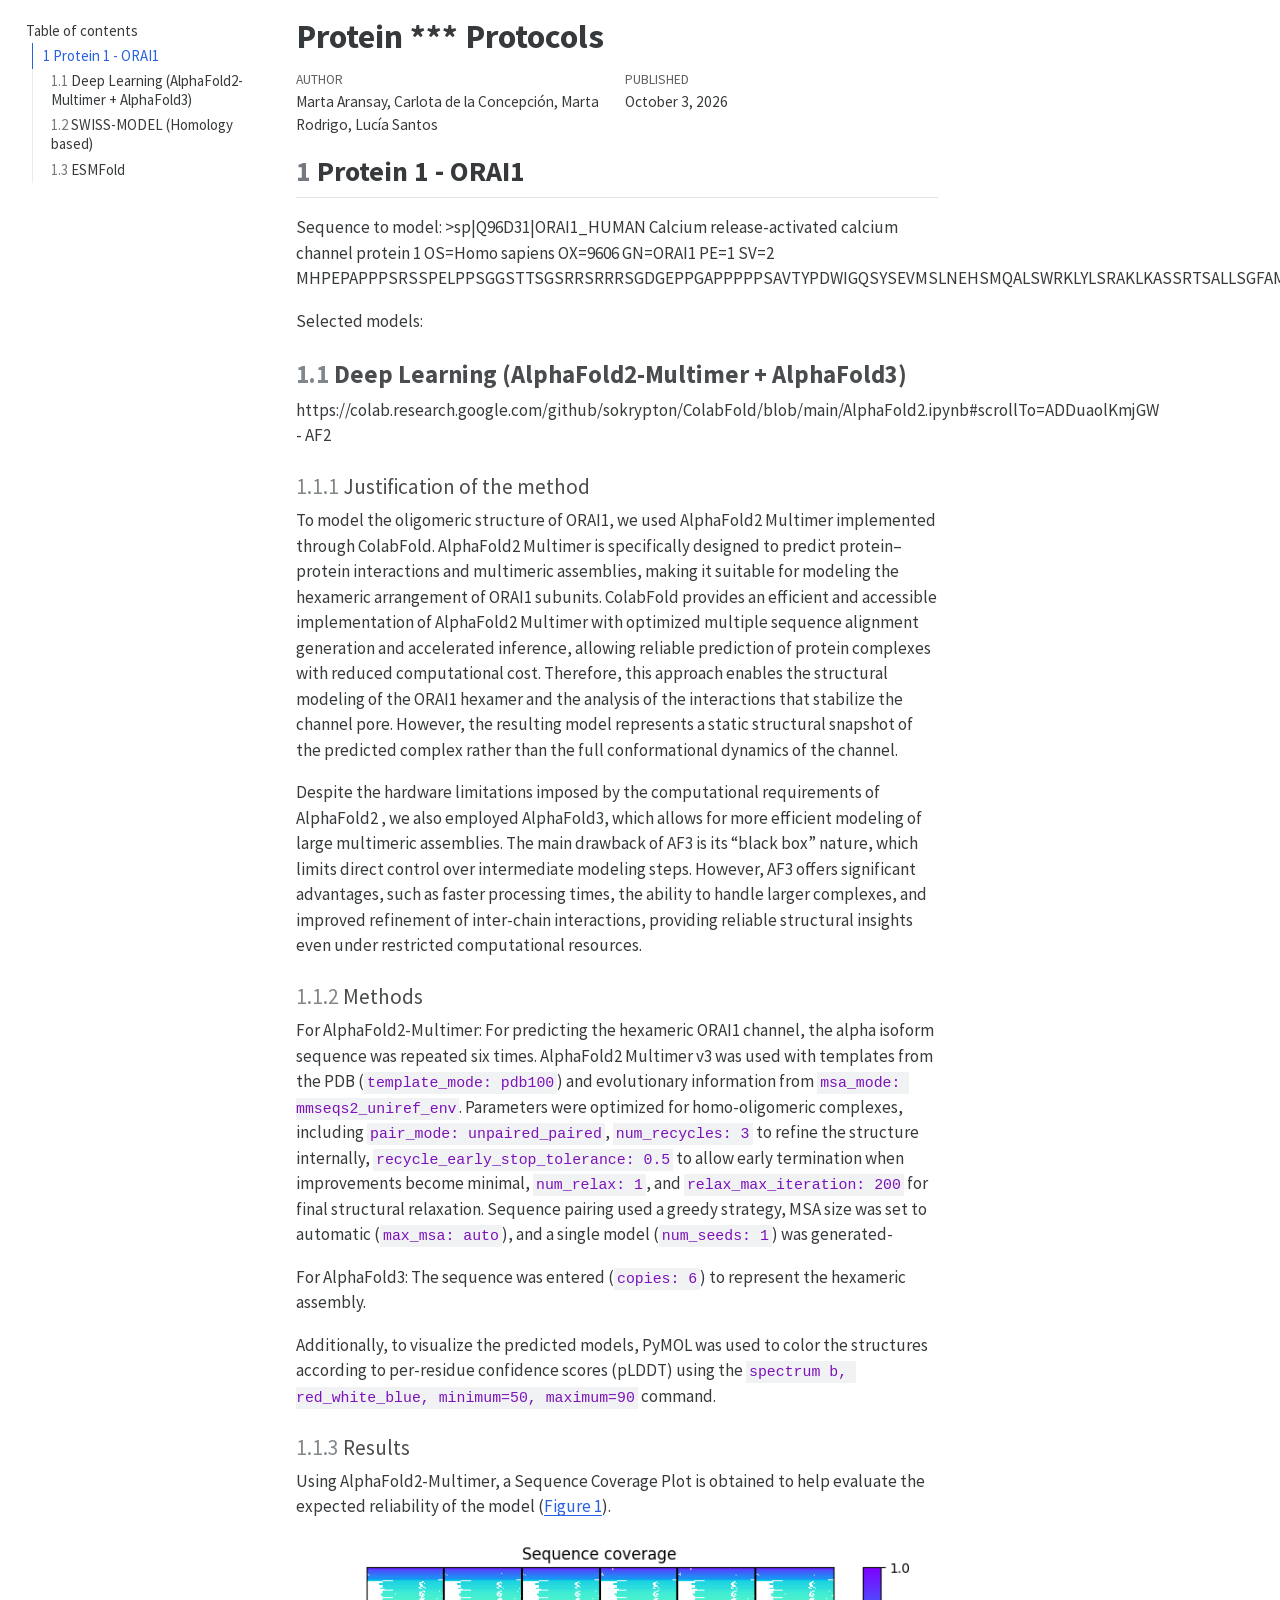
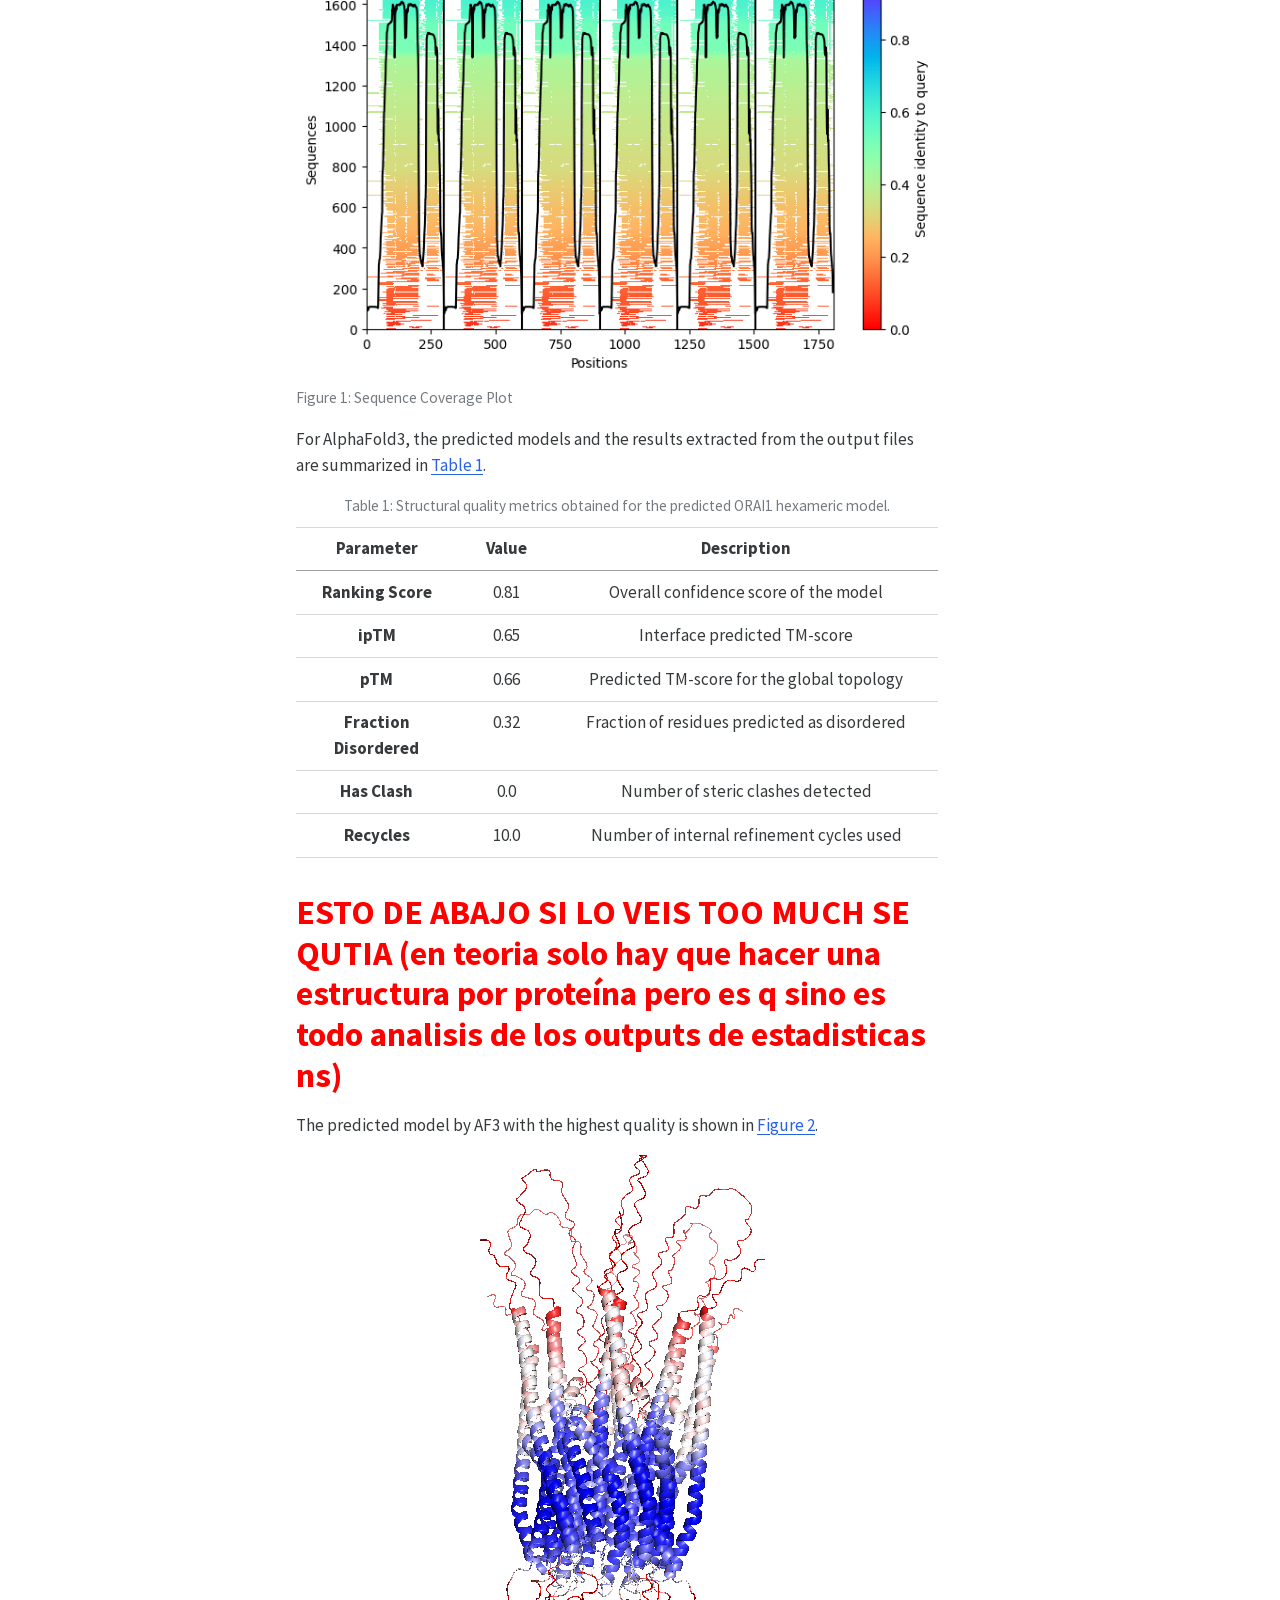
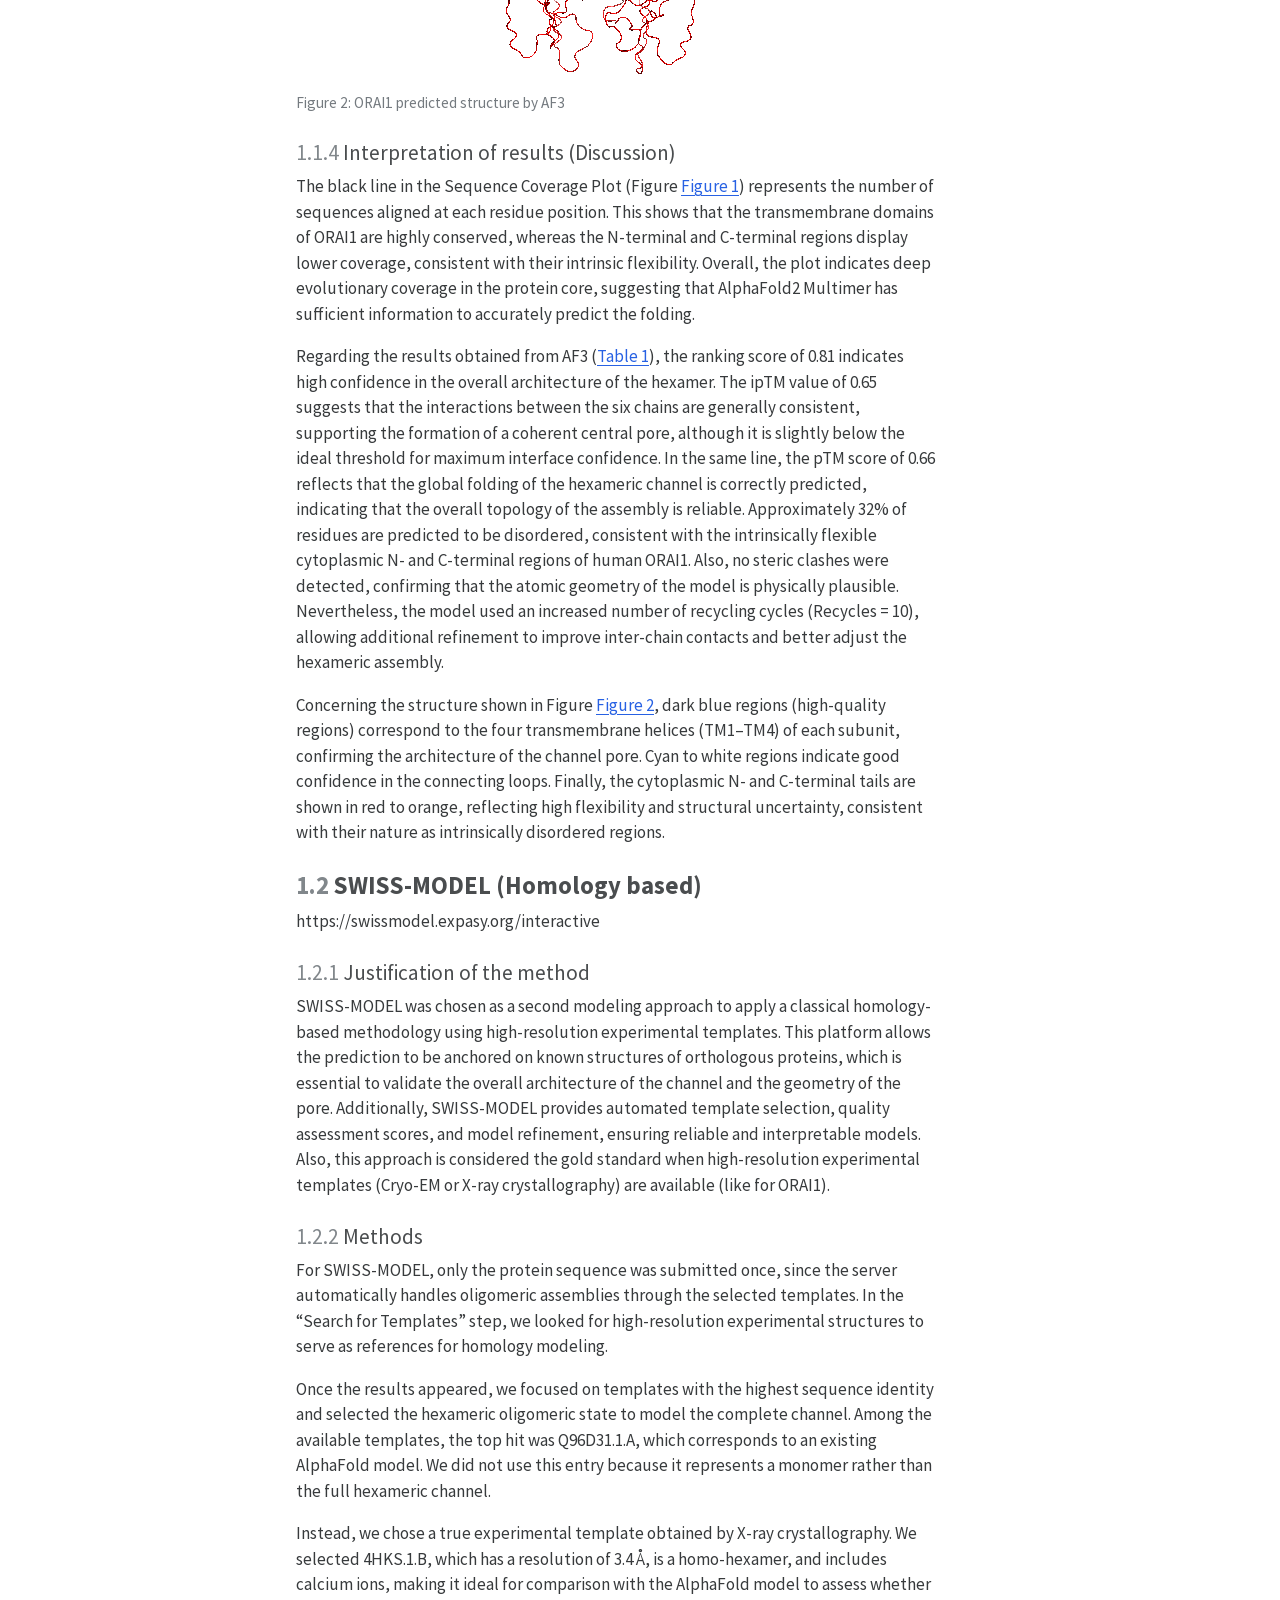
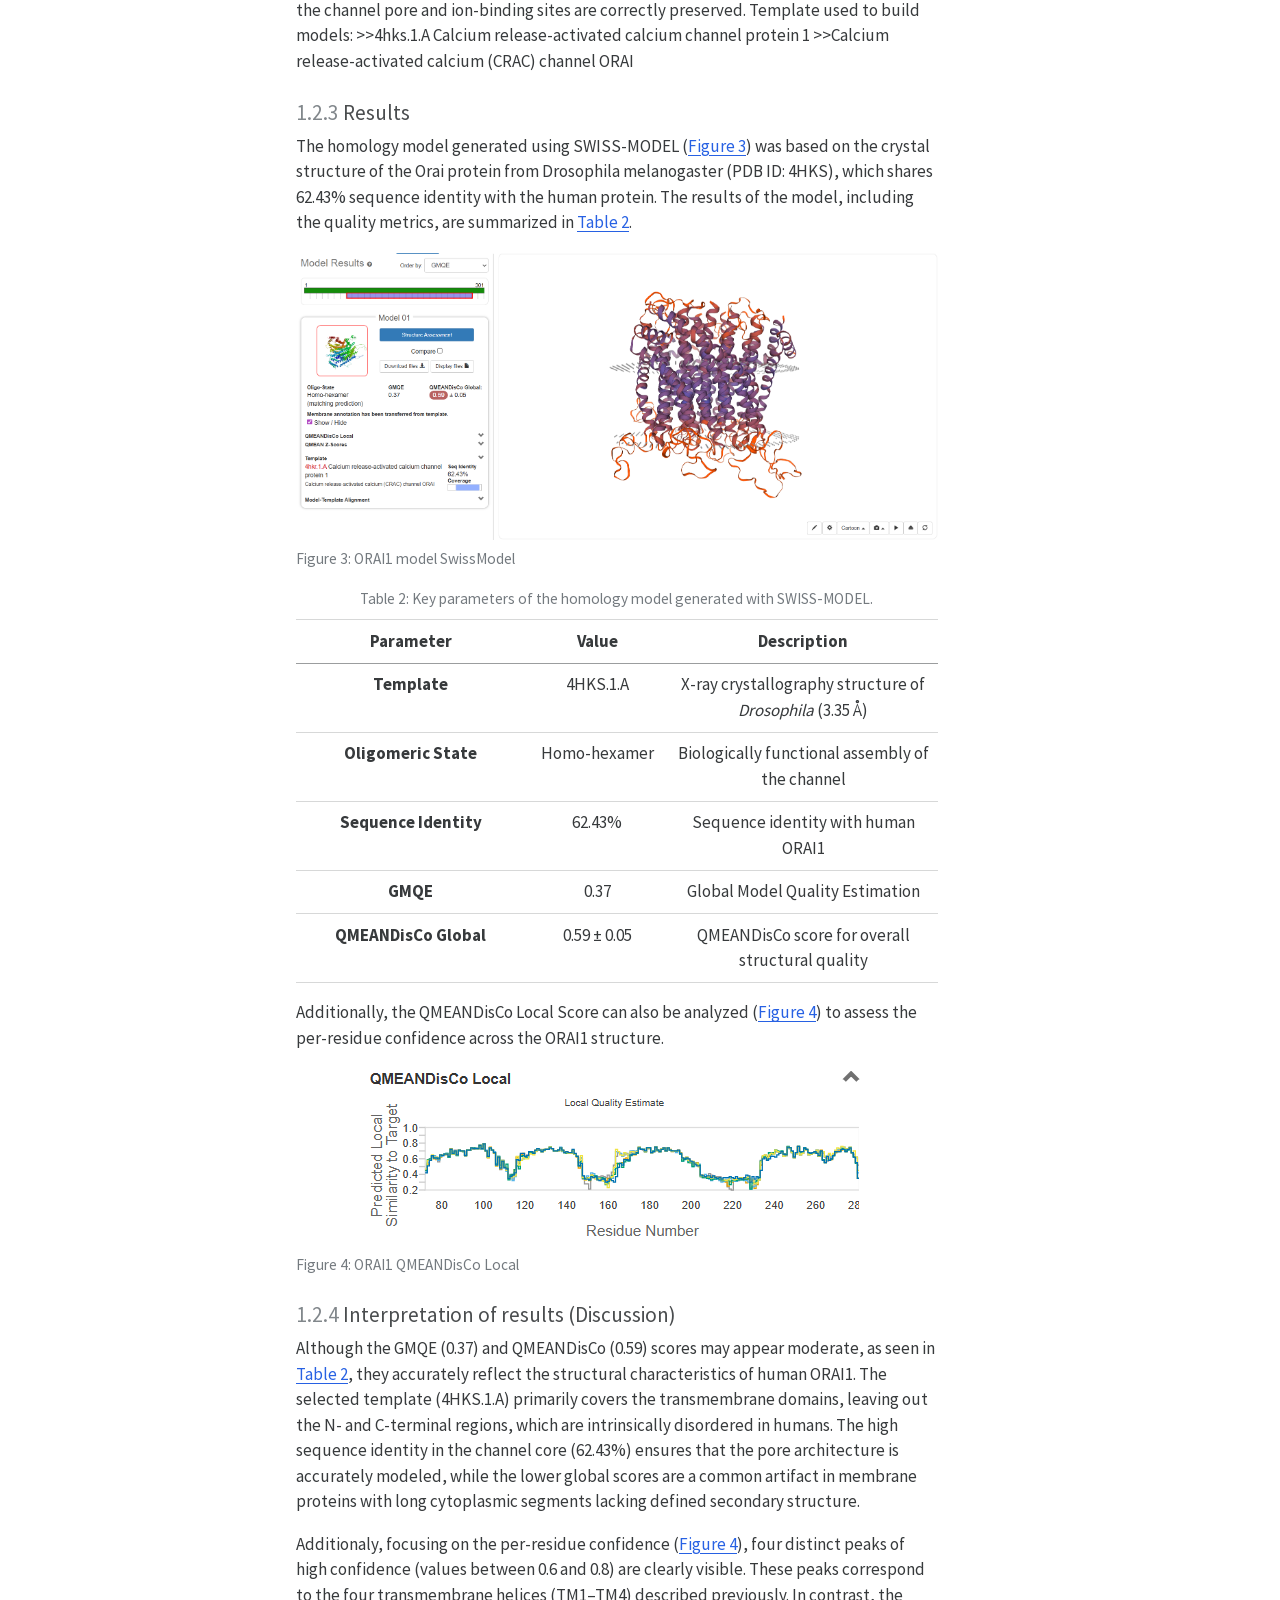
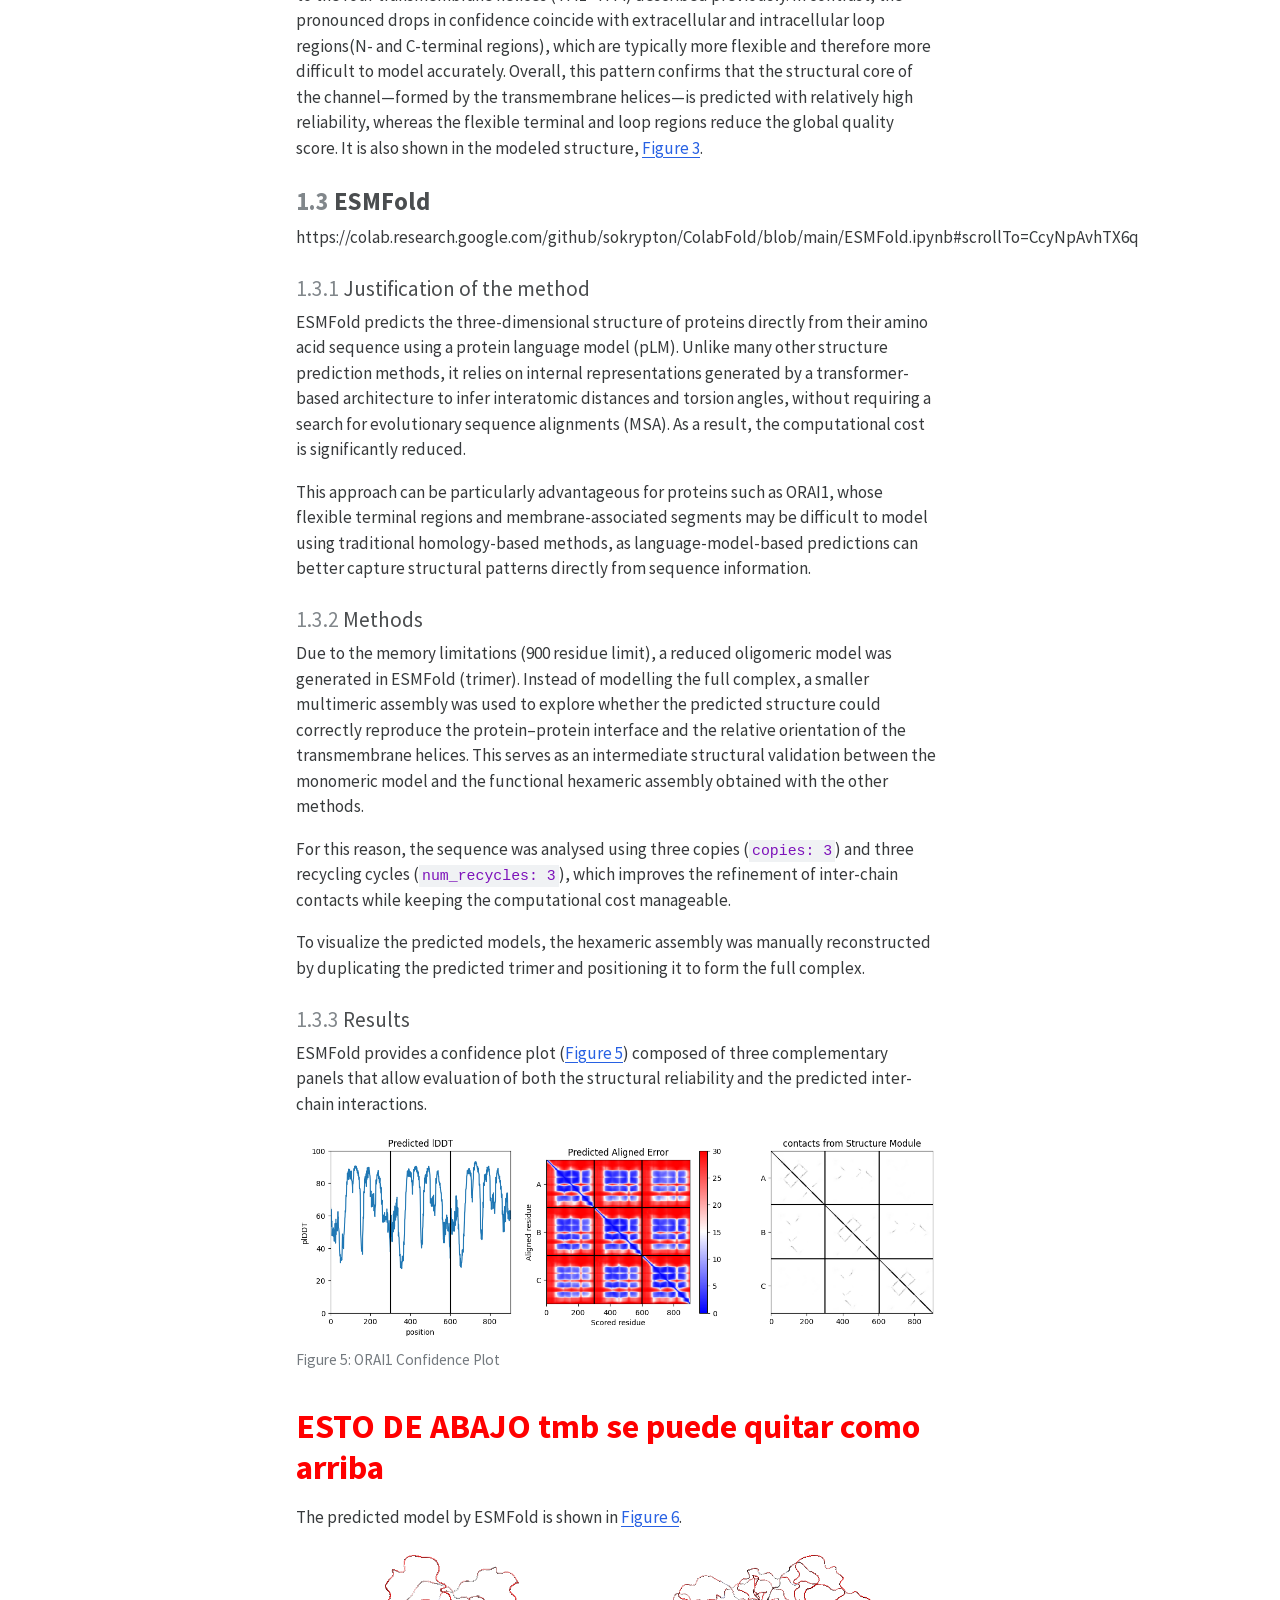
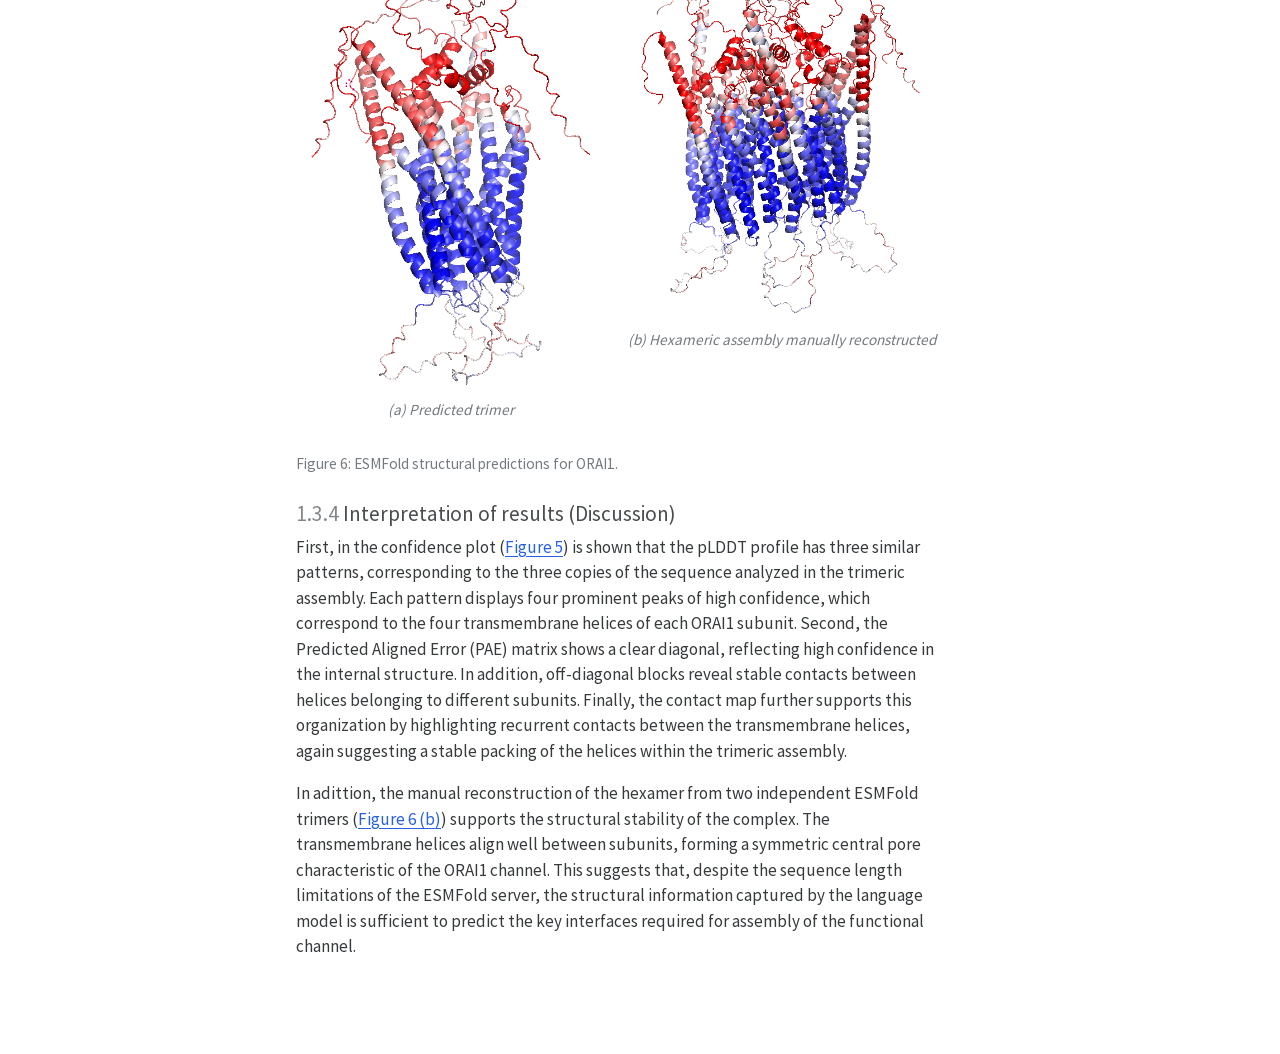
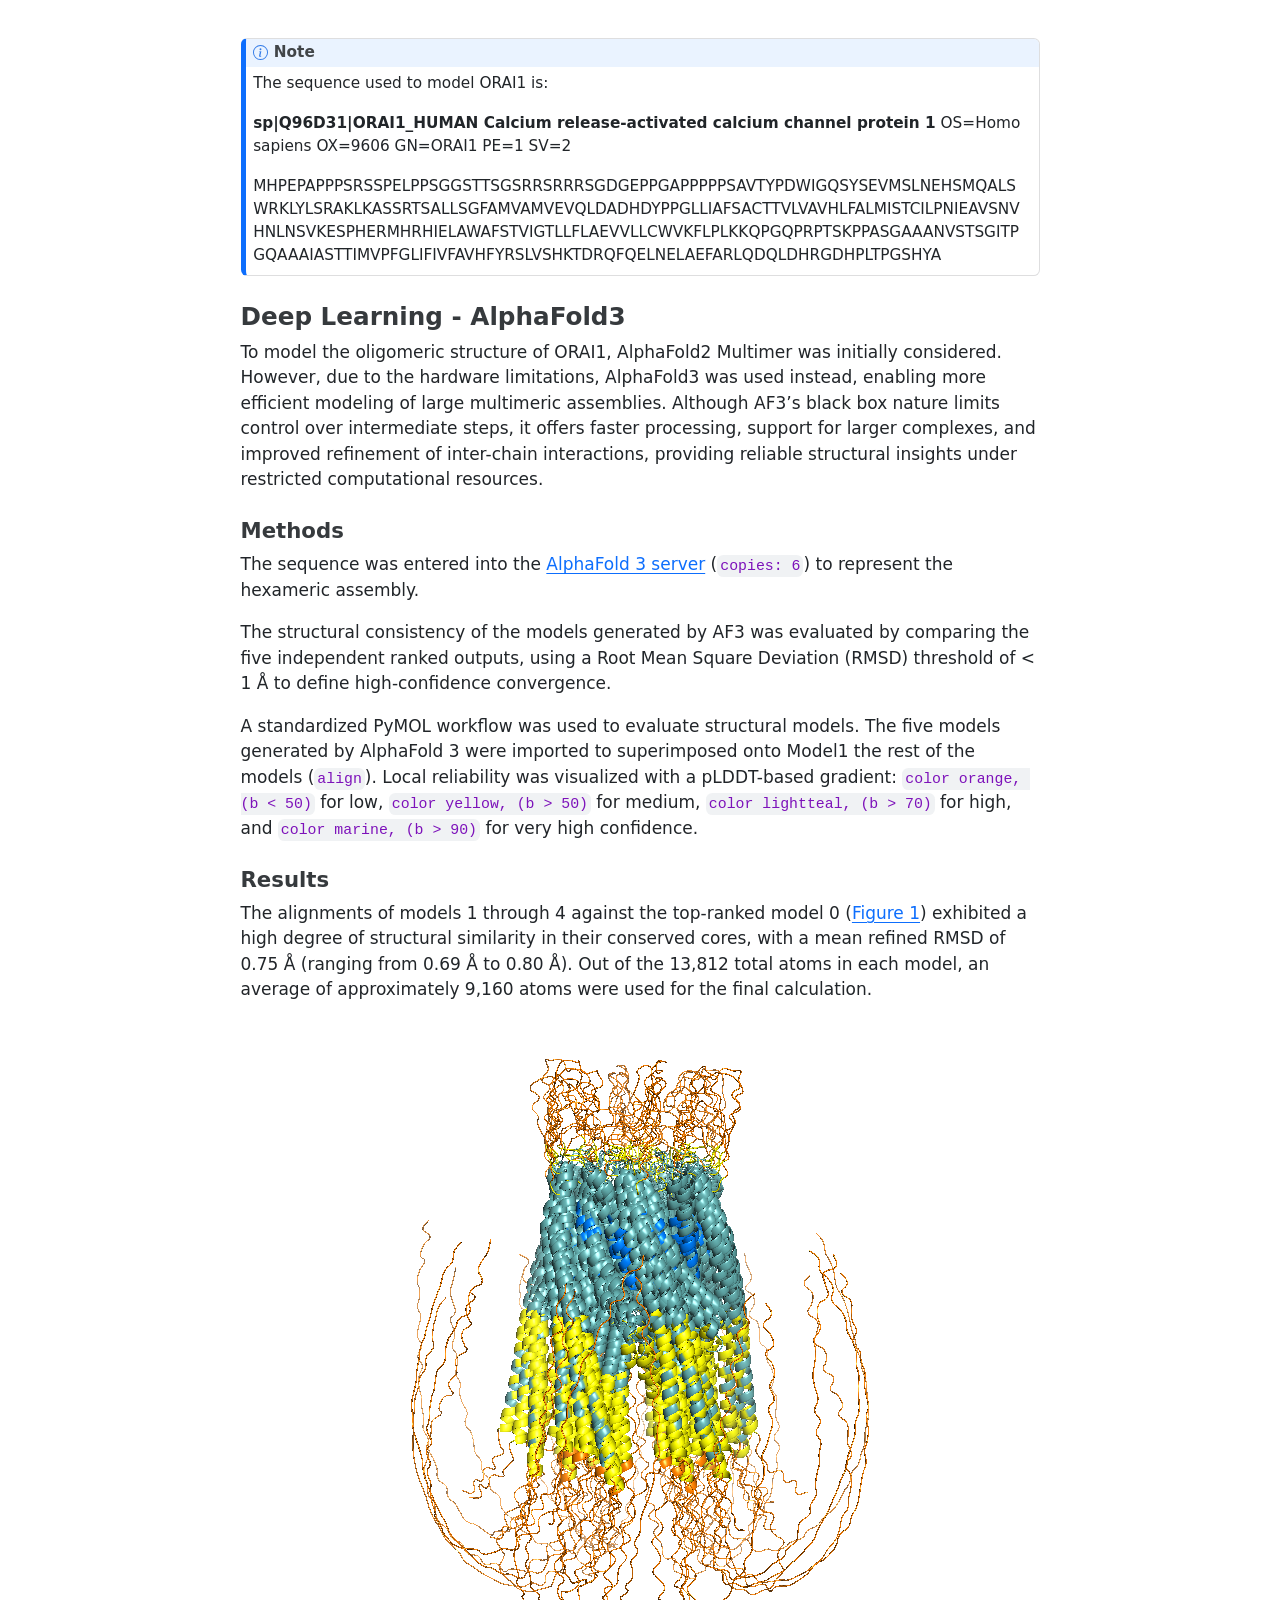
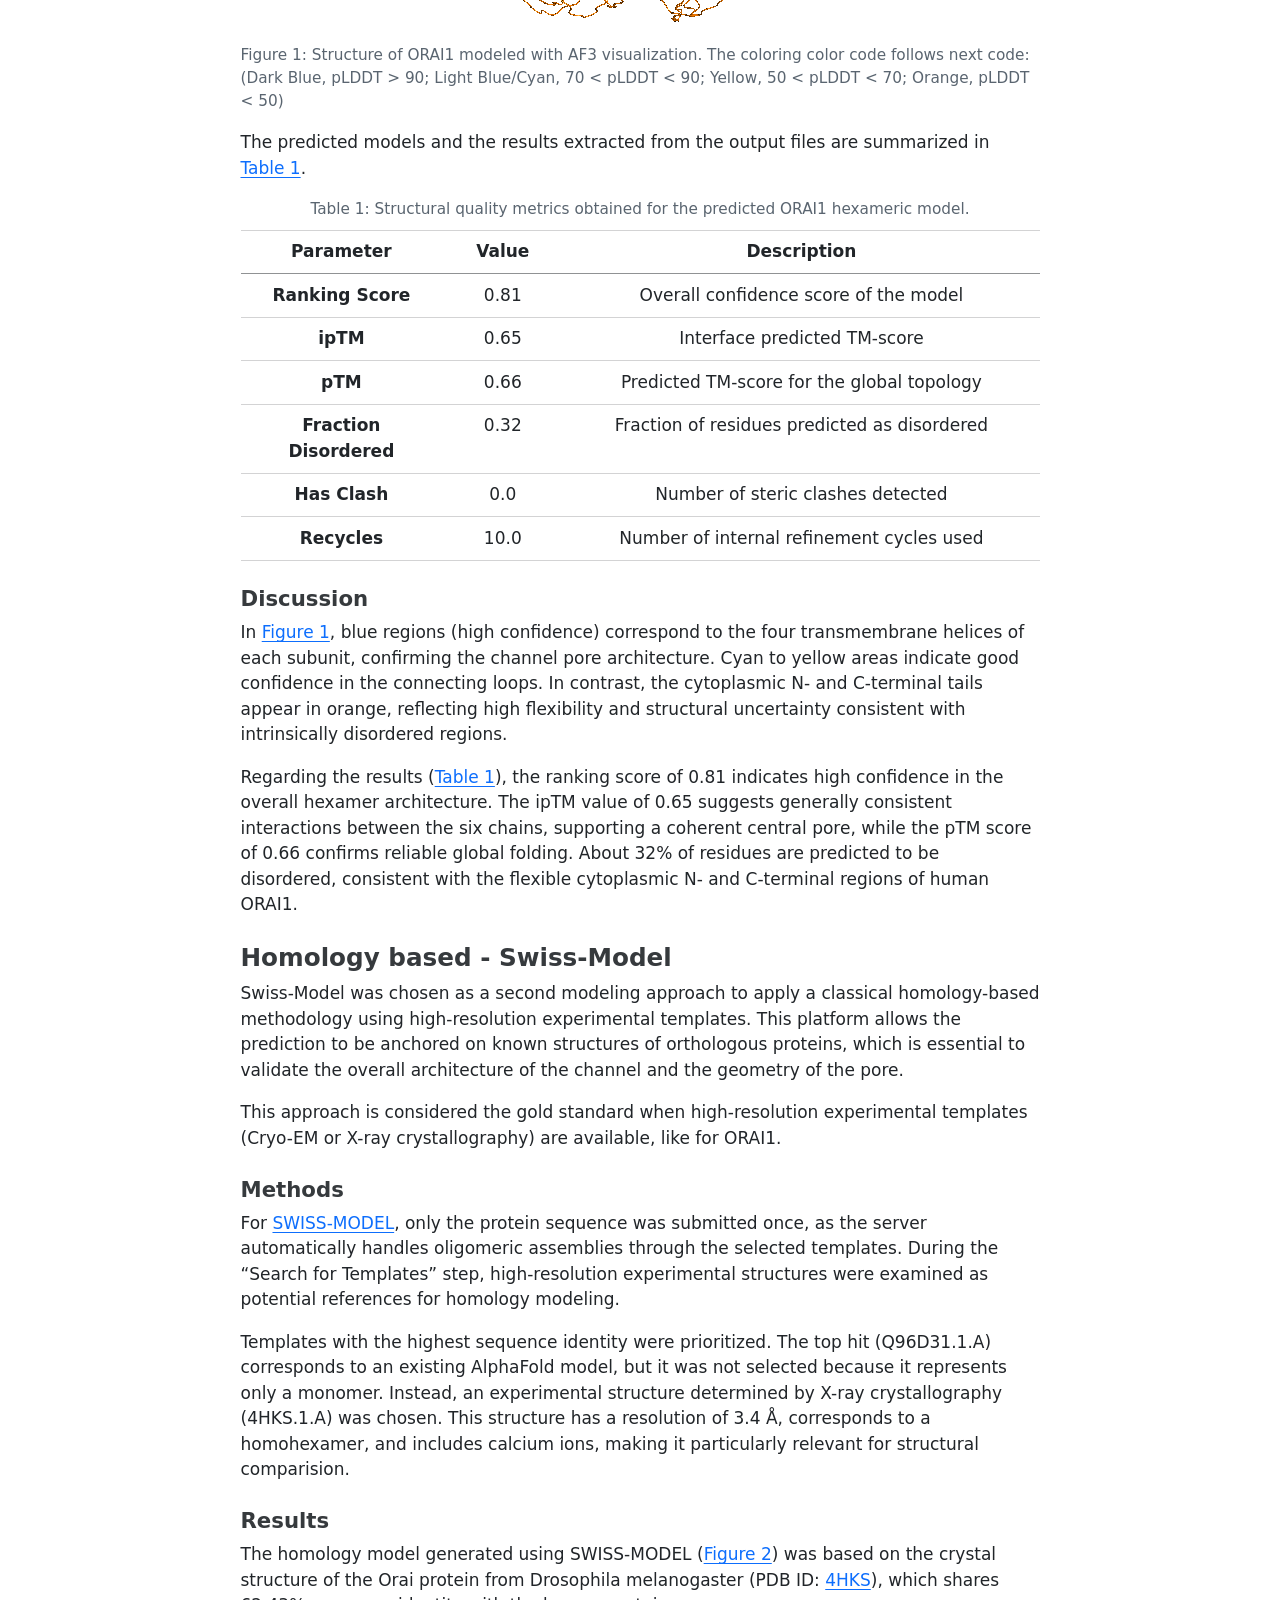
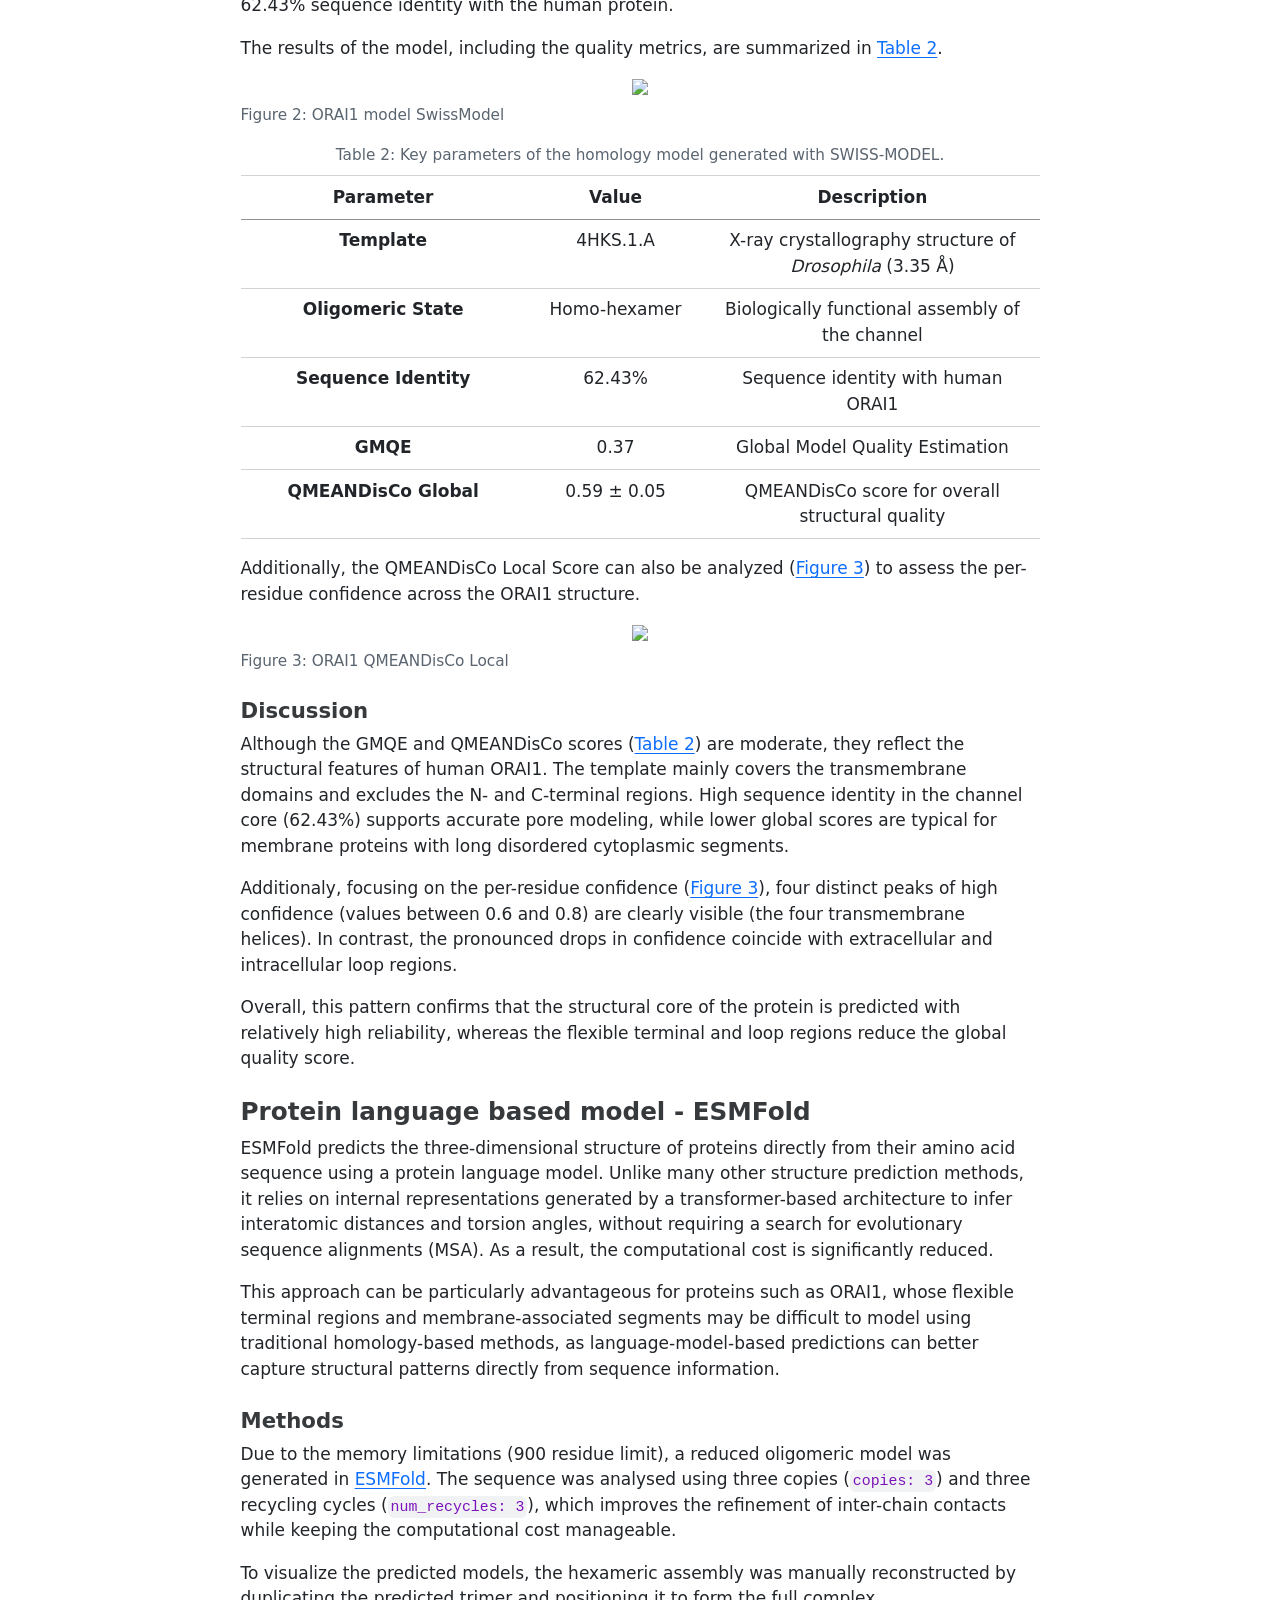
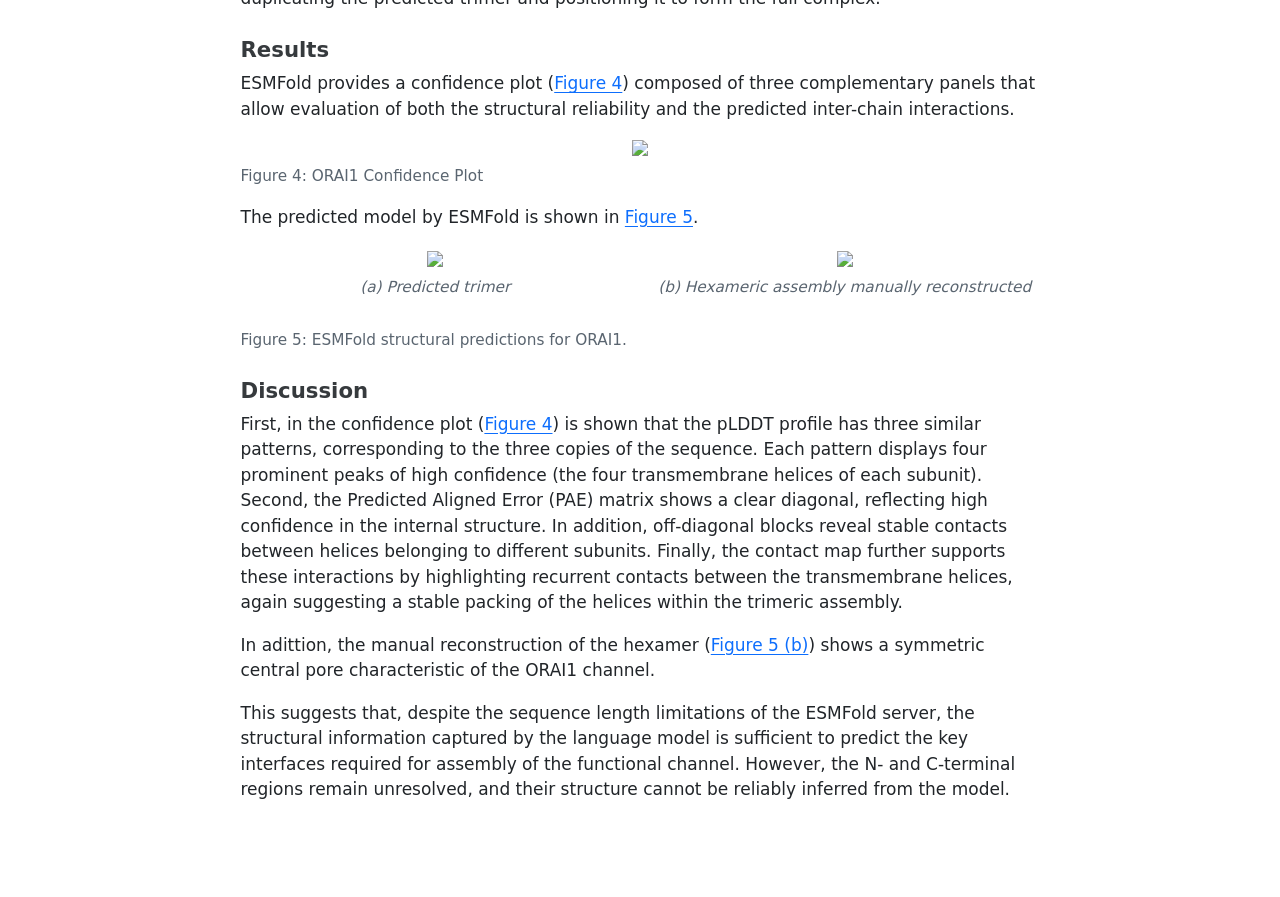
